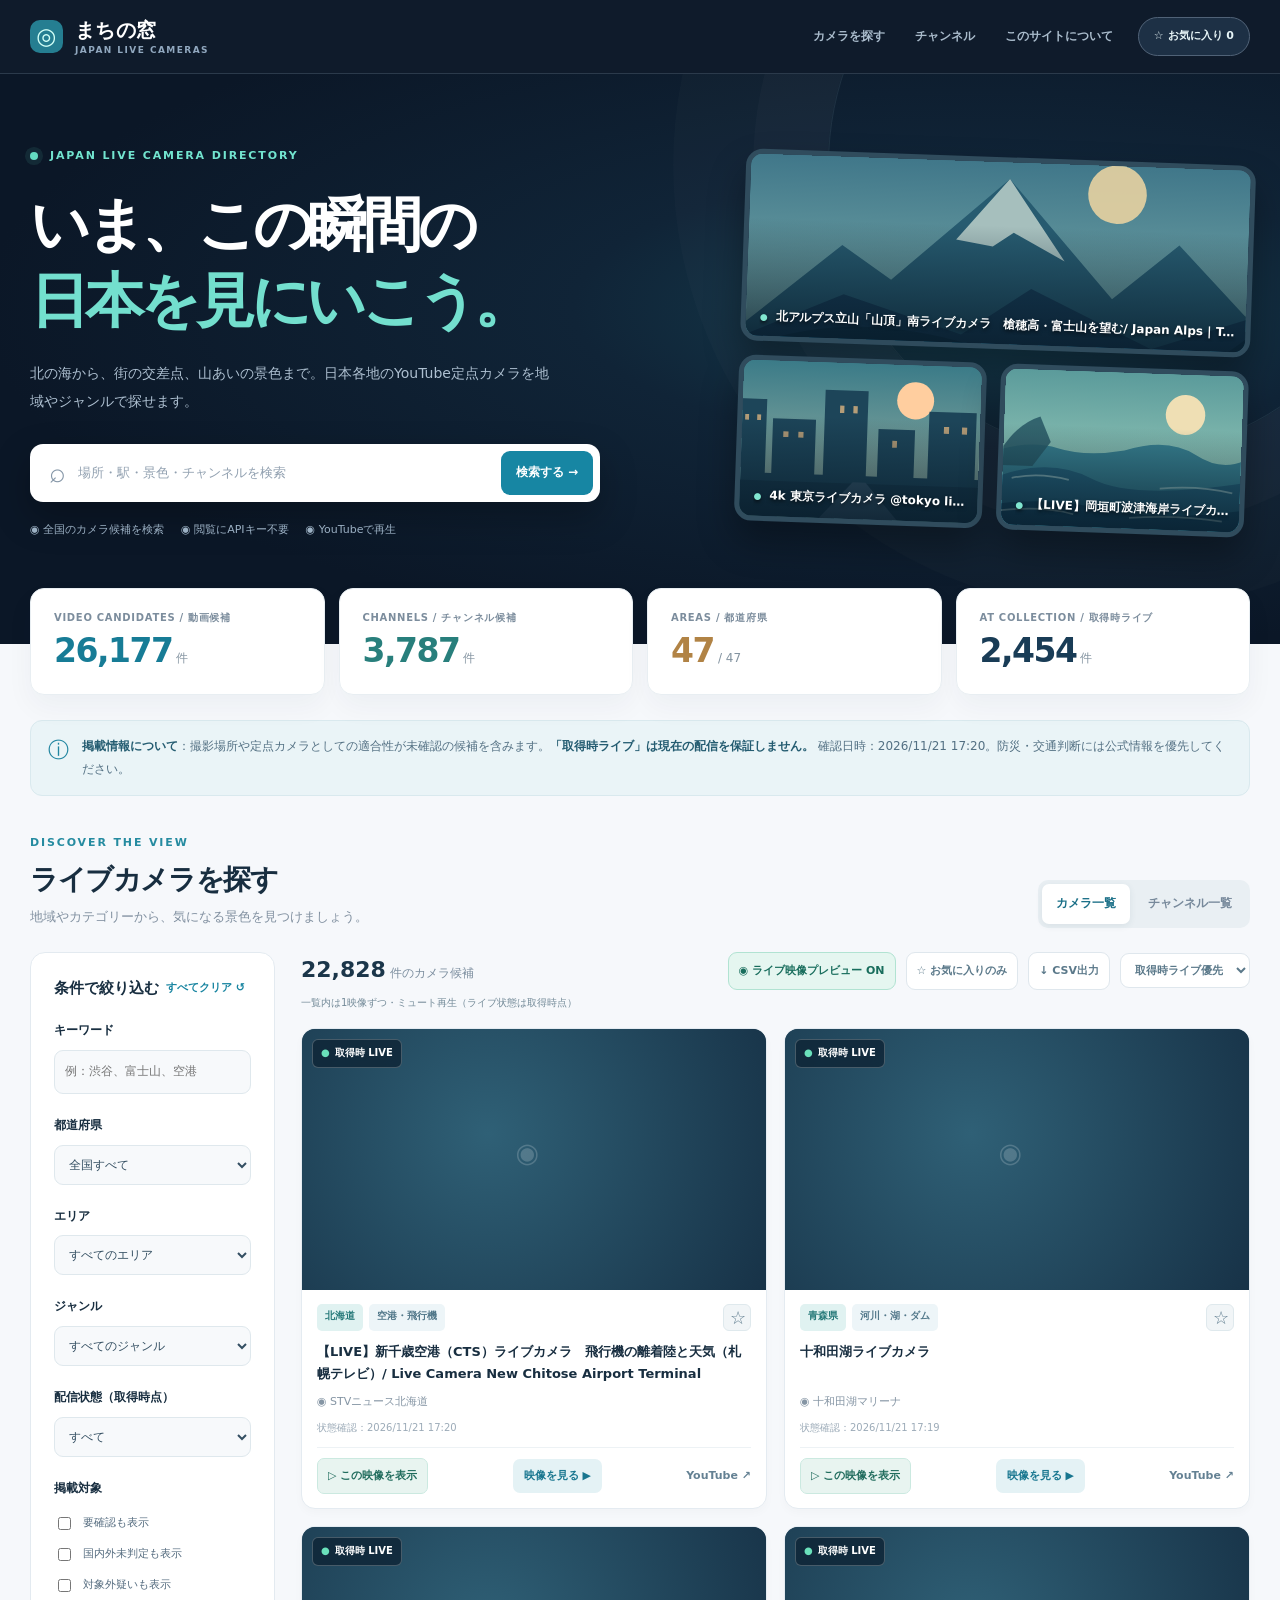
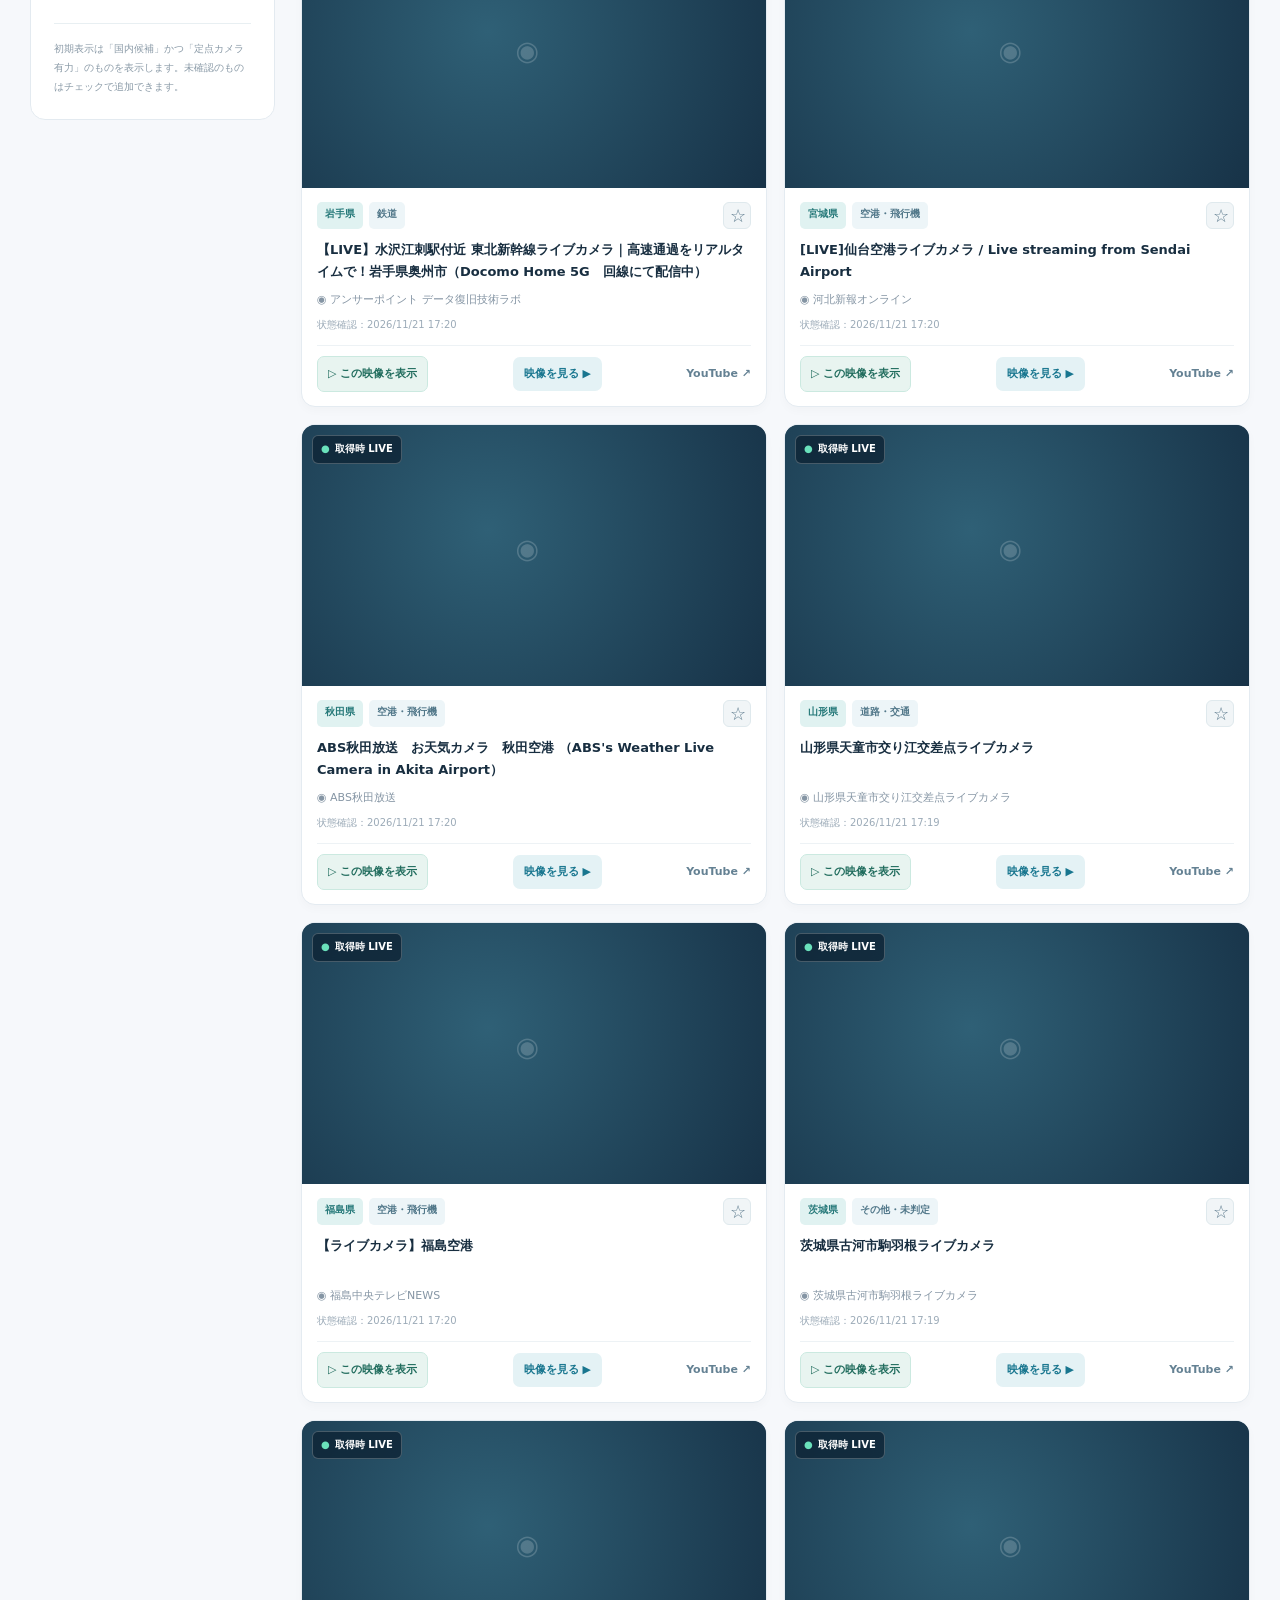
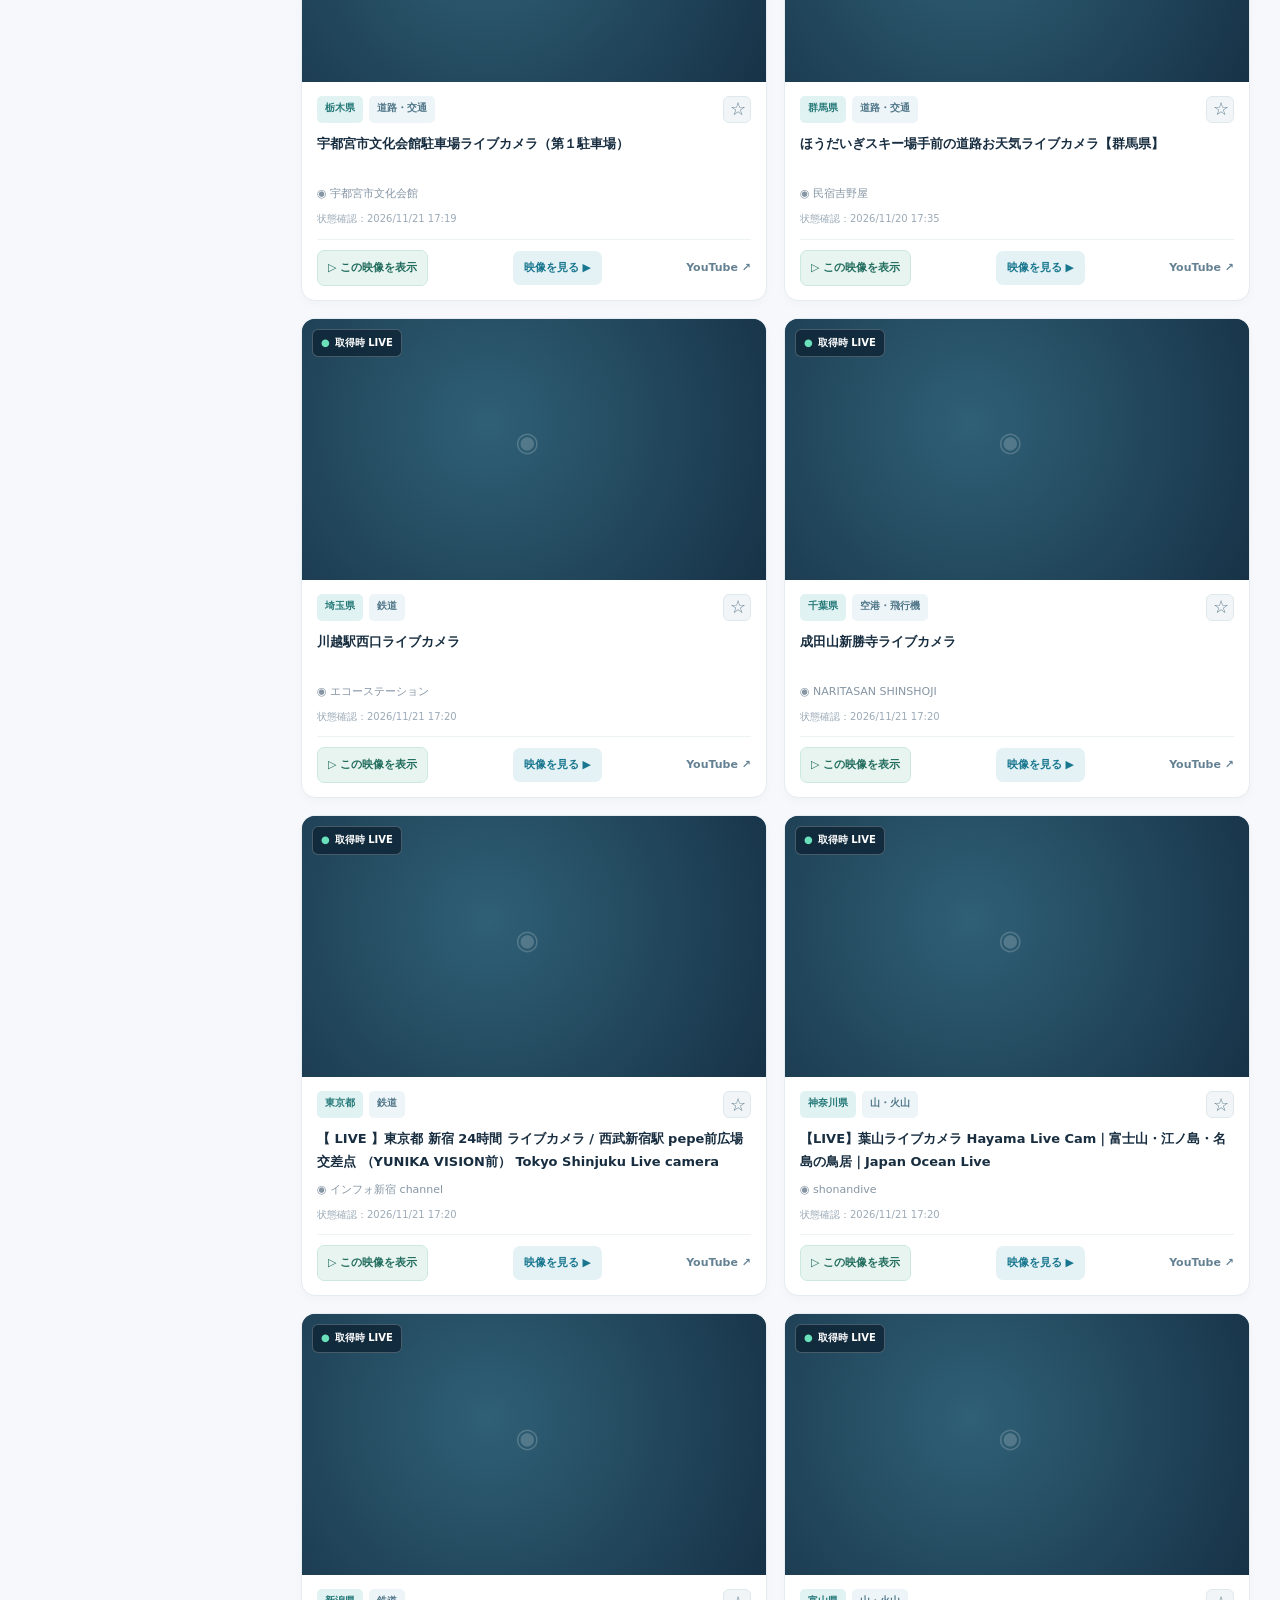
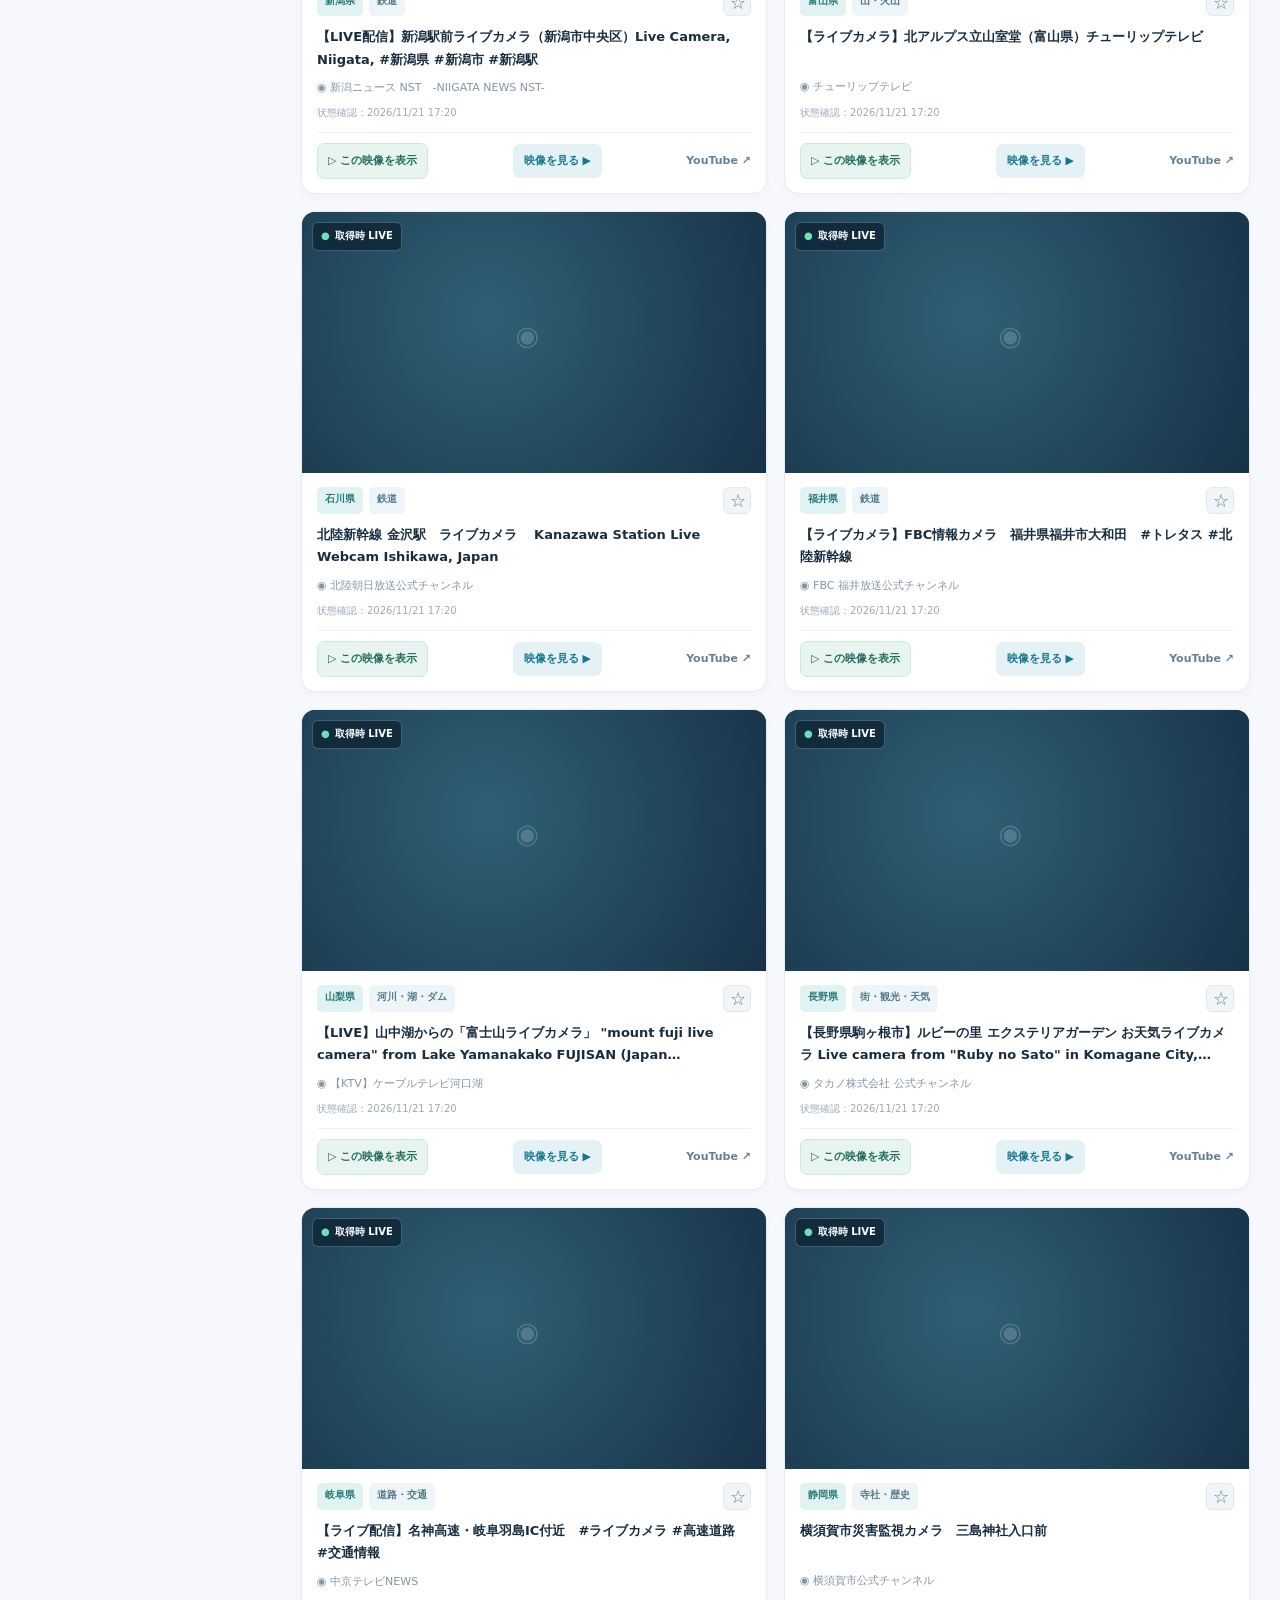
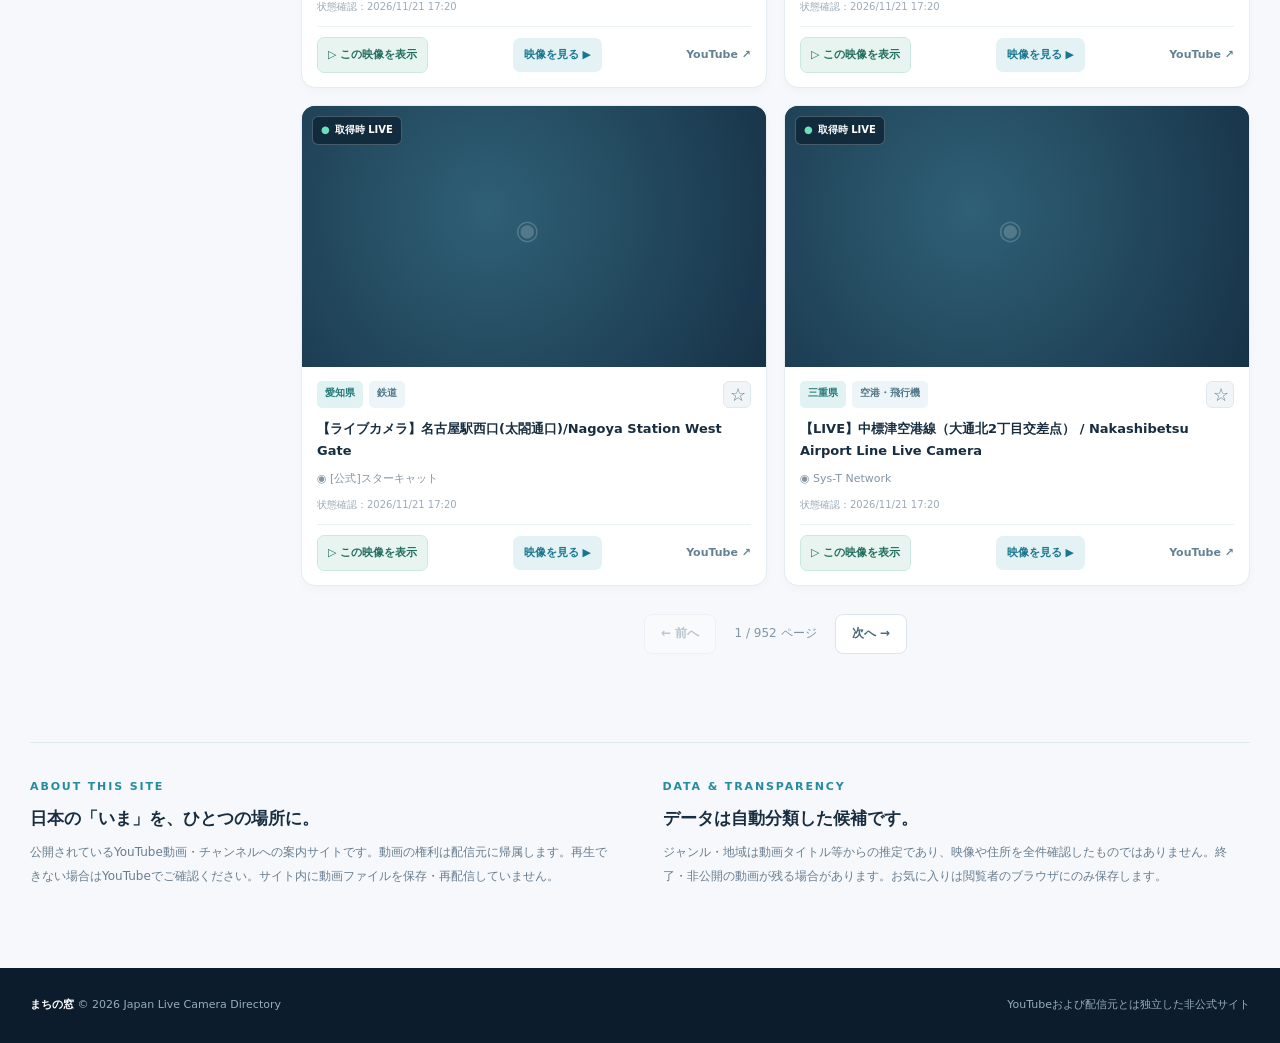
==== index.html @ 171aafa7 "chore: daily camera catalog refresh" ====
<!doctype html><html lang="ja"><head><meta charset="utf-8"><meta name="viewport" content="width=device-width,initial-scale=1"><meta name="theme-color" content="#0b1727"><meta name="description" content="日本全国のYouTubeライブカメラを都道府県・ジャンル・配信状態で探せるサイト。"><title>まちの窓｜日本全国ライブカメラ</title><style>:root{--navy:#0b1727;--ink:#182e40;--muted:#738599;--teal:#167e95;--mint:#59d8c2;--line:#e3eaf0;--paper:#f6f8fb;--surface:#fff}*{box-sizing:border-box}html{scroll-behavior:smooth}body{margin:0;background:var(--paper);color:var(--ink);font-family:system-ui,-apple-system,"Noto Sans JP","Hiragino Kaku Gothic ProN","Yu Gothic",Meiryo,sans-serif;line-height:1.65}button,input,select{font:inherit}button{cursor:pointer}button:disabled{opacity:.35;cursor:default}a,button{-webkit-tap-highlight-color:transparent}a:focus-visible,button:focus-visible,input:focus-visible,select:focus-visible{outline:3px solid #54b8d3;outline-offset:2px}.shell{max-width:1340px;margin:auto;padding:0 30px}.top{position:sticky;top:0;z-index:30;height:74px;background:rgba(11,23,39,.98);color:white;border-bottom:1px solid #2b3a4b}.topline{height:100%;display:flex;align-items:center;gap:25px}.brand{display:flex;align-items:center;gap:12px;color:white;text-decoration:none;font-size:20px;font-weight:900;letter-spacing:.02em;line-height:1.2;white-space:nowrap}.brand small{display:block;color:#91a8bf;font-weight:800;font-size:9px;letter-spacing:.16em;padding-top:3px}.mark{background:#257e91;width:33px;height:33px;display:grid;place-items:center;border-radius:10px;color:#d2fff6;font-size:23px}.top nav{display:flex;gap:30px;margin-left:auto}.top nav a{color:#aabccc;font-size:12px;text-decoration:none;font-weight:750}.top nav a:hover{color:#fff}.topfav{border:1px solid #506277;color:#e7f5f7;border-radius:20px;background:#1d3045;padding:9px 15px;font-size:11px;font-weight:800;white-space:nowrap}.hero{background:radial-gradient(ellipse at 76% 41%,#153f50 0%,#102437 29%,#0b1727 72%);color:#fff;position:relative;overflow:hidden;padding:73px 0 105px}.hero:after{content:"";position:absolute;right:-130px;top:-200px;width:580px;height:580px;border:1px solid #4d667342;border-radius:50%;box-shadow:0 0 0 75px #ffffff05,0 0 0 155px #ffffff04;pointer-events:none}.hero-grid{display:grid;grid-template-columns:1.04fr .96fr;align-items:center;gap:50px;position:relative;z-index:1}.eyebrow{font-size:11px;color:#72e4cf;font-weight:850;letter-spacing:.17em;display:flex;align-items:center;gap:12px}.pulse{height:8px;width:8px;background:#64dbc1;border-radius:50%;box-shadow:0 0 0 5px #6de2ca18}.hero h1{font-size:clamp(37px,4.6vw,60px);font-weight:900;letter-spacing:-.07em;line-height:1.28;margin:22px 0 21px}.hero h1 em{font-style:normal;color:#73dfce}.hero p{color:#aec0d1;font-size:14px;max-width:530px;line-height:2;margin:0 0 29px}.big-search{background:#fff;display:flex;align-items:center;gap:10px;border-radius:13px;padding:7px;max-width:570px;box-shadow:0 15px 36px #0004}.big-search>span{font-size:28px;color:#8697a8;padding-left:12px;line-height:1}.big-search input{border:0;outline:0;min-width:0;flex:1;font-size:13px;padding:10px 2px;color:#21364b}.big-search input::placeholder{color:#91a0b0}.big-search button{color:#fff;background:#1786a3;border:0;border-radius:9px;font-size:12px;font-weight:850;padding:12px 15px;white-space:nowrap}.big-search button:hover{background:#006f8c}.hero-caption{display:flex;gap:17px;flex-wrap:wrap;color:#9cb1c4;font-size:11px;margin-top:19px}.hero-photos{width:100%;display:grid;grid-template-columns:1fr 1fr;gap:14px;max-width:510px;margin-left:auto;transform:rotate(2deg)}.photo{background:#29495b;background-size:cover;background-position:center;border:5px solid #304c5d;border-radius:17px;overflow:hidden;position:relative;aspect-ratio:1.5;box-shadow:0 20px 37px #0005}.main-photo{grid-column:span 2;aspect-ratio:2.65}.photo img{width:100%;height:100%;object-fit:cover;display:block}.photo:after{content:"";position:absolute;inset:0;background:linear-gradient(0deg,#071927ba,transparent 65%)}.photo span{position:absolute;left:14px;bottom:10px;right:10px;z-index:1;color:white;font-weight:850;font-size:12px;text-shadow:0 2px 4px #0009;text-overflow:ellipsis;white-space:nowrap;overflow:hidden}.photo span:before{content:'●';font-size:9px;color:#81e6d0;margin-right:8px}.contentarea{padding-bottom:80px}.stats{display:grid;grid-template-columns:repeat(4,1fr);gap:14px;position:relative;z-index:2;margin-top:-56px;margin-bottom:25px}.stat{border:1px solid #e8eef2;background:white;border-radius:14px;padding:21px 23px;box-shadow:0 12px 28px #1c34410b}.stat small{display:block;font-size:10px;letter-spacing:.07em;font-weight:850;color:#7c8d9d;margin-bottom:4px}.stat strong{font-size:33px;font-weight:900;letter-spacing:-.045em;color:#177c96;line-height:1.3}.stat:nth-child(2) strong{color:#287f7c}.stat:nth-child(3) strong{color:#b18345}.stat:nth-child(4) strong{color:#193c56}.stat span{font-size:12px;color:#8393a0;margin-left:4px}.notice{display:flex;gap:13px;background:#eaf4f7;border:1px solid #d9e9ee;border-radius:12px;padding:14px 17px;font-size:12px;color:#537083;line-height:1.9;margin-bottom:38px}.notice b{color:#245c71}.notice-icon{font-size:21px;color:#2185a0;line-height:1.5}.section-heading{display:flex;justify-content:space-between;align-items:flex-end;gap:18px;margin-bottom:24px}.eyebrow.dark{color:#258ba0}.section-heading h2{font-size:28px;letter-spacing:-.05em;margin:5px 0 0}.section-heading p{font-size:13px;color:#8190a0;margin:3px 0 0}.tabs{background:#e9eff3;display:flex;gap:4px;padding:4px;border-radius:10px}.tabs button{border:0;background:transparent;border-radius:7px;font-size:12px;font-weight:800;color:#77899b;padding:10px 14px;white-space:nowrap}.tabs button.active{color:#1a6f87;background:white;box-shadow:0 2px 7px #23435815}.browser{display:grid;grid-template-columns:245px minmax(0,1fr);gap:26px;align-items:start}.filters{background:white;border:1px solid var(--line);border-radius:15px;padding:23px;position:sticky;top:90px}.filter-title{font-size:15px;font-weight:850;display:flex;align-items:center;justify-content:space-between;margin-bottom:21px}.filter-title button{border:0;background:transparent;color:#1784a0;font-size:11px;font-weight:800}.field{margin-bottom:22px}.field>label:first-child{display:block;font-size:12px;font-weight:800;margin-bottom:9px}.field input[type="search"],.field select{width:100%;border:1px solid #dfe8ed;background:#f7f9fb;border-radius:9px;color:#344f62;padding:11px 10px;font-size:12px;min-width:0}.check{display:flex;gap:9px;align-items:center;font-size:11px;color:#566d80;padding:6px 0;cursor:pointer}.check input{accent-color:#147f9c}.filter-help{border-top:1px solid #e8eff2;color:#8a9aa7;font-size:10px;line-height:1.9;margin:10px 0 0;padding-top:15px}.results{min-width:0}.toolbar{display:flex;align-items:center;gap:10px;flex-wrap:wrap;margin-bottom:17px}.toolbar p{font-size:12px;color:#7b8d9e;margin:0 auto 0 0}.toolbar p strong{font-size:22px;color:#1b364a}.toolbar select,.secondary{font-size:11px;color:#5b798a;background:white;border:1px solid #dfe7ed;border-radius:9px;padding:9px 10px;font-weight:750}.secondary:hover{background:#ecf5f8}.secondary.selected{background:#fff3dc;color:#ae7525;border-color:#eac985}.toolbar select{max-width:175px}.cards{display:grid;grid-template-columns:repeat(3,minmax(0,1fr));gap:17px}.cam{background:white;border:1px solid #e4ebf1;border-radius:14px;overflow:hidden;display:flex;flex-direction:column;box-shadow:0 4px 10px #152d3806;transition:transform .16s,box-shadow .16s}.cam:hover{transform:translateY(-3px);box-shadow:0 12px 24px #152d3818}.thumb{width:100%;padding:0;border:0;display:block;background:radial-gradient(circle at 40% 40%,#2f6076,#173247);aspect-ratio:16/9;position:relative;overflow:hidden;text-align:left}.thumb:before{content:'◉';position:absolute;top:39%;left:46%;color:#ffffff30;font-size:27px}.thumb img{width:100%;height:100%;object-fit:cover;display:block;position:relative;transition:transform .18s}.cam:hover .thumb img{transform:scale(1.045)}.badge{position:absolute;z-index:2;left:10px;top:10px;padding:5px 8px;color:#fff;background:#102738dc;backdrop-filter:blur(7px);font-size:10px;font-weight:850;border:1px solid #ffffff3a;border-radius:6px}.badge:before{content:'●';color:#90b7cb;margin-right:5px}.badge.live:before{color:#6ae1bb}.badge.end:before{color:#eca19f}.badge.scheduled:before{color:#f6d68b}.fav{position:absolute;z-index:2;right:10px;top:10px;width:32px;height:32px;border:1px solid #ffffff4a;border-radius:8px;background:#162d44bd;color:white;font-size:21px;line-height:1}.fav.on{color:#ffdb89}.cam-body{padding:14px 15px;display:flex;flex-direction:column;flex:1}.tags{display:flex;gap:6px;flex-wrap:wrap;margin-bottom:10px}.tag{background:#edf5f8;color:#52788a;font-size:10px;font-weight:800;padding:4px 8px;border-radius:5px}.tag.area{background:#e0f2f1;color:#277a7a}.tag.warn{background:#fff0e1;color:#a86b32}.cam h3{font-size:13px;line-height:1.7;margin:0 0 8px;font-weight:850;min-height:44px;overflow:hidden;display:-webkit-box;-webkit-line-clamp:2;-webkit-box-orient:vertical;word-break:break-word}.byline{color:#8595a4;font-size:11px;margin:0 0 8px;white-space:nowrap;overflow:hidden;text-overflow:ellipsis}.updated{color:#9cabb8;font-size:10px;margin:auto 0 11px}.card-actions{border-top:1px solid #edf2f5;display:flex;align-items:center;justify-content:space-between;gap:8px;padding-top:10px}.watch{font-weight:800;font-size:11px;color:#18768f;border:0;border-radius:7px;padding:8px 11px;background:#e4f2f5}.watch:hover{background:#c8e9ee}.youtube{color:#648193;text-decoration:none;font-size:11px;font-weight:800}.youtube:hover{text-decoration:underline}.channels{display:grid;grid-template-columns:repeat(2,minmax(0,1fr));gap:14px}.channel{background:white;border:1px solid var(--line);border-radius:13px;padding:18px;display:flex;align-items:flex-start;gap:13px}.avatar{width:44px;height:44px;flex-shrink:0;display:grid;place-items:center;background:linear-gradient(135deg,#2e9b9d,#263e6b);color:#e3fffb;border-radius:13px;font-weight:900;font-size:20px}.channel .chname{font-size:13px;font-weight:850;line-height:1.55;overflow-wrap:anywhere}.channel .chmeta{font-size:11px;color:#8295a4;padding-top:7px}.channel a{color:#13829c;text-decoration:none;font-size:11px;font-weight:800;display:inline-block;padding-top:6px}.pagination{display:flex;justify-content:center;align-items:center;gap:18px;margin:28px 0;min-height:40px}.pagination button{border:1px solid #dae6ed;background:white;color:#456779;padding:9px 16px;border-radius:8px;font-size:12px;font-weight:800}.pagination span{color:#8295a6;font-size:12px}.empty{background:#fff;border:1px dashed #cddde7;padding:60px 20px;border-radius:14px;text-align:center;grid-column:1/-1}.empty strong{font-size:17px;display:block}.empty p{font-size:12px;color:#7d8e9c}.about{border-top:1px solid #e0e9ef;display:grid;grid-template-columns:1fr 1fr;gap:45px;margin-top:60px;padding-top:35px}.about h3{font-size:17px;margin:8px 0}.about p{font-size:12px;color:#687d90;line-height:2;margin:0}footer{background:#0c1c2d;color:#97adbf;padding:28px 0;font-size:11px}.footerrow{display:flex;justify-content:space-between;gap:24px}.footerrow b{color:#fff}.modal{position:fixed;inset:0;background:#051321dd;z-index:90;display:flex;align-items:center;justify-content:center;padding:22px}.modal[hidden], [hidden]{display:none!important}.dialog{background:white;width:min(970px,100%);border-radius:15px;overflow:hidden;box-shadow:0 24px 70px #0005}.dialoghead{display:flex;justify-content:space-between;align-items:center;gap:14px;padding:13px 19px}.dialoghead strong{font-size:13px;overflow:hidden;white-space:nowrap;text-overflow:ellipsis}.dialoghead button{font-size:23px;background:#edf3f6;border:0;width:35px;height:35px;border-radius:8px;color:#526b7e}.player{aspect-ratio:16/9;background:#051322}.player iframe{width:100%;height:100%;border:0}.dialogfoot{display:flex;justify-content:space-between;align-items:center;gap:12px;padding:13px 19px}.dialogfoot small{font-size:11px;color:#7991a0}.dialogfoot a{white-space:nowrap;color:white;background:#197f9c;border-radius:8px;padding:8px 12px;text-decoration:none;font-size:11px;font-weight:800}
@media(max-width:1140px){.cards{grid-template-columns:repeat(2,minmax(0,1fr))}.hero-grid{gap:25px}.hero-photos{max-width:400px}}
@media(max-width:850px){.shell{padding:0 20px}.top nav{display:none}.topfav{margin-left:auto}.hero{padding:60px 0 98px}.hero-grid{grid-template-columns:1fr}.hero-photos{display:none}.hero h1{font-size:clamp(37px,6vw,54px)}.stats{grid-template-columns:repeat(2,minmax(0,1fr))}.browser{grid-template-columns:1fr}.filters{position:static;display:grid;grid-template-columns:repeat(2,minmax(0,1fr));gap:0 20px}.filter-title,.filter-help{grid-column:span 2}.section-heading{align-items:start}.cards{grid-template-columns:repeat(2,minmax(0,1fr))}}
@media(max-width:560px){.shell{padding:0 15px}.top{height:64px}.brand{font-size:17px}.topfav{font-size:10px;padding:7px 9px}.hero{padding:48px 0 95px}.hero h1{font-size:36px}.hero p{font-size:13px}.hero-caption{gap:6px 14px}.big-search input{font-size:12px}.big-search button{font-size:11px;padding:12px 10px}.stats{gap:9px}.stat{padding:16px}.stat small{font-size:9px}.stat strong{font-size:27px}.notice{font-size:11px;padding:12px}.section-heading{flex-direction:column;gap:15px}.section-heading h2{font-size:24px}.tabs{width:100%}.tabs button{flex:1}.filters{grid-template-columns:1fr;padding:18px}.filter-title,.filter-help{grid-column:span 1}.field{margin-bottom:16px}.cards,.channels{grid-template-columns:1fr}.toolbar p{width:100%}.toolbar select{flex:1;max-width:none}.secondary{font-size:10px}.about{grid-template-columns:1fr;gap:30px}.footerrow{display:block}.footerrow span{display:block;margin-bottom:6px}.modal{padding:11px}.dialogfoot{flex-wrap:wrap}}

/* YouTubeプレーヤーは200x200px以上、オーバーレイなし。 */
.cards{grid-template-columns:repeat(2,minmax(0,1fr))}
.cam .thumb{min-height:200px}
.cam .thumb .inline-player{position:absolute;inset:0;z-index:4;background:#061526}
.cam .thumb .inline-player[hidden]{display:none!important}
.cam .thumb .inline-player iframe{display:block;width:100%;height:100%;border:0}
.cam.inline-playing .thumb>button.thumb{visibility:hidden}
.cam .tags .preview-fav{position:static;z-index:auto;margin-left:auto;flex-shrink:0;display:inline-grid;place-items:center;width:28px;height:27px;font-size:18px;line-height:1;color:#627f91;background:#f1f5f7;border:1px solid #dfe9ed;border-radius:6px}
.cam .tags .preview-fav.on{color:#b57b15;background:#fff5df}
.cam .card-actions{flex-wrap:wrap;gap:7px}
.preview-select{background:#e8f4f0;border:1px solid #cbe9e0;color:#206c5d;border-radius:7px;padding:8px 10px;font-size:11px;font-weight:800}
.preview-select[aria-pressed=true]{background:#daeeeb;color:#145d55}
.preview-toggle{white-space:nowrap}
.preview-toggle.preview-on{background:#e5f6f0;border-color:#b1e3d2;color:#186d5c}
.preview-hint{font-size:10px;color:#738a98;width:100%;margin-top:-5px}
@media(max-width:560px){.cards{grid-template-columns:1fr}.cam .thumb{min-height:200px}.preview-toggle{flex:1}}
</style></head>
<body>
<header class="top"><div class="shell topline"><a class="brand" href="#top"><span class="mark">◎</span><span>まちの窓<small>JAPAN LIVE CAMERAS</small></span></a><nav><a href="#directory">カメラを探す</a><a href="#directory" id="navChannels">チャンネル</a><a href="#about">このサイトについて</a></nav><button id="topFav" class="topfav">☆ お気に入り <span id="favCount">0</span></button></div></header>
<main id="top">
<section class="hero"><div class="shell hero-grid"><div class="hero-copy"><div class="eyebrow"><span class="pulse"></span> JAPAN LIVE CAMERA DIRECTORY</div><h1>いま、この瞬間の<br><em>日本を見にいこう。</em></h1><p>北の海から、街の交差点、山あいの景色まで。日本各地のYouTube定点カメラを地域やジャンルで探せます。</p><form id="heroSearch" class="big-search"><span>⌕</span><input id="heroInput" type="search" placeholder="場所・駅・景色・チャンネルを検索" aria-label="キーワード検索"><button type="submit">検索する →</button></form><div class="hero-caption"><span>◉ 全国のカメラ候補を検索</span><span>◉ 閲覧にAPIキー不要</span><span>◉ YouTubeで再生</span></div></div><div class="hero-photos" aria-hidden="true"><div class="photo main-photo"><img id="heroPhoto1" alt=""><span id="heroPhotoLabel1">日本の景色</span></div><div class="photo"><img id="heroPhoto2" alt=""><span id="heroPhotoLabel2">全国の風景</span></div><div class="photo"><img id="heroPhoto3" alt=""><span id="heroPhotoLabel3">旅先の風景</span></div></div></div></section>
<div class="shell contentarea">
<section class="stats" aria-label="収録データ"><div class="stat"><small>VIDEO CANDIDATES / 動画候補</small><strong id="statVideos">—</strong><span>件</span></div><div class="stat"><small>CHANNELS / チャンネル候補</small><strong id="statChannels">—</strong><span>件</span></div><div class="stat"><small>AREAS / 都道府県</small><strong id="statPrefs">—</strong><span>/ 47</span></div><div class="stat"><small>AT COLLECTION / 取得時ライブ</small><strong id="statLive">—</strong><span>件</span></div></section>
<div class="notice"><span class="notice-icon">ⓘ</span><div><b>掲載情報について</b>：撮影場所や定点カメラとしての適合性が未確認の候補を含みます。<b>「取得時ライブ」は現在の配信を保証しません。</b> 確認日時：<span id="checkedTime">—</span>。防災・交通判断には公式情報を優先してください。</div></div>
<section id="directory"><div class="section-heading"><div><div class="eyebrow dark">DISCOVER THE VIEW</div><h2>ライブカメラを探す</h2><p>地域やカテゴリーから、気になる景色を見つけましょう。</p></div><div class="tabs" role="tablist"><button id="tabCams" class="active" aria-selected="true" role="tab">カメラ一覧</button><button id="tabChannels" aria-selected="false" role="tab">チャンネル一覧</button></div></div>
<div class="browser"><aside class="filters" aria-label="絞り込み"><div class="filter-title">条件で絞り込む <button id="resetFilters">すべてクリア ↺</button></div><div class="field"><label for="q">キーワード</label><input id="q" type="search" placeholder="例：渋谷、富士山、空港"></div><div class="field"><label for="pref">都道府県</label><select id="pref"><option value="">全国すべて</option></select></div><div class="field"><label for="region">エリア</label><select id="region"><option value="">すべてのエリア</option><option>北海道・東北</option><option>関東</option><option>中部</option><option>近畿</option><option>中国・四国</option><option>九州・沖縄</option></select></div><div class="field cam-only"><label for="genre">ジャンル</label><select id="genre"><option value="">すべてのジャンル</option></select></div><div class="field cam-only"><label for="status">配信状態（取得時点）</label><select id="status"><option value="">すべて</option><option value="ライブ">取得時ライブ</option><option value="配信終了">配信終了</option><option value="未確認">未確認</option><option value="配信予定">配信予定</option></select></div><div class="field cam-only"><label>掲載対象</label><label class="check"><input id="showReview" type="checkbox">要確認も表示</label><label class="check"><input id="showUnknown" type="checkbox">国内外未判定も表示</label><label class="check"><input id="showExcluded" type="checkbox">対象外疑いも表示</label></div><p class="filter-help">初期表示は「国内候補」かつ「定点カメラ有力」のものを表示します。未確認のものはチェックで追加できます。</p></aside>
<div class="results"><div class="toolbar"><p><strong id="resultCount">0</strong> <span id="resultLabel">件のカメラ候補</span></p><button id="favoritesOnly" class="secondary">☆ お気に入りのみ</button><button id="downloadCsv" class="secondary">↓ CSV出力</button><select id="sort" aria-label="並び替え"><option value="live">取得時ライブ優先</option><option value="new">最新確認順</option><option value="name">タイトル順</option><option value="pref">都道府県順</option></select></div><div id="camGrid" class="cards"></div><div id="channelGrid" class="channels" hidden></div><div id="pagination" class="pagination"></div></div></div>
</section>
<section class="about" id="about"><div><div class="eyebrow dark">ABOUT THIS SITE</div><h3>日本の「いま」を、ひとつの場所に。</h3><p>公開されているYouTube動画・チャンネルへの案内サイトです。動画の権利は配信元に帰属します。再生できない場合はYouTubeでご確認ください。サイト内に動画ファイルを保存・再配信していません。</p></div><div><div class="eyebrow dark">DATA & TRANSPARENCY</div><h3>データは自動分類した候補です。</h3><p>ジャンル・地域は動画タイトル等からの推定であり、映像や住所を全件確認したものではありません。終了・非公開の動画が残る場合があります。お気に入りは閲覧者のブラウザにのみ保存します。</p></div></section>
</div></main>
<footer><div class="shell footerrow"><span><b>まちの窓</b> © 2026 Japan Live Camera Directory</span><span>YouTubeおよび配信元とは独立した非公式サイト</span></div></footer>
<div id="modal" class="modal" role="dialog" aria-modal="true" aria-label="映像を再生" hidden><div class="dialog"><div class="dialoghead"><strong id="modalTitle"></strong><button id="closeModal" aria-label="閉じる">×</button></div><div id="player" class="player"></div><div class="dialogfoot"><small>※埋め込みが許可されていない場合はYouTubeからご覧ください。</small><a id="modalYT" target="_blank" rel="noopener noreferrer">YouTubeで開く ↗</a></div></div></div>
<script>window.CATALOG={"meta":{"created_utc":"2026-11-21T08:20:04+00:00","latest_check":"2026-11-21T08:20:02Z","source":"CSV\u63d0\u4f9b\u30c7\u30fc\u30bf / YouTube Data API\u30fb\u63b2\u8f09\u30b5\u30a4\u30c8","version":"1.0"},"cameras":[{"id":"jhSIAY9qaTY","t":"[LIVE] \u5bfa\u6cca\u300c\u5927\u6cb3\u6d25\u5206\u6c34\u8def\u6cb3\u53e3\u300d\u30e9\u30a4\u30d6\u30ab\u30e1\u30e9 | Live Cam in Niigata, Japan","c":"\u8d8a\u5f8c\u30e9\u30a4\u30d6\u30ab\u30e1\u30e9 | Live Cam in Niigata, Japan","cid":"UCN1EfhHAf-RMl_VpqpaTOsg","p":"\u4e09\u91cd\u770c","r":"\u8fd1\u757f","g":"\u6cb3\u5ddd\u30fb\u6e56\u30fb\u30c0\u30e0","s":"\u30e9\u30a4\u30d6","q":"\u6709\u529b","d":"\u56fd\u5185\u5019\u88dc","checked":"2026-11-20T08:35:53Z","seen":"2026-11-20T08:35:53Z","via":"API\u691c\u7d22\uff08\u52d5\u753b\uff09","location_basis":"\u30bf\u30a4\u30c8\u30eb\u306e\u5730\u540d\u304b\u3089\u63a8\u5b9a"},{"id":"J3zIOmIrSzM","t":"\u300cLIVECAMERA\u300d\u8349\u6d25\u904b\u52d5\u8336\u5c4b\u516c\u5712 \u9053\u306e\u99c5","c":"\u8349\u6d25\u753a\u516c\u5f0fYouTube\u30c1\u30e3\u30f3\u30cd\u30eb","cid":"UCbn5eHDjwmPC2K9RG8P0i_A","p":"\u4e09\u91cd\u770c","r":"\u8fd1\u757f","g":"\u9244\u9053","s":"\u30e9\u30a4\u30d6","q":"\u6709\u529b","d":"\u56fd\u5185\u5019\u88dc","checked":"2026-11-19T08:51:08Z","seen":"2026-11-19T08:51:08Z","via":"API\u691c\u7d22\uff08\u52d5\u753b\uff09","location_basis":"\u30bf\u30a4\u30c8\u30eb\u306e\u5730\u540d\u304b\u3089\u63a8\u5b9a"},{"id":"ybOa_LRzp_I","t":"\u300cLIVECAMERA\u300d\u88cf\u8349\u6d25\u5730\u8535 \u6e90\u6cc9\u5e83\u5834","c":"\u8349\u6d25\u753a\u516c\u5f0fYouTube\u30c1\u30e3\u30f3\u30cd\u30eb","cid":"UCbn5eHDjwmPC2K9RG8P0i_A","p":"\u4e09\u91cd\u770c","r":"\u8fd1\u757f","g":"\u8857\u30fb\u89b3\u5149\u30fb\u5929\u6c17","s":"\u30e9\u30a4\u30d6","q":"\u6709\u529b","d":"\u56fd\u5185\u5019\u88dc","checked":"2026-11-20T08:35:52Z","seen":"2026-11-20T08:35:52Z","via":"API\u691c\u7d22\uff08\u52d5\u753b\uff09","location_basis":"\u30bf\u30a4\u30c8\u30eb\u306e\u5730\u540d\u304b\u3089\u63a8\u5b9a"},{"id":"0ACRdNv3D9w","t":"\u300cLIVECAMERA\u300d\u88cf\u8349\u6d25\u5730\u8535 \u6f2b\u753b\u5802 \u30ab\u30d5\u30a7\u6708\u306e\u8c8c","c":"\u8349\u6d25\u753a\u516c\u5f0fYouTube\u30c1\u30e3\u30f3\u30cd\u30eb","cid":"UCbn5eHDjwmPC2K9RG8P0i_A","p":"\u4e09\u91cd\u770c","r":"\u8fd1\u757f","g":"\u305d\u306e\u4ed6\u30fb\u672a\u5224\u5b9a","s":"\u30e9\u30a4\u30d6","q":"\u6709\u529b","d":"\u56fd\u5185\u5019\u88dc","checked":"2026-11-20T08:35:53Z","seen":"2026-11-20T08:35:53Z","via":"API\u691c\u7d22\uff08\u52d5\u753b\uff09","location_basis":"\u30bf\u30a4\u30c8\u30eb\u306e\u5730\u540d\u304b\u3089\u63a8\u5b9a"},{"id":"jR1VLwE1vmY","t":"\u3010LIVE\u3011\u4e2d\u6a19\u6d25\u7a7a\u6e2f\u7dda\uff08\u5927\u901a\u53172\u4e01\u76ee\u4ea4\u5dee\u70b9\uff09 / Nakashibetsu Airport Line Live Camera","c":"Sys-T Network","cid":"UCfj8hLzV7BSN9PJbkFxdvgg","p":"\u4e09\u91cd\u770c","r":"\u8fd1\u757f","g":"\u7a7a\u6e2f\u30fb\u98db\u884c\u6a5f","s":"\u30e9\u30a4\u30d6","q":"\u6709\u529b","d":"\u56fd\u5185\u5019\u88dc","checked":"2026-11-21T08:20:01Z","seen":"2026-11-21T08:20:01Z","via":"API\u691c\u7d22\uff08\u52d5\u753b\uff09","location_basis":"\u30bf\u30a4\u30c8\u30eb\u306e\u5730\u540d\u304b\u3089\u63a8\u5b9a"},{"id":"sKK4cus9t5w","t":"\u3010LIVE\u3011\u4e2d\u6a19\u6d25\u7a7a\u6e2f\u7dda\uff08\u5927\u901a\u53172\u4e01\u76ee\u4ea4\u5dee\u70b9\uff09 / Nakashibetsu Airport Line Live Camera","c":"Sys-T Network","cid":"UCfj8hLzV7BSN9PJbkFxdvgg","p":"\u4e09\u91cd\u770c","r":"\u8fd1\u757f","g":"\u7a7a\u6e2f\u30fb\u98db\u884c\u6a5f","s":"\u30e9\u30a4\u30d6","q":"\u6709\u529b","d":"\u56fd\u5185\u5019\u88dc","checked":"2026-10-24T01:50:54Z","seen":"2026-10-24T01:50:54Z","via":"\u65e7CSV","location_basis":"\u30bf\u30a4\u30c8\u30eb\u306e\u5730\u540d\u304b\u3089\u63a8\u5b9a"},{"id":"i-x65o_04wk","t":"\u3010LIVE\u3011\u5730\u9707\u901f\u5831\u30fb\u6d25\u6ce2\u60c5\u5831\u30fb\u30cb\u30e5\u30fc\u30b9\u901f\u5831\u30fb\u6c17\u8c61\u60c5\u5831","c":"STUDIO LARME LABO","cid":"UC4H1Cn1FoKr1msagFhokV1A","p":"\u4e09\u91cd\u770c","r":"\u8fd1\u757f","g":"\u305d\u306e\u4ed6\u30fb\u672a\u5224\u5b9a","s":"\u30e9\u30a4\u30d6","q":"\u8981\u78ba\u8a8d","d":"\u56fd\u5185\u5019\u88dc","checked":"2026-11-21T08:19:59Z","seen":"2026-11-21T08:19:59Z","via":"API\u691c\u7d22\uff08\u52d5\u753b\uff09","location_basis":"\u30bf\u30a4\u30c8\u30eb\u306e\u5730\u540d\u304b\u3089\u63a8\u5b9a"},{"id":"Lo1mf9sTVjg","t":"\u3010LIVE\u3011\u5ca1\u57a3\u753a\u6ce2\u6d25\u6d77\u5cb8\u30e9\u30a4\u30d6\u30ab\u30e1\u30e9\u3010 Live Camera Okagaki Fukuoka\u3011","c":"\u5ca1\u57a3\u753a\u89b3\u5149\u5354\u4f1a\u306e\u307e\u3044\u306b\u3061","cid":"UCMj5mfLSlOmx-rOpquoErDQ","p":"\u4e09\u91cd\u770c","r":"\u8fd1\u757f","g":"\u6d77\u30fb\u6e2f\u30fb\u6ce2","s":"\u30e9\u30a4\u30d6","q":"\u6709\u529b","d":"\u56fd\u5185\u5019\u88dc","checked":"2026-11-20T08:35:54Z","seen":"2026-11-21T08:17:26Z","via":"API\u691c\u7d22\uff08\u52d5\u753b\uff09","location_basis":"\u30bf\u30a4\u30c8\u30eb\u306e\u5730\u540d\u304b\u3089\u63a8\u5b9a"},{"id":"IVHXzK_n5vg","t":"\u3010LIVE\u30ab\u30e1\u30e9\u3011\u7d76\u666f\uff01\u9ad8\u8349\u5c71\u304b\u3089\u671b\u3080\u713c\u6d25","c":"SBS\uff08\u9759\u5ca1\u653e\u9001\uff09","cid":"UC4K74vf5snEHSjYVfytMksw","p":"\u4e09\u91cd\u770c","r":"\u8fd1\u757f","g":"\u305d\u306e\u4ed6\u30fb\u672a\u5224\u5b9a","s":"\u30e9\u30a4\u30d6","q":"\u8981\u78ba\u8a8d","d":"\u56fd\u5185\u5019\u88dc","checked":"2026-11-19T08:51:08Z","seen":"2026-11-21T08:17:27Z","via":"API\u691c\u7d22\uff08\u52d5\u753b\uff09","location_basis":"\u30bf\u30a4\u30c8\u30eb\u306e\u5730\u540d\u304b\u3089\u63a8\u5b9a"},{"id":"Sx6Y3_J_nng","t":"\u3010Live\u3011\u6728\u6d25\u5ddd","c":"4 \u6dc0\u5ddd\u6c34\u7cfb \u6728\u6d25\u5ddd","cid":"UCmZsoFIhz3x2WD6RpgzBsVA","p":"\u4e09\u91cd\u770c","r":"\u8fd1\u757f","g":"\u305d\u306e\u4ed6\u30fb\u672a\u5224\u5b9a","s":"\u30e9\u30a4\u30d6","q":"\u8981\u78ba\u8a8d","d":"\u56fd\u5185\u5019\u88dc","checked":"2026-11-20T08:35:54Z","seen":"2026-11-20T08:35:54Z","via":"API\u691c\u7d22\uff08\u52d5\u753b\uff09","location_basis":"\u30bf\u30a4\u30c8\u30eb\u306e\u5730\u540d\u304b\u3089\u63a8\u5b9a"},{"id":"QhZhsABiMCs","t":"\u3010Live\u3011\u718a\u91ce\u5ddd\u3000\u5e02\u7530\u5ddd\u3000\u76f8\u91ce\u8c37\u5ddd","c":"13 \u65b0\u5bae\u5ddd\u6c34\u7cfb \u718a\u91ce\u5ddd \u5e02\u7530\u5ddd \u76f8\u91ce\u8c37\u5ddd","cid":"UCtfl_4HkP7rs2Ouork-L4-w","p":"\u4e09\u91cd\u770c","r":"\u8fd1\u757f","g":"\u305d\u306e\u4ed6\u30fb\u672a\u5224\u5b9a","s":"\u30e9\u30a4\u30d6","q":"\u8981\u78ba\u8a8d","d":"\u56fd\u5185\u5019\u88dc","checked":"2026-11-20T08:35:55Z","seen":"2026-11-20T08:35:55Z","via":"API\u691c\u7d22\uff08\u52d5\u753b\uff09","location_basis":"\u30bf\u30a4\u30c8\u30eb\u306e\u5730\u540d\u304b\u3089\u63a8\u5b9a"},{"id":"ChZyUOUW-Uc","t":"\u3010\u5730\u9707\u30e9\u30a4\u30d6\u3011\u5730\u9707\u30fb\u6d25\u6ce2\u76e3\u8996\u30e9\u30a4\u30d6 \uff5c\u65e5\u672c\u30fb\u4e16\u754c\uff5c\u707d\u5bb3\u30fb\u9632\u707d\u60c5\u5831\uff5c24\u6642\u9593\u30ea\u30a2\u30eb\u30bf\u30a4\u30e0\u914d\u4fe1","c":"doumoEQLive","cid":"UCqeDxzI3yu_hrTPYxip87LQ","p":"\u4e09\u91cd\u770c","r":"\u8fd1\u757f","g":"\u305d\u306e\u4ed6\u30fb\u672a\u5224\u5b9a","s":"\u30e9\u30a4\u30d6","q":"\u8981\u78ba\u8a8d","d":"\u56fd\u5185\u5019\u88dc","checked":"2026-11-21T08:20:01Z","seen":"2026-11-21T08:20:01Z","via":"API\u691c\u7d22\uff08\u52d5\u753b\uff09","location_basis":"\u30bf\u30a4\u30c8\u30eb\u306e\u5730\u540d\u304b\u3089\u63a8\u5b9a"},{"id":"M351Nf36fu8","t":"\u3010\u5730\u9707\u901f\u5831\u30e9\u30a4\u30d6\u3011\u7dca\u6025\u5730\u9707\u901f\u5831\u30fb\u5730\u9707\u30fb\u6d25\u6ce2\u30fb\u6c17\u8c61\u60c5\u5831\u3010\u81ea\u52d5\u8aad\u307f\u4e0a\u3052 / 24\u6642\u9593\u914d\u4fe1\u3011Earthquake Live Japan","c":"KonohaNET Official Channel","cid":"UCfvDB0QWjxcGb1tXqfhxs-A","p":"\u4e09\u91cd\u770c","r":"\u8fd1\u757f","g":"\u305d\u306e\u4ed6\u30fb\u672a\u5224\u5b9a","s":"\u30e9\u30a4\u30d6","q":"\u8981\u78ba\u8a8d","d":"\u56fd\u5185\u5019\u88dc","checked":"2026-11-20T08:35:51Z","seen":"2026-11-20T08:35:51Z","via":"API\u691c\u7d22\uff08\u52d5\u753b\uff09","location_basis":"\u30bf\u30a4\u30c8\u30eb\u306e\u5730\u540d\u304b\u3089\u63a8\u5b9a"},{"id":"e6W5K_yDLH4","t":"\u3010\u60c5\u5831\u30ab\u30e1\u30e9\u3011\u4e09\u91cd\u770c\u5317\u52e2\u5730\u57df\uff5c\u56db\u65e5\u5e02\u30fb\u9234\u9e7f\u30fb\u3044\u306a\u3079\u30fb\u83f0\u91ce\u30fb\u9577\u5cf6\u30fb\u6728\u66fd\u5cac","c":"\u682a\u5f0f\u4f1a\u793e \u30b7\u30fc\u30fb\u30c6\u30a3\u30fc\u30fb\u30ef\u30a4\uff0f\u682a\u5f0f\u4f1a\u793e\u30b1\u30fc\u30d6\u30eb\u30cd\u30c3\u30c8\u9234\u9e7f","cid":"UC27jmjaeO3Sfx0oyFShLftQ","p":"\u4e09\u91cd\u770c","r":"\u8fd1\u757f","g":"\u305d\u306e\u4ed6\u30fb\u672a\u5224\u5b9a","s":"\u30e9\u30a4\u30d6","q":"\u8981\u78ba\u8a8d","d":"\u56fd\u5185\u5019\u88dc","checked":"2026-11-20T08:35:53Z","seen":"2026-11-20T08:35:53Z","via":"API\u691c\u7d22\uff08\u52d5\u753b\uff09","location_basis":"\u30bf\u30a4\u30c8\u30eb\u306b\u90fd\u9053\u5e9c\u770c\u540d"},{"id":"HXGANE2pRrA","t":"\u3010\u6700\u901f\u3011\u5730\u9707\u901f\u5831\u30e9\u30a4\u30d6\u3010\u81ea\u52d5\u8aad\u307f\u4e0a\u3052\u3011\uff1c\u7dca\u6025\u5730\u9707\u901f\u5831\u30fb\u5730\u9707\u60c5\u5831\u30fb\u6d25\u6ce2\u60c5\u5831\u30fb\u96e8\u96f2\u30ec\u30fc\u30c0\u30fc\uff1e","c":"JDQ-\u5730\u9707\u60c5\u5831","cid":"UCfW0Xddxb-_EEsGKJzJFQYQ","p":"\u4e09\u91cd\u770c","r":"\u8fd1\u757f","g":"\u305d\u306e\u4ed6\u30fb\u672a\u5224\u5b9a","s":"\u30e9\u30a4\u30d6","q":"\u8981\u78ba\u8a8d","d":"\u56fd\u5185\u5019\u88dc","checked":"2026-11-20T08:35:53Z","seen":"2026-11-21T08:17:31Z","via":"API\u691c\u7d22\uff08\u52d5\u753b\uff09","location_basis":"\u30bf\u30a4\u30c8\u30eb\u306e\u5730\u540d\u304b\u3089\u63a8\u5b9a"},{"id":"-RBpWne_A_8","t":"\u3010\u67f3\u702c\u5ddd\u3011\u79cb\u6d25\u6a4b\u6620\u50cf\u76e3\u8996\u5c40\uff3b\u6771\u6751\u5c71\u5e02\u79cb\u6d25\u753a3\uff3d","c":"\u6771\u4eac\u90fd\u6c34\u9632\u30c1\u30e3\u30f3\u30cd\u30eb","cid":"UCaydvLwWthLMbfKLEQSY2UQ","p":"\u4e09\u91cd\u770c","r":"\u8fd1\u757f","g":"\u305d\u306e\u4ed6\u30fb\u672a\u5224\u5b9a","s":"\u30e9\u30a4\u30d6","q":"\u8981\u78ba\u8a8d","d":"\u56fd\u5185\u5019\u88dc","checked":"2026-11-21T08:20:00Z","seen":"2026-11-21T08:20:00Z","via":"API\u691c\u7d22\uff08\u52d5\u753b\uff09","location_basis":"\u30bf\u30a4\u30c8\u30eb\u306e\u5730\u540d\u304b\u3089\u63a8\u5b9a"},{"id":"HAVjic9Rzj4","t":"\u3010\u6d25\u6ce2\u30ab\u30e1\u30e9\u3011\u5bfa\u6cca\u5c71\u7530","c":"\u9577\u5ca1\u5e02\u9632\u707d\u30ab\u30e1\u30e9\u30c1\u30e3\u30f3\u30cd\u30eb2\u53f7","cid":"UCxa8qOwWyDnBq42qLpQms7g","p":"\u4e09\u91cd\u770c","r":"\u8fd1\u757f","g":"\u305d\u306e\u4ed6\u30fb\u672a\u5224\u5b9a","s":"\u30e9\u30a4\u30d6","q":"\u8981\u78ba\u8a8d","d":"\u56fd\u5185\u5019\u88dc","checked":"2026-11-21T08:19:58Z","seen":"2026-11-21T08:19:58Z","via":"API\u691c\u7d22\uff08\u52d5\u753b\uff09","location_basis":"\u30bf\u30a4\u30c8\u30eb\u306e\u5730\u540d\u304b\u3089\u63a8\u5b9a"},{"id":"Daeqj0lcS-0","t":"\u3010\u6d25\u6ce2\u30ab\u30e1\u30e9\u3011\u5bfa\u6cca\u6c34\u65cf\u535a\u7269\u9928","c":"\u9577\u5ca1\u5e02\u9632\u707d\u30ab\u30e1\u30e9\u30c1\u30e3\u30f3\u30cd\u30eb2\u53f7","cid":"UCxa8qOwWyDnBq42qLpQms7g","p":"\u4e09\u91cd\u770c","r":"\u8fd1\u757f","g":"\u305d\u306e\u4ed6\u30fb\u672a\u5224\u5b9a","s":"\u30e9\u30a4\u30d6","q":"\u8981\u78ba\u8a8d","d":"\u56fd\u5185\u5019\u88dc","checked":"2026-11-21T08:19:58Z","seen":"2026-11-21T08:19:58Z","via":"API\u691c\u7d22\uff08\u52d5\u753b\uff09","location_basis":"\u30bf\u30a4\u30c8\u30eb\u306e\u5730\u540d\u304b\u3089\u63a8\u5b9a"},{"id":"AHjHhKJqWNk","t":"\u3010\u6d25\u6ce2\u30ab\u30e1\u30e9\u3011\u5bfa\u6cca\u91ce\u7a4d","c":"\u9577\u5ca1\u5e02\u9632\u707d\u30ab\u30e1\u30e9\u30c1\u30e3\u30f3\u30cd\u30eb2\u53f7","cid":"UCxa8qOwWyDnBq42qLpQms7g","p":"\u4e09\u91cd\u770c","r":"\u8fd1\u757f","g":"\u305d\u306e\u4ed6\u30fb\u672a\u5224\u5b9a","s":"\u30e9\u30a4\u30d6","q":"\u8981\u78ba\u8a8d","d":"\u56fd\u5185\u5019\u88dc","checked":"2026-11-21T08:19:58Z","seen":"2026-11-21T08:19:58Z","via":"API\u691c\u7d22\uff08\u52d5\u753b\uff09","location_basis":"\u30bf\u30a4\u30c8\u30eb\u306e\u5730\u540d\u304b\u3089\u63a8\u5b9a"},{"id":"PEKweO4UxEs","t":"\u3010\u6d25\u6ce2\u30ab\u30e1\u30e9\u3011\u6c50\u898b\u53f0","c":"\u9577\u5ca1\u5e02\u9632\u707d\u30ab\u30e1\u30e9\u30c1\u30e3\u30f3\u30cd\u30eb2\u53f7","cid":"UCxa8qOwWyDnBq42qLpQms7g","p":"\u4e09\u91cd\u770c","r":"\u8fd1\u757f","g":"\u305d\u306e\u4ed6\u30fb\u672a\u5224\u5b9a","s":"\u30e9\u30a4\u30d6","q":"\u8981\u78ba\u8a8d","d":"\u56fd\u5185\u5019\u88dc","checked":"2026-11-21T08:19:58Z","seen":"2026-11-21T08:19:58Z","via":"API\u691c\u7d22\uff08\u52d5\u753b\uff09","location_basis":"\u30bf\u30a4\u30c8\u30eb\u306e\u5730\u540d\u304b\u3089\u63a8\u5b9a"},{"id":"2Hl_YCgM0g8","t":"\u3010\u990a\u6ca2\u5ddd\u3011\u5c0f\u5bae\u3075\u308b\u3055\u3068\u81ea\u7136\u5b66\u6821\u6620\u50cf\u76e3\u8996\u5c40\uff3b\u3042\u304d\u308b\u91ce\u4e59\u6d25\uff3d","c":"\u6771\u4eac\u90fd\u6c34\u9632\u30c1\u30e3\u30f3\u30cd\u30eb","cid":"UCaydvLwWthLMbfKLEQSY2UQ","p":"\u4e09\u91cd\u770c","r":"\u8fd1\u757f","g":"\u305d\u306e\u4ed6\u30fb\u672a\u5224\u5b9a","s":"\u30e9\u30a4\u30d6","q":"\u8981\u78ba\u8a8d","d":"\u56fd\u5185\u5019\u88dc","checked":"2026-11-21T08:20:00Z","seen":"2026-11-21T08:20:00Z","via":"API\u691c\u7d22\uff08\u52d5\u753b\uff09","location_basis":"\u30bf\u30a4\u30c8\u30eb\u306e\u5730\u540d\u304b\u3089\u63a8\u5b9a"},{"id":"7jbM9hSGVpc","t":"\u3050\u3093\u307e\u306e\u9053\u8def\u30e9\u30a4\u30d6\u30ab\u30e1\u30e9\uff08\uff08\u4e3b\uff09\u6850\u751f\u4f0a\u52e2\u5d0e\u7dda\u3000\u3042\u305a\u307e\u8de8\u9053\u6a4b\u4ea4\u5dee\u70b9\u6771\uff09","c":"\u3050\u3093\u307e\u306e\u9053\u8def\u30e9\u30a4\u30d6\u30ab\u30e1\u30e9\u3010\u4e2d\u90e8\u5730\u57df2\u3011","cid":"UCXjqhxiyUIDNWF5qjYC6yCg","p":"\u4e09\u91cd\u770c","r":"\u8fd1\u757f","g":"\u9053\u8def\u30fb\u4ea4\u901a","s":"\u30e9\u30a4\u30d6","q":"\u6709\u529b","d":"\u56fd\u5185\u5019\u88dc","checked":"2026-11-20T08:35:54Z","seen":"2026-11-20T08:35:54Z","via":"API\u691c\u7d22\uff08\u52d5\u753b\uff09","location_basis":"\u30bf\u30a4\u30c8\u30eb\u306e\u5730\u540d\u304b\u3089\u63a8\u5b9a"},{"id":"uQNxphYKmI4","t":"\u4e09\u91cd\u770c\u56db\u65e5\u5e02\u5e02\u9752\u8449\u753a\u30e9\u30a4\u30d6\u30ab\u30e1\u30e9","c":"\u4e09\u91cd\u770c\u56db\u65e5\u5e02\u5e02\u9752\u8449\u753a\u30e9\u30a4\u30d6\u30ab\u30e1\u30e9","cid":"UCAsJRFkehkDUFm34MNE6x0w","p":"\u4e09\u91cd\u770c","r":"\u8fd1\u757f","g":"\u305d\u306e\u4ed6\u30fb\u672a\u5224\u5b9a","s":"\u30e9\u30a4\u30d6","q":"\u6709\u529b","d":"\u56fd\u5185\u5019\u88dc","checked":"2026-11-20T08:34:56Z","seen":"2026-11-20T08:34:56Z","via":"\u65e2\u77e5\u30c1\u30e3\u30f3\u30cd\u30eb\u306e\u30a2\u30c3\u30d7\u30ed\u30fc\u30c9\u4e00\u89a7","location_basis":"\u30bf\u30a4\u30c8\u30eb\u306b\u90fd\u9053\u5e9c\u770c\u540d"},{"id":"QjvKu3_fc2A","t":"\u4e09\u91cd\u770c\u591a\u6c17\u90e1\u660e\u548c\u753a\u5927\u6dc0\u5bfa\u524d\u30e9\u30a4\u30d6\u30ab\u30e1\u30e9","c":"\u4e09\u91cd\u770c\u591a\u6c17\u90e1\u660e\u548c\u753a\u5927\u6dc0\u5bfa\u524d\u30e9\u30a4\u30d6\u30ab\u30e1\u30e9","cid":"UC6tNPKq6eE3xUZmvlT3wjkA","p":"\u4e09\u91cd\u770c","r":"\u8fd1\u757f","g":"\u5bfa\u793e\u30fb\u6b74\u53f2","s":"\u30e9\u30a4\u30d6","q":"\u6709\u529b","d":"\u56fd\u5185\u5019\u88dc","checked":"2026-11-21T08:19:35Z","seen":"2026-11-21T08:19:35Z","via":"\u65e2\u77e5\u30c1\u30e3\u30f3\u30cd\u30eb\u306e\u30a2\u30c3\u30d7\u30ed\u30fc\u30c9\u4e00\u89a7","location_basis":"\u30bf\u30a4\u30c8\u30eb\u306b\u90fd\u9053\u5e9c\u770c\u540d"},{"id":"aPeKmKeMYdg","t":"\u4eac\u90fd\u4e39\u5f8c\u9244\u9053 \u5bae\u6d25\u7dda\u30e9\u30a4\u30d6\u30ab\u30e1\u30e9","c":"\u4eac\u90fd\u4e39\u5f8c\u9244\u9053 \u5bae\u6d25\u7dda\u30e9\u30a4\u30d6\u30ab\u30e1\u30e9","cid":"UC4Byv5hc2ooIUEZWHZQXE-w","p":"\u4e09\u91cd\u770c","r":"\u8fd1\u757f","g":"\u9244\u9053","s":"\u30e9\u30a4\u30d6","q":"\u6709\u529b","d":"\u56fd\u5185\u5019\u88dc","checked":"2026-11-20T08:34:34Z","seen":"2026-11-20T08:34:34Z","via":"\u65e2\u77e5\u30c1\u30e3\u30f3\u30cd\u30eb\u306e\u30a2\u30c3\u30d7\u30ed\u30fc\u30c9\u4e00\u89a7","location_basis":"\u30bf\u30a4\u30c8\u30eb\u306e\u5730\u540d\u304b\u3089\u63a8\u5b9a"},{"id":"-a8OJN88ZKs","t":"\u5168\u65e5\u672c\u5730\u9707\u901f\u5831\u76e3\u8996\u30e9\u30a4\u30d6 - YQL\u7b2c\u4e00\u653e\u9001\u3010\u7dca\u6025\u5730\u9707\u901f\u5831\u30fb\u5730\u9707\u60c5\u5831\u30fb\u6d25\u6ce2\u60c5\u5831\u30fb\u6c17\u8c61\u60c5\u5831\u3011","c":"yumin\u5730\u9707\u89b3\u6e2c\u6240","cid":"UCwxItEujy6csVA8kxd5grAw","p":"\u4e09\u91cd\u770c","r":"\u8fd1\u757f","g":"\u305d\u306e\u4ed6\u30fb\u672a\u5224\u5b9a","s":"\u30e9\u30a4\u30d6","q":"\u8981\u78ba\u8a8d","d":"\u56fd\u5185\u5019\u88dc","checked":"2026-11-21T08:20:01Z","seen":"2026-11-21T08:20:01Z","via":"API\u691c\u7d22\uff08\u52d5\u753b\uff09","location_basis":"\u30bf\u30a4\u30c8\u30eb\u306e\u5730\u540d\u304b\u3089\u63a8\u5b9a"},{"id":"t8s5qsyPDI8","t":"\u56db\u65e5\u5e02\u5e02\u30af\u30ea\u30fc\u30f3\u30bb\u30f3\u30bf\u30fc\u3000\u30e9\u30a4\u30d6\u30ab\u30e1\u30e9","c":"\u56db\u65e5\u5e02\u5e02\u74b0\u5883\u4e8b\u696d\u8ab2","cid":"UCMKwjIx949b42d9V9-YEkbg","p":"\u4e09\u91cd\u770c","r":"\u8fd1\u757f","g":"\u305d\u306e\u4ed6\u30fb\u672a\u5224\u5b9a","s":"\u30e9\u30a4\u30d6","q":"\u6709\u529b","d":"\u56fd\u5185\u5019\u88dc","checked":"2026-11-20T08:35:53Z","seen":"2026-11-20T08:35:53Z","via":"API\u691c\u7d22\uff08\u52d5\u753b\uff09","location_basis":"\u30bf\u30a4\u30c8\u30eb\u306e\u5730\u540d\u304b\u3089\u63a8\u5b9a"},{"id":"An0oUZBZtG0","t":"\u570b\u6d77\u9662_GoOcean_\u65d7\u6d25","c":"GoOcean\u6d77\u6d0b\u904a\u61a9\u98a8\u96aa\u8cc7\u8a0a","cid":"UCk6tCE_LR8tzJCk8MWEPO6A","p":"\u4e09\u91cd\u770c","r":"\u8fd1\u757f","g":"\u305d\u306e\u4ed6\u30fb\u672a\u5224\u5b9a","s":"\u30e9\u30a4\u30d6","q":"\u8981\u78ba\u8a8d","d":"\u56fd\u5185\u5019\u88dc","checked":"2026-11-20T08:35:54Z","seen":"2026-11-20T08:35:54Z","via":"API\u691c\u7d22\uff08\u52d5\u753b\uff09","location_basis":"\u30bf\u30a4\u30c8\u30eb\u306e\u5730\u540d\u304b\u3089\u63a8\u5b9a"},{"id":"335CJ8poT-c","t":"\u5730\u9707\u30e9\u30a4\u30d6\uff1a\u7dca\u6025\u5730\u9707\u901f\u5831\u30e9\u30a4\u30d6\u914d\u4fe1 24\u6642\u9593\u30ea\u30a2\u30eb\u30bf\u30a4\u30e0\u66f4\u65b0\u4e2d\uff08\u5f37\u9707\u30e2\u30cb\u30bf / \u9707\u5ea6\u901f\u5831 / \u6d25\u6ce2\u8b66\u5831\u30fb\u6ce8\u610f\u5831\uff09","c":"\u30af\u30e9\u30a4\u30b7\u30b9TV","cid":"UCEmeeX9K_89X4dhCurCIdtQ","p":"\u4e09\u91cd\u770c","r":"\u8fd1\u757f","g":"\u305d\u306e\u4ed6\u30fb\u672a\u5224\u5b9a","s":"\u30e9\u30a4\u30d6","q":"\u8981\u78ba\u8a8d","d":"\u56fd\u5185\u5019\u88dc","checked":"2026-11-21T08:19:59Z","seen":"2026-11-21T08:19:59Z","via":"API\u691c\u7d22\uff08\u52d5\u753b\uff09","location_basis":"\u30bf\u30a4\u30c8\u30eb\u306e\u5730\u540d\u304b\u3089\u63a8\u5b9a"},{"id":"XAmNX3hw3rg","t":"\u5869\u6d25\u3000\u767d\u3044\u8239\u516c\u5712","c":"\u3072\u3089\u305fCATV","cid":"UCikjfCIsHHU0aFcBEzoyShQ","p":"\u4e09\u91cd\u770c","r":"\u8fd1\u757f","g":"\u8857\u30fb\u89b3\u5149\u30fb\u5929\u6c17","s":"\u30e9\u30a4\u30d6","q":"\u8981\u78ba\u8a8d","d":"\u56fd\u5185\u5019\u88dc","checked":"2026-11-20T08:35:54Z","seen":"2026-11-21T08:17:28Z","via":"API\u691c\u7d22\uff08\u52d5\u753b\uff09","location_basis":"\u30bf\u30a4\u30c8\u30eb\u306e\u5730\u540d\u304b\u3089\u63a8\u5b9a"},{"id":"YliJ-Plcvhc","t":"\u6a2a\u7530\u6c34\u4f4d\u89b3\u6e2c\u6240\uff08 \u9ad8\u6d25\u5ddd\u6c34\u7cfb\u3000\u5339\u898b\u5ddd \uff09","c":"\u6cb3\u5ddd\u6620\u50cf\u914d\u4fe1ch2(\u5cf6\u6839\u770c\u5185)@\u56fd\u4ea4\u7701\u4e2d\u56fd\u5730\u6574\u6cb3\u5ddd\u90e8","cid":"UCtLuiKE5mqWOtd6B5XrMVww","p":"\u4e09\u91cd\u770c","r":"\u8fd1\u757f","g":"\u6cb3\u5ddd\u30fb\u6e56\u30fb\u30c0\u30e0","s":"\u30e9\u30a4\u30d6","q":"\u8981\u78ba\u8a8d","d":"\u56fd\u5185\u5019\u88dc","checked":"2026-11-20T08:35:53Z","seen":"2026-11-21T08:17:30Z","via":"API\u691c\u7d22\uff08\u52d5\u753b\uff09","location_basis":"\u30bf\u30a4\u30c8\u30eb\u306e\u5730\u540d\u304b\u3089\u63a8\u5b9a"},{"id":"h8xMxqqOhb8","t":"\u6a2a\u9808\u8cc0\u5e02\u707d\u5bb3\u76e3\u8996\u30ab\u30e1\u30e9\u3000\u6d25\u4e45\u4e95\u6a4b\u4ed8\u8fd1","c":"\u6a2a\u9808\u8cc0\u5e02\u516c\u5f0f\u30c1\u30e3\u30f3\u30cd\u30eb","cid":"UCQDVaWThh91v2lgtCCqio5w","p":"\u4e09\u91cd\u770c","r":"\u8fd1\u757f","g":"\u305d\u306e\u4ed6\u30fb\u672a\u5224\u5b9a","s":"\u30e9\u30a4\u30d6","q":"\u6709\u529b","d":"\u56fd\u5185\u5019\u88dc","checked":"2026-11-21T08:20:01Z","seen":"2026-11-21T08:20:01Z","via":"API\u691c\u7d22\uff08\u52d5\u753b\uff09","location_basis":"\u30bf\u30a4\u30c8\u30eb\u306e\u5730\u540d\u304b\u3089\u63a8\u5b9a"},{"id":"Xn7YQxxC5R0","t":"\u6cb3\u6d25\u753a\u30e9\u30a4\u30d6\u30ab\u30e1\u30e9","c":"KawazuLiveCam","cid":"UCgJR4NiTcsb4h95YrsheNYw","p":"\u4e09\u91cd\u770c","r":"\u8fd1\u757f","g":"\u305d\u306e\u4ed6\u30fb\u672a\u5224\u5b9a","s":"\u30e9\u30a4\u30d6","q":"\u6709\u529b","d":"\u56fd\u5185\u5019\u88dc","checked":"2026-11-21T08:20:01Z","seen":"2026-11-21T08:20:01Z","via":"API\u691c\u7d22\uff08\u52d5\u753b\uff09","location_basis":"\u30bf\u30a4\u30c8\u30eb\u306e\u5730\u540d\u304b\u3089\u63a8\u5b9a"},{"id":"jX46WOhWAFo","t":"\u6cb3\u6d25\u753a\u7b39\u539f\u516c\u5712\u30e9\u30a4\u30d6\u30ab\u30e1\u30e9","c":"KawazuLiveCam","cid":"UCgJR4NiTcsb4h95YrsheNYw","p":"\u4e09\u91cd\u770c","r":"\u8fd1\u757f","g":"\u8857\u30fb\u89b3\u5149\u30fb\u5929\u6c17","s":"\u30e9\u30a4\u30d6","q":"\u6709\u529b","d":"\u56fd\u5185\u5019\u88dc","checked":"2026-11-21T08:19:59Z","seen":"2026-11-21T08:19:59Z","via":"API\u691c\u7d22\uff08\u52d5\u753b\uff09","location_basis":"\u30bf\u30a4\u30c8\u30eb\u306e\u5730\u540d\u304b\u3089\u63a8\u5b9a"},{"id":"D5qqN7fQcGI","t":"\u78d0\u7530\u5e02\u6d25\u6ce2\u76e3\u8996\u30ab\u30e1\u30e9\u3000\u798f\u7530\u6f01\u6e2f","c":"\u78d0\u7530\u5e02\u5371\u6a5f\u7ba1\u7406\u8ab2","cid":"UCDGTtJ3Uoy-zs9hSV8ZBytw","p":"\u4e09\u91cd\u770c","r":"\u8fd1\u757f","g":"\u6d77\u30fb\u6e2f\u30fb\u6ce2","s":"\u30e9\u30a4\u30d6","q":"\u6709\u529b","d":"\u56fd\u5185\u5019\u88dc","checked":"2026-11-21T08:19:59Z","seen":"2026-11-21T08:19:59Z","via":"API\u691c\u7d22\uff08\u52d5\u753b\uff09","location_basis":"\u30bf\u30a4\u30c8\u30eb\u306e\u5730\u540d\u304b\u3089\u63a8\u5b9a"},{"id":"oI5HK8rLvYQ","t":"\u795e\u6d25\u5cf6\u6e2f\uff08\u795e\u6d25\u5cf6\uff09","c":"\u6771\u4eac\u90fd\u4f0a\u8c46\u30fb\u5c0f\u7b20\u539f\u8af8\u5cf6\u6e2f\u6e7e\u30e9\u30a4\u30d6\u30ab\u30e1\u30e9","cid":"UCqdejTsUrCvZ55Y8u9v5h9w","p":"\u4e09\u91cd\u770c","r":"\u8fd1\u757f","g":"\u6d77\u30fb\u6e2f\u30fb\u6ce2","s":"\u30e9\u30a4\u30d6","q":"\u8981\u78ba\u8a8d","d":"\u56fd\u5185\u5019\u88dc","checked":"2026-11-20T08:35:52Z","seen":"2026-11-21T08:17:30Z","via":"API\u691c\u7d22\uff08\u52d5\u753b\uff09","location_basis":"\u30bf\u30a4\u30c8\u30eb\u306e\u5730\u540d\u304b\u3089\u63a8\u5b9a"},{"id":"YDIVPid_1io","t":"\u795e\u7530\u6c34\u4f4d\u89b3\u6e2c\u6240\uff08 \u9ad8\u6d25\u5ddd\u6c34\u7cfb\u3000\u9ad8\u6d25\u5ddd \uff09","c":"\u6cb3\u5ddd\u6620\u50cf\u914d\u4fe1ch2(\u5cf6\u6839\u770c\u5185)@\u56fd\u4ea4\u7701\u4e2d\u56fd\u5730\u6574\u6cb3\u5ddd\u90e8","cid":"UCtLuiKE5mqWOtd6B5XrMVww","p":"\u4e09\u91cd\u770c","r":"\u8fd1\u757f","g":"\u6cb3\u5ddd\u30fb\u6e56\u30fb\u30c0\u30e0","s":"\u30e9\u30a4\u30d6","q":"\u8981\u78ba\u8a8d","d":"\u56fd\u5185\u5019\u88dc","checked":"2026-11-20T08:35:53Z","seen":"2026-11-20T08:35:53Z","via":"API\u691c\u7d22\uff08\u52d5\u753b\uff09","location_basis":"\u30bf\u30a4\u30c8\u30eb\u306e\u5730\u540d\u304b\u3089\u63a8\u5b9a"},{"id":"fiCygrwRHKQ","t":"\u9152\u6d25\u6cb3\u5ddd\u30ab\u30e1\u30e9\uff08 \u9ad8\u6881\u5ddd\u6c34\u7cfb\u3000\u9ad8\u6881\u5ddd \uff09","c":"\u6cb3\u5ddd\u6620\u50cf\u914d\u4fe1ch3(\u5ca1\u5c71\u770c\u5185)@\u56fd\u4ea4\u7701\u4e2d\u56fd\u5730\u6574\u6cb3\u5ddd\u90e8","cid":"UCG7htRbYqeOf9HZWl86jsmQ","p":"\u4e09\u91cd\u770c","r":"\u8fd1\u757f","g":"\u6cb3\u5ddd\u30fb\u6e56\u30fb\u30c0\u30e0","s":"\u30e9\u30a4\u30d6","q":"\u8981\u78ba\u8a8d","d":"\u56fd\u5185\u5019\u88dc","checked":"2026-11-20T08:35:53Z","seen":"2026-11-21T08:17:30Z","via":"API\u691c\u7d22\uff08\u52d5\u753b\uff09","location_basis":"\u30bf\u30a4\u30c8\u30eb\u306e\u5730\u540d\u304b\u3089\u63a8\u5b9a"},{"id":"lwavMkRgG3E","t":"\u9ad8\u6d25\u5c3e\u6c34\u4f4d\u89b3\u6e2c\u6240\uff08\u65e5\u9ad8\u5ddd\uff09","c":"\u548c\u6b4c\u5c71\u770c \u65e5\u9ad8\u632f\u8208\u5c40\u7ba1\u5185 \u6cb3\u5ddd\u6620\u50cf","cid":"UCFx5EVFYmFvlDwet2A_yimA","p":"\u4e09\u91cd\u770c","r":"\u8fd1\u757f","g":"\u6cb3\u5ddd\u30fb\u6e56\u30fb\u30c0\u30e0","s":"\u30e9\u30a4\u30d6","q":"\u8981\u78ba\u8a8d","d":"\u56fd\u5185\u5019\u88dc","checked":"2026-11-21T08:20:00Z","seen":"2026-11-21T08:20:00Z","via":"API\u691c\u7d22\uff08\u52d5\u753b\uff09","location_basis":"\u30bf\u30a4\u30c8\u30eb\u306e\u5730\u540d\u304b\u3089\u63a8\u5b9a"},{"id":"FZ2qqzLpr-o","t":"\u9ad8\u89d2\u6c34\u4f4d\u89b3\u6e2c\u6240\uff08 \u9ad8\u6d25\u5ddd\u6c34\u7cfb\u3000\u9ad8\u6d25\u5ddd \uff09","c":"\u6cb3\u5ddd\u6620\u50cf\u914d\u4fe1ch2(\u5cf6\u6839\u770c\u5185)@\u56fd\u4ea4\u7701\u4e2d\u56fd\u5730\u6574\u6cb3\u5ddd\u90e8","cid":"UCtLuiKE5mqWOtd6B5XrMVww","p":"\u4e09\u91cd\u770c","r":"\u8fd1\u757f","g":"\u6cb3\u5ddd\u30fb\u6e56\u30fb\u30c0\u30e0","s":"\u30e9\u30a4\u30d6","q":"\u8981\u78ba\u8a8d","d":"\u56fd\u5185\u5019\u88dc","checked":"2026-11-21T08:19:59Z","seen":"2026-11-21T08:19:59Z","via":"API\u691c\u7d22\uff08\u52d5\u753b\uff09","location_basis":"\u30bf\u30a4\u30c8\u30eb\u306e\u5730\u540d\u304b\u3089\u63a8\u5b9a"},{"id":"ka7FV0sCvxQ","t":"\u9ad8\u96c4\u65d7\u6d25\u6d77\u6c34\u6d74\u5834 4K\u5373\u6642\u5f71\u50cf | Kaohsiung Cijin (Qijin) Beach 4K Live Camera","c":"\u9ad8\u96c4\u65c5\u904a\u7db2","cid":"UC2lamMZjjT-Qcq-zIx6NrCw","p":"\u4e09\u91cd\u770c","r":"\u8fd1\u757f","g":"\u6d77\u30fb\u6e2f\u30fb\u6ce2","s":"\u30e9\u30a4\u30d6","q":"\u6709\u529b","d":"\u56fd\u5185\u5019\u88dc","checked":"2026-11-20T08:35:54Z","seen":"2026-11-20T08:35:54Z","via":"API\u691c\u7d22\uff08\u52d5\u753b\uff09","location_basis":"\u30bf\u30a4\u30c8\u30eb\u306e\u5730\u540d\u304b\u3089\u63a8\u5b9a"},{"id":"HRPuSpah5Sw","t":"\u9ce5\u7fbd\u30de\u30ea\u30f3\u30bf\u30fc\u30df\u30ca\u30eb\u3000\u30e9\u30a4\u30d6\u914d\u4fe1","c":"\u9ce5\u7fbd\u5e02\u89b3\u5149\u5354\u4f1a","cid":"UCQaIJF9pcbAvVszZHTI-Kqw","p":"\u4e09\u91cd\u770c","r":"\u8fd1\u757f","g":"\u305d\u306e\u4ed6\u30fb\u672a\u5224\u5b9a","s":"\u30e9\u30a4\u30d6","q":"\u8981\u78ba\u8a8d","d":"\u56fd\u5185\u5019\u88dc","checked":"2026-11-20T08:35:53Z","seen":"2026-11-20T08:35:53Z","via":"API\u691c\u7d22\uff08\u52d5\u753b\uff09","location_basis":"\u30bf\u30a4\u30c8\u30eb\u306e\u5730\u540d\u304b\u3089\u63a8\u5b9a"},{"id":"YonXVFE9C3g","t":"\u9ce5\u7fbd\u6c34\u65cf\u9928\u30e9\u30c3\u30b3\u6c34\u69fd\u30e9\u30a4\u30d6\u30ab\u30e1\u30e9\u3000TOBA AQUARIUM SEA OTTER LIVE CAMERA","c":"\u9ce5\u7fbd\u6c34\u65cf\u9928 TOBA AQUARIUM","cid":"UCQcj-JgG6XA0hGcTYWnK3ig","p":"\u4e09\u91cd\u770c","r":"\u8fd1\u757f","g":"\u52d5\u7269\u30fb\u6c34\u65cf\u9928","s":"\u30e9\u30a4\u30d6","q":"\u6709\u529b","d":"\u56fd\u5185\u5019\u88dc","checked":"2026-11-20T08:35:52Z","seen":"2026-11-21T08:17:30Z","via":"\u65e7CSV","location_basis":"\u30bf\u30a4\u30c8\u30eb\u306e\u5730\u540d\u304b\u3089\u63a8\u5b9a"},{"id":"HxXavkLizWM","t":"4K Live Cam \u304a\u5929\u6c17\u30ab\u30e1\u30e9 \u4eac\u90fd\u99c5\u5468\u8fba\u3000\u897f\u306e\u7a7a\u3000\u6771\u672c\u9858\u5bfa","c":"\u304d\u3087\u3046\u306e\u897f\u306e\u7a7a \u304a\u5929\u6c17\u30e9\u30a4\u30d6\u30ab\u30e1\u30e9 \u4eac\u90fd / KYOTO livestreaming weather","cid":"UCIqV29FJyZLgHcwWVtf4VYA","p":"\u4eac\u90fd\u5e9c","r":"\u8fd1\u757f","g":"\u9244\u9053","s":"\u30e9\u30a4\u30d6","q":"\u6709\u529b","d":"\u56fd\u5185\u5019\u88dc","checked":"2026-11-21T08:19:58Z","seen":"2026-11-21T08:19:58Z","via":"API\u691c\u7d22\uff08\u52d5\u753b\uff09","location_basis":"\u30bf\u30a4\u30c8\u30eb\u306e\u5730\u540d\u304b\u3089\u63a8\u5b9a"},{"id":"JLlY6Cg17cc","t":"\u3010LIVE\u3011\u4eac\u90fd \u5d6f\u5ce8\u5d50\u5c71  \u7af9\u6797\u306e\u5c0f\u5f84\u30e9\u30a4\u30d6\u4e2d\u7d99\u30ab\u30e1\u30e9\uff08\u4eac\u90fd\u5e02\u89b3\u5149\u5354\u4f1a\u516c\u5f0f\uff09\uff0fBamboo forest path, Kyoto Live camera","c":"\u4eac\u90fd\u5e02\u89b3\u5149\u5354\u4f1a_Live\u914d\u4fe1","cid":"UCLpgVZwl9CaXierI3oq08mQ","p":"\u4eac\u90fd\u5e9c","r":"\u8fd1\u757f","g":"\u8857\u30fb\u89b3\u5149\u30fb\u5929\u6c17","s":"\u30e9\u30a4\u30d6","q":"\u6709\u529b","d":"\u56fd\u5185\u5019\u88dc","checked":"2026-11-21T08:19:58Z","seen":"2026-11-21T08:19:58Z","via":"API\u691c\u7d22\uff08\u52d5\u753b\uff09","location_basis":"\u30bf\u30a4\u30c8\u30eb\u306e\u5730\u540d\u304b\u3089\u63a8\u5b9a"},{"id":"2WB7nCKjijg","t":"\u3010LIVE\u3011\u4eac\u90fd \u5d6f\u5ce8\u5d50\u5c71 \u6e21\u6708\u6a4b\u5317\u8a70\u30e9\u30a4\u30d6\u4e2d\u7d99\u30ab\u30e1\u30e9\uff08\u4eac\u90fd\u5e02\u89b3\u5149\u5354\u4f1a\u516c\u5f0f\uff09\uff0fSaga Arashiyama, Kyoto Live camera","c":"\u4eac\u90fd\u5e02\u89b3\u5149\u5354\u4f1a_Live\u914d\u4fe1","cid":"UCLpgVZwl9CaXierI3oq08mQ","p":"\u4eac\u90fd\u5e9c","r":"\u8fd1\u757f","g":"\u8857\u30fb\u89b3\u5149\u30fb\u5929\u6c17","s":"\u30e9\u30a4\u30d6","q":"\u6709\u529b","d":"\u56fd\u5185\u5019\u88dc","checked":"2026-11-20T08:35:52Z","seen":"2026-11-21T08:17:30Z","via":"\u65e7CSV","location_basis":"\u30bf\u30a4\u30c8\u30eb\u306e\u5730\u540d\u304b\u3089\u63a8\u5b9a"},{"id":"gcWty8bA7Dc","t":"\u3010LIVE\u3011\u4eac\u90fd\u99c5 JR\u4eac\u90fd\u7dda \u9244\u9053\u30e9\u30a4\u30d6\u30ab\u30e1\u30e9 \u9244\u9053\u30e9\u30a4\u30d6\u30ab\u30e1\u30e9\uff08CH\uff12\u4eac\u90fd\u99c5\u6771\u5074\u3000\u9ad8\u5009\u8de8\u7dda\u6a4b) Train, Kyoto Station Live Camera","c":"JR\u4eac\u90fd\u99c5\u30e9\u30a4\u30d6\u30ab\u30e1\u30e9(JR Kyoto Station LiveCam)","cid":"UCd_j7Zc1KmjHkVyvNIySehQ","p":"\u4eac\u90fd\u5e9c","r":"\u8fd1\u757f","g":"\u9244\u9053","s":"\u30e9\u30a4\u30d6","q":"\u6709\u529b","d":"\u56fd\u5185\u5019\u88dc","checked":"2026-11-21T08:19:58Z","seen":"2026-11-21T08:19:58Z","via":"API\u691c\u7d22\uff08\u52d5\u753b\uff09","location_basis":"\u30bf\u30a4\u30c8\u30eb\u306e\u5730\u540d\u304b\u3089\u63a8\u5b9a"},{"id":"372yduHx8dQ","t":"\u3010LIVE\u3011\u4eac\u90fd\u99c5\u516b\u6761\u53e3\u30bf\u30af\u30b7\u30fc\u4e57\u308a\u5834\u30e9\u30a4\u30d6\u4e2d\u7d99\u30ab\u30e1\u30e9\uff08\u4eac\u90fd\u5e02\u89b3\u5149\u5354\u4f1a\u516c\u5f0f\uff09\uff0fKyoto Station Hachijo Taxi Staiotn, Kyoto Live camera","c":"\u4eac\u90fd\u5e02\u89b3\u5149\u5354\u4f1a_Live\u914d\u4fe1","cid":"UCLpgVZwl9CaXierI3oq08mQ","p":"\u4eac\u90fd\u5e9c","r":"\u8fd1\u757f","g":"\u9244\u9053","s":"\u30e9\u30a4\u30d6","q":"\u6709\u529b","d":"\u56fd\u5185\u5019\u88dc","checked":"2026-11-21T08:19:58Z","seen":"2026-11-21T08:19:58Z","via":"API\u691c\u7d22\uff08\u52d5\u753b\uff09","location_basis":"\u30bf\u30a4\u30c8\u30eb\u306e\u5730\u540d\u304b\u3089\u63a8\u5b9a"},{"id":"ABJKHT5ZrF4","t":"\u3010LIVE\u3011\u4eac\u90fd\u99c5\u524d\u30d0\u30b9\u4e57\u308a\u5834\u30e9\u30a4\u30d6\u30ab\u30e1\u30e9\uff08\u4eac\u90fd\u5e02\u89b3\u5149\u5354\u4f1a\u516c\u5f0f\uff09\uff0fKyoto Station Bus Terminal, Kyoto Live camera","c":"\u4eac\u90fd\u5e02\u89b3\u5149\u5354\u4f1a_Live\u914d\u4fe1","cid":"UCLpgVZwl9CaXierI3oq08mQ","p":"\u4eac\u90fd\u5e9c","r":"\u8fd1\u757f","g":"\u9244\u9053","s":"\u30e9\u30a4\u30d6","q":"\u6709\u529b","d":"\u56fd\u5185\u5019\u88dc","checked":"2026-11-21T08:19:58Z","seen":"2026-11-21T08:19:58Z","via":"API\u691c\u7d22\uff08\u52d5\u753b\uff09","location_basis":"\u30bf\u30a4\u30c8\u30eb\u306e\u5730\u540d\u304b\u3089\u63a8\u5b9a"},{"id":"KgkcDu8VV4U","t":"\u3010Live\u3011\u6dc0\u5ddd\u3000\u5b87\u6cbb\u5ddd","c":"3 \u6dc0\u5ddd\u6c34\u7cfb \u6dc0\u5ddd \u5b87\u6cbb\u5ddd","cid":"UCUGXTjGtxRHyoeTHHXCBSqg","p":"\u4eac\u90fd\u5e9c","r":"\u8fd1\u757f","g":"\u6cb3\u5ddd\u30fb\u6e56\u30fb\u30c0\u30e0","s":"\u30e9\u30a4\u30d6","q":"\u8981\u78ba\u8a8d","d":"\u56fd\u5185\u5019\u88dc","checked":"2026-11-20T08:35:51Z","seen":"2026-11-21T08:17:25Z","via":"API\u691c\u7d22\uff08\u52d5\u753b\uff09","location_basis":"\u30bf\u30a4\u30c8\u30eb\u306e\u5730\u540d\u304b\u3089\u63a8\u5b9a"},{"id":"MglBdkZeQNM","t":"\u4eac\u90fd\u5e9c\u4eac\u90fd\u5e02\u5de6\u4eac\u533a\u5317\u767d\u5ddd\u4e45\u4fdd\u7530\u753a\u30e9\u30a4\u30d6\u30ab\u30e1\u30e9","c":"\u4eac\u90fd\u5e9c\u4eac\u90fd\u5e02\u5de6\u4eac\u533a\u5317\u767d\u5ddd\u4e45\u4fdd\u7530\u753a\u30e9\u30a4\u30d6\u30ab\u30e1\u30e9","cid":"UC6qB8_c5l6y1AJHL_7Rj4ug","p":"\u4eac\u90fd\u5e9c","r":"\u8fd1\u757f","g":"\u305d\u306e\u4ed6\u30fb\u672a\u5224\u5b9a","s":"\u30e9\u30a4\u30d6","q":"\u6709\u529b","d":"\u56fd\u5185\u5019\u88dc","checked":"2026-11-21T08:19:51Z","seen":"2026-11-21T08:19:51Z","via":"\u65e2\u77e5\u30c1\u30e3\u30f3\u30cd\u30eb\u306e\u30a2\u30c3\u30d7\u30ed\u30fc\u30c9\u4e00\u89a7","location_basis":"\u30bf\u30a4\u30c8\u30eb\u306b\u90fd\u9053\u5e9c\u770c\u540d"},{"id":"J85hAwoxylg","t":"\u5929\u6a4b\u7acb\u5098\u677e\u516c\u5712\uff12\uff14\u6642\u9593\u30e9\u30a4\u30d6\u6620\u50cf","c":"\u5098\u677e\u30c1\u30e3\u30f3\u30cd\u30eb","cid":"UCtcIEQAydopRO1kFdvjdIRQ","p":"\u4eac\u90fd\u5e9c","r":"\u8fd1\u757f","g":"\u8857\u30fb\u89b3\u5149\u30fb\u5929\u6c17","s":"\u30e9\u30a4\u30d6","q":"\u8981\u78ba\u8a8d","d":"\u56fd\u5185\u5019\u88dc","checked":"2026-11-21T08:19:58Z","seen":"2026-11-21T08:19:58Z","via":"API\u691c\u7d22\uff08\u52d5\u753b\uff09","location_basis":"\u30bf\u30a4\u30c8\u30eb\u306e\u5730\u540d\u304b\u3089\u63a8\u5b9a"},{"id":"KSMtPlNaoMM","t":"\u821e\u9db4\u5e02\u4e94\u8001\u30f6\u5cb3\u30e9\u30a4\u30d6\u30ab\u30e1\u30e9(GORO SKY CAM-1)","c":"GORO SKY TOWER GOROGATAKE PARK","cid":"UC2lZiGfy3K5yZEtfore5mVw","p":"\u4eac\u90fd\u5e9c","r":"\u8fd1\u757f","g":"\u305d\u306e\u4ed6\u30fb\u672a\u5224\u5b9a","s":"\u30e9\u30a4\u30d6","q":"\u6709\u529b","d":"\u56fd\u5185\u5019\u88dc","checked":"2026-11-21T08:19:58Z","seen":"2026-11-21T08:19:58Z","via":"API\u691c\u7d22\uff08\u52d5\u753b\uff09","location_basis":"\u30bf\u30a4\u30c8\u30eb\u306e\u5730\u540d\u304b\u3089\u63a8\u5b9a"},{"id":"epcz8xsEHAo","t":"\u821e\u9db4\u5e02\u4e94\u8001\u30f6\u5cb3\u30e9\u30a4\u30d6\u30ab\u30e1\u30e9(GORO SKY CAM3)","c":"GORO SKY TOWER CAM3","cid":"UCmUGtyYYJkk4Ce584Fiy1Vg","p":"\u4eac\u90fd\u5e9c","r":"\u8fd1\u757f","g":"\u305d\u306e\u4ed6\u30fb\u672a\u5224\u5b9a","s":"\u30e9\u30a4\u30d6","q":"\u6709\u529b","d":"\u56fd\u5185\u5019\u88dc","checked":"2026-11-20T08:35:55Z","seen":"2026-11-20T08:35:55Z","via":"API\u691c\u7d22\uff08\u52d5\u753b\uff09","location_basis":"\u30bf\u30a4\u30c8\u30eb\u306e\u5730\u540d\u304b\u3089\u63a8\u5b9a"},{"id":"xEbGUGufpx0","t":"KBC NEWS LIVE 24\uff5e\u798f\u5ca1\u30fb\u4f50\u8cc0\u306e\u6700\u65b0\u30cb\u30e5\u30fc\u30b9\u30fb\u5929\u6c17\u60c5\u5831\u309224\u6642\u9593\u914d\u4fe1\uff5e","c":"\u798f\u5ca1\u30fb\u4f50\u8cc0 KBC NEWS","cid":"UCS8ZQejq2CL-nZcnRWZCA5Q","p":"\u4f50\u8cc0\u770c","r":"\u4e5d\u5dde\u30fb\u6c96\u7e04","g":"\u8857\u30fb\u89b3\u5149\u30fb\u5929\u6c17","s":"\u30e9\u30a4\u30d6","q":"\u8981\u78ba\u8a8d","d":"\u56fd\u5185\u5019\u88dc","checked":"2026-11-20T08:35:54Z","seen":"2026-11-20T08:35:54Z","via":"API\u691c\u7d22\uff08\u52d5\u753b\uff09","location_basis":"\u30bf\u30a4\u30c8\u30eb\u306e\u5730\u540d\u304b\u3089\u63a8\u5b9a"},{"id":"p8vaSmXx5Sc","t":"RKB NEWS 24 @ \u798f\u5ca1\uff06\u4f50\u8cc0\u306e\u6700\u65b0\u60c5\u5831\u3092\u3044\u3064\u308224\u6642\u9593\u914d\u4fe1 FUKUOKA/HAKATA/SAGA","c":"RKB\u6bce\u65e5\u653e\u9001NEWS","cid":"UCgrmHAblzN-QzMMgl2oNRog","p":"\u4f50\u8cc0\u770c","r":"\u4e5d\u5dde\u30fb\u6c96\u7e04","g":"\u305d\u306e\u4ed6\u30fb\u672a\u5224\u5b9a","s":"\u30e9\u30a4\u30d6","q":"\u8981\u78ba\u8a8d","d":"\u56fd\u5185\u5019\u88dc","checked":"2026-11-20T08:35:54Z","seen":"2026-11-20T08:35:54Z","via":"API\u691c\u7d22\uff08\u52d5\u753b\uff09","location_basis":"\u30bf\u30a4\u30c8\u30eb\u306e\u5730\u540d\u304b\u3089\u63a8\u5b9a"},{"id":"owWQ_TECeVA","t":"\u3010LIVE\u3011\u3044\u307e\u306e\u4f50\u8cc0\u99c5\uff06\u4f50\u8cc0\u7a7a\u6e2f\uff06\u9ce5\u6816\u5e02\uff06\u5b09\u91ce\u5e02\u307b\u304b\uff08SAGATV\u5929\u6c17\u30ab\u30e1\u30e9\uff09","c":"\u30b5\u30ac\u30c6\u30ec\u30d3 \u30cb\u30e5\u30fc\u30b9","cid":"UCmXfKCasdSTe9B49-Es9XZA","p":"\u4f50\u8cc0\u770c","r":"\u4e5d\u5dde\u30fb\u6c96\u7e04","g":"\u7a7a\u6e2f\u30fb\u98db\u884c\u6a5f","s":"\u30e9\u30a4\u30d6","q":"\u8981\u78ba\u8a8d","d":"\u56fd\u5185\u5019\u88dc","checked":"2026-11-20T08:35:53Z","seen":"2026-11-21T08:17:30Z","via":"API\u691c\u7d22\uff08\u52d5\u753b\uff09","location_basis":"\u30bf\u30a4\u30c8\u30eb\u306e\u5730\u540d\u304b\u3089\u63a8\u5b9a"},{"id":"Yaa1CFsJeuY","t":"\u3010LIVE\u3011\u4f50\u8cc0\u5e02\u304a\u5929\u6c17\u30e9\u30a4\u30d6\u30ab\u30e1\u30e9(\u5317\u65b9\u9762)\uff0fSaga City, Saga Perf, Japan Weather LiveCAM (North side)","c":"\u65b0\u6804\u5730\u7814\u682a\u5f0f\u4f1a\u793e\uff0f\u8eca\u8f09\u52d5\u753b\u30fb\u7a7a\u64ae","cid":"UCvKPdEH175PWXTqbIrm2uyA","p":"\u4f50\u8cc0\u770c","r":"\u4e5d\u5dde\u30fb\u6c96\u7e04","g":"\u8857\u30fb\u89b3\u5149\u30fb\u5929\u6c17","s":"\u30e9\u30a4\u30d6","q":"\u6709\u529b","d":"\u56fd\u5185\u5019\u88dc","checked":"2026-11-20T08:35:51Z","seen":"2026-11-20T08:35:51Z","via":"API\u691c\u7d22\uff08\u52d5\u753b\uff09","location_basis":"\u30bf\u30a4\u30c8\u30eb\u306e\u5730\u540d\u304b\u3089\u63a8\u5b9a"},{"id":"J5aMj6rbhrM","t":"\u4f50\u8cc0\u5e02\u4f50\u8cc0\u5e02\u5927\u548c\u753a\u4ea4\u5dee\u70b9\u30e9\u30a4\u30d6\u30ab\u30e1\u30e9","c":"\u4f50\u8cc0\u5e02\u4f50\u8cc0\u5e02\u5927\u548c\u753a\u4ea4\u5dee\u70b9\u30e9\u30a4\u30d6\u30ab\u30e1\u30e9","cid":"UCGIAyP_5Iw_hllYv2Mk8zMw","p":"\u4f50\u8cc0\u770c","r":"\u4e5d\u5dde\u30fb\u6c96\u7e04","g":"\u9053\u8def\u30fb\u4ea4\u901a","s":"\u30e9\u30a4\u30d6","q":"\u6709\u529b","d":"\u56fd\u5185\u5019\u88dc","checked":"2026-11-20T08:35:22Z","seen":"2026-11-20T08:35:22Z","via":"\u65e2\u77e5\u30c1\u30e3\u30f3\u30cd\u30eb\u306e\u30a2\u30c3\u30d7\u30ed\u30fc\u30c9\u4e00\u89a7","location_basis":"\u30bf\u30a4\u30c8\u30eb\u306e\u5730\u540d\u304b\u3089\u63a8\u5b9a"},{"id":"koJdX_HP5zE","t":"\u4f50\u8cc0\u770c\u4f50\u8cc0\u5e02\u5175\u5eab\u5357\u30e9\u30a4\u30d6\u30ab\u30e1\u30e9","c":"\u4f50\u8cc0\u770c\u4f50\u8cc0\u5e02\u5175\u5eab\u5357\u30e9\u30a4\u30d6\u30ab\u30e1\u30e9","cid":"UC40mbK5S9ZBTfandDsoiksw","p":"\u4f50\u8cc0\u770c","r":"\u4e5d\u5dde\u30fb\u6c96\u7e04","g":"\u305d\u306e\u4ed6\u30fb\u672a\u5224\u5b9a","s":"\u30e9\u30a4\u30d6","q":"\u6709\u529b","d":"\u56fd\u5185\u5019\u88dc","checked":"2026-11-20T08:35:06Z","seen":"2026-11-20T08:35:06Z","via":"\u65e2\u77e5\u30c1\u30e3\u30f3\u30cd\u30eb\u306e\u30a2\u30c3\u30d7\u30ed\u30fc\u30c9\u4e00\u89a7","location_basis":"\u30bf\u30a4\u30c8\u30eb\u306b\u90fd\u9053\u5e9c\u770c\u540d"},{"id":"un-_15n4LK8","t":"\u4f50\u8cc0\u770c\u4f50\u8cc0\u5e02\u5175\u5eab\u5357\u30e9\u30a4\u30d6\u30ab\u30e1\u30e9","c":"\u4f50\u8cc0\u770c\u4f50\u8cc0\u5e02\u5175\u5eab\u5357\u30e9\u30a4\u30d6\u30ab\u30e1\u30e9","cid":"UC59KnUTtmRQWAMF5VhcIgmA","p":"\u4f50\u8cc0\u770c","r":"\u4e5d\u5dde\u30fb\u6c96\u7e04","g":"\u305d\u306e\u4ed6\u30fb\u672a\u5224\u5b9a","s":"\u30e9\u30a4\u30d6","q":"\u6709\u529b","d":"\u56fd\u5185\u5019\u88dc","checked":"2026-11-20T08:34:20Z","seen":"2026-11-20T08:34:20Z","via":"\u65e2\u77e5\u30c1\u30e3\u30f3\u30cd\u30eb\u306e\u30a2\u30c3\u30d7\u30ed\u30fc\u30c9\u4e00\u89a7","location_basis":"\u30bf\u30a4\u30c8\u30eb\u306b\u90fd\u9053\u5e9c\u770c\u540d"},{"id":"gr3VkjJ3Lb8","t":"\u4f50\u8cc0\u770c\u4f50\u8cc0\u5e02\u5609\u702c\u753a\u837b\u91ce\u30e9\u30a4\u30d6\u30ab\u30e1\u30e9","c":"\u4f50\u8cc0\u770c\u4f50\u8cc0\u5e02\u5609\u702c\u753a\u837b\u91ce\u30e9\u30a4\u30d6\u30ab\u30e1\u30e9","cid":"UCVJqBikDP9ZmpnrkxgSL1CQ","p":"\u4f50\u8cc0\u770c","r":"\u4e5d\u5dde\u30fb\u6c96\u7e04","g":"\u305d\u306e\u4ed6\u30fb\u672a\u5224\u5b9a","s":"\u30e9\u30a4\u30d6","q":"\u6709\u529b","d":"\u56fd\u5185\u5019\u88dc","checked":"2026-11-20T08:35:50Z","seen":"2026-11-20T08:35:50Z","via":"API\u691c\u7d22\uff08\u52d5\u753b\uff09","location_basis":"\u30bf\u30a4\u30c8\u30eb\u306b\u90fd\u9053\u5e9c\u770c\u540d"},{"id":"QRWwUTcXWuw","t":"\u4f50\u8cc0\u770c\u4f50\u8cc0\u5e02\u5927\u548c\u753a\u4e45\u6c60\u4e95\u30e9\u30a4\u30d6\u30ab\u30e1\u30e9","c":"\u4f50\u8cc0\u770c\u4f50\u8cc0\u5e02\u5927\u548c\u753a\u4e45\u6c60\u4e95\u30e9\u30a4\u30d6\u30ab\u30e1\u30e9","cid":"UC230gUwvxTsqopk_L2iBqUQ","p":"\u4f50\u8cc0\u770c","r":"\u4e5d\u5dde\u30fb\u6c96\u7e04","g":"\u305d\u306e\u4ed6\u30fb\u672a\u5224\u5b9a","s":"\u30e9\u30a4\u30d6","q":"\u6709\u529b","d":"\u56fd\u5185\u5019\u88dc","checked":"2026-11-21T08:19:52Z","seen":"2026-11-21T08:19:52Z","via":"\u65e2\u77e5\u30c1\u30e3\u30f3\u30cd\u30eb\u306e\u30a2\u30c3\u30d7\u30ed\u30fc\u30c9\u4e00\u89a7","location_basis":"\u30bf\u30a4\u30c8\u30eb\u306b\u90fd\u9053\u5e9c\u770c\u540d"},{"id":"5f9sTXrxnjA","t":"\u4f50\u8cc0\u770c\u4f50\u8cc0\u5e02\u5927\u548c\u753a\u5c3c\u5bfa\u30e9\u30a4\u30d6\u30ab\u30e1\u30e9","c":"\u4f50\u8cc0\u770c\u4f50\u8cc0\u5e02\u5927\u548c\u753a\u5c3c\u5bfa\u30e9\u30a4\u30d6\u30ab\u30e1\u30e9","cid":"UC-OEK1wn73A5TXNGPwoTJtA","p":"\u4f50\u8cc0\u770c","r":"\u4e5d\u5dde\u30fb\u6c96\u7e04","g":"\u5bfa\u793e\u30fb\u6b74\u53f2","s":"\u30e9\u30a4\u30d6","q":"\u6709\u529b","d":"\u56fd\u5185\u5019\u88dc","checked":"2026-11-20T08:34:22Z","seen":"2026-11-20T08:34:22Z","via":"\u65e2\u77e5\u30c1\u30e3\u30f3\u30cd\u30eb\u306e\u30a2\u30c3\u30d7\u30ed\u30fc\u30c9\u4e00\u89a7","location_basis":"\u30bf\u30a4\u30c8\u30eb\u306b\u90fd\u9053\u5e9c\u770c\u540d"},{"id":"LDNUvlmLcg8","t":"\u4f50\u8cc0\u770c\u4f50\u8cc0\u5e02\u5927\u8ca1\u4ea4\u5dee\u70b9\u30e9\u30a4\u30d6\u30ab\u30e1\u30e9","c":"\u4f50\u8cc0\u770c\u4f50\u8cc0\u5e02\u5927\u8ca1\u4ea4\u5dee\u70b9\u30e9\u30a4\u30d6\u30ab\u30e1\u30e9","cid":"UC2QvBzpmCuA8_DuMikz9WVw","p":"\u4f50\u8cc0\u770c","r":"\u4e5d\u5dde\u30fb\u6c96\u7e04","g":"\u9053\u8def\u30fb\u4ea4\u901a","s":"\u30e9\u30a4\u30d6","q":"\u6709\u529b","d":"\u56fd\u5185\u5019\u88dc","checked":"2026-11-20T08:35:41Z","seen":"2026-11-20T08:35:41Z","via":"\u65e2\u77e5\u30c1\u30e3\u30f3\u30cd\u30eb\u306e\u30a2\u30c3\u30d7\u30ed\u30fc\u30c9\u4e00\u89a7","location_basis":"\u30bf\u30a4\u30c8\u30eb\u306b\u90fd\u9053\u5e9c\u770c\u540d"},{"id":"CL0_y2k79Vo","t":"\u4f50\u8cc0\u770c\u4f50\u8cc0\u5e02\u611b\u656c\u753a\u30e9\u30a4\u30d6\u30ab\u30e1\u30e9","c":"\u4f50\u8cc0\u770c\u4f50\u8cc0\u5e02\u611b\u656c\u753a\u30e9\u30a4\u30d6\u30ab\u30e1\u30e9","cid":"UC1JijA8j_0w-jIyxpSjFflw","p":"\u4f50\u8cc0\u770c","r":"\u4e5d\u5dde\u30fb\u6c96\u7e04","g":"\u305d\u306e\u4ed6\u30fb\u672a\u5224\u5b9a","s":"\u30e9\u30a4\u30d6","q":"\u6709\u529b","d":"\u56fd\u5185\u5019\u88dc","checked":"2026-11-20T08:34:39Z","seen":"2026-11-20T08:34:39Z","via":"\u65e2\u77e5\u30c1\u30e3\u30f3\u30cd\u30eb\u306e\u30a2\u30c3\u30d7\u30ed\u30fc\u30c9\u4e00\u89a7","location_basis":"\u30bf\u30a4\u30c8\u30eb\u306b\u90fd\u9053\u5e9c\u770c\u540d"},{"id":"eF9fItPcuAE","t":"\u4f50\u8cc0\u770c\u4f50\u8cc0\u5e02\u6210\u7ae0\u753a\u52e7\u8208\u5730\u533a\u30e9\u30a4\u30d6\u30ab\u30e1\u30e9","c":"\u4f50\u8cc0\u770c\u4f50\u8cc0\u5e02\u6210\u7ae0\u753a\u52e7\u8208\u5730\u533a\u30e9\u30a4\u30d6\u30ab\u30e1\u30e9","cid":"UC1fbLU2RWkyxAMbGqCKhnWA","p":"\u4f50\u8cc0\u770c","r":"\u4e5d\u5dde\u30fb\u6c96\u7e04","g":"\u305d\u306e\u4ed6\u30fb\u672a\u5224\u5b9a","s":"\u30e9\u30a4\u30d6","q":"\u6709\u529b","d":"\u56fd\u5185\u5019\u88dc","checked":"2026-11-21T08:19:44Z","seen":"2026-11-21T08:19:44Z","via":"\u65e2\u77e5\u30c1\u30e3\u30f3\u30cd\u30eb\u306e\u30a2\u30c3\u30d7\u30ed\u30fc\u30c9\u4e00\u89a7","location_basis":"\u30bf\u30a4\u30c8\u30eb\u306b\u90fd\u9053\u5e9c\u770c\u540d"},{"id":"2ndjfA63b3Y","t":"\u4f50\u8cc0\u770c\u4f50\u8cc0\u5e02\u6728\u539f\u30e9\u30a4\u30d6\u30ab\u30e1\u30e9","c":"\u4f50\u8cc0\u770c\u4f50\u8cc0\u5e02\u6728\u539f\u30e9\u30a4\u30d6\u30ab\u30e1\u30e9","cid":"UC0mezHji98oj6NRMBx098yA","p":"\u4f50\u8cc0\u770c","r":"\u4e5d\u5dde\u30fb\u6c96\u7e04","g":"\u305d\u306e\u4ed6\u30fb\u672a\u5224\u5b9a","s":"\u30e9\u30a4\u30d6","q":"\u6709\u529b","d":"\u56fd\u5185\u5019\u88dc","checked":"2026-11-21T08:19:57Z","seen":"2026-11-21T08:19:57Z","via":"API\u691c\u7d22\uff08\u52d5\u753b\uff09","location_basis":"\u30bf\u30a4\u30c8\u30eb\u306b\u90fd\u9053\u5e9c\u770c\u540d"},{"id":"H3hKV6D1AGM","t":"\u4f50\u8cc0\u770c\u4f50\u8cc0\u5e02\u6728\u539f\u30e9\u30a4\u30d6\u30ab\u30e1\u30e9","c":"\u4f50\u8cc0\u770c\u4f50\u8cc0\u5e02\u6728\u539f\u30e9\u30a4\u30d6\u30ab\u30e1\u30e9","cid":"UC0mezHji98oj6NRMBx098yA","p":"\u4f50\u8cc0\u770c","r":"\u4e5d\u5dde\u30fb\u6c96\u7e04","g":"\u305d\u306e\u4ed6\u30fb\u672a\u5224\u5b9a","s":"\u30e9\u30a4\u30d6","q":"\u6709\u529b","d":"\u56fd\u5185\u5019\u88dc","checked":"2026-11-20T08:34:49Z","seen":"2026-11-20T08:34:49Z","via":"\u65e2\u77e5\u30c1\u30e3\u30f3\u30cd\u30eb\u306e\u30a2\u30c3\u30d7\u30ed\u30fc\u30c9\u4e00\u89a7","location_basis":"\u30bf\u30a4\u30c8\u30eb\u306b\u90fd\u9053\u5e9c\u770c\u540d"},{"id":"PGCHTojDrDs","t":"\u4f50\u8cc0\u770c\u4f50\u8cc0\u5e02\u7530\u4ee3\u30e9\u30a4\u30d6\u30ab\u30e1\u30e9","c":"\u4f50\u8cc0\u770c\u4f50\u8cc0\u5e02\u7530\u4ee3\u30e9\u30a4\u30d6\u30ab\u30e1\u30e9","cid":"UCtCrIEMSUHKl3GaYrsfCxaA","p":"\u4f50\u8cc0\u770c","r":"\u4e5d\u5dde\u30fb\u6c96\u7e04","g":"\u305d\u306e\u4ed6\u30fb\u672a\u5224\u5b9a","s":"\u30e9\u30a4\u30d6","q":"\u6709\u529b","d":"\u56fd\u5185\u5019\u88dc","checked":"2026-11-20T08:35:50Z","seen":"2026-11-20T08:35:50Z","via":"API\u691c\u7d22\uff08\u52d5\u753b\uff09","location_basis":"\u30bf\u30a4\u30c8\u30eb\u306b\u90fd\u9053\u5e9c\u770c\u540d"},{"id":"zVdmCKYRft4","t":"\u4f50\u8cc0\u770c\u4f50\u8cc0\u5e02\u795e\u91ce\u6771\u4ea4\u5dee\u70b9\u30e9\u30a4\u30d6\u30ab\u30e1\u30e9","c":"\u4f50\u8cc0\u770c\u4f50\u8cc0\u5e02\u795e\u91ce\u6771\u4ea4\u5dee\u70b9\u30e9\u30a4\u30d6\u30ab\u30e1\u30e9","cid":"UCk0PUXhysjDAYeWoC8po9fQ","p":"\u4f50\u8cc0\u770c","r":"\u4e5d\u5dde\u30fb\u6c96\u7e04","g":"\u9053\u8def\u30fb\u4ea4\u901a","s":"\u30e9\u30a4\u30d6","q":"\u6709\u529b","d":"\u56fd\u5185\u5019\u88dc","checked":"2026-11-20T08:35:50Z","seen":"2026-11-20T08:35:50Z","via":"API\u691c\u7d22\uff08\u52d5\u753b\uff09","location_basis":"\u30bf\u30a4\u30c8\u30eb\u306b\u90fd\u9053\u5e9c\u770c\u540d"},{"id":"Ux8aJYeug34","t":"\u4f50\u8cc0\u770c\u4f50\u8cc0\u5e02\u795e\u91ce\u6771\u99c5\u5317\u901a\u308a\u30e9\u30a4\u30d6\u30ab\u30e1\u30e9","c":"\u4f50\u8cc0\u770c\u4f50\u8cc0\u5e02\u795e\u91ce\u6771\u99c5\u5317\u901a\u308a\u30e9\u30a4\u30d6\u30ab\u30e1\u30e9","cid":"UCE6nKt3aILHasrKz_zf2-Og","p":"\u4f50\u8cc0\u770c","r":"\u4e5d\u5dde\u30fb\u6c96\u7e04","g":"\u9244\u9053","s":"\u30e9\u30a4\u30d6","q":"\u6709\u529b","d":"\u56fd\u5185\u5019\u88dc","checked":"2026-11-21T08:19:28Z","seen":"2026-11-21T08:19:28Z","via":"\u65e2\u77e5\u30c1\u30e3\u30f3\u30cd\u30eb\u306e\u30a2\u30c3\u30d7\u30ed\u30fc\u30c9\u4e00\u89a7","location_basis":"\u30bf\u30a4\u30c8\u30eb\u306b\u90fd\u9053\u5e9c\u770c\u540d"},{"id":"3iBmaURiYqU","t":"\u4f50\u8cc0\u770c\u4f50\u8cc0\u5e02\u934b\u5cf6\u30e9\u30a4\u30d6\u30ab\u30e1\u30e9","c":"\u4f50\u8cc0\u770c\u4f50\u8cc0\u5e02\u934b\u5cf6\u30e9\u30a4\u30d6\u30ab\u30e1\u30e9","cid":"UCTtWAJvkATmsDgLZ5lJx_9A","p":"\u4f50\u8cc0\u770c","r":"\u4e5d\u5dde\u30fb\u6c96\u7e04","g":"\u305d\u306e\u4ed6\u30fb\u672a\u5224\u5b9a","s":"\u30e9\u30a4\u30d6","q":"\u6709\u529b","d":"\u56fd\u5185\u5019\u88dc","checked":"2026-11-21T08:19:57Z","seen":"2026-11-21T08:19:57Z","via":"API\u691c\u7d22\uff08\u52d5\u753b\uff09","location_basis":"\u30bf\u30a4\u30c8\u30eb\u306b\u90fd\u9053\u5e9c\u770c\u540d"},{"id":"poH_YwpEFmA","t":"\u4f50\u8cc0\u770c\u4f50\u8cc0\u5e02\u99c5\u524d\u4e2d\u592e1\u4e01\u76ee\u901a\u308a\u30e9\u30a4\u30d6\u30ab\u30e1\u30e9","c":"\u4f50\u8cc0\u770c\u4f50\u8cc0\u5e02\u99c5\u524d\u4e2d\u592e1\u4e01\u76ee\u901a\u308a\u30e9\u30a4\u30d6\u30ab\u30e1\u30e9","cid":"UC0hN6dz60SDgfU222YYgdng","p":"\u4f50\u8cc0\u770c","r":"\u4e5d\u5dde\u30fb\u6c96\u7e04","g":"\u9244\u9053","s":"\u30e9\u30a4\u30d6","q":"\u6709\u529b","d":"\u56fd\u5185\u5019\u88dc","checked":"2026-11-21T08:19:41Z","seen":"2026-11-21T08:19:41Z","via":"\u65e2\u77e5\u30c1\u30e3\u30f3\u30cd\u30eb\u306e\u30a2\u30c3\u30d7\u30ed\u30fc\u30c9\u4e00\u89a7","location_basis":"\u30bf\u30a4\u30c8\u30eb\u306b\u90fd\u9053\u5e9c\u770c\u540d"},{"id":"HHETjTMMLVc","t":"\u4f50\u8cc0\u770c\u5510\u6d25\u5e02\u547c\u5b50\u753a - \u98a8\u306e\u898b\u3048\u308b\u4e18\u30e9\u30a4\u30d6\u30ab\u30e1\u30e9","c":"\u682a\u5f0f\u4f1a\u793e\u30cd\u30c3\u30c8\u30d5\u30a9\u30fc","cid":"UCTBDGkDuKgIwRt-cGIPAmKw","p":"\u4f50\u8cc0\u770c","r":"\u4e5d\u5dde\u30fb\u6c96\u7e04","g":"\u305d\u306e\u4ed6\u30fb\u672a\u5224\u5b9a","s":"\u30e9\u30a4\u30d6","q":"\u6709\u529b","d":"\u56fd\u5185\u5019\u88dc","checked":"2026-11-20T08:35:51Z","seen":"2026-11-20T08:35:51Z","via":"API\u691c\u7d22\uff08\u52d5\u753b\uff09","location_basis":"\u30bf\u30a4\u30c8\u30eb\u306b\u90fd\u9053\u5e9c\u770c\u540d"},{"id":"5pZL9Tb2g0g","t":"\u4f50\u8cc0\u770c\u5c0f\u57ce\u5e02\u4e09\u65e5\u6708\u753a\u30e9\u30a4\u30d6\u30ab\u30e1\u30e9","c":" \u4f50\u8cc0\u770c\u5c0f\u57ce\u5e02\u4e09\u65e5\u6708\u753a\u30e9\u30a4\u30d6\u30ab\u30e1\u30e9","cid":"UCP8m8xAKRI9YjDlBV0SD8EQ","p":"\u4f50\u8cc0\u770c","r":"\u4e5d\u5dde\u30fb\u6c96\u7e04","g":"\u305d\u306e\u4ed6\u30fb\u672a\u5224\u5b9a","s":"\u30e9\u30a4\u30d6","q":"\u6709\u529b","d":"\u56fd\u5185\u5019\u88dc","checked":"2026-11-20T08:34:23Z","seen":"2026-11-20T08:34:23Z","via":"\u65e2\u77e5\u30c1\u30e3\u30f3\u30cd\u30eb\u306e\u30a2\u30c3\u30d7\u30ed\u30fc\u30c9\u4e00\u89a7","location_basis":"\u30bf\u30a4\u30c8\u30eb\u306b\u90fd\u9053\u5e9c\u770c\u540d"},{"id":"_LzrtOi7lUQ","t":"\uff08\u4f50\u8cc0\u770c\u6771\u90e8\u74b0\u5883\u65bd\u8a2d\u7d44\u5408\uff09\u30ea\u30b5\u30a4\u30af\u30eb\u30d7\u30e9\u30b6\u6df7\u96d1\u72b6\u6cc1\uff11","c":"\u4f50\u8cc0\u770c\u6771\u90e8\u74b0\u5883\u65bd\u8a2d\u7d44\u5408","cid":"UCStRyb0Xix3xtGjM0bXO7Iw","p":"\u4f50\u8cc0\u770c","r":"\u4e5d\u5dde\u30fb\u6c96\u7e04","g":"\u305d\u306e\u4ed6\u30fb\u672a\u5224\u5b9a","s":"\u30e9\u30a4\u30d6","q":"\u8981\u78ba\u8a8d","d":"\u56fd\u5185\u5019\u88dc","checked":"2026-11-21T08:20:00Z","seen":"2026-11-21T08:20:00Z","via":"API\u691c\u7d22\uff08\u52d5\u753b\uff09","location_basis":"\u30bf\u30a4\u30c8\u30eb\u306b\u90fd\u9053\u5e9c\u770c\u540d"},{"id":"zFxkrtgK26Q","t":"[\u5730\u9707\u5b9a\u70b9\u89b3\u6e2c] \u5175\u5eab\u770c\u5ddd\u897f\u5e02\u306e\u5ba4\u5185\u30e9\u30a4\u30d6\u30ab\u30e1\u30e9\u30fb\u5730\u9707\u89b3\u6e2c\u30e9\u30a4\u30d6\u3000\uff5eKawanishi-shi Hyogo Japan Earthquake Live Streaming\uff5e","c":"Tomi_delta","cid":"UC-o4t-51ay3jVjbTzmCRT8Q","p":"\u5175\u5eab\u770c","r":"\u8fd1\u757f","g":"\u305d\u306e\u4ed6\u30fb\u672a\u5224\u5b9a","s":"\u30e9\u30a4\u30d6","q":"\u6709\u529b","d":"\u56fd\u5185\u5019\u88dc","checked":"2026-11-18T08:34:38Z","seen":"2026-11-18T08:34:38Z","via":"API\u691c\u7d22\uff08\u52d5\u753b\uff09","location_basis":"\u30bf\u30a4\u30c8\u30eb\u306b\u90fd\u9053\u5e9c\u770c\u540d"},{"id":"lJ_pJCUeRyA","t":"[\u6de1\u8def\u5cf6]SHEVRON PLACE \u30e9\u30a4\u30d6\u30ab\u30e1\u30e9 CHANNEL\u2461","c":"SHEVRON PLACE","cid":"UC8hwEZIvQlYZGbfXcC5HDfw","p":"\u5175\u5eab\u770c","r":"\u8fd1\u757f","g":"\u305d\u306e\u4ed6\u30fb\u672a\u5224\u5b9a","s":"\u30e9\u30a4\u30d6","q":"\u6709\u529b","d":"\u56fd\u5185\u5019\u88dc","checked":"2026-11-20T08:35:51Z","seen":"2026-11-20T08:35:51Z","via":"API\u691c\u7d22\uff08\u52d5\u753b\uff09","location_basis":"\u30bf\u30a4\u30c8\u30eb\u306e\u5730\u540d\u304b\u3089\u63a8\u5b9a"},{"id":"PrSmjbs2Xsc","t":"\u301024\u6642\u9593\u30e9\u30a4\u30d6\u30fb\u9014\u4e2d\u5e83\u544a\u306a\u3057\u3011\u5927\u4eba\u306e\u591c\u3001\u30ea\u30c3\u30c1\u306a\u3072\u3068\u3068\u304d\uff5c\u795e\u6238\u30fb\u9ad8\u5c64\u30db\u30c6\u30eb\u30e9\u30a6\u30f3\u30b8\u306e\u30c6\u30ca\u30fc\u30b5\u30c3\u30af\u30b9\uff5c\u30ea\u30e9\u30c3\u30af\u30b9\u30b8\u30e3\u30ba\u30fb\u7761\u7720\u7528\u30fb\u4f5c\u696d\u7528BGM","c":"Harbor Lights Jazz","cid":"UCCD5-lJBq-r-i0IdblL0OQA","p":"\u5175\u5eab\u770c","r":"\u8fd1\u757f","g":"\u305d\u306e\u4ed6\u30fb\u672a\u5224\u5b9a","s":"\u30e9\u30a4\u30d6","q":"\u8981\u78ba\u8a8d","d":"\u56fd\u5185\u5019\u88dc","checked":"2026-11-21T08:19:59Z","seen":"2026-11-21T08:19:59Z","via":"API\u691c\u7d22\uff08\u52d5\u753b\uff09","location_basis":"\u30bf\u30a4\u30c8\u30eb\u306e\u5730\u540d\u304b\u3089\u63a8\u5b9a"},{"id":"AU_2zfM4m68","t":"\u3010LIVE\u3011\u795e\u6238\u30a6\u30a9\u30fc\u30bf\u30fc\u30d5\u30ed\u30f3\u30c8  \uff03\u30e1\u30ea\u30b1\u30f3\u30d1\u30fc\u30af\uff03\u795e\u6238\u30dd\u30fc\u30c8\u30bf\u30ef\u30fc","c":"\u795e\u6238\u30a6\u30a9\u30fc\u30bf\u30fc\u30d5\u30ed\u30f3\u30c8\u958b\u767a\u6a5f\u69cb","cid":"UC1YsvhwhmQV5kfVMRpTVx-A","p":"\u5175\u5eab\u770c","r":"\u8fd1\u757f","g":"\u8857\u30fb\u89b3\u5149\u30fb\u5929\u6c17","s":"\u30e9\u30a4\u30d6","q":"\u8981\u78ba\u8a8d","d":"\u56fd\u5185\u5019\u88dc","checked":"2026-11-20T08:35:53Z","seen":"2026-11-21T08:17:31Z","via":"API\u691c\u7d22\uff08\u52d5\u753b\uff09","location_basis":"\u30bf\u30a4\u30c8\u30eb\u306e\u5730\u540d\u304b\u3089\u63a8\u5b9a"},{"id":"seLIvh_h8y0","t":"\u3010\u8a66\u9a13\u914d\u4fe1\u4e2d\u3011\u56fd\u90532\u53f7\u7dda\u3000\u59eb\u8def\u795e\u5b50\u5ca1\u524d\u4ea4\u5dee\u70b9\u4ed8\u8fd1\u3000\u5b9a\u70b9\u30ab\u30e1\u30e9","c":"\u5b9a\u70b9\u30ab\u30e1\u30e9\u30c1\u30e3\u30f3\u30cd\u30eb\u3000\u5175\u5eab\u770c","cid":"UCNJwuNppA27j3xzlt1QMMUQ","p":"\u5175\u5eab\u770c","r":"\u8fd1\u757f","g":"\u9053\u8def\u30fb\u4ea4\u901a","s":"\u30e9\u30a4\u30d6","q":"\u6709\u529b","d":"\u56fd\u5185\u5019\u88dc","checked":"2026-11-21T08:19:58Z","seen":"2026-11-21T08:19:58Z","via":"API\u691c\u7d22\uff08\u52d5\u753b\uff09","location_basis":"\u30bf\u30a4\u30c8\u30eb\u306e\u5730\u540d\u304b\u3089\u63a8\u5b9a"},{"id":"qLkZfbu1c8Q","t":"\u5175\u5eab\u770c\u4e39\u6ce2\u5e02/\u5e02\u5cf6\u753a\u30e9\u30a4\u30d6\u30ab\u30e1\u30e9","c":"805\u305f\u3093\u3070","cid":"UCgX4au869j1gnBR4GZwRqlQ","p":"\u5175\u5eab\u770c","r":"\u8fd1\u757f","g":"\u305d\u306e\u4ed6\u30fb\u672a\u5224\u5b9a","s":"\u30e9\u30a4\u30d6","q":"\u6709\u529b","d":"\u56fd\u5185\u5019\u88dc","checked":"2026-11-21T08:19:58Z","seen":"2026-11-21T08:19:58Z","via":"API\u691c\u7d22\uff08\u52d5\u753b\uff09","location_basis":"\u30bf\u30a4\u30c8\u30eb\u306b\u90fd\u9053\u5e9c\u770c\u540d"},{"id":"nCBo_MynQbw","t":"\u5175\u5eab\u770c\u4e39\u6ce2\u5e02/\u798f\u77e5\u5c71\u5e02\u30e9\u30a4\u30d6\u30ab\u30e1\u30e9","c":"805\u305f\u3093\u3070","cid":"UCgX4au869j1gnBR4GZwRqlQ","p":"\u5175\u5eab\u770c","r":"\u8fd1\u757f","g":"\u305d\u306e\u4ed6\u30fb\u672a\u5224\u5b9a","s":"\u30e9\u30a4\u30d6","q":"\u6709\u529b","d":"\u56fd\u5185\u5019\u88dc","checked":"2026-11-21T08:19:58Z","seen":"2026-11-21T08:19:58Z","via":"API\u691c\u7d22\uff08\u52d5\u753b\uff09","location_basis":"\u30bf\u30a4\u30c8\u30eb\u306b\u90fd\u9053\u5e9c\u770c\u540d"},{"id":"NnZ_lTHcFYE","t":"\u5175\u5eab\u770c\u52a0\u53e4\u90e1\u7a32\u7f8e\u753a\u56fd\u5b89\u5929\u6e80\u795e\u793e\u30e9\u30a4\u30d6\u30ab\u30e1\u30e9","c":"\u5175\u5eab\u770c\u52a0\u53e4\u90e1\u7a32\u7f8e\u753a\u56fd\u5b89\u5929\u6e80\u795e\u793e\u30e9\u30a4\u30d6\u30ab\u30e1\u30e9","cid":"UC3teWaxXJ7EBIW73uQ9FiGw","p":"\u5175\u5eab\u770c","r":"\u8fd1\u757f","g":"\u5bfa\u793e\u30fb\u6b74\u53f2","s":"\u30e9\u30a4\u30d6","q":"\u6709\u529b","d":"\u56fd\u5185\u5019\u88dc","checked":"2026-11-20T08:35:18Z","seen":"2026-11-20T08:35:18Z","via":"\u65e2\u77e5\u30c1\u30e3\u30f3\u30cd\u30eb\u306e\u30a2\u30c3\u30d7\u30ed\u30fc\u30c9\u4e00\u89a7","location_basis":"\u30bf\u30a4\u30c8\u30eb\u306b\u90fd\u9053\u5e9c\u770c\u540d"},{"id":"lM2q5kCf3lY","t":"\u5175\u5eab\u770c\u59eb\u8def\u5e02\u5fa1\u7acb\u5317\u30e9\u30a4\u30d6\u30ab\u30e1\u30e9","c":"\u5175\u5eab\u770c\u59eb\u8def\u5e02\u5fa1\u7acb\u5317\u30e9\u30a4\u30d6\u30ab\u30e1\u30e9","cid":"UCxiuuekLcIZriQsPc8xt4ZA","p":"\u5175\u5eab\u770c","r":"\u8fd1\u757f","g":"\u305d\u306e\u4ed6\u30fb\u672a\u5224\u5b9a","s":"\u30e9\u30a4\u30d6","q":"\u6709\u529b","d":"\u56fd\u5185\u5019\u88dc","checked":"2026-11-20T08:35:50Z","seen":"2026-11-20T08:35:50Z","via":"API\u691c\u7d22\uff08\u52d5\u753b\uff09","location_basis":"\u30bf\u30a4\u30c8\u30eb\u306b\u90fd\u9053\u5e9c\u770c\u540d"},{"id":"j5Qvd_5rCrE","t":"\u5175\u5eab\u770c\u59eb\u8def\u5e02\u5fa1\u7acb\u5317\u5c71\u9053\u30e9\u30a4\u30d6\u30ab\u30e1\u30e9 Hyogo Himeji Live camera,world.cam","c":"\u5175\u5eab\u770c\u59eb\u8def\u5e02\u5fa1\u7acb\u5317\u5c71\u9053\u30e9\u30a4\u30d6\u30ab\u30e1\u30e9","cid":"UC4pbzBhybYZzp46egInHQ_Q","p":"\u5175\u5eab\u770c","r":"\u8fd1\u757f","g":"\u305d\u306e\u4ed6\u30fb\u672a\u5224\u5b9a","s":"\u30e9\u30a4\u30d6","q":"\u6709\u529b","d":"\u56fd\u5185\u5019\u88dc","checked":"2026-11-20T08:35:50Z","seen":"2026-11-20T08:35:50Z","via":"API\u691c\u7d22\uff08\u52d5\u753b\uff09","location_basis":"\u30bf\u30a4\u30c8\u30eb\u306b\u90fd\u9053\u5e9c\u770c\u540d"},{"id":"LOSuQJUY_gc","t":"\u59eb\u8def\u30d0\u30a4\u30d1\u30b9 \u59eb\u8def\u5357\u30e9\u30f3\u30d7\u3000\u30e9\u30a4\u30d6\u30ab\u30e1\u30e9","c":"WINK\u59eb\u8def\u30b1\u30fc\u30d6\u30eb\u30c6\u30ec\u30d3","cid":"UCj8MaS8DMpPHGraWX6pKPww","p":"\u5175\u5eab\u770c","r":"\u8fd1\u757f","g":"\u9053\u8def\u30fb\u4ea4\u901a","s":"\u30e9\u30a4\u30d6","q":"\u6709\u529b","d":"\u56fd\u5185\u5019\u88dc","checked":"2026-11-21T08:19:58Z","seen":"2026-11-21T08:19:58Z","via":"API\u691c\u7d22\uff08\u52d5\u753b\uff09","location_basis":"\u30bf\u30a4\u30c8\u30eb\u306e\u5730\u540d\u304b\u3089\u63a8\u5b9a"},{"id":"m9UTkNVzdKE","t":"\u5bcc\u5cb3\u306b\u4e0d\u6b63\u30a2\u30af\u30bb\u30b9\u3000AIE\u56fd\u969b\u5168\u56fd\u521d\u6226\u306e\u76f8\u624b\u306f  \u4ed6 \uff0f\u5175\u5eab\u770c\u306e\u6700\u65b0\u30cb\u30e5\u30fc\u30b9\u3092\u30e9\u30a4\u30d6\u914d\u4fe1\u4e2d\uff01\uff1c\u30b5\u30f3\u30c6\u30ec\u30d3\u30cb\u30e5\u30fc\u30b9\uff1e","c":"\u30b5\u30f3\u30c6\u30ec\u30d3\u30cb\u30e5\u30fc\u30b9","cid":"UCtf-aWCCwZPep5woQd9lAIQ","p":"\u5175\u5eab\u770c","r":"\u8fd1\u757f","g":"\u305d\u306e\u4ed6\u30fb\u672a\u5224\u5b9a","s":"\u30e9\u30a4\u30d6","q":"\u8981\u78ba\u8a8d","d":"\u56fd\u5185\u5019\u88dc","checked":"2026-11-21T08:19:58Z","seen":"2026-11-21T08:19:58Z","via":"API\u691c\u7d22\uff08\u52d5\u753b\uff09","location_basis":"\u30bf\u30a4\u30c8\u30eb\u306b\u90fd\u9053\u5e9c\u770c\u540d"},{"id":"ZfmeJRj83SQ","t":"\u5c71\u967d\u65b0\u5e79\u7dda \u59eb\u8def\u99c5 \u30e9\u30a4\u30d6\u30ab\u30e1\u30e9\uff5c\u767a\u8eca\u6a19\u3068\u304a\u5929\u6c17\u301011/21 \u5915\u301c\u591c\u3011\uff5c\u30ef\u30f3\u30d4\u30fc\u30b9\u65b0\u5e79\u7dda","c":"Live cam Himeji","cid":"UCBBnqtplrtG5r1r7H-t9tTw","p":"\u5175\u5eab\u770c","r":"\u8fd1\u757f","g":"\u9244\u9053","s":"\u30e9\u30a4\u30d6","q":"\u6709\u529b","d":"\u56fd\u5185\u5019\u88dc","checked":"2026-11-21T08:19:07Z","seen":"2026-11-21T08:19:07Z","via":"\u65e2\u77e5\u30c1\u30e3\u30f3\u30cd\u30eb\u306e\u30a2\u30c3\u30d7\u30ed\u30fc\u30c9\u4e00\u89a7","location_basis":"\u30bf\u30a4\u30c8\u30eb\u306e\u5730\u540d\u304b\u3089\u63a8\u5b9a"},{"id":"H-QXhrwa1KY","t":"\u660e\u77f3\u516c\u5712\u3000\u525b\u30ce\u6c60\u30e9\u30a4\u30d6\u30ab\u30e1\u30e9","c":"\u660e\u77f3\u516c\u5712\u3000\u525b\u30ce\u6c60\u30e9\u30a4\u30d6\u30ab\u30e1\u30e9","cid":"UCF5MSIa0y75loH-S1ZV76bw","p":"\u5175\u5eab\u770c","r":"\u8fd1\u757f","g":"\u8857\u30fb\u89b3\u5149\u30fb\u5929\u6c17","s":"\u30e9\u30a4\u30d6","q":"\u6709\u529b","d":"\u56fd\u5185\u5019\u88dc","checked":"2026-11-21T08:19:58Z","seen":"2026-11-21T08:19:58Z","via":"API\u691c\u7d22\uff08\u52d5\u753b\uff09","location_basis":"\u30bf\u30a4\u30c8\u30eb\u306e\u5730\u540d\u304b\u3089\u63a8\u5b9a"},{"id":"wRvmVpZf_hg","t":"\u660e\u77f3\u5ddd\u6d41\u57df\u9632\u707d\u30ab\u30e1\u30e9","c":"\u660e\u77f3\u5e02\u9632\u707d","cid":"UCxrjPIpQEBERYAISg5PU1lA","p":"\u5175\u5eab\u770c","r":"\u8fd1\u757f","g":"\u305d\u306e\u4ed6\u30fb\u672a\u5224\u5b9a","s":"\u30e9\u30a4\u30d6","q":"\u6709\u529b","d":"\u56fd\u5185\u5019\u88dc","checked":"2026-11-20T08:35:53Z","seen":"2026-11-20T08:35:53Z","via":"API\u691c\u7d22\uff08\u52d5\u753b\uff09","location_basis":"\u30bf\u30a4\u30c8\u30eb\u306e\u5730\u540d\u304b\u3089\u63a8\u5b9a"},{"id":"4wh97ib7cuQ","t":"\u660e\u77f3\u5ddd\uff08JR\u6a4b\u6881\u4ed8\u8fd1\uff09","c":"\u3072\u3087\u3046\u3054\u571f\u6728\u30c1\u30e3\u30f3\u30cd\u30eb","cid":"UCKngG4c_f190HimLoLNcgPQ","p":"\u5175\u5eab\u770c","r":"\u8fd1\u757f","g":"\u305d\u306e\u4ed6\u30fb\u672a\u5224\u5b9a","s":"\u30e9\u30a4\u30d6","q":"\u8981\u78ba\u8a8d","d":"\u56fd\u5185\u5019\u88dc","checked":"2026-11-20T08:35:53Z","seen":"2026-11-20T08:35:53Z","via":"API\u691c\u7d22\uff08\u52d5\u753b\uff09","location_basis":"\u30bf\u30a4\u30c8\u30eb\u306e\u5730\u540d\u304b\u3089\u63a8\u5b9a"},{"id":"fuG03I1X6V0","t":"\u6cb3\u5ddd\u30ab\u30e1\u30e9\u3010\u795e\u6238\u5ddd\u3011","c":"\u534a\u7530\u5e02\u516c\u5f0fYouTube","cid":"UCI6YBAifGrRLmFIuQ-VmGrw","p":"\u5175\u5eab\u770c","r":"\u8fd1\u757f","g":"\u6cb3\u5ddd\u30fb\u6e56\u30fb\u30c0\u30e0","s":"\u30e9\u30a4\u30d6","q":"\u8981\u78ba\u8a8d","d":"\u56fd\u5185\u5019\u88dc","checked":"2026-11-21T08:20:01Z","seen":"2026-11-21T08:20:01Z","via":"API\u691c\u7d22\uff08\u52d5\u753b\uff09","location_basis":"\u30bf\u30a4\u30c8\u30eb\u306e\u5730\u540d\u304b\u3089\u63a8\u5b9a"},{"id":"lsxYH2XQQCg","t":"\u6de1\u8def\u5cf6\u30e2\u30f3\u30ad\u30fc\u30bb\u30f3\u30bf\u30fc","c":"\u6de1\u8def\u30b6\u30eb","cid":"UCujrqnm0oqm_cF3AV1128Sw","p":"\u5175\u5eab\u770c","r":"\u8fd1\u757f","g":"\u305d\u306e\u4ed6\u30fb\u672a\u5224\u5b9a","s":"\u30e9\u30a4\u30d6","q":"\u8981\u78ba\u8a8d","d":"\u56fd\u5185\u5019\u88dc","checked":"2026-11-20T08:35:53Z","seen":"2026-11-21T08:17:31Z","via":"API\u691c\u7d22\uff08\u52d5\u753b\uff09","location_basis":"\u30bf\u30a4\u30c8\u30eb\u306e\u5730\u540d\u304b\u3089\u63a8\u5b9a"},{"id":"431dKoLtI50","t":"\u732a\u540d\u5ddd\u5929\u6587\u53f0 \u5927\u91ce\u30a2\u30eb\u30d7\u30b9\u30e9\u30f3\u30c9 \u30e9\u30a4\u30d6\u30ab\u30e1\u30e9 \u5175\u5eab\u770c\u732a\u540d\u5ddd\u753a","c":"\u732a\u540d\u5ddd\u5929\u6587\u53f0","cid":"UCf1JayqQAKIxmCM82-XuOqQ","p":"\u5175\u5eab\u770c","r":"\u8fd1\u757f","g":"\u5c71\u30fb\u706b\u5c71","s":"\u30e9\u30a4\u30d6","q":"\u6709\u529b","d":"\u56fd\u5185\u5019\u88dc","checked":"2026-11-21T08:19:58Z","seen":"2026-11-21T08:19:58Z","via":"API\u691c\u7d22\uff08\u52d5\u753b\uff09","location_basis":"\u30bf\u30a4\u30c8\u30eb\u306b\u90fd\u9053\u5e9c\u770c\u540d"},{"id":"1FPpY-LSfzw","t":"\u795e\u6238\u7a7a\u6e2f\u7b2c\u4e8c\u30bf\u30fc\u30df\u30ca\u30eb\u4e57\u5834","c":"\u5175\u5eab\u770c\u30bf\u30af\u30b7\u30fc\u5354\u4f1a\u795e\u6238\u962a\u795e\u9593\u652f\u90e8","cid":"UC0KT3qbRznC20bcrwDlHsMA","p":"\u5175\u5eab\u770c","r":"\u8fd1\u757f","g":"\u7a7a\u6e2f\u30fb\u98db\u884c\u6a5f","s":"\u30e9\u30a4\u30d6","q":"\u8981\u78ba\u8a8d","d":"\u56fd\u5185\u5019\u88dc","checked":"2026-11-21T08:19:58Z","seen":"2026-11-21T08:19:58Z","via":"API\u691c\u7d22\uff08\u52d5\u753b\uff09","location_basis":"\u30bf\u30a4\u30c8\u30eb\u306e\u5730\u540d\u304b\u3089\u63a8\u5b9a"},{"id":"W5iKrSNyJhQ","t":"\u7d76\u666f\u3092\u3001\u5f85\u305f\u305b\u306a\u3044\u3002\u821e\u5b50\u30d3\u30e9\u795e\u6238\u30e9\u30a4\u30d6\u4e2d\u7d99\u30b9\u30bf\u30fc\u30c8\uff01\u660e\u77f3\u6d77\u5ce1\u306e\u7d76\u666f\u3092\u30e9\u30a4\u30d6\u3067\u304a\u697d\u3057\u307f\u304f\u3060\u3055\u3044\u3002#\u821e\u5b50\u30d3\u30e9 #\u660e\u77f3\u6d77\u5ce1\u30e9\u30a4\u30d6 #\u7d76\u666f\u914d\u4fe1 #\u795e\u6238 #maikovilla #kobe #japan","c":"[\u516c\u5f0f]\u30b7\u30fc\u30b5\u30a4\u30c9\u30db\u30c6\u30eb\u821e\u5b50\u30d3\u30e9\u795e\u6238","cid":"UCZHJanz8FfXZ0yWrN2uksJw","p":"\u5175\u5eab\u770c","r":"\u8fd1\u757f","g":"\u6d77\u30fb\u6e2f\u30fb\u6ce2","s":"\u30e9\u30a4\u30d6","q":"\u8981\u78ba\u8a8d","d":"\u56fd\u5185\u5019\u88dc","checked":"2026-11-19T08:51:08Z","seen":"2026-11-21T08:17:25Z","via":"API\u691c\u7d22\uff08\u52d5\u753b\uff09","location_basis":"\u30bf\u30a4\u30c8\u30eb\u306e\u5730\u540d\u304b\u3089\u63a8\u5b9a"},{"id":"Bm7zggKvs6A","t":"\u962a\u795e\u9ad8\u901f3\u53f7\u795e\u6238\u7dda \u4eac\u6a4bPA\u4ed8\u8fd1 \u30e9\u30a4\u30d6\u30ab\u30e1\u30e9 Japan Hanshin Expressway No.3 Kobe Line Kyobashi rest area near Live Camera.","c":"\u962a\u795e\u9ad8\u901f3\u53f7\u795e\u6238\u7dda \u4eac\u6a4bPA\u4ed8\u8fd1 \u30e9\u30a4\u30d6\u30ab\u30e1\u30e9","cid":"UC8G4C-GpexZP7_AkuB37wHw","p":"\u5175\u5eab\u770c","r":"\u8fd1\u757f","g":"\u305d\u306e\u4ed6\u30fb\u672a\u5224\u5b9a","s":"\u30e9\u30a4\u30d6","q":"\u6709\u529b","d":"\u56fd\u5185\u5019\u88dc","checked":"2026-11-20T08:35:42Z","seen":"2026-11-20T08:35:42Z","via":"\u65e2\u77e5\u30c1\u30e3\u30f3\u30cd\u30eb\u306e\u30a2\u30c3\u30d7\u30ed\u30fc\u30c9\u4e00\u89a7","location_basis":"\u30bf\u30a4\u30c8\u30eb\u306e\u5730\u540d\u304b\u3089\u63a8\u5b9a"},{"id":"O2WboRntAQY","t":"\u99ac\u6728\u6c34\u4f4d\u89b3\u6e2c\u6240\uff08 \u6590\u4f0a\u5ddd\u6c34\u7cfb\u3000\u795e\u6238\u5ddd \uff09","c":"\u6cb3\u5ddd\u6620\u50cf\u914d\u4fe1ch2(\u5cf6\u6839\u770c\u5185)@\u56fd\u4ea4\u7701\u4e2d\u56fd\u5730\u6574\u6cb3\u5ddd\u90e8","cid":"UCtLuiKE5mqWOtd6B5XrMVww","p":"\u5175\u5eab\u770c","r":"\u8fd1\u757f","g":"\u6cb3\u5ddd\u30fb\u6e56\u30fb\u30c0\u30e0","s":"\u30e9\u30a4\u30d6","q":"\u8981\u78ba\u8a8d","d":"\u56fd\u5185\u5019\u88dc","checked":"2026-11-20T08:35:54Z","seen":"2026-11-20T08:35:54Z","via":"API\u691c\u7d22\uff08\u52d5\u753b\uff09","location_basis":"\u30bf\u30a4\u30c8\u30eb\u306e\u5730\u540d\u304b\u3089\u63a8\u5b9a"},{"id":"1V-rE4Z1ZZQ","t":"\ud83d\udd34\u3010\u30e9\u30a4\u30d6\u30ab\u30e1\u30e9\u3011\u795e\u6238\u7a7a\u6e2f\uff08UKB\uff09\u3000\u98db\u884c\u6a5f\u306e\u96e2\u7740\u9678\u3068\u304a\u5929\u6c17\uff08\u8aad\u58f2\u30c6\u30ec\u30d3\uff09/ Live Camera Kobe Airport","c":"\u8aad\u58f2\u30c6\u30ec\u30d3\u30cb\u30e5\u30fc\u30b9","cid":"UCv7_krlrre3GQi79d4guxHQ","p":"\u5175\u5eab\u770c","r":"\u8fd1\u757f","g":"\u7a7a\u6e2f\u30fb\u98db\u884c\u6a5f","s":"\u30e9\u30a4\u30d6","q":"\u6709\u529b","d":"\u56fd\u5185\u5019\u88dc","checked":"2026-11-20T08:35:55Z","seen":"2026-11-20T08:35:55Z","via":"API\u691c\u7d22\uff08\u52d5\u753b\uff09","location_basis":"\u30bf\u30a4\u30c8\u30eb\u306e\u5730\u540d\u304b\u3089\u63a8\u5b9a"},{"id":"nvtohNsjbY4","t":"JR\u5e2f\u5e83\u99c5\u30e9\u30a4\u30d6\u30ab\u30e1\u30e9 Live Camera in The JR Obihiro Station, Hokkaido in Japan","c":"\u5341\u52dd\u6bce\u65e5\u65b0\u805e","cid":"UCT-PZ211r3_9mFdF0zC1HHg","p":"\u5317\u6d77\u9053","r":"\u5317\u6d77\u9053\u30fb\u6771\u5317","g":"\u9244\u9053","s":"\u30e9\u30a4\u30d6","q":"\u6709\u529b","d":"\u56fd\u5185\u5019\u88dc","checked":"2026-11-21T08:19:58Z","seen":"2026-11-21T08:19:58Z","via":"API\u691c\u7d22\uff08\u52d5\u753b\uff09","location_basis":"\u30bf\u30a4\u30c8\u30eb\u306e\u5730\u540d\u304b\u3089\u63a8\u5b9a"},{"id":"T0OEy6-kF6w","t":"LCD\u5143\u753a\u99c5\u5468\u8fba(\u672d\u5e4c\u5e02\u55b6\u5730\u4e0b\u9244\u6771\u8c4a\u7dda)\u30e9\u30a4\u30d6\u30ab\u30e1\u30e9","c":"\u30e9\u30a4\u30d6\u30ab\u30e1\u30e9DB","cid":"UCrMOS_QpjjeIjMKUMOm4_Qw","p":"\u5317\u6d77\u9053","r":"\u5317\u6d77\u9053\u30fb\u6771\u5317","g":"\u9244\u9053","s":"\u30e9\u30a4\u30d6","q":"\u6709\u529b","d":"\u56fd\u5185\u5019\u88dc","checked":"2026-11-20T08:35:54Z","seen":"2026-11-20T08:35:54Z","via":"API\u691c\u7d22\uff08\u52d5\u753b\uff09","location_basis":"\u30bf\u30a4\u30c8\u30eb\u306e\u5730\u540d\u304b\u3089\u63a8\u5b9a"},{"id":"Bjwqs3XDkx4","t":"[LIVE][\u5317\u6d77\u9053\u5317\u898b\u5e02\u5e38\u5442\u753a]\u5927\u53cb\u7523\u696d\u3088\u308a\u9053\u9053\u5317\u898b\u5e38\u5442\u7dda\u30fb\u5e38\u5442\u753a\u57fa\u7dda\u4ea4\u5dee\u70b9\u30e9\u30a4\u30d6 (HOKKAIDO KITAMI TOKORO LIVECAMERA)","c":"\u5927\u53cb\u7523\u696d\u30e9\u30a4\u30d6","cid":"UC3Upaut8BeI-mkk2EhqtoKA","p":"\u5317\u6d77\u9053","r":"\u5317\u6d77\u9053\u30fb\u6771\u5317","g":"\u9053\u8def\u30fb\u4ea4\u901a","s":"\u30e9\u30a4\u30d6","q":"\u6709\u529b","d":"\u56fd\u5185\u5019\u88dc","checked":"2026-11-20T08:35:54Z","seen":"2026-11-20T08:35:54Z","via":"API\u691c\u7d22\uff08\u52d5\u753b\uff09","location_basis":"\u30bf\u30a4\u30c8\u30eb\u306b\u90fd\u9053\u5e9c\u770c\u540d"},{"id":"81UP7fJzjHI","t":"[LIVE][\u5317\u6d77\u9053\u5317\u898b\u5e02\u5e38\u5442\u753a]\u5e38\u5442\u753a\u304b\u3089\u6771\u306e\u7a7a\u30e9\u30a4\u30d6\u4e2d\u7d99 \u671d\u713c\u3051\u30fb\u65e5\u306e\u51fa\u30ab\u30e1\u30e9 (\u5e38\u5442\u5e02\u8857\u5730\u533a\u30fb100\u5e74\u8a18\u5ff5\u5854\u30fb\u7db2\u8d70\u5e02\u65b9\u5411) (HOKKAIDO KITAMI TOKORO LIVECAMERA)","c":"\u85e4\u5409\u96fb\u5b50\u8a2d\u8a08","cid":"UCxuCMqKKTWjzNbZiw661kAQ","p":"\u5317\u6d77\u9053","r":"\u5317\u6d77\u9053\u30fb\u6771\u5317","g":"\u8857\u30fb\u89b3\u5149\u30fb\u5929\u6c17","s":"\u30e9\u30a4\u30d6","q":"\u6709\u529b","d":"\u56fd\u5185\u5019\u88dc","checked":"2026-11-21T08:19:58Z","seen":"2026-11-21T08:19:58Z","via":"API\u691c\u7d22\uff08\u52d5\u753b\uff09","location_basis":"\u30bf\u30a4\u30c8\u30eb\u306b\u90fd\u9053\u5e9c\u770c\u540d"},{"id":"FaklI44r3BI","t":"[LIVE]\u3010\u30b5\u30ed\u30de\u6e56\u30e9\u30a4\u30d6\u30ab\u30e1\u30e9\u3011(\u5915\u65e5\u3001\u30a2\u30aa\u30b5\u30ae\u3001\u767d\u9ce5\u3001\u30a2\u30b6\u30e9\u30b7\u3001\u6f01\u8239)\u3000\u5317\u6d77\u9053\u5317\u898b\u5e02\u5e38\u5442\u753a\u3088\u308a\u3000Lake Saroma Livecamera Hokkaido,Tokoro (FullHD)","c":"\u85e4\u5409\u96fb\u5b50\u8a2d\u8a08","cid":"UCxuCMqKKTWjzNbZiw661kAQ","p":"\u5317\u6d77\u9053","r":"\u5317\u6d77\u9053\u30fb\u6771\u5317","g":"\u6cb3\u5ddd\u30fb\u6e56\u30fb\u30c0\u30e0","s":"\u30e9\u30a4\u30d6","q":"\u6709\u529b","d":"\u56fd\u5185\u5019\u88dc","checked":"2026-11-21T08:19:59Z","seen":"2026-11-21T08:19:59Z","via":"API\u691c\u7d22\uff08\u52d5\u753b\uff09","location_basis":"\u30bf\u30a4\u30c8\u30eb\u306b\u90fd\u9053\u5e9c\u770c\u540d"},{"id":"iNFZ8yy_Pto","t":"[LIVE]\u30b0\u30ed\u30fc\u30d0\u30eb\u4f53\u9a13\u65bd\u8a2d\u82e5\u539f\u30e9\u30a4\u30d6\u30ab\u30e1\u30e9(\u65e7 \u866b\u5922\u3068\u3053\u308d\u6606\u866b\u306e\u5bb6)\u3000\u65bd\u8a2d\u5168\u666f\u30ab\u30e1\u30e9\u3000\u5317\u6d77\u9053\u5317\u898b\u5e02\u5e38\u5442\u753a\u5409\u91ce","c":"\u85e4\u5409\u96fb\u5b50\u8a2d\u8a08","cid":"UCxuCMqKKTWjzNbZiw661kAQ","p":"\u5317\u6d77\u9053","r":"\u5317\u6d77\u9053\u30fb\u6771\u5317","g":"\u305d\u306e\u4ed6\u30fb\u672a\u5224\u5b9a","s":"\u30e9\u30a4\u30d6","q":"\u6709\u529b","d":"\u56fd\u5185\u5019\u88dc","checked":"2026-11-21T08:19:59Z","seen":"2026-11-21T08:19:59Z","via":"API\u691c\u7d22\uff08\u52d5\u753b\uff09","location_basis":"\u30bf\u30a4\u30c8\u30eb\u306b\u90fd\u9053\u5e9c\u770c\u540d"},{"id":"8mYx2JiFsA8","t":"[LIVE]\u5317\u6d77\u9053\u5317\u898b\u5e02\u5e38\u5442\u753a\u3088\u308a\u5317\u306e\u7a7a(\u4f4e\u7def\u5ea6\u30aa\u30fc\u30ed\u30e9\u30fb\u98a8\u96ea\u5bfe\u7b56\u7528\uff0f\u4eee\u8a2d)","c":"\u85e4\u5409\u96fb\u5b50\u8a2d\u8a08","cid":"UCxuCMqKKTWjzNbZiw661kAQ","p":"\u5317\u6d77\u9053","r":"\u5317\u6d77\u9053\u30fb\u6771\u5317","g":"\u305d\u306e\u4ed6\u30fb\u672a\u5224\u5b9a","s":"\u30e9\u30a4\u30d6","q":"\u8981\u78ba\u8a8d","d":"\u56fd\u5185\u5019\u88dc","checked":"2026-11-21T08:20:01Z","seen":"2026-11-21T08:20:01Z","via":"API\u691c\u7d22\uff08\u52d5\u753b\uff09","location_basis":"\u30bf\u30a4\u30c8\u30eb\u306b\u90fd\u9053\u5e9c\u770c\u540d"},{"id":"dk3B2lvPSIk","t":"\u301024/7 LIVE\u3011\u5317\u6d77\u9053\u30cb\u30bb\u30b3 \u7f8a\u8e44\u5c71\u306e\u4eca\uff5c\u5929\u6c17\u30fb\u7a4d\u96ea\u30fb\u7d76\u666f\u30e9\u30a4\u30d6\u30ab\u30e1\u30e9","c":"\u672c\u7530\u73c8\u7432\u5e97 | Niseko Mt Yotei Views \u0026 Ambience","cid":"UC-Gpej6F3EVsxsKplMeUmYg","p":"\u5317\u6d77\u9053","r":"\u5317\u6d77\u9053\u30fb\u6771\u5317","g":"\u96ea\u30fb\u30b9\u30ad\u30fc","s":"\u30e9\u30a4\u30d6","q":"\u6709\u529b","d":"\u56fd\u5185\u5019\u88dc","checked":"2026-11-19T08:51:04Z","seen":"2026-11-19T08:51:04Z","via":"API\u691c\u7d22\uff08\u52d5\u753b\uff09","location_basis":"\u30bf\u30a4\u30c8\u30eb\u306b\u90fd\u9053\u5e9c\u770c\u540d"},{"id":"5i4epNM0JAY","t":"\u301024/7 LIVE\u3011\u5317\u6d77\u9053\u30cb\u30bb\u30b3 \u7f8a\u8e44\u5c71\u306e\u4eca\uff5c\u5929\u6c17\u30fb\u7a4d\u96ea\u30fb\u7d76\u666f\u30e9\u30a4\u30d6\u30ab\u30e1\u30e9","c":"\u672c\u7530\u73c8\u7432\u5e97 | Niseko Mt Yotei Views \u0026 Ambience","cid":"UC-Gpej6F3EVsxsKplMeUmYg","p":"\u5317\u6d77\u9053","r":"\u5317\u6d77\u9053\u30fb\u6771\u5317","g":"\u96ea\u30fb\u30b9\u30ad\u30fc","s":"\u30e9\u30a4\u30d6","q":"\u6709\u529b","d":"\u56fd\u5185\u5019\u88dc","checked":"2026-11-05T07:57:04Z","seen":"2026-11-05T07:57:04Z","via":"API\u691c\u7d22\uff08\u52d5\u753b\uff09","location_basis":"\u30bf\u30a4\u30c8\u30eb\u306b\u90fd\u9053\u5e9c\u770c\u540d"},{"id":"NN3yHEGPpuw","t":"\u301024\u6642\u9593LIVE\u3011\u51ac\u306e\u672d\u5e4c\u309224\u6642\u9593\u751f\u914d\u4fe1\ud83c\udf41\uff5c\u672d\u5e4c\u306e\u8857\u30fb\u591c\u666f\u30fb\u671d\u306e\u98a8\u666f\uff5c\u307b\u3063\u304b\u3044\u3069\u3046\u3077\u30fc\u3061\u3083\u3093\u306d\u308bResort","c":"\u3010\u307b\u3063\u304b\u3044\u3069\u3046\u3011\u3077\u30fc\u3061\u3083\u3093\u306d\u308bResort","cid":"UCZdZ7uXbEZ1E96SnvfJGOAg","p":"\u5317\u6d77\u9053","r":"\u5317\u6d77\u9053\u30fb\u6771\u5317","g":"\u8857\u30fb\u89b3\u5149\u30fb\u5929\u6c17","s":"\u30e9\u30a4\u30d6","q":"\u8981\u78ba\u8a8d","d":"\u56fd\u5185\u5019\u88dc","checked":"2026-11-16T08:01:51Z","seen":"2026-11-16T08:01:51Z","via":"API\u691c\u7d22\uff08\u52d5\u753b\uff09","location_basis":"\u30bf\u30a4\u30c8\u30eb\u306e\u5730\u540d\u304b\u3089\u63a8\u5b9a"},{"id":"fd-61wNrxIo","t":"\u30104K\u3011\u5317\u6d77\u9053\u91e7\u8def\u5e02\"\u30d5\u30a3\u30c3\u30b7\u30e3\u30fc\u30de\u30f3\u30ba\u30ef\u30fc\u30d5MOO\"\u304b\u3089\u592a\u5e73\u6d0b\u3092\u671b\u3080","c":"\u30b5\u30f3\u30a8\u30b9\u96fb\u6c17\u901a\u4fe1\u682a\u5f0f\u4f1a\u793e","cid":"UCyOcmwwnMTzupEakS2_CRig","p":"\u5317\u6d77\u9053","r":"\u5317\u6d77\u9053\u30fb\u6771\u5317","g":"\u6d77\u30fb\u6e2f\u30fb\u6ce2","s":"\u30e9\u30a4\u30d6","q":"\u8981\u78ba\u8a8d","d":"\u56fd\u5185\u5019\u88dc","checked":"2026-11-21T08:20:00Z","seen":"2026-11-21T08:20:00Z","via":"API\u691c\u7d22\uff08\u52d5\u753b\uff09","location_basis":"\u30bf\u30a4\u30c8\u30eb\u306b\u90fd\u9053\u5e9c\u770c\u540d"},{"id":"kfIQBC0hrII","t":"\u3010LIVE \u0026 BGM\u266a\u3011\u3044\u307e\u306e\u672d\u5e4c\uff0f\u3055\u3063\u307d\u308d\u5275\u4e16\u30b9\u30af\u30a8\u30a2\u3000LIVE\u3000streaming\u3000SAPPORO-city","c":"SODANE\u30c1\u30e3\u30f3\u30cd\u30eb","cid":"UCmluFv8LmQmKpmq0wyCAVgA","p":"\u5317\u6d77\u9053","r":"\u5317\u6d77\u9053\u30fb\u6771\u5317","g":"\u305d\u306e\u4ed6\u30fb\u672a\u5224\u5b9a","s":"\u30e9\u30a4\u30d6","q":"\u8981\u78ba\u8a8d","d":"\u56fd\u5185\u5019\u88dc","checked":"2026-11-20T08:35:55Z","seen":"2026-11-21T08:17:31Z","via":"API\u691c\u7d22\uff08\u52d5\u753b\uff09","location_basis":"\u30bf\u30a4\u30c8\u30eb\u306e\u5730\u540d\u304b\u3089\u63a8\u5b9a"},{"id":"Azbdr5jbN6o","t":"\u3010LIVE\u3011\u3044\u307e\u306e\u65b0\u5343\u6b73\u7a7a\u6e2f\uff0fLive streaming from Hokkaido\u3000 New Chitose Airport\u3000\u5317\u6d77\u9053\uff4f\uff4e\u5929\u6c17\u30ab\u30e1\u30e9","c":"HTB\u5317\u6d77\u9053\u30c6\u30ec\u30d3","cid":"UCuY1i-Tic2G2xmox2_0h-Fw","p":"\u5317\u6d77\u9053","r":"\u5317\u6d77\u9053\u30fb\u6771\u5317","g":"\u7a7a\u6e2f\u30fb\u98db\u884c\u6a5f","s":"\u30e9\u30a4\u30d6","q":"\u8981\u78ba\u8a8d","d":"\u56fd\u5185\u5019\u88dc","checked":"2026-11-20T08:35:53Z","seen":"2026-11-21T08:17:31Z","via":"API\u691c\u7d22\uff08\u52d5\u753b\uff09","location_basis":"\u30bf\u30a4\u30c8\u30eb\u306b\u90fd\u9053\u5e9c\u770c\u540d"},{"id":"wRYonRnKsKw","t":"\u3010LIVE\u3011\u3044\u307e\u306e\u672d\u5e4c\u30fb\u3059\u3059\u304d\u306e\u4ea4\u5dee\u70b9\u3000| 24\u6642\u9593\u30e9\u30a4\u30d6\u30ab\u30e1\u30e9","c":"SODANE\u30c1\u30e3\u30f3\u30cd\u30eb","cid":"UCmluFv8LmQmKpmq0wyCAVgA","p":"\u5317\u6d77\u9053","r":"\u5317\u6d77\u9053\u30fb\u6771\u5317","g":"\u9053\u8def\u30fb\u4ea4\u901a","s":"\u30e9\u30a4\u30d6","q":"\u6709\u529b","d":"\u56fd\u5185\u5019\u88dc","checked":"2026-11-20T08:35:51Z","seen":"2026-11-21T08:17:31Z","via":"API\u691c\u7d22\uff08\u52d5\u753b\uff09","location_basis":"\u30bf\u30a4\u30c8\u30eb\u306e\u5730\u540d\u304b\u3089\u63a8\u5b9a"},{"id":"XUa1KBQt9fk","t":"\u3010LIVE\u3011\u305b\u305f\u306a\u753a \u30de\u30fc\u30ec\u65ed\u4e38\u5915\u65e5\u30e9\u30a4\u30d6\u30ab\u30e1\u30e9\uff5c\u5317\u6d77\u9053 \u5915\u65e5\u30fb\u65e5\u672c\u6d77","c":"\u305b\u305f\u306a\u30e9\u30a4\u30d6","cid":"UCPNHfCQr11Ebz9yfqZFqP6Q","p":"\u5317\u6d77\u9053","r":"\u5317\u6d77\u9053\u30fb\u6771\u5317","g":"\u305d\u306e\u4ed6\u30fb\u672a\u5224\u5b9a","s":"\u30e9\u30a4\u30d6","q":"\u6709\u529b","d":"\u56fd\u5185\u5019\u88dc","checked":"2026-11-21T08:19:58Z","seen":"2026-11-21T08:19:58Z","via":"API\u691c\u7d22\uff08\u52d5\u753b\uff09","location_basis":"\u30bf\u30a4\u30c8\u30eb\u306b\u90fd\u9053\u5e9c\u770c\u540d"},{"id":"F-RsS0KAIlY","t":"\u3010LIVE\u3011\u305b\u305f\u306a\u753a \u5317\u6a9c\u5c71 \u4ea4\u5dee\u70b9\u30e9\u30a4\u30d6\u30ab\u30e1\u30e9\uff5c\u5317\u6d77\u9053 \u9053\u8def\u72b6\u6cc1\u30fb\u5929\u6c17","c":"\u305b\u305f\u306a\u30e9\u30a4\u30d6","cid":"UCPNHfCQr11Ebz9yfqZFqP6Q","p":"\u5317\u6d77\u9053","r":"\u5317\u6d77\u9053\u30fb\u6771\u5317","g":"\u9053\u8def\u30fb\u4ea4\u901a","s":"\u30e9\u30a4\u30d6","q":"\u6709\u529b","d":"\u56fd\u5185\u5019\u88dc","checked":"2026-11-20T08:35:54Z","seen":"2026-11-20T08:35:54Z","via":"API\u691c\u7d22\uff08\u52d5\u753b\uff09","location_basis":"\u30bf\u30a4\u30c8\u30eb\u306b\u90fd\u9053\u5e9c\u770c\u540d"},{"id":"Wvqa1Csp5Vk","t":"\u3010LIVE\u3011\u30cb\u30e5\u30fc\u30b9\u3092\uff12\uff14\u6642\u9593\u914d\u4fe1\u3000\u3069\u3055\u3093\u3053\u30ef\u30a4\u30c9\u306e\u6700\u65b0\u30cb\u30e5\u30fc\u30b9\u3000\uff33\uff34\uff36\u30cb\u30e5\u30fc\u30b9\u5317\u6d77\u9053\uff12\uff14","c":"STV\u30cb\u30e5\u30fc\u30b9\u5317\u6d77\u9053","cid":"UCOZv-6MiXqJdLpmYtR431Ow","p":"\u5317\u6d77\u9053","r":"\u5317\u6d77\u9053\u30fb\u6771\u5317","g":"\u305d\u306e\u4ed6\u30fb\u672a\u5224\u5b9a","s":"\u30e9\u30a4\u30d6","q":"\u8981\u78ba\u8a8d","d":"\u56fd\u5185\u5019\u88dc","checked":"2026-11-21T08:19:59Z","seen":"2026-11-21T08:19:59Z","via":"API\u691c\u7d22\uff08\u52d5\u753b\uff09","location_basis":"\u30bf\u30a4\u30c8\u30eb\u306b\u90fd\u9053\u5e9c\u770c\u540d"},{"id":"4bus7bosciE","t":"\u3010LIVE\u3011\u30e9\u30a4\u30d6\u30ab\u30e1\u30e9\u3000\u91e7\u8def\u5e02\uff08\u5317\u6d77\u9053\u65b0\u805e\uff09 Live Streaming from Kushiro, Hokkaido","c":"\u5317\u6d77\u9053\u65b0\u805e\u3000\u3069\u3046\u3057\u3093\u52d5\u753b\u30cb\u30e5\u30fc\u30b9","cid":"UChw5QYzGsbEyepv_tji2ZFg","p":"\u5317\u6d77\u9053","r":"\u5317\u6d77\u9053\u30fb\u6771\u5317","g":"\u305d\u306e\u4ed6\u30fb\u672a\u5224\u5b9a","s":"\u30e9\u30a4\u30d6","q":"\u6709\u529b","d":"\u56fd\u5185\u5019\u88dc","checked":"2026-11-21T08:19:58Z","seen":"2026-11-21T08:19:58Z","via":"API\u691c\u7d22\uff08\u52d5\u753b\uff09","location_basis":"\u30bf\u30a4\u30c8\u30eb\u306b\u90fd\u9053\u5e9c\u770c\u540d"},{"id":"Y1uNv-JTJKg","t":"\u3010LIVE\u3011\u5317\u6d77\u9053\u306e\u6ce8\u76ee\u30b0\u30eb\u30e1\uff06\u8a71\u984c\u306e\u304a\u5e97\u3092\u305f\u3063\u3077\u308a\u3054\u7d39\u4ecb\uff01\u3069\u3055\u3093\u3053\u30ef\u30a4\u30c9179\u309224\u6642\u9593\u914d\u4fe1\uff01","c":"\u3069\u3055\u3093\u3053\u30ef\u30a4\u30c9\uff11\uff17\uff19","cid":"UCXBTWg4XJG4IbXU0h0ex7tg","p":"\u5317\u6d77\u9053","r":"\u5317\u6d77\u9053\u30fb\u6771\u5317","g":"\u305d\u306e\u4ed6\u30fb\u672a\u5224\u5b9a","s":"\u30e9\u30a4\u30d6","q":"\u8981\u78ba\u8a8d","d":"\u56fd\u5185\u5019\u88dc","checked":"2026-11-21T08:19:59Z","seen":"2026-11-21T08:19:59Z","via":"API\u691c\u7d22\uff08\u52d5\u753b\uff09","location_basis":"\u30bf\u30a4\u30c8\u30eb\u306b\u90fd\u9053\u5e9c\u770c\u540d"},{"id":"vGSD5cWirq4","t":"\u3010LIVE\u3011\u5317\u6d77\u9053\u306e\u751f\u304d\u7269\u89b3\u5bdf\uff08\u672d\u5e4c\u90ca\u5916\u306e\u990c\u5834\uff09","c":"\u682a\u5f0f\u4f1a\u793e\u6280\u7814\u5de5\u623f","cid":"UCuboS8tkqptYstvCrAtIZ6g","p":"\u5317\u6d77\u9053","r":"\u5317\u6d77\u9053\u30fb\u6771\u5317","g":"\u305d\u306e\u4ed6\u30fb\u672a\u5224\u5b9a","s":"\u30e9\u30a4\u30d6","q":"\u8981\u78ba\u8a8d","d":"\u56fd\u5185\u5019\u88dc","checked":"2026-11-20T08:35:53Z","seen":"2026-11-20T08:35:53Z","via":"API\u691c\u7d22\uff08\u52d5\u753b\uff09","location_basis":"\u30bf\u30a4\u30c8\u30eb\u306b\u90fd\u9053\u5e9c\u770c\u540d"},{"id":"3SKn4LgGJk8","t":"\u3010LIVE\u3011\u65b0\u5343\u6b73\u7a7a\u6e2f\uff08CTS\uff09\u30e9\u30a4\u30d6\u30ab\u30e1\u30e9\u3000\u98db\u884c\u6a5f\u306e\u96e2\u7740\u9678\u3068\u5929\u6c17\uff08\u672d\u5e4c\u30c6\u30ec\u30d3\uff09/ Live Camera New Chitose Airport Terminal","c":"STV\u30cb\u30e5\u30fc\u30b9\u5317\u6d77\u9053","cid":"UCOZv-6MiXqJdLpmYtR431Ow","p":"\u5317\u6d77\u9053","r":"\u5317\u6d77\u9053\u30fb\u6771\u5317","g":"\u7a7a\u6e2f\u30fb\u98db\u884c\u6a5f","s":"\u30e9\u30a4\u30d6","q":"\u6709\u529b","d":"\u56fd\u5185\u5019\u88dc","checked":"2026-11-21T08:20:00Z","seen":"2026-11-21T08:20:00Z","via":"API\u691c\u7d22\uff08\u52d5\u753b\uff09","location_basis":"\u30bf\u30a4\u30c8\u30eb\u306e\u5730\u540d\u304b\u3089\u63a8\u5b9a"},{"id":"MmOom49Vsco","t":"\u3010LIVE\u3011\u672d\u5e4c\u3082\u3044\u308f\u5c71\u30ed\u30fc\u30d7\u30a6\u30a7\u30a4-\u5c71\u9802\u30e9\u30a4\u30d6\u30ab\u30e1\u30e9/24\u6642\u9593\u30ea\u30a2\u30eb\u30bf\u30a4\u30e0\u914d\u4fe1\uff0fSAPPORO Mt.MOIWA ROPEWAY-Summit Live Camera","c":"\u672d\u5e4c\u3082\u3044\u308f\u5c71\u30ed\u30fc\u30d7\u30a6\u30a7\u30a4\u3010\u516c\u5f0f\u3011","cid":"UCQIw-e2W8a1e628l4_P1ZfQ","p":"\u5317\u6d77\u9053","r":"\u5317\u6d77\u9053\u30fb\u6771\u5317","g":"\u5c71\u30fb\u706b\u5c71","s":"\u30e9\u30a4\u30d6","q":"\u6709\u529b","d":"\u56fd\u5185\u5019\u88dc","checked":"2026-11-21T08:19:59Z","seen":"2026-11-21T08:19:59Z","via":"API\u691c\u7d22\uff08\u52d5\u753b\uff09","location_basis":"\u30bf\u30a4\u30c8\u30eb\u306e\u5730\u540d\u304b\u3089\u63a8\u5b9a"},{"id":"KXiF5d_fuY8","t":"\u3010LIVE\u3011\u672d\u5e4c\u3082\u3044\u308f\u5c71\u30ed\u30fc\u30d7\u30a6\u30a7\u30a4-\u6a19\u9ad8531\uff4d\u30e9\u30a4\u30d6\u30ab\u30e1\u30e9/24\u6642\u9593\u30ea\u30a2\u30eb\u30bf\u30a4\u30e0\u914d\u4fe1\uff0fSapporo Mt.Moiwa Ropeway-altitude signboard Live Camera","c":"\u672d\u5e4c\u3082\u3044\u308f\u5c71\u30ed\u30fc\u30d7\u30a6\u30a7\u30a4\u3010\u516c\u5f0f-2\u3011","cid":"UC7goiCiuQAGcDCjsajq50wQ","p":"\u5317\u6d77\u9053","r":"\u5317\u6d77\u9053\u30fb\u6771\u5317","g":"\u305d\u306e\u4ed6\u30fb\u672a\u5224\u5b9a","s":"\u30e9\u30a4\u30d6","q":"\u6709\u529b","d":"\u56fd\u5185\u5019\u88dc","checked":"2026-10-11T06:33:12Z","seen":"2026-10-11T07:19:56Z","via":"\u65e7CSV","location_basis":"\u30bf\u30a4\u30c8\u30eb\u306e\u5730\u540d\u304b\u3089\u63a8\u5b9a"},{"id":"RBHsITnIoI0","t":"\u3010LIVE\u3011\u672d\u5e4c\u30e9\u30a4\u30d6\u30ab\u30e1\u30e9\uff20\u3055\u3063\u307d\u308d\u5275\u4e16\u30b9\u30af\u30a8\u30a2\u3000Sapporo Odori Park in Hokkaido\u3000\uc0bf\ud3ec\ub85c \ub77c\uc774\ube0c\u3000\u672d\u5e4cLIVE","c":"\u671d\u65e5\u65b0\u805eLIVE","cid":"UCaHr0a1x8zmQ1dxanCeuesA","p":"\u5317\u6d77\u9053","r":"\u5317\u6d77\u9053\u30fb\u6771\u5317","g":"\u305d\u306e\u4ed6\u30fb\u672a\u5224\u5b9a","s":"\u30e9\u30a4\u30d6","q":"\u6709\u529b","d":"\u56fd\u5185\u5019\u88dc","checked":"2026-11-21T08:19:58Z","seen":"2026-11-21T08:19:58Z","via":"API\u691c\u7d22\uff08\u52d5\u753b\uff09","location_basis":"\u30bf\u30a4\u30c8\u30eb\u306e\u5730\u540d\u304b\u3089\u63a8\u5b9a"},{"id":"WRFxBWoOzb8","t":"\u3010LIVE\u3011\u9053\u8def\u72b6\u6cc1\u30fb\u4e2d\u5cf6\u516c\u5712\u99c5\u5468\u8fba \u672d\u5e4c\u5e02\u4e2d\u592e\u533a\u5357\uff18\u6761\u897f\uff14\u4e01\u76ee","c":"\u682a\u5f0f\u4f1a\u793e\u6280\u7814\u5de5\u623f","cid":"UCuboS8tkqptYstvCrAtIZ6g","p":"\u5317\u6d77\u9053","r":"\u5317\u6d77\u9053\u30fb\u6771\u5317","g":"\u9244\u9053","s":"\u30e9\u30a4\u30d6","q":"\u8981\u78ba\u8a8d","d":"\u56fd\u5185\u5019\u88dc","checked":"2026-11-21T08:19:58Z","seen":"2026-11-21T08:19:58Z","via":"API\u691c\u7d22\uff08\u52d5\u753b\uff09","location_basis":"\u30bf\u30a4\u30c8\u30eb\u306e\u5730\u540d\u304b\u3089\u63a8\u5b9a"},{"id":"6DhFMy_i8bg","t":"\u3010LIVE\u3011\u9053\u8def\u72b6\u6cc1\u30fb\u672d\u5e4c\u5e02\u56fd\u905336\u53f7\u7dda\u3068\u5275\u6210\u5ddd\u306e\u72b6\u6cc1","c":"\u682a\u5f0f\u4f1a\u793e\u6280\u7814\u5de5\u623f","cid":"UCuboS8tkqptYstvCrAtIZ6g","p":"\u5317\u6d77\u9053","r":"\u5317\u6d77\u9053\u30fb\u6771\u5317","g":"\u9053\u8def\u30fb\u4ea4\u901a","s":"\u30e9\u30a4\u30d6","q":"\u8981\u78ba\u8a8d","d":"\u56fd\u5185\u5019\u88dc","checked":"2026-11-21T08:19:59Z","seen":"2026-11-21T08:19:59Z","via":"API\u691c\u7d22\uff08\u52d5\u753b\uff09","location_basis":"\u30bf\u30a4\u30c8\u30eb\u306e\u5730\u540d\u304b\u3089\u63a8\u5b9a"},{"id":"84jAXILN5E4","t":"\u3010Live-Japan\u3011\u51fd\u9928\u99c5\u524d\u30e9\u30a4\u30d6\u30ab\u30e1\u30e9\u2460 #\u51fd\u9928 #HAKODATE #\u51fd\u9928\u6e7e #JR\u51fd\u9928\u99c5","c":"HAKODATE LIVE CAMERA","cid":"UCynX4LJTQ_H7_KPy7QiIS2A","p":"\u5317\u6d77\u9053","r":"\u5317\u6d77\u9053\u30fb\u6771\u5317","g":"\u9244\u9053","s":"\u30e9\u30a4\u30d6","q":"\u6709\u529b","d":"\u56fd\u5185\u5019\u88dc","checked":"2026-11-20T08:35:48Z","seen":"2026-11-20T08:35:48Z","via":"\u65e2\u77e5\u30c1\u30e3\u30f3\u30cd\u30eb\u306e\u30a2\u30c3\u30d7\u30ed\u30fc\u30c9\u4e00\u89a7","location_basis":"\u30bf\u30a4\u30c8\u30eb\u306e\u5730\u540d\u304b\u3089\u63a8\u5b9a"},{"id":"C5f5ewsG9hA","t":"\u3010Live-Japan\u3011\u51fd\u9928\u99c5\u524d\u30e9\u30a4\u30d6\u30ab\u30e1\u30e9\u2461 \u203b20\u79d2\u3054\u3068\u306b\u30a2\u30f3\u30b0\u30eb\u304c\u5909\u308f\u308a\u307e\u3059 #JR\u51fd\u9928\u99c5 #\u51fd\u9928 #\u8def\u9762\u96fb\u8eca #HAKODATE","c":"HAKODATE LIVE CAMERA","cid":"UCynX4LJTQ_H7_KPy7QiIS2A","p":"\u5317\u6d77\u9053","r":"\u5317\u6d77\u9053\u30fb\u6771\u5317","g":"\u9244\u9053","s":"\u30e9\u30a4\u30d6","q":"\u6709\u529b","d":"\u56fd\u5185\u5019\u88dc","checked":"2026-11-20T08:35:48Z","seen":"2026-11-20T08:35:48Z","via":"\u65e2\u77e5\u30c1\u30e3\u30f3\u30cd\u30eb\u306e\u30a2\u30c3\u30d7\u30ed\u30fc\u30c9\u4e00\u89a7","location_basis":"\u30bf\u30a4\u30c8\u30eb\u306e\u5730\u540d\u304b\u3089\u63a8\u5b9a"},{"id":"J8E-prFNjOA","t":"\u3010\u30e9\u30a4\u30d6\u30ab\u30e1\u30e9\u3011\u6a3d\u524d\u5c71\u795e\u793e\uff08\u5317\u6d77\u9053\u82eb\u5c0f\u7267\u5e02\uff09\uff5c\u73fe\u5728\u306e\u5929\u6c17\u30fb\u53c2\u9053\u30fb\u5883\u5185\u306e\u69d8\u5b50\u309224\u6642\u9593\u914d\u4fe1\u4e2d","c":"\u8857\u89d2\u30e9\u30a4\u30d6\u30ab\u30e1\u30e9","cid":"UChOao5VaHdlBgc4JfmcS2_g","p":"\u5317\u6d77\u9053","r":"\u5317\u6d77\u9053\u30fb\u6771\u5317","g":"\u5bfa\u793e\u30fb\u6b74\u53f2","s":"\u30e9\u30a4\u30d6","q":"\u6709\u529b","d":"\u56fd\u5185\u5019\u88dc","checked":"2026-11-21T08:19:58Z","seen":"2026-11-21T08:19:58Z","via":"API\u691c\u7d22\uff08\u52d5\u753b\uff09","location_basis":"\u30bf\u30a4\u30c8\u30eb\u306b\u90fd\u9053\u5e9c\u770c\u540d"},{"id":"eNvQilTr1nU","t":"\u3010\u30e9\u30a4\u30d6\u914d\u4fe1\u3011JR\u672d\u5e4c\u99c5\u306e\u3088\u3046\u3059","c":"HBC\u30cb\u30e5\u30fc\u30b9\u3000\u5317\u6d77\u9053\u653e\u9001","cid":"UCCTpf5c_9HDo_OSu3aX8uFQ","p":"\u5317\u6d77\u9053","r":"\u5317\u6d77\u9053\u30fb\u6771\u5317","g":"\u9244\u9053","s":"\u30e9\u30a4\u30d6","q":"\u8981\u78ba\u8a8d","d":"\u56fd\u5185\u5019\u88dc","checked":"2026-11-20T08:35:55Z","seen":"2026-11-20T08:35:55Z","via":"API\u691c\u7d22\uff08\u52d5\u753b\uff09","location_basis":"\u30bf\u30a4\u30c8\u30eb\u306e\u5730\u540d\u304b\u3089\u63a8\u5b9a"},{"id":"NzYMoOj0o0w","t":"\u3010\u5317\u6d77\u9053LIVE\u3011\u30b5\u30d5\u30a3\u30fc\u30eb\u30db\u30c6\u30eb\u7a1a\u5185\u304b\u3089\u306e\u7d76\u666f\u30aa\u30fc\u30b7\u30e3\u30f3\u30d3\u30e5\u30fc\u3092\u30e9\u30a4\u30d6\u3067\u304a\u5c4a\u3051 #\u30b5\u30d5\u30a3\u30fc\u30eb\u30db\u30c6\u30eb #\u7a1a\u5185\u30e9\u30a4\u30d6 #\u7d76\u666f\u914d\u4fe1 #\u5317\u6d77\u9053 #\u6d77 #hokkaido #japan","c":"\u30b5\u30d5\u30a3\u30fc\u30eb\u30db\u30c6\u30eb\u7a1a\u5185\u3010\u516c\u5f0f\u3011","cid":"UCSoeU61Gv7gogPtTQ8JeYCA","p":"\u5317\u6d77\u9053","r":"\u5317\u6d77\u9053\u30fb\u6771\u5317","g":"\u305d\u306e\u4ed6\u30fb\u672a\u5224\u5b9a","s":"\u30e9\u30a4\u30d6","q":"\u8981\u78ba\u8a8d","d":"\u56fd\u5185\u5019\u88dc","checked":"2026-11-20T08:35:52Z","seen":"2026-11-20T08:35:52Z","via":"API\u691c\u7d22\uff08\u52d5\u753b\uff09","location_basis":"\u30bf\u30a4\u30c8\u30eb\u306b\u90fd\u9053\u5e9c\u770c\u540d"},{"id":"tvgbZZYS4Nk","t":"\u3010\u5317\u6d77\u9053\u30cb\u30e5\u30fc\u30b924\u301cHTB\u30cb\u30e5\u30fc\u30b9LIVE\u3011\u5317\u6d77\u9053\u3067\u8d77\u304d\u305f\u4e8b\u4ef6\u3084\u4e8b\u6545\u3001\u707d\u5bb3\u306a\u3069\u309224\u6642\u9593\u914d\u4fe1\u4e2d\uff01","c":"HTB\u5317\u6d77\u9053\u30cb\u30e5\u30fc\u30b9","cid":"UCSWOnDD1KIriGmyQ7SgNA4A","p":"\u5317\u6d77\u9053","r":"\u5317\u6d77\u9053\u30fb\u6771\u5317","g":"\u305d\u306e\u4ed6\u30fb\u672a\u5224\u5b9a","s":"\u30e9\u30a4\u30d6","q":"\u8981\u78ba\u8a8d","d":"\u56fd\u5185\u5019\u88dc","checked":"2026-11-20T08:35:53Z","seen":"2026-11-21T08:17:31Z","via":"API\u691c\u7d22\uff08\u52d5\u753b\uff09","location_basis":"\u30bf\u30a4\u30c8\u30eb\u306b\u90fd\u9053\u5e9c\u770c\u540d"},{"id":"BoUwZFCyHqg","t":"\u3010\u5317\u6d77\u9053\u30fb\u65e9\u6765\u3011\u65e9\u6765\u30ab\u30f3\u30c8\u30ea\u30fc\u5036\u697d\u90e8 24\u6642\u9593\u30e9\u30a4\u30d6\u30ab\u30e1\u30e9\uff5c\u4eca\u65e5\u306e\u5929\u6c17\u30fb\u611f\u52d5\u306e\u30b5\u30f3\u30bb\u30c3\u30c8\u3092\u30ea\u30a2\u30eb\u30bf\u30a4\u30e0\u3067\u914d\u4fe1\u4e2d","c":"\u65e9\u6765\u30ab\u30f3\u30c8\u30ea\u30fc\u5036\u697d\u90e8\u3010\u516c\u5f0f\u3011","cid":"UC-NikbY3PmwdmxICMhSghdQ","p":"\u5317\u6d77\u9053","r":"\u5317\u6d77\u9053\u30fb\u6771\u5317","g":"\u8857\u30fb\u89b3\u5149\u30fb\u5929\u6c17","s":"\u30e9\u30a4\u30d6","q":"\u6709\u529b","d":"\u56fd\u5185\u5019\u88dc","checked":"2026-11-21T08:19:59Z","seen":"2026-11-21T08:19:59Z","via":"API\u691c\u7d22\uff08\u52d5\u753b\uff09","location_basis":"\u30bf\u30a4\u30c8\u30eb\u306b\u90fd\u9053\u5e9c\u770c\u540d"},{"id":"RwMCAFqY0Cg","t":"\u3010\u5317\u6d77\u9053\u5341\u52dd\u82bd\u5ba4\u753a\u3011\u304a\u5929\u6c17\u30e9\u30a4\u30d6\uff01\u73fe\u5728\u306e\u7a7a\u6a21\u69d8","c":"OHch\u304a\u30fc\u3061\u3083\u3093\u5317\u6d77\u9053","cid":"UCh-IOskOSUZfTXqKrElAXTA","p":"\u5317\u6d77\u9053","r":"\u5317\u6d77\u9053\u30fb\u6771\u5317","g":"\u8857\u30fb\u89b3\u5149\u30fb\u5929\u6c17","s":"\u30e9\u30a4\u30d6","q":"\u8981\u78ba\u8a8d","d":"\u56fd\u5185\u5019\u88dc","checked":"2026-11-16T08:01:49Z","seen":"2026-11-16T08:01:49Z","via":"API\u691c\u7d22\uff08\u52d5\u753b\uff09","location_basis":"\u30bf\u30a4\u30c8\u30eb\u306b\u90fd\u9053\u5e9c\u770c\u540d"},{"id":"ZkCdSLZ5ZzI","t":"\u3010\u5317\u6d77\u9053\u6700\u897f\u7aef\u3011\u5965\u5c3b\u5cf6\u30e9\u30a4\u30d6\u30ab\u30e1\u30e9\uff20\u30d2\u30e9\u30ad\u30b9\u30dd\u30fc\u30c4\u3010\u934b\u91e3\u5ca9\u3011","c":"\u30cb\u30c3\u30c1\u30ef\u30fc\u30af\u30b9 DIY","cid":"UCOjK4OYeD9qVZkJJHQKd1iQ","p":"\u5317\u6d77\u9053","r":"\u5317\u6d77\u9053\u30fb\u6771\u5317","g":"\u305d\u306e\u4ed6\u30fb\u672a\u5224\u5b9a","s":"\u30e9\u30a4\u30d6","q":"\u6709\u529b","d":"\u56fd\u5185\u5019\u88dc","checked":"2026-11-21T08:19:59Z","seen":"2026-11-21T08:19:59Z","via":"API\u691c\u7d22\uff08\u52d5\u753b\uff09","location_basis":"\u30bf\u30a4\u30c8\u30eb\u306b\u90fd\u9053\u5e9c\u770c\u540d"},{"id":"CqtfZqZAxlU","t":"\u3010\u5317\u6d77\u9053\u672d\u5e4c\u5e02\u6771\u533a\u3011\u5143\u753a\u99c5\u4ea4\u5dee\u70b9\u30e9\u30a4\u30d6\u30ab\u30e1\u30e9","c":"\u30e9\u30a4\u30d6\u30ab\u30e1\u30e9DB","cid":"UCrMOS_QpjjeIjMKUMOm4_Qw","p":"\u5317\u6d77\u9053","r":"\u5317\u6d77\u9053\u30fb\u6771\u5317","g":"\u9244\u9053","s":"\u30e9\u30a4\u30d6","q":"\u6709\u529b","d":"\u56fd\u5185\u5019\u88dc","checked":"2026-11-20T08:35:53Z","seen":"2026-11-20T08:35:53Z","via":"API\u691c\u7d22\uff08\u52d5\u753b\uff09","location_basis":"\u30bf\u30a4\u30c8\u30eb\u306b\u90fd\u9053\u5e9c\u770c\u540d"},{"id":"sVjsn156itE","t":"\u3010\u672d\u5e4c\u30e9\u30a4\u30d6\u30ab\u30e1\u30e9\u3011\u672d\u5e4c\u65b0\u9053\u3001\u77f3\u72e9\u8857\u9053\u3001\u672d\u6a3d\u81ea\u52d5\u8eca\u9053\u4ea4\u901a\u72b6\u6cc1","c":"\u672d\u5e4c\u65b0\u9053\u30fb\u77f3\u72e9\u8857\u9053\u4ea4\u5dee\u70b9\u30e9\u30a4\u30d6\u30ab\u30e1\u30e9","cid":"UCaiHqyz7a0OEAK0m128Cp9Q","p":"\u5317\u6d77\u9053","r":"\u5317\u6d77\u9053\u30fb\u6771\u5317","g":"\u9053\u8def\u30fb\u4ea4\u901a","s":"\u30e9\u30a4\u30d6","q":"\u6709\u529b","d":"\u56fd\u5185\u5019\u88dc","checked":"2026-11-20T08:35:54Z","seen":"2026-11-20T08:35:54Z","via":"API\u691c\u7d22\uff08\u52d5\u753b\uff09","location_basis":"\u30bf\u30a4\u30c8\u30eb\u306e\u5730\u540d\u304b\u3089\u63a8\u5b9a"},{"id":"dHElrtDv-Yo","t":"\u3010\u91ce\u9ce5\u89b3\u5bdf\u30e9\u30a4\u30d6\u3011\u5317\u6d77\u9053\u65b0\u51a0\u753a\u30c7\u30a3\u30de\u30b7\u30aa\u7f8e\u8853\u9928\u5c0f\u9ce5\u30fb\u304a\u5929\u6c17\u30ab\u30e1\u30e9\u3010\u30b3\u30ce\u30c9\u3011","c":"\u52d5\u7269\u652f\u63f4\u30b3\u30ce\u30c9ch","cid":"UC5nv3SjY473p89kwbn-9CVg","p":"\u5317\u6d77\u9053","r":"\u5317\u6d77\u9053\u30fb\u6771\u5317","g":"\u52d5\u7269\u30fb\u6c34\u65cf\u9928","s":"\u30e9\u30a4\u30d6","q":"\u8981\u78ba\u8a8d","d":"\u56fd\u5185\u5019\u88dc","checked":"2026-11-21T08:19:59Z","seen":"2026-11-21T08:19:59Z","via":"API\u691c\u7d22\uff08\u52d5\u753b\uff09","location_basis":"\u30bf\u30a4\u30c8\u30eb\u306b\u90fd\u9053\u5e9c\u770c\u540d"},{"id":"gaNLXSEUVRw","t":"\u3044\u307e\u306eJR\u672d\u5e4c\u99c5\uff0fLive streaming from JR Sapporo Station \u5317\u6d77\u9053\uff4f\uff4e\u5929\u6c17\u30ab\u30e1\u30e9","c":"HTB\u5317\u6d77\u9053\u30c6\u30ec\u30d3","cid":"UCuY1i-Tic2G2xmox2_0h-Fw","p":"\u5317\u6d77\u9053","r":"\u5317\u6d77\u9053\u30fb\u6771\u5317","g":"\u9244\u9053","s":"\u30e9\u30a4\u30d6","q":"\u8981\u78ba\u8a8d","d":"\u56fd\u5185\u5019\u88dc","checked":"2026-11-21T08:20:01Z","seen":"2026-11-21T08:20:01Z","via":"API\u691c\u7d22\uff08\u52d5\u753b\uff09","location_basis":"\u30bf\u30a4\u30c8\u30eb\u306b\u90fd\u9053\u5e9c\u770c\u540d"},{"id":"z3OUPSoABJk","t":"\u3044\u307e\u306e\u672d\u5e4c \u30e9\u30a4\u30d6\u30ab\u30e1\u30e9\uff08STV\u672d\u5e4c\u30c6\u30ec\u30d3\u653e\u9001\uff09\u5317\u6d77\u9053\u672d\u5e4c\u5e02\u4e2d\u592e\u533a /Live Camera Sapporo , Hokkaido","c":"STV\u672d\u5e4c\u30c6\u30ec\u30d3\u653e\u9001 \u516c\u5f0f","cid":"UCGrZAL2OKyKHj5flMIVU72A","p":"\u5317\u6d77\u9053","r":"\u5317\u6d77\u9053\u30fb\u6771\u5317","g":"\u305d\u306e\u4ed6\u30fb\u672a\u5224\u5b9a","s":"\u30e9\u30a4\u30d6","q":"\u6709\u529b","d":"\u56fd\u5185\u5019\u88dc","checked":"2026-11-21T08:19:58Z","seen":"2026-11-21T08:19:58Z","via":"API\u691c\u7d22\uff08\u52d5\u753b\uff09","location_basis":"\u30bf\u30a4\u30c8\u30eb\u306b\u90fd\u9053\u5e9c\u770c\u540d"},{"id":"oScPpt1PeGc","t":"\u304a\u5929\u6c17\u30ab\u30e1\u30e9 \u5317\u6d77\u9053\u65ed\u5ddd\u5e02  Live camera / Asahikawa, Hokkaido, Japan","c":"\u682a\u5f0f\u4f1a\u793e\u5317\u6d77\u9053\u9332\u753b\u30bb\u30f3\u30bf\u30fc","cid":"UCJOKZ03IvVCbahaPloXPaww","p":"\u5317\u6d77\u9053","r":"\u5317\u6d77\u9053\u30fb\u6771\u5317","g":"\u8857\u30fb\u89b3\u5149\u30fb\u5929\u6c17","s":"\u30e9\u30a4\u30d6","q":"\u6709\u529b","d":"\u56fd\u5185\u5019\u88dc","checked":"2026-11-20T08:35:53Z","seen":"2026-11-20T08:35:53Z","via":"API\u691c\u7d22\uff08\u52d5\u753b\uff09","location_basis":"\u30bf\u30a4\u30c8\u30eb\u306b\u90fd\u9053\u5e9c\u770c\u540d"},{"id":"0AkMnQW4XOk","t":"\u304d\u3058\u3072\u304d\u9ad8\u539f\u30e9\u30a4\u30d6\u30ab\u30e1\u30e9\uff5e\u51fd\u9928\u65b9\u9762\uff5e","c":"\u3010\u516c\u5f0f\u3011\u5317\u6d77\u9053\u5317\u6597\u5e02\u5f79\u6240","cid":"UCqptvzf0hRAA8lUdYLaPFmw","p":"\u5317\u6d77\u9053","r":"\u5317\u6d77\u9053\u30fb\u6771\u5317","g":"\u5c71\u30fb\u706b\u5c71","s":"\u30e9\u30a4\u30d6","q":"\u6709\u529b","d":"\u56fd\u5185\u5019\u88dc","checked":"2026-11-21T08:19:59Z","seen":"2026-11-21T08:19:59Z","via":"API\u691c\u7d22\uff08\u52d5\u753b\uff09","location_basis":"\u30bf\u30a4\u30c8\u30eb\u306e\u5730\u540d\u304b\u3089\u63a8\u5b9a"},{"id":"3nsYPW9PtDY","t":"\u3068\u304b\u3061\u5e2f\u5e83\u7a7a\u6e2f\u30e9\u30a4\u30d6\u30ab\u30e1\u30e9 Live Camera in The Tokachi-Obihiro Airport, Hokkaido in Japan","c":"\u5341\u52dd\u6bce\u65e5\u65b0\u805e","cid":"UCT-PZ211r3_9mFdF0zC1HHg","p":"\u5317\u6d77\u9053","r":"\u5317\u6d77\u9053\u30fb\u6771\u5317","g":"\u7a7a\u6e2f\u30fb\u98db\u884c\u6a5f","s":"\u30e9\u30a4\u30d6","q":"\u6709\u529b","d":"\u56fd\u5185\u5019\u88dc","checked":"2026-11-21T08:18:46Z","seen":"2026-11-21T08:18:46Z","via":"API\u691c\u7d22\uff08\u52d5\u753b\uff09","location_basis":"\u30bf\u30a4\u30c8\u30eb\u306e\u5730\u540d\u304b\u3089\u63a8\u5b9a"},{"id":"IDXRscHtp2s","t":"\u3068\u304b\u3061\u5e2f\u5e83\u7a7a\u6e2f\u30e9\u30a4\u30d6\u30ab\u30e1\u30e9 Live Camera in The Tokachi-Obihiro Airport, Hokkaido in Japan","c":"\u5341\u52dd\u6bce\u65e5\u65b0\u805e","cid":"UCT-PZ211r3_9mFdF0zC1HHg","p":"\u5317\u6d77\u9053","r":"\u5317\u6d77\u9053\u30fb\u6771\u5317","g":"\u7a7a\u6e2f\u30fb\u98db\u884c\u6a5f","s":"\u30e9\u30a4\u30d6","q":"\u6709\u529b","d":"\u56fd\u5185\u5019\u88dc","checked":"2026-11-18T08:34:38Z","seen":"2026-11-19T08:48:42Z","via":"API\u691c\u7d22\uff08\u52d5\u753b\uff09","location_basis":"\u30bf\u30a4\u30c8\u30eb\u306e\u5730\u540d\u304b\u3089\u63a8\u5b9a"},{"id":"ACIoHP6DW-0","t":"\u30b5\u30f3\u30a8\u30b9\u96fb\u6c17\u901a\u4fe1\u91e7\u8def\u672c\u793e\u30d3\u30eb\u5c4b\u4e0a\u30ab\u30e1\u30e9","c":"\u30b5\u30f3\u30a8\u30b9\u96fb\u6c17\u901a\u4fe1\u682a\u5f0f\u4f1a\u793e","cid":"UCyOcmwwnMTzupEakS2_CRig","p":"\u5317\u6d77\u9053","r":"\u5317\u6d77\u9053\u30fb\u6771\u5317","g":"\u305d\u306e\u4ed6\u30fb\u672a\u5224\u5b9a","s":"\u30e9\u30a4\u30d6","q":"\u8981\u78ba\u8a8d","d":"\u56fd\u5185\u5019\u88dc","checked":"2026-11-20T08:35:54Z","seen":"2026-11-20T08:35:54Z","via":"API\u691c\u7d22\uff08\u52d5\u753b\uff09","location_basis":"\u30bf\u30a4\u30c8\u30eb\u306e\u5730\u540d\u304b\u3089\u63a8\u5b9a"},{"id":"VZSrCwBZBbw","t":"\u30e9\u30a4\u30d6\u30ab\u30e1\u30e9  \u5927\u5009\u5c71\u30b8\u30e3\u30f3\u30d7\u7af6\u6280\u5834 \u5c71\u9802\u5c55\u671b\u53f0(STV\u672d\u5e4c\u30c6\u30ec\u30d3\u653e\u9001)\u5317\u6d77\u9053\u672d\u5e4c\u5e02\u4e2d\u592e\u533a\u5bae\u306e\u68ee /Live Camera Okurayama Ski Jump Stadium, Hokkaido","c":"STV\u672d\u5e4c\u30c6\u30ec\u30d3\u653e\u9001 \u516c\u5f0f","cid":"UCGrZAL2OKyKHj5flMIVU72A","p":"\u5317\u6d77\u9053","r":"\u5317\u6d77\u9053\u30fb\u6771\u5317","g":"\u5c71\u30fb\u706b\u5c71","s":"\u30e9\u30a4\u30d6","q":"\u6709\u529b","d":"\u56fd\u5185\u5019\u88dc","checked":"2026-11-21T08:19:58Z","seen":"2026-11-21T08:19:58Z","via":"API\u691c\u7d22\uff08\u52d5\u753b\uff09","location_basis":"\u30bf\u30a4\u30c8\u30eb\u306b\u90fd\u9053\u5e9c\u770c\u540d"},{"id":"nbtzTBRBuzM","t":"\u30e9\u30a4\u30d6\u30ab\u30e1\u30e9 \u5317\u5e83\u5cf6\u5e02\uff08STV\u672d\u5e4c\u30c6\u30ec\u30d3\u653e\u9001\uff09\u5317\u6d77\u9053\u5317\u5e83\u5cf6\u5e02\uff0fLive Camera Kitahirosima City, Hokkaido","c":"STV\u672d\u5e4c\u30c6\u30ec\u30d3\u653e\u9001 \u516c\u5f0f","cid":"UCGrZAL2OKyKHj5flMIVU72A","p":"\u5317\u6d77\u9053","r":"\u5317\u6d77\u9053\u30fb\u6771\u5317","g":"\u305d\u306e\u4ed6\u30fb\u672a\u5224\u5b9a","s":"\u30e9\u30a4\u30d6","q":"\u6709\u529b","d":"\u56fd\u5185\u5019\u88dc","checked":"2026-11-21T08:19:58Z","seen":"2026-11-21T08:19:58Z","via":"API\u691c\u7d22\uff08\u52d5\u753b\uff09","location_basis":"\u30bf\u30a4\u30c8\u30eb\u306b\u90fd\u9053\u5e9c\u770c\u540d"},{"id":"k4M_fmPptxQ","t":"\u30e9\u30a4\u30d6\u30ab\u30e1\u30e9 \u5317\u6d77\u9053(\uff33\uff34\uff36\u672d\u5e4c\u30c6\u30ec\u30d3\u653e\u9001)/LiveCamera Hokkaido Japan","c":"STV\u672d\u5e4c\u30c6\u30ec\u30d3\u653e\u9001 \u516c\u5f0f","cid":"UCGrZAL2OKyKHj5flMIVU72A","p":"\u5317\u6d77\u9053","r":"\u5317\u6d77\u9053\u30fb\u6771\u5317","g":"\u305d\u306e\u4ed6\u30fb\u672a\u5224\u5b9a","s":"\u30e9\u30a4\u30d6","q":"\u6709\u529b","d":"\u56fd\u5185\u5019\u88dc","checked":"2026-11-21T08:19:57Z","seen":"2026-11-21T08:19:57Z","via":"API\u691c\u7d22\uff08\u52d5\u753b\uff09","location_basis":"\u30bf\u30a4\u30c8\u30eb\u306b\u90fd\u9053\u5e9c\u770c\u540d"},{"id":"uvNVpMKG8rw","t":"\u30e9\u30a4\u30d6\u30ab\u30e1\u30e9 \u65b0\u5343\u6b73\u7a7a\u6e2f\u30bf\u30fc\u30df\u30ca\u30eb(\uff33\uff34\uff36\u672d\u5e4c\u30c6\u30ec\u30d3\u653e\u9001)/ Live Camera New Chitose Airport Terminal","c":"STV\u672d\u5e4c\u30c6\u30ec\u30d3\u653e\u9001 \u516c\u5f0f","cid":"UCGrZAL2OKyKHj5flMIVU72A","p":"\u5317\u6d77\u9053","r":"\u5317\u6d77\u9053\u30fb\u6771\u5317","g":"\u7a7a\u6e2f\u30fb\u98db\u884c\u6a5f","s":"\u30e9\u30a4\u30d6","q":"\u6709\u529b","d":"\u56fd\u5185\u5019\u88dc","checked":"2026-11-21T08:20:00Z","seen":"2026-11-21T08:20:00Z","via":"API\u691c\u7d22\uff08\u52d5\u753b\uff09","location_basis":"\u30bf\u30a4\u30c8\u30eb\u306e\u5730\u540d\u304b\u3089\u63a8\u5b9a"},{"id":"I1kJB1jdGo0","t":"\u30e9\u30a4\u30d6\u30ab\u30e1\u30e9 \uff2a\uff32\u672d\u5e4c\u99c5 (\uff33\uff34\uff36\u672d\u5e4c\u30c6\u30ec\u30d3\u653e\u9001)  Live Camera Sapporo Station , Hokkaido","c":"STV\u672d\u5e4c\u30c6\u30ec\u30d3\u653e\u9001 \u516c\u5f0f","cid":"UCGrZAL2OKyKHj5flMIVU72A","p":"\u5317\u6d77\u9053","r":"\u5317\u6d77\u9053\u30fb\u6771\u5317","g":"\u9244\u9053","s":"\u30e9\u30a4\u30d6","q":"\u6709\u529b","d":"\u56fd\u5185\u5019\u88dc","checked":"2026-11-21T08:19:58Z","seen":"2026-11-21T08:19:58Z","via":"API\u691c\u7d22\uff08\u52d5\u753b\uff09","location_basis":"\u30bf\u30a4\u30c8\u30eb\u306e\u5730\u540d\u304b\u3089\u63a8\u5b9a"},{"id":"tJSANybseXo","t":"\u30ec\u30f3\u30d6\u30e9\u30f3\u30c8\u30ea\u30be\u30fc\u30c8\u77e5\u5e8aRRS \u306e\u30e9\u30a4\u30d6\u914d\u4fe1","c":"\u30ec\u30f3\u30d6\u30e9\u30f3\u30c8\u30ea\u30be\u30fc\u30c8\u77e5\u5e8aRRS","cid":"UClrYdv2AEIuAGJ4p1-rFc-A","p":"\u5317\u6d77\u9053","r":"\u5317\u6d77\u9053\u30fb\u6771\u5317","g":"\u305d\u306e\u4ed6\u30fb\u672a\u5224\u5b9a","s":"\u30e9\u30a4\u30d6","q":"\u8981\u78ba\u8a8d","d":"\u56fd\u5185\u5019\u88dc","checked":"2026-11-21T08:20:00Z","seen":"2026-11-21T08:20:00Z","via":"API\u691c\u7d22\uff08\u52d5\u753b\uff09","location_basis":"\u30bf\u30a4\u30c8\u30eb\u306e\u5730\u540d\u304b\u3089\u63a8\u5b9a"},{"id":"jP6qFaRUBsc","t":"\u4eca\u65e5\u306e\u30ca\u30f3\u30e2\u30ca\u30f3\u30e2\u5e2f\u5e83 \u2010 \u5de5\u4e8b\u306e\u69d8\u5b50\u3092\u914d\u4fe1\u4e2d\uff08\u653e\u6620\u6642\u9593\uff1a7:30\uff5e19:00 \u65e5\u66dc\u4f11\u6b62\uff09","c":"\u30ca\u30f3\u30e2\u30ca\u30f3\u30e2\u5e2f\u5e83","cid":"UCZvi2h6x0T11WOq1zwjotOw","p":"\u5317\u6d77\u9053","r":"\u5317\u6d77\u9053\u30fb\u6771\u5317","g":"\u305d\u306e\u4ed6\u30fb\u672a\u5224\u5b9a","s":"\u30e9\u30a4\u30d6","q":"\u8981\u78ba\u8a8d","d":"\u56fd\u5185\u5019\u88dc","checked":"2026-11-20T08:35:54Z","seen":"2026-11-20T08:35:54Z","via":"API\u691c\u7d22\uff08\u52d5\u753b\uff09","location_basis":"\u30bf\u30a4\u30c8\u30eb\u306e\u5730\u540d\u304b\u3089\u63a8\u5b9a"},{"id":"_MQO3hSmP88","t":"\u5317\u6d77\u9053 \u6c5f\u5225\u30fb\u916a\u8fb2\u5b66\u5712\u5927\u5b66\u30e9\u30a4\u30d6\u30ab\u30e1\u30e9\u3010LIVE\u3011","c":"\u3010\u5317\u6d77\u9053\u3092\u76db\u308a\u4e0a\u3052\u308btv!\u3011\u916a\u5927\u653e\u9001\u5c40 YouTube\u30c1\u30e3\u30f3\u30cd\u30eb","cid":"UCq5rys-l2Q3m3UTblZyLtaQ","p":"\u5317\u6d77\u9053","r":"\u5317\u6d77\u9053\u30fb\u6771\u5317","g":"\u305d\u306e\u4ed6\u30fb\u672a\u5224\u5b9a","s":"\u30e9\u30a4\u30d6","q":"\u6709\u529b","d":"\u56fd\u5185\u5019\u88dc","checked":"2026-11-20T08:35:54Z","seen":"2026-11-20T08:35:54Z","via":"API\u691c\u7d22\uff08\u52d5\u753b\uff09","location_basis":"\u30bf\u30a4\u30c8\u30eb\u306b\u90fd\u9053\u5e9c\u770c\u540d"},{"id":"HjRnex1akEs","t":"\u5317\u6d77\u9053\u306e\u5929\u6c17\u4e88\u5831\u30fb\u6c17\u8c61\u60c5\u5831(\uff33\uff34\uff36\u672d\u5e4c\u30c6\u30ec\u30d3\u653e\u9001)","c":"STV\u672d\u5e4c\u30c6\u30ec\u30d3\u653e\u9001 \u516c\u5f0f","cid":"UCGrZAL2OKyKHj5flMIVU72A","p":"\u5317\u6d77\u9053","r":"\u5317\u6d77\u9053\u30fb\u6771\u5317","g":"\u8857\u30fb\u89b3\u5149\u30fb\u5929\u6c17","s":"\u30e9\u30a4\u30d6","q":"\u8981\u78ba\u8a8d","d":"\u56fd\u5185\u5019\u88dc","checked":"2026-11-21T08:19:59Z","seen":"2026-11-21T08:19:59Z","via":"API\u691c\u7d22\uff08\u52d5\u753b\uff09","location_basis":"\u30bf\u30a4\u30c8\u30eb\u306b\u90fd\u9053\u5e9c\u770c\u540d"},{"id":"4SW9YQI4lXQ","t":"\u5317\u6d77\u9053\u306e\u7d76\u666f\u3092\u8a70\u3081\u8fbc\u3093\u3060\u5929\u7a7a\u306e\u8d05\u6ca2\u300c\u5c0f\u6a3d\u5929\u72d7\u5c71\u300d","c":"\u5c0f\u6a3d\u5929\u72d7\u5c71\u30ed\u30fc\u30d7\u30a6\u30a8\u30a4","cid":"UC8NuNbL1frrbS4sQcFSClvQ","p":"\u5317\u6d77\u9053","r":"\u5317\u6d77\u9053\u30fb\u6771\u5317","g":"\u305d\u306e\u4ed6\u30fb\u672a\u5224\u5b9a","s":"\u30e9\u30a4\u30d6","q":"\u8981\u78ba\u8a8d","d":"\u56fd\u5185\u5019\u88dc","checked":"2026-11-21T08:19:58Z","seen":"2026-11-21T08:19:58Z","via":"API\u691c\u7d22\uff08\u52d5\u753b\uff09","location_basis":"\u30bf\u30a4\u30c8\u30eb\u306b\u90fd\u9053\u5e9c\u770c\u540d"},{"id":"YY2XmgR-tjI","t":"\u5317\u6d77\u9053\u30fb\u6d1e\u723a\u6e56\u30e9\u30a4\u30d6\u914d\u4fe1\uff5c\u30a6\u30a3\u30f3\u30b6\u30fc\u30db\u30c6\u30eb\u5c4b\u4e0a\u30ab\u30e1\u30e9\uff5c\u6d1e\u723a\u6e56\u306e\u98a8\u666f\u309224\u6642\u9593\u304a\u5c4a\u3051","c":"\u30b6\u30fb\u30a6\u30a3\u30f3\u30b6\u30fc\u30db\u30c6\u30eb\u6d1e\u723a\u30ea\u30be\u30fc\u30c8\u0026\u30b9\u30d1\u3010\u516c\u5f0f\u3011","cid":"UCzra9cYMLwOTkSRff-4XJag","p":"\u5317\u6d77\u9053","r":"\u5317\u6d77\u9053\u30fb\u6771\u5317","g":"\u6cb3\u5ddd\u30fb\u6e56\u30fb\u30c0\u30e0","s":"\u30e9\u30a4\u30d6","q":"\u8981\u78ba\u8a8d","d":"\u56fd\u5185\u5019\u88dc","checked":"2026-11-18T08:34:37Z","seen":"2026-11-18T08:34:37Z","via":"API\u691c\u7d22\uff08\u52d5\u753b\uff09","location_basis":"\u30bf\u30a4\u30c8\u30eb\u306b\u90fd\u9053\u5e9c\u770c\u540d"},{"id":"Hp1PCyp2nqk","t":"\u5317\u6d77\u9053\u4e0a\u58eb\u5e4c\u753a\u30ca\u30a4\u30bf\u30a4\u9ad8\u539f\u3000\u30e9\u30a4\u30d6\u30ab\u30e1\u30e9","c":"\u304b\u307f\u3057\u307b\u308d\u30b9\u30de\u30fc\u30c8PASS\u30c1\u30e3\u30f3\u30cd\u30eb","cid":"UCNt-rAHD7y9ErDC_cO-VfeA","p":"\u5317\u6d77\u9053","r":"\u5317\u6d77\u9053\u30fb\u6771\u5317","g":"\u5c71\u30fb\u706b\u5c71","s":"\u30e9\u30a4\u30d6","q":"\u6709\u529b","d":"\u56fd\u5185\u5019\u88dc","checked":"2026-11-20T08:35:54Z","seen":"2026-11-20T08:35:54Z","via":"API\u691c\u7d22\uff08\u52d5\u753b\uff09","location_basis":"\u30bf\u30a4\u30c8\u30eb\u306b\u90fd\u9053\u5e9c\u770c\u540d"},{"id":"i67_hYguOlE","t":"\u5317\u6d77\u9053\u4e0a\u5ddd\u90e1\u7f8e\u745b\u753a \u5927\u96ea\u5c71\u9023\u5cf0\u5341\u52dd\u5cb3\u30e9\u30a4\u30d6\u30ab\u30e1\u30e9","c":"\u5317\u6d77\u9053\u4e0a\u5ddd\u90e1\u7f8e\u745b\u753a \u5927\u96ea\u5c71\u9023\u5cf0\u5341\u52dd\u5cb3\u30e9\u30a4\u30d6\u30ab\u30e1\u30e9","cid":"UC-a2ihKN-SYxUBsKPdH7MVw","p":"\u5317\u6d77\u9053","r":"\u5317\u6d77\u9053\u30fb\u6771\u5317","g":"\u96ea\u30fb\u30b9\u30ad\u30fc","s":"\u30e9\u30a4\u30d6","q":"\u6709\u529b","d":"\u56fd\u5185\u5019\u88dc","checked":"2026-11-21T08:19:24Z","seen":"2026-11-21T08:19:24Z","via":"\u65e2\u77e5\u30c1\u30e3\u30f3\u30cd\u30eb\u306e\u30a2\u30c3\u30d7\u30ed\u30fc\u30c9\u4e00\u89a7","location_basis":"\u30bf\u30a4\u30c8\u30eb\u306b\u90fd\u9053\u5e9c\u770c\u540d"},{"id":"cQwaK5PLJTw","t":"\u5317\u6d77\u9053\u5317\u898b\u5e02\u5e38\u76e4\u753a\u30e9\u30a4\u30d6\u30ab\u30e1\u30e9","c":"\u5317\u6d77\u9053\u5317\u898b\u5e02\u5e38\u76e4\u753a\u30e9\u30a4\u30d6\u30ab\u30e1\u30e9","cid":"UC5-aLDNwlgvdBHqCa0aU0Kw","p":"\u5317\u6d77\u9053","r":"\u5317\u6d77\u9053\u30fb\u6771\u5317","g":"\u305d\u306e\u4ed6\u30fb\u672a\u5224\u5b9a","s":"\u30e9\u30a4\u30d6","q":"\u6709\u529b","d":"\u56fd\u5185\u5019\u88dc","checked":"2026-11-20T08:35:38Z","seen":"2026-11-20T08:35:38Z","via":"\u65e2\u77e5\u30c1\u30e3\u30f3\u30cd\u30eb\u306e\u30a2\u30c3\u30d7\u30ed\u30fc\u30c9\u4e00\u89a7","location_basis":"\u30bf\u30a4\u30c8\u30eb\u306b\u90fd\u9053\u5e9c\u770c\u540d"},{"id":"cElpVZpu1wI","t":"\u5317\u6d77\u9053\u58eb\u5e4c\u753a\u306e\u30e9\u30a4\u30d6\u30ab\u30e1\u30e9 Shihoro town, Hokkaido, Japan #\u3057\u307b\u308d #\u58eb\u5e4c","c":"\u30b8\u30e3\u30ac\u30a4\u30e2\u30f3\u30d7\u30ed\u30b8\u30a7\u30af\u30c8 \u5317\u6d77\u9053\u58eb\u5e4c\u753a","cid":"UCpp9pwi4t0rKWoGvKZaAESA","p":"\u5317\u6d77\u9053","r":"\u5317\u6d77\u9053\u30fb\u6771\u5317","g":"\u305d\u306e\u4ed6\u30fb\u672a\u5224\u5b9a","s":"\u30e9\u30a4\u30d6","q":"\u6709\u529b","d":"\u56fd\u5185\u5019\u88dc","checked":"2026-11-21T08:20:01Z","seen":"2026-11-21T08:20:01Z","via":"API\u691c\u7d22\uff08\u52d5\u753b\uff09","location_basis":"\u30bf\u30a4\u30c8\u30eb\u306b\u90fd\u9053\u5e9c\u770c\u540d"},{"id":"-oufP7RZ3ds","t":"\u5317\u6d77\u9053\u5929\u5869\u90e1\u8c4a\u5bcc\u753a\u30e9\u30a4\u30d6\u30ab\u30e1\u30e9","c":"\u5317\u6d77\u9053\u5929\u5869\u90e1\u8c4a\u5bcc\u753a\u30e9\u30a4\u30d6\u30ab\u30e1\u30e9","cid":"UC-IdV8-wVYvHPngEUJQf7Ug","p":"\u5317\u6d77\u9053","r":"\u5317\u6d77\u9053\u30fb\u6771\u5317","g":"\u305d\u306e\u4ed6\u30fb\u672a\u5224\u5b9a","s":"\u30e9\u30a4\u30d6","q":"\u6709\u529b","d":"\u56fd\u5185\u5019\u88dc","checked":"2026-11-01T07:33:33Z","seen":"2026-11-01T07:33:33Z","via":"\u65e2\u77e5\u30c1\u30e3\u30f3\u30cd\u30eb\u306e\u30a2\u30c3\u30d7\u30ed\u30fc\u30c9\u4e00\u89a7","location_basis":"\u30bf\u30a4\u30c8\u30eb\u306b\u90fd\u9053\u5e9c\u770c\u540d"},{"id":"0cAkVE9Qjws","t":"\u5317\u6d77\u9053\u5e2f\u5e83\u5e02\u897f\u5341\u516d\u6761\u5357\u30e9\u30a4\u30d6\u30ab\u30e1\u30e9","c":"\u5317\u6d77\u9053\u5e2f\u5e83\u5e02\u897f\u5341\u516d\u6761\u5357\u30e9\u30a4\u30d6\u30ab\u30e1\u30e9","cid":"UCX7H-tUpMizijkYY7Rg2E5g","p":"\u5317\u6d77\u9053","r":"\u5317\u6d77\u9053\u30fb\u6771\u5317","g":"\u305d\u306e\u4ed6\u30fb\u672a\u5224\u5b9a","s":"\u30e9\u30a4\u30d6","q":"\u6709\u529b","d":"\u56fd\u5185\u5019\u88dc","checked":"2026-11-21T08:19:57Z","seen":"2026-11-21T08:19:57Z","via":"API\u691c\u7d22\uff08\u52d5\u753b\uff09","location_basis":"\u30bf\u30a4\u30c8\u30eb\u306b\u90fd\u9053\u5e9c\u770c\u540d"},{"id":"FEUybUmjCVk","t":"\u5317\u6d77\u9053\u5e2f\u5e83\u5e02\u897f\u5341\u516d\u6761\u5357\u767d\u6a3a\u516c\u5712\u65b9\u9762\u30e9\u30a4\u30d6\u30ab\u30e1\u30e9","c":"\u5317\u6d77\u9053\u5e2f\u5e83\u5e02\u897f\u5341\u516d\u6761\u5357\u767d\u6a3a\u516c\u5712\u65b9\u9762\u30e9\u30a4\u30d6\u30ab\u30e1\u30e9","cid":"UCF3ACLmAoygOsAHzzRuZY1w","p":"\u5317\u6d77\u9053","r":"\u5317\u6d77\u9053\u30fb\u6771\u5317","g":"\u8857\u30fb\u89b3\u5149\u30fb\u5929\u6c17","s":"\u30e9\u30a4\u30d6","q":"\u6709\u529b","d":"\u56fd\u5185\u5019\u88dc","checked":"2026-11-21T08:19:57Z","seen":"2026-11-21T08:19:57Z","via":"API\u691c\u7d22\uff08\u52d5\u753b\uff09","location_basis":"\u30bf\u30a4\u30c8\u30eb\u306b\u90fd\u9053\u5e9c\u770c\u540d"},{"id":"5LFODuDfBFw","t":"\u5317\u6d77\u9053\u672d\u5e4c\u5e02\u624b\u7a32\u533a\u524d\u7530\u4e94\u676114\u4e01\u76ee\u30e9\u30a4\u30d6\u30ab\u30e1\u30e9","c":"\u5317\u6d77\u9053\u672d\u5e4c\u5e02\u624b\u7a32\u533a\u524d\u7530\u4e94\u676114\u4e01\u76ee\u30e9\u30a4\u30d6\u30ab\u30e1\u30e9","cid":"UC7FrwA-BfBivch7mClwiE4A","p":"\u5317\u6d77\u9053","r":"\u5317\u6d77\u9053\u30fb\u6771\u5317","g":"\u305d\u306e\u4ed6\u30fb\u672a\u5224\u5b9a","s":"\u30e9\u30a4\u30d6","q":"\u6709\u529b","d":"\u56fd\u5185\u5019\u88dc","checked":"2026-11-20T08:35:07Z","seen":"2026-11-20T08:35:07Z","via":"API\u691c\u7d22\uff08\u52d5\u753b\uff09","location_basis":"\u30bf\u30a4\u30c8\u30eb\u306b\u90fd\u9053\u5e9c\u770c\u540d"},{"id":"90nsu1_GJlk","t":"\u5317\u6d77\u9053\u672d\u5e4c\u5e02\u6771\u533a\u5317\u4e94\u5341\u6761\u6771\u30e9\u30a4\u30d6\u30ab\u30e1\u30e9","c":"\u5317\u6d77\u9053\u672d\u5e4c\u5e02\u6771\u533a\u5317\u4e94\u5341\u6761\u6771\u30e9\u30a4\u30d6\u30ab\u30e1\u30e9","cid":"UC6hbK04MKTIf2Hr0Ya9t0WA","p":"\u5317\u6d77\u9053","r":"\u5317\u6d77\u9053\u30fb\u6771\u5317","g":"\u305d\u306e\u4ed6\u30fb\u672a\u5224\u5b9a","s":"\u30e9\u30a4\u30d6","q":"\u6709\u529b","d":"\u56fd\u5185\u5019\u88dc","checked":"2026-11-20T08:35:37Z","seen":"2026-11-20T08:35:37Z","via":"\u65e2\u77e5\u30c1\u30e3\u30f3\u30cd\u30eb\u306e\u30a2\u30c3\u30d7\u30ed\u30fc\u30c9\u4e00\u89a7","location_basis":"\u30bf\u30a4\u30c8\u30eb\u306b\u90fd\u9053\u5e9c\u770c\u540d"},{"id":"PyMdb6n8JS4","t":"\u5317\u6d77\u9053\u672d\u5e4c\u5e02\u6771\u533a\u6771\u96c1\u6765\u516d\u6761\u30e9\u30a4\u30d6\u30ab\u30e1\u30e9","c":"\u5317\u6d77\u9053\u672d\u5e4c\u5e02\u6771\u533a\u6771\u96c1\u6765\u516d\u6761\u30e9\u30a4\u30d6\u30ab\u30e1\u30e9","cid":"UCHRqb1ZzuzFZufIrrIDuZvA","p":"\u5317\u6d77\u9053","r":"\u5317\u6d77\u9053\u30fb\u6771\u5317","g":"\u305d\u306e\u4ed6\u30fb\u672a\u5224\u5b9a","s":"\u30e9\u30a4\u30d6","q":"\u6709\u529b","d":"\u56fd\u5185\u5019\u88dc","checked":"2026-11-21T08:19:08Z","seen":"2026-11-21T08:19:08Z","via":"\u65e2\u77e5\u30c1\u30e3\u30f3\u30cd\u30eb\u306e\u30a2\u30c3\u30d7\u30ed\u30fc\u30c9\u4e00\u89a7","location_basis":"\u30bf\u30a4\u30c8\u30eb\u306b\u90fd\u9053\u5e9c\u770c\u540d"},{"id":"vD0hBn5N6UE","t":"\u5317\u6d77\u9053\u672d\u5e4c\u5e02\u6771\u533a\u6771\u96c1\u6765\u516d\u6761\u30e9\u30a4\u30d6\u30ab\u30e1\u30e9","c":"\u5317\u6d77\u9053\u672d\u5e4c\u5e02\u6771\u533a\u6771\u96c1\u6765\u516d\u6761\u30e9\u30a4\u30d6\u30ab\u30e1\u30e9","cid":"UCHRqb1ZzuzFZufIrrIDuZvA","p":"\u5317\u6d77\u9053","r":"\u5317\u6d77\u9053\u30fb\u6771\u5317","g":"\u305d\u306e\u4ed6\u30fb\u672a\u5224\u5b9a","s":"\u30e9\u30a4\u30d6","q":"\u6709\u529b","d":"\u56fd\u5185\u5019\u88dc","checked":"2026-11-21T08:19:08Z","seen":"2026-11-21T08:19:08Z","via":"\u65e2\u77e5\u30c1\u30e3\u30f3\u30cd\u30eb\u306e\u30a2\u30c3\u30d7\u30ed\u30fc\u30c9\u4e00\u89a7","location_basis":"\u30bf\u30a4\u30c8\u30eb\u306b\u90fd\u9053\u5e9c\u770c\u540d"},{"id":"zq5oRedTvRI","t":"\u5317\u6d77\u9053\u6a19\u6d25\u90e1\u4e2d\u6a19\u6d25\u753a\u30e9\u30a4\u30d6\u30ab\u30e1\u30e9","c":"\u5317\u6d77\u9053\u6a19\u6d25\u90e1\u4e2d\u6a19\u6d25\u753a\u30e9\u30a4\u30d6\u30ab\u30e1\u30e9","cid":"UC4nt42w46XJWmPjfQCgw0xg","p":"\u5317\u6d77\u9053","r":"\u5317\u6d77\u9053\u30fb\u6771\u5317","g":"\u305d\u306e\u4ed6\u30fb\u672a\u5224\u5b9a","s":"\u30e9\u30a4\u30d6","q":"\u6709\u529b","d":"\u56fd\u5185\u5019\u88dc","checked":"2026-11-20T08:34:47Z","seen":"2026-11-20T08:34:47Z","via":"\u65e2\u77e5\u30c1\u30e3\u30f3\u30cd\u30eb\u306e\u30a2\u30c3\u30d7\u30ed\u30fc\u30c9\u4e00\u89a7","location_basis":"\u30bf\u30a4\u30c8\u30eb\u306b\u90fd\u9053\u5e9c\u770c\u540d"},{"id":"Z_lRupV3Piw","t":"\u5317\u6d77\u9053\u6a19\u6d25\u90e1\u6a19\u6d25\u753a\u5357\u4e00\u6761\u6771  \u6587\u5316\u30db\u30fc\u30eb\u65b9\u9762\u30e9\u30a4\u30d6\u30ab\u30e1\u30e9","c":"\u5317\u6d77\u9053\u6a19\u6d25\u90e1\u6a19\u6d25\u753a\u5357\u4e00\u6761\u6771  \u6587\u5316\u30db\u30fc\u30eb\u65b9\u9762\u30e9\u30a4\u30d6\u30ab\u30e1\u30e9","cid":"UC3PYjBjrkDT8ldDqZAPxG5g","p":"\u5317\u6d77\u9053","r":"\u5317\u6d77\u9053\u30fb\u6771\u5317","g":"\u305d\u306e\u4ed6\u30fb\u672a\u5224\u5b9a","s":"\u30e9\u30a4\u30d6","q":"\u6709\u529b","d":"\u56fd\u5185\u5019\u88dc","checked":"2026-11-20T08:35:19Z","seen":"2026-11-20T08:35:19Z","via":"\u65e2\u77e5\u30c1\u30e3\u30f3\u30cd\u30eb\u306e\u30a2\u30c3\u30d7\u30ed\u30fc\u30c9\u4e00\u89a7","location_basis":"\u30bf\u30a4\u30c8\u30eb\u306b\u90fd\u9053\u5e9c\u770c\u540d"},{"id":"-gd5eFaTjrI","t":"\u5317\u6d77\u9053\u6edd\u5ddd\u5e02\u5e78\u753a\u30e9\u30a4\u30d6\u30ab\u30e1\u30e9","c":"\u5317\u6d77\u9053\u6edd\u5ddd\u5e02\u5e78\u753a\u30e9\u30a4\u30d6\u30ab\u30e1\u30e9","cid":"UCKygUybHX3A3Dmew4-MnqnA","p":"\u5317\u6d77\u9053","r":"\u5317\u6d77\u9053\u30fb\u6771\u5317","g":"\u305d\u306e\u4ed6\u30fb\u672a\u5224\u5b9a","s":"\u30e9\u30a4\u30d6","q":"\u6709\u529b","d":"\u56fd\u5185\u5019\u88dc","checked":"2026-11-20T08:34:33Z","seen":"2026-11-20T08:34:33Z","via":"\u65e2\u77e5\u30c1\u30e3\u30f3\u30cd\u30eb\u306e\u30a2\u30c3\u30d7\u30ed\u30fc\u30c9\u4e00\u89a7","location_basis":"\u30bf\u30a4\u30c8\u30eb\u306b\u90fd\u9053\u5e9c\u770c\u540d"},{"id":"s7Kq1P11PZo","t":"\u5317\u6d77\u9053\u6edd\u5ddd\u5e02\u5e78\u753a\u51fd\u9928\u672c\u7dda\u4ed8\u8fd1\u30e9\u30a4\u30d6\u30ab\u30e1\u30e9","c":"\u5317\u6d77\u9053\u6edd\u5ddd\u5e02\u5e78\u753a\u51fd\u9928\u672c\u7dda\u4ed8\u8fd1\u30e9\u30a4\u30d6\u30ab\u30e1\u30e9","cid":"UC7zpLBKRKAYfNEnjJRj6otA","p":"\u5317\u6d77\u9053","r":"\u5317\u6d77\u9053\u30fb\u6771\u5317","g":"\u9244\u9053","s":"\u30e9\u30a4\u30d6","q":"\u6709\u529b","d":"\u56fd\u5185\u5019\u88dc","checked":"2026-11-21T08:19:50Z","seen":"2026-11-21T08:19:50Z","via":"\u65e2\u77e5\u30c1\u30e3\u30f3\u30cd\u30eb\u306e\u30a2\u30c3\u30d7\u30ed\u30fc\u30c9\u4e00\u89a7","location_basis":"\u30bf\u30a4\u30c8\u30eb\u306b\u90fd\u9053\u5e9c\u770c\u540d"},{"id":"0YJKesNgY8E","t":"\u5317\u6d77\u9053\u958b\u767a\u5c40 \u6cb3\u5ddd\u6620\u50cf\uff11(Live)","c":"\u56fd\u571f\u4ea4\u901a\u7701 \u5317\u6d77\u9053\u958b\u767a\u5c40 \u6cb3\u5ddd\u7ba1\u7406\u8ab2","cid":"UC_CPIys6tBqmwVXsH-X4ycg","p":"\u5317\u6d77\u9053","r":"\u5317\u6d77\u9053\u30fb\u6771\u5317","g":"\u6cb3\u5ddd\u30fb\u6e56\u30fb\u30c0\u30e0","s":"\u30e9\u30a4\u30d6","q":"\u8981\u78ba\u8a8d","d":"\u56fd\u5185\u5019\u88dc","checked":"2026-11-20T08:35:53Z","seen":"2026-11-20T08:35:53Z","via":"API\u691c\u7d22\uff08\u52d5\u753b\uff09","location_basis":"\u30bf\u30a4\u30c8\u30eb\u306b\u90fd\u9053\u5e9c\u770c\u540d"},{"id":"0iCsSOcKNVM","t":"\u5317\u6d77\u9053\u958b\u767a\u5c40 \u6cb3\u5ddd\u6620\u50cf\uff12(Live)","c":"\u56fd\u571f\u4ea4\u901a\u7701 \u5317\u6d77\u9053\u958b\u767a\u5c40 \u6cb3\u5ddd\u7ba1\u7406\u8ab2","cid":"UC_CPIys6tBqmwVXsH-X4ycg","p":"\u5317\u6d77\u9053","r":"\u5317\u6d77\u9053\u30fb\u6771\u5317","g":"\u6cb3\u5ddd\u30fb\u6e56\u30fb\u30c0\u30e0","s":"\u30e9\u30a4\u30d6","q":"\u8981\u78ba\u8a8d","d":"\u56fd\u5185\u5019\u88dc","checked":"2026-11-21T08:19:59Z","seen":"2026-11-21T08:19:59Z","via":"API\u691c\u7d22\uff08\u52d5\u753b\uff09","location_basis":"\u30bf\u30a4\u30c8\u30eb\u306b\u90fd\u9053\u5e9c\u770c\u540d"},{"id":"OaimuJGtpDA","t":"\u5c0f\u6a3d\u5e02\u3000\u201dmarina scape\u201d\u201d","c":"LIVE the SCAPE \u301c\u51fa\u5f35\u5b9a\u70b9\u30ab\u30e1\u30e9\u5c55\u958b\u4e2d\u301c","cid":"UCLW7dg806PhOIh4oam4ZCRw","p":"\u5317\u6d77\u9053","r":"\u5317\u6d77\u9053\u30fb\u6771\u5317","g":"\u305d\u306e\u4ed6\u30fb\u672a\u5224\u5b9a","s":"\u30e9\u30a4\u30d6","q":"\u8981\u78ba\u8a8d","d":"\u56fd\u5185\u5019\u88dc","checked":"2026-11-11T07:47:10Z","seen":"2026-11-12T08:20:27Z","via":"API\u691c\u7d22\uff08\u52d5\u753b\uff09","location_basis":"\u30bf\u30a4\u30c8\u30eb\u306e\u5730\u540d\u304b\u3089\u63a8\u5b9a"},{"id":"jdQXnMY8HPM","t":"\u5e2f\u5e83\u5927\u6b63\u8fb2\u5354","c":"\u5e2f\u5e83\u5927\u6b63\u8fb2\u696d\u5354\u540c\u7d44\u5408","cid":"UCPWwx3NT9mlWb4-dFxIiiQg","p":"\u5317\u6d77\u9053","r":"\u5317\u6d77\u9053\u30fb\u6771\u5317","g":"\u305d\u306e\u4ed6\u30fb\u672a\u5224\u5b9a","s":"\u30e9\u30a4\u30d6","q":"\u8981\u78ba\u8a8d","d":"\u56fd\u5185\u5019\u88dc","checked":"2026-11-20T08:35:54Z","seen":"2026-11-20T08:35:54Z","via":"API\u691c\u7d22\uff08\u52d5\u753b\uff09","location_basis":"\u30bf\u30a4\u30c8\u30eb\u306e\u5730\u540d\u304b\u3089\u63a8\u5b9a"},{"id":"QV7ULZ4tbfM","t":"\u5e63\u821e\u6a4b\uff08\u306c\u3055\u307e\u3044\u3070\u3057\uff09\u5317\u6d77\u9053\u91e7\u8def\u5e02\u3000\"nusamai bridge\" kushiro,hokkaido","c":"\u30b5\u30f3\u30a8\u30b9\u96fb\u6c17\u901a\u4fe1\u682a\u5f0f\u4f1a\u793e","cid":"UCyOcmwwnMTzupEakS2_CRig","p":"\u5317\u6d77\u9053","r":"\u5317\u6d77\u9053\u30fb\u6771\u5317","g":"\u305d\u306e\u4ed6\u30fb\u672a\u5224\u5b9a","s":"\u30e9\u30a4\u30d6","q":"\u8981\u78ba\u8a8d","d":"\u56fd\u5185\u5019\u88dc","checked":"2026-11-21T08:19:58Z","seen":"2026-11-21T08:19:58Z","via":"API\u691c\u7d22\uff08\u52d5\u753b\uff09","location_basis":"\u30bf\u30a4\u30c8\u30eb\u306b\u90fd\u9053\u5e9c\u770c\u540d"},{"id":"z03-1CgDRyM","t":"\u65ed\u5ddd\u30e9\u30a4\u30d6\u30ab\u30e1\u30e9\uff5e\u5fe0\u548c\u3001\u6771\u5149\u3001\u6c38\u5c71\uff13\u62e0\u70b9\u304b\u3089\u540c\u6642\u4e2d\u7d99\uff5e\u3000 Asahikawa Hokkaido Japan LIVE","c":"\u30a2\u30a6\u30c8\u30d0\u30fc\u30f3","cid":"UCix_G_zC5PZ_y0uL84hFCdQ","p":"\u5317\u6d77\u9053","r":"\u5317\u6d77\u9053\u30fb\u6771\u5317","g":"\u305d\u306e\u4ed6\u30fb\u672a\u5224\u5b9a","s":"\u30e9\u30a4\u30d6","q":"\u6709\u529b","d":"\u56fd\u5185\u5019\u88dc","checked":"2026-11-20T08:35:54Z","seen":"2026-11-20T08:35:54Z","via":"API\u691c\u7d22\uff08\u52d5\u753b\uff09","location_basis":"\u30bf\u30a4\u30c8\u30eb\u306e\u5730\u540d\u304b\u3089\u63a8\u5b9a"},{"id":"S0U0FGIHn34","t":"\u65ed\u5ddd\u5e02\u56fd\u905339\u53f7\u7dda \u6c38\u5c71\u30e9\u30a4\u30d6\u30ab\u30e1\u30e9\u3000 Asahikawa Hokkaido Japan LIVE","c":"\u30a2\u30a6\u30c8\u30d0\u30fc\u30f3","cid":"UCix_G_zC5PZ_y0uL84hFCdQ","p":"\u5317\u6d77\u9053","r":"\u5317\u6d77\u9053\u30fb\u6771\u5317","g":"\u9053\u8def\u30fb\u4ea4\u901a","s":"\u30e9\u30a4\u30d6","q":"\u6709\u529b","d":"\u56fd\u5185\u5019\u88dc","checked":"2026-10-20T01:46:41Z","seen":"2026-10-20T01:46:41Z","via":"API\u691c\u7d22\uff08\u52d5\u753b\uff09","location_basis":"\u30bf\u30a4\u30c8\u30eb\u306e\u5730\u540d\u304b\u3089\u63a8\u5b9a"},{"id":"QSiF67ySu0Q","t":"\u671d\u9593\u6a0b\u9580\uff12\u30ab\u30e1\u30e9\uff08 \u65ed\u5ddd\u6c34\u7cfb\u3000\u767e\u9593\u5ddd \uff09","c":"\u6cb3\u5ddd\u6620\u50cf\u914d\u4fe1ch3(\u5ca1\u5c71\u770c\u5185)@\u56fd\u4ea4\u7701\u4e2d\u56fd\u5730\u6574\u6cb3\u5ddd\u90e8","cid":"UCG7htRbYqeOf9HZWl86jsmQ","p":"\u5317\u6d77\u9053","r":"\u5317\u6d77\u9053\u30fb\u6771\u5317","g":"\u305d\u306e\u4ed6\u30fb\u672a\u5224\u5b9a","s":"\u30e9\u30a4\u30d6","q":"\u8981\u78ba\u8a8d","d":"\u56fd\u5185\u5019\u88dc","checked":"2026-11-20T08:35:53Z","seen":"2026-11-20T08:35:53Z","via":"API\u691c\u7d22\uff08\u52d5\u753b\uff09","location_basis":"\u30bf\u30a4\u30c8\u30eb\u306e\u5730\u540d\u304b\u3089\u63a8\u5b9a"},{"id":"NmF-XRJddxY","t":"\u672d\u5e4c\u30e9\u30a4\u30d6\u30ab\u30e1\u30e9 Sapporo Japan Traffic Cam \u0026 Cityscape Live 24/7 | \ud83d\ude8b\u672d\u5e4c\u5e02\u96fb \u4e2d\u592e\u533a\u5f79\u6240\u524d\u505c\u7559\u5834 SC03 | \ud83c\udfb5lofi beats","c":"yuki nomad","cid":"UC3IqtfSTFjXK5hhFqeTgJkw","p":"\u5317\u6d77\u9053","r":"\u5317\u6d77\u9053\u30fb\u6771\u5317","g":"\u305d\u306e\u4ed6\u30fb\u672a\u5224\u5b9a","s":"\u30e9\u30a4\u30d6","q":"\u6709\u529b","d":"\u56fd\u5185\u5019\u88dc","checked":"2026-11-20T08:35:54Z","seen":"2026-11-20T08:35:54Z","via":"API\u691c\u7d22\uff08\u52d5\u753b\uff09","location_basis":"\u30bf\u30a4\u30c8\u30eb\u306e\u5730\u540d\u304b\u3089\u63a8\u5b9a"},{"id":"EhoIz_vQzMI","t":"\u672d\u5e4c\u30e9\u30a4\u30d6\u30ab\u30e1\u30e9\u3010\u5317\uff15\u6771\uff15\u3011\u5317\u6d77\u9053\u65b0\u5e79\u7dda \u672d\u5e4c\u8eca\u4e21\u57fa\u5730 - SAPPORO LIVECAM","c":"SAPPORO LIVECAM55","cid":"UCukL7O9tdsyntgchkNVTewg","p":"\u5317\u6d77\u9053","r":"\u5317\u6d77\u9053\u30fb\u6771\u5317","g":"\u9244\u9053","s":"\u30e9\u30a4\u30d6","q":"\u6709\u529b","d":"\u56fd\u5185\u5019\u88dc","checked":"2026-11-20T08:35:53Z","seen":"2026-11-20T08:35:53Z","via":"API\u691c\u7d22\uff08\u52d5\u753b\uff09","location_basis":"\u30bf\u30a4\u30c8\u30eb\u306b\u90fd\u9053\u5e9c\u770c\u540d"},{"id":"nhoukgdiHRA","t":"\u770c\u5e81\u6cb3\u5ddd\u30ab\u30e1\u30e9\uff08 \u65ed\u5ddd\u6c34\u7cfb\u3000\u65ed\u5ddd \uff09","c":"\u6cb3\u5ddd\u6620\u50cf\u914d\u4fe1ch3(\u5ca1\u5c71\u770c\u5185)@\u56fd\u4ea4\u7701\u4e2d\u56fd\u5730\u6574\u6cb3\u5ddd\u90e8","cid":"UCG7htRbYqeOf9HZWl86jsmQ","p":"\u5317\u6d77\u9053","r":"\u5317\u6d77\u9053\u30fb\u6771\u5317","g":"\u6cb3\u5ddd\u30fb\u6e56\u30fb\u30c0\u30e0","s":"\u30e9\u30a4\u30d6","q":"\u8981\u78ba\u8a8d","d":"\u56fd\u5185\u5019\u88dc","checked":"2026-11-20T08:35:53Z","seen":"2026-11-20T08:35:53Z","via":"API\u691c\u7d22\uff08\u52d5\u753b\uff09","location_basis":"\u30bf\u30a4\u30c8\u30eb\u306e\u5730\u540d\u304b\u3089\u63a8\u5b9a"},{"id":"QkJ8KoMPYTQ","t":"\u77e5\u5e8a 360\u00b0 4K \u30ab\u30e1\u30e9\u30e9\u30a4\u30d6 7/17 ~","c":"Forest Notes \u68ee\u306e\u52d5\u753b\u30c1\u30e3\u30f3\u30cd\u30eb","cid":"UCBT-WLQk0tN_WfjkrqdSVzQ","p":"\u5317\u6d77\u9053","r":"\u5317\u6d77\u9053\u30fb\u6771\u5317","g":"\u305d\u306e\u4ed6\u30fb\u672a\u5224\u5b9a","s":"\u30e9\u30a4\u30d6","q":"\u8981\u78ba\u8a8d","d":"\u56fd\u5185\u5019\u88dc","checked":"2026-11-21T08:20:00Z","seen":"2026-11-21T08:20:00Z","via":"API\u691c\u7d22\uff08\u52d5\u753b\uff09","location_basis":"\u30bf\u30a4\u30c8\u30eb\u306e\u5730\u540d\u304b\u3089\u63a8\u5b9a"},{"id":"CcgT5MFiL6Q","t":"\u77e5\u5e8a \u52d5\u7269\u89b3\u5bdf\u30ab\u30e1\u30e9\u30e9\u30a4\u30d6\uff0807/17\uff5e\uff09","c":"Forest Notes \u68ee\u306e\u52d5\u753b\u30c1\u30e3\u30f3\u30cd\u30eb","cid":"UCBT-WLQk0tN_WfjkrqdSVzQ","p":"\u5317\u6d77\u9053","r":"\u5317\u6d77\u9053\u30fb\u6771\u5317","g":"\u305d\u306e\u4ed6\u30fb\u672a\u5224\u5b9a","s":"\u30e9\u30a4\u30d6","q":"\u8981\u78ba\u8a8d","d":"\u56fd\u5185\u5019\u88dc","checked":"2026-11-21T08:19:59Z","seen":"2026-11-21T08:19:59Z","via":"API\u691c\u7d22\uff08\u52d5\u753b\uff09","location_basis":"\u30bf\u30a4\u30c8\u30eb\u306e\u5730\u540d\u304b\u3089\u63a8\u5b9a"},{"id":"hYb_-3QPYzg","t":"\u7d0b\u5225\u5e02\uff08\u5317\u6d77\u9053\uff09\u3000\u30e9\u30a4\u30d6\u30ab\u30e1\u30e9","c":"\u682a\u5f0f\u4f1a\u793e\u3000\u5c3e\u5d0e\u5efa\u6a5f","cid":"UCQtUwAZrxkuWMcdVzE3JU8A","p":"\u5317\u6d77\u9053","r":"\u5317\u6d77\u9053\u30fb\u6771\u5317","g":"\u305d\u306e\u4ed6\u30fb\u672a\u5224\u5b9a","s":"\u30e9\u30a4\u30d6","q":"\u6709\u529b","d":"\u56fd\u5185\u5019\u88dc","checked":"2026-11-21T08:19:59Z","seen":"2026-11-21T08:19:59Z","via":"API\u691c\u7d22\uff08\u52d5\u753b\uff09","location_basis":"\u30bf\u30a4\u30c8\u30eb\u306b\u90fd\u9053\u5e9c\u770c\u540d"},{"id":"tN_khO1foeA","t":"\uff3bLIVE CAMERA\uff3d\u672d\u5e4c \u72f8\u5c0f\u8def \u30e9\u30a4\u30d6\u30ab\u30e1\u30e9\uff08\uff14\u4e01\u76ee\uff09 Tanukikoji Shopping Street in Sapporo, Hokkaido, Japan.","c":"\u305f\u306c\u304d\u3084LIVE","cid":"UCRZplV8vE67bgCI6_3sm3mQ","p":"\u5317\u6d77\u9053","r":"\u5317\u6d77\u9053\u30fb\u6771\u5317","g":"\u305d\u306e\u4ed6\u30fb\u672a\u5224\u5b9a","s":"\u30e9\u30a4\u30d6","q":"\u6709\u529b","d":"\u56fd\u5185\u5019\u88dc","checked":"2026-11-21T08:19:57Z","seen":"2026-11-21T08:19:57Z","via":"API\u691c\u7d22\uff08\u52d5\u753b\uff09","location_basis":"\u30bf\u30a4\u30c8\u30eb\u306e\u5730\u540d\u304b\u3089\u63a8\u5b9a"},{"id":"ncvEMktxVd4","t":"\uff3bLIVE CAMERA\uff3d\u672d\u5e4c \u72f8\u5c0f\u8def \u30e9\u30a4\u30d6\u30ab\u30e1\u30e9\uff08\uff14\u4e01\u76ee\uff09 Tanukikoji Shopping Street in Sapporo, Hokkaido, Japan.","c":"\u305f\u306c\u304d\u3084LIVE","cid":"UCRZplV8vE67bgCI6_3sm3mQ","p":"\u5317\u6d77\u9053","r":"\u5317\u6d77\u9053\u30fb\u6771\u5317","g":"\u305d\u306e\u4ed6\u30fb\u672a\u5224\u5b9a","s":"\u30e9\u30a4\u30d6","q":"\u6709\u529b","d":"\u56fd\u5185\u5019\u88dc","checked":"2026-10-18T01:42:44Z","seen":"2026-10-18T01:42:44Z","via":"\u65e7CSV","location_basis":"\u30bf\u30a4\u30c8\u30eb\u306e\u5730\u540d\u304b\u3089\u63a8\u5b9a"},{"id":"LcsQHdZ6TQo","t":"2026/11/20_Daytime Stream\u30104K LIVE\u3011\u6c5f\u6238\u5ddd\u30e9\u30a4\u30d6\u30ab\u30e1\u30e9365 / Tokyo Edogawa Live Camera 365 (\u6771\u4eac\u30fb\u5343\u8449\u306e\u5929\u6c17\u30fb\u666f\u89b3\u30fb\u4f5c\u696d\u7528BGM)","c":"\u6c5f\u6238\u5ddd\u30e9\u30a4\u30d6\u30ab\u30e1\u30e9365 / Tokyo Edogawa Live Camera 365","cid":"UC4lQKRpFuYblqEBX8stJiGA","p":"\u5343\u8449\u770c","r":"\u95a2\u6771","g":"\u8857\u30fb\u89b3\u5149\u30fb\u5929\u6c17","s":"\u30e9\u30a4\u30d6","q":"\u6709\u529b","d":"\u56fd\u5185\u5019\u88dc","checked":"2026-11-20T08:35:33Z","seen":"2026-11-20T08:35:33Z","via":"\u65e2\u77e5\u30c1\u30e3\u30f3\u30cd\u30eb\u306e\u30a2\u30c3\u30d7\u30ed\u30fc\u30c9\u4e00\u89a7","location_basis":"\u30bf\u30a4\u30c8\u30eb\u306e\u5730\u540d\u304b\u3089\u63a8\u5b9a"},{"id":"OuCbntsMsWY","t":"\u3010LIVE\u3011\u6210\u7530\u7a7a\u6e2f\u30e9\u30a4\u30d6\u30ab\u30e1\u30e9\u3000A\u6ed1\u8d70\u8def(\u5357\u5074\uff09\uff20\u671d\u65e5\u65b0\u805e\u6210\u7530\u652f\u5c40  LIVE at Narita International airport","c":"\u671d\u65e5\u65b0\u805eLIVE","cid":"UCaHr0a1x8zmQ1dxanCeuesA","p":"\u5343\u8449\u770c","r":"\u95a2\u6771","g":"\u7a7a\u6e2f\u30fb\u98db\u884c\u6a5f","s":"\u30e9\u30a4\u30d6","q":"\u6709\u529b","d":"\u56fd\u5185\u5019\u88dc","checked":"2026-11-20T08:35:52Z","seen":"2026-11-21T08:17:26Z","via":"\u63b2\u8f09\u30b5\u30a4\u30c8\u76f4\u63a5\u30ea\u30f3\u30af","location_basis":"\u30bf\u30a4\u30c8\u30eb\u306e\u5730\u540d\u304b\u3089\u63a8\u5b9a"},{"id":"Gf5NpwlF_yI","t":"\u3010LIVE\u3011\u9928\u5c71\u30fb\u5317\u6761\u6d77\u5cb8\u30e9\u30a4\u30d6\u30ab\u30e1\u30e9\uff5cTateyama Hojo Beach Live Camera\uff5cChiba, Japan","c":"e-CAM(\u30a4\u30fc\u30ab\u30e0)\u30c1\u30e3\u30f3\u30cd\u30eb","cid":"UCOLGSHF7LfL-2svSfwsnOGQ","p":"\u5343\u8449\u770c","r":"\u95a2\u6771","g":"\u6d77\u30fb\u6e2f\u30fb\u6ce2","s":"\u30e9\u30a4\u30d6","q":"\u6709\u529b","d":"\u56fd\u5185\u5019\u88dc","checked":"2026-11-21T08:19:58Z","seen":"2026-11-21T08:19:58Z","via":"API\u691c\u7d22\uff08\u52d5\u753b\uff09","location_basis":"\u30bf\u30a4\u30c8\u30eb\u306e\u5730\u540d\u304b\u3089\u63a8\u5b9a"},{"id":"g9ok28RQbY0","t":"\u3010\u30e9\u30b8\u30aa\u6210\u7530\u3011\u6210\u7530\u5e02 \u56fd\u905351\u53f7\u7dda \u30e9\u30a4\u30d6\u30ab\u30e1\u30e9","c":"Radio NARITA Youtube Channel \u30e9\u30b8\u30aa\u6210\u7530","cid":"UCSN0phNQABx4Qc6lD5NFHOg","p":"\u5343\u8449\u770c","r":"\u95a2\u6771","g":"\u7a7a\u6e2f\u30fb\u98db\u884c\u6a5f","s":"\u30e9\u30a4\u30d6","q":"\u6709\u529b","d":"\u56fd\u5185\u5019\u88dc","checked":"2026-11-20T08:35:51Z","seen":"2026-11-20T08:35:51Z","via":"API\u691c\u7d22\uff08\u52d5\u753b\uff09","location_basis":"\u30bf\u30a4\u30c8\u30eb\u306e\u5730\u540d\u304b\u3089\u63a8\u5b9a"},{"id":"sDD1vrl707I","t":"\u3010\u5343\u8449\u770c\u8302\u539f\u5e02\u3011\u30e9\u30a4\u30d6\u30ab\u30e1\u30e9\uff5c\u5929\u6c17\u30fb\u9053\u8def\u72b6\u6cc1\u30fb\u53f0\u98a8\u30fb\u5927\u96e8\u306e\u73fe\u5728\u306e\u69d8\u5b50\uff5c\u5730\u5968\u4f4f\u5efa","c":"\u3061\u3057\u3087\u3046\u30c1\u30e3\u30f3\u30cd\u30eb\uff08\u5730\u5968\u4f4f\u5efa\uff09","cid":"UCX4OSGjax-NyfOOVazWFO6g","p":"\u5343\u8449\u770c","r":"\u95a2\u6771","g":"\u9053\u8def\u30fb\u4ea4\u901a","s":"\u30e9\u30a4\u30d6","q":"\u6709\u529b","d":"\u56fd\u5185\u5019\u88dc","checked":"2026-11-11T07:47:08Z","seen":"2026-11-11T07:47:08Z","via":"API\u691c\u7d22\uff08\u52d5\u753b\uff09","location_basis":"\u30bf\u30a4\u30c8\u30eb\u306b\u90fd\u9053\u5e9c\u770c\u540d"},{"id":"cZCfl0Asj1w","t":"\u3010\u5343\u8449\u770c\u8302\u539f\u5e02\u3011\u30e9\u30a4\u30d6\u30ab\u30e1\u30e9\uff5c\u5929\u6c17\u30fb\u9053\u8def\u72b6\u6cc1\u30fb\u53f0\u98a8\u30fb\u5927\u96e8\u306e\u73fe\u5728\u306e\u69d8\u5b50\uff5c\u5730\u5968\u4f4f\u5efa","c":"\u3061\u3057\u3087\u3046\u30c1\u30e3\u30f3\u30cd\u30eb\uff08\u5730\u5968\u4f4f\u5efa\uff09","cid":"UCX4OSGjax-NyfOOVazWFO6g","p":"\u5343\u8449\u770c","r":"\u95a2\u6771","g":"\u9053\u8def\u30fb\u4ea4\u901a","s":"\u30e9\u30a4\u30d6","q":"\u6709\u529b","d":"\u56fd\u5185\u5019\u88dc","checked":"2026-10-31T07:02:20Z","seen":"2026-10-31T07:02:20Z","via":"API\u691c\u7d22\uff08\u52d5\u753b\uff09","location_basis":"\u30bf\u30a4\u30c8\u30eb\u306b\u90fd\u9053\u5e9c\u770c\u540d"},{"id":"xdn-FUln6f4","t":"\u3010\u5343\u8449\u770c\u8302\u539f\u5e02\u3011\u30e9\u30a4\u30d6\u30ab\u30e1\u30e9\uff5c\u5929\u6c17\u30fb\u9053\u8def\u72b6\u6cc1\u30fb\u53f0\u98a8\u30fb\u5927\u96e8\u306e\u73fe\u5728\u306e\u69d8\u5b50\uff5c\u5730\u5968\u4f4f\u5efa","c":"\u3061\u3057\u3087\u3046\u30c1\u30e3\u30f3\u30cd\u30eb\uff08\u5730\u5968\u4f4f\u5efa\uff09","cid":"UCX4OSGjax-NyfOOVazWFO6g","p":"\u5343\u8449\u770c","r":"\u95a2\u6771","g":"\u9053\u8def\u30fb\u4ea4\u901a","s":"\u30e9\u30a4\u30d6","q":"\u6709\u529b","d":"\u56fd\u5185\u5019\u88dc","checked":"2026-10-11T06:33:07Z","seen":"2026-10-11T07:19:56Z","via":"\u65e7CSV","location_basis":"\u30bf\u30a4\u30c8\u30eb\u306b\u90fd\u9053\u5e9c\u770c\u540d"},{"id":"Ms2PIvqvxI8","t":"\u3073\u308f\u3053\u7bb1\u9928\u5c71 \u99d0\u8eca\u5834\u5165\u53e3\u30e9\u30a4\u30d6\u30ab\u30e1\u30e9","c":"\u3073\u308f\u3053\u7bb1\u9928\u5c71","cid":"UCN46KMWWoEd-Uz-0ZqoTLdw","p":"\u5343\u8449\u770c","r":"\u95a2\u6771","g":"\u9053\u8def\u30fb\u4ea4\u901a","s":"\u30e9\u30a4\u30d6","q":"\u6709\u529b","d":"\u56fd\u5185\u5019\u88dc","checked":"2026-11-20T08:35:51Z","seen":"2026-11-20T08:35:51Z","via":"API\u691c\u7d22\uff08\u52d5\u753b\uff09","location_basis":"\u30bf\u30a4\u30c8\u30eb\u306e\u5730\u540d\u304b\u3089\u63a8\u5b9a"},{"id":"YY-T3kOxTAU","t":"\u5343\u8449\u770c\u5343\u8449\u5e02\u82e5\u8449\u533a\u5c0f\u5009\u753a\u30e9\u30a4\u30d6\u30ab\u30e1\u30e9","c":"\u5343\u8449\u770c\u5343\u8449\u5e02\u82e5\u8449\u533a\u5c0f\u5009\u753a\u30e9\u30a4\u30d6\u30ab\u30e1\u30e9","cid":"UCBxJya83ShohqlwdODw0kPQ","p":"\u5343\u8449\u770c","r":"\u95a2\u6771","g":"\u305d\u306e\u4ed6\u30fb\u672a\u5224\u5b9a","s":"\u30e9\u30a4\u30d6","q":"\u6709\u529b","d":"\u56fd\u5185\u5019\u88dc","checked":"2026-11-21T08:19:30Z","seen":"2026-11-21T08:19:30Z","via":"\u65e2\u77e5\u30c1\u30e3\u30f3\u30cd\u30eb\u306e\u30a2\u30c3\u30d7\u30ed\u30fc\u30c9\u4e00\u89a7","location_basis":"\u30bf\u30a4\u30c8\u30eb\u306b\u90fd\u9053\u5e9c\u770c\u540d"},{"id":"9U8aCvg94X4","t":"\u5343\u8449\u770c\u5c71\u6b66\u90e1\u4e5d\u5341\u4e5d\u91cc\u753a\u4e0b\u8c9d\u585a\u30e9\u30a4\u30d6\u30ab\u30e1\u30e9","c":"\u5343\u8449\u770c\u5c71\u6b66\u90e1\u4e5d\u5341\u4e5d\u91cc\u753a\u4e0b\u8c9d\u585a\u30e9\u30a4\u30d6\u30ab\u30e1\u30e9","cid":"UC5Dpv3I7NdqggwVjCAEIqRA","p":"\u5343\u8449\u770c","r":"\u95a2\u6771","g":"\u305d\u306e\u4ed6\u30fb\u672a\u5224\u5b9a","s":"\u30e9\u30a4\u30d6","q":"\u6709\u529b","d":"\u56fd\u5185\u5019\u88dc","checked":"2026-11-08T07:22:34Z","seen":"2026-11-08T07:22:34Z","via":"\u65e2\u77e5\u30c1\u30e3\u30f3\u30cd\u30eb\u306e\u30a2\u30c3\u30d7\u30ed\u30fc\u30c9\u4e00\u89a7","location_basis":"\u30bf\u30a4\u30c8\u30eb\u306b\u90fd\u9053\u5e9c\u770c\u540d"},{"id":"gcBWVhoz-GE","t":"\u5343\u8449\u770c\u6210\u7530\u5e02\u571f\u5c4b\u30e9\u30a4\u30d6\u30ab\u30e1\u30e9","c":"\u5343\u8449\u770c\u6210\u7530\u5e02\u571f\u5c4b\u30e9\u30a4\u30d6\u30ab\u30e1\u30e9","cid":"UC4BBFj8uCYaNPGVNJGtJDlQ","p":"\u5343\u8449\u770c","r":"\u95a2\u6771","g":"\u7a7a\u6e2f\u30fb\u98db\u884c\u6a5f","s":"\u30e9\u30a4\u30d6","q":"\u6709\u529b","d":"\u56fd\u5185\u5019\u88dc","checked":"2026-11-21T08:19:43Z","seen":"2026-11-21T08:19:43Z","via":"\u65e2\u77e5\u30c1\u30e3\u30f3\u30cd\u30eb\u306e\u30a2\u30c3\u30d7\u30ed\u30fc\u30c9\u4e00\u89a7","location_basis":"\u30bf\u30a4\u30c8\u30eb\u306b\u90fd\u9053\u5e9c\u770c\u540d"},{"id":"Uq8UjinTEaU","t":"\u5343\u8449\u770c\u67cf\u5e02\u3000\u56fd\u905316\u53f7\u7dda\u3000\u30ea\u30a2\u30eb\u30bf\u30a4\u30e0 \u30e9\u30a4\u30d6\u914d\u4fe1\u3000\u6e0b\u6ede\u60c5\u5831","c":"\u96fb\u6750\u30bb\u30f3\u30bf\u30fc\u30c1\u30e3\u30f3\u30cd\u30eb","cid":"UC273v7_1AJ8N6lbuNKKggsA","p":"\u5343\u8449\u770c","r":"\u95a2\u6771","g":"\u9053\u8def\u30fb\u4ea4\u901a","s":"\u30e9\u30a4\u30d6","q":"\u8981\u78ba\u8a8d","d":"\u56fd\u5185\u5019\u88dc","checked":"2026-11-21T08:19:58Z","seen":"2026-11-21T08:19:58Z","via":"API\u691c\u7d22\uff08\u52d5\u753b\uff09","location_basis":"\u30bf\u30a4\u30c8\u30eb\u306b\u90fd\u9053\u5e9c\u770c\u540d"},{"id":"AtG0HU_e2ug","t":"\u6210\u7530\u5c71\u65b0\u52dd\u5bfa\u306e\u69d8\u5b50\u3092\u30e9\u30a4\u30d6\u914d\u4fe1\uff08\u7dcf\u9580\uff09","c":"feelnarita839","cid":"UCn4VjzRbzeRqSCdAQsUl_wQ","p":"\u5343\u8449\u770c","r":"\u95a2\u6771","g":"\u7a7a\u6e2f\u30fb\u98db\u884c\u6a5f","s":"\u30e9\u30a4\u30d6","q":"\u8981\u78ba\u8a8d","d":"\u56fd\u5185\u5019\u88dc","checked":"2026-11-20T08:35:51Z","seen":"2026-11-20T08:35:51Z","via":"API\u691c\u7d22\uff08\u52d5\u753b\uff09","location_basis":"\u30bf\u30a4\u30c8\u30eb\u306e\u5730\u540d\u304b\u3089\u63a8\u5b9a"},{"id":"g9Y-Bkq5O0Q","t":"\u6210\u7530\u5c71\u65b0\u52dd\u5bfa\u30e9\u30a4\u30d6\u30ab\u30e1\u30e9","c":"NARITASAN SHINSHOJI","cid":"UC43jgy-6kAJu2kEyHuerdGQ","p":"\u5343\u8449\u770c","r":"\u95a2\u6771","g":"\u7a7a\u6e2f\u30fb\u98db\u884c\u6a5f","s":"\u30e9\u30a4\u30d6","q":"\u6709\u529b","d":"\u56fd\u5185\u5019\u88dc","checked":"2026-11-21T08:20:01Z","seen":"2026-11-21T08:20:01Z","via":"API\u691c\u7d22\uff08\u52d5\u753b\uff09","location_basis":"\u30bf\u30a4\u30c8\u30eb\u306e\u5730\u540d\u304b\u3089\u63a8\u5b9a"},{"id":"I-QwJs-f7Xs","t":"\u6210\u7530\u7a7a\u6e2f \u30e9\u30a4\u30d6\uff5cRJAA Narita International Airport\uff5c\u30d5\u30e9\u30a4\u30c8\u60c5\u5831\u30fb\u767a\u7740\u6848\u5185\u30fb\u822a\u7a7a\u6a5f\u30e9\u30a4\u30d6\u914d\u4fe1","c":"AirTraffic Monitor Japan","cid":"UCSgoguyyfrF5m2DpaVdFgMg","p":"\u5343\u8449\u770c","r":"\u95a2\u6771","g":"\u7a7a\u6e2f\u30fb\u98db\u884c\u6a5f","s":"\u30e9\u30a4\u30d6","q":"\u8981\u78ba\u8a8d","d":"\u56fd\u5185\u5019\u88dc","checked":"2026-11-20T08:35:51Z","seen":"2026-11-20T08:35:51Z","via":"API\u691c\u7d22\uff08\u52d5\u753b\uff09","location_basis":"\u30bf\u30a4\u30c8\u30eb\u306e\u5730\u540d\u304b\u3089\u63a8\u5b9a"},{"id":"G2tN6QaDbJQ","t":"\u90e8\u539f\u30d3\u30fc\u30c1\u3000Hebara (1) \u3000\u5343\u8449\u770c \u52dd\u6d66\u5e02 \u30e9\u30a4\u30d6\u30ab\u30e1\u30e9 beach live camera Katsuura Chiba Japan","c":"wowpowcom","cid":"UCUvFTwKs1hFuF1heSDzFfaQ","p":"\u5343\u8449\u770c","r":"\u95a2\u6771","g":"\u6d77\u30fb\u6e2f\u30fb\u6ce2","s":"\u30e9\u30a4\u30d6","q":"\u6709\u529b","d":"\u56fd\u5185\u5019\u88dc","checked":"2026-11-21T08:19:59Z","seen":"2026-11-21T08:19:59Z","via":"API\u691c\u7d22\uff08\u52d5\u753b\uff09","location_basis":"\u30bf\u30a4\u30c8\u30eb\u306b\u90fd\u9053\u5e9c\u770c\u540d"},{"id":"fPIPRTQpCao","t":"\u90e8\u539f\u30d3\u30fc\u30c1\u3000Hebara (2) \u3000\u5343\u8449\u770c \u52dd\u6d66\u5e02 \u30e9\u30a4\u30d6\u30ab\u30e1\u30e9","c":"wowpowcom","cid":"UCUvFTwKs1hFuF1heSDzFfaQ","p":"\u5343\u8449\u770c","r":"\u95a2\u6771","g":"\u6d77\u30fb\u6e2f\u30fb\u6ce2","s":"\u30e9\u30a4\u30d6","q":"\u6709\u529b","d":"\u56fd\u5185\u5019\u88dc","checked":"2026-11-21T08:19:59Z","seen":"2026-11-21T08:19:59Z","via":"API\u691c\u7d22\uff08\u52d5\u753b\uff09","location_basis":"\u30bf\u30a4\u30c8\u30eb\u306b\u90fd\u9053\u5e9c\u770c\u540d"},{"id":"1bVPiIOim4I","t":"\u90e8\u539f\u30dd\u30a4\u30f3\u30c8\u30b5\u30f3\u30bb\u30c3\u30c8\u30e9\u30a4\u30d6\u30ab\u30e1\u30e9\uff08\u5343\u8449\u770c\u52dd\u6d66\u5e02\u90e8\u539f\u6d77\u5cb8\uff09","c":"\u30b5\u30f3\u30bb\u30c3\u30c8\u30bf\u30a6\u30f3","cid":"UCphRpVsW5x8nrZqOCHlmL3g","p":"\u5343\u8449\u770c","r":"\u95a2\u6771","g":"\u6d77\u30fb\u6e2f\u30fb\u6ce2","s":"\u30e9\u30a4\u30d6","q":"\u6709\u529b","d":"\u56fd\u5185\u5019\u88dc","checked":"2026-11-20T08:35:54Z","seen":"2026-11-20T08:35:54Z","via":"API\u691c\u7d22\uff08\u52d5\u753b\uff09","location_basis":"\u30bf\u30a4\u30c8\u30eb\u306b\u90fd\u9053\u5e9c\u770c\u540d"},{"id":"hnvq_N6ijQw","t":"\u9928\u5c71\u57ce\u30fb\u5c71\u9802\u30e9\u30a4\u30d6\u30ab\u30e1\u30e9","c":"\u9928\u5c71\u57ce\u30fb\u5c71\u9802\u30e9\u30a4\u30d6\u30ab\u30e1\u30e9","cid":"UCDMTA9ODpNKG2ohw3gTf-Zw","p":"\u5343\u8449\u770c","r":"\u95a2\u6771","g":"\u5c71\u30fb\u706b\u5c71","s":"\u30e9\u30a4\u30d6","q":"\u6709\u529b","d":"\u56fd\u5185\u5019\u88dc","checked":"2026-11-20T08:35:54Z","seen":"2026-11-20T08:35:54Z","via":"API\u691c\u7d22\uff08\u52d5\u753b\uff09","location_basis":"\u30bf\u30a4\u30c8\u30eb\u306e\u5730\u540d\u304b\u3089\u63a8\u5b9a"},{"id":"1raX4KS2_sA","t":"[4K Live]  \u548c\u6b4c\u5c71\u770c\u767d\u6d5c\u753a \u30e9\u30a4\u30d6\u30ab\u30e1\u30e9 Live Stream of Shirahama beach","c":"\u5171\u540c\u901a\u4fe1LiveCamera","cid":"UCRZMs9s1P6o0b1nGibmtkJA","p":"\u548c\u6b4c\u5c71\u770c","r":"\u8fd1\u757f","g":"\u305d\u306e\u4ed6\u30fb\u672a\u5224\u5b9a","s":"\u30e9\u30a4\u30d6","q":"\u6709\u529b","d":"\u56fd\u5185\u5019\u88dc","checked":"2026-11-19T08:51:08Z","seen":"2026-11-21T08:17:30Z","via":"API\u691c\u7d22\uff08\u52d5\u753b\uff09","location_basis":"\u30bf\u30a4\u30c8\u30eb\u306b\u90fd\u9053\u5e9c\u770c\u540d"},{"id":"ZwCRx4070ds","t":"\u301024\u6642\u9593\u30e9\u30a4\u30d6\u914d\u4fe1\u3011\u548c\u6b4c\u5c71\u30fb\u5370\u5357\u753a\u306eEC\u7269\u6d41\u5009\u5eab\u3092\u30ea\u30a2\u30eb\u30bf\u30a4\u30e0\u914d\u4fe1\uff5c\u30ca\u30ab\u30f1\u5bae\u30ce\u524d\u30d9\u30fc\u30b9","c":"\u30c9\u30ea\u30f3\u30af\u3061\u3083\u3093\u306d\u308b","cid":"UCLlLrel4PAhJkGDwdQYJ3EQ","p":"\u548c\u6b4c\u5c71\u770c","r":"\u8fd1\u757f","g":"\u305d\u306e\u4ed6\u30fb\u672a\u5224\u5b9a","s":"\u30e9\u30a4\u30d6","q":"\u8981\u78ba\u8a8d","d":"\u56fd\u5185\u5019\u88dc","checked":"2026-11-21T08:19:59Z","seen":"2026-11-21T08:19:59Z","via":"API\u691c\u7d22\uff08\u52d5\u753b\uff09","location_basis":"\u30bf\u30a4\u30c8\u30eb\u306e\u5730\u540d\u304b\u3089\u63a8\u5b9a"},{"id":"QPFEvMS-LoU","t":"\u3010LIVE\u3011\u4e32\u672c\u753a \u60c5\u5831\u30ab\u30e1\u30e9\uff0f\u30c6\u30ec\u30d3\u548c\u6b4c\u5c71","c":"\u30c6\u30ec\u30d3\u548c\u6b4c\u5c71\u3010\u516c\u5f0f\u3011","cid":"UCRIIrdFTB6jdToXF8KkJQFQ","p":"\u548c\u6b4c\u5c71\u770c","r":"\u8fd1\u757f","g":"\u305d\u306e\u4ed6\u30fb\u672a\u5224\u5b9a","s":"\u30e9\u30a4\u30d6","q":"\u8981\u78ba\u8a8d","d":"\u56fd\u5185\u5019\u88dc","checked":"2026-11-20T08:35:55Z","seen":"2026-11-20T08:35:55Z","via":"API\u691c\u7d22\uff08\u52d5\u753b\uff09","location_basis":"\u30bf\u30a4\u30c8\u30eb\u306e\u5730\u540d\u304b\u3089\u63a8\u5b9a"},{"id":"XXVXVSLbjAk","t":"\u3010LIVE\u3011\u9ad8\u91ce\u5c71 \u60c5\u5831\u30ab\u30e1\u30e9\uff0f\u30c6\u30ec\u30d3\u548c\u6b4c\u5c71","c":"\u30c6\u30ec\u30d3\u548c\u6b4c\u5c71\u3010\u516c\u5f0f\u3011","cid":"UCRIIrdFTB6jdToXF8KkJQFQ","p":"\u548c\u6b4c\u5c71\u770c","r":"\u8fd1\u757f","g":"\u305d\u306e\u4ed6\u30fb\u672a\u5224\u5b9a","s":"\u30e9\u30a4\u30d6","q":"\u8981\u78ba\u8a8d","d":"\u56fd\u5185\u5019\u88dc","checked":"2026-11-21T08:20:01Z","seen":"2026-11-21T08:20:01Z","via":"API\u691c\u7d22\uff08\u52d5\u753b\uff09","location_basis":"\u30bf\u30a4\u30c8\u30eb\u306e\u5730\u540d\u304b\u3089\u63a8\u5b9a"},{"id":"FaqaPHeAUN8","t":"\u4e0b\u7530\u30d7\u30ea\u30f3\u30b9\u30db\u30c6\u30eb\u3000\u767d\u6d5c\u4e2d\u592e\u6d77\u6c34\u6d74\u5834\uff08\u30e9\u30a4\u30d6\u30ab\u30e1\u30e9\u3088\u308a\uff09","c":"Shimoda Prince Hotel","cid":"UCn6wb4E1-pdzUG2Fn_tAfWA","p":"\u548c\u6b4c\u5c71\u770c","r":"\u8fd1\u757f","g":"\u6d77\u30fb\u6e2f\u30fb\u6ce2","s":"\u30e9\u30a4\u30d6","q":"\u6709\u529b","d":"\u56fd\u5185\u5019\u88dc","checked":"2026-11-21T08:19:59Z","seen":"2026-11-21T08:19:59Z","via":"API\u691c\u7d22\uff08\u52d5\u753b\uff09","location_basis":"\u30bf\u30a4\u30c8\u30eb\u306e\u5730\u540d\u304b\u3089\u63a8\u5b9a"},{"id":"VE4ot3HPH1U","t":"\u539a\u5cb8\u753a\u9053\u905314\u53f7\u767d\u6d5c\u6a4b\u4ed8\u8fd1","c":"\u539a\u5cb8\u753a\u9632\u707d\u60c5\u5831\u30ab\u30e1\u30e91","cid":"UC4zyVK57RDTty1RKtxgtiuA","p":"\u548c\u6b4c\u5c71\u770c","r":"\u8fd1\u757f","g":"\u305d\u306e\u4ed6\u30fb\u672a\u5224\u5b9a","s":"\u30e9\u30a4\u30d6","q":"\u8981\u78ba\u8a8d","d":"\u56fd\u5185\u5019\u88dc","checked":"2026-11-20T08:35:52Z","seen":"2026-11-20T08:35:52Z","via":"API\u691c\u7d22\uff08\u52d5\u753b\uff09","location_basis":"\u30bf\u30a4\u30c8\u30eb\u306e\u5730\u540d\u304b\u3089\u63a8\u5b9a"},{"id":"ROpV4EUfYz0","t":"\u548c\u6b4c\u5c71\u770c\u3000\u4e0a\u5bcc\u7530\u753a\u3000\u5bcc\u7530\u5ddd\u3000\u30e9\u30a4\u30d6\u30ab\u30e1\u30e9","c":"\u4e0a\u5bcc\u7530\u753a\u9632\u707d\u62c5\u5f53","cid":"UCSMEIDUWuLcU_eeqoNhCKsA","p":"\u548c\u6b4c\u5c71\u770c","r":"\u8fd1\u757f","g":"\u305d\u306e\u4ed6\u30fb\u672a\u5224\u5b9a","s":"\u30e9\u30a4\u30d6","q":"\u6709\u529b","d":"\u56fd\u5185\u5019\u88dc","checked":"2026-11-21T08:19:59Z","seen":"2026-11-21T08:19:59Z","via":"API\u691c\u7d22\uff08\u52d5\u753b\uff09","location_basis":"\u30bf\u30a4\u30c8\u30eb\u306b\u90fd\u9053\u5e9c\u770c\u540d"},{"id":"x9oGQV3OCtg","t":"Saitama Livecam - \u3055\u3044\u305f\u307e\u5e02 \u30e9\u30a4\u30d6\u30ab\u30e1\u30e9 \u6771\u4eac\u65b9\u9762 - Far From Tokyo","c":"Far From Tokyo","cid":"UC2ulvWX6ANorWwMVsikg8Nw","p":"\u57fc\u7389\u770c","r":"\u95a2\u6771","g":"\u305d\u306e\u4ed6\u30fb\u672a\u5224\u5b9a","s":"\u30e9\u30a4\u30d6","q":"\u6709\u529b","d":"\u56fd\u5185\u5019\u88dc","checked":"2026-11-21T08:19:58Z","seen":"2026-11-21T08:19:58Z","via":"API\u691c\u7d22\uff08\u52d5\u753b\uff09","location_basis":"\u30bf\u30a4\u30c8\u30eb\u306e\u5730\u540d\u304b\u3089\u63a8\u5b9a"},{"id":"u6l1L08s-MQ","t":"\u3010\u5584\u798f\u5bfa\u5ddd\u3011\u5bae\u4e0b\u6a4b\u6620\u50cf\u76e3\u8996\u5c40\uff3b\u6749\u4e26\u533a\u5927\u5bae2-26\uff3d","c":"\u6771\u4eac\u90fd\u6c34\u9632\u30c1\u30e3\u30f3\u30cd\u30eb","cid":"UCaydvLwWthLMbfKLEQSY2UQ","p":"\u57fc\u7389\u770c","r":"\u95a2\u6771","g":"\u5bfa\u793e\u30fb\u6b74\u53f2","s":"\u30e9\u30a4\u30d6","q":"\u8981\u78ba\u8a8d","d":"\u56fd\u5185\u5019\u88dc","checked":"2026-11-20T08:35:51Z","seen":"2026-11-20T08:35:51Z","via":"API\u691c\u7d22\uff08\u52d5\u753b\uff09","location_basis":"\u30bf\u30a4\u30c8\u30eb\u306e\u5730\u540d\u304b\u3089\u63a8\u5b9a"},{"id":"n7Pp52fFoxg","t":"\u308a\u305d\u306a\u30b3\u30a8\u30c9\u30c6\u30e9\u30b9 \u30e9\u30a4\u30d6\u30ab\u30e1\u30e9 #\u5ddd\u8d8a\u4e00\u756a\u8857 #\u6642\u306e\u9418","c":"\u5ddd\u8d8aTV","cid":"UCzzNauFBCq3l7C9TrmiIo-g","p":"\u57fc\u7389\u770c","r":"\u95a2\u6771","g":"\u305d\u306e\u4ed6\u30fb\u672a\u5224\u5b9a","s":"\u30e9\u30a4\u30d6","q":"\u6709\u529b","d":"\u56fd\u5185\u5019\u88dc","checked":"2026-11-21T08:20:00Z","seen":"2026-11-21T08:20:00Z","via":"API\u691c\u7d22\uff08\u52d5\u753b\uff09","location_basis":"\u30bf\u30a4\u30c8\u30eb\u306e\u5730\u540d\u304b\u3089\u63a8\u5b9a"},{"id":"4Um00RXK0E4","t":"\u57fc\u7389\u770c\u3055\u3044\u305f\u307e\u5e02\u897f\u533a\u897f\u5927\u5bae\u30e9\u30a4\u30d6\u30ab\u30e1\u30e9","c":"\u57fc\u7389\u770c\u3055\u3044\u305f\u307e\u5e02\u897f\u533a\u897f\u5927\u5bae\u30e9\u30a4\u30d6\u30ab\u30e1\u30e9","cid":"UCaAYNFFf-ucdJJfhOP9pcHQ","p":"\u57fc\u7389\u770c","r":"\u95a2\u6771","g":"\u305d\u306e\u4ed6\u30fb\u672a\u5224\u5b9a","s":"\u30e9\u30a4\u30d6","q":"\u6709\u529b","d":"\u56fd\u5185\u5019\u88dc","checked":"2026-11-21T08:19:58Z","seen":"2026-11-21T08:19:58Z","via":"API\u691c\u7d22\uff08\u52d5\u753b\uff09","location_basis":"\u30bf\u30a4\u30c8\u30eb\u306b\u90fd\u9053\u5e9c\u770c\u540d"},{"id":"1bV5KpuL2Mg","t":"\u57fc\u7389\u770c\u516b\u6f6e\u5e02\u5357\u5ddd\u5d0e\u30e9\u30a4\u30d6\u30ab\u30e1\u30e9","c":"\u57fc\u7389\u770c\u516b\u6f6e\u5e02\u5357\u5ddd\u5d0e\u30e9\u30a4\u30d6\u30ab\u30e1\u30e9","cid":"UCek2T_ZZQ2a4hkAxXyVBaDA","p":"\u57fc\u7389\u770c","r":"\u95a2\u6771","g":"\u305d\u306e\u4ed6\u30fb\u672a\u5224\u5b9a","s":"\u30e9\u30a4\u30d6","q":"\u6709\u529b","d":"\u56fd\u5185\u5019\u88dc","checked":"2026-11-21T08:19:57Z","seen":"2026-11-21T08:19:57Z","via":"API\u691c\u7d22\uff08\u52d5\u753b\uff09","location_basis":"\u30bf\u30a4\u30c8\u30eb\u306b\u90fd\u9053\u5e9c\u770c\u540d"},{"id":"pMEbKGHskho","t":"\u57fc\u7389\u770c\u5ddd\u8d8a\u5e02\u5c0f\u30f6\u8c37\u30e9\u30a4\u30d6\u30ab\u30e1\u30e9","c":"\u57fc\u7389\u770c\u5ddd\u8d8a\u5e02\u5c0f\u30f6\u8c37\u30e9\u30a4\u30d6\u30ab\u30e1\u30e9","cid":"UC1-xbQNCQew7WFB3lHtF4Dg","p":"\u57fc\u7389\u770c","r":"\u95a2\u6771","g":"\u305d\u306e\u4ed6\u30fb\u672a\u5224\u5b9a","s":"\u30e9\u30a4\u30d6","q":"\u6709\u529b","d":"\u56fd\u5185\u5019\u88dc","checked":"2026-11-21T08:19:57Z","seen":"2026-11-21T08:19:57Z","via":"API\u691c\u7d22\uff08\u52d5\u753b\uff09","location_basis":"\u30bf\u30a4\u30c8\u30eb\u306b\u90fd\u9053\u5e9c\u770c\u540d"},{"id":"M9yza6hvVAQ","t":"\u57fc\u7389\u770c\u5ddd\u8d8a\u5e02\u5c0f\u30f6\u8c37\u30e9\u30a4\u30d6\u30ab\u30e1\u30e9","c":"\u57fc\u7389\u770c\u5ddd\u8d8a\u5e02\u5c0f\u30f6\u8c37\u30e9\u30a4\u30d6\u30ab\u30e1\u30e9","cid":"UC1-xbQNCQew7WFB3lHtF4Dg","p":"\u57fc\u7389\u770c","r":"\u95a2\u6771","g":"\u305d\u306e\u4ed6\u30fb\u672a\u5224\u5b9a","s":"\u30e9\u30a4\u30d6","q":"\u6709\u529b","d":"\u56fd\u5185\u5019\u88dc","checked":"2026-11-20T08:34:51Z","seen":"2026-11-20T08:34:51Z","via":"\u65e2\u77e5\u30c1\u30e3\u30f3\u30cd\u30eb\u306e\u30a2\u30c3\u30d7\u30ed\u30fc\u30c9\u4e00\u89a7","location_basis":"\u30bf\u30a4\u30c8\u30eb\u306b\u90fd\u9053\u5e9c\u770c\u540d"},{"id":"EYL-W7KzfGk","t":"\u57fc\u7389\u770c\u7acb\u5c0f\u5150\u533b\u7642\u30bb\u30f3\u30bf\u30fc \u6a5f\u68b0\u5f0f\u99d0\u8eca\u5834 \u30e9\u30a4\u30d6\u30ab\u30e1\u30e9","c":"\u57fc\u7389\u770c\u7acb\u5c0f\u5150\u533b\u7642\u30bb\u30f3\u30bf\u30fc \u516c\u5f0fYouTube\u30c1\u30e3\u30f3\u30cd\u30eb","cid":"UCrW9CLx_CB8q_iMCQ6pVhZw","p":"\u57fc\u7389\u770c","r":"\u95a2\u6771","g":"\u9053\u8def\u30fb\u4ea4\u901a","s":"\u30e9\u30a4\u30d6","q":"\u6709\u529b","d":"\u56fd\u5185\u5019\u88dc","checked":"2026-11-21T08:19:58Z","seen":"2026-11-21T08:19:58Z","via":"API\u691c\u7d22\uff08\u52d5\u753b\uff09","location_basis":"\u30bf\u30a4\u30c8\u30eb\u306b\u90fd\u9053\u5e9c\u770c\u540d"},{"id":"x9agxtQQQ24","t":"\u57fc\u7389\u770c\u8d8a\u8c37\u5e02\u767b\u6238\u753a\u304a\u5929\u6c17\u30e9\u30a4\u30d6\u30ab\u30e1\u30e9","c":"\u57fc\u7389\u770c\u8d8a\u8c37\u5e02\u767b\u6238\u753a\u304a\u5929\u6c17\u30e9\u30a4\u30d6\u30ab\u30e1\u30e9","cid":"UC62eC_5o4qjM6rOS5H2Ekkw","p":"\u57fc\u7389\u770c","r":"\u95a2\u6771","g":"\u8857\u30fb\u89b3\u5149\u30fb\u5929\u6c17","s":"\u30e9\u30a4\u30d6","q":"\u6709\u529b","d":"\u56fd\u5185\u5019\u88dc","checked":"2026-11-20T08:34:17Z","seen":"2026-11-20T08:34:17Z","via":"\u65e2\u77e5\u30c1\u30e3\u30f3\u30cd\u30eb\u306e\u30a2\u30c3\u30d7\u30ed\u30fc\u30c9\u4e00\u89a7","location_basis":"\u30bf\u30a4\u30c8\u30eb\u306b\u90fd\u9053\u5e9c\u770c\u540d"},{"id":"zZLnDd5iO2g","t":"\u5927\u4eba\u732b\u306e\u90e8\u5c4b2\u968eLive@\u7b11\u306b\u3083\u3093\u3053\u738b\u56fd(\u79e9\u7236) [Cat live]","c":"\u7b11\u306b\u3083\u3093\u3053\u738b\u56fd\u30c1\u30e3\u30f3\u30cd\u30eb","cid":"UCwSNIL0FG4ucGM3AUW3tV0w","p":"\u57fc\u7389\u770c","r":"\u95a2\u6771","g":"\u305d\u306e\u4ed6\u30fb\u672a\u5224\u5b9a","s":"\u30e9\u30a4\u30d6","q":"\u8981\u78ba\u8a8d","d":"\u56fd\u5185\u5019\u88dc","checked":"2026-11-21T08:19:58Z","seen":"2026-11-21T08:19:58Z","via":"API\u691c\u7d22\uff08\u52d5\u753b\uff09","location_basis":"\u30bf\u30a4\u30c8\u30eb\u306e\u5730\u540d\u304b\u3089\u63a8\u5b9a"},{"id":"4aqhJm5CeCk","t":"\u5927\u4eba\u732b\u306e\u90e8\u5c4b3\u968eLive@\u7b11\u306b\u3083\u3093\u3053\u738b\u56fd(\u79e9\u7236) [Cat live]","c":"\u7b11\u306b\u3083\u3093\u3053\u738b\u56fd\u30c1\u30e3\u30f3\u30cd\u30eb","cid":"UCwSNIL0FG4ucGM3AUW3tV0w","p":"\u57fc\u7389\u770c","r":"\u95a2\u6771","g":"\u305d\u306e\u4ed6\u30fb\u672a\u5224\u5b9a","s":"\u30e9\u30a4\u30d6","q":"\u8981\u78ba\u8a8d","d":"\u56fd\u5185\u5019\u88dc","checked":"2026-11-21T08:19:58Z","seen":"2026-11-21T08:19:58Z","via":"API\u691c\u7d22\uff08\u52d5\u753b\uff09","location_basis":"\u30bf\u30a4\u30c8\u30eb\u306e\u5730\u540d\u304b\u3089\u63a8\u5b9a"},{"id":"fHUBA7fEdzU","t":"\u5ddd\u8d8a\u99c5\u897f\u53e3\u30e9\u30a4\u30d6\u30ab\u30e1\u30e9","c":"\u30a8\u30b3\u30fc\u30b9\u30c6\u30fc\u30b7\u30e7\u30f3","cid":"UCdoPAAWTtb11C41yGXOodLA","p":"\u57fc\u7389\u770c","r":"\u95a2\u6771","g":"\u9244\u9053","s":"\u30e9\u30a4\u30d6","q":"\u6709\u529b","d":"\u56fd\u5185\u5019\u88dc","checked":"2026-11-21T08:20:02Z","seen":"2026-11-21T08:20:02Z","via":"API\u691c\u7d22\uff08\u52d5\u753b\uff09","location_basis":"\u30bf\u30a4\u30c8\u30eb\u306e\u5730\u540d\u304b\u3089\u63a8\u5b9a"},{"id":"D8GhAoXX1kk","t":"\u6749\u4e26\u533a\u3000\u5584\u798f\u5bfa\u5ddd\u3000\u5927\u5bae\u4e2d\u5b66\u6821\u4ed8\u8fd1\uff08\u5800\u30ce\u5185\u4e00\u4e01\u76ee\uff09\u3000\u6b66\u8535\u91ce\u6a4b\u4e0a\u6d41","c":"\u6749\u4e26\u533a\u6cb3\u5ddd\u30e9\u30a4\u30d6\u30ab\u30e1\u30e9","cid":"UC8oWZuLFc_cBA0LmgWfA2Rw","p":"\u57fc\u7389\u770c","r":"\u95a2\u6771","g":"\u5bfa\u793e\u30fb\u6b74\u53f2","s":"\u30e9\u30a4\u30d6","q":"\u8981\u78ba\u8a8d","d":"\u56fd\u5185\u5019\u88dc","checked":"2026-11-20T08:35:51Z","seen":"2026-11-20T08:35:51Z","via":"API\u691c\u7d22\uff08\u52d5\u753b\uff09","location_basis":"\u30bf\u30a4\u30c8\u30eb\u306e\u5730\u540d\u304b\u3089\u63a8\u5b9a"},{"id":"rS5Iu49mitQ","t":"\u8535\u306e\u8857\u30fb\u5ddd\u8d8a\u4e00\u756a\u8857\u30e9\u30a4\u30d6\u30ab\u30e1\u30e9\uff08\u5929\u6c17\u30fb\u89b3\u5149\u30fb\u6df7\u96d1\u72b6\u6cc1\uff09","c":"\u5ddd\u8d8aTV","cid":"UCzzNauFBCq3l7C9TrmiIo-g","p":"\u57fc\u7389\u770c","r":"\u95a2\u6771","g":"\u8857\u30fb\u89b3\u5149\u30fb\u5929\u6c17","s":"\u30e9\u30a4\u30d6","q":"\u6709\u529b","d":"\u56fd\u5185\u5019\u88dc","checked":"2026-11-20T08:35:52Z","seen":"2026-11-21T08:17:31Z","via":"\u63b2\u8f09\u30b5\u30a4\u30c8\u76f4\u63a5\u30ea\u30f3\u30af","location_basis":"\u30bf\u30a4\u30c8\u30eb\u306e\u5730\u540d\u304b\u3089\u63a8\u5b9a"},{"id":"2_xb2wxic2s","t":"RECAMP\u5225\u5e9c\u5fd7\u9ad8\u6e56\u30e9\u30a4\u30d6\u6620\u50cf","c":"RECAMP\u5225\u5e9c\u5fd7\u9ad8\u6e56","cid":"UCMpC8SgYOYGOebljdZku8fA","p":"\u5927\u5206\u770c","r":"\u4e5d\u5dde\u30fb\u6c96\u7e04","g":"\u6cb3\u5ddd\u30fb\u6e56\u30fb\u30c0\u30e0","s":"\u30e9\u30a4\u30d6","q":"\u8981\u78ba\u8a8d","d":"\u56fd\u5185\u5019\u88dc","checked":"2026-11-21T08:19:59Z","seen":"2026-11-21T08:19:59Z","via":"API\u691c\u7d22\uff08\u52d5\u753b\uff09","location_basis":"\u30bf\u30a4\u30c8\u30eb\u306e\u5730\u540d\u304b\u3089\u63a8\u5b9a"},{"id":"sFhl7CFnNZA","t":"\u3010LIVE\u30ab\u30e1\u30e9\u3011\u5927\u5206\u7a7a\u6e2f\uff08Oita Airport\uff09","c":"\u3010\u516c\u5f0f\u3011OAB\u5927\u5206\u30cb\u30e5\u30fc\u30b9","cid":"UCekmK9BsmFY_PujFeV6ryqg","p":"\u5927\u5206\u770c","r":"\u4e5d\u5dde\u30fb\u6c96\u7e04","g":"\u7a7a\u6e2f\u30fb\u98db\u884c\u6a5f","s":"\u30e9\u30a4\u30d6","q":"\u8981\u78ba\u8a8d","d":"\u56fd\u5185\u5019\u88dc","checked":"2026-11-20T08:35:52Z","seen":"2026-11-21T08:17:31Z","via":"\u63b2\u8f09\u30b5\u30a4\u30c8\u76f4\u63a5\u30ea\u30f3\u30af","location_basis":"\u30bf\u30a4\u30c8\u30eb\u306e\u5730\u540d\u304b\u3089\u63a8\u5b9a"},{"id":"b_7InZC9hRI","t":"\u3010LIVE\u914d\u4fe1\u3011 \u5927\u5206\u770c\u306e\u6700\u65b0\u30cb\u30e5\u30fc\u30b9\u3092\u914d\u4fe1\u4e2d","c":"TOS\u30c6\u30ec\u30d3\u5927\u5206 \u30cb\u30e5\u30fc\u30b9\u3010\u516c\u5f0f\u3011","cid":"UChx_y6aLWNkifSDUt2TVAzg","p":"\u5927\u5206\u770c","r":"\u4e5d\u5dde\u30fb\u6c96\u7e04","g":"\u305d\u306e\u4ed6\u30fb\u672a\u5224\u5b9a","s":"\u30e9\u30a4\u30d6","q":"\u8981\u78ba\u8a8d","d":"\u56fd\u5185\u5019\u88dc","checked":"2026-11-21T08:19:58Z","seen":"2026-11-21T08:19:58Z","via":"API\u691c\u7d22\uff08\u52d5\u753b\uff09","location_basis":"\u30bf\u30a4\u30c8\u30eb\u306b\u90fd\u9053\u5e9c\u770c\u540d"},{"id":"B8h7WV2sXZw","t":"\u3010\u5927\u5206\u5e02\u3011\u9053\u306e\u99c5\u306e\u3064\u306f\u308b \u30e9\u30a4\u30d6\u30ab\u30e1\u30e9\uff5c\u306a\u306a\u305b\u30c0\u30e0\u3068\u5c71\u306e\u69d8\u5b50","c":"\u9053\u306e\u99c5\u306e\u3064\u306f\u308bPP\u30ab\u30e0","cid":"UCYbJSbL44OVU-5Kz4N3Wmgg","p":"\u5927\u5206\u770c","r":"\u4e5d\u5dde\u30fb\u6c96\u7e04","g":"\u9244\u9053","s":"\u30e9\u30a4\u30d6","q":"\u6709\u529b","d":"\u56fd\u5185\u5019\u88dc","checked":"2026-11-20T08:35:54Z","seen":"2026-11-20T08:35:54Z","via":"API\u691c\u7d22\uff08\u52d5\u753b\uff09","location_basis":"\u30bf\u30a4\u30c8\u30eb\u306e\u5730\u540d\u304b\u3089\u63a8\u5b9a"},{"id":"UNE9E5NfYNU","t":"\u3010\u914d\u4fe1\u4e2d\u3011\u5927\u5206\u5e02\u6c34\u5bb3\u76e3\u8996\u30ab\u30e1\u30e9No.11\u3000\u5efb\u6816\u5730\u533a\u6620\u50cf\u3010Live\u52d5\u753b\u3011","c":"\u5927\u5206\u5e02\u6c34\u5bb3\u76e3\u8996\u30ab\u30e1\u30e9No.11-No.20","cid":"UCnAcM5eWeRtdEarvlUSL2Ug","p":"\u5927\u5206\u770c","r":"\u4e5d\u5dde\u30fb\u6c96\u7e04","g":"\u305d\u306e\u4ed6\u30fb\u672a\u5224\u5b9a","s":"\u30e9\u30a4\u30d6","q":"\u6709\u529b","d":"\u56fd\u5185\u5019\u88dc","checked":"2026-11-21T08:19:58Z","seen":"2026-11-21T08:19:58Z","via":"API\u691c\u7d22\uff08\u52d5\u753b\uff09","location_basis":"\u30bf\u30a4\u30c8\u30eb\u306e\u5730\u540d\u304b\u3089\u63a8\u5b9a"},{"id":"Yn-hvbp51zo","t":"\u3010\u914d\u4fe1\u4e2d\u3011\u5927\u5206\u5e02\u6c34\u5bb3\u76e3\u8996\u30ab\u30e1\u30e9No.12\u3000\u82b1\u5712\u5730\u533a\u6620\u50cf\u3010Live\u52d5\u753b\u3011","c":"\u5927\u5206\u5e02\u6c34\u5bb3\u76e3\u8996\u30ab\u30e1\u30e9No.11-No.20","cid":"UCnAcM5eWeRtdEarvlUSL2Ug","p":"\u5927\u5206\u770c","r":"\u4e5d\u5dde\u30fb\u6c96\u7e04","g":"\u305d\u306e\u4ed6\u30fb\u672a\u5224\u5b9a","s":"\u30e9\u30a4\u30d6","q":"\u6709\u529b","d":"\u56fd\u5185\u5019\u88dc","checked":"2026-11-21T08:19:58Z","seen":"2026-11-21T08:19:58Z","via":"API\u691c\u7d22\uff08\u52d5\u753b\uff09","location_basis":"\u30bf\u30a4\u30c8\u30eb\u306e\u5730\u540d\u304b\u3089\u63a8\u5b9a"},{"id":"tmvTlqT4mNg","t":"\u3010\u914d\u4fe1\u4e2d\u3011\u5927\u5206\u5e02\u6c34\u5bb3\u76e3\u8996\u30ab\u30e1\u30e9No.13\u3000\u9d1b\u91ce\u5730\u533a\u6620\u50cf\u3010Live\u52d5\u753b\u3011","c":"\u5927\u5206\u5e02\u6c34\u5bb3\u76e3\u8996\u30ab\u30e1\u30e9No.11-No.20","cid":"UCnAcM5eWeRtdEarvlUSL2Ug","p":"\u5927\u5206\u770c","r":"\u4e5d\u5dde\u30fb\u6c96\u7e04","g":"\u305d\u306e\u4ed6\u30fb\u672a\u5224\u5b9a","s":"\u30e9\u30a4\u30d6","q":"\u6709\u529b","d":"\u56fd\u5185\u5019\u88dc","checked":"2026-11-21T08:19:58Z","seen":"2026-11-21T08:19:58Z","via":"API\u691c\u7d22\uff08\u52d5\u753b\uff09","location_basis":"\u30bf\u30a4\u30c8\u30eb\u306e\u5730\u540d\u304b\u3089\u63a8\u5b9a"},{"id":"We1In0FWfMw","t":"\u3010\u914d\u4fe1\u4e2d\u3011\u5927\u5206\u5e02\u6c34\u5bb3\u76e3\u8996\u30ab\u30e1\u30e9No.14\u3000\u6edd\u5c3e\u6a4b\u6771\u30ac\u30fc\u30c9\u4e0b\u6620\u50cf\u3010Live\u52d5\u753b\u3011","c":"\u5927\u5206\u5e02\u6c34\u5bb3\u76e3\u8996\u30ab\u30e1\u30e9No.11-No.20","cid":"UCnAcM5eWeRtdEarvlUSL2Ug","p":"\u5927\u5206\u770c","r":"\u4e5d\u5dde\u30fb\u6c96\u7e04","g":"\u305d\u306e\u4ed6\u30fb\u672a\u5224\u5b9a","s":"\u30e9\u30a4\u30d6","q":"\u6709\u529b","d":"\u56fd\u5185\u5019\u88dc","checked":"2026-11-21T08:19:59Z","seen":"2026-11-21T08:19:59Z","via":"API\u691c\u7d22\uff08\u52d5\u753b\uff09","location_basis":"\u30bf\u30a4\u30c8\u30eb\u306e\u5730\u540d\u304b\u3089\u63a8\u5b9a"},{"id":"r1i37_7za50","t":"\u3010\u914d\u4fe1\u4e2d\u3011\u5927\u5206\u5e02\u6c34\u5bb3\u76e3\u8996\u30ab\u30e1\u30e9No.15\u3000\u91d1\u306e\u624b\u5357\u5730\u533a\u6620\u50cf\u3010Live\u52d5\u753b\u3011","c":"\u5927\u5206\u5e02\u6c34\u5bb3\u76e3\u8996\u30ab\u30e1\u30e9No.11-No.20","cid":"UCnAcM5eWeRtdEarvlUSL2Ug","p":"\u5927\u5206\u770c","r":"\u4e5d\u5dde\u30fb\u6c96\u7e04","g":"\u305d\u306e\u4ed6\u30fb\u672a\u5224\u5b9a","s":"\u30e9\u30a4\u30d6","q":"\u6709\u529b","d":"\u56fd\u5185\u5019\u88dc","checked":"2026-11-21T08:19:58Z","seen":"2026-11-21T08:19:58Z","via":"API\u691c\u7d22\uff08\u52d5\u753b\uff09","location_basis":"\u30bf\u30a4\u30c8\u30eb\u306e\u5730\u540d\u304b\u3089\u63a8\u5b9a"},{"id":"WtctbiZTgcU","t":"\u3010\u914d\u4fe1\u4e2d\u3011\u5927\u5206\u5e02\u6c34\u5bb3\u76e3\u8996\u30ab\u30e1\u30e9No.16\u3000\u660e\u78e7\u5730\u533a\u6620\u50cf\u3010Live\u52d5\u753b\u3011","c":"\u5927\u5206\u5e02\u6c34\u5bb3\u76e3\u8996\u30ab\u30e1\u30e9No.11-No.20","cid":"UCnAcM5eWeRtdEarvlUSL2Ug","p":"\u5927\u5206\u770c","r":"\u4e5d\u5dde\u30fb\u6c96\u7e04","g":"\u305d\u306e\u4ed6\u30fb\u672a\u5224\u5b9a","s":"\u30e9\u30a4\u30d6","q":"\u6709\u529b","d":"\u56fd\u5185\u5019\u88dc","checked":"2026-11-20T08:35:51Z","seen":"2026-11-20T08:35:51Z","via":"API\u691c\u7d22\uff08\u52d5\u753b\uff09","location_basis":"\u30bf\u30a4\u30c8\u30eb\u306e\u5730\u540d\u304b\u3089\u63a8\u5b9a"},{"id":"uCWVPmGd0AU","t":"\u3010\u914d\u4fe1\u4e2d\u3011\u5927\u5206\u5e02\u6c34\u5bb3\u76e3\u8996\u30ab\u30e1\u30e9No.17\u3000\u7551\u4e2d\u5730\u533a\u6620\u50cf\u3010Live\u52d5\u753b\u3011","c":"\u5927\u5206\u5e02\u6c34\u5bb3\u76e3\u8996\u30ab\u30e1\u30e9No.11-No.20","cid":"UCnAcM5eWeRtdEarvlUSL2Ug","p":"\u5927\u5206\u770c","r":"\u4e5d\u5dde\u30fb\u6c96\u7e04","g":"\u305d\u306e\u4ed6\u30fb\u672a\u5224\u5b9a","s":"\u30e9\u30a4\u30d6","q":"\u6709\u529b","d":"\u56fd\u5185\u5019\u88dc","checked":"2026-11-21T08:19:58Z","seen":"2026-11-21T08:19:58Z","via":"API\u691c\u7d22\uff08\u52d5\u753b\uff09","location_basis":"\u30bf\u30a4\u30c8\u30eb\u306e\u5730\u540d\u304b\u3089\u63a8\u5b9a"},{"id":"RKlqlzMY7Hw","t":"\u3010\u914d\u4fe1\u4e2d\u3011\u5927\u5206\u5e02\u6c34\u5bb3\u76e3\u8996\u30ab\u30e1\u30e9No.19\u3000\u8cc0\u6765\uff08\u4e2d\u5cf6\uff09\u5730\u533a\u6620\u50cf\u3010Live\u52d5\u753b\u3011","c":"\u5927\u5206\u5e02\u6c34\u5bb3\u76e3\u8996\u30ab\u30e1\u30e9No.11-No.20","cid":"UCnAcM5eWeRtdEarvlUSL2Ug","p":"\u5927\u5206\u770c","r":"\u4e5d\u5dde\u30fb\u6c96\u7e04","g":"\u305d\u306e\u4ed6\u30fb\u672a\u5224\u5b9a","s":"\u30e9\u30a4\u30d6","q":"\u6709\u529b","d":"\u56fd\u5185\u5019\u88dc","checked":"2026-11-20T08:35:51Z","seen":"2026-11-20T08:35:51Z","via":"API\u691c\u7d22\uff08\u52d5\u753b\uff09","location_basis":"\u30bf\u30a4\u30c8\u30eb\u306e\u5730\u540d\u304b\u3089\u63a8\u5b9a"},{"id":"IlknH7a65Uc","t":"\u3010\u914d\u4fe1\u4e2d\u3011\u5927\u5206\u5e02\u6c34\u5bb3\u76e3\u8996\u30ab\u30e1\u30e9No.1\u3000\u6bdb\u4e95\u5730\u533a\u6620\u50cf\u3010Live\u52d5\u753b\u3011","c":"\u5927\u5206\u5e02\u6c34\u5bb3\u76e3\u8996\u30ab\u30e1\u30e9No.1-No.10","cid":"UCn99YdjhClqrN6yAHbIQKbw","p":"\u5927\u5206\u770c","r":"\u4e5d\u5dde\u30fb\u6c96\u7e04","g":"\u305d\u306e\u4ed6\u30fb\u672a\u5224\u5b9a","s":"\u30e9\u30a4\u30d6","q":"\u6709\u529b","d":"\u56fd\u5185\u5019\u88dc","checked":"2026-11-20T08:35:52Z","seen":"2026-11-20T08:35:52Z","via":"API\u691c\u7d22\uff08\u52d5\u753b\uff09","location_basis":"\u30bf\u30a4\u30c8\u30eb\u306e\u5730\u540d\u304b\u3089\u63a8\u5b9a"},{"id":"AK8gj1Adz0E","t":"\u3010\u914d\u4fe1\u4e2d\u3011\u5927\u5206\u5e02\u6c34\u5bb3\u76e3\u8996\u30ab\u30e1\u30e9No.20\u3000\u7247\u5cf6\u5730\u533a\u6620\u50cf\u3010Live\u52d5\u753b\u3011","c":"\u5927\u5206\u5e02\u6c34\u5bb3\u76e3\u8996\u30ab\u30e1\u30e9No.11-No.20","cid":"UCnAcM5eWeRtdEarvlUSL2Ug","p":"\u5927\u5206\u770c","r":"\u4e5d\u5dde\u30fb\u6c96\u7e04","g":"\u305d\u306e\u4ed6\u30fb\u672a\u5224\u5b9a","s":"\u30e9\u30a4\u30d6","q":"\u6709\u529b","d":"\u56fd\u5185\u5019\u88dc","checked":"2026-11-21T08:19:58Z","seen":"2026-11-21T08:19:58Z","via":"API\u691c\u7d22\uff08\u52d5\u753b\uff09","location_basis":"\u30bf\u30a4\u30c8\u30eb\u306e\u5730\u540d\u304b\u3089\u63a8\u5b9a"},{"id":"Nia_yMgsPDg","t":"\u3010\u914d\u4fe1\u4e2d\u3011\u5927\u5206\u5e02\u6c34\u5bb3\u76e3\u8996\u30ab\u30e1\u30e9No.21\u3000\u4e0b\u90e1\u30a2\u30f3\u30c0\u30fc\u30d1\u30b9\u6620\u50cf\u3010Live\u52d5\u753b\u3011","c":"\u5927\u5206\u5e02\u6c34\u5bb3\u76e3\u8996\u30ab\u30e1\u30e9No.21-No.30","cid":"UCBX0zn6wlTRURW7nrw7CN-A","p":"\u5927\u5206\u770c","r":"\u4e5d\u5dde\u30fb\u6c96\u7e04","g":"\u305d\u306e\u4ed6\u30fb\u672a\u5224\u5b9a","s":"\u30e9\u30a4\u30d6","q":"\u6709\u529b","d":"\u56fd\u5185\u5019\u88dc","checked":"2026-11-21T08:19:58Z","seen":"2026-11-21T08:19:58Z","via":"API\u691c\u7d22\uff08\u52d5\u753b\uff09","location_basis":"\u30bf\u30a4\u30c8\u30eb\u306e\u5730\u540d\u304b\u3089\u63a8\u5b9a"},{"id":"DhYNUkJGJ4k","t":"\u3010\u914d\u4fe1\u4e2d\u3011\u5927\u5206\u5e02\u6c34\u5bb3\u76e3\u8996\u30ab\u30e1\u30e9No.22\u3000\u5fd7\u6751\u4ea4\u5dee\u70b9\u5317\u30ac\u30fc\u30c9\u4e0b\u6620\u50cf\u3010Live\u52d5\u753b\u3011","c":"\u5927\u5206\u5e02\u6c34\u5bb3\u76e3\u8996\u30ab\u30e1\u30e9No.21-No.30","cid":"UCBX0zn6wlTRURW7nrw7CN-A","p":"\u5927\u5206\u770c","r":"\u4e5d\u5dde\u30fb\u6c96\u7e04","g":"\u9053\u8def\u30fb\u4ea4\u901a","s":"\u30e9\u30a4\u30d6","q":"\u6709\u529b","d":"\u56fd\u5185\u5019\u88dc","checked":"2026-11-21T08:19:58Z","seen":"2026-11-21T08:19:58Z","via":"API\u691c\u7d22\uff08\u52d5\u753b\uff09","location_basis":"\u30bf\u30a4\u30c8\u30eb\u306e\u5730\u540d\u304b\u3089\u63a8\u5b9a"},{"id":"LjQjOB7zI9g","t":"\u3010\u914d\u4fe1\u4e2d\u3011\u5927\u5206\u5e02\u6c34\u5bb3\u76e3\u8996\u30ab\u30e1\u30e9No.24\u3000\u5bae\u8c37\u3000\u5bae\u8c37\u5ddd\u6620\u50cf\u3010Live\u52d5\u753b\u3011","c":"\u5927\u5206\u5e02\u6c34\u5bb3\u76e3\u8996\u30ab\u30e1\u30e9No.21-No.30","cid":"UCBX0zn6wlTRURW7nrw7CN-A","p":"\u5927\u5206\u770c","r":"\u4e5d\u5dde\u30fb\u6c96\u7e04","g":"\u305d\u306e\u4ed6\u30fb\u672a\u5224\u5b9a","s":"\u30e9\u30a4\u30d6","q":"\u6709\u529b","d":"\u56fd\u5185\u5019\u88dc","checked":"2026-11-21T08:19:58Z","seen":"2026-11-21T08:19:58Z","via":"API\u691c\u7d22\uff08\u52d5\u753b\uff09","location_basis":"\u30bf\u30a4\u30c8\u30eb\u306e\u5730\u540d\u304b\u3089\u63a8\u5b9a"},{"id":"tchsZt2Bs7o","t":"\u3010\u914d\u4fe1\u4e2d\u3011\u5927\u5206\u5e02\u6c34\u5bb3\u76e3\u8996\u30ab\u30e1\u30e9No.26\u3000\u80e1\u9ebb\u9db4\u3000\u5185\u7a19\u7530\u6a0b\u7ba1\u6620\u50cf\u3010Live\u52d5\u753b\u3011","c":"\u5927\u5206\u5e02\u6c34\u5bb3\u76e3\u8996\u30ab\u30e1\u30e9No.21-No.30","cid":"UCBX0zn6wlTRURW7nrw7CN-A","p":"\u5927\u5206\u770c","r":"\u4e5d\u5dde\u30fb\u6c96\u7e04","g":"\u305d\u306e\u4ed6\u30fb\u672a\u5224\u5b9a","s":"\u30e9\u30a4\u30d6","q":"\u6709\u529b","d":"\u56fd\u5185\u5019\u88dc","checked":"2026-11-21T08:19:58Z","seen":"2026-11-21T08:19:58Z","via":"API\u691c\u7d22\uff08\u52d5\u753b\uff09","location_basis":"\u30bf\u30a4\u30c8\u30eb\u306e\u5730\u540d\u304b\u3089\u63a8\u5b9a"},{"id":"OkV1dug2h-E","t":"\u3010\u914d\u4fe1\u4e2d\u3011\u5927\u5206\u5e02\u6c34\u5bb3\u76e3\u8996\u30ab\u30e1\u30e9No.27\u3000\u78a9\u7530\u753a\u3000\u4f4f\u5409\u5ddd\u6620\u50cf\u3010Live\u52d5\u753b\u3011","c":"\u5927\u5206\u5e02\u6c34\u5bb3\u76e3\u8996\u30ab\u30e1\u30e9No.21-No.30","cid":"UCBX0zn6wlTRURW7nrw7CN-A","p":"\u5927\u5206\u770c","r":"\u4e5d\u5dde\u30fb\u6c96\u7e04","g":"\u305d\u306e\u4ed6\u30fb\u672a\u5224\u5b9a","s":"\u30e9\u30a4\u30d6","q":"\u6709\u529b","d":"\u56fd\u5185\u5019\u88dc","checked":"2026-11-21T08:19:58Z","seen":"2026-11-21T08:19:58Z","via":"API\u691c\u7d22\uff08\u52d5\u753b\uff09","location_basis":"\u30bf\u30a4\u30c8\u30eb\u306e\u5730\u540d\u304b\u3089\u63a8\u5b9a"},{"id":"7ig3tIn7eqU","t":"\u3010\u914d\u4fe1\u4e2d\u3011\u5927\u5206\u5e02\u6c34\u5bb3\u76e3\u8996\u30ab\u30e1\u30e9No.28\u3000\u8feb\u3000\u8feb\u5ddd\u6620\u50cf\u3010Live\u52d5\u753b\u3011","c":"\u5927\u5206\u5e02\u6c34\u5bb3\u76e3\u8996\u30ab\u30e1\u30e9No.21-No.30","cid":"UCBX0zn6wlTRURW7nrw7CN-A","p":"\u5927\u5206\u770c","r":"\u4e5d\u5dde\u30fb\u6c96\u7e04","g":"\u305d\u306e\u4ed6\u30fb\u672a\u5224\u5b9a","s":"\u30e9\u30a4\u30d6","q":"\u6709\u529b","d":"\u56fd\u5185\u5019\u88dc","checked":"2026-11-21T08:19:58Z","seen":"2026-11-21T08:19:58Z","via":"API\u691c\u7d22\uff08\u52d5\u753b\uff09","location_basis":"\u30bf\u30a4\u30c8\u30eb\u306e\u5730\u540d\u304b\u3089\u63a8\u5b9a"},{"id":"748raPUqVK8","t":"\u3010\u914d\u4fe1\u4e2d\u3011\u5927\u5206\u5e02\u6c34\u5bb3\u76e3\u8996\u30ab\u30e1\u30e9No.29\u3000\u6728\u4f50\u4e0a\u3000\u5c0f\u732b\u5ddd\u30fb\u8d64\u4e95\u5ddd\u5408\u6d41\u5730\u70b9\u6620\u50cf\u3010Live\u52d5\u753b\u3011","c":"\u5927\u5206\u5e02\u6c34\u5bb3\u76e3\u8996\u30ab\u30e1\u30e9No.21-No.30","cid":"UCBX0zn6wlTRURW7nrw7CN-A","p":"\u5927\u5206\u770c","r":"\u4e5d\u5dde\u30fb\u6c96\u7e04","g":"\u305d\u306e\u4ed6\u30fb\u672a\u5224\u5b9a","s":"\u30e9\u30a4\u30d6","q":"\u6709\u529b","d":"\u56fd\u5185\u5019\u88dc","checked":"2026-11-21T08:19:58Z","seen":"2026-11-21T08:19:58Z","via":"API\u691c\u7d22\uff08\u52d5\u753b\uff09","location_basis":"\u30bf\u30a4\u30c8\u30eb\u306e\u5730\u540d\u304b\u3089\u63a8\u5b9a"},{"id":"6riElXn9utE","t":"\u3010\u914d\u4fe1\u4e2d\u3011\u5927\u5206\u5e02\u6c34\u5bb3\u76e3\u8996\u30ab\u30e1\u30e9No.31\u3000\u4e09\u5ddd\u4e0a\u30ac\u30fc\u30c9\u4e0b\u6620\u50cf\u3010Live\u52d5\u753b\u3011","c":"\u5927\u5206\u5e02\u6c34\u5bb3\u76e3\u8996\u30ab\u30e1\u30e9No.31-No.36","cid":"UCIW2nrZN8Xizzuwc3D7JS0A","p":"\u5927\u5206\u770c","r":"\u4e5d\u5dde\u30fb\u6c96\u7e04","g":"\u305d\u306e\u4ed6\u30fb\u672a\u5224\u5b9a","s":"\u30e9\u30a4\u30d6","q":"\u6709\u529b","d":"\u56fd\u5185\u5019\u88dc","checked":"2026-11-21T08:19:58Z","seen":"2026-11-21T08:19:58Z","via":"API\u691c\u7d22\uff08\u52d5\u753b\uff09","location_basis":"\u30bf\u30a4\u30c8\u30eb\u306e\u5730\u540d\u304b\u3089\u63a8\u5b9a"},{"id":"6J3YSLUoV8E","t":"\u3010\u914d\u4fe1\u4e2d\u3011\u5927\u5206\u5e02\u6c34\u5bb3\u76e3\u8996\u30ab\u30e1\u30e9No.32\u3000\u5c3c\u304c\u702c\u5730\u533a\u6620\u50cf\u3010Live\u52d5\u753b\u3011","c":"\u5927\u5206\u5e02\u6c34\u5bb3\u76e3\u8996\u30ab\u30e1\u30e9No.31-No.36","cid":"UCIW2nrZN8Xizzuwc3D7JS0A","p":"\u5927\u5206\u770c","r":"\u4e5d\u5dde\u30fb\u6c96\u7e04","g":"\u305d\u306e\u4ed6\u30fb\u672a\u5224\u5b9a","s":"\u30e9\u30a4\u30d6","q":"\u6709\u529b","d":"\u56fd\u5185\u5019\u88dc","checked":"2026-11-21T08:19:58Z","seen":"2026-11-21T08:19:58Z","via":"API\u691c\u7d22\uff08\u52d5\u753b\uff09","location_basis":"\u30bf\u30a4\u30c8\u30eb\u306e\u5730\u540d\u304b\u3089\u63a8\u5b9a"},{"id":"rPjRzup5Xrk","t":"\u3010\u914d\u4fe1\u4e2d\u3011\u5927\u5206\u5e02\u6c34\u5bb3\u76e3\u8996\u30ab\u30e1\u30e9No.33\u3000\u7fbd\u7530\u5730\u533a\u6620\u50cf\u3010Live\u52d5\u753b\u3011","c":"\u5927\u5206\u5e02\u6c34\u5bb3\u76e3\u8996\u30ab\u30e1\u30e9No.31-No.36","cid":"UCIW2nrZN8Xizzuwc3D7JS0A","p":"\u5927\u5206\u770c","r":"\u4e5d\u5dde\u30fb\u6c96\u7e04","g":"\u7a7a\u6e2f\u30fb\u98db\u884c\u6a5f","s":"\u30e9\u30a4\u30d6","q":"\u6709\u529b","d":"\u56fd\u5185\u5019\u88dc","checked":"2026-11-21T08:19:58Z","seen":"2026-11-21T08:19:58Z","via":"API\u691c\u7d22\uff08\u52d5\u753b\uff09","location_basis":"\u30bf\u30a4\u30c8\u30eb\u306e\u5730\u540d\u304b\u3089\u63a8\u5b9a"},{"id":"X1fx5nbQl8I","t":"\u3010\u914d\u4fe1\u4e2d\u3011\u5927\u5206\u5e02\u6c34\u5bb3\u76e3\u8996\u30ab\u30e1\u30e9No.34\u3000\u4e0a\u6238\u6b21\u5730\u533a\u6620\u50cf\u3010Live\u52d5\u753b\u3011","c":"\u5927\u5206\u5e02\u6c34\u5bb3\u76e3\u8996\u30ab\u30e1\u30e9No.31-No.36","cid":"UCIW2nrZN8Xizzuwc3D7JS0A","p":"\u5927\u5206\u770c","r":"\u4e5d\u5dde\u30fb\u6c96\u7e04","g":"\u305d\u306e\u4ed6\u30fb\u672a\u5224\u5b9a","s":"\u30e9\u30a4\u30d6","q":"\u6709\u529b","d":"\u56fd\u5185\u5019\u88dc","checked":"2026-11-21T08:19:58Z","seen":"2026-11-21T08:19:58Z","via":"API\u691c\u7d22\uff08\u52d5\u753b\uff09","location_basis":"\u30bf\u30a4\u30c8\u30eb\u306e\u5730\u540d\u304b\u3089\u63a8\u5b9a"},{"id":"R67htAmOIkk","t":"\u3010\u914d\u4fe1\u4e2d\u3011\u5927\u5206\u5e02\u6c34\u5bb3\u76e3\u8996\u30ab\u30e1\u30e9No.35\u3000\u6771\u6d5c\u5730\u533a\u6620\u50cf\u3010Live\u52d5\u753b\u3011","c":"\u5927\u5206\u5e02\u6c34\u5bb3\u76e3\u8996\u30ab\u30e1\u30e9No.31-No.36","cid":"UCIW2nrZN8Xizzuwc3D7JS0A","p":"\u5927\u5206\u770c","r":"\u4e5d\u5dde\u30fb\u6c96\u7e04","g":"\u305d\u306e\u4ed6\u30fb\u672a\u5224\u5b9a","s":"\u30e9\u30a4\u30d6","q":"\u6709\u529b","d":"\u56fd\u5185\u5019\u88dc","checked":"2026-11-21T08:20:00Z","seen":"2026-11-21T08:20:00Z","via":"API\u691c\u7d22\uff08\u52d5\u753b\uff09","location_basis":"\u30bf\u30a4\u30c8\u30eb\u306e\u5730\u540d\u304b\u3089\u63a8\u5b9a"},{"id":"RtuQDjRXHy8","t":"\u3010\u914d\u4fe1\u4e2d\u3011\u5927\u5206\u5e02\u6c34\u5bb3\u76e3\u8996\u30ab\u30e1\u30e9No.36\u3000\u8cc0\u6765\u5bae\u82d1\u5730\u533a\u6620\u50cf\u3010Live\u52d5\u753b\u3011","c":"\u5927\u5206\u5e02\u6c34\u5bb3\u76e3\u8996\u30ab\u30e1\u30e9No.31-No.36","cid":"UCIW2nrZN8Xizzuwc3D7JS0A","p":"\u5927\u5206\u770c","r":"\u4e5d\u5dde\u30fb\u6c96\u7e04","g":"\u305d\u306e\u4ed6\u30fb\u672a\u5224\u5b9a","s":"\u30e9\u30a4\u30d6","q":"\u6709\u529b","d":"\u56fd\u5185\u5019\u88dc","checked":"2026-11-21T08:19:58Z","seen":"2026-11-21T08:19:58Z","via":"API\u691c\u7d22\uff08\u52d5\u753b\uff09","location_basis":"\u30bf\u30a4\u30c8\u30eb\u306e\u5730\u540d\u304b\u3089\u63a8\u5b9a"},{"id":"zMM0pSdf-To","t":"\u3010\u914d\u4fe1\u4e2d\u3011\u5927\u5206\u5e02\u6c34\u5bb3\u76e3\u8996\u30ab\u30e1\u30e9No.3\u3000\u56fd\u5206\u5730\u533a\u6620\u50cf\u3010Live\u52d5\u753b\u3011","c":"\u5927\u5206\u5e02\u6c34\u5bb3\u76e3\u8996\u30ab\u30e1\u30e9No.1-No.10","cid":"UCn99YdjhClqrN6yAHbIQKbw","p":"\u5927\u5206\u770c","r":"\u4e5d\u5dde\u30fb\u6c96\u7e04","g":"\u305d\u306e\u4ed6\u30fb\u672a\u5224\u5b9a","s":"\u30e9\u30a4\u30d6","q":"\u6709\u529b","d":"\u56fd\u5185\u5019\u88dc","checked":"2026-11-20T08:35:52Z","seen":"2026-11-20T08:35:52Z","via":"API\u691c\u7d22\uff08\u52d5\u753b\uff09","location_basis":"\u30bf\u30a4\u30c8\u30eb\u306e\u5730\u540d\u304b\u3089\u63a8\u5b9a"},{"id":"fGjJ0kgppAU","t":"\u3010\u914d\u4fe1\u4e2d\u3011\u5927\u5206\u5e02\u6c34\u5bb3\u76e3\u8996\u30ab\u30e1\u30e9No.4\u3000\u516b\u5e61\u5730\u533a\u6620\u50cf\u3010Live\u52d5\u753b\u3011","c":"\u5927\u5206\u5e02\u6c34\u5bb3\u76e3\u8996\u30ab\u30e1\u30e9No.1-No.10","cid":"UCn99YdjhClqrN6yAHbIQKbw","p":"\u5927\u5206\u770c","r":"\u4e5d\u5dde\u30fb\u6c96\u7e04","g":"\u305d\u306e\u4ed6\u30fb\u672a\u5224\u5b9a","s":"\u30e9\u30a4\u30d6","q":"\u6709\u529b","d":"\u56fd\u5185\u5019\u88dc","checked":"2026-11-20T08:35:52Z","seen":"2026-11-20T08:35:52Z","via":"API\u691c\u7d22\uff08\u52d5\u753b\uff09","location_basis":"\u30bf\u30a4\u30c8\u30eb\u306e\u5730\u540d\u304b\u3089\u63a8\u5b9a"},{"id":"CiUgtL5hxvc","t":"\u3010\u914d\u4fe1\u4e2d\u3011\u5927\u5206\u5e02\u6c34\u5bb3\u76e3\u8996\u30ab\u30e1\u30e9No.5\u3000\u5e38\u884c\u5730\u533a\u6620\u50cf\u3010Live\u52d5\u753b\u3011","c":"\u5927\u5206\u5e02\u6c34\u5bb3\u76e3\u8996\u30ab\u30e1\u30e9No.1-No.10","cid":"UCn99YdjhClqrN6yAHbIQKbw","p":"\u5927\u5206\u770c","r":"\u4e5d\u5dde\u30fb\u6c96\u7e04","g":"\u305d\u306e\u4ed6\u30fb\u672a\u5224\u5b9a","s":"\u30e9\u30a4\u30d6","q":"\u6709\u529b","d":"\u56fd\u5185\u5019\u88dc","checked":"2026-11-20T08:35:52Z","seen":"2026-11-20T08:35:52Z","via":"API\u691c\u7d22\uff08\u52d5\u753b\uff09","location_basis":"\u30bf\u30a4\u30c8\u30eb\u306e\u5730\u540d\u304b\u3089\u63a8\u5b9a"},{"id":"6VkeSq0GfqU","t":"\u3010\u914d\u4fe1\u4e2d\u3011\u5927\u5206\u5e02\u6c34\u5bb3\u76e3\u8996\u30ab\u30e1\u30e9No.6\u3000\u834f\u9688\u5730\u533a\u6620\u50cf\u3010Live\u52d5\u753b\u3011","c":"\u5927\u5206\u5e02\u6c34\u5bb3\u76e3\u8996\u30ab\u30e1\u30e9No.1-No.10","cid":"UCn99YdjhClqrN6yAHbIQKbw","p":"\u5927\u5206\u770c","r":"\u4e5d\u5dde\u30fb\u6c96\u7e04","g":"\u305d\u306e\u4ed6\u30fb\u672a\u5224\u5b9a","s":"\u30e9\u30a4\u30d6","q":"\u6709\u529b","d":"\u56fd\u5185\u5019\u88dc","checked":"2026-11-20T08:35:52Z","seen":"2026-11-20T08:35:52Z","via":"API\u691c\u7d22\uff08\u52d5\u753b\uff09","location_basis":"\u30bf\u30a4\u30c8\u30eb\u306e\u5730\u540d\u304b\u3089\u63a8\u5b9a"},{"id":"I2Bm3b84Zfk","t":"\u3010\u914d\u4fe1\u4e2d\u3011\u5927\u5206\u5e02\u6c34\u5bb3\u76e3\u8996\u30ab\u30e1\u30e9No.7\u3000\u7686\u6625\u5730\u533a\u6620\u50cf\u3010Live\u52d5\u753b\u3011","c":"\u5927\u5206\u5e02\u6c34\u5bb3\u76e3\u8996\u30ab\u30e1\u30e9No.1-No.10","cid":"UCn99YdjhClqrN6yAHbIQKbw","p":"\u5927\u5206\u770c","r":"\u4e5d\u5dde\u30fb\u6c96\u7e04","g":"\u305d\u306e\u4ed6\u30fb\u672a\u5224\u5b9a","s":"\u30e9\u30a4\u30d6","q":"\u6709\u529b","d":"\u56fd\u5185\u5019\u88dc","checked":"2026-11-20T08:35:52Z","seen":"2026-11-20T08:35:52Z","via":"API\u691c\u7d22\uff08\u52d5\u753b\uff09","location_basis":"\u30bf\u30a4\u30c8\u30eb\u306e\u5730\u540d\u304b\u3089\u63a8\u5b9a"},{"id":"qTfdXGxZ2rs","t":"\u3010\u914d\u4fe1\u4e2d\u3011\u5927\u5206\u5e02\u6c34\u5bb3\u76e3\u8996\u30ab\u30e1\u30e9No.8\u3000\u4e0b\u5224\u7530\uff08\u5c45\u6751\uff09\u5730\u533a\u6620\u50cf\u3010Live\u52d5\u753b\u3011","c":"\u5927\u5206\u5e02\u6c34\u5bb3\u76e3\u8996\u30ab\u30e1\u30e9No.1-No.10","cid":"UCn99YdjhClqrN6yAHbIQKbw","p":"\u5927\u5206\u770c","r":"\u4e5d\u5dde\u30fb\u6c96\u7e04","g":"\u305d\u306e\u4ed6\u30fb\u672a\u5224\u5b9a","s":"\u30e9\u30a4\u30d6","q":"\u6709\u529b","d":"\u56fd\u5185\u5019\u88dc","checked":"2026-11-20T08:35:52Z","seen":"2026-11-20T08:35:52Z","via":"API\u691c\u7d22\uff08\u52d5\u753b\uff09","location_basis":"\u30bf\u30a4\u30c8\u30eb\u306e\u5730\u540d\u304b\u3089\u63a8\u5b9a"},{"id":"s6bgz3a10j8","t":"\u3010\u914d\u4fe1\u4e2d\u3011\u5927\u5206\u5e02\u6c34\u5bb3\u76e3\u8996\u30ab\u30e1\u30e9No.9\u3000\u4e0b\u7530\u5c3b\u5730\u533a\u6620\u50cf\u3010Live\u52d5\u753b\u3011","c":"\u5927\u5206\u5e02\u6c34\u5bb3\u76e3\u8996\u30ab\u30e1\u30e9No.1-No.10","cid":"UCn99YdjhClqrN6yAHbIQKbw","p":"\u5927\u5206\u770c","r":"\u4e5d\u5dde\u30fb\u6c96\u7e04","g":"\u305d\u306e\u4ed6\u30fb\u672a\u5224\u5b9a","s":"\u30e9\u30a4\u30d6","q":"\u6709\u529b","d":"\u56fd\u5185\u5019\u88dc","checked":"2026-11-20T08:35:52Z","seen":"2026-11-20T08:35:52Z","via":"API\u691c\u7d22\uff08\u52d5\u753b\uff09","location_basis":"\u30bf\u30a4\u30c8\u30eb\u306e\u5730\u540d\u304b\u3089\u63a8\u5b9a"},{"id":"iRWZ7WnFIaM","t":"\u5225\u5e9c\u5e02\u65b0\u7389\u65c5\u9928\u306e2\u968e\u30fb\u732b\u90e8\u5c4b\u30e9\u30a4\u30d6\u914d\u4fe1","c":"\u306b\u3083\u3093\u305f\u307e\u30c1\u30e3\u30f3\u30cd\u30eb\u266a","cid":"UCzsSKT7ckGdgyJ2_2wf2fyw","p":"\u5927\u5206\u770c","r":"\u4e5d\u5dde\u30fb\u6c96\u7e04","g":"\u305d\u306e\u4ed6\u30fb\u672a\u5224\u5b9a","s":"\u30e9\u30a4\u30d6","q":"\u8981\u78ba\u8a8d","d":"\u56fd\u5185\u5019\u88dc","checked":"2026-11-21T08:19:59Z","seen":"2026-11-21T08:19:59Z","via":"API\u691c\u7d22\uff08\u52d5\u753b\uff09","location_basis":"\u30bf\u30a4\u30c8\u30eb\u306e\u5730\u540d\u304b\u3089\u63a8\u5b9a"},{"id":"lweBJVwHZAI","t":"\u5927\u5206\u770c\u5225\u5e9c\u5e02\u6d5c\u8107\u5730\u57df\u732b\u898b\u5b88\u308a\u30ab\u30e1\u30e9","c":"\u306b\u3083\u3093\u305f\u307e\u30c1\u30e3\u30f3\u30cd\u30eb\u266a","cid":"UCzsSKT7ckGdgyJ2_2wf2fyw","p":"\u5927\u5206\u770c","r":"\u4e5d\u5dde\u30fb\u6c96\u7e04","g":"\u305d\u306e\u4ed6\u30fb\u672a\u5224\u5b9a","s":"\u30e9\u30a4\u30d6","q":"\u8981\u78ba\u8a8d","d":"\u56fd\u5185\u5019\u88dc","checked":"2026-11-21T08:19:58Z","seen":"2026-11-21T08:19:58Z","via":"API\u691c\u7d22\uff08\u52d5\u753b\uff09","location_basis":"\u30bf\u30a4\u30c8\u30eb\u306b\u90fd\u9053\u5e9c\u770c\u540d"},{"id":"yfirsFuziyc","t":"\u5927\u5206\u770c\u5927\u5206\u5e02\u65b0\u8c9d\u30e9\u30a4\u30d6\u30ab\u30e1\u30e9","c":"\u5927\u5206\u770c\u5927\u5206\u5e02\u65b0\u8c9d\u30e9\u30a4\u30d6\u30ab\u30e1\u30e9","cid":"UCx7CUAfpLdunhWOcLCNBvZg","p":"\u5927\u5206\u770c","r":"\u4e5d\u5dde\u30fb\u6c96\u7e04","g":"\u305d\u306e\u4ed6\u30fb\u672a\u5224\u5b9a","s":"\u30e9\u30a4\u30d6","q":"\u6709\u529b","d":"\u56fd\u5185\u5019\u88dc","checked":"2026-11-20T08:34:26Z","seen":"2026-11-20T08:34:26Z","via":"\u65e2\u77e5\u30c1\u30e3\u30f3\u30cd\u30eb\u306e\u30a2\u30c3\u30d7\u30ed\u30fc\u30c9\u4e00\u89a7","location_basis":"\u30bf\u30a4\u30c8\u30eb\u306b\u90fd\u9053\u5e9c\u770c\u540d"},{"id":"Nzq_XMd3Pew","t":"\u5927\u5206\u770c\u5927\u5206\u5e02\u9ad8\u57ce\u672c\u753a\u539f\u5ddd\u30e9\u30a4\u30d6\u30ab\u30e1\u30e9","c":"\u5927\u5206\u770c\u5927\u5206\u5e02\u9ad8\u57ce\u672c\u753a\u539f\u5ddd\u30e9\u30a4\u30d6\u30ab\u30e1\u30e9","cid":"UCfl9lHgCmjzeiCcFEIC0dWA","p":"\u5927\u5206\u770c","r":"\u4e5d\u5dde\u30fb\u6c96\u7e04","g":"\u305d\u306e\u4ed6\u30fb\u672a\u5224\u5b9a","s":"\u30e9\u30a4\u30d6","q":"\u6709\u529b","d":"\u56fd\u5185\u5019\u88dc","checked":"2026-11-20T08:35:27Z","seen":"2026-11-20T08:35:27Z","via":"\u65e2\u77e5\u30c1\u30e3\u30f3\u30cd\u30eb\u306e\u30a2\u30c3\u30d7\u30ed\u30fc\u30c9\u4e00\u89a7","location_basis":"\u30bf\u30a4\u30c8\u30eb\u306b\u90fd\u9053\u5e9c\u770c\u540d"},{"id":"l_JqrgyyXXA","t":"(\u5317\u5411\u304d)LIVECAM OSAKA \u6771\u6d77\u9053\u672c\u7dda\uff08JR\u4eac\u90fd\u7dda\uff09\u30fb\u304a\u304a\u3055\u304b\u6771\u7dda\uff08\u6885\u7530\u8ca8\u7269\u7dda\uff09\u30e9\u30a4\u30d6\u30ab\u30e1\u30e9\u30104KUHD\u3011","c":"N.E.P.\u3000[\u9244\u9053]\u5927\u962a\u30e9\u30a4\u30d6\u30ab\u30e1\u30e9","cid":"UCVw-HgO1ivfBtvxZ3x9pbDA","p":"\u5927\u962a\u5e9c","r":"\u8fd1\u757f","g":"\u9244\u9053","s":"\u30e9\u30a4\u30d6","q":"\u6709\u529b","d":"\u56fd\u5185\u5019\u88dc","checked":"2026-11-20T08:35:52Z","seen":"2026-11-20T08:35:52Z","via":"\u65e7CSV","location_basis":"\u30bf\u30a4\u30c8\u30eb\u306e\u5730\u540d\u304b\u3089\u63a8\u5b9a"},{"id":"1akaJIBbUbc","t":"6\ufe0f\u20e3 \u4fdd\u8b77\u732b\u305f\u3061\u306e\u304a\u30c8\u30a4\u30ec\u898b\u5b88\u308a\u30ab\u30e1\u30e9\u300a\u5065\u5eb7\u7ba1\u7406\u7528\u300b\u0026\u3010 \u8b72\u6e21\u4f1a\u306e\u304a\u77e5\u3089\u305b\u3011\u3014\u6bce\u6708\u7b2c\u4e00\u65e5\u66dc\u65e5\u8b72\u6e21\u4f1a\uff01\uff20\u5927\u962a\u5929\u738b\u5bfa\u3015\uff5c\u4fdd\u8b77\u306d\u3053\u306e\u5bb624\u6642\u9593\u30e9\u30a4\u30d6\u914d\u4fe1","c":"\u4fdd\u8b77\u306d\u3053\u306e\u5bb6","cid":"UCpjc-Ru-GatVD_ky5NunqZA","p":"\u5927\u962a\u5e9c","r":"\u8fd1\u757f","g":"\u52d5\u7269\u30fb\u6c34\u65cf\u9928","s":"\u30e9\u30a4\u30d6","q":"\u8981\u78ba\u8a8d","d":"\u56fd\u5185\u5019\u88dc","checked":"2026-11-21T08:19:58Z","seen":"2026-11-21T08:19:58Z","via":"API\u691c\u7d22\uff08\u52d5\u753b\uff09","location_basis":"\u30bf\u30a4\u30c8\u30eb\u306e\u5730\u540d\u304b\u3089\u63a8\u5b9a"},{"id":"UR1SLIwFDdw","t":"\u3010JR\u5927\u962a\u99c5\u3011\u9032\u5316\u7d9a\u3051\u308b\u3001\u95a2\u897f\u306e\u7384\u95a2\u53e3\u3000\u3010LIVE\u914d\u4fe1\u3011","c":"\u5927\u962aNEWS\u3010\u30c6\u30ec\u30d3\u5927\u962a\u30cb\u30e5\u30fc\u30b9\u3011","cid":"UCd6GEK664CTEWRZda7Fu7Lg","p":"\u5927\u962a\u5e9c","r":"\u8fd1\u757f","g":"\u9244\u9053","s":"\u30e9\u30a4\u30d6","q":"\u8981\u78ba\u8a8d","d":"\u56fd\u5185\u5019\u88dc","checked":"2026-11-20T08:35:52Z","seen":"2026-11-20T08:35:52Z","via":"API\u691c\u7d22\uff08\u52d5\u753b\uff09","location_basis":"\u30bf\u30a4\u30c8\u30eb\u306e\u5730\u540d\u304b\u3089\u63a8\u5b9a"},{"id":"K-ibJs5xuuw","t":"\u3010LIVE\u3011\u5927\u962a \u9053\u9813\u5800 \u30e9\u30a4\u30d6\u30ab\u30e1\u30e9\u3000osaka Dotonbori LiveCamera","c":"\u30e9\u30b8\u30ab\u30eb\u30d3\u30c7\u30aa\u30b8\u30e7\u30c3\u30ad\u30fc RVJJP","cid":"UCQ2mmGKtrBp6rL8tSMJCCwA","p":"\u5927\u962a\u5e9c","r":"\u8fd1\u757f","g":"\u305d\u306e\u4ed6\u30fb\u672a\u5224\u5b9a","s":"\u30e9\u30a4\u30d6","q":"\u6709\u529b","d":"\u56fd\u5185\u5019\u88dc","checked":"2026-11-21T08:18:40Z","seen":"2026-11-21T08:18:40Z","via":"\u65e2\u77e5\u30c1\u30e3\u30f3\u30cd\u30eb\u306e\u30a2\u30c3\u30d7\u30ed\u30fc\u30c9\u4e00\u89a7","location_basis":"\u30bf\u30a4\u30c8\u30eb\u306e\u5730\u540d\u304b\u3089\u63a8\u5b9a"},{"id":"i2PpmC1IeKk","t":"\u3010LIVE\u3011\u5927\u962a \u9053\u9813\u5800 \u30e9\u30a4\u30d6\u30ab\u30e1\u30e9\u3000osaka Dotonbori LiveCamera","c":"\u30e9\u30b8\u30ab\u30eb\u30d3\u30c7\u30aa\u30b8\u30e7\u30c3\u30ad\u30fc RVJJP","cid":"UCQ2mmGKtrBp6rL8tSMJCCwA","p":"\u5927\u962a\u5e9c","r":"\u8fd1\u757f","g":"\u305d\u306e\u4ed6\u30fb\u672a\u5224\u5b9a","s":"\u30e9\u30a4\u30d6","q":"\u6709\u529b","d":"\u56fd\u5185\u5019\u88dc","checked":"2026-10-29T07:08:11Z","seen":"2026-10-29T07:08:11Z","via":"API\u691c\u7d22\uff08\u52d5\u753b\uff09","location_basis":"\u30bf\u30a4\u30c8\u30eb\u306e\u5730\u540d\u304b\u3089\u63a8\u5b9a"},{"id":"6OgYfTMOmhY","t":"\u3010LIVE\u3011\u5927\u962a\u30fb\u9053\u9813\u5800\u30e9\u30a4\u30d6\u30ab\u30e1\u30e9\u3000\u30b0\u30ea\u30b3\u770b\u677f\u524d\u306e\u69d8\u5b50\u306f\uff1f Osaka Dotonbori #\u9053\u9813\u5800 #\u30e9\u30a4\u30d6\u30ab\u30e1\u30e9","c":"MBS NEWS","cid":"UCkKJhKO73xF1pK5h9R82ZGQ","p":"\u5927\u962a\u5e9c","r":"\u8fd1\u757f","g":"\u305d\u306e\u4ed6\u30fb\u672a\u5224\u5b9a","s":"\u30e9\u30a4\u30d6","q":"\u6709\u529b","d":"\u56fd\u5185\u5019\u88dc","checked":"2026-11-21T08:19:59Z","seen":"2026-11-21T08:19:59Z","via":"API\u691c\u7d22\uff08\u52d5\u753b\uff09","location_basis":"\u30bf\u30a4\u30c8\u30eb\u306e\u5730\u540d\u304b\u3089\u63a8\u5b9a"},{"id":"soT0yMSldwI","t":"\u3010LIVE\u3011\u5927\u962a\u30fb\u9053\u9813\u5800\u30e9\u30a4\u30d6\u30ab\u30e1\u30e9\u3000\u30b0\u30ea\u30b3\u770b\u677f\u524d\u306e\u69d8\u5b50\u306f\uff1f Osaka Dotonbori #\u9053\u9813\u5800 #\u30e9\u30a4\u30d6\u30ab\u30e1\u30e9","c":"MBS NEWS","cid":"UCkKJhKO73xF1pK5h9R82ZGQ","p":"\u5927\u962a\u5e9c","r":"\u8fd1\u757f","g":"\u305d\u306e\u4ed6\u30fb\u672a\u5224\u5b9a","s":"\u30e9\u30a4\u30d6","q":"\u6709\u529b","d":"\u56fd\u5185\u5019\u88dc","checked":"2026-10-15T01:44:00Z","seen":"2026-10-15T01:44:00Z","via":"\u65e7CSV","location_basis":"\u30bf\u30a4\u30c8\u30eb\u306e\u5730\u540d\u304b\u3089\u63a8\u5b9a"},{"id":"BNKrnFl1s58","t":"\u3010LIVE\u3011\u5927\u962a\u74b0\u72b6\u7dda\u30fb\u6885\u7530\u8ca8\u7269\u7dda\u30e9\u30a4\u30d6\u30ab\u30e1\u30e9 Osaka, JAPAN | Train Camera","c":"\u5927\u962a\u74b0\u72b6\u7dda\u30e9\u30a4\u30d6\u30ab\u30e1\u30e9","cid":"UCRruWUK0POjg2veibHucffQ","p":"\u5927\u962a\u5e9c","r":"\u8fd1\u757f","g":"\u305d\u306e\u4ed6\u30fb\u672a\u5224\u5b9a","s":"\u30e9\u30a4\u30d6","q":"\u6709\u529b","d":"\u56fd\u5185\u5019\u88dc","checked":"2026-11-20T08:35:45Z","seen":"2026-11-20T08:35:45Z","via":"\u65e2\u77e5\u30c1\u30e3\u30f3\u30cd\u30eb\u306e\u30a2\u30c3\u30d7\u30ed\u30fc\u30c9\u4e00\u89a7","location_basis":"\u30bf\u30a4\u30c8\u30eb\u306e\u5730\u540d\u304b\u3089\u63a8\u5b9a"},{"id":"e3cn8nzj42I","t":"\u3010\u30c6\u30b9\u30c8\u914d\u4fe1\u3011\u9053\u9813\u5800\u30e9\u30a4\u30d6\u30ab\u30e1\u30e9 \uff12","c":"\u30e9\u30b8\u30ab\u30eb\u30d3\u30c7\u30aa\u30b8\u30e7\u30c3\u30ad\u30fc RVJJP","cid":"UCQ2mmGKtrBp6rL8tSMJCCwA","p":"\u5927\u962a\u5e9c","r":"\u8fd1\u757f","g":"\u305d\u306e\u4ed6\u30fb\u672a\u5224\u5b9a","s":"\u30e9\u30a4\u30d6","q":"\u6709\u529b","d":"\u56fd\u5185\u5019\u88dc","checked":"2026-11-21T08:18:40Z","seen":"2026-11-21T08:18:40Z","via":"\u65e2\u77e5\u30c1\u30e3\u30f3\u30cd\u30eb\u306e\u30a2\u30c3\u30d7\u30ed\u30fc\u30c9\u4e00\u89a7","location_basis":"\u30bf\u30a4\u30c8\u30eb\u306e\u5730\u540d\u304b\u3089\u63a8\u5b9a"},{"id":"kwUAeYZKjLM","t":"\u3010\u30c6\u30b9\u30c8\u914d\u4fe1\u3011\u9053\u9813\u5800\u30e9\u30a4\u30d6\u30ab\u30e1\u30e9 \uff12","c":"\u30e9\u30b8\u30ab\u30eb\u30d3\u30c7\u30aa\u30b8\u30e7\u30c3\u30ad\u30fc RVJJP","cid":"UCQ2mmGKtrBp6rL8tSMJCCwA","p":"\u5927\u962a\u5e9c","r":"\u8fd1\u757f","g":"\u305d\u306e\u4ed6\u30fb\u672a\u5224\u5b9a","s":"\u30e9\u30a4\u30d6","q":"\u6709\u529b","d":"\u56fd\u5185\u5019\u88dc","checked":"2026-11-05T07:57:03Z","seen":"2026-11-06T07:56:11Z","via":"API\u691c\u7d22\uff08\u52d5\u753b\uff09","location_basis":"\u30bf\u30a4\u30c8\u30eb\u306e\u5730\u540d\u304b\u3089\u63a8\u5b9a"},{"id":"il6iGt3CuiE","t":"\u3010\u30e9\u30a4\u30d6\u914d\u4fe1\u3011\u5927\u962a\u30fb\u6885\u7530\u30e9\u30a4\u30d6\u30ab\u30e1\u30e9 Osaka Umeda LiveCam JAPAN @\u6bce\u65e5\u65b0\u805e\u5927\u962a\u672c\u793e\u304b\u3089","c":"\u6bce\u65e5\u65b0\u805eSPORTS\u30c1\u30e3\u30f3\u30cd\u30eb\u3010\u516c\u5f0f\u3011","cid":"UCfgrbYIwI8GM0ujAfBw5o3Q","p":"\u5927\u962a\u5e9c","r":"\u8fd1\u757f","g":"\u305d\u306e\u4ed6\u30fb\u672a\u5224\u5b9a","s":"\u30e9\u30a4\u30d6","q":"\u6709\u529b","d":"\u56fd\u5185\u5019\u88dc","checked":"2026-11-21T08:20:00Z","seen":"2026-11-21T08:20:00Z","via":"API\u691c\u7d22\uff08\u52d5\u753b\uff09","location_basis":"\u30bf\u30a4\u30c8\u30eb\u306e\u5730\u540d\u304b\u3089\u63a8\u5b9a"},{"id":"dkDJTM5tKw4","t":"\u3010\u65b0\u5927\u962a \u30e9\u30a4\u30d6\u30ab\u30e1\u30e9\u3011\uff20\u5927\u962a\u30b3\u30ed\u30ca\u30db\u30c6\u30eb Japan ShinOsaka Live Camera","c":"\u3010LIVE\u3011\u5b9a\u70b9\u30ab\u30e1\u30e9@\u5927\u962a\u30b3\u30ed\u30ca\u30db\u30c6\u30eb","cid":"UCdoxbxQNSOTRDi_XZvF6cJw","p":"\u5927\u962a\u5e9c","r":"\u8fd1\u757f","g":"\u305d\u306e\u4ed6\u30fb\u672a\u5224\u5b9a","s":"\u30e9\u30a4\u30d6","q":"\u6709\u529b","d":"\u56fd\u5185\u5019\u88dc","checked":"2026-11-21T08:19:59Z","seen":"2026-11-21T08:19:59Z","via":"API\u691c\u7d22\uff08\u52d5\u753b\uff09","location_basis":"\u30bf\u30a4\u30c8\u30eb\u306e\u5730\u540d\u304b\u3089\u63a8\u5b9a"},{"id":"jDCCynfjX9I","t":"\u3014LIVE\u3015JR\u5927\u962a\u99c5 \u685c\u6a4b\u53e3\u30bf\u30af\u30b7\u30fc\u4e57\u5834\u30e9\u30a4\u30d6\u4e2d\u7d99\u30ab\u30e1\u30e9\uff08\u5927\u962a\u30bf\u30af\u30b7\u30fc\u30bb\u30f3\u30bf\u30fc\u516c\u5f0f) /OsakaStation SakurabashiGate TaxiStation LiveCamera","c":"\u516c\u76ca\u8ca1\u56e3\u6cd5\u4eba\u5927\u962a\u30bf\u30af\u30b7\u30fc\u30bb\u30f3\u30bf\u30fc","cid":"UCmq4HR6tnSSxVwsLGzCfT0A","p":"\u5927\u962a\u5e9c","r":"\u8fd1\u757f","g":"\u9244\u9053","s":"\u30e9\u30a4\u30d6","q":"\u6709\u529b","d":"\u56fd\u5185\u5019\u88dc","checked":"2026-11-21T08:20:00Z","seen":"2026-11-21T08:20:00Z","via":"API\u691c\u7d22\uff08\u52d5\u753b\uff09","location_basis":"\u30bf\u30a4\u30c8\u30eb\u306e\u5730\u540d\u304b\u3089\u63a8\u5b9a"},{"id":"YRuBQ3136D0","t":"\u3014LIVE\u3015JR\u65b0\u5927\u962a\u99c5\u30bf\u30af\u30b7\u30fc\u4e57\u5834\u30e9\u30a4\u30d6\u4e2d\u7d99\u30ab\u30e1\u30e9\u2460\uff08\u5927\u962a\u30bf\u30af\u30b7\u30fc\u30bb\u30f3\u30bf\u30fc\u516c\u5f0f\uff09 /\u3000Shin-Osaka Station Taxi Station Live Camera\u2460","c":"\u516c\u76ca\u8ca1\u56e3\u6cd5\u4eba\u5927\u962a\u30bf\u30af\u30b7\u30fc\u30bb\u30f3\u30bf\u30fc","cid":"UCmq4HR6tnSSxVwsLGzCfT0A","p":"\u5927\u962a\u5e9c","r":"\u8fd1\u757f","g":"\u9244\u9053","s":"\u30e9\u30a4\u30d6","q":"\u6709\u529b","d":"\u56fd\u5185\u5019\u88dc","checked":"2026-11-21T08:20:00Z","seen":"2026-11-21T08:20:00Z","via":"API\u691c\u7d22\uff08\u52d5\u753b\uff09","location_basis":"\u30bf\u30a4\u30c8\u30eb\u306e\u5730\u540d\u304b\u3089\u63a8\u5b9a"},{"id":"vxRaY0mXBbU","t":"\u3014LIVE\u3015JR\u65b0\u5927\u962a\u99c5\u30bf\u30af\u30b7\u30fc\u4e57\u5834\u30e9\u30a4\u30d6\u4e2d\u7d99\u30ab\u30e1\u30e9\u2461\uff08\u5927\u962a\u30bf\u30af\u30b7\u30fc\u30bb\u30f3\u30bf\u30fc\u516c\u5f0f\uff09 /\u3000Shin-Osaka Station Taxi Station Live Camera\u2461","c":"\u516c\u76ca\u8ca1\u56e3\u6cd5\u4eba\u5927\u962a\u30bf\u30af\u30b7\u30fc\u30bb\u30f3\u30bf\u30fc","cid":"UCmq4HR6tnSSxVwsLGzCfT0A","p":"\u5927\u962a\u5e9c","r":"\u8fd1\u757f","g":"\u9244\u9053","s":"\u30e9\u30a4\u30d6","q":"\u6709\u529b","d":"\u56fd\u5185\u5019\u88dc","checked":"2026-11-21T08:19:59Z","seen":"2026-11-21T08:19:59Z","via":"API\u691c\u7d22\uff08\u52d5\u753b\uff09","location_basis":"\u30bf\u30a4\u30c8\u30eb\u306e\u5730\u540d\u304b\u3089\u63a8\u5b9a"},{"id":"n5DgxJ4fX5c","t":"\u3014LIVE\u3015JR\u65b0\u5927\u962a\u99c5\u30bf\u30af\u30b7\u30fc\u5f85\u6a5f\u5834\u30e9\u30a4\u30d6\u4e2d\u7d99\u30ab\u30e1\u30e9\uff08\u5927\u962a\u30bf\u30af\u30b7\u30fc\u30bb\u30f3\u30bf\u30fc\u516c\u5f0f\uff09 /\u3000Shin-Osaka Station Taxi Waiting Area Live Camera","c":"\u516c\u76ca\u8ca1\u56e3\u6cd5\u4eba\u5927\u962a\u30bf\u30af\u30b7\u30fc\u30bb\u30f3\u30bf\u30fc","cid":"UCmq4HR6tnSSxVwsLGzCfT0A","p":"\u5927\u962a\u5e9c","r":"\u8fd1\u757f","g":"\u9244\u9053","s":"\u30e9\u30a4\u30d6","q":"\u6709\u529b","d":"\u56fd\u5185\u5019\u88dc","checked":"2026-11-21T08:20:00Z","seen":"2026-11-21T08:20:00Z","via":"API\u691c\u7d22\uff08\u52d5\u753b\uff09","location_basis":"\u30bf\u30a4\u30c8\u30eb\u306e\u5730\u540d\u304b\u3089\u63a8\u5b9a"},{"id":"ZzFW8Zpzs4U","t":"\u304b\u306b\u9053\u697d \u9053\u9813\u5800\u672c\u5e97\u306e\u6c34\u69fd","c":"\u304b\u306b\u9053\u697d\u516c\u5f0f","cid":"UCBiQ-uX0toX927y1w7gGUpQ","p":"\u5927\u962a\u5e9c","r":"\u8fd1\u757f","g":"\u52d5\u7269\u30fb\u6c34\u65cf\u9928","s":"\u30e9\u30a4\u30d6","q":"\u8981\u78ba\u8a8d","d":"\u56fd\u5185\u5019\u88dc","checked":"2026-11-21T08:20:00Z","seen":"2026-11-21T08:20:00Z","via":"API\u691c\u7d22\uff08\u52d5\u753b\uff09","location_basis":"\u30bf\u30a4\u30c8\u30eb\u306e\u5730\u540d\u304b\u3089\u63a8\u5b9a"},{"id":"z-74c5RKNaw","t":"\u30bf\u30af\u30b7\u30fc\u4e57\u308a\u5834\u30bf\u30fc\u30df\u30ca\u30eb1\u6df7\u96d1\u72b6\u6cc1\u914d\u4fe1\u4e2d\u3000\u4e00\u822c\u793e\u56e3\u6cd5\u4eba\u95a2\u897f\u56fd\u969b\u7a7a\u6e2f\u30bf\u30af\u30b7\u30fc\u904b\u55b6\u5354\u8b70\u4f1a\u3000\u95a2\u897f\u7a7a\u6e2f\u30bf\u30af\u30b7\u30fc\u4e57\u308a\u5834\u30bf\u30fc\u30df\u30ca\u30eb1","c":"\u95a2\u897f\u7a7a\u6e2f\u30bf\u30af\u30b7\u30fc\u4e57\u308a\u5834","cid":"UC-FbiTf6hR92dTmqBN1VwLA","p":"\u5927\u962a\u5e9c","r":"\u8fd1\u757f","g":"\u7a7a\u6e2f\u30fb\u98db\u884c\u6a5f","s":"\u30e9\u30a4\u30d6","q":"\u8981\u78ba\u8a8d","d":"\u56fd\u5185\u5019\u88dc","checked":"2026-11-20T08:35:51Z","seen":"2026-11-20T08:35:51Z","via":"API\u691c\u7d22\uff08\u52d5\u753b\uff09","location_basis":"\u30bf\u30a4\u30c8\u30eb\u306e\u5730\u540d\u304b\u3089\u63a8\u5b9a"},{"id":"uuR6dyoCoyg","t":"\u30bf\u30af\u30b7\u30fc\u4e57\u308a\u5834\u30bf\u30fc\u30df\u30ca\u30eb2\u6df7\u96d1\u72b6\u6cc1\u914d\u4fe1\u4e2d\u3000\u4e00\u822c\u793e\u56e3\u6cd5\u4eba\u95a2\u897f\u56fd\u969b\u7a7a\u6e2f\u30bf\u30af\u30b7\u30fc\u904b\u55b6\u5354\u8b70\u4f1a \u95a2\u897f\u7a7a\u6e2f\u30bf\u30af\u30b7\u30fc\u4e57\u308a\u5834\u30bf\u30fc\u30df\u30ca\u30eb2","c":"\u95a2\u897f\u7a7a\u6e2f\u30bf\u30af\u30b7\u30fc\u4e57\u308a\u5834","cid":"UC-FbiTf6hR92dTmqBN1VwLA","p":"\u5927\u962a\u5e9c","r":"\u8fd1\u757f","g":"\u7a7a\u6e2f\u30fb\u98db\u884c\u6a5f","s":"\u30e9\u30a4\u30d6","q":"\u8981\u78ba\u8a8d","d":"\u56fd\u5185\u5019\u88dc","checked":"2026-11-20T08:35:51Z","seen":"2026-11-20T08:35:51Z","via":"API\u691c\u7d22\uff08\u52d5\u753b\uff09","location_basis":"\u30bf\u30a4\u30c8\u30eb\u306e\u5730\u540d\u304b\u3089\u63a8\u5b9a"},{"id":"MQhw02MUbck","t":"\u5927\u962a\u5e9c\u5927\u962a\u5e02\u5e73\u91ce\u533a\u52a0\u7f8e\u978d\u4f5c\u30e9\u30a4\u30d6\u30ab\u30e1\u30e9","c":"\u5927\u962a\u5e9c\u5927\u962a\u5e02\u5e73\u91ce\u533a\u52a0\u7f8e\u978d\u4f5c\u30e9\u30a4\u30d6\u30ab\u30e1\u30e9","cid":"UCSnJGv86J8m0MiYe7ojHPpA","p":"\u5927\u962a\u5e9c","r":"\u8fd1\u757f","g":"\u305d\u306e\u4ed6\u30fb\u672a\u5224\u5b9a","s":"\u30e9\u30a4\u30d6","q":"\u6709\u529b","d":"\u56fd\u5185\u5019\u88dc","checked":"2026-11-20T08:35:17Z","seen":"2026-11-20T08:35:17Z","via":"\u65e2\u77e5\u30c1\u30e3\u30f3\u30cd\u30eb\u306e\u30a2\u30c3\u30d7\u30ed\u30fc\u30c9\u4e00\u89a7","location_basis":"\u30bf\u30a4\u30c8\u30eb\u306b\u90fd\u9053\u5e9c\u770c\u540d"},{"id":"EF_yNNeltr0","t":"\u5927\u962a\u5e9c\u5bdd\u5c4b\u5ddd\u5e02\u5927\u5229\u753a\u30e9\u30a4\u30d6\u30ab\u30e1\u30e9","c":"\u5927\u962a\u5e9c\u5bdd\u5c4b\u5ddd\u5e02\u5927\u5229\u753a\u30e9\u30a4\u30d6\u30ab\u30e1\u30e9","cid":"UC5fBsz2KmMrVZxHCBx_HTew","p":"\u5927\u962a\u5e9c","r":"\u8fd1\u757f","g":"\u305d\u306e\u4ed6\u30fb\u672a\u5224\u5b9a","s":"\u30e9\u30a4\u30d6","q":"\u6709\u529b","d":"\u56fd\u5185\u5019\u88dc","checked":"2026-11-20T08:35:10Z","seen":"2026-11-20T08:35:10Z","via":"\u65e2\u77e5\u30c1\u30e3\u30f3\u30cd\u30eb\u306e\u30a2\u30c3\u30d7\u30ed\u30fc\u30c9\u4e00\u89a7","location_basis":"\u30bf\u30a4\u30c8\u30eb\u306b\u90fd\u9053\u5e9c\u770c\u540d"},{"id":"mYQtKiCQpjg","t":"\u5927\u962a\u5e9c\u5bdd\u5c4b\u5ddd\u5e02\u5927\u5229\u795e\u793e\u901a\u5546\u5e97\u8857\u30e9\u30a4\u30d6\u30ab\u30e1\u30e9","c":"\u5927\u962a\u5e9c\u5bdd\u5c4b\u5ddd\u5e02\u5927\u5229\u795e\u793e\u901a\u5546\u5e97\u8857\u30e9\u30a4\u30d6\u30ab\u30e1\u30e9","cid":"UC5sJvoqqI_OjxqypYyllDZg","p":"\u5927\u962a\u5e9c","r":"\u8fd1\u757f","g":"\u5bfa\u793e\u30fb\u6b74\u53f2","s":"\u30e9\u30a4\u30d6","q":"\u6709\u529b","d":"\u56fd\u5185\u5019\u88dc","checked":"2026-11-20T08:35:30Z","seen":"2026-11-20T08:35:30Z","via":"\u65e2\u77e5\u30c1\u30e3\u30f3\u30cd\u30eb\u306e\u30a2\u30c3\u30d7\u30ed\u30fc\u30c9\u4e00\u89a7","location_basis":"\u30bf\u30a4\u30c8\u30eb\u306b\u90fd\u9053\u5e9c\u770c\u540d"},{"id":"65mMpFTsYz0","t":"\u5927\u962a\u5e9c\u6442\u6d25\u5e02\u3000\u5e9c\u905319\u53f7\u7dda\u3000\u30ea\u30a2\u30eb\u30bf\u30a4\u30e0 \u30e9\u30a4\u30d6\u914d\u4fe1\u3000\u6e0b\u6ede\u60c5\u5831","c":"\u96fb\u6750\u30bb\u30f3\u30bf\u30fc\u30c1\u30e3\u30f3\u30cd\u30eb","cid":"UC273v7_1AJ8N6lbuNKKggsA","p":"\u5927\u962a\u5e9c","r":"\u8fd1\u757f","g":"\u9053\u8def\u30fb\u4ea4\u901a","s":"\u30e9\u30a4\u30d6","q":"\u8981\u78ba\u8a8d","d":"\u56fd\u5185\u5019\u88dc","checked":"2026-11-21T08:19:58Z","seen":"2026-11-21T08:19:58Z","via":"API\u691c\u7d22\uff08\u52d5\u753b\uff09","location_basis":"\u30bf\u30a4\u30c8\u30eb\u306b\u90fd\u9053\u5e9c\u770c\u540d"},{"id":"R3ilG5fW9T4","t":"\u5927\u962a\u5e9c\u7b95\u9762\u5e02\u5f69\u90fd\u7c9f\u751f\u5317\u304a\u5929\u6c17\u30e9\u30a4\u30d6\u30ab\u30e1\u30e9","c":"\u5927\u962a\u5e9c\u7b95\u9762\u5e02\u5f69\u90fd\u7c9f\u751f\u5317\u304a\u5929\u6c17\u30e9\u30a4\u30d6\u30ab\u30e1\u30e9","cid":"UC3dsaJbrj6nzvNEJPHI4fXg","p":"\u5927\u962a\u5e9c","r":"\u8fd1\u757f","g":"\u8857\u30fb\u89b3\u5149\u30fb\u5929\u6c17","s":"\u30e9\u30a4\u30d6","q":"\u6709\u529b","d":"\u56fd\u5185\u5019\u88dc","checked":"2026-11-20T08:35:28Z","seen":"2026-11-20T08:35:28Z","via":"\u65e2\u77e5\u30c1\u30e3\u30f3\u30cd\u30eb\u306e\u30a2\u30c3\u30d7\u30ed\u30fc\u30c9\u4e00\u89a7","location_basis":"\u30bf\u30a4\u30c8\u30eb\u306b\u90fd\u9053\u5e9c\u770c\u540d"},{"id":"Lx3pbbts1no","t":"\u5927\u962a\u5e9c\u9ad8\u77f3\u5e02\u53d6\u77f3\u30e9\u30a4\u30d6\u30ab\u30e1\u30e9","c":"\u5927\u962a\u5e9c\u9ad8\u77f3\u5e02\u53d6\u77f3\u30e9\u30a4\u30d6\u30ab\u30e1\u30e9","cid":"UC38d0JGDy45qPa2IDcUhgWw","p":"\u5927\u962a\u5e9c","r":"\u8fd1\u757f","g":"\u305d\u306e\u4ed6\u30fb\u672a\u5224\u5b9a","s":"\u30e9\u30a4\u30d6","q":"\u6709\u529b","d":"\u56fd\u5185\u5019\u88dc","checked":"2026-11-20T08:35:03Z","seen":"2026-11-20T08:35:03Z","via":"\u65e2\u77e5\u30c1\u30e3\u30f3\u30cd\u30eb\u306e\u30a2\u30c3\u30d7\u30ed\u30fc\u30c9\u4e00\u89a7","location_basis":"\u30bf\u30a4\u30c8\u30eb\u306b\u90fd\u9053\u5e9c\u770c\u540d"},{"id":"Gan9y8RtfLQ","t":"\u5948\u826f\u770c\u5317\u845b\u57ce\u90e1\u5e83\u9675\u753a\u5927\u5b57\u5e83\u702c\u30e9\u30a4\u30d6\u30ab\u30e1\u30e9","c":"\u5948\u826f\u770c\u5317\u845b\u57ce\u90e1\u5e83\u9675\u753a\u5927\u5b57\u5e83\u702c\u30e9\u30a4\u30d6\u30ab\u30e1\u30e9","cid":"UC-3wu9z21Y4gG7fguSD60Gg","p":"\u5948\u826f\u770c","r":"\u8fd1\u757f","g":"\u305d\u306e\u4ed6\u30fb\u672a\u5224\u5b9a","s":"\u30e9\u30a4\u30d6","q":"\u6709\u529b","d":"\u56fd\u5185\u5019\u88dc","checked":"2026-11-20T08:34:40Z","seen":"2026-11-20T08:34:40Z","via":"\u65e2\u77e5\u30c1\u30e3\u30f3\u30cd\u30eb\u306e\u30a2\u30c3\u30d7\u30ed\u30fc\u30c9\u4e00\u89a7","location_basis":"\u30bf\u30a4\u30c8\u30eb\u306b\u90fd\u9053\u5e9c\u770c\u540d"},{"id":"JBU5hvHAu0g","t":"\u5948\u826f\u770c\u5948\u826f\u5e02\u5927\u5bae\u753a\u30e9\u30a4\u30d6\u30ab\u30e1\u30e9","c":"\u5948\u826f\u770c\u5948\u826f\u5e02\u5927\u5bae\u753a\u30e9\u30a4\u30d6\u30ab\u30e1\u30e9","cid":"UC_BUDXg-ERvXvyA4ekQDHKA","p":"\u5948\u826f\u770c","r":"\u8fd1\u757f","g":"\u305d\u306e\u4ed6\u30fb\u672a\u5224\u5b9a","s":"\u30e9\u30a4\u30d6","q":"\u6709\u529b","d":"\u56fd\u5185\u5019\u88dc","checked":"2026-11-16T08:01:06Z","seen":"2026-11-16T08:01:06Z","via":"\u65e2\u77e5\u30c1\u30e3\u30f3\u30cd\u30eb\u306e\u30a2\u30c3\u30d7\u30ed\u30fc\u30c9\u4e00\u89a7","location_basis":"\u30bf\u30a4\u30c8\u30eb\u306b\u90fd\u9053\u5e9c\u770c\u540d"},{"id":"KFJlulUY6s0","t":"\u5948\u826f\u770c\u5948\u826f\u5e02\u5927\u5bae\u753a\u30e9\u30a4\u30d6\u30ab\u30e1\u30e9","c":"\u5948\u826f\u770c\u5948\u826f\u5e02\u5927\u5bae\u753a\u30e9\u30a4\u30d6\u30ab\u30e1\u30e9","cid":"UC_BUDXg-ERvXvyA4ekQDHKA","p":"\u5948\u826f\u770c","r":"\u8fd1\u757f","g":"\u305d\u306e\u4ed6\u30fb\u672a\u5224\u5b9a","s":"\u30e9\u30a4\u30d6","q":"\u6709\u529b","d":"\u56fd\u5185\u5019\u88dc","checked":"2026-11-15T07:53:32Z","seen":"2026-11-15T07:53:32Z","via":"\u65e2\u77e5\u30c1\u30e3\u30f3\u30cd\u30eb\u306e\u30a2\u30c3\u30d7\u30ed\u30fc\u30c9\u4e00\u89a7","location_basis":"\u30bf\u30a4\u30c8\u30eb\u306b\u90fd\u9053\u5e9c\u770c\u540d"},{"id":"h8c7_AY_09w","t":"\u5ddd\u7530\u5ddd\u3000\u5409\u91ce\u5ddd\u5e02\u5c71\u5ddd\u753a\u4e95\u4e0a","c":"\u5fb3\u5cf6\u770c\u6cb3\u5ddd\u6574\u5099\u8ab2","cid":"UCXJ_ME7jWCW7CgrzKUqsD8g","p":"\u5948\u826f\u770c","r":"\u8fd1\u757f","g":"\u305d\u306e\u4ed6\u30fb\u672a\u5224\u5b9a","s":"\u30e9\u30a4\u30d6","q":"\u8981\u78ba\u8a8d","d":"\u56fd\u5185\u5019\u88dc","checked":"2026-11-21T08:19:59Z","seen":"2026-11-21T08:19:59Z","via":"API\u691c\u7d22\uff08\u52d5\u753b\uff09","location_basis":"\u30bf\u30a4\u30c8\u30eb\u306e\u5730\u540d\u304b\u3089\u63a8\u5b9a"},{"id":"2paFWVksZWo","t":"[LIVE]\u4ed9\u53f0\u30fb\u5317\u74b0\u72b6\u7dda(\u5357\u5409\u6210)\u30e9\u30a4\u30d6\u30ab\u30e1\u30e9/Live streaming from Sendai-city,Japan","c":"\u6cb3\u5317\u65b0\u5831\u30aa\u30f3\u30e9\u30a4\u30f3","cid":"UCNt5Ctj5uR_A5jTn_yZ9mVQ","p":"\u5bae\u57ce\u770c","r":"\u5317\u6d77\u9053\u30fb\u6771\u5317","g":"\u305d\u306e\u4ed6\u30fb\u672a\u5224\u5b9a","s":"\u30e9\u30a4\u30d6","q":"\u6709\u529b","d":"\u56fd\u5185\u5019\u88dc","checked":"2026-11-21T08:19:59Z","seen":"2026-11-21T08:19:59Z","via":"API\u691c\u7d22\uff08\u52d5\u753b\uff09","location_basis":"\u30bf\u30a4\u30c8\u30eb\u306e\u5730\u540d\u304b\u3089\u63a8\u5b9a"},{"id":"MxgZz2Abc8k","t":"[LIVE]\u4ed9\u53f0\u30fb\u611b\u5b95\u4e0a\u6749\u901a\u30e9\u30a4\u30d6\u30ab\u30e1\u30e9/Live streaming from Sendai-city,Japan","c":"\u6cb3\u5317\u65b0\u5831\u30aa\u30f3\u30e9\u30a4\u30f3","cid":"UCNt5Ctj5uR_A5jTn_yZ9mVQ","p":"\u5bae\u57ce\u770c","r":"\u5317\u6d77\u9053\u30fb\u6771\u5317","g":"\u305d\u306e\u4ed6\u30fb\u672a\u5224\u5b9a","s":"\u30e9\u30a4\u30d6","q":"\u6709\u529b","d":"\u56fd\u5185\u5019\u88dc","checked":"2026-11-21T08:19:59Z","seen":"2026-11-21T08:19:59Z","via":"API\u691c\u7d22\uff08\u52d5\u753b\uff09","location_basis":"\u30bf\u30a4\u30c8\u30eb\u306e\u5730\u540d\u304b\u3089\u63a8\u5b9a"},{"id":"9UNpXYB8rCQ","t":"[LIVE]\u4ed9\u53f0\u30fb\u6771\u4e8c\u756a\u4e01(\u4e94\u6a4b)\u30e9\u30a4\u30d6\u30ab\u30e1\u30e9/Live streaming from Sendai-city,Japan","c":"\u6cb3\u5317\u65b0\u5831\u30aa\u30f3\u30e9\u30a4\u30f3","cid":"UCNt5Ctj5uR_A5jTn_yZ9mVQ","p":"\u5bae\u57ce\u770c","r":"\u5317\u6d77\u9053\u30fb\u6771\u5317","g":"\u305d\u306e\u4ed6\u30fb\u672a\u5224\u5b9a","s":"\u30e9\u30a4\u30d6","q":"\u6709\u529b","d":"\u56fd\u5185\u5019\u88dc","checked":"2026-11-21T08:20:01Z","seen":"2026-11-21T08:20:01Z","via":"API\u691c\u7d22\uff08\u52d5\u753b\uff09","location_basis":"\u30bf\u30a4\u30c8\u30eb\u306e\u5730\u540d\u304b\u3089\u63a8\u5b9a"},{"id":"prhi5doir6U","t":"[LIVE]\u4ed9\u53f0\u7a7a\u6e2f\u30e9\u30a4\u30d6\u30ab\u30e1\u30e9 / Live streaming from Sendai Airport","c":"\u6cb3\u5317\u65b0\u5831\u30aa\u30f3\u30e9\u30a4\u30f3","cid":"UCNt5Ctj5uR_A5jTn_yZ9mVQ","p":"\u5bae\u57ce\u770c","r":"\u5317\u6d77\u9053\u30fb\u6771\u5317","g":"\u7a7a\u6e2f\u30fb\u98db\u884c\u6a5f","s":"\u30e9\u30a4\u30d6","q":"\u6709\u529b","d":"\u56fd\u5185\u5019\u88dc","checked":"2026-11-21T08:20:00Z","seen":"2026-11-21T08:20:00Z","via":"API\u691c\u7d22\uff08\u52d5\u753b\uff09","location_basis":"\u30bf\u30a4\u30c8\u30eb\u306e\u5730\u540d\u304b\u3089\u63a8\u5b9a"},{"id":"AinAZQgQp_s","t":"\u3010LIVE\u3011\u4ed9\u53f0\u99c5\u524d\u306e\u69d8\u5b50","c":"khb\u6771\u65e5\u672c\u653e\u9001","cid":"UCkW_baVbq6aGPWeYY4hOPCA","p":"\u5bae\u57ce\u770c","r":"\u5317\u6d77\u9053\u30fb\u6771\u5317","g":"\u9244\u9053","s":"\u30e9\u30a4\u30d6","q":"\u8981\u78ba\u8a8d","d":"\u56fd\u5185\u5019\u88dc","checked":"2026-11-21T08:20:02Z","seen":"2026-11-21T08:20:02Z","via":"API\u691c\u7d22\uff08\u52d5\u753b\uff09","location_basis":"\u30bf\u30a4\u30c8\u30eb\u306e\u5730\u540d\u304b\u3089\u63a8\u5b9a"},{"id":"jOcmIJJ97hA","t":"\u3010\u30e9\u30a4\u30d6\u30ab\u30e1\u30e9\u3011\u5bae\u57ce\u770c\u6c17\u4ed9\u6cbc\u5e02\u672c\u5409\u753a\uff1a\u304b\u3076\u3068\u3080\u3057SurfShop","c":"\u30a2\u30f3\u30b5\u30fc\u30dd\u30a4\u30f3\u30c8 \u30c7\u30fc\u30bf\u5fa9\u65e7\u6280\u8853\u30e9\u30dc","cid":"UCDa8UY2mQ_VQ2kLZ_BpyPUA","p":"\u5bae\u57ce\u770c","r":"\u5317\u6d77\u9053\u30fb\u6771\u5317","g":"\u305d\u306e\u4ed6\u30fb\u672a\u5224\u5b9a","s":"\u30e9\u30a4\u30d6","q":"\u6709\u529b","d":"\u56fd\u5185\u5019\u88dc","checked":"2026-11-21T08:20:01Z","seen":"2026-11-21T08:20:01Z","via":"API\u691c\u7d22\uff08\u52d5\u753b\uff09","location_basis":"\u30bf\u30a4\u30c8\u30eb\u306b\u90fd\u9053\u5e9c\u770c\u540d"},{"id":"UK9bAsWDwis","t":"\u304a\u5929\u6c17\uff06\u9053\u8def\u60c5\u5831\u30ab\u30e1\u30e9\u3000\u5317\u6839\u9ed2\u677e(\u4ed9\u53f0\u5e02)\u3000\u30e9\u30a4\u30d6\u30ab\u30e1\u30e9","c":"\u3068\u308a\u3063\u3074\u30fc\u5c0f\u9ce5\u7528\u54c1\u5c02\u9580\u5e97","cid":"UCtmMHYVblONASz9ayeLEmFA","p":"\u5bae\u57ce\u770c","r":"\u5317\u6d77\u9053\u30fb\u6771\u5317","g":"\u9053\u8def\u30fb\u4ea4\u901a","s":"\u30e9\u30a4\u30d6","q":"\u6709\u529b","d":"\u56fd\u5185\u5019\u88dc","checked":"2026-11-21T08:19:59Z","seen":"2026-11-21T08:19:59Z","via":"API\u691c\u7d22\uff08\u52d5\u753b\uff09","location_basis":"\u30bf\u30a4\u30c8\u30eb\u306e\u5730\u540d\u304b\u3089\u63a8\u5b9a"},{"id":"Ado_7_DMTdc","t":"\u4ed9\u53f0\u57ce\u8de1 Live Camera","c":"Discover SENDAI","cid":"UClaKuQ4CsCqpPQpIB-ieqIg","p":"\u5bae\u57ce\u770c","r":"\u5317\u6d77\u9053\u30fb\u6771\u5317","g":"\u5bfa\u793e\u30fb\u6b74\u53f2","s":"\u30e9\u30a4\u30d6","q":"\u6709\u529b","d":"\u56fd\u5185\u5019\u88dc","checked":"2026-11-21T08:19:59Z","seen":"2026-11-21T08:19:59Z","via":"API\u691c\u7d22\uff08\u52d5\u753b\uff09","location_basis":"\u30bf\u30a4\u30c8\u30eb\u306e\u5730\u540d\u304b\u3089\u63a8\u5b9a"},{"id":"vM5RkLiSn5E","t":"\u4ed9\u53f0\u5e02\u8857\u5730\u3068\u4ed9\u53f0\u57ce\u8de1\u3092\u3064\u306a\u3050\u5927\u6a4bLive Camera","c":"Discover SENDAI","cid":"UClaKuQ4CsCqpPQpIB-ieqIg","p":"\u5bae\u57ce\u770c","r":"\u5317\u6d77\u9053\u30fb\u6771\u5317","g":"\u5bfa\u793e\u30fb\u6b74\u53f2","s":"\u30e9\u30a4\u30d6","q":"\u6709\u529b","d":"\u56fd\u5185\u5019\u88dc","checked":"2026-11-21T08:19:59Z","seen":"2026-11-21T08:19:59Z","via":"API\u691c\u7d22\uff08\u52d5\u753b\uff09","location_basis":"\u30bf\u30a4\u30c8\u30eb\u306e\u5730\u540d\u304b\u3089\u63a8\u5b9a"},{"id":"ROZEUmBLXMc","t":"\u52dd\u6d66\u5ddd\u3000\u5c0f\u677e\u5cf6\u5e02\u6c5f\u7530\u753a\u4e2d\u9053","c":"\u5fb3\u5cf6\u770c\u6cb3\u5ddd\u6574\u5099\u8ab23","cid":"UCywx8eR_4NiUubEWi0a8_FA","p":"\u5bae\u57ce\u770c","r":"\u5317\u6d77\u9053\u30fb\u6771\u5317","g":"\u305d\u306e\u4ed6\u30fb\u672a\u5224\u5b9a","s":"\u30e9\u30a4\u30d6","q":"\u8981\u78ba\u8a8d","d":"\u56fd\u5185\u5019\u88dc","checked":"2026-11-20T08:35:53Z","seen":"2026-11-20T08:35:53Z","via":"API\u691c\u7d22\uff08\u52d5\u753b\uff09","location_basis":"\u30bf\u30a4\u30c8\u30eb\u306e\u5730\u540d\u304b\u3089\u63a8\u5b9a"},{"id":"yNXh2C8zRcM","t":"\u5bae\u57ce\u770c\u4ed9\u53f0\u5e02\u5bae\u57ce\u91ce\u533a\u71d5\u6ca2\u6771\u30e9\u30a4\u30d6\u30ab\u30e1\u30e9","c":"\u5bae\u57ce\u770c\u4ed9\u53f0\u5e02\u5bae\u57ce\u91ce\u533a\u71d5\u6ca2\u6771\u30e9\u30a4\u30d6\u30ab\u30e1\u30e9","cid":"UC2zXzh4Zd7o9b_bMD9aVIVw","p":"\u5bae\u57ce\u770c","r":"\u5317\u6d77\u9053\u30fb\u6771\u5317","g":"\u305d\u306e\u4ed6\u30fb\u672a\u5224\u5b9a","s":"\u30e9\u30a4\u30d6","q":"\u6709\u529b","d":"\u56fd\u5185\u5019\u88dc","checked":"2026-11-20T08:35:34Z","seen":"2026-11-20T08:35:34Z","via":"\u65e2\u77e5\u30c1\u30e3\u30f3\u30cd\u30eb\u306e\u30a2\u30c3\u30d7\u30ed\u30fc\u30c9\u4e00\u89a7","location_basis":"\u30bf\u30a4\u30c8\u30eb\u306b\u90fd\u9053\u5e9c\u770c\u540d"},{"id":"eeSx9PCXZy0","t":"\u5bae\u57ce\u770c\u4ed9\u53f0\u5e02\u82e5\u6797\u533a\u306e\u5929\u6c17(Live camera)","c":"aube mori","cid":"UCOyPArQHLjr8z9QNwE6RXGA","p":"\u5bae\u57ce\u770c","r":"\u5317\u6d77\u9053\u30fb\u6771\u5317","g":"\u8857\u30fb\u89b3\u5149\u30fb\u5929\u6c17","s":"\u30e9\u30a4\u30d6","q":"\u6709\u529b","d":"\u56fd\u5185\u5019\u88dc","checked":"2026-11-21T08:19:59Z","seen":"2026-11-21T08:19:59Z","via":"API\u691c\u7d22\uff08\u52d5\u753b\uff09","location_basis":"\u30bf\u30a4\u30c8\u30eb\u306b\u90fd\u9053\u5e9c\u770c\u540d"},{"id":"KSg2IQTl4po","t":"\u5bae\u57ce\u770c\u5229\u5e9c\u753a\u306e\u5ba4\u5185\u30e9\u30a4\u30d6\u30ab\u30e1\u30e9(\u5730\u9707\u5b9a\u70b9\u89b3\u6e2c) / Rifu, Japan - Earthquake Live stream","c":"KuriharaCam","cid":"UCwckgZv2TyZSxDUFIf4IHeg","p":"\u5bae\u57ce\u770c","r":"\u5317\u6d77\u9053\u30fb\u6771\u5317","g":"\u305d\u306e\u4ed6\u30fb\u672a\u5224\u5b9a","s":"\u30e9\u30a4\u30d6","q":"\u6709\u529b","d":"\u56fd\u5185\u5019\u88dc","checked":"2026-11-21T08:20:00Z","seen":"2026-11-21T08:20:00Z","via":"API\u691c\u7d22\uff08\u52d5\u753b\uff09","location_basis":"\u30bf\u30a4\u30c8\u30eb\u306b\u90fd\u9053\u5e9c\u770c\u540d"},{"id":"LiC6RfmXyG4","t":"\u5bae\u57ce\u770c\u67f4\u7530\u90e1\u5ddd\u5d0e\u753a\u30e9\u30a4\u30d6\u30ab\u30e1\u30e9","c":"\u5bae\u57ce\u770c\u67f4\u7530\u90e1\u5ddd\u5d0e\u753a\u30e9\u30a4\u30d6\u30ab\u30e1\u30e9","cid":"UCkoSi1OZNdKY_0NyfeE4ozw","p":"\u5bae\u57ce\u770c","r":"\u5317\u6d77\u9053\u30fb\u6771\u5317","g":"\u305d\u306e\u4ed6\u30fb\u672a\u5224\u5b9a","s":"\u30e9\u30a4\u30d6","q":"\u6709\u529b","d":"\u56fd\u5185\u5019\u88dc","checked":"2026-11-21T08:19:57Z","seen":"2026-11-21T08:19:57Z","via":"API\u691c\u7d22\uff08\u52d5\u753b\uff09","location_basis":"\u30bf\u30a4\u30c8\u30eb\u306b\u90fd\u9053\u5e9c\u770c\u540d"},{"id":"GgRIFLdf_-I","t":"\u5bae\u57ce\u770c\u67f4\u7530\u90e1\u5ddd\u5d0e\u753a\u5c0f\u91ce\u6e6f\u7530\u30e9\u30a4\u30d6\u30ab\u30e1\u30e9","c":"\u5bae\u57ce\u770c\u67f4\u7530\u90e1\u5ddd\u5d0e\u753a\u5c0f\u91ce\u6e6f\u7530\u30e9\u30a4\u30d6\u30ab\u30e1\u30e9","cid":"UCWVy545MKmY8oqSgoQffWxQ","p":"\u5bae\u57ce\u770c","r":"\u5317\u6d77\u9053\u30fb\u6771\u5317","g":"\u305d\u306e\u4ed6\u30fb\u672a\u5224\u5b9a","s":"\u30e9\u30a4\u30d6","q":"\u6709\u529b","d":"\u56fd\u5185\u5019\u88dc","checked":"2026-11-21T08:19:57Z","seen":"2026-11-21T08:19:57Z","via":"API\u691c\u7d22\uff08\u52d5\u753b\uff09","location_basis":"\u30bf\u30a4\u30c8\u30eb\u306b\u90fd\u9053\u5e9c\u770c\u540d"},{"id":"-t_6V7iJjGA","t":"\u65e5\u672c\u4e09\u666f\u3000\u677e\u5cf6\u3000\u30e9\u30a4\u30d6\u30ab\u30e1\u30e9","c":"\u30db\u30c6\u30eb\u677e\u5cf6\u5927\u89b3\u8358","cid":"UCJi5x4z7a8KT68r0CESZ98A","p":"\u5bae\u57ce\u770c","r":"\u5317\u6d77\u9053\u30fb\u6771\u5317","g":"\u305d\u306e\u4ed6\u30fb\u672a\u5224\u5b9a","s":"\u30e9\u30a4\u30d6","q":"\u6709\u529b","d":"\u56fd\u5185\u5019\u88dc","checked":"2026-11-20T08:35:52Z","seen":"2026-11-20T08:35:52Z","via":"\u63b2\u8f09\u30b5\u30a4\u30c8\u76f4\u63a5\u30ea\u30f3\u30af","location_basis":"\u30bf\u30a4\u30c8\u30eb\u306e\u5730\u540d\u304b\u3089\u63a8\u5b9a"},{"id":"JEsB_N99fCU","t":"\u795e\u7530\u702c\u5ddd\u3000\u5c0f\u677e\u5cf6\u5e02\u4e2d\u90f7\u753a","c":"\u5fb3\u5cf6\u770c\u6cb3\u5ddd\u6574\u5099\u8ab2","cid":"UCXJ_ME7jWCW7CgrzKUqsD8g","p":"\u5bae\u57ce\u770c","r":"\u5317\u6d77\u9053\u30fb\u6771\u5317","g":"\u305d\u306e\u4ed6\u30fb\u672a\u5224\u5b9a","s":"\u30e9\u30a4\u30d6","q":"\u8981\u78ba\u8a8d","d":"\u56fd\u5185\u5019\u88dc","checked":"2026-11-20T08:35:53Z","seen":"2026-11-20T08:35:53Z","via":"API\u691c\u7d22\uff08\u52d5\u753b\uff09","location_basis":"\u30bf\u30a4\u30c8\u30eb\u306e\u5730\u540d\u304b\u3089\u63a8\u5b9a"},{"id":"h9v4l3maqfs","t":"\u3010LIVE\u3011\u5bae\u5d0e\u30fb\u5927\u6dc0\u5ddd\u30e9\u30a4\u30d6\u30ab\u30e1\u30e9\u3000\u73fe\u5728\u306e\u5bae\u5d0e\u5e02\u5185\u3000Miyazaki","c":"\u671d\u65e5\u65b0\u805eLIVE","cid":"UCaHr0a1x8zmQ1dxanCeuesA","p":"\u5bae\u5d0e\u770c","r":"\u4e5d\u5dde\u30fb\u6c96\u7e04","g":"\u6cb3\u5ddd\u30fb\u6e56\u30fb\u30c0\u30e0","s":"\u30e9\u30a4\u30d6","q":"\u6709\u529b","d":"\u56fd\u5185\u5019\u88dc","checked":"2026-11-20T08:35:53Z","seen":"2026-11-21T08:17:26Z","via":"API\u691c\u7d22\uff08\u52d5\u753b\uff09","location_basis":"\u30bf\u30a4\u30c8\u30eb\u306e\u5730\u540d\u304b\u3089\u63a8\u5b9a"},{"id":"vCJEBpm-tuA","t":"\u3010LIVE\u914d\u4fe1\u3011\u5bae\u5d0e\u7a7a\u6e2f\u3000\u73fe\u5728\u306e\u72b6\u6cc1\u3000\uff03MRT\u30cb\u30e5\u30fc\u30b9\u3000\uff03\u5bae\u5d0e\u3000 #\u5bae\u5d0e\u770c\u3000#\u30e9\u30a4\u30d6\u30ab\u30e1\u30e9","c":"\uff2d\uff32\uff34\u5bae\u5d0e\u653e\u9001","cid":"UCET0Zu3i8I0mwh2yDDy6vfQ","p":"\u5bae\u5d0e\u770c","r":"\u4e5d\u5dde\u30fb\u6c96\u7e04","g":"\u7a7a\u6e2f\u30fb\u98db\u884c\u6a5f","s":"\u30e9\u30a4\u30d6","q":"\u6709\u529b","d":"\u56fd\u5185\u5019\u88dc","checked":"2026-11-20T08:35:52Z","seen":"2026-11-20T08:35:52Z","via":"\u65e7CSV","location_basis":"\u30bf\u30a4\u30c8\u30eb\u306b\u90fd\u9053\u5e9c\u770c\u540d"},{"id":"h0XLOhPgdPc","t":"\u5bae\u5d0e\u770c\u3048\u3073\u306e\u5e02\u5927\u660e\u53f8\u30e9\u30a4\u30d6\u30ab\u30e1\u30e9","c":"\u5bae\u5d0e\u770c\u3048\u3073\u306e\u5e02\u5927\u660e\u53f8\u30e9\u30a4\u30d6\u30ab\u30e1\u30e9","cid":"UC5gG_KwzI8IQYNTtQekKs8g","p":"\u5bae\u5d0e\u770c","r":"\u4e5d\u5dde\u30fb\u6c96\u7e04","g":"\u305d\u306e\u4ed6\u30fb\u672a\u5224\u5b9a","s":"\u30e9\u30a4\u30d6","q":"\u6709\u529b","d":"\u56fd\u5185\u5019\u88dc","checked":"2026-11-20T08:34:54Z","seen":"2026-11-20T08:34:54Z","via":"\u65e2\u77e5\u30c1\u30e3\u30f3\u30cd\u30eb\u306e\u30a2\u30c3\u30d7\u30ed\u30fc\u30c9\u4e00\u89a7","location_basis":"\u30bf\u30a4\u30c8\u30eb\u306b\u90fd\u9053\u5e9c\u770c\u540d"},{"id":"ZUYB3s49XNg","t":"\u5bae\u5d0e\u770c\u4e32\u9593\u5e02\u5bfa\u91cc\u30e9\u30a4\u30d6\u30ab\u30e1\u30e9","c":"\u5bae\u5d0e\u770c\u4e32\u9593\u5e02\u5bfa\u91cc\u30e9\u30a4\u30d6\u30ab\u30e1\u30e9","cid":"UC6bwIuGZ_Y1frlAbaBFG5rw","p":"\u5bae\u5d0e\u770c","r":"\u4e5d\u5dde\u30fb\u6c96\u7e04","g":"\u5bfa\u793e\u30fb\u6b74\u53f2","s":"\u30e9\u30a4\u30d6","q":"\u6709\u529b","d":"\u56fd\u5185\u5019\u88dc","checked":"2026-11-20T08:35:07Z","seen":"2026-11-20T08:35:07Z","via":"\u65e2\u77e5\u30c1\u30e3\u30f3\u30cd\u30eb\u306e\u30a2\u30c3\u30d7\u30ed\u30fc\u30c9\u4e00\u89a7","location_basis":"\u30bf\u30a4\u30c8\u30eb\u306b\u90fd\u9053\u5e9c\u770c\u540d"},{"id":"VimhxzLFcDs","t":"\u5bae\u5d0e\u770c\u5c0f\u6797\u5e02\u7d30\u91ce\u30e9\u30a4\u30d6\u30ab\u30e1\u30e9","c":"\u5bae\u5d0e\u770c\u5c0f\u6797\u5e02\u7d30\u91ce\u30e9\u30a4\u30d6\u30ab\u30e1\u30e9","cid":"UCddWL6bh4mdxDC5ffieBJ5A","p":"\u5bae\u5d0e\u770c","r":"\u4e5d\u5dde\u30fb\u6c96\u7e04","g":"\u305d\u306e\u4ed6\u30fb\u672a\u5224\u5b9a","s":"\u30e9\u30a4\u30d6","q":"\u6709\u529b","d":"\u56fd\u5185\u5019\u88dc","checked":"2026-11-20T08:35:50Z","seen":"2026-11-20T08:35:50Z","via":"API\u691c\u7d22\uff08\u52d5\u753b\uff09","location_basis":"\u30bf\u30a4\u30c8\u30eb\u306b\u90fd\u9053\u5e9c\u770c\u540d"},{"id":"CFgxlt_yf8k","t":"\u65e5\u5357\u30c6\u30ec\u30d3! \u304a\u5929\u6c17\u30ab\u30e1\u30e9\uff08\u5bae\u5d0e\u770c\u65e5\u5357\u5e02\u6cb9\u6d25\uff09\u65e5\u5357\u6d77\u5cb8","c":"\u65e5\u5357\u30c6\u30ec\u30d3!","cid":"UCv5dlVv4ROVgedDbjVktOOA","p":"\u5bae\u5d0e\u770c","r":"\u4e5d\u5dde\u30fb\u6c96\u7e04","g":"\u6d77\u30fb\u6e2f\u30fb\u6ce2","s":"\u30e9\u30a4\u30d6","q":"\u8981\u78ba\u8a8d","d":"\u56fd\u5185\u5019\u88dc","checked":"2026-11-20T08:35:53Z","seen":"2026-11-21T08:17:30Z","via":"API\u691c\u7d22\uff08\u52d5\u753b\uff09","location_basis":"\u30bf\u30a4\u30c8\u30eb\u306b\u90fd\u9053\u5e9c\u770c\u540d"},{"id":"xVhDDY_jWjo","t":"\u3010LIVE\u3011\u4f0f\u6728\u6e2f\u30ab\u30e1\u30e9\uff4c\u30af\u30eb\u30fc\u30ba\u5ba2\u8239\u5165\u6e2f\u30fb\u7acb\u5c71\u9023\u5cf0\u30ab\u30e1\u30e9","c":"TCN\u30e9\u30a4\u30d6 \u9ad8\u5ca1\u30b1\u30fc\u30d6\u30eb\u30cd\u30c3\u30c8\u30ef\u30fc\u30af","cid":"UCViEINl4jn95elupZZPk__w","p":"\u5bcc\u5c71\u770c","r":"\u4e2d\u90e8","g":"\u6d77\u30fb\u6e2f\u30fb\u6ce2","s":"\u30e9\u30a4\u30d6","q":"\u8981\u78ba\u8a8d","d":"\u56fd\u5185\u5019\u88dc","checked":"2026-11-21T08:20:00Z","seen":"2026-11-21T08:20:00Z","via":"API\u691c\u7d22\uff08\u52d5\u753b\uff09","location_basis":"\u30bf\u30a4\u30c8\u30eb\u306e\u5730\u540d\u304b\u3089\u63a8\u5b9a"},{"id":"vOFQt1JWSgE","t":"\u3010LIVE\u3011\u96e8\u6674\u6d77\u5cb8\u30e9\u30a4\u30d6\u30ab\u30e1\u30e9\uff4cAmaharashi Beach Live Camera","c":"TCN\u30e9\u30a4\u30d6 \u9ad8\u5ca1\u30b1\u30fc\u30d6\u30eb\u30cd\u30c3\u30c8\u30ef\u30fc\u30af","cid":"UCViEINl4jn95elupZZPk__w","p":"\u5bcc\u5c71\u770c","r":"\u4e2d\u90e8","g":"\u6d77\u30fb\u6e2f\u30fb\u6ce2","s":"\u30e9\u30a4\u30d6","q":"\u6709\u529b","d":"\u56fd\u5185\u5019\u88dc","checked":"2026-11-20T08:35:52Z","seen":"2026-11-21T08:17:30Z","via":"\u63b2\u8f09\u30b5\u30a4\u30c8\u76f4\u63a5\u30ea\u30f3\u30af","location_basis":"\u30bf\u30a4\u30c8\u30eb\u306e\u5730\u540d\u304b\u3089\u63a8\u5b9a"},{"id":"B1tvHi67OgA","t":"\u3010LIVE\u3011\u9ad8\u5ca1\u5e02\u5e83\u5c0f\u8def\uff0d\u4ea4\u901a\u60c5\u5831\u30e9\u30a4\u30d6\u30ab\u30e1\u30e9","c":"TCN\u30e9\u30a4\u30d6 \u9ad8\u5ca1\u30b1\u30fc\u30d6\u30eb\u30cd\u30c3\u30c8\u30ef\u30fc\u30af","cid":"UCViEINl4jn95elupZZPk__w","p":"\u5bcc\u5c71\u770c","r":"\u4e2d\u90e8","g":"\u305d\u306e\u4ed6\u30fb\u672a\u5224\u5b9a","s":"\u30e9\u30a4\u30d6","q":"\u6709\u529b","d":"\u56fd\u5185\u5019\u88dc","checked":"2026-11-21T08:20:00Z","seen":"2026-11-21T08:20:00Z","via":"API\u691c\u7d22\uff08\u52d5\u753b\uff09","location_basis":"\u30bf\u30a4\u30c8\u30eb\u306e\u5730\u540d\u304b\u3089\u63a8\u5b9a"},{"id":"SzVt9kwuFBw","t":"\u3010LIVE\u3011\u9ad8\u5ca1\u5e02\u662d\u548c\u753a\uff0d\u4ea4\u901a\u60c5\u5831\u30e9\u30a4\u30d6\u30ab\u30e1\u30e9","c":"TCN\u30e9\u30a4\u30d6 \u9ad8\u5ca1\u30b1\u30fc\u30d6\u30eb\u30cd\u30c3\u30c8\u30ef\u30fc\u30af","cid":"UCViEINl4jn95elupZZPk__w","p":"\u5bcc\u5c71\u770c","r":"\u4e2d\u90e8","g":"\u305d\u306e\u4ed6\u30fb\u672a\u5224\u5b9a","s":"\u30e9\u30a4\u30d6","q":"\u6709\u529b","d":"\u56fd\u5185\u5019\u88dc","checked":"2026-11-21T08:20:00Z","seen":"2026-11-21T08:20:00Z","via":"API\u691c\u7d22\uff08\u52d5\u753b\uff09","location_basis":"\u30bf\u30a4\u30c8\u30eb\u306e\u5730\u540d\u304b\u3089\u63a8\u5b9a"},{"id":"sNjoG5oS66U","t":"\u3010LIVE\u3011\u9ad8\u5ca1\u5e02\u91ce\u6751\uff0d\u4ea4\u901a\u60c5\u5831\u30e9\u30a4\u30d6\u30ab\u30e1\u30e9","c":"TCN\u30e9\u30a4\u30d6 \u9ad8\u5ca1\u30b1\u30fc\u30d6\u30eb\u30cd\u30c3\u30c8\u30ef\u30fc\u30af","cid":"UCViEINl4jn95elupZZPk__w","p":"\u5bcc\u5c71\u770c","r":"\u4e2d\u90e8","g":"\u305d\u306e\u4ed6\u30fb\u672a\u5224\u5b9a","s":"\u30e9\u30a4\u30d6","q":"\u6709\u529b","d":"\u56fd\u5185\u5019\u88dc","checked":"2026-11-21T08:20:00Z","seen":"2026-11-21T08:20:00Z","via":"API\u691c\u7d22\uff08\u52d5\u753b\uff09","location_basis":"\u30bf\u30a4\u30c8\u30eb\u306e\u5730\u540d\u304b\u3089\u63a8\u5b9a"},{"id":"Uqt2_p4mFkw","t":"\u3010\u30e9\u30a4\u30d64K\u3011\u6050\u7f85\u6f22\u30c8\u30ea\u30d7\u30eb\u30ea\u30d5\u30c8\u4e57\u308a\u5834\u4ed8\u8fd1\u3000\u7acb\u5c71\u30b2\u30ec\u30f3\u30c7","c":"\u6050\u7f85\u6f22\u30b9\u30ce\u30fc\u30d1\u30fc\u30af\u0026\u6050\u7f85\u6f22\u30a8\u30b3\u30ed\u30b8\u30fc\u30ad\u30e3\u30f3\u30d7\u5834","cid":"UCP31tAaN6scBcVAmgf2i1yg","p":"\u5bcc\u5c71\u770c","r":"\u4e2d\u90e8","g":"\u96ea\u30fb\u30b9\u30ad\u30fc","s":"\u30e9\u30a4\u30d6","q":"\u8981\u78ba\u8a8d","d":"\u56fd\u5185\u5019\u88dc","checked":"2026-11-20T08:35:51Z","seen":"2026-11-20T08:35:51Z","via":"API\u691c\u7d22\uff08\u52d5\u753b\uff09","location_basis":"\u30bf\u30a4\u30c8\u30eb\u306e\u5730\u540d\u304b\u3089\u63a8\u5b9a"},{"id":"YiX6DQ_dJ0I","t":"\u3010\u30e9\u30a4\u30d6\u3011\u5bcc\u5c71\u99c5\u5357\u53e3\uff5c\u99c5\u820e\u3078\u5438\u3044\u8fbc\u307e\u308c\u308b\u8def\u9762\u96fb\u8eca(LRT)\uff5c\u73fe\u5728\u306e\u5929\u6c17\u3068\u4eba\u901a\u308a","c":"\u30c1\u30e5\u30fc\u30ea\u30c3\u30d7\u30c6\u30ec\u30d3","cid":"UCk4bgav5X0rlbGefFnPcuoQ","p":"\u5bcc\u5c71\u770c","r":"\u4e2d\u90e8","g":"\u9244\u9053","s":"\u30e9\u30a4\u30d6","q":"\u8981\u78ba\u8a8d","d":"\u56fd\u5185\u5019\u88dc","checked":"2026-11-20T08:35:55Z","seen":"2026-11-20T08:35:55Z","via":"API\u691c\u7d22\uff08\u52d5\u753b\uff09","location_basis":"\u30bf\u30a4\u30c8\u30eb\u306e\u5730\u540d\u304b\u3089\u63a8\u5b9a"},{"id":"7wY_HO3HECY","t":"\u3010\u30e9\u30a4\u30d6\u30ab\u30e1\u30e9\u3011KNB\u60c5\u5831\u30ab\u30e1\u30e9\uff08\u5bcc\u5c71\u99c5\u5317\uff0f\u5bcc\u5c71\u7a7a\u6e2f\uff0f\u7acb\u5c71\u30fb\u5ba4\u5802\uff0f\u6ed1\u5ddd\uff09","c":"KNB\u516c\u5f0f\u30c1\u30e3\u30f3\u30cd\u30eb","cid":"UCX5d3AvqSXbnvvf12BTlgIA","p":"\u5bcc\u5c71\u770c","r":"\u4e2d\u90e8","g":"\u7a7a\u6e2f\u30fb\u98db\u884c\u6a5f","s":"\u30e9\u30a4\u30d6","q":"\u6709\u529b","d":"\u56fd\u5185\u5019\u88dc","checked":"2026-11-20T08:35:55Z","seen":"2026-11-20T08:35:55Z","via":"API\u691c\u7d22\uff08\u52d5\u753b\uff09","location_basis":"\u30bf\u30a4\u30c8\u30eb\u306e\u5730\u540d\u304b\u3089\u63a8\u5b9a"},{"id":"brLYHa4JzPM","t":"\u3010\u30e9\u30a4\u30d6\u30ab\u30e1\u30e9\u3011KNB\u99c5\u5317\u30ab\u30e1\u30e9\uff08\u5bcc\u5c71\u99c5\u5317\uff09","c":"KNB\u516c\u5f0f\u30c1\u30e3\u30f3\u30cd\u30eb","cid":"UCX5d3AvqSXbnvvf12BTlgIA","p":"\u5bcc\u5c71\u770c","r":"\u4e2d\u90e8","g":"\u9244\u9053","s":"\u30e9\u30a4\u30d6","q":"\u6709\u529b","d":"\u56fd\u5185\u5019\u88dc","checked":"2026-11-20T08:35:55Z","seen":"2026-11-20T08:35:55Z","via":"API\u691c\u7d22\uff08\u52d5\u753b\uff09","location_basis":"\u30bf\u30a4\u30c8\u30eb\u306e\u5730\u540d\u304b\u3089\u63a8\u5b9a"},{"id":"rWO9PXZwahM","t":"\u3010\u30e9\u30a4\u30d6\u30ab\u30e1\u30e9\u3011\u5317\u30a2\u30eb\u30d7\u30b9\u7acb\u5c71\u5ba4\u5802\uff08\u5bcc\u5c71\u770c\uff09\u30c1\u30e5\u30fc\u30ea\u30c3\u30d7\u30c6\u30ec\u30d3","c":"\u30c1\u30e5\u30fc\u30ea\u30c3\u30d7\u30c6\u30ec\u30d3","cid":"UCk4bgav5X0rlbGefFnPcuoQ","p":"\u5bcc\u5c71\u770c","r":"\u4e2d\u90e8","g":"\u5c71\u30fb\u706b\u5c71","s":"\u30e9\u30a4\u30d6","q":"\u6709\u529b","d":"\u56fd\u5185\u5019\u88dc","checked":"2026-11-21T08:20:01Z","seen":"2026-11-21T08:20:01Z","via":"API\u691c\u7d22\uff08\u52d5\u753b\uff09","location_basis":"\u30bf\u30a4\u30c8\u30eb\u306b\u90fd\u9053\u5e9c\u770c\u540d"},{"id":"ZAwOiSKL4Xc","t":"\u3010\u30e9\u30a4\u30d6\u30ab\u30e1\u30e9\u3011\u5bcc\u5c71\u5e02\u5185\uff08\u30bf\u30ef\u30fc111\u5c4b\u4e0a\u60c5\u5831\u30ab\u30e1\u30e9\uff09\u30c1\u30e5\u30fc\u30ea\u30c3\u30d7\u30c6\u30ec\u30d3","c":"\u30c1\u30e5\u30fc\u30ea\u30c3\u30d7\u30c6\u30ec\u30d3","cid":"UCk4bgav5X0rlbGefFnPcuoQ","p":"\u5bcc\u5c71\u770c","r":"\u4e2d\u90e8","g":"\u8857\u30fb\u89b3\u5149\u30fb\u5929\u6c17","s":"\u30e9\u30a4\u30d6","q":"\u6709\u529b","d":"\u56fd\u5185\u5019\u88dc","checked":"2026-11-20T08:35:55Z","seen":"2026-11-21T08:17:26Z","via":"API\u691c\u7d22\uff08\u52d5\u753b\uff09","location_basis":"\u30bf\u30a4\u30c8\u30eb\u306e\u5730\u540d\u304b\u3089\u63a8\u5b9a"},{"id":"u13B_yxQCB0","t":"\u3010\u30e9\u30a4\u30d6\u30ab\u30e1\u30e9\u3011\u6c37\u898b\u5e02\u5185\uff08\u5bcc\u5c71\u770c\uff09\u3000\u60c5\u5831\u30ab\u30e1\u30e9LIVE\u914d\u4fe1","c":"\u30c1\u30e5\u30fc\u30ea\u30c3\u30d7\u30c6\u30ec\u30d3","cid":"UCk4bgav5X0rlbGefFnPcuoQ","p":"\u5bcc\u5c71\u770c","r":"\u4e2d\u90e8","g":"\u8857\u30fb\u89b3\u5149\u30fb\u5929\u6c17","s":"\u30e9\u30a4\u30d6","q":"\u6709\u529b","d":"\u56fd\u5185\u5019\u88dc","checked":"2026-11-20T08:35:55Z","seen":"2026-11-20T08:35:55Z","via":"API\u691c\u7d22\uff08\u52d5\u753b\uff09","location_basis":"\u30bf\u30a4\u30c8\u30eb\u306b\u90fd\u9053\u5e9c\u770c\u540d"},{"id":"nyTjx4GolF4","t":"\u3010\u30e9\u30a4\u30d6\u30ab\u30e1\u30e9\u3011\u6ed1\u5ddd\u5e02\u30fb\u5bcc\u5c71\u6e7e\u306e\u773a\u3081\uff08\u30b9\u30ae\u30ce\u30bf\u30ef\u30fc\u3088\u308a\uff09 - \u30b9\u30ae\u30ce\u30de\u30b7\u30f3 SUGINO MACHINE LIMITED","c":"\u30b9\u30ae\u30ce\u30de\u30b7\u30f3 / SUGINO MACHINE LIMITED","cid":"UCB1XOQXPobsJsDPKuMHYl4g","p":"\u5bcc\u5c71\u770c","r":"\u4e2d\u90e8","g":"\u8857\u30fb\u89b3\u5149\u30fb\u5929\u6c17","s":"\u30e9\u30a4\u30d6","q":"\u6709\u529b","d":"\u56fd\u5185\u5019\u88dc","checked":"2026-11-21T08:20:00Z","seen":"2026-11-21T08:20:00Z","via":"API\u691c\u7d22\uff08\u52d5\u753b\uff09","location_basis":"\u30bf\u30a4\u30c8\u30eb\u306e\u5730\u540d\u304b\u3089\u63a8\u5b9a"},{"id":"syhnk79Q6DE","t":"\u3010\u30e9\u30a4\u30d6\u30ab\u30e1\u30e9\u3011\u6ed1\u5ddd\u5e02\u30fb\u7acb\u5c71\u9023\u5cf0\u306e\u773a\u3081\uff08\u30b9\u30ae\u30ce\u30bf\u30ef\u30fc\u3088\u308a\uff09 - \u30b9\u30ae\u30ce\u30de\u30b7\u30f3 SUGINO MACHINE LIMITED","c":"\u30b9\u30ae\u30ce\u30de\u30b7\u30f3 / SUGINO MACHINE LIMITED","cid":"UCB1XOQXPobsJsDPKuMHYl4g","p":"\u5bcc\u5c71\u770c","r":"\u4e2d\u90e8","g":"\u5c71\u30fb\u706b\u5c71","s":"\u30e9\u30a4\u30d6","q":"\u6709\u529b","d":"\u56fd\u5185\u5019\u88dc","checked":"2026-11-20T08:35:51Z","seen":"2026-11-20T08:35:51Z","via":"API\u691c\u7d22\uff08\u52d5\u753b\uff09","location_basis":"\u30bf\u30a4\u30c8\u30eb\u306e\u5730\u540d\u304b\u3089\u63a8\u5b9a"},{"id":"iZzGYJ6aSvQ","t":"\u3010\u5bcc\u5c71\u30c6\u30ec\u30d3\u3011\u304a\u5929\u6c17\u30ab\u30e1\u30e9\u30e9\u30a4\u30d6\u914d\u4fe1","c":"\u5bcc\u5c71\u30c6\u30ec\u30d3\u653e\u9001 \u516c\u5f0f\u30c1\u30e3\u30f3\u30cd\u30eb","cid":"UCD1MsyeoR0St_aWxydu9law","p":"\u5bcc\u5c71\u770c","r":"\u4e2d\u90e8","g":"\u8857\u30fb\u89b3\u5149\u30fb\u5929\u6c17","s":"\u30e9\u30a4\u30d6","q":"\u8981\u78ba\u8a8d","d":"\u56fd\u5185\u5019\u88dc","checked":"2026-11-21T08:20:00Z","seen":"2026-11-21T08:20:00Z","via":"API\u691c\u7d22\uff08\u52d5\u753b\uff09","location_basis":"\u30bf\u30a4\u30c8\u30eb\u306e\u5730\u540d\u304b\u3089\u63a8\u5b9a"},{"id":"IAdFjoGEoII","t":"\u3010\u5bcc\u5c71\u30c6\u30ec\u30d3\u3011\u5317\u30a2\u30eb\u30d7\u30b9\u7acb\u5c71\u5ba4\u5802\u304a\u5929\u6c17\u30ab\u30e1\u30e9 \u30e9\u30a4\u30d6\u914d\u4fe1","c":"\u5bcc\u5c71\u30c6\u30ec\u30d3\u653e\u9001 \u516c\u5f0f\u30c1\u30e3\u30f3\u30cd\u30eb","cid":"UCD1MsyeoR0St_aWxydu9law","p":"\u5bcc\u5c71\u770c","r":"\u4e2d\u90e8","g":"\u5c71\u30fb\u706b\u5c71","s":"\u30e9\u30a4\u30d6","q":"\u8981\u78ba\u8a8d","d":"\u56fd\u5185\u5019\u88dc","checked":"2026-11-20T08:35:55Z","seen":"2026-11-20T08:35:55Z","via":"API\u691c\u7d22\uff08\u52d5\u753b\uff09","location_basis":"\u30bf\u30a4\u30c8\u30eb\u306e\u5730\u540d\u304b\u3089\u63a8\u5b9a"},{"id":"aAwmC-yX6sg","t":"\u3010\u5bcc\u5c71\u5e02\u5a66\u4e2d\u753a\u4e0b\u8f61\u7530\u2460\u3011\u4e0a\u5a66\u8ca0\u30b1\u30fc\u30d6\u30eb\u30c6\u30ec\u30d3\u5b9a\u70b9\u30e9\u30a4\u30d6\u30ab\u30e1\u30e9","c":"\u4e0a\u5a66\u8ca0\u30b1\u30fc\u30d6\u30eb\u30c6\u30ec\u30d3","cid":"UC1ddmDCIlasqGm1PItp6AoA","p":"\u5bcc\u5c71\u770c","r":"\u4e2d\u90e8","g":"\u305d\u306e\u4ed6\u30fb\u672a\u5224\u5b9a","s":"\u30e9\u30a4\u30d6","q":"\u6709\u529b","d":"\u56fd\u5185\u5019\u88dc","checked":"2026-11-21T08:20:00Z","seen":"2026-11-21T08:20:00Z","via":"API\u691c\u7d22\uff08\u52d5\u753b\uff09","location_basis":"\u30bf\u30a4\u30c8\u30eb\u306e\u5730\u540d\u304b\u3089\u63a8\u5b9a"},{"id":"Kf0S73QlREA","t":"\u3010\u5bcc\u5c71\u5e02\u5a66\u4e2d\u753a\u4e0b\u8f61\u7530\u2461\u3011\u4e0a\u5a66\u8ca0\u30b1\u30fc\u30d6\u30eb\u30c6\u30ec\u30d3\u5b9a\u70b9\u30e9\u30a4\u30d6\u30ab\u30e1\u30e9","c":"\u4e0a\u5a66\u8ca0\u30b1\u30fc\u30d6\u30eb\u30c6\u30ec\u30d3","cid":"UC1ddmDCIlasqGm1PItp6AoA","p":"\u5bcc\u5c71\u770c","r":"\u4e2d\u90e8","g":"\u305d\u306e\u4ed6\u30fb\u672a\u5224\u5b9a","s":"\u30e9\u30a4\u30d6","q":"\u6709\u529b","d":"\u56fd\u5185\u5019\u88dc","checked":"2026-11-21T08:20:00Z","seen":"2026-11-21T08:20:00Z","via":"API\u691c\u7d22\uff08\u52d5\u753b\uff09","location_basis":"\u30bf\u30a4\u30c8\u30eb\u306e\u5730\u540d\u304b\u3089\u63a8\u5b9a"},{"id":"8-uExZ101-o","t":"\u3010\u5bcc\u5c71\u5e02\u5a66\u4e2d\u753a\u7802\u5b50\u7530\u3011\u4e0a\u5a66\u8ca0\u30b1\u30fc\u30d6\u30eb\u30c6\u30ec\u30d3\u5b9a\u70b9\u30e9\u30a4\u30d6\u30ab\u30e1\u30e9","c":"\u4e0a\u5a66\u8ca0\u30b1\u30fc\u30d6\u30eb\u30c6\u30ec\u30d3","cid":"UC1ddmDCIlasqGm1PItp6AoA","p":"\u5bcc\u5c71\u770c","r":"\u4e2d\u90e8","g":"\u305d\u306e\u4ed6\u30fb\u672a\u5224\u5b9a","s":"\u30e9\u30a4\u30d6","q":"\u6709\u529b","d":"\u56fd\u5185\u5019\u88dc","checked":"2026-11-21T08:20:00Z","seen":"2026-11-21T08:20:00Z","via":"API\u691c\u7d22\uff08\u52d5\u753b\uff09","location_basis":"\u30bf\u30a4\u30c8\u30eb\u306e\u5730\u540d\u304b\u3089\u63a8\u5b9a"},{"id":"Leo-bM-tt3E","t":"\u3010\u5bcc\u5c71\u5e02\u5a66\u4e2d\u753a\u7fbd\u6839\u3011\u4e0a\u5a66\u8ca0\u30b1\u30fc\u30d6\u30eb\u30c6\u30ec\u30d3 \u306e\u5b9a\u70b9\u30e9\u30a4\u30d6\u30ab\u30e1\u30e9","c":"\u4e0a\u5a66\u8ca0\u30b1\u30fc\u30d6\u30eb\u30c6\u30ec\u30d3","cid":"UC1ddmDCIlasqGm1PItp6AoA","p":"\u5bcc\u5c71\u770c","r":"\u4e2d\u90e8","g":"\u305d\u306e\u4ed6\u30fb\u672a\u5224\u5b9a","s":"\u30e9\u30a4\u30d6","q":"\u6709\u529b","d":"\u56fd\u5185\u5019\u88dc","checked":"2026-11-21T08:20:00Z","seen":"2026-11-21T08:20:00Z","via":"API\u691c\u7d22\uff08\u52d5\u753b\uff09","location_basis":"\u30bf\u30a4\u30c8\u30eb\u306e\u5730\u540d\u304b\u3089\u63a8\u5b9a"},{"id":"exnGgZUw9Rk","t":"\u3010\u5bcc\u5c71\u5e02\u5a66\u4e2d\u753a\u9752\u5cf6\u2460\u3011\u4e0a\u5a66\u8ca0\u30b1\u30fc\u30d6\u30eb\u30c6\u30ec\u30d3\u30e9\u30a4\u30d6\u30ab\u30e1\u30e9","c":"\u4e0a\u5a66\u8ca0\u30b1\u30fc\u30d6\u30eb\u30c6\u30ec\u30d3","cid":"UC1ddmDCIlasqGm1PItp6AoA","p":"\u5bcc\u5c71\u770c","r":"\u4e2d\u90e8","g":"\u305d\u306e\u4ed6\u30fb\u672a\u5224\u5b9a","s":"\u30e9\u30a4\u30d6","q":"\u6709\u529b","d":"\u56fd\u5185\u5019\u88dc","checked":"2026-11-21T08:20:00Z","seen":"2026-11-21T08:20:00Z","via":"API\u691c\u7d22\uff08\u52d5\u753b\uff09","location_basis":"\u30bf\u30a4\u30c8\u30eb\u306e\u5730\u540d\u304b\u3089\u63a8\u5b9a"},{"id":"J_gp0244_0M","t":"\u3010\u5bcc\u5c71\u5e02\u5a66\u4e2d\u753a\u9752\u5cf6\u2461\u3011\u4e0a\u5a66\u8ca0\u30b1\u30fc\u30d6\u30eb\u30c6\u30ec\u30d3\u30e9\u30a4\u30d6\u30ab\u30e1\u30e9","c":"\u4e0a\u5a66\u8ca0\u30b1\u30fc\u30d6\u30eb\u30c6\u30ec\u30d3","cid":"UC1ddmDCIlasqGm1PItp6AoA","p":"\u5bcc\u5c71\u770c","r":"\u4e2d\u90e8","g":"\u305d\u306e\u4ed6\u30fb\u672a\u5224\u5b9a","s":"\u30e9\u30a4\u30d6","q":"\u6709\u529b","d":"\u56fd\u5185\u5019\u88dc","checked":"2026-11-21T08:20:00Z","seen":"2026-11-21T08:20:00Z","via":"API\u691c\u7d22\uff08\u52d5\u753b\uff09","location_basis":"\u30bf\u30a4\u30c8\u30eb\u306e\u5730\u540d\u304b\u3089\u63a8\u5b9a"},{"id":"popgdKOUp9E","t":"\u3010\u5bcc\u5c71\u5e02\u5c71\u7530\u5bbf\u574a\uff08\u6ca2\u9023\uff09\u3011\u4e0a\u5a66\u8ca0\u30b1\u30fc\u30d6\u30eb\u30c6\u30ec\u30d3\u5b9a\u70b9\u30e9\u30a4\u30d6\u30ab\u30e1\u30e9","c":"\u4e0a\u5a66\u8ca0\u30b1\u30fc\u30d6\u30eb\u30c6\u30ec\u30d3","cid":"UC1ddmDCIlasqGm1PItp6AoA","p":"\u5bcc\u5c71\u770c","r":"\u4e2d\u90e8","g":"\u305d\u306e\u4ed6\u30fb\u672a\u5224\u5b9a","s":"\u30e9\u30a4\u30d6","q":"\u6709\u529b","d":"\u56fd\u5185\u5019\u88dc","checked":"2026-11-21T08:20:00Z","seen":"2026-11-21T08:20:00Z","via":"API\u691c\u7d22\uff08\u52d5\u753b\uff09","location_basis":"\u30bf\u30a4\u30c8\u30eb\u306e\u5730\u540d\u304b\u3089\u63a8\u5b9a"},{"id":"TJ6ITYK5KzM","t":"\u3010\u5bcc\u5c71\u5e02\u5c71\u7530\u6e05\u6c34\u3011\u4e0a\u5a66\u8ca0\u30b1\u30fc\u30d6\u30eb\u30c6\u30ec\u30d3\u30e9\u30a4\u30d6\u30ab\u30e1\u30e9","c":"\u4e0a\u5a66\u8ca0\u30b1\u30fc\u30d6\u30eb\u30c6\u30ec\u30d3","cid":"UC1ddmDCIlasqGm1PItp6AoA","p":"\u5bcc\u5c71\u770c","r":"\u4e2d\u90e8","g":"\u305d\u306e\u4ed6\u30fb\u672a\u5224\u5b9a","s":"\u30e9\u30a4\u30d6","q":"\u6709\u529b","d":"\u56fd\u5185\u5019\u88dc","checked":"2026-11-21T08:20:00Z","seen":"2026-11-21T08:20:00Z","via":"API\u691c\u7d22\uff08\u52d5\u753b\uff09","location_basis":"\u30bf\u30a4\u30c8\u30eb\u306e\u5730\u540d\u304b\u3089\u63a8\u5b9a"},{"id":"RQCfW6u7tYQ","t":"\u3010\u6c37\u898b\u5e02\u3011\u304a\u5929\u6c17\u30ab\u30e1\u30e9\u30e9\u30a4\u30d6\u914d\u4fe1\u3010\u5bcc\u5c71\u770c\u3011","c":"\u5bcc\u5c71\u30c6\u30ec\u30d3\u653e\u9001 \u516c\u5f0f\u30c1\u30e3\u30f3\u30cd\u30eb","cid":"UCD1MsyeoR0St_aWxydu9law","p":"\u5bcc\u5c71\u770c","r":"\u4e2d\u90e8","g":"\u8857\u30fb\u89b3\u5149\u30fb\u5929\u6c17","s":"\u30e9\u30a4\u30d6","q":"\u8981\u78ba\u8a8d","d":"\u56fd\u5185\u5019\u88dc","checked":"2026-11-21T08:20:00Z","seen":"2026-11-21T08:20:00Z","via":"API\u691c\u7d22\uff08\u52d5\u753b\uff09","location_basis":"\u30bf\u30a4\u30c8\u30eb\u306b\u90fd\u9053\u5e9c\u770c\u540d"},{"id":"edzh2jS8v6o","t":"\u30e9\u30a4\u30d6\u30ab\u30e1\u30e9\u592a\u90ce\u306e\u914d\u4fe1(\u7acb\u5c71\u9023\u5cf0\u30fb\u5bcc\u5c71\u7a7a\u6e2f\u30fb\u795e\u901a\u5ddd)","c":"\u30e9\u30a4\u30d6\u30ab\u30e1\u30e9\u592a\u90ce","cid":"UCOUCXSh9xZ8FL-2-y6jlo5A","p":"\u5bcc\u5c71\u770c","r":"\u4e2d\u90e8","g":"\u7a7a\u6e2f\u30fb\u98db\u884c\u6a5f","s":"\u30e9\u30a4\u30d6","q":"\u6709\u529b","d":"\u56fd\u5185\u5019\u88dc","checked":"2026-11-20T08:35:54Z","seen":"2026-11-20T08:35:54Z","via":"API\u691c\u7d22\uff08\u52d5\u753b\uff09","location_basis":"\u30bf\u30a4\u30c8\u30eb\u306e\u5730\u540d\u304b\u3089\u63a8\u5b9a"},{"id":"w9zKli6lmwc","t":"\u5317\u30a2\u30eb\u30d7\u30b9\u7acb\u5c71\u300c\u5c71\u9802\u300d\u5317\u30e9\u30a4\u30d6\u30ab\u30e1\u30e9\u3000\u5271\u5cb3 \u3078\u306e\u7a1c\u7dda / Japan Alps | Tateyama Summit North Cam :View of  Mt.Tsurugi","c":"\u7acb\u5c71\u5c71\u9802\u30e9\u30a4\u30d6\u30ab\u30e1\u30e9 tateyama now\u3010\u516c\u5f0f\u3011","cid":"UCjUUHJIGClFkfPPk0LWXNAg","p":"\u5bcc\u5c71\u770c","r":"\u4e2d\u90e8","g":"\u5c71\u30fb\u706b\u5c71","s":"\u30e9\u30a4\u30d6","q":"\u6709\u529b","d":"\u56fd\u5185\u5019\u88dc","checked":"2026-11-21T08:20:01Z","seen":"2026-11-21T08:20:01Z","via":"\u65e2\u77e5\u30c1\u30e3\u30f3\u30cd\u30eb\u306e\u30a2\u30c3\u30d7\u30ed\u30fc\u30c9\u4e00\u89a7","location_basis":"\u30bf\u30a4\u30c8\u30eb\u306e\u5730\u540d\u304b\u3089\u63a8\u5b9a"},{"id":"j8Kvv-w_GZQ","t":"\u5317\u30a2\u30eb\u30d7\u30b9\u7acb\u5c71\u300c\u5c71\u9802\u300d\u5357\u30e9\u30a4\u30d6\u30ab\u30e1\u30e9\u3000\u69cd\u7a42\u9ad8\u30fb\u5bcc\u58eb\u5c71\u3092\u671b\u3080/ Japan Alps | Tateyama Summit South Cam :View of Mt.Fuji \u0026 Yari-Hotaka","c":"\u7acb\u5c71\u5c71\u9802\u30e9\u30a4\u30d6\u30ab\u30e1\u30e9 tateyama now\u3010\u516c\u5f0f\u3011","cid":"UCjUUHJIGClFkfPPk0LWXNAg","p":"\u5bcc\u5c71\u770c","r":"\u4e2d\u90e8","g":"\u5c71\u30fb\u706b\u5c71","s":"\u30e9\u30a4\u30d6","q":"\u6709\u529b","d":"\u56fd\u5185\u5019\u88dc","checked":"2026-11-21T08:20:01Z","seen":"2026-11-21T08:20:01Z","via":"\u65e2\u77e5\u30c1\u30e3\u30f3\u30cd\u30eb\u306e\u30a2\u30c3\u30d7\u30ed\u30fc\u30c9\u4e00\u89a7","location_basis":"\u30bf\u30a4\u30c8\u30eb\u306e\u5730\u540d\u304b\u3089\u63a8\u5b9a"},{"id":"j-6GdZEh42s","t":"\u5317\u30a2\u30eb\u30d7\u30b9\u7acb\u5c71\u300c\u5c71\u9802\u300d\u6771\u30e9\u30a4\u30d6\u30ab\u30e1\u30e9","c":"\u7acb\u5c71\u5c71\u9802\u30e9\u30a4\u30d6\u30ab\u30e1\u30e9 tateyama now\u3010\u516c\u5f0f\u3011","cid":"UCjUUHJIGClFkfPPk0LWXNAg","p":"\u5bcc\u5c71\u770c","r":"\u4e2d\u90e8","g":"\u5c71\u30fb\u706b\u5c71","s":"\u30e9\u30a4\u30d6","q":"\u6709\u529b","d":"\u56fd\u5185\u5019\u88dc","checked":"2026-11-21T08:20:01Z","seen":"2026-11-21T08:20:01Z","via":"\u65e7CSV","location_basis":"\u30bf\u30a4\u30c8\u30eb\u306e\u5730\u540d\u304b\u3089\u63a8\u5b9a"},{"id":"avJoJA4x1Jk","t":"\u5317\u65e5\u672c\u65b0\u805e\u793e\u304b\u3089\u671b\u3080\u4e38\u306e\u5185\u65b9\u9762\u30e9\u30a4\u30d6\u30ab\u30e1\u30e9\uff08\u30b1\u30fc\u30d6\u30eb\u30c6\u30ec\u30d3\u5bcc\u5c71\uff09","c":"\u30b1\u30fc\u30d6\u30eb\u30c6\u30ec\u30d3\u5bcc\u5c71\u30e9\u30a4\u30d6\u30ab\u30e1\u30e9","cid":"UCMX-t9xNtjNShlFQZBC4dLg","p":"\u5bcc\u5c71\u770c","r":"\u4e2d\u90e8","g":"\u305d\u306e\u4ed6\u30fb\u672a\u5224\u5b9a","s":"\u30e9\u30a4\u30d6","q":"\u6709\u529b","d":"\u56fd\u5185\u5019\u88dc","checked":"2026-11-21T08:20:00Z","seen":"2026-11-21T08:20:00Z","via":"API\u691c\u7d22\uff08\u52d5\u753b\uff09","location_basis":"\u30bf\u30a4\u30c8\u30eb\u306e\u5730\u540d\u304b\u3089\u63a8\u5b9a"},{"id":"dmKd1UDFghI","t":"\u5317\u65e5\u672c\u65b0\u805e\u793e\u304b\u3089\u671b\u3080\u5bcc\u5c71\u99c5\u65b9\u9762\u30e9\u30a4\u30d6\u30ab\u30e1\u30e9\uff08\u30b1\u30fc\u30d6\u30eb\u30c6\u30ec\u30d3\u5bcc\u5c71\uff09","c":"\u30b1\u30fc\u30d6\u30eb\u30c6\u30ec\u30d3\u5bcc\u5c71\u30e9\u30a4\u30d6\u30ab\u30e1\u30e9","cid":"UCMX-t9xNtjNShlFQZBC4dLg","p":"\u5bcc\u5c71\u770c","r":"\u4e2d\u90e8","g":"\u9244\u9053","s":"\u30e9\u30a4\u30d6","q":"\u6709\u529b","d":"\u56fd\u5185\u5019\u88dc","checked":"2026-11-21T08:20:00Z","seen":"2026-11-21T08:20:00Z","via":"API\u691c\u7d22\uff08\u52d5\u753b\uff09","location_basis":"\u30bf\u30a4\u30c8\u30eb\u306e\u5730\u540d\u304b\u3089\u63a8\u5b9a"},{"id":"pLesrQ-qDjU","t":"\u5bcc\u5c71\u30a4\u30f3\u30bf\u30fc\u30c1\u30a7\u30f3\u30b8\u30e9\u30a4\u30d6\u30ab\u30e1\u30e9\uff08\u30b1\u30fc\u30d6\u30eb\u30c6\u30ec\u30d3\u5bcc\u5c71\uff09","c":"\u30b1\u30fc\u30d6\u30eb\u30c6\u30ec\u30d3\u5bcc\u5c71\u30e9\u30a4\u30d6\u30ab\u30e1\u30e9","cid":"UCMX-t9xNtjNShlFQZBC4dLg","p":"\u5bcc\u5c71\u770c","r":"\u4e2d\u90e8","g":"\u9053\u8def\u30fb\u4ea4\u901a","s":"\u30e9\u30a4\u30d6","q":"\u6709\u529b","d":"\u56fd\u5185\u5019\u88dc","checked":"2026-11-21T08:20:00Z","seen":"2026-11-21T08:20:00Z","via":"API\u691c\u7d22\uff08\u52d5\u753b\uff09","location_basis":"\u30bf\u30a4\u30c8\u30eb\u306e\u5730\u540d\u304b\u3089\u63a8\u5b9a"},{"id":"rpPjACl7mlk","t":"\u5bcc\u5c71\u5927\u6a4b\u30e9\u30a4\u30d6\u30ab\u30e1\u30e9\uff08\u30b1\u30fc\u30d6\u30eb\u30c6\u30ec\u30d3\u5bcc\u5c71\uff09","c":"\u30b1\u30fc\u30d6\u30eb\u30c6\u30ec\u30d3\u5bcc\u5c71\u30e9\u30a4\u30d6\u30ab\u30e1\u30e9","cid":"UCMX-t9xNtjNShlFQZBC4dLg","p":"\u5bcc\u5c71\u770c","r":"\u4e2d\u90e8","g":"\u305d\u306e\u4ed6\u30fb\u672a\u5224\u5b9a","s":"\u30e9\u30a4\u30d6","q":"\u6709\u529b","d":"\u56fd\u5185\u5019\u88dc","checked":"2026-11-21T08:20:00Z","seen":"2026-11-21T08:20:00Z","via":"API\u691c\u7d22\uff08\u52d5\u753b\uff09","location_basis":"\u30bf\u30a4\u30c8\u30eb\u306e\u5730\u540d\u304b\u3089\u63a8\u5b9a"},{"id":"Gt4WlZ-ywZs","t":"\u5bcc\u5c71\u770c\u4e2d\u65b0\u5ddd\u90e1\u7acb\u5c71\u753a\u897f\u5927\u68ee\u30e9\u30a4\u30d6\u30ab\u30e1\u30e9","c":"\u5bcc\u5c71\u770c\u4e2d\u65b0\u5ddd\u90e1\u7acb\u5c71\u753a\u897f\u5927\u68ee\u30e9\u30a4\u30d6\u30ab\u30e1\u30e9","cid":"UCMZTslM0d3kqwSBZ6hUy9rA","p":"\u5bcc\u5c71\u770c","r":"\u4e2d\u90e8","g":"\u5c71\u30fb\u706b\u5c71","s":"\u30e9\u30a4\u30d6","q":"\u6709\u529b","d":"\u56fd\u5185\u5019\u88dc","checked":"2026-11-20T08:35:50Z","seen":"2026-11-20T08:35:50Z","via":"API\u691c\u7d22\uff08\u52d5\u753b\uff09","location_basis":"\u30bf\u30a4\u30c8\u30eb\u306b\u90fd\u9053\u5e9c\u770c\u540d"},{"id":"7cRjU3JFPlc","t":"\u5bcc\u5c71\u770c\u5357\u783a\u5e02\u5c71\u898b\u30e9\u30a4\u30d6\u30ab\u30e1\u30e9","c":"\u5bcc\u5c71\u770c\u5357\u783a\u5e02\u5c71\u898b\u30e9\u30a4\u30d6\u30ab\u30e1\u30e9","cid":"UCXU3-yK9DcUcQ0NAHeUh-PQ","p":"\u5bcc\u5c71\u770c","r":"\u4e2d\u90e8","g":"\u305d\u306e\u4ed6\u30fb\u672a\u5224\u5b9a","s":"\u30e9\u30a4\u30d6","q":"\u6709\u529b","d":"\u56fd\u5185\u5019\u88dc","checked":"2026-11-20T08:35:50Z","seen":"2026-11-20T08:35:50Z","via":"API\u691c\u7d22\uff08\u52d5\u753b\uff09","location_basis":"\u30bf\u30a4\u30c8\u30eb\u306b\u90fd\u9053\u5e9c\u770c\u540d"},{"id":"fdMaHPoTatE","t":"\u5bcc\u5c71\u770c\u5357\u783a\u5e02\u9591\u4e57\u5bfa\u516c\u5712\u30e9\u30a4\u30d6\u30ab\u30e1\u30e9","c":"\u5bcc\u5c71\u770c\u5357\u783a\u5e02\u9591\u4e57\u5bfa\u516c\u5712\u30e9\u30a4\u30d6\u30ab\u30e1\u30e9","cid":"UC5WleQtJxmAa301fAJwpi7Q","p":"\u5bcc\u5c71\u770c","r":"\u4e2d\u90e8","g":"\u5bfa\u793e\u30fb\u6b74\u53f2","s":"\u30e9\u30a4\u30d6","q":"\u6709\u529b","d":"\u56fd\u5185\u5019\u88dc","checked":"2026-11-20T08:34:36Z","seen":"2026-11-20T08:34:36Z","via":"API\u691c\u7d22\uff08\u52d5\u753b\uff09","location_basis":"\u30bf\u30a4\u30c8\u30eb\u306b\u90fd\u9053\u5e9c\u770c\u540d"},{"id":"yQ9q5VhI8_I","t":"\u5bcc\u5c71\u770c\u5bcc\u5c71\u5e02\u4e94\u798f\u30e9\u30a4\u30d6\u30ab\u30e1\u30e9","c":"\u5bcc\u5c71\u770c\u5bcc\u5c71\u5e02\u4e94\u798f\u30e9\u30a4\u30d6\u30ab\u30e1\u30e9","cid":"UCKxIipIp1ldTEWznk9PpplQ","p":"\u5bcc\u5c71\u770c","r":"\u4e2d\u90e8","g":"\u305d\u306e\u4ed6\u30fb\u672a\u5224\u5b9a","s":"\u30e9\u30a4\u30d6","q":"\u6709\u529b","d":"\u56fd\u5185\u5019\u88dc","checked":"2026-11-20T08:35:50Z","seen":"2026-11-20T08:35:50Z","via":"API\u691c\u7d22\uff08\u52d5\u753b\uff09","location_basis":"\u30bf\u30a4\u30c8\u30eb\u306b\u90fd\u9053\u5e9c\u770c\u540d"},{"id":"QwFUWV3TCuE","t":"\u5bcc\u5c71\u770c\u5bcc\u5c71\u5e02\u6a2a\u5185\u30e9\u30a4\u30d6\u30ab\u30e1\u30e9","c":"\u5bcc\u5c71\u770c\u5bcc\u5c71\u5e02\u6a2a\u5185\u30e9\u30a4\u30d6\u30ab\u30e1\u30e9","cid":"UC00WNXmOrgIi9qMFERtmeGQ","p":"\u5bcc\u5c71\u770c","r":"\u4e2d\u90e8","g":"\u305d\u306e\u4ed6\u30fb\u672a\u5224\u5b9a","s":"\u30e9\u30a4\u30d6","q":"\u6709\u529b","d":"\u56fd\u5185\u5019\u88dc","checked":"2026-11-21T08:19:04Z","seen":"2026-11-21T08:19:04Z","via":"\u65e2\u77e5\u30c1\u30e3\u30f3\u30cd\u30eb\u306e\u30a2\u30c3\u30d7\u30ed\u30fc\u30c9\u4e00\u89a7","location_basis":"\u30bf\u30a4\u30c8\u30eb\u306b\u90fd\u9053\u5e9c\u770c\u540d"},{"id":"GWOw83NeM_w","t":"\u5bcc\u5c71\u770c\u9ad8\u5ca1\u5e02\u4e38\u306e\u5185\u30e9\u30a4\u30d6\u30ab\u30e1\u30e9","c":"\u5bcc\u5c71\u770c\u9ad8\u5ca1\u5e02\u4e38\u306e\u5185\u30e9\u30a4\u30d6\u30ab\u30e1\u30e9","cid":"UCBvyAdiJxOsSg1n6gOxGUnA","p":"\u5bcc\u5c71\u770c","r":"\u4e2d\u90e8","g":"\u305d\u306e\u4ed6\u30fb\u672a\u5224\u5b9a","s":"\u30e9\u30a4\u30d6","q":"\u6709\u529b","d":"\u56fd\u5185\u5019\u88dc","checked":"2026-11-20T08:35:50Z","seen":"2026-11-20T08:35:50Z","via":"API\u691c\u7d22\uff08\u52d5\u753b\uff09","location_basis":"\u30bf\u30a4\u30c8\u30eb\u306b\u90fd\u9053\u5e9c\u770c\u540d"},{"id":"UTdqJ4oaSzA","t":"\u5bcc\u5c71\u77ed\u671f\u5927\u5b66\u30e9\u30a4\u30d6\u30ab\u30e1\u30e9 No.1 \uff08\u7acb\u5c71\u65b9\u5411\uff09","c":"\u5bcc\u5c71\u77ed\u671f\u5927\u5b66","cid":"UCmv2uBixBqC0MrbmabXX6sg","p":"\u5bcc\u5c71\u770c","r":"\u4e2d\u90e8","g":"\u5c71\u30fb\u706b\u5c71","s":"\u30e9\u30a4\u30d6","q":"\u6709\u529b","d":"\u56fd\u5185\u5019\u88dc","checked":"2026-11-21T08:20:00Z","seen":"2026-11-21T08:20:00Z","via":"API\u691c\u7d22\uff08\u52d5\u753b\uff09","location_basis":"\u30bf\u30a4\u30c8\u30eb\u306e\u5730\u540d\u304b\u3089\u63a8\u5b9a"},{"id":"lgpzMfosSpo","t":"\u5bcc\u5c71\u77ed\u671f\u5927\u5b66\u30e9\u30a4\u30d6\u30ab\u30e1\u30e9 No.2","c":"\u5bcc\u5c71\u77ed\u671f\u5927\u5b66","cid":"UCmv2uBixBqC0MrbmabXX6sg","p":"\u5bcc\u5c71\u770c","r":"\u4e2d\u90e8","g":"\u305d\u306e\u4ed6\u30fb\u672a\u5224\u5b9a","s":"\u30e9\u30a4\u30d6","q":"\u6709\u529b","d":"\u56fd\u5185\u5019\u88dc","checked":"2026-11-21T08:20:00Z","seen":"2026-11-21T08:20:00Z","via":"API\u691c\u7d22\uff08\u52d5\u753b\uff09","location_basis":"\u30bf\u30a4\u30c8\u30eb\u306e\u5730\u540d\u304b\u3089\u63a8\u5b9a"},{"id":"geFgPuNaewc","t":"\u5bcc\u5c71\u77ed\u671f\u5927\u5b66\u30e9\u30a4\u30d6\u30ab\u30e1\u30e9 No.3\u3000\u7acb\u5c71\u9023\u5cf0\u65b9\u5411","c":"\u5bcc\u5c71\u77ed\u671f\u5927\u5b66","cid":"UCmv2uBixBqC0MrbmabXX6sg","p":"\u5bcc\u5c71\u770c","r":"\u4e2d\u90e8","g":"\u5c71\u30fb\u706b\u5c71","s":"\u30e9\u30a4\u30d6","q":"\u6709\u529b","d":"\u56fd\u5185\u5019\u88dc","checked":"2026-11-21T08:20:00Z","seen":"2026-11-21T08:20:00Z","via":"API\u691c\u7d22\uff08\u52d5\u753b\uff09","location_basis":"\u30bf\u30a4\u30c8\u30eb\u306e\u5730\u540d\u304b\u3089\u63a8\u5b9a"},{"id":"TtuU0gWxME4","t":"\u770c\u6c11\u4f1a\u9928\u524d\u4ea4\u5dee\u70b9\u30e9\u30a4\u30d6\u30ab\u30e1\u30e9\uff08\u30b1\u30fc\u30d6\u30eb\u30c6\u30ec\u30d3\u5bcc\u5c71\uff09","c":"\u30b1\u30fc\u30d6\u30eb\u30c6\u30ec\u30d3\u5bcc\u5c71\u30e9\u30a4\u30d6\u30ab\u30e1\u30e9","cid":"UCMX-t9xNtjNShlFQZBC4dLg","p":"\u5bcc\u5c71\u770c","r":"\u4e2d\u90e8","g":"\u9053\u8def\u30fb\u4ea4\u901a","s":"\u30e9\u30a4\u30d6","q":"\u6709\u529b","d":"\u56fd\u5185\u5019\u88dc","checked":"2026-11-20T08:35:54Z","seen":"2026-11-20T08:35:54Z","via":"API\u691c\u7d22\uff08\u52d5\u753b\uff09","location_basis":"\u30bf\u30a4\u30c8\u30eb\u306e\u5730\u540d\u304b\u3089\u63a8\u5b9a"},{"id":"3oNbwzFoWt4","t":"\u770c\u6c11\u4f1a\u9928\u524d\u4ea4\u5dee\u70b9\u30e9\u30a4\u30d6\u30ab\u30e1\u30e9\uff08\u30b1\u30fc\u30d6\u30eb\u30c6\u30ec\u30d3\u5bcc\u5c71\uff09","c":"\u30b1\u30fc\u30d6\u30eb\u30c6\u30ec\u30d3\u5bcc\u5c71\u30e9\u30a4\u30d6\u30ab\u30e1\u30e9","cid":"UCMX-t9xNtjNShlFQZBC4dLg","p":"\u5bcc\u5c71\u770c","r":"\u4e2d\u90e8","g":"\u9053\u8def\u30fb\u4ea4\u901a","s":"\u30e9\u30a4\u30d6","q":"\u6709\u529b","d":"\u56fd\u5185\u5019\u88dc","checked":"2026-11-03T07:57:18Z","seen":"2026-11-03T07:57:18Z","via":"API\u691c\u7d22\uff08\u52d5\u753b\uff09","location_basis":"\u30bf\u30a4\u30c8\u30eb\u306e\u5730\u540d\u304b\u3089\u63a8\u5b9a"},{"id":"nLPNkMBfBbQ","t":"\u7acb\u5c71\u6620\u50cf\u30e9\u30a4\u30d6\u30ab\u30e1\u30e9\uff08\u7acb\u5c71\u9023\u5cf0\u5357\u5074\uff09","c":"\u5bcc\u5c71\u5e02","cid":"UChAzc2K1-9Iw23yMuD3pBdw","p":"\u5bcc\u5c71\u770c","r":"\u4e2d\u90e8","g":"\u5c71\u30fb\u706b\u5c71","s":"\u30e9\u30a4\u30d6","q":"\u6709\u529b","d":"\u56fd\u5185\u5019\u88dc","checked":"2026-11-21T08:20:00Z","seen":"2026-11-21T08:20:00Z","via":"API\u691c\u7d22\uff08\u52d5\u753b\uff09","location_basis":"\u30bf\u30a4\u30c8\u30eb\u306e\u5730\u540d\u304b\u3089\u63a8\u5b9a"},{"id":"K-VRs_xIF6o","t":"\u7acb\u5c71\u6620\u50cf\u30e9\u30a4\u30d6\u30ab\u30e1\u30e9\uff08\u7acb\u5c71\u9023\u5cf0\u6771\u5074\uff09","c":"\u5bcc\u5c71\u5e02","cid":"UC6HR78K_ZaPUlPXeG9AdLBg","p":"\u5bcc\u5c71\u770c","r":"\u4e2d\u90e8","g":"\u5c71\u30fb\u706b\u5c71","s":"\u30e9\u30a4\u30d6","q":"\u6709\u529b","d":"\u56fd\u5185\u5019\u88dc","checked":"2026-11-21T08:20:00Z","seen":"2026-11-21T08:20:00Z","via":"API\u691c\u7d22\uff08\u52d5\u753b\uff09","location_basis":"\u30bf\u30a4\u30c8\u30eb\u306e\u5730\u540d\u304b\u3089\u63a8\u5b9a"},{"id":"7MH3oT7kqKg","t":"\u837b\u6d66\u6a4b\uff08\u795e\u901a\u5ddd\uff09\u30e9\u30a4\u30d6\u30ab\u30e1\u30e9\uff08\u30b1\u30fc\u30d6\u30eb\u30c6\u30ec\u30d3\u5bcc\u5c71\uff09","c":"\u30b1\u30fc\u30d6\u30eb\u30c6\u30ec\u30d3\u5bcc\u5c71\u30e9\u30a4\u30d6\u30ab\u30e1\u30e9","cid":"UCMX-t9xNtjNShlFQZBC4dLg","p":"\u5bcc\u5c71\u770c","r":"\u4e2d\u90e8","g":"\u305d\u306e\u4ed6\u30fb\u672a\u5224\u5b9a","s":"\u30e9\u30a4\u30d6","q":"\u6709\u529b","d":"\u56fd\u5185\u5019\u88dc","checked":"2026-11-21T08:20:00Z","seen":"2026-11-21T08:20:00Z","via":"API\u691c\u7d22\uff08\u52d5\u753b\uff09","location_basis":"\u30bf\u30a4\u30c8\u30eb\u306e\u5730\u540d\u304b\u3089\u63a8\u5b9a"},{"id":"GoC37SVY94w","t":"KRY Live\uff01\u5c71\u53e3\u770c\u5468\u5357\u5e02","c":"KRY\u5c71\u53e3\u653e\u9001\u30cb\u30e5\u30fc\u30b9\u516c\u5f0f\u30c1\u30e3\u30f3\u30cd\u30eb","cid":"UCUY22wZDhE6MM4E9F7139nQ","p":"\u5c71\u53e3\u770c","r":"\u4e2d\u56fd\u30fb\u56db\u56fd","g":"\u305d\u306e\u4ed6\u30fb\u672a\u5224\u5b9a","s":"\u30e9\u30a4\u30d6","q":"\u8981\u78ba\u8a8d","d":"\u56fd\u5185\u5019\u88dc","checked":"2026-11-20T08:35:53Z","seen":"2026-11-21T08:17:30Z","via":"API\u691c\u7d22\uff08\u52d5\u753b\uff09","location_basis":"\u30bf\u30a4\u30c8\u30eb\u306b\u90fd\u9053\u5e9c\u770c\u540d"},{"id":"z6tIfP0qS94","t":"\u3010\u30e9\u30a4\u30d6\u914d\u4fe1\u3011\u5c71\u53e3\u770c\u4e0b\u95a2\u5e02\u30fb\u95a2\u9580\u6a4b\u3000\u30e9\u30a4\u30d6\u30ab\u30e1\u30e9 \uff1ctys\u30c6\u30ec\u30d3\u5c71\u53e3\u3010\u516c\u5f0f\u3011\uff1e","c":"tys\u30c6\u30ec\u30d3\u5c71\u53e3\u3010\u516c\u5f0f\u3011","cid":"UC9r31LvpWhWU0aJdAirOZDQ","p":"\u5c71\u53e3\u770c","r":"\u4e2d\u56fd\u30fb\u56db\u56fd","g":"\u305d\u306e\u4ed6\u30fb\u672a\u5224\u5b9a","s":"\u30e9\u30a4\u30d6","q":"\u6709\u529b","d":"\u56fd\u5185\u5019\u88dc","checked":"2026-11-20T08:35:52Z","seen":"2026-11-21T08:17:30Z","via":"\u63b2\u8f09\u30b5\u30a4\u30c8\u76f4\u63a5\u30ea\u30f3\u30af","location_basis":"\u30bf\u30a4\u30c8\u30eb\u306b\u90fd\u9053\u5e9c\u770c\u540d"},{"id":"7RfJuEC8TVk","t":"\u4e0b\u95a2\u89b3\u5149PR\u30fb\u5317\u4e5d\u5dde\u5e02\u30fb\u9580\u53f8\u533a\u30fb\u95a2\u9580\u6a4b\u30fb\u8239\u8236\u30fb\u5c0f\u9ce5\u30fb\u30a4\u30eb\u30ab\u30fb\u305d\u306e\u4ed6\u8ffd\u5c3e\u203b\u3088\u308d\u3057\u3051\u308c\u3070\u30c1\u30e3\u30f3\u30cd\u30eb\u767b\u9332\u304a\u9858\u3044\u3057\u307e\u3059","c":"\u4e0b\u95a2\u5e02\u6709\u9650\u4f1a\u793e\u65b0\u8208\u88fd\u4f5c\u6240\u306e\u30e9\u30a4\u30d6\u914d\u4fe1","cid":"UClVbdSn_q2wy4t_aYkPMBTA","p":"\u5c71\u53e3\u770c","r":"\u4e2d\u56fd\u30fb\u56db\u56fd","g":"\u52d5\u7269\u30fb\u6c34\u65cf\u9928","s":"\u30e9\u30a4\u30d6","q":"\u8981\u78ba\u8a8d","d":"\u56fd\u5185\u5019\u88dc","checked":"2026-11-21T08:20:00Z","seen":"2026-11-21T08:20:00Z","via":"API\u691c\u7d22\uff08\u52d5\u753b\uff09","location_basis":"\u30bf\u30a4\u30c8\u30eb\u306e\u5730\u540d\u304b\u3089\u63a8\u5b9a"},{"id":"7PRdRVgN73g","t":"\u4e0b\u95a2\u89b3\u5149PR\u30fb\u5317\u4e5d\u5dde\u5e02\u30fb\u9580\u53f8\u533a\u30fb\u95a2\u9580\u6a4b\u30fb\u8239\u8236\u30fb\u5c0f\u9ce5\u30fb\u30a4\u30eb\u30ab\u30fb\u305d\u306e\u4ed6\u8ffd\u5c3e\u203b\u3088\u308d\u3057\u3051\u308c\u3070\u30c1\u30e3\u30f3\u30cd\u30eb\u767b\u9332\u304a\u9858\u3044\u3057\u307e\u3059","c":"\u4e0b\u95a2\u5e02\u6709\u9650\u4f1a\u793e\u65b0\u8208\u88fd\u4f5c\u6240\u306e\u30e9\u30a4\u30d6\u914d\u4fe1","cid":"UClVbdSn_q2wy4t_aYkPMBTA","p":"\u5c71\u53e3\u770c","r":"\u4e2d\u56fd\u30fb\u56db\u56fd","g":"\u52d5\u7269\u30fb\u6c34\u65cf\u9928","s":"\u30e9\u30a4\u30d6","q":"\u8981\u78ba\u8a8d","d":"\u56fd\u5185\u5019\u88dc","checked":"2026-11-10T08:27:45Z","seen":"2026-11-11T07:44:53Z","via":"API\u691c\u7d22\uff08\u52d5\u753b\uff09","location_basis":"\u30bf\u30a4\u30c8\u30eb\u306e\u5730\u540d\u304b\u3089\u63a8\u5b9a"},{"id":"icnmbZz65hQ","t":"\u5c71\u53e3\u770c\u5ca9\u56fd\u5e02\u6e05\u6d41\u65b0\u5ca9\u56fd\u99c5\u30e9\u30a4\u30d6\u30ab\u30e1\u30e9","c":"\u5c71\u53e3\u770c\u5ca9\u56fd\u5e02\u6e05\u6d41\u65b0\u5ca9\u56fd\u99c5\u30e9\u30a4\u30d6\u30ab\u30e1\u30e9","cid":"UC02jaFL63HCbNu2PbzUP8Ig","p":"\u5c71\u53e3\u770c","r":"\u4e2d\u56fd\u30fb\u56db\u56fd","g":"\u9244\u9053","s":"\u30e9\u30a4\u30d6","q":"\u6709\u529b","d":"\u56fd\u5185\u5019\u88dc","checked":"2026-11-21T08:19:57Z","seen":"2026-11-21T08:19:57Z","via":"API\u691c\u7d22\uff08\u52d5\u753b\uff09","location_basis":"\u30bf\u30a4\u30c8\u30eb\u306b\u90fd\u9053\u5e9c\u770c\u540d"},{"id":"XivZkUwObCs","t":"\u5c71\u53e3\u770c\u5ca9\u56fd\u5e02\u6e05\u6d41\u65b0\u5ca9\u56fd\u99c5\u685c\u4e26\u6728\u30e9\u30a4\u30d6\u30ab\u30e1\u30e9","c":"\u5c71\u53e3\u770c\u5ca9\u56fd\u5e02\u6e05\u6d41\u65b0\u5ca9\u56fd\u99c5\u685c\u4e26\u6728\u30e9\u30a4\u30d6\u30ab\u30e1\u30e9","cid":"UCX_gRt-nIwQcosrknsVLe_w","p":"\u5c71\u53e3\u770c","r":"\u4e2d\u56fd\u30fb\u56db\u56fd","g":"\u9244\u9053","s":"\u30e9\u30a4\u30d6","q":"\u6709\u529b","d":"\u56fd\u5185\u5019\u88dc","checked":"2026-11-21T08:19:57Z","seen":"2026-11-21T08:19:57Z","via":"API\u691c\u7d22\uff08\u52d5\u753b\uff09","location_basis":"\u30bf\u30a4\u30c8\u30eb\u306b\u90fd\u9053\u5e9c\u770c\u540d"},{"id":"FUAKNMnpCmU","t":"\u5c71\u53e3\u770c\u9577\u9580\u5e02\u3000\u5411\u5cb8\u5bfa\u3000Live Camera Axis M5525-E","c":"\u5411\u5cb8\u5bfa-koganji","cid":"UCjlR6ZLN2jZRLYVsGEycZpg","p":"\u5c71\u53e3\u770c","r":"\u4e2d\u56fd\u30fb\u56db\u56fd","g":"\u5bfa\u793e\u30fb\u6b74\u53f2","s":"\u30e9\u30a4\u30d6","q":"\u6709\u529b","d":"\u56fd\u5185\u5019\u88dc","checked":"2026-11-21T08:20:02Z","seen":"2026-11-21T08:20:02Z","via":"API\u691c\u7d22\uff08\u52d5\u753b\uff09","location_basis":"\u30bf\u30a4\u30c8\u30eb\u306b\u90fd\u9053\u5e9c\u770c\u540d"},{"id":"qNNDgWMVd5Y","t":"\u65b0\u4e0b\u95a2\u7b2c\uff16\u5730\u4e0b\u9053","c":"\u4e0b\u95a2\u5e02\u9632\u707d\u30e9\u30a4\u30d6\u30ab\u30e1\u30e9","cid":"UCZLw6QPGvsT2g4lFFSMIKWQ","p":"\u5c71\u53e3\u770c","r":"\u4e2d\u56fd\u30fb\u56db\u56fd","g":"\u305d\u306e\u4ed6\u30fb\u672a\u5224\u5b9a","s":"\u30e9\u30a4\u30d6","q":"\u8981\u78ba\u8a8d","d":"\u56fd\u5185\u5019\u88dc","checked":"2026-11-20T08:35:55Z","seen":"2026-11-20T08:35:55Z","via":"API\u691c\u7d22\uff08\u52d5\u753b\uff09","location_basis":"\u30bf\u30a4\u30c8\u30eb\u306e\u5730\u540d\u304b\u3089\u63a8\u5b9a"},{"id":"iNH8GfYWjkQ","t":"LIVE\u6620\u50cf\u3000\u5c71\u5f62\u5e02\u30fb\u9152\u7530\u5e02\u3000\u60c5\u5831\u30ab\u30e1\u30e9","c":"tuy6ch","cid":"UCTWatTAOnFVB0vwIetZCTHw","p":"\u5c71\u5f62\u770c","r":"\u5317\u6d77\u9053\u30fb\u6771\u5317","g":"\u305d\u306e\u4ed6\u30fb\u672a\u5224\u5b9a","s":"\u30e9\u30a4\u30d6","q":"\u8981\u78ba\u8a8d","d":"\u56fd\u5185\u5019\u88dc","checked":"2026-11-21T08:20:00Z","seen":"2026-11-21T08:20:00Z","via":"API\u691c\u7d22\uff08\u52d5\u753b\uff09","location_basis":"\u30bf\u30a4\u30c8\u30eb\u306e\u5730\u540d\u304b\u3089\u63a8\u5b9a"},{"id":"Isq5rcjqj8I","t":"LIVE\u6620\u50cf\u3000\u5c71\u5f62\u7a7a\u6e2f\uff5cLive streaming from YAMAGATA AIRPORT\uff08\u7dca\u6025\u60c5\u5831\u306f\u3053\u3061\u3089\u3067LIVE\u914d\u4fe1\u3057\u307e\u3059\uff09","c":"tuy6ch","cid":"UCTWatTAOnFVB0vwIetZCTHw","p":"\u5c71\u5f62\u770c","r":"\u5317\u6d77\u9053\u30fb\u6771\u5317","g":"\u7a7a\u6e2f\u30fb\u98db\u884c\u6a5f","s":"\u30e9\u30a4\u30d6","q":"\u8981\u78ba\u8a8d","d":"\u56fd\u5185\u5019\u88dc","checked":"2026-11-20T08:35:54Z","seen":"2026-11-21T08:17:26Z","via":"API\u691c\u7d22\uff08\u52d5\u753b\uff09","location_basis":"\u30bf\u30a4\u30c8\u30eb\u306e\u5730\u540d\u304b\u3089\u63a8\u5b9a"},{"id":"J56hFFHTfls","t":"\u301024\u6642\u9593\u914d\u4fe1\u4e2d\u3011\u73fe\u5728\u306e\u5c71\u5f62\u5e02","c":"YBC\u5c71\u5f62\u653e\u9001\u516c\u5f0f\u30c1\u30e3\u30f3\u30cd\u30eb","cid":"UCq4EHq2s9H8hBPXZVOi9alw","p":"\u5c71\u5f62\u770c","r":"\u5317\u6d77\u9053\u30fb\u6771\u5317","g":"\u305d\u306e\u4ed6\u30fb\u672a\u5224\u5b9a","s":"\u30e9\u30a4\u30d6","q":"\u8981\u78ba\u8a8d","d":"\u56fd\u5185\u5019\u88dc","checked":"2026-11-21T08:20:00Z","seen":"2026-11-21T08:20:00Z","via":"API\u691c\u7d22\uff08\u52d5\u753b\uff09","location_basis":"\u30bf\u30a4\u30c8\u30eb\u306e\u5730\u540d\u304b\u3089\u63a8\u5b9a"},{"id":"ZZsOemx6CyE","t":"\u301024\u6642\u9593\u914d\u4fe1\u4e2d\u3011\u73fe\u5728\u306e\u5c71\u5f62\u5e02","c":"YBC NEWS","cid":"UCPUkc0dqq_urdhaCmeq2HCg","p":"\u5c71\u5f62\u770c","r":"\u5317\u6d77\u9053\u30fb\u6771\u5317","g":"\u305d\u306e\u4ed6\u30fb\u672a\u5224\u5b9a","s":"\u30e9\u30a4\u30d6","q":"\u8981\u78ba\u8a8d","d":"\u56fd\u5185\u5019\u88dc","checked":"2026-11-20T08:35:54Z","seen":"2026-11-20T08:35:54Z","via":"API\u691c\u7d22\uff08\u52d5\u753b\uff09","location_basis":"\u30bf\u30a4\u30c8\u30eb\u306e\u5730\u540d\u304b\u3089\u63a8\u5b9a"},{"id":"CNIT7lJ36x8","t":"\u301024\u6642\u9593\u914d\u4fe1\u4e2d\u3011\u73fe\u5728\u306e\u5c71\u5f62\u7a7a\u6e2f","c":"YBC NEWS","cid":"UCPUkc0dqq_urdhaCmeq2HCg","p":"\u5c71\u5f62\u770c","r":"\u5317\u6d77\u9053\u30fb\u6771\u5317","g":"\u7a7a\u6e2f\u30fb\u98db\u884c\u6a5f","s":"\u30e9\u30a4\u30d6","q":"\u8981\u78ba\u8a8d","d":"\u56fd\u5185\u5019\u88dc","checked":"2026-11-21T08:20:00Z","seen":"2026-11-21T08:20:00Z","via":"API\u691c\u7d22\uff08\u52d5\u753b\uff09","location_basis":"\u30bf\u30a4\u30c8\u30eb\u306e\u5730\u540d\u304b\u3089\u63a8\u5b9a"},{"id":"oXrkEbPaj2o","t":"\u301024\u6642\u9593\u914d\u4fe1\u4e2d\u3011\u73fe\u5728\u306e\u9152\u7530\u5e02","c":"YBC NEWS","cid":"UCPUkc0dqq_urdhaCmeq2HCg","p":"\u5c71\u5f62\u770c","r":"\u5317\u6d77\u9053\u30fb\u6771\u5317","g":"\u305d\u306e\u4ed6\u30fb\u672a\u5224\u5b9a","s":"\u30e9\u30a4\u30d6","q":"\u8981\u78ba\u8a8d","d":"\u56fd\u5185\u5019\u88dc","checked":"2026-11-20T08:35:54Z","seen":"2026-11-21T08:17:28Z","via":"API\u691c\u7d22\uff08\u52d5\u753b\uff09","location_basis":"\u30bf\u30a4\u30c8\u30eb\u306e\u5730\u540d\u304b\u3089\u63a8\u5b9a"},{"id":"oH7FEhwoOqQ","t":"\u3010\u30e9\u30a4\u30d6\u30ab\u30e1\u30e9\u3011\u5c71\u5f62\u770c \u5927\u8535\u6751 \u8098\u6298\u6e29\u6cc9","c":"\u8098\u6298\u6e29\u6cc9\u305d\u3070\u51e6\u5bff\u5c4b","cid":"UCcOSt2pOCZgE7gndPPEwhAw","p":"\u5c71\u5f62\u770c","r":"\u5317\u6d77\u9053\u30fb\u6771\u5317","g":"\u8857\u30fb\u89b3\u5149\u30fb\u5929\u6c17","s":"\u30e9\u30a4\u30d6","q":"\u6709\u529b","d":"\u56fd\u5185\u5019\u88dc","checked":"2026-11-20T08:35:52Z","seen":"2026-11-21T08:17:27Z","via":"\u63b2\u8f09\u30b5\u30a4\u30c8\u76f4\u63a5\u30ea\u30f3\u30af","location_basis":"\u30bf\u30a4\u30c8\u30eb\u306b\u90fd\u9053\u5e9c\u770c\u540d"},{"id":"log3DCKyMwI","t":"\u3010\u751f\u914d\u4fe1\u3011\u73fe\u5728\u306e\u5c71\u5f62\u7a7a\u6e2f","c":"YBC\u5c71\u5f62\u653e\u9001\u516c\u5f0f\u30c1\u30e3\u30f3\u30cd\u30eb","cid":"UCq4EHq2s9H8hBPXZVOi9alw","p":"\u5c71\u5f62\u770c","r":"\u5317\u6d77\u9053\u30fb\u6771\u5317","g":"\u7a7a\u6e2f\u30fb\u98db\u884c\u6a5f","s":"\u30e9\u30a4\u30d6","q":"\u8981\u78ba\u8a8d","d":"\u56fd\u5185\u5019\u88dc","checked":"2026-11-21T08:20:00Z","seen":"2026-11-21T08:20:00Z","via":"API\u691c\u7d22\uff08\u52d5\u753b\uff09","location_basis":"\u30bf\u30a4\u30c8\u30eb\u306e\u5730\u540d\u304b\u3089\u63a8\u5b9a"},{"id":"T4gfiw7uw3k","t":"\u5c71\u5f62\u30e9\u30a4\u30d6\u30ab\u30e1\u30e9","c":"\u30e9\u30a4\u30d6\u30ab\u30e1\u30e9\u5c71\u5f62","cid":"UCOnMCC5xCxGNKnFsT7hASIQ","p":"\u5c71\u5f62\u770c","r":"\u5317\u6d77\u9053\u30fb\u6771\u5317","g":"\u305d\u306e\u4ed6\u30fb\u672a\u5224\u5b9a","s":"\u30e9\u30a4\u30d6","q":"\u6709\u529b","d":"\u56fd\u5185\u5019\u88dc","checked":"2026-11-20T08:35:54Z","seen":"2026-11-21T08:17:26Z","via":"API\u691c\u7d22\uff08\u52d5\u753b\uff09","location_basis":"\u30bf\u30a4\u30c8\u30eb\u306e\u5730\u540d\u304b\u3089\u63a8\u5b9a"},{"id":"87Lt8k0_aN0","t":"\u5c71\u5f62\u770c\u5317\u6751\u5c71\u90e1\u5927\u77f3\u7530\u753a\u7530\u6ca2\u30e9\u30a4\u30d6\u30ab\u30e1\u30e9","c":"\u5c71\u5f62\u770c\u5317\u6751\u5c71\u90e1\u5927\u77f3\u7530\u753a\u7530\u6ca2\u30e9\u30a4\u30d6\u30ab\u30e1\u30e9","cid":"UCVuk0-VLGI-rCtbU-t2BvZA","p":"\u5c71\u5f62\u770c","r":"\u5317\u6d77\u9053\u30fb\u6771\u5317","g":"\u305d\u306e\u4ed6\u30fb\u672a\u5224\u5b9a","s":"\u30e9\u30a4\u30d6","q":"\u6709\u529b","d":"\u56fd\u5185\u5019\u88dc","checked":"2026-11-21T08:19:57Z","seen":"2026-11-21T08:19:57Z","via":"API\u691c\u7d22\uff08\u52d5\u753b\uff09","location_basis":"\u30bf\u30a4\u30c8\u30eb\u306b\u90fd\u9053\u5e9c\u770c\u540d"},{"id":"yig0lq0VEZs","t":"\u5c71\u5f62\u770c\u5357\u967d\u5e02\u691a\u585a\u30e9\u30a4\u30d6\u30ab\u30e1\u30e9","c":"\u5c71\u5f62\u770c\u5357\u967d\u5e02\u691a\u585a\u30e9\u30a4\u30d6\u30ab\u30e1\u30e9","cid":"UC6IIJCTF3da-_fEF2QTFPvA","p":"\u5c71\u5f62\u770c","r":"\u5317\u6d77\u9053\u30fb\u6771\u5317","g":"\u305d\u306e\u4ed6\u30fb\u672a\u5224\u5b9a","s":"\u30e9\u30a4\u30d6","q":"\u6709\u529b","d":"\u56fd\u5185\u5019\u88dc","checked":"2026-11-21T08:19:33Z","seen":"2026-11-21T08:19:33Z","via":"\u65e2\u77e5\u30c1\u30e3\u30f3\u30cd\u30eb\u306e\u30a2\u30c3\u30d7\u30ed\u30fc\u30c9\u4e00\u89a7","location_basis":"\u30bf\u30a4\u30c8\u30eb\u306b\u90fd\u9053\u5e9c\u770c\u540d"},{"id":"nKzGKlqYops","t":"\u5c71\u5f62\u770c\u5929\u7ae5\u5e02\u4e0b\u837b\u91ce\u6238\u30e9\u30a4\u30d6\u30ab\u30e1\u30e9","c":"\u5c71\u5f62\u770c\u5929\u7ae5\u5e02\u4e0b\u837b\u91ce\u6238\u30e9\u30a4\u30d6\u30ab\u30e1\u30e9","cid":"UCVAqshIdDXPO8Eq-k3XTpmQ","p":"\u5c71\u5f62\u770c","r":"\u5317\u6d77\u9053\u30fb\u6771\u5317","g":"\u305d\u306e\u4ed6\u30fb\u672a\u5224\u5b9a","s":"\u30e9\u30a4\u30d6","q":"\u6709\u529b","d":"\u56fd\u5185\u5019\u88dc","checked":"2026-11-21T08:19:57Z","seen":"2026-11-21T08:19:57Z","via":"API\u691c\u7d22\uff08\u52d5\u753b\uff09","location_basis":"\u30bf\u30a4\u30c8\u30eb\u306b\u90fd\u9053\u5e9c\u770c\u540d"},{"id":"qpBmrqGZORY","t":"\u5c71\u5f62\u770c\u5929\u7ae5\u5e02\u4ea4\u308a\u6c5f\u4ea4\u5dee\u70b9\u30e9\u30a4\u30d6\u30ab\u30e1\u30e9","c":"\u5c71\u5f62\u770c\u5929\u7ae5\u5e02\u4ea4\u308a\u6c5f\u4ea4\u5dee\u70b9\u30e9\u30a4\u30d6\u30ab\u30e1\u30e9","cid":"UC1ECUslq_cP7ueTqfVX0ARQ","p":"\u5c71\u5f62\u770c","r":"\u5317\u6d77\u9053\u30fb\u6771\u5317","g":"\u9053\u8def\u30fb\u4ea4\u901a","s":"\u30e9\u30a4\u30d6","q":"\u6709\u529b","d":"\u56fd\u5185\u5019\u88dc","checked":"2026-11-21T08:19:57Z","seen":"2026-11-21T08:19:57Z","via":"API\u691c\u7d22\uff08\u52d5\u753b\uff09","location_basis":"\u30bf\u30a4\u30c8\u30eb\u306b\u90fd\u9053\u5e9c\u770c\u540d"},{"id":"ieXdCOTZCto","t":"\u5c71\u5f62\u770c\u5929\u7ae5\u5e02\u4ea4\u308a\u6c5f\u4ea4\u5dee\u70b9\u30e9\u30a4\u30d6\u30ab\u30e1\u30e9","c":"\u5c71\u5f62\u770c\u5929\u7ae5\u5e02\u4ea4\u308a\u6c5f\u4ea4\u5dee\u70b9\u30e9\u30a4\u30d6\u30ab\u30e1\u30e9","cid":"UC1ECUslq_cP7ueTqfVX0ARQ","p":"\u5c71\u5f62\u770c","r":"\u5317\u6d77\u9053\u30fb\u6771\u5317","g":"\u9053\u8def\u30fb\u4ea4\u901a","s":"\u30e9\u30a4\u30d6","q":"\u6709\u529b","d":"\u56fd\u5185\u5019\u88dc","checked":"2026-11-20T08:35:26Z","seen":"2026-11-20T08:35:26Z","via":"\u65e2\u77e5\u30c1\u30e3\u30f3\u30cd\u30eb\u306e\u30a2\u30c3\u30d7\u30ed\u30fc\u30c9\u4e00\u89a7","location_basis":"\u30bf\u30a4\u30c8\u30eb\u306b\u90fd\u9053\u5e9c\u770c\u540d"},{"id":"-T0ZXZneGTs","t":"\u5c71\u5f62\u770c\u5929\u7ae5\u5e02\u7dcf\u5408\u904b\u52d5\u516c\u5712\u4ed8\u8fd1\u30e9\u30a4\u30d6\u30ab\u30e1\u30e9","c":"\u5c71\u5f62\u770c\u5929\u7ae5\u5e02\u7dcf\u5408\u904b\u52d5\u516c\u5712\u4ed8\u8fd1\u30e9\u30a4\u30d6\u30ab\u30e1\u30e9","cid":"UC4CefFeCVVNdfl5-_-YOnNw","p":"\u5c71\u5f62\u770c","r":"\u5317\u6d77\u9053\u30fb\u6771\u5317","g":"\u8857\u30fb\u89b3\u5149\u30fb\u5929\u6c17","s":"\u30e9\u30a4\u30d6","q":"\u6709\u529b","d":"\u56fd\u5185\u5019\u88dc","checked":"2026-11-21T08:19:10Z","seen":"2026-11-21T08:19:10Z","via":"API\u691c\u7d22\uff08\u52d5\u753b\uff09","location_basis":"\u30bf\u30a4\u30c8\u30eb\u306b\u90fd\u9053\u5e9c\u770c\u540d"},{"id":"DOLcsH5G0So","t":"\u5c71\u5f62\u770c\u5929\u7ae5\u5e02\u936c\u30ce\u753a\u5929\u7ae5\u6e29\u6cc9\u65b9\u9762\u30e9\u30a4\u30d6\u30ab\u30e1\u30e9","c":"\u5c71\u5f62\u770c\u5929\u7ae5\u5e02\u936c\u30ce\u753a\u5929\u7ae5\u6e29\u6cc9\u65b9\u9762\u30e9\u30a4\u30d6\u30ab\u30e1\u30e9","cid":"UC3kXq4-Y29ciXnBi-G5MpzQ","p":"\u5c71\u5f62\u770c","r":"\u5317\u6d77\u9053\u30fb\u6771\u5317","g":"\u8857\u30fb\u89b3\u5149\u30fb\u5929\u6c17","s":"\u30e9\u30a4\u30d6","q":"\u6709\u529b","d":"\u56fd\u5185\u5019\u88dc","checked":"2026-11-21T08:19:09Z","seen":"2026-11-21T08:19:09Z","via":"\u65e2\u77e5\u30c1\u30e3\u30f3\u30cd\u30eb\u306e\u30a2\u30c3\u30d7\u30ed\u30fc\u30c9\u4e00\u89a7","location_basis":"\u30bf\u30a4\u30c8\u30eb\u306b\u90fd\u9053\u5e9c\u770c\u540d"},{"id":"itdN8-O5Xb0","t":"\u5c71\u5f62\u770c\u5929\u7ae5\u5e02\u936c\u30ce\u753a\u6c34\u6676\u5c71\u9e93\u30e9\u30a4\u30d6\u30ab\u30e1\u30e9","c":"\u5c71\u5f62\u770c\u5929\u7ae5\u5e02\u936c\u30ce\u753a\u6c34\u6676\u5c71\u9e93\u30e9\u30a4\u30d6\u30ab\u30e1\u30e9","cid":"UC032yh4oTomzOOh95jdxsZQ","p":"\u5c71\u5f62\u770c","r":"\u5317\u6d77\u9053\u30fb\u6771\u5317","g":"\u305d\u306e\u4ed6\u30fb\u672a\u5224\u5b9a","s":"\u30e9\u30a4\u30d6","q":"\u6709\u529b","d":"\u56fd\u5185\u5019\u88dc","checked":"2026-11-21T08:19:17Z","seen":"2026-11-21T08:19:17Z","via":"\u65e2\u77e5\u30c1\u30e3\u30f3\u30cd\u30eb\u306e\u30a2\u30c3\u30d7\u30ed\u30fc\u30c9\u4e00\u89a7","location_basis":"\u30bf\u30a4\u30c8\u30eb\u306b\u90fd\u9053\u5e9c\u770c\u540d"},{"id":"zjVEPuRyR2A","t":"\u5c71\u5f62\u770c\u5bd2\u6cb3\u6c5f\u5e02\u5927\u5b57\u65e5\u7530\u5b57\u4e94\u53cd\u4ea4\u5dee\u70b9\u30e9\u30a4\u30d6\u30ab\u30e1\u30e9","c":"\u5c71\u5f62\u770c\u5bd2\u6cb3\u6c5f\u5e02\u5927\u5b57\u65e5\u7530\u5b57\u4e94\u53cd\u4ea4\u5dee\u70b9\u30e9\u30a4\u30d6\u30ab\u30e1\u30e9","cid":"UC1YjUF-O7LSDukozFOJ4lUA","p":"\u5c71\u5f62\u770c","r":"\u5317\u6d77\u9053\u30fb\u6771\u5317","g":"\u9053\u8def\u30fb\u4ea4\u901a","s":"\u30e9\u30a4\u30d6","q":"\u6709\u529b","d":"\u56fd\u5185\u5019\u88dc","checked":"2026-11-21T08:19:36Z","seen":"2026-11-21T08:19:36Z","via":"\u65e2\u77e5\u30c1\u30e3\u30f3\u30cd\u30eb\u306e\u30a2\u30c3\u30d7\u30ed\u30fc\u30c9\u4e00\u89a7","location_basis":"\u30bf\u30a4\u30c8\u30eb\u306b\u90fd\u9053\u5e9c\u770c\u540d"},{"id":"TsBurdWbGOI","t":"\u5c71\u5f62\u770c\u5bd2\u6cb3\u6c5f\u5e02\u65b0\u5c71\u753a\u56fd\u9053112\u53f7\u7dda\u4ea4\u5dee\u70b9\u30e9\u30a4\u30d6\u30ab\u30e1\u30e9","c":"\u5c71\u5f62\u770c\u5bd2\u6cb3\u6c5f\u5e02\u65b0\u5c71\u753a\u4ea4\u5dee\u70b9\u30e9\u30a4\u30d6\u30ab\u30e1\u30e9","cid":"UCAu2i65tMlkS-yFj_Xy0emA","p":"\u5c71\u5f62\u770c","r":"\u5317\u6d77\u9053\u30fb\u6771\u5317","g":"\u9053\u8def\u30fb\u4ea4\u901a","s":"\u30e9\u30a4\u30d6","q":"\u6709\u529b","d":"\u56fd\u5185\u5019\u88dc","checked":"2026-11-20T08:34:59Z","seen":"2026-11-20T08:34:59Z","via":"\u65e2\u77e5\u30c1\u30e3\u30f3\u30cd\u30eb\u306e\u30a2\u30c3\u30d7\u30ed\u30fc\u30c9\u4e00\u89a7","location_basis":"\u30bf\u30a4\u30c8\u30eb\u306b\u90fd\u9053\u5e9c\u770c\u540d"},{"id":"O-WjeA0d7zA","t":"\u5c71\u5f62\u770c\u5bd2\u6cb3\u6c5f\u5e02\u65e5\u7530\u4e94\u53cd\u30e9\u30a4\u30d6\u30ab\u30e1\u30e9","c":"\u5c71\u5f62\u770c\u5bd2\u6cb3\u6c5f\u5e02\u65e5\u7530\u4e94\u53cd\u30e9\u30a4\u30d6\u30ab\u30e1\u30e9","cid":"UC0lclaln4cUejNiG85VYUww","p":"\u5c71\u5f62\u770c","r":"\u5317\u6d77\u9053\u30fb\u6771\u5317","g":"\u305d\u306e\u4ed6\u30fb\u672a\u5224\u5b9a","s":"\u30e9\u30a4\u30d6","q":"\u6709\u529b","d":"\u56fd\u5185\u5019\u88dc","checked":"2026-11-21T08:19:16Z","seen":"2026-11-21T08:19:16Z","via":"\u65e2\u77e5\u30c1\u30e3\u30f3\u30cd\u30eb\u306e\u30a2\u30c3\u30d7\u30ed\u30fc\u30c9\u4e00\u89a7","location_basis":"\u30bf\u30a4\u30c8\u30eb\u306b\u90fd\u9053\u5e9c\u770c\u540d"},{"id":"TfmZ8mowlEk","t":"\u5c71\u5f62\u770c\u5bd2\u6cb3\u6c5f\u5e02\u65e5\u7530\u4e94\u53cd\u5929\u7ae5\u5927\u6c5f\u7dda\u30e9\u30a4\u30d6\u30ab\u30e1\u30e9","c":"\u5c71\u5f62\u770c\u5bd2\u6cb3\u6c5f\u5e02\u65e5\u7530\u4e94\u53cd\u5929\u7ae5\u5927\u6c5f\u7dda\u30e9\u30a4\u30d6\u30ab\u30e1\u30e9","cid":"UCL1_QE_kBZuvAUHQhtrzi-w","p":"\u5c71\u5f62\u770c","r":"\u5317\u6d77\u9053\u30fb\u6771\u5317","g":"\u305d\u306e\u4ed6\u30fb\u672a\u5224\u5b9a","s":"\u30e9\u30a4\u30d6","q":"\u6709\u529b","d":"\u56fd\u5185\u5019\u88dc","checked":"2026-11-21T08:19:57Z","seen":"2026-11-21T08:19:57Z","via":"API\u691c\u7d22\uff08\u52d5\u753b\uff09","location_basis":"\u30bf\u30a4\u30c8\u30eb\u306b\u90fd\u9053\u5e9c\u770c\u540d"},{"id":"Cz5mS3vKxFM","t":"\u5c71\u5f62\u770c\u5c71\u5f62\u5e02\u3042\u304b\u306d\u30b1\u4e18\u5927\u901a\u308a\u30e9\u30a4\u30d6\u30ab\u30e1\u30e9","c":" \u5c71\u5f62\u770c\u5c71\u5f62\u5e02\u3042\u304b\u306d\u30b1\u4e18\u5927\u901a\u308a\u30e9\u30a4\u30d6\u30ab\u30e1\u30e9","cid":"UC5sdwVvuFQu37XdZAGEOgPw","p":"\u5c71\u5f62\u770c","r":"\u5317\u6d77\u9053\u30fb\u6771\u5317","g":"\u8857\u30fb\u89b3\u5149\u30fb\u5929\u6c17","s":"\u30e9\u30a4\u30d6","q":"\u6709\u529b","d":"\u56fd\u5185\u5019\u88dc","checked":"2026-11-21T08:19:54Z","seen":"2026-11-21T08:19:54Z","via":"\u65e2\u77e5\u30c1\u30e3\u30f3\u30cd\u30eb\u306e\u30a2\u30c3\u30d7\u30ed\u30fc\u30c9\u4e00\u89a7","location_basis":"\u30bf\u30a4\u30c8\u30eb\u306b\u90fd\u9053\u5e9c\u770c\u540d"},{"id":"OA5gspHJmZw","t":"\u5c71\u5f62\u770c\u5c71\u5f62\u5e02\u3042\u3055\u3072\u753a\u30e9\u30a4\u30d6\u30ab\u30e1\u30e9","c":"\u5c71\u5f62\u770c\u5c71\u5f62\u5e02\u3042\u3055\u3072\u753a\u30e9\u30a4\u30d6\u30ab\u30e1\u30e9","cid":"UC8prxvAm-nin2oBd6QeBFCw","p":"\u5c71\u5f62\u770c","r":"\u5317\u6d77\u9053\u30fb\u6771\u5317","g":"\u305d\u306e\u4ed6\u30fb\u672a\u5224\u5b9a","s":"\u30e9\u30a4\u30d6","q":"\u6709\u529b","d":"\u56fd\u5185\u5019\u88dc","checked":"2026-11-21T08:19:57Z","seen":"2026-11-21T08:19:57Z","via":"API\u691c\u7d22\uff08\u52d5\u753b\uff09","location_basis":"\u30bf\u30a4\u30c8\u30eb\u306b\u90fd\u9053\u5e9c\u770c\u540d"},{"id":"wjsxTb-aeS4","t":"\u5c71\u5f62\u770c\u5c71\u5f62\u5e02\u4e03\u65e5\u753a\u30e9\u30a4\u30d6\u30ab\u30e1\u30e9","c":"\u5c71\u5f62\u770c\u5c71\u5f62\u5e02\u4e03\u65e5\u753a\u30e9\u30a4\u30d6\u30ab\u30e1\u30e9","cid":"UCoTpf3pWeT556_TtdLvBA9A","p":"\u5c71\u5f62\u770c","r":"\u5317\u6d77\u9053\u30fb\u6771\u5317","g":"\u305d\u306e\u4ed6\u30fb\u672a\u5224\u5b9a","s":"\u30e9\u30a4\u30d6","q":"\u6709\u529b","d":"\u56fd\u5185\u5019\u88dc","checked":"2026-11-21T08:19:57Z","seen":"2026-11-21T08:19:57Z","via":"API\u691c\u7d22\uff08\u52d5\u753b\uff09","location_basis":"\u30bf\u30a4\u30c8\u30eb\u306b\u90fd\u9053\u5e9c\u770c\u540d"},{"id":"CIGcsFjz-RU","t":"\u5c71\u5f62\u770c\u5c71\u5f62\u5e02\u4e03\u6d66\u30e9\u30a4\u30d6\u30ab\u30e1\u30e9","c":"\u5c71\u5f62\u770c\u5c71\u5f62\u5e02\u4e03\u6d66\u30e9\u30a4\u30d6\u30ab\u30e1\u30e9","cid":"UCcQPwq8gV4gL6qCd_A4-IcQ","p":"\u5c71\u5f62\u770c","r":"\u5317\u6d77\u9053\u30fb\u6771\u5317","g":"\u305d\u306e\u4ed6\u30fb\u672a\u5224\u5b9a","s":"\u30e9\u30a4\u30d6","q":"\u6709\u529b","d":"\u56fd\u5185\u5019\u88dc","checked":"2026-11-21T08:19:57Z","seen":"2026-11-21T08:19:57Z","via":"API\u691c\u7d22\uff08\u52d5\u753b\uff09","location_basis":"\u30bf\u30a4\u30c8\u30eb\u306b\u90fd\u9053\u5e9c\u770c\u540d"},{"id":"iJ0KMx1Tykw","t":"\u5c71\u5f62\u770c\u5c71\u5f62\u5e02\u5357\u539f\u753a1\u4e01\u76ee\u30e9\u30a4\u30d6\u30ab\u30e1\u30e9","c":"\u5c71\u5f62\u770c\u5c71\u5f62\u5e02\u5357\u539f\u753a1\u4e01\u76ee\u30e9\u30a4\u30d6\u30ab\u30e1\u30e9","cid":"UC0I4ImwnbX68CFNfrKsYO5Q","p":"\u5c71\u5f62\u770c","r":"\u5317\u6d77\u9053\u30fb\u6771\u5317","g":"\u305d\u306e\u4ed6\u30fb\u672a\u5224\u5b9a","s":"\u30e9\u30a4\u30d6","q":"\u6709\u529b","d":"\u56fd\u5185\u5019\u88dc","checked":"2026-11-21T08:19:06Z","seen":"2026-11-21T08:19:06Z","via":"\u65e2\u77e5\u30c1\u30e3\u30f3\u30cd\u30eb\u306e\u30a2\u30c3\u30d7\u30ed\u30fc\u30c9\u4e00\u89a7","location_basis":"\u30bf\u30a4\u30c8\u30eb\u306b\u90fd\u9053\u5e9c\u770c\u540d"},{"id":"ivtpTkwVSww","t":"\u5c71\u5f62\u770c\u5c71\u5f62\u5e02\u5357\u56db\u756a\u753a\u4ea4\u5dee\u70b9\u30e9\u30a4\u30d6\u30ab\u30e1\u30e9","c":" \u5c71\u5f62\u770c\u5c71\u5f62\u5e02\u5357\u56db\u756a\u753a\u4ea4\u5dee\u70b9\u30e9\u30a4\u30d6\u30ab\u30e1\u30e9","cid":"UC3qt-g1EFkJcOZ3deHMWo-g","p":"\u5c71\u5f62\u770c","r":"\u5317\u6d77\u9053\u30fb\u6771\u5317","g":"\u9053\u8def\u30fb\u4ea4\u901a","s":"\u30e9\u30a4\u30d6","q":"\u6709\u529b","d":"\u56fd\u5185\u5019\u88dc","checked":"2026-11-20T08:35:05Z","seen":"2026-11-20T08:35:05Z","via":"\u65e2\u77e5\u30c1\u30e3\u30f3\u30cd\u30eb\u306e\u30a2\u30c3\u30d7\u30ed\u30fc\u30c9\u4e00\u89a7","location_basis":"\u30bf\u30a4\u30c8\u30eb\u306b\u90fd\u9053\u5e9c\u770c\u540d"},{"id":"KnUeYjDsuco","t":"\u5c71\u5f62\u770c\u5c71\u5f62\u5e02\u571f\u5742\u30e9\u30a4\u30d6\u30ab\u30e1\u30e9","c":"\u5c71\u5f62\u770c\u5c71\u5f62\u5e02\u571f\u5742\u30e9\u30a4\u30d6\u30ab\u30e1\u30e9","cid":"UC8cjujPteqygimJRmPIaauQ","p":"\u5c71\u5f62\u770c","r":"\u5317\u6d77\u9053\u30fb\u6771\u5317","g":"\u305d\u306e\u4ed6\u30fb\u672a\u5224\u5b9a","s":"\u30e9\u30a4\u30d6","q":"\u6709\u529b","d":"\u56fd\u5185\u5019\u88dc","checked":"2026-11-21T08:19:57Z","seen":"2026-11-21T08:19:57Z","via":"API\u691c\u7d22\uff08\u52d5\u753b\uff09","location_basis":"\u30bf\u30a4\u30c8\u30eb\u306b\u90fd\u9053\u5e9c\u770c\u540d"},{"id":"OZsUqbes-ZE","t":"\u5c71\u5f62\u770c\u5c71\u5f62\u5e02\u571f\u5742\u30e9\u30a4\u30d6\u30ab\u30e1\u30e9","c":"\u5c71\u5f62\u770c\u5c71\u5f62\u5e02\u571f\u5742\u30e9\u30a4\u30d6\u30ab\u30e1\u30e9","cid":"UC8cjujPteqygimJRmPIaauQ","p":"\u5c71\u5f62\u770c","r":"\u5317\u6d77\u9053\u30fb\u6771\u5317","g":"\u305d\u306e\u4ed6\u30fb\u672a\u5224\u5b9a","s":"\u30e9\u30a4\u30d6","q":"\u6709\u529b","d":"\u56fd\u5185\u5019\u88dc","checked":"2026-11-20T08:35:01Z","seen":"2026-11-20T08:35:01Z","via":"\u65e2\u77e5\u30c1\u30e3\u30f3\u30cd\u30eb\u306e\u30a2\u30c3\u30d7\u30ed\u30fc\u30c9\u4e00\u89a7","location_basis":"\u30bf\u30a4\u30c8\u30eb\u306b\u90fd\u9053\u5e9c\u770c\u540d"},{"id":"s-_x994zvMk","t":"\u5c71\u5f62\u770c\u5c71\u5f62\u5e02\u57ce\u897f\u753a\u304b\u304c\u3084\u304d\u30ed\u30fc\u30c9\u30e9\u30a4\u30d6\u30ab\u30e1\u30e9","c":"\u5c71\u5f62\u770c\u5c71\u5f62\u5e02\u57ce\u897f\u753a\u304b\u304c\u3084\u304d\u30ed\u30fc\u30c9\u30e9\u30a4\u30d6\u30ab\u30e1\u30e9","cid":"UCHduIXEIg9SkaO-ZeoqyUTQ","p":"\u5c71\u5f62\u770c","r":"\u5317\u6d77\u9053\u30fb\u6771\u5317","g":"\u305d\u306e\u4ed6\u30fb\u672a\u5224\u5b9a","s":"\u30e9\u30a4\u30d6","q":"\u6709\u529b","d":"\u56fd\u5185\u5019\u88dc","checked":"2026-11-21T08:19:57Z","seen":"2026-11-21T08:19:57Z","via":"API\u691c\u7d22\uff08\u52d5\u753b\uff09","location_basis":"\u30bf\u30a4\u30c8\u30eb\u306b\u90fd\u9053\u5e9c\u770c\u540d"},{"id":"DeK16dUoS20","t":"\u5c71\u5f62\u770c\u5c71\u5f62\u5e02\u57ce\u897f\u753a\u4ea4\u5dee\u70b9\u30e9\u30a4\u30d6\u30ab\u30e1\u30e9","c":"\u5c71\u5f62\u770c\u5c71\u5f62\u5e02\u57ce\u897f\u753a\u4ea4\u5dee\u70b9\u30e9\u30a4\u30d6\u30ab\u30e1\u30e9","cid":"UCF3apESgxPEmqgG5XHh7nrw","p":"\u5c71\u5f62\u770c","r":"\u5317\u6d77\u9053\u30fb\u6771\u5317","g":"\u9053\u8def\u30fb\u4ea4\u901a","s":"\u30e9\u30a4\u30d6","q":"\u6709\u529b","d":"\u56fd\u5185\u5019\u88dc","checked":"2026-11-21T08:19:57Z","seen":"2026-11-21T08:19:57Z","via":"API\u691c\u7d22\uff08\u52d5\u753b\uff09","location_basis":"\u30bf\u30a4\u30c8\u30eb\u306b\u90fd\u9053\u5e9c\u770c\u540d"},{"id":"Rmn5EVqt_8M","t":"\u5c71\u5f62\u770c\u5c71\u5f62\u5e02\u5927\u624b\u753a\u6708\u5c71\u30e9\u30a4\u30d6\u30ab\u30e1\u30e9","c":"\u5c71\u5f62\u770c\u5c71\u5f62\u5e02\u5927\u624b\u753a\u6708\u5c71\u30e9\u30a4\u30d6\u30ab\u30e1\u30e9","cid":"UCkBLUytjjM338_RZGIF5Lfw","p":"\u5c71\u5f62\u770c","r":"\u5317\u6d77\u9053\u30fb\u6771\u5317","g":"\u305d\u306e\u4ed6\u30fb\u672a\u5224\u5b9a","s":"\u30e9\u30a4\u30d6","q":"\u6709\u529b","d":"\u56fd\u5185\u5019\u88dc","checked":"2026-11-21T08:19:57Z","seen":"2026-11-21T08:19:57Z","via":"API\u691c\u7d22\uff08\u52d5\u753b\uff09","location_basis":"\u30bf\u30a4\u30c8\u30eb\u306b\u90fd\u9053\u5e9c\u770c\u540d"},{"id":"RFsvBqeAvZ4","t":"\u5c71\u5f62\u770c\u5c71\u5f62\u5e02\u5d8b\u5317\u30e9\u30a4\u30d6\u30ab\u30e1\u30e9","c":"\u5c71\u5f62\u770c\u5c71\u5f62\u5e02\u5d8b\u5317\u30e9\u30a4\u30d6\u30ab\u30e1\u30e9","cid":"UCoaHhmFoh62o-XbBWTlU_tA","p":"\u5c71\u5f62\u770c","r":"\u5317\u6d77\u9053\u30fb\u6771\u5317","g":"\u305d\u306e\u4ed6\u30fb\u672a\u5224\u5b9a","s":"\u30e9\u30a4\u30d6","q":"\u6709\u529b","d":"\u56fd\u5185\u5019\u88dc","checked":"2026-11-21T08:19:57Z","seen":"2026-11-21T08:19:57Z","via":"API\u691c\u7d22\uff08\u52d5\u753b\uff09","location_basis":"\u30bf\u30a4\u30c8\u30eb\u306b\u90fd\u9053\u5e9c\u770c\u540d"},{"id":"pv34c59u5os","t":"\u5c71\u5f62\u770c\u5c71\u5f62\u5e02\u5e73\u4e45\u4fdd\u30e9\u30a4\u30d6\u30ab\u30e1\u30e9","c":"\u5c71\u5f62\u770c\u5c71\u5f62\u5e02\u5e73\u4e45\u4fdd\u30e9\u30a4\u30d6\u30ab\u30e1\u30e9","cid":"UCon_cNnqDL2J7dyRscgbIRg","p":"\u5c71\u5f62\u770c","r":"\u5317\u6d77\u9053\u30fb\u6771\u5317","g":"\u305d\u306e\u4ed6\u30fb\u672a\u5224\u5b9a","s":"\u30e9\u30a4\u30d6","q":"\u6709\u529b","d":"\u56fd\u5185\u5019\u88dc","checked":"2026-11-21T08:19:57Z","seen":"2026-11-21T08:19:57Z","via":"API\u691c\u7d22\uff08\u52d5\u753b\uff09","location_basis":"\u30bf\u30a4\u30c8\u30eb\u306b\u90fd\u9053\u5e9c\u770c\u540d"},{"id":"Gk7e2T-8pOg","t":"\u5c71\u5f62\u770c\u5c71\u5f62\u5e02\u5e78\u753a\u3055\u304f\u3089\u6a2a\u4e01\u524d\u30e9\u30a4\u30d6\u30ab\u30e1\u30e9","c":"\u5c71\u5f62\u770c\u5c71\u5f62\u5e02\u5e78\u753a\u3055\u304f\u3089\u6a2a\u4e01\u524d\u30e9\u30a4\u30d6\u30ab\u30e1\u30e9","cid":"UC2tk8fy2ptfa6ndQnW5uarg","p":"\u5c71\u5f62\u770c","r":"\u5317\u6d77\u9053\u30fb\u6771\u5317","g":"\u305d\u306e\u4ed6\u30fb\u672a\u5224\u5b9a","s":"\u30e9\u30a4\u30d6","q":"\u6709\u529b","d":"\u56fd\u5185\u5019\u88dc","checked":"2026-11-21T08:19:57Z","seen":"2026-11-21T08:19:57Z","via":"API\u691c\u7d22\uff08\u52d5\u753b\uff09","location_basis":"\u30bf\u30a4\u30c8\u30eb\u306b\u90fd\u9053\u5e9c\u770c\u540d"},{"id":"V9IQoIFiAy0","t":"\u5c71\u5f62\u770c\u5c71\u5f62\u5e02\u660e\u77f3\u5802\u56fd\u9053348\u53f7\u7dda\u30e9\u30a4\u30d6\u30ab\u30e1\u30e9","c":"\u5c71\u5f62\u770c\u5c71\u5f62\u5e02\u660e\u77f3\u5802\u56fd\u9053348\u53f7\u7dda\u30e9\u30a4\u30d6\u30ab\u30e1\u30e9","cid":"UCe-Z3he9bp1FecLmjfpybxQ","p":"\u5c71\u5f62\u770c","r":"\u5317\u6d77\u9053\u30fb\u6771\u5317","g":"\u9053\u8def\u30fb\u4ea4\u901a","s":"\u30e9\u30a4\u30d6","q":"\u6709\u529b","d":"\u56fd\u5185\u5019\u88dc","checked":"2026-11-21T08:19:57Z","seen":"2026-11-21T08:19:57Z","via":"API\u691c\u7d22\uff08\u52d5\u753b\uff09","location_basis":"\u30bf\u30a4\u30c8\u30eb\u306b\u90fd\u9053\u5e9c\u770c\u540d"},{"id":"ktXkmHvNHDc","t":"\u5c71\u5f62\u770c\u5c71\u5f62\u5e02\u672c\u753a\u4e8c\u4e01\u76ee\u30e9\u30a4\u30d6\u30ab\u30e1\u30e9","c":"\u5c71\u5f62\u770c\u5c71\u5f62\u5e02\u672c\u753a\u4e8c\u4e01\u76ee\u30e9\u30a4\u30d6\u30ab\u30e1\u30e9","cid":"UCugaiCtAPVzMABAnS7bCvJw","p":"\u5c71\u5f62\u770c","r":"\u5317\u6d77\u9053\u30fb\u6771\u5317","g":"\u305d\u306e\u4ed6\u30fb\u672a\u5224\u5b9a","s":"\u30e9\u30a4\u30d6","q":"\u6709\u529b","d":"\u56fd\u5185\u5019\u88dc","checked":"2026-11-21T08:19:57Z","seen":"2026-11-21T08:19:57Z","via":"API\u691c\u7d22\uff08\u52d5\u753b\uff09","location_basis":"\u30bf\u30a4\u30c8\u30eb\u306b\u90fd\u9053\u5e9c\u770c\u540d"},{"id":"PAgtqMqrtm8","t":"\u5c71\u5f62\u770c\u5c71\u5f62\u5e02\u672c\u753a\u4e8c\u4e01\u76ee\u56fd\u9053112\u53f7\u30e9\u30a4\u30d6\u30ab\u30e1\u30e9","c":"\u5c71\u5f62\u770c\u5c71\u5f62\u5e02\u672c\u753a\u4e8c\u4e01\u76ee\u56fd\u9053112\u53f7\u30e9\u30a4\u30d6\u30ab\u30e1\u30e9","cid":"UCn5VqP4zqgfchWKhsNZg1BQ","p":"\u5c71\u5f62\u770c","r":"\u5317\u6d77\u9053\u30fb\u6771\u5317","g":"\u9053\u8def\u30fb\u4ea4\u901a","s":"\u30e9\u30a4\u30d6","q":"\u6709\u529b","d":"\u56fd\u5185\u5019\u88dc","checked":"2026-11-21T08:19:57Z","seen":"2026-11-21T08:19:57Z","via":"API\u691c\u7d22\uff08\u52d5\u753b\uff09","location_basis":"\u30bf\u30a4\u30c8\u30eb\u306b\u90fd\u9053\u5e9c\u770c\u540d"},{"id":"FT-URV4xnSg","t":"\u5c71\u5f62\u770c\u5c71\u5f62\u5e02\u672c\u753a\u4e8c\u4e01\u76ee\u56fd\u9053112\u53f7\u5e02\u5f79\u6240\u65b9\u9762\u30e9\u30a4\u30d6\u30ab\u30e1\u30e9","c":"\u5c71\u5f62\u770c\u5c71\u5f62\u5e02\u672c\u753a\u4e8c\u4e01\u76ee\u56fd\u9053112\u53f7\u5e02\u5f79\u6240\u65b9\u9762\u30e9\u30a4\u30d6\u30ab\u30e1\u30e9","cid":"UC1q92yzzMAXOoCBbtoTkGag","p":"\u5c71\u5f62\u770c","r":"\u5317\u6d77\u9053\u30fb\u6771\u5317","g":"\u9053\u8def\u30fb\u4ea4\u901a","s":"\u30e9\u30a4\u30d6","q":"\u6709\u529b","d":"\u56fd\u5185\u5019\u88dc","checked":"2026-11-21T08:19:57Z","seen":"2026-11-21T08:19:57Z","via":"API\u691c\u7d22\uff08\u52d5\u753b\uff09","location_basis":"\u30bf\u30a4\u30c8\u30eb\u306b\u90fd\u9053\u5e9c\u770c\u540d"},{"id":"OM7SlRwZSKk","t":"\u5c71\u5f62\u770c\u5c71\u5f62\u5e02\u677e\u6804\u770c\u905317\u53f7\u7dda\u30e9\u30a4\u30d6\u30ab\u30e1\u30e9","c":"\u5c71\u5f62\u770c\u5c71\u5f62\u5e02\u677e\u6804\u770c\u905317\u53f7\u7dda\u30e9\u30a4\u30d6\u30ab\u30e1\u30e9","cid":"UC5NDEEBTMfhUbuaqdqWW_-Q","p":"\u5c71\u5f62\u770c","r":"\u5317\u6d77\u9053\u30fb\u6771\u5317","g":"\u9053\u8def\u30fb\u4ea4\u901a","s":"\u30e9\u30a4\u30d6","q":"\u6709\u529b","d":"\u56fd\u5185\u5019\u88dc","checked":"2026-11-21T08:19:57Z","seen":"2026-11-21T08:19:57Z","via":"API\u691c\u7d22\uff08\u52d5\u753b\uff09","location_basis":"\u30bf\u30a4\u30c8\u30eb\u306b\u90fd\u9053\u5e9c\u770c\u540d"},{"id":"_em5wxkIpf0","t":"\u5c71\u5f62\u770c\u5c71\u5f62\u5e02\u677e\u6804\u770c\u905317\u53f7\u7dda\u30e9\u30a4\u30d6\u30ab\u30e1\u30e9","c":"\u5c71\u5f62\u770c\u5c71\u5f62\u5e02\u677e\u6804\u770c\u905317\u53f7\u7dda\u30e9\u30a4\u30d6\u30ab\u30e1\u30e9","cid":"UC5NDEEBTMfhUbuaqdqWW_-Q","p":"\u5c71\u5f62\u770c","r":"\u5317\u6d77\u9053\u30fb\u6771\u5317","g":"\u9053\u8def\u30fb\u4ea4\u901a","s":"\u30e9\u30a4\u30d6","q":"\u6709\u529b","d":"\u56fd\u5185\u5019\u88dc","checked":"2026-11-20T08:35:16Z","seen":"2026-11-20T08:35:16Z","via":"\u65e2\u77e5\u30c1\u30e3\u30f3\u30cd\u30eb\u306e\u30a2\u30c3\u30d7\u30ed\u30fc\u30c9\u4e00\u89a7","location_basis":"\u30bf\u30a4\u30c8\u30eb\u306b\u90fd\u9053\u5e9c\u770c\u540d"},{"id":"tkkw29o0ZTs","t":"\u5c71\u5f62\u770c\u5c71\u5f62\u5e02\u6c5f\u4fe3\u897f\u30d0\u30a4\u30d1\u30b9\u30e9\u30a4\u30d6\u30ab\u30e1\u30e9","c":"\u5c71\u5f62\u770c\u5c71\u5f62\u5e02\u6c5f\u4fe3\u897f\u30d0\u30a4\u30d1\u30b9\u30e9\u30a4\u30d6\u30ab\u30e1\u30e9","cid":"UCUEpzGI6bZwrC0EVghKgmeQ","p":"\u5c71\u5f62\u770c","r":"\u5317\u6d77\u9053\u30fb\u6771\u5317","g":"\u9053\u8def\u30fb\u4ea4\u901a","s":"\u30e9\u30a4\u30d6","q":"\u6709\u529b","d":"\u56fd\u5185\u5019\u88dc","checked":"2026-11-21T08:19:57Z","seen":"2026-11-21T08:19:57Z","via":"API\u691c\u7d22\uff08\u52d5\u753b\uff09","location_basis":"\u30bf\u30a4\u30c8\u30eb\u306b\u90fd\u9053\u5e9c\u770c\u540d"},{"id":"PrRO8huaL2s","t":"\u5c71\u5f62\u770c\u5c71\u5f62\u5e02\u6d5c\u5d0e\u4ea4\u5dee\u70b9\u30e9\u30a4\u30d6\u30ab\u30e1\u30e9","c":"\u5c71\u5f62\u770c\u5c71\u5f62\u5e02\u6d5c\u5d0e\u4ea4\u5dee\u70b9\u30e9\u30a4\u30d6\u30ab\u30e1\u30e9","cid":"UC17s-Yxn80Dmtcu8-kDRWBw","p":"\u5c71\u5f62\u770c","r":"\u5317\u6d77\u9053\u30fb\u6771\u5317","g":"\u9053\u8def\u30fb\u4ea4\u901a","s":"\u30e9\u30a4\u30d6","q":"\u6709\u529b","d":"\u56fd\u5185\u5019\u88dc","checked":"2026-11-21T08:19:50Z","seen":"2026-11-21T08:19:50Z","via":"\u65e2\u77e5\u30c1\u30e3\u30f3\u30cd\u30eb\u306e\u30a2\u30c3\u30d7\u30ed\u30fc\u30c9\u4e00\u89a7","location_basis":"\u30bf\u30a4\u30c8\u30eb\u306b\u90fd\u9053\u5e9c\u770c\u540d"},{"id":"RXWhVxQBb2A","t":"\u5c71\u5f62\u770c\u5c71\u5f62\u5e02\u6f06\u5c71\u30e9\u30a4\u30d6\u30ab\u30e1\u30e9","c":"\u5c71\u5f62\u770c\u5c71\u5f62\u5e02\u6f06\u5c71\u30e9\u30a4\u30d6\u30ab\u30e1\u30e9","cid":"UCqU85PbzsM4z_O8w8riN6kA","p":"\u5c71\u5f62\u770c","r":"\u5317\u6d77\u9053\u30fb\u6771\u5317","g":"\u305d\u306e\u4ed6\u30fb\u672a\u5224\u5b9a","s":"\u30e9\u30a4\u30d6","q":"\u6709\u529b","d":"\u56fd\u5185\u5019\u88dc","checked":"2026-11-21T08:19:57Z","seen":"2026-11-21T08:19:57Z","via":"API\u691c\u7d22\uff08\u52d5\u753b\uff09","location_basis":"\u30bf\u30a4\u30c8\u30eb\u306b\u90fd\u9053\u5e9c\u770c\u540d"},{"id":"jlNGZPw7Gx4","t":"\u5c71\u5f62\u770c\u5c71\u5f62\u5e02\u82e5\u8449\u753a\u9053\u8def\u6cbf\u3044\u30e9\u30a4\u30d6\u30ab\u30e1\u30e9","c":"\u5c71\u5f62\u770c\u5c71\u5f62\u5e02\u82e5\u8449\u753a\u9053\u8def\u6cbf\u3044\u30e9\u30a4\u30d6\u30ab\u30e1\u30e9","cid":"UC1KzzC2wpPBUCLhGGgU3q6g","p":"\u5c71\u5f62\u770c","r":"\u5317\u6d77\u9053\u30fb\u6771\u5317","g":"\u9053\u8def\u30fb\u4ea4\u901a","s":"\u30e9\u30a4\u30d6","q":"\u6709\u529b","d":"\u56fd\u5185\u5019\u88dc","checked":"2026-11-20T08:34:38Z","seen":"2026-11-20T08:34:38Z","via":"\u65e2\u77e5\u30c1\u30e3\u30f3\u30cd\u30eb\u306e\u30a2\u30c3\u30d7\u30ed\u30fc\u30c9\u4e00\u89a7","location_basis":"\u30bf\u30a4\u30c8\u30eb\u306b\u90fd\u9053\u5e9c\u770c\u540d"},{"id":"HuSOHBq8ep0","t":"\u5c71\u5f62\u770c\u5c71\u5f62\u5e02\u8868\u8535\u738b\u30e9\u30a4\u30d6\u30ab\u30e1\u30e9","c":"\u5c71\u5f62\u770c\u5c71\u5f62\u5e02\u8868\u8535\u738b\u30e9\u30a4\u30d6\u30ab\u30e1\u30e9","cid":"UClAxnBf5cxpHFqv9PEBegSg","p":"\u5c71\u5f62\u770c","r":"\u5317\u6d77\u9053\u30fb\u6771\u5317","g":"\u305d\u306e\u4ed6\u30fb\u672a\u5224\u5b9a","s":"\u30e9\u30a4\u30d6","q":"\u6709\u529b","d":"\u56fd\u5185\u5019\u88dc","checked":"2026-11-21T08:19:57Z","seen":"2026-11-21T08:19:57Z","via":"API\u691c\u7d22\uff08\u52d5\u753b\uff09","location_basis":"\u30bf\u30a4\u30c8\u30eb\u306b\u90fd\u9053\u5e9c\u770c\u540d"},{"id":"sKQM1BLEJwM","t":"\u5c71\u5f62\u770c\u5c71\u5f62\u5e02\u8868\u8535\u738b\u5c71\u5f62\u30d0\u30a4\u30d1\u30b9\u30e9\u30a4\u30d6\u30ab\u30e1\u30e9","c":"\u5c71\u5f62\u770c\u5c71\u5f62\u5e02\u8868\u8535\u738b\u5c71\u5f62\u30d0\u30a4\u30d1\u30b9\u30e9\u30a4\u30d6\u30ab\u30e1\u30e9","cid":"UCabGvrOAKh2We0UeVEj8eeA","p":"\u5c71\u5f62\u770c","r":"\u5317\u6d77\u9053\u30fb\u6771\u5317","g":"\u9053\u8def\u30fb\u4ea4\u901a","s":"\u30e9\u30a4\u30d6","q":"\u6709\u529b","d":"\u56fd\u5185\u5019\u88dc","checked":"2026-11-21T08:19:57Z","seen":"2026-11-21T08:19:57Z","via":"API\u691c\u7d22\uff08\u52d5\u753b\uff09","location_basis":"\u30bf\u30a4\u30c8\u30eb\u306b\u90fd\u9053\u5e9c\u770c\u540d"},{"id":"iHBEsDo_0fk","t":"\u5c71\u5f62\u770c\u5c71\u5f62\u5e02\u9999\u6f84\u753a\u304a\u5929\u6c17\u30e9\u30a4\u30d6\u30ab\u30e1\u30e9","c":"\u5c71\u5f62\u770c\u5c71\u5f62\u5e02\u9999\u6f84\u753a\u304a\u5929\u6c17\u30e9\u30a4\u30d6\u30ab\u30e1\u30e9","cid":"UCTJpL-SUZPFINBI6ELZV-RA","p":"\u5c71\u5f62\u770c","r":"\u5317\u6d77\u9053\u30fb\u6771\u5317","g":"\u8857\u30fb\u89b3\u5149\u30fb\u5929\u6c17","s":"\u30e9\u30a4\u30d6","q":"\u6709\u529b","d":"\u56fd\u5185\u5019\u88dc","checked":"2026-11-21T08:19:57Z","seen":"2026-11-21T08:19:57Z","via":"API\u691c\u7d22\uff08\u52d5\u753b\uff09","location_basis":"\u30bf\u30a4\u30c8\u30eb\u306b\u90fd\u9053\u5e9c\u770c\u540d"},{"id":"aydhhCbNPKA","t":"\u5c71\u5f62\u770c\u5c71\u5f62\u5e02\u9999\u6f84\u753a\u5c71\u5f62\u99c5\u524d\u30e9\u30a4\u30d6\u30ab\u30e1\u30e9","c":"\u5c71\u5f62\u770c\u5c71\u5f62\u5e02\u9999\u6f84\u753a\u5c71\u5f62\u99c5\u524d\u30e9\u30a4\u30d6\u30ab\u30e1\u30e9","cid":"UCgAFMXtm3SmGp_kXW6li7Dw","p":"\u5c71\u5f62\u770c","r":"\u5317\u6d77\u9053\u30fb\u6771\u5317","g":"\u9244\u9053","s":"\u30e9\u30a4\u30d6","q":"\u6709\u529b","d":"\u56fd\u5185\u5019\u88dc","checked":"2026-11-21T08:19:57Z","seen":"2026-11-21T08:19:57Z","via":"API\u691c\u7d22\uff08\u52d5\u753b\uff09","location_basis":"\u30bf\u30a4\u30c8\u30eb\u306b\u90fd\u9053\u5e9c\u770c\u540d"},{"id":"Y3fhncjLtv4","t":"\u5c71\u5f62\u770c\u65b0\u5e84\u5e02\u6c96\u306e\u753a\u30e9\u30a4\u30d6\u30ab\u30e1\u30e9","c":"\u5c71\u5f62\u770c\u65b0\u5e84\u5e02\u6c96\u306e\u753a\u30e9\u30a4\u30d6\u30ab\u30e1\u30e9","cid":"UCkb_7iJqdP3HuLRTOTE6KWg","p":"\u5c71\u5f62\u770c","r":"\u5317\u6d77\u9053\u30fb\u6771\u5317","g":"\u305d\u306e\u4ed6\u30fb\u672a\u5224\u5b9a","s":"\u30e9\u30a4\u30d6","q":"\u6709\u529b","d":"\u56fd\u5185\u5019\u88dc","checked":"2026-11-21T08:19:57Z","seen":"2026-11-21T08:19:57Z","via":"API\u691c\u7d22\uff08\u52d5\u753b\uff09","location_basis":"\u30bf\u30a4\u30c8\u30eb\u306b\u90fd\u9053\u5e9c\u770c\u540d"},{"id":"AUE05dIKbIU","t":"\u5c71\u5f62\u770c\u6751\u5c71\u5e02\u4e2d\u592e\u4ea4\u5dee\u70b9\u30e9\u30a4\u30d6\u30ab\u30e1\u30e9","c":"\u5c71\u5f62\u770c\u6751\u5c71\u5e02\u4e2d\u592e\u4ea4\u5dee\u70b9\u30e9\u30a4\u30d6\u30ab\u30e1\u30e9","cid":"UCvdxafUfb2sOvjDJ32ssLFA","p":"\u5c71\u5f62\u770c","r":"\u5317\u6d77\u9053\u30fb\u6771\u5317","g":"\u9053\u8def\u30fb\u4ea4\u901a","s":"\u30e9\u30a4\u30d6","q":"\u6709\u529b","d":"\u56fd\u5185\u5019\u88dc","checked":"2026-11-21T08:19:57Z","seen":"2026-11-21T08:19:57Z","via":"API\u691c\u7d22\uff08\u52d5\u753b\uff09","location_basis":"\u30bf\u30a4\u30c8\u30eb\u306b\u90fd\u9053\u5e9c\u770c\u540d"},{"id":"6TZ-45Gu9ZY","t":"\u5c71\u5f62\u770c\u6771\u6839\u5e02\u795e\u753a\u897f\u30e9\u30a4\u30d6\u30ab\u30e1\u30e9","c":"\u5c71\u5f62\u770c\u6771\u6839\u5e02\u795e\u753a\u897f\u30e9\u30a4\u30d6\u30ab\u30e1\u30e9","cid":"UC6wcS_VaTC9PvAJd_sEC_Nw","p":"\u5c71\u5f62\u770c","r":"\u5317\u6d77\u9053\u30fb\u6771\u5317","g":"\u305d\u306e\u4ed6\u30fb\u672a\u5224\u5b9a","s":"\u30e9\u30a4\u30d6","q":"\u6709\u529b","d":"\u56fd\u5185\u5019\u88dc","checked":"2026-11-20T08:34:55Z","seen":"2026-11-20T08:34:55Z","via":"\u65e2\u77e5\u30c1\u30e3\u30f3\u30cd\u30eb\u306e\u30a2\u30c3\u30d7\u30ed\u30fc\u30c9\u4e00\u89a7","location_basis":"\u30bf\u30a4\u30c8\u30eb\u306b\u90fd\u9053\u5e9c\u770c\u540d"},{"id":"Xwk_XD7z9Lo","t":"\u5c71\u5f62\u770c\u6771\u6839\u5e02\u795e\u753a\u897f\u91ce\u539f\u30e9\u30a4\u30d6\u30ab\u30e1\u30e9","c":"\u5c71\u5f62\u770c\u6771\u6839\u5e02\u795e\u753a\u897f\u91ce\u539f\u30e9\u30a4\u30d6\u30ab\u30e1\u30e9","cid":"UCFeUJMwl6xxjbJYzJmjXrUA","p":"\u5c71\u5f62\u770c","r":"\u5317\u6d77\u9053\u30fb\u6771\u5317","g":"\u305d\u306e\u4ed6\u30fb\u672a\u5224\u5b9a","s":"\u30e9\u30a4\u30d6","q":"\u6709\u529b","d":"\u56fd\u5185\u5019\u88dc","checked":"2026-11-21T08:19:57Z","seen":"2026-11-21T08:19:57Z","via":"API\u691c\u7d22\uff08\u52d5\u753b\uff09","location_basis":"\u30bf\u30a4\u30c8\u30eb\u306b\u90fd\u9053\u5e9c\u770c\u540d"},{"id":"DX8V1YtyhI0","t":"\u5c71\u5f62\u770c\u6771\u6839\u5e02\u95a2\u5c71\u5ce0\u30e9\u30a4\u30d6\u30ab\u30e1\u30e9","c":"\u5c71\u5f62\u770c\u6771\u6839\u5e02\u95a2\u5c71\u5ce0\u30e9\u30a4\u30d6\u30ab\u30e1\u30e9","cid":"UCK4n9vnX0IEGfn17-eeeI7A","p":"\u5c71\u5f62\u770c","r":"\u5317\u6d77\u9053\u30fb\u6771\u5317","g":"\u305d\u306e\u4ed6\u30fb\u672a\u5224\u5b9a","s":"\u30e9\u30a4\u30d6","q":"\u6709\u529b","d":"\u56fd\u5185\u5019\u88dc","checked":"2026-11-21T08:19:57Z","seen":"2026-11-21T08:19:57Z","via":"API\u691c\u7d22\uff08\u52d5\u753b\uff09","location_basis":"\u30bf\u30a4\u30c8\u30eb\u306b\u90fd\u9053\u5e9c\u770c\u540d"},{"id":"SN4Db7j2Jl4","t":"\u5c71\u5f62\u770c\u6771\u7f6e\u8cdc\u90e1\u30e9\u30a4\u30d6\u30ab\u30e1\u30e9","c":"\u5c71\u5f62\u770c\u6771\u7f6e\u8cdc\u90e1\u9ad8\u7560\u753a\u798f\u6ca2\u5357\u30e9\u30a4\u30d6\u30ab\u30e1\u30e9","cid":"UC3IGMcLauwolNZZ3Dw33PaQ","p":"\u5c71\u5f62\u770c","r":"\u5317\u6d77\u9053\u30fb\u6771\u5317","g":"\u305d\u306e\u4ed6\u30fb\u672a\u5224\u5b9a","s":"\u30e9\u30a4\u30d6","q":"\u6709\u529b","d":"\u56fd\u5185\u5019\u88dc","checked":"2026-11-21T08:19:34Z","seen":"2026-11-21T08:19:34Z","via":"\u65e2\u77e5\u30c1\u30e3\u30f3\u30cd\u30eb\u306e\u30a2\u30c3\u30d7\u30ed\u30fc\u30c9\u4e00\u89a7","location_basis":"\u30bf\u30a4\u30c8\u30eb\u306b\u90fd\u9053\u5e9c\u770c\u540d"},{"id":"XDE-YU7X89Q","t":"\u5c71\u5f62\u770c\u6771\u7f6e\u8cdc\u90e1\u5ddd\u897f\u753a\u4e2d\u5c0f\u677e\u5f79\u5834\u524d\u30e9\u30a4\u30d6\u30ab\u30e1\u30e9","c":"\u5c71\u5f62\u770c\u6771\u7f6e\u8cdc\u90e1\u5ddd\u897f\u753a\u4e0a\u5c0f\u677e\u5f79\u5834\u524d\u30e9\u30a4\u30d6\u30ab\u30e1\u30e9","cid":"UCRsHAp0IxQBh3OdtDAjnzmQ","p":"\u5c71\u5f62\u770c","r":"\u5317\u6d77\u9053\u30fb\u6771\u5317","g":"\u305d\u306e\u4ed6\u30fb\u672a\u5224\u5b9a","s":"\u30e9\u30a4\u30d6","q":"\u6709\u529b","d":"\u56fd\u5185\u5019\u88dc","checked":"2026-11-21T08:19:57Z","seen":"2026-11-21T08:19:57Z","via":"API\u691c\u7d22\uff08\u52d5\u753b\uff09","location_basis":"\u30bf\u30a4\u30c8\u30eb\u306b\u90fd\u9053\u5e9c\u770c\u540d"},{"id":"o6au8HOpj2A","t":"\u5c71\u5f62\u770c\u6771\u7f6e\u8cdc\u90e1\u9ad8\u7560\u753a\u30e9\u30a4\u30d6\u30ab\u30e1\u30e9","c":"\u5c71\u5f62\u770c\u6771\u7f6e\u8cdc\u90e1\u9ad8\u7560\u753a\u30e9\u30a4\u30d6\u30ab\u30e1\u30e9","cid":"UCozsIg6DaQfPg4fnjtWzeKg","p":"\u5c71\u5f62\u770c","r":"\u5317\u6d77\u9053\u30fb\u6771\u5317","g":"\u305d\u306e\u4ed6\u30fb\u672a\u5224\u5b9a","s":"\u30e9\u30a4\u30d6","q":"\u6709\u529b","d":"\u56fd\u5185\u5019\u88dc","checked":"2026-11-21T08:19:57Z","seen":"2026-11-21T08:19:57Z","via":"API\u691c\u7d22\uff08\u52d5\u753b\uff09","location_basis":"\u30bf\u30a4\u30c8\u30eb\u306b\u90fd\u9053\u5e9c\u770c\u540d"},{"id":"RlpsCiIfnIM","t":"\u5c71\u5f62\u770c\u7c73\u6ca2\u5e02\u4e07\u4e16\u753a\u5208\u5b89\u7c73\u6ca2\u30b9\u30ad\u30fc\u5834\u30e9\u30a4\u30d6\u30ab\u30e1\u30e9","c":"\u5c71\u5f62\u770c\u7c73\u6ca2\u5e02\u4e07\u4e16\u753a\u5208\u5b89\u7c73\u6ca2\u30b9\u30ad\u30fc\u5834\u30e9\u30a4\u30d6\u30ab\u30e1\u30e9","cid":"UChwpNG3i-WKvf2ukfU1eWmQ","p":"\u5c71\u5f62\u770c","r":"\u5317\u6d77\u9053\u30fb\u6771\u5317","g":"\u96ea\u30fb\u30b9\u30ad\u30fc","s":"\u30e9\u30a4\u30d6","q":"\u6709\u529b","d":"\u56fd\u5185\u5019\u88dc","checked":"2026-11-21T08:19:57Z","seen":"2026-11-21T08:19:57Z","via":"API\u691c\u7d22\uff08\u52d5\u753b\uff09","location_basis":"\u30bf\u30a4\u30c8\u30eb\u306b\u90fd\u9053\u5e9c\u770c\u540d"},{"id":"zjhsZ3P4k-U","t":"\u5c71\u5f62\u770c\u7c73\u6ca2\u5e02\u516d\u90f7\u753a\u897f\u85e4\u6cc9\u30e9\u30a4\u30d6\u30ab\u30e1\u30e9","c":"\u5c71\u5f62\u770c\u7c73\u6ca2\u5e02\u516d\u90f7\u753a\u897f\u85e4\u6cc9\u30e9\u30a4\u30d6\u30ab\u30e1\u30e9","cid":"UC-XZHMvs3-29C1I6I8G82aA","p":"\u5c71\u5f62\u770c","r":"\u5317\u6d77\u9053\u30fb\u6771\u5317","g":"\u305d\u306e\u4ed6\u30fb\u672a\u5224\u5b9a","s":"\u30e9\u30a4\u30d6","q":"\u6709\u529b","d":"\u56fd\u5185\u5019\u88dc","checked":"2026-11-21T08:19:57Z","seen":"2026-11-21T08:19:57Z","via":"API\u691c\u7d22\uff08\u52d5\u753b\uff09","location_basis":"\u30bf\u30a4\u30c8\u30eb\u306b\u90fd\u9053\u5e9c\u770c\u540d"},{"id":"55OguoP7Dbo","t":"\u5c71\u5f62\u770c\u897f\u6751\u5c71\u90e1\u897f\u5ddd\u753a\u6708\u5c71\u65b0\u9053\u30e9\u30a4\u30d6\u30ab\u30e1\u30e9","c":"\u5c71\u5f62\u770c\u897f\u6751\u5c71\u90e1\u897f\u5ddd\u753a\u6708\u5c71\u65b0\u9053\u30e9\u30a4\u30d6\u30ab\u30e1\u30e9","cid":"UCWFI9Ds7epzjmlqKHZRyJAw","p":"\u5c71\u5f62\u770c","r":"\u5317\u6d77\u9053\u30fb\u6771\u5317","g":"\u305d\u306e\u4ed6\u30fb\u672a\u5224\u5b9a","s":"\u30e9\u30a4\u30d6","q":"\u6709\u529b","d":"\u56fd\u5185\u5019\u88dc","checked":"2026-11-21T08:19:57Z","seen":"2026-11-21T08:19:57Z","via":"API\u691c\u7d22\uff08\u52d5\u753b\uff09","location_basis":"\u30bf\u30a4\u30c8\u30eb\u306b\u90fd\u9053\u5e9c\u770c\u540d"},{"id":"bHEEsdDuylI","t":"\u5c71\u5f62\u770c\u9152\u7530\u5e02\u4e0b\u5b89\u753a\u304a\u5929\u6c17\u30e9\u30a4\u30d6\u30ab\u30e1\u30e9","c":"\u5c71\u5f62\u770c\u9152\u7530\u5e02\u4e0b\u5b89\u753a\u304a\u5929\u6c17\u30e9\u30a4\u30d6\u30ab\u30e1\u30e9","cid":"UCN_0y4Ew7zX9RFO8oTugfiw","p":"\u5c71\u5f62\u770c","r":"\u5317\u6d77\u9053\u30fb\u6771\u5317","g":"\u8857\u30fb\u89b3\u5149\u30fb\u5929\u6c17","s":"\u30e9\u30a4\u30d6","q":"\u6709\u529b","d":"\u56fd\u5185\u5019\u88dc","checked":"2026-11-21T08:19:57Z","seen":"2026-11-21T08:19:57Z","via":"API\u691c\u7d22\uff08\u52d5\u753b\uff09","location_basis":"\u30bf\u30a4\u30c8\u30eb\u306b\u90fd\u9053\u5e9c\u770c\u540d"},{"id":"3HacTeWTbYs","t":"\u5c71\u5f62\u770c\u9152\u7530\u5e02\u4e0b\u5b89\u753a\u9ce5\u6d77\u5c71\u30e9\u30a4\u30d6\u30ab\u30e1\u30e9","c":"\u5c71\u5f62\u770c\u9152\u7530\u5e02\u4e0b\u5b89\u753a\u9ce5\u6d77\u5c71\u30e9\u30a4\u30d6\u30ab\u30e1\u30e9","cid":"UCCV3JvqX4WBfMKnBHl4NiEQ","p":"\u5c71\u5f62\u770c","r":"\u5317\u6d77\u9053\u30fb\u6771\u5317","g":"\u305d\u306e\u4ed6\u30fb\u672a\u5224\u5b9a","s":"\u30e9\u30a4\u30d6","q":"\u6709\u529b","d":"\u56fd\u5185\u5019\u88dc","checked":"2026-11-21T08:19:57Z","seen":"2026-11-21T08:19:57Z","via":"API\u691c\u7d22\uff08\u52d5\u753b\uff09","location_basis":"\u30bf\u30a4\u30c8\u30eb\u306b\u90fd\u9053\u5e9c\u770c\u540d"},{"id":"ekAz5rv3Yo0","t":"\u5c71\u5f62\u770c\u9152\u7530\u5e02\u8239\u5834\u753a\u9152\u7530\u6e2f\u30e9\u30a4\u30d6\u30ab\u30e1\u30e9","c":"\u5c71\u5f62\u770c\u9152\u7530\u5e02\u8239\u5834\u753a\u9152\u7530\u6e2f\u30e9\u30a4\u30d6\u30ab\u30e1\u30e9","cid":"UCKWEEh9AHji0F9Oi1v9iuTg","p":"\u5c71\u5f62\u770c","r":"\u5317\u6d77\u9053\u30fb\u6771\u5317","g":"\u6d77\u30fb\u6e2f\u30fb\u6ce2","s":"\u30e9\u30a4\u30d6","q":"\u6709\u529b","d":"\u56fd\u5185\u5019\u88dc","checked":"2026-11-21T08:19:57Z","seen":"2026-11-21T08:19:57Z","via":"API\u691c\u7d22\uff08\u52d5\u753b\uff09","location_basis":"\u30bf\u30a4\u30c8\u30eb\u306b\u90fd\u9053\u5e9c\u770c\u540d"},{"id":"BMQdLXaaHeg","t":"\u5c71\u5f62\u770c\u9db4\u5ca1\u5e02\u767d\u5c71\u8208\u91ce\u30e9\u30a4\u30d6\u30ab\u30e1\u30e9","c":"\u5c71\u5f62\u770c\u9db4\u5ca1\u5e02\u767d\u5c71\u8208\u91ce\u30e9\u30a4\u30d6\u30ab\u30e1\u30e9","cid":"UC_-J3LsGHI0aIynwLinVFwA","p":"\u5c71\u5f62\u770c","r":"\u5317\u6d77\u9053\u30fb\u6771\u5317","g":"\u305d\u306e\u4ed6\u30fb\u672a\u5224\u5b9a","s":"\u30e9\u30a4\u30d6","q":"\u6709\u529b","d":"\u56fd\u5185\u5019\u88dc","checked":"2026-11-21T08:19:57Z","seen":"2026-11-21T08:19:57Z","via":"API\u691c\u7d22\uff08\u52d5\u753b\uff09","location_basis":"\u30bf\u30a4\u30c8\u30eb\u306b\u90fd\u9053\u5e9c\u770c\u540d"},{"id":"Zhw92lQehus","t":"\u5c71\u5f62\u9244\u9053\u30d5\u30e9\u30ef\u30fc\u9577\u4e95\u7dda\u3000\u8352\u7825\u99c5\u30e9\u30a4\u30d6\u30ab\u30e1\u30e9","c":"\u5c71\u5f62\u9244\u9053\u30d5\u30e9\u30ef\u30fc\u9577\u4e95\u7dda\u3000\u8352\u7825\u99c5\u30e9\u30a4\u30d6\u30ab\u30e1\u30e9","cid":"UC-D-YyHEKKg7d4j3jYxCymA","p":"\u5c71\u5f62\u770c","r":"\u5317\u6d77\u9053\u30fb\u6771\u5317","g":"\u9244\u9053","s":"\u30e9\u30a4\u30d6","q":"\u6709\u529b","d":"\u56fd\u5185\u5019\u88dc","checked":"2026-11-21T08:19:57Z","seen":"2026-11-21T08:19:57Z","via":"API\u691c\u7d22\uff08\u52d5\u753b\uff09","location_basis":"\u30bf\u30a4\u30c8\u30eb\u306e\u5730\u540d\u304b\u3089\u63a8\u5b9a"},{"id":"RZPFjMk--M8","t":"\u5c71\u5f62\u99c5\u524d\u3055\u304b\u3044\u3084\u99d0\u8eca\u5834","c":"\u5c71\u5f62\u99c5\u524d\u3055\u304b\u3044\u3084\u99d0\u8eca\u5834","cid":"UC48flEMUbf4ICgMGbB_Zzvw","p":"\u5c71\u5f62\u770c","r":"\u5317\u6d77\u9053\u30fb\u6771\u5317","g":"\u9244\u9053","s":"\u30e9\u30a4\u30d6","q":"\u8981\u78ba\u8a8d","d":"\u56fd\u5185\u5019\u88dc","checked":"2026-11-21T08:20:00Z","seen":"2026-11-21T08:20:00Z","via":"API\u691c\u7d22\uff08\u52d5\u753b\uff09","location_basis":"\u30bf\u30a4\u30c8\u30eb\u306e\u5730\u540d\u304b\u3089\u63a8\u5b9a"},{"id":"OozjynN_Dd4","t":"\u73fe\u5728\u306e\u9152\u7530\u5e02","c":"YBC\u5c71\u5f62\u653e\u9001\u516c\u5f0f\u30c1\u30e3\u30f3\u30cd\u30eb","cid":"UCq4EHq2s9H8hBPXZVOi9alw","p":"\u5c71\u5f62\u770c","r":"\u5317\u6d77\u9053\u30fb\u6771\u5317","g":"\u305d\u306e\u4ed6\u30fb\u672a\u5224\u5b9a","s":"\u30e9\u30a4\u30d6","q":"\u8981\u78ba\u8a8d","d":"\u56fd\u5185\u5019\u88dc","checked":"2026-11-21T08:20:00Z","seen":"2026-11-21T08:20:00Z","via":"API\u691c\u7d22\uff08\u52d5\u753b\uff09","location_basis":"\u30bf\u30a4\u30c8\u30eb\u306e\u5730\u540d\u304b\u3089\u63a8\u5b9a"},{"id":"G-wKM6Dw3kA","t":"\u8535\u738b\u30b5\u30f3\u30e9\u30a4\u30ba\u30e9\u30a4\u30d6\u30ab\u30e1\u30e9","c":"\u8535\u738b\u7d22\u9053\u5354\u4f1a","cid":"UC1xeTccsAQdz7-fF0eAa5HA","p":"\u5c71\u5f62\u770c","r":"\u5317\u6d77\u9053\u30fb\u6771\u5317","g":"\u305d\u306e\u4ed6\u30fb\u672a\u5224\u5b9a","s":"\u30e9\u30a4\u30d6","q":"\u6709\u529b","d":"\u56fd\u5185\u5019\u88dc","checked":"2026-11-20T08:35:55Z","seen":"2026-11-20T08:35:55Z","via":"API\u691c\u7d22\uff08\u52d5\u753b\uff09","location_basis":"\u30bf\u30a4\u30c8\u30eb\u306e\u5730\u540d\u304b\u3089\u63a8\u5b9a"},{"id":"Rs4CcR79sWA","t":"\u8535\u738b\u30ed\u30fc\u30d7\u30a6\u30a7\u30a4\u99d0\u8eca\u5834\u30e9\u30a4\u30d6\u30ab\u30e1\u30e9","c":"\u8535\u738b\u7d22\u9053\u5354\u4f1a","cid":"UC1xeTccsAQdz7-fF0eAa5HA","p":"\u5c71\u5f62\u770c","r":"\u5317\u6d77\u9053\u30fb\u6771\u5317","g":"\u9053\u8def\u30fb\u4ea4\u901a","s":"\u30e9\u30a4\u30d6","q":"\u6709\u529b","d":"\u56fd\u5185\u5019\u88dc","checked":"2026-11-20T08:35:54Z","seen":"2026-11-20T08:35:54Z","via":"API\u691c\u7d22\uff08\u52d5\u753b\uff09","location_basis":"\u30bf\u30a4\u30c8\u30eb\u306e\u5730\u540d\u304b\u3089\u63a8\u5b9a"},{"id":"RlU6BRXBP9c","t":"JR \u4e2d\u592e\u672c\u7dda\u30e9\u30a4\u30d6\u30ab\u30e1\u30e9\u2460\uff08\u6625\u65e5\u5c45\u753a \u21d4 \u77f3\u548c\u6e29\u6cc9\uff09\u4e0a\u308a\u516b\u738b\u5b50\u3001\u65b0\u5bbf\u65b9\u5411\u3010\u5c71\u68a8\u770c\u7b1b\u5439\u5e02\u3011","c":"The Dramatic \u4e2d\u592e\u672c\u7dda\u3002","cid":"UCZ974tQkAeV7_l_opPHCcdg","p":"\u5c71\u68a8\u770c","r":"\u4e2d\u90e8","g":"\u9244\u9053","s":"\u30e9\u30a4\u30d6","q":"\u6709\u529b","d":"\u56fd\u5185\u5019\u88dc","checked":"2026-11-21T08:18:43Z","seen":"2026-11-21T08:18:43Z","via":"\u65e2\u77e5\u30c1\u30e3\u30f3\u30cd\u30eb\u306e\u30a2\u30c3\u30d7\u30ed\u30fc\u30c9\u4e00\u89a7","location_basis":"\u30bf\u30a4\u30c8\u30eb\u306b\u90fd\u9053\u5e9c\u770c\u540d"},{"id":"Sv9hcJ3k5h4","t":"\u30104K\u3011\u5bcc\u58eb\u5c71\u30e9\u30a4\u30d6\u30ab\u30e1\u30e9 / 4K Live Camera Mt.FUJI\u3000\uff5e\u6cb3\u53e3\u6e56\uff5e\u5bcc\u58eb\u5c71\u30d1\u30ce\u30e9\u30de\u30ed\u30fc\u30d7\u30a6\u30a7\u30a4","c":"\u30d5\u30b8\u30e4\u30deNAVI","cid":"UCwzJctz6m-0wG_evkheecZA","p":"\u5c71\u68a8\u770c","r":"\u4e2d\u90e8","g":"\u6cb3\u5ddd\u30fb\u6e56\u30fb\u30c0\u30e0","s":"\u30e9\u30a4\u30d6","q":"\u6709\u529b","d":"\u56fd\u5185\u5019\u88dc","checked":"2026-11-21T08:18:43Z","seen":"2026-11-21T08:18:43Z","via":"\u63b2\u8f09\u30b5\u30a4\u30c8\u76f4\u63a5\u30ea\u30f3\u30af","location_basis":"\u30bf\u30a4\u30c8\u30eb\u306e\u5730\u540d\u304b\u3089\u63a8\u5b9a"},{"id":"ipbHUjTeUIw","t":"\u3010Kawaguchiko Station Live Camera in Japan\u3011\u5bcc\u58eb\u6025\u884c\u7dda\u6cb3\u53e3\u6e56\u99c5\u524d\u3000\u5bcc\u58eb\u89b3\u5149\u958b\u767a(\u682a) \u672c\u793e\u30e9\u30a4\u30d6\u30ab\u30e1\u30e9\u3000\u63d0\u4f9b\uff1aUTY\u30c6\u30ec\u30d3\u5c71\u68a8","c":"UTY\u30c6\u30ec\u30d3\u5c71\u68a8\u516c\u5f0f\u30c1\u30e3\u30f3\u30cd\u30eb","cid":"UCk2oG--VyYST4SYyQkeadjA","p":"\u5c71\u68a8\u770c","r":"\u4e2d\u90e8","g":"\u9244\u9053","s":"\u30e9\u30a4\u30d6","q":"\u6709\u529b","d":"\u56fd\u5185\u5019\u88dc","checked":"2026-11-20T08:35:52Z","seen":"2026-11-21T08:17:28Z","via":"\u65e7CSV","location_basis":"\u30bf\u30a4\u30c8\u30eb\u306e\u5730\u540d\u304b\u3089\u63a8\u5b9a"},{"id":"R9HdMjbAa_w","t":"\u3010LIVE\u3011\u5357\u30a2\u30eb\u30d7\u30b9\u5e02\u306e\u8857\u4e26\u307f\uff08\u5c71\u68a8\u770c\uff09Cityscape of Minami Alps City, Yamanashi Prefecture, Japan","c":"\u5ce1\u897fCATV\u3010KYOUSAI CATV\u3011\u5c71\u68a8\u770c\u5357\u30a2\u30eb\u30d7\u30b9\u5e02\u306e\u30b1\u30fc\u30d6\u30eb\u30c6\u30ec\u30d3\u5c40","cid":"UCmL0Si8DAFKlX4Tsxu7GVqw","p":"\u5c71\u68a8\u770c","r":"\u4e2d\u90e8","g":"\u5c71\u30fb\u706b\u5c71","s":"\u30e9\u30a4\u30d6","q":"\u8981\u78ba\u8a8d","d":"\u56fd\u5185\u5019\u88dc","checked":"2026-11-21T08:19:57Z","seen":"2026-11-21T08:19:57Z","via":"API\u691c\u7d22\uff08\u52d5\u753b\uff09","location_basis":"\u30bf\u30a4\u30c8\u30eb\u306b\u90fd\u9053\u5e9c\u770c\u540d"},{"id":"wOl9ZA7rI7k","t":"\u3010LIVE\u3011\u5bcc\u58eb\u5c71\u3068\u68da\u7530(\u5c71\u68a8\u770c\u5357\u30a2\u30eb\u30d7\u30b9\u5e02) Rice terraces and Mt.Fuji of MinamiAlps City, Yamanashi Prefecture, Japan","c":"\u5ce1\u897fCATV\u3010KYOUSAI CATV\u3011\u5c71\u68a8\u770c\u5357\u30a2\u30eb\u30d7\u30b9\u5e02\u306e\u30b1\u30fc\u30d6\u30eb\u30c6\u30ec\u30d3\u5c40","cid":"UCmL0Si8DAFKlX4Tsxu7GVqw","p":"\u5c71\u68a8\u770c","r":"\u4e2d\u90e8","g":"\u5c71\u30fb\u706b\u5c71","s":"\u30e9\u30a4\u30d6","q":"\u8981\u78ba\u8a8d","d":"\u56fd\u5185\u5019\u88dc","checked":"2026-11-21T08:20:01Z","seen":"2026-11-21T08:20:01Z","via":"API\u691c\u7d22\uff08\u52d5\u753b\uff09","location_basis":"\u30bf\u30a4\u30c8\u30eb\u306b\u90fd\u9053\u5e9c\u770c\u540d"},{"id":"eB0f0PM5l_k","t":"\u3010LIVE\u3011\u5bcc\u58eb\u5c71\u4e2d\u6e56 \u30d1\u30ce\u30e9\u30de\u30e9\u30a4\u30d6\u30ab\u30e1\u30e9","c":"\u5bcc\u58eb\u5c71\u4e2d\u6e56\u30d1\u30ce\u30e9\u30de\u30e9\u30a4\u30d6\u30ab\u30e1\u30e9","cid":"UC4vlCNw-GtuaQiA-nn8bwvg","p":"\u5c71\u68a8\u770c","r":"\u4e2d\u90e8","g":"\u6cb3\u5ddd\u30fb\u6e56\u30fb\u30c0\u30e0","s":"\u30e9\u30a4\u30d6","q":"\u6709\u529b","d":"\u56fd\u5185\u5019\u88dc","checked":"2026-11-21T08:19:59Z","seen":"2026-11-21T08:19:59Z","via":"API\u691c\u7d22\uff08\u52d5\u753b\uff09","location_basis":"\u30bf\u30a4\u30c8\u30eb\u306e\u5730\u540d\u304b\u3089\u63a8\u5b9a"},{"id":"gEkMjOvegLM","t":"\u3010LIVE\u3011\u5bcc\u58eb\u5c71\u4e2d\u6e56 \u661f\u7a7a\u30e9\u30a4\u30d6\u30ab\u30e1\u30e9","c":"\u5bcc\u58eb\u5c71\u4e2d\u6e56\u30d1\u30ce\u30e9\u30de\u30e9\u30a4\u30d6\u30ab\u30e1\u30e9","cid":"UC4vlCNw-GtuaQiA-nn8bwvg","p":"\u5c71\u68a8\u770c","r":"\u4e2d\u90e8","g":"\u6cb3\u5ddd\u30fb\u6e56\u30fb\u30c0\u30e0","s":"\u30e9\u30a4\u30d6","q":"\u6709\u529b","d":"\u56fd\u5185\u5019\u88dc","checked":"2026-11-06T07:57:10Z","seen":"2026-11-06T07:57:10Z","via":"\u65e2\u77e5\u30c1\u30e3\u30f3\u30cd\u30eb\u306e\u30a2\u30c3\u30d7\u30ed\u30fc\u30c9\u4e00\u89a7","location_basis":"\u30bf\u30a4\u30c8\u30eb\u306e\u5730\u540d\u304b\u3089\u63a8\u5b9a"},{"id":"V2qpam72laA","t":"\u3010LIVE\u3011\u5bcc\u58eb\u5c71\u4e2d\u6e56 \u661f\u7a7a\u30e9\u30a4\u30d6\u30ab\u30e1\u30e9","c":"\u5bcc\u58eb\u5c71\u4e2d\u6e56\u30d1\u30ce\u30e9\u30de\u30e9\u30a4\u30d6\u30ab\u30e1\u30e9","cid":"UC4vlCNw-GtuaQiA-nn8bwvg","p":"\u5c71\u68a8\u770c","r":"\u4e2d\u90e8","g":"\u6cb3\u5ddd\u30fb\u6e56\u30fb\u30c0\u30e0","s":"\u30e9\u30a4\u30d6","q":"\u6709\u529b","d":"\u56fd\u5185\u5019\u88dc","checked":"2026-11-05T07:56:01Z","seen":"2026-11-05T07:56:01Z","via":"API\u691c\u7d22\uff08\u52d5\u753b\uff09","location_basis":"\u30bf\u30a4\u30c8\u30eb\u306e\u5730\u540d\u304b\u3089\u63a8\u5b9a"},{"id":"zeMsQU1wgKg","t":"\u3010LIVE\u3011\u5bcc\u58eb\u5c71\u4e2d\u6e56 \u661f\u7a7a\u30e9\u30a4\u30d6\u30ab\u30e1\u30e9 #\u3057\u3057\u5ea7\u6d41\u661f\u7fa4","c":"\u5bcc\u58eb\u5c71\u4e2d\u6e56\u30d1\u30ce\u30e9\u30de\u30e9\u30a4\u30d6\u30ab\u30e1\u30e9","cid":"UC4vlCNw-GtuaQiA-nn8bwvg","p":"\u5c71\u68a8\u770c","r":"\u4e2d\u90e8","g":"\u6cb3\u5ddd\u30fb\u6e56\u30fb\u30c0\u30e0","s":"\u30e9\u30a4\u30d6","q":"\u6709\u529b","d":"\u56fd\u5185\u5019\u88dc","checked":"2026-11-21T08:18:59Z","seen":"2026-11-21T08:18:59Z","via":"\u65e2\u77e5\u30c1\u30e3\u30f3\u30cd\u30eb\u306e\u30a2\u30c3\u30d7\u30ed\u30fc\u30c9\u4e00\u89a7","location_basis":"\u30bf\u30a4\u30c8\u30eb\u306e\u5730\u540d\u304b\u3089\u63a8\u5b9a"},{"id":"iOpOauWJz5c","t":"\u3010LIVE\u3011\u5bcc\u58eb\u6cb3\u53e3\u6e56\u300c\u7d05\u8449\u307e\u3064\u308a\u300d\u30e9\u30a4\u30d6\u30ab\u30e1\u30e9","c":"\u3010KTV\u3011\u30b1\u30fc\u30d6\u30eb\u30c6\u30ec\u30d3\u6cb3\u53e3\u6e56","cid":"UCK9eHUAiJeNA2i_1TcgZcfw","p":"\u5c71\u68a8\u770c","r":"\u4e2d\u90e8","g":"\u6cb3\u5ddd\u30fb\u6e56\u30fb\u30c0\u30e0","s":"\u30e9\u30a4\u30d6","q":"\u6709\u529b","d":"\u56fd\u5185\u5019\u88dc","checked":"2026-11-20T08:35:51Z","seen":"2026-11-20T08:35:51Z","via":"API\u691c\u7d22\uff08\u52d5\u753b\uff09","location_basis":"\u30bf\u30a4\u30c8\u30eb\u306e\u5730\u540d\u304b\u3089\u63a8\u5b9a"},{"id":"F2NbYrc-gBU","t":"\u3010LIVE\u3011\u5c71\u4e2d\u6e56\u304b\u3089\u306e\u300c\u5bcc\u58eb\u5c71\u30e9\u30a4\u30d6\u30ab\u30e1\u30e9\u300d \"mount fuji live camera\" from Lake Yamanakako FUJISAN (Japan Yamanashi)","c":"\u3010KTV\u3011\u30b1\u30fc\u30d6\u30eb\u30c6\u30ec\u30d3\u6cb3\u53e3\u6e56","cid":"UCK9eHUAiJeNA2i_1TcgZcfw","p":"\u5c71\u68a8\u770c","r":"\u4e2d\u90e8","g":"\u6cb3\u5ddd\u30fb\u6e56\u30fb\u30c0\u30e0","s":"\u30e9\u30a4\u30d6","q":"\u6709\u529b","d":"\u56fd\u5185\u5019\u88dc","checked":"2026-11-21T08:20:01Z","seen":"2026-11-21T08:20:01Z","via":"API\u691c\u7d22\uff08\u52d5\u753b\uff09","location_basis":"\u30bf\u30a4\u30c8\u30eb\u306e\u5730\u540d\u304b\u3089\u63a8\u5b9a"},{"id":"WjVH-0qSwOw","t":"\u3010LIVE\u3011\u5c71\u4e2d\u6e56\u8299\u84c9\u53f0\u30e9\u30a4\u30d6\u30ab\u30e1\u30e9 \u3010\u201cMt. Fuji Live 24/7\u201d\u3011","c":"\u682a\u5f0f\u4f1a\u793e\u5fcd\u91ceCATV","cid":"UCho5sR8l5OCLFgQa22bSbrQ","p":"\u5c71\u68a8\u770c","r":"\u4e2d\u90e8","g":"\u6cb3\u5ddd\u30fb\u6e56\u30fb\u30c0\u30e0","s":"\u30e9\u30a4\u30d6","q":"\u6709\u529b","d":"\u56fd\u5185\u5019\u88dc","checked":"2026-11-20T08:35:54Z","seen":"2026-11-21T08:17:25Z","via":"API\u691c\u7d22\uff08\u52d5\u753b\uff09","location_basis":"\u30bf\u30a4\u30c8\u30eb\u306e\u5730\u540d\u304b\u3089\u63a8\u5b9a"},{"id":"1mRb_buPZ6E","t":"\u3010LIVE\u3011\u6adb\u5f62\u5c71 \u30e9\u30a4\u30d6\u30ab\u30e1\u30e9  (\u5c71\u68a8\u770c )\u3000Mt Kusigata Live Camera\u3000\u5c71\u68a8\u767e\u540d\u5c71\u30fb\u65e5\u672c\u4e8c\u767e\u540d\u5c71","c":"\u5ce1\u897fCATV\u3010KYOUSAI CATV\u3011\u5c71\u68a8\u770c\u5357\u30a2\u30eb\u30d7\u30b9\u5e02\u306e\u30b1\u30fc\u30d6\u30eb\u30c6\u30ec\u30d3\u5c40","cid":"UCmL0Si8DAFKlX4Tsxu7GVqw","p":"\u5c71\u68a8\u770c","r":"\u4e2d\u90e8","g":"\u305d\u306e\u4ed6\u30fb\u672a\u5224\u5b9a","s":"\u30e9\u30a4\u30d6","q":"\u6709\u529b","d":"\u56fd\u5185\u5019\u88dc","checked":"2026-11-21T08:20:00Z","seen":"2026-11-21T08:20:00Z","via":"API\u691c\u7d22\uff08\u52d5\u753b\uff09","location_basis":"\u30bf\u30a4\u30c8\u30eb\u306b\u90fd\u9053\u5e9c\u770c\u540d"},{"id":"1cnReFAU04k","t":"\u3010LIVE\u3011\u6cb3\u53e3\u6e56\u304b\u3089\u306e\u300c\u5bcc\u58eb\u5c71\u30e9\u30a4\u30d6\u30ab\u30e1\u30e9\u300d\"mount fuji live camera\" from Lake Kawaguchiko (Yamanashi Japan)","c":"\u3010KTV\u3011\u30b1\u30fc\u30d6\u30eb\u30c6\u30ec\u30d3\u6cb3\u53e3\u6e56","cid":"UCK9eHUAiJeNA2i_1TcgZcfw","p":"\u5c71\u68a8\u770c","r":"\u4e2d\u90e8","g":"\u6cb3\u5ddd\u30fb\u6e56\u30fb\u30c0\u30e0","s":"\u30e9\u30a4\u30d6","q":"\u6709\u529b","d":"\u56fd\u5185\u5019\u88dc","checked":"2026-11-21T08:20:01Z","seen":"2026-11-21T08:20:01Z","via":"API\u691c\u7d22\uff08\u52d5\u753b\uff09","location_basis":"\u30bf\u30a4\u30c8\u30eb\u306e\u5730\u540d\u304b\u3089\u63a8\u5b9a"},{"id":"bdUbACCWmoY","t":"\u3010LIVE\u3011\u6cb3\u53e3\u6e56\u5927\u77f3\u516c\u5712\u304b\u3089\u306e\u300c\u5bcc\u58eb\u5c71\u30e9\u30a4\u30d6\u30ab\u30e1\u30e9\u300d \"mount fuji live camera\" from Lake Kawaguchiko Oishi Park  (Japan)","c":"\u3010KTV\u3011\u30b1\u30fc\u30d6\u30eb\u30c6\u30ec\u30d3\u6cb3\u53e3\u6e56","cid":"UCK9eHUAiJeNA2i_1TcgZcfw","p":"\u5c71\u68a8\u770c","r":"\u4e2d\u90e8","g":"\u6cb3\u5ddd\u30fb\u6e56\u30fb\u30c0\u30e0","s":"\u30e9\u30a4\u30d6","q":"\u6709\u529b","d":"\u56fd\u5185\u5019\u88dc","checked":"2026-11-21T08:20:01Z","seen":"2026-11-21T08:20:01Z","via":"API\u691c\u7d22\uff08\u52d5\u753b\uff09","location_basis":"\u30bf\u30a4\u30c8\u30eb\u306e\u5730\u540d\u304b\u3089\u63a8\u5b9a"},{"id":"rW5aaFv8oxs","t":"\u3010\u5bcc\u58eb\u5c71\u30e9\u30a4\u30d6\u30ab\u30e1\u30e9\u3011\uff5e\u6cb3\u53e3\u6e56\uff5e\u5bcc\u58eb\u5c71\u30d1\u30ce\u30e9\u30de\u30ed\u30fc\u30d7\u30a6\u30a7\u30a4\u5c55\u671b\u53f0\u3000\u63d0\u4f9b\uff1aUTY\u30c6\u30ec\u30d3\u5c71\u68a8\u3010Mt.Fuji Live Cam in Japan\u3011","c":"UTY\u30c6\u30ec\u30d3\u5c71\u68a8\u516c\u5f0f\u30c1\u30e3\u30f3\u30cd\u30eb","cid":"UCk2oG--VyYST4SYyQkeadjA","p":"\u5c71\u68a8\u770c","r":"\u4e2d\u90e8","g":"\u6cb3\u5ddd\u30fb\u6e56\u30fb\u30c0\u30e0","s":"\u30e9\u30a4\u30d6","q":"\u6709\u529b","d":"\u56fd\u5185\u5019\u88dc","checked":"2026-11-20T08:35:52Z","seen":"2026-11-20T08:35:52Z","via":"\u65e7CSV","location_basis":"\u30bf\u30a4\u30c8\u30eb\u306e\u5730\u540d\u304b\u3089\u63a8\u5b9a"},{"id":"Ifpk8p-EDAQ","t":"\u3010\u7532\u5e9c\u76c6\u5730\u306e\u8857\u4e26\u307f\u3011\u5c71\u68a8\u770c\u7acb\u79d1\u5b66\u9928\u3000\u5c4b\u4e0a\u30e9\u30a4\u30d6\u30ab\u30e1\u30e9\uff08\u63d0\u4f9b\uff1a\u30c6\u30ec\u30d3\u5c71\u68a8\uff09\u3010Kofu basin Live Cam in Japan\u3011","c":"UTY\u30c6\u30ec\u30d3\u5c71\u68a8\u516c\u5f0f\u30c1\u30e3\u30f3\u30cd\u30eb","cid":"UCk2oG--VyYST4SYyQkeadjA","p":"\u5c71\u68a8\u770c","r":"\u4e2d\u90e8","g":"\u8857\u30fb\u89b3\u5149\u30fb\u5929\u6c17","s":"\u30e9\u30a4\u30d6","q":"\u6709\u529b","d":"\u56fd\u5185\u5019\u88dc","checked":"2026-11-20T08:35:52Z","seen":"2026-11-21T08:17:28Z","via":"\u65e7CSV","location_basis":"\u30bf\u30a4\u30c8\u30eb\u306b\u90fd\u9053\u5e9c\u770c\u540d"},{"id":"Mak-Zg-fS2s","t":"\u5317\u6cb3\u53e3\u6e56\u89b3\u5149\u5354\u4f1a \u30e9\u30a4\u30d6\u30ab\u30e1\u30e91","c":"camera1\u5317\u6cb3\u53e3\u6e56\u89b3\u5149\u5354\u4f1a","cid":"UCA9FCnkhxa54xP0jg4Tx42w","p":"\u5c71\u68a8\u770c","r":"\u4e2d\u90e8","g":"\u6cb3\u5ddd\u30fb\u6e56\u30fb\u30c0\u30e0","s":"\u30e9\u30a4\u30d6","q":"\u6709\u529b","d":"\u56fd\u5185\u5019\u88dc","checked":"2026-11-20T08:35:55Z","seen":"2026-11-21T08:17:27Z","via":"API\u691c\u7d22\uff08\u52d5\u753b\uff09","location_basis":"\u30bf\u30a4\u30c8\u30eb\u306e\u5730\u540d\u304b\u3089\u63a8\u5b9a"},{"id":"1Lri-i1mVYI","t":"\u5bcc\u58eb\u5c71\u30e9\u30a4\u30d6\u30ab\u30e1\u30e9/\u6cb3\u53e3\u6e56\u99c5\u524d   Live camera of Mt,Fuji","c":"fuji-net","cid":"UCiIA2H7KnbK7Wsyhpw1_glw","p":"\u5c71\u68a8\u770c","r":"\u4e2d\u90e8","g":"\u9244\u9053","s":"\u30e9\u30a4\u30d6","q":"\u6709\u529b","d":"\u56fd\u5185\u5019\u88dc","checked":"2026-11-21T08:18:47Z","seen":"2026-11-21T08:18:47Z","via":"\u65e2\u77e5\u30c1\u30e3\u30f3\u30cd\u30eb\u306e\u30a2\u30c3\u30d7\u30ed\u30fc\u30c9\u4e00\u89a7","location_basis":"\u30bf\u30a4\u30c8\u30eb\u306e\u5730\u540d\u304b\u3089\u63a8\u5b9a"},{"id":"oe7SMLOEQk0","t":"\u5bcc\u58eb\u5c71\uff06\u6cb3\u53e3\u6e56\u30e9\u30a4\u30d6\u30ab\u30e1\u30e9 / Mt.Fuji \u0026 Lake Kawaguchiko livestream from Mizno hotel","c":"official MIZNO HOTEL","cid":"UCdI9Vn0aIzNOdlIZkAy-VnA","p":"\u5c71\u68a8\u770c","r":"\u4e2d\u90e8","g":"\u6cb3\u5ddd\u30fb\u6e56\u30fb\u30c0\u30e0","s":"\u30e9\u30a4\u30d6","q":"\u6709\u529b","d":"\u56fd\u5185\u5019\u88dc","checked":"2026-11-21T08:20:01Z","seen":"2026-11-21T08:20:01Z","via":"API\u691c\u7d22\uff08\u52d5\u753b\uff09","location_basis":"\u30bf\u30a4\u30c8\u30eb\u306e\u5730\u540d\u304b\u3089\u63a8\u5b9a"},{"id":"JGyGoXlKZmw","t":"\u5bcc\u58eb\u672c\u6816\u6e56\u30ea\u30be\u30fc\u30c8\uff08\u5bcc\u58eb\u829d\u685c\u307e\u3064\u308a\u4f1a\u5834\uff09\u30e9\u30a4\u30d6\u30ab\u30e1\u30e9 / Live Camera \u201dFuji Motosuko Resort\u201d","c":"\u30d5\u30b8\u30e4\u30deNAVI","cid":"UCwzJctz6m-0wG_evkheecZA","p":"\u5c71\u68a8\u770c","r":"\u4e2d\u90e8","g":"\u6cb3\u5ddd\u30fb\u6e56\u30fb\u30c0\u30e0","s":"\u30e9\u30a4\u30d6","q":"\u6709\u529b","d":"\u56fd\u5185\u5019\u88dc","checked":"2026-11-21T08:18:43Z","seen":"2026-11-21T08:18:43Z","via":"\u65e2\u77e5\u30c1\u30e3\u30f3\u30cd\u30eb\u306e\u30a2\u30c3\u30d7\u30ed\u30fc\u30c9\u4e00\u89a7","location_basis":"\u30bf\u30a4\u30c8\u30eb\u306e\u5730\u540d\u304b\u3089\u63a8\u5b9a"},{"id":"uHuFCWkbJtI","t":"\u5c71\u4e2d\u6e56\u30de\u30a6\u30f3\u30c8\u30e9\u30a4\u30d6\u529b\u30e1\u30e9","c":"\u30de\u30a6\u30f3\u30c8\u30e9\u30a4\u30d6","cid":"UCyOxM5hcMR1wO_pgRIs11nQ","p":"\u5c71\u68a8\u770c","r":"\u4e2d\u90e8","g":"\u6cb3\u5ddd\u30fb\u6e56\u30fb\u30c0\u30e0","s":"\u30e9\u30a4\u30d6","q":"\u8981\u78ba\u8a8d","d":"\u56fd\u5185\u5019\u88dc","checked":"2026-11-21T08:20:01Z","seen":"2026-11-21T08:20:01Z","via":"API\u691c\u7d22\uff08\u52d5\u753b\uff09","location_basis":"\u30bf\u30a4\u30c8\u30eb\u306e\u5730\u540d\u304b\u3089\u63a8\u5b9a"},{"id":"xRYPxFjI4HE","t":"\u5c71\u68a8\u770c\u4e0a\u91ce\u539f\u5e02\u4e0a\u91ce\u539fIC\u30e9\u30a4\u30d6\u30ab\u30e1\u30e9","c":"\u5c71\u68a8\u770c\u4e0a\u91ce\u539f\u5e02\u4e0a\u91ce\u539fIC\u30e9\u30a4\u30d6\u30ab\u30e1\u30e9","cid":"UCFod_8qjE6MO5Jq9IWIAf7Q","p":"\u5c71\u68a8\u770c","r":"\u4e2d\u90e8","g":"\u305d\u306e\u4ed6\u30fb\u672a\u5224\u5b9a","s":"\u30e9\u30a4\u30d6","q":"\u6709\u529b","d":"\u56fd\u5185\u5019\u88dc","checked":"2026-11-21T08:19:03Z","seen":"2026-11-21T08:19:03Z","via":"\u65e2\u77e5\u30c1\u30e3\u30f3\u30cd\u30eb\u306e\u30a2\u30c3\u30d7\u30ed\u30fc\u30c9\u4e00\u89a7","location_basis":"\u30bf\u30a4\u30c8\u30eb\u306b\u90fd\u9053\u5e9c\u770c\u540d"},{"id":"nyWge8POLZo","t":"\u5c71\u68a8\u770c\u5317\u675c\u5e02\u5c0f\u6df5\u6ca2\u753a\u30e9\u30a4\u30d6\u30ab\u30e1\u30e9","c":"\u5c71\u68a8\u770c\u5317\u675c\u5e02\u5c0f\u6df5\u6ca2\u753a\u30e9\u30a4\u30d6\u30ab\u30e1\u30e9","cid":"UC7ERI3vks8ca-Q7RfgCl2Dw","p":"\u5c71\u68a8\u770c","r":"\u4e2d\u90e8","g":"\u305d\u306e\u4ed6\u30fb\u672a\u5224\u5b9a","s":"\u30e9\u30a4\u30d6","q":"\u6709\u529b","d":"\u56fd\u5185\u5019\u88dc","checked":"2026-11-20T08:34:53Z","seen":"2026-11-20T08:34:53Z","via":"\u65e2\u77e5\u30c1\u30e3\u30f3\u30cd\u30eb\u306e\u30a2\u30c3\u30d7\u30ed\u30fc\u30c9\u4e00\u89a7","location_basis":"\u30bf\u30a4\u30c8\u30eb\u306b\u90fd\u9053\u5e9c\u770c\u540d"},{"id":"2TinOAaNqOA","t":"\u5c71\u68a8\u770c\u5bcc\u58eb\u5409\u7530\u5e02\u4e0a\u5409\u7530\u6771\u30e9\u30a4\u30d6\u30ab\u30e1\u30e9","c":"\u5c71\u68a8\u770c\u5bcc\u58eb\u5409\u7530\u5e02\u4e0a\u5409\u7530\u6771\u30e9\u30a4\u30d6\u30ab\u30e1\u30e9","cid":"UCbczeVrxd1rEOKNYofrMGFg","p":"\u5c71\u68a8\u770c","r":"\u4e2d\u90e8","g":"\u305d\u306e\u4ed6\u30fb\u672a\u5224\u5b9a","s":"\u30e9\u30a4\u30d6","q":"\u6709\u529b","d":"\u56fd\u5185\u5019\u88dc","checked":"2026-11-20T08:35:50Z","seen":"2026-11-20T08:35:50Z","via":"API\u691c\u7d22\uff08\u52d5\u753b\uff09","location_basis":"\u30bf\u30a4\u30c8\u30eb\u306b\u90fd\u9053\u5e9c\u770c\u540d"},{"id":"Y49h-rNsrOw","t":"\u5c71\u68a8\u770c\u5bcc\u58eb\u5409\u7530\u5e02\u4e2d\u66fd\u6839\u30e9\u30a4\u30d6\u30ab\u30e1\u30e9","c":"\u5c71\u68a8\u770c\u5bcc\u58eb\u5409\u7530\u5e02\u4e2d\u66fd\u6839\u30e9\u30a4\u30d6\u30ab\u30e1\u30e9","cid":"UCGo2c3IHodmlSmJK_HCzBeg","p":"\u5c71\u68a8\u770c","r":"\u4e2d\u90e8","g":"\u305d\u306e\u4ed6\u30fb\u672a\u5224\u5b9a","s":"\u30e9\u30a4\u30d6","q":"\u6709\u529b","d":"\u56fd\u5185\u5019\u88dc","checked":"2026-11-20T08:35:50Z","seen":"2026-11-20T08:35:50Z","via":"API\u691c\u7d22\uff08\u52d5\u753b\uff09","location_basis":"\u30bf\u30a4\u30c8\u30eb\u306b\u90fd\u9053\u5e9c\u770c\u540d"},{"id":"mb5dCPK6sw0","t":"\u5c71\u68a8\u770c\u5bcc\u58eb\u5409\u7530\u5e02\u4e2d\u66fd\u6839\u30e9\u30a4\u30d6\u30ab\u30e1\u30e9","c":"\u5c71\u68a8\u770c\u5bcc\u58eb\u5409\u7530\u5e02\u4e2d\u66fd\u6839\u30e9\u30a4\u30d6\u30ab\u30e1\u30e9","cid":"UCOZ9bDOtj5Ke2lvOV7vAM0A","p":"\u5c71\u68a8\u770c","r":"\u4e2d\u90e8","g":"\u305d\u306e\u4ed6\u30fb\u672a\u5224\u5b9a","s":"\u30e9\u30a4\u30d6","q":"\u6709\u529b","d":"\u56fd\u5185\u5019\u88dc","checked":"2026-11-20T08:35:50Z","seen":"2026-11-20T08:35:50Z","via":"API\u691c\u7d22\uff08\u52d5\u753b\uff09","location_basis":"\u30bf\u30a4\u30c8\u30eb\u306b\u90fd\u9053\u5e9c\u770c\u540d"},{"id":"LSw1C80BQyQ","t":"\u5c71\u68a8\u770c\u7532\u5e9c\u5e02\u84ec\u6ca2\u30e9\u30a4\u30d6\u30ab\u30e1\u30e9","c":"\u5c71\u68a8\u770c\u7532\u5e9c\u5e02\u84ec\u6ca2\u30e9\u30a4\u30d6\u30ab\u30e1\u30e9","cid":"UCPLxUHd5kS-aRLy-EclsTkA","p":"\u5c71\u68a8\u770c","r":"\u4e2d\u90e8","g":"\u305d\u306e\u4ed6\u30fb\u672a\u5224\u5b9a","s":"\u30e9\u30a4\u30d6","q":"\u6709\u529b","d":"\u56fd\u5185\u5019\u88dc","checked":"2026-11-20T08:35:21Z","seen":"2026-11-20T08:35:21Z","via":"\u65e2\u77e5\u30c1\u30e3\u30f3\u30cd\u30eb\u306e\u30a2\u30c3\u30d7\u30ed\u30fc\u30c9\u4e00\u89a7","location_basis":"\u30bf\u30a4\u30c8\u30eb\u306b\u90fd\u9053\u5e9c\u770c\u540d"},{"id":"4zTR72UGZ04","t":"\u6cb3\u53e3\u6e56\u904a\u89a7\u8239\u300c\u5929\u6674(\u3042\u3063\u3071\u308c)\u300d\u30e9\u30a4\u30d6\u30ab\u30e1\u30e9\uff0fLake Kawaguchiko Sightseeing Boat \"Appare\"","c":"\u30d5\u30b8\u30e4\u30deNAVI","cid":"UCwzJctz6m-0wG_evkheecZA","p":"\u5c71\u68a8\u770c","r":"\u4e2d\u90e8","g":"\u6cb3\u5ddd\u30fb\u6e56\u30fb\u30c0\u30e0","s":"\u30e9\u30a4\u30d6","q":"\u6709\u529b","d":"\u56fd\u5185\u5019\u88dc","checked":"2026-11-21T08:18:43Z","seen":"2026-11-21T08:18:43Z","via":"\u65e2\u77e5\u30c1\u30e3\u30f3\u30cd\u30eb\u306e\u30a2\u30c3\u30d7\u30ed\u30fc\u30c9\u4e00\u89a7","location_basis":"\u30bf\u30a4\u30c8\u30eb\u306e\u5730\u540d\u304b\u3089\u63a8\u5b9a"},{"id":"-C6FE2m7kX8","t":"\u3010 \u30e1\uff5e\u30c6\u30ec NEWS LIVE 24 \u3011 \u611b\u77e5\u30fb\u5c90\u961c\u30fb\u4e09\u91cd\u306e\u6771\u6d773\u770c\u3067\u8d77\u304d\u305f\u4e8b\u4ef6\u3084\u4e8b\u6545\u3001\u707d\u5bb3\u306a\u3069\u65e5\u3005\u306e\u30cb\u30e5\u30fc\u30b9\u52d5\u753b\u309224\u6642\u9593\u914d\u4fe1\u4e2d","c":"\u30e1\u301c\u30c6\u30ec\u30cb\u30e5\u30fc\u30b9","cid":"UCWnOKASPkCBEL-_O8odMvtg","p":"\u5c90\u961c\u770c","r":"\u4e2d\u90e8","g":"\u305d\u306e\u4ed6\u30fb\u672a\u5224\u5b9a","s":"\u30e9\u30a4\u30d6","q":"\u8981\u78ba\u8a8d","d":"\u56fd\u5185\u5019\u88dc","checked":"2026-11-20T08:35:52Z","seen":"2026-11-20T08:35:52Z","via":"API\u691c\u7d22\uff08\u52d5\u753b\uff09","location_basis":"\u30bf\u30a4\u30c8\u30eb\u306e\u5730\u540d\u304b\u3089\u63a8\u5b9a"},{"id":"rRJo8uVlAGo","t":"\u3010LIVE STREAMING HIDA TAKAYAMA\u3011\u98db\u9a28\u9ad8\u5c71 \u4e2d\u6a4b \u30e9\u30a4\u30d6\u30ab\u30e1\u30e9","c":"\u98db\u9a28\u30fb\u9ad8\u5c71\u89b3\u5149\u30b3\u30f3\u30d9\u30f3\u30b7\u30e7\u30f3\u5354\u4f1a","cid":"UCo9jSEdhc5nhmpLbwF_tSBA","p":"\u5c90\u961c\u770c","r":"\u4e2d\u90e8","g":"\u305d\u306e\u4ed6\u30fb\u672a\u5224\u5b9a","s":"\u30e9\u30a4\u30d6","q":"\u6709\u529b","d":"\u56fd\u5185\u5019\u88dc","checked":"2026-11-20T08:35:52Z","seen":"2026-11-20T08:35:52Z","via":"\u63b2\u8f09\u30b5\u30a4\u30c8\u76f4\u63a5\u30ea\u30f3\u30af","location_basis":"\u30bf\u30a4\u30c8\u30eb\u306e\u5730\u540d\u304b\u3089\u63a8\u5b9a"},{"id":"fbY0VRfHsS8","t":"\u3010LIVE STREAMING HIDA TAKAYAMA\u3011\u98db\u9a28\u9ad8\u5c71 \u9663\u5c4b\u524d\u30e9\u30a4\u30d6\u30ab\u30e1\u30e9","c":"\u98db\u9a28\u30fb\u9ad8\u5c71\u89b3\u5149\u30b3\u30f3\u30d9\u30f3\u30b7\u30e7\u30f3\u5354\u4f1a","cid":"UCo9jSEdhc5nhmpLbwF_tSBA","p":"\u5c90\u961c\u770c","r":"\u4e2d\u90e8","g":"\u305d\u306e\u4ed6\u30fb\u672a\u5224\u5b9a","s":"\u30e9\u30a4\u30d6","q":"\u6709\u529b","d":"\u56fd\u5185\u5019\u88dc","checked":"2026-11-21T08:20:00Z","seen":"2026-11-21T08:20:00Z","via":"API\u691c\u7d22\uff08\u52d5\u753b\uff09","location_basis":"\u30bf\u30a4\u30c8\u30eb\u306e\u5730\u540d\u304b\u3089\u63a8\u5b9a"},{"id":"2vtOhscrIG8","t":"\u3010LIVE STREAMING HIDA TAKAYAMA\u3011\u98db\u9a28\u9ad8\u5c71\u30a2\u30eb\u30d7\u30b9\u5c55\u671b\u516c\u5712\u30b9\u30ab\u30a4\u30d1\u30fc\u30af","c":"\u98db\u9a28\u30fb\u9ad8\u5c71\u89b3\u5149\u30b3\u30f3\u30d9\u30f3\u30b7\u30e7\u30f3\u5354\u4f1a","cid":"UCo9jSEdhc5nhmpLbwF_tSBA","p":"\u5c90\u961c\u770c","r":"\u4e2d\u90e8","g":"\u5c71\u30fb\u706b\u5c71","s":"\u30e9\u30a4\u30d6","q":"\u8981\u78ba\u8a8d","d":"\u56fd\u5185\u5019\u88dc","checked":"2026-11-21T08:20:00Z","seen":"2026-11-21T08:20:00Z","via":"API\u691c\u7d22\uff08\u52d5\u753b\uff09","location_basis":"\u30bf\u30a4\u30c8\u30eb\u306e\u5730\u540d\u304b\u3089\u63a8\u5b9a"},{"id":"m9XOe3u5IPA","t":"\u3010LIVE\u3011\u5c90\u961c\u5e02 \u30e9\u30a4\u30d6\u30ab\u30e1\u30e9 Gifu Yanagase LIVE camera","c":"\u67f3\u30b1\u702cTV - \u5c90\u961c\u5e02 \u30e9\u30a4\u30d6\u30ab\u30e1\u30e9 Gifu Yanagase LIVE camera","cid":"UCzcJ9aYTmI1i6HOPShRmFcw","p":"\u5c90\u961c\u770c","r":"\u4e2d\u90e8","g":"\u305d\u306e\u4ed6\u30fb\u672a\u5224\u5b9a","s":"\u30e9\u30a4\u30d6","q":"\u6709\u529b","d":"\u56fd\u5185\u5019\u88dc","checked":"2026-11-20T08:35:54Z","seen":"2026-11-20T08:35:54Z","via":"API\u691c\u7d22\uff08\u52d5\u753b\uff09","location_basis":"\u30bf\u30a4\u30c8\u30eb\u306e\u5730\u540d\u304b\u3089\u63a8\u5b9a"},{"id":"Ck9kfes-Jjw","t":"\u3010LIVE\u3011\u5c90\u961c\u5e02\u67f3\u30b1\u702c \u30e9\u30a4\u30d6\u30ab\u30e1\u30e9 Gifu Yanagase LIVE camera","c":"\u67f3\u30b1\u702cTV - \u5c90\u961c\u5e02 \u30e9\u30a4\u30d6\u30ab\u30e1\u30e9 Gifu Yanagase LIVE camera","cid":"UCzcJ9aYTmI1i6HOPShRmFcw","p":"\u5c90\u961c\u770c","r":"\u4e2d\u90e8","g":"\u305d\u306e\u4ed6\u30fb\u672a\u5224\u5b9a","s":"\u30e9\u30a4\u30d6","q":"\u6709\u529b","d":"\u56fd\u5185\u5019\u88dc","checked":"2026-11-20T08:35:55Z","seen":"2026-11-20T08:35:55Z","via":"API\u691c\u7d22\uff08\u52d5\u753b\uff09","location_basis":"\u30bf\u30a4\u30c8\u30eb\u306e\u5730\u540d\u304b\u3089\u63a8\u5b9a"},{"id":"Go207h7sYu8","t":"\u3010\u30e9\u30a4\u30d6\u914d\u4fe1\u3011\u540d\u795e\u9ad8\u901f\u30fb\u5c90\u961c\u7fbd\u5cf6IC\u4ed8\u8fd1\u3000#\u30e9\u30a4\u30d6\u30ab\u30e1\u30e9  #\u9ad8\u901f\u9053\u8def\u3000#\u4ea4\u901a\u60c5\u5831","c":"\u4e2d\u4eac\u30c6\u30ec\u30d3NEWS","cid":"UCxiRdfyH0FtFCRZTRfRsdsA","p":"\u5c90\u961c\u770c","r":"\u4e2d\u90e8","g":"\u9053\u8def\u30fb\u4ea4\u901a","s":"\u30e9\u30a4\u30d6","q":"\u6709\u529b","d":"\u56fd\u5185\u5019\u88dc","checked":"2026-11-21T08:20:00Z","seen":"2026-11-21T08:20:00Z","via":"API\u691c\u7d22\uff08\u52d5\u753b\uff09","location_basis":"\u30bf\u30a4\u30c8\u30eb\u306e\u5730\u540d\u304b\u3089\u63a8\u5b9a"},{"id":"hgogqv0lZpE","t":"\u3010\u30e9\u30a4\u30d6\u914d\u4fe1\u3011\u540d\u795e\u9ad8\u901f\u9053\u8def \u5c90\u961c\u7fbd\u5cf6\u30a4\u30f3\u30bf\u30fc\u30c1\u30a7\u30f3\u30b8\u4ed8\u8fd1\u306e\u3044\u307e\u3000#\u4ea4\u901a\u60c5\u5831 #\u30e9\u30a4\u30d6","c":"\u6771\u6d77\u30c6\u30ec\u30d3 \u30cb\u30e5\u30fc\u30b9ONE","cid":"UCUQ0AtI3k10_CyLYcu4WRVA","p":"\u5c90\u961c\u770c","r":"\u4e2d\u90e8","g":"\u9053\u8def\u30fb\u4ea4\u901a","s":"\u30e9\u30a4\u30d6","q":"\u8981\u78ba\u8a8d","d":"\u56fd\u5185\u5019\u88dc","checked":"2026-11-21T08:20:01Z","seen":"2026-11-21T08:20:01Z","via":"API\u691c\u7d22\uff08\u52d5\u753b\uff09","location_basis":"\u30bf\u30a4\u30c8\u30eb\u306e\u5730\u540d\u304b\u3089\u63a8\u5b9a"},{"id":"oMNl9X6Tb0I","t":"\u5bae\u5ddd\u5185\u8c37\u5ddd\u3000\u677f\u91ce\u90e1\u4e0a\u677f\u753a\u4e03\u689d","c":"\u5fb3\u5cf6\u770c\u6cb3\u5ddd\u6574\u5099\u8ab23","cid":"UCywx8eR_4NiUubEWi0a8_FA","p":"\u5c90\u961c\u770c","r":"\u4e2d\u90e8","g":"\u305d\u306e\u4ed6\u30fb\u672a\u5224\u5b9a","s":"\u30e9\u30a4\u30d6","q":"\u8981\u78ba\u8a8d","d":"\u56fd\u5185\u5019\u88dc","checked":"2026-11-20T08:35:53Z","seen":"2026-11-20T08:35:53Z","via":"API\u691c\u7d22\uff08\u52d5\u753b\uff09","location_basis":"\u30bf\u30a4\u30c8\u30eb\u306e\u5730\u540d\u304b\u3089\u63a8\u5b9a"},{"id":"jRp3wcSCHvo","t":"\u5c90\u961c\u770c \u6cb3\u5ddd\u6c34\u4f4d\u60c5\u5831","c":"\u304e\u3075\u30b3\u30e0\u30cd\u30c3\u30c8 CCN\u5c40","cid":"UCIIjkr4MUxpPqAQbHeNhIEQ","p":"\u5c90\u961c\u770c","r":"\u4e2d\u90e8","g":"\u6cb3\u5ddd\u30fb\u6e56\u30fb\u30c0\u30e0","s":"\u30e9\u30a4\u30d6","q":"\u8981\u78ba\u8a8d","d":"\u56fd\u5185\u5019\u88dc","checked":"2026-11-20T08:35:53Z","seen":"2026-11-20T08:35:53Z","via":"API\u691c\u7d22\uff08\u52d5\u753b\uff09","location_basis":"\u30bf\u30a4\u30c8\u30eb\u306b\u90fd\u9053\u5e9c\u770c\u540d"},{"id":"v9VsY721RSs","t":"\u5dcc\u7acb\u5ce1/\u304c\u3093\u3060\u3066\u516c\u5712 \u30e9\u30a4\u30d6\u30ab\u30e1\u30e9 - Live Stream Gandate Gorge \u5c90\u961c\u770c\u4e0b\u5442\u5e02\u98db\u9a28\u5c0f\u5742 Hida-Osaka","c":"\u98db\u9a28\u5c0f\u5742\u89b3\u5149\u5354\u4f1a Hida-Osaka Tourist Association","cid":"UC5lG_82zJKl2gvDKkHL0m5Q","p":"\u5c90\u961c\u770c","r":"\u4e2d\u90e8","g":"\u8857\u30fb\u89b3\u5149\u30fb\u5929\u6c17","s":"\u30e9\u30a4\u30d6","q":"\u6709\u529b","d":"\u56fd\u5185\u5019\u88dc","checked":"2026-11-20T08:35:52Z","seen":"2026-11-20T08:35:52Z","via":"\u65e7CSV","location_basis":"\u30bf\u30a4\u30c8\u30eb\u306b\u90fd\u9053\u5e9c\u770c\u540d"},{"id":"Hka56zO5hPE","t":"\u5e84\u5ddd\u6f01\u696d\u5354\u540c\u7d44\u5408\u30e9\u30a4\u30d6\u30ab\u30e1\u30e9\uff08\u9ad8\u5c71\u5e02\u8358\u5ddd\u753a\uff09","c":"\u5e84\u5ddd\u6f01\u696d\u5354\u540c\u7d44\u5408","cid":"UC3b_afzIVjdVAPJeij-IUqg","p":"\u5c90\u961c\u770c","r":"\u4e2d\u90e8","g":"\u305d\u306e\u4ed6\u30fb\u672a\u5224\u5b9a","s":"\u30e9\u30a4\u30d6","q":"\u6709\u529b","d":"\u56fd\u5185\u5019\u88dc","checked":"2026-11-20T08:35:51Z","seen":"2026-11-20T08:35:51Z","via":"API\u691c\u7d22\uff08\u52d5\u753b\uff09","location_basis":"\u30bf\u30a4\u30c8\u30eb\u306e\u5730\u540d\u304b\u3089\u63a8\u5b9a"},{"id":"MS5PE4s8vY4","t":"\u7b20\u30f6\u5cb3\u30e9\u30a4\u30d6\u6620\u50cf\uff1c\u4e2d\u90e8\u5c71\u5cb3\u56fd\u7acb\u516c\u5712\u5965\u98db\u9a28\u30d3\u30b8\u30bf\u30fc\u30bb\u30f3\u30bf\u30fc\uff08\u5c90\u961c\u770c\u9ad8\u5c71\u5e02\uff09\u3088\u308a\uff1e\u3010\u516c\u5f0f\u3011\u98db\u9a28\u5c71\u8108\u30b8\u30aa\u30c1\u30e3\u30f3\u30cd\u30eb \u306e\u30e9\u30a4\u30d6\u914d\u4fe1","c":"\u3010\u516c\u5f0f\u3011\u98db\u9a28\u5c71\u8108\u30b8\u30aa\u30c1\u30e3\u30f3\u30cd\u30eb","cid":"UCwAWN4EozWaY3rfifhAK8aQ","p":"\u5c90\u961c\u770c","r":"\u4e2d\u90e8","g":"\u5c71\u30fb\u706b\u5c71","s":"\u30e9\u30a4\u30d6","q":"\u8981\u78ba\u8a8d","d":"\u56fd\u5185\u5019\u88dc","checked":"2026-11-21T08:20:01Z","seen":"2026-11-21T08:20:01Z","via":"API\u691c\u7d22\uff08\u52d5\u753b\uff09","location_basis":"\u30bf\u30a4\u30c8\u30eb\u306b\u90fd\u9053\u5e9c\u770c\u540d"},{"id":"leFhfdptn_Y","t":"\u7dbe\u5ddd\u753a\u9ad8\u5c71\u822a\u7a7a\u516c\u5712\u306e\u30e9\u30a4\u30d6\u914d\u4fe1","c":"\u7dbe\u5ddd\u753a\u9ad8\u5c71\u822a\u7a7a\u516c\u5712","cid":"UCS5Lu_lvzsHqshSod39ncoQ","p":"\u5c90\u961c\u770c","r":"\u4e2d\u90e8","g":"\u8857\u30fb\u89b3\u5149\u30fb\u5929\u6c17","s":"\u30e9\u30a4\u30d6","q":"\u8981\u78ba\u8a8d","d":"\u56fd\u5185\u5019\u88dc","checked":"2026-11-21T08:20:00Z","seen":"2026-11-21T08:20:00Z","via":"API\u691c\u7d22\uff08\u52d5\u753b\uff09","location_basis":"\u30bf\u30a4\u30c8\u30eb\u306e\u5730\u540d\u304b\u3089\u63a8\u5b9a"},{"id":"xi47AfuVnWA","t":"\u7dbe\u5ddd\u753a\u9ad8\u5c71\u822a\u7a7a\u516c\u5712\u306e\u30e9\u30a4\u30d6\u914d\u4fe12","c":"\u7dbe\u5ddd\u753a\u9ad8\u5c71\u822a\u7a7a\u516c\u5712","cid":"UCS5Lu_lvzsHqshSod39ncoQ","p":"\u5c90\u961c\u770c","r":"\u4e2d\u90e8","g":"\u8857\u30fb\u89b3\u5149\u30fb\u5929\u6c17","s":"\u30e9\u30a4\u30d6","q":"\u8981\u78ba\u8a8d","d":"\u56fd\u5185\u5019\u88dc","checked":"2026-11-19T08:51:08Z","seen":"2026-11-21T08:17:28Z","via":"API\u691c\u7d22\uff08\u52d5\u753b\uff09","location_basis":"\u30bf\u30a4\u30c8\u30eb\u306e\u5730\u540d\u304b\u3089\u63a8\u5b9a"},{"id":"07idYvnG9HM","t":"\u98db\u9a28\u99ac\u702c\u5ddd\u30e9\u30a4\u30d6\u3000\u5c90\u961c\u770c\u4e0b\u5442\u5e02\u304b\u3089\u30e9\u30a4\u30d6\u4e2d\u7d99","c":"Mechapinky(\u30e1\u30ab\u30d4\u30f3\u30ad\u30fc)","cid":"UCJGSEWFXV6oDswwK2O6Ax7g","p":"\u5c90\u961c\u770c","r":"\u4e2d\u90e8","g":"\u305d\u306e\u4ed6\u30fb\u672a\u5224\u5b9a","s":"\u30e9\u30a4\u30d6","q":"\u8981\u78ba\u8a8d","d":"\u56fd\u5185\u5019\u88dc","checked":"2026-11-21T08:19:58Z","seen":"2026-11-21T08:19:58Z","via":"API\u691c\u7d22\uff08\u52d5\u753b\uff09","location_basis":"\u30bf\u30a4\u30c8\u30eb\u306b\u90fd\u9053\u5e9c\u770c\u540d"},{"id":"dATdZkvpQrI","t":"\u98db\u9a28\u9ad8\u5c71\u30e9\u30a4\u30d6\u30ab\u30e1\u30e9 \u30e9\u30a4\u30d6\u30b9\u30c8\u30ea\u30fc\u30df\u30f3\u30b0 Live Streaming of \"Hida Takayama Live camera\"","c":"Livetakayama","cid":"UC5MNHWRJRJ1buoVIg2sHmCw","p":"\u5c90\u961c\u770c","r":"\u4e2d\u90e8","g":"\u305d\u306e\u4ed6\u30fb\u672a\u5224\u5b9a","s":"\u30e9\u30a4\u30d6","q":"\u6709\u529b","d":"\u56fd\u5185\u5019\u88dc","checked":"2026-11-20T08:35:54Z","seen":"2026-11-20T08:35:54Z","via":"API\u691c\u7d22\uff08\u52d5\u753b\uff09","location_basis":"\u30bf\u30a4\u30c8\u30eb\u306e\u5730\u540d\u304b\u3089\u63a8\u5b9a"},{"id":"ehycacO3wt4","t":"\u592a\u5200\u5ca1\u5c71\u30e9\u30a4\u30d6\u30ab\u30e1\u30e9\uff08\u30cf\u30b5\u30df\u5ca9\uff09\u30ea\u30a2\u30eb\u30bf\u30a4\u30e0\u914d\u4fe1","c":"TACHIOKAYA","cid":"UCBTzVd-Ne0Ih7nT3ViP9Fqw","p":"\u5ca1\u5c71\u770c","r":"\u4e2d\u56fd\u30fb\u56db\u56fd","g":"\u305d\u306e\u4ed6\u30fb\u672a\u5224\u5b9a","s":"\u30e9\u30a4\u30d6","q":"\u6709\u529b","d":"\u56fd\u5185\u5019\u88dc","checked":"2026-11-20T08:35:53Z","seen":"2026-11-20T08:35:53Z","via":"API\u691c\u7d22\uff08\u52d5\u753b\uff09","location_basis":"\u30bf\u30a4\u30c8\u30eb\u306e\u5730\u540d\u304b\u3089\u63a8\u5b9a"},{"id":"DIT-Tg_7XMg","t":"\u5ca1\u5c71\u770c\u5009\u6577\u5e02\u4e8c\u65e5\u5e02\u30e9\u30a4\u30d6\u30ab\u30e1\u30e9","c":"\u5ca1\u5c71\u770c\u5009\u6577\u5e02\u4e8c\u65e5\u5e02\u30e9\u30a4\u30d6\u30ab\u30e1\u30e9","cid":"UC5Mr3Er9Noc--iKxmsPn7tA","p":"\u5ca1\u5c71\u770c","r":"\u4e2d\u56fd\u30fb\u56db\u56fd","g":"\u305d\u306e\u4ed6\u30fb\u672a\u5224\u5b9a","s":"\u30e9\u30a4\u30d6","q":"\u6709\u529b","d":"\u56fd\u5185\u5019\u88dc","checked":"2026-11-21T08:19:57Z","seen":"2026-11-21T08:19:57Z","via":"API\u691c\u7d22\uff08\u52d5\u753b\uff09","location_basis":"\u30bf\u30a4\u30c8\u30eb\u306b\u90fd\u9053\u5e9c\u770c\u540d"},{"id":"jeIejRnWSMo","t":"\u5ca1\u5c71\u770c\u5009\u6577\u5e02\u4e8c\u65e5\u5e02\u30e9\u30a4\u30d6\u30ab\u30e1\u30e9","c":"\u5ca1\u5c71\u770c\u5009\u6577\u5e02\u4e8c\u65e5\u5e02\u30e9\u30a4\u30d6\u30ab\u30e1\u30e9","cid":"UC5Mr3Er9Noc--iKxmsPn7tA","p":"\u5ca1\u5c71\u770c","r":"\u4e2d\u56fd\u30fb\u56db\u56fd","g":"\u305d\u306e\u4ed6\u30fb\u672a\u5224\u5b9a","s":"\u30e9\u30a4\u30d6","q":"\u6709\u529b","d":"\u56fd\u5185\u5019\u88dc","checked":"2026-11-20T08:34:24Z","seen":"2026-11-20T08:34:24Z","via":"\u65e2\u77e5\u30c1\u30e3\u30f3\u30cd\u30eb\u306e\u30a2\u30c3\u30d7\u30ed\u30fc\u30c9\u4e00\u89a7","location_basis":"\u30bf\u30a4\u30c8\u30eb\u306b\u90fd\u9053\u5e9c\u770c\u540d"},{"id":"Z8dCRKYWarA","t":"\u5ca1\u5c71\u770c\u5009\u6577\u5e02\u771f\u5099\u753a\u4e0a\u4e8c\u4e07\u30e9\u30a4\u30d6\u30ab\u30e1\u30e9","c":"\u5ca1\u5c71\u770c\u5009\u6577\u5e02\u771f\u5099\u753a\u4e0a\u4e8c\u4e07\u30e9\u30a4\u30d6\u30ab\u30e1\u30e9","cid":"UCmi_jDhrBKgiI983ST77jQw","p":"\u5ca1\u5c71\u770c","r":"\u4e2d\u56fd\u30fb\u56db\u56fd","g":"\u305d\u306e\u4ed6\u30fb\u672a\u5224\u5b9a","s":"\u30e9\u30a4\u30d6","q":"\u6709\u529b","d":"\u56fd\u5185\u5019\u88dc","checked":"2026-11-21T08:19:57Z","seen":"2026-11-21T08:19:57Z","via":"API\u691c\u7d22\uff08\u52d5\u753b\uff09","location_basis":"\u30bf\u30a4\u30c8\u30eb\u306b\u90fd\u9053\u5e9c\u770c\u540d"},{"id":"DNEa0l0uygo","t":"\u5ca1\u5c71\u770c\u5ca1\u5c71\u5e02\u5357\u533a\u4e2d\u7566\u30e9\u30a4\u30d6\u30ab\u30e1\u30e9","c":"\u5ca1\u5c71\u770c\u5ca1\u5c71\u5e02\u5357\u533a\u4e2d\u7566\u30e9\u30a4\u30d6\u30ab\u30e1\u30e9","cid":"UC032e6PkTtAJyJ4TX4omaaQ","p":"\u5ca1\u5c71\u770c","r":"\u4e2d\u56fd\u30fb\u56db\u56fd","g":"\u305d\u306e\u4ed6\u30fb\u672a\u5224\u5b9a","s":"\u30e9\u30a4\u30d6","q":"\u6709\u529b","d":"\u56fd\u5185\u5019\u88dc","checked":"2026-11-21T08:19:57Z","seen":"2026-11-21T08:19:57Z","via":"API\u691c\u7d22\uff08\u52d5\u753b\uff09","location_basis":"\u30bf\u30a4\u30c8\u30eb\u306b\u90fd\u9053\u5e9c\u770c\u540d"},{"id":"XQbKe9AZlNM","t":"\u5ca1\u5c71\u770c\u5ca1\u5c71\u5e02\u5357\u533a\u4e2d\u7566\u30e9\u30a4\u30d6\u30ab\u30e1\u30e9","c":"\u5ca1\u5c71\u770c\u5ca1\u5c71\u5e02\u5357\u533a\u4e2d\u7566\u30e9\u30a4\u30d6\u30ab\u30e1\u30e9","cid":"UC032e6PkTtAJyJ4TX4omaaQ","p":"\u5ca1\u5c71\u770c","r":"\u4e2d\u56fd\u30fb\u56db\u56fd","g":"\u305d\u306e\u4ed6\u30fb\u672a\u5224\u5b9a","s":"\u30e9\u30a4\u30d6","q":"\u6709\u529b","d":"\u56fd\u5185\u5019\u88dc","checked":"2026-11-20T08:35:23Z","seen":"2026-11-20T08:35:23Z","via":"\u65e2\u77e5\u30c1\u30e3\u30f3\u30cd\u30eb\u306e\u30a2\u30c3\u30d7\u30ed\u30fc\u30c9\u4e00\u89a7","location_basis":"\u30bf\u30a4\u30c8\u30eb\u306b\u90fd\u9053\u5e9c\u770c\u540d"},{"id":"aiifINWhDmg","t":"\u5ca1\u5c71\u770c\u5ca1\u5c71\u5e02\u5357\u533a\u5f53\u65b0\u7530\u30e9\u30a4\u30d6\u30ab\u30e1\u30e9","c":"\u5ca1\u5c71\u770c\u5ca1\u5c71\u5e02\u5357\u533a\u5f53\u65b0\u7530\u30e9\u30a4\u30d6\u30ab\u30e1\u30e9","cid":"UCwT7epbejWq1p1w85GgNM4g","p":"\u5ca1\u5c71\u770c","r":"\u4e2d\u56fd\u30fb\u56db\u56fd","g":"\u305d\u306e\u4ed6\u30fb\u672a\u5224\u5b9a","s":"\u30e9\u30a4\u30d6","q":"\u6709\u529b","d":"\u56fd\u5185\u5019\u88dc","checked":"2026-11-21T08:19:57Z","seen":"2026-11-21T08:19:57Z","via":"API\u691c\u7d22\uff08\u52d5\u753b\uff09","location_basis":"\u30bf\u30a4\u30c8\u30eb\u306b\u90fd\u9053\u5e9c\u770c\u540d"},{"id":"FCwlyfXcLNE","t":"\u702c\u6238\u5185\u6d77\u30e9\u30a4\u30d6\u30ab\u30e1\u30e9 (\u5ca1\u5c71\u5e02\u5357\u533a\u5c0f\u4e32)","c":"kogushi","cid":"UCVMMnH7mTPksymujI9jwyjQ","p":"\u5ca1\u5c71\u770c","r":"\u4e2d\u56fd\u30fb\u56db\u56fd","g":"\u305d\u306e\u4ed6\u30fb\u672a\u5224\u5b9a","s":"\u30e9\u30a4\u30d6","q":"\u6709\u529b","d":"\u56fd\u5185\u5019\u88dc","checked":"2026-11-20T08:35:53Z","seen":"2026-11-21T08:17:28Z","via":"API\u691c\u7d22\uff08\u52d5\u753b\uff09","location_basis":"\u30bf\u30a4\u30c8\u30eb\u306e\u5730\u540d\u304b\u3089\u63a8\u5b9a"},{"id":"b4fafEFfDRw","t":"\u3010LIVE\u3011\u5bae\u53e4\u60c5\u5831\u30ab\u30e1\u30e9","c":"IBC\u5ca9\u624b\u653e\u9001 6BOX","cid":"UCMbq0m2vILQTbc0VhOcVWaQ","p":"\u5ca9\u624b\u770c","r":"\u5317\u6d77\u9053\u30fb\u6771\u5317","g":"\u305d\u306e\u4ed6\u30fb\u672a\u5224\u5b9a","s":"\u30e9\u30a4\u30d6","q":"\u8981\u78ba\u8a8d","d":"\u56fd\u5185\u5019\u88dc","checked":"2026-11-21T08:20:00Z","seen":"2026-11-21T08:20:00Z","via":"API\u691c\u7d22\uff08\u52d5\u753b\uff09","location_basis":"\u30bf\u30a4\u30c8\u30eb\u306e\u5730\u540d\u304b\u3089\u63a8\u5b9a"},{"id":"1JUPn--Pku4","t":"\u3010LIVE\u3011\u6c34\u6ca2\u6c5f\u523a\u99c5\u4ed8\u8fd1 \u6771\u5317\u65b0\u5e79\u7dda\u30e9\u30a4\u30d6\u30ab\u30e1\u30e9\uff5c\u9ad8\u901f\u901a\u904e\u3092\u30ea\u30a2\u30eb\u30bf\u30a4\u30e0\u3067\uff01\u5ca9\u624b\u770c\u5965\u5dde\u5e02\uff08Docomo Home 5G\u3000\u56de\u7dda\u306b\u3066\u914d\u4fe1\u4e2d\uff09","c":"\u30a2\u30f3\u30b5\u30fc\u30dd\u30a4\u30f3\u30c8 \u30c7\u30fc\u30bf\u5fa9\u65e7\u6280\u8853\u30e9\u30dc","cid":"UCDa8UY2mQ_VQ2kLZ_BpyPUA","p":"\u5ca9\u624b\u770c","r":"\u5317\u6d77\u9053\u30fb\u6771\u5317","g":"\u9244\u9053","s":"\u30e9\u30a4\u30d6","q":"\u6709\u529b","d":"\u56fd\u5185\u5019\u88dc","checked":"2026-11-21T08:20:01Z","seen":"2026-11-21T08:20:01Z","via":"API\u691c\u7d22\uff08\u52d5\u753b\uff09","location_basis":"\u30bf\u30a4\u30c8\u30eb\u306b\u90fd\u9053\u5e9c\u770c\u540d"},{"id":"lj7cUMQWbWc","t":"\u3010MIT\u30e9\u30a4\u30d6\u914d\u4fe1\u3011\u5927\u8239\u6e21\u5e02","c":"menkoichannel","cid":"UCw14eNQAUDqCg-fX3Uvd07w","p":"\u5ca9\u624b\u770c","r":"\u5317\u6d77\u9053\u30fb\u6771\u5317","g":"\u305d\u306e\u4ed6\u30fb\u672a\u5224\u5b9a","s":"\u30e9\u30a4\u30d6","q":"\u8981\u78ba\u8a8d","d":"\u56fd\u5185\u5019\u88dc","checked":"2026-11-21T08:20:01Z","seen":"2026-11-21T08:20:01Z","via":"API\u691c\u7d22\uff08\u52d5\u753b\uff09","location_basis":"\u30bf\u30a4\u30c8\u30eb\u306e\u5730\u540d\u304b\u3089\u63a8\u5b9a"},{"id":"t6Y6d6d3WMM","t":"\u3010\u3044\u308f\u3066\u82b1\u5dfb\u7a7a\u6e2f\u3011\u30bf\u30fc\u30df\u30ca\u30eb\u30d3\u30eb\u99d0\u8eca\u5834\u5229\u7528\u72b6\u6cc1\uff08\u30e9\u30a4\u30d6\u30ab\u30e1\u30e9\uff09","c":"\u82b1\u5dfb\u7a7a\u6e2f\u4e8b\u52d9\u6240","cid":"UCA3HAQPa6Y30TQVEPZzZ7sA","p":"\u5ca9\u624b\u770c","r":"\u5317\u6d77\u9053\u30fb\u6771\u5317","g":"\u7a7a\u6e2f\u30fb\u98db\u884c\u6a5f","s":"\u30e9\u30a4\u30d6","q":"\u6709\u529b","d":"\u56fd\u5185\u5019\u88dc","checked":"2026-11-20T08:35:52Z","seen":"2026-11-20T08:35:52Z","via":"API\u691c\u7d22\uff08\u52d5\u753b\uff09","location_basis":"\u30bf\u30a4\u30c8\u30eb\u306e\u5730\u540d\u304b\u3089\u63a8\u5b9a"},{"id":"gVycZXz3QOw","t":"\u3010\u30e9\u30a4\u30d6\u30ab\u30e1\u30e9\u3011\u5ca9\u624b\u770c\u5965\u5dde\u5e02\u6c34\u6ca2Answerpoint\u3088\u308a\u304a\u5929\u6c17\u30ab\u30e1\u30e9\u914d\u4fe1\u4e2d","c":"\u30a2\u30f3\u30b5\u30fc\u30dd\u30a4\u30f3\u30c8 \u30c7\u30fc\u30bf\u5fa9\u65e7\u6280\u8853\u30e9\u30dc","cid":"UCDa8UY2mQ_VQ2kLZ_BpyPUA","p":"\u5ca9\u624b\u770c","r":"\u5317\u6d77\u9053\u30fb\u6771\u5317","g":"\u8857\u30fb\u89b3\u5149\u30fb\u5929\u6c17","s":"\u30e9\u30a4\u30d6","q":"\u6709\u529b","d":"\u56fd\u5185\u5019\u88dc","checked":"2026-11-21T08:19:59Z","seen":"2026-11-21T08:19:59Z","via":"API\u691c\u7d22\uff08\u52d5\u753b\uff09","location_basis":"\u30bf\u30a4\u30c8\u30eb\u306b\u90fd\u9053\u5e9c\u770c\u540d"},{"id":"nFhcKtH6s6I","t":"\u3010\u30e9\u30a4\u30d6\u30ab\u30e1\u30e9\u3011\u5ca9\u624b\u770c\u5965\u5dde\u5e02\u80c6\u6ca2:\u672c\u6d44\u5bfa","c":"\u30a2\u30f3\u30b5\u30fc\u30dd\u30a4\u30f3\u30c8 \u30c7\u30fc\u30bf\u5fa9\u65e7\u6280\u8853\u30e9\u30dc","cid":"UCDa8UY2mQ_VQ2kLZ_BpyPUA","p":"\u5ca9\u624b\u770c","r":"\u5317\u6d77\u9053\u30fb\u6771\u5317","g":"\u5bfa\u793e\u30fb\u6b74\u53f2","s":"\u30e9\u30a4\u30d6","q":"\u6709\u529b","d":"\u56fd\u5185\u5019\u88dc","checked":"2026-11-21T08:20:00Z","seen":"2026-11-21T08:20:00Z","via":"API\u691c\u7d22\uff08\u52d5\u753b\uff09","location_basis":"\u30bf\u30a4\u30c8\u30eb\u306b\u90fd\u9053\u5e9c\u770c\u540d"},{"id":"s22NyobKUes","t":"\u3010\u30e9\u30a4\u30d6\u30ab\u30e1\u30e9\u3011\u5ca9\u624b\u770c\u80c6\u6ca2\u90e1\u91d1\u30b1\u5d0e\u753a:\u304a\u5929\u6c17\u30ab\u30e1\u30e9","c":"\u30a2\u30f3\u30b5\u30fc\u30dd\u30a4\u30f3\u30c8 \u30c7\u30fc\u30bf\u5fa9\u65e7\u6280\u8853\u30e9\u30dc","cid":"UCDa8UY2mQ_VQ2kLZ_BpyPUA","p":"\u5ca9\u624b\u770c","r":"\u5317\u6d77\u9053\u30fb\u6771\u5317","g":"\u8857\u30fb\u89b3\u5149\u30fb\u5929\u6c17","s":"\u30e9\u30a4\u30d6","q":"\u6709\u529b","d":"\u56fd\u5185\u5019\u88dc","checked":"2026-11-21T08:19:59Z","seen":"2026-11-21T08:19:59Z","via":"API\u691c\u7d22\uff08\u52d5\u753b\uff09","location_basis":"\u30bf\u30a4\u30c8\u30eb\u306b\u90fd\u9053\u5e9c\u770c\u540d"},{"id":"HvH4MeqtifI","t":"\u3010\u30e9\u30a4\u30d6\u914d\u4fe1\u3011\u76db\u5ca1\u60c5\u5831\u30ab\u30e1\u30e9","c":"IAT\u5ca9\u624b\u671d\u65e5\u30c6\u30ec\u30d3","cid":"UCPPyaDqgxNlbiyOkq2FzMOQ","p":"\u5ca9\u624b\u770c","r":"\u5317\u6d77\u9053\u30fb\u6771\u5317","g":"\u305d\u306e\u4ed6\u30fb\u672a\u5224\u5b9a","s":"\u30e9\u30a4\u30d6","q":"\u8981\u78ba\u8a8d","d":"\u56fd\u5185\u5019\u88dc","checked":"2026-11-20T08:35:53Z","seen":"2026-11-20T08:35:53Z","via":"API\u691c\u7d22\uff08\u52d5\u753b\uff09","location_basis":"\u30bf\u30a4\u30c8\u30eb\u306e\u5730\u540d\u304b\u3089\u63a8\u5b9a"},{"id":"XHnrgK4sEDE","t":"\u3044\u308f\u3066\u82b1\u5dfb\u7a7a\u6e2f\u30e9\u30a4\u30d6\u6620\u50cf","c":"\u3044\u308f\u3066\u82b1\u5dfb\u7a7a\u6e2f","cid":"UCujqw4iys19UVg2JYVfVsYA","p":"\u5ca9\u624b\u770c","r":"\u5317\u6d77\u9053\u30fb\u6771\u5317","g":"\u7a7a\u6e2f\u30fb\u98db\u884c\u6a5f","s":"\u30e9\u30a4\u30d6","q":"\u8981\u78ba\u8a8d","d":"\u56fd\u5185\u5019\u88dc","checked":"2026-11-20T08:35:52Z","seen":"2026-11-21T08:17:31Z","via":"\u63b2\u8f09\u30b5\u30a4\u30c8\u76f4\u63a5\u30ea\u30f3\u30af","location_basis":"\u30bf\u30a4\u30c8\u30eb\u306e\u5730\u540d\u304b\u3089\u63a8\u5b9a"},{"id":"46aFXcBczMA","t":"\u5ca9\u624b\u770c\u76db\u5ca1\u5e02\u4e0a\u5802\u56fd\u90534\u53f7\u7dda\u4e8c\u6238\u65b9\u9762\u30e9\u30a4\u30d6\u30ab\u30e1\u30e9","c":"\u5ca9\u624b\u770c\u76db\u5ca1\u5e02\u4e0a\u5802\u56fd\u90534\u53f7\u7dda\u30e9\u30a4\u30d6\u30ab\u30e1\u30e9","cid":"UCE-0B8E4XrJY5sAtJLVEgAQ","p":"\u5ca9\u624b\u770c","r":"\u5317\u6d77\u9053\u30fb\u6771\u5317","g":"\u9053\u8def\u30fb\u4ea4\u901a","s":"\u30e9\u30a4\u30d6","q":"\u6709\u529b","d":"\u56fd\u5185\u5019\u88dc","checked":"2026-11-21T08:19:57Z","seen":"2026-11-21T08:19:57Z","via":"API\u691c\u7d22\uff08\u52d5\u753b\uff09","location_basis":"\u30bf\u30a4\u30c8\u30eb\u306b\u90fd\u9053\u5e9c\u770c\u540d"},{"id":"RQ5h8JqpApQ","t":"\u5ca9\u624b\u770c\u9060\u91ce\u5e02 \u8352\u795e\u795e\u793e","c":"\u9060\u91ce\u30c6\u30ec\u30d3\u3010\u516c\u5f0f\u3011Kacomu\u30c1\u30e3\u30f3\u30cd\u30eb","cid":"UCqVgSCGTFvklYcoMaU-tvaA","p":"\u5ca9\u624b\u770c","r":"\u5317\u6d77\u9053\u30fb\u6771\u5317","g":"\u5bfa\u793e\u30fb\u6b74\u53f2","s":"\u30e9\u30a4\u30d6","q":"\u8981\u78ba\u8a8d","d":"\u56fd\u5185\u5019\u88dc","checked":"2026-11-20T08:35:54Z","seen":"2026-11-20T08:35:54Z","via":"API\u691c\u7d22\uff08\u52d5\u753b\uff09","location_basis":"\u30bf\u30a4\u30c8\u30eb\u306b\u90fd\u9053\u5e9c\u770c\u540d"},{"id":"GmPv1G6KV34","t":"\u82b1\u5dfb\u7a7a\u6e2f\uff08\u897f\u5074\u30a8\u30d7\u30ed\u30f3\uff09\u30e9\u30a4\u30d6\u6620\u50cf","c":"\u82b1\u5dfb\u7a7a\u6e2f\u4e8b\u52d9\u6240","cid":"UCA3HAQPa6Y30TQVEPZzZ7sA","p":"\u5ca9\u624b\u770c","r":"\u5317\u6d77\u9053\u30fb\u6771\u5317","g":"\u7a7a\u6e2f\u30fb\u98db\u884c\u6a5f","s":"\u30e9\u30a4\u30d6","q":"\u8981\u78ba\u8a8d","d":"\u56fd\u5185\u5019\u88dc","checked":"2026-11-21T08:20:01Z","seen":"2026-11-21T08:20:01Z","via":"API\u691c\u7d22\uff08\u52d5\u753b\uff09","location_basis":"\u30bf\u30a4\u30c8\u30eb\u306e\u5730\u540d\u304b\u3089\u63a8\u5b9a"},{"id":"sWs2eTLh2PM","t":"\u90fd\u4f1a\u306e\u7a93\uff08\u76db\u5ca1\u30fb\u5185\u4e38\uff0f\u5ca9\u624b\uff09\uff1aIWAMIN.TV LIVE","c":"IWAMIN.TV\u90fd\u4f1a\u306e\u7a93","cid":"UChs6c1XJPL1P_JL-oDQzRLg","p":"\u5ca9\u624b\u770c","r":"\u5317\u6d77\u9053\u30fb\u6771\u5317","g":"\u305d\u306e\u4ed6\u30fb\u672a\u5224\u5b9a","s":"\u30e9\u30a4\u30d6","q":"\u8981\u78ba\u8a8d","d":"\u56fd\u5185\u5019\u88dc","checked":"2026-11-21T08:20:01Z","seen":"2026-11-21T08:20:01Z","via":"API\u691c\u7d22\uff08\u52d5\u753b\uff09","location_basis":"\u30bf\u30a4\u30c8\u30eb\u306e\u5730\u540d\u304b\u3089\u63a8\u5b9a"},{"id":"V6muNB5biYE","t":"\u3010LIVE\u3011\u677e\u6c5f\u30fb\u5b8d\u9053\u6e56\u30e9\u30a4\u30d6\u30ab\u30e1\u30e9","c":"1\u3061\u3083\u3093!\u65e5\u672c\u6d77\u30c6\u30ec\u30d3","cid":"UCuE_--BXc0J7gIAtA_t4NnQ","p":"\u5cf6\u6839\u770c","r":"\u4e2d\u56fd\u30fb\u56db\u56fd","g":"\u6cb3\u5ddd\u30fb\u6e56\u30fb\u30c0\u30e0","s":"\u30e9\u30a4\u30d6","q":"\u6709\u529b","d":"\u56fd\u5185\u5019\u88dc","checked":"2026-11-21T08:20:01Z","seen":"2026-11-21T08:20:01Z","via":"API\u691c\u7d22\uff08\u52d5\u753b\uff09","location_basis":"\u30bf\u30a4\u30c8\u30eb\u306e\u5730\u540d\u304b\u3089\u63a8\u5b9a"},{"id":"GaKp6Mofepc","t":"\u3010LIVE\u3011\u897f\u90f7\u6e2f\u30e9\u30a4\u30d6\u30ab\u30e1\u30e9\u3000\u5cf6\u6839\u770c\u96a0\u5c90\u306e\u5cf6\u753a","c":"1\u3061\u3083\u3093!\u65e5\u672c\u6d77\u30c6\u30ec\u30d3","cid":"UCuE_--BXc0J7gIAtA_t4NnQ","p":"\u5cf6\u6839\u770c","r":"\u4e2d\u56fd\u30fb\u56db\u56fd","g":"\u6d77\u30fb\u6e2f\u30fb\u6ce2","s":"\u30e9\u30a4\u30d6","q":"\u6709\u529b","d":"\u56fd\u5185\u5019\u88dc","checked":"2026-11-21T08:20:01Z","seen":"2026-11-21T08:20:01Z","via":"API\u691c\u7d22\uff08\u52d5\u753b\uff09","location_basis":"\u30bf\u30a4\u30c8\u30eb\u306b\u90fd\u9053\u5e9c\u770c\u540d"},{"id":"dII4PI-fYvw","t":"\u3010\u304a\u3067\u30ab\u30e1\u3011\u8d8a\u5f8c\u51fa\u96f2\u5d0e\u3000\u5929\u9818\u306e\u91cc","c":"FM\u306a\u304c\u304a\u304b\u516c\u5f0f","cid":"UCT4uwjKQ9fla7IZdzPfszVA","p":"\u5cf6\u6839\u770c","r":"\u4e2d\u56fd\u30fb\u56db\u56fd","g":"\u305d\u306e\u4ed6\u30fb\u672a\u5224\u5b9a","s":"\u30e9\u30a4\u30d6","q":"\u8981\u78ba\u8a8d","d":"\u56fd\u5185\u5019\u88dc","checked":"2026-11-18T08:34:38Z","seen":"2026-11-18T08:34:38Z","via":"API\u691c\u7d22\uff08\u52d5\u753b\uff09","location_basis":"\u30bf\u30a4\u30c8\u30eb\u306e\u5730\u540d\u304b\u3089\u63a8\u5b9a"},{"id":"pff4hR22B0A","t":"\u5cf6\u6839\u770c\u5b89\u6765\u5e02\u3000\u6cb3\u5ddd\u6c34\u4f4d\u30ab\u30e1\u30e9\u3000\u6728\u6238\u5ddd(\u5b89\u6765\u753a)","c":"\u5b89\u6765\u5e02\u6c34\u4f4d\u76e3\u8996\u30ab\u30e1\u30e9","cid":"UC9p3vUM1svYX8qPezLq_I8Q","p":"\u5cf6\u6839\u770c","r":"\u4e2d\u56fd\u30fb\u56db\u56fd","g":"\u6cb3\u5ddd\u30fb\u6e56\u30fb\u30c0\u30e0","s":"\u30e9\u30a4\u30d6","q":"\u8981\u78ba\u8a8d","d":"\u56fd\u5185\u5019\u88dc","checked":"2026-11-21T08:19:59Z","seen":"2026-11-21T08:19:59Z","via":"API\u691c\u7d22\uff08\u52d5\u753b\uff09","location_basis":"\u30bf\u30a4\u30c8\u30eb\u306b\u90fd\u9053\u5e9c\u770c\u540d"},{"id":"ZDha8EvDzlM","t":"\u5cf6\u6839\u770c\u5b89\u6765\u5e02\u3000\u6cb3\u5ddd\u6c34\u4f4d\u30ab\u30e1\u30e9\u3000\u6d1e\u8cab\u5ddd(\u5e83\u702c\u753a\u5e83\u702c)","c":"\u5b89\u6765\u5e02\u6c34\u4f4d\u76e3\u8996\u30ab\u30e1\u30e9","cid":"UC9p3vUM1svYX8qPezLq_I8Q","p":"\u5cf6\u6839\u770c","r":"\u4e2d\u56fd\u30fb\u56db\u56fd","g":"\u6cb3\u5ddd\u30fb\u6e56\u30fb\u30c0\u30e0","s":"\u30e9\u30a4\u30d6","q":"\u8981\u78ba\u8a8d","d":"\u56fd\u5185\u5019\u88dc","checked":"2026-11-20T08:35:51Z","seen":"2026-11-20T08:35:51Z","via":"API\u691c\u7d22\uff08\u52d5\u753b\uff09","location_basis":"\u30bf\u30a4\u30c8\u30eb\u306b\u90fd\u9053\u5e9c\u770c\u540d"},{"id":"nXPmFSvko0E","t":"\u5cf6\u6839\u770c\u5b89\u6765\u5e02\u3000\u6cb3\u5ddd\u6c34\u4f4d\u30ab\u30e1\u30e9\u3000\u86c7\u55b0\u5ddd(\u4f2f\u592a\u753a\u6771\u6bcd\u91cc)","c":"\u5b89\u6765\u5e02\u6c34\u4f4d\u76e3\u8996\u30ab\u30e1\u30e9","cid":"UC9p3vUM1svYX8qPezLq_I8Q","p":"\u5cf6\u6839\u770c","r":"\u4e2d\u56fd\u30fb\u56db\u56fd","g":"\u6cb3\u5ddd\u30fb\u6e56\u30fb\u30c0\u30e0","s":"\u30e9\u30a4\u30d6","q":"\u8981\u78ba\u8a8d","d":"\u56fd\u5185\u5019\u88dc","checked":"2026-11-20T08:35:51Z","seen":"2026-11-20T08:35:51Z","via":"API\u691c\u7d22\uff08\u52d5\u753b\uff09","location_basis":"\u30bf\u30a4\u30c8\u30eb\u306b\u90fd\u9053\u5e9c\u770c\u540d"},{"id":"T5Ls55s6rSY","t":"\u5cf6\u6839\u770c\u677e\u6c5f\u5e02\u6771\u51fa\u96f2\u753a\u56fd\u90539\u53f7\u7dda\u30e9\u30a4\u30d6\u30ab\u30e1\u30e9","c":"\u5cf6\u6839\u770c\u677e\u6c5f\u5e02\u6771\u51fa\u96f2\u753a\u56fd\u90539\u53f7\u7dda\u30e9\u30a4\u30d6\u30ab\u30e1\u30e9","cid":"UC6eR9hLT3qNKgEozIDs0P2A","p":"\u5cf6\u6839\u770c","r":"\u4e2d\u56fd\u30fb\u56db\u56fd","g":"\u9053\u8def\u30fb\u4ea4\u901a","s":"\u30e9\u30a4\u30d6","q":"\u6709\u529b","d":"\u56fd\u5185\u5019\u88dc","checked":"2026-11-21T08:19:42Z","seen":"2026-11-21T08:19:42Z","via":"\u65e2\u77e5\u30c1\u30e3\u30f3\u30cd\u30eb\u306e\u30a2\u30c3\u30d7\u30ed\u30fc\u30c9\u4e00\u89a7","location_basis":"\u30bf\u30a4\u30c8\u30eb\u306b\u90fd\u9053\u5e9c\u770c\u540d"},{"id":"D4KqR6uFiMU","t":"\u5cf6\u6839\u770c\u76ca\u7530\u5e02\u4e09\u5b85\u753a\u30e9\u30a4\u30d6\u30ab\u30e1\u30e9","c":"\u5cf6\u6839\u770c\u76ca\u7530\u5e02\u4e09\u5b85\u753a\u30e9\u30a4\u30d6\u30ab\u30e1\u30e9","cid":"UC1j9TBj9fKp2BE5dY_zB8pg","p":"\u5cf6\u6839\u770c","r":"\u4e2d\u56fd\u30fb\u56db\u56fd","g":"\u305d\u306e\u4ed6\u30fb\u672a\u5224\u5b9a","s":"\u30e9\u30a4\u30d6","q":"\u6709\u529b","d":"\u56fd\u5185\u5019\u88dc","checked":"2026-11-20T08:34:31Z","seen":"2026-11-20T08:34:31Z","via":"\u65e2\u77e5\u30c1\u30e3\u30f3\u30cd\u30eb\u306e\u30a2\u30c3\u30d7\u30ed\u30fc\u30c9\u4e00\u89a7","location_basis":"\u30bf\u30a4\u30c8\u30eb\u306b\u90fd\u9053\u5e9c\u770c\u540d"},{"id":"ju3n3bvYlRw","t":"24H\u30104K Live\u3011\u5c3e\u9053 \u5343\u5149\u5bfa\u5c71\u30ed\u30fc\u30d7\u30a6\u30a7\u30a4 Onomichi Mt.Senkoji Ropeway Official Live Cam","c":"\u5343\u5149\u5bfa\u5c71\u30ed\u30fc\u30d7\u30a6\u30a7\u30a4","cid":"UC8RtSgWxyqdtPbGQfXk3mjw","p":"\u5e83\u5cf6\u770c","r":"\u4e2d\u56fd\u30fb\u56db\u56fd","g":"\u5bfa\u793e\u30fb\u6b74\u53f2","s":"\u30e9\u30a4\u30d6","q":"\u6709\u529b","d":"\u56fd\u5185\u5019\u88dc","checked":"2026-11-21T08:20:01Z","seen":"2026-11-21T08:20:01Z","via":"API\u691c\u7d22\uff08\u52d5\u753b\uff09","location_basis":"\u30bf\u30a4\u30c8\u30eb\u306e\u5730\u540d\u304b\u3089\u63a8\u5b9a"},{"id":"VYaWdldfU4Q","t":"[4K Live] KUROSAKA Cam 5 \u3000\u5e83\u5cf6\u8857\u9053\u8e0f\u5207 \u4fef\u77b0","c":"\u9ed2\u5742\u30e9\u30a4\u30d6\u30ab\u30e1\u30e9","cid":"UCagfXxy3O7noRW1xlCo5cCQ","p":"\u5e83\u5cf6\u770c","r":"\u4e2d\u56fd\u30fb\u56db\u56fd","g":"\u9244\u9053","s":"\u30e9\u30a4\u30d6","q":"\u8981\u78ba\u8a8d","d":"\u56fd\u5185\u5019\u88dc","checked":"2026-11-21T08:20:01Z","seen":"2026-11-21T08:20:01Z","via":"API\u691c\u7d22\uff08\u52d5\u753b\uff09","location_basis":"\u30bf\u30a4\u30c8\u30eb\u306e\u5730\u540d\u304b\u3089\u63a8\u5b9a"},{"id":"uKZAB-EWw8E","t":"\u301024h LIVE\u3011\u5e83\u5cf6\u6700\u65b0\u30cb\u30e5\u30fc\u30b9\u3000\uff5e24\u6642\u9593\u30e9\u30a4\u30d6\u914d\u4fe1\u4e2d\uff5e\u3010RCC NEWS DIG\u3011","c":"RCC NEWS DIG Powered by JNN","cid":"UCATnyu9lou_Lw43gvyoh8uA","p":"\u5e83\u5cf6\u770c","r":"\u4e2d\u56fd\u30fb\u56db\u56fd","g":"\u305d\u306e\u4ed6\u30fb\u672a\u5224\u5b9a","s":"\u30e9\u30a4\u30d6","q":"\u8981\u78ba\u8a8d","d":"\u56fd\u5185\u5019\u88dc","checked":"2026-11-21T08:20:01Z","seen":"2026-11-21T08:20:01Z","via":"API\u691c\u7d22\uff08\u52d5\u753b\uff09","location_basis":"\u30bf\u30a4\u30c8\u30eb\u306e\u5730\u540d\u304b\u3089\u63a8\u5b9a"},{"id":"g3P6ooY6igk","t":"\u3010LIVE\u3011\u3044\u307e\u306eJR\u5e83\u5cf6\u99c5\uff0fHiroshima Station | Live Camera","c":"\u3010\u516c\u5f0f\u3011\u5e83\u5cf6\u30db\u30fc\u30e0\u30c6\u30ec\u30d3","cid":"UCg9YmSd9-AF2RRPNHsLjj2A","p":"\u5e83\u5cf6\u770c","r":"\u4e2d\u56fd\u30fb\u56db\u56fd","g":"\u9244\u9053","s":"\u30e9\u30a4\u30d6","q":"\u6709\u529b","d":"\u56fd\u5185\u5019\u88dc","checked":"2026-11-21T08:20:01Z","seen":"2026-11-21T08:20:01Z","via":"API\u691c\u7d22\uff08\u52d5\u753b\uff09","location_basis":"\u30bf\u30a4\u30c8\u30eb\u306e\u5730\u540d\u304b\u3089\u63a8\u5b9a"},{"id":"oCf6wCvsVIo","t":"\u3010LIVE\u3011\u3044\u307e\u306e\u30a8\u30b9\u30b3\u30f3\u30d5\u30a3\u30fc\u30eb\u30c9/\u5317\u5e83\u5cf6\u5e02","c":"HTB\u30b9\u30dd\u30fc\u30c4","cid":"UCHJoVkQSOMgKQn9K15jCo8Q","p":"\u5e83\u5cf6\u770c","r":"\u4e2d\u56fd\u30fb\u56db\u56fd","g":"\u305d\u306e\u4ed6\u30fb\u672a\u5224\u5b9a","s":"\u30e9\u30a4\u30d6","q":"\u8981\u78ba\u8a8d","d":"\u56fd\u5185\u5019\u88dc","checked":"2026-11-21T08:19:58Z","seen":"2026-11-21T08:19:58Z","via":"API\u691c\u7d22\uff08\u52d5\u753b\uff09","location_basis":"\u30bf\u30a4\u30c8\u30eb\u306e\u5730\u540d\u304b\u3089\u63a8\u5b9a"},{"id":"oW2Gb8YoGAg","t":"\u3010LIVE\u3011\u3044\u307e\u306e\u5e83\u5cf6\u672c\u901a\u4ea4\u5dee\u70b9\uff0fHiroshima City, Japan. The 2023 G7 Summit was held.","c":"\u3010\u516c\u5f0f\u3011HOME\u5e83\u5cf6\u30cb\u30e5\u30fc\u30b9","cid":"UCRnFGOp_mjaCYEhMzsE2iHA","p":"\u5e83\u5cf6\u770c","r":"\u4e2d\u56fd\u30fb\u56db\u56fd","g":"\u9053\u8def\u30fb\u4ea4\u901a","s":"\u30e9\u30a4\u30d6","q":"\u8981\u78ba\u8a8d","d":"\u56fd\u5185\u5019\u88dc","checked":"2026-11-21T08:20:01Z","seen":"2026-11-21T08:20:01Z","via":"API\u691c\u7d22\uff08\u52d5\u753b\uff09","location_basis":"\u30bf\u30a4\u30c8\u30eb\u306e\u5730\u540d\u304b\u3089\u63a8\u5b9a"},{"id":"mqqYqShxy0Q","t":"\u3010LIVE\u3011\u3044\u307e\u306e\u9786\u306e\u6d66\uff08\u5e83\u5cf6\u770c\u798f\u5c71\u5e02\uff09\uff0fTOMONOURA Fukuyama-shi, Hiroshima, Japan.","c":"\u3010\u516c\u5f0f\u3011HOME\u5e83\u5cf6\u30cb\u30e5\u30fc\u30b9","cid":"UCRnFGOp_mjaCYEhMzsE2iHA","p":"\u5e83\u5cf6\u770c","r":"\u4e2d\u56fd\u30fb\u56db\u56fd","g":"\u305d\u306e\u4ed6\u30fb\u672a\u5224\u5b9a","s":"\u30e9\u30a4\u30d6","q":"\u8981\u78ba\u8a8d","d":"\u56fd\u5185\u5019\u88dc","checked":"2026-10-29T07:08:12Z","seen":"2026-10-29T07:08:12Z","via":"API\u691c\u7d22\uff08\u52d5\u753b\uff09","location_basis":"\u30bf\u30a4\u30c8\u30eb\u306b\u90fd\u9053\u5e9c\u770c\u540d"},{"id":"s2CxZ7N25i0","t":"\u3010LIVE\u3011\u5bae\u5cf6\u30e9\u30a4\u30d6\u30ab\u30e1\u30e9/Miyajima live camera","c":"\u3010\u516c\u5f0f\u3011HOME\u5e83\u5cf6\u30cb\u30e5\u30fc\u30b9","cid":"UCRnFGOp_mjaCYEhMzsE2iHA","p":"\u5e83\u5cf6\u770c","r":"\u4e2d\u56fd\u30fb\u56db\u56fd","g":"\u305d\u306e\u4ed6\u30fb\u672a\u5224\u5b9a","s":"\u30e9\u30a4\u30d6","q":"\u6709\u529b","d":"\u56fd\u5185\u5019\u88dc","checked":"2026-11-20T08:35:52Z","seen":"2026-11-21T08:17:31Z","via":"\u63b2\u8f09\u30b5\u30a4\u30c8\u76f4\u63a5\u30ea\u30f3\u30af","location_basis":"\u30bf\u30a4\u30c8\u30eb\u306e\u5730\u540d\u304b\u3089\u63a8\u5b9a"},{"id":"e2pgLUmaxGs","t":"\u3010LIVE\u3011\u5e83\u5cf6\u30cb\u30e5\u30fc\u30b924\u3000\uff5e\u5e83\u5cf6\u306e\u6700\u65b0\u30cb\u30e5\u30fc\u30b9\u309224\u6642\u9593\u914d\u4fe1\u4e2d\uff01\uff5e","c":"\u3010\u516c\u5f0f\u3011HOME\u5e83\u5cf6\u30cb\u30e5\u30fc\u30b9","cid":"UCRnFGOp_mjaCYEhMzsE2iHA","p":"\u5e83\u5cf6\u770c","r":"\u4e2d\u56fd\u30fb\u56db\u56fd","g":"\u305d\u306e\u4ed6\u30fb\u672a\u5224\u5b9a","s":"\u30e9\u30a4\u30d6","q":"\u8981\u78ba\u8a8d","d":"\u56fd\u5185\u5019\u88dc","checked":"2026-11-20T08:35:55Z","seen":"2026-11-20T08:35:55Z","via":"API\u691c\u7d22\uff08\u52d5\u753b\uff09","location_basis":"\u30bf\u30a4\u30c8\u30eb\u306e\u5730\u540d\u304b\u3089\u63a8\u5b9a"},{"id":"lj61Io3f2Ns","t":"\u3010LIVE\u3011\u5e83\u5cf6\u770c\u5e83\u5cf6\u5e02\u5357\u533a\u3000\u56fd\u90532\u53f7/\u592a\u7530\u5ddd\u6c34\u7cfb\u4eac\u6a4b\u5ddd\u3000Hiroshima_City","c":"CaaS\u3061\u3083\u3093\u306d\u308b\u3000CaaS-AI","cid":"UCPC60SwUoYYkiQlBc0ULJPA","p":"\u5e83\u5cf6\u770c","r":"\u4e2d\u56fd\u30fb\u56db\u56fd","g":"\u9053\u8def\u30fb\u4ea4\u901a","s":"\u30e9\u30a4\u30d6","q":"\u8981\u78ba\u8a8d","d":"\u56fd\u5185\u5019\u88dc","checked":"2026-11-21T08:20:01Z","seen":"2026-11-21T08:20:01Z","via":"API\u691c\u7d22\uff08\u52d5\u753b\uff09","location_basis":"\u30bf\u30a4\u30c8\u30eb\u306b\u90fd\u9053\u5e9c\u770c\u540d"},{"id":"uPXvT-eE0To","t":"\u3010LIVE\u3011\u5e83\u5cf6\u7a7a\u6e2f","c":"\u5e83\u30c6\u30ec!NEWS","cid":"UCyHdFYJyt4Ihwuscuk5ALJA","p":"\u5e83\u5cf6\u770c","r":"\u4e2d\u56fd\u30fb\u56db\u56fd","g":"\u7a7a\u6e2f\u30fb\u98db\u884c\u6a5f","s":"\u30e9\u30a4\u30d6","q":"\u8981\u78ba\u8a8d","d":"\u56fd\u5185\u5019\u88dc","checked":"2026-11-21T08:19:59Z","seen":"2026-11-21T08:19:59Z","via":"API\u691c\u7d22\uff08\u52d5\u753b\uff09","location_basis":"\u30bf\u30a4\u30c8\u30eb\u306e\u5730\u540d\u304b\u3089\u63a8\u5b9a"},{"id":"KWarKq_pvTM","t":"\u3010LIVE\u3011\u5e83\u5cf6\u7a7a\u6e2f\u30e9\u30a4\u30d6\u30ab\u30e1\u30e9 Live Camera @Hiroshima Airport HIJ/RJOA\u3010RCC NEWS DIG\u3011","c":"RCC NEWS DIG Powered by JNN","cid":"UCATnyu9lou_Lw43gvyoh8uA","p":"\u5e83\u5cf6\u770c","r":"\u4e2d\u56fd\u30fb\u56db\u56fd","g":"\u7a7a\u6e2f\u30fb\u98db\u884c\u6a5f","s":"\u30e9\u30a4\u30d6","q":"\u6709\u529b","d":"\u56fd\u5185\u5019\u88dc","checked":"2026-11-20T08:35:53Z","seen":"2026-11-21T08:17:31Z","via":"API\u691c\u7d22\uff08\u52d5\u753b\uff09","location_basis":"\u30bf\u30a4\u30c8\u30eb\u306e\u5730\u540d\u304b\u3089\u63a8\u5b9a"},{"id":"YnCXegVqpKA","t":"\u3010LIVE\u3011\u5e83\u5cf6\u99c5\u30e9\u30a4\u30d6\u30ab\u30e1\u30e9  \u65b0\u5e79\u7dda\u30fb\u5728\u6765\u7dda\u30db\u30fc\u30e0\u306e\u69d8\u5b50  Live Camera Hiroshima Station \u3010RCC NEWS DIG\u3011","c":"RCC NEWS DIG Powered by JNN","cid":"UCATnyu9lou_Lw43gvyoh8uA","p":"\u5e83\u5cf6\u770c","r":"\u4e2d\u56fd\u30fb\u56db\u56fd","g":"\u9244\u9053","s":"\u30e9\u30a4\u30d6","q":"\u6709\u529b","d":"\u56fd\u5185\u5019\u88dc","checked":"2026-11-21T08:20:01Z","seen":"2026-11-21T08:20:01Z","via":"API\u691c\u7d22\uff08\u52d5\u753b\uff09","location_basis":"\u30bf\u30a4\u30c8\u30eb\u306e\u5730\u540d\u304b\u3089\u63a8\u5b9a"},{"id":"2-sN0A1nF9M","t":"\u3010LIVE\u3011\u5e83\u5cf6\u99c5\u5357\u53e3\u30e9\u30a4\u30d6\u30ab\u30e1\u30e9\u3000\u5e83\u5cf6\u99c5\u306b\u5927\u5c4b\u6839\u67b6\u8a2d\u3000Live Camera Hiroshima Station\u3010RCC NEWS DIG\u3011","c":"RCC NEWS DIG Powered by JNN","cid":"UCATnyu9lou_Lw43gvyoh8uA","p":"\u5e83\u5cf6\u770c","r":"\u4e2d\u56fd\u30fb\u56db\u56fd","g":"\u9244\u9053","s":"\u30e9\u30a4\u30d6","q":"\u6709\u529b","d":"\u56fd\u5185\u5019\u88dc","checked":"2026-11-21T08:20:01Z","seen":"2026-11-21T08:20:01Z","via":"API\u691c\u7d22\uff08\u52d5\u753b\uff09","location_basis":"\u30bf\u30a4\u30c8\u30eb\u306e\u5730\u540d\u304b\u3089\u63a8\u5b9a"},{"id":"4IYYByR29A0","t":"\u3010LIVE\u3011\u5e83\u5cf6\u99c5\uff12\u968e\u306b\u8def\u9762\u96fb\u8eca\u3000 \u5e83\u5cf6\u96fb\u9244\u300c\u99c5\u524d\u5927\u6a4b\u30eb\u30fc\u30c8\u300d","c":"\u5e83\u30c6\u30ec!NEWS","cid":"UCyHdFYJyt4Ihwuscuk5ALJA","p":"\u5e83\u5cf6\u770c","r":"\u4e2d\u56fd\u30fb\u56db\u56fd","g":"\u9244\u9053","s":"\u30e9\u30a4\u30d6","q":"\u8981\u78ba\u8a8d","d":"\u56fd\u5185\u5019\u88dc","checked":"2026-11-21T08:20:01Z","seen":"2026-11-21T08:20:01Z","via":"API\u691c\u7d22\uff08\u52d5\u753b\uff09","location_basis":"\u30bf\u30a4\u30c8\u30eb\u306e\u5730\u540d\u304b\u3089\u63a8\u5b9a"},{"id":"XgfO-cYvroo","t":"\u3010LIVE\u3011\u897f\u5e83\u5cf6\u30d0\u30a4\u30d1\u30b9\u306e\u30e9\u30a4\u30d6\u914d\u4fe1","c":"\u5e83\u5cf6WEST","cid":"UCbMVSPVpUljBwGoLLt2O3Pg","p":"\u5e83\u5cf6\u770c","r":"\u4e2d\u56fd\u30fb\u56db\u56fd","g":"\u9053\u8def\u30fb\u4ea4\u901a","s":"\u30e9\u30a4\u30d6","q":"\u8981\u78ba\u8a8d","d":"\u56fd\u5185\u5019\u88dc","checked":"2026-11-21T08:20:01Z","seen":"2026-11-21T08:20:01Z","via":"API\u691c\u7d22\uff08\u52d5\u753b\uff09","location_basis":"\u30bf\u30a4\u30c8\u30eb\u306e\u5730\u540d\u304b\u3089\u63a8\u5b9a"},{"id":"Hff_Mg58whs","t":"\u3010LIVE\u3011\u9996\u90fd\u9ad8 \u90fd\u5fc3\u74b0\u72b6\u7dda \u5449\u670d\u6a4bJCT\u4ed8\u8fd1 \u30e9\u30a4\u30d6\u30ab\u30e1\u30e9/Tokyo highway Live Camera  2026/10/23  18:00\uff5e","c":"\u4ea4\u901a\u60c5\u5831\u30e9\u30a4\u30d6\u30ab\u30e1\u30e9CH","cid":"UCawcG-FdPCNSu_JGIAZH0OQ","p":"\u5e83\u5cf6\u770c","r":"\u4e2d\u56fd\u30fb\u56db\u56fd","g":"\u9053\u8def\u30fb\u4ea4\u901a","s":"\u30e9\u30a4\u30d6","q":"\u6709\u529b","d":"\u56fd\u5185\u5019\u88dc","checked":"2026-10-25T06:09:11Z","seen":"2026-10-25T06:09:11Z","via":"\u65e2\u77e5\u30c1\u30e3\u30f3\u30cd\u30eb\u306e\u30a2\u30c3\u30d7\u30ed\u30fc\u30c9\u4e00\u89a7","location_basis":"\u30bf\u30a4\u30c8\u30eb\u306e\u5730\u540d\u304b\u3089\u63a8\u5b9a"},{"id":"ppfn2jetxdM","t":"\u3010LIVE\u3011\u9996\u90fd\u9ad8 \u90fd\u5fc3\u74b0\u72b6\u7dda \u5449\u670d\u6a4bJCT\u4ed8\u8fd1 \u30e9\u30a4\u30d6\u30ab\u30e1\u30e9/Tokyo highway Live Camera  2026/10/31  01:35\uff5e","c":"\u4ea4\u901a\u60c5\u5831\u30e9\u30a4\u30d6\u30ab\u30e1\u30e9CH","cid":"UCawcG-FdPCNSu_JGIAZH0OQ","p":"\u5e83\u5cf6\u770c","r":"\u4e2d\u56fd\u30fb\u56db\u56fd","g":"\u9053\u8def\u30fb\u4ea4\u901a","s":"\u30e9\u30a4\u30d6","q":"\u6709\u529b","d":"\u56fd\u5185\u5019\u88dc","checked":"2026-11-01T07:33:24Z","seen":"2026-11-01T07:33:24Z","via":"\u65e2\u77e5\u30c1\u30e3\u30f3\u30cd\u30eb\u306e\u30a2\u30c3\u30d7\u30ed\u30fc\u30c9\u4e00\u89a7","location_basis":"\u30bf\u30a4\u30c8\u30eb\u306e\u5730\u540d\u304b\u3089\u63a8\u5b9a"},{"id":"nVHCKu59jNI","t":"\u3010LIVE\u3011\u9996\u90fd\u9ad8 \u90fd\u5fc3\u74b0\u72b6\u7dda \u5449\u670d\u6a4bJCT\u4ed8\u8fd1 \u30e9\u30a4\u30d6\u30ab\u30e1\u30e9/Tokyo highway Live Camera 2026/10/09  18:00\uff5e","c":"\u4ea4\u901a\u60c5\u5831\u30e9\u30a4\u30d6\u30ab\u30e1\u30e9CH","cid":"UCawcG-FdPCNSu_JGIAZH0OQ","p":"\u5e83\u5cf6\u770c","r":"\u4e2d\u56fd\u30fb\u56db\u56fd","g":"\u9053\u8def\u30fb\u4ea4\u901a","s":"\u30e9\u30a4\u30d6","q":"\u6709\u529b","d":"\u56fd\u5185\u5019\u88dc","checked":"2026-10-11T10:20:14Z","seen":"2026-10-11T10:20:14Z","via":"\u65e7CSV","location_basis":"\u30bf\u30a4\u30c8\u30eb\u306e\u5730\u540d\u304b\u3089\u63a8\u5b9a"},{"id":"esNrPqgM898","t":"\u3010LIVE\u3011\u9996\u90fd\u9ad8 \u90fd\u5fc3\u74b0\u72b6\u7dda \u5449\u670d\u6a4bJCT\u4ed8\u8fd1 \u30e9\u30a4\u30d6\u30ab\u30e1\u30e9/Tokyo highway Live Camera 2026/11/03  00:45\uff5e","c":"\u4ea4\u901a\u60c5\u5831\u30e9\u30a4\u30d6\u30ab\u30e1\u30e9CH","cid":"UCawcG-FdPCNSu_JGIAZH0OQ","p":"\u5e83\u5cf6\u770c","r":"\u4e2d\u56fd\u30fb\u56db\u56fd","g":"\u9053\u8def\u30fb\u4ea4\u901a","s":"\u30e9\u30a4\u30d6","q":"\u6709\u529b","d":"\u56fd\u5185\u5019\u88dc","checked":"2026-11-03T07:56:15Z","seen":"2026-11-03T07:56:15Z","via":"\u65e2\u77e5\u30c1\u30e3\u30f3\u30cd\u30eb\u306e\u30a2\u30c3\u30d7\u30ed\u30fc\u30c9\u4e00\u89a7","location_basis":"\u30bf\u30a4\u30c8\u30eb\u306e\u5730\u540d\u304b\u3089\u63a8\u5b9a"},{"id":"9GslxLDHCJE","t":"\u3010LIVE\u3011\u9996\u90fd\u9ad8 \u90fd\u5fc3\u74b0\u72b6\u7dda \u5449\u670d\u6a4bJCT\u4ed8\u8fd1 \u30e9\u30a4\u30d6\u30ab\u30e1\u30e9/Tokyo highway Live Camera 2026/11/07  01:25\uff5e","c":"\u4ea4\u901a\u60c5\u5831\u30e9\u30a4\u30d6\u30ab\u30e1\u30e9CH","cid":"UCawcG-FdPCNSu_JGIAZH0OQ","p":"\u5e83\u5cf6\u770c","r":"\u4e2d\u56fd\u30fb\u56db\u56fd","g":"\u9053\u8def\u30fb\u4ea4\u901a","s":"\u30e9\u30a4\u30d6","q":"\u6709\u529b","d":"\u56fd\u5185\u5019\u88dc","checked":"2026-11-08T07:22:04Z","seen":"2026-11-08T07:22:04Z","via":"\u65e2\u77e5\u30c1\u30e3\u30f3\u30cd\u30eb\u306e\u30a2\u30c3\u30d7\u30ed\u30fc\u30c9\u4e00\u89a7","location_basis":"\u30bf\u30a4\u30c8\u30eb\u306e\u5730\u540d\u304b\u3089\u63a8\u5b9a"},{"id":"TYA6ipFUI4k","t":"\u3010LIVE\u3011\u9996\u90fd\u9ad8 \u90fd\u5fc3\u74b0\u72b6\u7dda \u5449\u670d\u6a4bJCT\u4ed8\u8fd1 \u30e9\u30a4\u30d6\u30ab\u30e1\u30e9/Tokyo highway Live Camera 2026/11/13 18:00\uff5e","c":"\u4ea4\u901a\u60c5\u5831\u30e9\u30a4\u30d6\u30ab\u30e1\u30e9CH","cid":"UCawcG-FdPCNSu_JGIAZH0OQ","p":"\u5e83\u5cf6\u770c","r":"\u4e2d\u56fd\u30fb\u56db\u56fd","g":"\u9053\u8def\u30fb\u4ea4\u901a","s":"\u30e9\u30a4\u30d6","q":"\u6709\u529b","d":"\u56fd\u5185\u5019\u88dc","checked":"2026-11-15T07:53:06Z","seen":"2026-11-15T07:53:06Z","via":"\u65e2\u77e5\u30c1\u30e3\u30f3\u30cd\u30eb\u306e\u30a2\u30c3\u30d7\u30ed\u30fc\u30c9\u4e00\u89a7","location_basis":"\u30bf\u30a4\u30c8\u30eb\u306e\u5730\u540d\u304b\u3089\u63a8\u5b9a"},{"id":"OoCptrnkS-k","t":"\u3010LIVE\u3011\u9996\u90fd\u9ad8 \u90fd\u5fc3\u74b0\u72b6\u7dda \u5449\u670d\u6a4bJCT\u4ed8\u8fd1 \u30e9\u30a4\u30d6\u30ab\u30e1\u30e9/Tokyo highway Live Camera 2026/11/20  18:00\uff5e","c":"\u4ea4\u901a\u60c5\u5831\u30e9\u30a4\u30d6\u30ab\u30e1\u30e9CH","cid":"UCawcG-FdPCNSu_JGIAZH0OQ","p":"\u5e83\u5cf6\u770c","r":"\u4e2d\u56fd\u30fb\u56db\u56fd","g":"\u9053\u8def\u30fb\u4ea4\u901a","s":"\u30e9\u30a4\u30d6","q":"\u6709\u529b","d":"\u56fd\u5185\u5019\u88dc","checked":"2026-11-21T08:18:53Z","seen":"2026-11-21T08:18:53Z","via":"\u65e2\u77e5\u30c1\u30e3\u30f3\u30cd\u30eb\u306e\u30a2\u30c3\u30d7\u30ed\u30fc\u30c9\u4e00\u89a7","location_basis":"\u30bf\u30a4\u30c8\u30eb\u306e\u5730\u540d\u304b\u3089\u63a8\u5b9a"},{"id":"qW-_IQ9dukE","t":"\u30ad\u30e3\u30f3\u30d1\u30b9\u30ab\u30e1\u30e9(\u6771\u5e83\u5cf6\u30ad\u30e3\u30f3\u30d1\u30b9)","c":"HiroshimaUniv","cid":"UCOgfxgmcZrpluvs3796NNRg","p":"\u5e83\u5cf6\u770c","r":"\u4e2d\u56fd\u30fb\u56db\u56fd","g":"\u305d\u306e\u4ed6\u30fb\u672a\u5224\u5b9a","s":"\u30e9\u30a4\u30d6","q":"\u8981\u78ba\u8a8d","d":"\u56fd\u5185\u5019\u88dc","checked":"2026-11-21T08:20:00Z","seen":"2026-11-21T08:20:00Z","via":"API\u691c\u7d22\uff08\u52d5\u753b\uff09","location_basis":"\u30bf\u30a4\u30c8\u30eb\u306e\u5730\u540d\u304b\u3089\u63a8\u5b9a"},{"id":"AD-P9-N6yCk","t":"\u5449\u30ab\u30f3\u30c8\u30ea\u30fc\u30af\u30e9\u30d6\u3000\u30b3\u30fc\u30b9\u4e2d\u7d99","c":"\u5449\u30ab\u30f3\u30c8\u30ea\u30fc\u30af\u30e9\u30d6","cid":"UCA15-HvJGbcjHrXfN4X3Ufw","p":"\u5e83\u5cf6\u770c","r":"\u4e2d\u56fd\u30fb\u56db\u56fd","g":"\u305d\u306e\u4ed6\u30fb\u672a\u5224\u5b9a","s":"\u30e9\u30a4\u30d6","q":"\u8981\u78ba\u8a8d","d":"\u56fd\u5185\u5019\u88dc","checked":"2026-11-21T08:20:00Z","seen":"2026-11-21T08:20:00Z","via":"API\u691c\u7d22\uff08\u52d5\u753b\uff09","location_basis":"\u30bf\u30a4\u30c8\u30eb\u306e\u5730\u540d\u304b\u3089\u63a8\u5b9a"},{"id":"lrPqs4XuTgM","t":"\u56fd\u905331\u53f7\u5449\u99c5\u4ea4\u901a\u30bf\u30fc\u30df\u30ca\u30eb\u6574\u5099\u5de5\u4e8b\u3000\u30e9\u30a4\u30d6\u30ab\u30e1\u30e9","c":"\u5449\u99c5\u5468\u8fba\u6574\u5099","cid":"UCZ3cGZZi7-Zw2oZITPavWAA","p":"\u5e83\u5cf6\u770c","r":"\u4e2d\u56fd\u30fb\u56db\u56fd","g":"\u9244\u9053","s":"\u30e9\u30a4\u30d6","q":"\u6709\u529b","d":"\u56fd\u5185\u5019\u88dc","checked":"2026-11-21T08:20:01Z","seen":"2026-11-21T08:20:01Z","via":"API\u691c\u7d22\uff08\u52d5\u753b\uff09","location_basis":"\u30bf\u30a4\u30c8\u30eb\u306e\u5730\u540d\u304b\u3089\u63a8\u5b9a"},{"id":"o1x2IvJQEfw","t":"\u5bae\u5cf6\u53e3\u5730\u533a\u5468\u8fba\uff08\u524d\u7a7a\u99c5\u4ed8\u8fd1\uff09\u30e9\u30a4\u30d6\u30ab\u30e1\u30e9","c":"\u5bae\u5cf6\u53e3\u5730\u533a\u5468\u8fba\u30e9\u30a4\u30d6\u30ab\u30e1\u30e9","cid":"UCDFnS3bw1KH1UGKk1rX0rBA","p":"\u5e83\u5cf6\u770c","r":"\u4e2d\u56fd\u30fb\u56db\u56fd","g":"\u9244\u9053","s":"\u30e9\u30a4\u30d6","q":"\u6709\u529b","d":"\u56fd\u5185\u5019\u88dc","checked":"2026-11-20T08:35:53Z","seen":"2026-11-20T08:35:53Z","via":"API\u691c\u7d22\uff08\u52d5\u753b\uff09","location_basis":"\u30bf\u30a4\u30c8\u30eb\u306e\u5730\u540d\u304b\u3089\u63a8\u5b9a"},{"id":"VdeD_EhdwtQ","t":"\u5bae\u5cf6\u53e3\u5730\u533a\u5468\u8fba\uff08\u5730\u5fa1\u524d\u4ed8\u8fd1\uff09\u30e9\u30a4\u30d6\u30ab\u30e1\u30e9","c":"\u5bae\u5cf6\u53e3\u5730\u533a\u5468\u8fba\u30e9\u30a4\u30d6\u30ab\u30e1\u30e9","cid":"UCDFnS3bw1KH1UGKk1rX0rBA","p":"\u5e83\u5cf6\u770c","r":"\u4e2d\u56fd\u30fb\u56db\u56fd","g":"\u305d\u306e\u4ed6\u30fb\u672a\u5224\u5b9a","s":"\u30e9\u30a4\u30d6","q":"\u6709\u529b","d":"\u56fd\u5185\u5019\u88dc","checked":"2026-11-20T08:35:53Z","seen":"2026-11-20T08:35:53Z","via":"API\u691c\u7d22\uff08\u52d5\u753b\uff09","location_basis":"\u30bf\u30a4\u30c8\u30eb\u306e\u5730\u540d\u304b\u3089\u63a8\u5b9a"},{"id":"JLQ0hbHPCds","t":"\u5bae\u5cf6\u53e3\u5730\u533a\u5468\u8fba\uff08\u5bae\u5cf6\u53e3\u4ed8\u8fd1\uff09\u30e9\u30a4\u30d6\u30ab\u30e1\u30e9","c":"\u5bae\u5cf6\u53e3\u5730\u533a\u5468\u8fba\u30e9\u30a4\u30d6\u30ab\u30e1\u30e9","cid":"UCDFnS3bw1KH1UGKk1rX0rBA","p":"\u5e83\u5cf6\u770c","r":"\u4e2d\u56fd\u30fb\u56db\u56fd","g":"\u305d\u306e\u4ed6\u30fb\u672a\u5224\u5b9a","s":"\u30e9\u30a4\u30d6","q":"\u6709\u529b","d":"\u56fd\u5185\u5019\u88dc","checked":"2026-11-21T08:20:01Z","seen":"2026-11-21T08:20:01Z","via":"API\u691c\u7d22\uff08\u52d5\u753b\uff09","location_basis":"\u30bf\u30a4\u30c8\u30eb\u306e\u5730\u540d\u304b\u3089\u63a8\u5b9a"},{"id":"C4gMc_5a798","t":"\u5e83\u5cf6\u770c \u798f\u5c71\u5e02\u795e\u8fba\u753a\u5341\u4e5d\u8ed2\u5c4b\u30e9\u30a4\u30d6\u30ab\u30e1\u30e9","c":"\u5e83\u5cf6\u770c \u798f\u5c71\u5e02\u795e\u8fba\u753a\u5341\u4e5d\u8ed2\u5c4b\u30e9\u30a4\u30d6\u30ab\u30e1\u30e9","cid":"UCCwdg3w9V5MKYDnzTNYrgtA","p":"\u5e83\u5cf6\u770c","r":"\u4e2d\u56fd\u30fb\u56db\u56fd","g":"\u305d\u306e\u4ed6\u30fb\u672a\u5224\u5b9a","s":"\u30e9\u30a4\u30d6","q":"\u6709\u529b","d":"\u56fd\u5185\u5019\u88dc","checked":"2026-11-21T08:19:57Z","seen":"2026-11-21T08:19:57Z","via":"API\u691c\u7d22\uff08\u52d5\u753b\uff09","location_basis":"\u30bf\u30a4\u30c8\u30eb\u306b\u90fd\u9053\u5e9c\u770c\u540d"},{"id":"w9lBxqJmQ94","t":"\u5e83\u5cf6\u770c\u3067\u4e00\u756a\u9ad8\u3044\u5834\u6240\u306e\u30e9\u30a4\u30d6\u30ab\u30e1\u30e9\u3000\u6050\u7f85\u6f22\u30ab\u30e4\u30d0\u30bf\u30b2\u30ec\u30f3\u30c7\u5c71\u9802\u4ed8\u8fd1\u3067\u3059","c":"\u6050\u7f85\u6f22\u30b9\u30ce\u30fc\u30d1\u30fc\u30af\u0026\u6050\u7f85\u6f22\u30a8\u30b3\u30ed\u30b8\u30fc\u30ad\u30e3\u30f3\u30d7\u5834","cid":"UCP31tAaN6scBcVAmgf2i1yg","p":"\u5e83\u5cf6\u770c","r":"\u4e2d\u56fd\u30fb\u56db\u56fd","g":"\u96ea\u30fb\u30b9\u30ad\u30fc","s":"\u30e9\u30a4\u30d6","q":"\u6709\u529b","d":"\u56fd\u5185\u5019\u88dc","checked":"2026-11-20T08:35:53Z","seen":"2026-11-20T08:35:53Z","via":"API\u691c\u7d22\uff08\u52d5\u753b\uff09","location_basis":"\u30bf\u30a4\u30c8\u30eb\u306b\u90fd\u9053\u5e9c\u770c\u540d"},{"id":"EtMDveT4Lxs","t":"\u5e83\u5cf6\u770c\u5c3e\u9053\u5e02\u56e0\u5cf6\u304a\u5929\u6c17\u30e9\u30a4\u30d6\u30ab\u30e1\u30e9","c":"\u5e83\u5cf6\u770c\u5c3e\u9053\u5e02\u56e0\u5cf6\u304a\u5929\u6c17\u30e9\u30a4\u30d6\u30ab\u30e1\u30e9","cid":"UCrLxStFq3CzZ1d_KU_kKUcA","p":"\u5e83\u5cf6\u770c","r":"\u4e2d\u56fd\u30fb\u56db\u56fd","g":"\u8857\u30fb\u89b3\u5149\u30fb\u5929\u6c17","s":"\u30e9\u30a4\u30d6","q":"\u6709\u529b","d":"\u56fd\u5185\u5019\u88dc","checked":"2026-11-21T08:19:57Z","seen":"2026-11-21T08:19:57Z","via":"API\u691c\u7d22\uff08\u52d5\u753b\uff09","location_basis":"\u30bf\u30a4\u30c8\u30eb\u306b\u90fd\u9053\u5e9c\u770c\u540d"},{"id":"1IQTyX5KnRY","t":"\u5e83\u5cf6\u770c\u798f\u5c71\u5e02\u4e09\u5409\u753a\u30e9\u30a4\u30d6\u30ab\u30e1\u30e9","c":" \u5e83\u5cf6\u770c\u798f\u5c71\u5e02\u4e09\u5409\u753a\u30e9\u30a4\u30d6\u30ab\u30e1\u30e9","cid":"UCviZkYsL1JgOlXlUoxA6bgg","p":"\u5e83\u5cf6\u770c","r":"\u4e2d\u56fd\u30fb\u56db\u56fd","g":"\u305d\u306e\u4ed6\u30fb\u672a\u5224\u5b9a","s":"\u30e9\u30a4\u30d6","q":"\u6709\u529b","d":"\u56fd\u5185\u5019\u88dc","checked":"2026-11-21T08:19:57Z","seen":"2026-11-21T08:19:57Z","via":"API\u691c\u7d22\uff08\u52d5\u753b\uff09","location_basis":"\u30bf\u30a4\u30c8\u30eb\u306b\u90fd\u9053\u5e9c\u770c\u540d"},{"id":"s-OagYG4CuI","t":"\u5e83\u5cf6\u770c\u798f\u5c71\u5e02\u5343\u7530\u753a\u30e9\u30a4\u30d6\u30ab\u30e1\u30e9","c":"\u5e83\u5cf6\u770c\u798f\u5c71\u5e02\u5343\u7530\u753a\u30e9\u30a4\u30d6\u30ab\u30e1\u30e9","cid":"UCoBVRRv2S7q5pY00V-mIB3A","p":"\u5e83\u5cf6\u770c","r":"\u4e2d\u56fd\u30fb\u56db\u56fd","g":"\u305d\u306e\u4ed6\u30fb\u672a\u5224\u5b9a","s":"\u30e9\u30a4\u30d6","q":"\u6709\u529b","d":"\u56fd\u5185\u5019\u88dc","checked":"2026-11-21T08:19:57Z","seen":"2026-11-21T08:19:57Z","via":"API\u691c\u7d22\uff08\u52d5\u753b\uff09","location_basis":"\u30bf\u30a4\u30c8\u30eb\u306b\u90fd\u9053\u5e9c\u770c\u540d"},{"id":"WuG7zd8Gm-Y","t":"\u5e83\u5cf6\u770c\u798f\u5c71\u5e02\u6771\u624b\u57ce\u753a \u624b\u57ce\u6a4b\u30e9\u30a4\u30d6\u30ab\u30e1\u30e9","c":" \u5e83\u5cf6\u770c\u798f\u5c71\u5e02\u6771\u624b\u57ce\u753a \u624b\u57ce\u6a4b\u30e9\u30a4\u30d6\u30ab\u30e1\u30e9","cid":"UC2_cl7s889S9jm-roiIrdJQ","p":"\u5e83\u5cf6\u770c","r":"\u4e2d\u56fd\u30fb\u56db\u56fd","g":"\u305d\u306e\u4ed6\u30fb\u672a\u5224\u5b9a","s":"\u30e9\u30a4\u30d6","q":"\u6709\u529b","d":"\u56fd\u5185\u5019\u88dc","checked":"2026-11-21T08:19:47Z","seen":"2026-11-21T08:19:47Z","via":"API\u691c\u7d22\uff08\u52d5\u753b\uff09","location_basis":"\u30bf\u30a4\u30c8\u30eb\u306b\u90fd\u9053\u5e9c\u770c\u540d"},{"id":"EYZTexpk-Y4","t":"\u5e83\u5cf6\u770c\u798f\u5c71\u5e02\u795e\u8fba\u753a\u5927\u901a\u308a\u30e9\u30a4\u30d6\u30ab\u30e1\u30e9","c":"\u5e83\u5cf6\u770c\u798f\u5c71\u5e02\u795e\u8fba\u753a\u5927\u901a\u308a\u30e9\u30a4\u30d6\u30ab\u30e1\u30e9","cid":"UC2wAFO1bc4WtbtRLxwnnrpw","p":"\u5e83\u5cf6\u770c","r":"\u4e2d\u56fd\u30fb\u56db\u56fd","g":"\u8857\u30fb\u89b3\u5149\u30fb\u5929\u6c17","s":"\u30e9\u30a4\u30d6","q":"\u6709\u529b","d":"\u56fd\u5185\u5019\u88dc","checked":"2026-11-20T08:34:29Z","seen":"2026-11-20T08:34:29Z","via":"\u65e2\u77e5\u30c1\u30e3\u30f3\u30cd\u30eb\u306e\u30a2\u30c3\u30d7\u30ed\u30fc\u30c9\u4e00\u89a7","location_basis":"\u30bf\u30a4\u30c8\u30eb\u306b\u90fd\u9053\u5e9c\u770c\u540d"},{"id":"_1pGHRADu7o","t":"\u798f\u5c71\u5e02\u5357\u672c\u5e84\uff08 \u82a6\u7530\u5ddd\u6c34\u7cfb\u3000\u82a6\u7530\u5ddd \uff09","c":"\u6cb3\u5ddd\u6620\u50cf\u914d\u4fe1ch4(\u5e83\u5cf6\u770c\u5185)@\u56fd\u4ea4\u7701\u4e2d\u56fd\u5730\u6574\u6cb3\u5ddd\u90e8","cid":"UCINbBcbN6CPmqI8kp1WcLTA","p":"\u5e83\u5cf6\u770c","r":"\u4e2d\u56fd\u30fb\u56db\u56fd","g":"\u305d\u306e\u4ed6\u30fb\u672a\u5224\u5b9a","s":"\u30e9\u30a4\u30d6","q":"\u8981\u78ba\u8a8d","d":"\u56fd\u5185\u5019\u88dc","checked":"2026-11-20T08:35:53Z","seen":"2026-11-21T08:17:31Z","via":"API\u691c\u7d22\uff08\u52d5\u753b\uff09","location_basis":"\u30bf\u30a4\u30c8\u30eb\u306e\u5730\u540d\u304b\u3089\u63a8\u5b9a"},{"id":"LqSoICQDq2g","t":"\ud83d\udd34\u3010LIVE\u3011\u5e83\u5cf6\u30fb\u91cc\u5c71\u30e9\u30a4\u30d6\u30ab\u30e1\u30e9 \u5bae\u8107\u30d5\u30a1\u30fc\u30e0 / Hiroshima Satoyama Live Camera 24/7 | Miyawaki Farm","c":"\u30d0\u30af\u30ce\u30d3\u30b8\u30e7\u30f3","cid":"UCVg0E1H6LZBhTt_2oSm2Hzg","p":"\u5e83\u5cf6\u770c","r":"\u4e2d\u56fd\u30fb\u56db\u56fd","g":"\u305d\u306e\u4ed6\u30fb\u672a\u5224\u5b9a","s":"\u30e9\u30a4\u30d6","q":"\u6709\u529b","d":"\u56fd\u5185\u5019\u88dc","checked":"2026-11-20T08:35:54Z","seen":"2026-11-21T08:17:31Z","via":"API\u691c\u7d22\uff08\u52d5\u753b\uff09","location_basis":"\u30bf\u30a4\u30c8\u30eb\u306e\u5730\u540d\u304b\u3089\u63a8\u5b9a"},{"id":"pOPLpKxGqxQ","t":"\u3010LIVE\u914d\u4fe1\u3011\u5fb3\u5cf6\u99c5\u65b9\u9762\u30e9\u30a4\u30d6\u30ab\u30e1\u30e9\uff08\u5fb3\u5cf6\u770c\u5fb3\u5cf6\u5e02\uff09\u30fb\u97f3\u58f0\u306a\u3057/Mt. Bizan in Tokushima Japan - Live Cam\u3010\u7709\u5c71\u65b9\u9762\u3082\u914d\u4fe1\u4e2d\u3011","c":"\u5fb3\u5cf6 \u7709\u5c71\u30fb\u963f\u6ce2\u304a\u3069\u308a Live Camera","cid":"UCgxPy1pKN9Ah5bj2W9KYvAw","p":"\u5fb3\u5cf6\u770c","r":"\u4e2d\u56fd\u30fb\u56db\u56fd","g":"\u9244\u9053","s":"\u30e9\u30a4\u30d6","q":"\u6709\u529b","d":"\u56fd\u5185\u5019\u88dc","checked":"2026-11-21T08:18:57Z","seen":"2026-11-21T08:18:57Z","via":"\u65e2\u77e5\u30c1\u30e3\u30f3\u30cd\u30eb\u306e\u30a2\u30c3\u30d7\u30ed\u30fc\u30c9\u4e00\u89a7","location_basis":"\u30bf\u30a4\u30c8\u30eb\u306b\u90fd\u9053\u5e9c\u770c\u540d"},{"id":"luOqDxsRiPU","t":"\u3010\u5fb3\u5cf6\u5e02\u304b\u3061\u3069\u304d\u6a4b\u65b9\u9762LIVE\u3011\u30c6\u30ec\u30d3\u30c8\u30af\u30b7\u30de\u5c4b\u4e0a\u30ab\u30e1\u30e9","c":"\u30c6\u30ec\u30d3\u30c8\u30af\u30b7\u30de\u516c\u5f0f\u30c1\u30e3\u30f3\u30cd\u30eb","cid":"UC9vHakGPWyz7VCwCTGOLdfw","p":"\u5fb3\u5cf6\u770c","r":"\u4e2d\u56fd\u30fb\u56db\u56fd","g":"\u305d\u306e\u4ed6\u30fb\u672a\u5224\u5b9a","s":"\u30e9\u30a4\u30d6","q":"\u8981\u78ba\u8a8d","d":"\u56fd\u5185\u5019\u88dc","checked":"2026-11-20T08:35:53Z","seen":"2026-11-20T08:35:53Z","via":"API\u691c\u7d22\uff08\u52d5\u753b\uff09","location_basis":"\u30bf\u30a4\u30c8\u30eb\u306e\u5730\u540d\u304b\u3089\u63a8\u5b9a"},{"id":"hNZk_BFIfXc","t":"\u52dd\u6d66\u5ddd\u3000\u5fb3\u5cf6\u5e02\u98ef\u8c37\u753a\u4e0b\u6c96\u91ce","c":"\u5fb3\u5cf6\u770c\u6cb3\u5ddd\u6574\u5099\u8ab23","cid":"UCywx8eR_4NiUubEWi0a8_FA","p":"\u5fb3\u5cf6\u770c","r":"\u4e2d\u56fd\u30fb\u56db\u56fd","g":"\u305d\u306e\u4ed6\u30fb\u672a\u5224\u5b9a","s":"\u30e9\u30a4\u30d6","q":"\u8981\u78ba\u8a8d","d":"\u56fd\u5185\u5019\u88dc","checked":"2026-11-20T08:35:53Z","seen":"2026-11-20T08:35:53Z","via":"API\u691c\u7d22\uff08\u52d5\u753b\uff09","location_basis":"\u30bf\u30a4\u30c8\u30eb\u306e\u5730\u540d\u304b\u3089\u63a8\u5b9a"},{"id":"7UMre-SDImU","t":"\u5712\u702c\u5ddd\u3000\u5fb3\u5cf6\u5e02\u516b\u4e07\u753a\u4e0b\u9577\u8c37","c":"\u5fb3\u5cf6\u770c\u6cb3\u5ddd\u6574\u5099\u8ab23","cid":"UCywx8eR_4NiUubEWi0a8_FA","p":"\u5fb3\u5cf6\u770c","r":"\u4e2d\u56fd\u30fb\u56db\u56fd","g":"\u305d\u306e\u4ed6\u30fb\u672a\u5224\u5b9a","s":"\u30e9\u30a4\u30d6","q":"\u8981\u78ba\u8a8d","d":"\u56fd\u5185\u5019\u88dc","checked":"2026-11-20T08:35:53Z","seen":"2026-11-20T08:35:53Z","via":"API\u691c\u7d22\uff08\u52d5\u753b\uff09","location_basis":"\u30bf\u30a4\u30c8\u30eb\u306e\u5730\u540d\u304b\u3089\u63a8\u5b9a"},{"id":"xjYDjAubw_A","t":"\u5927\u8c37\u5ddd\u3000\u9cf4\u9580\u5e02\u5927\u9ebb\u753a\u5927\u8c37","c":"\u5fb3\u5cf6\u770c\u6cb3\u5ddd\u6574\u5099\u8ab2","cid":"UCXJ_ME7jWCW7CgrzKUqsD8g","p":"\u5fb3\u5cf6\u770c","r":"\u4e2d\u56fd\u30fb\u56db\u56fd","g":"\u305d\u306e\u4ed6\u30fb\u672a\u5224\u5b9a","s":"\u30e9\u30a4\u30d6","q":"\u8981\u78ba\u8a8d","d":"\u56fd\u5185\u5019\u88dc","checked":"2026-11-20T08:35:54Z","seen":"2026-11-20T08:35:54Z","via":"API\u691c\u7d22\uff08\u52d5\u753b\uff09","location_basis":"\u30bf\u30a4\u30c8\u30eb\u306e\u5730\u540d\u304b\u3089\u63a8\u5b9a"},{"id":"YDStGYUxjgI","t":"\u5927\u9cf4\u9580\u6a4b\u30e9\u30a4\u30d6\u914d\u4fe1\u3000Ohnaruto Bridge Live Streaming","c":"\u65c5\u9928\u82e5\u6f6e","cid":"UCoP2wTERGAKe6oK0FPSfVsw","p":"\u5fb3\u5cf6\u770c","r":"\u4e2d\u56fd\u30fb\u56db\u56fd","g":"\u305d\u306e\u4ed6\u30fb\u672a\u5224\u5b9a","s":"\u30e9\u30a4\u30d6","q":"\u8981\u78ba\u8a8d","d":"\u56fd\u5185\u5019\u88dc","checked":"2026-11-20T08:35:53Z","seen":"2026-11-20T08:35:53Z","via":"API\u691c\u7d22\uff08\u52d5\u753b\uff09","location_basis":"\u30bf\u30a4\u30c8\u30eb\u306e\u5730\u540d\u304b\u3089\u63a8\u5b9a"},{"id":"fjBbrDzFhO8","t":"\u5fb3\u5cf6\u770c\u5fb3\u5cf6\u5e02\u5357\u7530\u5bae\u30e9\u30a4\u30d6\u30ab\u30e1\u30e9","c":"\u5fb3\u5cf6\u770c\u5fb3\u5cf6\u5e02\u5357\u7530\u5bae\u30e9\u30a4\u30d6\u30ab\u30e1\u30e9","cid":"UC7XeoMOO1eLnRT6HfHjaVQw","p":"\u5fb3\u5cf6\u770c","r":"\u4e2d\u56fd\u30fb\u56db\u56fd","g":"\u305d\u306e\u4ed6\u30fb\u672a\u5224\u5b9a","s":"\u30e9\u30a4\u30d6","q":"\u6709\u529b","d":"\u56fd\u5185\u5019\u88dc","checked":"2026-11-20T08:34:58Z","seen":"2026-11-20T08:34:58Z","via":"\u65e2\u77e5\u30c1\u30e3\u30f3\u30cd\u30eb\u306e\u30a2\u30c3\u30d7\u30ed\u30fc\u30c9\u4e00\u89a7","location_basis":"\u30bf\u30a4\u30c8\u30eb\u306b\u90fd\u9053\u5e9c\u770c\u540d"},{"id":"2uos4hPDM6g","t":"\u5fb3\u5cf6\u770c\u5fb3\u5cf6\u5e02\u5fdc\u795e\u753a\u30e9\u30a4\u30d6\u30ab\u30e1\u30e9","c":"\u5fb3\u5cf6\u770c\u5fb3\u5cf6\u5e02\u5fdc\u795e\u753a\u30e9\u30a4\u30d6\u30ab\u30e1\u30e9","cid":"UC3ifsR-3ktCqERHtXHipROA","p":"\u5fb3\u5cf6\u770c","r":"\u4e2d\u56fd\u30fb\u56db\u56fd","g":"\u305d\u306e\u4ed6\u30fb\u672a\u5224\u5b9a","s":"\u30e9\u30a4\u30d6","q":"\u6709\u529b","d":"\u56fd\u5185\u5019\u88dc","checked":"2026-11-21T08:19:55Z","seen":"2026-11-21T08:19:55Z","via":"\u65e2\u77e5\u30c1\u30e3\u30f3\u30cd\u30eb\u306e\u30a2\u30c3\u30d7\u30ed\u30fc\u30c9\u4e00\u89a7","location_basis":"\u30bf\u30a4\u30c8\u30eb\u306b\u90fd\u9053\u5e9c\u770c\u540d"},{"id":"baWECvq-eJk","t":"\u5fb3\u5cf6\u770c\u6587\u5316\u306e\u68ee\u7dcf\u5408\u516c\u5712 \u306e\u30e9\u30a4\u30d6\u914d\u4fe1","c":"\u5fb3\u5cf6\u770c\u6587\u5316\u306e\u68ee\u7dcf\u5408\u516c\u5712","cid":"UC1MluQfkyLgTmLtLB6Dh2xA","p":"\u5fb3\u5cf6\u770c","r":"\u4e2d\u56fd\u30fb\u56db\u56fd","g":"\u8857\u30fb\u89b3\u5149\u30fb\u5929\u6c17","s":"\u30e9\u30a4\u30d6","q":"\u8981\u78ba\u8a8d","d":"\u56fd\u5185\u5019\u88dc","checked":"2026-10-14T01:42:05Z","seen":"2026-10-14T01:42:05Z","via":"API\u691c\u7d22\uff08\u52d5\u753b\uff09","location_basis":"\u30bf\u30a4\u30c8\u30eb\u306b\u90fd\u9053\u5e9c\u770c\u540d"},{"id":"QI2aab1EKlU","t":"\u9b8e\u55b0\u5ddd\u3000\u5fb3\u5cf6\u5e02\u5317\u77e2\u4e09\u753a\uff13\u4e01\u76ee","c":"\u5fb3\u5cf6\u770c\u6cb3\u5ddd\u6574\u5099\u8ab23","cid":"UCywx8eR_4NiUubEWi0a8_FA","p":"\u5fb3\u5cf6\u770c","r":"\u4e2d\u56fd\u30fb\u56db\u56fd","g":"\u305d\u306e\u4ed6\u30fb\u672a\u5224\u5b9a","s":"\u30e9\u30a4\u30d6","q":"\u8981\u78ba\u8a8d","d":"\u56fd\u5185\u5019\u88dc","checked":"2026-11-20T08:35:53Z","seen":"2026-11-20T08:35:53Z","via":"API\u691c\u7d22\uff08\u52d5\u753b\uff09","location_basis":"\u30bf\u30a4\u30c8\u30eb\u306e\u5730\u540d\u304b\u3089\u63a8\u5b9a"},{"id":"C0gpM_qIIl0","t":"[LIVE] \u677e\u5c71\u5e02\u5357\u30af\u30ea\u30fc\u30f3\u30bb\u30f3\u30bf\u30fc\u3000\u5165\u53e3\u4ed8\u8fd1\uff08\u91cd\u4fe1\u5ddd\u6cbf\u3044\uff09","c":"\u677e\u5c71\u5e02\u6e05\u6383\u65bd\u8a2d\u8ab2\u30c1\u30e3\u30f3\u30cd\u30eb","cid":"UC4e4gaT5BGXjIZ67pmAAb1w","p":"\u611b\u5a9b\u770c","r":"\u4e2d\u56fd\u30fb\u56db\u56fd","g":"\u305d\u306e\u4ed6\u30fb\u672a\u5224\u5b9a","s":"\u30e9\u30a4\u30d6","q":"\u8981\u78ba\u8a8d","d":"\u56fd\u5185\u5019\u88dc","checked":"2026-11-21T08:20:01Z","seen":"2026-11-21T08:20:01Z","via":"API\u691c\u7d22\uff08\u52d5\u753b\uff09","location_basis":"\u30bf\u30a4\u30c8\u30eb\u306e\u5730\u540d\u304b\u3089\u63a8\u5b9a"},{"id":"OuPEJZRdqXU","t":"\u3010LIVE\u3011\u4e09\u5cf6\u5ddd\u4e4b\u6c5f\u6e2f \u30e9\u30a4\u30d6\u30ab\u30e1\u30e9 \u611b\u5a9b\u770c\u56db\u56fd\u4e2d\u592e\u5e02","c":"\u4e09\u5cf6\u30dd\u30fc\u30c8\u30b5\u30fc\u30d3\u30b9","cid":"UCIf6siGkL7JdkyPkDwgYD2Q","p":"\u611b\u5a9b\u770c","r":"\u4e2d\u56fd\u30fb\u56db\u56fd","g":"\u6d77\u30fb\u6e2f\u30fb\u6ce2","s":"\u30e9\u30a4\u30d6","q":"\u6709\u529b","d":"\u56fd\u5185\u5019\u88dc","checked":"2026-11-21T08:20:00Z","seen":"2026-11-21T08:20:00Z","via":"API\u691c\u7d22\uff08\u52d5\u753b\uff09","location_basis":"\u30bf\u30a4\u30c8\u30eb\u306b\u90fd\u9053\u5e9c\u770c\u540d"},{"id":"EAkfCe5VNFc","t":"\u3010LIVE\u3011\u6765\u5cf6\u6d77\u5ce1\u5357\u5074\u30fb\u4eca\u6cbb\u6e2f\u4ed8\u8fd1\u30e9\u30a4\u30d6\u30ab\u30e1\u30e9\uff5c\u8239\u540d\u30fb\u901f\u529bAIS\uff5cJapan Ship Watching | Kurushima, Imabari | Ship Names \u0026 Speed","c":"SKHN","cid":"UCCdKPqsk7bM62NUMCbHx_kA","p":"\u611b\u5a9b\u770c","r":"\u4e2d\u56fd\u30fb\u56db\u56fd","g":"\u6d77\u30fb\u6e2f\u30fb\u6ce2","s":"\u30e9\u30a4\u30d6","q":"\u6709\u529b","d":"\u56fd\u5185\u5019\u88dc","checked":"2026-11-21T08:20:00Z","seen":"2026-11-21T08:20:00Z","via":"API\u691c\u7d22\uff08\u52d5\u753b\uff09","location_basis":"\u30bf\u30a4\u30c8\u30eb\u306e\u5730\u540d\u304b\u3089\u63a8\u5b9a"},{"id":"CFh9z-6IeEE","t":"\u3010\u30e9\u30a4\u30d6\u30ab\u30e1\u30e9 \u3011\u677e\u5c71\u7a7a\u6e2f Matsuyama Airport,MYJ\uff1cNEWS CH.4\uff1e","c":"\u3010\u516c\u5f0f\u3011\u5357\u6d77\u653e\u9001NEWS\uff08\u30c1\u30e3\u30f3\uff14\uff09","cid":"UC-2L3iPWxVyvvnPLplpdCHA","p":"\u611b\u5a9b\u770c","r":"\u4e2d\u56fd\u30fb\u56db\u56fd","g":"\u7a7a\u6e2f\u30fb\u98db\u884c\u6a5f","s":"\u30e9\u30a4\u30d6","q":"\u6709\u529b","d":"\u56fd\u5185\u5019\u88dc","checked":"2026-11-21T08:20:01Z","seen":"2026-11-21T08:20:01Z","via":"API\u691c\u7d22\uff08\u52d5\u753b\uff09","location_basis":"\u30bf\u30a4\u30c8\u30eb\u306e\u5730\u540d\u304b\u3089\u63a8\u5b9a"},{"id":"dR38IfNLULA","t":"\u3010\u30e9\u30a4\u30d6\u30ab\u30e1\u30e9\u3011\u611b\u5a9b\u770c\u677e\u5c71\u5e02\u672c\u753a\uff1cNEWS CH.4\uff1e","c":"\u3010\u516c\u5f0f\u3011\u5357\u6d77\u653e\u9001NEWS\uff08\u30c1\u30e3\u30f3\uff14\uff09","cid":"UC-2L3iPWxVyvvnPLplpdCHA","p":"\u611b\u5a9b\u770c","r":"\u4e2d\u56fd\u30fb\u56db\u56fd","g":"\u305d\u306e\u4ed6\u30fb\u672a\u5224\u5b9a","s":"\u30e9\u30a4\u30d6","q":"\u6709\u529b","d":"\u56fd\u5185\u5019\u88dc","checked":"2026-11-21T08:20:01Z","seen":"2026-11-21T08:20:01Z","via":"API\u691c\u7d22\uff08\u52d5\u753b\uff09","location_basis":"\u30bf\u30a4\u30c8\u30eb\u306b\u90fd\u9053\u5e9c\u770c\u540d"},{"id":"ZsoV_eLAngM","t":"\u3010\u30e9\u30a4\u30d6\u30ab\u30e1\u30e9\u3011\u677e\u5c71\u57ce\uff0fMatsuyama Castle","c":"\u3010\u516c\u5f0f\u3011\u5357\u6d77\u653e\u9001NEWS\uff08\u30c1\u30e3\u30f3\uff14\uff09","cid":"UC-2L3iPWxVyvvnPLplpdCHA","p":"\u611b\u5a9b\u770c","r":"\u4e2d\u56fd\u30fb\u56db\u56fd","g":"\u305d\u306e\u4ed6\u30fb\u672a\u5224\u5b9a","s":"\u30e9\u30a4\u30d6","q":"\u6709\u529b","d":"\u56fd\u5185\u5019\u88dc","checked":"2026-11-21T08:20:01Z","seen":"2026-11-21T08:20:01Z","via":"API\u691c\u7d22\uff08\u52d5\u753b\uff09","location_basis":"\u30bf\u30a4\u30c8\u30eb\u306e\u5730\u540d\u304b\u3089\u63a8\u5b9a"},{"id":"aJcTvBuj5AA","t":"\u5b87\u548c\u5cf6\u5e02\u30e9\u30a4\u30d6\u30ab\u30e1\u30e9\u3010EBC\u3011","c":"\u30c6\u30ec\u30d3\u611b\u5a9b\u3010\u516c\u5f0f\u3011","cid":"UCSzVAEFIewUsDHFEkcdyw1w","p":"\u611b\u5a9b\u770c","r":"\u4e2d\u56fd\u30fb\u56db\u56fd","g":"\u305d\u306e\u4ed6\u30fb\u672a\u5224\u5b9a","s":"\u30e9\u30a4\u30d6","q":"\u6709\u529b","d":"\u56fd\u5185\u5019\u88dc","checked":"2026-11-21T08:20:01Z","seen":"2026-11-21T08:20:01Z","via":"API\u691c\u7d22\uff08\u52d5\u753b\uff09","location_basis":"\u30bf\u30a4\u30c8\u30eb\u306e\u5730\u540d\u304b\u3089\u63a8\u5b9a"},{"id":"3r4zLAChrZ4","t":"\u611b\u5a9b\u770c\u5b87\u548c\u5cf6\u5e02\u4f0a\u5439\u753a\u30e9\u30a4\u30d6\u30ab\u30e1\u30e9","c":"\u611b\u5a9b\u770c\u5b87\u548c\u5cf6\u5e02\u4f0a\u5439\u753a\u30e9\u30a4\u30d6\u30ab\u30e1\u30e9","cid":"UC-Wr-H2NVHOLYtw5AM7R14w","p":"\u611b\u5a9b\u770c","r":"\u4e2d\u56fd\u30fb\u56db\u56fd","g":"\u305d\u306e\u4ed6\u30fb\u672a\u5224\u5b9a","s":"\u30e9\u30a4\u30d6","q":"\u6709\u529b","d":"\u56fd\u5185\u5019\u88dc","checked":"2026-11-20T08:35:09Z","seen":"2026-11-20T08:35:09Z","via":"API\u691c\u7d22\uff08\u52d5\u753b\uff09","location_basis":"\u30bf\u30a4\u30c8\u30eb\u306b\u90fd\u9053\u5e9c\u770c\u540d"},{"id":"L9OqeSJgzKA","t":"\u677e\u5c71\u7a7a\u6e2f\u30e9\u30a4\u30d6\u30ab\u30e1\u30e9\u3010EBC\u3011","c":"\u30c6\u30ec\u30d3\u611b\u5a9b\u3010\u516c\u5f0f\u3011","cid":"UCSzVAEFIewUsDHFEkcdyw1w","p":"\u611b\u5a9b\u770c","r":"\u4e2d\u56fd\u30fb\u56db\u56fd","g":"\u7a7a\u6e2f\u30fb\u98db\u884c\u6a5f","s":"\u30e9\u30a4\u30d6","q":"\u6709\u529b","d":"\u56fd\u5185\u5019\u88dc","checked":"2026-11-21T08:20:01Z","seen":"2026-11-21T08:20:01Z","via":"API\u691c\u7d22\uff08\u52d5\u753b\uff09","location_basis":"\u30bf\u30a4\u30c8\u30eb\u306e\u5730\u540d\u304b\u3089\u63a8\u5b9a"},{"id":"4_k-COgxl5E","t":"\u9053\u5f8c\u6e29\u6cc9\u672c\u9928\u30e9\u30a4\u30d6\u30ab\u30e1\u30e9\uff08\u6b63\u9762\u30ab\u30e1\u30e9\uff09","c":"\u3010\u516c\u5f0f\u3011\u9053\u5f8c\u6e29\u6cc9","cid":"UClAtpDytL1hmOUeiJaNrHlQ","p":"\u611b\u5a9b\u770c","r":"\u4e2d\u56fd\u30fb\u56db\u56fd","g":"\u8857\u30fb\u89b3\u5149\u30fb\u5929\u6c17","s":"\u30e9\u30a4\u30d6","q":"\u6709\u529b","d":"\u56fd\u5185\u5019\u88dc","checked":"2026-11-21T08:18:46Z","seen":"2026-11-21T08:18:46Z","via":"\u65e2\u77e5\u30c1\u30e3\u30f3\u30cd\u30eb\u306e\u30a2\u30c3\u30d7\u30ed\u30fc\u30c9\u4e00\u89a7","location_basis":"\u30bf\u30a4\u30c8\u30eb\u306e\u5730\u540d\u304b\u3089\u63a8\u5b9a"},{"id":"FBTic0C9BUs","t":"JR\u4e2d\u592e\u7dda \u30e9\u30a4\u30d6\u30ab\u30e1\u30e9\u3000\u8c4a\u7530\u99c5\uff5e\u65e5\u91ce\u99c5\u9593 JR Chuo Line Toyoda~Hino Station train LIve Webcam,Japan,tokyo","c":"\u9244\u9053\u52d5\u753bch","cid":"UCDoo6BDBM70pQQfmoG640Bg","p":"\u611b\u77e5\u770c","r":"\u4e2d\u90e8","g":"\u9244\u9053","s":"\u30e9\u30a4\u30d6","q":"\u6709\u529b","d":"\u56fd\u5185\u5019\u88dc","checked":"2026-11-21T08:18:41Z","seen":"2026-11-21T08:18:41Z","via":"\u65e2\u77e5\u30c1\u30e3\u30f3\u30cd\u30eb\u306e\u30a2\u30c3\u30d7\u30ed\u30fc\u30c9\u4e00\u89a7","location_basis":"\u30bf\u30a4\u30c8\u30eb\u306e\u5730\u540d\u304b\u3089\u63a8\u5b9a"},{"id":"AvGewy9yONA","t":"JR\u4e2d\u592e\u7dda\u3000\u65e5\u91ce\u99c5\uff5e\u8c4a\u7530\u99c5\u9593 JR Chuo Line Hino\uff5eToyda Station train LIve Webcam,Japan,tokyo","c":"\u9244\u9053\u52d5\u753bch","cid":"UCDoo6BDBM70pQQfmoG640Bg","p":"\u611b\u77e5\u770c","r":"\u4e2d\u90e8","g":"\u9244\u9053","s":"\u30e9\u30a4\u30d6","q":"\u6709\u529b","d":"\u56fd\u5185\u5019\u88dc","checked":"2026-11-21T08:18:41Z","seen":"2026-11-21T08:18:41Z","via":"\u65e2\u77e5\u30c1\u30e3\u30f3\u30cd\u30eb\u306e\u30a2\u30c3\u30d7\u30ed\u30fc\u30c9\u4e00\u89a7","location_basis":"\u30bf\u30a4\u30c8\u30eb\u306e\u5730\u540d\u304b\u3089\u63a8\u5b9a"},{"id":"TJsy_Z7wgPs","t":"\u3010LIVE\u3011\u4e45\u5c4b\u5927\u901a\u516c\u5712\uff08\u540d\u53e4\u5c4b\u5e02\u4e2d\u533a\uff09\u30e9\u30a4\u30d6\u30ab\u30e1\u30e9/Livecam HISAYA ODORI PARK in Nagoya Japan","c":"\u30c8\u30ea\u30cb\u30c6\u30a3\u30fc\u30e9\u30a4\u30d6","cid":"UCHoJiBhfhNVyFcennfJr7Yg","p":"\u611b\u77e5\u770c","r":"\u4e2d\u90e8","g":"\u8857\u30fb\u89b3\u5149\u30fb\u5929\u6c17","s":"\u30e9\u30a4\u30d6","q":"\u6709\u529b","d":"\u56fd\u5185\u5019\u88dc","checked":"2026-11-20T08:35:53Z","seen":"2026-11-20T08:35:53Z","via":"API\u691c\u7d22\uff08\u52d5\u753b\uff09","location_basis":"\u30bf\u30a4\u30c8\u30eb\u306e\u5730\u540d\u304b\u3089\u63a8\u5b9a"},{"id":"1Cpl6fHD8Fc","t":"\u3010\u30e9\u30a4\u30d6\u30ab\u30e1\u30e9\u3011\u540d\u53e4\u5c4b\u5e02\u4e2d\u5ddd\u533a\u5f79\u6240\u99d0\u2f9e\u5834","c":"[\u516c\u5f0f]\u30b9\u30bf\u30fc\u30ad\u30e3\u30c3\u30c8","cid":"UCsuKV3IwmGEHJTvi9GAJ1tA","p":"\u611b\u77e5\u770c","r":"\u4e2d\u90e8","g":"\u305d\u306e\u4ed6\u30fb\u672a\u5224\u5b9a","s":"\u30e9\u30a4\u30d6","q":"\u6709\u529b","d":"\u56fd\u5185\u5019\u88dc","checked":"2026-11-20T08:35:53Z","seen":"2026-11-20T08:35:53Z","via":"API\u691c\u7d22\uff08\u52d5\u753b\uff09","location_basis":"\u30bf\u30a4\u30c8\u30eb\u306e\u5730\u540d\u304b\u3089\u63a8\u5b9a"},{"id":"X304dz1zrfU","t":"\u3010\u30e9\u30a4\u30d6\u30ab\u30e1\u30e9\u3011\u540d\u53e4\u5c4b\u99c5/Nagoya Station","c":"[\u516c\u5f0f]\u30b9\u30bf\u30fc\u30ad\u30e3\u30c3\u30c8","cid":"UCsuKV3IwmGEHJTvi9GAJ1tA","p":"\u611b\u77e5\u770c","r":"\u4e2d\u90e8","g":"\u9244\u9053","s":"\u30e9\u30a4\u30d6","q":"\u6709\u529b","d":"\u56fd\u5185\u5019\u88dc","checked":"2026-11-21T08:20:00Z","seen":"2026-11-21T08:20:00Z","via":"API\u691c\u7d22\uff08\u52d5\u753b\uff09","location_basis":"\u30bf\u30a4\u30c8\u30eb\u306e\u5730\u540d\u304b\u3089\u63a8\u5b9a"},{"id":"cJd9IIu2vio","t":"\u3010\u30e9\u30a4\u30d6\u30ab\u30e1\u30e9\u3011\u540d\u53e4\u5c4b\u99c5\u897f\u53e3(\u592a\u95a4\u901a\u53e3)/Nagoya Station West Gate","c":"[\u516c\u5f0f]\u30b9\u30bf\u30fc\u30ad\u30e3\u30c3\u30c8","cid":"UCsuKV3IwmGEHJTvi9GAJ1tA","p":"\u611b\u77e5\u770c","r":"\u4e2d\u90e8","g":"\u9244\u9053","s":"\u30e9\u30a4\u30d6","q":"\u6709\u529b","d":"\u56fd\u5185\u5019\u88dc","checked":"2026-11-21T08:20:01Z","seen":"2026-11-21T08:20:01Z","via":"API\u691c\u7d22\uff08\u52d5\u753b\uff09","location_basis":"\u30bf\u30a4\u30c8\u30eb\u306e\u5730\u540d\u304b\u3089\u63a8\u5b9a"},{"id":"gtJywT5srns","t":"\u3010\u30e9\u30a4\u30d6\u30ab\u30e1\u30e9\u3011\u540d\u53e4\u5c4b\u9ad8\u901f \u65b0\u6d32\u5d0eJCT/Shinsuzaki JCT\u3000Nagoya Expressway","c":"[\u516c\u5f0f]\u30b9\u30bf\u30fc\u30ad\u30e3\u30c3\u30c8","cid":"UCsuKV3IwmGEHJTvi9GAJ1tA","p":"\u611b\u77e5\u770c","r":"\u4e2d\u90e8","g":"\u305d\u306e\u4ed6\u30fb\u672a\u5224\u5b9a","s":"\u30e9\u30a4\u30d6","q":"\u6709\u529b","d":"\u56fd\u5185\u5019\u88dc","checked":"2026-11-20T08:35:53Z","seen":"2026-11-20T08:35:53Z","via":"API\u691c\u7d22\uff08\u52d5\u753b\uff09","location_basis":"\u30bf\u30a4\u30c8\u30eb\u306e\u5730\u540d\u304b\u3089\u63a8\u5b9a"},{"id":"2yWgORneqfA","t":"\u3010\u30e9\u30a4\u30d6\u30ab\u30e1\u30e9\u3011\u611b\u77e5\u770c \u8c4a\u6a4b\u5e02 \u67f3\u751f\u5ddd","c":" taisyouan (\u5927\u6b63\u5eb5)","cid":"UCHuIzyAUIXmX4edn-41es1A","p":"\u611b\u77e5\u770c","r":"\u4e2d\u90e8","g":"\u305d\u306e\u4ed6\u30fb\u672a\u5224\u5b9a","s":"\u30e9\u30a4\u30d6","q":"\u6709\u529b","d":"\u56fd\u5185\u5019\u88dc","checked":"2026-11-20T08:35:53Z","seen":"2026-11-21T08:17:29Z","via":"API\u691c\u7d22\uff08\u52d5\u753b\uff09","location_basis":"\u30bf\u30a4\u30c8\u30eb\u306b\u90fd\u9053\u5e9c\u770c\u540d"},{"id":"LRgGBlcL4KU","t":"\u3010\u30e9\u30a4\u30d6\u30ab\u30e1\u30e9\u3011\u770c\u55b6\u540d\u53e4\u5c4b\u7a7a\u6e2f/Nagoya Airport","c":"[\u516c\u5f0f]\u30b9\u30bf\u30fc\u30ad\u30e3\u30c3\u30c8","cid":"UCsuKV3IwmGEHJTvi9GAJ1tA","p":"\u611b\u77e5\u770c","r":"\u4e2d\u90e8","g":"\u7a7a\u6e2f\u30fb\u98db\u884c\u6a5f","s":"\u30e9\u30a4\u30d6","q":"\u6709\u529b","d":"\u56fd\u5185\u5019\u88dc","checked":"2026-11-21T08:20:00Z","seen":"2026-11-21T08:20:00Z","via":"API\u691c\u7d22\uff08\u52d5\u753b\uff09","location_basis":"\u30bf\u30a4\u30c8\u30eb\u306e\u5730\u540d\u304b\u3089\u63a8\u5b9a"},{"id":"N1_qXtzWA30","t":"\u3010\u30e9\u30a4\u30d6\u914d\u4fe1\u3011\u4e2d\u90e8\u56fd\u969b\u7a7a\u6e2f\uff08\u30bb\u30f3\u30c8\u30ec\u30a2\uff09\u30fb\u56fd\u969b\u7dda\uff08CHUBU CENTRAIR International Airport\uff09#\u7a7a\u6e2f #LIVE\u30ab\u30e1\u30e9 #\u4e2d\u4eac\u30c6\u30ec\u30d3LIVE","c":"\u4e2d\u4eac\u30c6\u30ec\u30d3NEWS","cid":"UCxiRdfyH0FtFCRZTRfRsdsA","p":"\u611b\u77e5\u770c","r":"\u4e2d\u90e8","g":"\u7a7a\u6e2f\u30fb\u98db\u884c\u6a5f","s":"\u30e9\u30a4\u30d6","q":"\u8981\u78ba\u8a8d","d":"\u56fd\u5185\u5019\u88dc","checked":"2026-11-20T08:35:52Z","seen":"2026-11-21T08:17:31Z","via":"\u63b2\u8f09\u30b5\u30a4\u30c8\u76f4\u63a5\u30ea\u30f3\u30af","location_basis":"\u30bf\u30a4\u30c8\u30eb\u306e\u5730\u540d\u304b\u3089\u63a8\u5b9a"},{"id":"gfz2-fSadKQ","t":"\u3010\u30e9\u30a4\u30d6\u914d\u4fe1\u3011\u540d\u53e4\u5c4b\u99c5\u3000Nagoya Station , Japan\u3000#\u4e2d\u4eac\u30c6\u30ec\u30d3LIVE","c":"\u4e2d\u4eac\u30c6\u30ec\u30d3NEWS","cid":"UCxiRdfyH0FtFCRZTRfRsdsA","p":"\u611b\u77e5\u770c","r":"\u4e2d\u90e8","g":"\u9244\u9053","s":"\u30e9\u30a4\u30d6","q":"\u8981\u78ba\u8a8d","d":"\u56fd\u5185\u5019\u88dc","checked":"2026-11-20T08:35:54Z","seen":"2026-11-20T08:35:54Z","via":"API\u691c\u7d22\uff08\u52d5\u753b\uff09","location_basis":"\u30bf\u30a4\u30c8\u30eb\u306e\u5730\u540d\u304b\u3089\u63a8\u5b9a"},{"id":"ElmLqemMkng","t":"\u3010\u60c5\u5831\u30ab\u30e1\u30e9LIVE\u3011\u30e1\uff5e\u30c6\u30ec\uff08\u540d\u53e4\u5c4b\u30c6\u30ec\u30d3\uff09\u304b\u3089\u3000\u6771\u6d77\uff13\u770c\u306e\u60c5\u5831\u30ab\u30e1\u30e9\u306e\u6620\u50cf\u3092\u304a\u9001\u308a\u3057\u307e\u3059","c":"\u30e1\u301c\u30c6\u30ec\u30cb\u30e5\u30fc\u30b9","cid":"UCWnOKASPkCBEL-_O8odMvtg","p":"\u611b\u77e5\u770c","r":"\u4e2d\u90e8","g":"\u305d\u306e\u4ed6\u30fb\u672a\u5224\u5b9a","s":"\u30e9\u30a4\u30d6","q":"\u8981\u78ba\u8a8d","d":"\u56fd\u5185\u5019\u88dc","checked":"2026-11-21T08:20:01Z","seen":"2026-11-21T08:20:01Z","via":"API\u691c\u7d22\uff08\u52d5\u753b\uff09","location_basis":"\u30bf\u30a4\u30c8\u30eb\u306e\u5730\u540d\u304b\u3089\u63a8\u5b9a"},{"id":"t2iUKTOFxws","t":"\u4e2d\u90e8\u56fd\u969b\u7a7a\u6e2f \u30e9\u30a4\u30d6\uff5cRJGG Chubu Centrair International Airport\uff5c\u30d5\u30e9\u30a4\u30c8\u60c5\u5831\u30fb\u767a\u7740\u6848\u5185\u30fb\u822a\u7a7a\u6a5f\u30e9\u30a4\u30d6\u914d\u4fe1","c":"AirTraffic Monitor Japan","cid":"UCSgoguyyfrF5m2DpaVdFgMg","p":"\u611b\u77e5\u770c","r":"\u4e2d\u90e8","g":"\u7a7a\u6e2f\u30fb\u98db\u884c\u6a5f","s":"\u30e9\u30a4\u30d6","q":"\u8981\u78ba\u8a8d","d":"\u56fd\u5185\u5019\u88dc","checked":"2026-11-20T08:35:54Z","seen":"2026-11-20T08:35:54Z","via":"API\u691c\u7d22\uff08\u52d5\u753b\uff09","location_basis":"\u30bf\u30a4\u30c8\u30eb\u306e\u5730\u540d\u304b\u3089\u63a8\u5b9a"},{"id":"p1o31UR6bS0","t":"\u540d\u53e4\u5c4b\u99c5 \u30e9\u30a4\u30d6\u30ab\u30e1\u30e9 \u611b\u77e5 \u9244\u9053 \u65b0\u5e79\u7dda \u5929\u6c17 \u591c\u666f \u3010\u3011 Japan Nagoya Live Camera","c":"\u9244\u9053\u6cbf\u7dda\u306e\u751f\u6d3b","cid":"UCjmqhsGQ9J1QK4r5mUrZb4A","p":"\u611b\u77e5\u770c","r":"\u4e2d\u90e8","g":"\u9244\u9053","s":"\u30e9\u30a4\u30d6","q":"\u6709\u529b","d":"\u56fd\u5185\u5019\u88dc","checked":"2026-11-18T08:34:35Z","seen":"2026-11-19T08:48:46Z","via":"API\u691c\u7d22\uff08\u52d5\u753b\uff09","location_basis":"\u30bf\u30a4\u30c8\u30eb\u306e\u5730\u540d\u304b\u3089\u63a8\u5b9a"},{"id":"Rgvt1Lqgvxk","t":"\u540d\u53e4\u5c4b\u99c5 \u30e9\u30a4\u30d6\u30ab\u30e1\u30e9 \u611b\u77e5 \u9244\u9053 \u65b0\u5e79\u7dda \u5929\u6c17 \u591c\u666f \u3010\u3011 Japan Nagoya Live Camera","c":"\u9244\u9053\u6cbf\u7dda\u306e\u751f\u6d3b","cid":"UCjmqhsGQ9J1QK4r5mUrZb4A","p":"\u611b\u77e5\u770c","r":"\u4e2d\u90e8","g":"\u9244\u9053","s":"\u30e9\u30a4\u30d6","q":"\u6709\u529b","d":"\u56fd\u5185\u5019\u88dc","checked":"2026-11-13T08:01:22Z","seen":"2026-11-13T08:01:22Z","via":"API\u691c\u7d22\uff08\u52d5\u753b\uff09","location_basis":"\u30bf\u30a4\u30c8\u30eb\u306e\u5730\u540d\u304b\u3089\u63a8\u5b9a"},{"id":"YrWNYJxThfU","t":"\u540d\u53e4\u5c4b\u99c5 \u30e9\u30a4\u30d6\u30ab\u30e1\u30e9 \u611b\u77e5 \u9244\u9053 \u65b0\u5e79\u7dda \u5929\u6c17 \u591c\u666f \u3010\u3011 Japan Nagoya Live Camera","c":"\u9244\u9053\u6cbf\u7dda\u306e\u751f\u6d3b","cid":"UCjmqhsGQ9J1QK4r5mUrZb4A","p":"\u611b\u77e5\u770c","r":"\u4e2d\u90e8","g":"\u9244\u9053","s":"\u30e9\u30a4\u30d6","q":"\u6709\u529b","d":"\u56fd\u5185\u5019\u88dc","checked":"2026-11-09T08:00:56Z","seen":"2026-11-09T08:00:56Z","via":"API\u691c\u7d22\uff08\u52d5\u753b\uff09","location_basis":"\u30bf\u30a4\u30c8\u30eb\u306e\u5730\u540d\u304b\u3089\u63a8\u5b9a"},{"id":"3EqvCFB4teE","t":"\u540d\u53e4\u5c4b\u99c5 \u30e9\u30a4\u30d6\u30ab\u30e1\u30e9 \u611b\u77e5 \u9244\u9053 \u65b0\u5e79\u7dda \u5929\u6c17 \u591c\u666f \u3010\u3011 Japan Nagoya Live Camera","c":"\u9244\u9053\u6cbf\u7dda\u306e\u751f\u6d3b","cid":"UCjmqhsGQ9J1QK4r5mUrZb4A","p":"\u611b\u77e5\u770c","r":"\u4e2d\u90e8","g":"\u9244\u9053","s":"\u30e9\u30a4\u30d6","q":"\u6709\u529b","d":"\u56fd\u5185\u5019\u88dc","checked":"2026-11-04T07:32:05Z","seen":"2026-11-05T07:54:48Z","via":"API\u691c\u7d22\uff08\u52d5\u753b\uff09","location_basis":"\u30bf\u30a4\u30c8\u30eb\u306e\u5730\u540d\u304b\u3089\u63a8\u5b9a"},{"id":"-b_VvNAUeZ4","t":"\u540d\u53e4\u5c4b\u99c5 \u30e9\u30a4\u30d6\u30ab\u30e1\u30e9 \u611b\u77e5 \u9244\u9053 \u65b0\u5e79\u7dda \u5929\u6c17 \u591c\u666f \u3010\u3011 Japan Nagoya Live Camera","c":"\u9244\u9053\u6cbf\u7dda\u306e\u751f\u6d3b","cid":"UCjmqhsGQ9J1QK4r5mUrZb4A","p":"\u611b\u77e5\u770c","r":"\u4e2d\u90e8","g":"\u9244\u9053","s":"\u30e9\u30a4\u30d6","q":"\u6709\u529b","d":"\u56fd\u5185\u5019\u88dc","checked":"2026-10-14T01:42:06Z","seen":"2026-10-14T01:42:06Z","via":"\u65e7CSV","location_basis":"\u30bf\u30a4\u30c8\u30eb\u306e\u5730\u540d\u304b\u3089\u63a8\u5b9a"},{"id":"g-oTmfTbNBk","t":"\u8c4a\u6a4b\u5e02\u8868\u6d5c\u6d77\u5cb8\u30e9\u30a4\u30d6\u30ab\u30e1\u30e9\uff08\u5c0f\u5cf6\u6f01\u6751\u30b3\u30df\u30e5\u30cb\u30c6\u30a3\u65bd\u8a2d\uff09","c":"\u8c4a\u6a4b\u5e02\u8868\u6d5c\u6d77\u5cb8\u30e9\u30a4\u30d6\u30ab\u30e1\u30e9","cid":"UCmq3RV8ZLTIv95YrusLyqhQ","p":"\u611b\u77e5\u770c","r":"\u4e2d\u90e8","g":"\u6d77\u30fb\u6e2f\u30fb\u6ce2","s":"\u30e9\u30a4\u30d6","q":"\u6709\u529b","d":"\u56fd\u5185\u5019\u88dc","checked":"2026-11-21T08:19:59Z","seen":"2026-11-21T08:19:59Z","via":"API\u691c\u7d22\uff08\u52d5\u753b\uff09","location_basis":"\u30bf\u30a4\u30c8\u30eb\u306e\u5730\u540d\u304b\u3089\u63a8\u5b9a"},{"id":"S8EGB7mcYXg","t":"\u8c4a\u6a4b\u5e02\u8868\u6d5c\u6d77\u5cb8\u30e9\u30a4\u30d6\u30ab\u30e1\u30e9\uff08\u5c0f\u677e\u539f\u6f01\u6751\u30b3\u30df\u30e5\u30cb\u30c6\u30a3\u65bd\u8a2d\u30fb\u6771\u5074\uff09","c":"\u8c4a\u6a4b\u5e02\u8868\u6d5c\u6d77\u5cb8\u30e9\u30a4\u30d6\u30ab\u30e1\u30e9","cid":"UCmq3RV8ZLTIv95YrusLyqhQ","p":"\u611b\u77e5\u770c","r":"\u4e2d\u90e8","g":"\u6d77\u30fb\u6e2f\u30fb\u6ce2","s":"\u30e9\u30a4\u30d6","q":"\u6709\u529b","d":"\u56fd\u5185\u5019\u88dc","checked":"2026-11-19T08:51:08Z","seen":"2026-11-21T08:17:29Z","via":"API\u691c\u7d22\uff08\u52d5\u753b\uff09","location_basis":"\u30bf\u30a4\u30c8\u30eb\u306e\u5730\u540d\u304b\u3089\u63a8\u5b9a"},{"id":"feauIt5F5Cw","t":"\u8c4a\u6a4b\u5e02\u8868\u6d5c\u6d77\u5cb8\u30e9\u30a4\u30d6\u30ab\u30e1\u30e9\uff08\u5c0f\u677e\u539f\u6f01\u6751\u30b3\u30df\u30e5\u30cb\u30c6\u30a3\u65bd\u8a2d\u30fb\u897f\u5074\uff09","c":"\u8c4a\u6a4b\u5e02\u8868\u6d5c\u6d77\u5cb8\u30e9\u30a4\u30d6\u30ab\u30e1\u30e9","cid":"UCmq3RV8ZLTIv95YrusLyqhQ","p":"\u611b\u77e5\u770c","r":"\u4e2d\u90e8","g":"\u6d77\u30fb\u6e2f\u30fb\u6ce2","s":"\u30e9\u30a4\u30d6","q":"\u6709\u529b","d":"\u56fd\u5185\u5019\u88dc","checked":"2026-11-21T08:19:59Z","seen":"2026-11-21T08:19:59Z","via":"API\u691c\u7d22\uff08\u52d5\u753b\uff09","location_basis":"\u30bf\u30a4\u30c8\u30eb\u306e\u5730\u540d\u304b\u3089\u63a8\u5b9a"},{"id":"3x4oCaO-tLE","t":"2026/11/21 \u3010LIVE CAMERA\u3011#\u9577\u5ca1\u4eac\u5e02 #\u9577\u5ca1\u5929\u6e80\u5bae\u516b\u6761\u30b1\u6c60 #\u30e9\u30a4\u30d6\u30ab\u30e1\u30e9 #livecamera  #nagaokakyo","c":"agataJapan","cid":"UCAqJUdintpCdd-Kqk-UxFTw","p":"\u65b0\u6f5f\u770c","r":"\u4e2d\u90e8","g":"\u305d\u306e\u4ed6\u30fb\u672a\u5224\u5b9a","s":"\u30e9\u30a4\u30d6","q":"\u6709\u529b","d":"\u56fd\u5185\u5019\u88dc","checked":"2026-11-21T08:19:58Z","seen":"2026-11-21T08:19:58Z","via":"API\u691c\u7d22\uff08\u52d5\u753b\uff09","location_basis":"\u30bf\u30a4\u30c8\u30eb\u306e\u5730\u540d\u304b\u3089\u63a8\u5b9a"},{"id":"g9SJeUH0sWc","t":"\u300a\u30e9\u30a4\u30d6\u30ab\u30e1\u30e9\u300b\u65b0\u6f5f\u770c\u5185 \u9053\u8def\u60c5\u5831\u30ab\u30e1\u30e9\u3010NCT\u3011","c":"\u3010NCT\u3011\u30a8\u30cc\u30fb\u30b7\u30a3\u30fb\u30c6\u30a3","cid":"UCD9IbC6qsJrGqeXVs2gb46Q","p":"\u65b0\u6f5f\u770c","r":"\u4e2d\u90e8","g":"\u9053\u8def\u30fb\u4ea4\u901a","s":"\u30e9\u30a4\u30d6","q":"\u6709\u529b","d":"\u56fd\u5185\u5019\u88dc","checked":"2026-11-20T08:35:55Z","seen":"2026-11-21T08:17:30Z","via":"API\u691c\u7d22\uff08\u52d5\u753b\uff09","location_basis":"\u30bf\u30a4\u30c8\u30eb\u306b\u90fd\u9053\u5e9c\u770c\u540d"},{"id":"LVS7nfe_wlU","t":"\u3010LIVE\u914d\u4fe1\u3011\u65b0\u6f5f\u5e02\u30e9\u30a4\u30d6\u30ab\u30e1\u30e9\uff08\u65b0\u6f5f\u5e02\u4e2d\u592e\u533a\uff09Live Camera, Niigata,  #\u65b0\u6f5f\u770c #\u65b0\u6f5f\u5e02 #\u65b0\u6f5f\u99c5","c":"\u65b0\u6f5f\u30cb\u30e5\u30fc\u30b9 NST\u3000-NIIGATA NEWS NST-","cid":"UC8iN-WKPu820ve-4t9NxHRw","p":"\u65b0\u6f5f\u770c","r":"\u4e2d\u90e8","g":"\u9244\u9053","s":"\u30e9\u30a4\u30d6","q":"\u6709\u529b","d":"\u56fd\u5185\u5019\u88dc","checked":"2026-11-20T08:35:52Z","seen":"2026-11-20T08:35:52Z","via":"\u63b2\u8f09\u30b5\u30a4\u30c8\u76f4\u63a5\u30ea\u30f3\u30af","location_basis":"\u30bf\u30a4\u30c8\u30eb\u306b\u90fd\u9053\u5e9c\u770c\u540d"},{"id":"TUjtOgs_fCM","t":"\u3010LIVE\u914d\u4fe1\u3011\u65b0\u6f5f\u99c5\u524d\u30e9\u30a4\u30d6\u30ab\u30e1\u30e9\uff08\u65b0\u6f5f\u5e02\u4e2d\u592e\u533a\uff09Live Camera, Niigata,  #\u65b0\u6f5f\u770c #\u65b0\u6f5f\u5e02 #\u65b0\u6f5f\u99c5","c":"\u65b0\u6f5f\u30cb\u30e5\u30fc\u30b9 NST\u3000-NIIGATA NEWS NST-","cid":"UC8iN-WKPu820ve-4t9NxHRw","p":"\u65b0\u6f5f\u770c","r":"\u4e2d\u90e8","g":"\u9244\u9053","s":"\u30e9\u30a4\u30d6","q":"\u6709\u529b","d":"\u56fd\u5185\u5019\u88dc","checked":"2026-11-21T08:20:01Z","seen":"2026-11-21T08:20:01Z","via":"API\u691c\u7d22\uff08\u52d5\u753b\uff09","location_basis":"\u30bf\u30a4\u30c8\u30eb\u306b\u90fd\u9053\u5e9c\u770c\u540d"},{"id":"_GapP9nqEQQ","t":"\u3010LIVE\u914d\u4fe1\u3011\u9577\u5ca1\u99c5\u524d\u30e9\u30a4\u30d6\u30ab\u30e1\u30e9\u3067\u914d\u4fe1\uff01\uff08\u9577\u5ca1\u5e02\uff09Live Camera, Nagaoka, Niigata,  #\u65b0\u6f5f\u770c #\u9577\u5ca1\u5e02 #\u9577\u5ca1\u99c5","c":"\u65b0\u6f5f\u30cb\u30e5\u30fc\u30b9 NST\u3000-NIIGATA NEWS NST-","cid":"UC8iN-WKPu820ve-4t9NxHRw","p":"\u65b0\u6f5f\u770c","r":"\u4e2d\u90e8","g":"\u9244\u9053","s":"\u30e9\u30a4\u30d6","q":"\u6709\u529b","d":"\u56fd\u5185\u5019\u88dc","checked":"2026-11-20T08:35:53Z","seen":"2026-11-20T08:35:53Z","via":"API\u691c\u7d22\uff08\u52d5\u753b\uff09","location_basis":"\u30bf\u30a4\u30c8\u30eb\u306b\u90fd\u9053\u5e9c\u770c\u540d"},{"id":"x7eCQxlXlpo","t":"\u3010\u30e9\u30a4\u30d6\u30ab\u30e1\u30e9\u3011\u65b0\u6f5f \u4e07\u4ee3\u30b7\u30c6\u30a4 \u4eca\u306e\u69d8\u5b50\uff1cBANDAI CITY, NIIGATA\u3000LIVE CAMERA\uff1e","c":"NST\u65b0\u6f5f\u7dcf\u5408\u30c6\u30ec\u30d3\u3010\u516c\u5f0f\u3011","cid":"UCXScRoBNwPISEKWqBXeGiwQ","p":"\u65b0\u6f5f\u770c","r":"\u4e2d\u90e8","g":"\u305d\u306e\u4ed6\u30fb\u672a\u5224\u5b9a","s":"\u30e9\u30a4\u30d6","q":"\u6709\u529b","d":"\u56fd\u5185\u5019\u88dc","checked":"2026-11-20T08:35:53Z","seen":"2026-11-21T08:17:25Z","via":"API\u691c\u7d22\uff08\u52d5\u753b\uff09","location_basis":"\u30bf\u30a4\u30c8\u30eb\u306e\u5730\u540d\u304b\u3089\u63a8\u5b9a"},{"id":"IQms8zArI7w","t":"\u3010\u30e9\u30a4\u30d6\u30ab\u30e1\u30e9\u3011\u65b0\u6f5f\u5e02\u3001\u9577\u5ca1\u5e02\u3001\u4e0a\u8d8a\u5e02\u3001\u4f50\u6e21\u5e02\u3001\u65b0\u6f5f\u99c5\u524d\u3000\u770c\u51855\u5730\u70b9\u30eb\u30fc\u30d7\u3000Niigata, Japan","c":"TeNY\u65b0\u6f5f\u4e00\u756a\u30cb\u30e5\u30fc\u30b9","cid":"UC_0tfCjB-pPNR8r9G9G1fTA","p":"\u65b0\u6f5f\u770c","r":"\u4e2d\u90e8","g":"\u9244\u9053","s":"\u30e9\u30a4\u30d6","q":"\u6709\u529b","d":"\u56fd\u5185\u5019\u88dc","checked":"2026-11-21T08:20:01Z","seen":"2026-11-21T08:20:01Z","via":"API\u691c\u7d22\uff08\u52d5\u753b\uff09","location_basis":"\u30bf\u30a4\u30c8\u30eb\u306e\u5730\u540d\u304b\u3089\u63a8\u5b9a"},{"id":"K_9AHHUDmis","t":"\u3010\u30e9\u30a4\u30d6\u30ab\u30e1\u30e9\u3011\u73fe\u5728\u306e\u65b0\u6f5f\u306e\u69d8\u5b50\uff5c24H Live streaming from NIIGATA City [JAPAN]","c":"BSN\u3086\u3046\u306a\u3073 | \u65b0\u6f5fNEWS \u0026 LIVE","cid":"UCSFteALQuWkhEeKqIGVc_UQ","p":"\u65b0\u6f5f\u770c","r":"\u4e2d\u90e8","g":"\u305d\u306e\u4ed6\u30fb\u672a\u5224\u5b9a","s":"\u30e9\u30a4\u30d6","q":"\u6709\u529b","d":"\u56fd\u5185\u5019\u88dc","checked":"2026-11-20T08:35:53Z","seen":"2026-11-21T08:17:27Z","via":"API\u691c\u7d22\uff08\u52d5\u753b\uff09","location_basis":"\u30bf\u30a4\u30c8\u30eb\u306e\u5730\u540d\u304b\u3089\u63a8\u5b9a"},{"id":"nwO2D1yUnT8","t":"\u3010\u9053\u306e\u99c5\u3011\u65b0\u6f5f\u770c\u30fb\u7b39\u5ddd\u6d41\u308c \u5915\u65e5\u4f1a\u9928\u3000Live\u30c1\u30e3\u30f3\u30cd\u30eb+BGM\u3000\u2606\u65e5\u9803\u3001\u5f53\u30e9\u30a4\u30d6\u30c1\u30e3\u30f3\u30cd\u30eb\u3092\u3054\u8996\u8074\u9802\u304d\u3042\u308a\u304c\u3068\u3046\u3054\u3056\u3044\u307e\u3059\u3002\u2606","c":"Travel Japan Live Channel ","cid":"UCFfurCxvxE0mFkFy1ZwSang","p":"\u65b0\u6f5f\u770c","r":"\u4e2d\u90e8","g":"\u9244\u9053","s":"\u30e9\u30a4\u30d6","q":"\u8981\u78ba\u8a8d","d":"\u56fd\u5185\u5019\u88dc","checked":"2026-11-21T08:20:00Z","seen":"2026-11-21T08:20:00Z","via":"API\u691c\u7d22\uff08\u52d5\u753b\uff09","location_basis":"\u30bf\u30a4\u30c8\u30eb\u306b\u90fd\u9053\u5e9c\u770c\u540d"},{"id":"UrNQzykKfU8","t":"\u3010\uff14K\u30e9\u30a4\u30d6\u3011\u7d76\u666f\u65e5\u672c\u6d77\u3086\u3046\u3072\u30e9\u30a4\u30d6\u30ab\u30e1\u30e9\u65b0\u6f5f\u5e02\u897f\u533a\u3000Sunset Live Cam \u2013 Sea of Japan  Nishi-ku, Niigata","c":"\u65b0\u6f5f\u5e02 \u897f\u533a SUNSET ","cid":"UC0tIwl3Ar4zRIuzsZi6QzYw","p":"\u65b0\u6f5f\u770c","r":"\u4e2d\u90e8","g":"\u305d\u306e\u4ed6\u30fb\u672a\u5224\u5b9a","s":"\u30e9\u30a4\u30d6","q":"\u6709\u529b","d":"\u56fd\u5185\u5019\u88dc","checked":"2026-11-20T08:35:54Z","seen":"2026-11-20T08:35:54Z","via":"API\u691c\u7d22\uff08\u52d5\u753b\uff09","location_basis":"\u30bf\u30a4\u30c8\u30eb\u306e\u5730\u540d\u304b\u3089\u63a8\u5b9a"},{"id":"npUguwCxiwI","t":"\u65b0\u6f5f\u65e5\u5831\u30e1\u30c7\u30a3\u30a2\u30b7\u30c3\u30d7\uff12\uff10\u968e\u306e\u30e9\u30a4\u30d6\u30ab\u30e1\u30e9\u3010\u5317\u5074\u3011\u3000Live Camera in Niigata","c":"\u65b0\u6f5f\u65e5\u5831","cid":"UCYw6U1n6ezcRmZ9JJPSWI4g","p":"\u65b0\u6f5f\u770c","r":"\u4e2d\u90e8","g":"\u305d\u306e\u4ed6\u30fb\u672a\u5224\u5b9a","s":"\u30e9\u30a4\u30d6","q":"\u6709\u529b","d":"\u56fd\u5185\u5019\u88dc","checked":"2026-11-20T08:35:53Z","seen":"2026-11-20T08:35:53Z","via":"API\u691c\u7d22\uff08\u52d5\u753b\uff09","location_basis":"\u30bf\u30a4\u30c8\u30eb\u306e\u5730\u540d\u304b\u3089\u63a8\u5b9a"},{"id":"M5klvNOe5eg","t":"\u65b0\u6f5f\u65e5\u5831\u30e1\u30c7\u30a3\u30a2\u30b7\u30c3\u30d7\uff12\uff10\u968e\u306e\u30e9\u30a4\u30d6\u30ab\u30e1\u30e9\u3010\u5357\u5074\u3011\u3000Live Camera in Niigata","c":"\u65b0\u6f5f\u65e5\u5831","cid":"UCYw6U1n6ezcRmZ9JJPSWI4g","p":"\u65b0\u6f5f\u770c","r":"\u4e2d\u90e8","g":"\u305d\u306e\u4ed6\u30fb\u672a\u5224\u5b9a","s":"\u30e9\u30a4\u30d6","q":"\u6709\u529b","d":"\u56fd\u5185\u5019\u88dc","checked":"2026-11-20T08:35:53Z","seen":"2026-11-20T08:35:53Z","via":"API\u691c\u7d22\uff08\u52d5\u753b\uff09","location_basis":"\u30bf\u30a4\u30c8\u30eb\u306e\u5730\u540d\u304b\u3089\u63a8\u5b9a"},{"id":"8TXnJlef2zw","t":"\u65b0\u6f5f\u65e5\u5831\u30e1\u30c7\u30a3\u30a2\u30b7\u30c3\u30d7\uff12\uff10\u968e\u306e\u30e9\u30a4\u30d6\u30ab\u30e1\u30e9\u3010\u6771\u5074\u3011\u3000Live Camera in Niigata","c":"\u65b0\u6f5f\u65e5\u5831","cid":"UCYw6U1n6ezcRmZ9JJPSWI4g","p":"\u65b0\u6f5f\u770c","r":"\u4e2d\u90e8","g":"\u305d\u306e\u4ed6\u30fb\u672a\u5224\u5b9a","s":"\u30e9\u30a4\u30d6","q":"\u6709\u529b","d":"\u56fd\u5185\u5019\u88dc","checked":"2026-11-20T08:35:53Z","seen":"2026-11-20T08:35:53Z","via":"API\u691c\u7d22\uff08\u52d5\u753b\uff09","location_basis":"\u30bf\u30a4\u30c8\u30eb\u306e\u5730\u540d\u304b\u3089\u63a8\u5b9a"},{"id":"s_jLXm299n4","t":"\u65b0\u6f5f\u65e5\u5831\u30e1\u30c7\u30a3\u30a2\u30b7\u30c3\u30d7\uff12\uff10\u968e\u306e\u30e9\u30a4\u30d6\u30ab\u30e1\u30e9\u3010\u897f\u5074\u3011\u3000Live Camera in Niigata","c":"\u65b0\u6f5f\u65e5\u5831","cid":"UCYw6U1n6ezcRmZ9JJPSWI4g","p":"\u65b0\u6f5f\u770c","r":"\u4e2d\u90e8","g":"\u305d\u306e\u4ed6\u30fb\u672a\u5224\u5b9a","s":"\u30e9\u30a4\u30d6","q":"\u6709\u529b","d":"\u56fd\u5185\u5019\u88dc","checked":"2026-11-20T08:35:53Z","seen":"2026-11-20T08:35:53Z","via":"API\u691c\u7d22\uff08\u52d5\u753b\uff09","location_basis":"\u30bf\u30a4\u30c8\u30eb\u306e\u5730\u540d\u304b\u3089\u63a8\u5b9a"},{"id":"-hyYkoP0RBU","t":"\u65b0\u6f5f\u770c\u30fb\u9053\u306e\u99c5\u3000\u7b39\u5ddd\u6d41\u308c\u30e9\u30a4\u30d6\u30c1\u30e3\u30f3\u30cd\u30eb\uff0b\u5916\u90e8\u30de\u30a4\u30af\u3000\u203b\u6674\u308c\u305f\u65e5\u306b\u306f\u7c9f\u5cf6\u306e\u5cf6\u5f71\u3082\u5fa1\u89a7\u3044\u305f\u3060\u3051\u307e\u3059\u3000\u2606\u65e5\u9803\u3001\u5f53\u30e9\u30a4\u30d6\u30c1\u30e3\u30f3\u30cd\u30eb\u3092\u3054\u8996\u8074\u9802\u304d\u3042\u308a\u304c\u3068\u3046\u3054\u3056\u3044\u307e\u3059\u3002\u2606","c":"Travel Japan Live Channel ","cid":"UCFfurCxvxE0mFkFy1ZwSang","p":"\u65b0\u6f5f\u770c","r":"\u4e2d\u90e8","g":"\u9244\u9053","s":"\u30e9\u30a4\u30d6","q":"\u8981\u78ba\u8a8d","d":"\u56fd\u5185\u5019\u88dc","checked":"2026-11-20T08:35:55Z","seen":"2026-11-21T08:17:25Z","via":"API\u691c\u7d22\uff08\u52d5\u753b\uff09","location_basis":"\u30bf\u30a4\u30c8\u30eb\u306b\u90fd\u9053\u5e9c\u770c\u540d"},{"id":"qKybg6uRr0o","t":"\u65b0\u6f5f\u770c\u4e09\u6761\u5e02\u897f\u5927\u5d0e\u30e9\u30a4\u30d6\u30ab\u30e1\u30e9","c":"\u65b0\u6f5f\u770c\u4e09\u6761\u5e02\u897f\u5927\u5d0e\u30e9\u30a4\u30d6\u30ab\u30e1\u30e9","cid":"UC0K-r8xBHG4Yeso2pXWBOdA","p":"\u65b0\u6f5f\u770c","r":"\u4e2d\u90e8","g":"\u305d\u306e\u4ed6\u30fb\u672a\u5224\u5b9a","s":"\u30e9\u30a4\u30d6","q":"\u6709\u529b","d":"\u56fd\u5185\u5019\u88dc","checked":"2026-11-21T08:19:29Z","seen":"2026-11-21T08:19:29Z","via":"\u65e2\u77e5\u30c1\u30e3\u30f3\u30cd\u30eb\u306e\u30a2\u30c3\u30d7\u30ed\u30fc\u30c9\u4e00\u89a7","location_basis":"\u30bf\u30a4\u30c8\u30eb\u306b\u90fd\u9053\u5e9c\u770c\u540d"},{"id":"fno_bfmYg7s","t":"\u65b0\u6f5f\u770c\u65b0\u6f5f\u5e02\u79cb\u8449\u533a\u5317\u4e0a\u65b0\u7530\u30e9\u30a4\u30d6\u30ab\u30e1\u30e9","c":"\u65b0\u6f5f\u770c\u65b0\u6f5f\u5e02\u79cb\u8449\u533a\u5317\u4e0a\u65b0\u7530\u30e9\u30a4\u30d6\u30ab\u30e1\u30e9","cid":"UC0s2kFlLJCfLZF4jaoVdVOw","p":"\u65b0\u6f5f\u770c","r":"\u4e2d\u90e8","g":"\u305d\u306e\u4ed6\u30fb\u672a\u5224\u5b9a","s":"\u30e9\u30a4\u30d6","q":"\u6709\u529b","d":"\u56fd\u5185\u5019\u88dc","checked":"2026-11-20T08:35:15Z","seen":"2026-11-20T08:35:15Z","via":"\u65e2\u77e5\u30c1\u30e3\u30f3\u30cd\u30eb\u306e\u30a2\u30c3\u30d7\u30ed\u30fc\u30c9\u4e00\u89a7","location_basis":"\u30bf\u30a4\u30c8\u30eb\u306b\u90fd\u9053\u5e9c\u770c\u540d"},{"id":"X-_GdDrSZbk","t":"\u65b0\u6f5f\u99c5 \u767a\u8eca\u6a19\u30e9\u30a4\u30d6\u914d\u4fe1\u3010JR\u6771\u65e5\u672c\u3011","c":"\u3010JR\u6771\u65e5\u672c\u3011\u65b0\u6f5f\u99c5\u767a\u8eca\u6a19\u30e9\u30a4\u30d6\u30ab\u30e1\u30e9","cid":"UCdfXoTp4-fh3MRQQFzOlPkg","p":"\u65b0\u6f5f\u770c","r":"\u4e2d\u90e8","g":"\u9244\u9053","s":"\u30e9\u30a4\u30d6","q":"\u8981\u78ba\u8a8d","d":"\u56fd\u5185\u5019\u88dc","checked":"2026-11-20T08:35:53Z","seen":"2026-11-21T08:17:26Z","via":"API\u691c\u7d22\uff08\u52d5\u753b\uff09","location_basis":"\u30bf\u30a4\u30c8\u30eb\u306e\u5730\u540d\u304b\u3089\u63a8\u5b9a"},{"id":"lcBjWmT6Oe4","t":"\u7dca\u6025\u5831\u9053\u30c1\u30e3\u30f3\u30cd\u30eb\ud83d\udce1UX\u65b0\u6f5f\u30c6\u30ec\u30d321","c":"UX\u65b0\u6f5f\u30cb\u30e5\u30fc\u30b9","cid":"UCmBnPrnbYpbUZ10TMIlY9YA","p":"\u65b0\u6f5f\u770c","r":"\u4e2d\u90e8","g":"\u305d\u306e\u4ed6\u30fb\u672a\u5224\u5b9a","s":"\u30e9\u30a4\u30d6","q":"\u8981\u78ba\u8a8d","d":"\u56fd\u5185\u5019\u88dc","checked":"2026-11-21T08:20:00Z","seen":"2026-11-21T08:20:00Z","via":"API\u691c\u7d22\uff08\u52d5\u753b\uff09","location_basis":"\u30bf\u30a4\u30c8\u30eb\u306e\u5730\u540d\u304b\u3089\u63a8\u5b9a"},{"id":"jDmtBdIcMTU","t":"#\u3075\u3089\u3063\u3068\u5185\u6d77\u3000\u5185\u6d77\u6d77\u5cb8\u30e9\u30a4\u30d6\u30ab\u30e1\u30e9","c":"\u5357\u77e5\u591a\u753a\u89b3\u5149\u5354\u4f1a","cid":"UCFM4GflSxh1UEJK1MJbnsEg","p":"\u672a\u5224\u5b9a","r":"\u672a\u5224\u5b9a","g":"\u6d77\u30fb\u6e2f\u30fb\u6ce2","s":"\u30e9\u30a4\u30d6","q":"\u6709\u529b","d":"\u672a\u5224\u5b9a","checked":"2026-11-20T08:35:54Z","seen":"2026-11-20T08:35:54Z","via":"API\u691c\u7d22\uff08\u52d5\u753b\uff09","location_basis":"\u5730\u540d\u306a\u3057\u30fb\u8907\u6570\u5019\u88dc"},{"id":"C3yW6ecbclA","t":"#\u3075\u3089\u3063\u3068\u5e2b\u5d0e\u3000\u5e2b\u5d0e\u6e2f\u30e9\u30a4\u30d6\u30ab\u30e1\u30e9","c":"\u5357\u77e5\u591a\u753a\u89b3\u5149\u5354\u4f1a","cid":"UCFM4GflSxh1UEJK1MJbnsEg","p":"\u672a\u5224\u5b9a","r":"\u672a\u5224\u5b9a","g":"\u6d77\u30fb\u6e2f\u30fb\u6ce2","s":"\u30e9\u30a4\u30d6","q":"\u6709\u529b","d":"\u672a\u5224\u5b9a","checked":"2026-11-20T08:35:53Z","seen":"2026-11-21T08:17:30Z","via":"API\u691c\u7d22\uff08\u52d5\u753b\uff09","location_basis":"\u5730\u540d\u306a\u3057\u30fb\u8907\u6570\u5019\u88dc"},{"id":"0gaazAMH-_I","t":"#\u5bcc\u58eb\u5c71\u30e9\u30a4\u30d6\u30ab\u30e1\u30e9@\u4e09\u4fdd\u534a\u5cf6","c":"\u6e05\u6c34\u4e09\u4fdd","cid":"UCtyumcPb7Pc0PZVXRLtB-ag","p":"\u672a\u5224\u5b9a","r":"\u672a\u5224\u5b9a","g":"\u5c71\u30fb\u706b\u5c71","s":"\u30e9\u30a4\u30d6","q":"\u6709\u529b","d":"\u672a\u5224\u5b9a","checked":"2026-11-21T08:19:59Z","seen":"2026-11-21T08:19:59Z","via":"API\u691c\u7d22\uff08\u52d5\u753b\uff09","location_basis":"\u5730\u540d\u306a\u3057\u30fb\u8907\u6570\u5019\u88dc"},{"id":"5q_X0GJuv_A","t":"1\ufe0f\u20e3 \u2705\u4fdd\u8b77\u306d\u3053\u306e\u5bb6\u2705 13\u982d\u306e\u4fdd\u8b77\u732b\u306e\u6bce\u65e5\uff08Cats Rescue \u0026 Protection Japan\uff09\uff08Every day of 13 protected cats\uff09\uff5c24\u6642\u9593\u30e9\u30a4\u30d6\u914d\u4fe1","c":"\u4fdd\u8b77\u306d\u3053\u306e\u5bb6","cid":"UCpjc-Ru-GatVD_ky5NunqZA","p":"\u672a\u5224\u5b9a","r":"\u672a\u5224\u5b9a","g":"\u52d5\u7269\u30fb\u6c34\u65cf\u9928","s":"\u30e9\u30a4\u30d6","q":"\u8981\u78ba\u8a8d","d":"\u672a\u5224\u5b9a","checked":"2026-11-20T08:35:53Z","seen":"2026-11-20T08:35:53Z","via":"API\u691c\u7d22\uff08\u52d5\u753b\uff09","location_basis":"\u5730\u540d\u306a\u3057\u30fb\u8907\u6570\u5019\u88dc"},{"id":"1TG6jxYggFY","t":"2026/11/20 \u3010LIVE CAMERA\u3011#\u897f\u5c3e\u5e02 #\u30c8\u30f3\u30dc\u30ed\u5e72\u6f5f #\u6771\u5e61\u8c46\u6d77\u5cb8 #\u30e9\u30a4\u30d6\u30ab\u30e1\u30e9 #livecamera #nishio #higashihazu #aichi","c":"agataJapan","cid":"UCAqJUdintpCdd-Kqk-UxFTw","p":"\u672a\u5224\u5b9a","r":"\u672a\u5224\u5b9a","g":"\u6d77\u30fb\u6e2f\u30fb\u6ce2","s":"\u30e9\u30a4\u30d6","q":"\u6709\u529b","d":"\u672a\u5224\u5b9a","checked":"2026-11-20T08:35:53Z","seen":"2026-11-21T08:17:29Z","via":"API\u691c\u7d22\uff08\u52d5\u753b\uff09","location_basis":"\u5730\u540d\u306a\u3057\u30fb\u8907\u6570\u5019\u88dc"},{"id":"50N5fNOr2CU","t":"2026/11/21 \u3010LIVE CAMERA\u3011#\u30b9\u30d7\u30ea\u30f3\u30b0\u30b9\u3072\u3088\u3057 #\u30e9\u30a4\u30d6\u30ab\u30e1\u30e9 #\u5357\u4e39\u5e02 #livecamera #springshiyoshi #nantan #kyoto #\u65e5\u5409\u30c0\u30e0","c":"agataJapan","cid":"UCAqJUdintpCdd-Kqk-UxFTw","p":"\u672a\u5224\u5b9a","r":"\u672a\u5224\u5b9a","g":"\u6cb3\u5ddd\u30fb\u6e56\u30fb\u30c0\u30e0","s":"\u30e9\u30a4\u30d6","q":"\u6709\u529b","d":"\u672a\u5224\u5b9a","checked":"2026-11-21T08:19:58Z","seen":"2026-11-21T08:19:58Z","via":"API\u691c\u7d22\uff08\u52d5\u753b\uff09","location_basis":"\u5730\u540d\u306a\u3057\u30fb\u8907\u6570\u5019\u88dc"},{"id":"0s5kMFZ1FfQ","t":"2026/11/21 \u3010LIVE CAMERA\u3011#\u4e80\u5ca1 #\u304b\u3081\u304a\u304b\u9727\u306e\u30c6\u30e9\u30b9 #\u30e9\u30a4\u30d6\u30ab\u30e1\u30e9 #ver2 #livecamera  #kameoka #kameokakirinoterasu","c":"agataJapan","cid":"UCAqJUdintpCdd-Kqk-UxFTw","p":"\u672a\u5224\u5b9a","r":"\u672a\u5224\u5b9a","g":"\u305d\u306e\u4ed6\u30fb\u672a\u5224\u5b9a","s":"\u30e9\u30a4\u30d6","q":"\u6709\u529b","d":"\u672a\u5224\u5b9a","checked":"2026-11-21T08:19:58Z","seen":"2026-11-21T08:19:58Z","via":"API\u691c\u7d22\uff08\u52d5\u753b\uff09","location_basis":"\u5730\u540d\u306a\u3057\u30fb\u8907\u6570\u5019\u88dc"},{"id":"roNVuAMzr-A","t":"2026/11/21 \u3010LIVE CAMERA\u3011#\u5357\u4e39\u5e02 #\u7f8e\u5c71\u304b\u3084\u3076\u304d\u306e\u91cc  #\u30e9\u30a4\u30d6\u30ab\u30e1\u30e9 #livecamera  #nantan #miyama #thatchedvillage #\u7f8e\u5c71","c":"agataJapan","cid":"UCAqJUdintpCdd-Kqk-UxFTw","p":"\u672a\u5224\u5b9a","r":"\u672a\u5224\u5b9a","g":"\u305d\u306e\u4ed6\u30fb\u672a\u5224\u5b9a","s":"\u30e9\u30a4\u30d6","q":"\u6709\u529b","d":"\u672a\u5224\u5b9a","checked":"2026-11-21T08:19:58Z","seen":"2026-11-21T08:19:58Z","via":"API\u691c\u7d22\uff08\u52d5\u753b\uff09","location_basis":"\u5730\u540d\u306a\u3057\u30fb\u8907\u6570\u5019\u88dc"},{"id":"8QljbTT1t88","t":"2026/11/21 \u3010LIVE CAMERA\u3011#\u5411\u65e5\u5e02 #\u5411\u65e5\u753a #\u307e\u3061\u3066\u3089\u3059MUKO #\u7af9\u306e\u91cc\u4e59\u8a13 #\u4eac\u90fd\u897f\u5c71 #\u30e9\u30a4\u30d6\u30ab\u30e1\u30e9 #livecamera  #mukomachi #muko","c":"agataJapan","cid":"UCAqJUdintpCdd-Kqk-UxFTw","p":"\u672a\u5224\u5b9a","r":"\u672a\u5224\u5b9a","g":"\u305d\u306e\u4ed6\u30fb\u672a\u5224\u5b9a","s":"\u30e9\u30a4\u30d6","q":"\u6709\u529b","d":"\u672a\u5224\u5b9a","checked":"2026-11-21T08:19:58Z","seen":"2026-11-21T08:19:58Z","via":"API\u691c\u7d22\uff08\u52d5\u753b\uff09","location_basis":"\u5730\u540d\u306a\u3057\u30fb\u8907\u6570\u5019\u88dc"},{"id":"ManyEcR75T4","t":"2026/11/21 \u3010LIVE CAMERA\u3011\u65e5\u672c\u30fb\u4eac\u90fd \u798f\u77e5\u5c71\u57ce \u30e9\u30a4\u30d6\u30ab\u30e1\u30e9\uff5c\u65e5\u672c\u5373\u6642\u76f4\u64ad\uff5cFukuchiyama Castle Live","c":"agataJapan","cid":"UCAqJUdintpCdd-Kqk-UxFTw","p":"\u672a\u5224\u5b9a","r":"\u672a\u5224\u5b9a","g":"\u305d\u306e\u4ed6\u30fb\u672a\u5224\u5b9a","s":"\u30e9\u30a4\u30d6","q":"\u6709\u529b","d":"\u672a\u5224\u5b9a","checked":"2026-11-21T08:19:58Z","seen":"2026-11-21T08:19:58Z","via":"API\u691c\u7d22\uff08\u52d5\u753b\uff09","location_basis":"\u5730\u540d\u306a\u3057\u30fb\u8907\u6570\u5019\u88dc"},{"id":"GanUTU5qUe0","t":"2026\u5e74 \u30d5\u30af\u30ed\u30a6\u5de3\u7bb1\u30e9\u30a4\u30d6\u30105/27 4:38:14 \u5de3\u7acb\u3061\u3078\u3011\u30002026 Ural Owl Nest Box Cam  Iizuna Nagano Japan","c":"hukurou shimasen","cid":"UCoWIUUglegPu8ZksyTnjSgA","p":"\u672a\u5224\u5b9a","r":"\u672a\u5224\u5b9a","g":"\u305d\u306e\u4ed6\u30fb\u672a\u5224\u5b9a","s":"\u30e9\u30a4\u30d6","q":"\u8981\u78ba\u8a8d","d":"\u672a\u5224\u5b9a","checked":"2026-11-21T08:20:01Z","seen":"2026-11-21T08:20:01Z","via":"API\u691c\u7d22\uff08\u52d5\u753b\uff09","location_basis":"\u5730\u540d\u306a\u3057\u30fb\u8907\u6570\u5019\u88dc"},{"id":"kRHasTyxCk4","t":"2026\u5e74 \u98ef\u7db1\u30ec\u30b9\u30c8\u30e9\u30f3  Live cam\uff08\u990c\u53f0\u30e9\u30a4\u30d6\u30ab\u30e1\u30e9\uff09 : Bird Feeder in Japan\uff08Iizuna Animal Restaurant 2026\uff09","c":"\u30aa\u30aa\u30bf\u30ab\u3057\u307e\u3059\uff1f","cid":"UCqPW4BxXMXLnn0K-N60pEug","p":"\u672a\u5224\u5b9a","r":"\u672a\u5224\u5b9a","g":"\u305d\u306e\u4ed6\u30fb\u672a\u5224\u5b9a","s":"\u30e9\u30a4\u30d6","q":"\u6709\u529b","d":"\u672a\u5224\u5b9a","checked":"2026-11-20T08:35:51Z","seen":"2026-11-20T08:35:51Z","via":"API\u691c\u7d22\uff08\u52d5\u753b\uff09","location_basis":"\u5730\u540d\u306a\u3057\u30fb\u8907\u6570\u5019\u88dc"},{"id":"yWM6Z9yb3Ug","t":"24\u5c0f\u6642 LIVE \u76f4\u64ad\u4e2d-4K 2160P \u53f0\u7063\u5f70\u5316 \u6eaa\u6e56 \u5373\u6642\u5f71\u50cf (\u5929\u6c23\u52d5\u614b) \uff0cFormosa Taiwan Changhua City Weather Livestream Video","c":"\u98db\u8a0a\u5b89\u9632\u79d1\u6280","cid":"UCsXoS2vcQqyBwcPaua6Asfw","p":"\u672a\u5224\u5b9a","r":"\u672a\u5224\u5b9a","g":"\u6cb3\u5ddd\u30fb\u6e56\u30fb\u30c0\u30e0","s":"\u30e9\u30a4\u30d6","q":"\u8981\u78ba\u8a8d","d":"\u672a\u5224\u5b9a","checked":"2026-11-20T08:35:53Z","seen":"2026-11-20T08:35:53Z","via":"API\u691c\u7d22\uff08\u52d5\u753b\uff09","location_basis":"\u5730\u540d\u306a\u3057\u30fb\u8907\u6570\u5019\u88dc"},{"id":"8y0nZrfkewY","t":"24\u6642\u9593 \u5730\u56f3\u30af\u30a4\u30ba / 24h Map Quiz\u3010\u9244\u9053\u99c5\u4eca\u6614\u7de8\u3011","c":"24\u6642\u9593 \u5730\u56f3\u30af\u30a4\u30ba / 24h Map Quiz","cid":"UCgJjTpG3EVBmnkcOog2nz7w","p":"\u672a\u5224\u5b9a","r":"\u672a\u5224\u5b9a","g":"\u9244\u9053","s":"\u30e9\u30a4\u30d6","q":"\u8981\u78ba\u8a8d","d":"\u672a\u5224\u5b9a","checked":"2026-11-20T08:35:51Z","seen":"2026-11-20T08:35:51Z","via":"API\u691c\u7d22\uff08\u52d5\u753b\uff09","location_basis":"\u5730\u540d\u306a\u3057\u30fb\u8907\u6570\u5019\u88dc"},{"id":"dpciHaEzYyA","t":"24\u6642\u9593\u5730\u9707\u3092\u76e3\u8996\u3000\u5730\u9707\u60c5\u5831\u3092\u914d\u4fe1","c":"HachiojiCam","cid":"UCtQoLjXjBZNZPq461KO-myg","p":"\u672a\u5224\u5b9a","r":"\u672a\u5224\u5b9a","g":"\u305d\u306e\u4ed6\u30fb\u672a\u5224\u5b9a","s":"\u30e9\u30a4\u30d6","q":"\u8981\u78ba\u8a8d","d":"\u672a\u5224\u5b9a","checked":"2026-11-20T08:35:52Z","seen":"2026-11-20T08:35:52Z","via":"\u65e7CSV","location_basis":"\u5730\u540d\u306a\u3057\u30fb\u8907\u6570\u5019\u88dc"},{"id":"79_-rApfIik","t":"25 Rabbits \ud83d\udc30 24/7 Cozy Lofi Room - Live Cam for Sleep / Study / Relax","c":"\u3010\u3046\u3055\u30d1\u30e9\ud83d\udc30cafe \u3011YouTube\u652f\u5e97","cid":"UC7_NIEhBBuWQK-Sej7UehBw","p":"\u672a\u5224\u5b9a","r":"\u672a\u5224\u5b9a","g":"\u305d\u306e\u4ed6\u30fb\u672a\u5224\u5b9a","s":"\u30e9\u30a4\u30d6","q":"\u6709\u529b","d":"\u672a\u5224\u5b9a","checked":"2026-11-21T08:20:01Z","seen":"2026-11-21T08:20:01Z","via":"API\u691c\u7d22\uff08\u52d5\u753b\uff09","location_basis":"\u5730\u540d\u306a\u3057\u30fb\u8907\u6570\u5019\u88dc"},{"id":"zE5AMq4mH0s","t":"38+ Hour ASMR Cracking Marathon: Gentle Repetitive Tingles for Deep Sleep, Focused Study, Relaxation","c":"\u30dc\u30ad\u30a2\u30fc\u30c8ch","cid":"UC8w9ubo2fONcasBFyCb9z2g","p":"\u672a\u5224\u5b9a","r":"\u672a\u5224\u5b9a","g":"\u305d\u306e\u4ed6\u30fb\u672a\u5224\u5b9a","s":"\u30e9\u30a4\u30d6","q":"\u5bfe\u8c61\u5916\u7591\u3044","d":"\u672a\u5224\u5b9a","checked":"2026-11-20T08:35:53Z","seen":"2026-11-20T08:35:53Z","via":"API\u691c\u7d22\uff08\u52d5\u753b\uff09","location_basis":"\u5730\u540d\u306a\u3057\u30fb\u8907\u6570\u5019\u88dc"},{"id":"cwbGxrb45Y8","t":"3rd HOUSE \u7a32\u6751\u30b1\u5d0e \u897f\u68df\u30eb\u30fc\u30d5\u30c8\u30c3\u30d7\u30ab\u30e1\u30e9\uff08\u7a32\u6751\u30b1\u5d0e\u30d3\u30e5\u30fc\uff09| H.View Camera","c":"\u6e58\u5357\u30e9\u30a4\u30d6\u30ab\u30e1\u30e9","cid":"UC_9dgNP8GvfhUURELouR3Dg","p":"\u672a\u5224\u5b9a","r":"\u672a\u5224\u5b9a","g":"\u305d\u306e\u4ed6\u30fb\u672a\u5224\u5b9a","s":"\u30e9\u30a4\u30d6","q":"\u8981\u78ba\u8a8d","d":"\u672a\u5224\u5b9a","checked":"2026-11-13T08:01:27Z","seen":"2026-11-13T08:01:27Z","via":"API\u691c\u7d22\uff08\u52d5\u753b\uff09","location_basis":"\u5730\u540d\u306a\u3057\u30fb\u8907\u6570\u5019\u88dc"},{"id":"T2dB77dObao","t":"3rd HOUSE \u7a32\u6751\u30b1\u5d0e \u897f\u68df\u30eb\u30fc\u30d5\u30c8\u30c3\u30d7\u30ab\u30e1\u30e9\uff08\u7a32\u6751\u30b1\u5d0e\u30d3\u30e5\u30fc\uff09| H.View Camera","c":"\u6e58\u5357\u30e9\u30a4\u30d6\u30ab\u30e1\u30e9","cid":"UC_9dgNP8GvfhUURELouR3Dg","p":"\u672a\u5224\u5b9a","r":"\u672a\u5224\u5b9a","g":"\u305d\u306e\u4ed6\u30fb\u672a\u5224\u5b9a","s":"\u30e9\u30a4\u30d6","q":"\u8981\u78ba\u8a8d","d":"\u672a\u5224\u5b9a","checked":"2026-10-28T06:53:56Z","seen":"2026-10-28T06:53:56Z","via":"API\u691c\u7d22\uff08\u52d5\u753b\uff09","location_basis":"\u5730\u540d\u306a\u3057\u30fb\u8907\u6570\u5019\u88dc"},{"id":"eubQJm3hCfM","t":"4K\u3010LIVE\u3011\u6771\u4eac\u6e7e\u30e9\u30a4\u30d6\u30ab\u30e1\u30e9\u795e\u5948\u5ddd\u3000\u58f1\u53f7\u6a5f\u3000\u5317\u306e\u7a7a","c":"\u6771\u4eac\u6e7e\u30e9\u30a4\u30d6\u30ab\u30e1\u30e9\u795e\u5948\u5ddd","cid":"UCVU7YkuXIE7Bqmq8uHbP91A","p":"\u672a\u5224\u5b9a","r":"\u672a\u5224\u5b9a","g":"\u6d77\u30fb\u6e2f\u30fb\u6ce2","s":"\u30e9\u30a4\u30d6","q":"\u6709\u529b","d":"\u672a\u5224\u5b9a","checked":"2026-11-20T08:35:52Z","seen":"2026-11-20T08:35:52Z","via":"API\u691c\u7d22\uff08\u52d5\u753b\uff09","location_basis":"\u5730\u540d\u306a\u3057\u30fb\u8907\u6570\u5019\u88dc"},{"id":"sf0cJTQw5TE","t":"4K\u3010LIVE\u3011\u6771\u4eac\u6e7e\u30e9\u30a4\u30d6\u30ab\u30e1\u30e9\u795e\u5948\u5ddd\u3000\u5f10\u53f7\u6a5f  \u5317\u6771\u306e\u7a7a","c":"\u6771\u4eac\u6e7e\u30e9\u30a4\u30d6\u30ab\u30e1\u30e9\u795e\u5948\u5ddd","cid":"UCVU7YkuXIE7Bqmq8uHbP91A","p":"\u672a\u5224\u5b9a","r":"\u672a\u5224\u5b9a","g":"\u6d77\u30fb\u6e2f\u30fb\u6ce2","s":"\u30e9\u30a4\u30d6","q":"\u6709\u529b","d":"\u672a\u5224\u5b9a","checked":"2026-11-20T08:35:52Z","seen":"2026-11-20T08:35:52Z","via":"API\u691c\u7d22\uff08\u52d5\u753b\uff09","location_basis":"\u5730\u540d\u306a\u3057\u30fb\u8907\u6570\u5019\u88dc"},{"id":"Tpg0Lc75JFg","t":"7\ufe0f\u20e3 \u673a\u4e0b\u30fb\u304a\u3053\u3082\u308a\u7a7a\u9593\u3010\u91cc\u89aa\u69d8\u52df\u96c6\u4e2d\u3011\u611b\u3055\u308c\u4fdd\u8b77\u732b \u3058\u3063\u3061\u3083\u3093\u306e\u304a\u90e8\u5c4b\uff5c\u4fdd\u8b77\u306d\u3053\u306e\u5bb624\u6642\u9593\u30e9\u30a4\u30d6\u914d\u4fe1","c":"\u4fdd\u8b77\u306d\u3053\u306e\u5bb6","cid":"UCpjc-Ru-GatVD_ky5NunqZA","p":"\u672a\u5224\u5b9a","r":"\u672a\u5224\u5b9a","g":"\u52d5\u7269\u30fb\u6c34\u65cf\u9928","s":"\u30e9\u30a4\u30d6","q":"\u8981\u78ba\u8a8d","d":"\u672a\u5224\u5b9a","checked":"2026-11-21T08:19:58Z","seen":"2026-11-21T08:19:58Z","via":"API\u691c\u7d22\uff08\u52d5\u753b\uff09","location_basis":"\u5730\u540d\u306a\u3057\u30fb\u8907\u6570\u5019\u88dc"},{"id":"8RovbOj6F5w","t":"8\ufe0f\u20e3\u4fdd\u8b77\u732b\u305f\u3061\u306e\u898b\u5b88\u308a\u30ab\u30e1\u30e9\u300a\u5de6\u30b8\u30e7\u30a4\u30f3\u30c8\u30b1\u30fc\u30b8\u4e0b\u6bb5\u300b\u3010\u91cc\u89aa\u69d8\u52df\u96c6\u4e2d\u3067\u3059\u3011\uff5c\u4fdd\u8b77\u306d\u3053\u306e\u5bb624\u6642\u9593\u30e9\u30a4\u30d6\u914d\u4fe1","c":"\u4fdd\u8b77\u306d\u3053\u306e\u5bb6","cid":"UCpjc-Ru-GatVD_ky5NunqZA","p":"\u672a\u5224\u5b9a","r":"\u672a\u5224\u5b9a","g":"\u52d5\u7269\u30fb\u6c34\u65cf\u9928","s":"\u30e9\u30a4\u30d6","q":"\u8981\u78ba\u8a8d","d":"\u672a\u5224\u5b9a","checked":"2026-11-20T08:35:53Z","seen":"2026-11-20T08:35:53Z","via":"API\u691c\u7d22\uff08\u52d5\u753b\uff09","location_basis":"\u5730\u540d\u306a\u3057\u30fb\u8907\u6570\u5019\u88dc"},{"id":"8raZBBY64xE","t":"9\u3010LIVE\u3011\u9996\u90fd\u9ad8 \u90fd\u5fc3\u74b0\u72b6\u7dda \u5b9d\u753a\u4ed8\u8fd1 \u30e9\u30a4\u30d6\u30ab\u30e1\u30e9/Tokyo highway Live Camera  2026/11/20  18:00\uff5e","c":"\u4ea4\u901a\u60c5\u5831\u30e9\u30a4\u30d6\u30ab\u30e1\u30e9CH","cid":"UCawcG-FdPCNSu_JGIAZH0OQ","p":"\u672a\u5224\u5b9a","r":"\u672a\u5224\u5b9a","g":"\u9053\u8def\u30fb\u4ea4\u901a","s":"\u30e9\u30a4\u30d6","q":"\u6709\u529b","d":"\u672a\u5224\u5b9a","checked":"2026-11-21T08:18:53Z","seen":"2026-11-21T08:18:53Z","via":"\u65e2\u77e5\u30c1\u30e3\u30f3\u30cd\u30eb\u306e\u30a2\u30c3\u30d7\u30ed\u30fc\u30c9\u4e00\u89a7","location_basis":"\u5730\u540d\u306a\u3057\u30fb\u8907\u6570\u5019\u88dc"},{"id":"JggH-oqueck","t":"AAB\u30d6\u30ec\u30a4\u30ad\u30f3\u30b0\u30cb\u30e5\u30fc\u30b9\uff06\u60c5\u5831\u30ab\u30e1\u30e9\u30e9\u30a4\u30d6\uff08AAB\u672c\u793e\uff09","c":"AAB\u79cb\u7530\u671d\u65e5\u653e\u9001","cid":"UCEobbi8fWt_DibQzOImnKqQ","p":"\u672a\u5224\u5b9a","r":"\u672a\u5224\u5b9a","g":"\u305d\u306e\u4ed6\u30fb\u672a\u5224\u5b9a","s":"\u30e9\u30a4\u30d6","q":"\u8981\u78ba\u8a8d","d":"\u672a\u5224\u5b9a","checked":"2026-11-21T08:20:01Z","seen":"2026-11-21T08:20:01Z","via":"API\u691c\u7d22\uff08\u52d5\u753b\uff09","location_basis":"\u5730\u540d\u306a\u3057\u30fb\u8907\u6570\u5019\u88dc"},{"id":"63Q8D9EgJBo","t":"AKT\u60c5\u5831\u30ab\u30e1\u30e9\u30e9\u30a4\u30d6  4\u5730\u70b9\uff08\u7dca\u6025\u60c5\u5831\u306f\u3053\u3061\u3089\u3067LIVE\u914d\u4fe1\u3057\u307e\u3059\uff09","c":"AKT\u79cb\u7530\u30c6\u30ec\u30d3\uff08\u516c\u5f0f\uff09","cid":"UC7UzAjbjzvekhio8uEJXCpw","p":"\u672a\u5224\u5b9a","r":"\u672a\u5224\u5b9a","g":"\u305d\u306e\u4ed6\u30fb\u672a\u5224\u5b9a","s":"\u30e9\u30a4\u30d6","q":"\u8981\u78ba\u8a8d","d":"\u672a\u5224\u5b9a","checked":"2026-11-21T08:20:01Z","seen":"2026-11-21T08:20:01Z","via":"API\u691c\u7d22\uff08\u52d5\u753b\uff09","location_basis":"\u5730\u540d\u306a\u3057\u30fb\u8907\u6570\u5019\u88dc"},{"id":"dIChLG4_WNs","t":"Africam Nkorho Bush Lodge powered by EXPLORE.org","c":"Explore Africa","cid":"UCiGOIXjFqy5_mUNxQNOMfHw","p":"\u672a\u5224\u5b9a","r":"\u672a\u5224\u5b9a","g":"\u305d\u306e\u4ed6\u30fb\u672a\u5224\u5b9a","s":"\u30e9\u30a4\u30d6","q":"\u8981\u78ba\u8a8d","d":"\u672a\u5224\u5b9a","checked":"2026-11-20T08:35:54Z","seen":"2026-11-20T08:35:54Z","via":"API\u691c\u7d22\uff08\u52d5\u753b\uff09","location_basis":"\u5730\u540d\u306a\u3057\u30fb\u8907\u6570\u5019\u88dc"},{"id":"SMzIhO95oXc","t":"Akashi Strait Live Camera | SUMA-Technica","c":"SUMA- Technica","cid":"UCyj9jzwYpdryKA3y3cxxoNQ","p":"\u672a\u5224\u5b9a","r":"\u672a\u5224\u5b9a","g":"\u305d\u306e\u4ed6\u30fb\u672a\u5224\u5b9a","s":"\u30e9\u30a4\u30d6","q":"\u6709\u529b","d":"\u672a\u5224\u5b9a","checked":"2026-11-20T08:35:51Z","seen":"2026-11-20T08:35:51Z","via":"API\u691c\u7d22\uff08\u52d5\u753b\uff09","location_basis":"\u5730\u540d\u306a\u3057\u30fb\u8907\u6570\u5019\u88dc"},{"id":"9L-EFWJkdos","t":"Autumn Stream \ud83c\udf42 Peaceful Double Waterfall | Relaxing Water Sounds \u0026 Autumn Ambience \ud83d\udd34LIVE 24/7","c":"Transcarpathia","cid":"UCERSxUWp9Gj_kE8RDqRvA3A","p":"\u672a\u5224\u5b9a","r":"\u672a\u5224\u5b9a","g":"\u305d\u306e\u4ed6\u30fb\u672a\u5224\u5b9a","s":"\u30e9\u30a4\u30d6","q":"\u8981\u78ba\u8a8d","d":"\u672a\u5224\u5b9a","checked":"2026-11-07T07:14:13Z","seen":"2026-11-07T07:14:13Z","via":"API\u691c\u7d22\uff08\u52d5\u753b\uff09","location_basis":"\u5730\u540d\u306a\u3057\u30fb\u8907\u6570\u5019\u88dc"},{"id":"__xOz_Q3qR4","t":"BE:FIRST STATION","c":"BE:FIRST Official","cid":"UCi_AquB9uaI3-9xXkuWG7IQ","p":"\u672a\u5224\u5b9a","r":"\u672a\u5224\u5b9a","g":"\u305d\u306e\u4ed6\u30fb\u672a\u5224\u5b9a","s":"\u30e9\u30a4\u30d6","q":"\u8981\u78ba\u8a8d","d":"\u672a\u5224\u5b9a","checked":"2026-11-20T08:35:53Z","seen":"2026-11-20T08:35:53Z","via":"API\u691c\u7d22\uff08\u52d5\u753b\uff09","location_basis":"\u5730\u540d\u306a\u3057\u30fb\u8907\u6570\u5019\u88dc"},{"id":"_IegwToRnFw","t":"BEACH TERRACE KUSHIMOTO \u30e9\u30a4\u30d6","c":"\u30cd\u30c3\u30c8\u30ef\u30fc\u30af\u30ab\u30e1\u30e9\u30e9\u30a4\u30d6","cid":"UCU1Mm0OgSrbhU0U3DNanOTg","p":"\u672a\u5224\u5b9a","r":"\u672a\u5224\u5b9a","g":"\u305d\u306e\u4ed6\u30fb\u672a\u5224\u5b9a","s":"\u30e9\u30a4\u30d6","q":"\u8981\u78ba\u8a8d","d":"\u672a\u5224\u5b9a","checked":"2026-11-21T08:20:00Z","seen":"2026-11-21T08:20:00Z","via":"API\u691c\u7d22\uff08\u52d5\u753b\uff09","location_basis":"\u5730\u540d\u306a\u3057\u30fb\u8907\u6570\u5019\u88dc"},{"id":"0ekdcJokiMI","t":"BSC24-\u7b2c2 \u5730\u9707\u8b66\u6212\u653e\u9001\uff12\uff14\u6642\u3000\u9632\u707d\u60c5\u5831\u5171\u6709\uff08\u5730\u9707\u30fb\u5674\u706b\u30fb\u7570\u5e38\u6c17\u8c61\u7b49\uff09 \u3010\u8aad\u307f\u4e0a\u3052\u306a\u3057\u3011","c":"\u81ea\u7136\u707d\u5bb3\u60c5\u5831\u5171\u6709\u653e\u9001\u5c402","cid":"UCeEkbpBLgTEHy9NP-JHnPYQ","p":"\u672a\u5224\u5b9a","r":"\u672a\u5224\u5b9a","g":"\u5c71\u30fb\u706b\u5c71","s":"\u30e9\u30a4\u30d6","q":"\u8981\u78ba\u8a8d","d":"\u672a\u5224\u5b9a","checked":"2026-11-21T08:19:59Z","seen":"2026-11-21T08:19:59Z","via":"API\u691c\u7d22\uff08\u52d5\u753b\uff09","location_basis":"\u5730\u540d\u306a\u3057\u30fb\u8907\u6570\u5019\u88dc"},{"id":"J0HtOOiC9s4","t":"Balcony Cam-\u30d9\u30e9\u30f3\u30c0\u30fb\u30ab\u30e1\u30e9","c":"Osaka Peregrine Falcons","cid":"UCRr2pk4Wkzu0Dbc4nGmBoxg","p":"\u672a\u5224\u5b9a","r":"\u672a\u5224\u5b9a","g":"\u305d\u306e\u4ed6\u30fb\u672a\u5224\u5b9a","s":"\u30e9\u30a4\u30d6","q":"\u8981\u78ba\u8a8d","d":"\u672a\u5224\u5b9a","checked":"2026-11-21T08:19:59Z","seen":"2026-11-21T08:19:59Z","via":"API\u691c\u7d22\uff08\u52d5\u753b\uff09","location_basis":"\u5730\u540d\u306a\u3057\u30fb\u8907\u6570\u5019\u88dc"},{"id":"yVxEDHySCYA","t":"Bird Onsen\uff5c\u5bcc\u58eb\u5c71\u9e93\u306e\u30d0\u30fc\u30c9\u30d0\u30b9 \u91ce\u9ce5\u30e9\u30a4\u30d6\u30ab\u30e1\u30e9 24\u6642\u9593\uff5cLive bird bath cam, Mt. Fuji Japan","c":"ma2movie","cid":"UC5wwgNqFzkMJA3Z0kRPkAZg","p":"\u672a\u5224\u5b9a","r":"\u672a\u5224\u5b9a","g":"\u52d5\u7269\u30fb\u6c34\u65cf\u9928","s":"\u30e9\u30a4\u30d6","q":"\u6709\u529b","d":"\u672a\u5224\u5b9a","checked":"2026-11-20T08:35:50Z","seen":"2026-11-20T08:35:50Z","via":"API\u691c\u7d22\uff08\u52d5\u753b\uff09","location_basis":"\u5730\u540d\u306a\u3057\u30fb\u8907\u6570\u5019\u88dc"},{"id":"RhjZJRXYEOU","t":"CAT LIVE STREAM Relaxing Cats Sleep \u0026 Play / \u732b\u306e\u653e\u7f6e\u914d\u4fe1\uff08\u30b3\u30e1\u30f3\u30c8\u8fd4\u4fe1\u306a\u3057\u30fb\u307e\u3063\u305f\u308a\u7652\u3084\u3057\u7528\uff09\u9ad8\u8a55\u4fa1\uff06\u767b\u9332\u304a\u9858\u3044\u3057\u307e\u3059\uff01","c":"\u3061\u304f\u30cb\u30e3\u30f3\u3068\u3055\u3055\u30cb\u30e3\u30f3","cid":"UCdBRi7m2VAvtkQ6HSxi8csg","p":"\u672a\u5224\u5b9a","r":"\u672a\u5224\u5b9a","g":"\u305d\u306e\u4ed6\u30fb\u672a\u5224\u5b9a","s":"\u30e9\u30a4\u30d6","q":"\u8981\u78ba\u8a8d","d":"\u672a\u5224\u5b9a","checked":"2026-10-13T01:35:04Z","seen":"2026-10-13T01:35:04Z","via":"API\u691c\u7d22\uff08\u52d5\u753b\uff09","location_basis":"\u5730\u540d\u306a\u3057\u30fb\u8907\u6570\u5019\u88dc"},{"id":"VstwG24JRyE","t":"COCO\u5fd7\u5e03\u5fd7\u30e9\u30a4\u30d6\u30ab\u30e1\u30e9_\u5357\u5074","c":"COCO\u5fd7\u5e03\u5fd7\u30e9\u30a4\u30d6\u30ab\u30e1\u30e9-\u5357\u5074","cid":"UCtXQx1usl2mGV4H9rVcLsSQ","p":"\u672a\u5224\u5b9a","r":"\u672a\u5224\u5b9a","g":"\u305d\u306e\u4ed6\u30fb\u672a\u5224\u5b9a","s":"\u30e9\u30a4\u30d6","q":"\u6709\u529b","d":"\u672a\u5224\u5b9a","checked":"2026-11-17T09:15:55Z","seen":"2026-11-17T09:15:55Z","via":"API\u691c\u7d22\uff08\u52d5\u753b\uff09","location_basis":"\u5730\u540d\u306a\u3057\u30fb\u8907\u6570\u5019\u88dc"},{"id":"DJZMozGqJK8","t":"CUTIE STREET Station\ud83d\udc8e","c":"CUTIE STREET","cid":"UCEz-AFAg3EUKsxraad1puQA","p":"\u672a\u5224\u5b9a","r":"\u672a\u5224\u5b9a","g":"\u305d\u306e\u4ed6\u30fb\u672a\u5224\u5b9a","s":"\u30e9\u30a4\u30d6","q":"\u8981\u78ba\u8a8d","d":"\u672a\u5224\u5b9a","checked":"2026-11-20T08:35:53Z","seen":"2026-11-20T08:35:53Z","via":"API\u691c\u7d22\uff08\u52d5\u753b\uff09","location_basis":"\u5730\u540d\u306a\u3057\u30fb\u8907\u6570\u5019\u88dc"},{"id":"IuuoBfHa9R0","t":"Cozy Paris Cafe Ambience And French Jazz Cafe Music For Relaxation, Study And Work ~ Chill Jazz","c":"Montmartre Chill","cid":"UCicgfRHQY98aKZ_mZKtHydw","p":"\u672a\u5224\u5b9a","r":"\u672a\u5224\u5b9a","g":"\u305d\u306e\u4ed6\u30fb\u672a\u5224\u5b9a","s":"\u30e9\u30a4\u30d6","q":"\u8981\u78ba\u8a8d","d":"\u672a\u5224\u5b9a","checked":"2026-11-20T08:35:54Z","seen":"2026-11-20T08:35:54Z","via":"API\u691c\u7d22\uff08\u52d5\u753b\uff09","location_basis":"\u5730\u540d\u306a\u3057\u30fb\u8907\u6570\u5019\u88dc"},{"id":"5y_ZZgojc9E","t":"Creepy Nuts - Station","c":"Creepy Nuts","cid":"UCEc1YzMOSKKtJD7H-q71HgQ","p":"\u672a\u5224\u5b9a","r":"\u672a\u5224\u5b9a","g":"\u305d\u306e\u4ed6\u30fb\u672a\u5224\u5b9a","s":"\u30e9\u30a4\u30d6","q":"\u8981\u78ba\u8a8d","d":"\u672a\u5224\u5b9a","checked":"2026-11-20T08:35:53Z","seen":"2026-11-20T08:35:53Z","via":"API\u691c\u7d22\uff08\u52d5\u753b\uff09","location_basis":"\u5730\u540d\u306a\u3057\u30fb\u8907\u6570\u5019\u88dc"},{"id":"XUWjAsajKXg","t":"Daxi Old Street Live Cam \u5927\u6eaa\u8001\u8857\u5373\u6642\u5f71\u50cf","c":"\u904a\u6843\u5712 Taoyuan Travel","cid":"UCARB8y6PuoOBjZXJKIG-LDw","p":"\u672a\u5224\u5b9a","r":"\u672a\u5224\u5b9a","g":"\u305d\u306e\u4ed6\u30fb\u672a\u5224\u5b9a","s":"\u30e9\u30a4\u30d6","q":"\u6709\u529b","d":"\u672a\u5224\u5b9a","checked":"2026-11-20T08:35:54Z","seen":"2026-11-20T08:35:54Z","via":"API\u691c\u7d22\uff08\u52d5\u753b\uff09","location_basis":"\u5730\u540d\u306a\u3057\u30fb\u8907\u6570\u5019\u88dc"},{"id":"B1bZGGhvVnI","t":"FM Salus\u30a4\u30c3\u30c4\u30b3\u30e0\u30b9\u30bf\u30b8\u30aa\u305f\u307e\u30d7\u30e9\u30fc\u30b6\u3000\u30e9\u30a4\u30d6\u30ab\u30e1\u30e9","c":"FM Salus","cid":"UCSP4FX8-UIll7E9Ou010tgA","p":"\u672a\u5224\u5b9a","r":"\u672a\u5224\u5b9a","g":"\u305d\u306e\u4ed6\u30fb\u672a\u5224\u5b9a","s":"\u30e9\u30a4\u30d6","q":"\u6709\u529b","d":"\u672a\u5224\u5b9a","checked":"2026-11-21T08:20:00Z","seen":"2026-11-21T08:20:00Z","via":"API\u691c\u7d22\uff08\u52d5\u753b\uff09","location_basis":"\u5730\u540d\u306a\u3057\u30fb\u8907\u6570\u5019\u88dc"},{"id":"0KMeH_vh0Bk","t":"FUJISAN ROOFTOP TERRACE \u5bcc\u58eb\u5c71\u99c5\u5c4b\u4e0a\u30e9\u30a4\u30d6\u30ab\u30e1\u30e9\uff0f\u201cFUJISAN ROOFTOP TERRACE\u201d,Fujikyu Railway Mt.Fuji Station","c":"\u30d5\u30b8\u30e4\u30deNAVI","cid":"UCwzJctz6m-0wG_evkheecZA","p":"\u672a\u5224\u5b9a","r":"\u672a\u5224\u5b9a","g":"\u9244\u9053","s":"\u30e9\u30a4\u30d6","q":"\u6709\u529b","d":"\u672a\u5224\u5b9a","checked":"2026-11-21T08:18:43Z","seen":"2026-11-21T08:18:43Z","via":"\u65e2\u77e5\u30c1\u30e3\u30f3\u30cd\u30eb\u306e\u30a2\u30c3\u30d7\u30ed\u30fc\u30c9\u4e00\u89a7","location_basis":"\u5730\u540d\u306a\u3057\u30fb\u8907\u6570\u5019\u88dc"},{"id":"_6nLps25Kws","t":"FUJIYAMA\u30bf\u30ef\u30fc\u30e9\u30a4\u30d6\u30ab\u30e1\u30e9\uff0fLive stream of Mt.Fuji from \"FUJIYAMA TOWER\" , Fuji-Q Highland","c":"\u30d5\u30b8\u30e4\u30deNAVI","cid":"UCwzJctz6m-0wG_evkheecZA","p":"\u672a\u5224\u5b9a","r":"\u672a\u5224\u5b9a","g":"\u8857\u30fb\u89b3\u5149\u30fb\u5929\u6c17","s":"\u30e9\u30a4\u30d6","q":"\u6709\u529b","d":"\u672a\u5224\u5b9a","checked":"2026-11-21T08:18:43Z","seen":"2026-11-21T08:18:43Z","via":"\u65e2\u77e5\u30c1\u30e3\u30f3\u30cd\u30eb\u306e\u30a2\u30c3\u30d7\u30ed\u30fc\u30c9\u4e00\u89a7","location_basis":"\u5730\u540d\u306a\u3057\u30fb\u8907\u6570\u5019\u88dc"},{"id":"HupLpQ_BSXE","t":"Forest inn SANGORO \u30b2\u30ec\u30f3\u30c7\u30e9\u30a4\u30d6\u30ab\u30e1\u30e9","c":"Forest inn SANGORO","cid":"UCtX9bo_155wGHQZHpgxVNxg","p":"\u672a\u5224\u5b9a","r":"\u672a\u5224\u5b9a","g":"\u96ea\u30fb\u30b9\u30ad\u30fc","s":"\u30e9\u30a4\u30d6","q":"\u6709\u529b","d":"\u672a\u5224\u5b9a","checked":"2026-11-21T08:20:00Z","seen":"2026-11-21T08:20:00Z","via":"API\u691c\u7d22\uff08\u52d5\u753b\uff09","location_basis":"\u5730\u540d\u306a\u3057\u30fb\u8907\u6570\u5019\u88dc"},{"id":"kHOpvP8_ff8","t":"Forest inn SANGORO \u30ec\u30b9\u30c8\u30e9\u30f3\u30e9\u30a4\u30d6\u30ab\u30e1\u30e9","c":"Forest inn SANGORO","cid":"UCtX9bo_155wGHQZHpgxVNxg","p":"\u672a\u5224\u5b9a","r":"\u672a\u5224\u5b9a","g":"\u305d\u306e\u4ed6\u30fb\u672a\u5224\u5b9a","s":"\u30e9\u30a4\u30d6","q":"\u6709\u529b","d":"\u672a\u5224\u5b9a","checked":"2026-11-20T08:35:54Z","seen":"2026-11-20T08:35:54Z","via":"API\u691c\u7d22\uff08\u52d5\u753b\uff09","location_basis":"\u5730\u540d\u306a\u3057\u30fb\u8907\u6570\u5019\u88dc"},{"id":"rxjCkkyyUjs","t":"GETO \u30e9\u30a4\u30d6\u30ab\u30e1\u30e9","c":"\u590f\u6cb9\u9ad8\u539f\u30b9\u30ad\u30fc\u5834 / GETO KOGEN SKI RESORT","cid":"UCGzmPMu9JG-u_zK82hc_g_w","p":"\u672a\u5224\u5b9a","r":"\u672a\u5224\u5b9a","g":"\u305d\u306e\u4ed6\u30fb\u672a\u5224\u5b9a","s":"\u30e9\u30a4\u30d6","q":"\u6709\u529b","d":"\u672a\u5224\u5b9a","checked":"2026-11-20T08:35:51Z","seen":"2026-11-20T08:35:51Z","via":"API\u691c\u7d22\uff08\u52d5\u753b\uff09","location_basis":"\u5730\u540d\u306a\u3057\u30fb\u8907\u6570\u5019\u88dc"},{"id":"tG1K8s6LFVg","t":"HBC\u30e9\u30b8\u30aa\u3000\u30b9\u30bf\u30b8\u30aa\u30e9\u30a4\u30d6\u914d\u4fe1","c":"HBC\u30e9\u30b8\u30aa\u516c\u5f0fYouTube\u30c1\u30e3\u30f3\u30cd\u30eb","cid":"UC8rxpPuEcXB19TY4yphKulA","p":"\u672a\u5224\u5b9a","r":"\u672a\u5224\u5b9a","g":"\u305d\u306e\u4ed6\u30fb\u672a\u5224\u5b9a","s":"\u30e9\u30a4\u30d6","q":"\u8981\u78ba\u8a8d","d":"\u672a\u5224\u5b9a","checked":"2026-11-19T08:51:06Z","seen":"2026-11-19T08:51:06Z","via":"API\u691c\u7d22\uff08\u52d5\u753b\uff09","location_basis":"\u5730\u540d\u306a\u3057\u30fb\u8907\u6570\u5019\u88dc"},{"id":"zqU1_x85EDo","t":"HIROHAI\u4f50\u4f2f\u7dcf\u5408\u30b9\u30dd\u30fc\u30c4\u516c\u5712\u2460","c":"m.y","cid":"UCHsm0dVYVf0Fp3snFE11DjA","p":"\u672a\u5224\u5b9a","r":"\u672a\u5224\u5b9a","g":"\u8857\u30fb\u89b3\u5149\u30fb\u5929\u6c17","s":"\u30e9\u30a4\u30d6","q":"\u8981\u78ba\u8a8d","d":"\u672a\u5224\u5b9a","checked":"2026-11-20T08:35:53Z","seen":"2026-11-20T08:35:53Z","via":"API\u691c\u7d22\uff08\u52d5\u753b\uff09","location_basis":"\u5730\u540d\u306a\u3057\u30fb\u8907\u6570\u5019\u88dc"},{"id":"0wCbaL4vf9E","t":"HIROHAI\u4f50\u4f2f\u7dcf\u5408\u30b9\u30dd\u30fc\u30c4\u516c\u5712\u2461","c":"m.y","cid":"UCHsm0dVYVf0Fp3snFE11DjA","p":"\u672a\u5224\u5b9a","r":"\u672a\u5224\u5b9a","g":"\u8857\u30fb\u89b3\u5149\u30fb\u5929\u6c17","s":"\u30e9\u30a4\u30d6","q":"\u8981\u78ba\u8a8d","d":"\u672a\u5224\u5b9a","checked":"2026-11-20T08:35:53Z","seen":"2026-11-20T08:35:53Z","via":"API\u691c\u7d22\uff08\u52d5\u753b\uff09","location_basis":"\u5730\u540d\u306a\u3057\u30fb\u8907\u6570\u5019\u88dc"},{"id":"uDBYuEV4zjI","t":"Heathrow Airport LIVE 24/7","c":"BIG JET TV","cid":"UCkQef3Fidr7tm3gNuXgGKPw","p":"\u672a\u5224\u5b9a","r":"\u672a\u5224\u5b9a","g":"\u305d\u306e\u4ed6\u30fb\u672a\u5224\u5b9a","s":"\u30e9\u30a4\u30d6","q":"\u8981\u78ba\u8a8d","d":"\u672a\u5224\u5b9a","checked":"2026-11-20T08:35:52Z","seen":"2026-11-20T08:35:52Z","via":"\u65e7CSV","location_basis":"\u5730\u540d\u306a\u3057\u30fb\u8907\u6570\u5019\u88dc"},{"id":"IJqlho9qJIw","t":"Hikaru Utada\u2019s Station (24/7)","c":"Hikaru Utada","cid":"UChcgcbX3zMBwd0wTJyy2JlA","p":"\u672a\u5224\u5b9a","r":"\u672a\u5224\u5b9a","g":"\u305d\u306e\u4ed6\u30fb\u672a\u5224\u5b9a","s":"\u30e9\u30a4\u30d6","q":"\u8981\u78ba\u8a8d","d":"\u672a\u5224\u5b9a","checked":"2026-11-20T08:35:53Z","seen":"2026-11-20T08:35:53Z","via":"API\u691c\u7d22\uff08\u52d5\u753b\uff09","location_basis":"\u5730\u540d\u306a\u3057\u30fb\u8907\u6570\u5019\u88dc"},{"id":"tp0h_Ta7EEM","t":"Hikone LIVE Cam 4k","c":"Hikone LIVE Cam","cid":"UCdPOB5VJio_w6qWK09rwhIQ","p":"\u672a\u5224\u5b9a","r":"\u672a\u5224\u5b9a","g":"\u305d\u306e\u4ed6\u30fb\u672a\u5224\u5b9a","s":"\u30e9\u30a4\u30d6","q":"\u6709\u529b","d":"\u672a\u5224\u5b9a","checked":"2026-11-20T08:35:52Z","seen":"2026-11-20T08:35:52Z","via":"API\u691c\u7d22\uff08\u52d5\u753b\uff09","location_basis":"\u5730\u540d\u306a\u3057\u30fb\u8907\u6570\u5019\u88dc"},{"id":"H7fg4Io5ZUk","t":"ITZY - Playlist Station","c":"ITZY","cid":"UCDhM2k2Cua-JdobAh5moMFg","p":"\u672a\u5224\u5b9a","r":"\u672a\u5224\u5b9a","g":"\u305d\u306e\u4ed6\u30fb\u672a\u5224\u5b9a","s":"\u30e9\u30a4\u30d6","q":"\u8981\u78ba\u8a8d","d":"\u672a\u5224\u5b9a","checked":"2026-11-20T08:35:53Z","seen":"2026-11-20T08:35:53Z","via":"API\u691c\u7d22\uff08\u52d5\u753b\uff09","location_basis":"\u5730\u540d\u306a\u3057\u30fb\u8907\u6570\u5019\u88dc"},{"id":"qsDlBqd6WXE","t":"Itoigawa CharMant-Hiuchi","c":"CATV NOU","cid":"UCb76JDf4HH5svGrokZB43kQ","p":"\u672a\u5224\u5b9a","r":"\u672a\u5224\u5b9a","g":"\u305d\u306e\u4ed6\u30fb\u672a\u5224\u5b9a","s":"\u30e9\u30a4\u30d6","q":"\u8981\u78ba\u8a8d","d":"\u672a\u5224\u5b9a","checked":"2026-11-20T08:35:51Z","seen":"2026-11-20T08:35:51Z","via":"API\u691c\u7d22\uff08\u52d5\u753b\uff09","location_basis":"\u5730\u540d\u306a\u3057\u30fb\u8907\u6570\u5019\u88dc"},{"id":"ymJ6YFo5dU8","t":"Itoigawa Niigata Yakeyama","c":"CATV NOU","cid":"UCb76JDf4HH5svGrokZB43kQ","p":"\u672a\u5224\u5b9a","r":"\u672a\u5224\u5b9a","g":"\u305d\u306e\u4ed6\u30fb\u672a\u5224\u5b9a","s":"\u30e9\u30a4\u30d6","q":"\u8981\u78ba\u8a8d","d":"\u672a\u5224\u5b9a","checked":"2026-11-20T08:35:51Z","seen":"2026-11-20T08:35:51Z","via":"API\u691c\u7d22\uff08\u52d5\u753b\uff09","location_basis":"\u5730\u540d\u306a\u3057\u30fb\u8907\u6570\u5019\u88dc"},{"id":"TPCe71DK998","t":"JR \u4e2d\u592e\u672c\u7dda\u30e9\u30a4\u30d6\u30ab\u30e1\u30e9\u2461 \uff08\u6625\u65e5\u5c45\u753a \u21d4 \u77f3\u548c\u6e29\u6cc9\uff09\u4e0b\u308a\u7532\u5e9c\u3001\u677e\u672c\u65b9\u9762\u301011\u6708\u3011","c":"The Dramatic \u4e2d\u592e\u672c\u7dda\u3002","cid":"UCZ974tQkAeV7_l_opPHCcdg","p":"\u672a\u5224\u5b9a","r":"\u672a\u5224\u5b9a","g":"\u9244\u9053","s":"\u30e9\u30a4\u30d6","q":"\u6709\u529b","d":"\u672a\u5224\u5b9a","checked":"2026-11-21T08:18:43Z","seen":"2026-11-21T08:18:43Z","via":"\u65e2\u77e5\u30c1\u30e3\u30f3\u30cd\u30eb\u306e\u30a2\u30c3\u30d7\u30ed\u30fc\u30c9\u4e00\u89a7","location_basis":"\u5730\u540d\u306a\u3057\u30fb\u8907\u6570\u5019\u88dc"},{"id":"0hv8qrY9bOk","t":"JR \u4e2d\u592e\u7dda \u591a\u6cbb\u898b\u99c5 \u9244\u9053 \u30e9\u30a4\u30d6\u30ab\u30e1\u30e9   (Train LIVE CAM from Tajimi Station, Japan)","c":"yoko chin","cid":"UCg9e1OjeEVES8ZrPMiIVrIg","p":"\u672a\u5224\u5b9a","r":"\u672a\u5224\u5b9a","g":"\u9244\u9053","s":"\u30e9\u30a4\u30d6","q":"\u6709\u529b","d":"\u672a\u5224\u5b9a","checked":"2026-11-18T08:34:35Z","seen":"2026-11-18T08:34:35Z","via":"API\u691c\u7d22\uff08\u52d5\u753b\uff09","location_basis":"\u5730\u540d\u306a\u3057\u30fb\u8907\u6570\u5019\u88dc"},{"id":"GALubvVA9b0","t":"JR \u4e2d\u592e\u7dda \u591a\u6cbb\u898b\u99c5 \u9244\u9053 \u30e9\u30a4\u30d6\u30ab\u30e1\u30e9   (Train LIVE CAM from Tajimi Station, Japan)","c":"yoko chin","cid":"UCg9e1OjeEVES8ZrPMiIVrIg","p":"\u672a\u5224\u5b9a","r":"\u672a\u5224\u5b9a","g":"\u9244\u9053","s":"\u30e9\u30a4\u30d6","q":"\u6709\u529b","d":"\u672a\u5224\u5b9a","checked":"2026-10-19T01:45:41Z","seen":"2026-10-19T01:45:41Z","via":"API\u691c\u7d22\uff08\u52d5\u753b\uff09","location_basis":"\u5730\u540d\u306a\u3057\u30fb\u8907\u6570\u5019\u88dc"},{"id":"FeY0WXm82K4","t":"JR \u4e2d\u592e\u7dda \u591a\u6cbb\u898b\u99c5 \u9244\u9053 \u30e9\u30a4\u30d6\u30ab\u30e1\u30e9   (Train LIVE CAM from Tajimi Station, Japan)","c":"yoko chin","cid":"UCg9e1OjeEVES8ZrPMiIVrIg","p":"\u672a\u5224\u5b9a","r":"\u672a\u5224\u5b9a","g":"\u9244\u9053","s":"\u30e9\u30a4\u30d6","q":"\u6709\u529b","d":"\u672a\u5224\u5b9a","checked":"2026-10-17T01:42:20Z","seen":"2026-10-17T01:42:20Z","via":"API\u691c\u7d22\uff08\u52d5\u753b\uff09","location_basis":"\u5730\u540d\u306a\u3057\u30fb\u8907\u6570\u5019\u88dc"},{"id":"aqd-jKasHno","t":"JR \u4e2d\u592e\u7dda \u591a\u6cbb\u898b\u99c5 \u9244\u9053 \u30e9\u30a4\u30d6\u30ab\u30e1\u30e9   (Train LIVE CAM from Tajimi Station, Japan)","c":"yoko chin","cid":"UCg9e1OjeEVES8ZrPMiIVrIg","p":"\u672a\u5224\u5b9a","r":"\u672a\u5224\u5b9a","g":"\u9244\u9053","s":"\u30e9\u30a4\u30d6","q":"\u6709\u529b","d":"\u672a\u5224\u5b9a","checked":"2026-10-16T01:43:17Z","seen":"2026-10-16T01:43:17Z","via":"API\u691c\u7d22\uff08\u52d5\u753b\uff09","location_basis":"\u5730\u540d\u306a\u3057\u30fb\u8907\u6570\u5019\u88dc"},{"id":"I4NAGo4eQog","t":"JR \u4e2d\u592e\u7dda \u591a\u6cbb\u898b\u99c5 \u9244\u9053 \u30e9\u30a4\u30d6\u30ab\u30e1\u30e9   (Train LIVE CAM from Tajimi Station, Japan)","c":"yoko chin","cid":"UCg9e1OjeEVES8ZrPMiIVrIg","p":"\u672a\u5224\u5b9a","r":"\u672a\u5224\u5b9a","g":"\u9244\u9053","s":"\u30e9\u30a4\u30d6","q":"\u6709\u529b","d":"\u672a\u5224\u5b9a","checked":"2026-10-14T01:42:04Z","seen":"2026-10-14T01:42:04Z","via":"API\u691c\u7d22\uff08\u52d5\u753b\uff09","location_basis":"\u5730\u540d\u306a\u3057\u30fb\u8907\u6570\u5019\u88dc"},{"id":"gJhu3_qLw88","t":"JR\u4e0b\u7058\u99c5\u81e8\u6642\u99d0\u8eca\u5834\u30e9\u30a4\u30d6\u30ab\u30e1\u30e9","c":"\u4f0a\u4e88\u5e02\u89b3\u5149\u7269\u7523\u5354\u4f1a\u30bd\u30ec\u30a4\u30e8","cid":"UCTuJq2IKXqHJA8yD_E7zAcA","p":"\u672a\u5224\u5b9a","r":"\u672a\u5224\u5b9a","g":"\u9244\u9053","s":"\u30e9\u30a4\u30d6","q":"\u6709\u529b","d":"\u672a\u5224\u5b9a","checked":"2026-11-20T08:35:51Z","seen":"2026-11-20T08:35:51Z","via":"API\u691c\u7d22\uff08\u52d5\u753b\uff09","location_basis":"\u5730\u540d\u306a\u3057\u30fb\u8907\u6570\u5019\u88dc"},{"id":"1xr6O2CozGw","t":"JR\u4e2d\u6761\u99c5\uff08\u80ce\u5185\u5e02\uff09\u4e2d\u6761\u99c5\u89b3\u5149\u4ea4\u6d41\u5ba4 \u306e\u60c5\u5831\u30e9\u30a4\u30d6\u30ab\u30e1\u30e9 Nakajo Station Live Camera\u3000\u7fbd\u8d8a\u672c\u7dda\u3000Live\u30ab\u30e1\u30e9\u3010FHD\u30ab\u30e1\u30e9\u3011\u9244\u9053\u30e9\u30a4\u30d6\u30ab\u30e1\u30e9","c":"\u4e2d\u6761\u99c5\u89b3\u5149\u4ea4\u6d41\u5ba4","cid":"UCAaw-OnuKB5FTpBkM0xUZ4Q","p":"\u672a\u5224\u5b9a","r":"\u672a\u5224\u5b9a","g":"\u9244\u9053","s":"\u30e9\u30a4\u30d6","q":"\u6709\u529b","d":"\u672a\u5224\u5b9a","checked":"2026-11-21T08:18:45Z","seen":"2026-11-21T08:18:45Z","via":"\u65e2\u77e5\u30c1\u30e3\u30f3\u30cd\u30eb\u306e\u30a2\u30c3\u30d7\u30ed\u30fc\u30c9\u4e00\u89a7","location_basis":"\u5730\u540d\u306a\u3057\u30fb\u8907\u6570\u5019\u88dc"},{"id":"pufHCGNHZFg","t":"JR\u4e2d\u6761\u99c5\uff08\u80ce\u5185\u5e02\uff09\u4e2d\u6761\u99c5\u89b3\u5149\u4ea4\u6d41\u5ba4 \u306e\u60c5\u5831\u30e9\u30a4\u30d6\u30ab\u30e1\u30e9 Nakajo Station Live Camera\u3010FHD\u30ab\u30e1\u30e9\u3011\u9244\u9053\u30e9\u30a4\u30d6\u30ab\u30e1\u30e9","c":"\u4e2d\u6761\u99c5\u89b3\u5149\u4ea4\u6d41\u5ba4","cid":"UCAaw-OnuKB5FTpBkM0xUZ4Q","p":"\u672a\u5224\u5b9a","r":"\u672a\u5224\u5b9a","g":"\u9244\u9053","s":"\u30e9\u30a4\u30d6","q":"\u6709\u529b","d":"\u672a\u5224\u5b9a","checked":"2026-11-21T08:18:45Z","seen":"2026-11-21T08:18:45Z","via":"\u65e2\u77e5\u30c1\u30e3\u30f3\u30cd\u30eb\u306e\u30a2\u30c3\u30d7\u30ed\u30fc\u30c9\u4e00\u89a7","location_basis":"\u5730\u540d\u306a\u3057\u30fb\u8907\u6570\u5019\u88dc"},{"id":"JSGO-QbbxZk","t":"JR\u4e2d\u6761\u99c5\uff08\u80ce\u5185\u5e02\uff09\u4e2d\u6761\u99c5\u89b3\u5149\u4ea4\u6d41\u5ba4 \u306e\u60c5\u5831\u30e9\u30a4\u30d6\u30ab\u30e1\u30e9\u3010\u897f\u53e3\u30bf\u30af\u30b7\u30fc\u4e57\u5834\u3011\u72b6\u6cc1\u78ba\u8a8dLive\u30ab\u30e1\u30e9\u300e\u914d\u4fe1\u30c6\u30b9\u30c8\u4e2d\u300f","c":"\u4e2d\u6761\u99c5\u89b3\u5149\u4ea4\u6d41\u5ba4","cid":"UCAaw-OnuKB5FTpBkM0xUZ4Q","p":"\u672a\u5224\u5b9a","r":"\u672a\u5224\u5b9a","g":"\u9244\u9053","s":"\u30e9\u30a4\u30d6","q":"\u6709\u529b","d":"\u672a\u5224\u5b9a","checked":"2026-11-21T08:18:45Z","seen":"2026-11-21T08:18:45Z","via":"\u65e2\u77e5\u30c1\u30e3\u30f3\u30cd\u30eb\u306e\u30a2\u30c3\u30d7\u30ed\u30fc\u30c9\u4e00\u89a7","location_basis":"\u5730\u540d\u306a\u3057\u30fb\u8907\u6570\u5019\u88dc"},{"id":"D4YiBKIsZVA","t":"JUPEER\u30b2\u30ec\u30f3\u30c7\u30e9\u30a4\u30d6\u30ab\u30e1\u30e9","c":"\u8535\u738b\u7d22\u9053\u5354\u4f1a","cid":"UC1xeTccsAQdz7-fF0eAa5HA","p":"\u672a\u5224\u5b9a","r":"\u672a\u5224\u5b9a","g":"\u96ea\u30fb\u30b9\u30ad\u30fc","s":"\u30e9\u30a4\u30d6","q":"\u6709\u529b","d":"\u672a\u5224\u5b9a","checked":"2026-11-21T08:20:00Z","seen":"2026-11-21T08:20:00Z","via":"API\u691c\u7d22\uff08\u52d5\u753b\uff09","location_basis":"\u5730\u540d\u306a\u3057\u30fb\u8907\u6570\u5019\u88dc"},{"id":"4okOYH3UDi8","t":"Japan 4K \ud83c\udf38 Sakura Spring Paradise of Pink Blossoms, Peaceful Temples \u0026 Timeless Beauty","c":"The World 4K","cid":"UCbeof7xs_x5kSp0lTKv0GQA","p":"\u672a\u5224\u5b9a","r":"\u672a\u5224\u5b9a","g":"\u305d\u306e\u4ed6\u30fb\u672a\u5224\u5b9a","s":"\u30e9\u30a4\u30d6","q":"\u8981\u78ba\u8a8d","d":"\u672a\u5224\u5b9a","checked":"2026-11-21T08:20:00Z","seen":"2026-11-21T08:20:00Z","via":"API\u691c\u7d22\uff08\u52d5\u753b\uff09","location_basis":"\u5730\u540d\u306a\u3057\u30fb\u8907\u6570\u5019\u88dc"},{"id":"6wzy8Av-1Ck","t":"Kansai International Airport | \u95a2\u897f\u56fd\u969b\u7a7a\u6e2f | Live Flight Arrivals and Departures","c":"Live Airways Japan","cid":"UCQQ8dyyiFW0mq8toYhpigRg","p":"\u672a\u5224\u5b9a","r":"\u672a\u5224\u5b9a","g":"\u7a7a\u6e2f\u30fb\u98db\u884c\u6a5f","s":"\u30e9\u30a4\u30d6","q":"\u8981\u78ba\u8a8d","d":"\u672a\u5224\u5b9a","checked":"2026-11-20T08:35:51Z","seen":"2026-11-20T08:35:51Z","via":"API\u691c\u7d22\uff08\u52d5\u753b\uff09","location_basis":"\u5730\u540d\u306a\u3057\u30fb\u8907\u6570\u5019\u88dc"},{"id":"Sb6v9lXIDjc","t":"Kohanaiki Web Camera","c":"Kohanaiki Hawaii","cid":"UCBpAlyrWIZy1Kv17LOMkFgQ","p":"\u672a\u5224\u5b9a","r":"\u672a\u5224\u5b9a","g":"\u305d\u306e\u4ed6\u30fb\u672a\u5224\u5b9a","s":"\u30e9\u30a4\u30d6","q":"\u8981\u78ba\u8a8d","d":"\u672a\u5224\u5b9a","checked":"2026-11-19T08:51:08Z","seen":"2026-11-19T08:51:08Z","via":"API\u691c\u7d22\uff08\u52d5\u753b\uff09","location_basis":"\u5730\u540d\u306a\u3057\u30fb\u8907\u6570\u5019\u88dc"},{"id":"C4GGwGgh2wQ","t":"LCD JAPAN Earthquake early warning live camera","c":"\u30e9\u30a4\u30d6\u30ab\u30e1\u30e9DB","cid":"UCrMOS_QpjjeIjMKUMOm4_Qw","p":"\u672a\u5224\u5b9a","r":"\u672a\u5224\u5b9a","g":"\u305d\u306e\u4ed6\u30fb\u672a\u5224\u5b9a","s":"\u30e9\u30a4\u30d6","q":"\u6709\u529b","d":"\u672a\u5224\u5b9a","checked":"2026-11-21T08:20:00Z","seen":"2026-11-21T08:20:00Z","via":"API\u691c\u7d22\uff08\u52d5\u753b\uff09","location_basis":"\u5730\u540d\u306a\u3057\u30fb\u8907\u6570\u5019\u88dc"},{"id":"jKvSvFTO5cA","t":"LCD\u7dca\u6025\u5730\u9707\u901f\u5831\u30e9\u30a4\u30d6\u914d\u4fe1","c":"\u30e9\u30a4\u30d6\u30ab\u30e1\u30e9DB","cid":"UCrMOS_QpjjeIjMKUMOm4_Qw","p":"\u672a\u5224\u5b9a","r":"\u672a\u5224\u5b9a","g":"\u305d\u306e\u4ed6\u30fb\u672a\u5224\u5b9a","s":"\u30e9\u30a4\u30d6","q":"\u8981\u78ba\u8a8d","d":"\u672a\u5224\u5b9a","checked":"2026-11-21T08:19:58Z","seen":"2026-11-21T08:19:58Z","via":"API\u691c\u7d22\uff08\u52d5\u753b\uff09","location_basis":"\u5730\u540d\u306a\u3057\u30fb\u8907\u6570\u5019\u88dc"},{"id":"Prdw5YQeu9g","t":"LIVE DRAW KENTUCKY | KINGKONG | Railcam: Ashland, VA USA | Virtual Railfan | POIPET | PCSO","c":"LIVE CEPAT","cid":"UCYzWJmChx-8uj4reEIK-VeQ","p":"\u672a\u5224\u5b9a","r":"\u672a\u5224\u5b9a","g":"\u305d\u306e\u4ed6\u30fb\u672a\u5224\u5b9a","s":"\u30e9\u30a4\u30d6","q":"\u8981\u78ba\u8a8d","d":"\u672a\u5224\u5b9a","checked":"2026-10-13T01:35:03Z","seen":"2026-10-13T01:35:03Z","via":"API\u691c\u7d22\uff08\u52d5\u753b\uff09","location_basis":"\u5730\u540d\u306a\u3057\u30fb\u8907\u6570\u5019\u88dc"},{"id":"e_J3OA_Tv4Q","t":"LIVE DRAW KENTUCKY | OREGON| Orailcam: Ashland, VA USA | Virtual Railfan | POIPET | FLORIDA | PCSO","c":"LIVE RESMI","cid":"UCjuQDwDaDPewp8IgvBmQN5Q","p":"\u672a\u5224\u5b9a","r":"\u672a\u5224\u5b9a","g":"\u305d\u306e\u4ed6\u30fb\u672a\u5224\u5b9a","s":"\u30e9\u30a4\u30d6","q":"\u8981\u78ba\u8a8d","d":"\u672a\u5224\u5b9a","checked":"2026-10-13T01:35:06Z","seen":"2026-10-13T01:35:06Z","via":"\u65e7CSV","location_basis":"\u5730\u540d\u306a\u3057\u30fb\u8907\u6570\u5019\u88dc"},{"id":"Kozl3hd56Y0","t":"LIVE Tokyo Bay \ud83c\uddef\ud83c\uddf5 | 4K | \u9996\u90fd\u9ad8\u901f\u6e7e\u5cb8\u7dda \u6771\u96f2JCT\u4ed8\u8fd1 \u6771\u4eac\u30e9\u30a4\u30d6\u30ab\u30e1\u30e9 | Expressway Traffic | 24/7 Japan LiveStream","c":"HMTV | Tokyo Bay Live \u0026 Archive","cid":"UC8Y5mMpRMNLlLWXM3BUKy6Q","p":"\u672a\u5224\u5b9a","r":"\u672a\u5224\u5b9a","g":"\u9053\u8def\u30fb\u4ea4\u901a","s":"\u30e9\u30a4\u30d6","q":"\u6709\u529b","d":"\u672a\u5224\u5b9a","checked":"2026-11-21T08:20:01Z","seen":"2026-11-21T08:20:01Z","via":"API\u691c\u7d22\uff08\u52d5\u753b\uff09","location_basis":"\u5730\u540d\u306a\u3057\u30fb\u8907\u6570\u5019\u88dc"},{"id":"AQfjcPB9b-0","t":"LIVE Tokyo Bay \ud83c\uddef\ud83c\uddf5 | \u90fd\u55b6\u30d0\u30b9\u6df1\u5ddd\u8eca\u5eab | Toei Bus Depot | \u6c5f\u6771\u533a \u6771\u96f2 | 24/7 \u6771\u4eac\u30e9\u30a4\u30d6\u30ab\u30e1\u30e9 | Work \u0026 Chill BGM","c":"HMTV | Tokyo Bay Live \u0026 Archive","cid":"UC8Y5mMpRMNLlLWXM3BUKy6Q","p":"\u672a\u5224\u5b9a","r":"\u672a\u5224\u5b9a","g":"\u9244\u9053","s":"\u30e9\u30a4\u30d6","q":"\u6709\u529b","d":"\u672a\u5224\u5b9a","checked":"2026-11-20T08:35:52Z","seen":"2026-11-20T08:35:52Z","via":"API\u691c\u7d22\uff08\u52d5\u753b\uff09","location_basis":"\u5730\u540d\u306a\u3057\u30fb\u8907\u6570\u5019\u88dc"},{"id":"i7N4cYYdjXE","t":"LIVE Tokyo Bay \ud83c\uddef\ud83c\uddf5| \u90fd\u55b6\u30d0\u30b9 \u6df1\u5ddd\u8eca\u5eab | \u767a\u8eca\u6848\u5185\u30b5\u30a4\u30cd\u30fc\u30b8 | \u6709\u660e\u30fb\u6771\u96f2 | 24/7 \u6771\u4eac\u30e9\u30a4\u30d6\u30ab\u30e1\u30e9 | Work \u0026 Chill BGM","c":"HMTV | Tokyo Bay Live \u0026 Archive","cid":"UC8Y5mMpRMNLlLWXM3BUKy6Q","p":"\u672a\u5224\u5b9a","r":"\u672a\u5224\u5b9a","g":"\u9244\u9053","s":"\u30e9\u30a4\u30d6","q":"\u6709\u529b","d":"\u672a\u5224\u5b9a","checked":"2026-11-20T08:35:52Z","seen":"2026-11-20T08:35:52Z","via":"API\u691c\u7d22\uff08\u52d5\u753b\uff09","location_basis":"\u5730\u540d\u306a\u3057\u30fb\u8907\u6570\u5019\u88dc"},{"id":"fM_OMUKxaG4","t":"LIVE cameras around Japan! Let's armchair travel! | smooth jazz music","c":"Armchair Traveler","cid":"UCO3TJbHlgOoC-u9-0tcllOQ","p":"\u672a\u5224\u5b9a","r":"\u672a\u5224\u5b9a","g":"\u305d\u306e\u4ed6\u30fb\u672a\u5224\u5b9a","s":"\u30e9\u30a4\u30d6","q":"\u6709\u529b","d":"\u672a\u5224\u5b9a","checked":"2026-11-17T09:15:52Z","seen":"2026-11-17T09:15:52Z","via":"API\u691c\u7d22\uff08\u52d5\u753b\uff09","location_basis":"\u5730\u540d\u306a\u3057\u30fb\u8907\u6570\u5019\u88dc"},{"id":"vEdDmgAqAI0","t":"LIVE \ud83d\udd34 24/7 \ud83d\ude86 Tokyo Shinjuku JR || Japan Railways \ud83d\ude86 LIVE Train Traffic Camera #japan #train #railway","c":"PESIARnet","cid":"UCp9fW2f4vUmEB1_9IrIw-Ug","p":"\u672a\u5224\u5b9a","r":"\u672a\u5224\u5b9a","g":"\u9244\u9053","s":"\u30e9\u30a4\u30d6","q":"\u8981\u78ba\u8a8d","d":"\u672a\u5224\u5b9a","checked":"2026-11-19T08:51:07Z","seen":"2026-11-19T08:51:07Z","via":"API\u691c\u7d22\uff08\u52d5\u753b\uff09","location_basis":"\u5730\u540d\u306a\u3057\u30fb\u8907\u6570\u5019\u88dc"},{"id":"aV4zVYQed_Q","t":"LIVE \ud83d\udd34 24/7 \ud83d\ude86 Tokyo Shinjuku JR || Japan Railways \ud83d\ude86 LIVE Train Traffic Camera #japan #train #railway","c":"PESIARnet","cid":"UCp9fW2f4vUmEB1_9IrIw-Ug","p":"\u672a\u5224\u5b9a","r":"\u672a\u5224\u5b9a","g":"\u9244\u9053","s":"\u30e9\u30a4\u30d6","q":"\u8981\u78ba\u8a8d","d":"\u672a\u5224\u5b9a","checked":"2026-10-11T06:33:13Z","seen":"2026-10-11T07:19:56Z","via":"\u65e7CSV","location_basis":"\u5730\u540d\u306a\u3057\u30fb\u8907\u6570\u5019\u88dc"},{"id":"IimtbuqYIE8","t":"LIVE: NHK WORLD-JAPAN News","c":"NHK WORLD-JAPAN","cid":"UCSPEjw8F2nQDtmUKPFNF7_A","p":"\u672a\u5224\u5b9a","r":"\u672a\u5224\u5b9a","g":"\u305d\u306e\u4ed6\u30fb\u672a\u5224\u5b9a","s":"\u30e9\u30a4\u30d6","q":"\u8981\u78ba\u8a8d","d":"\u672a\u5224\u5b9a","checked":"2026-11-21T08:20:01Z","seen":"2026-11-21T08:20:01Z","via":"API\u691c\u7d22\uff08\u52d5\u753b\uff09","location_basis":"\u5730\u540d\u306a\u3057\u30fb\u8907\u6570\u5019\u88dc"},{"id":"pm6Iv_jVkJk","t":"LIVECAM TAKEHARAPORT TADANOUMIPORT JAPAN \u306e\u30e9\u30a4\u30d6\u914d\u4fe1","c":"LIVECAM TAKEHARAPORT TADANOUMIPORT JAPAN","cid":"UCIcq3oUcaQl6LJkiCpEoQ2Q","p":"\u672a\u5224\u5b9a","r":"\u672a\u5224\u5b9a","g":"\u305d\u306e\u4ed6\u30fb\u672a\u5224\u5b9a","s":"\u30e9\u30a4\u30d6","q":"\u6709\u529b","d":"\u672a\u5224\u5b9a","checked":"2026-11-21T08:20:00Z","seen":"2026-11-21T08:20:00Z","via":"API\u691c\u7d22\uff08\u52d5\u753b\uff09","location_basis":"\u5730\u540d\u306a\u3057\u30fb\u8907\u6570\u5019\u88dc"},{"id":"v9TQTWPfaP0","t":"LIVE\u6620\u50cf\u3000\u5e84\u5185\u7a7a\u6e2f\uff5cLive streaming from SHONAI AIRPORT","c":"tuy6ch","cid":"UCTWatTAOnFVB0vwIetZCTHw","p":"\u672a\u5224\u5b9a","r":"\u672a\u5224\u5b9a","g":"\u7a7a\u6e2f\u30fb\u98db\u884c\u6a5f","s":"\u30e9\u30a4\u30d6","q":"\u8981\u78ba\u8a8d","d":"\u672a\u5224\u5b9a","checked":"2026-11-21T08:19:59Z","seen":"2026-11-21T08:19:59Z","via":"API\u691c\u7d22\uff08\u52d5\u753b\uff09","location_basis":"\u5730\u540d\u306a\u3057\u30fb\u8907\u6570\u5019\u88dc"},{"id":"RxPUTRxFWLM","t":"Live Camera Axis M1135","c":"\u57fc\u7389\u770c\u3068\u304d\u304c\u308f\u753a","cid":"UCcLQmnnIBmiGX3bF5mjuKyA","p":"\u672a\u5224\u5b9a","r":"\u672a\u5224\u5b9a","g":"\u305d\u306e\u4ed6\u30fb\u672a\u5224\u5b9a","s":"\u30e9\u30a4\u30d6","q":"\u6709\u529b","d":"\u672a\u5224\u5b9a","checked":"2026-11-21T08:20:01Z","seen":"2026-11-21T08:20:01Z","via":"API\u691c\u7d22\uff08\u52d5\u753b\uff09","location_basis":"\u5730\u540d\u306a\u3057\u30fb\u8907\u6570\u5019\u88dc"},{"id":"aue885DVApM","t":"Live Camera Axis M1135","c":"\u57fc\u7389\u770c\u3068\u304d\u304c\u308f\u753a","cid":"UCcLQmnnIBmiGX3bF5mjuKyA","p":"\u672a\u5224\u5b9a","r":"\u672a\u5224\u5b9a","g":"\u305d\u306e\u4ed6\u30fb\u672a\u5224\u5b9a","s":"\u30e9\u30a4\u30d6","q":"\u6709\u529b","d":"\u672a\u5224\u5b9a","checked":"2026-11-21T08:20:00Z","seen":"2026-11-21T08:20:00Z","via":"API\u691c\u7d22\uff08\u52d5\u753b\uff09","location_basis":"\u5730\u540d\u306a\u3057\u30fb\u8907\u6570\u5019\u88dc"},{"id":"zL68biE6wAs","t":"Live Moon Jelly Cam | Monterey Bay Aquarium","c":"Monterey Bay Aquarium","cid":"UCnM5iMGiKsZg-iOlIO2ZkdQ","p":"\u672a\u5224\u5b9a","r":"\u672a\u5224\u5b9a","g":"\u305d\u306e\u4ed6\u30fb\u672a\u5224\u5b9a","s":"\u30e9\u30a4\u30d6","q":"\u8981\u78ba\u8a8d","d":"\u672a\u5224\u5b9a","checked":"2026-11-20T08:35:53Z","seen":"2026-11-20T08:35:53Z","via":"API\u691c\u7d22\uff08\u52d5\u753b\uff09","location_basis":"\u5730\u540d\u306a\u3057\u30fb\u8907\u6570\u5019\u88dc"},{"id":"NqOmHpwMUxs","t":"Live sea otter / fur seal cam - Seattle Aquarium","c":"Seattle Aquarium","cid":"UCl-QNzkm3zAmoCqedCL1EPQ","p":"\u672a\u5224\u5b9a","r":"\u672a\u5224\u5b9a","g":"\u305d\u306e\u4ed6\u30fb\u672a\u5224\u5b9a","s":"\u30e9\u30a4\u30d6","q":"\u8981\u78ba\u8a8d","d":"\u672a\u5224\u5b9a","checked":"2026-11-20T08:35:53Z","seen":"2026-11-20T08:35:53Z","via":"API\u691c\u7d22\uff08\u52d5\u753b\uff09","location_basis":"\u5730\u540d\u306a\u3057\u30fb\u8907\u6570\u5019\u88dc"},{"id":"SfK-NLz9-BM","t":"Live. TOKYO \u90ca\u5916\u304b\u3089\u306e\u30e9\u30a4\u30d6\u30ab\u30e1\u30e9","c":"\u8352\u5ddd\u306a\u3046","cid":"UCaJnRUdUe0BqWqRMoGPUurA","p":"\u672a\u5224\u5b9a","r":"\u672a\u5224\u5b9a","g":"\u305d\u306e\u4ed6\u30fb\u672a\u5224\u5b9a","s":"\u30e9\u30a4\u30d6","q":"\u6709\u529b","d":"\u672a\u5224\u5b9a","checked":"2026-11-20T08:35:55Z","seen":"2026-11-20T08:35:55Z","via":"API\u691c\u7d22\uff08\u52d5\u753b\uff09","location_basis":"\u5730\u540d\u306a\u3057\u30fb\u8907\u6570\u5019\u88dc"},{"id":"4L2l5fpCZGY","t":"MBC\u5357\u65e5\u672c\u653e\u9001","c":"MBC\u5357\u65e5\u672c\u653e\u9001","cid":"UC7f4czw8TuG69HuVt_uXRtQ","p":"\u672a\u5224\u5b9a","r":"\u672a\u5224\u5b9a","g":"\u305d\u306e\u4ed6\u30fb\u672a\u5224\u5b9a","s":"\u30e9\u30a4\u30d6","q":"\u8981\u78ba\u8a8d","d":"\u672a\u5224\u5b9a","checked":"2026-11-20T08:35:51Z","seen":"2026-11-20T08:35:51Z","via":"API\u691c\u7d22\uff08\u52d5\u753b\uff09","location_basis":"\u5730\u540d\u306a\u3057\u30fb\u8907\u6570\u5019\u88dc"},{"id":"OVcVOJYXUsc","t":"MaunaKea East view \u0026 Meteor shower LIVE from Subaru telescope NAOJ, Hawaii","c":"Asahi Astro LIVE\u3000\u671d\u65e5\u65b0\u805e\u5b87\u5b99\u90e8","cid":"UCiN7OwV8g8dMm_E0xphBVig","p":"\u672a\u5224\u5b9a","r":"\u672a\u5224\u5b9a","g":"\u305d\u306e\u4ed6\u30fb\u672a\u5224\u5b9a","s":"\u30e9\u30a4\u30d6","q":"\u8981\u78ba\u8a8d","d":"\u672a\u5224\u5b9a","checked":"2026-11-20T08:35:54Z","seen":"2026-11-20T08:35:54Z","via":"API\u691c\u7d22\uff08\u52d5\u753b\uff09","location_basis":"\u5730\u540d\u306a\u3057\u30fb\u8907\u6570\u5019\u88dc"},{"id":"Q3UhCgsWDw8","t":"MaunaKea West view \u0026 Meteor shower LIVE from CFHT, hawaii","c":"Asahi Astro LIVE\u3000\u671d\u65e5\u65b0\u805e\u5b87\u5b99\u90e8","cid":"UCiN7OwV8g8dMm_E0xphBVig","p":"\u672a\u5224\u5b9a","r":"\u672a\u5224\u5b9a","g":"\u305d\u306e\u4ed6\u30fb\u672a\u5224\u5b9a","s":"\u30e9\u30a4\u30d6","q":"\u8981\u78ba\u8a8d","d":"\u672a\u5224\u5b9a","checked":"2026-11-21T08:20:01Z","seen":"2026-11-21T08:20:01Z","via":"API\u691c\u7d22\uff08\u52d5\u753b\uff09","location_basis":"\u5730\u540d\u306a\u3057\u30fb\u8907\u6570\u5019\u88dc"},{"id":"-OfA04BD4GA","t":"Michael Jackson: The Station","c":"Michael Jackson","cid":"UC5OrDvL9DscpcAstz7JnQGA","p":"\u672a\u5224\u5b9a","r":"\u672a\u5224\u5b9a","g":"\u305d\u306e\u4ed6\u30fb\u672a\u5224\u5b9a","s":"\u30e9\u30a4\u30d6","q":"\u8981\u78ba\u8a8d","d":"\u672a\u5224\u5b9a","checked":"2026-11-20T08:35:53Z","seen":"2026-11-20T08:35:53Z","via":"API\u691c\u7d22\uff08\u52d5\u753b\uff09","location_basis":"\u5730\u540d\u306a\u3057\u30fb\u8907\u6570\u5019\u88dc"},{"id":"yKN9w0WYnpQ","t":"Midnight Lounge  | 24/7 Live Streaming | 80s Japanese City Pop","c":"Akemi | Japanese City Pop","cid":"UCMtea6uO7NndQvh2svsHOLw","p":"\u672a\u5224\u5b9a","r":"\u672a\u5224\u5b9a","g":"\u305d\u306e\u4ed6\u30fb\u672a\u5224\u5b9a","s":"\u30e9\u30a4\u30d6","q":"\u8981\u78ba\u8a8d","d":"\u672a\u5224\u5b9a","checked":"2026-11-21T08:20:01Z","seen":"2026-11-21T08:20:01Z","via":"API\u691c\u7d22\uff08\u52d5\u753b\uff09","location_basis":"\u5730\u540d\u306a\u3057\u30fb\u8907\u6570\u5019\u88dc"},{"id":"09L1-FrLIBE","t":"Midnight Lounge 2 | 24/7 Live Streaming | 80s Japanese City Pop","c":"Akemi | Japanese City Pop","cid":"UCMtea6uO7NndQvh2svsHOLw","p":"\u672a\u5224\u5b9a","r":"\u672a\u5224\u5b9a","g":"\u305d\u306e\u4ed6\u30fb\u672a\u5224\u5b9a","s":"\u30e9\u30a4\u30d6","q":"\u8981\u78ba\u8a8d","d":"\u672a\u5224\u5b9a","checked":"2026-11-21T08:20:01Z","seen":"2026-11-21T08:20:01Z","via":"API\u691c\u7d22\uff08\u52d5\u753b\uff09","location_basis":"\u5730\u540d\u306a\u3057\u30fb\u8907\u6570\u5019\u88dc"},{"id":"0uKB7Ukr7fI","t":"NDN \u7b2c\u4e00\u653e\u9001\u3010\u81ea\u7136\u707d\u5bb3\u9632\u707d\u30cd\u30c3\u30c8\u30ef\u30fc\u30af\u3011","c":"NDN \u7b2c\u4e00\u653e\u9001\u3010\u81ea\u7136\u707d\u5bb3\u9632\u707d\u30cd\u30c3\u30c8\u30ef\u30fc\u30af\u3011","cid":"UCJ2bNk5GFGt3jUOsf1kMerA","p":"\u672a\u5224\u5b9a","r":"\u672a\u5224\u5b9a","g":"\u305d\u306e\u4ed6\u30fb\u672a\u5224\u5b9a","s":"\u30e9\u30a4\u30d6","q":"\u8981\u78ba\u8a8d","d":"\u672a\u5224\u5b9a","checked":"2026-11-21T08:20:01Z","seen":"2026-11-21T08:20:01Z","via":"API\u691c\u7d22\uff08\u52d5\u753b\uff09","location_basis":"\u5730\u540d\u306a\u3057\u30fb\u8907\u6570\u5019\u88dc"},{"id":"ydYDqZQpim8","t":"Namibia: Live stream in the Namib Desert","c":"NamibiaCam","cid":"UC9X6gGKDv2yhMoofoeS7-Gg","p":"\u672a\u5224\u5b9a","r":"\u672a\u5224\u5b9a","g":"\u305d\u306e\u4ed6\u30fb\u672a\u5224\u5b9a","s":"\u30e9\u30a4\u30d6","q":"\u8981\u78ba\u8a8d","d":"\u672a\u5224\u5b9a","checked":"2026-11-21T08:19:59Z","seen":"2026-11-21T08:19:59Z","via":"API\u691c\u7d22\uff08\u52d5\u753b\uff09","location_basis":"\u5730\u540d\u306a\u3057\u30fb\u8907\u6570\u5019\u88dc"},{"id":"-ViqhY35AbQ","t":"Nest Cam-\u5de3\u5185\u30ab\u30e1\u30e9","c":"Osaka Peregrine Falcons","cid":"UCRr2pk4Wkzu0Dbc4nGmBoxg","p":"\u672a\u5224\u5b9a","r":"\u672a\u5224\u5b9a","g":"\u305d\u306e\u4ed6\u30fb\u672a\u5224\u5b9a","s":"\u30e9\u30a4\u30d6","q":"\u8981\u78ba\u8a8d","d":"\u672a\u5224\u5b9a","checked":"2026-11-21T08:19:59Z","seen":"2026-11-21T08:19:59Z","via":"API\u691c\u7d22\uff08\u52d5\u753b\uff09","location_basis":"\u5730\u540d\u306a\u3057\u30fb\u8907\u6570\u5019\u88dc"},{"id":"LQ_Cv4aFuq8","t":"Niseko Tokyu Grand HIRAFU Live Camera (.Base)","c":"Niseko Tokyu Grand HIRAFU","cid":"UCi5rodStpvsXMJMXAvk-OnA","p":"\u672a\u5224\u5b9a","r":"\u672a\u5224\u5b9a","g":"\u305d\u306e\u4ed6\u30fb\u672a\u5224\u5b9a","s":"\u30e9\u30a4\u30d6","q":"\u6709\u529b","d":"\u672a\u5224\u5b9a","checked":"2026-11-21T08:19:59Z","seen":"2026-11-21T08:19:59Z","via":"API\u691c\u7d22\uff08\u52d5\u753b\uff09","location_basis":"\u5730\u540d\u306a\u3057\u30fb\u8907\u6570\u5019\u88dc"},{"id":"M8VvVkzu2ts","t":"Niseko View Plaza \u30e9\u30a4\u30d6\u30ab\u30e1\u30e9","c":"\u30cb\u30bb\u30b3\u30ea\u30be\u30fc\u30c8\u89b3\u5149\u5354\u4f1a","cid":"UCSXTeuRwSFCPHyh2DExLrww","p":"\u672a\u5224\u5b9a","r":"\u672a\u5224\u5b9a","g":"\u305d\u306e\u4ed6\u30fb\u672a\u5224\u5b9a","s":"\u30e9\u30a4\u30d6","q":"\u6709\u529b","d":"\u672a\u5224\u5b9a","checked":"2026-11-06T07:58:06Z","seen":"2026-11-06T07:58:06Z","via":"API\u691c\u7d22\uff08\u52d5\u753b\uff09","location_basis":"\u5730\u540d\u306a\u3057\u30fb\u8907\u6570\u5019\u88dc"},{"id":"QYz62LvpBC0","t":"Niseko View Plaza \u30e9\u30a4\u30d6\u30ab\u30e1\u30e9","c":"\u30cb\u30bb\u30b3\u30ea\u30be\u30fc\u30c8\u89b3\u5149\u5354\u4f1a","cid":"UCSXTeuRwSFCPHyh2DExLrww","p":"\u672a\u5224\u5b9a","r":"\u672a\u5224\u5b9a","g":"\u305d\u306e\u4ed6\u30fb\u672a\u5224\u5b9a","s":"\u30e9\u30a4\u30d6","q":"\u6709\u529b","d":"\u672a\u5224\u5b9a","checked":"2026-10-26T06:16:26Z","seen":"2026-10-26T06:16:26Z","via":"\u65e7CSV","location_basis":"\u5730\u540d\u306a\u3057\u30fb\u8907\u6570\u5019\u88dc"},{"id":"NxxjTEzs_Q8","t":"Osaka Itami International Airport | \u5927\u962a\u56fd\u969b\u7a7a\u6e2f | Live Flight Arrivals and Departures | @LiveAirways_JP","c":"Live Airways Japan","cid":"UCQQ8dyyiFW0mq8toYhpigRg","p":"\u672a\u5224\u5b9a","r":"\u672a\u5224\u5b9a","g":"\u7a7a\u6e2f\u30fb\u98db\u884c\u6a5f","s":"\u30e9\u30a4\u30d6","q":"\u8981\u78ba\u8a8d","d":"\u672a\u5224\u5b9a","checked":"2026-11-21T08:20:00Z","seen":"2026-11-21T08:20:00Z","via":"API\u691c\u7d22\uff08\u52d5\u753b\uff09","location_basis":"\u5730\u540d\u306a\u3057\u30fb\u8907\u6570\u5019\u88dc"},{"id":"zPib6KyF5Nk","t":"RAB LIVE! \u306e\u30e9\u30a4\u30d6\u914d\u4fe1","c":"RAB LIVE!","cid":"UC5-iNRzRq7oxfSn9_TBNSrA","p":"\u672a\u5224\u5b9a","r":"\u672a\u5224\u5b9a","g":"\u305d\u306e\u4ed6\u30fb\u672a\u5224\u5b9a","s":"\u30e9\u30a4\u30d6","q":"\u8981\u78ba\u8a8d","d":"\u672a\u5224\u5b9a","checked":"2026-11-21T08:20:02Z","seen":"2026-11-21T08:20:02Z","via":"API\u691c\u7d22\uff08\u52d5\u753b\uff09","location_basis":"\u5730\u540d\u306a\u3057\u30fb\u8907\u6570\u5019\u88dc"},{"id":"DQYMmd10FHg","t":"SEKAI NO OWARI SPECIAL LIVE ARCHIVE","c":"SEKAI NO OWARI","cid":"UCKudwfXQgNM7Gkjv95qRI9w","p":"\u672a\u5224\u5b9a","r":"\u672a\u5224\u5b9a","g":"\u305d\u306e\u4ed6\u30fb\u672a\u5224\u5b9a","s":"\u30e9\u30a4\u30d6","q":"\u8981\u78ba\u8a8d","d":"\u672a\u5224\u5b9a","checked":"2026-11-20T08:35:53Z","seen":"2026-11-20T08:35:53Z","via":"API\u691c\u7d22\uff08\u52d5\u753b\uff09","location_basis":"\u5730\u540d\u306a\u3057\u30fb\u8907\u6570\u5019\u88dc"},{"id":"pRg2UZtFe78","t":"SORAMADO cafe 1387-ISAHANA \u30e9\u30a4\u30d6\u30ab\u30e1\u30e9","c":"CKD","cid":"UCaPdEZTb0oK4f_GeeoQiM_A","p":"\u672a\u5224\u5b9a","r":"\u672a\u5224\u5b9a","g":"\u305d\u306e\u4ed6\u30fb\u672a\u5224\u5b9a","s":"\u30e9\u30a4\u30d6","q":"\u6709\u529b","d":"\u672a\u5224\u5b9a","checked":"2026-11-20T08:35:54Z","seen":"2026-11-20T08:35:54Z","via":"API\u691c\u7d22\uff08\u52d5\u753b\uff09","location_basis":"\u5730\u540d\u306a\u3057\u30fb\u8907\u6570\u5019\u88dc"},{"id":"qQmP9cVQpmE","t":"SOS\u6d3b\u52d5\u3000\u30e9\u30a4\u30d6\u30ab\u30e1\u30e9","c":"\u90a3\u9808\u30cf\u30a4\u30fb\u308a\u3093\u3069\u3046\u6e56 SOS\u6d3b\u52d5\ufe63\u4fdd\u8b77\u72ac\u8b72\u6e21\ufe63","cid":"UCDez6jG9PTik5eXw0Z4nseQ","p":"\u672a\u5224\u5b9a","r":"\u672a\u5224\u5b9a","g":"\u305d\u306e\u4ed6\u30fb\u672a\u5224\u5b9a","s":"\u30e9\u30a4\u30d6","q":"\u6709\u529b","d":"\u672a\u5224\u5b9a","checked":"2026-11-20T08:35:54Z","seen":"2026-11-20T08:35:54Z","via":"API\u691c\u7d22\uff08\u52d5\u753b\uff09","location_basis":"\u5730\u540d\u306a\u3057\u30fb\u8907\u6570\u5019\u88dc"},{"id":"OdOmFWb2w9A","t":"SWEET STEADY Station","c":"SWEET STEADY ","cid":"UC5s_kUbxX3P1q6lmDgygD-w","p":"\u672a\u5224\u5b9a","r":"\u672a\u5224\u5b9a","g":"\u305d\u306e\u4ed6\u30fb\u672a\u5224\u5b9a","s":"\u30e9\u30a4\u30d6","q":"\u8981\u78ba\u8a8d","d":"\u672a\u5224\u5b9a","checked":"2026-11-21T08:20:01Z","seen":"2026-11-21T08:20:01Z","via":"API\u691c\u7d22\uff08\u52d5\u753b\uff09","location_basis":"\u5730\u540d\u306a\u3057\u30fb\u8907\u6570\u5019\u88dc"},{"id":"eO1OOmxQTV8","t":"Sakurajima Live Japan Earthquake Monitoring Fiber 1","c":"SintelaDAS","cid":"UCRUIb8GGGXtgkNtgpN1DWVw","p":"\u672a\u5224\u5b9a","r":"\u672a\u5224\u5b9a","g":"\u305d\u306e\u4ed6\u30fb\u672a\u5224\u5b9a","s":"\u30e9\u30a4\u30d6","q":"\u8981\u78ba\u8a8d","d":"\u672a\u5224\u5b9a","checked":"2026-11-20T08:35:53Z","seen":"2026-11-20T08:35:53Z","via":"API\u691c\u7d22\uff08\u52d5\u753b\uff09","location_basis":"\u5730\u540d\u306a\u3057\u30fb\u8907\u6570\u5019\u88dc"},{"id":"nf05Dw0AJnM","t":"Sakurajima Live Japan Earthquake Monitoring Fibre 2","c":"SintelaDAS","cid":"UCRUIb8GGGXtgkNtgpN1DWVw","p":"\u672a\u5224\u5b9a","r":"\u672a\u5224\u5b9a","g":"\u305d\u306e\u4ed6\u30fb\u672a\u5224\u5b9a","s":"\u30e9\u30a4\u30d6","q":"\u8981\u78ba\u8a8d","d":"\u672a\u5224\u5b9a","checked":"2026-11-20T08:35:53Z","seen":"2026-11-20T08:35:53Z","via":"API\u691c\u7d22\uff08\u52d5\u753b\uff09","location_basis":"\u5730\u540d\u306a\u3057\u30fb\u8907\u6570\u5019\u88dc"},{"id":"TPIzbMwlrOI","t":"Sapporo Hokkaido Japan Live 24/7 | \ud83c\udf5cTanukikoji 8-chome \u4ea4\u5dee\u70b9\u306e\u96ea\u9053\u30fb\u9053\u8def\u72b6\u6cc1 | lofi, beats to chill","c":"Hokkaido Kurashi no Yomimono","cid":"UCIMs8atP2qoxcfAvhiFlzGQ","p":"\u672a\u5224\u5b9a","r":"\u672a\u5224\u5b9a","g":"\u9053\u8def\u30fb\u4ea4\u901a","s":"\u30e9\u30a4\u30d6","q":"\u8981\u78ba\u8a8d","d":"\u672a\u5224\u5b9a","checked":"2026-11-21T08:19:58Z","seen":"2026-11-21T08:19:58Z","via":"API\u691c\u7d22\uff08\u52d5\u753b\uff09","location_basis":"\u5730\u540d\u306a\u3057\u30fb\u8907\u6570\u5019\u88dc"},{"id":"m0zx7vPJtC0","t":"Satsukiyama DAYZOO\u3000\u30a6\u30a9\u30f3\u30d0\u30c3\u30c8\u30e9\u30a4\u30d6\u30ab\u30e1\u30e9\u3000\uff5e\u4e16\u754c\u3067\u552f\u4e00\u306e\u30a6\u30a9\u30f3\u30d0\u30c3\u30c8\u306e\u30e9\u30a4\u30d6\u6620\u50cf\u3092\u304a\u5c4a\u3051\uff5e","c":"\u3010\u516c\u5f0f\u3011\u4e94\u6708\u5c71\u52d5\u7269\u5712 \u30a6\u30a9\u30f3\u30d0\u30c3\u30c8\u3066\u308c\u3073","cid":"UC3fDjbb2JVIX6rOLNNqctow","p":"\u672a\u5224\u5b9a","r":"\u672a\u5224\u5b9a","g":"\u305d\u306e\u4ed6\u30fb\u672a\u5224\u5b9a","s":"\u30e9\u30a4\u30d6","q":"\u6709\u529b","d":"\u672a\u5224\u5b9a","checked":"2026-11-21T08:19:58Z","seen":"2026-11-21T08:19:58Z","via":"API\u691c\u7d22\uff08\u52d5\u753b\uff09","location_basis":"\u5730\u540d\u306a\u3057\u30fb\u8907\u6570\u5019\u88dc"},{"id":"_KXHUb0wFRE","t":"Sea Otter Cam 2 | Vancouver Aquarium","c":"Vancouver Aquarium","cid":"UCbzl-qtfTKY9QNgtnqmuyBw","p":"\u672a\u5224\u5b9a","r":"\u672a\u5224\u5b9a","g":"\u305d\u306e\u4ed6\u30fb\u672a\u5224\u5b9a","s":"\u30e9\u30a4\u30d6","q":"\u8981\u78ba\u8a8d","d":"\u672a\u5224\u5b9a","checked":"2026-11-20T08:35:51Z","seen":"2026-11-20T08:35:51Z","via":"API\u691c\u7d22\uff08\u52d5\u753b\uff09","location_basis":"\u5730\u540d\u306a\u3057\u30fb\u8907\u6570\u5019\u88dc"},{"id":"XviHGq0UC6c","t":"Seals live | Phase 1 @ WEC Lauwersoog, Netherlands","c":"Zeehondencentrum","cid":"UCaqwCONkIsKkpMK2UlU_B4g","p":"\u672a\u5224\u5b9a","r":"\u672a\u5224\u5b9a","g":"\u305d\u306e\u4ed6\u30fb\u672a\u5224\u5b9a","s":"\u30e9\u30a4\u30d6","q":"\u8981\u78ba\u8a8d","d":"\u672a\u5224\u5b9a","checked":"2026-11-20T08:35:51Z","seen":"2026-11-20T08:35:51Z","via":"API\u691c\u7d22\uff08\u52d5\u753b\uff09","location_basis":"\u5730\u540d\u306a\u3057\u30fb\u8907\u6570\u5019\u88dc"},{"id":"aXAsMcmtJTc","t":"Seals live | Phase 3 @ WEC Lauwersoog, Netherlands (Stichting Zeehondencentrum Pieterburen)","c":"Zeehondencentrum","cid":"UCaqwCONkIsKkpMK2UlU_B4g","p":"\u672a\u5224\u5b9a","r":"\u672a\u5224\u5b9a","g":"\u305d\u306e\u4ed6\u30fb\u672a\u5224\u5b9a","s":"\u30e9\u30a4\u30d6","q":"\u8981\u78ba\u8a8d","d":"\u672a\u5224\u5b9a","checked":"2026-11-20T08:35:51Z","seen":"2026-11-20T08:35:51Z","via":"API\u691c\u7d22\uff08\u52d5\u753b\uff09","location_basis":"\u5730\u540d\u306a\u3057\u30fb\u8907\u6570\u5019\u88dc"},{"id":"DF3jShJmE2g","t":"Seals live | Phase 3 Underwater @ WEC Lauwersoog, NL (Stichting Zeehondencentrum Pieterburen)","c":"Zeehondencentrum","cid":"UCaqwCONkIsKkpMK2UlU_B4g","p":"\u672a\u5224\u5b9a","r":"\u672a\u5224\u5b9a","g":"\u305d\u306e\u4ed6\u30fb\u672a\u5224\u5b9a","s":"\u30e9\u30a4\u30d6","q":"\u8981\u78ba\u8a8d","d":"\u672a\u5224\u5b9a","checked":"2026-11-20T08:35:51Z","seen":"2026-11-20T08:35:51Z","via":"API\u691c\u7d22\uff08\u52d5\u753b\uff09","location_basis":"\u5730\u540d\u306a\u3057\u30fb\u8907\u6570\u5019\u88dc"},{"id":"YMthdv04Zxc","t":"Spitz - STATION","c":"spitzclips","cid":"UCEAOVoVVtVBhcn7vLIQIkDA","p":"\u672a\u5224\u5b9a","r":"\u672a\u5224\u5b9a","g":"\u305d\u306e\u4ed6\u30fb\u672a\u5224\u5b9a","s":"\u30e9\u30a4\u30d6","q":"\u8981\u78ba\u8a8d","d":"\u672a\u5224\u5b9a","checked":"2026-11-21T08:20:01Z","seen":"2026-11-21T08:20:01Z","via":"API\u691c\u7d22\uff08\u52d5\u753b\uff09","location_basis":"\u5730\u540d\u306a\u3057\u30fb\u8907\u6570\u5019\u88dc"},{"id":"p326sZfmwHM","t":"TNC \u30c6\u30ec\u30d3\u897f\u65e5\u672c\u3000LIVE\u914d\u4fe1","c":"\u798f\u5ca1TNC \u30cb\u30e5\u30fc\u30b9","cid":"UCZ0U1AoJOKVdlejhjUU1fBg","p":"\u672a\u5224\u5b9a","r":"\u672a\u5224\u5b9a","g":"\u305d\u306e\u4ed6\u30fb\u672a\u5224\u5b9a","s":"\u30e9\u30a4\u30d6","q":"\u8981\u78ba\u8a8d","d":"\u672a\u5224\u5b9a","checked":"2026-11-21T08:20:02Z","seen":"2026-11-21T08:20:02Z","via":"API\u691c\u7d22\uff08\u52d5\u753b\uff09","location_basis":"\u5730\u540d\u306a\u3057\u30fb\u8907\u6570\u5019\u88dc"},{"id":"41e-WW_4_NY","t":"TSK\u30e9\u30a4\u30d6\u30ab\u30e1\u30e9","c":"TSK\u30e9\u30a4\u30d6\u30ab\u30e1\u30e9","cid":"UC6Md_M1SUOtrryYZC-NZTvA","p":"\u672a\u5224\u5b9a","r":"\u672a\u5224\u5b9a","g":"\u305d\u306e\u4ed6\u30fb\u672a\u5224\u5b9a","s":"\u30e9\u30a4\u30d6","q":"\u6709\u529b","d":"\u672a\u5224\u5b9a","checked":"2026-11-21T08:20:00Z","seen":"2026-11-21T08:20:00Z","via":"API\u691c\u7d22\uff08\u52d5\u753b\uff09","location_basis":"\u5730\u540d\u306a\u3057\u30fb\u8907\u6570\u5019\u88dc"},{"id":"JMs71IR2oDY","t":"TSS\u60c5\u5831\u30ab\u30e1\u30e9\u3000\u30e9\u30a4\u30d6\u914d\u4fe1 / LIVE Camera","c":"\u5e83\u5cf6\u30cb\u30e5\u30fc\u30b9TSS","cid":"UC7_jFLwpm5apDF-v-pXZb4w","p":"\u672a\u5224\u5b9a","r":"\u672a\u5224\u5b9a","g":"\u305d\u306e\u4ed6\u30fb\u672a\u5224\u5b9a","s":"\u30e9\u30a4\u30d6","q":"\u6709\u529b","d":"\u672a\u5224\u5b9a","checked":"2026-11-21T08:20:01Z","seen":"2026-11-21T08:20:01Z","via":"API\u691c\u7d22\uff08\u52d5\u753b\uff09","location_basis":"\u5730\u540d\u306a\u3057\u30fb\u8907\u6570\u5019\u88dc"},{"id":"hLR6w9TSPZg","t":"The Classical Masterpieces Radio \ud83c\udf1f 24/7 Live (Light to Dramatic Pieces) / \u4e16\u754c\u304c\u611b\u3057\u305f\u30af\u30e9\u30b7\u30c3\u30af\u540d\u66f2\u96c6\uff0824\u6642\u9593\u9023\u7d9a\u914d\u4fe1\uff09","c":"Classical, Mostly\u3010\u30af\u30e9\u30b7\u30c3\u30af\u3068\u304b\u3011","cid":"UCIEw70Yy1hK78sB5EOMeHdw","p":"\u672a\u5224\u5b9a","r":"\u672a\u5224\u5b9a","g":"\u305d\u306e\u4ed6\u30fb\u672a\u5224\u5b9a","s":"\u30e9\u30a4\u30d6","q":"\u8981\u78ba\u8a8d","d":"\u672a\u5224\u5b9a","checked":"2026-11-21T08:20:01Z","seen":"2026-11-21T08:20:01Z","via":"API\u691c\u7d22\uff08\u52d5\u753b\uff09","location_basis":"\u5730\u540d\u306a\u3057\u30fb\u8907\u6570\u5019\u88dc"},{"id":"32r2UY8gH-4","t":"Tokyo Bay Live Cam \uff5c \u6771\u4eac\u6e7e\u30e9\u30a4\u30d6\u30ab\u30e1\u30e9 \uff5c \u9996\u90fd\u9ad8\u901f\u6e7e\u5cb8\u7dda\u30fb\u308a\u3093\u304b\u3044\u7dda\u30fb\u6771\u96f2\u99c5","c":"BAYSHORE LIVE CAM","cid":"UCBXduOgzXNkr2fUHjsDYdSw","p":"\u672a\u5224\u5b9a","r":"\u672a\u5224\u5b9a","g":"\u9244\u9053","s":"\u30e9\u30a4\u30d6","q":"\u6709\u529b","d":"\u672a\u5224\u5b9a","checked":"2026-11-21T08:20:01Z","seen":"2026-11-21T08:20:01Z","via":"API\u691c\u7d22\uff08\u52d5\u753b\uff09","location_basis":"\u5730\u540d\u306a\u3057\u30fb\u8907\u6570\u5019\u88dc"},{"id":"fstcnYuunH0","t":"Tokyo Gate Bridge Live Cam \uff5c \u6771\u4eac\u30b2\u30fc\u30c8\u30d6\u30ea\u30c3\u30b8 \u30e9\u30a4\u30d6\u30ab\u30e1\u30e9\uff5c \u6771\u4eac\u6e7e\u30fb\u82e5\u6d32\u30fb\u6d77\u306e\u68ee","c":"BAYSHORE LIVE CAM","cid":"UCBXduOgzXNkr2fUHjsDYdSw","p":"\u672a\u5224\u5b9a","r":"\u672a\u5224\u5b9a","g":"\u6d77\u30fb\u6e2f\u30fb\u6ce2","s":"\u30e9\u30a4\u30d6","q":"\u6709\u529b","d":"\u672a\u5224\u5b9a","checked":"2026-11-20T08:35:53Z","seen":"2026-11-20T08:35:53Z","via":"API\u691c\u7d22\uff08\u52d5\u753b\uff09","location_basis":"\u5730\u540d\u306a\u3057\u30fb\u8907\u6570\u5019\u88dc"},{"id":"_k-5U7IeK8g","t":"Tokyo Live Camera \u6771\u4eac\u30e9\u30a4\u30d6\u30ab\u30e1\u30e9 Tokyo Bay 4K with Lofi and soft Jazz BGM in 4K UHD","c":"Tokyo Views LIVE","cid":"UCaaSp7JYkACHR-Sr-p3OHeQ","p":"\u672a\u5224\u5b9a","r":"\u672a\u5224\u5b9a","g":"\u305d\u306e\u4ed6\u30fb\u672a\u5224\u5b9a","s":"\u30e9\u30a4\u30d6","q":"\u6709\u529b","d":"\u672a\u5224\u5b9a","checked":"2026-11-20T08:35:55Z","seen":"2026-11-21T08:17:31Z","via":"API\u691c\u7d22\uff08\u52d5\u753b\uff09","location_basis":"\u5730\u540d\u306a\u3057\u30fb\u8907\u6570\u5019\u88dc"},{"id":"Ac0E6CrnDxA","t":"Tokyo Live Camera\u30104K\u3011","c":"Odaiba-Papa","cid":"UC2bNTeNkDDyodoCnWCOqBWg","p":"\u672a\u5224\u5b9a","r":"\u672a\u5224\u5b9a","g":"\u305d\u306e\u4ed6\u30fb\u672a\u5224\u5b9a","s":"\u30e9\u30a4\u30d6","q":"\u6709\u529b","d":"\u672a\u5224\u5b9a","checked":"2026-11-21T08:19:58Z","seen":"2026-11-21T08:19:58Z","via":"API\u691c\u7d22\uff08\u52d5\u753b\uff09","location_basis":"\u5730\u540d\u306a\u3057\u30fb\u8907\u6570\u5019\u88dc"},{"id":"pzyA9gFHlJg","t":"Tokyo Now! | \u6771\u4eac 24/7 Live Cams \u0026 City Dashboard","c":"Tokyo Now! LIVE","cid":"UCwZTHBzo0fHVEWhydjW9vlQ","p":"\u672a\u5224\u5b9a","r":"\u672a\u5224\u5b9a","g":"\u305d\u306e\u4ed6\u30fb\u672a\u5224\u5b9a","s":"\u30e9\u30a4\u30d6","q":"\u6709\u529b","d":"\u672a\u5224\u5b9a","checked":"2026-11-21T08:20:01Z","seen":"2026-11-21T08:20:01Z","via":"API\u691c\u7d22\uff08\u52d5\u753b\uff09","location_basis":"\u5730\u540d\u306a\u3057\u30fb\u8907\u6570\u5019\u88dc"},{"id":"jlYDDLqLApI","t":"Tokyo Shinonome Live Cam \uff5c \u6771\u4eac \u6771\u96f2 \u30e9\u30a4\u30d6\u30ab\u30e1\u30e9 \uff5c \u90fd\u55b6\u30d0\u30b9\u30fb\u6df1\u5ddd\u8eca\u5eab\u30fb\u6674\u6d77\u901a\u308a","c":"BAYSHORE LIVE CAM","cid":"UCBXduOgzXNkr2fUHjsDYdSw","p":"\u672a\u5224\u5b9a","r":"\u672a\u5224\u5b9a","g":"\u9244\u9053","s":"\u30e9\u30a4\u30d6","q":"\u6709\u529b","d":"\u672a\u5224\u5b9a","checked":"2026-11-20T08:35:52Z","seen":"2026-11-20T08:35:52Z","via":"API\u691c\u7d22\uff08\u52d5\u753b\uff09","location_basis":"\u5730\u540d\u306a\u3057\u30fb\u8907\u6570\u5019\u88dc"},{"id":"CQFZblF3seM","t":"UTY\u30cb\u30e5\u30fc\u30b9\u3000\uff12\uff14\uff48","c":"UTY\u30c6\u30ec\u30d3\u5c71\u68a8\u516c\u5f0f\u30c1\u30e3\u30f3\u30cd\u30eb","cid":"UCk2oG--VyYST4SYyQkeadjA","p":"\u672a\u5224\u5b9a","r":"\u672a\u5224\u5b9a","g":"\u305d\u306e\u4ed6\u30fb\u672a\u5224\u5b9a","s":"\u30e9\u30a4\u30d6","q":"\u8981\u78ba\u8a8d","d":"\u672a\u5224\u5b9a","checked":"2026-11-20T08:35:54Z","seen":"2026-11-20T08:35:54Z","via":"API\u691c\u7d22\uff08\u52d5\u753b\uff09","location_basis":"\u5730\u540d\u306a\u3057\u30fb\u8907\u6570\u5019\u88dc"},{"id":"ck1683CUjWg","t":"WashTime\u611b\u77e5\u5ddd\u3000\u6df7\u96d1\u72b6\u6cc1","c":"Wash Time","cid":"UC8jdeE2OfvtarQRjASDt_ow","p":"\u672a\u5224\u5b9a","r":"\u672a\u5224\u5b9a","g":"\u305d\u306e\u4ed6\u30fb\u672a\u5224\u5b9a","s":"\u30e9\u30a4\u30d6","q":"\u8981\u78ba\u8a8d","d":"\u672a\u5224\u5b9a","checked":"2026-11-20T08:35:53Z","seen":"2026-11-20T08:35:53Z","via":"API\u691c\u7d22\uff08\u52d5\u753b\uff09","location_basis":"\u5730\u540d\u306a\u3057\u30fb\u8907\u6570\u5019\u88dc"},{"id":"K6qxmXyjWxg","t":"Watertown International Airport","c":"Watertown Airport","cid":"UCTuEAr2E3-931Nw9hbRu1vg","p":"\u672a\u5224\u5b9a","r":"\u672a\u5224\u5b9a","g":"\u305d\u306e\u4ed6\u30fb\u672a\u5224\u5b9a","s":"\u30e9\u30a4\u30d6","q":"\u8981\u78ba\u8a8d","d":"\u672a\u5224\u5b9a","checked":"2026-11-20T08:35:52Z","seen":"2026-11-20T08:35:52Z","via":"\u65e7CSV","location_basis":"\u5730\u540d\u306a\u3057\u30fb\u8907\u6570\u5019\u88dc"},{"id":"bTQLX4Nvq4c","t":"Yosemite Live Webcams | Half Dome, El Capitan, High Sierra, Glacier Point  \ud83c\udf05 Relaxing Nature Escape","c":"Gavin Heffernan Timelapse Travel ","cid":"UCqhDq_fKTSgc8LZCa2gGMEg","p":"\u672a\u5224\u5b9a","r":"\u672a\u5224\u5b9a","g":"\u305d\u306e\u4ed6\u30fb\u672a\u5224\u5b9a","s":"\u30e9\u30a4\u30d6","q":"\u6709\u529b","d":"\u672a\u5224\u5b9a","checked":"2026-10-20T01:46:41Z","seen":"2026-10-20T01:46:41Z","via":"\u65e7CSV","location_basis":"\u5730\u540d\u306a\u3057\u30fb\u8907\u6570\u5019\u88dc"},{"id":"2zKW4oyYVZM","t":"ZTMY TV -An Archive-","c":"\u305a\u3063\u3068\u771f\u591c\u4e2d\u3067\u3044\u3044\u306e\u306b\u3002 ZUTOMAYO","cid":"UCv6P5nsS9rP4tDtFlqLU_QQ","p":"\u672a\u5224\u5b9a","r":"\u672a\u5224\u5b9a","g":"\u305d\u306e\u4ed6\u30fb\u672a\u5224\u5b9a","s":"\u30e9\u30a4\u30d6","q":"\u8981\u78ba\u8a8d","d":"\u672a\u5224\u5b9a","checked":"2026-11-21T08:20:01Z","seen":"2026-11-21T08:20:01Z","via":"API\u691c\u7d22\uff08\u52d5\u753b\uff09","location_basis":"\u5730\u540d\u306a\u3057\u30fb\u8907\u6570\u5019\u88dc"},{"id":"LkkxB3Ggx8w","t":"[24\u6642\u9593LIVE\ud83d\udccd]\u300c\u3084\u3070\u3044\u3001\u6368\u3066\u66f2\u30bc\u30ed\u2026\u300d\u8074\u304f\u66f2\u3059\u3079\u3066\u304c\u795e\u66f2\u306e\u6d0b\u697d\u30e9\u30b8\u30aa\u3010\u4f5c\u696d\u7528\u30fb\u30c9\u30e9\u30a4\u30d6\u3011","c":"Pop Music Studio","cid":"UCdOZzswwFt9lHBWpmx8-Sgg","p":"\u672a\u5224\u5b9a","r":"\u672a\u5224\u5b9a","g":"\u305d\u306e\u4ed6\u30fb\u672a\u5224\u5b9a","s":"\u30e9\u30a4\u30d6","q":"\u8981\u78ba\u8a8d","d":"\u672a\u5224\u5b9a","checked":"2026-11-20T08:35:52Z","seen":"2026-11-20T08:35:52Z","via":"API\u691c\u7d22\uff08\u52d5\u753b\uff09","location_basis":"\u5730\u540d\u306a\u3057\u30fb\u8907\u6570\u5019\u88dc"},{"id":"-O8WzECQAlE","t":"[2K 180\u00b0 LIVE] KUROSAKA Cam 3 \u5c71\u9670\u306e\u5c71\u5965\u3002\u306a\u3093\u3067\u3082\u306a\u3044\u98a8\u666f\u3001JR\u4f2f\u5099\u7dda\u304c\u901a\u308b\u3002","c":"\u9ed2\u5742\u30e9\u30a4\u30d6\u30ab\u30e1\u30e9","cid":"UCagfXxy3O7noRW1xlCo5cCQ","p":"\u672a\u5224\u5b9a","r":"\u672a\u5224\u5b9a","g":"\u8857\u30fb\u89b3\u5149\u30fb\u5929\u6c17","s":"\u30e9\u30a4\u30d6","q":"\u8981\u78ba\u8a8d","d":"\u672a\u5224\u5b9a","checked":"2026-11-20T08:35:53Z","seen":"2026-11-21T08:17:30Z","via":"API\u691c\u7d22\uff08\u52d5\u753b\uff09","location_basis":"\u5730\u540d\u306a\u3057\u30fb\u8907\u6570\u5019\u88dc"},{"id":"cj3pkV9rjk0","t":"[4K LIVE] KUROSAKA Cam 1 \u5c71\u9670\u306e\u5c71\u5965\u3002\u306a\u3093\u3067\u3082\u306a\u3044\u98a8\u666f\u3001JR\u4f2f\u5099\u7dda\u304c\u901a\u308b\u3002","c":"\u9ed2\u5742\u30e9\u30a4\u30d6\u30ab\u30e1\u30e9","cid":"UCagfXxy3O7noRW1xlCo5cCQ","p":"\u672a\u5224\u5b9a","r":"\u672a\u5224\u5b9a","g":"\u8857\u30fb\u89b3\u5149\u30fb\u5929\u6c17","s":"\u30e9\u30a4\u30d6","q":"\u8981\u78ba\u8a8d","d":"\u672a\u5224\u5b9a","checked":"2026-11-19T08:51:08Z","seen":"2026-11-21T08:17:30Z","via":"API\u691c\u7d22\uff08\u52d5\u753b\uff09","location_basis":"\u5730\u540d\u306a\u3057\u30fb\u8907\u6570\u5019\u88dc"},{"id":"VM18f-IIUTw","t":"[4K Live] \u6771\u4eac\u30fb\u6c50\u7559 \u30e9\u30a4\u30d6\u30ab\u30e1\u30e9 live stream of Shimbashi,Tokyo","c":"\u5171\u540c\u901a\u4fe1LiveCamera","cid":"UCRZMs9s1P6o0b1nGibmtkJA","p":"\u672a\u5224\u5b9a","r":"\u672a\u5224\u5b9a","g":"\u305d\u306e\u4ed6\u30fb\u672a\u5224\u5b9a","s":"\u30e9\u30a4\u30d6","q":"\u6709\u529b","d":"\u672a\u5224\u5b9a","checked":"2026-11-20T08:35:52Z","seen":"2026-11-21T08:17:31Z","via":"API\u691c\u7d22\uff08\u52d5\u753b\uff09","location_basis":"\u5730\u540d\u306a\u3057\u30fb\u8907\u6570\u5019\u88dc"},{"id":"1ksmiy6EsDo","t":"[4K] Live Camera - Niseko Hanazono Resort","c":"Hanazono Niseko Resort \u30cb\u30bb\u30b3 HANAZONO\u30ea\u30be\u30fc\u30c8","cid":"UCrNyeY4kGLL0-Hs8wC98peg","p":"\u672a\u5224\u5b9a","r":"\u672a\u5224\u5b9a","g":"\u305d\u306e\u4ed6\u30fb\u672a\u5224\u5b9a","s":"\u30e9\u30a4\u30d6","q":"\u6709\u529b","d":"\u672a\u5224\u5b9a","checked":"2026-11-20T08:35:54Z","seen":"2026-11-20T08:35:54Z","via":"API\u691c\u7d22\uff08\u52d5\u753b\uff09","location_basis":"\u5730\u540d\u306a\u3057\u30fb\u8907\u6570\u5019\u88dc"},{"id":"RVvYQghFCXk","t":"[4K] \uc2e4\uc2dc\uac04 \uc11c\uc6b8 \ud55c\uac15 \ub77c\uc774\ube0c\ucea0 - \ubc18\ud3ec\ub300\uad50 \uc7ac\uc988 \u0026 \ub85c\ud30c\uc774 \ub77c\ub514\uc624 (since 2020) Seoul Korea Live Cam Jazz \u0026 Lofi radio","c":"\ub370\uc77c\ub9ac\uc11c\uc6b8 \ud55c\uac15 \ub77c\uc774\ube0c\ucea0","cid":"UCQKQTgZJo3PlxA-9V1Z51XA","p":"\u672a\u5224\u5b9a","r":"\u672a\u5224\u5b9a","g":"\u305d\u306e\u4ed6\u30fb\u672a\u5224\u5b9a","s":"\u30e9\u30a4\u30d6","q":"\u6709\u529b","d":"\u672a\u5224\u5b9a","checked":"2026-11-20T08:35:51Z","seen":"2026-11-20T08:35:51Z","via":"API\u691c\u7d22\uff08\u52d5\u753b\uff09","location_basis":"\u5730\u540d\u306a\u3057\u30fb\u8907\u6570\u5019\u88dc"},{"id":"LmW2QnyBnmA","t":"[LIVE] \u5208\u8c37\u77e5\u7acb\u74b0\u5883\u7d44\u5408\u30af\u30ea\u30fc\u30f3\u30bb\u30f3\u30bf\u30fc","c":"\u5208\u8c37\u77e5\u7acb\u74b0\u5883\u7d44\u5408","cid":"UCZtwURWjfaKS9YQrfS2gh4g","p":"\u672a\u5224\u5b9a","r":"\u672a\u5224\u5b9a","g":"\u305d\u306e\u4ed6\u30fb\u672a\u5224\u5b9a","s":"\u30e9\u30a4\u30d6","q":"\u8981\u78ba\u8a8d","d":"\u672a\u5224\u5b9a","checked":"2026-11-21T08:19:59Z","seen":"2026-11-21T08:19:59Z","via":"API\u691c\u7d22\uff08\u52d5\u753b\uff09","location_basis":"\u5730\u540d\u306a\u3057\u30fb\u8907\u6570\u5019\u88dc"},{"id":"5kBeCPsx5A8","t":"[LIVE] \u5208\u8c37\u77e5\u7acb\u74b0\u5883\u7d44\u5408\u30af\u30ea\u30fc\u30f3\u30bb\u30f3\u30bf\u30fc\uff12","c":"\u5208\u8c37\u77e5\u7acb\u74b0\u5883\u7d44\u5408","cid":"UCZtwURWjfaKS9YQrfS2gh4g","p":"\u672a\u5224\u5b9a","r":"\u672a\u5224\u5b9a","g":"\u305d\u306e\u4ed6\u30fb\u672a\u5224\u5b9a","s":"\u30e9\u30a4\u30d6","q":"\u8981\u78ba\u8a8d","d":"\u672a\u5224\u5b9a","checked":"2026-11-20T08:35:54Z","seen":"2026-11-20T08:35:54Z","via":"API\u691c\u7d22\uff08\u52d5\u753b\uff09","location_basis":"\u5730\u540d\u306a\u3057\u30fb\u8907\u6570\u5019\u88dc"},{"id":"IiWbouLwUfA","t":"[LIVE] \u9bd6\u6c5f\u30af\u30ea\u30fc\u30f3\u30bb\u30f3\u30bf\u30fc","c":"\u9bd6\u6c5f\u5e83\u57df\u885b\u751f\u65bd\u8a2d\u7d44\u5408","cid":"UCp2i8YWDU6J-pq3ow36MwhA","p":"\u672a\u5224\u5b9a","r":"\u672a\u5224\u5b9a","g":"\u305d\u306e\u4ed6\u30fb\u672a\u5224\u5b9a","s":"\u30e9\u30a4\u30d6","q":"\u8981\u78ba\u8a8d","d":"\u672a\u5224\u5b9a","checked":"2026-11-04T07:32:06Z","seen":"2026-11-04T07:32:06Z","via":"API\u691c\u7d22\uff08\u52d5\u753b\uff09","location_basis":"\u5730\u540d\u306a\u3057\u30fb\u8907\u6570\u5019\u88dc"},{"id":"wGhUc7_AH80","t":"[LIVE]\u30e6\u30fc\u30e9\u30b9\u5e38\u5442\u80fd\u53d6\u30a6\u30a4\u30f3\u30c9\u30d5\u30a1\u30fc\u30e0(\u98a8\u529b\u767a\u96fb\u6240)\u3000\u30e9\u30a4\u30d6\u30ab\u30e1\u30e9\uff11 (HOKKAIDO KITAMI TOKORO Wind-power generation LIVECAMERA 1)","c":"\u85e4\u5409\u96fb\u5b50\u8a2d\u8a08","cid":"UCxuCMqKKTWjzNbZiw661kAQ","p":"\u672a\u5224\u5b9a","r":"\u672a\u5224\u5b9a","g":"\u305d\u306e\u4ed6\u30fb\u672a\u5224\u5b9a","s":"\u30e9\u30a4\u30d6","q":"\u6709\u529b","d":"\u672a\u5224\u5b9a","checked":"2026-11-20T08:35:54Z","seen":"2026-11-20T08:35:54Z","via":"API\u691c\u7d22\uff08\u52d5\u753b\uff09","location_basis":"\u5730\u540d\u306a\u3057\u30fb\u8907\u6570\u5019\u88dc"},{"id":"zRT3miyL4YA","t":"[LIVE]\u5bae\u57ce\u30fb\u9596\u4e0a\u6e2f\u30e9\u30a4\u30d6\u30ab\u30e1\u30e9/Live streaming from Yuriage Port facing the Pacific Ocean","c":"\u6cb3\u5317\u65b0\u5831\u30aa\u30f3\u30e9\u30a4\u30f3","cid":"UCNt5Ctj5uR_A5jTn_yZ9mVQ","p":"\u672a\u5224\u5b9a","r":"\u672a\u5224\u5b9a","g":"\u6d77\u30fb\u6e2f\u30fb\u6ce2","s":"\u30e9\u30a4\u30d6","q":"\u6709\u529b","d":"\u672a\u5224\u5b9a","checked":"2026-11-21T08:19:58Z","seen":"2026-11-21T08:19:58Z","via":"API\u691c\u7d22\uff08\u52d5\u753b\uff09","location_basis":"\u5730\u540d\u306a\u3057\u30fb\u8907\u6570\u5019\u88dc"},{"id":"gXKuUyKt8mc","t":"[V3cam] K\u012blauea volcano, Hawaii (south Halema\u02bbuma\u02bbu crater)","c":"USGS","cid":"UCeXH8GZyV3sVqAr45AvupOA","p":"\u672a\u5224\u5b9a","r":"\u672a\u5224\u5b9a","g":"\u305d\u306e\u4ed6\u30fb\u672a\u5224\u5b9a","s":"\u30e9\u30a4\u30d6","q":"\u8981\u78ba\u8a8d","d":"\u672a\u5224\u5b9a","checked":"2026-11-20T08:35:52Z","seen":"2026-11-20T08:35:52Z","via":"\u65e7CSV","location_basis":"\u5730\u540d\u306a\u3057\u30fb\u8907\u6570\u5019\u88dc"},{"id":"FUSt6E1ocNg","t":"[\u9332\u753b\u6620\u50cf]  \u6771\u4eac\u30c7\u30a3\u30ba\u30cb\u30fc\u30b7\u30fc\u30fb\u30db\u30c6\u30eb\u30df\u30e9\u30b3\u30b9\u30bf 2\u968e\u304b\u3089\u306e\u98a8\u666f \u30cf\u30fc\u30d0\u30fc\u3068\u30d4\u30a2\u30c3\u30c4\u30a1\u5e83\u5834 \u30d1\u30fc\u30afBGM \u30e9\u30a4\u30d6\u64ae\u5f71","c":"\u30e9\u30a4\u30d6 Scenery from MiraCosta","cid":"UCgKfoky1oVtslZdbTX9LGPQ","p":"\u672a\u5224\u5b9a","r":"\u672a\u5224\u5b9a","g":"\u8857\u30fb\u89b3\u5149\u30fb\u5929\u6c17","s":"\u30e9\u30a4\u30d6","q":"\u8981\u78ba\u8a8d","d":"\u672a\u5224\u5b9a","checked":"2026-11-20T08:35:52Z","seen":"2026-11-20T08:35:52Z","via":"\u65e7CSV","location_basis":"\u5730\u540d\u306a\u3057\u30fb\u8907\u6570\u5019\u88dc"},{"id":"VivxTL0T31c","t":"[\u9332\u753b\u6620\u50cf]  \u6771\u4eac\u30c7\u30a3\u30ba\u30cb\u30fc\u30b7\u30fc\u30fb\u30db\u30c6\u30eb\u30df\u30e9\u30b3\u30b9\u30bf \u30d0\u30eb\u30b3\u30cb\u30fc\u304b\u3089\u3086\u3063\u305f\u308a \u30cf\u30fc\u30d0\u30fc\u3068\u30d4\u30a2\u30c3\u30c4\u30a1\u5e83\u5834 \u30d1\u30fc\u30afBGM \u30e9\u30a4\u30d6\u64ae\u5f71","c":"\u30e9\u30a4\u30d6 Scenery from MiraCosta","cid":"UCgKfoky1oVtslZdbTX9LGPQ","p":"\u672a\u5224\u5b9a","r":"\u672a\u5224\u5b9a","g":"\u8857\u30fb\u89b3\u5149\u30fb\u5929\u6c17","s":"\u30e9\u30a4\u30d6","q":"\u8981\u78ba\u8a8d","d":"\u672a\u5224\u5b9a","checked":"2026-10-16T01:43:18Z","seen":"2026-10-16T01:43:18Z","via":"\u65e7CSV","location_basis":"\u5730\u540d\u306a\u3057\u30fb\u8907\u6570\u5019\u88dc"},{"id":"-7LdvUqVw50","t":"[\uc2e4\uc2dc\uac04 \ub77c\uc774\ube0c \ub178\uc6d0 \uacbd\uce58] \uc11c\uc6b8 \ud790\ub9c1 \ub178\uc6d0 \ub864\ub9c1\ucea0 (LiveCam_Healing_Nowon_Seoul_Korea LIVE CAM)","c":"HEALING NOWON LIVE","cid":"UCLjq5Rv7vp0sD3M9mkW2elQ","p":"\u672a\u5224\u5b9a","r":"\u672a\u5224\u5b9a","g":"\u305d\u306e\u4ed6\u30fb\u672a\u5224\u5b9a","s":"\u30e9\u30a4\u30d6","q":"\u6709\u529b","d":"\u672a\u5224\u5b9a","checked":"2026-11-20T08:35:51Z","seen":"2026-11-20T08:35:51Z","via":"API\u691c\u7d22\uff08\u52d5\u753b\uff09","location_basis":"\u5730\u540d\u306a\u3057\u30fb\u8907\u6570\u5019\u88dc"},{"id":"1SA6W2XXSd0","t":"apollostation\u5343\u91cc\u30cb\u30e5\u30fc\u30bf\u30a6\u30f3SS\u3000\u6d17\u8eca\u30e9\u30a4\u30d6\u6df7\u96d1\u30c1\u30a7\u30c3\u30af \u306e\u30e9\u30a4\u30d6\u914d\u4fe1","c":"\u6d17\u8eca\u30e9\u30a4\u30d6\u6df7\u96d1\u30c1\u30a7\u30c3\u30af","cid":"UC4FLwSLzqi5CLEd3qFr9k-A","p":"\u672a\u5224\u5b9a","r":"\u672a\u5224\u5b9a","g":"\u305d\u306e\u4ed6\u30fb\u672a\u5224\u5b9a","s":"\u30e9\u30a4\u30d6","q":"\u8981\u78ba\u8a8d","d":"\u672a\u5224\u5b9a","checked":"2026-11-21T08:19:59Z","seen":"2026-11-21T08:19:59Z","via":"API\u691c\u7d22\uff08\u52d5\u753b\uff09","location_basis":"\u5730\u540d\u306a\u3057\u30fb\u8907\u6570\u5019\u88dc"},{"id":"5ySxZb0-Kys","t":"apollostation\u5e1d\u585a\u5c71SS\u3000\u6d17\u8eca\u30e9\u30a4\u30d6\u6df7\u96d1\u30c1\u30a7\u30c3\u30af \u306e\u30e9\u30a4\u30d6\u914d\u4fe1","c":"\u6d17\u8eca\u30e9\u30a4\u30d6\u6df7\u96d1\u30c1\u30a7\u30c3\u30af","cid":"UC4FLwSLzqi5CLEd3qFr9k-A","p":"\u672a\u5224\u5b9a","r":"\u672a\u5224\u5b9a","g":"\u305d\u306e\u4ed6\u30fb\u672a\u5224\u5b9a","s":"\u30e9\u30a4\u30d6","q":"\u8981\u78ba\u8a8d","d":"\u672a\u5224\u5b9a","checked":"2026-11-21T08:20:01Z","seen":"2026-11-21T08:20:01Z","via":"API\u691c\u7d22\uff08\u52d5\u753b\uff09","location_basis":"\u5730\u540d\u306a\u3057\u30fb\u8907\u6570\u5019\u88dc"},{"id":"4G8exglSE5w","t":"apollostation\u9580\u771f\u5357SS\u3000\u6d17\u8eca\u30e9\u30a4\u30d6\u6df7\u96d1\u30c1\u30a7\u30c3\u30af \u306e\u30e9\u30a4\u30d6\u914d\u4fe1","c":"\u6d17\u8eca\u30e9\u30a4\u30d6\u6df7\u96d1\u30c1\u30a7\u30c3\u30af","cid":"UC4FLwSLzqi5CLEd3qFr9k-A","p":"\u672a\u5224\u5b9a","r":"\u672a\u5224\u5b9a","g":"\u305d\u306e\u4ed6\u30fb\u672a\u5224\u5b9a","s":"\u30e9\u30a4\u30d6","q":"\u8981\u78ba\u8a8d","d":"\u672a\u5224\u5b9a","checked":"2026-11-20T08:35:52Z","seen":"2026-11-20T08:35:52Z","via":"API\u691c\u7d22\uff08\u52d5\u753b\uff09","location_basis":"\u5730\u540d\u306a\u3057\u30fb\u8907\u6570\u5019\u88dc"},{"id":"_krYOEqGGlQ","t":"cvn\u308a\u3093\u3054\u4e26\u6728\u30e9\u30a4\u30d6\u30ab\u30e1\u30e9 \u306e\u30e9\u30a4\u30d6\u914d\u4fe1","c":"cvn \u308a\u3093\u3054\u4e26\u6728\u30e9\u30a4\u30d6\u30ab\u30e1\u30e9","cid":"UCVT451VepHh_hWmCC03kOww","p":"\u672a\u5224\u5b9a","r":"\u672a\u5224\u5b9a","g":"\u305d\u306e\u4ed6\u30fb\u672a\u5224\u5b9a","s":"\u30e9\u30a4\u30d6","q":"\u6709\u529b","d":"\u672a\u5224\u5b9a","checked":"2026-11-21T08:20:00Z","seen":"2026-11-21T08:20:00Z","via":"API\u691c\u7d22\uff08\u52d5\u753b\uff09","location_basis":"\u5730\u540d\u306a\u3057\u30fb\u8907\u6570\u5019\u88dc"},{"id":"BehU1STa7Zs","t":"cvn\u30b5\u30eb\u5c71\u30e9\u30a4\u30d6\u30ab\u30e1\u30e9 \u306e\u30e9\u30a4\u30d6\u914d\u4fe1","c":"cvn \u30b5\u30eb\u5c71\u30e9\u30a4\u30d6\u30ab\u30e1\u30e9","cid":"UCNI0op3CT3IXCnOAhr9r3Mg","p":"\u672a\u5224\u5b9a","r":"\u672a\u5224\u5b9a","g":"\u305d\u306e\u4ed6\u30fb\u672a\u5224\u5b9a","s":"\u30e9\u30a4\u30d6","q":"\u6709\u529b","d":"\u672a\u5224\u5b9a","checked":"2026-11-21T08:20:01Z","seen":"2026-11-21T08:20:01Z","via":"API\u691c\u7d22\uff08\u52d5\u753b\uff09","location_basis":"\u5730\u540d\u306a\u3057\u30fb\u8907\u6570\u5019\u88dc"},{"id":"831QJ5DMU3M","t":"cvn\u30da\u30f3\u30ae\u30f3\u306e\u4e18\u30e9\u30a4\u30d6\u30ab\u30e1\u30e9 \u306e\u30e9\u30a4\u30d6\u914d\u4fe1","c":"cvn \u30da\u30f3\u30ae\u30f3\u30e9\u30a4\u30d6\u30ab\u30e1\u30e9","cid":"UCfLSbr8eONUgh3GmCv4QJPQ","p":"\u672a\u5224\u5b9a","r":"\u672a\u5224\u5b9a","g":"\u52d5\u7269\u30fb\u6c34\u65cf\u9928","s":"\u30e9\u30a4\u30d6","q":"\u6709\u529b","d":"\u672a\u5224\u5b9a","checked":"2026-11-21T08:19:59Z","seen":"2026-11-21T08:19:59Z","via":"API\u691c\u7d22\uff08\u52d5\u753b\uff09","location_basis":"\u5730\u540d\u306a\u3057\u30fb\u8907\u6570\u5019\u88dc"},{"id":"29ImiCvl6Q0","t":"cvn\u30f4\u30a3\u30b9\u30bf\u30d1\u30ec\u30b9\u5c4b\u4e0a\u30e9\u30a4\u30d6\u30ab\u30e1\u30e9 \u306e\u30e9\u30a4\u30d6\u914d\u4fe1","c":"cvn \u30f4\u30a3\u30b9\u30bf\u30d1\u30ec\u30b9\u5c4b\u4e0a\u30e9\u30a4\u30d6\u30ab\u30e1\u30e9","cid":"UCIiX4Esbl0tkLHTuyy-mrQg","p":"\u672a\u5224\u5b9a","r":"\u672a\u5224\u5b9a","g":"\u305d\u306e\u4ed6\u30fb\u672a\u5224\u5b9a","s":"\u30e9\u30a4\u30d6","q":"\u6709\u529b","d":"\u672a\u5224\u5b9a","checked":"2026-11-20T08:35:51Z","seen":"2026-11-20T08:35:51Z","via":"API\u691c\u7d22\uff08\u52d5\u753b\uff09","location_basis":"\u5730\u540d\u306a\u3057\u30fb\u8907\u6570\u5019\u88dc"},{"id":"heMprT8cua4","t":"cvn\u4e0b\u6817\u30e9\u30a4\u30d6\u30ab\u30e1\u30e9 \u306e\u30e9\u30a4\u30d6\u914d\u4fe1","c":"cvn \u4e0b\u6817\u30e9\u30a4\u30d6\u30ab\u30e1\u30e9","cid":"UCPV0jIfO8ANQjsoRevz8Y6Q","p":"\u672a\u5224\u5b9a","r":"\u672a\u5224\u5b9a","g":"\u305d\u306e\u4ed6\u30fb\u672a\u5224\u5b9a","s":"\u30e9\u30a4\u30d6","q":"\u6709\u529b","d":"\u672a\u5224\u5b9a","checked":"2026-11-19T08:51:08Z","seen":"2026-11-21T08:17:25Z","via":"API\u691c\u7d22\uff08\u52d5\u753b\uff09","location_basis":"\u5730\u540d\u306a\u3057\u30fb\u8907\u6570\u5019\u88dc"},{"id":"bHptGwWpIfY","t":"cvn\u4e26\u6728\u901a\u308a\u30e9\u30a4\u30d6\u30ab\u30e1\u30e9 \u306e\u30e9\u30a4\u30d6\u914d\u4fe1","c":"cvn \u4e26\u6728\u901a\u308a\u30e9\u30a4\u30d6\u30ab\u30e1\u30e9","cid":"UC1izLlsCadKVxQd4vrTMD8A","p":"\u672a\u5224\u5b9a","r":"\u672a\u5224\u5b9a","g":"\u8857\u30fb\u89b3\u5149\u30fb\u5929\u6c17","s":"\u30e9\u30a4\u30d6","q":"\u6709\u529b","d":"\u672a\u5224\u5b9a","checked":"2026-11-19T08:51:08Z","seen":"2026-11-19T08:51:08Z","via":"API\u691c\u7d22\uff08\u52d5\u753b\uff09","location_basis":"\u5730\u540d\u306a\u3057\u30fb\u8907\u6570\u5019\u88dc"},{"id":"0BUgupT6JP4","t":"cvn\u5357\u4fe1\u6fc3\u30e9\u30a4\u30d6\u30ab\u30e1\u30e9 \u306e\u30e9\u30a4\u30d6\u914d\u4fe1","c":"cvn \u5357\u4fe1\u6fc3\u30e9\u30a4\u30d6\u30ab\u30e1\u30e9","cid":"UCqkTVxJXbZ5W5KlarDqrjFQ","p":"\u672a\u5224\u5b9a","r":"\u672a\u5224\u5b9a","g":"\u305d\u306e\u4ed6\u30fb\u672a\u5224\u5b9a","s":"\u30e9\u30a4\u30d6","q":"\u6709\u529b","d":"\u672a\u5224\u5b9a","checked":"2026-11-19T08:51:08Z","seen":"2026-11-19T08:51:08Z","via":"API\u691c\u7d22\uff08\u52d5\u753b\uff09","location_basis":"\u5730\u540d\u306a\u3057\u30fb\u8907\u6570\u5019\u88dc"},{"id":"inBGRhQRih0","t":"cvn\u5408\u540c\u5e81\u820e\u5317\u30e9\u30a4\u30d6\u30ab\u30e1\u30e9 \u306e\u30e9\u30a4\u30d6\u914d\u4fe1","c":"cvn\u5408\u540c\u5e81\u820e\u5317\u30e9\u30a4\u30d6\u30ab\u30e1\u30e9","cid":"UCTVZNbie6250ICvqL8RfrbQ","p":"\u672a\u5224\u5b9a","r":"\u672a\u5224\u5b9a","g":"\u305d\u306e\u4ed6\u30fb\u672a\u5224\u5b9a","s":"\u30e9\u30a4\u30d6","q":"\u6709\u529b","d":"\u672a\u5224\u5b9a","checked":"2026-11-20T08:35:51Z","seen":"2026-11-20T08:35:51Z","via":"API\u691c\u7d22\uff08\u52d5\u753b\uff09","location_basis":"\u5730\u540d\u306a\u3057\u30fb\u8907\u6570\u5019\u88dc"},{"id":"dQWaCX6CvHY","t":"cvn\u543e\u59bb\u753a\u30e9\u30a6\u30f3\u30c9\u30a2\u30d0\u30a6\u30c8\u30e9\u30a4\u30d6\u30ab\u30e1\u30e9 \u306e\u30e9\u30a4\u30d6\u914d\u4fe1","c":"cvn\u543e\u59bb\u753a\u30e9\u30a6\u30f3\u30c9\u30a2\u30d0\u30a6\u30c8\u30e9\u30a4\u30d6\u30ab\u30e1\u30e9","cid":"UC48VyqTnLd8zeNo3Hn9xaJg","p":"\u672a\u5224\u5b9a","r":"\u672a\u5224\u5b9a","g":"\u305d\u306e\u4ed6\u30fb\u672a\u5224\u5b9a","s":"\u30e9\u30a4\u30d6","q":"\u6709\u529b","d":"\u672a\u5224\u5b9a","checked":"2026-11-20T08:35:53Z","seen":"2026-11-20T08:35:53Z","via":"API\u691c\u7d22\uff08\u52d5\u753b\uff09","location_basis":"\u5730\u540d\u306a\u3057\u30fb\u8907\u6570\u5019\u88dc"},{"id":"docohfCiIaw","t":"cvn\u6771\u548c\u753a\u30e9\u30a6\u30f3\u30c9\u30a2\u30d0\u30a6\u30c8\u30e9\u30a4\u30d6\u30ab\u30e1\u30e9 \u306e\u30e9\u30a4\u30d6\u914d\u4fe1","c":"cvn \u6771\u548c\u753a\u30e9\u30a6\u30f3\u30c9\u30a2\u30d0\u30a6\u30c8\u30e9\u30a4\u30d6\u30ab\u30e1\u30e9","cid":"UCBo5AfNttfSHeiFc4xjkdXA","p":"\u672a\u5224\u5b9a","r":"\u672a\u5224\u5b9a","g":"\u305d\u306e\u4ed6\u30fb\u672a\u5224\u5b9a","s":"\u30e9\u30a4\u30d6","q":"\u6709\u529b","d":"\u672a\u5224\u5b9a","checked":"2026-11-19T08:51:08Z","seen":"2026-11-20T08:33:27Z","via":"API\u691c\u7d22\uff08\u52d5\u753b\uff09","location_basis":"\u5730\u540d\u306a\u3057\u30fb\u8907\u6570\u5019\u88dc"},{"id":"c5Bo8m9II7s","t":"cvn\u6cbb\u90e8\u5742\u9ad8\u539f\u30b9\u30ad\u30fc\u5834\u30e9\u30a4\u30d6\u30ab\u30e1\u30e9 \u306e\u30e9\u30a4\u30d6\u914d\u4fe1","c":"cvn \u6cbb\u90e8\u5742\u9ad8\u539f\u30b9\u30ad\u30fc\u5834\u30e9\u30a4\u30d6\u30ab\u30e1\u30e9","cid":"UC3FO42o5-Tvl_vP_AZSy2kA","p":"\u672a\u5224\u5b9a","r":"\u672a\u5224\u5b9a","g":"\u96ea\u30fb\u30b9\u30ad\u30fc","s":"\u30e9\u30a4\u30d6","q":"\u6709\u529b","d":"\u672a\u5224\u5b9a","checked":"2026-11-20T08:35:51Z","seen":"2026-11-20T08:35:51Z","via":"API\u691c\u7d22\uff08\u52d5\u753b\uff09","location_basis":"\u5730\u540d\u306a\u3057\u30fb\u8907\u6570\u5019\u88dc"},{"id":"w1Hr63VPB6Q","t":"cvn\u91ce\u5e95\u5ddd\u30e9\u30a4\u30d6\u30ab\u30e1\u30e9 \u306e\u30e9\u30a4\u30d6\u914d\u4fe1","c":"cvn \u91ce\u5e95\u5ddd\u30e9\u30a4\u30d6\u30ab\u30e1\u30e9","cid":"UCCYDN_M-NbDKP7E0deFeQeA","p":"\u672a\u5224\u5b9a","r":"\u672a\u5224\u5b9a","g":"\u305d\u306e\u4ed6\u30fb\u672a\u5224\u5b9a","s":"\u30e9\u30a4\u30d6","q":"\u6709\u529b","d":"\u672a\u5224\u5b9a","checked":"2026-11-21T08:20:00Z","seen":"2026-11-21T08:20:00Z","via":"API\u691c\u7d22\uff08\u52d5\u753b\uff09","location_basis":"\u5730\u540d\u306a\u3057\u30fb\u8907\u6570\u5019\u88dc"},{"id":"xB5avlmaw1s","t":"cvn\u98ef\u7530\u30ab\u30f3\u30c8\u30ea\u30fc\u5036\u697d\u90e8\u30e9\u30a4\u30d6\u30ab\u30e1\u30e9 \u306e\u30e9\u30a4\u30d6\u914d\u4fe1","c":"cvn \u98ef\u7530\u30ab\u30f3\u30c8\u30ea\u30fc\u5036\u697d\u90e8\u30e9\u30a4\u30d6\u30ab\u30e1\u30e9","cid":"UCvh_8p8VmAbZCXRSKKEzh4g","p":"\u672a\u5224\u5b9a","r":"\u672a\u5224\u5b9a","g":"\u305d\u306e\u4ed6\u30fb\u672a\u5224\u5b9a","s":"\u30e9\u30a4\u30d6","q":"\u6709\u529b","d":"\u672a\u5224\u5b9a","checked":"2026-11-20T08:35:54Z","seen":"2026-11-20T08:35:54Z","via":"API\u691c\u7d22\uff08\u52d5\u753b\uff09","location_basis":"\u5730\u540d\u306a\u3057\u30fb\u8907\u6570\u5019\u88dc"},{"id":"spHL4J-AszU","t":"cvn\u98ef\u7530\u5e02\u8857\u5730\u30e9\u30a4\u30d6\u30ab\u30e1\u30e9 \u306e\u30e9\u30a4\u30d6\u914d\u4fe1","c":"cvn \u98ef\u7530\u5e02\u8857\u5730\u30e9\u30a4\u30d6\u30ab\u30e1\u30e9","cid":"UCdLzrONUGPPhHACm-OJFZfA","p":"\u672a\u5224\u5b9a","r":"\u672a\u5224\u5b9a","g":"\u8857\u30fb\u89b3\u5149\u30fb\u5929\u6c17","s":"\u30e9\u30a4\u30d6","q":"\u6709\u529b","d":"\u672a\u5224\u5b9a","checked":"2026-11-19T08:51:08Z","seen":"2026-11-19T08:51:08Z","via":"API\u691c\u7d22\uff08\u52d5\u753b\uff09","location_basis":"\u5730\u540d\u306a\u3057\u30fb\u8907\u6570\u5019\u88dc"},{"id":"7Tz_SvVgaXE","t":"cvn\u98ef\u7530\u99c5\u30db\u30fc\u30e0\u30e9\u30a4\u30d6\u30ab\u30e1\u30e9 \u306e\u30e9\u30a4\u30d6\u914d\u4fe1","c":"cvn \u98ef\u7530\u99c5\u30db\u30fc\u30e0\u30e9\u30a4\u30d6\u30ab\u30e1\u30e9","cid":"UCv6bLM0gYcsx7i_XveUNvqA","p":"\u672a\u5224\u5b9a","r":"\u672a\u5224\u5b9a","g":"\u9244\u9053","s":"\u30e9\u30a4\u30d6","q":"\u6709\u529b","d":"\u672a\u5224\u5b9a","checked":"2026-11-21T08:18:48Z","seen":"2026-11-21T08:18:48Z","via":"\u65e2\u77e5\u30c1\u30e3\u30f3\u30cd\u30eb\u306e\u30a2\u30c3\u30d7\u30ed\u30fc\u30c9\u4e00\u89a7","location_basis":"\u5730\u540d\u306a\u3057\u30fb\u8907\u6570\u5019\u88dc"},{"id":"5NJZVXZnWp8","t":"cvn\u98ef\u7530\u99c5\u30e9\u30a4\u30d6\u30ab\u30e1\u30e9 \u306e\u30e9\u30a4\u30d6\u914d\u4fe1","c":"cvn \u98ef\u7530\u99c5\u30e9\u30a4\u30d6\u30ab\u30e1\u30e9","cid":"UCfRziws8kV_nYxfS9OXz6sQ","p":"\u672a\u5224\u5b9a","r":"\u672a\u5224\u5b9a","g":"\u9244\u9053","s":"\u30e9\u30a4\u30d6","q":"\u6709\u529b","d":"\u672a\u5224\u5b9a","checked":"2026-11-21T08:20:02Z","seen":"2026-11-21T08:20:02Z","via":"API\u691c\u7d22\uff08\u52d5\u753b\uff09","location_basis":"\u5730\u540d\u306a\u3057\u30fb\u8907\u6570\u5019\u88dc"},{"id":"YISJ0yec1pI","t":"cvn\u9ebb\u7e3e\u306e\u91cc\u30e9\u30a4\u30d6\u30ab\u30e1\u30e9 \u306e\u30e9\u30a4\u30d6\u914d\u4fe1","c":"cvn \u9ebb\u7e3e\u306e\u91cc\u30e9\u30a4\u30d6\u30ab\u30e1\u30e9","cid":"UCdBQ6gvDSdhoujdRWB66h0w","p":"\u672a\u5224\u5b9a","r":"\u672a\u5224\u5b9a","g":"\u305d\u306e\u4ed6\u30fb\u672a\u5224\u5b9a","s":"\u30e9\u30a4\u30d6","q":"\u6709\u529b","d":"\u672a\u5224\u5b9a","checked":"2026-11-19T08:51:08Z","seen":"2026-11-20T08:33:27Z","via":"API\u691c\u7d22\uff08\u52d5\u753b\uff09","location_basis":"\u5730\u540d\u306a\u3057\u30fb\u8907\u6570\u5019\u88dc"},{"id":"IFxEh3wkEnI","t":"interluck LIVE\u914d\u4fe1\u3000Ver.2 (CAM 2)\u3000\u30b5\u30d6\u30ab\u30e1\u30e9","c":"\u6709\u9650\u4f1a\u793e\u30a4\u30f3\u30bf\u30fc\u30e9\u30c3\u30afInterluck Co.,Ltd","cid":"UCgSK0uLZsmVZ-ldzPGLw2Ug","p":"\u672a\u5224\u5b9a","r":"\u672a\u5224\u5b9a","g":"\u305d\u306e\u4ed6\u30fb\u672a\u5224\u5b9a","s":"\u30e9\u30a4\u30d6","q":"\u8981\u78ba\u8a8d","d":"\u672a\u5224\u5b9a","checked":"2026-11-21T08:20:00Z","seen":"2026-11-21T08:20:00Z","via":"API\u691c\u7d22\uff08\u52d5\u753b\uff09","location_basis":"\u5730\u540d\u306a\u3057\u30fb\u8907\u6570\u5019\u88dc"},{"id":"OezlpZtoCcU","t":"wakuya action sports park PUB. \u30e9\u30a4\u30d6\u30ab\u30e1\u30e9","c":"wakuya action sports park PUB.","cid":"UCMRLNBT-4b2E7IG_ata-URQ","p":"\u672a\u5224\u5b9a","r":"\u672a\u5224\u5b9a","g":"\u305d\u306e\u4ed6\u30fb\u672a\u5224\u5b9a","s":"\u30e9\u30a4\u30d6","q":"\u6709\u529b","d":"\u672a\u5224\u5b9a","checked":"2026-11-20T08:35:52Z","seen":"2026-11-20T08:35:52Z","via":"API\u691c\u7d22\uff08\u52d5\u753b\uff09","location_basis":"\u5730\u540d\u306a\u3057\u30fb\u8907\u6570\u5019\u88dc"},{"id":"9ZSaxcyl6KQ","t":"\u2460\u5e73\u91ce\u5ddd\u30ab\u30e1\u30e91","c":"\u5948\u826f\u770c\u9999\u829d\u5e02\u6cb3\u5ddd\u76e3\u8996\u30ab\u30e1\u30e9","cid":"UCUrsE6wMY1GTLZ0NwTxuuRg","p":"\u672a\u5224\u5b9a","r":"\u672a\u5224\u5b9a","g":"\u305d\u306e\u4ed6\u30fb\u672a\u5224\u5b9a","s":"\u30e9\u30a4\u30d6","q":"\u8981\u78ba\u8a8d","d":"\u672a\u5224\u5b9a","checked":"2026-11-21T08:19:59Z","seen":"2026-11-21T08:19:59Z","via":"API\u691c\u7d22\uff08\u52d5\u753b\uff09","location_basis":"\u5730\u540d\u306a\u3057\u30fb\u8907\u6570\u5019\u88dc"},{"id":"_gB_FG2JtX4","t":"\u2461\u5e73\u91ce\u5ddd\u30ab\u30e1\u30e92","c":"\u5948\u826f\u770c\u9999\u829d\u5e02\u6cb3\u5ddd\u76e3\u8996\u30ab\u30e1\u30e9","cid":"UCUrsE6wMY1GTLZ0NwTxuuRg","p":"\u672a\u5224\u5b9a","r":"\u672a\u5224\u5b9a","g":"\u305d\u306e\u4ed6\u30fb\u672a\u5224\u5b9a","s":"\u30e9\u30a4\u30d6","q":"\u8981\u78ba\u8a8d","d":"\u672a\u5224\u5b9a","checked":"2026-11-21T08:19:59Z","seen":"2026-11-21T08:19:59Z","via":"API\u691c\u7d22\uff08\u52d5\u753b\uff09","location_basis":"\u5730\u540d\u306a\u3057\u30fb\u8907\u6570\u5019\u88dc"},{"id":"PXhrsZYspcY","t":"\u2462\u539f\u5ddd\u30ab\u30e1\u30e9","c":"\u5948\u826f\u770c\u9999\u829d\u5e02\u6cb3\u5ddd\u76e3\u8996\u30ab\u30e1\u30e9","cid":"UCUrsE6wMY1GTLZ0NwTxuuRg","p":"\u672a\u5224\u5b9a","r":"\u672a\u5224\u5b9a","g":"\u305d\u306e\u4ed6\u30fb\u672a\u5224\u5b9a","s":"\u30e9\u30a4\u30d6","q":"\u8981\u78ba\u8a8d","d":"\u672a\u5224\u5b9a","checked":"2026-11-21T08:19:59Z","seen":"2026-11-21T08:19:59Z","via":"API\u691c\u7d22\uff08\u52d5\u753b\uff09","location_basis":"\u5730\u540d\u306a\u3057\u30fb\u8907\u6570\u5019\u88dc"},{"id":"7vTUIp6jaGo","t":"\u2463\u7af9\u7530\u5ddd\u30ab\u30e1\u30e9","c":"\u5948\u826f\u770c\u9999\u829d\u5e02\u6cb3\u5ddd\u76e3\u8996\u30ab\u30e1\u30e9","cid":"UCUrsE6wMY1GTLZ0NwTxuuRg","p":"\u672a\u5224\u5b9a","r":"\u672a\u5224\u5b9a","g":"\u305d\u306e\u4ed6\u30fb\u672a\u5224\u5b9a","s":"\u30e9\u30a4\u30d6","q":"\u8981\u78ba\u8a8d","d":"\u672a\u5224\u5b9a","checked":"2026-11-21T08:19:59Z","seen":"2026-11-21T08:19:59Z","via":"API\u691c\u7d22\uff08\u52d5\u753b\uff09","location_basis":"\u5730\u540d\u306a\u3057\u30fb\u8907\u6570\u5019\u88dc"},{"id":"8T4oSysZXI0","t":"\u2464\u9ce5\u5c45\u5ddd\u30ab\u30e1\u30e9","c":"\u5948\u826f\u770c\u9999\u829d\u5e02\u6cb3\u5ddd\u76e3\u8996\u30ab\u30e1\u30e9","cid":"UCUrsE6wMY1GTLZ0NwTxuuRg","p":"\u672a\u5224\u5b9a","r":"\u672a\u5224\u5b9a","g":"\u5bfa\u793e\u30fb\u6b74\u53f2","s":"\u30e9\u30a4\u30d6","q":"\u8981\u78ba\u8a8d","d":"\u672a\u5224\u5b9a","checked":"2026-11-21T08:19:59Z","seen":"2026-11-21T08:19:59Z","via":"API\u691c\u7d22\uff08\u52d5\u753b\uff09","location_basis":"\u5730\u540d\u306a\u3057\u30fb\u8907\u6570\u5019\u88dc"},{"id":"KqkZ6vfqCeI","t":"\u2465\u521d\u7530\u5ddd\u30ab\u30e1\u30e9","c":"\u5948\u826f\u770c\u9999\u829d\u5e02\u6cb3\u5ddd\u76e3\u8996\u30ab\u30e1\u30e9","cid":"UCUrsE6wMY1GTLZ0NwTxuuRg","p":"\u672a\u5224\u5b9a","r":"\u672a\u5224\u5b9a","g":"\u305d\u306e\u4ed6\u30fb\u672a\u5224\u5b9a","s":"\u30e9\u30a4\u30d6","q":"\u8981\u78ba\u8a8d","d":"\u672a\u5224\u5b9a","checked":"2026-11-21T08:19:59Z","seen":"2026-11-21T08:19:59Z","via":"API\u691c\u7d22\uff08\u52d5\u753b\uff09","location_basis":"\u5730\u540d\u306a\u3057\u30fb\u8907\u6570\u5019\u88dc"},{"id":"tvqOQl8l1Ko","t":"\u2466\u5c71\u5d0e\u5ddd\u30ab\u30e1\u30e9","c":"\u5948\u826f\u770c\u9999\u829d\u5e02\u6cb3\u5ddd\u76e3\u8996\u30ab\u30e1\u30e9","cid":"UCUrsE6wMY1GTLZ0NwTxuuRg","p":"\u672a\u5224\u5b9a","r":"\u672a\u5224\u5b9a","g":"\u305d\u306e\u4ed6\u30fb\u672a\u5224\u5b9a","s":"\u30e9\u30a4\u30d6","q":"\u8981\u78ba\u8a8d","d":"\u672a\u5224\u5b9a","checked":"2026-11-21T08:19:59Z","seen":"2026-11-21T08:19:59Z","via":"API\u691c\u7d22\uff08\u52d5\u753b\uff09","location_basis":"\u5730\u540d\u306a\u3057\u30fb\u8907\u6570\u5019\u88dc"},{"id":"BXg3_lL_ZV8","t":"\u2468\u845b\u4e0b\u5ddd\u30ab\u30e1\u30e91","c":"\u5948\u826f\u770c\u9999\u829d\u5e02\u6cb3\u5ddd\u76e3\u8996\u30ab\u30e1\u30e9","cid":"UCUrsE6wMY1GTLZ0NwTxuuRg","p":"\u672a\u5224\u5b9a","r":"\u672a\u5224\u5b9a","g":"\u305d\u306e\u4ed6\u30fb\u672a\u5224\u5b9a","s":"\u30e9\u30a4\u30d6","q":"\u8981\u78ba\u8a8d","d":"\u672a\u5224\u5b9a","checked":"2026-11-21T08:19:59Z","seen":"2026-11-21T08:19:59Z","via":"API\u691c\u7d22\uff08\u52d5\u753b\uff09","location_basis":"\u5730\u540d\u306a\u3057\u30fb\u8907\u6570\u5019\u88dc"},{"id":"9lKlQnICS-4","t":"\u2469\u845b\u4e0b\u5ddd\u30ab\u30e1\u30e92","c":"\u5948\u826f\u770c\u9999\u829d\u5e02\u6cb3\u5ddd\u76e3\u8996\u30ab\u30e1\u30e9","cid":"UCUrsE6wMY1GTLZ0NwTxuuRg","p":"\u672a\u5224\u5b9a","r":"\u672a\u5224\u5b9a","g":"\u305d\u306e\u4ed6\u30fb\u672a\u5224\u5b9a","s":"\u30e9\u30a4\u30d6","q":"\u8981\u78ba\u8a8d","d":"\u672a\u5224\u5b9a","checked":"2026-11-20T08:35:55Z","seen":"2026-11-21T08:17:28Z","via":"API\u691c\u7d22\uff08\u52d5\u753b\uff09","location_basis":"\u5730\u540d\u306a\u3057\u30fb\u8907\u6570\u5019\u88dc"},{"id":"KpB5CMofRI8","t":"\u24b9-08\ud83d\udd34 Live-\u9ad8\u96c4\u5e02 \u91cd\u8981\u8def\u53e3 \u5373\u6642\u5f71\u50cf \u5566\u5566\u968a\u61c9\u63f4\u66f2 x Jazz\u7235\u58eb\u66f2\u98a8 \ud83c\udfa7 \u6b4c\u66f2\u5df2\u4e0a\u7dda\uff0c\ud83d\udca5\u79bf\u9df9Music \u7368\u64ad  24H Kaohsiung, Taiwan \u300b \u5929\u6c23\u3001\u8eca\u6d41\u4eba\u6d41 \ud83c\udd63\u24c016","c":"\u79bf\u9df9 x TUI Hz","cid":"UCnYcHH_lKR14OV3RgzUGTtQ","p":"\u672a\u5224\u5b9a","r":"\u672a\u5224\u5b9a","g":"\u305d\u306e\u4ed6\u30fb\u672a\u5224\u5b9a","s":"\u30e9\u30a4\u30d6","q":"\u8981\u78ba\u8a8d","d":"\u672a\u5224\u5b9a","checked":"2026-11-20T08:35:54Z","seen":"2026-11-20T08:35:54Z","via":"API\u691c\u7d22\uff08\u52d5\u753b\uff09","location_basis":"\u5730\u540d\u306a\u3057\u30fb\u8907\u6570\u5019\u88dc"},{"id":"Pcj4xeEgbj8","t":"\u25cfLIVE \u3057\u307e\u306a\u307f\u6d77\u9053\uff0f\u6765\u5cf6\u6d77\u5ce1\u5927\u6a4b","c":"eat\u611b\u5a9b\u671d\u65e5\u30c6\u30ec\u30d3","cid":"UCOItj2DCO5Pj-eJKnLrbz6g","p":"\u672a\u5224\u5b9a","r":"\u672a\u5224\u5b9a","g":"\u6d77\u30fb\u6e2f\u30fb\u6ce2","s":"\u30e9\u30a4\u30d6","q":"\u8981\u78ba\u8a8d","d":"\u672a\u5224\u5b9a","checked":"2026-11-21T08:20:01Z","seen":"2026-11-21T08:20:01Z","via":"API\u691c\u7d22\uff08\u52d5\u753b\uff09","location_basis":"\u5730\u540d\u306a\u3057\u30fb\u8907\u6570\u5019\u88dc"},{"id":"dojmzSgF-yk","t":"\u2b50\ufe0f\u65b0\u767b\u5834\u2b50\ufe0f \ud83c\udfa6 \u7b51\u6ce2\u5c71 \u30e9\u30a4\u30d6\u30ab\u30e1\u30e9  \u3010\u5973\u4f53\u5c71\u9802\u5408\u6d41\u5730\u70b9\u3011","c":"\u7b51\u6ce2\u5c71\u30c1\u30e3\u30f3\u30cd\u30eb","cid":"UC_Ah4M1mOd8TW0Ou7X5wJ7w","p":"\u672a\u5224\u5b9a","r":"\u672a\u5224\u5b9a","g":"\u5c71\u30fb\u706b\u5c71","s":"\u30e9\u30a4\u30d6","q":"\u6709\u529b","d":"\u672a\u5224\u5b9a","checked":"2026-11-21T08:19:58Z","seen":"2026-11-21T08:19:58Z","via":"API\u691c\u7d22\uff08\u52d5\u753b\uff09","location_basis":"\u5730\u540d\u306a\u3057\u30fb\u8907\u6570\u5019\u88dc"},{"id":"hN8mxz3-1pg","t":"\u300cLIVE CAMERA\u300d\u8349\u6d25\u6e29\u6cc9\u30b9\u30ad\u30fc\u5834\u3000\u5929\u72d7\u5c71\u5c71\u9802\u30a8\u30ea\u30a2","c":"\u8349\u6d25\u753a\u516c\u5f0fYouTube\u30c1\u30e3\u30f3\u30cd\u30eb","cid":"UCbn5eHDjwmPC2K9RG8P0i_A","p":"\u672a\u5224\u5b9a","r":"\u672a\u5224\u5b9a","g":"\u96ea\u30fb\u30b9\u30ad\u30fc","s":"\u30e9\u30a4\u30d6","q":"\u6709\u529b","d":"\u672a\u5224\u5b9a","checked":"2026-11-20T08:35:51Z","seen":"2026-11-20T08:35:51Z","via":"API\u691c\u7d22\uff08\u52d5\u753b\uff09","location_basis":"\u5730\u540d\u306a\u3057\u30fb\u8907\u6570\u5019\u88dc"},{"id":"iwbF1j08AO0","t":"\u300cLIVE CAMERA\u300d\u8349\u6d25\u6e29\u6cc9\u30d0\u30b9\u30bf\u30fc\u30df\u30ca\u30eb","c":"\u8349\u6d25\u753a\u516c\u5f0fYouTube\u30c1\u30e3\u30f3\u30cd\u30eb2","cid":"UCbLm5pG7JURHymVMcISf6_g","p":"\u672a\u5224\u5b9a","r":"\u672a\u5224\u5b9a","g":"\u8857\u30fb\u89b3\u5149\u30fb\u5929\u6c17","s":"\u30e9\u30a4\u30d6","q":"\u6709\u529b","d":"\u672a\u5224\u5b9a","checked":"2026-11-20T08:35:54Z","seen":"2026-11-20T08:35:54Z","via":"API\u691c\u7d22\uff08\u52d5\u753b\uff09","location_basis":"\u5730\u540d\u306a\u3057\u30fb\u8907\u6570\u5019\u88dc"},{"id":"Xr781EeLdqs","t":"\u300cLIVE CAMERA\u300d\u8349\u6d25\u6e29\u6cc9\u30fb\u6e29\u6cc9\u9580","c":"\u8349\u6d25\u753a\u516c\u5f0fYouTube\u30c1\u30e3\u30f3\u30cd\u30eb","cid":"UCbn5eHDjwmPC2K9RG8P0i_A","p":"\u672a\u5224\u5b9a","r":"\u672a\u5224\u5b9a","g":"\u8857\u30fb\u89b3\u5149\u30fb\u5929\u6c17","s":"\u30e9\u30a4\u30d6","q":"\u6709\u529b","d":"\u672a\u5224\u5b9a","checked":"2026-11-20T08:35:52Z","seen":"2026-11-20T08:35:52Z","via":"API\u691c\u7d22\uff08\u52d5\u753b\uff09","location_basis":"\u5730\u540d\u306a\u3057\u30fb\u8907\u6570\u5019\u88dc"},{"id":"VZ7UthXFfTw","t":"\u300cLIVECAMERA \u300d\u8349\u6d25\u6e29\u6cc9\u30fb\u672c\u767d\u6839\u5c71\u30e9\u30a4\u30d6\u30ab\u30e1\u30e9\uff08\u56fa\u5b9a\u5f0f\uff09","c":"\u8349\u6d25\u753a\u516c\u5f0fYouTube\u30c1\u30e3\u30f3\u30cd\u30eb","cid":"UCbn5eHDjwmPC2K9RG8P0i_A","p":"\u672a\u5224\u5b9a","r":"\u672a\u5224\u5b9a","g":"\u8857\u30fb\u89b3\u5149\u30fb\u5929\u6c17","s":"\u30e9\u30a4\u30d6","q":"\u6709\u529b","d":"\u672a\u5224\u5b9a","checked":"2026-11-20T08:35:54Z","seen":"2026-11-20T08:35:54Z","via":"API\u691c\u7d22\uff08\u52d5\u753b\uff09","location_basis":"\u5730\u540d\u306a\u3057\u30fb\u8907\u6570\u5019\u88dc"},{"id":"_1PfF1v9GJc","t":"\u300cLIVECAMERA \u300d\u8349\u6d25\u6e29\u6cc9\u30fb\u6e29\u6cc9\u9580\u7121\u6599\u99d0\u8eca\u5834","c":"\u8349\u6d25\u753a\u516c\u5f0fYouTube\u30c1\u30e3\u30f3\u30cd\u30eb","cid":"UCbn5eHDjwmPC2K9RG8P0i_A","p":"\u672a\u5224\u5b9a","r":"\u672a\u5224\u5b9a","g":"\u9053\u8def\u30fb\u4ea4\u901a","s":"\u30e9\u30a4\u30d6","q":"\u6709\u529b","d":"\u672a\u5224\u5b9a","checked":"2026-11-21T08:20:01Z","seen":"2026-11-21T08:20:01Z","via":"API\u691c\u7d22\uff08\u52d5\u753b\uff09","location_basis":"\u5730\u540d\u306a\u3057\u30fb\u8907\u6570\u5019\u88dc"},{"id":"ZFhzy9-sy3U","t":"\u300cLIVECAMERA \u300d\u8349\u6d25\u6e29\u6cc9\u30fb\u6e29\u6cc9\u9580\u89b3\u5149\u30d0\u30b9\u5c02\u7528\u99d0\u8eca\u5834","c":"\u8349\u6d25\u753a\u516c\u5f0fYouTube\u30c1\u30e3\u30f3\u30cd\u30eb","cid":"UCbn5eHDjwmPC2K9RG8P0i_A","p":"\u672a\u5224\u5b9a","r":"\u672a\u5224\u5b9a","g":"\u9053\u8def\u30fb\u4ea4\u901a","s":"\u30e9\u30a4\u30d6","q":"\u6709\u529b","d":"\u672a\u5224\u5b9a","checked":"2026-11-20T08:35:53Z","seen":"2026-11-20T08:35:53Z","via":"API\u691c\u7d22\uff08\u52d5\u753b\uff09","location_basis":"\u5730\u540d\u306a\u3057\u30fb\u8907\u6570\u5019\u88dc"},{"id":"gL7YgPM0Jvk","t":"\u300cLIVECAMERA \u300d\u8349\u6d25\u6e29\u6cc9\u30fb\u767d\u6839\u5c71\u30e9\u30a4\u30d6\u30ab\u30e1\u30e9\uff08\u56fa\u5b9a\u5f0f\uff09","c":"\u8349\u6d25\u753a\u516c\u5f0fYouTube\u30c1\u30e3\u30f3\u30cd\u30eb","cid":"UCbn5eHDjwmPC2K9RG8P0i_A","p":"\u672a\u5224\u5b9a","r":"\u672a\u5224\u5b9a","g":"\u8857\u30fb\u89b3\u5149\u30fb\u5929\u6c17","s":"\u30e9\u30a4\u30d6","q":"\u6709\u529b","d":"\u672a\u5224\u5b9a","checked":"2026-11-20T08:35:51Z","seen":"2026-11-20T08:35:51Z","via":"API\u691c\u7d22\uff08\u52d5\u753b\uff09","location_basis":"\u5730\u540d\u306a\u3057\u30fb\u8907\u6570\u5019\u88dc"},{"id":"H7LMTsyX2no","t":"\u300cLIVECAMERA \u300d\u8349\u6d25\u6e29\u6cc9\u30fb\u767d\u6839\u5c71\u30e9\u30a4\u30d6\u30ab\u30e1\u30e9\uff08\u79fb\u52d5\u5f0f\uff09","c":"\u8349\u6d25\u753a\u516c\u5f0fYouTube\u30c1\u30e3\u30f3\u30cd\u30eb2","cid":"UCbLm5pG7JURHymVMcISf6_g","p":"\u672a\u5224\u5b9a","r":"\u672a\u5224\u5b9a","g":"\u8857\u30fb\u89b3\u5149\u30fb\u5929\u6c17","s":"\u30e9\u30a4\u30d6","q":"\u6709\u529b","d":"\u672a\u5224\u5b9a","checked":"2026-11-21T08:19:59Z","seen":"2026-11-21T08:19:59Z","via":"API\u691c\u7d22\uff08\u52d5\u753b\uff09","location_basis":"\u5730\u540d\u306a\u3057\u30fb\u8907\u6570\u5019\u88dc"},{"id":"UdOAbyzxKto","t":"\u300cLIVECAMERA \u300d\u8349\u6d25\u6e29\u6cc9\u30fb\u897f\u306e\u6cb3\u539f\u516c\u5712\u99d0\u8eca\u5834","c":"\u8349\u6d25\u753a\u516c\u5f0fYouTube\u30c1\u30e3\u30f3\u30cd\u30eb","cid":"UCbn5eHDjwmPC2K9RG8P0i_A","p":"\u672a\u5224\u5b9a","r":"\u672a\u5224\u5b9a","g":"\u9053\u8def\u30fb\u4ea4\u901a","s":"\u30e9\u30a4\u30d6","q":"\u6709\u529b","d":"\u672a\u5224\u5b9a","checked":"2026-11-20T08:35:51Z","seen":"2026-11-20T08:35:51Z","via":"API\u691c\u7d22\uff08\u52d5\u753b\uff09","location_basis":"\u5730\u540d\u306a\u3057\u30fb\u8907\u6570\u5019\u88dc"},{"id":"DVIqL4NkaNk","t":"\u300cLIVECAMERA \u300d\u897f\u306e\u6cb3\u539f\u9732\u5929\u98a8\u5442\u5165\u308a\u53e3","c":"\u8349\u6d25\u753a\u516c\u5f0fYouTube\u30c1\u30e3\u30f3\u30cd\u30eb2","cid":"UCbLm5pG7JURHymVMcISf6_g","p":"\u672a\u5224\u5b9a","r":"\u672a\u5224\u5b9a","g":"\u305d\u306e\u4ed6\u30fb\u672a\u5224\u5b9a","s":"\u30e9\u30a4\u30d6","q":"\u6709\u529b","d":"\u672a\u5224\u5b9a","checked":"2026-11-20T08:35:54Z","seen":"2026-11-20T08:35:54Z","via":"API\u691c\u7d22\uff08\u52d5\u753b\uff09","location_basis":"\u5730\u540d\u306a\u3057\u30fb\u8907\u6570\u5019\u88dc"},{"id":"caahuMvVxsw","t":"\u300cLIVECAMERA\u300d\u3000\u8349\u6d25\u6e29\u6cc9\u300c\u6e6f\u7551\u300d\u6e6f\u6edd\u524d","c":"\u8349\u6d25\u753a\u516c\u5f0fYouTube\u30c1\u30e3\u30f3\u30cd\u30eb2","cid":"UCbLm5pG7JURHymVMcISf6_g","p":"\u672a\u5224\u5b9a","r":"\u672a\u5224\u5b9a","g":"\u8857\u30fb\u89b3\u5149\u30fb\u5929\u6c17","s":"\u30e9\u30a4\u30d6","q":"\u6709\u529b","d":"\u672a\u5224\u5b9a","checked":"2026-11-20T08:35:52Z","seen":"2026-11-20T08:35:52Z","via":"API\u691c\u7d22\uff08\u52d5\u753b\uff09","location_basis":"\u5730\u540d\u306a\u3057\u30fb\u8907\u6570\u5019\u88dc"},{"id":"rHuoK_TWOnA","t":"\u300cLIVECAMERA\u300d\u56fd\u9053292\u53f7 \u8349\u6d25\u6e29\u6cc9\u5165\u53e3","c":"\u8349\u6d25\u753a\u516c\u5f0fYouTube\u30c1\u30e3\u30f3\u30cd\u30eb","cid":"UCbn5eHDjwmPC2K9RG8P0i_A","p":"\u672a\u5224\u5b9a","r":"\u672a\u5224\u5b9a","g":"\u9053\u8def\u30fb\u4ea4\u901a","s":"\u30e9\u30a4\u30d6","q":"\u6709\u529b","d":"\u672a\u5224\u5b9a","checked":"2026-11-20T08:35:54Z","seen":"2026-11-20T08:35:54Z","via":"API\u691c\u7d22\uff08\u52d5\u753b\uff09","location_basis":"\u5730\u540d\u306a\u3057\u30fb\u8907\u6570\u5019\u88dc"},{"id":"VnRb8aFDK2M","t":"\u300cLIVECAMERA\u300d\u5929\u72d7\u5c71 \u7b2c\u4e00\u99d0\u8eca\u5834","c":"\u8349\u6d25\u753a\u516c\u5f0fYouTube\u30c1\u30e3\u30f3\u30cd\u30eb","cid":"UCbn5eHDjwmPC2K9RG8P0i_A","p":"\u672a\u5224\u5b9a","r":"\u672a\u5224\u5b9a","g":"\u9053\u8def\u30fb\u4ea4\u901a","s":"\u30e9\u30a4\u30d6","q":"\u6709\u529b","d":"\u672a\u5224\u5b9a","checked":"2026-11-20T08:35:54Z","seen":"2026-11-20T08:35:54Z","via":"API\u691c\u7d22\uff08\u52d5\u753b\uff09","location_basis":"\u5730\u540d\u306a\u3057\u30fb\u8907\u6570\u5019\u88dc"},{"id":"RT_yg_qsK_M","t":"\u300cLIVECAMERA\u300d\u8349\u6d25\u6e29\u6cc9 \u897f\u306e\u6cb3\u539f\u30fb\u6e6f\u5dddLIVE","c":"\u8349\u6d25\u753a\u516c\u5f0fYouTube\u30c1\u30e3\u30f3\u30cd\u30eb","cid":"UCbn5eHDjwmPC2K9RG8P0i_A","p":"\u672a\u5224\u5b9a","r":"\u672a\u5224\u5b9a","g":"\u8857\u30fb\u89b3\u5149\u30fb\u5929\u6c17","s":"\u30e9\u30a4\u30d6","q":"\u6709\u529b","d":"\u672a\u5224\u5b9a","checked":"2026-11-21T08:20:02Z","seen":"2026-11-21T08:20:02Z","via":"API\u691c\u7d22\uff08\u52d5\u753b\uff09","location_basis":"\u5730\u540d\u306a\u3057\u30fb\u8907\u6570\u5019\u88dc"},{"id":"MSmvzI46fpQ","t":"\u300cLIVECAMERA\u300d\u8349\u6d25\u6e29\u6cc9\u300c\u6e6f\u7551\u300d\uff08\u79fb\u52d5\u5f0f\u30e9\u30a4\u30d6\u30ab\u30e1\u30e9\uff09","c":"\u8349\u6d25\u753a\u516c\u5f0fYouTube\u30c1\u30e3\u30f3\u30cd\u30eb2","cid":"UCbLm5pG7JURHymVMcISf6_g","p":"\u672a\u5224\u5b9a","r":"\u672a\u5224\u5b9a","g":"\u8857\u30fb\u89b3\u5149\u30fb\u5929\u6c17","s":"\u30e9\u30a4\u30d6","q":"\u6709\u529b","d":"\u672a\u5224\u5b9a","checked":"2026-11-20T08:35:52Z","seen":"2026-11-21T08:17:30Z","via":"API\u691c\u7d22\uff08\u52d5\u753b\uff09","location_basis":"\u5730\u540d\u306a\u3057\u30fb\u8907\u6570\u5019\u88dc"},{"id":"eX7vAL4Jtfk","t":"\u300cLIVECAMERA\u300d\u8349\u6d25\u6e29\u6cc9\u30b9\u30ad\u30fc\u5834\u3000\u5929\u72d7\u5c71\u5c71\u9e93\u30a8\u30ea\u30a2","c":"\u8349\u6d25\u753a\u516c\u5f0fYouTube\u30c1\u30e3\u30f3\u30cd\u30eb","cid":"UCbn5eHDjwmPC2K9RG8P0i_A","p":"\u672a\u5224\u5b9a","r":"\u672a\u5224\u5b9a","g":"\u96ea\u30fb\u30b9\u30ad\u30fc","s":"\u30e9\u30a4\u30d6","q":"\u6709\u529b","d":"\u672a\u5224\u5b9a","checked":"2026-11-20T08:35:54Z","seen":"2026-11-20T08:35:54Z","via":"API\u691c\u7d22\uff08\u52d5\u753b\uff09","location_basis":"\u5730\u540d\u306a\u3057\u30fb\u8907\u6570\u5019\u88dc"},{"id":"38mbxtbIEx0","t":"\u300c\u3053\u3093\u306a\u306e\u4f5c\u308a\u305f\u3044\u300d\u3092AI\u3068\u5f62\u306b\u3059\u308b\uff5cJinWise \u5236\u4f5c\u30e9\u30a4\u30d6","c":"JinWise","cid":"UC1KXPSett_IXjL1IEX_VYXA","p":"\u672a\u5224\u5b9a","r":"\u672a\u5224\u5b9a","g":"\u305d\u306e\u4ed6\u30fb\u672a\u5224\u5b9a","s":"\u30e9\u30a4\u30d6","q":"\u8981\u78ba\u8a8d","d":"\u672a\u5224\u5b9a","checked":"2026-11-20T08:35:52Z","seen":"2026-11-20T08:35:52Z","via":"\u65e7CSV","location_basis":"\u5730\u540d\u306a\u3057\u30fb\u8907\u6570\u5019\u88dc"},{"id":"tySc-u-XUl8","t":"\u300c\u5927\u962a\u54b2\u6d32\u30e2\u30ea\u30fc\u30ca\u300d\u304a\u5929\u6c17\u30e9\u30a4\u30d6\u30ab\u30e1\u30e9\u25b6\u4e07\u535a\u5922\u6d32\u306e\u96a3\u306e\u73fe\u5728\u6c17\u6e29\u30fb\u6e7f\u5ea6\u30fb\u96e8\u91cf\u30fb\u98a8\u5411\u30fb\u98a8\u901f\u306f\uff1f24\u6642\u9593BGM\u3042\u308a #\u5929\u6c17  #livecam 10/5- by\u897f\u5c3e\u30ec\u30f3\u30c8\u30aa\u30fc\u30eb","c":"\u897f\u5c3e\u30ec\u30f3\u30c8\u30aa\u30fc\u30eb-\u7dcf\u5408\u30ec\u30f3\u30bf\u30eb\u696d\u306e\u30d1\u30a4\u30aa\u30cb\u30a2-NISHIO\u3010\u516c\u5f0f\u3011","cid":"UCjzv1iEfHbY-Gmv8fzlRC9Q","p":"\u672a\u5224\u5b9a","r":"\u672a\u5224\u5b9a","g":"\u8857\u30fb\u89b3\u5149\u30fb\u5929\u6c17","s":"\u30e9\u30a4\u30d6","q":"\u6709\u529b","d":"\u672a\u5224\u5b9a","checked":"2026-11-20T08:35:53Z","seen":"2026-11-20T08:35:53Z","via":"API\u691c\u7d22\uff08\u52d5\u753b\uff09","location_basis":"\u5730\u540d\u306a\u3057\u30fb\u8907\u6570\u5019\u88dc"},{"id":"IZ3hxdfZlwo","t":"\u300e\u4fe1\u5dde/\u8acf\u8a2a\u3000\u9727\u30f6\u5cf0\u9ad8\u539f\u5225\u8358\u5730\u3000\u30d3\u30d0\u30eb\u30c7\u306e\u4e18\u300f\u30e9\u30a4\u30d6\u30d3\u30e5\u30fc https://www.vivalde.co.jp/\u3000\u81ea\u7136\u3068\u30d1\u30ce\u30e9\u30de\u666f\u89b3\u304c\u7e54\u308a\u306a\u3059\u30b7\u30f3\u30d5\u30a9\u30cb\u30fc","c":"\u9727\u30f6\u5cf0\u9ad8\u539f\u30d3\u30d0\u30eb\u30c7\u306e\u4e18","cid":"UC57srrDpMhtfYozG3fAHRMQ","p":"\u672a\u5224\u5b9a","r":"\u672a\u5224\u5b9a","g":"\u5c71\u30fb\u706b\u5c71","s":"\u30e9\u30a4\u30d6","q":"\u8981\u78ba\u8a8d","d":"\u672a\u5224\u5b9a","checked":"2026-11-19T08:51:08Z","seen":"2026-11-19T08:51:08Z","via":"API\u691c\u7d22\uff08\u52d5\u753b\uff09","location_basis":"\u5730\u540d\u306a\u3057\u30fb\u8907\u6570\u5019\u88dc"},{"id":"WPlGhkOtCgQ","t":"\u300e\u6247\u753a\u30ab\u30fc\u30d6\u300f\u962a\u795e\u9ad8\u901f\u5b9a\u70b9\u30e9\u30a4\u30d6\u914d\u4fe1 (Hanshin Expressway Live Broadcast)","c":"AmpiTa","cid":"UCW8SDGfX60OFSA7LyVZ9eNg","p":"\u672a\u5224\u5b9a","r":"\u672a\u5224\u5b9a","g":"\u305d\u306e\u4ed6\u30fb\u672a\u5224\u5b9a","s":"\u30e9\u30a4\u30d6","q":"\u8981\u78ba\u8a8d","d":"\u672a\u5224\u5b9a","checked":"2026-11-21T08:20:00Z","seen":"2026-11-21T08:20:00Z","via":"API\u691c\u7d22\uff08\u52d5\u753b\uff09","location_basis":"\u5730\u540d\u306a\u3057\u30fb\u8907\u6570\u5019\u88dc"},{"id":"oStlJVqzJH4","t":"\u300e\u9577\u67c4IC\u5357\u897f\u300f\u962a\u795e\u9ad8\u901f\u5b9a\u70b9\u30e9\u30a4\u30d6\u914d\u4fe1 (Hanshin Expressway Live Broadcast)","c":"AmpiTa","cid":"UCW8SDGfX60OFSA7LyVZ9eNg","p":"\u672a\u5224\u5b9a","r":"\u672a\u5224\u5b9a","g":"\u305d\u306e\u4ed6\u30fb\u672a\u5224\u5b9a","s":"\u30e9\u30a4\u30d6","q":"\u8981\u78ba\u8a8d","d":"\u672a\u5224\u5b9a","checked":"2026-11-21T08:20:00Z","seen":"2026-11-21T08:20:00Z","via":"API\u691c\u7d22\uff08\u52d5\u753b\uff09","location_basis":"\u5730\u540d\u306a\u3057\u30fb\u8907\u6570\u5019\u88dc"},{"id":"RzWt5D6oMIk","t":"\u3010 LIVE\u3011\u9244\u9053\u7acb\u4f53\u4ea4\u5dee\u30e9\u30a4\u30d6\u30ab\u30e1\u30e9\u3010\u6771\u4eac\u3011","c":"\u9244\u9053\u7acb\u4f53\u4ea4\u5deeLIVE CAMERA","cid":"UCQfWP-FCYnQM33LqaUdxgDA","p":"\u672a\u5224\u5b9a","r":"\u672a\u5224\u5b9a","g":"\u9244\u9053","s":"\u30e9\u30a4\u30d6","q":"\u6709\u529b","d":"\u672a\u5224\u5b9a","checked":"2026-11-20T08:35:51Z","seen":"2026-11-20T08:35:51Z","via":"API\u691c\u7d22\uff08\u52d5\u753b\uff09","location_basis":"\u5730\u540d\u306a\u3057\u30fb\u8907\u6570\u5019\u88dc"},{"id":"-pULzb80Ilg","t":"\u3010#24\u6642\u9593\u30e9\u30a4\u30d6  #\u30cb\u30e5\u30fc\u30b9 \uff01\u3011\u30ea\u30a2\u30eb\u30bf\u30a4\u30e0\u914d\u4fe1\u60c5\u5831 #\u539f\u795e / #\u5d29\u58ca\u30b9\u30bf\u30fc\u30ec\u30a4\u30eb / #\u30bc\u30f3\u30bc\u30ed","c":"\u30cf\u30b3\u30cd\u30b3\u7f36\u8a70","cid":"UCgh6X6BgD4LAkaHhevJQ37A","p":"\u672a\u5224\u5b9a","r":"\u672a\u5224\u5b9a","g":"\u305d\u306e\u4ed6\u30fb\u672a\u5224\u5b9a","s":"\u30e9\u30a4\u30d6","q":"\u8981\u78ba\u8a8d","d":"\u672a\u5224\u5b9a","checked":"2026-11-20T08:35:53Z","seen":"2026-11-20T08:35:53Z","via":"API\u691c\u7d22\uff08\u52d5\u753b\uff09","location_basis":"\u5730\u540d\u306a\u3057\u30fb\u8907\u6570\u5019\u88dc"},{"id":"QLYrl40LdOE","t":"\u3010100\u6642\u9593\u8010\u4e45\u3011\u300c\u30b3\u30fc\u30c9\u30ae\u30a2\u30b9 \u53cd\u9006\u306e\u30eb\u30eb\u30fc\u30b7\u30e5\u300d(TV\u30b7\u30ea\u30fc\u30ba\u516850\u8a71)over100\u6642\u9593\u8010\u4e45\u751f\u914d\u4fe1\uff0f\u300c\u30b3\u30fc\u30c9\u30ae\u30a2\u30b9 \u53cd\u9006\u306e\u30eb\u30eb\u30fc\u30b7\u30e5\u300d20\u5468\u5e74\u8a18\u5ff5\uff01","c":"\u30b3\u30fc\u30c9\u30ae\u30a2\u30b9\u30c1\u30e3\u30f3\u30cd\u30eb CODEGEASS Channel","cid":"UCAspmxRygBRTIwkfKJ7rp0g","p":"\u672a\u5224\u5b9a","r":"\u672a\u5224\u5b9a","g":"\u305d\u306e\u4ed6\u30fb\u672a\u5224\u5b9a","s":"\u30e9\u30a4\u30d6","q":"\u8981\u78ba\u8a8d","d":"\u672a\u5224\u5b9a","checked":"2026-10-12T01:35:14Z","seen":"2026-10-12T01:35:14Z","via":"API\u691c\u7d22\uff08\u52d5\u753b\uff09","location_basis":"\u5730\u540d\u306a\u3057\u30fb\u8907\u6570\u5019\u88dc"},{"id":"aD2vT3cIohc","t":"\u301011\u670819\u65e5\uff08\u6728\uff09\u30cb\u30e5\u30fc\u30b9\u3092\u30e9\u30a4\u30d6\u914d\u4fe1\u4e2d\u3011\u611b\u5a9b\u6700\u65b0\u30cb\u30e5\u30fc\u30b9\uff12\uff14\u6642\u9593\u914d\u4fe1","c":"\u611b\u5a9b\u3068\u3064\u306a\u304c\u308b \u30cb\u30e5\u30fc\u30b9LINK","cid":"UCISf7aH1HqBtTD9jPgzIfVA","p":"\u672a\u5224\u5b9a","r":"\u672a\u5224\u5b9a","g":"\u305d\u306e\u4ed6\u30fb\u672a\u5224\u5b9a","s":"\u30e9\u30a4\u30d6","q":"\u8981\u78ba\u8a8d","d":"\u672a\u5224\u5b9a","checked":"2026-11-20T08:35:54Z","seen":"2026-11-20T08:35:54Z","via":"API\u691c\u7d22\uff08\u52d5\u753b\uff09","location_basis":"\u5730\u540d\u306a\u3057\u30fb\u8907\u6570\u5019\u88dc"},{"id":"6rGBfwgAGG4","t":"\u30102026\u3011\u5bae\u53e4\u5cf6\u30e9\u30a4\u30d6\u914d\u4fe1\uff5c\u30a8\u30e1\u30e9\u30eb\u30c9\u30b3\u30fc\u30b9\u30c8\u30b4\u30eb\u30d5\u30ea\u30f3\u30af\u30b9","c":"KuROKO-\u5bae\u53e4\u5cf6\u6620\u50cf-","cid":"UCv89ldA5wRHQpPqPjy5NEJg","p":"\u672a\u5224\u5b9a","r":"\u672a\u5224\u5b9a","g":"\u305d\u306e\u4ed6\u30fb\u672a\u5224\u5b9a","s":"\u30e9\u30a4\u30d6","q":"\u8981\u78ba\u8a8d","d":"\u672a\u5224\u5b9a","checked":"2026-11-20T08:35:53Z","seen":"2026-11-20T08:35:53Z","via":"API\u691c\u7d22\uff08\u52d5\u753b\uff09","location_basis":"\u5730\u540d\u306a\u3057\u30fb\u8907\u6570\u5019\u88dc"},{"id":"UEhW0UQ5kiE","t":"\u30102026\u5e7411\u670817\u65e5\u914d\u4fe1\u7d42\u4e86\u4e88\u5b9a\u3011\u5c0f\u8c37\u6751\u938c\u6c60\u30e9\u30a4\u30d6\u30ab\u30e1\u30e94K\u6620\u50cf","c":"\u9577\u91ce\u770c\u5c0f\u8c37\u6751CATV\u3010\u304a\u305f\u308a\u304c\u3076\u3063\u305fch\u3011","cid":"UCiDhLpNYJJP54T5IzzXsujg","p":"\u672a\u5224\u5b9a","r":"\u672a\u5224\u5b9a","g":"\u305d\u306e\u4ed6\u30fb\u672a\u5224\u5b9a","s":"\u30e9\u30a4\u30d6","q":"\u6709\u529b","d":"\u672a\u5224\u5b9a","checked":"2026-11-16T08:01:51Z","seen":"2026-11-16T08:01:51Z","via":"API\u691c\u7d22\uff08\u52d5\u753b\uff09","location_basis":"\u5730\u540d\u306a\u3057\u30fb\u8907\u6570\u5019\u88dc"},{"id":"Y2n7ATU1kXs","t":"\u301024/7 LIVE\u301180s City Pop \u301c\u8a18\u5ff5\u65e5\u306e\u591c\u306b\u8074\u304f\u301c / Night Drive Radio","c":"Night Drive City Pop","cid":"UCkBpah_qJX1MZQNPWrJ1cww","p":"\u672a\u5224\u5b9a","r":"\u672a\u5224\u5b9a","g":"\u305d\u306e\u4ed6\u30fb\u672a\u5224\u5b9a","s":"\u30e9\u30a4\u30d6","q":"\u8981\u78ba\u8a8d","d":"\u672a\u5224\u5b9a","checked":"2026-11-20T08:35:53Z","seen":"2026-11-20T08:35:53Z","via":"API\u691c\u7d22\uff08\u52d5\u753b\uff09","location_basis":"\u5730\u540d\u306a\u3057\u30fb\u8907\u6570\u5019\u88dc"},{"id":"ibAKyxoSkOA","t":"\u301024/7 LIVE\u301180s Japanese AOR \u301c\u591c\u306e\u8857\u3092\u6d41\u3059\u3088\u3046\u306b\u301c / Night Drive Radio","c":"Night Drive City Pop","cid":"UCkBpah_qJX1MZQNPWrJ1cww","p":"\u672a\u5224\u5b9a","r":"\u672a\u5224\u5b9a","g":"\u305d\u306e\u4ed6\u30fb\u672a\u5224\u5b9a","s":"\u30e9\u30a4\u30d6","q":"\u8981\u78ba\u8a8d","d":"\u672a\u5224\u5b9a","checked":"2026-11-20T08:35:53Z","seen":"2026-11-20T08:35:53Z","via":"API\u691c\u7d22\uff08\u52d5\u753b\uff09","location_basis":"\u5730\u540d\u306a\u3057\u30fb\u8907\u6570\u5019\u88dc"},{"id":"E-JQphyHLsI","t":"\u301024/7 LIVE\u3011Live Stream - Mt. Fuji Live Camera \u0026 Relaxing Music from Yamanakako - \u5bcc\u58eb\u5c71\u30e9\u30a4\u30d6\u30ab\u30e1\u30e9\u3068\u7652\u3084\u3057\u306e\u97f3\u697d","c":"Relaxmusic Studio Channel ","cid":"UC5kZAivN-cp7vr_SZGK8_uw","p":"\u672a\u5224\u5b9a","r":"\u672a\u5224\u5b9a","g":"\u5c71\u30fb\u706b\u5c71","s":"\u30e9\u30a4\u30d6","q":"\u6709\u529b","d":"\u672a\u5224\u5b9a","checked":"2026-11-21T08:19:59Z","seen":"2026-11-21T08:19:59Z","via":"API\u691c\u7d22\uff08\u52d5\u753b\uff09","location_basis":"\u5730\u540d\u306a\u3057\u30fb\u8907\u6570\u5019\u88dc"},{"id":"t9kwjZBLI-A","t":"\u301024H NEWS LIVE\u3011 \u6700\u65b0\u30cb\u30e5\u30fc\u30b9 \u30e9\u30a4\u30d6\u914d\u4fe1\u4e2d \u2500\u250024H LATEST NEWS LIVE NOW from JAPAN, Tokyo, NIPPON TV\uff08\u65e5\u30c6\u30ecNEWS LIVE\uff09","c":"\u65e5\u30c6\u30ecNEWS","cid":"UCuTAXTexrhetbOe3zgskJBQ","p":"\u672a\u5224\u5b9a","r":"\u672a\u5224\u5b9a","g":"\u305d\u306e\u4ed6\u30fb\u672a\u5224\u5b9a","s":"\u30e9\u30a4\u30d6","q":"\u8981\u78ba\u8a8d","d":"\u672a\u5224\u5b9a","checked":"2026-11-21T08:20:01Z","seen":"2026-11-21T08:20:01Z","via":"API\u691c\u7d22\uff08\u52d5\u753b\uff09","location_basis":"\u5730\u540d\u306a\u3057\u30fb\u8907\u6570\u5019\u88dc"},{"id":"aFN5cVbmNYQ","t":"\u301024H\u30e9\u30a4\u30d6\u3011\u30a8\u30eb\u30b7\u30fc\u30d6\u30a4\u30a8\u30ea\u30a2\u9053\u8def\u72b6\u6cc1\u0026\u5730\u9707\u60c5\u5831\u30e9\u30a4\u30d6","c":"\u30a8\u30eb\u30b7\u30fc\u30d6\u30a4\u682a\u5f0f\u4f1a\u793e","cid":"UCRRJZCkzKBkBG1N7duHu6Iw","p":"\u672a\u5224\u5b9a","r":"\u672a\u5224\u5b9a","g":"\u9053\u8def\u30fb\u4ea4\u901a","s":"\u30e9\u30a4\u30d6","q":"\u8981\u78ba\u8a8d","d":"\u672a\u5224\u5b9a","checked":"2026-11-19T08:51:08Z","seen":"2026-11-19T08:51:08Z","via":"API\u691c\u7d22\uff08\u52d5\u753b\uff09","location_basis":"\u5730\u540d\u306a\u3057\u30fb\u8907\u6570\u5019\u88dc"},{"id":"Anr15FA9OCI","t":"\u301024h LIVE\u3011\u6700\u65b0\u30cb\u30e5\u30fc\u30b9\u3092\u30e9\u30a4\u30d6\u914d\u4fe1\u4e2d\uff01 |  TBS NEWS DIG","c":"TBS NEWS DIG Powered by JNN","cid":"UC6AG81pAkf6Lbi_1VC5NmPA","p":"\u672a\u5224\u5b9a","r":"\u672a\u5224\u5b9a","g":"\u305d\u306e\u4ed6\u30fb\u672a\u5224\u5b9a","s":"\u30e9\u30a4\u30d6","q":"\u8981\u78ba\u8a8d","d":"\u672a\u5224\u5b9a","checked":"2026-11-21T08:20:01Z","seen":"2026-11-21T08:20:01Z","via":"API\u691c\u7d22\uff08\u52d5\u753b\uff09","location_basis":"\u5730\u540d\u306a\u3057\u30fb\u8907\u6570\u5019\u88dc"},{"id":"KiWroHlPeOs","t":"\u301024\u6642\u9593 LIVE\u3011\u9ec4\u91d1\u8272\u306b\u5305\u307e\u308c\u308b\u3072\u3068\u3068\u304d\uff5c\u9280\u674f\u4e26\u6728\u306e\u9ad8\u539f\u30ab\u30d5\u30a7\uff5c\u7652\u3057\u306e\u30d4\u30a2\u30ce\u0026\u30ae\u30bf\u30fcBGM\ud83c\udf3f \uff5c Piano \u0026 Guitar\uff5c \u30ea\u30e9\u30c3\u30af\u30b9\u97f3\u697d\uff5c\u96c6\u4e2d\u30fb\u8aad\u66f8\u30fb\u52c9\u5f37\u7528","c":"\u3068\u3068\u306e\u3046\u6642\u9593","cid":"UCvv0nua3-kYEdqQ7K1ExlXg","p":"\u672a\u5224\u5b9a","r":"\u672a\u5224\u5b9a","g":"\u5c71\u30fb\u706b\u5c71","s":"\u30e9\u30a4\u30d6","q":"\u8981\u78ba\u8a8d","d":"\u672a\u5224\u5b9a","checked":"2026-11-20T08:35:53Z","seen":"2026-11-20T08:35:53Z","via":"API\u691c\u7d22\uff08\u52d5\u753b\uff09","location_basis":"\u5730\u540d\u306a\u3057\u30fb\u8907\u6570\u5019\u88dc"},{"id":"5TTHB0zi__4","t":"\u301024\u6642\u9593LIVE\u3011\u3084\u308b\u6c17\u304c\u51fa\u308b\uff01\u30c6\u30f3\u30b7\u30e7\u30f3\u4e0a\u304c\u308b\u6d0b\u697d\u30e1\u30c9\u30ec\u30fc | \u5143\u6c17\u306a\u4f5c\u696d\u30fb\u52c9\u5f37\u7528BGM | Motivation Playlist","c":"Otoakari Cozy Vibes","cid":"UC4vAl3WzyVUmrUAOs5MXkXQ","p":"\u672a\u5224\u5b9a","r":"\u672a\u5224\u5b9a","g":"\u305d\u306e\u4ed6\u30fb\u672a\u5224\u5b9a","s":"\u30e9\u30a4\u30d6","q":"\u8981\u78ba\u8a8d","d":"\u672a\u5224\u5b9a","checked":"2026-11-20T08:35:52Z","seen":"2026-11-20T08:35:52Z","via":"API\u691c\u7d22\uff08\u52d5\u753b\uff09","location_basis":"\u5730\u540d\u306a\u3057\u30fb\u8907\u6570\u5019\u88dc"},{"id":"vLw5fSsSH6Q","t":"\u301024\u6642\u9593LIVE\u3011\u4e00\u767a\u3067\u30be\u30fc\u30f3\u306b\u5165\u308b\u4f5c\u696d\u7528EDM\u30e9\u30b8\u30aa\uff5c\u4eba\u6c17\u66f2\u30d9\u30b9\u30c8\uff5c\u4f5c\u696d\u30fb\u52c9\u5f37\u30fb\u5728\u5b85\u306b","c":"SONGLIFE","cid":"UCqj7uWDw9OfotzArBwnne1Q","p":"\u672a\u5224\u5b9a","r":"\u672a\u5224\u5b9a","g":"\u305d\u306e\u4ed6\u30fb\u672a\u5224\u5b9a","s":"\u30e9\u30a4\u30d6","q":"\u8981\u78ba\u8a8d","d":"\u672a\u5224\u5b9a","checked":"2026-11-20T08:35:52Z","seen":"2026-11-20T08:35:52Z","via":"API\u691c\u7d22\uff08\u52d5\u753b\uff09","location_basis":"\u5730\u540d\u306a\u3057\u30fb\u8907\u6570\u5019\u88dc"},{"id":"zcRkBqscbJE","t":"\u301024\u6642\u9593LIVE\u3011\u4ed5\u4e8b\u3082\u5bb6\u4e8b\u3082\u306f\u304b\u3069\u308b\u79cb\u306e\u6d0b\u697dR\u0026B Pop\ud83c\udf3e\u660e\u308b\u304f\u524d\u5411\u304d\u306b\u306a\u308c\u308b\u30d7\u30ec\u30a4\u30ea\u30b9\u30c8\uff5c\u4f5c\u696d\u7528BGM\uff5cWork \u0026 Shine","c":"23TH Music Studio","cid":"UCC0-yKqi8me6HxbfB1tETVg","p":"\u672a\u5224\u5b9a","r":"\u672a\u5224\u5b9a","g":"\u305d\u306e\u4ed6\u30fb\u672a\u5224\u5b9a","s":"\u30e9\u30a4\u30d6","q":"\u8981\u78ba\u8a8d","d":"\u672a\u5224\u5b9a","checked":"2026-11-20T08:35:52Z","seen":"2026-11-20T08:35:52Z","via":"API\u691c\u7d22\uff08\u52d5\u753b\uff09","location_basis":"\u5730\u540d\u306a\u3057\u30fb\u8907\u6570\u5019\u88dc"},{"id":"ni3-bDLsWT4","t":"\u301024\u6642\u9593LIVE\u3011\u662d\u548c\u306e\u65e5\u672c \uff5c \u7d42\u6226\u304b\u3089\u9ad8\u5ea6\u7d4c\u6e08\u6210\u9577\u3078 \u8cb4\u91cd\u306a\u8a18\u9332\u6620\u50cf\u30ce\u30f3\u30b9\u30c8\u30c3\u30d7\u914d\u4fe1","c":"Japan\u2019s Nostalgic Films","cid":"UC-EiWb2xz1ZfTl8VBcEWqIQ","p":"\u672a\u5224\u5b9a","r":"\u672a\u5224\u5b9a","g":"\u305d\u306e\u4ed6\u30fb\u672a\u5224\u5b9a","s":"\u30e9\u30a4\u30d6","q":"\u8981\u78ba\u8a8d","d":"\u672a\u5224\u5b9a","checked":"2026-11-21T08:19:59Z","seen":"2026-11-21T08:19:59Z","via":"API\u691c\u7d22\uff08\u52d5\u753b\uff09","location_basis":"\u5730\u540d\u306a\u3057\u30fb\u8907\u6570\u5019\u88dc"},{"id":"MguABjQrMZc","t":"\u301024\u6642\u9593LIVE\u3011\u6d41\u3057\u3066\u3044\u308b\u3060\u3051\u3067\u3001\u7d05\u8449\u306e\u9053\u3092\u8d70\u3063\u3066\u3044\u308b\u6c17\u5206\u306b\u306a\u308b\u79cb\u306e\u6d0b\u697dR\u0026B Pop\ud83c\udf41\u4f5c\u696d\u7528BGM\uff5cMaple Road Radio","c":"23TH Music Studio","cid":"UCC0-yKqi8me6HxbfB1tETVg","p":"\u672a\u5224\u5b9a","r":"\u672a\u5224\u5b9a","g":"\u305d\u306e\u4ed6\u30fb\u672a\u5224\u5b9a","s":"\u30e9\u30a4\u30d6","q":"\u8981\u78ba\u8a8d","d":"\u672a\u5224\u5b9a","checked":"2026-11-20T08:35:53Z","seen":"2026-11-20T08:35:53Z","via":"API\u691c\u7d22\uff08\u52d5\u753b\uff09","location_basis":"\u5730\u540d\u306a\u3057\u30fb\u8907\u6570\u5019\u88dc"},{"id":"s5ECgPGNI28","t":"\u301024\u6642\u9593LIVE\u3011\u76ee\u899a\u3081\u305f\u77ac\u9593\u304b\u3089\u6c17\u5206\u304c\u4e0a\u304c\u308b\u671d\u306e\u6d0b\u697dR\u0026B Pop\u2615\u660e\u308b\u304f\u524d\u5411\u304d\u306b\u306a\u308c\u308b\u30e2\u30fc\u30cb\u30f3\u30b0\u30d7\u30ec\u30a4\u30ea\u30b9\u30c8\uff5c\u4f5c\u696d\u7528BGM\uff5cMorning Glow","c":"23TH Music Studio","cid":"UCC0-yKqi8me6HxbfB1tETVg","p":"\u672a\u5224\u5b9a","r":"\u672a\u5224\u5b9a","g":"\u305d\u306e\u4ed6\u30fb\u672a\u5224\u5b9a","s":"\u30e9\u30a4\u30d6","q":"\u8981\u78ba\u8a8d","d":"\u672a\u5224\u5b9a","checked":"2026-11-20T08:35:53Z","seen":"2026-11-20T08:35:53Z","via":"API\u691c\u7d22\uff08\u52d5\u753b\uff09","location_basis":"\u5730\u540d\u306a\u3057\u30fb\u8907\u6570\u5019\u88dc"},{"id":"ZojbZBDdGWY","t":"\u301024\u6642\u9593LIVE\u3011\u7a93\u3092\u958b\u3051\u308b\u305f\u3073\u306b\u6df1\u547c\u5438\u3057\u305f\u304f\u306a\u308b\u79cb\u98a8\u306e\u6d0b\u697dR\u0026B Pop\ud83c\udf43\u5fc3\u5730\u3088\u304f\u524d\u5411\u304d\u306b\u306a\u308c\u308b\u30d7\u30ec\u30a4\u30ea\u30b9\u30c8\uff5c\u4f5c\u696d\u7528BGM\uff5cThrough the Open Window","c":"23TH Music Studio","cid":"UCC0-yKqi8me6HxbfB1tETVg","p":"\u672a\u5224\u5b9a","r":"\u672a\u5224\u5b9a","g":"\u305d\u306e\u4ed6\u30fb\u672a\u5224\u5b9a","s":"\u30e9\u30a4\u30d6","q":"\u8981\u78ba\u8a8d","d":"\u672a\u5224\u5b9a","checked":"2026-11-20T08:35:52Z","seen":"2026-11-20T08:35:52Z","via":"API\u691c\u7d22\uff08\u52d5\u753b\uff09","location_basis":"\u5730\u540d\u306a\u3057\u30fb\u8907\u6570\u5019\u88dc"},{"id":"tjYfytvvjh8","t":"\u301024\u6642\u9593LIVE\u3011\u8074\u304f\u3060\u3051\u3067\u30c6\u30f3\u30b7\u30e7\u30f3\u4e0a\u304c\u308b\uff01\u6c17\u5206\u304c\u5909\u308f\u308b\u723d\u5feb\u306a\u6d0b\u697d\uff5c\u5143\u6c17\u304c\u51fa\u308b\u30d7\u30ec\u30a4\u30ea\u30b9\u30c8\uff5c\u4f5c\u696d\u7528\u30fb\u6d0b\u697dBGM\uff5cPositive Vibes Playlist","c":"Good Day Pop","cid":"UCOKZZpwQpMO4BhdZQpf9ERQ","p":"\u672a\u5224\u5b9a","r":"\u672a\u5224\u5b9a","g":"\u305d\u306e\u4ed6\u30fb\u672a\u5224\u5b9a","s":"\u30e9\u30a4\u30d6","q":"\u8981\u78ba\u8a8d","d":"\u672a\u5224\u5b9a","checked":"2026-11-20T08:35:52Z","seen":"2026-11-20T08:35:52Z","via":"API\u691c\u7d22\uff08\u52d5\u753b\uff09","location_basis":"\u5730\u540d\u306a\u3057\u30fb\u8907\u6570\u5019\u88dc"},{"id":"Fi4OqXZTYS4","t":"\u301024\u6642\u9593\u30e9\u30a4\u30d6\u3011Akiba.TV \u30cb\u30db\u30f3\u30df\u30c4\u30d0\u30c1\u5de3\u7bb1\u30aa\u30fc\u30ca\u30fc\u30d7\u30ed\u30b8\u30a7\u30af\u30c8 \u301c\u30cb\u30db\u30f3\u30df\u30c4\u30d0\u30c1\u306e\u65e5\u5e38\u301c","c":"\u5e83\u5cf6\u770c\u795e\u77f3\u9ad8\u539f\uff08\uff7c\uff9e\uff9d\uff7e\uff77\uff7a\uff73\uff79\uff9e\uff9d\uff09\u753a\u89b3\u5149\u60c5\u5831\u30c1\u30e3\u30f3\u30cd\u30eb","cid":"UCTJRBcWEKTRZrUvbjnAJlow","p":"\u672a\u5224\u5b9a","r":"\u672a\u5224\u5b9a","g":"\u305d\u306e\u4ed6\u30fb\u672a\u5224\u5b9a","s":"\u30e9\u30a4\u30d6","q":"\u8981\u78ba\u8a8d","d":"\u672a\u5224\u5b9a","checked":"2026-11-21T08:20:01Z","seen":"2026-11-21T08:20:01Z","via":"API\u691c\u7d22\uff08\u52d5\u753b\uff09","location_basis":"\u5730\u540d\u306a\u3057\u30fb\u8907\u6570\u5019\u88dc"},{"id":"ETHyA8CFFbQ","t":"\u301024\u6642\u9593\u30e9\u30a4\u30d6\u3011\u5927\u962a\u30fb\u6dc0\u5ddd \u6bdb\u99ac\u9598\u9580\u30e9\u30a4\u30d6\u30ab\u30e1\u30e9\uff5cOsaka Japan River Live Camera","c":"\u5927\u962a\u30fb\u6dc0\u5ddd\u30e9\u30a4\u30d6\u30ab\u30e1\u30e9 / Osaka River Live","cid":"UCMIdTAugft4IayajcKZLRjw","p":"\u672a\u5224\u5b9a","r":"\u672a\u5224\u5b9a","g":"\u6cb3\u5ddd\u30fb\u6e56\u30fb\u30c0\u30e0","s":"\u30e9\u30a4\u30d6","q":"\u6709\u529b","d":"\u672a\u5224\u5b9a","checked":"2026-11-20T08:35:55Z","seen":"2026-11-20T08:35:55Z","via":"API\u691c\u7d22\uff08\u52d5\u753b\uff09","location_basis":"\u5730\u540d\u306a\u3057\u30fb\u8907\u6570\u5019\u88dc"},{"id":"Lt6YIV7mxz4","t":"\u301024\u6642\u9593\u30e9\u30a4\u30d6\u3011\u5927\u962a\u30fb\u6dc0\u5ddd \u6bdb\u99ac\u9598\u9580\u30e9\u30a4\u30d6\u30ab\u30e1\u30e9\uff5cOsaka Japan River Live Camera","c":"\u5927\u962a\u30fb\u6dc0\u5ddd\u30e9\u30a4\u30d6\u30ab\u30e1\u30e9 / Osaka River Live","cid":"UCMIdTAugft4IayajcKZLRjw","p":"\u672a\u5224\u5b9a","r":"\u672a\u5224\u5b9a","g":"\u6cb3\u5ddd\u30fb\u6e56\u30fb\u30c0\u30e0","s":"\u30e9\u30a4\u30d6","q":"\u6709\u529b","d":"\u672a\u5224\u5b9a","checked":"2026-10-18T01:42:44Z","seen":"2026-10-18T01:42:44Z","via":"\u65e7CSV","location_basis":"\u5730\u540d\u306a\u3057\u30fb\u8907\u6570\u5019\u88dc"},{"id":"dHRtdwXlPsk","t":"\u301024\u6642\u9593\u30e9\u30a4\u30d6\u30fb\u9014\u4e2d\u5e83\u544a\u306a\u3057\u30111\u65e5\u306e\u75b2\u308c\u306b\u3001\u5fc3\u5730\u3088\u3044\u3072\u3068\u3068\u304d\uff5c\u5cac\u306e\u591c\u306e\u55ab\u8336\u5e97\u3067\u8074\u304f\u30b8\u30e3\u30ba\uff5c\u706f\u53f0\u3068\u6e2f\u306e\u706f\u308a\u30fb\u7761\u7720\u7528\u30fb\u4f5c\u696d\u7528BGM","c":"Harbor Lights Jazz","cid":"UCCD5-lJBq-r-i0IdblL0OQA","p":"\u672a\u5224\u5b9a","r":"\u672a\u5224\u5b9a","g":"\u6d77\u30fb\u6e2f\u30fb\u6ce2","s":"\u30e9\u30a4\u30d6","q":"\u8981\u78ba\u8a8d","d":"\u672a\u5224\u5b9a","checked":"2026-11-11T07:47:11Z","seen":"2026-11-11T07:47:11Z","via":"API\u691c\u7d22\uff08\u52d5\u753b\uff09","location_basis":"\u5730\u540d\u306a\u3057\u30fb\u8907\u6570\u5019\u88dc"},{"id":"WEJz1vTOUcY","t":"\u301024\u6642\u9593\u30e9\u30a4\u30d6\u30fb\u9014\u4e2d\u5e83\u544a\u306a\u3057\u3011\u53e4\u304d\u826f\u304d\u591c\u306e\u30b9\u30a4\u30f3\u30b0\uff5c\u6e2f\u306e\u53e4\u3044\u30d0\u30fc\u3067\u8074\u304f\u3001\u3086\u3063\u304f\u308a\u30b8\u30e3\u30ba\u3068\u30c6\u30ca\u30fc\u30b5\u30c3\u30af\u30b9\uff5c\u30ea\u30e9\u30c3\u30af\u30b9\u30b8\u30e3\u30ba\u30fb\u7761\u7720\u7528\u30fb\u4f5c\u696d\u7528BGM","c":"Harbor Lights Jazz","cid":"UCCD5-lJBq-r-i0IdblL0OQA","p":"\u672a\u5224\u5b9a","r":"\u672a\u5224\u5b9a","g":"\u6d77\u30fb\u6e2f\u30fb\u6ce2","s":"\u30e9\u30a4\u30d6","q":"\u8981\u78ba\u8a8d","d":"\u672a\u5224\u5b9a","checked":"2026-11-20T08:35:53Z","seen":"2026-11-20T08:35:53Z","via":"API\u691c\u7d22\uff08\u52d5\u753b\uff09","location_basis":"\u5730\u540d\u306a\u3057\u30fb\u8907\u6570\u5019\u88dc"},{"id":"fHMUdMdlu5Y","t":"\u301024\u6642\u9593\u30e9\u30a4\u30d6\u30fb\u9014\u4e2d\u5e83\u544a\u306a\u3057\u3011\u5fc3\u5730\u3088\u3044\u591c\u3092\u72ec\u308a\u5360\u3081\uff5c\u6e2f\u753a\u306e\u591c\u666f\u3067\u8074\u304f\u30b8\u30e3\u30ba\u30d0\u30e9\u30fc\u30c9\uff5c\u30ea\u30e9\u30c3\u30af\u30b9\u30b8\u30e3\u30ba\u30fb\u7761\u7720\u7528\u30fb\u4f5c\u696d\u7528BGM","c":"Harbor Lights Jazz","cid":"UCCD5-lJBq-r-i0IdblL0OQA","p":"\u672a\u5224\u5b9a","r":"\u672a\u5224\u5b9a","g":"\u6d77\u30fb\u6e2f\u30fb\u6ce2","s":"\u30e9\u30a4\u30d6","q":"\u8981\u78ba\u8a8d","d":"\u672a\u5224\u5b9a","checked":"2026-11-21T08:19:59Z","seen":"2026-11-21T08:19:59Z","via":"API\u691c\u7d22\uff08\u52d5\u753b\uff09","location_basis":"\u5730\u540d\u306a\u3057\u30fb\u8907\u6570\u5019\u88dc"},{"id":"Bdl9JfWJ0jw","t":"\u301024\u6642\u9593\u30e9\u30a4\u30d6\u30fb\u9014\u4e2d\u5e83\u544a\u306a\u3057\u3011\u6708\u591c\u306e\u5c4b\u4e0a\u30d0\u30fc\u3067\u3001\u7720\u304f\u306a\u308b\u307e\u3067\uff5c\u7d05\u8449\u3068\u798f\u5ca1\u306e\u591c\u666f\u3092\u773a\u3081\u308b\u30b8\u30e3\u30ba\uff5c\u7761\u7720\u7528\u30fb\u4f5c\u696d\u7528BGM","c":"Harbor Lights Jazz","cid":"UCCD5-lJBq-r-i0IdblL0OQA","p":"\u672a\u5224\u5b9a","r":"\u672a\u5224\u5b9a","g":"\u8857\u30fb\u89b3\u5149\u30fb\u5929\u6c17","s":"\u30e9\u30a4\u30d6","q":"\u8981\u78ba\u8a8d","d":"\u672a\u5224\u5b9a","checked":"2026-11-03T07:57:17Z","seen":"2026-11-03T07:57:17Z","via":"API\u691c\u7d22\uff08\u52d5\u753b\uff09","location_basis":"\u5730\u540d\u306a\u3057\u30fb\u8907\u6570\u5019\u88dc"},{"id":"qFj9hEYadG4","t":"\u301024\u6642\u9593\u30fb365\u65e5\u30b4\u30eb\u30d5\u6f2c\u3051\u914d\u4fe1\u3011\u5973\u5b50\u30d7\u30ed\u30b4\u30eb\u30d5\u30a1\u30fc\u306e\u30ec\u30c3\u30b9\u30f3\u3001\u30de\u30a4\u30ca\u30d3\u30cd\u30af\u30b9\u30c8\u30d2\u30ed\u30a4\u30f3\u30b4\u30eb\u30d5\u30c4\u30a2\u30fc\u3092\u597d\u304d\u306a\u5834\u6240\u3001\u597d\u304d\u306a\u6642\u306b\uff01","c":"ALBA TV  |  \u30b4\u30eb\u30d5\u30ec\u30c3\u30b9\u30f3\u0026\u30c8\u30fc\u30ca\u30e1\u30f3\u30c8\u4e2d\u7d99","cid":"UCxvWSELjikbLKiai1QMtCig","p":"\u672a\u5224\u5b9a","r":"\u672a\u5224\u5b9a","g":"\u305d\u306e\u4ed6\u30fb\u672a\u5224\u5b9a","s":"\u30e9\u30a4\u30d6","q":"\u8981\u78ba\u8a8d","d":"\u672a\u5224\u5b9a","checked":"2026-11-20T08:35:54Z","seen":"2026-11-20T08:35:54Z","via":"API\u691c\u7d22\uff08\u52d5\u753b\uff09","location_basis":"\u5730\u540d\u306a\u3057\u30fb\u8907\u6570\u5019\u88dc"},{"id":"YTYHJzJMClU","t":"\u301024\u6642\u9593\u4e00\u6319\u653e\u9001\u3011\u4e2d\u5cf6\u77e5\u5b50\u306e\u304a\u3093\u305b\u3093\u3055\u3093\u307d\u3010120\u8a71\u3011\u3076\u3063\u901a\u3057\u5165\u6d74\u300c\u540d\u6e6f\u30fb\u79d8\u6e6f\u300d","c":"\u3010\u516c\u5f0f\u3011\u4e2d\u5cf6\u77e5\u5b50\u306e\u304a\u3093\u305b\u3093\u3055\u3093\u307d","cid":"UCw1-svukw_OXmMmnNSyWvSg","p":"\u672a\u5224\u5b9a","r":"\u672a\u5224\u5b9a","g":"\u305d\u306e\u4ed6\u30fb\u672a\u5224\u5b9a","s":"\u30e9\u30a4\u30d6","q":"\u8981\u78ba\u8a8d","d":"\u672a\u5224\u5b9a","checked":"2026-11-21T08:19:59Z","seen":"2026-11-21T08:19:59Z","via":"API\u691c\u7d22\uff08\u52d5\u753b\uff09","location_basis":"\u5730\u540d\u306a\u3057\u30fb\u8907\u6570\u5019\u88dc"},{"id":"gKy2MwHR7EY","t":"\u301024\u6642\u9593\u751f\u914d\u4fe1\u3011\u732b\u90e8\u5c4b\u30e9\u30a4\u30d6\u30ab\u30e1\u30e9 #\u4fdd\u8b77\u732b #\u30c1\u30e3\u30f3\u30cd\u30eb\u767b\u9332\u304a\u9858\u3044\u3057\u307e\u3059 #\u30e9\u30a4\u30d6\u30ab\u30e1\u30e9","c":"JPch(JP\u3061\u3083\u3093\u306d\u308b)","cid":"UCDGUxwLoiuiOpE_BjM0jfgg","p":"\u672a\u5224\u5b9a","r":"\u672a\u5224\u5b9a","g":"\u305d\u306e\u4ed6\u30fb\u672a\u5224\u5b9a","s":"\u30e9\u30a4\u30d6","q":"\u6709\u529b","d":"\u672a\u5224\u5b9a","checked":"2026-11-20T08:35:51Z","seen":"2026-11-20T08:35:51Z","via":"API\u691c\u7d22\uff08\u52d5\u753b\uff09","location_basis":"\u5730\u540d\u306a\u3057\u30fb\u8907\u6570\u5019\u88dc"},{"id":"aA-lYRXMbtQ","t":"\u301024\u6642\u9593\u914d\u4fe1\u4e2d\u3011\u30db\u30c6\u30eb\u30bf\u30f3\u30b0\u30e9\u30e0LIVE\u30ab\u30e1\u30e9\uff20\u30bf\u30f3\u30b0\u30e9\u30e0\u516c\u5f0f","c":"\u30bf\u30f3\u30b0\u30e9\u30e0\u6591\u5c3e\u6771\u6025\u30ea\u30be\u30fc\u30c8\u3010\u516c\u5f0f\u3011_Tangram Madarao Tokyu \u3010official\u3011","cid":"UCnO4Bd0YTXkth8dpxVOq1xQ","p":"\u672a\u5224\u5b9a","r":"\u672a\u5224\u5b9a","g":"\u305d\u306e\u4ed6\u30fb\u672a\u5224\u5b9a","s":"\u30e9\u30a4\u30d6","q":"\u8981\u78ba\u8a8d","d":"\u672a\u5224\u5b9a","checked":"2026-11-20T08:35:53Z","seen":"2026-11-20T08:35:53Z","via":"API\u691c\u7d22\uff08\u52d5\u753b\uff09","location_basis":"\u5730\u540d\u306a\u3057\u30fb\u8907\u6570\u5019\u88dc"},{"id":"DWdptTYerA8","t":"\u301024\u6642\u9593\u914d\u4fe1\u4e2d\u3011\u73fe\u5728\u306e\u7c73\u6ca2\u5e02","c":"YBC NEWS","cid":"UCPUkc0dqq_urdhaCmeq2HCg","p":"\u672a\u5224\u5b9a","r":"\u672a\u5224\u5b9a","g":"\u305d\u306e\u4ed6\u30fb\u672a\u5224\u5b9a","s":"\u30e9\u30a4\u30d6","q":"\u8981\u78ba\u8a8d","d":"\u672a\u5224\u5b9a","checked":"2026-11-21T08:20:00Z","seen":"2026-11-21T08:20:00Z","via":"API\u691c\u7d22\uff08\u52d5\u753b\uff09","location_basis":"\u5730\u540d\u306a\u3057\u30fb\u8907\u6570\u5019\u88dc"},{"id":"Ba8mu-3ORa8","t":"\u301024\u6642\u9593\u914d\u4fe1\u4e2d\u3011\u91ce\u5c3b\u6e56\u30c6\u30e9\u30b9LIVE\u30ab\u30e1\u30e9\uff20\u30bf\u30f3\u30b0\u30e9\u30e0\u516c\u5f0f","c":"\u30bf\u30f3\u30b0\u30e9\u30e0\u6591\u5c3e\u6771\u6025\u30ea\u30be\u30fc\u30c8\u3010\u516c\u5f0f\u3011_Tangram Madarao Tokyu \u3010official\u3011","cid":"UCnO4Bd0YTXkth8dpxVOq1xQ","p":"\u672a\u5224\u5b9a","r":"\u672a\u5224\u5b9a","g":"\u6cb3\u5ddd\u30fb\u6e56\u30fb\u30c0\u30e0","s":"\u30e9\u30a4\u30d6","q":"\u8981\u78ba\u8a8d","d":"\u672a\u5224\u5b9a","checked":"2026-11-20T08:35:53Z","seen":"2026-11-20T08:35:53Z","via":"API\u691c\u7d22\uff08\u52d5\u753b\uff09","location_basis":"\u5730\u540d\u306a\u3057\u30fb\u8907\u6570\u5019\u88dc"},{"id":"4T-ARSiV53g","t":"\u301024\uff28\uff1aLIVE\u301124\u6642\u9593 \u6771\u4eac \u6709\u660e \u304a\u5929\u6c17\u30ab\u30e1\u30e9 24h Teikei Live Weather Camera Tokyo Ariake\u3010\u30c6\u30a4\u30b1\u30a4\u81e8\u6d77\u57fa\u5730\u30ab\u30e1\u30e9\u3011","c":"\u30c6\u30a4\u30b1\u30a4\u516c\u5f0f\u30c1\u30e3\u30f3\u30cd\u30eb","cid":"UCuv7xqb-jo3HEFMIVLTY_CA","p":"\u672a\u5224\u5b9a","r":"\u672a\u5224\u5b9a","g":"\u8857\u30fb\u89b3\u5149\u30fb\u5929\u6c17","s":"\u30e9\u30a4\u30d6","q":"\u8981\u78ba\u8a8d","d":"\u672a\u5224\u5b9a","checked":"2026-11-21T08:20:01Z","seen":"2026-11-21T08:20:01Z","via":"API\u691c\u7d22\uff08\u52d5\u753b\uff09","location_basis":"\u5730\u540d\u306a\u3057\u30fb\u8907\u6570\u5019\u88dc"},{"id":"IE8-viQyJ2k","t":"\u3010360 4K Live\u3011\u5c4f\u6771 #\u842c\u4e39 #\u52a0\u793e\u8def\u52a0\u798f\u8def\u53e3 360 4K\u5168\u666f\u5373\u6642\u5f71\u50cf #360\u770b\u898b\u53f0\u7063 #\u53f0\u7063360 #360\u770b\u898b\u5c4f\u6771 #rogy360taiwan #\u5c4f\u6771\u7e23\u653f\u5e9c\u4ea4\u901a\u65c5\u904a\u8655","c":"Rogy360\u770b\u898b\u53f0\u7063","cid":"UCqv4mqa4LRLYNTwxaRo9-qg","p":"\u672a\u5224\u5b9a","r":"\u672a\u5224\u5b9a","g":"\u305d\u306e\u4ed6\u30fb\u672a\u5224\u5b9a","s":"\u30e9\u30a4\u30d6","q":"\u8981\u78ba\u8a8d","d":"\u672a\u5224\u5b9a","checked":"2026-11-20T08:35:53Z","seen":"2026-11-20T08:35:53Z","via":"API\u691c\u7d22\uff08\u52d5\u753b\uff09","location_basis":"\u5730\u540d\u306a\u3057\u30fb\u8907\u6570\u5019\u88dc"},{"id":"ZtjuzFnYXr8","t":"\u30104K LIVE \u3011\u798f\u5ca1\u5e02\u30a2\u30a4\u30e9\u30f3\u30c9\u30b7\u30c6\u30a3\u306f\u3070\u305f\u304d\u516c\u5712\u30e9\u30a4\u30d6\u914d\u4fe1","c":"\u30a2\u30a4\u30e9\u30f3\u30c9\u30b7\u30c6\u30a3\u306f\u3070\u305f\u304d\u516c\u5712","cid":"UCVdr3n_CwNvuHRTxwYhVCSg","p":"\u672a\u5224\u5b9a","r":"\u672a\u5224\u5b9a","g":"\u8857\u30fb\u89b3\u5149\u30fb\u5929\u6c17","s":"\u30e9\u30a4\u30d6","q":"\u8981\u78ba\u8a8d","d":"\u672a\u5224\u5b9a","checked":"2026-11-21T08:20:00Z","seen":"2026-11-21T08:20:00Z","via":"API\u691c\u7d22\uff08\u52d5\u753b\uff09","location_basis":"\u5730\u540d\u306a\u3057\u30fb\u8907\u6570\u5019\u88dc"},{"id":"2RBil3H-fAA","t":"\u30104K LIVE\u3011\u5fcd\u91ce\u6751\u4e8c\u5341\u66f2\u5ce0\u5c55\u671b\u30c6\u30e9\u30b9\uff5eSORA no IRO\uff5e\u3000Nij\u016bmagari Pass Viewing Terrace, Oshino Village","c":"\u5fcd\u91ce\u6751\u516c\u5f0f","cid":"UCRDIwmg6CFDF6yRuojYbGPw","p":"\u672a\u5224\u5b9a","r":"\u672a\u5224\u5b9a","g":"\u8857\u30fb\u89b3\u5149\u30fb\u5929\u6c17","s":"\u30e9\u30a4\u30d6","q":"\u8981\u78ba\u8a8d","d":"\u672a\u5224\u5b9a","checked":"2026-11-21T08:20:01Z","seen":"2026-11-21T08:20:01Z","via":"API\u691c\u7d22\uff08\u52d5\u753b\uff09","location_basis":"\u5730\u540d\u306a\u3057\u30fb\u8907\u6570\u5019\u88dc"},{"id":"aNyum2UiZoU","t":"\u30104K LIVE\u3011\u6771\u4eac\u7acb\u5ddd\u30e9\u30a4\u30d6\u30ab\u30e1\u30e9 \u7a7a\u306b\u661f\u3068\u96f2 \u9065\u304b\u306a\u5bcc\u58eb\u5c71 / Tokyo Tachikawa city sky livecam","c":"\u30e9\u30a4\u30d6\u30ab\u30e1\u30e9\u898b\u307e\u305b\u3093\u304b \u3010 Shingenn \u3057\u3093\u3052\u3093 \u3011","cid":"UCudZb3TjSjDk3NDCKnuipeQ","p":"\u672a\u5224\u5b9a","r":"\u672a\u5224\u5b9a","g":"\u5c71\u30fb\u706b\u5c71","s":"\u30e9\u30a4\u30d6","q":"\u6709\u529b","d":"\u672a\u5224\u5b9a","checked":"2026-11-20T08:35:52Z","seen":"2026-11-20T08:35:52Z","via":"API\u691c\u7d22\uff08\u52d5\u753b\uff09","location_basis":"\u5730\u540d\u306a\u3057\u30fb\u8907\u6570\u5019\u88dc"},{"id":"Tpxj6KwYAqE","t":"\u30104K LIVE\u3011\u7c95\u6e15\u5e02\u8857\u5730","c":"\u3010\u5cf6\u6839\u770c\u7f8e\u90f7\u753a\u516c\u5f0f\u3011\u30e9\u30a4\u30d6\u30ab\u30e1\u30e9CH","cid":"UCxFMuvI5BKx00zH8IxpaQ2g","p":"\u672a\u5224\u5b9a","r":"\u672a\u5224\u5b9a","g":"\u8857\u30fb\u89b3\u5149\u30fb\u5929\u6c17","s":"\u30e9\u30a4\u30d6","q":"\u8981\u78ba\u8a8d","d":"\u672a\u5224\u5b9a","checked":"2026-11-20T08:35:54Z","seen":"2026-11-21T08:17:30Z","via":"API\u691c\u7d22\uff08\u52d5\u753b\uff09","location_basis":"\u5730\u540d\u306a\u3057\u30fb\u8907\u6570\u5019\u88dc"},{"id":"-ilylMoj03g","t":"\u30104K LIVE\u3011\u9152\u8c37","c":"\u3010\u5cf6\u6839\u770c\u7f8e\u90f7\u753a\u516c\u5f0f\u3011\u30e9\u30a4\u30d6\u30ab\u30e1\u30e9CH","cid":"UCxFMuvI5BKx00zH8IxpaQ2g","p":"\u672a\u5224\u5b9a","r":"\u672a\u5224\u5b9a","g":"\u305d\u306e\u4ed6\u30fb\u672a\u5224\u5b9a","s":"\u30e9\u30a4\u30d6","q":"\u8981\u78ba\u8a8d","d":"\u672a\u5224\u5b9a","checked":"2026-11-21T08:20:01Z","seen":"2026-11-21T08:20:01Z","via":"API\u691c\u7d22\uff08\u52d5\u753b\uff09","location_basis":"\u5730\u540d\u306a\u3057\u30fb\u8907\u6570\u5019\u88dc"},{"id":"_61oLL-8Gt0","t":"\u30104K LIVE\u3011\u91ce\u9593\u96f2\u6d77\u30d3\u30e5\u30fc\u30b9\u30dd\u30c3\u30c8","c":"\u3010\u5cf6\u6839\u770c\u7f8e\u90f7\u753a\u516c\u5f0f\u3011\u30e9\u30a4\u30d6\u30ab\u30e1\u30e9CH","cid":"UCxFMuvI5BKx00zH8IxpaQ2g","p":"\u672a\u5224\u5b9a","r":"\u672a\u5224\u5b9a","g":"\u305d\u306e\u4ed6\u30fb\u672a\u5224\u5b9a","s":"\u30e9\u30a4\u30d6","q":"\u8981\u78ba\u8a8d","d":"\u672a\u5224\u5b9a","checked":"2026-11-21T08:20:01Z","seen":"2026-11-21T08:20:01Z","via":"API\u691c\u7d22\uff08\u52d5\u753b\uff09","location_basis":"\u5730\u540d\u306a\u3057\u30fb\u8907\u6570\u5019\u88dc"},{"id":"fjhg3gAnMFg","t":"\u30104K Live Camera\u3011\u53f0\u4e2d\u9ad8\u7f8e\u6fd5\u57304K\u5373\u6642\u5f71\u50cf | Taichung Gaomei Wetland 4K Live Camera","c":"\u5927\u73a9\u53f0\u4e2d-\u81fa\u4e2d\u89c0\u5149\u65c5\u904a\u5c40","cid":"UCSV_89hkpo3y_J1INMueN6A","p":"\u672a\u5224\u5b9a","r":"\u672a\u5224\u5b9a","g":"\u305d\u306e\u4ed6\u30fb\u672a\u5224\u5b9a","s":"\u30e9\u30a4\u30d6","q":"\u6709\u529b","d":"\u672a\u5224\u5b9a","checked":"2026-11-20T08:35:54Z","seen":"2026-11-20T08:35:54Z","via":"API\u691c\u7d22\uff08\u52d5\u753b\uff09","location_basis":"\u5730\u540d\u306a\u3057\u30fb\u8907\u6570\u5019\u88dc"},{"id":"91PfFoqvuUk","t":"\u30104K\u3011Taiwan Taoyuan International Airport (TPE/RCTP) Live Camera 24/7 \u6843\u5712\u570b\u969b\u6a5f\u5834\u5373\u6642\u5f71\u50cf\uff5c\u6843\u5712\u6a5f\u5834","c":"\u904a\u6843\u5712 Taoyuan Travel","cid":"UCARB8y6PuoOBjZXJKIG-LDw","p":"\u672a\u5224\u5b9a","r":"\u672a\u5224\u5b9a","g":"\u305d\u306e\u4ed6\u30fb\u672a\u5224\u5b9a","s":"\u30e9\u30a4\u30d6","q":"\u6709\u529b","d":"\u672a\u5224\u5b9a","checked":"2026-11-20T08:35:52Z","seen":"2026-11-20T08:35:52Z","via":"API\u691c\u7d22\uff08\u52d5\u753b\uff09","location_basis":"\u5730\u540d\u306a\u3057\u30fb\u8907\u6570\u5019\u88dc"},{"id":"UCG1aXVO8H8","t":"\u30104K\u3011\u53f0\u6771\u591a\u826f\u8eca\u7ad9\u5373\u6642\u5f71\u50cf Taitung Duoliang Station Live Camera","c":"Amazing Taitung \u53f0\u6771\u5c31\u91ac\u73a9","cid":"UCT4jEYvUdpdN9oUALaypGfQ","p":"\u672a\u5224\u5b9a","r":"\u672a\u5224\u5b9a","g":"\u305d\u306e\u4ed6\u30fb\u672a\u5224\u5b9a","s":"\u30e9\u30a4\u30d6","q":"\u6709\u529b","d":"\u672a\u5224\u5b9a","checked":"2026-11-19T08:51:08Z","seen":"2026-11-20T08:33:27Z","via":"API\u691c\u7d22\uff08\u52d5\u753b\uff09","location_basis":"\u5730\u540d\u306a\u3057\u30fb\u8907\u6570\u5019\u88dc"},{"id":"VqS_Y8ZCj6M","t":"\u30104K\u3011\u53f0\u6771\u6749\u539f\u7063\u5373\u6642\u5f71\u50cf Taitung Shanyuan Bay Live Camera","c":"Amazing Taitung \u53f0\u6771\u5c31\u91ac\u73a9","cid":"UCT4jEYvUdpdN9oUALaypGfQ","p":"\u672a\u5224\u5b9a","r":"\u672a\u5224\u5b9a","g":"\u305d\u306e\u4ed6\u30fb\u672a\u5224\u5b9a","s":"\u30e9\u30a4\u30d6","q":"\u6709\u529b","d":"\u672a\u5224\u5b9a","checked":"2026-11-20T08:35:55Z","seen":"2026-11-20T08:35:55Z","via":"API\u691c\u7d22\uff08\u52d5\u753b\uff09","location_basis":"\u5730\u540d\u306a\u3057\u30fb\u8907\u6570\u5019\u88dc"},{"id":"TY4qQElcUrA","t":"\u30104K\u3011\u53f0\u6771\u83ef\u6e90\u66d9\u5149\u89c0\u666f\u53f0\u5373\u6642\u5f71\u50cf Taitung Huayuan Live Camera","c":"Amazing Taitung \u53f0\u6771\u5c31\u91ac\u73a9","cid":"UCT4jEYvUdpdN9oUALaypGfQ","p":"\u672a\u5224\u5b9a","r":"\u672a\u5224\u5b9a","g":"\u305d\u306e\u4ed6\u30fb\u672a\u5224\u5b9a","s":"\u30e9\u30a4\u30d6","q":"\u6709\u529b","d":"\u672a\u5224\u5b9a","checked":"2026-11-21T08:19:59Z","seen":"2026-11-21T08:19:59Z","via":"API\u691c\u7d22\uff08\u52d5\u753b\uff09","location_basis":"\u5730\u540d\u306a\u3057\u30fb\u8907\u6570\u5019\u88dc"},{"id":"q3KJt-SZc2s","t":"\u30104K\u3011\u53f0\u6771\u91d1\u6a3d \u5373\u6642\u5f71\u50cf Taitung Jinzun Live Camera","c":"Amazing Taitung \u53f0\u6771\u5c31\u91ac\u73a9","cid":"UCT4jEYvUdpdN9oUALaypGfQ","p":"\u672a\u5224\u5b9a","r":"\u672a\u5224\u5b9a","g":"\u305d\u306e\u4ed6\u30fb\u672a\u5224\u5b9a","s":"\u30e9\u30a4\u30d6","q":"\u6709\u529b","d":"\u672a\u5224\u5b9a","checked":"2026-11-21T08:19:59Z","seen":"2026-11-21T08:19:59Z","via":"API\u691c\u7d22\uff08\u52d5\u753b\uff09","location_basis":"\u5730\u540d\u306a\u3057\u30fb\u8907\u6570\u5019\u88dc"},{"id":"3KZ20aH_Oq4","t":"\u30104K\u3011\u6771\u4eac\u30e9\u30a4\u30d6\u30ab\u30e1\u30e9 \u8352\u5ddd \u571f\u624b / Tokyo Live Camera Arakawa River","c":"\u8352\u5ddd \u571f\u624b \u6cb3\u5ddd\u6577\u30b0\u30e9\u30a6\u30f3\u30c9 \u30e9\u30a4\u30d6\u30ab\u30e1\u30e9","cid":"UCrpdkCQKI1mfwB7WdKFOgYQ","p":"\u672a\u5224\u5b9a","r":"\u672a\u5224\u5b9a","g":"\u6cb3\u5ddd\u30fb\u6e56\u30fb\u30c0\u30e0","s":"\u30e9\u30a4\u30d6","q":"\u6709\u529b","d":"\u672a\u5224\u5b9a","checked":"2026-11-20T08:35:52Z","seen":"2026-11-21T08:17:31Z","via":"API\u691c\u7d22\uff08\u52d5\u753b\uff09","location_basis":"\u5730\u540d\u306a\u3057\u30fb\u8907\u6570\u5019\u88dc"},{"id":"1vdmvnXnkQ4","t":"\u30104K\u3011\u6b66\u8535\u5fa1\u5dbd\u795e\u793eLIVE\u30ab\u30e1\u30e9\uff08\u5fa1\u5cb3\u5c71LIVE\u30ab\u30e1\u30e9\uff09","c":"\u9752\u6885\u5e02\u89b3\u5149\u5354\u4f1a","cid":"UC6avbfi8llm_IDkKqBP3Jjg","p":"\u672a\u5224\u5b9a","r":"\u672a\u5224\u5b9a","g":"\u5bfa\u793e\u30fb\u6b74\u53f2","s":"\u30e9\u30a4\u30d6","q":"\u8981\u78ba\u8a8d","d":"\u672a\u5224\u5b9a","checked":"2026-11-20T08:35:52Z","seen":"2026-11-21T08:17:28Z","via":"API\u691c\u7d22\uff08\u52d5\u753b\uff09","location_basis":"\u5730\u540d\u306a\u3057\u30fb\u8907\u6570\u5019\u88dc"},{"id":"VQB6sYDXQpo","t":"\u30104K\u30e9\u30a4\u30d6\u3011\u65e5\u672c\u5e73\u5922\u30c6\u30e9\u30b9\u30fb\u5bcc\u58eb\u5c71\u30e9\u30a4\u30d6\u30ab\u30e1\u30e9","c":"\u65e5\u672c\u5e73\u5922\u30c6\u30e9\u30b9official","cid":"UC3bhyaNq5-NFF3A4HJssvIQ","p":"\u672a\u5224\u5b9a","r":"\u672a\u5224\u5b9a","g":"\u5c71\u30fb\u706b\u5c71","s":"\u30e9\u30a4\u30d6","q":"\u6709\u529b","d":"\u672a\u5224\u5b9a","checked":"2026-11-19T08:51:08Z","seen":"2026-11-19T08:51:08Z","via":"API\u691c\u7d22\uff08\u52d5\u753b\uff09","location_basis":"\u5730\u540d\u306a\u3057\u30fb\u8907\u6570\u5019\u88dc"},{"id":"mCYGHvCZtP0","t":"\u30104K\u9ad8\u89e3\u50cf\u5ea6\u3011 \u5730\u9707\u76e3\u8996\u30e9\u30a4\u30d6 \u6c17\u8c61\u0026\u4e16\u754c\u306e\u5730\u9707\u60c5\u5831 \u3010\u9045\u5ef6\u5341\u6570\u79d2\u3011","c":"Su_Root\u3000\u5730\u9707\u76e3\u8996\u89b3\u6e2c\u30e9\u30a4\u30d6","cid":"UCArz15aqhp4UXuUVYYEY43g","p":"\u672a\u5224\u5b9a","r":"\u672a\u5224\u5b9a","g":"\u305d\u306e\u4ed6\u30fb\u672a\u5224\u5b9a","s":"\u30e9\u30a4\u30d6","q":"\u8981\u78ba\u8a8d","d":"\u672a\u5224\u5b9a","checked":"2026-11-20T08:35:51Z","seen":"2026-11-20T08:35:51Z","via":"API\u691c\u7d22\uff08\u52d5\u753b\uff09","location_basis":"\u5730\u540d\u306a\u3057\u30fb\u8907\u6570\u5019\u88dc"},{"id":"olTLrxNTM3w","t":"\u3010Archive\u3011\u6b4c\u821e\u4f0e\u753a\u30e9\u30a4\u30d6\u30ab\u30e1\u30e9 Shinjuku  Kabukicho Live Camera","c":"KABUKICHO","cid":"UC0bo0F5nUfsHTgUWf3FKrIw","p":"\u672a\u5224\u5b9a","r":"\u672a\u5224\u5b9a","g":"\u305d\u306e\u4ed6\u30fb\u672a\u5224\u5b9a","s":"\u30e9\u30a4\u30d6","q":"\u6709\u529b","d":"\u672a\u5224\u5b9a","checked":"2026-11-21T08:18:39Z","seen":"2026-11-21T08:18:39Z","via":"\u65e2\u77e5\u30c1\u30e3\u30f3\u30cd\u30eb\u306e\u30a2\u30c3\u30d7\u30ed\u30fc\u30c9\u4e00\u89a7","location_basis":"\u5730\u540d\u306a\u3057\u30fb\u8907\u6570\u5019\u88dc"},{"id":"ho2Vezwf9D8","t":"\u3010F1\u3011\u91ce\u751f\u306e\u30e4\u30f3\u30d0\u30eb\u30af\u30a4\u30ca\u30fb\u6c96\u7e04\u3084\u3093\u3070\u308b\u751f\u304d\u7269\u30e9\u30a4\u30d6\u914d\u4fe1 2026","c":"\u3010\u30e4\u30f3\u30d0\u30eb\u30af\u30a4\u30ca\u3068\u6c96\u7e04\u306e\u751f\u304d\u7269 LIVE\u3011by \u9053\u306e\u99c5\u3084\u3093\u3070\u308b\u30d1\u30a4\u30ca\u30c3\u30d7\u30eb\u306e\u4e18\u5b89\u6ce2","cid":"UCYU8QIKLN7zJNdaNmf9ZUCw","p":"\u672a\u5224\u5b9a","r":"\u672a\u5224\u5b9a","g":"\u305d\u306e\u4ed6\u30fb\u672a\u5224\u5b9a","s":"\u30e9\u30a4\u30d6","q":"\u8981\u78ba\u8a8d","d":"\u672a\u5224\u5b9a","checked":"2026-11-21T08:20:00Z","seen":"2026-11-21T08:20:00Z","via":"API\u691c\u7d22\uff08\u52d5\u753b\uff09","location_basis":"\u5730\u540d\u306a\u3057\u30fb\u8907\u6570\u5019\u88dc"},{"id":"FYIhq9FwpNI","t":"\u3010F2\u3011\u68ee\u306e\u6e67\u304d\u6c34\u30fb\u4e2d\u6d41\u30ab\u30e1\u30e9\uff5c\u6c96\u7e04\u3084\u3093\u3070\u308b\u751f\u304d\u7269LIVE","c":"\u3010\u30e4\u30f3\u30d0\u30eb\u30af\u30a4\u30ca\u3068\u6c96\u7e04\u306e\u751f\u304d\u7269 LIVE\u3011by \u9053\u306e\u99c5\u3084\u3093\u3070\u308b\u30d1\u30a4\u30ca\u30c3\u30d7\u30eb\u306e\u4e18\u5b89\u6ce2","cid":"UCYU8QIKLN7zJNdaNmf9ZUCw","p":"\u672a\u5224\u5b9a","r":"\u672a\u5224\u5b9a","g":"\u305d\u306e\u4ed6\u30fb\u672a\u5224\u5b9a","s":"\u30e9\u30a4\u30d6","q":"\u8981\u78ba\u8a8d","d":"\u672a\u5224\u5b9a","checked":"2026-11-20T08:35:54Z","seen":"2026-11-20T08:35:54Z","via":"API\u691c\u7d22\uff08\u52d5\u753b\uff09","location_basis":"\u5730\u540d\u306a\u3057\u30fb\u8907\u6570\u5019\u88dc"},{"id":"briBfx5IZbg","t":"\u3010HD LIVE STREAM\u3011 AMERICAN VILLAGE in Okinawa\u3000\u6c96\u7e04\u30e9\u30a4\u30d6\u30ab\u30e1\u30e9","c":"SAKURAYA CHANNEL OKINAWA","cid":"UCpTWzGUr4aS45kkpomvU0ww","p":"\u672a\u5224\u5b9a","r":"\u672a\u5224\u5b9a","g":"\u305d\u306e\u4ed6\u30fb\u672a\u5224\u5b9a","s":"\u30e9\u30a4\u30d6","q":"\u6709\u529b","d":"\u672a\u5224\u5b9a","checked":"2026-11-20T08:35:52Z","seen":"2026-11-20T08:35:52Z","via":"API\u691c\u7d22\uff08\u52d5\u753b\uff09","location_basis":"\u5730\u540d\u306a\u3057\u30fb\u8907\u6570\u5019\u88dc"},{"id":"uh_yNAE01w8","t":"\u3010Kinmen Live\u3011\u91d1\u9580\u5efa\u529f\u5dbc\u5373\u6642\u5f71\u50cf\uff5cKinmen Jiangong Islet 4K Live Camera","c":"\u6a02\u904a\u91d1\u9580","cid":"UC6LcWhmbz6dbPtrIZXJn79A","p":"\u672a\u5224\u5b9a","r":"\u672a\u5224\u5b9a","g":"\u305d\u306e\u4ed6\u30fb\u672a\u5224\u5b9a","s":"\u30e9\u30a4\u30d6","q":"\u6709\u529b","d":"\u672a\u5224\u5b9a","checked":"2026-11-21T08:19:59Z","seen":"2026-11-21T08:19:59Z","via":"API\u691c\u7d22\uff08\u52d5\u753b\uff09","location_basis":"\u5730\u540d\u306a\u3057\u30fb\u8907\u6570\u5019\u88dc"},{"id":"R6cWQHTQq-c","t":"\u3010LIVE 4K\u3011Osaka Live Camera \u5927\u962a\u30e9\u30a4\u30d6\u30ab\u30e1\u30e9 Osaka, JAPAN | Live Camera Stream","c":"\u5927\u962a\u74b0\u72b6\u7dda\u30e9\u30a4\u30d6\u30ab\u30e1\u30e9","cid":"UCRruWUK0POjg2veibHucffQ","p":"\u672a\u5224\u5b9a","r":"\u672a\u5224\u5b9a","g":"\u305d\u306e\u4ed6\u30fb\u672a\u5224\u5b9a","s":"\u30e9\u30a4\u30d6","q":"\u6709\u529b","d":"\u672a\u5224\u5b9a","checked":"2026-11-21T08:19:58Z","seen":"2026-11-21T08:19:58Z","via":"API\u691c\u7d22\uff08\u52d5\u753b\uff09","location_basis":"\u5730\u540d\u306a\u3057\u30fb\u8907\u6570\u5019\u88dc"},{"id":"VWpOgCVKoK4","t":"\u3010LIVE CAMERA\u3011THE BUSENA TERRACE\uff5c\u30b6\u30fb\u30d6\u30bb\u30ca\u30c6\u30e9\u30b9\u3000\u30d3\u30fc\u30c1\u30e9\u30a4\u30d6\u30ab\u30e1\u30e9","c":"TheTerraceHotels","cid":"UCcvSlpVp6ME4dSgzZsHI00w","p":"\u672a\u5224\u5b9a","r":"\u672a\u5224\u5b9a","g":"\u6d77\u30fb\u6e2f\u30fb\u6ce2","s":"\u30e9\u30a4\u30d6","q":"\u6709\u529b","d":"\u672a\u5224\u5b9a","checked":"2026-11-20T08:35:52Z","seen":"2026-11-21T08:17:29Z","via":"API\u691c\u7d22\uff08\u52d5\u753b\uff09","location_basis":"\u5730\u540d\u306a\u3057\u30fb\u8907\u6570\u5019\u88dc"},{"id":"Pc2IQEMr4wg","t":"\u3010LIVE CAMERA\u3011\u4ed8\u77e5\u5ce1\u30fb\u4e0d\u52d5\u516c\u5712\u99d0\u8eca\u5834\u3000\u30e9\u30a4\u30d6\u30ab\u30e1\u30e9","c":"Visit Nakatsugawa\u3010\u4e2d\u6d25\u5ddd\u5e02\u89b3\u5149\u60c5\u5831\u3011","cid":"UCayPdTOk9BFT4iwkwZOiDpw","p":"\u672a\u5224\u5b9a","r":"\u672a\u5224\u5b9a","g":"\u9053\u8def\u30fb\u4ea4\u901a","s":"\u30e9\u30a4\u30d6","q":"\u6709\u529b","d":"\u672a\u5224\u5b9a","checked":"2026-11-21T08:19:59Z","seen":"2026-11-21T08:19:59Z","via":"API\u691c\u7d22\uff08\u52d5\u753b\uff09","location_basis":"\u5730\u540d\u306a\u3057\u30fb\u8907\u6570\u5019\u88dc"},{"id":"lv6B9GEoSKo","t":"\u3010LIVE CAM\u3011\u300c\u6587\u798d\u4f1d\u96f7\u300d\u796dArea_Day2","c":"\u305a\u3063\u3068\u771f\u591c\u4e2d\u3067\u3044\u3044\u306e\u306b\u3002 ZUTOMAYO","cid":"UCv6P5nsS9rP4tDtFlqLU_QQ","p":"\u672a\u5224\u5b9a","r":"\u672a\u5224\u5b9a","g":"\u305d\u306e\u4ed6\u30fb\u672a\u5224\u5b9a","s":"\u30e9\u30a4\u30d6","q":"\u6709\u529b","d":"\u672a\u5224\u5b9a","checked":"2026-10-11T06:33:01Z","seen":"2026-10-11T07:19:56Z","via":"\u65e7CSV","location_basis":"\u5730\u540d\u306a\u3057\u30fb\u8907\u6570\u5019\u88dc"},{"id":"K0Mj74T94TY","t":"\u3010LIVE \u3011\u9ce5\u53d6\u5e02\u30e9\u30a4\u30d6\u30ab\u30e1\u30e9(Plusbits)","c":"Plusbits","cid":"UCps-STwqstzBwnsoqew5B2Q","p":"\u672a\u5224\u5b9a","r":"\u672a\u5224\u5b9a","g":"\u305d\u306e\u4ed6\u30fb\u672a\u5224\u5b9a","s":"\u30e9\u30a4\u30d6","q":"\u6709\u529b","d":"\u672a\u5224\u5b9a","checked":"2026-11-19T08:51:08Z","seen":"2026-11-19T08:51:08Z","via":"API\u691c\u7d22\uff08\u52d5\u753b\uff09","location_basis":"\u5730\u540d\u306a\u3057\u30fb\u8907\u6570\u5019\u88dc"},{"id":"g5GWHsBP3HM","t":"\u3010LIVE \u5e38\u7dcf\u5e02\u3011\u5e38\u7dcf\u7dda\u77f3\u4e0b\u99c5\u524d\u30e9\u30a4\u30d6\u30ab\u30e1\u30e9","c":"\u5e38\u7dcf\u30c7\u30b6\u30a4\u30f3","cid":"UCag8gWmatJmyF6WTZAf6mbw","p":"\u672a\u5224\u5b9a","r":"\u672a\u5224\u5b9a","g":"\u9244\u9053","s":"\u30e9\u30a4\u30d6","q":"\u6709\u529b","d":"\u672a\u5224\u5b9a","checked":"2026-11-21T08:20:00Z","seen":"2026-11-21T08:20:00Z","via":"API\u691c\u7d22\uff08\u52d5\u753b\uff09","location_basis":"\u5730\u540d\u306a\u3057\u30fb\u8907\u6570\u5019\u88dc"},{"id":"-nSBtuB98FM","t":"\u3010LIVE\u3011 \u4eac\u90fd\u30e9\u30a4\u30d6\u30ab\u30e1\u30e9  \u6771\u5c71 \u6e05\u6c34\u5bfa\u30e9\u30a4\u30d6\u30ab\u30e1\u30e9 \u304a\u5929\u6c17 / Kiyomizu-dera Temple, Kyoto Live camera 24/7","c":"KYOTO LIVE CAMERA","cid":"UCGYs8S82QtfP__XHQmym1dQ","p":"\u672a\u5224\u5b9a","r":"\u672a\u5224\u5b9a","g":"\u5bfa\u793e\u30fb\u6b74\u53f2","s":"\u30e9\u30a4\u30d6","q":"\u6709\u529b","d":"\u672a\u5224\u5b9a","checked":"2026-11-20T08:35:53Z","seen":"2026-11-20T08:35:53Z","via":"API\u691c\u7d22\uff08\u52d5\u753b\uff09","location_basis":"\u5730\u540d\u306a\u3057\u30fb\u8907\u6570\u5019\u88dc"},{"id":"Jq8tJ7gekd4","t":"\u3010LIVE\u3011 \u5927\u962a\u4e0a\u7a7a\u30e9\u30a4\u30d6\u914d\u4fe1 Flight Tracking Osaka RJOO\u3010ADS-B/MLAT\u3011","c":"\u5927\u962a\u4e0a\u7a7a\u3092\u773a\u3081\u308b\u4f1a","cid":"UCuDLfZqg5nzdSqRzi6pcv4w","p":"\u672a\u5224\u5b9a","r":"\u672a\u5224\u5b9a","g":"\u305d\u306e\u4ed6\u30fb\u672a\u5224\u5b9a","s":"\u30e9\u30a4\u30d6","q":"\u8981\u78ba\u8a8d","d":"\u672a\u5224\u5b9a","checked":"2026-11-20T08:35:54Z","seen":"2026-11-20T08:35:54Z","via":"API\u691c\u7d22\uff08\u52d5\u753b\uff09","location_basis":"\u5730\u540d\u306a\u3057\u30fb\u8907\u6570\u5019\u88dc"},{"id":"tpqm6t978VY","t":"\u3010LIVE\u3011 \u6771\u4eac\u65b0\u5e79\u7dda\u8eca\u4e21\u30bb\u30f3\u30bf\u30fc\u5468\u8fba\u306e\u9244\u9053\u98a8\u666f\uff08\u30e9\u30a4\u30d6\u30ab\u30e1\u30e9\uff09","c":"\u682a\u5f0f\u4f1a\u793e\u30d5\u30a9\u30c8\u30fb\u30d1\u30d6\u30ea\u30c3\u30b7\u30f3\u30b0","cid":"UCLoiPCAYF1zm5x8X_TtFqpQ","p":"\u672a\u5224\u5b9a","r":"\u672a\u5224\u5b9a","g":"\u9244\u9053","s":"\u30e9\u30a4\u30d6","q":"\u6709\u529b","d":"\u672a\u5224\u5b9a","checked":"2026-11-20T08:35:55Z","seen":"2026-11-20T08:35:55Z","via":"API\u691c\u7d22\uff08\u52d5\u753b\uff09","location_basis":"\u5730\u540d\u306a\u3057\u30fb\u8907\u6570\u5019\u88dc"},{"id":"NPC8OJzHZzU","t":"\u3010LIVE\u3011 \u8328\u57ce \u7530\u3093\u307c\u30e9\u30a4\u30d6\u30ab\u30e1\u30e9 Ibaraki Japan,Rice field Livecamera","c":"\u8fb2\u5275\u30c1\u30e3\u30f3\u30cd\u30eb","cid":"UCLnD4crPgW0pmFJdWGGcoGw","p":"\u672a\u5224\u5b9a","r":"\u672a\u5224\u5b9a","g":"\u305d\u306e\u4ed6\u30fb\u672a\u5224\u5b9a","s":"\u30e9\u30a4\u30d6","q":"\u6709\u529b","d":"\u672a\u5224\u5b9a","checked":"2026-11-21T08:19:59Z","seen":"2026-11-21T08:19:59Z","via":"API\u691c\u7d22\uff08\u52d5\u753b\uff09","location_basis":"\u5730\u540d\u306a\u3057\u30fb\u8907\u6570\u5019\u88dc"},{"id":"Em22Cuoe8Pk","t":"\u3010LIVE\u3011Beppu Bay Camera\u3000Limited Express \"Yufuin no Mori\"","c":"tyann sywei","cid":"UCd41Qao7-RbhcZeDywVfZ9w","p":"\u672a\u5224\u5b9a","r":"\u672a\u5224\u5b9a","g":"\u305d\u306e\u4ed6\u30fb\u672a\u5224\u5b9a","s":"\u30e9\u30a4\u30d6","q":"\u8981\u78ba\u8a8d","d":"\u672a\u5224\u5b9a","checked":"2026-11-21T08:19:58Z","seen":"2026-11-21T08:19:58Z","via":"API\u691c\u7d22\uff08\u52d5\u753b\uff09","location_basis":"\u5730\u540d\u306a\u3057\u30fb\u8907\u6570\u5019\u88dc"},{"id":"WhNoqKDlx8Y","t":"\u3010LIVE\u3011JR\u672c\u516b\u5e61\u99c5\u5317\u53e3\u30bf\u30af\u30b7\u30fc\u4e57\u308a\u5834\u30e9\u30a4\u30d6\u30ab\u30e1\u30e9 JAPAN LIVECAMERA MOTOYAWATA STATION","c":"\u5343\u8449\u770c\u30bf\u30af\u30b7\u30fc\u5354\u4f1a\u4eac\u8449\u652f\u90e8 CHIBA TAXI Association Keiyo Branch","cid":"UCkE1JbngfWjKngmTSujg_wA","p":"\u672a\u5224\u5b9a","r":"\u672a\u5224\u5b9a","g":"\u9244\u9053","s":"\u30e9\u30a4\u30d6","q":"\u6709\u529b","d":"\u672a\u5224\u5b9a","checked":"2026-11-21T08:19:58Z","seen":"2026-11-21T08:19:58Z","via":"API\u691c\u7d22\uff08\u52d5\u753b\uff09","location_basis":"\u5730\u540d\u306a\u3057\u30fb\u8907\u6570\u5019\u88dc"},{"id":"oQVfclB6nvY","t":"\u3010LIVE\u3011JR\u672c\u516b\u5e61\u99c5\u5317\u53e3\u30e9\u30a4\u30d6\u30ab\u30e1\u30e9\u3000\u672c\u516b\u5e61\u99c5\u5074 LIVECAMERA livestream webcam \u96fb\u8eca \u9244\u9053\u30ab\u30e1\u30e9 train station JAPAN \u4ea4\u901a\u60c5\u5831","c":"\u5343\u8449\u770c\u30bf\u30af\u30b7\u30fc\u5354\u4f1a\u4eac\u8449\u652f\u90e8 CHIBA TAXI Association Keiyo Branch","cid":"UCkE1JbngfWjKngmTSujg_wA","p":"\u672a\u5224\u5b9a","r":"\u672a\u5224\u5b9a","g":"\u9244\u9053","s":"\u30e9\u30a4\u30d6","q":"\u6709\u529b","d":"\u672a\u5224\u5b9a","checked":"2026-11-20T08:35:55Z","seen":"2026-11-20T08:35:55Z","via":"API\u691c\u7d22\uff08\u52d5\u753b\uff09","location_basis":"\u5730\u540d\u306a\u3057\u30fb\u8907\u6570\u5019\u88dc"},{"id":"g_00CDso3AI","t":"\u3010LIVE\u3011JR\u672c\u516b\u5e61\u99c5\u5357\u53e3\u30e9\u30a4\u30d6\u30ab\u30e1\u30e9 LIVECAMERA livestream webcam train station JAPAN \u96fb\u8eca \u9244\u9053\u30ab\u30e1\u30e9","c":"\u5343\u8449\u770c\u30bf\u30af\u30b7\u30fc\u5354\u4f1a\u4eac\u8449\u652f\u90e8 CHIBA TAXI Association Keiyo Branch","cid":"UCkE1JbngfWjKngmTSujg_wA","p":"\u672a\u5224\u5b9a","r":"\u672a\u5224\u5b9a","g":"\u9244\u9053","s":"\u30e9\u30a4\u30d6","q":"\u6709\u529b","d":"\u672a\u5224\u5b9a","checked":"2026-11-21T08:19:58Z","seen":"2026-11-21T08:19:58Z","via":"API\u691c\u7d22\uff08\u52d5\u753b\uff09","location_basis":"\u5730\u540d\u306a\u3057\u30fb\u8907\u6570\u5019\u88dc"},{"id":"CS9Nv_ncHqc","t":"\u3010LIVE\u3011TOKYO MX \u5831\u9053\u5c40 24\u6642\u9593\u914d\u4fe1","c":"TOKYO MX \u5831\u9053\u5c40","cid":"UCJf85jSgFayOSsZfJ051ZKw","p":"\u672a\u5224\u5b9a","r":"\u672a\u5224\u5b9a","g":"\u305d\u306e\u4ed6\u30fb\u672a\u5224\u5b9a","s":"\u30e9\u30a4\u30d6","q":"\u8981\u78ba\u8a8d","d":"\u672a\u5224\u5b9a","checked":"2026-11-20T08:35:53Z","seen":"2026-11-20T08:35:53Z","via":"API\u691c\u7d22\uff08\u52d5\u753b\uff09","location_basis":"\u5730\u540d\u306a\u3057\u30fb\u8907\u6570\u5019\u88dc"},{"id":"DyYXe3LJOW8","t":"\u3010LIVE\u3011\u300c\u5bcc\u58eb\u5c71\u3068\u65b0\u6771\u540d\u9ad8\u901f\u30e9\u30a4\u30d6\u30ab\u30e1\u30e9\u300d View of Mt. Fuji \u0026 Shin-Tomei Expressway Live Camera","c":"\u3010KTV\u3011\u30b1\u30fc\u30d6\u30eb\u30c6\u30ec\u30d3\u6cb3\u53e3\u6e56","cid":"UCK9eHUAiJeNA2i_1TcgZcfw","p":"\u672a\u5224\u5b9a","r":"\u672a\u5224\u5b9a","g":"\u5c71\u30fb\u706b\u5c71","s":"\u30e9\u30a4\u30d6","q":"\u6709\u529b","d":"\u672a\u5224\u5b9a","checked":"2026-11-19T08:51:08Z","seen":"2026-11-21T08:17:25Z","via":"API\u691c\u7d22\uff08\u52d5\u753b\uff09","location_basis":"\u5730\u540d\u306a\u3057\u30fb\u8907\u6570\u5019\u88dc"},{"id":"Fu08U6nlCSY","t":"\u3010LIVE\u3011\u304a\u5929\u6c17\u30ab\u30e1\u30e9\u3000\u5927\u962a\uff0fOSAKA,JAPAN 24/7 livestreaming weather   /Osaka Sky Livecam","c":"starstyle","cid":"UC7lHIZbQzHILorlX4R0izsw","p":"\u672a\u5224\u5b9a","r":"\u672a\u5224\u5b9a","g":"\u8857\u30fb\u89b3\u5149\u30fb\u5929\u6c17","s":"\u30e9\u30a4\u30d6","q":"\u6709\u529b","d":"\u672a\u5224\u5b9a","checked":"2026-11-21T08:18:42Z","seen":"2026-11-21T08:18:42Z","via":"\u65e2\u77e5\u30c1\u30e3\u30f3\u30cd\u30eb\u306e\u30a2\u30c3\u30d7\u30ed\u30fc\u30c9\u4e00\u89a7","location_basis":"\u5730\u540d\u306a\u3057\u30fb\u8907\u6570\u5019\u88dc"},{"id":"06eWQscOHdo","t":"\u3010LIVE\u3011\u30a2\u30e1\u30ea\u30ab\u30de\u30ca\u30c6\u30a3\u30fc\u300a\u4f11\u9928\u4e2d\u306e\u65b0\u5c4b\u5cf6\u6c34\u65cf\u9928\u3088\u308a\u81e8\u6642\u914d\u4fe1\u4e2d\u300bNEWYASHIMAAQUARIUM\u3000AMERICAN MANATEE\u3000LIVE CAMERA","c":"TSC\u30c6\u30ec\u30d3\u305b\u3068\u3046\u3061","cid":"UCAzaZfwgfjYVRGn4S60xM6Q","p":"\u672a\u5224\u5b9a","r":"\u672a\u5224\u5b9a","g":"\u52d5\u7269\u30fb\u6c34\u65cf\u9928","s":"\u30e9\u30a4\u30d6","q":"\u6709\u529b","d":"\u672a\u5224\u5b9a","checked":"2026-11-20T08:35:53Z","seen":"2026-11-21T08:17:28Z","via":"API\u691c\u7d22\uff08\u52d5\u753b\uff09","location_basis":"\u5730\u540d\u306a\u3057\u30fb\u8907\u6570\u5019\u88dc"},{"id":"3GG0N612qno","t":"\u3010LIVE\u3011\u30a8\u30f3\u30bc\u30eb\u30b0\u30e9\u30f3\u30c7\u30a3\u30a2\u8d8a\u5f8c\u4e2d\u91cc","c":"\u3010\u516c\u5f0f\u3011\u30a8\u30f3\u30bc\u30eb\u30b0\u30e9\u30f3\u30c7\u30a3\u30a2\u8d8a\u5f8c\u4e2d\u91cc","cid":"UCexdnSOIhkaNm2AvOmLeinQ","p":"\u672a\u5224\u5b9a","r":"\u672a\u5224\u5b9a","g":"\u305d\u306e\u4ed6\u30fb\u672a\u5224\u5b9a","s":"\u30e9\u30a4\u30d6","q":"\u8981\u78ba\u8a8d","d":"\u672a\u5224\u5b9a","checked":"2026-11-21T08:19:59Z","seen":"2026-11-21T08:19:59Z","via":"API\u691c\u7d22\uff08\u52d5\u753b\uff09","location_basis":"\u5730\u540d\u306a\u3057\u30fb\u8907\u6570\u5019\u88dc"},{"id":"XlZDI0JUOcM","t":"\u3010LIVE\u3011\u30af\u30ea\u30b9\u30de\u30b9\u30b8\u30e3\u30ba\uff5c\u96ea\u306e\u964d\u308b\u591c\u3001\u6696\u7089\u306e\u3042\u308b\u90e8\u5c4b\u3067\uff5c\u3042\u305f\u305f\u307e\u308b\u3060\u3051\u3067\u3001\u3044\u3044\u591c\uff5c\u4f5c\u696d\u7528BGM\u30fb\u7761\u7720\u7528BGM","c":"TrinityStudio","cid":"UC5P-5yVUfDlYveYnst4aujg","p":"\u672a\u5224\u5b9a","r":"\u672a\u5224\u5b9a","g":"\u305d\u306e\u4ed6\u30fb\u672a\u5224\u5b9a","s":"\u30e9\u30a4\u30d6","q":"\u8981\u78ba\u8a8d","d":"\u672a\u5224\u5b9a","checked":"2026-11-21T08:19:59Z","seen":"2026-11-21T08:19:59Z","via":"API\u691c\u7d22\uff08\u52d5\u753b\uff09","location_basis":"\u5730\u540d\u306a\u3057\u30fb\u8907\u6570\u5019\u88dc"},{"id":"0HCO9fncu_4","t":"\u3010LIVE\u3011\u30b5\u30f3\u30b7\u30e3\u30a4\u30f360\u901a\u308a\u30e9\u30a4\u30d6\u30ab\u30e1\u30e9\uff1aTokyo City Live Camera ikebukuro","c":"\u30b5\u30f3\u30b7\u30e3\u30a4\u30f360\u901a\u308a\u30e9\u30a4\u30d6\u30ab\u30e1\u30e9","cid":"UCEloGRn_GCcr-I_6f5MYJPw","p":"\u672a\u5224\u5b9a","r":"\u672a\u5224\u5b9a","g":"\u8857\u30fb\u89b3\u5149\u30fb\u5929\u6c17","s":"\u30e9\u30a4\u30d6","q":"\u6709\u529b","d":"\u672a\u5224\u5b9a","checked":"2026-11-21T08:20:01Z","seen":"2026-11-21T08:20:01Z","via":"API\u691c\u7d22\uff08\u52d5\u753b\uff09","location_basis":"\u5730\u540d\u306a\u3057\u30fb\u8907\u6570\u5019\u88dc"},{"id":"961YDrszB64","t":"\u3010LIVE\u3011\u30c6\u30ec\u30d3\u5ca9\u624b\u30fb\u60c5\u5831\u30ab\u30e1\u30e9","c":"\u30c6\u30ec\u30d3\u5ca9\u624bTVI\u30cb\u30e5\u30fc\u30b9\u30c1\u30e3\u30f3\u30cd\u30eb","cid":"UC7qQJi_WE9yNhA48kP6TT0Q","p":"\u672a\u5224\u5b9a","r":"\u672a\u5224\u5b9a","g":"\u305d\u306e\u4ed6\u30fb\u672a\u5224\u5b9a","s":"\u30e9\u30a4\u30d6","q":"\u8981\u78ba\u8a8d","d":"\u672a\u5224\u5b9a","checked":"2026-11-21T08:20:01Z","seen":"2026-11-21T08:20:01Z","via":"API\u691c\u7d22\uff08\u52d5\u753b\uff09","location_basis":"\u5730\u540d\u306a\u3057\u30fb\u8907\u6570\u5019\u88dc"},{"id":"zppA64fWxfE","t":"\u3010LIVE\u3011\u30e9\u30a4\u30d6\u30ab\u30e1\u30e9\u3000\u8ac7\u5c71\u795e\u793e\uff0f\u5948\u826f","c":"\u5948\u826f\u30c6\u30ec\u30d3\u653e\u9001","cid":"UC9FTt8SigjBd2bzzH3QCCVQ","p":"\u672a\u5224\u5b9a","r":"\u672a\u5224\u5b9a","g":"\u5bfa\u793e\u30fb\u6b74\u53f2","s":"\u30e9\u30a4\u30d6","q":"\u6709\u529b","d":"\u672a\u5224\u5b9a","checked":"2026-11-20T08:35:52Z","seen":"2026-11-20T08:35:52Z","via":"\u63b2\u8f09\u30b5\u30a4\u30c8\u76f4\u63a5\u30ea\u30f3\u30af","location_basis":"\u5730\u540d\u306a\u3057\u30fb\u8907\u6570\u5019\u88dc"},{"id":"KG_NX5YkkOo","t":"\u3010LIVE\u3011\u30ea\u30d3\u30a8\u30e9\u30b7\u30fc\u30dc\u30cb\u30a2\u30de\u30ea\u30fc\u30ca \u30e9\u30a4\u30d6\u30ab\u30e1\u30e9 / Riviera Seabornia Marina Live Camera","c":"\u3010\u516c\u5f0f\u3011\u30ea\u30d3\u30a8\u30e9 / Riviera Official","cid":"UC811znPqrm4Oqs4P-rGN9yg","p":"\u672a\u5224\u5b9a","r":"\u672a\u5224\u5b9a","g":"\u6d77\u30fb\u6e2f\u30fb\u6ce2","s":"\u30e9\u30a4\u30d6","q":"\u6709\u529b","d":"\u672a\u5224\u5b9a","checked":"2026-11-21T08:20:01Z","seen":"2026-11-21T08:20:01Z","via":"API\u691c\u7d22\uff08\u52d5\u753b\uff09","location_basis":"\u5730\u540d\u306a\u3057\u30fb\u8907\u6570\u5019\u88dc"},{"id":"EaZ2BbH0a9E","t":"\u3010LIVE\u3011\u30ea\u30d3\u30a8\u30e9\u30b7\u30fc\u30dc\u30cb\u30a2\u30de\u30ea\u30fc\u30ca \u98a8\u5411\u98a8\u901f\u8a08 / Riviera Seabornia Marina Anemometer","c":"\u3010\u516c\u5f0f\u3011\u30ea\u30d3\u30a8\u30e9 / Riviera Official","cid":"UC811znPqrm4Oqs4P-rGN9yg","p":"\u672a\u5224\u5b9a","r":"\u672a\u5224\u5b9a","g":"\u6d77\u30fb\u6e2f\u30fb\u6ce2","s":"\u30e9\u30a4\u30d6","q":"\u8981\u78ba\u8a8d","d":"\u672a\u5224\u5b9a","checked":"2026-11-21T08:20:00Z","seen":"2026-11-21T08:20:00Z","via":"API\u691c\u7d22\uff08\u52d5\u753b\uff09","location_basis":"\u5730\u540d\u306a\u3057\u30fb\u8907\u6570\u5019\u88dc"},{"id":"fl0YqYWGvd8","t":"\u3010LIVE\u3011\u30ea\u30d3\u30a8\u30e9\u9017\u5b50\u30de\u30ea\u30fc\u30ca \u30e9\u30a4\u30d6\u30ab\u30e1\u30e9 / Riviera Zushi Marina Live Camera","c":"\u3010\u516c\u5f0f\u3011\u30ea\u30d3\u30a8\u30e9 / Riviera Official","cid":"UC811znPqrm4Oqs4P-rGN9yg","p":"\u672a\u5224\u5b9a","r":"\u672a\u5224\u5b9a","g":"\u6d77\u30fb\u6e2f\u30fb\u6ce2","s":"\u30e9\u30a4\u30d6","q":"\u6709\u529b","d":"\u672a\u5224\u5b9a","checked":"2026-11-21T08:20:01Z","seen":"2026-11-21T08:20:01Z","via":"API\u691c\u7d22\uff08\u52d5\u753b\uff09","location_basis":"\u5730\u540d\u306a\u3057\u30fb\u8907\u6570\u5019\u88dc"},{"id":"rXBP07YI-wk","t":"\u3010LIVE\u3011\u4e0a\u91ce\u57ce\u30e9\u30a4\u30d6\u30ab\u30e1\u30e9 \u685c\u5cf6\u3068\u9e7f\u5150\u5cf6\u5e02\u5185  /  Sakurajima and Kagoshima city in Japan.  /  Vulc\u00e3o com c\u00e2mera ao vivo","c":"\u682a\u5f0f\u4f1a\u793e \u4e0a\u91ce\u57ce\u516c\u5f0f","cid":"UCynXCHprmOfyGzGSnqgp6Wg","p":"\u672a\u5224\u5b9a","r":"\u672a\u5224\u5b9a","g":"\u5c71\u30fb\u706b\u5c71","s":"\u30e9\u30a4\u30d6","q":"\u6709\u529b","d":"\u672a\u5224\u5b9a","checked":"2026-11-21T08:18:41Z","seen":"2026-11-21T08:18:41Z","via":"\u65e2\u77e5\u30c1\u30e3\u30f3\u30cd\u30eb\u306e\u30a2\u30c3\u30d7\u30ed\u30fc\u30c9\u4e00\u89a7","location_basis":"\u5730\u540d\u306a\u3057\u30fb\u8907\u6570\u5019\u88dc"},{"id":"vR7q44PEhrM","t":"\u3010LIVE\u3011\u4eac\u90fd  \u54f2\u5b66\u306e\u9053\u30e9\u30a4\u30d6\u30ab\u30e1\u30e9\uff08\u4eac\u90fd\u5e02\u89b3\u5149\u5354\u4f1a\u516c\u5f0f\uff09\uff0fThe Philosopher\u2019s Path, Kyoto Live camera","c":"\u4eac\u90fd\u5e02\u89b3\u5149\u5354\u4f1a_Live\u914d\u4fe1","cid":"UCLpgVZwl9CaXierI3oq08mQ","p":"\u672a\u5224\u5b9a","r":"\u672a\u5224\u5b9a","g":"\u8857\u30fb\u89b3\u5149\u30fb\u5929\u6c17","s":"\u30e9\u30a4\u30d6","q":"\u6709\u529b","d":"\u672a\u5224\u5b9a","checked":"2026-11-21T08:19:58Z","seen":"2026-11-21T08:19:58Z","via":"API\u691c\u7d22\uff08\u52d5\u753b\uff09","location_basis":"\u5730\u540d\u306a\u3057\u30fb\u8907\u6570\u5019\u88dc"},{"id":"zOmsv_U32DA","t":"\u3010LIVE\u3011\u4eac\u90fd \u4ec1\u548c\u5bfa\u30e9\u30a4\u30d6\u4e2d\u7d99\u30ab\u30e1\u30e9\uff0fNinnaji Temple, Kyoto Live camera","c":"\u4eac\u90fd\u89b3\u5149\u6df7\u96d1\u72b6\u6cc1Live2","cid":"UC7D_PW7xGstIirPkHtcViCw","p":"\u672a\u5224\u5b9a","r":"\u672a\u5224\u5b9a","g":"\u5bfa\u793e\u30fb\u6b74\u53f2","s":"\u30e9\u30a4\u30d6","q":"\u6709\u529b","d":"\u672a\u5224\u5b9a","checked":"2026-11-21T08:19:58Z","seen":"2026-11-21T08:19:58Z","via":"API\u691c\u7d22\uff08\u52d5\u753b\uff09","location_basis":"\u5730\u540d\u306a\u3057\u30fb\u8907\u6570\u5019\u88dc"},{"id":"MMeBDRfRHyA","t":"\u3010LIVE\u3011\u4eac\u90fd \u4f0f\u898b\u7a32\u8377\u5927\u793e \u8868\u53c2\u9053\u30e9\u30a4\u30d6\u4e2d\u7d99\u30ab\u30e1\u30e9\uff0fFushimi Inari Taisha, Kyoto Live camera","c":"\u4eac\u90fd\u89b3\u5149\u6df7\u96d1\u72b6\u6cc1Live","cid":"UCyVf8FIJ-kFpzUadi7_tgZQ","p":"\u672a\u5224\u5b9a","r":"\u672a\u5224\u5b9a","g":"\u5bfa\u793e\u30fb\u6b74\u53f2","s":"\u30e9\u30a4\u30d6","q":"\u6709\u529b","d":"\u672a\u5224\u5b9a","checked":"2026-11-21T08:19:58Z","seen":"2026-11-21T08:19:58Z","via":"API\u691c\u7d22\uff08\u52d5\u753b\uff09","location_basis":"\u5730\u540d\u306a\u3057\u30fb\u8907\u6570\u5019\u88dc"},{"id":"evMpyQnPwxQ","t":"\u3010LIVE\u3011\u4eac\u90fd \u4f0f\u898b\u7a32\u8377\u5927\u793e\u4ed8\u8fd1 \u88cf\u53c2\u9053\u30e9\u30a4\u30d6\u4e2d\u7d99\u30ab\u30e1\u30e9\uff0fFushimi Inari Shrine, Kyoto Live camera","c":"\u4eac\u90fd\u5e02\u89b3\u5149\u5354\u4f1a_Live\u914d\u4fe1","cid":"UCLpgVZwl9CaXierI3oq08mQ","p":"\u672a\u5224\u5b9a","r":"\u672a\u5224\u5b9a","g":"\u5bfa\u793e\u30fb\u6b74\u53f2","s":"\u30e9\u30a4\u30d6","q":"\u6709\u529b","d":"\u672a\u5224\u5b9a","checked":"2026-11-21T08:19:58Z","seen":"2026-11-21T08:19:58Z","via":"API\u691c\u7d22\uff08\u52d5\u753b\uff09","location_basis":"\u5730\u540d\u306a\u3057\u30fb\u8907\u6570\u5019\u88dc"},{"id":"01nT87VRcQk","t":"\u3010LIVE\u3011\u4eac\u90fd \u5317\u91ce\u5929\u6e80\u5bae\u524d\u4ed8\u8fd1\u30e9\u30a4\u30d6\u4e2d\u7d99\u30ab\u30e1\u30e9\uff08\u4eac\u90fd\u5e02\u89b3\u5149\u5354\u4f1a\u516c\u5f0f\uff09\uff0fKitano Tenmangu Shrine, Kyoto Live camera","c":"\u4eac\u90fd\u5e02\u89b3\u5149\u5354\u4f1a_Live\u914d\u4fe1","cid":"UCLpgVZwl9CaXierI3oq08mQ","p":"\u672a\u5224\u5b9a","r":"\u672a\u5224\u5b9a","g":"\u8857\u30fb\u89b3\u5149\u30fb\u5929\u6c17","s":"\u30e9\u30a4\u30d6","q":"\u6709\u529b","d":"\u672a\u5224\u5b9a","checked":"2026-11-21T08:19:58Z","seen":"2026-11-21T08:19:58Z","via":"API\u691c\u7d22\uff08\u52d5\u753b\uff09","location_basis":"\u5730\u540d\u306a\u3057\u30fb\u8907\u6570\u5019\u88dc"},{"id":"5hlP34DHcFk","t":"\u3010LIVE\u3011\u4eac\u90fd \u57ce\u5357\u5bae\u30e9\u30a4\u30d6\u4e2d\u7d99\u30ab\u30e1\u30e9\uff0fJonangu Shrine, Kyoto Live camera","c":"\u4eac\u90fd\u89b3\u5149\u6df7\u96d1\u72b6\u6cc1Live","cid":"UCyVf8FIJ-kFpzUadi7_tgZQ","p":"\u672a\u5224\u5b9a","r":"\u672a\u5224\u5b9a","g":"\u305d\u306e\u4ed6\u30fb\u672a\u5224\u5b9a","s":"\u30e9\u30a4\u30d6","q":"\u6709\u529b","d":"\u672a\u5224\u5b9a","checked":"2026-11-21T08:19:58Z","seen":"2026-11-21T08:19:58Z","via":"API\u691c\u7d22\uff08\u52d5\u753b\uff09","location_basis":"\u5730\u540d\u306a\u3057\u30fb\u8907\u6570\u5019\u88dc"},{"id":"mEqMdNLcpGY","t":"\u3010LIVE\u3011\u4eac\u90fd \u5927\u539f\u91ce\u795e\u793e\u30e9\u30a4\u30d6\u4e2d\u7d99\u30ab\u30e1\u30e9\uff0fOharano-jinja Shrine, Kyoto Live camera","c":"\u4eac\u90fd\u89b3\u5149\u6df7\u96d1\u72b6\u6cc1Live","cid":"UCyVf8FIJ-kFpzUadi7_tgZQ","p":"\u672a\u5224\u5b9a","r":"\u672a\u5224\u5b9a","g":"\u5bfa\u793e\u30fb\u6b74\u53f2","s":"\u30e9\u30a4\u30d6","q":"\u6709\u529b","d":"\u672a\u5224\u5b9a","checked":"2026-11-21T08:19:58Z","seen":"2026-11-21T08:19:58Z","via":"API\u691c\u7d22\uff08\u52d5\u753b\uff09","location_basis":"\u5730\u540d\u306a\u3057\u30fb\u8907\u6570\u5019\u88dc"},{"id":"ldO0Eqoomms","t":"\u3010LIVE\u3011\u4eac\u90fd \u5927\u899a\u5bfa\uff08\u4eac\u90fd\u5e02\u89b3\u5149\u5354\u4f1a\u516c\u5f0f\uff09\uff0fDaikakuji Temple, Kyoto Live camera","c":"\u4eac\u90fd\u5e02\u89b3\u5149\u5354\u4f1aKyoto City Tourism Association","cid":"UCFyohCp_Vx6WC82DiJ0l88w","p":"\u672a\u5224\u5b9a","r":"\u672a\u5224\u5b9a","g":"\u5bfa\u793e\u30fb\u6b74\u53f2","s":"\u30e9\u30a4\u30d6","q":"\u6709\u529b","d":"\u672a\u5224\u5b9a","checked":"2026-11-21T08:19:59Z","seen":"2026-11-21T08:19:59Z","via":"API\u691c\u7d22\uff08\u52d5\u753b\uff09","location_basis":"\u5730\u540d\u306a\u3057\u30fb\u8907\u6570\u5019\u88dc"},{"id":"QKqHuf0O3yw","t":"\u3010LIVE\u3011\u4eac\u90fd \u5bc2\u5149\u9662\u30e9\u30a4\u30d6\u4e2d\u7d99\u30ab\u30e1\u30e9\uff0fJakkoin Temple, Kyoto Live camera","c":"\u4eac\u90fd\u89b3\u5149\u6df7\u96d1\u72b6\u6cc1Live","cid":"UCyVf8FIJ-kFpzUadi7_tgZQ","p":"\u672a\u5224\u5b9a","r":"\u672a\u5224\u5b9a","g":"\u305d\u306e\u4ed6\u30fb\u672a\u5224\u5b9a","s":"\u30e9\u30a4\u30d6","q":"\u6709\u529b","d":"\u672a\u5224\u5b9a","checked":"2026-11-21T08:19:58Z","seen":"2026-11-21T08:19:58Z","via":"API\u691c\u7d22\uff08\u52d5\u753b\uff09","location_basis":"\u5730\u540d\u306a\u3057\u30fb\u8907\u6570\u5019\u88dc"},{"id":"Qm4X_oY-9YM","t":"\u3010LIVE\u3011\u4eac\u90fd \u5d6f\u5ce8\u9ce5\u5c45\u672c\u4f1d\u7d71\u7684\u5efa\u9020\u7269\u7fa4\u4fdd\u5b58\u5730\u533a\uff08\u4eac\u90fd\u5e02\u89b3\u5149\u5354\u4f1a\u516c\u5f0f\uff09\uff0fSaga-Toriimoto Preserved Street District, Kyoto Live camera","c":"\u4eac\u90fd\u5e02\u89b3\u5149\u5354\u4f1aKyoto City Tourism Association","cid":"UCFyohCp_Vx6WC82DiJ0l88w","p":"\u672a\u5224\u5b9a","r":"\u672a\u5224\u5b9a","g":"\u5bfa\u793e\u30fb\u6b74\u53f2","s":"\u30e9\u30a4\u30d6","q":"\u6709\u529b","d":"\u672a\u5224\u5b9a","checked":"2026-11-21T08:19:59Z","seen":"2026-11-21T08:19:59Z","via":"API\u691c\u7d22\uff08\u52d5\u753b\uff09","location_basis":"\u5730\u540d\u306a\u3057\u30fb\u8907\u6570\u5019\u88dc"},{"id":"iUbbYRWIEzo","t":"\u3010LIVE\u3011\u4eac\u90fd \u5e73\u5b89\u795e\u5bae\u30e9\u30a4\u30d6\u4e2d\u7d99\u30ab\u30e1\u30e9\uff0fHeian Jingu Shrine, Kyoto Live camera","c":"\u4eac\u90fd\u89b3\u5149\u6df7\u96d1\u72b6\u6cc1Live","cid":"UCyVf8FIJ-kFpzUadi7_tgZQ","p":"\u672a\u5224\u5b9a","r":"\u672a\u5224\u5b9a","g":"\u305d\u306e\u4ed6\u30fb\u672a\u5224\u5b9a","s":"\u30e9\u30a4\u30d6","q":"\u6709\u529b","d":"\u672a\u5224\u5b9a","checked":"2026-11-21T08:20:00Z","seen":"2026-11-21T08:20:00Z","via":"API\u691c\u7d22\uff08\u52d5\u753b\uff09","location_basis":"\u5730\u540d\u306a\u3057\u30fb\u8907\u6570\u5019\u88dc"},{"id":"AhFQvPJe_Yk","t":"\u3010LIVE\u3011\u4eac\u90fd \u6771\u5927\u8def\u901a\u30fb\u4e94\u6761\u5742\u30e9\u30a4\u30d6\u4e2d\u7d99\u30ab\u30e1\u30e9\uff0fHigashiojiDori Gojo-zaka","c":"\u4eac\u90fd\u89b3\u5149\u6df7\u96d1\u72b6\u6cc1Live","cid":"UCyVf8FIJ-kFpzUadi7_tgZQ","p":"\u672a\u5224\u5b9a","r":"\u672a\u5224\u5b9a","g":"\u305d\u306e\u4ed6\u30fb\u672a\u5224\u5b9a","s":"\u30e9\u30a4\u30d6","q":"\u8981\u78ba\u8a8d","d":"\u672a\u5224\u5b9a","checked":"2026-11-21T08:20:01Z","seen":"2026-11-21T08:20:01Z","via":"API\u691c\u7d22\uff08\u52d5\u753b\uff09","location_basis":"\u5730\u540d\u306a\u3057\u30fb\u8907\u6570\u5019\u88dc"},{"id":"bK9vpKisRnQ","t":"\u3010LIVE\u3011\u4eac\u90fd \u6c38\u89b3\u5802\u30e9\u30a4\u30d6\u4e2d\u7d99\u30ab\u30e1\u30e9\uff0fEikando (Zenrin-ji Temple), Kyoto Live camera","c":"\u4eac\u90fd\u89b3\u5149\u6df7\u96d1\u72b6\u6cc1Live","cid":"UCyVf8FIJ-kFpzUadi7_tgZQ","p":"\u672a\u5224\u5b9a","r":"\u672a\u5224\u5b9a","g":"\u305d\u306e\u4ed6\u30fb\u672a\u5224\u5b9a","s":"\u30e9\u30a4\u30d6","q":"\u6709\u529b","d":"\u672a\u5224\u5b9a","checked":"2026-11-21T08:19:58Z","seen":"2026-11-21T08:19:58Z","via":"API\u691c\u7d22\uff08\u52d5\u753b\uff09","location_basis":"\u5730\u540d\u306a\u3057\u30fb\u8907\u6570\u5019\u88dc"},{"id":"4Za-6AXfu4w","t":"\u3010LIVE\u3011\u4eac\u90fd \u6e05\u51c9\u5bfa \u5d6f\u5ce8\u91c8\u8fe6\u5802\uff08\u4eac\u90fd\u5e02\u89b3\u5149\u5354\u4f1a\u516c\u5f0f\uff09\uff0fSeiryoji Temple(Saga Shaka-do) Kyoto Live camera","c":"\u4eac\u90fd\u5e02\u89b3\u5149\u5354\u4f1aKyoto City Tourism Association","cid":"UCFyohCp_Vx6WC82DiJ0l88w","p":"\u672a\u5224\u5b9a","r":"\u672a\u5224\u5b9a","g":"\u5bfa\u793e\u30fb\u6b74\u53f2","s":"\u30e9\u30a4\u30d6","q":"\u6709\u529b","d":"\u672a\u5224\u5b9a","checked":"2026-11-20T08:35:51Z","seen":"2026-11-20T08:35:51Z","via":"API\u691c\u7d22\uff08\u52d5\u753b\uff09","location_basis":"\u5730\u540d\u306a\u3057\u30fb\u8907\u6570\u5019\u88dc"},{"id":"cUnYPpK7ENk","t":"\u3010LIVE\u3011\u4eac\u90fd \u6e05\u6c34\u5742\u30e9\u30a4\u30d6\u4e2d\u7d99\u30ab\u30e1\u30e9\uff0fKiyomizu-zaka, Kyoto Live camera","c":"\u4eac\u90fd\u89b3\u5149\u6df7\u96d1\u72b6\u6cc1Live","cid":"UCyVf8FIJ-kFpzUadi7_tgZQ","p":"\u672a\u5224\u5b9a","r":"\u672a\u5224\u5b9a","g":"\u305d\u306e\u4ed6\u30fb\u672a\u5224\u5b9a","s":"\u30e9\u30a4\u30d6","q":"\u6709\u529b","d":"\u672a\u5224\u5b9a","checked":"2026-11-21T08:19:58Z","seen":"2026-11-21T08:19:58Z","via":"API\u691c\u7d22\uff08\u52d5\u753b\uff09","location_basis":"\u5730\u540d\u306a\u3057\u30fb\u8907\u6570\u5019\u88dc"},{"id":"rjQZjpEjnc4","t":"\u3010LIVE\u3011\u4eac\u90fd \u795e\u8b77\u5bfa\u30e9\u30a4\u30d6\u4e2d\u7d99\u30ab\u30e1\u30e9\uff0fJingoji Temple, Kyoto Live camera","c":"\u4eac\u90fd\u89b3\u5149\u6df7\u96d1\u72b6\u6cc1Live","cid":"UCyVf8FIJ-kFpzUadi7_tgZQ","p":"\u672a\u5224\u5b9a","r":"\u672a\u5224\u5b9a","g":"\u5bfa\u793e\u30fb\u6b74\u53f2","s":"\u30e9\u30a4\u30d6","q":"\u6709\u529b","d":"\u672a\u5224\u5b9a","checked":"2026-11-21T08:19:58Z","seen":"2026-11-21T08:19:58Z","via":"API\u691c\u7d22\uff08\u52d5\u753b\uff09","location_basis":"\u5730\u540d\u306a\u3057\u30fb\u8907\u6570\u5019\u88dc"},{"id":"eJAqPCdS1cY","t":"\u3010LIVE\u3011\u4eac\u90fd \u8cb4\u8239\u795e\u793e\u30e9\u30a4\u30d6\u4e2d\u7d99\u30ab\u30e1\u30e9\uff0fKifune-jinja Shrine, Kyoto Live camera","c":"\u4eac\u90fd\u89b3\u5149\u6df7\u96d1\u72b6\u6cc1Live","cid":"UCyVf8FIJ-kFpzUadi7_tgZQ","p":"\u672a\u5224\u5b9a","r":"\u672a\u5224\u5b9a","g":"\u5bfa\u793e\u30fb\u6b74\u53f2","s":"\u30e9\u30a4\u30d6","q":"\u6709\u529b","d":"\u672a\u5224\u5b9a","checked":"2026-11-21T08:19:58Z","seen":"2026-11-21T08:19:58Z","via":"API\u691c\u7d22\uff08\u52d5\u753b\uff09","location_basis":"\u5730\u540d\u306a\u3057\u30fb\u8907\u6570\u5019\u88dc"},{"id":"P0jNz4sEbsg","t":"\u3010LIVE\u3011\u4eac\u90fd \u9053\u306e\u99c5\u30a6\u30c3\u30c7\u30a3\u30fc\u4eac\u5317\u30e9\u30a4\u30d6\u4e2d\u7d99\u30ab\u30e1\u30e9\uff0fMichi-no-Eki Woody Keihoku, Kyoto Live camera","c":"\u4eac\u90fd\u89b3\u5149\u6df7\u96d1\u72b6\u6cc1Live","cid":"UCyVf8FIJ-kFpzUadi7_tgZQ","p":"\u672a\u5224\u5b9a","r":"\u672a\u5224\u5b9a","g":"\u9244\u9053","s":"\u30e9\u30a4\u30d6","q":"\u6709\u529b","d":"\u672a\u5224\u5b9a","checked":"2026-11-21T08:19:58Z","seen":"2026-11-21T08:19:58Z","via":"API\u691c\u7d22\uff08\u52d5\u753b\uff09","location_basis":"\u5730\u540d\u306a\u3057\u30fb\u8907\u6570\u5019\u88dc"},{"id":"Z37hOWHiGKw","t":"\u3010LIVE\u3011\u4eac\u90fd \u918d\u9190\u5bfa\u30e9\u30a4\u30d6\u4e2d\u7d99\u30ab\u30e1\u30e9\uff0fDaigoji Temple, Kyoto Live camera","c":"\u4eac\u90fd\u89b3\u5149\u6df7\u96d1\u72b6\u6cc1Live","cid":"UCyVf8FIJ-kFpzUadi7_tgZQ","p":"\u672a\u5224\u5b9a","r":"\u672a\u5224\u5b9a","g":"\u5bfa\u793e\u30fb\u6b74\u53f2","s":"\u30e9\u30a4\u30d6","q":"\u6709\u529b","d":"\u672a\u5224\u5b9a","checked":"2026-11-21T08:19:58Z","seen":"2026-11-21T08:19:58Z","via":"API\u691c\u7d22\uff08\u52d5\u753b\uff09","location_basis":"\u5730\u540d\u306a\u3057\u30fb\u8907\u6570\u5019\u88dc"},{"id":"kFxyBm56WPk","t":"\u3010LIVE\u3011\u4eac\u90fd \u9280\u95a3\u5bfa\u30e9\u30a4\u30d6\u4e2d\u7d99\u30ab\u30e1\u30e9\uff0fGinkaku-ji Temple, Kyoto Live camera","c":"\u4eac\u90fd\u89b3\u5149\u6df7\u96d1\u72b6\u6cc1Live","cid":"UCyVf8FIJ-kFpzUadi7_tgZQ","p":"\u672a\u5224\u5b9a","r":"\u672a\u5224\u5b9a","g":"\u5bfa\u793e\u30fb\u6b74\u53f2","s":"\u30e9\u30a4\u30d6","q":"\u6709\u529b","d":"\u672a\u5224\u5b9a","checked":"2026-11-21T08:19:58Z","seen":"2026-11-21T08:19:58Z","via":"API\u691c\u7d22\uff08\u52d5\u753b\uff09","location_basis":"\u5730\u540d\u306a\u3057\u30fb\u8907\u6570\u5019\u88dc"},{"id":"qZ2ghbe3zc0","t":"\u3010LIVE\u3011\u4eac\u90fd \u9326\u5e02\u5834\u30e9\u30a4\u30d6\u4e2d\u7d99\u30ab\u30e1\u30e9\u203b11-18\u6642\uff08\u4eac\u90fd\u5e02\u89b3\u5149\u5354\u4f1a\u516c\u5f0f\uff09\uff0fNishiki Market, Kyoto Live camera(Streaming: 11:00-18:00 JST)","c":"\u4eac\u90fd\u5e02\u89b3\u5149\u5354\u4f1a_Live\u914d\u4fe1","cid":"UCLpgVZwl9CaXierI3oq08mQ","p":"\u672a\u5224\u5b9a","r":"\u672a\u5224\u5b9a","g":"\u8857\u30fb\u89b3\u5149\u30fb\u5929\u6c17","s":"\u30e9\u30a4\u30d6","q":"\u6709\u529b","d":"\u672a\u5224\u5b9a","checked":"2026-11-21T08:19:58Z","seen":"2026-11-21T08:19:58Z","via":"API\u691c\u7d22\uff08\u52d5\u753b\uff09","location_basis":"\u5730\u540d\u306a\u3057\u30fb\u8907\u6570\u5019\u88dc"},{"id":"LQNFwE2DoHY","t":"\u3010LIVE\u3011\u4eac\u90fd \u968f\u5fc3\u9662\u30e9\u30a4\u30d6\u4e2d\u7d99\u30ab\u30e1\u30e9\uff0fZuishin-in Temple, Kyoto Live camera","c":"\u4eac\u90fd\u89b3\u5149\u6df7\u96d1\u72b6\u6cc1Live2","cid":"UC7D_PW7xGstIirPkHtcViCw","p":"\u672a\u5224\u5b9a","r":"\u672a\u5224\u5b9a","g":"\u305d\u306e\u4ed6\u30fb\u672a\u5224\u5b9a","s":"\u30e9\u30a4\u30d6","q":"\u6709\u529b","d":"\u672a\u5224\u5b9a","checked":"2026-11-21T08:19:58Z","seen":"2026-11-21T08:19:58Z","via":"API\u691c\u7d22\uff08\u52d5\u753b\uff09","location_basis":"\u5730\u540d\u306a\u3057\u30fb\u8907\u6570\u5019\u88dc"},{"id":"jXBohrqXwvM","t":"\u3010LIVE\u3011\u4eac\u90fd\u30fb\u6e05\u6c34\u5bfa\u9580\u524d\u99d0\u8eca\u5834\u51fa\u5165\u308a\u53e3\u30e9\u30a4\u30d6\u914d\u4fe1\uff0fKyoto Parking in front of Kiyomizu Temple","c":"kiyomizu monzen P","cid":"UCw5a5uXLtBVfxvZlP02bCCQ","p":"\u672a\u5224\u5b9a","r":"\u672a\u5224\u5b9a","g":"\u9053\u8def\u30fb\u4ea4\u901a","s":"\u30e9\u30a4\u30d6","q":"\u8981\u78ba\u8a8d","d":"\u672a\u5224\u5b9a","checked":"2026-11-21T08:19:58Z","seen":"2026-11-21T08:19:58Z","via":"API\u691c\u7d22\uff08\u52d5\u753b\uff09","location_basis":"\u5730\u540d\u306a\u3057\u30fb\u8907\u6570\u5019\u88dc"},{"id":"niQh-vFZBs4","t":"\u3010LIVE\u3011\u4eac\u90fd\u6771\u5c71 \u306d\u306d\u306e\u9053\u30e9\u30a4\u30d6\u4e2d\u7d99\u30ab\u30e1\u30e9\uff08\u4eac\u90fd\u5e02\u89b3\u5149\u5354\u4f1a\u516c\u5f0f\uff09\uff0fNene no michi(Nene Street), Kyoto Live camera","c":"\u4eac\u90fd\u5e02\u89b3\u5149\u5354\u4f1a_Live\u914d\u4fe1","cid":"UCLpgVZwl9CaXierI3oq08mQ","p":"\u672a\u5224\u5b9a","r":"\u672a\u5224\u5b9a","g":"\u8857\u30fb\u89b3\u5149\u30fb\u5929\u6c17","s":"\u30e9\u30a4\u30d6","q":"\u6709\u529b","d":"\u672a\u5224\u5b9a","checked":"2026-11-21T08:19:58Z","seen":"2026-11-21T08:19:58Z","via":"API\u691c\u7d22\uff08\u52d5\u753b\uff09","location_basis":"\u5730\u540d\u306a\u3057\u30fb\u8907\u6570\u5019\u88dc"},{"id":"J3xHBUgWRqc","t":"\u3010LIVE\u3011\u4eac\u90fd\u8879\u5712 \u82b1\u898b\u5c0f\u8def\uff08\u4eac\u90fd\u5e02\u89b3\u5149\u5354\u4f1a\u516c\u5f0f\uff09\uff0fHanamikoji Street, Kyoto Live camera","c":"\u4eac\u90fd\u5e02\u89b3\u5149\u5354\u4f1a_Live\u914d\u4fe1","cid":"UCLpgVZwl9CaXierI3oq08mQ","p":"\u672a\u5224\u5b9a","r":"\u672a\u5224\u5b9a","g":"\u8857\u30fb\u89b3\u5149\u30fb\u5929\u6c17","s":"\u30e9\u30a4\u30d6","q":"\u6709\u529b","d":"\u672a\u5224\u5b9a","checked":"2026-11-20T08:35:52Z","seen":"2026-11-20T08:35:52Z","via":"\u63b2\u8f09\u30b5\u30a4\u30c8\u76f4\u63a5\u30ea\u30f3\u30af","location_basis":"\u5730\u540d\u306a\u3057\u30fb\u8907\u6570\u5019\u88dc"},{"id":"M4Tnq-xRTc0","t":"\u3010LIVE\u3011\u4eac\u962a\u96fb\u8eca \u30e9\u30a4\u30d6\u30ab\u30e1\u30e9 \u4e2d\u66f8\u5cf6\uff5e\u6dc0 24\u6642\u9593\u914d\u4fe1\uff5cKeihan Railway Kyoto Japan Live Camera","c":"\u4eac\u962a\u307e\u306a\u307f\u3063\u304f\u3059","cid":"UC-FJEUgsKaHi5ep0wihlNEw","p":"\u672a\u5224\u5b9a","r":"\u672a\u5224\u5b9a","g":"\u9244\u9053","s":"\u30e9\u30a4\u30d6","q":"\u6709\u529b","d":"\u672a\u5224\u5b9a","checked":"2026-11-21T08:19:58Z","seen":"2026-11-21T08:19:58Z","via":"API\u691c\u7d22\uff08\u52d5\u753b\uff09","location_basis":"\u5730\u540d\u306a\u3057\u30fb\u8907\u6570\u5019\u88dc"},{"id":"xbtcl8WuEZ4","t":"\u3010LIVE\u3011\u4f53\u611f\u578b\u52d5\u7269\u5712\uff49\uff3a\uff4f\uff4f\u30be\u30a6\u30ac\u30e1\u7267\u5834\u3010\u5ba4\u5185\u3011","c":"KTV12net /\u5c0f\u6797TV","cid":"UCCvr6WB3iOFt623D90pZCtA","p":"\u672a\u5224\u5b9a","r":"\u672a\u5224\u5b9a","g":"\u52d5\u7269\u30fb\u6c34\u65cf\u9928","s":"\u30e9\u30a4\u30d6","q":"\u8981\u78ba\u8a8d","d":"\u672a\u5224\u5b9a","checked":"2026-11-19T08:51:08Z","seen":"2026-11-19T08:51:08Z","via":"API\u691c\u7d22\uff08\u52d5\u753b\uff09","location_basis":"\u5730\u540d\u306a\u3057\u30fb\u8907\u6570\u5019\u88dc"},{"id":"h-aOylbMEsQ","t":"\u3010LIVE\u3011\u4f53\u611f\u578b\u52d5\u7269\u5712\uff49\uff3a\uff4f\uff4f\u30be\u30a6\u30ac\u30e1\u7267\u5834\u3010\u5c4b\u5916\u3011| iZoo Outdoor \u2013 Meet the Giant Tortoises!","c":"KTV12net /\u5c0f\u6797TV","cid":"UCCvr6WB3iOFt623D90pZCtA","p":"\u672a\u5224\u5b9a","r":"\u672a\u5224\u5b9a","g":"\u52d5\u7269\u30fb\u6c34\u65cf\u9928","s":"\u30e9\u30a4\u30d6","q":"\u8981\u78ba\u8a8d","d":"\u672a\u5224\u5b9a","checked":"2026-11-19T08:51:08Z","seen":"2026-11-19T08:51:08Z","via":"API\u691c\u7d22\uff08\u52d5\u753b\uff09","location_basis":"\u5730\u540d\u306a\u3057\u30fb\u8907\u6570\u5019\u88dc"},{"id":"1vPU-bye4RM","t":"\u3010LIVE\u3011\u5165\u5834\u9580\u21d2\u8a08\u91cf\u68df\u30ab\u30e1\u30e9\u6620\u50cf","c":"\u5165\u5834\u9580-\u3009\u8a08\u91cf\u68df\u30e9\u30a4\u30d6\u914d\u4fe1","cid":"UCGPfKYwxPfhsabwWn0ialcg","p":"\u672a\u5224\u5b9a","r":"\u672a\u5224\u5b9a","g":"\u305d\u306e\u4ed6\u30fb\u672a\u5224\u5b9a","s":"\u30e9\u30a4\u30d6","q":"\u8981\u78ba\u8a8d","d":"\u672a\u5224\u5b9a","checked":"2026-11-21T08:20:00Z","seen":"2026-11-21T08:20:00Z","via":"API\u691c\u7d22\uff08\u52d5\u753b\uff09","location_basis":"\u5730\u540d\u306a\u3057\u30fb\u8907\u6570\u5019\u88dc"},{"id":"AhMHeC9lVeI","t":"\u3010LIVE\u3011\u5168\u56fd\u306e\u505c\u96fb\u30fb\u5730\u9707\u901f\u5831\u30fb\u6c17\u8c61\u30fb\u9632\u707d\u30fb\u901a\u4fe1\u969c\u5bb3\uff5c\u30ea\u30a2\u30eb\u30bf\u30a4\u30e0\u76e3\u8996","c":"\u9632\u707d\u60c5\u5831Live","cid":"UCo5ZabD84DSqPHQG9Mtrkaw","p":"\u672a\u5224\u5b9a","r":"\u672a\u5224\u5b9a","g":"\u305d\u306e\u4ed6\u30fb\u672a\u5224\u5b9a","s":"\u30e9\u30a4\u30d6","q":"\u8981\u78ba\u8a8d","d":"\u672a\u5224\u5b9a","checked":"2026-11-20T08:35:52Z","seen":"2026-11-20T08:35:52Z","via":"\u65e7CSV","location_basis":"\u5730\u540d\u306a\u3057\u30fb\u8907\u6570\u5019\u88dc"},{"id":"s--MDmshT3I","t":"\u3010LIVE\u3011\u51fd\u9928\u5c71\u30e9\u30a4\u30d6\u30ab\u30e1\u30e9 \uff0f Mt. Hakodate Ropeway Live Camera","c":"\uff26\uff2d\u3044\u308b\u304b","cid":"UCwJceIUpEJAkS7mVUJoEmYg","p":"\u672a\u5224\u5b9a","r":"\u672a\u5224\u5b9a","g":"\u305d\u306e\u4ed6\u30fb\u672a\u5224\u5b9a","s":"\u30e9\u30a4\u30d6","q":"\u6709\u529b","d":"\u672a\u5224\u5b9a","checked":"2026-11-20T08:35:52Z","seen":"2026-11-21T08:17:31Z","via":"\u63b2\u8f09\u30b5\u30a4\u30c8\u76f4\u63a5\u30ea\u30f3\u30af","location_basis":"\u5730\u540d\u306a\u3057\u30fb\u8907\u6570\u5019\u88dc"},{"id":"YZk5-aAV9qk","t":"\u3010LIVE\u3011\u5317\u516b\u30f6\u5cb3\u30ed\u30fc\u30d7\u30a6\u30a7\u30a4\uff08\u30d4\u30e9\u30bf\u30b9\u84fc\u79d1\u30b9\u30ce\u30fc\u30ea\u30be\u30fc\u30c8\uff09\u6a19\u9ad82237\uff4d \u30e9\u30a4\u30d6\u30ab\u30e1\u30e9","c":"\u5317\u516b\u30f6\u5cb3\u30ea\u30be\u30fc\u30c8","cid":"UCcFHRjoyLgjuKU6amaVh-Jg","p":"\u672a\u5224\u5b9a","r":"\u672a\u5224\u5b9a","g":"\u305d\u306e\u4ed6\u30fb\u672a\u5224\u5b9a","s":"\u30e9\u30a4\u30d6","q":"\u6709\u529b","d":"\u672a\u5224\u5b9a","checked":"2026-11-20T08:35:53Z","seen":"2026-11-20T08:35:53Z","via":"API\u691c\u7d22\uff08\u52d5\u753b\uff09","location_basis":"\u5730\u540d\u306a\u3057\u30fb\u8907\u6570\u5019\u88dc"},{"id":"90gkRvw0EtE","t":"\u3010LIVE\u3011\u5343\u4fdd\u5ddd\uff08\u5185\u514d\u6a4b\uff09\uff0d\u6cb3\u5ddd\u60c5\u5831\u30e9\u30a4\u30d6\u30ab\u30e1\u30e9","c":"TCN\u30e9\u30a4\u30d6 \u9ad8\u5ca1\u30b1\u30fc\u30d6\u30eb\u30cd\u30c3\u30c8\u30ef\u30fc\u30af","cid":"UCViEINl4jn95elupZZPk__w","p":"\u672a\u5224\u5b9a","r":"\u672a\u5224\u5b9a","g":"\u6cb3\u5ddd\u30fb\u6e56\u30fb\u30c0\u30e0","s":"\u30e9\u30a4\u30d6","q":"\u6709\u529b","d":"\u672a\u5224\u5b9a","checked":"2026-11-20T08:35:51Z","seen":"2026-11-20T08:35:51Z","via":"API\u691c\u7d22\uff08\u52d5\u753b\uff09","location_basis":"\u5730\u540d\u306a\u3057\u30fb\u8907\u6570\u5019\u88dc"},{"id":"Lcs1zz8ahts","t":"\u3010LIVE\u3011\u5343\u4fdd\u5ddd\uff08\u6c38\u697d\u753a\uff09\uff0d\u6cb3\u5ddd\u60c5\u5831\u30e9\u30a4\u30d6\u30ab\u30e1\u30e9","c":"TCN\u30e9\u30a4\u30d6 \u9ad8\u5ca1\u30b1\u30fc\u30d6\u30eb\u30cd\u30c3\u30c8\u30ef\u30fc\u30af","cid":"UCViEINl4jn95elupZZPk__w","p":"\u672a\u5224\u5b9a","r":"\u672a\u5224\u5b9a","g":"\u6cb3\u5ddd\u30fb\u6e56\u30fb\u30c0\u30e0","s":"\u30e9\u30a4\u30d6","q":"\u6709\u529b","d":"\u672a\u5224\u5b9a","checked":"2026-11-21T08:20:00Z","seen":"2026-11-21T08:20:00Z","via":"API\u691c\u7d22\uff08\u52d5\u753b\uff09","location_basis":"\u5730\u540d\u306a\u3057\u30fb\u8907\u6570\u5019\u88dc"},{"id":"MBxbkzEuzXc","t":"\u3010LIVE\u3011\u56fd\u9053156\u53f7\u6e05\u6c34\u753a\u4ea4\u5dee\u70b9\uff0d\u4ea4\u901a\u60c5\u5831\u30e9\u30a4\u30d6\u30ab\u30e1\u30e9","c":"TCN\u30e9\u30a4\u30d6 \u9ad8\u5ca1\u30b1\u30fc\u30d6\u30eb\u30cd\u30c3\u30c8\u30ef\u30fc\u30af","cid":"UCViEINl4jn95elupZZPk__w","p":"\u672a\u5224\u5b9a","r":"\u672a\u5224\u5b9a","g":"\u9053\u8def\u30fb\u4ea4\u901a","s":"\u30e9\u30a4\u30d6","q":"\u6709\u529b","d":"\u672a\u5224\u5b9a","checked":"2026-11-21T08:20:00Z","seen":"2026-11-21T08:20:00Z","via":"API\u691c\u7d22\uff08\u52d5\u753b\uff09","location_basis":"\u5730\u540d\u306a\u3057\u30fb\u8907\u6570\u5019\u88dc"},{"id":"p2N7bq903Jc","t":"\u3010LIVE\u3011\u571f\u6d66\u5e02\u57ce\u5317\u753a \u56fd\u9053125\u53f7 \u30e9\u30a4\u30d6\u30ab\u30e1\u30e9","c":"\u7740\u7269\u304a\u624b\u5165\u308c\u5c02\u9580\u5e97\u3000\u6247\u5c4b","cid":"UCci_DS2ch9f5UwcUYItMiyw","p":"\u672a\u5224\u5b9a","r":"\u672a\u5224\u5b9a","g":"\u9053\u8def\u30fb\u4ea4\u901a","s":"\u30e9\u30a4\u30d6","q":"\u6709\u529b","d":"\u672a\u5224\u5b9a","checked":"2026-11-20T08:35:54Z","seen":"2026-11-20T08:35:54Z","via":"API\u691c\u7d22\uff08\u52d5\u753b\uff09","location_basis":"\u5730\u540d\u306a\u3057\u30fb\u8907\u6570\u5019\u88dc"},{"id":"_S6fKuBTeW0","t":"\u3010LIVE\u3011\u5916\u82d1\u524d\u4ea4\u5dee\u70b9\uff08\u5b9a\u70b9\uff092026/5/20 14:15\u301c","c":"\u3044\u3048\u308d\u301c\u3061\u3083\u3093\u306d\u308b","cid":"UC9XF0EUJZUHSMXFQZ7rNYJQ","p":"\u672a\u5224\u5b9a","r":"\u672a\u5224\u5b9a","g":"\u9053\u8def\u30fb\u4ea4\u901a","s":"\u30e9\u30a4\u30d6","q":"\u8981\u78ba\u8a8d","d":"\u672a\u5224\u5b9a","checked":"2026-11-21T08:20:00Z","seen":"2026-11-21T08:20:00Z","via":"API\u691c\u7d22\uff08\u52d5\u753b\uff09","location_basis":"\u5730\u540d\u306a\u3057\u30fb\u8907\u6570\u5019\u88dc"},{"id":"umKdv57mIn8","t":"\u3010LIVE\u3011\u5927\u548c\u5ddd\u6cb3\u5ddd / Yamatoriver Live Camera","c":"\u30d9\u30a4\u30b3\u30e0\u516c\u5f0fYouTube\u30c1\u30e3\u30f3\u30cd\u30eb","cid":"UCR8RKWznKgXXZSVUr54JNIw","p":"\u672a\u5224\u5b9a","r":"\u672a\u5224\u5b9a","g":"\u6cb3\u5ddd\u30fb\u6e56\u30fb\u30c0\u30e0","s":"\u30e9\u30a4\u30d6","q":"\u6709\u529b","d":"\u672a\u5224\u5b9a","checked":"2026-11-21T08:19:59Z","seen":"2026-11-21T08:19:59Z","via":"API\u691c\u7d22\uff08\u52d5\u753b\uff09","location_basis":"\u5730\u540d\u306a\u3057\u30fb\u8907\u6570\u5019\u88dc"},{"id":"ANq2xetu9es","t":"\u3010LIVE\u3011\u5927\u962a\u30d9\u30a4\u30a8\u30ea\u30a2 / Osaka Bay area Live Camera","c":"\u30d9\u30a4\u30b3\u30e0\u516c\u5f0fYouTube\u30c1\u30e3\u30f3\u30cd\u30eb","cid":"UCR8RKWznKgXXZSVUr54JNIw","p":"\u672a\u5224\u5b9a","r":"\u672a\u5224\u5b9a","g":"\u305d\u306e\u4ed6\u30fb\u672a\u5224\u5b9a","s":"\u30e9\u30a4\u30d6","q":"\u6709\u529b","d":"\u672a\u5224\u5b9a","checked":"2026-11-20T08:35:53Z","seen":"2026-11-20T08:35:53Z","via":"API\u691c\u7d22\uff08\u52d5\u753b\uff09","location_basis":"\u5730\u540d\u306a\u3057\u30fb\u8907\u6570\u5019\u88dc"},{"id":"LPcDAtkX0-Q","t":"\u3010LIVE\u3011\u5927\u962a\u30fb\u4e2d\u4e4b\u5cf6\u30e9\u30a4\u30d6\u30ab\u30e1\u30e9\uff20\u671d\u65e5\u65b0\u805e\u5927\u962a\u672c\u793e","c":"\u671d\u65e5\u65b0\u805eLIVE","cid":"UCaHr0a1x8zmQ1dxanCeuesA","p":"\u672a\u5224\u5b9a","r":"\u672a\u5224\u5b9a","g":"\u305d\u306e\u4ed6\u30fb\u672a\u5224\u5b9a","s":"\u30e9\u30a4\u30d6","q":"\u6709\u529b","d":"\u672a\u5224\u5b9a","checked":"2026-11-21T08:19:58Z","seen":"2026-11-21T08:19:58Z","via":"API\u691c\u7d22\uff08\u52d5\u753b\uff09","location_basis":"\u5730\u540d\u306a\u3057\u30fb\u8907\u6570\u5019\u88dc"},{"id":"8zxjzSKfyWo","t":"\u3010LIVE\u3011\u5927\u962a\u30fb\u4f0a\u4e39\u7a7a\u6e2f\u30e9\u30a4\u30d6\u30ab\u30e1\u30e9 \u3000\u98db\u884c\u6a5f\u306e\u96e2\u7740\u9678\u3084\u7a7a\u6e2f\u306e\u69d8\u5b50\u306f\uff1f OSAKA  Itami Airport\u3010\u751f\u914d\u4fe1\u3011","c":"MBS NEWS","cid":"UCkKJhKO73xF1pK5h9R82ZGQ","p":"\u672a\u5224\u5b9a","r":"\u672a\u5224\u5b9a","g":"\u7a7a\u6e2f\u30fb\u98db\u884c\u6a5f","s":"\u30e9\u30a4\u30d6","q":"\u6709\u529b","d":"\u672a\u5224\u5b9a","checked":"2026-11-20T08:35:54Z","seen":"2026-11-20T08:35:54Z","via":"API\u691c\u7d22\uff08\u52d5\u753b\uff09","location_basis":"\u5730\u540d\u306a\u3057\u30fb\u8907\u6570\u5019\u88dc"},{"id":"qwKh-LOkomQ","t":"\u3010LIVE\u3011\u5927\u962a\u56fd\u969b\u7a7a\u6e2f\uff08\u4f0a\u4e39\u7a7a\u6e2f\uff09\u30e9\u30a4\u30d6\u30ab\u30e1\u30e9\u3000\uff20\u671d\u65e5\u65b0\u805e\u793e\u683c\u7d0d\u5eab","c":"\u671d\u65e5\u65b0\u805eLIVE","cid":"UCaHr0a1x8zmQ1dxanCeuesA","p":"\u672a\u5224\u5b9a","r":"\u672a\u5224\u5b9a","g":"\u7a7a\u6e2f\u30fb\u98db\u884c\u6a5f","s":"\u30e9\u30a4\u30d6","q":"\u6709\u529b","d":"\u672a\u5224\u5b9a","checked":"2026-11-21T08:19:59Z","seen":"2026-11-21T08:19:59Z","via":"API\u691c\u7d22\uff08\u52d5\u753b\uff09","location_basis":"\u5730\u540d\u306a\u3057\u30fb\u8907\u6570\u5019\u88dc"},{"id":"IXfgxgA4g2o","t":"\u3010LIVE\u3011\u5927\u962a\u65e5\u672c\u6a4b\u30e9\u30a4\u30d6\u30ab\u30e1\u30e9\u3000osaka Nipponbashi Livecamera","c":"\u9632\u72af\u30ab\u30e1\u30e9\u8ca9\u58f2\u30fb\u8a2d\u7f6e\u5de5\u4e8b\u306e\u9632\u72af110\u756a","cid":"UCjeJcwvOUi4XZpM4J9bm74A","p":"\u672a\u5224\u5b9a","r":"\u672a\u5224\u5b9a","g":"\u305d\u306e\u4ed6\u30fb\u672a\u5224\u5b9a","s":"\u30e9\u30a4\u30d6","q":"\u6709\u529b","d":"\u672a\u5224\u5b9a","checked":"2026-11-20T08:35:54Z","seen":"2026-11-20T08:35:54Z","via":"API\u691c\u7d22\uff08\u52d5\u753b\uff09","location_basis":"\u5730\u540d\u306a\u3057\u30fb\u8907\u6570\u5019\u88dc"},{"id":"OEQekuu9ltY","t":"\u3010LIVE\u3011\u5bcc\u58eb\u5c71\u30e9\u30a4\u30d6\u30ab\u30e1\u30e9","c":"\u5bcc\u58eb\u5c71\u4e2d\u6e56\u30d1\u30ce\u30e9\u30de\u30e9\u30a4\u30d6\u30ab\u30e1\u30e9","cid":"UC4vlCNw-GtuaQiA-nn8bwvg","p":"\u672a\u5224\u5b9a","r":"\u672a\u5224\u5b9a","g":"\u5c71\u30fb\u706b\u5c71","s":"\u30e9\u30a4\u30d6","q":"\u6709\u529b","d":"\u672a\u5224\u5b9a","checked":"2026-11-21T08:18:59Z","seen":"2026-11-21T08:18:59Z","via":"\u65e2\u77e5\u30c1\u30e3\u30f3\u30cd\u30eb\u306e\u30a2\u30c3\u30d7\u30ed\u30fc\u30c9\u4e00\u89a7","location_basis":"\u5730\u540d\u306a\u3057\u30fb\u8907\u6570\u5019\u88dc"},{"id":"pPW9tqTL0BU","t":"\u3010LIVE\u3011\u5bcc\u58eb\u5c71\u30fb\u65e5\u672c\u5e73\u30e9\u30a4\u30d6\u30ab\u30e1\u30e9 Mt.Fuji, JAPAN | SBS NEWS6","c":"SBSnews6","cid":"UCOLVB0iYK8ahQ0mFn-lF-8g","p":"\u672a\u5224\u5b9a","r":"\u672a\u5224\u5b9a","g":"\u5c71\u30fb\u706b\u5c71","s":"\u30e9\u30a4\u30d6","q":"\u6709\u529b","d":"\u672a\u5224\u5b9a","checked":"2026-11-20T08:35:52Z","seen":"2026-11-20T08:35:52Z","via":"\u65e7CSV","location_basis":"\u5730\u540d\u306a\u3057\u30fb\u8907\u6570\u5019\u88dc"},{"id":"OrSibbU62gM","t":"\u3010LIVE\u3011\u5c3c\u5d0e\u57ce / Amagasaki Castle Live Camera","c":"\u30d9\u30a4\u30b3\u30e0\u516c\u5f0fYouTube\u30c1\u30e3\u30f3\u30cd\u30eb","cid":"UCR8RKWznKgXXZSVUr54JNIw","p":"\u672a\u5224\u5b9a","r":"\u672a\u5224\u5b9a","g":"\u305d\u306e\u4ed6\u30fb\u672a\u5224\u5b9a","s":"\u30e9\u30a4\u30d6","q":"\u6709\u529b","d":"\u672a\u5224\u5b9a","checked":"2026-11-21T08:19:59Z","seen":"2026-11-21T08:19:59Z","via":"API\u691c\u7d22\uff08\u52d5\u753b\uff09","location_basis":"\u5730\u540d\u306a\u3057\u30fb\u8907\u6570\u5019\u88dc"},{"id":"yCIx_2o7mjs","t":"\u3010LIVE\u3011\u5c3e\u4e45\u99c5\u30e9\u30a4\u30d6\u30ab\u30e1\u30e9\u3000\u5c3e\u4e45\u8eca\u4e21\u30bb\u30f3\u30bf\u30fc\u3000\u56db\u5b63\u5cf6","c":"\u5c3e\u4e45\u99c5\u30e9\u30a4\u30d6\u30ab\u30e1\u30e9\u3000\u5c3e\u4e45\u8eca\u4e21\u30bb\u30f3\u30bf\u30fc\u3000\u30ab\u30b7\u30aa\u30da\u30a2\u30fb\u56db\u5b63\u5cf6\u3000TOKYO OKU","cid":"UCCTGl8U-2OSKzNA1Ek7fMdQ","p":"\u672a\u5224\u5b9a","r":"\u672a\u5224\u5b9a","g":"\u9244\u9053","s":"\u30e9\u30a4\u30d6","q":"\u6709\u529b","d":"\u672a\u5224\u5b9a","checked":"2026-11-20T08:35:55Z","seen":"2026-11-20T08:35:55Z","via":"API\u691c\u7d22\uff08\u52d5\u753b\uff09","location_basis":"\u5730\u540d\u306a\u3057\u30fb\u8907\u6570\u5019\u88dc"},{"id":"UrocILNt92U","t":"\u3010LIVE\u3011\u5c71\u53e3\u5e02\u6cb3\u5ddd\u60c5\u5831\u30ab\u30e1\u30e9\u3000\u5c71\u53e3\u5e02\u540d\u7530\u5cf6\u5730\u533a\u3000\u6e96\u7528\u6cb3\u5ddd\u3000\u4e2d\u5ddd\u3000Yamaguchi_City","c":"CaaS\u3061\u3083\u3093\u306d\u308b\u3000CaaS-AI","cid":"UCPC60SwUoYYkiQlBc0ULJPA","p":"\u672a\u5224\u5b9a","r":"\u672a\u5224\u5b9a","g":"\u6cb3\u5ddd\u30fb\u6e56\u30fb\u30c0\u30e0","s":"\u30e9\u30a4\u30d6","q":"\u8981\u78ba\u8a8d","d":"\u672a\u5224\u5b9a","checked":"2026-11-20T08:35:54Z","seen":"2026-11-20T08:35:54Z","via":"API\u691c\u7d22\uff08\u52d5\u753b\uff09","location_basis":"\u5730\u540d\u306a\u3057\u30fb\u8907\u6570\u5019\u88dc"},{"id":"KNaMhI1dBmA","t":"\u3010LIVE\u3011\u5c71\u53e3\u5e02\u6cb3\u5ddd\u60c5\u5831\u30ab\u30e1\u30e9\u3000\u5c71\u53e3\u5e02\u5927\u5185\u5730\u533a\u3000\u6939\u91ce\u5ddd\u6c34\u7cfb\u3000\u4ec1\u4fdd\u5ddd\u3000 Yamaguchi_City","c":"CaaS\u3061\u3083\u3093\u306d\u308b\u3000CaaS-AI","cid":"UCPC60SwUoYYkiQlBc0ULJPA","p":"\u672a\u5224\u5b9a","r":"\u672a\u5224\u5b9a","g":"\u6cb3\u5ddd\u30fb\u6e56\u30fb\u30c0\u30e0","s":"\u30e9\u30a4\u30d6","q":"\u8981\u78ba\u8a8d","d":"\u672a\u5224\u5b9a","checked":"2026-11-20T08:35:53Z","seen":"2026-11-20T08:35:53Z","via":"API\u691c\u7d22\uff08\u52d5\u753b\uff09","location_basis":"\u5730\u540d\u306a\u3057\u30fb\u8907\u6570\u5019\u88dc"},{"id":"4ZHJ7zIRF10","t":"\u3010LIVE\u3011\u65b0\u5bbf\uff5e\u5c0f\u7530\u539f\u3092\u8d70\u308b\u5c0f\u7530\u6025\u7dda\u30e9\u30a4\u30d6\u30ab\u30e1\u30e9 \u539a\u6728\u99c5\u4ed8\u8fd1 \u30ed\u30de\u30f3\u30b9\u30ab\u30fc VSE \u9244\u9053 \u96fb\u8eca \u5217\u8eca \u5929\u6c17 UFO","c":"\u76f8\u6a21\u5ddd\u30e9\u30a4\u30d6\u30ab\u30e1\u30e9","cid":"UCg9QtOKSEptfh2IxsqyZ5AA","p":"\u672a\u5224\u5b9a","r":"\u672a\u5224\u5b9a","g":"\u9244\u9053","s":"\u30e9\u30a4\u30d6","q":"\u6709\u529b","d":"\u672a\u5224\u5b9a","checked":"2026-11-21T08:20:01Z","seen":"2026-11-21T08:20:01Z","via":"API\u691c\u7d22\uff08\u52d5\u753b\uff09","location_basis":"\u5730\u540d\u306a\u3057\u30fb\u8907\u6570\u5019\u88dc"},{"id":"lrpZAKk-WDE","t":"\u3010LIVE\u3011\u65b9\u5357\u753a \u4ea4\u5dee\u70b9\u30fb\u65b9\u5357FM \u30e9\u30a4\u30d6\u30ab\u30e1\u30e9","c":"\u65b9\u5357FM","cid":"UCoSUmfd8PQST1-jUvMNsIgw","p":"\u672a\u5224\u5b9a","r":"\u672a\u5224\u5b9a","g":"\u9053\u8def\u30fb\u4ea4\u901a","s":"\u30e9\u30a4\u30d6","q":"\u6709\u529b","d":"\u672a\u5224\u5b9a","checked":"2026-11-20T08:35:51Z","seen":"2026-11-20T08:35:51Z","via":"API\u691c\u7d22\uff08\u52d5\u753b\uff09","location_basis":"\u5730\u540d\u306a\u3057\u30fb\u8907\u6570\u5019\u88dc"},{"id":"7XzfKy8CzdY","t":"\u3010LIVE\u3011\u6771\u4eac\u30c9\u30fc\u30e0\u30b7\u30c6\u30a3\u516c\u5f0f\u30e9\u30a4\u30d6\u30ab\u30e1\u30e9  Tokyo Dome City, Japan - Live Camera 24/7","c":"\u6771\u4eac\u30c9\u30fc\u30e0\u30b7\u30c6\u30a3","cid":"UCKF9JhWeRNlgtwmLJpD1_vA","p":"\u672a\u5224\u5b9a","r":"\u672a\u5224\u5b9a","g":"\u305d\u306e\u4ed6\u30fb\u672a\u5224\u5b9a","s":"\u30e9\u30a4\u30d6","q":"\u6709\u529b","d":"\u672a\u5224\u5b9a","checked":"2026-11-21T08:20:01Z","seen":"2026-11-21T08:20:01Z","via":"API\u691c\u7d22\uff08\u52d5\u753b\uff09","location_basis":"\u5730\u540d\u306a\u3057\u30fb\u8907\u6570\u5019\u88dc"},{"id":"Be7dhMuFlGY","t":"\u3010LIVE\u3011\u6771\u4eac\u30fb\u65b0\u6a4b\u99c5\u65b9\u9762\u30e9\u30a4\u30d6\u30ab\u30e1\u30e9 | SBS NEWS6","c":"SBSnews6","cid":"UCOLVB0iYK8ahQ0mFn-lF-8g","p":"\u672a\u5224\u5b9a","r":"\u672a\u5224\u5b9a","g":"\u9244\u9053","s":"\u30e9\u30a4\u30d6","q":"\u6709\u529b","d":"\u672a\u5224\u5b9a","checked":"2026-11-20T08:35:55Z","seen":"2026-11-20T08:35:55Z","via":"API\u691c\u7d22\uff08\u52d5\u753b\uff09","location_basis":"\u5730\u540d\u306a\u3057\u30fb\u8907\u6570\u5019\u88dc"},{"id":"bKVGdsMVuMA","t":"\u3010LIVE\u3011\u6771\u4eac\u30fb\u7bc9\u5730\u30e9\u30a4\u30d6\u30ab\u30e1\u30e9\u3000\u6e7e\u5cb8\u3084\u30ec\u30a4\u30f3\u30dc\u30fc\u30d6\u30ea\u30c3\u30b8\u306e\u3042\u308b\u98a8\u666f\u3000 at Tsukiji, view of Tokyo waterfront and Rainbow bridge","c":"\u671d\u65e5\u65b0\u805eLIVE","cid":"UCaHr0a1x8zmQ1dxanCeuesA","p":"\u672a\u5224\u5b9a","r":"\u672a\u5224\u5b9a","g":"\u6d77\u30fb\u6e2f\u30fb\u6ce2","s":"\u30e9\u30a4\u30d6","q":"\u6709\u529b","d":"\u672a\u5224\u5b9a","checked":"2026-11-21T08:20:01Z","seen":"2026-11-21T08:20:01Z","via":"API\u691c\u7d22\uff08\u52d5\u753b\uff09","location_basis":"\u5730\u540d\u306a\u3057\u30fb\u8907\u6570\u5019\u88dc"},{"id":"VqTF7RQfRTc","t":"\u3010LIVE\u3011\u6771\u4eac\u30fb\u897f\u9ebb\u5e03\u30e9\u30a4\u30d6\u30ab\u30e1\u30e9 / Tokyo Nishiazabu Live Camera","c":"\u6620\u50cf\u30b3\u30f3\u30b5\u30eb\u30c9\u30c3\u30c8\u30b3\u30e0","cid":"UC7Et2H7QnWjaIY938jqrwKQ","p":"\u672a\u5224\u5b9a","r":"\u672a\u5224\u5b9a","g":"\u305d\u306e\u4ed6\u30fb\u672a\u5224\u5b9a","s":"\u30e9\u30a4\u30d6","q":"\u6709\u529b","d":"\u672a\u5224\u5b9a","checked":"2026-11-21T08:20:00Z","seen":"2026-11-21T08:20:00Z","via":"API\u691c\u7d22\uff08\u52d5\u753b\uff09","location_basis":"\u5730\u540d\u306a\u3057\u30fb\u8907\u6570\u5019\u88dc"},{"id":"nc4JM5E_5TI","t":"\u3010LIVE\u3011\u6771\u4eac\u7a7a\u8272\u30e9\u30a4\u30d6\u30ab\u30e1\u30e9 / Tokyo Skycolor Live Camera","c":"\u6620\u50cf\u30b3\u30f3\u30b5\u30eb\u30c9\u30c3\u30c8\u30b3\u30e0","cid":"UC7Et2H7QnWjaIY938jqrwKQ","p":"\u672a\u5224\u5b9a","r":"\u672a\u5224\u5b9a","g":"\u305d\u306e\u4ed6\u30fb\u672a\u5224\u5b9a","s":"\u30e9\u30a4\u30d6","q":"\u6709\u529b","d":"\u672a\u5224\u5b9a","checked":"2026-11-20T08:35:52Z","seen":"2026-11-20T08:35:52Z","via":"API\u691c\u7d22\uff08\u52d5\u753b\uff09","location_basis":"\u5730\u540d\u306a\u3057\u30fb\u8907\u6570\u5019\u88dc"},{"id":"vt1eDSAychw","t":"\u3010LIVE\u3011\u6771\u6b66\u938c\u30f6\u8c37\u99c5\u30bf\u30af\u30b7\u30fc\u4e57\u308a\u5834\u30e9\u30a4\u30d6\u30ab\u30e1\u30e9 JAPAN KAMAGAYA STATION LIVECAMERA livestream","c":"\u5343\u8449\u770c\u30bf\u30af\u30b7\u30fc\u5354\u4f1a\u4eac\u8449\u652f\u90e8 CHIBA TAXI Association Keiyo Branch","cid":"UCkE1JbngfWjKngmTSujg_wA","p":"\u672a\u5224\u5b9a","r":"\u672a\u5224\u5b9a","g":"\u9244\u9053","s":"\u30e9\u30a4\u30d6","q":"\u6709\u529b","d":"\u672a\u5224\u5b9a","checked":"2026-11-21T08:19:58Z","seen":"2026-11-21T08:19:58Z","via":"API\u691c\u7d22\uff08\u52d5\u753b\uff09","location_basis":"\u5730\u540d\u306a\u3057\u30fb\u8907\u6570\u5019\u88dc"},{"id":"w_WCXju2Q44","t":"\u3010LIVE\u3011\u6771\u6b66\u938c\u30f6\u8c37\u99c5\u30e9\u30a4\u30d6\u30ab\u30e1\u30e9 \u30bf\u30af\u30b7\u30fc\u4e57\u308a\u5834\u3000JAPAN KAMAGAYA STATION TAXI POOL livecamera livestream","c":"\u5343\u8449\u770c\u30bf\u30af\u30b7\u30fc\u5354\u4f1a\u4eac\u8449\u652f\u90e8 CHIBA TAXI Association Keiyo Branch","cid":"UCkE1JbngfWjKngmTSujg_wA","p":"\u672a\u5224\u5b9a","r":"\u672a\u5224\u5b9a","g":"\u9244\u9053","s":"\u30e9\u30a4\u30d6","q":"\u6709\u529b","d":"\u672a\u5224\u5b9a","checked":"2026-11-21T08:19:58Z","seen":"2026-11-21T08:19:58Z","via":"API\u691c\u7d22\uff08\u52d5\u753b\uff09","location_basis":"\u5730\u540d\u306a\u3057\u30fb\u8907\u6570\u5019\u88dc"},{"id":"tAIGWWvd3bQ","t":"\u3010LIVE\u3011\u677e\u67cf\u5dba\u53d7\u5929\u5bae\u2502\u98a8\u666f\u5373\u6642\u5f71\u50cf\u2502LIVE CAMERA\u2502\u30e9\u30a4\u30d6\u30ab\u30e1\u30e9\u2502\u81fa\u7063\u7384\u5929\u4e0a\u5e1d\u9032\u9999\u4e2d\u5fc3\u2502TAIWAN","c":"\u677e\u67cf\u5dba\u53d7\u5929\u5bae","cid":"UC5an2J74W5FA_9Z6ere7fPA","p":"\u672a\u5224\u5b9a","r":"\u672a\u5224\u5b9a","g":"\u8857\u30fb\u89b3\u5149\u30fb\u5929\u6c17","s":"\u30e9\u30a4\u30d6","q":"\u6709\u529b","d":"\u672a\u5224\u5b9a","checked":"2026-11-20T08:35:53Z","seen":"2026-11-20T08:35:53Z","via":"API\u691c\u7d22\uff08\u52d5\u753b\uff09","location_basis":"\u5730\u540d\u306a\u3057\u30fb\u8907\u6570\u5019\u88dc"},{"id":"sNMeuMIHbxY","t":"\u3010LIVE\u3011\u6a19\u9ad81230\uff4d\u3000\u4fe1\u5dde \u84fc\u79d1\u6e56\u7554\u30e9\u30a4\u30d6\u30ab\u30e1\u30e9\uff1c\u84fc\u79d1\u5c71\uff0f\u5317\u6a2a\u5cb3\u3000\u65b9\u5411\uff1e","c":"\u84fc\u79d1\u6e56\u7554 \u84fc\u306e\u82b1\u30e9\u30a4\u30d6\u30ab\u30e1\u30e9","cid":"UCh-ZgieTtDdkrM1r_FIkX1Q","p":"\u672a\u5224\u5b9a","r":"\u672a\u5224\u5b9a","g":"\u6cb3\u5ddd\u30fb\u6e56\u30fb\u30c0\u30e0","s":"\u30e9\u30a4\u30d6","q":"\u6709\u529b","d":"\u672a\u5224\u5b9a","checked":"2026-11-19T08:51:08Z","seen":"2026-11-21T08:17:25Z","via":"API\u691c\u7d22\uff08\u52d5\u753b\uff09","location_basis":"\u5730\u540d\u306a\u3057\u30fb\u8907\u6570\u5019\u88dc"},{"id":"EHkMjfMw7oU","t":"\u3010LIVE\u3011\u6b4c\u821e\u4f0e\u753a\u30e9\u30a4\u30d6\u30ab\u30e1\u30e9 Shinjuku Kabukicho Live Camera","c":"KABUKICHO","cid":"UC0bo0F5nUfsHTgUWf3FKrIw","p":"\u672a\u5224\u5b9a","r":"\u672a\u5224\u5b9a","g":"\u305d\u306e\u4ed6\u30fb\u672a\u5224\u5b9a","s":"\u30e9\u30a4\u30d6","q":"\u6709\u529b","d":"\u672a\u5224\u5b9a","checked":"2026-11-21T08:20:01Z","seen":"2026-11-21T08:20:01Z","via":"API\u691c\u7d22\uff08\u52d5\u753b\uff09","location_basis":"\u5730\u540d\u306a\u3057\u30fb\u8907\u6570\u5019\u88dc"},{"id":"7Wz_-LP6pek","t":"\u3010LIVE\u3011\u6b66\u5eab\u5ddd\u6cb3\u5ddd / Mukoriver Live Camera","c":"\u30d9\u30a4\u30b3\u30e0\u516c\u5f0fYouTube\u30c1\u30e3\u30f3\u30cd\u30eb","cid":"UCR8RKWznKgXXZSVUr54JNIw","p":"\u672a\u5224\u5b9a","r":"\u672a\u5224\u5b9a","g":"\u6cb3\u5ddd\u30fb\u6e56\u30fb\u30c0\u30e0","s":"\u30e9\u30a4\u30d6","q":"\u6709\u529b","d":"\u672a\u5224\u5b9a","checked":"2026-11-21T08:19:59Z","seen":"2026-11-21T08:19:59Z","via":"API\u691c\u7d22\uff08\u52d5\u753b\uff09","location_basis":"\u5730\u540d\u306a\u3057\u30fb\u8907\u6570\u5019\u88dc"},{"id":"DoC_PlS1P_M","t":"\u3010LIVE\u3011\u6c5f\u306e\u5cf6\u30e8\u30c3\u30c8\u30cf\u30fc\u30d0\u30fc \u30e9\u30a4\u30d6\u30ab\u30e1\u30e9 / Enoshima Yacht Harbor Live Camera","c":"\u3010\u516c\u5f0f\u3011\u30ea\u30d3\u30a8\u30e9 / Riviera Official","cid":"UC811znPqrm4Oqs4P-rGN9yg","p":"\u672a\u5224\u5b9a","r":"\u672a\u5224\u5b9a","g":"\u305d\u306e\u4ed6\u30fb\u672a\u5224\u5b9a","s":"\u30e9\u30a4\u30d6","q":"\u6709\u529b","d":"\u672a\u5224\u5b9a","checked":"2026-11-21T08:20:01Z","seen":"2026-11-21T08:20:01Z","via":"API\u691c\u7d22\uff08\u52d5\u753b\uff09","location_basis":"\u5730\u540d\u306a\u3057\u30fb\u8907\u6570\u5019\u88dc"},{"id":"V1Oa0GYWp8w","t":"\u3010LIVE\u3011\u7652\u3057\u306e\u71b1\u5e2f \u30a2\u30de\u30be\u30f3\u306e\u30b8\u30e3\u30f3\u30b0\u30eb\u304b\u3089\u914d\u4fe1\u3000\u591c\u660e\u3051\u306e\u7a7a\u3092\u6a2a\u5207\u308b\u30a4\u30f3\u30b3\u306e\u7fa4\u308c\u3000\u591c\u306e\u5ddd\u306b\u97ff\u304f\u30ab\u30a8\u30eb\u3068\u6606\u866b\u306e\u58f0\u3000#\u30cd\u30b0\u30ed\u5ddd #\u30d6\u30e9\u30b8\u30eb\u3010\u30e9\u30a4\u30d6\u3011ANN/\u30c6\u30ec\u671d","c":"ANNnewsCH","cid":"UCGCZAYq5Xxojl_tSXcVJhiQ","p":"\u672a\u5224\u5b9a","r":"\u672a\u5224\u5b9a","g":"\u305d\u306e\u4ed6\u30fb\u672a\u5224\u5b9a","s":"\u30e9\u30a4\u30d6","q":"\u8981\u78ba\u8a8d","d":"\u672a\u5224\u5b9a","checked":"2026-10-12T01:35:13Z","seen":"2026-10-12T01:35:13Z","via":"API\u691c\u7d22\uff08\u52d5\u753b\uff09","location_basis":"\u5730\u540d\u306a\u3057\u30fb\u8907\u6570\u5019\u88dc"},{"id":"lvlFx0PAJ-k","t":"\u3010LIVE\u3011\u795e\u5948\u5ddd\u306e\u771f\u3093\u4e2d\u3092\u6d41\u308c\u308b\u76f8\u6a21\u5ddd\u30e9\u30a4\u30d6\u30ab\u30e1\u30e9 \u539a\u6728 \u6d77\u8001\u540d  \u570f\u592e\u9053\u4ed8\u8fd1","c":"\u76f8\u6a21\u5ddd\u30e9\u30a4\u30d6\u30ab\u30e1\u30e9","cid":"UCg9QtOKSEptfh2IxsqyZ5AA","p":"\u672a\u5224\u5b9a","r":"\u672a\u5224\u5b9a","g":"\u305d\u306e\u4ed6\u30fb\u672a\u5224\u5b9a","s":"\u30e9\u30a4\u30d6","q":"\u6709\u529b","d":"\u672a\u5224\u5b9a","checked":"2026-11-20T08:35:52Z","seen":"2026-11-21T08:17:31Z","via":"API\u691c\u7d22\uff08\u52d5\u753b\uff09","location_basis":"\u5730\u540d\u306a\u3057\u30fb\u8907\u6570\u5019\u88dc"},{"id":"984ocGQaEno","t":"\u3010LIVE\u3011\u795e\u7530\u99c5\u5317\u53e3\u30e9\u30a4\u30d6\u30ab\u30e1\u30e9\u3010Tokyo kanda\u3011","c":"\u795e\u7530\u30e9\u30a4\u30d6\u30c1\u30e3\u30f3\u30cd\u30eb(Kanda live channel)","cid":"UCu76uqpelv-VALL5d6zsljg","p":"\u672a\u5224\u5b9a","r":"\u672a\u5224\u5b9a","g":"\u9244\u9053","s":"\u30e9\u30a4\u30d6","q":"\u6709\u529b","d":"\u672a\u5224\u5b9a","checked":"2026-11-21T08:18:42Z","seen":"2026-11-21T08:18:42Z","via":"\u65e2\u77e5\u30c1\u30e3\u30f3\u30cd\u30eb\u306e\u30a2\u30c3\u30d7\u30ed\u30fc\u30c9\u4e00\u89a7","location_basis":"\u5730\u540d\u306a\u3057\u30fb\u8907\u6570\u5019\u88dc"},{"id":"jp8YydpqWJA","t":"\u3010LIVE\u3011\u7b20\u7f6e\u30ad\u30e3\u30f3\u30d7\u5834\u30e9\u30a4\u30d6\u30ab\u30e1\u30e9\uff0fKasagi campsite livecam","c":"\u7b20\u7f6e\u30ad\u30e3\u30f3\u30d7\u5834 Channel","cid":"UCXvHEXCqzgz1jha1o-15bFA","p":"\u672a\u5224\u5b9a","r":"\u672a\u5224\u5b9a","g":"\u305d\u306e\u4ed6\u30fb\u672a\u5224\u5b9a","s":"\u30e9\u30a4\u30d6","q":"\u6709\u529b","d":"\u672a\u5224\u5b9a","checked":"2026-11-21T08:20:00Z","seen":"2026-11-21T08:20:00Z","via":"API\u691c\u7d22\uff08\u52d5\u753b\uff09","location_basis":"\u5730\u540d\u306a\u3057\u30fb\u8907\u6570\u5019\u88dc"},{"id":"so_3HK9HIdg","t":"\u3010LIVE\u3011\u7cbe\u9032\u6e56\u304b\u3089\u306e\u300c\u5bcc\u58eb\u5c71\u30e9\u30a4\u30d6\u30ab\u30e1\u30e9\u300d\u3000\"mount fuji live camera\" from Lake Shojiko (Yamanashi Japan)","c":"\u3010KTV\u3011\u30b1\u30fc\u30d6\u30eb\u30c6\u30ec\u30d3\u6cb3\u53e3\u6e56","cid":"UCK9eHUAiJeNA2i_1TcgZcfw","p":"\u672a\u5224\u5b9a","r":"\u672a\u5224\u5b9a","g":"\u6cb3\u5ddd\u30fb\u6e56\u30fb\u30c0\u30e0","s":"\u30e9\u30a4\u30d6","q":"\u6709\u529b","d":"\u672a\u5224\u5b9a","checked":"2026-11-19T08:51:08Z","seen":"2026-11-21T08:17:25Z","via":"API\u691c\u7d22\uff08\u52d5\u753b\uff09","location_basis":"\u5730\u540d\u306a\u3057\u30fb\u8907\u6570\u5019\u88dc"},{"id":"_UzlXZz9fho","t":"\u3010LIVE\u3011\u8305\u30f6\u5d0e\u30e9\u30a4\u30d6\u30ab\u30e1\u30e9(Live Camera in Chigasak Southern Beach)","c":"WITH SEA","cid":"UCSzlMnbA7Fl0qSIggqllwFg","p":"\u672a\u5224\u5b9a","r":"\u672a\u5224\u5b9a","g":"\u305d\u306e\u4ed6\u30fb\u672a\u5224\u5b9a","s":"\u30e9\u30a4\u30d6","q":"\u6709\u529b","d":"\u672a\u5224\u5b9a","checked":"2026-11-20T08:35:54Z","seen":"2026-11-21T08:17:31Z","via":"API\u691c\u7d22\uff08\u52d5\u753b\uff09","location_basis":"\u5730\u540d\u306a\u3057\u30fb\u8907\u6570\u5019\u88dc"},{"id":"tuNC0ot0j9I","t":"\u3010LIVE\u3011\u8449\u5c71\u30fb\u5bcc\u58eb\u5c71\u30e9\u30a4\u30d6\u30ab\u30e1\u30e9\u3000\u88d5\u6b21\u90ce\u706f\u53f0\u30fb\u6c5f\u306e\u5cf6\u3000\u6ce2\u60c5\u5831\u3000\"mount fuji live camera\" from Hayama (Japan)\u30104K\u3011","c":"\u3010KTV\u3011\u30b1\u30fc\u30d6\u30eb\u30c6\u30ec\u30d3\u6cb3\u53e3\u6e56","cid":"UCK9eHUAiJeNA2i_1TcgZcfw","p":"\u672a\u5224\u5b9a","r":"\u672a\u5224\u5b9a","g":"\u6d77\u30fb\u6e2f\u30fb\u6ce2","s":"\u30e9\u30a4\u30d6","q":"\u6709\u529b","d":"\u672a\u5224\u5b9a","checked":"2026-11-21T08:20:01Z","seen":"2026-11-21T08:20:01Z","via":"API\u691c\u7d22\uff08\u52d5\u753b\uff09","location_basis":"\u5730\u540d\u306a\u3057\u30fb\u8907\u6570\u5019\u88dc"},{"id":"VjosYEZ7K4I","t":"\u3010LIVE\u3011\u84fc\u79d1\u30d3\u30fc\u30ca\u30b9\u30e9\u30a4\u30f3\u7b39\u4e38\u5e73\u304b\u3089\u30e9\u30a4\u30d6\u914d\u4fe1","c":"\u3010LIVE\u3011\u84fc\u79d1\u30d3\u30fc\u30ca\u30b9\u30e9\u30a4\u30f3\u7b39\u4e38\u5e73\u306e\u30e9\u30a4\u30d6\u30ab\u30e1\u30e9","cid":"UCti0Db6zWtsOEFTkin0nHxg","p":"\u672a\u5224\u5b9a","r":"\u672a\u5224\u5b9a","g":"\u305d\u306e\u4ed6\u30fb\u672a\u5224\u5b9a","s":"\u30e9\u30a4\u30d6","q":"\u8981\u78ba\u8a8d","d":"\u672a\u5224\u5b9a","checked":"2026-11-21T08:20:01Z","seen":"2026-11-21T08:20:01Z","via":"API\u691c\u7d22\uff08\u52d5\u753b\uff09","location_basis":"\u5730\u540d\u306a\u3057\u30fb\u8907\u6570\u5019\u88dc"},{"id":"PdSoyrNorjg","t":"\u3010LIVE\u3011\u8568\u5e02\u307e\u3061\u306a\u304b\u30e9\u30a4\u30d6\u30ab\u30e1\u30e9\u3000\u8568\u30b1\u30fc\u30d6\u30eb\u30d3\u30b8\u30e7\u30f3","c":"\u8568\u30b1\u30fc\u30d6\u30eb\u300c\u30a6\u30a4\u30f3\u30af\u30c1\u30e3\u30f3\u30cd\u30eb\u300d","cid":"UC94IabrslUCrs6jZ2NtkXFA","p":"\u672a\u5224\u5b9a","r":"\u672a\u5224\u5b9a","g":"\u305d\u306e\u4ed6\u30fb\u672a\u5224\u5b9a","s":"\u30e9\u30a4\u30d6","q":"\u6709\u529b","d":"\u672a\u5224\u5b9a","checked":"2026-11-21T08:19:58Z","seen":"2026-11-21T08:19:58Z","via":"API\u691c\u7d22\uff08\u52d5\u753b\uff09","location_basis":"\u5730\u540d\u306a\u3057\u30fb\u8907\u6570\u5019\u88dc"},{"id":"trtjxKUhEoA","t":"\u3010LIVE\u3011\u8a08\u91cf\u68df\u51fa\u53e3\u30ab\u30e1\u30e9\u6620\u50cf","c":"\u8a08\u91cf\u68df\u51fa\u53e3\u30e9\u30a4\u30d6\u914d\u4fe1","cid":"UC54jttsXojHekY6g-KUek4Q","p":"\u672a\u5224\u5b9a","r":"\u672a\u5224\u5b9a","g":"\u305d\u306e\u4ed6\u30fb\u672a\u5224\u5b9a","s":"\u30e9\u30a4\u30d6","q":"\u8981\u78ba\u8a8d","d":"\u672a\u5224\u5b9a","checked":"2026-11-20T08:35:54Z","seen":"2026-11-20T08:35:54Z","via":"API\u691c\u7d22\uff08\u52d5\u753b\uff09","location_basis":"\u5730\u540d\u306a\u3057\u30fb\u8907\u6570\u5019\u88dc"},{"id":"i9LRwkZCGtU","t":"\u3010LIVE\u3011\u8c4a\u4e2d\u30ed\u30de\u30f3\u30c1\u30c3\u30af\u8857\u9053 \u30e9\u30a4\u30d6\u30ab\u30e1\u30e9 1\u53f7\u6a5f/ Toyonaka Romantic Road Live Camera No.1","c":"\u30ab\u30e9\u30aa\u30b1\u6b4c\u3048\u3070\u30fc","cid":"UCam-uQOanyeBSXm78X-f79w","p":"\u672a\u5224\u5b9a","r":"\u672a\u5224\u5b9a","g":"\u305d\u306e\u4ed6\u30fb\u672a\u5224\u5b9a","s":"\u30e9\u30a4\u30d6","q":"\u6709\u529b","d":"\u672a\u5224\u5b9a","checked":"2026-11-21T08:19:59Z","seen":"2026-11-21T08:19:59Z","via":"API\u691c\u7d22\uff08\u52d5\u753b\uff09","location_basis":"\u5730\u540d\u306a\u3057\u30fb\u8907\u6570\u5019\u88dc"},{"id":"zLA5p5loU8M","t":"\u3010LIVE\u3011\u8d64\u57ce\u5357\u9e93\u30e9\u30a4\u30d6\u30ab\u30e1\u30e9-North-\u3000\u25c7\u8d64\u57ce\u5c71\u65b9\u9762\u30ab\u30e1\u30e9\u25c7","c":"\u8d64\u57ce\u5357\u9e93\u30e9\u30a4\u30d6\u30ab\u30e1\u30e9","cid":"UCZZ6_PSQehJJlEthiP27a_g","p":"\u672a\u5224\u5b9a","r":"\u672a\u5224\u5b9a","g":"\u305d\u306e\u4ed6\u30fb\u672a\u5224\u5b9a","s":"\u30e9\u30a4\u30d6","q":"\u6709\u529b","d":"\u672a\u5224\u5b9a","checked":"2026-11-21T08:19:59Z","seen":"2026-11-21T08:19:59Z","via":"API\u691c\u7d22\uff08\u52d5\u753b\uff09","location_basis":"\u5730\u540d\u306a\u3057\u30fb\u8907\u6570\u5019\u88dc"},{"id":"Vm68kvWSKvY","t":"\u3010LIVE\u3011\u8d64\u57ce\u5357\u9e93\u30e9\u30a4\u30d6\u30ab\u30e1\u30e9-South-\u3000\u25c7\u95a2\u6771\u5e73\u91ce\u3000\u6771\u4eac\u65b9\u9762\u30ab\u30e1\u30e9\u25c7","c":"\u8d64\u57ce\u5357\u9e93\u30e9\u30a4\u30d6\u30ab\u30e1\u30e9","cid":"UCZZ6_PSQehJJlEthiP27a_g","p":"\u672a\u5224\u5b9a","r":"\u672a\u5224\u5b9a","g":"\u305d\u306e\u4ed6\u30fb\u672a\u5224\u5b9a","s":"\u30e9\u30a4\u30d6","q":"\u6709\u529b","d":"\u672a\u5224\u5b9a","checked":"2026-11-21T08:19:58Z","seen":"2026-11-21T08:19:58Z","via":"API\u691c\u7d22\uff08\u52d5\u753b\uff09","location_basis":"\u5730\u540d\u306a\u3057\u30fb\u8907\u6570\u5019\u88dc"},{"id":"NOp3jDYcZd8","t":"\u3010LIVE\u3011\u9053\u306e\u99c5\u3000\u3086\u3046\u3072\u30d1\u30fc\u30af\u6d5c\u7530","c":"1\u3061\u3083\u3093!\u65e5\u672c\u6d77\u30c6\u30ec\u30d3","cid":"UCuE_--BXc0J7gIAtA_t4NnQ","p":"\u672a\u5224\u5b9a","r":"\u672a\u5224\u5b9a","g":"\u9244\u9053","s":"\u30e9\u30a4\u30d6","q":"\u8981\u78ba\u8a8d","d":"\u672a\u5224\u5b9a","checked":"2026-11-20T08:35:53Z","seen":"2026-11-21T08:17:30Z","via":"API\u691c\u7d22\uff08\u52d5\u753b\uff09","location_basis":"\u5730\u540d\u306a\u3057\u30fb\u8907\u6570\u5019\u88dc"},{"id":"3Z7ZOgCT4SU","t":"\u3010LIVE\u3011\u95a2\u897f\u306e\u30cb\u30e5\u30fc\u30b9\u309224\u6642\u9593\u914d\u4fe1 \uff5eKansaiNews24\uff5e \u3010ABC\u30c6\u30ec\u30d3\u30cb\u30e5\u30fc\u30b9\u3011","c":"ABC\u30c6\u30ec\u30d3\u30cb\u30e5\u30fc\u30b9","cid":"UCPW-5qfYGNR8XYrvESrqJKA","p":"\u672a\u5224\u5b9a","r":"\u672a\u5224\u5b9a","g":"\u305d\u306e\u4ed6\u30fb\u672a\u5224\u5b9a","s":"\u30e9\u30a4\u30d6","q":"\u8981\u78ba\u8a8d","d":"\u672a\u5224\u5b9a","checked":"2026-11-21T08:19:59Z","seen":"2026-11-21T08:19:59Z","via":"API\u691c\u7d22\uff08\u52d5\u753b\uff09","location_basis":"\u5730\u540d\u306a\u3057\u30fb\u8907\u6570\u5019\u88dc"},{"id":"1dY5_2BScEE","t":"\u3010LIVE\u3011\u95a2\u897f\u56fd\u969b\u7a7a\u6e2f(KIX)\u30e9\u30a4\u30d6\u30ab\u30e1\u30e9\u3000\u7b2c1\u30bf\u30fc\u30df\u30ca\u30eb\uff5c Kansai International Airport - Osaka, Japan\uff1c\u30ab\u30f3\u30c6\u30ecNEWS\uff1e","c":"\u30ab\u30f3\u30c6\u30ecNEWS","cid":"UCQhaZjODkIjuv38d-i5TVRw","p":"\u672a\u5224\u5b9a","r":"\u672a\u5224\u5b9a","g":"\u7a7a\u6e2f\u30fb\u98db\u884c\u6a5f","s":"\u30e9\u30a4\u30d6","q":"\u6709\u529b","d":"\u672a\u5224\u5b9a","checked":"2026-11-20T08:35:55Z","seen":"2026-11-21T08:17:30Z","via":"API\u691c\u7d22\uff08\u52d5\u753b\uff09","location_basis":"\u5730\u540d\u306a\u3057\u30fb\u8907\u6570\u5019\u88dc"},{"id":"k0t8_ntCxfM","t":"\u3010LIVE\u3011\u9996\u90fd\u9ad8 1\u53f7\u7fbd\u7530\u7dda \u6d5c\u5d0e\u6a4bJCT \u30e9\u30a4\u30d6\u30ab\u30e1\u30e9/Tokyo highway Live Camera  2026/10/31  01:35\uff5e","c":"\u4ea4\u901a\u60c5\u5831\u30e9\u30a4\u30d6\u30ab\u30e1\u30e9CH","cid":"UCawcG-FdPCNSu_JGIAZH0OQ","p":"\u672a\u5224\u5b9a","r":"\u672a\u5224\u5b9a","g":"\u7a7a\u6e2f\u30fb\u98db\u884c\u6a5f","s":"\u30e9\u30a4\u30d6","q":"\u6709\u529b","d":"\u672a\u5224\u5b9a","checked":"2026-11-01T07:33:24Z","seen":"2026-11-01T07:33:24Z","via":"\u65e2\u77e5\u30c1\u30e3\u30f3\u30cd\u30eb\u306e\u30a2\u30c3\u30d7\u30ed\u30fc\u30c9\u4e00\u89a7","location_basis":"\u5730\u540d\u306a\u3057\u30fb\u8907\u6570\u5019\u88dc"},{"id":"68FB_D1sAWs","t":"\u3010LIVE\u3011\u9996\u90fd\u9ad8 1\u53f7\u7fbd\u7530\u7dda \u6d5c\u5d0e\u6a4bJCT \u30e9\u30a4\u30d6\u30ab\u30e1\u30e9/Tokyo highway Live Camera  2026/11/03  00:45\uff5e","c":"\u4ea4\u901a\u60c5\u5831\u30e9\u30a4\u30d6\u30ab\u30e1\u30e9CH","cid":"UCawcG-FdPCNSu_JGIAZH0OQ","p":"\u672a\u5224\u5b9a","r":"\u672a\u5224\u5b9a","g":"\u7a7a\u6e2f\u30fb\u98db\u884c\u6a5f","s":"\u30e9\u30a4\u30d6","q":"\u6709\u529b","d":"\u672a\u5224\u5b9a","checked":"2026-11-03T07:56:15Z","seen":"2026-11-03T07:56:15Z","via":"\u65e2\u77e5\u30c1\u30e3\u30f3\u30cd\u30eb\u306e\u30a2\u30c3\u30d7\u30ed\u30fc\u30c9\u4e00\u89a7","location_basis":"\u5730\u540d\u306a\u3057\u30fb\u8907\u6570\u5019\u88dc"},{"id":"VWh9bwWMzsM","t":"\u3010LIVE\u3011\u9996\u90fd\u9ad8 1\u53f7\u7fbd\u7530\u7dda \u6d5c\u5d0e\u6a4bJCT \u30e9\u30a4\u30d6\u30ab\u30e1\u30e9/Tokyo highway Live Camera  2026/11/13 18:00\uff5e","c":"\u4ea4\u901a\u60c5\u5831\u30e9\u30a4\u30d6\u30ab\u30e1\u30e9CH","cid":"UCawcG-FdPCNSu_JGIAZH0OQ","p":"\u672a\u5224\u5b9a","r":"\u672a\u5224\u5b9a","g":"\u7a7a\u6e2f\u30fb\u98db\u884c\u6a5f","s":"\u30e9\u30a4\u30d6","q":"\u6709\u529b","d":"\u672a\u5224\u5b9a","checked":"2026-11-15T07:53:06Z","seen":"2026-11-15T07:53:06Z","via":"\u65e2\u77e5\u30c1\u30e3\u30f3\u30cd\u30eb\u306e\u30a2\u30c3\u30d7\u30ed\u30fc\u30c9\u4e00\u89a7","location_basis":"\u5730\u540d\u306a\u3057\u30fb\u8907\u6570\u5019\u88dc"},{"id":"yN-rupjUzDI","t":"\u3010LIVE\u3011\u9996\u90fd\u9ad8 1\u53f7\u7fbd\u7530\u7dda \u6d5c\u5d0e\u6a4bJCT \u30e9\u30a4\u30d6\u30ab\u30e1\u30e9/Tokyo highway Live Camera 2026/10/09  18:00\uff5e","c":"\u4ea4\u901a\u60c5\u5831\u30e9\u30a4\u30d6\u30ab\u30e1\u30e9CH","cid":"UCawcG-FdPCNSu_JGIAZH0OQ","p":"\u672a\u5224\u5b9a","r":"\u672a\u5224\u5b9a","g":"\u7a7a\u6e2f\u30fb\u98db\u884c\u6a5f","s":"\u30e9\u30a4\u30d6","q":"\u6709\u529b","d":"\u672a\u5224\u5b9a","checked":"2026-10-11T10:20:14Z","seen":"2026-10-11T10:20:14Z","via":"\u65e7CSV","location_basis":"\u5730\u540d\u306a\u3057\u30fb\u8907\u6570\u5019\u88dc"},{"id":"4ZjSam_17DQ","t":"\u3010LIVE\u3011\u9996\u90fd\u9ad8 1\u53f7\u7fbd\u7530\u7dda \u6d5c\u5d0e\u6a4bJCT \u30e9\u30a4\u30d6\u30ab\u30e1\u30e9/Tokyo highway Live Camera 2026/10/23  18:00\uff5e","c":"\u4ea4\u901a\u60c5\u5831\u30e9\u30a4\u30d6\u30ab\u30e1\u30e9CH","cid":"UCawcG-FdPCNSu_JGIAZH0OQ","p":"\u672a\u5224\u5b9a","r":"\u672a\u5224\u5b9a","g":"\u7a7a\u6e2f\u30fb\u98db\u884c\u6a5f","s":"\u30e9\u30a4\u30d6","q":"\u6709\u529b","d":"\u672a\u5224\u5b9a","checked":"2026-10-25T06:09:11Z","seen":"2026-10-25T06:09:11Z","via":"\u65e2\u77e5\u30c1\u30e3\u30f3\u30cd\u30eb\u306e\u30a2\u30c3\u30d7\u30ed\u30fc\u30c9\u4e00\u89a7","location_basis":"\u5730\u540d\u306a\u3057\u30fb\u8907\u6570\u5019\u88dc"},{"id":"UWrUJad-r24","t":"\u3010LIVE\u3011\u9996\u90fd\u9ad8 1\u53f7\u7fbd\u7530\u7dda \u6d5c\u5d0e\u6a4bJCT \u30e9\u30a4\u30d6\u30ab\u30e1\u30e9/Tokyo highway Live Camera 2026/11/07  01:25\uff5e","c":"\u4ea4\u901a\u60c5\u5831\u30e9\u30a4\u30d6\u30ab\u30e1\u30e9CH","cid":"UCawcG-FdPCNSu_JGIAZH0OQ","p":"\u672a\u5224\u5b9a","r":"\u672a\u5224\u5b9a","g":"\u7a7a\u6e2f\u30fb\u98db\u884c\u6a5f","s":"\u30e9\u30a4\u30d6","q":"\u6709\u529b","d":"\u672a\u5224\u5b9a","checked":"2026-11-08T07:22:04Z","seen":"2026-11-08T07:22:04Z","via":"\u65e2\u77e5\u30c1\u30e3\u30f3\u30cd\u30eb\u306e\u30a2\u30c3\u30d7\u30ed\u30fc\u30c9\u4e00\u89a7","location_basis":"\u5730\u540d\u306a\u3057\u30fb\u8907\u6570\u5019\u88dc"},{"id":"ho6zqnJZ75M","t":"\u3010LIVE\u3011\u9996\u90fd\u9ad8 1\u53f7\u7fbd\u7530\u7dda \u6d5c\u5d0e\u6a4bJCT \u30e9\u30a4\u30d6\u30ab\u30e1\u30e9/Tokyo highway Live Camera 2026/11/20  18:00\uff5e","c":"\u4ea4\u901a\u60c5\u5831\u30e9\u30a4\u30d6\u30ab\u30e1\u30e9CH","cid":"UCawcG-FdPCNSu_JGIAZH0OQ","p":"\u672a\u5224\u5b9a","r":"\u672a\u5224\u5b9a","g":"\u7a7a\u6e2f\u30fb\u98db\u884c\u6a5f","s":"\u30e9\u30a4\u30d6","q":"\u6709\u529b","d":"\u672a\u5224\u5b9a","checked":"2026-11-21T08:18:53Z","seen":"2026-11-21T08:18:53Z","via":"\u65e2\u77e5\u30c1\u30e3\u30f3\u30cd\u30eb\u306e\u30a2\u30c3\u30d7\u30ed\u30fc\u30c9\u4e00\u89a7","location_basis":"\u5730\u540d\u306a\u3057\u30fb\u8907\u6570\u5019\u88dc"},{"id":"tuN-efB5VsQ","t":"\u3010LIVE\u3011\u9996\u90fd\u9ad8 \u90fd\u5fc3\u74b0\u72b6\u7dda \u5b9d\u753a\u4ed8\u8fd1 \u30e9\u30a4\u30d6\u30ab\u30e1\u30e9/Tokyo highway Live Camera   2026/11/07  01:25\uff5e","c":"\u4ea4\u901a\u60c5\u5831\u30e9\u30a4\u30d6\u30ab\u30e1\u30e9CH","cid":"UCawcG-FdPCNSu_JGIAZH0OQ","p":"\u672a\u5224\u5b9a","r":"\u672a\u5224\u5b9a","g":"\u9053\u8def\u30fb\u4ea4\u901a","s":"\u30e9\u30a4\u30d6","q":"\u6709\u529b","d":"\u672a\u5224\u5b9a","checked":"2026-11-08T07:22:04Z","seen":"2026-11-08T07:22:04Z","via":"\u65e2\u77e5\u30c1\u30e3\u30f3\u30cd\u30eb\u306e\u30a2\u30c3\u30d7\u30ed\u30fc\u30c9\u4e00\u89a7","location_basis":"\u5730\u540d\u306a\u3057\u30fb\u8907\u6570\u5019\u88dc"},{"id":"YXO1MpFgpV0","t":"\u3010LIVE\u3011\u9996\u90fd\u9ad8 \u90fd\u5fc3\u74b0\u72b6\u7dda \u5b9d\u753a\u4ed8\u8fd1 \u30e9\u30a4\u30d6\u30ab\u30e1\u30e9/Tokyo highway Live Camera  2026/10/23  18:00\uff5e","c":"\u4ea4\u901a\u60c5\u5831\u30e9\u30a4\u30d6\u30ab\u30e1\u30e9CH","cid":"UCawcG-FdPCNSu_JGIAZH0OQ","p":"\u672a\u5224\u5b9a","r":"\u672a\u5224\u5b9a","g":"\u9053\u8def\u30fb\u4ea4\u901a","s":"\u30e9\u30a4\u30d6","q":"\u6709\u529b","d":"\u672a\u5224\u5b9a","checked":"2026-10-25T06:09:11Z","seen":"2026-10-25T06:09:11Z","via":"\u65e2\u77e5\u30c1\u30e3\u30f3\u30cd\u30eb\u306e\u30a2\u30c3\u30d7\u30ed\u30fc\u30c9\u4e00\u89a7","location_basis":"\u5730\u540d\u306a\u3057\u30fb\u8907\u6570\u5019\u88dc"},{"id":"eJTcAbJBsNs","t":"\u3010LIVE\u3011\u9996\u90fd\u9ad8 \u90fd\u5fc3\u74b0\u72b6\u7dda \u5b9d\u753a\u4ed8\u8fd1 \u30e9\u30a4\u30d6\u30ab\u30e1\u30e9/Tokyo highway Live Camera  2026/10/31  01:35\uff5e","c":"\u4ea4\u901a\u60c5\u5831\u30e9\u30a4\u30d6\u30ab\u30e1\u30e9CH","cid":"UCawcG-FdPCNSu_JGIAZH0OQ","p":"\u672a\u5224\u5b9a","r":"\u672a\u5224\u5b9a","g":"\u9053\u8def\u30fb\u4ea4\u901a","s":"\u30e9\u30a4\u30d6","q":"\u6709\u529b","d":"\u672a\u5224\u5b9a","checked":"2026-11-01T07:33:24Z","seen":"2026-11-01T07:33:24Z","via":"\u65e2\u77e5\u30c1\u30e3\u30f3\u30cd\u30eb\u306e\u30a2\u30c3\u30d7\u30ed\u30fc\u30c9\u4e00\u89a7","location_basis":"\u5730\u540d\u306a\u3057\u30fb\u8907\u6570\u5019\u88dc"},{"id":"OAfna6SlZFE","t":"\u3010LIVE\u3011\u9996\u90fd\u9ad8 \u90fd\u5fc3\u74b0\u72b6\u7dda \u5b9d\u753a\u4ed8\u8fd1 \u30e9\u30a4\u30d6\u30ab\u30e1\u30e9/Tokyo highway Live Camera  2026/11/13 18:00\uff5e","c":"\u4ea4\u901a\u60c5\u5831\u30e9\u30a4\u30d6\u30ab\u30e1\u30e9CH","cid":"UCawcG-FdPCNSu_JGIAZH0OQ","p":"\u672a\u5224\u5b9a","r":"\u672a\u5224\u5b9a","g":"\u9053\u8def\u30fb\u4ea4\u901a","s":"\u30e9\u30a4\u30d6","q":"\u6709\u529b","d":"\u672a\u5224\u5b9a","checked":"2026-11-15T07:53:06Z","seen":"2026-11-15T07:53:06Z","via":"\u65e2\u77e5\u30c1\u30e3\u30f3\u30cd\u30eb\u306e\u30a2\u30c3\u30d7\u30ed\u30fc\u30c9\u4e00\u89a7","location_basis":"\u5730\u540d\u306a\u3057\u30fb\u8907\u6570\u5019\u88dc"},{"id":"GodPl1KEkWU","t":"\u3010LIVE\u3011\u9996\u90fd\u9ad8 \u90fd\u5fc3\u74b0\u72b6\u7dda \u5b9d\u753a\u4ed8\u8fd1 \u30e9\u30a4\u30d6\u30ab\u30e1\u30e9/Tokyo highway Live Camera 2026/10/09  18:00\uff5e","c":"\u4ea4\u901a\u60c5\u5831\u30e9\u30a4\u30d6\u30ab\u30e1\u30e9CH","cid":"UCawcG-FdPCNSu_JGIAZH0OQ","p":"\u672a\u5224\u5b9a","r":"\u672a\u5224\u5b9a","g":"\u9053\u8def\u30fb\u4ea4\u901a","s":"\u30e9\u30a4\u30d6","q":"\u6709\u529b","d":"\u672a\u5224\u5b9a","checked":"2026-10-11T10:20:14Z","seen":"2026-10-11T10:20:14Z","via":"\u65e7CSV","location_basis":"\u5730\u540d\u306a\u3057\u30fb\u8907\u6570\u5019\u88dc"},{"id":"59Iy4iBgyhI","t":"\u3010LIVE\u3011\u9996\u90fd\u9ad8 \u90fd\u5fc3\u74b0\u72b6\u7dda \u5b9d\u753a\u4ed8\u8fd1 \u30e9\u30a4\u30d6\u30ab\u30e1\u30e9/Tokyo highway Live Camera 2026/11/03  00:45\uff5e","c":"\u4ea4\u901a\u60c5\u5831\u30e9\u30a4\u30d6\u30ab\u30e1\u30e9CH","cid":"UCawcG-FdPCNSu_JGIAZH0OQ","p":"\u672a\u5224\u5b9a","r":"\u672a\u5224\u5b9a","g":"\u9053\u8def\u30fb\u4ea4\u901a","s":"\u30e9\u30a4\u30d6","q":"\u6709\u529b","d":"\u672a\u5224\u5b9a","checked":"2026-11-03T07:56:15Z","seen":"2026-11-03T07:56:15Z","via":"\u65e2\u77e5\u30c1\u30e3\u30f3\u30cd\u30eb\u306e\u30a2\u30c3\u30d7\u30ed\u30fc\u30c9\u4e00\u89a7","location_basis":"\u5730\u540d\u306a\u3057\u30fb\u8907\u6570\u5019\u88dc"},{"id":"lAABWOqyZIU","t":"\u3010LIVE\u3011\u9996\u90fd\u9ad8 \u90fd\u5fc3\u74b0\u72b6\u7dda \u7af9\u6a4bJCT\u4ed8\u8fd1 \u30e9\u30a4\u30d6\u30ab\u30e1\u30e9/Tokyo highway Live Camera  2026/10/09  18:00\uff5e","c":"\u4ea4\u901a\u60c5\u5831\u30e9\u30a4\u30d6\u30ab\u30e1\u30e9CH","cid":"UCawcG-FdPCNSu_JGIAZH0OQ","p":"\u672a\u5224\u5b9a","r":"\u672a\u5224\u5b9a","g":"\u9053\u8def\u30fb\u4ea4\u901a","s":"\u30e9\u30a4\u30d6","q":"\u6709\u529b","d":"\u672a\u5224\u5b9a","checked":"2026-10-11T10:20:14Z","seen":"2026-10-11T10:20:14Z","via":"\u65e7CSV","location_basis":"\u5730\u540d\u306a\u3057\u30fb\u8907\u6570\u5019\u88dc"},{"id":"p5mnjt8_sNQ","t":"\u3010LIVE\u3011\u9996\u90fd\u9ad8 \u90fd\u5fc3\u74b0\u72b6\u7dda \u7af9\u6a4bJCT\u4ed8\u8fd1 \u30e9\u30a4\u30d6\u30ab\u30e1\u30e9/Tokyo highway Live Camera  2026/11/13 18:00\uff5e","c":"\u4ea4\u901a\u60c5\u5831\u30e9\u30a4\u30d6\u30ab\u30e1\u30e9CH","cid":"UCawcG-FdPCNSu_JGIAZH0OQ","p":"\u672a\u5224\u5b9a","r":"\u672a\u5224\u5b9a","g":"\u9053\u8def\u30fb\u4ea4\u901a","s":"\u30e9\u30a4\u30d6","q":"\u6709\u529b","d":"\u672a\u5224\u5b9a","checked":"2026-11-15T07:53:06Z","seen":"2026-11-15T07:53:06Z","via":"\u65e2\u77e5\u30c1\u30e3\u30f3\u30cd\u30eb\u306e\u30a2\u30c3\u30d7\u30ed\u30fc\u30c9\u4e00\u89a7","location_basis":"\u5730\u540d\u306a\u3057\u30fb\u8907\u6570\u5019\u88dc"},{"id":"aAVyExAkO3M","t":"\u3010LIVE\u3011\u9996\u90fd\u9ad8 \u90fd\u5fc3\u74b0\u72b6\u7dda \u7af9\u6a4bJCT\u4ed8\u8fd1 \u30e9\u30a4\u30d6\u30ab\u30e1\u30e9/Tokyo highway Live Camera 2026/10/23  18:00\uff5e","c":"\u4ea4\u901a\u60c5\u5831\u30e9\u30a4\u30d6\u30ab\u30e1\u30e9CH","cid":"UCawcG-FdPCNSu_JGIAZH0OQ","p":"\u672a\u5224\u5b9a","r":"\u672a\u5224\u5b9a","g":"\u9053\u8def\u30fb\u4ea4\u901a","s":"\u30e9\u30a4\u30d6","q":"\u6709\u529b","d":"\u672a\u5224\u5b9a","checked":"2026-10-25T06:09:11Z","seen":"2026-10-25T06:09:11Z","via":"\u65e2\u77e5\u30c1\u30e3\u30f3\u30cd\u30eb\u306e\u30a2\u30c3\u30d7\u30ed\u30fc\u30c9\u4e00\u89a7","location_basis":"\u5730\u540d\u306a\u3057\u30fb\u8907\u6570\u5019\u88dc"},{"id":"2ziM_uwSlXI","t":"\u3010LIVE\u3011\u9996\u90fd\u9ad8 \u90fd\u5fc3\u74b0\u72b6\u7dda \u7af9\u6a4bJCT\u4ed8\u8fd1 \u30e9\u30a4\u30d6\u30ab\u30e1\u30e9/Tokyo highway Live Camera 2026/10/31  01:35\uff5e","c":"\u4ea4\u901a\u60c5\u5831\u30e9\u30a4\u30d6\u30ab\u30e1\u30e9CH","cid":"UCawcG-FdPCNSu_JGIAZH0OQ","p":"\u672a\u5224\u5b9a","r":"\u672a\u5224\u5b9a","g":"\u9053\u8def\u30fb\u4ea4\u901a","s":"\u30e9\u30a4\u30d6","q":"\u6709\u529b","d":"\u672a\u5224\u5b9a","checked":"2026-11-01T07:33:24Z","seen":"2026-11-01T07:33:24Z","via":"\u65e2\u77e5\u30c1\u30e3\u30f3\u30cd\u30eb\u306e\u30a2\u30c3\u30d7\u30ed\u30fc\u30c9\u4e00\u89a7","location_basis":"\u5730\u540d\u306a\u3057\u30fb\u8907\u6570\u5019\u88dc"},{"id":"-B8AkmouHaQ","t":"\u3010LIVE\u3011\u9996\u90fd\u9ad8 \u90fd\u5fc3\u74b0\u72b6\u7dda \u7af9\u6a4bJCT\u4ed8\u8fd1 \u30e9\u30a4\u30d6\u30ab\u30e1\u30e9/Tokyo highway Live Camera 2026/11/03  00:45\uff5e","c":"\u4ea4\u901a\u60c5\u5831\u30e9\u30a4\u30d6\u30ab\u30e1\u30e9CH","cid":"UCawcG-FdPCNSu_JGIAZH0OQ","p":"\u672a\u5224\u5b9a","r":"\u672a\u5224\u5b9a","g":"\u9053\u8def\u30fb\u4ea4\u901a","s":"\u30e9\u30a4\u30d6","q":"\u6709\u529b","d":"\u672a\u5224\u5b9a","checked":"2026-11-03T07:56:15Z","seen":"2026-11-03T07:56:15Z","via":"\u65e2\u77e5\u30c1\u30e3\u30f3\u30cd\u30eb\u306e\u30a2\u30c3\u30d7\u30ed\u30fc\u30c9\u4e00\u89a7","location_basis":"\u5730\u540d\u306a\u3057\u30fb\u8907\u6570\u5019\u88dc"},{"id":"5-NLk7MGe0E","t":"\u3010LIVE\u3011\u9996\u90fd\u9ad8 \u90fd\u5fc3\u74b0\u72b6\u7dda \u7af9\u6a4bJCT\u4ed8\u8fd1 \u30e9\u30a4\u30d6\u30ab\u30e1\u30e9/Tokyo highway Live Camera 2026/11/07  01:25\uff5e","c":"\u4ea4\u901a\u60c5\u5831\u30e9\u30a4\u30d6\u30ab\u30e1\u30e9CH","cid":"UCawcG-FdPCNSu_JGIAZH0OQ","p":"\u672a\u5224\u5b9a","r":"\u672a\u5224\u5b9a","g":"\u9053\u8def\u30fb\u4ea4\u901a","s":"\u30e9\u30a4\u30d6","q":"\u6709\u529b","d":"\u672a\u5224\u5b9a","checked":"2026-11-08T07:22:04Z","seen":"2026-11-08T07:22:04Z","via":"\u65e2\u77e5\u30c1\u30e3\u30f3\u30cd\u30eb\u306e\u30a2\u30c3\u30d7\u30ed\u30fc\u30c9\u4e00\u89a7","location_basis":"\u5730\u540d\u306a\u3057\u30fb\u8907\u6570\u5019\u88dc"},{"id":"4MjEJ4vw93E","t":"\u3010LIVE\u3011\u9996\u90fd\u9ad8 \u90fd\u5fc3\u74b0\u72b6\u7dda \u7af9\u6a4bJCT\u4ed8\u8fd1 \u30e9\u30a4\u30d6\u30ab\u30e1\u30e9/Tokyo highway Live Camera 2026/11/20  18:00\uff5e","c":"\u4ea4\u901a\u60c5\u5831\u30e9\u30a4\u30d6\u30ab\u30e1\u30e9CH","cid":"UCawcG-FdPCNSu_JGIAZH0OQ","p":"\u672a\u5224\u5b9a","r":"\u672a\u5224\u5b9a","g":"\u9053\u8def\u30fb\u4ea4\u901a","s":"\u30e9\u30a4\u30d6","q":"\u6709\u529b","d":"\u672a\u5224\u5b9a","checked":"2026-11-21T08:18:53Z","seen":"2026-11-21T08:18:53Z","via":"\u65e2\u77e5\u30c1\u30e3\u30f3\u30cd\u30eb\u306e\u30a2\u30c3\u30d7\u30ed\u30fc\u30c9\u4e00\u89a7","location_basis":"\u5730\u540d\u306a\u3057\u30fb\u8907\u6570\u5019\u88dc"},{"id":"F844sDNRQWI","t":"\u3010LIVE\u3011\u9996\u90fd\u9ad8 \u9ad8\u901f\u6e7e\u5cb8\u7dda \u845b\u897f\u4ed8\u8fd1\u30fb\u6709\u660e\u65b9\u5411 \u30e9\u30a4\u30d6\u30ab\u30e1\u30e9/Tokyo highway Live Camera  2026/10/23  18:00\uff5e","c":"\u4ea4\u901a\u60c5\u5831\u30e9\u30a4\u30d6\u30ab\u30e1\u30e9CH","cid":"UCawcG-FdPCNSu_JGIAZH0OQ","p":"\u672a\u5224\u5b9a","r":"\u672a\u5224\u5b9a","g":"\u9053\u8def\u30fb\u4ea4\u901a","s":"\u30e9\u30a4\u30d6","q":"\u6709\u529b","d":"\u672a\u5224\u5b9a","checked":"2026-10-25T06:09:11Z","seen":"2026-10-25T06:09:11Z","via":"\u65e2\u77e5\u30c1\u30e3\u30f3\u30cd\u30eb\u306e\u30a2\u30c3\u30d7\u30ed\u30fc\u30c9\u4e00\u89a7","location_basis":"\u5730\u540d\u306a\u3057\u30fb\u8907\u6570\u5019\u88dc"},{"id":"Q3YE4igIE5g","t":"\u3010LIVE\u3011\u9996\u90fd\u9ad8 \u9ad8\u901f\u6e7e\u5cb8\u7dda \u845b\u897f\u4ed8\u8fd1\u30fb\u6709\u660e\u65b9\u5411 \u30e9\u30a4\u30d6\u30ab\u30e1\u30e9/Tokyo highway Live Camera  2026/10/31  01:35\uff5e","c":"\u4ea4\u901a\u60c5\u5831\u30e9\u30a4\u30d6\u30ab\u30e1\u30e9CH","cid":"UCawcG-FdPCNSu_JGIAZH0OQ","p":"\u672a\u5224\u5b9a","r":"\u672a\u5224\u5b9a","g":"\u9053\u8def\u30fb\u4ea4\u901a","s":"\u30e9\u30a4\u30d6","q":"\u6709\u529b","d":"\u672a\u5224\u5b9a","checked":"2026-11-01T07:33:24Z","seen":"2026-11-01T07:33:24Z","via":"\u65e2\u77e5\u30c1\u30e3\u30f3\u30cd\u30eb\u306e\u30a2\u30c3\u30d7\u30ed\u30fc\u30c9\u4e00\u89a7","location_basis":"\u5730\u540d\u306a\u3057\u30fb\u8907\u6570\u5019\u88dc"},{"id":"g7EMZ0g1vDg","t":"\u3010LIVE\u3011\u9996\u90fd\u9ad8 \u9ad8\u901f\u6e7e\u5cb8\u7dda \u845b\u897f\u4ed8\u8fd1\u30fb\u6709\u660e\u65b9\u5411 \u30e9\u30a4\u30d6\u30ab\u30e1\u30e9/Tokyo highway Live Camera  2026/11/03  00:45\uff5e","c":"\u4ea4\u901a\u60c5\u5831\u30e9\u30a4\u30d6\u30ab\u30e1\u30e9CH","cid":"UCawcG-FdPCNSu_JGIAZH0OQ","p":"\u672a\u5224\u5b9a","r":"\u672a\u5224\u5b9a","g":"\u9053\u8def\u30fb\u4ea4\u901a","s":"\u30e9\u30a4\u30d6","q":"\u6709\u529b","d":"\u672a\u5224\u5b9a","checked":"2026-11-03T07:56:15Z","seen":"2026-11-03T07:56:15Z","via":"\u65e2\u77e5\u30c1\u30e3\u30f3\u30cd\u30eb\u306e\u30a2\u30c3\u30d7\u30ed\u30fc\u30c9\u4e00\u89a7","location_basis":"\u5730\u540d\u306a\u3057\u30fb\u8907\u6570\u5019\u88dc"},{"id":"4Tm10d_lzJU","t":"\u3010LIVE\u3011\u9996\u90fd\u9ad8 \u9ad8\u901f\u6e7e\u5cb8\u7dda \u845b\u897f\u4ed8\u8fd1\u30fb\u6709\u660e\u65b9\u5411 \u30e9\u30a4\u30d6\u30ab\u30e1\u30e9/Tokyo highway Live Camera  2026/11/07  01:25\uff5e","c":"\u4ea4\u901a\u60c5\u5831\u30e9\u30a4\u30d6\u30ab\u30e1\u30e9CH","cid":"UCawcG-FdPCNSu_JGIAZH0OQ","p":"\u672a\u5224\u5b9a","r":"\u672a\u5224\u5b9a","g":"\u9053\u8def\u30fb\u4ea4\u901a","s":"\u30e9\u30a4\u30d6","q":"\u6709\u529b","d":"\u672a\u5224\u5b9a","checked":"2026-11-08T07:22:04Z","seen":"2026-11-08T07:22:04Z","via":"\u65e2\u77e5\u30c1\u30e3\u30f3\u30cd\u30eb\u306e\u30a2\u30c3\u30d7\u30ed\u30fc\u30c9\u4e00\u89a7","location_basis":"\u5730\u540d\u306a\u3057\u30fb\u8907\u6570\u5019\u88dc"},{"id":"DsmK0qs0eFw","t":"\u3010LIVE\u3011\u9996\u90fd\u9ad8 \u9ad8\u901f\u6e7e\u5cb8\u7dda \u845b\u897f\u4ed8\u8fd1\u30fb\u6709\u660e\u65b9\u5411 \u30e9\u30a4\u30d6\u30ab\u30e1\u30e9/Tokyo highway Live Camera  2026/11/13 18:00\uff5e","c":"\u4ea4\u901a\u60c5\u5831\u30e9\u30a4\u30d6\u30ab\u30e1\u30e9CH","cid":"UCawcG-FdPCNSu_JGIAZH0OQ","p":"\u672a\u5224\u5b9a","r":"\u672a\u5224\u5b9a","g":"\u9053\u8def\u30fb\u4ea4\u901a","s":"\u30e9\u30a4\u30d6","q":"\u6709\u529b","d":"\u672a\u5224\u5b9a","checked":"2026-11-15T07:53:06Z","seen":"2026-11-15T07:53:06Z","via":"\u65e2\u77e5\u30c1\u30e3\u30f3\u30cd\u30eb\u306e\u30a2\u30c3\u30d7\u30ed\u30fc\u30c9\u4e00\u89a7","location_basis":"\u5730\u540d\u306a\u3057\u30fb\u8907\u6570\u5019\u88dc"},{"id":"s29NNX5A0IU","t":"\u3010LIVE\u3011\u9996\u90fd\u9ad8 \u9ad8\u901f\u6e7e\u5cb8\u7dda \u845b\u897f\u4ed8\u8fd1\u30fb\u6709\u660e\u65b9\u5411 \u30e9\u30a4\u30d6\u30ab\u30e1\u30e9/Tokyo highway Live Camera 2026/10/09  18:00\uff5e","c":"\u4ea4\u901a\u60c5\u5831\u30e9\u30a4\u30d6\u30ab\u30e1\u30e9CH","cid":"UCawcG-FdPCNSu_JGIAZH0OQ","p":"\u672a\u5224\u5b9a","r":"\u672a\u5224\u5b9a","g":"\u9053\u8def\u30fb\u4ea4\u901a","s":"\u30e9\u30a4\u30d6","q":"\u6709\u529b","d":"\u672a\u5224\u5b9a","checked":"2026-10-11T10:20:14Z","seen":"2026-10-11T10:20:14Z","via":"\u65e7CSV","location_basis":"\u5730\u540d\u306a\u3057\u30fb\u8907\u6570\u5019\u88dc"},{"id":"3eTOrAXiPGk","t":"\u3010LIVE\u3011\u9996\u90fd\u9ad8 \u9ad8\u901f\u6e7e\u5cb8\u7dda \u845b\u897f\u4ed8\u8fd1\u30fb\u6709\u660e\u65b9\u5411 \u30e9\u30a4\u30d6\u30ab\u30e1\u30e9/Tokyo highway Live Camera 2026/11/20  18:00\uff5e","c":"\u4ea4\u901a\u60c5\u5831\u30e9\u30a4\u30d6\u30ab\u30e1\u30e9CH","cid":"UCawcG-FdPCNSu_JGIAZH0OQ","p":"\u672a\u5224\u5b9a","r":"\u672a\u5224\u5b9a","g":"\u9053\u8def\u30fb\u4ea4\u901a","s":"\u30e9\u30a4\u30d6","q":"\u6709\u529b","d":"\u672a\u5224\u5b9a","checked":"2026-11-21T08:18:53Z","seen":"2026-11-21T08:18:53Z","via":"\u65e2\u77e5\u30c1\u30e3\u30f3\u30cd\u30eb\u306e\u30a2\u30c3\u30d7\u30ed\u30fc\u30c9\u4e00\u89a7","location_basis":"\u5730\u540d\u306a\u3057\u30fb\u8907\u6570\u5019\u88dc"},{"id":"DscxUbNEgME","t":"\u3010LIVE\u3011\u9996\u90fd\u9ad8\uff08C2\uff09\u5343\u4f4f\u65b0\u6a4b\u6599\u91d1\u6240\u4ed8\u8fd1\u5b9a\u70b9\u30ab\u30e1\u30e9","c":"yotarou","cid":"UC99wvgw2EaTCaZvfkjDJBvQ","p":"\u672a\u5224\u5b9a","r":"\u672a\u5224\u5b9a","g":"\u9053\u8def\u30fb\u4ea4\u901a","s":"\u30e9\u30a4\u30d6","q":"\u6709\u529b","d":"\u672a\u5224\u5b9a","checked":"2026-11-20T08:35:51Z","seen":"2026-11-20T08:35:51Z","via":"API\u691c\u7d22\uff08\u52d5\u753b\uff09","location_basis":"\u5730\u540d\u306a\u3057\u30fb\u8907\u6570\u5019\u88dc"},{"id":"eFAa1Ku7HLo","t":"\u3010LIVE\u3011\u9ce5\u53d6\u5e02\u8857\u5730\u30ab\u30e1\u30e9","c":"1\u3061\u3083\u3093!\u65e5\u672c\u6d77\u30c6\u30ec\u30d3","cid":"UCuE_--BXc0J7gIAtA_t4NnQ","p":"\u672a\u5224\u5b9a","r":"\u672a\u5224\u5b9a","g":"\u8857\u30fb\u89b3\u5149\u30fb\u5929\u6c17","s":"\u30e9\u30a4\u30d6","q":"\u8981\u78ba\u8a8d","d":"\u672a\u5224\u5b9a","checked":"2026-11-19T08:51:08Z","seen":"2026-11-21T08:17:30Z","via":"API\u691c\u7d22\uff08\u52d5\u753b\uff09","location_basis":"\u5730\u540d\u306a\u3057\u30fb\u8907\u6570\u5019\u88dc"},{"id":"HytzfZWhkTs","t":"\u3010LIVE\u3011\uff32\uff2b\uff2b\u707d\u5bb3\u5831\u9053\u30c1\u30e3\u30f3\u30cd\u30eb","c":"RKK NEWS DIG","cid":"UCG1ApxYbWaC9xUxgHCWyR5Q","p":"\u672a\u5224\u5b9a","r":"\u672a\u5224\u5b9a","g":"\u305d\u306e\u4ed6\u30fb\u672a\u5224\u5b9a","s":"\u30e9\u30a4\u30d6","q":"\u8981\u78ba\u8a8d","d":"\u672a\u5224\u5b9a","checked":"2026-11-21T08:20:00Z","seen":"2026-11-21T08:20:00Z","via":"API\u691c\u7d22\uff08\u52d5\u753b\uff09","location_basis":"\u5730\u540d\u306a\u3057\u30fb\u8907\u6570\u5019\u88dc"},{"id":"eosUANqpLQk","t":"\u3010LIVE\u914d\u4fe1\u3011\u9577\u826f\u5ddd\u6cb3\u53e3\u5830\u3000\u9b5a\u9053\u30e9\u30a4\u30d6\u6620\u50cf","c":"\u9577\u826f\u5ddd\u6cb3\u53e3\u5830\u7ba1\u7406\u6240","cid":"UCzVvZFWfXBR-hAcD199v9mw","p":"\u672a\u5224\u5b9a","r":"\u672a\u5224\u5b9a","g":"\u6cb3\u5ddd\u30fb\u6e56\u30fb\u30c0\u30e0","s":"\u30e9\u30a4\u30d6","q":"\u8981\u78ba\u8a8d","d":"\u672a\u5224\u5b9a","checked":"2026-11-21T08:20:00Z","seen":"2026-11-21T08:20:00Z","via":"API\u691c\u7d22\uff08\u52d5\u753b\uff09","location_basis":"\u5730\u540d\u306a\u3057\u30fb\u8907\u6570\u5019\u88dc"},{"id":"1NtYMzERRxs","t":"\u3010Life is...\u3011\u30b3\u30ce\u30c9\u30fb\u99ac\u306e\u6620\u308b\u304a\u5929\u6c17\u30ab\u30e1\u30e9\uff08\u65b0\u51a0\u30fb\u8fd1\u8ddd\u96e2\u30ab\u30e1\u30e9\uff09\u260524\u6642\u9593365\u65e5\u653e\u7267\u5730\u30e9\u30a4\u30d6\u4e2d\u7d99\u4e2d\u2605","c":"\u52d5\u7269\u652f\u63f4\u30b3\u30ce\u30c9ch","cid":"UC5nv3SjY473p89kwbn-9CVg","p":"\u672a\u5224\u5b9a","r":"\u672a\u5224\u5b9a","g":"\u8857\u30fb\u89b3\u5149\u30fb\u5929\u6c17","s":"\u30e9\u30a4\u30d6","q":"\u8981\u78ba\u8a8d","d":"\u672a\u5224\u5b9a","checked":"2026-11-21T08:19:59Z","seen":"2026-11-21T08:19:59Z","via":"API\u691c\u7d22\uff08\u52d5\u753b\uff09","location_basis":"\u5730\u540d\u306a\u3057\u30fb\u8907\u6570\u5019\u88dc"},{"id":"aPyIN0sg_LE","t":"\u3010Life is...\u3011\u30b3\u30ce\u30c9\u30fb\u99ac\u306e\u6620\u308b\u304a\u5929\u6c17\u30ab\u30e1\u30e9\uff12\uff08\u65b0\u51a0\u30fb\u9060\u8ddd\u96e2\u30ab\u30e1\u30e9\uff09\u260524\u6642\u9593365\u65e5\u653e\u7267\u5730\u30e9\u30a4\u30d6\u4e2d\u7d99\u4e2d\u2605","c":"\u52d5\u7269\u652f\u63f4\u30b3\u30ce\u30c9ch","cid":"UC5nv3SjY473p89kwbn-9CVg","p":"\u672a\u5224\u5b9a","r":"\u672a\u5224\u5b9a","g":"\u8857\u30fb\u89b3\u5149\u30fb\u5929\u6c17","s":"\u30e9\u30a4\u30d6","q":"\u8981\u78ba\u8a8d","d":"\u672a\u5224\u5b9a","checked":"2026-11-20T08:35:54Z","seen":"2026-11-20T08:35:54Z","via":"API\u691c\u7d22\uff08\u52d5\u753b\uff09","location_basis":"\u5730\u540d\u306a\u3057\u30fb\u8907\u6570\u5019\u88dc"},{"id":"a8nJQr5rBGs","t":"\u3010Live Cam\u3011\u6771\u6d77\u5cb8\u5373\u6642\u5f71\u50cf - \u7da0\u5cf6\u67f4\u53e3\u6d6e\u6f5b\u5340\uff5cChaikou Snorkeling Area\uff5c\u67f4\u53e3\u30b9\u30ce\u30fc\u30b1\u30ea\u30f3\u30b0\u30b9\u30dd\u30c3\u30c8 2160p\uff5c\u53f0\u6771\u7da0\u5cf6\uff5cGreen Island","c":"\u6771\u90e8\u6d77\u5cb8\u570b\u5bb6\u98a8\u666f\u5340\u7ba1\u7406\u8655","cid":"UC5FiBoG6GcB5QqsiOsGe22A","p":"\u672a\u5224\u5b9a","r":"\u672a\u5224\u5b9a","g":"\u6d77\u30fb\u6e2f\u30fb\u6ce2","s":"\u30e9\u30a4\u30d6","q":"\u6709\u529b","d":"\u672a\u5224\u5b9a","checked":"2026-11-21T08:20:01Z","seen":"2026-11-21T08:20:01Z","via":"API\u691c\u7d22\uff08\u52d5\u753b\uff09","location_basis":"\u5730\u540d\u306a\u3057\u30fb\u8907\u6570\u5019\u88dc"},{"id":"ZdqHgQwvZOw","t":"\u3010Live Cam\u3011\u6771\u6d77\u5cb8\u5373\u6642\u5f71\u50cf - \u91d1\u6a3d\u904a\u61a9\u5340\uff5cJinzun\uff5c\u91d1\u6a3d\u4f11\u61a9\u30a8\u30ea\u30a2 2160p","c":"\u6771\u90e8\u6d77\u5cb8\u570b\u5bb6\u98a8\u666f\u5340\u7ba1\u7406\u8655","cid":"UC5FiBoG6GcB5QqsiOsGe22A","p":"\u672a\u5224\u5b9a","r":"\u672a\u5224\u5b9a","g":"\u6d77\u30fb\u6e2f\u30fb\u6ce2","s":"\u30e9\u30a4\u30d6","q":"\u6709\u529b","d":"\u672a\u5224\u5b9a","checked":"2026-11-20T08:35:54Z","seen":"2026-11-20T08:35:54Z","via":"API\u691c\u7d22\uff08\u52d5\u753b\uff09","location_basis":"\u5730\u540d\u306a\u3057\u30fb\u8907\u6570\u5019\u88dc"},{"id":"65Ig2N72LB8","t":"\u3010Live\u3011\u4e5d\u982d\u7adc\u5ddd\u3000\u65e5\u91ce\u5ddd","c":"14 \u4e5d\u982d\u7adc\u5ddd\u6c34\u7cfb \u4e5d\u982d\u7adc\u5ddd \u65e5\u91ce\u5ddd","cid":"UC8hRcJTCsFPohx5iPBvyDWg","p":"\u672a\u5224\u5b9a","r":"\u672a\u5224\u5b9a","g":"\u305d\u306e\u4ed6\u30fb\u672a\u5224\u5b9a","s":"\u30e9\u30a4\u30d6","q":"\u8981\u78ba\u8a8d","d":"\u672a\u5224\u5b9a","checked":"2026-11-21T08:19:58Z","seen":"2026-11-21T08:19:58Z","via":"API\u691c\u7d22\uff08\u52d5\u753b\uff09","location_basis":"\u5730\u540d\u306a\u3057\u30fb\u8907\u6570\u5019\u88dc"},{"id":"E7jIN4FDKIU","t":"\u3010Live\u3011\u4f1a\u6d25\u82e5\u677e\u5e02\u3000\u4f1a\u6d25 \u6771\u5c71\u6e29\u6cc9 \u5411\u7027 \u4e2d\u5ead \u30e9\u30a4\u30d6\u30ab\u30e1\u30e9/Aizu Higashiyama Spa MUKAITAKI Live Camera","c":"\u4f1a\u6d25\u6771\u5c71\u6e29\u6cc9\u5411\u7027\u30fbmukaitaki","cid":"UCTY5Gt9CxQcKVdHX6RFgojQ","p":"\u672a\u5224\u5b9a","r":"\u672a\u5224\u5b9a","g":"\u8857\u30fb\u89b3\u5149\u30fb\u5929\u6c17","s":"\u30e9\u30a4\u30d6","q":"\u6709\u529b","d":"\u672a\u5224\u5b9a","checked":"2026-11-21T08:18:44Z","seen":"2026-11-21T08:18:44Z","via":"\u65e2\u77e5\u30c1\u30e3\u30f3\u30cd\u30eb\u306e\u30a2\u30c3\u30d7\u30ed\u30fc\u30c9\u4e00\u89a7","location_basis":"\u5730\u540d\u306a\u3057\u30fb\u8907\u6570\u5019\u88dc"},{"id":"qH73MkzgxpI","t":"\u3010Live\u3011\u5186\u5c71\u5ddd\u3000\u5948\u4f50\u5ddd\u3000\u51fa\u77f3\u5ddd","c":"9 \u5186\u5c71\u5ddd\u6c34\u7cfb \u5186\u5c71\u5ddd \u5948\u4f50\u5ddd \u51fa\u77f3\u5ddd","cid":"UCf4IBm27ezg94PfVqa3YaWA","p":"\u672a\u5224\u5b9a","r":"\u672a\u5224\u5b9a","g":"\u305d\u306e\u4ed6\u30fb\u672a\u5224\u5b9a","s":"\u30e9\u30a4\u30d6","q":"\u8981\u78ba\u8a8d","d":"\u672a\u5224\u5b9a","checked":"2026-11-21T08:19:58Z","seen":"2026-11-21T08:19:58Z","via":"API\u691c\u7d22\uff08\u52d5\u753b\uff09","location_basis":"\u5730\u540d\u306a\u3057\u30fb\u8907\u6570\u5019\u88dc"},{"id":"GDq5fC13ajE","t":"\u3010Live\u3011\u52a0\u53e4\u5ddd\u3000\u4e07\u9858\u5bfa\u5ddd","c":"10 \u52a0\u53e4\u5ddd\u6c34\u7cfb \u52a0\u53e4\u5ddd \u4e07\u9858\u5bfa\u5ddd","cid":"UCUtVl-t6tNVz1L48GTowAqQ","p":"\u672a\u5224\u5b9a","r":"\u672a\u5224\u5b9a","g":"\u5bfa\u793e\u30fb\u6b74\u53f2","s":"\u30e9\u30a4\u30d6","q":"\u8981\u78ba\u8a8d","d":"\u672a\u5224\u5b9a","checked":"2026-11-21T08:19:58Z","seen":"2026-11-21T08:19:58Z","via":"API\u691c\u7d22\uff08\u52d5\u753b\uff09","location_basis":"\u5730\u540d\u306a\u3057\u30fb\u8907\u6570\u5019\u88dc"},{"id":"SgRKSTXk5cc","t":"\u3010Live\u3011\u53f0\u7063\u5929\u6c23\u5373\u6642\u76e3\u6e2c Taiwan Weather Real-time monitoring (\u6c23\u6eab\u3001\u96e8\u91cf\u3001\u98a8\u529b\u3001\u96f7\u9054\u3001\u98b1\u98a8)  Typhoon","c":"\u53f0\u7063\u98b1\u98a8\u8ad6\u58c7","cid":"UCj8tIQ_-XRoOy2-7bxktcRg","p":"\u672a\u5224\u5b9a","r":"\u672a\u5224\u5b9a","g":"\u305d\u306e\u4ed6\u30fb\u672a\u5224\u5b9a","s":"\u30e9\u30a4\u30d6","q":"\u8981\u78ba\u8a8d","d":"\u672a\u5224\u5b9a","checked":"2026-11-21T08:19:59Z","seen":"2026-11-21T08:19:59Z","via":"API\u691c\u7d22\uff08\u52d5\u753b\uff09","location_basis":"\u5730\u540d\u306a\u3057\u30fb\u8907\u6570\u5019\u88dc"},{"id":"-C_Ye-iUTYo","t":"\u3010Live\u3011\u540d\u5f35\u5ddd\u3000\u5b87\u9640\u5ddd\u3000\u670d\u90e8\u5ddd\u3000\u67d8\u690d\u5ddd","c":"5 \u6dc0\u5ddd\u6c34\u7cfb \u540d\u5f35\u5ddd \u5b87\u9640\u5ddd \u670d\u90e8\u5ddd \u67d8\u690d\u5ddd","cid":"UCwKfdA61jpY3Smhu9XxMLHQ","p":"\u672a\u5224\u5b9a","r":"\u672a\u5224\u5b9a","g":"\u305d\u306e\u4ed6\u30fb\u672a\u5224\u5b9a","s":"\u30e9\u30a4\u30d6","q":"\u8981\u78ba\u8a8d","d":"\u672a\u5224\u5b9a","checked":"2026-11-20T08:35:53Z","seen":"2026-11-20T08:35:53Z","via":"API\u691c\u7d22\uff08\u52d5\u753b\uff09","location_basis":"\u5730\u540d\u306a\u3057\u30fb\u8907\u6570\u5019\u88dc"},{"id":"8EmS__S4VY8","t":"\u3010Live\u3011\u540d\u5f35\u5ddd\u3000\u5b87\u9640\u5ddd\u3000\u670d\u90e8\u5ddd\u3000\u67d8\u690d\u5ddd","c":"5 \u6dc0\u5ddd\u6c34\u7cfb \u540d\u5f35\u5ddd \u5b87\u9640\u5ddd \u670d\u90e8\u5ddd \u67d8\u690d\u5ddd","cid":"UCwKfdA61jpY3Smhu9XxMLHQ","p":"\u672a\u5224\u5b9a","r":"\u672a\u5224\u5b9a","g":"\u305d\u306e\u4ed6\u30fb\u672a\u5224\u5b9a","s":"\u30e9\u30a4\u30d6","q":"\u8981\u78ba\u8a8d","d":"\u672a\u5224\u5b9a","checked":"2026-11-20T08:35:51Z","seen":"2026-11-20T08:35:51Z","via":"API\u691c\u7d22\uff08\u52d5\u753b\uff09","location_basis":"\u5730\u540d\u306a\u3057\u30fb\u8907\u6570\u5019\u88dc"},{"id":"a9V34RRTAQo","t":"\u3010Live\u3011\u571f\u8c37\u68da\u7530\u30e9\u30a4\u30d6\u30ab\u30e1\u30e9\u3000Doya Rice Terraces Live Camera","c":"chunchunTV","cid":"UCiK4obZhOWVjA4xNPfUoPwA","p":"\u672a\u5224\u5b9a","r":"\u672a\u5224\u5b9a","g":"\u305d\u306e\u4ed6\u30fb\u672a\u5224\u5b9a","s":"\u30e9\u30a4\u30d6","q":"\u6709\u529b","d":"\u672a\u5224\u5b9a","checked":"2026-11-21T08:20:02Z","seen":"2026-11-21T08:20:02Z","via":"API\u691c\u7d22\uff08\u52d5\u753b\uff09","location_basis":"\u5730\u540d\u306a\u3057\u30fb\u8907\u6570\u5019\u88dc"},{"id":"_vsvJFCmlo0","t":"\u3010Live\u3011\u5927\u548c\u5ddd\u3000\u4f50\u4fdd\u5ddd\u3000\u66fd\u6211\u5ddd","c":"8 \u5927\u548c\u5ddd\u6c34\u7cfb \u5927\u548c\u5ddd \u4f50\u4fdd\u5ddd \u66fd\u6211\u5ddd","cid":"UCyoN_7A4wAhxT1lnkmDNyww","p":"\u672a\u5224\u5b9a","r":"\u672a\u5224\u5b9a","g":"\u305d\u306e\u4ed6\u30fb\u672a\u5224\u5b9a","s":"\u30e9\u30a4\u30d6","q":"\u8981\u78ba\u8a8d","d":"\u672a\u5224\u5b9a","checked":"2026-11-21T08:19:59Z","seen":"2026-11-21T08:19:59Z","via":"API\u691c\u7d22\uff08\u52d5\u753b\uff09","location_basis":"\u5730\u540d\u306a\u3057\u30fb\u8907\u6570\u5019\u88dc"},{"id":"8wie6hq9u-Y","t":"\u3010Live\u3011\u5b9d\u306e\u6d5c\u6d77\u6c34\u6d74\u5834\u30e9\u30a4\u30d6\u30ab\u30e1\u30e9\u3000Hounohama Beach Live Camera","c":"chunchunTV","cid":"UCiK4obZhOWVjA4xNPfUoPwA","p":"\u672a\u5224\u5b9a","r":"\u672a\u5224\u5b9a","g":"\u6d77\u30fb\u6e2f\u30fb\u6ce2","s":"\u30e9\u30a4\u30d6","q":"\u6709\u529b","d":"\u672a\u5224\u5b9a","checked":"2026-11-20T08:35:54Z","seen":"2026-11-20T08:35:54Z","via":"API\u691c\u7d22\uff08\u52d5\u753b\uff09","location_basis":"\u5730\u540d\u306a\u3057\u30fb\u8907\u6570\u5019\u88dc"},{"id":"uO-njPexdvo","t":"\u3010Live\u3011\u63d6\u4fdd\u5ddd\u3000\u6797\u7530\u5ddd","c":"11 \u63d6\u4fdd\u5ddd\u6c34\u7cfb \u63d6\u4fdd\u5ddd \u6797\u7530\u5ddd","cid":"UCf_Ltl8KpTsCPTMo-bVITJA","p":"\u672a\u5224\u5b9a","r":"\u672a\u5224\u5b9a","g":"\u305d\u306e\u4ed6\u30fb\u672a\u5224\u5b9a","s":"\u30e9\u30a4\u30d6","q":"\u8981\u78ba\u8a8d","d":"\u672a\u5224\u5b9a","checked":"2026-11-20T08:35:51Z","seen":"2026-11-21T08:17:28Z","via":"API\u691c\u7d22\uff08\u52d5\u753b\uff09","location_basis":"\u5730\u540d\u306a\u3057\u30fb\u8907\u6570\u5019\u88dc"},{"id":"z5qAABHK2Oc","t":"\u3010Live\u3011\u6771\u64ad\u6d77\u5cb8","c":"16 \u6771\u64ad\u6d77\u5cb8","cid":"UCYQkax7MCF5UJFTSnGn0aEQ","p":"\u672a\u5224\u5b9a","r":"\u672a\u5224\u5b9a","g":"\u6d77\u30fb\u6e2f\u30fb\u6ce2","s":"\u30e9\u30a4\u30d6","q":"\u8981\u78ba\u8a8d","d":"\u672a\u5224\u5b9a","checked":"2026-11-21T08:20:00Z","seen":"2026-11-21T08:20:00Z","via":"API\u691c\u7d22\uff08\u52d5\u753b\uff09","location_basis":"\u5730\u540d\u306a\u3057\u30fb\u8907\u6570\u5019\u88dc"},{"id":"hfQpi7ZYias","t":"\u3010Live\u3011\u6842\u5ddd","c":"2 \u6dc0\u5ddd\u6c34\u7cfb \u6842\u5ddd","cid":"UCeczXzGd2EkYyCxJOdIRWWQ","p":"\u672a\u5224\u5b9a","r":"\u672a\u5224\u5b9a","g":"\u305d\u306e\u4ed6\u30fb\u672a\u5224\u5b9a","s":"\u30e9\u30a4\u30d6","q":"\u8981\u78ba\u8a8d","d":"\u672a\u5224\u5b9a","checked":"2026-11-21T08:20:00Z","seen":"2026-11-21T08:20:00Z","via":"API\u691c\u7d22\uff08\u52d5\u753b\uff09","location_basis":"\u5730\u540d\u306a\u3057\u30fb\u8907\u6570\u5019\u88dc"},{"id":"TRVTHDNMAnw","t":"\u3010Live\u3011\u702c\u7530\u5ddd\u3000\u91ce\u6d32\u5ddd","c":"7 \u6dc0\u5ddd\u6c34\u7cfb \u91ce\u6d32\u5ddd \u702c\u7530\u5ddd","cid":"UCwH3gyIQdpIbwkPKukYE_8g","p":"\u672a\u5224\u5b9a","r":"\u672a\u5224\u5b9a","g":"\u305d\u306e\u4ed6\u30fb\u672a\u5224\u5b9a","s":"\u30e9\u30a4\u30d6","q":"\u8981\u78ba\u8a8d","d":"\u672a\u5224\u5b9a","checked":"2026-11-20T08:35:51Z","seen":"2026-11-20T08:35:51Z","via":"API\u691c\u7d22\uff08\u52d5\u753b\uff09","location_basis":"\u5730\u540d\u306a\u3057\u30fb\u8907\u6570\u5019\u88dc"},{"id":"OSGB6e5wTzg","t":"\u3010Live\u3011\u732a\u540d\u5ddd\u3000\u85fb\u5ddd","c":"6 \u6dc0\u5ddd\u6c34\u7cfb \u732a\u540d\u5ddd \u85fb\u5ddd","cid":"UC9fYc_jxYMJThon9dmnXcKg","p":"\u672a\u5224\u5b9a","r":"\u672a\u5224\u5b9a","g":"\u305d\u306e\u4ed6\u30fb\u672a\u5224\u5b9a","s":"\u30e9\u30a4\u30d6","q":"\u8981\u78ba\u8a8d","d":"\u672a\u5224\u5b9a","checked":"2026-11-20T08:35:54Z","seen":"2026-11-20T08:35:54Z","via":"API\u691c\u7d22\uff08\u52d5\u753b\uff09","location_basis":"\u5730\u540d\u306a\u3057\u30fb\u8907\u6570\u5019\u88dc"},{"id":"LfdbFD5IB3Q","t":"\u3010Live\u3011\u7d00\u306e\u5ddd\u3000\u8cb4\u5fd7\u5ddd","c":"12 \u7d00\u306e\u5ddd\u6c34\u7cfb \u7d00\u306e\u5ddd \u8cb4\u5fd7\u5ddd","cid":"UC6FOeLXamd2Dc7XeCEJk-2Q","p":"\u672a\u5224\u5b9a","r":"\u672a\u5224\u5b9a","g":"\u305d\u306e\u4ed6\u30fb\u672a\u5224\u5b9a","s":"\u30e9\u30a4\u30d6","q":"\u8981\u78ba\u8a8d","d":"\u672a\u5224\u5b9a","checked":"2026-11-20T08:35:55Z","seen":"2026-11-20T08:35:55Z","via":"API\u691c\u7d22\uff08\u52d5\u753b\uff09","location_basis":"\u5730\u540d\u306a\u3057\u30fb\u8907\u6570\u5019\u88dc"},{"id":"696B4fw5nQI","t":"\u3010Live\u3011\u8fd1\u757f\u5730\u65b9\u6574\u5099\u5c40\u3000\u4e3b\u8981\u6cb3\u5ddd\u6620\u50cf\uff11\uff16\u30ab\u6240","c":"\u56fd\u571f\u4ea4\u901a\u7701 \u8fd1\u757f\u5730\u65b9\u6574\u5099\u5c40 \u6cb3\u5ddd\u90e8\u6c34\u707d\u5bb3\u4e88\u5831\u30bb\u30f3\u30bf\u30fc","cid":"UCZP1ToNCzbV_RpPChepbbiw","p":"\u672a\u5224\u5b9a","r":"\u672a\u5224\u5b9a","g":"\u6cb3\u5ddd\u30fb\u6e56\u30fb\u30c0\u30e0","s":"\u30e9\u30a4\u30d6","q":"\u8981\u78ba\u8a8d","d":"\u672a\u5224\u5b9a","checked":"2026-11-21T08:19:58Z","seen":"2026-11-21T08:19:58Z","via":"API\u691c\u7d22\uff08\u52d5\u753b\uff09","location_basis":"\u5730\u540d\u306a\u3057\u30fb\u8907\u6570\u5019\u88dc"},{"id":"hwtC-dynaSY","t":"\u3010Live\u3011\u9808\u8cc0\u5229\u306e\u666f\u8272","c":"\u304a\u9b5a\u3054\u306f\u3093\u30c1\u30e3\u30f3\u30cd\u30eb","cid":"UCSzp9dQclhjDhoLAg2kNWTg","p":"\u672a\u5224\u5b9a","r":"\u672a\u5224\u5b9a","g":"\u305d\u306e\u4ed6\u30fb\u672a\u5224\u5b9a","s":"\u30e9\u30a4\u30d6","q":"\u8981\u78ba\u8a8d","d":"\u672a\u5224\u5b9a","checked":"2026-11-21T08:19:59Z","seen":"2026-11-21T08:19:59Z","via":"API\u691c\u7d22\uff08\u52d5\u753b\uff09","location_basis":"\u5730\u540d\u306a\u3057\u30fb\u8907\u6570\u5019\u88dc"},{"id":"vALZRyqT_Jg","t":"\u3010NEW\u3011\u5bae\u53e4\u5cf6 \u304a\u5929\u6c17\u30ab\u30e1\u30e9 \u30e9\u30a4\u30d6\u914d\u4fe1\uff08OTV\u6c96\u7e04\u30c6\u30ec\u30d3\uff09","c":"\u6c96\u7e04\u30cb\u30e5\u30fc\u30b9OTV","cid":"UCjPVLguFrd6DTfHl2McrPjw","p":"\u672a\u5224\u5b9a","r":"\u672a\u5224\u5b9a","g":"\u8857\u30fb\u89b3\u5149\u30fb\u5929\u6c17","s":"\u30e9\u30a4\u30d6","q":"\u8981\u78ba\u8a8d","d":"\u672a\u5224\u5b9a","checked":"2026-11-20T08:35:55Z","seen":"2026-11-21T08:17:29Z","via":"API\u691c\u7d22\uff08\u52d5\u753b\uff09","location_basis":"\u5730\u540d\u306a\u3057\u30fb\u8907\u6570\u5019\u88dc"},{"id":"JH7ChBC2uxc","t":"\u3010NNS\u9053\u8def\u30ab\u30e1\u30e9\u3011\u56fd\u905320\u53f7 \u5c0f\u702c\u30b9\u30dd\u30fc\u30c4\u516c\u5712\u5165\u53e3\u4ea4\u5dee\u70b9\u30ab\u30e1\u30e9","c":"NNS LiveCamera","cid":"UCNHRpHmTfsZvvrvLiTQBEEA","p":"\u672a\u5224\u5b9a","r":"\u672a\u5224\u5b9a","g":"\u9053\u8def\u30fb\u4ea4\u901a","s":"\u30e9\u30a4\u30d6","q":"\u8981\u78ba\u8a8d","d":"\u672a\u5224\u5b9a","checked":"2026-11-21T08:20:01Z","seen":"2026-11-21T08:20:01Z","via":"API\u691c\u7d22\uff08\u52d5\u753b\uff09","location_basis":"\u5730\u540d\u306a\u3057\u30fb\u8907\u6570\u5019\u88dc"},{"id":"-RogqxfnBdg","t":"\u3010Official\u3011 \u30a2\u30cb\u30bd\u30f324\u6642\u9593365\u65e5\u30e9\u30b8\u30aa\uff5cAnileap \u30a2\u30cb\u30ea\u30fc\u30d7\uff5c24/7 anime song live stream\ud83c\udf0f","c":"\u300cKING AMUSEMENT CREATIVE\u300d\u516c\u5f0f\u30c1\u30e3\u30f3\u30cd\u30eb","cid":"UCR61XV4ROXhkcfLO31hTGuw","p":"\u672a\u5224\u5b9a","r":"\u672a\u5224\u5b9a","g":"\u305d\u306e\u4ed6\u30fb\u672a\u5224\u5b9a","s":"\u30e9\u30a4\u30d6","q":"\u8981\u78ba\u8a8d","d":"\u672a\u5224\u5b9a","checked":"2026-11-21T08:20:01Z","seen":"2026-11-21T08:20:01Z","via":"API\u691c\u7d22\uff08\u52d5\u753b\uff09","location_basis":"\u5730\u540d\u306a\u3057\u30fb\u8907\u6570\u5019\u88dc"},{"id":"haFjd0713ZQ","t":"\u3010QVC\u30e9\u30a4\u30d6\u3011\u30c6\u30ec\u30d3\u30b7\u30e7\u30c3\u30d4\u30f3\u30b0 24\u6642\u9593365\u65e5\u653e\u9001\u4e2d\uff01","c":"QVC Japan \u3010\u516c\u5f0f\u3011","cid":"UCmC_c4yFCCrPFRijE3c4Esw","p":"\u672a\u5224\u5b9a","r":"\u672a\u5224\u5b9a","g":"\u305d\u306e\u4ed6\u30fb\u672a\u5224\u5b9a","s":"\u30e9\u30a4\u30d6","q":"\u8981\u78ba\u8a8d","d":"\u672a\u5224\u5b9a","checked":"2026-11-21T08:19:59Z","seen":"2026-11-21T08:19:59Z","via":"API\u691c\u7d22\uff08\u52d5\u753b\uff09","location_basis":"\u5730\u540d\u306a\u3057\u30fb\u8907\u6570\u5019\u88dc"},{"id":"OypZ7021k74","t":"\u3010RCN\u3011\u5e02\u5185\u306e\u30e9\u30a4\u30d6\u30ab\u30e1\u30e9","c":"\u3064\u308b\u304c\u30c1\u30e3\u30f3\u30cd\u30ebLIVE","cid":"UChOBawAZ5qKd6vxbM3zbmdA","p":"\u672a\u5224\u5b9a","r":"\u672a\u5224\u5b9a","g":"\u8857\u30fb\u89b3\u5149\u30fb\u5929\u6c17","s":"\u30e9\u30a4\u30d6","q":"\u6709\u529b","d":"\u672a\u5224\u5b9a","checked":"2026-11-21T08:20:02Z","seen":"2026-11-21T08:20:02Z","via":"API\u691c\u7d22\uff08\u52d5\u753b\uff09","location_basis":"\u5730\u540d\u306a\u3057\u30fb\u8907\u6570\u5019\u88dc"},{"id":"raQsjiqssNk","t":"\u3010Sat.11/21/2026 Livecamera at the florist\u3011 \u30b9\u30ed\u30fc\u30c0\u30f3\u30b9 SLOWDANCE \u7b49\u3005\u529b \u5c3e\u5c71\u53f0 \u4e16\u7530\u8c37 Setagaya \u6771\u4eac Tokyo \u65e5\u672c Japan","c":"\u3010\u516c\u5f0fYouTube\u3011SLOWDANCEch","cid":"UCSOPcjkQVRR1u2DAZo54FFA","p":"\u672a\u5224\u5b9a","r":"\u672a\u5224\u5b9a","g":"\u305d\u306e\u4ed6\u30fb\u672a\u5224\u5b9a","s":"\u30e9\u30a4\u30d6","q":"\u6709\u529b","d":"\u672a\u5224\u5b9a","checked":"2026-11-21T08:19:57Z","seen":"2026-11-21T08:19:57Z","via":"API\u691c\u7d22\uff08\u52d5\u753b\uff09","location_basis":"\u5730\u540d\u306a\u3057\u30fb\u8907\u6570\u5019\u88dc"},{"id":"_dKv9HyCtDI","t":"\u3010T1\u3011\u5c0f\u5ddd\u4e0b\u6d41\u30fb\u4e0a\u304b\u3089\u30ab\u30e1\u30e9\uff5c\u6c96\u7e04\u3084\u3093\u3070\u308b\u751f\u304d\u7269LIVE","c":"\u3010\u30e4\u30f3\u30d0\u30eb\u30af\u30a4\u30ca\u3068\u6c96\u7e04\u306e\u751f\u304d\u7269 LIVE\u3011by \u9053\u306e\u99c5\u3084\u3093\u3070\u308b\u30d1\u30a4\u30ca\u30c3\u30d7\u30eb\u306e\u4e18\u5b89\u6ce2","cid":"UCYU8QIKLN7zJNdaNmf9ZUCw","p":"\u672a\u5224\u5b9a","r":"\u672a\u5224\u5b9a","g":"\u305d\u306e\u4ed6\u30fb\u672a\u5224\u5b9a","s":"\u30e9\u30a4\u30d6","q":"\u8981\u78ba\u8a8d","d":"\u672a\u5224\u5b9a","checked":"2026-11-20T08:35:54Z","seen":"2026-11-20T08:35:54Z","via":"API\u691c\u7d22\uff08\u52d5\u753b\uff09","location_basis":"\u5730\u540d\u306a\u3057\u30fb\u8907\u6570\u5019\u88dc"},{"id":"5-qf31pQ-c4","t":"\u3010T2\u3011\u5c0f\u5ddd\u4e0a\u6d41\u30fb\u751f\u304d\u7269\u76ee\u7dda\u30ab\u30e1\u30e9\uff5c\u6c96\u7e04\u3084\u3093\u3070\u308b\u751f\u304d\u7269LIVE","c":"\u3010\u30e4\u30f3\u30d0\u30eb\u30af\u30a4\u30ca\u3068\u6c96\u7e04\u306e\u751f\u304d\u7269 LIVE\u3011by \u9053\u306e\u99c5\u3084\u3093\u3070\u308b\u30d1\u30a4\u30ca\u30c3\u30d7\u30eb\u306e\u4e18\u5b89\u6ce2","cid":"UCYU8QIKLN7zJNdaNmf9ZUCw","p":"\u672a\u5224\u5b9a","r":"\u672a\u5224\u5b9a","g":"\u305d\u306e\u4ed6\u30fb\u672a\u5224\u5b9a","s":"\u30e9\u30a4\u30d6","q":"\u8981\u78ba\u8a8d","d":"\u672a\u5224\u5b9a","checked":"2026-11-20T08:35:54Z","seen":"2026-11-20T08:35:54Z","via":"API\u691c\u7d22\uff08\u52d5\u753b\uff09","location_basis":"\u5730\u540d\u306a\u3057\u30fb\u8907\u6570\u5019\u88dc"},{"id":"yivgHURpNAY","t":"\u3010T4\u3011\u5c0f\u5ddd\u30ab\u30e1\u30e9\uff5c\u6c96\u7e04\u3084\u3093\u3070\u308b\u751f\u304d\u7269LIVE","c":"\u3010\u30e4\u30f3\u30d0\u30eb\u30af\u30a4\u30ca\u3068\u6c96\u7e04\u306e\u751f\u304d\u7269 LIVE\u3011by \u9053\u306e\u99c5\u3084\u3093\u3070\u308b\u30d1\u30a4\u30ca\u30c3\u30d7\u30eb\u306e\u4e18\u5b89\u6ce2","cid":"UCYU8QIKLN7zJNdaNmf9ZUCw","p":"\u672a\u5224\u5b9a","r":"\u672a\u5224\u5b9a","g":"\u305d\u306e\u4ed6\u30fb\u672a\u5224\u5b9a","s":"\u30e9\u30a4\u30d6","q":"\u8981\u78ba\u8a8d","d":"\u672a\u5224\u5b9a","checked":"2026-11-20T08:35:54Z","seen":"2026-11-20T08:35:54Z","via":"API\u691c\u7d22\uff08\u52d5\u753b\uff09","location_basis":"\u5730\u540d\u306a\u3057\u30fb\u8907\u6570\u5019\u88dc"},{"id":"Ndo_8RuefH4","t":"\u3010Taipei Live Cam\u3011\u5927\u7a3b\u57d5\u78bc\u982d - 4K\u5373\u6642\u5f71\u50cf | Taipei Dadaocheng Wharf | \u53f0\u5317\u5927\u7a32\u57d5\u57e0\u982d","c":"Taipei Travel Live Cam  \u53f0\u5317\u89c0\u5149\u5373\u6642\u5f71\u50cf ","cid":"UCJLjpq7pTJRbP3vtx0LxB9Q","p":"\u672a\u5224\u5b9a","r":"\u672a\u5224\u5b9a","g":"\u305d\u306e\u4ed6\u30fb\u672a\u5224\u5b9a","s":"\u30e9\u30a4\u30d6","q":"\u6709\u529b","d":"\u672a\u5224\u5b9a","checked":"2026-11-20T08:35:54Z","seen":"2026-11-20T08:35:54Z","via":"API\u691c\u7d22\uff08\u52d5\u753b\uff09","location_basis":"\u5730\u540d\u306a\u3057\u30fb\u8907\u6570\u5019\u88dc"},{"id":"z_fY1pj1VBw","t":"\u3010Taipei Live Cam\u3011\u8c61\u5c71\u770b\u53f0\u5317 - 4K\u5373\u6642\u5f71\u50cf | Overlooking Taipei at the top of Xiangshan | \u8c61\u5c71\u304b\u3089\u671b\u3080\u53f0\u5317 | Taipei 101","c":"Taipei Travel Live Cam  \u53f0\u5317\u89c0\u5149\u5373\u6642\u5f71\u50cf ","cid":"UCJLjpq7pTJRbP3vtx0LxB9Q","p":"\u672a\u5224\u5b9a","r":"\u672a\u5224\u5b9a","g":"\u305d\u306e\u4ed6\u30fb\u672a\u5224\u5b9a","s":"\u30e9\u30a4\u30d6","q":"\u6709\u529b","d":"\u672a\u5224\u5b9a","checked":"2026-11-21T08:19:59Z","seen":"2026-11-21T08:19:59Z","via":"API\u691c\u7d22\uff08\u52d5\u753b\uff09","location_basis":"\u5730\u540d\u306a\u3057\u30fb\u8907\u6570\u5019\u88dc"},{"id":"mP_Nks3acIM","t":"\u3010W1\u3011\u6c34\u5834\u30fb\u30e1\u30a4\u30f3\u30ab\u30e1\u30e9\uff5c\u6c96\u7e04\u3084\u3093\u3070\u308b\u751f\u304d\u7269LIVE \u300a\u30c1\u30e3\u30c3\u30c8\u53ef\u300b","c":"\u3010\u30e4\u30f3\u30d0\u30eb\u30af\u30a4\u30ca\u3068\u6c96\u7e04\u306e\u751f\u304d\u7269 LIVE\u3011by \u9053\u306e\u99c5\u3084\u3093\u3070\u308b\u30d1\u30a4\u30ca\u30c3\u30d7\u30eb\u306e\u4e18\u5b89\u6ce2","cid":"UCYU8QIKLN7zJNdaNmf9ZUCw","p":"\u672a\u5224\u5b9a","r":"\u672a\u5224\u5b9a","g":"\u305d\u306e\u4ed6\u30fb\u672a\u5224\u5b9a","s":"\u30e9\u30a4\u30d6","q":"\u8981\u78ba\u8a8d","d":"\u672a\u5224\u5b9a","checked":"2026-11-20T08:35:54Z","seen":"2026-11-20T08:35:54Z","via":"API\u691c\u7d22\uff08\u52d5\u753b\uff09","location_basis":"\u5730\u540d\u306a\u3057\u30fb\u8907\u6570\u5019\u88dc"},{"id":"2VTzVIGjRo0","t":"\u3010W2\u3011\u6c34\u5834\u30fb\u751f\u304d\u7269\u76ee\u7dda\u30ab\u30e1\u30e9\uff5c\u6c96\u7e04\u3084\u3093\u3070\u308b\u751f\u304d\u7269LIVE","c":"\u3010\u30e4\u30f3\u30d0\u30eb\u30af\u30a4\u30ca\u3068\u6c96\u7e04\u306e\u751f\u304d\u7269 LIVE\u3011by \u9053\u306e\u99c5\u3084\u3093\u3070\u308b\u30d1\u30a4\u30ca\u30c3\u30d7\u30eb\u306e\u4e18\u5b89\u6ce2","cid":"UCYU8QIKLN7zJNdaNmf9ZUCw","p":"\u672a\u5224\u5b9a","r":"\u672a\u5224\u5b9a","g":"\u305d\u306e\u4ed6\u30fb\u672a\u5224\u5b9a","s":"\u30e9\u30a4\u30d6","q":"\u8981\u78ba\u8a8d","d":"\u672a\u5224\u5b9a","checked":"2026-11-20T08:35:54Z","seen":"2026-11-20T08:35:54Z","via":"API\u691c\u7d22\uff08\u52d5\u753b\uff09","location_basis":"\u5730\u540d\u306a\u3057\u30fb\u8907\u6570\u5019\u88dc"},{"id":"na5y0L8H0KA","t":"\u3010Whitepit\u4eac\u90fd\u4f0f\u898b\u672c\u5e97\u3011\u6df7\u96d1\u72b6\u6cc1","c":"\u6642\u9593\u5236\u30bb\u30eb\u30d5\u6d17\u8ecaWhitepit","cid":"UC2XmkklmDn3jZeUYKe7sZPA","p":"\u672a\u5224\u5b9a","r":"\u672a\u5224\u5b9a","g":"\u305d\u306e\u4ed6\u30fb\u672a\u5224\u5b9a","s":"\u30e9\u30a4\u30d6","q":"\u8981\u78ba\u8a8d","d":"\u672a\u5224\u5b9a","checked":"2026-11-21T08:20:01Z","seen":"2026-11-21T08:20:01Z","via":"API\u691c\u7d22\uff08\u52d5\u753b\uff09","location_basis":"\u5730\u540d\u306a\u3057\u30fb\u8907\u6570\u5019\u88dc"},{"id":"izd85ixu89Q","t":"\u3010Whitepit\u5357\u533a\u6771\u6d77\u901a\u5e97\u3011\u6df7\u96d1\u72b6\u6cc1","c":"Fujitaka\u30c1\u30e3\u30f3\u30cd\u30eb","cid":"UCwt_iCi41lCweU3cZQpgLZg","p":"\u672a\u5224\u5b9a","r":"\u672a\u5224\u5b9a","g":"\u305d\u306e\u4ed6\u30fb\u672a\u5224\u5b9a","s":"\u30e9\u30a4\u30d6","q":"\u8981\u78ba\u8a8d","d":"\u672a\u5224\u5b9a","checked":"2026-11-20T08:35:52Z","seen":"2026-11-20T08:35:52Z","via":"API\u691c\u7d22\uff08\u52d5\u753b\uff09","location_basis":"\u5730\u540d\u306a\u3057\u30fb\u8907\u6570\u5019\u88dc"},{"id":"61SLPy7meEo","t":"\u3010Whitepit\u5c3c\u5d0e\u7389\u6c5f\u6a4b\u5e97\u3011\u6df7\u96d1\u72b6\u6cc1","c":"TCM\u6d17\u8eca\u5834\u30e9\u30a4\u30d6\u6df7\u96d1\u30c1\u30a7\u30c3\u30af","cid":"UC4g7vj6Gy6WI1lTDq-Hl6fQ","p":"\u672a\u5224\u5b9a","r":"\u672a\u5224\u5b9a","g":"\u305d\u306e\u4ed6\u30fb\u672a\u5224\u5b9a","s":"\u30e9\u30a4\u30d6","q":"\u8981\u78ba\u8a8d","d":"\u672a\u5224\u5b9a","checked":"2026-11-21T08:20:01Z","seen":"2026-11-21T08:20:01Z","via":"API\u691c\u7d22\uff08\u52d5\u753b\uff09","location_basis":"\u5730\u540d\u306a\u3057\u30fb\u8907\u6570\u5019\u88dc"},{"id":"i2TjMP8GMcw","t":"\u3010Whitepit\u677e\u539f\u30bb\u30d6\u30f3\u30d1\u30fc\u30af\u5929\u7f8e\u524d\u5e97\u3011\u6df7\u96d1\u72b6\u6cc1","c":"\u6642\u9593\u5236\u30bb\u30eb\u30d5\u6d17\u8ecaWhitepit","cid":"UC2XmkklmDn3jZeUYKe7sZPA","p":"\u672a\u5224\u5b9a","r":"\u672a\u5224\u5b9a","g":"\u305d\u306e\u4ed6\u30fb\u672a\u5224\u5b9a","s":"\u30e9\u30a4\u30d6","q":"\u8981\u78ba\u8a8d","d":"\u672a\u5224\u5b9a","checked":"2026-11-20T08:35:51Z","seen":"2026-11-20T08:35:51Z","via":"API\u691c\u7d22\uff08\u52d5\u753b\uff09","location_basis":"\u5730\u540d\u306a\u3057\u30fb\u8907\u6570\u5019\u88dc"},{"id":"SG6PmIj0CpA","t":"\u3010Whitepit\u897f\u5bae\u4eca\u6d25\u6e2f\u753a\u5e97\u3011\u6df7\u96d1\u72b6\u6cc1","c":"TCM\u6d17\u8eca\u5834\u30e9\u30a4\u30d6\u6df7\u96d1\u30c1\u30a7\u30c3\u30af","cid":"UC4g7vj6Gy6WI1lTDq-Hl6fQ","p":"\u672a\u5224\u5b9a","r":"\u672a\u5224\u5b9a","g":"\u6d77\u30fb\u6e2f\u30fb\u6ce2","s":"\u30e9\u30a4\u30d6","q":"\u8981\u78ba\u8a8d","d":"\u672a\u5224\u5b9a","checked":"2026-11-21T08:20:01Z","seen":"2026-11-21T08:20:01Z","via":"API\u691c\u7d22\uff08\u52d5\u753b\uff09","location_basis":"\u5730\u540d\u306a\u3057\u30fb\u8907\u6570\u5019\u88dc"},{"id":"lo-jjyNuSYg","t":"\u3010YCV Live \u30ab\u30e1\u30e9\u3011\u4fdd\u571f\u30f6\u8c37\u30d0\u30a4\u30d1\u30b9\u3000\u65b0\u4fdd\u571f\u30f6\u8c37IC","c":"\u3010\u516c\u5f0f\u3011YCV\u30c1\u30e3\u30f3\u30cd\u30eb","cid":"UC70kwyzDZKpofJVyDZ0BaHQ","p":"\u672a\u5224\u5b9a","r":"\u672a\u5224\u5b9a","g":"\u9053\u8def\u30fb\u4ea4\u901a","s":"\u30e9\u30a4\u30d6","q":"\u8981\u78ba\u8a8d","d":"\u672a\u5224\u5b9a","checked":"2026-11-21T08:20:01Z","seen":"2026-11-21T08:20:01Z","via":"API\u691c\u7d22\uff08\u52d5\u753b\uff09","location_basis":"\u5730\u540d\u306a\u3057\u30fb\u8907\u6570\u5019\u88dc"},{"id":"fndY3LREfdE","t":"\u3010iTSCOM\u30e9\u30a4\u30d6\u914d\u4fe1\u3011\u4e8c\u5b50\u7389\u5ddd \u30e9\u30a4\u30d6\u30ab\u30e1\u30e9 LIVE Camera/ Tokyo Futako Tamagawa","c":"iTSCOM","cid":"UCPPFGmTUyM4iDIgp2_zJi5g","p":"\u672a\u5224\u5b9a","r":"\u672a\u5224\u5b9a","g":"\u305d\u306e\u4ed6\u30fb\u672a\u5224\u5b9a","s":"\u30e9\u30a4\u30d6","q":"\u6709\u529b","d":"\u672a\u5224\u5b9a","checked":"2026-11-20T08:35:55Z","seen":"2026-11-21T08:17:31Z","via":"API\u691c\u7d22\uff08\u52d5\u753b\uff09","location_basis":"\u5730\u540d\u306a\u3057\u30fb\u8907\u6570\u5019\u88dc"},{"id":"AADZvNj8db4","t":"\u3010iTSCOM\u30e9\u30a4\u30d6\u914d\u4fe1\u3011\u7528\u8cc0 \u30e9\u30a4\u30d6\u30ab\u30e1\u30e9 LIVE Camera/ Tokyo Metropolitan Expressway Yoga Tollgate","c":"iTSCOM","cid":"UCPPFGmTUyM4iDIgp2_zJi5g","p":"\u672a\u5224\u5b9a","r":"\u672a\u5224\u5b9a","g":"\u305d\u306e\u4ed6\u30fb\u672a\u5224\u5b9a","s":"\u30e9\u30a4\u30d6","q":"\u6709\u529b","d":"\u672a\u5224\u5b9a","checked":"2026-11-20T08:35:55Z","seen":"2026-11-20T08:35:55Z","via":"API\u691c\u7d22\uff08\u52d5\u753b\uff09","location_basis":"\u5730\u540d\u306a\u3057\u30fb\u8907\u6570\u5019\u88dc"},{"id":"SrBe9lX9tnU","t":"\u3010live\u3011\u8c4a\u4e18\u6751\uff15\u6cb3\u5ddd+\u30e9\u30a4\u30d6\u30ab\u30e1\u30e9","c":"ToyookaVillage","cid":"UCWWyVO3XOjtBwFk4pIPiwaw","p":"\u672a\u5224\u5b9a","r":"\u672a\u5224\u5b9a","g":"\u6cb3\u5ddd\u30fb\u6e56\u30fb\u30c0\u30e0","s":"\u30e9\u30a4\u30d6","q":"\u6709\u529b","d":"\u672a\u5224\u5b9a","checked":"2026-11-20T08:35:54Z","seen":"2026-11-20T08:35:54Z","via":"API\u691c\u7d22\uff08\u52d5\u753b\uff09","location_basis":"\u5730\u540d\u306a\u3057\u30fb\u8907\u6570\u5019\u88dc"},{"id":"dOKOq-jU1b8","t":"\u3010osaka\u3011\u5929\u6e80\u6a4b\uff5e\u5927\u962a\u57ce \u5929\u6c17LIVE\u30ab\u30e1\u30e9 #osaka #Osaka Castle","c":"\u5927\u962aNEWS\u3010\u30c6\u30ec\u30d3\u5927\u962a\u30cb\u30e5\u30fc\u30b9\u3011","cid":"UCd6GEK664CTEWRZda7Fu7Lg","p":"\u672a\u5224\u5b9a","r":"\u672a\u5224\u5b9a","g":"\u8857\u30fb\u89b3\u5149\u30fb\u5929\u6c17","s":"\u30e9\u30a4\u30d6","q":"\u8981\u78ba\u8a8d","d":"\u672a\u5224\u5b9a","checked":"2026-11-20T08:35:53Z","seen":"2026-11-20T08:35:53Z","via":"API\u691c\u7d22\uff08\u52d5\u753b\uff09","location_basis":"\u5730\u540d\u306a\u3057\u30fb\u8907\u6570\u5019\u88dc"},{"id":"lqBxtLeuc94","t":"\u3010\u306d\u3053\u306b\u3046\u3011 \u305d\u3068\u306d\u3053\u65b0\u9928  \u300e\u898b\u3084\u3059\u304f\u306a\u308a\u307e\u3057\u305f\uff5e\ud83d\udc95\ud83d\ude0a\u300fCat Live 24 hours","c":"\u306d\u3053\u306b\u3046","cid":"UCxZk6JM2ceaSCOtkVinIKCQ","p":"\u672a\u5224\u5b9a","r":"\u672a\u5224\u5b9a","g":"\u52d5\u7269\u30fb\u6c34\u65cf\u9928","s":"\u30e9\u30a4\u30d6","q":"\u8981\u78ba\u8a8d","d":"\u672a\u5224\u5b9a","checked":"2026-11-20T08:35:53Z","seen":"2026-11-20T08:35:53Z","via":"API\u691c\u7d22\uff08\u52d5\u753b\uff09","location_basis":"\u5730\u540d\u306a\u3057\u30fb\u8907\u6570\u5019\u88dc"},{"id":"Zi-bjm-9K_E","t":"\u3010\u306d\u3053\u306b\u3046\u3011 \u306d\u3053\u5e83\u58342 \u300e\u306b\u3083\u3093\u3053\u305f\u3061\u304c\u9593\u8fd1\u306b\u898b\u3048\u308b\u30ab\u30e1\u30e9\u3067\u3059\uff5e\ud83c\udf38\ud83c\udf51\u300f","c":"\u306d\u3053\u306b\u3046","cid":"UCxZk6JM2ceaSCOtkVinIKCQ","p":"\u672a\u5224\u5b9a","r":"\u672a\u5224\u5b9a","g":"\u52d5\u7269\u30fb\u6c34\u65cf\u9928","s":"\u30e9\u30a4\u30d6","q":"\u8981\u78ba\u8a8d","d":"\u672a\u5224\u5b9a","checked":"2026-11-20T08:35:53Z","seen":"2026-11-20T08:35:53Z","via":"API\u691c\u7d22\uff08\u52d5\u753b\uff09","location_basis":"\u5730\u540d\u306a\u3057\u30fb\u8907\u6570\u5019\u88dc"},{"id":"kiNmvPc5TFE","t":"\u3010\u306d\u3053\u306b\u3046\u3011 \u306d\u3053\u5e83\u5834\uff11 \u30db\u30ab\u30da\u30fb\u900f\u660e\u306d\u3053\u3061\u3050\u3089\u5165\u308c\u307e\u3057\u305f\uff5e\u3002\u3042\u3063\u305f\u304b\u2668\u3000\u706b\u30fb\u91d1\u306e20\u6642\u306f\u97f3\u58f0\u30e9\u30a4\u30d6\uff08\u732b\u306e\u30de\u30a4\u30af\u3082\u3042\u308b\u3088\ud83c\udfa4\uff09\u3000Live audio from 8pm on Tue. and Fri.","c":"\u306d\u3053\u306b\u3046","cid":"UCxZk6JM2ceaSCOtkVinIKCQ","p":"\u672a\u5224\u5b9a","r":"\u672a\u5224\u5b9a","g":"\u52d5\u7269\u30fb\u6c34\u65cf\u9928","s":"\u30e9\u30a4\u30d6","q":"\u8981\u78ba\u8a8d","d":"\u672a\u5224\u5b9a","checked":"2026-11-20T08:35:53Z","seen":"2026-11-20T08:35:53Z","via":"API\u691c\u7d22\uff08\u52d5\u753b\uff09","location_basis":"\u5730\u540d\u306a\u3057\u30fb\u8907\u6570\u5019\u88dc"},{"id":"VTohLwk8WHI","t":"\u3010\u306d\u3053\u306b\u3046\u3011 \u5973\u5b50\u90e8  \u51fa\u7a93\u3067\u307e\u3063\u305f\u308a\uff01\ud83c\udf3f","c":"\u306d\u3053\u306b\u3046","cid":"UCxZk6JM2ceaSCOtkVinIKCQ","p":"\u672a\u5224\u5b9a","r":"\u672a\u5224\u5b9a","g":"\u52d5\u7269\u30fb\u6c34\u65cf\u9928","s":"\u30e9\u30a4\u30d6","q":"\u8981\u78ba\u8a8d","d":"\u672a\u5224\u5b9a","checked":"2026-11-20T08:35:53Z","seen":"2026-11-20T08:35:53Z","via":"API\u691c\u7d22\uff08\u52d5\u753b\uff09","location_basis":"\u5730\u540d\u306a\u3057\u30fb\u8907\u6570\u5019\u88dc"},{"id":"zbQvhlnQC9U","t":"\u3010\u3084\u307e\u306e\u3046\u3061LIVE\u914d\u4fe1\u3011\u30b9\u30ce\u30fc\u30e2\u30f3\u30ad\u30fc\u30d1\u30fc\u30af\u30d0\u30b9\u5f85\u5408\u6240","c":"\u3010\u516c\u5f0f\u3011\u5c71\u30ce\u5185\u307e\u3061\u3065\u304f\u308a\u89b3\u5149\u5c40","cid":"UCPhpp0O43zs-6y7Z56N_obA","p":"\u672a\u5224\u5b9a","r":"\u672a\u5224\u5b9a","g":"\u305d\u306e\u4ed6\u30fb\u672a\u5224\u5b9a","s":"\u30e9\u30a4\u30d6","q":"\u8981\u78ba\u8a8d","d":"\u672a\u5224\u5b9a","checked":"2026-11-20T08:35:51Z","seen":"2026-11-20T08:35:51Z","via":"API\u691c\u7d22\uff08\u52d5\u753b\uff09","location_basis":"\u5730\u540d\u306a\u3057\u30fb\u8907\u6570\u5019\u88dc"},{"id":"lAWdqnXJ0w0","t":"\u3010\u3084\u307e\u306e\u3046\u3061LIVE\u914d\u4fe1\u3011\u6e6f\u7530\u4e2d\u99c5\u524d","c":"\u3010\u516c\u5f0f\u3011\u5c71\u30ce\u5185\u307e\u3061\u3065\u304f\u308a\u89b3\u5149\u5c40","cid":"UCPhpp0O43zs-6y7Z56N_obA","p":"\u672a\u5224\u5b9a","r":"\u672a\u5224\u5b9a","g":"\u9244\u9053","s":"\u30e9\u30a4\u30d6","q":"\u8981\u78ba\u8a8d","d":"\u672a\u5224\u5b9a","checked":"2026-11-21T08:20:00Z","seen":"2026-11-21T08:20:00Z","via":"API\u691c\u7d22\uff08\u52d5\u753b\uff09","location_basis":"\u5730\u540d\u306a\u3057\u30fb\u8907\u6570\u5019\u88dc"},{"id":"9t7uFd290qY","t":"\u3010\u3084\u307e\u306e\u3046\u3061LIVE\u914d\u4fe1\u3011\u9053\u306e\u99c5 \u5317\u4fe1\u5dde\u3084\u307e\u306e\u3046\u3061","c":"\u3010\u516c\u5f0f\u3011\u5c71\u30ce\u5185\u307e\u3061\u3065\u304f\u308a\u89b3\u5149\u5c40","cid":"UCPhpp0O43zs-6y7Z56N_obA","p":"\u672a\u5224\u5b9a","r":"\u672a\u5224\u5b9a","g":"\u9244\u9053","s":"\u30e9\u30a4\u30d6","q":"\u8981\u78ba\u8a8d","d":"\u672a\u5224\u5b9a","checked":"2026-11-19T08:51:08Z","seen":"2026-11-19T08:51:08Z","via":"API\u691c\u7d22\uff08\u52d5\u753b\uff09","location_basis":"\u5730\u540d\u306a\u3057\u30fb\u8907\u6570\u5019\u88dc"},{"id":"Y4iP8-tG8fc","t":"\u3010\u30a2\u30e1\u30ea\u30ab\u30e9\u30a4\u30d6\u3011\u30ed\u30b7\u30a2\u3068\u30a6\u30af\u30e9\u30a4\u30ca\u304c\u300c\u30a8\u30cd\u30eb\u30ae\u30fc\u505c\u6226\u300d\u3067\u5408\u610f\u3000\u30c8\u30e9\u30f3\u30d7\u5927\u7d71\u9818\u304c\u767a\u8868 \u2500\u2500 \u56fd\u969b\u30cb\u30e5\u30fc\u30b9\u30e9\u30a4\u30d6\uff08\u65e5\u30c6\u30ecNEWS LIVE\uff09","c":"\u65e5\u30c6\u30ecNEWS","cid":"UCuTAXTexrhetbOe3zgskJBQ","p":"\u672a\u5224\u5b9a","r":"\u672a\u5224\u5b9a","g":"\u305d\u306e\u4ed6\u30fb\u672a\u5224\u5b9a","s":"\u30e9\u30a4\u30d6","q":"\u8981\u78ba\u8a8d","d":"\u672a\u5224\u5b9a","checked":"2026-10-13T01:35:03Z","seen":"2026-10-13T01:35:03Z","via":"API\u691c\u7d22\uff08\u52d5\u753b\uff09","location_basis":"\u5730\u540d\u306a\u3057\u30fb\u8907\u6570\u5019\u88dc"},{"id":"Yj_i3UYyKCo","t":"\u3010\u30a2\u30e1\u30ea\u30ab\u30e9\u30a4\u30d6\u3011\u30ed\u30b7\u30a2\u3068\u30a6\u30af\u30e9\u30a4\u30ca\u304c\u300c\u30a8\u30cd\u30eb\u30ae\u30fc\u505c\u6226\u300d\u3067\u5408\u610f\u3000\u30c8\u30e9\u30f3\u30d7\u5927\u7d71\u9818\u304c\u767a\u8868 \u2500\u2500 \u56fd\u969b\u30cb\u30e5\u30fc\u30b9\u30e9\u30a4\u30d6\uff08\u65e5\u30c6\u30ecNEWS LIVE\uff09","c":"\u65e5\u30c6\u30ecNEWS","cid":"UCuTAXTexrhetbOe3zgskJBQ","p":"\u672a\u5224\u5b9a","r":"\u672a\u5224\u5b9a","g":"\u305d\u306e\u4ed6\u30fb\u672a\u5224\u5b9a","s":"\u30e9\u30a4\u30d6","q":"\u8981\u78ba\u8a8d","d":"\u672a\u5224\u5b9a","checked":"2026-10-12T01:35:13Z","seen":"2026-10-12T01:35:13Z","via":"API\u691c\u7d22\uff08\u52d5\u753b\uff09","location_basis":"\u5730\u540d\u306a\u3057\u30fb\u8907\u6570\u5019\u88dc"},{"id":"NEcyP877d1A","t":"\u3010\u30b0\u30eb\u30e1\u7279\u96c6\u3011\u65e5\u30c6\u30ecNEWS\u306e\u30b0\u30eb\u30e1\u7dcf\u96c6\u7de8 \u30c1\u30e3\u30c3\u30c8\u3067\u8a9e\u308d\u3046 \u4eca\u65e5\u306e\u98df\u4e8b\u306f\uff1f","c":"\u65e5\u30c6\u30ecNEWS","cid":"UCuTAXTexrhetbOe3zgskJBQ","p":"\u672a\u5224\u5b9a","r":"\u672a\u5224\u5b9a","g":"\u305d\u306e\u4ed6\u30fb\u672a\u5224\u5b9a","s":"\u30e9\u30a4\u30d6","q":"\u8981\u78ba\u8a8d","d":"\u672a\u5224\u5b9a","checked":"2026-11-21T08:19:59Z","seen":"2026-11-21T08:19:59Z","via":"API\u691c\u7d22\uff08\u52d5\u753b\uff09","location_basis":"\u5730\u540d\u306a\u3057\u30fb\u8907\u6570\u5019\u88dc"},{"id":"PJASxgbPwAI","t":"\u3010\u30cb\u30e5\u30fc\u30b9\u30e9\u30a4\u30d6\u3011\u663c\u306e\u30cb\u30e5\u30fc\u30b9\uff08Japan News Digest Live\uff09\u6700\u65b0\u60c5\u5831\u306a\u3069\uff0811\u670821\u65e5\uff09\uff5cTBS NEWS DIG","c":"TBS NEWS DIG Powered by JNN","cid":"UC6AG81pAkf6Lbi_1VC5NmPA","p":"\u672a\u5224\u5b9a","r":"\u672a\u5224\u5b9a","g":"\u305d\u306e\u4ed6\u30fb\u672a\u5224\u5b9a","s":"\u30e9\u30a4\u30d6","q":"\u8981\u78ba\u8a8d","d":"\u672a\u5224\u5b9a","checked":"2026-11-21T08:19:57Z","seen":"2026-11-21T08:19:57Z","via":"API\u691c\u7d22\uff08\u52d5\u753b\uff09","location_basis":"\u5730\u540d\u306a\u3057\u30fb\u8907\u6570\u5019\u88dc"},{"id":"f6dYTBLtfgA","t":"\u3010\u30e9\u30a4\u30d6 \u60c5\u5831\u30ab\u30e1\u30e9\u3011\u5bcc\u58eb\u5c71\u3067\u521d\u51a0\u96ea \u76ee\u8996\u89b3\u6e2c\u306e\u53bb\u5e74\u3088\u308a\u4e00\u9031\u9593\u9045\u3044\uff5cMt. Fuji Live Camera \u2013Yamanashi, Japan\u3010LIVE\u3011(2026\u5e7410\u670830\u65e5) ANN/\u30c6\u30ec\u671d","c":"ANNnewsCH","cid":"UCGCZAYq5Xxojl_tSXcVJhiQ","p":"\u672a\u5224\u5b9a","r":"\u672a\u5224\u5b9a","g":"\u5c71\u30fb\u706b\u5c71","s":"\u30e9\u30a4\u30d6","q":"\u6709\u529b","d":"\u672a\u5224\u5b9a","checked":"2026-11-01T07:34:38Z","seen":"2026-11-01T07:34:38Z","via":"API\u691c\u7d22\uff08\u52d5\u753b\uff09","location_basis":"\u5730\u540d\u306a\u3057\u30fb\u8907\u6570\u5019\u88dc"},{"id":"1nz2zRNDby8","t":"\u3010\u30e9\u30a4\u30d6\u3011\u30aa\u30f3\u30e9\u30a4\u30f3\u81ea\u7fd2\u5ba4 #\u4f5c\u696d\u7528 #\u52c9\u5f37 #\u81ea\u7fd2\u5ba4 study with me","c":"\u30aa\u30f3\u30e9\u30a4\u30f3\u4f5c\u696d\u90e8\u5c4b","cid":"UCXuD2XmPTdpVy7zmwbFVZWg","p":"\u672a\u5224\u5b9a","r":"\u672a\u5224\u5b9a","g":"\u305d\u306e\u4ed6\u30fb\u672a\u5224\u5b9a","s":"\u30e9\u30a4\u30d6","q":"\u8981\u78ba\u8a8d","d":"\u672a\u5224\u5b9a","checked":"2026-11-20T08:35:54Z","seen":"2026-11-20T08:35:54Z","via":"API\u691c\u7d22\uff08\u52d5\u753b\uff09","location_basis":"\u5730\u540d\u306a\u3057\u30fb\u8907\u6570\u5019\u88dc"},{"id":"qA77EsQ76gI","t":"\u3010\u30e9\u30a4\u30d6\u3011\u5730\u9707\u901f\u5831 \u30ea\u30a2\u30eb\u30bf\u30a4\u30e0\u914d\u4fe1","c":"Yahoo!\u30cb\u30e5\u30fc\u30b9","cid":"UC0Zx310UpURng56Prb9s0qQ","p":"\u672a\u5224\u5b9a","r":"\u672a\u5224\u5b9a","g":"\u305d\u306e\u4ed6\u30fb\u672a\u5224\u5b9a","s":"\u30e9\u30a4\u30d6","q":"\u8981\u78ba\u8a8d","d":"\u672a\u5224\u5b9a","checked":"2026-11-20T08:35:52Z","seen":"2026-11-20T08:35:52Z","via":"API\u691c\u7d22\uff08\u52d5\u753b\uff09","location_basis":"\u5730\u540d\u306a\u3057\u30fb\u8907\u6570\u5019\u88dc"},{"id":"coYw-eVU0Ks","t":"\u3010\u30e9\u30a4\u30d6\u3011\u65e5\u672c\u306e\u6700\u65b0\u30cb\u30e5\u30fc\u30b9\u309224\u6642\u9593\u30e9\u30a4\u30d6\u914d\u4fe1\uff5c\u30c6\u30ec\u671dNEWS24\uff08Japan News LIVE\uff09\u3010\u30c1\u30e3\u30c3\u30c8\u30a2\u30f3\u30b1\u30fc\u30c8\u5b9f\u65bd\u4e2d\uff01\u3042\u306a\u305f\u306e\u610f\u898b\u306f\uff1f\u3011","c":"ANNnewsCH","cid":"UCGCZAYq5Xxojl_tSXcVJhiQ","p":"\u672a\u5224\u5b9a","r":"\u672a\u5224\u5b9a","g":"\u305d\u306e\u4ed6\u30fb\u672a\u5224\u5b9a","s":"\u30e9\u30a4\u30d6","q":"\u8981\u78ba\u8a8d","d":"\u672a\u5224\u5b9a","checked":"2026-11-19T08:51:08Z","seen":"2026-11-19T08:51:08Z","via":"API\u691c\u7d22\uff08\u52d5\u753b\uff09","location_basis":"\u5730\u540d\u306a\u3057\u30fb\u8907\u6570\u5019\u88dc"},{"id":"p-sL0eD2db0","t":"\u3010\u30e9\u30a4\u30d6\u3011\u6cb3\u5ddd\u76e3\u8996\u3000\u516b\u7530\u5ddd\u3000\u897f\u6d66\u6a4b\u4e0a\u6d41","c":"\u6625\u65e5\u4e95\u5e02\u516c\u5f0f\u52d5\u753b\u30c1\u30e3\u30f3\u30cd\u30eb(KasugaiCity)","cid":"UCHhN8zJnQ9tHxue5EG-6C_Q","p":"\u672a\u5224\u5b9a","r":"\u672a\u5224\u5b9a","g":"\u6cb3\u5ddd\u30fb\u6e56\u30fb\u30c0\u30e0","s":"\u30e9\u30a4\u30d6","q":"\u8981\u78ba\u8a8d","d":"\u672a\u5224\u5b9a","checked":"2026-11-20T08:35:53Z","seen":"2026-11-20T08:35:53Z","via":"API\u691c\u7d22\uff08\u52d5\u753b\uff09","location_basis":"\u5730\u540d\u306a\u3057\u30fb\u8907\u6570\u5019\u88dc"},{"id":"aJ5cdKOqKxg","t":"\u3010\u30e9\u30a4\u30d6\u3011\u6cb3\u5ddd\u76e3\u8996\u3000\u5730\u8535\u5ddd\u3000\u516b\u5c3b\u6a4b\u4e0a\u6d41","c":"\u6625\u65e5\u4e95\u5e02\u516c\u5f0f\u52d5\u753b\u30c1\u30e3\u30f3\u30cd\u30eb(KasugaiCity)","cid":"UCHhN8zJnQ9tHxue5EG-6C_Q","p":"\u672a\u5224\u5b9a","r":"\u672a\u5224\u5b9a","g":"\u6cb3\u5ddd\u30fb\u6e56\u30fb\u30c0\u30e0","s":"\u30e9\u30a4\u30d6","q":"\u8981\u78ba\u8a8d","d":"\u672a\u5224\u5b9a","checked":"2026-11-20T08:35:54Z","seen":"2026-11-20T08:35:54Z","via":"API\u691c\u7d22\uff08\u52d5\u753b\uff09","location_basis":"\u5730\u540d\u306a\u3057\u30fb\u8907\u6570\u5019\u88dc"},{"id":"wRjDXvAUnV4","t":"\u3010\u30e9\u30a4\u30d6\u3011\u6cb3\u5ddd\u76e3\u8996\u3000\u5730\u8535\u5ddd\u3000\u52dd\u5ddd\u6c34\u4f4d\u89b3\u6e2c\u6240","c":"\u6625\u65e5\u4e95\u5e02\u516c\u5f0f\u52d5\u753b\u30c1\u30e3\u30f3\u30cd\u30eb(KasugaiCity)","cid":"UCHhN8zJnQ9tHxue5EG-6C_Q","p":"\u672a\u5224\u5b9a","r":"\u672a\u5224\u5b9a","g":"\u6cb3\u5ddd\u30fb\u6e56\u30fb\u30c0\u30e0","s":"\u30e9\u30a4\u30d6","q":"\u8981\u78ba\u8a8d","d":"\u672a\u5224\u5b9a","checked":"2026-11-20T08:35:53Z","seen":"2026-11-20T08:35:53Z","via":"API\u691c\u7d22\uff08\u52d5\u753b\uff09","location_basis":"\u5730\u540d\u306a\u3057\u30fb\u8907\u6570\u5019\u88dc"},{"id":"822Uf8VdxsA","t":"\u3010\u30e9\u30a4\u30d6\u30ab\u30e1\u30e9\u3011\u3055\u3055\u3057\u307e\u30e9\u30a4\u30d6/Sasashima Live","c":"[\u516c\u5f0f]\u30b9\u30bf\u30fc\u30ad\u30e3\u30c3\u30c8","cid":"UCsuKV3IwmGEHJTvi9GAJ1tA","p":"\u672a\u5224\u5b9a","r":"\u672a\u5224\u5b9a","g":"\u305d\u306e\u4ed6\u30fb\u672a\u5224\u5b9a","s":"\u30e9\u30a4\u30d6","q":"\u6709\u529b","d":"\u672a\u5224\u5b9a","checked":"2026-11-20T08:35:55Z","seen":"2026-11-20T08:35:55Z","via":"API\u691c\u7d22\uff08\u52d5\u753b\uff09","location_basis":"\u5730\u540d\u306a\u3057\u30fb\u8907\u6570\u5019\u88dc"},{"id":"O0jZ8tkKFlg","t":"\u3010\u30e9\u30a4\u30d6\u30ab\u30e1\u30e9\u3011\u30a8\u30be\u30ea\u30b9\u3068\u30ad\u30bf\u30ad\u30c4\u30cd\u306e\u751f\u914d\u4fe1/Birds Squirrels webcam in Hokkaido Japan","c":"LIVE-HOKKAIDO","cid":"UCDniwwb6FPDtoMsVSCVWi6A","p":"\u672a\u5224\u5b9a","r":"\u672a\u5224\u5b9a","g":"\u305d\u306e\u4ed6\u30fb\u672a\u5224\u5b9a","s":"\u30e9\u30a4\u30d6","q":"\u6709\u529b","d":"\u672a\u5224\u5b9a","checked":"2026-11-21T08:19:59Z","seen":"2026-11-21T08:19:59Z","via":"API\u691c\u7d22\uff08\u52d5\u753b\uff09","location_basis":"\u5730\u540d\u306a\u3057\u30fb\u8907\u6570\u5019\u88dc"},{"id":"DNPc4st19MQ","t":"\u3010\u30e9\u30a4\u30d6\u30ab\u30e1\u30e9\u3011\u4e00\u95a2\u5e02\u5343\u53a9\u753a\u306e\u5357\u306e\u7a7a","c":"soft-studio_stream","cid":"UC8yFw_J8nYXr_cTUIREiZbQ","p":"\u672a\u5224\u5b9a","r":"\u672a\u5224\u5b9a","g":"\u305d\u306e\u4ed6\u30fb\u672a\u5224\u5b9a","s":"\u30e9\u30a4\u30d6","q":"\u6709\u529b","d":"\u672a\u5224\u5b9a","checked":"2026-11-20T08:35:53Z","seen":"2026-11-20T08:35:53Z","via":"API\u691c\u7d22\uff08\u52d5\u753b\uff09","location_basis":"\u5730\u540d\u306a\u3057\u30fb\u8907\u6570\u5019\u88dc"},{"id":"P-2EMatXq8w","t":"\u3010\u30e9\u30a4\u30d6\u30ab\u30e1\u30e9\u3011\u4e00\u95a2\u5e02\u5343\u53a9\u753a\u306e\u6771\u306e\u7a7a","c":"soft-studio_stream","cid":"UC8yFw_J8nYXr_cTUIREiZbQ","p":"\u672a\u5224\u5b9a","r":"\u672a\u5224\u5b9a","g":"\u305d\u306e\u4ed6\u30fb\u672a\u5224\u5b9a","s":"\u30e9\u30a4\u30d6","q":"\u6709\u529b","d":"\u672a\u5224\u5b9a","checked":"2026-11-20T08:35:51Z","seen":"2026-11-20T08:35:51Z","via":"API\u691c\u7d22\uff08\u52d5\u753b\uff09","location_basis":"\u5730\u540d\u306a\u3057\u30fb\u8907\u6570\u5019\u88dc"},{"id":"J4gl5Rgyquk","t":"\u3010\u30e9\u30a4\u30d6\u30ab\u30e1\u30e9\u3011\u4e2d\u30c6\u30ec\u60c5\u5831\u30ab\u30e1\u30e9\uff08\u90e1\u5c71\u30fb\u798f\u5cf6\u30fb\u4f1a\u6d25\u30fb\u5c0f\u540d\u6d5c\uff09","c":"\u798f\u5cf6\u4e2d\u592e\u30c6\u30ec\u30d3NEWS","cid":"UC8Y0ZErdlAnA9uW7ZeRdreQ","p":"\u672a\u5224\u5b9a","r":"\u672a\u5224\u5b9a","g":"\u305d\u306e\u4ed6\u30fb\u672a\u5224\u5b9a","s":"\u30e9\u30a4\u30d6","q":"\u6709\u529b","d":"\u672a\u5224\u5b9a","checked":"2026-11-21T08:20:00Z","seen":"2026-11-21T08:20:00Z","via":"API\u691c\u7d22\uff08\u52d5\u753b\uff09","location_basis":"\u5730\u540d\u306a\u3057\u30fb\u8907\u6570\u5019\u88dc"},{"id":"4GOcBMwX9SY","t":"\u3010\u30e9\u30a4\u30d6\u30ab\u30e1\u30e9\u3011\u4e39\u5357\u5730\u57df\u2460  \u4ea4\u901a\u60c5\u5831  \u56fd\u90538\u53f7\u7dda\u30fb\u770c\u9053\u9bd6\u6c5f\u7e54\u7530\u7dda\uff08\u8d8a\u524d\u5e02\u30fb\u9bd6\u6c5f\u5e02\u30fb\u8d8a\u524d\u753a\uff09","c":"\u798f\u4e95\u65b0\u805e\u793e","cid":"UCIwKLGenxhn0gc3GL_dbjVQ","p":"\u672a\u5224\u5b9a","r":"\u672a\u5224\u5b9a","g":"\u9053\u8def\u30fb\u4ea4\u901a","s":"\u30e9\u30a4\u30d6","q":"\u6709\u529b","d":"\u672a\u5224\u5b9a","checked":"2026-11-20T08:35:54Z","seen":"2026-11-20T08:35:54Z","via":"API\u691c\u7d22\uff08\u52d5\u753b\uff09","location_basis":"\u5730\u540d\u306a\u3057\u30fb\u8907\u6570\u5019\u88dc"},{"id":"twVp6c16tRk","t":"\u3010\u30e9\u30a4\u30d6\u30ab\u30e1\u30e9\u3011\u5bcc\u58eb\u898b\u9ad8\u539f\u30b4\u30eb\u30d5\u30b3\u30fc\u30b9","c":"\u5bcc\u58eb\u898b\u9ad8\u539f\u30b4\u30eb\u30d5\u30b3\u30fc\u30b9","cid":"UC_wYNBMqbB1SOo7BbY2k-DA","p":"\u672a\u5224\u5b9a","r":"\u672a\u5224\u5b9a","g":"\u5c71\u30fb\u706b\u5c71","s":"\u30e9\u30a4\u30d6","q":"\u6709\u529b","d":"\u672a\u5224\u5b9a","checked":"2026-11-21T08:20:00Z","seen":"2026-11-21T08:20:00Z","via":"API\u691c\u7d22\uff08\u52d5\u753b\uff09","location_basis":"\u5730\u540d\u306a\u3057\u30fb\u8907\u6570\u5019\u88dc"},{"id":"NokinTfqIaM","t":"\u3010\u30e9\u30a4\u30d6\u30ab\u30e1\u30e9\u3011\u5c71\u53e3\u5b87\u90e8\u7a7a\u6e2f\u30e9\u30a4\u30d6\u30ab\u30e1\u30e9(Yamaguchi Ube Airport Live) \u30c6\u30ec\u30d3\u897f\u65e5\u672c\u3000Live\u914d\u4fe1","c":"\u798f\u5ca1TNC \u30cb\u30e5\u30fc\u30b9","cid":"UCZ0U1AoJOKVdlejhjUU1fBg","p":"\u672a\u5224\u5b9a","r":"\u672a\u5224\u5b9a","g":"\u7a7a\u6e2f\u30fb\u98db\u884c\u6a5f","s":"\u30e9\u30a4\u30d6","q":"\u6709\u529b","d":"\u672a\u5224\u5b9a","checked":"2026-11-21T08:20:01Z","seen":"2026-11-21T08:20:01Z","via":"API\u691c\u7d22\uff08\u52d5\u753b\uff09","location_basis":"\u5730\u540d\u306a\u3057\u30fb\u8907\u6570\u5019\u88dc"},{"id":"FDFzGTdbuuQ","t":"\u3010\u30e9\u30a4\u30d6\u30ab\u30e1\u30e9\u3011\u6c5f\u306e\u5cf6\u30fb\u7247\u702c\u6771\u6d5c\u6d77\u5cb8\u306e\u73fe\u5728\uff5c\u6ce2\u60c5\u5831\u30fb\u6df7\u96d1\u72b6\u6cc1\u30fb\u99d0\u8eca\u5834\u3010\u6e58\u5357 24\u6642\u9593\u30e9\u30a4\u30d6\u914d\u4fe1\u3011","c":"Heart Piano","cid":"UC4FbAAJ5ke_ifXRMiuqywOw","p":"\u672a\u5224\u5b9a","r":"\u672a\u5224\u5b9a","g":"\u9053\u8def\u30fb\u4ea4\u901a","s":"\u30e9\u30a4\u30d6","q":"\u6709\u529b","d":"\u672a\u5224\u5b9a","checked":"2026-11-20T08:35:54Z","seen":"2026-11-20T08:35:54Z","via":"API\u691c\u7d22\uff08\u52d5\u753b\uff09","location_basis":"\u5730\u540d\u306a\u3057\u30fb\u8907\u6570\u5019\u88dc"},{"id":"Atafz3NLftg","t":"\u3010\u30e9\u30a4\u30d6\u30ab\u30e1\u30e9\u3011\u6cb3\u5ddd\u76e3\u8996\u30ab\u30e1\u30e9\uff08\u63d0\u4f9b\uff1a\u56fd\u4ea4\u7701\uff09","c":"\u798f\u5cf6\u4e2d\u592e\u30c6\u30ec\u30d3NEWS","cid":"UC8Y0ZErdlAnA9uW7ZeRdreQ","p":"\u672a\u5224\u5b9a","r":"\u672a\u5224\u5b9a","g":"\u6cb3\u5ddd\u30fb\u6e56\u30fb\u30c0\u30e0","s":"\u30e9\u30a4\u30d6","q":"\u6709\u529b","d":"\u672a\u5224\u5b9a","checked":"2026-11-20T08:35:54Z","seen":"2026-11-20T08:35:54Z","via":"API\u691c\u7d22\uff08\u52d5\u753b\uff09","location_basis":"\u5730\u540d\u306a\u3057\u30fb\u8907\u6570\u5019\u88dc"},{"id":"Ypv7BM9GWS8","t":"\u3010\u30e9\u30a4\u30d6\u30ab\u30e1\u30e9\u3011\u6d77\u306e\u30e9\u30a4\u30d6\u914d\u4fe1\uff5c\u6df1\u5cf6\u3000\u6d77\u6cc1\u78ba\u8a8d","c":"\u5cf6\u6c1111\u4eba\u306e\u5cf6\u66ae\u3089\u3057\u3010\u3067\u3043\u30fc\u3077\u307e\u308a\u3093\u6df1\u5cf6\u3011","cid":"UCnVwMGjeDTN9CNqk89nxcJg","p":"\u672a\u5224\u5b9a","r":"\u672a\u5224\u5b9a","g":"\u305d\u306e\u4ed6\u30fb\u672a\u5224\u5b9a","s":"\u30e9\u30a4\u30d6","q":"\u6709\u529b","d":"\u672a\u5224\u5b9a","checked":"2026-11-21T08:19:58Z","seen":"2026-11-21T08:19:58Z","via":"API\u691c\u7d22\uff08\u52d5\u753b\uff09","location_basis":"\u5730\u540d\u306a\u3057\u30fb\u8907\u6570\u5019\u88dc"},{"id":"oZycR-gg4hc","t":"\u3010\u30e9\u30a4\u30d6\u6620\u50cf\u3011\u65b0\u71c3\u5cb3","c":"live2 kts","cid":"UC39y8wAWmYJHWEwf4vTw6Qw","p":"\u672a\u5224\u5b9a","r":"\u672a\u5224\u5b9a","g":"\u305d\u306e\u4ed6\u30fb\u672a\u5224\u5b9a","s":"\u30e9\u30a4\u30d6","q":"\u8981\u78ba\u8a8d","d":"\u672a\u5224\u5b9a","checked":"2026-11-20T08:35:51Z","seen":"2026-11-20T08:35:51Z","via":"API\u691c\u7d22\uff08\u52d5\u753b\uff09","location_basis":"\u5730\u540d\u306a\u3057\u30fb\u8907\u6570\u5019\u88dc"},{"id":"Bgqcsjlf5Vg","t":"\u3010\u30e9\u30a4\u30d6\u914d\u4fe1\u3011\u3064\u304f\u308b\u307e\u30b5\u30fc\u30ad\u30c3\u30c8\u5b9a\u70b9\u30e9\u30a4\u30d6\u914d\u4fe1","c":"FLUKE LIVE","cid":"UCvLh7UZWD9uFrtktEub7wJA","p":"\u672a\u5224\u5b9a","r":"\u672a\u5224\u5b9a","g":"\u305d\u306e\u4ed6\u30fb\u672a\u5224\u5b9a","s":"\u30e9\u30a4\u30d6","q":"\u8981\u78ba\u8a8d","d":"\u672a\u5224\u5b9a","checked":"2026-11-20T08:35:54Z","seen":"2026-11-20T08:35:54Z","via":"API\u691c\u7d22\uff08\u52d5\u753b\uff09","location_basis":"\u5730\u540d\u306a\u3057\u30fb\u8907\u6570\u5019\u88dc"},{"id":"4v5e4eKIT_E","t":"\u3010\u30e9\u30a4\u30d6\u914d\u4fe1\u3011\u30a6\u30a9\u30fc\u30bf\u30fc\u30de\u30fc\u30af\u30db\u30c6\u30eb\uff06\u30ea\u30be\u30fc\u30c4\u6c96\u7e04 \u5bae\u53e4\u5cf6","c":"KuROKO-\u5bae\u53e4\u5cf6\u6620\u50cf-","cid":"UCv89ldA5wRHQpPqPjy5NEJg","p":"\u672a\u5224\u5b9a","r":"\u672a\u5224\u5b9a","g":"\u305d\u306e\u4ed6\u30fb\u672a\u5224\u5b9a","s":"\u30e9\u30a4\u30d6","q":"\u8981\u78ba\u8a8d","d":"\u672a\u5224\u5b9a","checked":"2026-11-20T08:35:52Z","seen":"2026-11-21T08:17:25Z","via":"API\u691c\u7d22\uff08\u52d5\u753b\uff09","location_basis":"\u5730\u540d\u306a\u3057\u30fb\u8907\u6570\u5019\u88dc"},{"id":"Xd5ssXY_BVA","t":"\u3010\u30e9\u30a4\u30d6\u914d\u4fe1\u3011\u4e38\u6cbc\u9ad8\u539f\u3000\u30ec\u30b9\u30c8\u30e9\u30f3\u3068\u3093\u3075\u3041\u3093","c":"MARUNUMA","cid":"UCVh1-I9rKs7w7C7_LuUhwcg","p":"\u672a\u5224\u5b9a","r":"\u672a\u5224\u5b9a","g":"\u5c71\u30fb\u706b\u5c71","s":"\u30e9\u30a4\u30d6","q":"\u8981\u78ba\u8a8d","d":"\u672a\u5224\u5b9a","checked":"2026-11-21T08:20:01Z","seen":"2026-11-21T08:20:01Z","via":"API\u691c\u7d22\uff08\u52d5\u753b\uff09","location_basis":"\u5730\u540d\u306a\u3057\u30fb\u8907\u6570\u5019\u88dc"},{"id":"cqvEOhOzN2o","t":"\u3010\u30e9\u30a4\u30d6\u914d\u4fe1\u3011\u4e38\u6cbc\u9ad8\u539f\u30d0\u30a4\u30aa\u30ec\u30c3\u30c8\u30b3\u30fc\u30b9\u3000\u6a19\u9ad81500m","c":"MARUNUMA","cid":"UCVh1-I9rKs7w7C7_LuUhwcg","p":"\u672a\u5224\u5b9a","r":"\u672a\u5224\u5b9a","g":"\u5c71\u30fb\u706b\u5c71","s":"\u30e9\u30a4\u30d6","q":"\u8981\u78ba\u8a8d","d":"\u672a\u5224\u5b9a","checked":"2026-11-21T08:20:02Z","seen":"2026-11-21T08:20:02Z","via":"API\u691c\u7d22\uff08\u52d5\u753b\uff09","location_basis":"\u5730\u540d\u306a\u3057\u30fb\u8907\u6570\u5019\u88dc"},{"id":"YSkT5SaTDQk","t":"\u3010\u30e9\u30a4\u30d6\u914d\u4fe1\u3011\u5357\u56fd\u30fb\u6307\u5bbf\u306e\u4fdd\u8b77\u732b\u305f\u3061\ud83e\udd6d\u306f\u3061\u308f\u308c\u8fb2\u5712\u30fbnecoharane\ud83d\udc08\u3010\u91cc\u89aa\u3055\u3093\u52df\u96c6\u4e2d\u3011 [Cat Live Stream from Kagoshima]","c":"\u306f\u3061\u308f\u308c\u8fb2\u5712\u30c1\u30e3\u30f3\u30cd\u30eb","cid":"UCmBFVWzMm3QjqZ2ib6KXqEw","p":"\u672a\u5224\u5b9a","r":"\u672a\u5224\u5b9a","g":"\u305d\u306e\u4ed6\u30fb\u672a\u5224\u5b9a","s":"\u30e9\u30a4\u30d6","q":"\u8981\u78ba\u8a8d","d":"\u672a\u5224\u5b9a","checked":"2026-11-20T08:35:53Z","seen":"2026-11-20T08:35:53Z","via":"API\u691c\u7d22\uff08\u52d5\u753b\uff09","location_basis":"\u5730\u540d\u306a\u3057\u30fb\u8907\u6570\u5019\u88dc"},{"id":"BJT9r6cnYM8","t":"\u3010\u30e9\u30a4\u30d6\u914d\u4fe1\u3011\u5357\u56fd\u30fb\u6307\u5bbf\u306e\u4fdd\u8b77\u732b\u305f\u3061\ud83e\udd6d\u306f\u3061\u308f\u308c\u8fb2\u5712\u30fbnecoharane\ud83d\udc08\u3010\u91cc\u89aa\u3055\u3093\u52df\u96c6\u4e2d\u3011 [Cat Live Stream from Kagoshima]","c":"\u306f\u3061\u308f\u308c\u8fb2\u5712\u30c1\u30e3\u30f3\u30cd\u30eb","cid":"UCmBFVWzMm3QjqZ2ib6KXqEw","p":"\u672a\u5224\u5b9a","r":"\u672a\u5224\u5b9a","g":"\u305d\u306e\u4ed6\u30fb\u672a\u5224\u5b9a","s":"\u30e9\u30a4\u30d6","q":"\u8981\u78ba\u8a8d","d":"\u672a\u5224\u5b9a","checked":"2026-10-16T01:43:18Z","seen":"2026-10-16T01:43:18Z","via":"API\u691c\u7d22\uff08\u52d5\u753b\uff09","location_basis":"\u5730\u540d\u306a\u3057\u30fb\u8907\u6570\u5019\u88dc"},{"id":"VLotprp7h7E","t":"\u3010\u30e9\u30a4\u30d6\u914d\u4fe1\u3011\u5c71\u53e3\u5e02\u30fb\uff54\uff59\uff53\u672c\u793e\u30e9\u30a4\u30d6\u30ab\u30e1\u30e9\uff08\u4ec1\u4fdd\u5ddd\uff09 \uff1ctys\u30c6\u30ec\u30d3\u5c71\u53e3\u3010\u516c\u5f0f\u3011\uff1e","c":"tys\u30c6\u30ec\u30d3\u5c71\u53e3\u3010\u516c\u5f0f\u3011","cid":"UC9r31LvpWhWU0aJdAirOZDQ","p":"\u672a\u5224\u5b9a","r":"\u672a\u5224\u5b9a","g":"\u305d\u306e\u4ed6\u30fb\u672a\u5224\u5b9a","s":"\u30e9\u30a4\u30d6","q":"\u6709\u529b","d":"\u672a\u5224\u5b9a","checked":"2026-11-20T08:35:54Z","seen":"2026-11-20T08:35:54Z","via":"API\u691c\u7d22\uff08\u52d5\u753b\uff09","location_basis":"\u5730\u540d\u306a\u3057\u30fb\u8907\u6570\u5019\u88dc"},{"id":"QDScDVncg7Y","t":"\u3010\u30ea\u30a2\u30eb\u30bf\u30a4\u30e0\u5730\u9707\u3011\u5f37\u9707\u30e2\u30cb\u30bf \u30de\u30eb\u30c1\u30a6\u30a3\u30f3\u30c9\u30a6 \u30e9\u30a4\u30d6\uff0824\u6642\u9593\u653e\u9001\uff09","c":"\u5f37\u9707\u30e2\u30cb\u30bf\u653e\u9001 24 LIVE","cid":"UCCSz3WLwOm3bHDwxZNjO-_Q","p":"\u672a\u5224\u5b9a","r":"\u672a\u5224\u5b9a","g":"\u305d\u306e\u4ed6\u30fb\u672a\u5224\u5b9a","s":"\u30e9\u30a4\u30d6","q":"\u8981\u78ba\u8a8d","d":"\u672a\u5224\u5b9a","checked":"2026-11-21T08:19:59Z","seen":"2026-11-21T08:19:59Z","via":"API\u691c\u7d22\uff08\u52d5\u753b\uff09","location_basis":"\u5730\u540d\u306a\u3057\u30fb\u8907\u6570\u5019\u88dc"},{"id":"S3Rxultxbxo","t":"\u3010\u4e09\u6ca2\u5ddd\u3011\u7802\u5834\u306e\u6a4b\u6620\u50cf\u76e3\u8996\u5c40\uff3b\u7a32\u57ce\u5e02\u767e\u6751\uff3d","c":"\u6771\u4eac\u90fd\u6c34\u9632\u30c1\u30e3\u30f3\u30cd\u30eb","cid":"UCaydvLwWthLMbfKLEQSY2UQ","p":"\u672a\u5224\u5b9a","r":"\u672a\u5224\u5b9a","g":"\u305d\u306e\u4ed6\u30fb\u672a\u5224\u5b9a","s":"\u30e9\u30a4\u30d6","q":"\u8981\u78ba\u8a8d","d":"\u672a\u5224\u5b9a","checked":"2026-11-21T08:20:01Z","seen":"2026-11-21T08:20:01Z","via":"API\u691c\u7d22\uff08\u52d5\u753b\uff09","location_basis":"\u5730\u540d\u306a\u3057\u30fb\u8907\u6570\u5019\u88dc"},{"id":"6bQyyhNOzY0","t":"\u3010\u4e0a\u30ce\u56fd\u753a\u30e9\u30a4\u30d6\u30ab\u30e1\u30e9\u3011\u2460R228 \u30e9\u30a6\u30f3\u30c9\u30a2\u30d0\u30a6\u30c8 Roundabout Town Kaminokuni , Hokkaido ,Japan","c":"\u682a\u5f0f\u4f1a\u793e\u82e5\u72ed\u7d44","cid":"UC5JpiO6tF8uRAZERl5dMcYQ","p":"\u672a\u5224\u5b9a","r":"\u672a\u5224\u5b9a","g":"\u305d\u306e\u4ed6\u30fb\u672a\u5224\u5b9a","s":"\u30e9\u30a4\u30d6","q":"\u6709\u529b","d":"\u672a\u5224\u5b9a","checked":"2026-11-21T08:19:59Z","seen":"2026-11-21T08:19:59Z","via":"API\u691c\u7d22\uff08\u52d5\u753b\uff09","location_basis":"\u5730\u540d\u306a\u3057\u30fb\u8907\u6570\u5019\u88dc"},{"id":"QCjlVmoCazI","t":"\u3010\u4e0a\u30ce\u56fd\u753a\u30e9\u30a4\u30d6\u30ab\u30e1\u30e9\u3011\u2461\u30e9\u30a6\u30f3\u30c9\u30a2\u30d0\u30a6\u30c8\u62e1\u5927 Roundabout Town Kaminokuni , Hokkaido ,Japan","c":"\u682a\u5f0f\u4f1a\u793e\u82e5\u72ed\u7d44","cid":"UC5JpiO6tF8uRAZERl5dMcYQ","p":"\u672a\u5224\u5b9a","r":"\u672a\u5224\u5b9a","g":"\u305d\u306e\u4ed6\u30fb\u672a\u5224\u5b9a","s":"\u30e9\u30a4\u30d6","q":"\u6709\u529b","d":"\u672a\u5224\u5b9a","checked":"2026-11-21T08:19:59Z","seen":"2026-11-21T08:19:59Z","via":"API\u691c\u7d22\uff08\u52d5\u753b\uff09","location_basis":"\u5730\u540d\u306a\u3057\u30fb\u8907\u6570\u5019\u88dc"},{"id":"Mk7nEzSeliI","t":"\u3010\u4e0a\u65b0\u5e84\u4e00\u756a\u3088\u308a\u30d1\u30c1\u30f3\u30b3\u5b9f\u8df5\u751f\u914d\u4fe1\u3011\u5b8c\u5168\u30b3\u30f3\u30d7\u30ea\u30fc\u30c82\u51a0\u738b\u304c\uff13\u51a0\u76ee\u6307\u3059\u751f\u914d\u4fe1\u30002026.11.21  #\u30d1\u30c1\u30f3\u30b3 #\u30e9\u30a4\u30d6\u914d\u4fe1 #shorts","c":"\u30d1\u30aa\u30ad\u30c1\u30d1\u30c1\u30f3\u30b3","cid":"UCabkK9vtJGGsQRIKWq30uiQ","p":"\u672a\u5224\u5b9a","r":"\u672a\u5224\u5b9a","g":"\u305d\u306e\u4ed6\u30fb\u672a\u5224\u5b9a","s":"\u30e9\u30a4\u30d6","q":"\u8981\u78ba\u8a8d","d":"\u672a\u5224\u5b9a","checked":"2026-11-21T08:19:57Z","seen":"2026-11-21T08:19:57Z","via":"API\u691c\u7d22\uff08\u52d5\u753b\uff09","location_basis":"\u5730\u540d\u306a\u3057\u30fb\u8907\u6570\u5019\u88dc"},{"id":"3rdUZAeQr1c","t":"\u3010\u4e2d\u592e\u9053\u30e9\u30a4\u30d6\u30ab\u30e1\u30e9\u3011\u8ac7\u5408\u5742SA\u4ed8\u8fd1","c":"YBS\u5c71\u68a8\u653e\u9001 \u516c\u5f0f\u30c1\u30e3\u30f3\u30cd\u30eb","cid":"UCL3peEBSiAkEMDuxNkffbvw","p":"\u672a\u5224\u5b9a","r":"\u672a\u5224\u5b9a","g":"\u305d\u306e\u4ed6\u30fb\u672a\u5224\u5b9a","s":"\u30e9\u30a4\u30d6","q":"\u6709\u529b","d":"\u672a\u5224\u5b9a","checked":"2026-11-21T08:20:00Z","seen":"2026-11-21T08:20:00Z","via":"API\u691c\u7d22\uff08\u52d5\u753b\uff09","location_basis":"\u5730\u540d\u306a\u3057\u30fb\u8907\u6570\u5019\u88dc"},{"id":"Itxx3tS5aCI","t":"\u3010\u4e2d\u592e\u9053\u30e9\u30a4\u30d6\u30ab\u30e1\u30e9\u3011\u8ac7\u5408\u5742SA\u4ed8\u8fd1","c":"YBS\u5c71\u68a8\u653e\u9001 \u516c\u5f0f\u30c1\u30e3\u30f3\u30cd\u30eb","cid":"UCL3peEBSiAkEMDuxNkffbvw","p":"\u672a\u5224\u5b9a","r":"\u672a\u5224\u5b9a","g":"\u305d\u306e\u4ed6\u30fb\u672a\u5224\u5b9a","s":"\u30e9\u30a4\u30d6","q":"\u6709\u529b","d":"\u672a\u5224\u5b9a","checked":"2026-10-25T06:10:31Z","seen":"2026-10-25T06:10:31Z","via":"\u65e7CSV","location_basis":"\u5730\u540d\u306a\u3057\u30fb\u8907\u6570\u5019\u88dc"},{"id":"AuL4SObpe1M","t":"\u3010\u4e2d\u5ddd\u3011\u9752\u7825\u6a4b\u6620\u50cf\u76e3\u8996\u5c40\uff3b\u845b\u98fe\u533a\u9752\u62382\uff3d","c":"\u6771\u4eac\u90fd\u6c34\u9632\u30c1\u30e3\u30f3\u30cd\u30eb","cid":"UCaydvLwWthLMbfKLEQSY2UQ","p":"\u672a\u5224\u5b9a","r":"\u672a\u5224\u5b9a","g":"\u305d\u306e\u4ed6\u30fb\u672a\u5224\u5b9a","s":"\u30e9\u30a4\u30d6","q":"\u8981\u78ba\u8a8d","d":"\u672a\u5224\u5b9a","checked":"2026-11-20T08:35:52Z","seen":"2026-11-20T08:35:52Z","via":"API\u691c\u7d22\uff08\u52d5\u753b\uff09","location_basis":"\u5730\u540d\u306a\u3057\u30fb\u8907\u6570\u5019\u88dc"},{"id":"1fCzyXSuoM8","t":"\u3010\u4e38\u5b50\u5ddd\u3011\u6edd\u30ce\u6a4b\u6620\u50cf\u76e3\u8996\u5c40\uff3b\u4e16\u7530\u8c37\u533a\u91ce\u6bdb1\uff3d","c":"\u6771\u4eac\u90fd\u6c34\u9632\u30c1\u30e3\u30f3\u30cd\u30eb","cid":"UCaydvLwWthLMbfKLEQSY2UQ","p":"\u672a\u5224\u5b9a","r":"\u672a\u5224\u5b9a","g":"\u305d\u306e\u4ed6\u30fb\u672a\u5224\u5b9a","s":"\u30e9\u30a4\u30d6","q":"\u8981\u78ba\u8a8d","d":"\u672a\u5224\u5b9a","checked":"2026-11-20T08:35:52Z","seen":"2026-11-20T08:35:52Z","via":"API\u691c\u7d22\uff08\u52d5\u753b\uff09","location_basis":"\u5730\u540d\u306a\u3057\u30fb\u8907\u6570\u5019\u88dc"},{"id":"BJkNnwv__t8","t":"\u3010\u4e38\u5b50\u5ddd\u3011\u9df9\u306e\u5726\u6a0b\u9580\u6620\u50cf\u76e3\u8996\u5c40\uff3b\u5927\u7530\u533a\u7530\u5712\u8abf\u5e035\uff3d","c":"\u6771\u4eac\u90fd\u6c34\u9632\u30c1\u30e3\u30f3\u30cd\u30eb","cid":"UCaydvLwWthLMbfKLEQSY2UQ","p":"\u672a\u5224\u5b9a","r":"\u672a\u5224\u5b9a","g":"\u305d\u306e\u4ed6\u30fb\u672a\u5224\u5b9a","s":"\u30e9\u30a4\u30d6","q":"\u8981\u78ba\u8a8d","d":"\u672a\u5224\u5b9a","checked":"2026-11-20T08:35:52Z","seen":"2026-11-20T08:35:52Z","via":"API\u691c\u7d22\uff08\u52d5\u753b\uff09","location_basis":"\u5730\u540d\u306a\u3057\u30fb\u8907\u6570\u5019\u88dc"},{"id":"FDNz8U8IOWk","t":"\u3010\u4e5e\u7530\u5ddd\u3011\u4e0a\u4e4b\u6839\u6a4b\u6620\u50cf\u76e3\u8996\u5c40\uff3b\u591a\u6469\u5e02\u611b\u5b954\uff3d","c":"\u6771\u4eac\u90fd\u6c34\u9632\u30c1\u30e3\u30f3\u30cd\u30eb","cid":"UCaydvLwWthLMbfKLEQSY2UQ","p":"\u672a\u5224\u5b9a","r":"\u672a\u5224\u5b9a","g":"\u305d\u306e\u4ed6\u30fb\u672a\u5224\u5b9a","s":"\u30e9\u30a4\u30d6","q":"\u8981\u78ba\u8a8d","d":"\u672a\u5224\u5b9a","checked":"2026-11-21T08:20:00Z","seen":"2026-11-21T08:20:00Z","via":"API\u691c\u7d22\uff08\u52d5\u753b\uff09","location_basis":"\u5730\u540d\u306a\u3057\u30fb\u8907\u6570\u5019\u88dc"},{"id":"_hxa3Nfcc40","t":"\u3010\u4eac\u6d5c\u904b\u6cb3\uff08\u54c1\u5ddd\u533a\u52dd\u5cf6\uff09\u3011","c":"\u6771\u4eac\u90fd\u9ad8\u6f6e\u9632\u707d\u30c1\u30e3\u30f3\u30cd\u30eb","cid":"UCHasOi3-m3IgOy0OBvm85qA","p":"\u672a\u5224\u5b9a","r":"\u672a\u5224\u5b9a","g":"\u305d\u306e\u4ed6\u30fb\u672a\u5224\u5b9a","s":"\u30e9\u30a4\u30d6","q":"\u8981\u78ba\u8a8d","d":"\u672a\u5224\u5b9a","checked":"2026-11-20T08:35:54Z","seen":"2026-11-20T08:35:54Z","via":"API\u691c\u7d22\uff08\u52d5\u753b\uff09","location_basis":"\u5730\u540d\u306a\u3057\u30fb\u8907\u6570\u5019\u88dc"},{"id":"wJuRmR5LmUs","t":"\u3010\u4eac\u90fd\u30e9\u30a4\u30d6\u30ab\u30e1\u30e9\u3011\u4eac\u90fd\u5e02\u4e2d\u5fc3\u90e8\u30fb\u70cf\u4e38\u4e8c\u6761\u304b\u3089\u4eac\u90fd\u5fa1\u82d1\u3092\u671b\u3080\uff08\u4eac\u90fd\u5e02\u4e2d\u4eac\u533a\uff09Live view of Karasuma Street \u0026 Kyoto Gyoen National Garden","c":"\u4eac\u90fd\u65b0\u805e","cid":"UCbC54g8cx22kk2w0eT-8qOQ","p":"\u672a\u5224\u5b9a","r":"\u672a\u5224\u5b9a","g":"\u305d\u306e\u4ed6\u30fb\u672a\u5224\u5b9a","s":"\u30e9\u30a4\u30d6","q":"\u6709\u529b","d":"\u672a\u5224\u5b9a","checked":"2026-11-21T08:19:58Z","seen":"2026-11-21T08:19:58Z","via":"API\u691c\u7d22\uff08\u52d5\u753b\uff09","location_basis":"\u5730\u540d\u306a\u3057\u30fb\u8907\u6570\u5019\u88dc"},{"id":"5mjTIc1BE_0","t":"\u3010\u4eac\u90fd\u30e9\u30a4\u30d6\u30ab\u30e1\u30e9\u3011\u4eac\u90fd\u5e02\u4e2d\u5fc3\u90e8\u30fb\u70cf\u4e38\u901a\u306e\u69d8\u5b50\uff08\u4eac\u90fd\u5e02\u4e2d\u4eac\u533a\uff09Live view of Karasuma Street in front of the Kyoto Shimbun","c":"\u4eac\u90fd\u65b0\u805e","cid":"UCbC54g8cx22kk2w0eT-8qOQ","p":"\u672a\u5224\u5b9a","r":"\u672a\u5224\u5b9a","g":"\u305d\u306e\u4ed6\u30fb\u672a\u5224\u5b9a","s":"\u30e9\u30a4\u30d6","q":"\u6709\u529b","d":"\u672a\u5224\u5b9a","checked":"2026-11-20T08:35:54Z","seen":"2026-11-20T08:35:54Z","via":"API\u691c\u7d22\uff08\u52d5\u753b\uff09","location_basis":"\u5730\u540d\u306a\u3057\u30fb\u8907\u6570\u5019\u88dc"},{"id":"IdSVAYZStSs","t":"\u3010\u4eca\u30b3\u30b3\uff01500\u7cfb\u3011\uff1a\u30ce\u30f3\u30b9\u30c8\u30c3\u30d7\u914d\u4fe1\uff1a\u5c71\u967d\u65b0\u5e79\u7dda \u904b\u884c\u5b9f\u6cc1\uff0f[LIVE] Sanyo #Shinkansen Type 500","c":"\u5c71\u967d\u65b0\u5e79\u7dda \u0026 \u30b5\u30f3\u30e9\u30a4\u30ba\u51fa\u96f2\u30fb\u702c\u6238 \u0026 \u30c9\u30af\u30bf\u30fc\u30a4\u30a8\u30ed\u30fc \u904b\u884c\u5b9f\u6cc1LIVE \u30fc\u5ca1\u5c71\u8eca\u4e21\u57fa\u5730\u5c55\u671b\u30fc","cid":"UCKQb2CKFSbvnj8oIYxVCRow","p":"\u672a\u5224\u5b9a","r":"\u672a\u5224\u5b9a","g":"\u9244\u9053","s":"\u30e9\u30a4\u30d6","q":"\u8981\u78ba\u8a8d","d":"\u672a\u5224\u5b9a","checked":"2026-11-21T08:20:00Z","seen":"2026-11-21T08:20:00Z","via":"API\u691c\u7d22\uff08\u52d5\u753b\uff09","location_basis":"\u5730\u540d\u306a\u3057\u30fb\u8907\u6570\u5019\u88dc"},{"id":"rHbVqrM_pZs","t":"\u3010\u4eca\u898b\u3048\u308b\uff1f\u3011\u6771\u4eac\u304b\u3089\u898b\u305f\u5bcc\u58eb\u5c71 \u30e9\u30a4\u30d6\u30ab\u30e1\u30e9\uff5c\u897f\u6771\u4eac\u7530\u7121\u30bf\u30ef\u30fc\u65b9\u9762\u304b\u3089\u751f\u4e2d\u7d99 [Can You See It Now?] Live Cam View of Mt. Fuji from Tokyo","c":"\u6771\u4eac\u5e83\u57df\u30e9\u30a4\u30d6\u30ab\u30e1\u30e9 Tokyo Wide Area Live Camera ","cid":"UCBOGp2muSXsqNw8hRvvBfOw","p":"\u672a\u5224\u5b9a","r":"\u672a\u5224\u5b9a","g":"\u5c71\u30fb\u706b\u5c71","s":"\u30e9\u30a4\u30d6","q":"\u6709\u529b","d":"\u672a\u5224\u5b9a","checked":"2026-11-20T08:35:52Z","seen":"2026-11-20T08:35:52Z","via":"API\u691c\u7d22\uff08\u52d5\u753b\uff09","location_basis":"\u5730\u540d\u306a\u3057\u30fb\u8907\u6570\u5019\u88dc"},{"id":"p5DZVIt1nmA","t":"\u3010\u4ed9\u5ddd\u3011\u4ed9\u5ddd\u53d6\u6c34\u6620\u50cf\u76e3\u8996\u5c40\uff3b\u2f29\u2fa6\u4e95\u5e02\u7dd1\u753a2\uff3d","c":"\u6771\u4eac\u90fd\u6c34\u9632\u30c1\u30e3\u30f3\u30cd\u30eb","cid":"UCaydvLwWthLMbfKLEQSY2UQ","p":"\u672a\u5224\u5b9a","r":"\u672a\u5224\u5b9a","g":"\u305d\u306e\u4ed6\u30fb\u672a\u5224\u5b9a","s":"\u30e9\u30a4\u30d6","q":"\u8981\u78ba\u8a8d","d":"\u672a\u5224\u5b9a","checked":"2026-11-20T08:35:52Z","seen":"2026-11-20T08:35:52Z","via":"API\u691c\u7d22\uff08\u52d5\u753b\uff09","location_basis":"\u5730\u540d\u306a\u3057\u30fb\u8907\u6570\u5019\u88dc"},{"id":"BbsLUXk26Eo","t":"\u3010\u4ed9\u5ddd\u3011\u9577\u4e45\u4fdd\u6620\u50cf\u76e3\u8996\u5c40\uff3b\u4e09\u9df9\u5e02\u65b0\u5ddd6\uff3d","c":"\u6771\u4eac\u90fd\u6c34\u9632\u30c1\u30e3\u30f3\u30cd\u30eb","cid":"UCaydvLwWthLMbfKLEQSY2UQ","p":"\u672a\u5224\u5b9a","r":"\u672a\u5224\u5b9a","g":"\u305d\u306e\u4ed6\u30fb\u672a\u5224\u5b9a","s":"\u30e9\u30a4\u30d6","q":"\u8981\u78ba\u8a8d","d":"\u672a\u5224\u5b9a","checked":"2026-11-21T08:20:00Z","seen":"2026-11-21T08:20:00Z","via":"API\u691c\u7d22\uff08\u52d5\u753b\uff09","location_basis":"\u5730\u540d\u306a\u3057\u30fb\u8907\u6570\u5019\u88dc"},{"id":"FVPt0-lFIWY","t":"\u3010\u4f11\u6b62\u4e2d\u3011\u3010\u829d\u5ddd\u3011\u65b0\u829d\u5ddd\u6a4b\u6620\u50cf\u76e3\u8996\u5c40\uff3b\u8db3\u7acb\u533a\u5165\u8c377\uff3d","c":"\u6771\u4eac\u90fd\u6c34\u9632\u30c1\u30e3\u30f3\u30cd\u30eb","cid":"UCaydvLwWthLMbfKLEQSY2UQ","p":"\u672a\u5224\u5b9a","r":"\u672a\u5224\u5b9a","g":"\u305d\u306e\u4ed6\u30fb\u672a\u5224\u5b9a","s":"\u30e9\u30a4\u30d6","q":"\u8981\u78ba\u8a8d","d":"\u672a\u5224\u5b9a","checked":"2026-11-20T08:35:55Z","seen":"2026-11-20T08:35:55Z","via":"API\u691c\u7d22\uff08\u52d5\u753b\uff09","location_basis":"\u5730\u540d\u306a\u3057\u30fb\u8907\u6570\u5019\u88dc"},{"id":"pF85V1n8k8o","t":"\u3010\u5168\u56fd \u30e9\u30a4\u30d6\u30ab\u30e1\u30e9\u3011\u5f37\u3044\u5bd2\u6c17 \u5927\u96ea\u3084\u5439\u96ea\u3001\u571f\u7802\u707d\u5bb3\u306b\u3082\u8b66\u6212 \u3008WEDR \u6c17\u8c61\u81e8\u6642\u914d\u4fe1\u3009","c":"\u6c17\u8c61\u5730\u9707\u6e1b\u707d\u653e\u9001\u5c40 WEDR","cid":"UC72Sp-JB3bNhuR5w-G0YC5Q","p":"\u672a\u5224\u5b9a","r":"\u672a\u5224\u5b9a","g":"\u305d\u306e\u4ed6\u30fb\u672a\u5224\u5b9a","s":"\u30e9\u30a4\u30d6","q":"\u6709\u529b","d":"\u672a\u5224\u5b9a","checked":"2026-11-20T08:35:54Z","seen":"2026-11-20T08:35:54Z","via":"API\u691c\u7d22\uff08\u52d5\u753b\uff09","location_basis":"\u5730\u540d\u306a\u3057\u30fb\u8907\u6570\u5019\u88dc"},{"id":"n1TtSZ7z7c0","t":"\u3010\u516b\u30c4\u702c\u5ddd\u3011\u516b\u30c4\u702c\u6620\u50cf\u76e3\u8996\u5c40 [\u5c0f\u7b20\u539f\u6751\u7236\u5cf6\u5b57\u5317\u888b\u6ca2]","c":"\u6771\u4eac\u90fd\u6c34\u9632\u30c1\u30e3\u30f3\u30cd\u30eb","cid":"UCaydvLwWthLMbfKLEQSY2UQ","p":"\u672a\u5224\u5b9a","r":"\u672a\u5224\u5b9a","g":"\u305d\u306e\u4ed6\u30fb\u672a\u5224\u5b9a","s":"\u30e9\u30a4\u30d6","q":"\u8981\u78ba\u8a8d","d":"\u672a\u5224\u5b9a","checked":"2026-11-20T08:35:52Z","seen":"2026-11-20T08:35:52Z","via":"API\u691c\u7d22\uff08\u52d5\u753b\uff09","location_basis":"\u5730\u540d\u306a\u3057\u30fb\u8907\u6570\u5019\u88dc"},{"id":"FxElvga1jtE","t":"\u3010\u516c\u5f0f\u3011aicafe\u30e9\u30a4\u30d6\u914d\u4fe1","c":"R185aicafe","cid":"UCo3w8Yc05zmHHAmfX7gk_Nw","p":"\u672a\u5224\u5b9a","r":"\u672a\u5224\u5b9a","g":"\u305d\u306e\u4ed6\u30fb\u672a\u5224\u5b9a","s":"\u30e9\u30a4\u30d6","q":"\u8981\u78ba\u8a8d","d":"\u672a\u5224\u5b9a","checked":"2026-11-21T08:20:00Z","seen":"2026-11-21T08:20:00Z","via":"API\u691c\u7d22\uff08\u52d5\u753b\uff09","location_basis":"\u5730\u540d\u306a\u3057\u30fb\u8907\u6570\u5019\u88dc"},{"id":"9eFB6hE72Ro","t":"\u3010\u516c\u5f0f\u3011\u516b\u5e61\u6d5c\u30d5\u30a7\u30ea\u30fc\u30bf\u30fc\u30df\u30ca\u30eb\u30e9\u30a4\u30d6\u30ab\u30e1\u30e9 \u6d77\u5074","c":"\u516b\u5e61\u6d5c\u5e02\u5f79\u6240","cid":"UCavlT0ICUqHulNOpbJN-FeA","p":"\u672a\u5224\u5b9a","r":"\u672a\u5224\u5b9a","g":"\u305d\u306e\u4ed6\u30fb\u672a\u5224\u5b9a","s":"\u30e9\u30a4\u30d6","q":"\u6709\u529b","d":"\u672a\u5224\u5b9a","checked":"2026-11-21T08:20:01Z","seen":"2026-11-21T08:20:01Z","via":"API\u691c\u7d22\uff08\u52d5\u753b\uff09","location_basis":"\u5730\u540d\u306a\u3057\u30fb\u8907\u6570\u5019\u88dc"},{"id":"m0CmPlMGfQk","t":"\u3010\u516c\u5f0f\u3011\u516b\u5e61\u6d5c\u30d5\u30a7\u30ea\u30fc\u30bf\u30fc\u30df\u30ca\u30eb\u30e9\u30a4\u30d6\u30ab\u30e1\u30e9 \u99d0\u8eca\u5834\u5074","c":"\u516b\u5e61\u6d5c\u5e02\u5f79\u6240","cid":"UCavlT0ICUqHulNOpbJN-FeA","p":"\u672a\u5224\u5b9a","r":"\u672a\u5224\u5b9a","g":"\u9053\u8def\u30fb\u4ea4\u901a","s":"\u30e9\u30a4\u30d6","q":"\u6709\u529b","d":"\u672a\u5224\u5b9a","checked":"2026-11-21T08:20:01Z","seen":"2026-11-21T08:20:01Z","via":"API\u691c\u7d22\uff08\u52d5\u753b\uff09","location_basis":"\u5730\u540d\u306a\u3057\u30fb\u8907\u6570\u5019\u88dc"},{"id":"FDHG6K57VXs","t":"\u3010\u53c2\u52a0OK\u3011\u30de\u30a4\u30af\u30e9 \u30b5\u30d0\u30a4\u30d0\u30eb\u30b5\u30fc\u30d0\u30fc K-Craft \u53c2\u52a0\u578b\u30e9\u30a4\u30d6\uff5cJava\u7248\u30fb\u7d71\u5408\u7248 \u8ab0\u3067\u3082\u5165\u308c\u307e\u3059","c":"\u304b\u3044\u30b9\u30bf","cid":"UCHH2xpmCpIhesbnIKkOHfmA","p":"\u672a\u5224\u5b9a","r":"\u672a\u5224\u5b9a","g":"\u305d\u306e\u4ed6\u30fb\u672a\u5224\u5b9a","s":"\u30e9\u30a4\u30d6","q":"\u8981\u78ba\u8a8d","d":"\u672a\u5224\u5b9a","checked":"2026-10-27T06:19:09Z","seen":"2026-10-27T06:19:09Z","via":"\u65e7CSV","location_basis":"\u5730\u540d\u306a\u3057\u30fb\u8907\u6570\u5019\u88dc"},{"id":"6AvK0EoOw94","t":"\u3010\u53e4\u5ddd\u3011\u53e4\u5ddd\u5730\u4e0b\u8abf\u7bc0\u6c60\u53d6\u6c34\u65bd\u8a2d\u6620\u50cf\u76e3\u8996\u5c40\uff3b\u6e2f\u533a\u767d\u91d15-3\uff3d","c":"\u6771\u4eac\u90fd\u6c34\u9632\u30c1\u30e3\u30f3\u30cd\u30eb","cid":"UCaydvLwWthLMbfKLEQSY2UQ","p":"\u672a\u5224\u5b9a","r":"\u672a\u5224\u5b9a","g":"\u305d\u306e\u4ed6\u30fb\u672a\u5224\u5b9a","s":"\u30e9\u30a4\u30d6","q":"\u8981\u78ba\u8a8d","d":"\u672a\u5224\u5b9a","checked":"2026-11-20T08:35:54Z","seen":"2026-11-20T08:35:54Z","via":"API\u691c\u7d22\uff08\u52d5\u753b\uff09","location_basis":"\u5730\u540d\u306a\u3057\u30fb\u8907\u6570\u5019\u88dc"},{"id":"JtJL2ujzgz8","t":"\u3010\u53e4\u5ddd\u3011\u56db\u30ce\u6a4b\u6620\u50cf\u76e3\u8996\u5c40\uff3b\u6e2f\u533a\u5357\u9ebb\u5e033\uff3d","c":"\u6771\u4eac\u90fd\u6c34\u9632\u30c1\u30e3\u30f3\u30cd\u30eb","cid":"UCaydvLwWthLMbfKLEQSY2UQ","p":"\u672a\u5224\u5b9a","r":"\u672a\u5224\u5b9a","g":"\u305d\u306e\u4ed6\u30fb\u672a\u5224\u5b9a","s":"\u30e9\u30a4\u30d6","q":"\u8981\u78ba\u8a8d","d":"\u672a\u5224\u5b9a","checked":"2026-11-20T08:35:52Z","seen":"2026-11-20T08:35:52Z","via":"API\u691c\u7d22\uff08\u52d5\u753b\uff09","location_basis":"\u5730\u540d\u306a\u3057\u30fb\u8907\u6570\u5019\u88dc"},{"id":"81rIrlxnrr4","t":"\u3010\u5451\u5ddd\u3011\u65ed\u6a4b\u6620\u50cf\u76e3\u8996\u5c40\uff3b\u5927\u7530\u533a\u5927\u68ee\u53575-4\uff3d","c":"\u6771\u4eac\u90fd\u6c34\u9632\u30c1\u30e3\u30f3\u30cd\u30eb","cid":"UCaydvLwWthLMbfKLEQSY2UQ","p":"\u672a\u5224\u5b9a","r":"\u672a\u5224\u5b9a","g":"\u305d\u306e\u4ed6\u30fb\u672a\u5224\u5b9a","s":"\u30e9\u30a4\u30d6","q":"\u8981\u78ba\u8a8d","d":"\u672a\u5224\u5b9a","checked":"2026-11-20T08:35:52Z","seen":"2026-11-20T08:35:52Z","via":"API\u691c\u7d22\uff08\u52d5\u753b\uff09","location_basis":"\u5730\u540d\u306a\u3057\u30fb\u8907\u6570\u5019\u88dc"},{"id":"f9qoq9eoSIg","t":"\u3010\u5451\u5ddd\u3011\u6c60\u4e0a\u6620\u50cf\u76e3\u8996\u5c40\uff3b\u5927\u7530\u533a\u6c60\u4e0a1\uff3d","c":"\u6771\u4eac\u90fd\u6c34\u9632\u30c1\u30e3\u30f3\u30cd\u30eb","cid":"UCaydvLwWthLMbfKLEQSY2UQ","p":"\u672a\u5224\u5b9a","r":"\u672a\u5224\u5b9a","g":"\u305d\u306e\u4ed6\u30fb\u672a\u5224\u5b9a","s":"\u30e9\u30a4\u30d6","q":"\u8981\u78ba\u8a8d","d":"\u672a\u5224\u5b9a","checked":"2026-11-21T08:20:01Z","seen":"2026-11-21T08:20:01Z","via":"API\u691c\u7d22\uff08\u52d5\u753b\uff09","location_basis":"\u5730\u540d\u306a\u3057\u30fb\u8907\u6570\u5019\u88dc"},{"id":"a0K0AUmRPeQ","t":"\u3010\u5584\u798f\u5bfa\u5ddd\u3011\u548c\u7530\u5800\u516c\u5712\u6c60\u6620\u50cf\u76e3\u8996\u5c40\uff3b\u6749\u4e26\u533a\u677e\u30ce\u67282-1\uff3d","c":"\u6771\u4eac\u90fd\u6c34\u9632\u30c1\u30e3\u30f3\u30cd\u30eb","cid":"UCaydvLwWthLMbfKLEQSY2UQ","p":"\u672a\u5224\u5b9a","r":"\u672a\u5224\u5b9a","g":"\u5bfa\u793e\u30fb\u6b74\u53f2","s":"\u30e9\u30a4\u30d6","q":"\u8981\u78ba\u8a8d","d":"\u672a\u5224\u5b9a","checked":"2026-11-21T08:20:00Z","seen":"2026-11-21T08:20:00Z","via":"API\u691c\u7d22\uff08\u52d5\u753b\uff09","location_basis":"\u5730\u540d\u306a\u3057\u30fb\u8907\u6570\u5019\u88dc"},{"id":"VwLusPjP2gE","t":"\u3010\u5584\u798f\u5bfa\u5ddd\u3011\u5584\u798f\u5bfa\u53d6\u6c34\u65bd\u8a2d\u6620\u50cf\u76e3\u8996\u5c40\uff3b\u6749\u4e26\u533a\u5800\u30ce\u51852-1\uff08\u5584\u798f\u5bfa\u5ddd\u53d6\u6c34\u65bd\u8a2d\uff09\uff3d","c":"\u6771\u4eac\u90fd\u6c34\u9632\u30c1\u30e3\u30f3\u30cd\u30eb","cid":"UCaydvLwWthLMbfKLEQSY2UQ","p":"\u672a\u5224\u5b9a","r":"\u672a\u5224\u5b9a","g":"\u5bfa\u793e\u30fb\u6b74\u53f2","s":"\u30e9\u30a4\u30d6","q":"\u8981\u78ba\u8a8d","d":"\u672a\u5224\u5b9a","checked":"2026-11-20T08:35:51Z","seen":"2026-11-20T08:35:51Z","via":"API\u691c\u7d22\uff08\u52d5\u753b\uff09","location_basis":"\u5730\u540d\u306a\u3057\u30fb\u8907\u6570\u5019\u88dc"},{"id":"fRfY9qJxlig","t":"\u3010\u5584\u798f\u5bfa\u5ddd\u3011\u767d\u5c71\u524d\u6a4b\u6620\u50cf\u76e3\u8996\u5c40\uff3b\u6749\u4e26\u533a\u6210\u7530\u67712\uff3d","c":"\u6771\u4eac\u90fd\u6c34\u9632\u30c1\u30e3\u30f3\u30cd\u30eb","cid":"UCaydvLwWthLMbfKLEQSY2UQ","p":"\u672a\u5224\u5b9a","r":"\u672a\u5224\u5b9a","g":"\u7a7a\u6e2f\u30fb\u98db\u884c\u6a5f","s":"\u30e9\u30a4\u30d6","q":"\u8981\u78ba\u8a8d","d":"\u672a\u5224\u5b9a","checked":"2026-11-20T08:35:52Z","seen":"2026-11-20T08:35:52Z","via":"API\u691c\u7d22\uff08\u52d5\u753b\uff09","location_basis":"\u5730\u540d\u306a\u3057\u30fb\u8907\u6570\u5019\u88dc"},{"id":"InvIlT2BdfA","t":"\u3010\u5584\u798f\u5bfa\u5ddd\u3011\u837b\u7aaa\u6a4b\u6620\u50cf\u76e3\u8996\u5c40\uff3b\u6749\u4e26\u533a\u837b\u7aaa5\uff3d","c":"\u6771\u4eac\u90fd\u6c34\u9632\u30c1\u30e3\u30f3\u30cd\u30eb","cid":"UCaydvLwWthLMbfKLEQSY2UQ","p":"\u672a\u5224\u5b9a","r":"\u672a\u5224\u5b9a","g":"\u5bfa\u793e\u30fb\u6b74\u53f2","s":"\u30e9\u30a4\u30d6","q":"\u8981\u78ba\u8a8d","d":"\u672a\u5224\u5b9a","checked":"2026-11-20T08:35:54Z","seen":"2026-11-20T08:35:54Z","via":"API\u691c\u7d22\uff08\u52d5\u753b\uff09","location_basis":"\u5730\u540d\u306a\u3057\u30fb\u8907\u6570\u5019\u88dc"},{"id":"7wiEJygFlT8","t":"\u3010\u5584\u798f\u5bfa\u5ddd\u3011\u897f\u7530\u7aef\u6a4b\u6620\u50cf\u76e3\u8996\u5c40\uff3b\u6749\u4e26\u533a\u837b\u7aaa1\uff3d","c":"\u6771\u4eac\u90fd\u6c34\u9632\u30c1\u30e3\u30f3\u30cd\u30eb","cid":"UCaydvLwWthLMbfKLEQSY2UQ","p":"\u672a\u5224\u5b9a","r":"\u672a\u5224\u5b9a","g":"\u5bfa\u793e\u30fb\u6b74\u53f2","s":"\u30e9\u30a4\u30d6","q":"\u8981\u78ba\u8a8d","d":"\u672a\u5224\u5b9a","checked":"2026-11-20T08:35:54Z","seen":"2026-11-20T08:35:54Z","via":"API\u691c\u7d22\uff08\u52d5\u753b\uff09","location_basis":"\u5730\u540d\u306a\u3057\u30fb\u8907\u6570\u5019\u88dc"},{"id":"z2TRUXzhMXw","t":"\u3010\u56fd\u7acb\u30fb\u9ce5\u53d6\u5927\u5b66\u9ce5\u53d6\u30ad\u30e3\u30f3\u30d1\u30b9\u3011\u9ce5\u53d6\u5927\u5b66\u30fb\u6e56\u5c71\u6c60\u5730\u533a\u306e\u672c\u65e5\u306e\u5929\u6c17\u3001\u5b66\u751f\u5c02\u7528\u8cc3\u8cb8\u30de\u30f3\u30b7\u30e7\u30f3\u30fb\u30b5\u30f3\u30b7\u30fc\u30d7\u30e9\u30b6\u5c4b\u4e0a\u304b\u3089\u306e\u30e9\u30a4\u30d6\u52d5\u753b","c":"\u682a\u5f0f\u4f1a\u793eREM","cid":"UCaE_uEtyFd893_R7l_gpx-A","p":"\u672a\u5224\u5b9a","r":"\u672a\u5224\u5b9a","g":"\u8857\u30fb\u89b3\u5149\u30fb\u5929\u6c17","s":"\u30e9\u30a4\u30d6","q":"\u8981\u78ba\u8a8d","d":"\u672a\u5224\u5b9a","checked":"2026-11-19T08:51:08Z","seen":"2026-11-19T08:51:08Z","via":"API\u691c\u7d22\uff08\u52d5\u753b\uff09","location_basis":"\u5730\u540d\u306a\u3057\u30fb\u8907\u6570\u5019\u88dc"},{"id":"VRJTYCwvk3I","t":"\u3010\u56fd\u969b\u3011\u30c8\u30e9\u30f3\u30d7\u5927\u7d71\u9818 \u30a6\u30af\u30e9\u30a4\u30ca\u306f\u300c\u65b0\u3057\u3044\u5927\u7d71\u9818\u3092\u300d/\u30b5\u30a6\u30b8\u7a7a\u6e2f\u306b\u30d5\u30fc\u30b7\u6d3e\u653b\u6483\u304b\u300012\u4eba\u6b7b\u4ea1 300\u4eba\u4ee5\u4e0a\u3051\u304c/\u306a\u3069\u3010\u30cb\u30e5\u30fc\u30b9\u307e\u3068\u3081\u3011 (2026\u5e7410\u67089\u65e5\uff5e11\u65e5) ANN/\u30c6\u30ec\u671d LIVE","c":"ANNnewsCH","cid":"UCGCZAYq5Xxojl_tSXcVJhiQ","p":"\u672a\u5224\u5b9a","r":"\u672a\u5224\u5b9a","g":"\u7a7a\u6e2f\u30fb\u98db\u884c\u6a5f","s":"\u30e9\u30a4\u30d6","q":"\u8981\u78ba\u8a8d","d":"\u672a\u5224\u5b9a","checked":"2026-10-12T01:35:13Z","seen":"2026-10-13T01:33:34Z","via":"API\u691c\u7d22\uff08\u52d5\u753b\uff09","location_basis":"\u5730\u540d\u306a\u3057\u30fb\u8907\u6570\u5019\u88dc"},{"id":"6cSqfcag4tM","t":"\u3010\u5730\u9707\u30e9\u30a4\u30d6 \u516c\u5f0f\u3011\u65e5\u672c\u5168\u56fd \u7dca\u6025\u5730\u9707\u901f\u5831\u30e9\u30a4\u30d6 The Real-time Earthquake Alert Channel for Japan (Tokyo) since 2012","c":"\u682a\u5f0f\u4f1a\u793e\u30c6\u30a3\u30fc\u30d5\u30a1\u30a4\u30d6\u30d7\u30ed\u30b8\u30a7\u30af\u30c8","cid":"UCUVWoy_rGPdZeUp7jjRHOaQ","p":"\u672a\u5224\u5b9a","r":"\u672a\u5224\u5b9a","g":"\u305d\u306e\u4ed6\u30fb\u672a\u5224\u5b9a","s":"\u30e9\u30a4\u30d6","q":"\u8981\u78ba\u8a8d","d":"\u672a\u5224\u5b9a","checked":"2026-11-21T08:19:57Z","seen":"2026-11-21T08:19:57Z","via":"API\u691c\u7d22\uff08\u52d5\u753b\uff09","location_basis":"\u5730\u540d\u306a\u3057\u30fb\u8907\u6570\u5019\u88dc"},{"id":"I5_vUnu1GN4","t":"\u3010\u5730\u9707\u30e9\u30a4\u30d6 \u516c\u5f0f\u3011\u65e5\u672c\u5168\u56fd \u7dca\u6025\u5730\u9707\u901f\u5831\u30e9\u30a4\u30d6 The Real-time Earthquake Alert Channel for Japan (Tokyo) since 2012","c":"\u682a\u5f0f\u4f1a\u793e\u30c6\u30a3\u30fc\u30d5\u30a1\u30a4\u30d6\u30d7\u30ed\u30b8\u30a7\u30af\u30c8","cid":"UCUVWoy_rGPdZeUp7jjRHOaQ","p":"\u672a\u5224\u5b9a","r":"\u672a\u5224\u5b9a","g":"\u305d\u306e\u4ed6\u30fb\u672a\u5224\u5b9a","s":"\u30e9\u30a4\u30d6","q":"\u8981\u78ba\u8a8d","d":"\u672a\u5224\u5b9a","checked":"2026-11-20T08:35:55Z","seen":"2026-11-20T08:35:55Z","via":"API\u691c\u7d22\uff08\u52d5\u753b\uff09","location_basis":"\u5730\u540d\u306a\u3057\u30fb\u8907\u6570\u5019\u88dc"},{"id":"G67jhUXO948","t":"\u3010\u5730\u9707\u30e9\u30a4\u30d6\u3011\u7dca\u6025\u5730\u9707\u901f\u5831 24\u6642\u9593\u30ea\u30a2\u30eb\u30bf\u30a4\u30e0\u914d\u4fe1\u4e2d \u30a6\u30a7\u30b6\u30fc\u30cb\u30e5\u30fc\u30b9\uff0fEarthquake Alert Japan Live","c":"\u30a6\u30a7\u30b6\u30fc\u30cb\u30e5\u30fc\u30b9","cid":"UCNsidkYpIAQ4QaufptQBPHQ","p":"\u672a\u5224\u5b9a","r":"\u672a\u5224\u5b9a","g":"\u305d\u306e\u4ed6\u30fb\u672a\u5224\u5b9a","s":"\u30e9\u30a4\u30d6","q":"\u8981\u78ba\u8a8d","d":"\u672a\u5224\u5b9a","checked":"2026-11-21T08:19:57Z","seen":"2026-11-21T08:19:57Z","via":"API\u691c\u7d22\uff08\u52d5\u753b\uff09","location_basis":"\u5730\u540d\u306a\u3057\u30fb\u8907\u6570\u5019\u88dc"},{"id":"8VS2SdlkfAY","t":"\u3010\u5730\u9707\u901f\u5831\u30e9\u30a4\u30d6\u30113D \u65e5\u672c\u5168\u56fd\u5730\u9707\u901f\u5831 | 24\u6642\u9593\u914d\u4fe1\uff0824/7 3D Japan Earthquake Monitor\uff09","c":"\u3010EQ-LIVE\u30113D\u65e5\u672c\u5168\u56fd\u5730\u9707\u901f\u5831\u30c1\u30e3\u30f3\u30cd\u30eb","cid":"UCZyX7Zu8IWnhaEwbcJCw8FQ","p":"\u672a\u5224\u5b9a","r":"\u672a\u5224\u5b9a","g":"\u305d\u306e\u4ed6\u30fb\u672a\u5224\u5b9a","s":"\u30e9\u30a4\u30d6","q":"\u8981\u78ba\u8a8d","d":"\u672a\u5224\u5b9a","checked":"2026-11-20T08:35:53Z","seen":"2026-11-20T08:35:53Z","via":"API\u691c\u7d22\uff08\u52d5\u753b\uff09","location_basis":"\u5730\u540d\u306a\u3057\u30fb\u8907\u6570\u5019\u88dc"},{"id":"vvbVJ9eWEZU","t":"\u3010\u591a\u6469\u5ddd\u3011\u5c71\u5d0e\u6cb3\u539f\u6620\u50cf\u76e3\u8996\u5c40\uff3b\u9752\u6885\u5e02\u67da\u6728\u753a1-193-38\uff3d","c":"\u6771\u4eac\u90fd\u6c34\u9632\u30c1\u30e3\u30f3\u30cd\u30eb","cid":"UCaydvLwWthLMbfKLEQSY2UQ","p":"\u672a\u5224\u5b9a","r":"\u672a\u5224\u5b9a","g":"\u6cb3\u5ddd\u30fb\u6e56\u30fb\u30c0\u30e0","s":"\u30e9\u30a4\u30d6","q":"\u8981\u78ba\u8a8d","d":"\u672a\u5224\u5b9a","checked":"2026-11-20T08:35:52Z","seen":"2026-11-21T08:17:31Z","via":"API\u691c\u7d22\uff08\u52d5\u753b\uff09","location_basis":"\u5730\u540d\u306a\u3057\u30fb\u8907\u6570\u5019\u88dc"},{"id":"dGvqoI2qzVg","t":"\u3010\u5927\u6817\u5ddd\u3011\u971e\u30b1\u95a2\u6a4b\u6620\u50cf\u76e3\u8996\u5c40\uff3b\u591a\u6469\u5e02\u6771\u5bfa\u65b9287\uff3d","c":"\u6771\u4eac\u90fd\u6c34\u9632\u30c1\u30e3\u30f3\u30cd\u30eb","cid":"UCaydvLwWthLMbfKLEQSY2UQ","p":"\u672a\u5224\u5b9a","r":"\u672a\u5224\u5b9a","g":"\u5bfa\u793e\u30fb\u6b74\u53f2","s":"\u30e9\u30a4\u30d6","q":"\u8981\u78ba\u8a8d","d":"\u672a\u5224\u5b9a","checked":"2026-11-21T08:20:00Z","seen":"2026-11-21T08:20:00Z","via":"API\u691c\u7d22\uff08\u52d5\u753b\uff09","location_basis":"\u5730\u540d\u306a\u3057\u30fb\u8907\u6570\u5019\u88dc"},{"id":"OVJrG3XeVWA","t":"\u3010\u5927\u962aLIVE\u3011\u52d5\u304f\u30ab\u30e1\u30e9 \u5927\u962a\u306e\u4eca\u306e\u98a8\u666f\uff0fOsaka Live Stream 24/7livestreaming","c":"starstyle","cid":"UC7lHIZbQzHILorlX4R0izsw","p":"\u672a\u5224\u5b9a","r":"\u672a\u5224\u5b9a","g":"\u8857\u30fb\u89b3\u5149\u30fb\u5929\u6c17","s":"\u30e9\u30a4\u30d6","q":"\u8981\u78ba\u8a8d","d":"\u672a\u5224\u5b9a","checked":"2026-11-21T08:18:42Z","seen":"2026-11-21T08:18:42Z","via":"\u65e2\u77e5\u30c1\u30e3\u30f3\u30cd\u30eb\u306e\u30a2\u30c3\u30d7\u30ed\u30fc\u30c9\u4e00\u89a7","location_basis":"\u5730\u540d\u306a\u3057\u30fb\u8907\u6570\u5019\u88dc"},{"id":"4TRKLe7NDAc","t":"\u3010\u5948\u826f\u6a4b\u5ddd\u3011\u5bae\u524d\u4e8c\u306e\u6a4b\u6620\u50cf\u76e3\u8996\u5c40\uff3b\u6771\u5927\u548c\u5e02\u9ad8\u67283\uff3d","c":"\u6771\u4eac\u90fd\u6c34\u9632\u30c1\u30e3\u30f3\u30cd\u30eb","cid":"UCaydvLwWthLMbfKLEQSY2UQ","p":"\u672a\u5224\u5b9a","r":"\u672a\u5224\u5b9a","g":"\u305d\u306e\u4ed6\u30fb\u672a\u5224\u5b9a","s":"\u30e9\u30a4\u30d6","q":"\u8981\u78ba\u8a8d","d":"\u672a\u5224\u5b9a","checked":"2026-11-21T08:20:01Z","seen":"2026-11-21T08:20:01Z","via":"API\u691c\u7d22\uff08\u52d5\u753b\uff09","location_basis":"\u5730\u540d\u306a\u3057\u30fb\u8907\u6570\u5019\u88dc"},{"id":"ELz2FOC2-xc","t":"\u3010\u5948\u826f\u6a4b\u5ddd\u3011\u65e5\u6708\u6a4b\u4e0b\u6d41\u6620\u50cf\u76e3\u8996\u5c40\uff3b\u6771\u5927\u548c\u5e02\u5948\u826f\u6a4b3\uff3d","c":"\u6771\u4eac\u90fd\u6c34\u9632\u30c1\u30e3\u30f3\u30cd\u30eb","cid":"UCaydvLwWthLMbfKLEQSY2UQ","p":"\u672a\u5224\u5b9a","r":"\u672a\u5224\u5b9a","g":"\u305d\u306e\u4ed6\u30fb\u672a\u5224\u5b9a","s":"\u30e9\u30a4\u30d6","q":"\u8981\u78ba\u8a8d","d":"\u672a\u5224\u5b9a","checked":"2026-11-20T08:35:51Z","seen":"2026-11-20T08:35:51Z","via":"API\u691c\u7d22\uff08\u52d5\u753b\uff09","location_basis":"\u5730\u540d\u306a\u3057\u30fb\u8907\u6570\u5019\u88dc"},{"id":"huAp4q7lxiQ","t":"\u3010\u5999\u6b63\u5bfa\u5ddd\u3011\u4e0a\u9ad8\u7530\u4e0a\u6620\u50cf\u76e3\u8996\u5c40\uff3b\u4e2d\u91ce\u533a\u4e0a\u9ad8\u75305-6\uff3d","c":"\u6771\u4eac\u90fd\u6c34\u9632\u30c1\u30e3\u30f3\u30cd\u30eb","cid":"UCaydvLwWthLMbfKLEQSY2UQ","p":"\u672a\u5224\u5b9a","r":"\u672a\u5224\u5b9a","g":"\u5bfa\u793e\u30fb\u6b74\u53f2","s":"\u30e9\u30a4\u30d6","q":"\u8981\u78ba\u8a8d","d":"\u672a\u5224\u5b9a","checked":"2026-11-20T08:35:51Z","seen":"2026-11-20T08:35:51Z","via":"API\u691c\u7d22\uff08\u52d5\u753b\uff09","location_basis":"\u5730\u540d\u306a\u3057\u30fb\u8907\u6570\u5019\u88dc"},{"id":"GYnpK-UkH1k","t":"\u3010\u5999\u6b63\u5bfa\u5ddd\u3011\u4e2d\u91ce\u5de5\u696d\uff11\u53f7\u6a4b\u6620\u50cf\u76e3\u8996\u5c40\uff3b\u4e2d\u91ce\u533a\u91ce\u65b93\uff3d","c":"\u6771\u4eac\u90fd\u6c34\u9632\u30c1\u30e3\u30f3\u30cd\u30eb","cid":"UCaydvLwWthLMbfKLEQSY2UQ","p":"\u672a\u5224\u5b9a","r":"\u672a\u5224\u5b9a","g":"\u5bfa\u793e\u30fb\u6b74\u53f2","s":"\u30e9\u30a4\u30d6","q":"\u8981\u78ba\u8a8d","d":"\u672a\u5224\u5b9a","checked":"2026-11-20T08:35:53Z","seen":"2026-11-20T08:35:53Z","via":"API\u691c\u7d22\uff08\u52d5\u753b\uff09","location_basis":"\u5730\u540d\u306a\u3057\u30fb\u8907\u6570\u5019\u88dc"},{"id":"zrzij_wmu84","t":"\u3010\u5999\u6b63\u5bfa\u5ddd\u3011\u5343\u6b73\u6a4b\u6620\u50cf\u76e3\u8996\u5c40\uff3b\u4e2d\u91ce\u533a\u6cbc\u888b3\uff3d","c":"\u6771\u4eac\u90fd\u6c34\u9632\u30c1\u30e3\u30f3\u30cd\u30eb","cid":"UCaydvLwWthLMbfKLEQSY2UQ","p":"\u672a\u5224\u5b9a","r":"\u672a\u5224\u5b9a","g":"\u5bfa\u793e\u30fb\u6b74\u53f2","s":"\u30e9\u30a4\u30d6","q":"\u8981\u78ba\u8a8d","d":"\u672a\u5224\u5b9a","checked":"2026-11-20T08:35:52Z","seen":"2026-11-20T08:35:52Z","via":"API\u691c\u7d22\uff08\u52d5\u753b\uff09","location_basis":"\u5730\u540d\u306a\u3057\u30fb\u8907\u6570\u5019\u88dc"},{"id":"V0CV0cS3GGs","t":"\u3010\u5999\u6b63\u5bfa\u5ddd\u3011\u9dfa\u76db\u6a4b\u6620\u50cf\u76e3\u8996\u5c40\uff3b\u4e2d\u91ce\u533a\u5927\u548c\u753a4\uff3d","c":"\u6771\u4eac\u90fd\u6c34\u9632\u30c1\u30e3\u30f3\u30cd\u30eb","cid":"UCaydvLwWthLMbfKLEQSY2UQ","p":"\u672a\u5224\u5b9a","r":"\u672a\u5224\u5b9a","g":"\u5bfa\u793e\u30fb\u6b74\u53f2","s":"\u30e9\u30a4\u30d6","q":"\u8981\u78ba\u8a8d","d":"\u672a\u5224\u5b9a","checked":"2026-11-21T08:20:01Z","seen":"2026-11-21T08:20:01Z","via":"API\u691c\u7d22\uff08\u52d5\u753b\uff09","location_basis":"\u5730\u540d\u306a\u3057\u30fb\u8907\u6570\u5019\u88dc"},{"id":"x4gyqPBWZW8","t":"\u3010\u5b9a\u70b9\u30e9\u30a4\u30d6\u301124\u6642\u9593\u914d\u4fe1\u74b0\u5883 \u7a3c\u50cd\u4e2d\uff5c\u6771\u4eac\u30fb\u84b2\u7530\uff5c\u682a\u5f0f\u4f1a\u793eSBPS","c":"\u682a\u5f0f\u4f1a\u793eSBPS","cid":"UC-LPsTZpyxFdrYOsFB2VrsQ","p":"\u672a\u5224\u5b9a","r":"\u672a\u5224\u5b9a","g":"\u305d\u306e\u4ed6\u30fb\u672a\u5224\u5b9a","s":"\u30e9\u30a4\u30d6","q":"\u8981\u78ba\u8a8d","d":"\u672a\u5224\u5b9a","checked":"2026-11-21T08:19:57Z","seen":"2026-11-21T08:19:57Z","via":"API\u691c\u7d22\uff08\u52d5\u753b\uff09","location_basis":"\u5730\u540d\u306a\u3057\u30fb\u8907\u6570\u5019\u88dc"},{"id":"OlPRCTRZqHM","t":"\u3010\u5b9a\u70b9\u30e9\u30a4\u30d6\uff1a9\u65e5\u76ee\u3011\u5b9f\u9332\uff012,000\u65e5\u5f8c\u306b\u6d88\u3048\u308b\u7a7a\u304d\u5730","c":"\u8eca\u7a93\u306e\u8a18\u61b6","cid":"UCwEawjcSRzoWnCi0eY_9GHA","p":"\u672a\u5224\u5b9a","r":"\u672a\u5224\u5b9a","g":"\u305d\u306e\u4ed6\u30fb\u672a\u5224\u5b9a","s":"\u30e9\u30a4\u30d6","q":"\u8981\u78ba\u8a8d","d":"\u672a\u5224\u5b9a","checked":"2026-11-20T08:35:50Z","seen":"2026-11-20T08:35:50Z","via":"API\u691c\u7d22\uff08\u52d5\u753b\uff09","location_basis":"\u5730\u540d\u306a\u3057\u30fb\u8907\u6570\u5019\u88dc"},{"id":"uMxa6Z_YfD0","t":"\u3010\u5bcc\u58eb\u5c71\u30e9\u30a4\u30d6\u30ab\u30e1\u30e9\u3011Mt.FUJI Live Camera","c":"YBS\u5c71\u68a8\u653e\u9001 \u516c\u5f0f\u30c1\u30e3\u30f3\u30cd\u30eb","cid":"UCL3peEBSiAkEMDuxNkffbvw","p":"\u672a\u5224\u5b9a","r":"\u672a\u5224\u5b9a","g":"\u5c71\u30fb\u706b\u5c71","s":"\u30e9\u30a4\u30d6","q":"\u6709\u529b","d":"\u672a\u5224\u5b9a","checked":"2026-11-21T08:20:00Z","seen":"2026-11-21T08:20:00Z","via":"API\u691c\u7d22\uff08\u52d5\u753b\uff09","location_basis":"\u5730\u540d\u306a\u3057\u30fb\u8907\u6570\u5019\u88dc"},{"id":"_qdu714QT1E","t":"\u3010\u5bcc\u58eb\u5c71\u30e9\u30a4\u30d6\u30ab\u30e1\u30e9\u3011Mt.FUJI Live Camera","c":"YBS\u5c71\u68a8\u653e\u9001 \u516c\u5f0f\u30c1\u30e3\u30f3\u30cd\u30eb","cid":"UCL3peEBSiAkEMDuxNkffbvw","p":"\u672a\u5224\u5b9a","r":"\u672a\u5224\u5b9a","g":"\u5c71\u30fb\u706b\u5c71","s":"\u30e9\u30a4\u30d6","q":"\u6709\u529b","d":"\u672a\u5224\u5b9a","checked":"2026-10-26T06:16:27Z","seen":"2026-10-26T06:16:27Z","via":"API\u691c\u7d22\uff08\u52d5\u753b\uff09","location_basis":"\u5730\u540d\u306a\u3057\u30fb\u8907\u6570\u5019\u88dc"},{"id":"Jk-x0FjeFK0","t":"\u3010\u5bdd\u5c4b\u5ddd\u5357\u90e8\u5730\u4e0b\u6cb3\u5ddd\u3011\u5e73\u91ce\u7acb\u5751\u30e9\u30a4\u30d6\u914d\u4fe1","c":"\u5927\u962a\u5e9c\u5bdd\u5c4b\u5ddd\u6c34\u7cfb\u6539\u4fee\u5de5\u55b6\u6240","cid":"UCcJUM5tiWEnfG7nfWI4davg","p":"\u672a\u5224\u5b9a","r":"\u672a\u5224\u5b9a","g":"\u6cb3\u5ddd\u30fb\u6e56\u30fb\u30c0\u30e0","s":"\u30e9\u30a4\u30d6","q":"\u8981\u78ba\u8a8d","d":"\u672a\u5224\u5b9a","checked":"2026-11-21T08:19:59Z","seen":"2026-11-21T08:19:59Z","via":"API\u691c\u7d22\uff08\u52d5\u753b\uff09","location_basis":"\u5730\u540d\u306a\u3057\u30fb\u8907\u6570\u5019\u88dc"},{"id":"uztgLKgQJAY","t":"\u3010\u5c71\u7530\u5ddd\u3011\u7af9\u5c4b\u6a4b\u6620\u50cf\u76e3\u8996\u5c40\uff3b\u2f0b\u738b\u5b50\u5e02\u5b50\u5b89\u753a4\uff3d","c":"\u6771\u4eac\u90fd\u6c34\u9632\u30c1\u30e3\u30f3\u30cd\u30eb","cid":"UCaydvLwWthLMbfKLEQSY2UQ","p":"\u672a\u5224\u5b9a","r":"\u672a\u5224\u5b9a","g":"\u305d\u306e\u4ed6\u30fb\u672a\u5224\u5b9a","s":"\u30e9\u30a4\u30d6","q":"\u8981\u78ba\u8a8d","d":"\u672a\u5224\u5b9a","checked":"2026-11-19T08:51:08Z","seen":"2026-11-19T08:51:08Z","via":"API\u691c\u7d22\uff08\u52d5\u753b\uff09","location_basis":"\u5730\u540d\u306a\u3057\u30fb\u8907\u6570\u5019\u88dc"},{"id":"Kx3__kDD0co","t":"\u3010\u5ddd\u53e3\u5ddd\u3011\u7247\u4e95\u6238\u6620\u50cf\u76e3\u8996\u5c40\uff3b\u2f0b\u738b\u5b50\u5e02\u5ddd\u2f1d\u753a2903\uff3d","c":"\u6771\u4eac\u90fd\u6c34\u9632\u30c1\u30e3\u30f3\u30cd\u30eb","cid":"UCaydvLwWthLMbfKLEQSY2UQ","p":"\u672a\u5224\u5b9a","r":"\u672a\u5224\u5b9a","g":"\u305d\u306e\u4ed6\u30fb\u672a\u5224\u5b9a","s":"\u30e9\u30a4\u30d6","q":"\u8981\u78ba\u8a8d","d":"\u672a\u5224\u5b9a","checked":"2026-11-20T08:35:54Z","seen":"2026-11-20T08:35:54Z","via":"API\u691c\u7d22\uff08\u52d5\u753b\uff09","location_basis":"\u5730\u540d\u306a\u3057\u30fb\u8907\u6570\u5019\u88dc"},{"id":"MOYui7vUqsE","t":"\u3010\u5e73\u4e95\u5ddd\u3011\u5800\u53e3\u6a4b\u4e0a\u6620\u50cf\u76e3\u8996\u5c40\uff3b\u897f\u591a\u6469\u90e1\u65e5\u306e\u51fa\u753a\u5927\u4e45\u91ce2220-1\uff3d","c":"\u6771\u4eac\u90fd\u6c34\u9632\u30c1\u30e3\u30f3\u30cd\u30eb","cid":"UCaydvLwWthLMbfKLEQSY2UQ","p":"\u672a\u5224\u5b9a","r":"\u672a\u5224\u5b9a","g":"\u305d\u306e\u4ed6\u30fb\u672a\u5224\u5b9a","s":"\u30e9\u30a4\u30d6","q":"\u8981\u78ba\u8a8d","d":"\u672a\u5224\u5b9a","checked":"2026-11-21T08:19:59Z","seen":"2026-11-21T08:19:59Z","via":"API\u691c\u7d22\uff08\u52d5\u753b\uff09","location_basis":"\u5730\u540d\u306a\u3057\u30fb\u8907\u6570\u5019\u88dc"},{"id":"6DkAz-eIQOA","t":"\u3010\u5e73\u4e95\u5ddd\u3011\u5c3e\u5d0e\u6a4b\u6620\u50cf\u76e3\u8996\u5c40\uff3b\u3042\u304d\u308b\u91ce\u5e02\u83c5\u751f203\uff3d","c":"\u6771\u4eac\u90fd\u6c34\u9632\u30c1\u30e3\u30f3\u30cd\u30eb","cid":"UCaydvLwWthLMbfKLEQSY2UQ","p":"\u672a\u5224\u5b9a","r":"\u672a\u5224\u5b9a","g":"\u305d\u306e\u4ed6\u30fb\u672a\u5224\u5b9a","s":"\u30e9\u30a4\u30d6","q":"\u8981\u78ba\u8a8d","d":"\u672a\u5224\u5b9a","checked":"2026-11-21T08:19:59Z","seen":"2026-11-21T08:19:59Z","via":"API\u691c\u7d22\uff08\u52d5\u753b\uff09","location_basis":"\u5730\u540d\u306a\u3057\u30fb\u8907\u6570\u5019\u88dc"},{"id":"l16rIrjGPlM","t":"\u3010\u5e73\u4e95\u5ddd\u3011\u5e73\u9ad8\u6a4b\u6620\u50cf\u76e3\u8996\u5c40\uff3b\u3042\u304d\u308b\u91ce\u5e02\u8349\u82b13709\uff3d","c":"\u6771\u4eac\u90fd\u6c34\u9632\u30c1\u30e3\u30f3\u30cd\u30eb","cid":"UCaydvLwWthLMbfKLEQSY2UQ","p":"\u672a\u5224\u5b9a","r":"\u672a\u5224\u5b9a","g":"\u305d\u306e\u4ed6\u30fb\u672a\u5224\u5b9a","s":"\u30e9\u30a4\u30d6","q":"\u8981\u78ba\u8a8d","d":"\u672a\u5224\u5b9a","checked":"2026-11-21T08:20:00Z","seen":"2026-11-21T08:20:00Z","via":"API\u691c\u7d22\uff08\u52d5\u753b\uff09","location_basis":"\u5730\u540d\u306a\u3057\u30fb\u8907\u6570\u5019\u88dc"},{"id":"48qw8x7LJaU","t":"\u3010\u5e73\u4e95\u5ddd\u3011\u6771\u5e73\u4e95\u6a4b\u6620\u50cf\u76e3\u8996\u5c40\uff3b\u897f\u591a\u6469\u90e1\u65e5\u306e\u51fa\u753a\u5e73\u4e95\uff3d","c":"\u6771\u4eac\u90fd\u6c34\u9632\u30c1\u30e3\u30f3\u30cd\u30eb","cid":"UCaydvLwWthLMbfKLEQSY2UQ","p":"\u672a\u5224\u5b9a","r":"\u672a\u5224\u5b9a","g":"\u305d\u306e\u4ed6\u30fb\u672a\u5224\u5b9a","s":"\u30e9\u30a4\u30d6","q":"\u8981\u78ba\u8a8d","d":"\u672a\u5224\u5b9a","checked":"2026-11-20T08:35:52Z","seen":"2026-11-20T08:35:52Z","via":"API\u691c\u7d22\uff08\u52d5\u753b\uff09","location_basis":"\u5730\u540d\u306a\u3057\u30fb\u8907\u6570\u5019\u88dc"},{"id":"kexzzEJ8ZqY","t":"\u3010\u5e73\u4e95\u5ddd\u3011\u7389\u306e\u5185\u6a4b\u6620\u50cf\u76e3\u8996\u5c40\uff3b\u897f\u591a\u6469\u90e1\u65e5\u306e\u51fa\u753a\u5927\u4e45\u91ce8791\uff3d","c":"\u6771\u4eac\u90fd\u6c34\u9632\u30c1\u30e3\u30f3\u30cd\u30eb","cid":"UCaydvLwWthLMbfKLEQSY2UQ","p":"\u672a\u5224\u5b9a","r":"\u672a\u5224\u5b9a","g":"\u305d\u306e\u4ed6\u30fb\u672a\u5224\u5b9a","s":"\u30e9\u30a4\u30d6","q":"\u8981\u78ba\u8a8d","d":"\u672a\u5224\u5b9a","checked":"2026-11-21T08:19:59Z","seen":"2026-11-21T08:19:59Z","via":"API\u691c\u7d22\uff08\u52d5\u753b\uff09","location_basis":"\u5730\u540d\u306a\u3057\u30fb\u8907\u6570\u5019\u88dc"},{"id":"SxQIiWUhDUw","t":"\u3010\u5e73\u4e95\u5ddd\u3011\u9e7f\u306e\u6e6f\u6a4b\u6620\u50cf\u76e3\u8996\u5c40\uff3b\u897f\u591a\u6469\u90e1\u65e5\u306e\u51fa\u753a\u5e73\u4e95\uff3d","c":"\u6771\u4eac\u90fd\u6c34\u9632\u30c1\u30e3\u30f3\u30cd\u30eb","cid":"UCaydvLwWthLMbfKLEQSY2UQ","p":"\u672a\u5224\u5b9a","r":"\u672a\u5224\u5b9a","g":"\u305d\u306e\u4ed6\u30fb\u672a\u5224\u5b9a","s":"\u30e9\u30a4\u30d6","q":"\u8981\u78ba\u8a8d","d":"\u672a\u5224\u5b9a","checked":"2026-11-21T08:19:59Z","seen":"2026-11-21T08:19:59Z","via":"API\u691c\u7d22\uff08\u52d5\u753b\uff09","location_basis":"\u5730\u540d\u306a\u3057\u30fb\u8907\u6570\u5019\u88dc"},{"id":"iWB72XvR7to","t":"\u3010\u60c5\u5831\u6f0f\u3048\u3044\u7d9a\u51fa\u3011\u30b5\u30a4\u30d0\u30fc\u653b\u6483 \u201c\u72af\u884c\u58f0\u660e\u201d\u3092\u72ec\u81ea\u5206\u6790 \u6b63\u4f53\u306f\uff1f\u8ab0\u304c\u30ca\u30bc\uff1f\u7269\u6d41\u3084\u30a4\u30f3\u30d5\u30e9\u306b\u3082\u5f71\u97ff \u2500\u2500 \u793e\u4f1a\u30cb\u30e5\u30fc\u30b9\u30e9\u30a4\u30d6\uff08\u65e5\u30c6\u30ecNEWS LIVE\uff09","c":"\u65e5\u30c6\u30ecNEWS","cid":"UCuTAXTexrhetbOe3zgskJBQ","p":"\u672a\u5224\u5b9a","r":"\u672a\u5224\u5b9a","g":"\u305d\u306e\u4ed6\u30fb\u672a\u5224\u5b9a","s":"\u30e9\u30a4\u30d6","q":"\u8981\u78ba\u8a8d","d":"\u672a\u5224\u5b9a","checked":"2026-10-12T01:35:13Z","seen":"2026-10-12T01:35:13Z","via":"API\u691c\u7d22\uff08\u52d5\u753b\uff09","location_basis":"\u5730\u540d\u306a\u3057\u30fb\u8907\u6570\u5019\u88dc"},{"id":"Z8Byz2DUSaQ","t":"\u3010\u6210\u6728\u5ddd\u3011\u6210\u6728\u5ddd\u6620\u50cf\u76e3\u8996\u5c40\uff3b\u9752\u6885\u5e02\u6210\u67281\uff3d","c":"\u6771\u4eac\u90fd\u6c34\u9632\u30c1\u30e3\u30f3\u30cd\u30eb","cid":"UCaydvLwWthLMbfKLEQSY2UQ","p":"\u672a\u5224\u5b9a","r":"\u672a\u5224\u5b9a","g":"\u305d\u306e\u4ed6\u30fb\u672a\u5224\u5b9a","s":"\u30e9\u30a4\u30d6","q":"\u8981\u78ba\u8a8d","d":"\u672a\u5224\u5b9a","checked":"2026-11-21T08:19:59Z","seen":"2026-11-21T08:19:59Z","via":"API\u691c\u7d22\uff08\u52d5\u753b\uff09","location_basis":"\u5730\u540d\u306a\u3057\u30fb\u8907\u6570\u5019\u88dc"},{"id":"WaIl6dz8S0E","t":"\u3010\u653f\u6cbb\u30e9\u30a4\u30d6\u3011\u77f3\u7834\u5143\u9996\u76f8\u300c\u30df\u30c9\u30eb\u30d1\u30ef\u30fc\u300d\u306e\u56fd\u3005\u3068\u306e\u7d50\u96c6\u304c\u91cd\u8981\u3000\u5927\u56fd\u9593\u5916\u4ea4\u306e\u6f6e\u6d41\u306e\u4e2d / \u81ea\u6c11\u515a\u5408\u540c\u4f1a\u8b70\u3067\u300c\u30d5\u30e5\u30fc\u30b8\u30e7\u30f3\u30a8\u30cd\u30eb\u30ae\u30fc\u63a8\u9032\u6cd5\u6848\u300d\u4e86\u627f \u2500\u2500 \u653f\u6cbb\u30cb\u30e5\u30fc\u30b9\u307e\u3068\u3081 \uff08\u65e5\u30c6\u30ecNEWS LIVE\uff09","c":"\u65e5\u30c6\u30ecNEWS","cid":"UCuTAXTexrhetbOe3zgskJBQ","p":"\u672a\u5224\u5b9a","r":"\u672a\u5224\u5b9a","g":"\u305d\u306e\u4ed6\u30fb\u672a\u5224\u5b9a","s":"\u30e9\u30a4\u30d6","q":"\u8981\u78ba\u8a8d","d":"\u672a\u5224\u5b9a","checked":"2026-11-15T07:54:08Z","seen":"2026-11-15T07:54:08Z","via":"API\u691c\u7d22\uff08\u52d5\u753b\uff09","location_basis":"\u5730\u540d\u306a\u3057\u30fb\u8907\u6570\u5019\u88dc"},{"id":"h3wx0F_vMUA","t":"\u3010\u653f\u6cbb\u30e9\u30a4\u30d6\u3011\u7d30\u91ce\u9632\u707d\u62c5\u5f53\u76f8\u3001\u53f0\u98a825\u53f7\u306e\u88ab\u707d\u7b87\u6240\u3092\u8996\u5bdf/\u8302\u6728\u5916\u76f8  ICC\u306e\u8d64\u6839\u6240\u9577\u3089\u3068\u76f8\u6b21\u304e\u96fb\u8a71\u4f1a\u8ac7\u3000\u30c8\u30e9\u30f3\u30d7\u653f\u6a29\u306eICC\u672c\u4f53\u3078\u306e\u201c\u5236\u88c1\u201d\u53d7\u3051\u2500\u2500 \u653f\u6cbb\u30cb\u30e5\u30fc\u30b9\u307e\u3068\u3081 \uff08\u65e5\u30c6\u30ecNEWS LIVE\uff09","c":"\u65e5\u30c6\u30ecNEWS","cid":"UCuTAXTexrhetbOe3zgskJBQ","p":"\u672a\u5224\u5b9a","r":"\u672a\u5224\u5b9a","g":"\u305d\u306e\u4ed6\u30fb\u672a\u5224\u5b9a","s":"\u30e9\u30a4\u30d6","q":"\u8981\u78ba\u8a8d","d":"\u672a\u5224\u5b9a","checked":"2026-10-12T01:35:14Z","seen":"2026-10-12T01:35:14Z","via":"API\u691c\u7d22\uff08\u52d5\u753b\uff09","location_basis":"\u5730\u540d\u306a\u3057\u30fb\u8907\u6570\u5019\u88dc"},{"id":"wsfTTC7UA0M","t":"\u3010\u65b0\u6cb3\u5cb8\u5ddd\u3011\u5fd7\u8302\u6a4b\u6620\u50cf\u76e3\u8996\u5c40\uff3b\u5317\u533a\u5fd7\u83025\uff3d","c":"\u6771\u4eac\u90fd\u6c34\u9632\u30c1\u30e3\u30f3\u30cd\u30eb","cid":"UCaydvLwWthLMbfKLEQSY2UQ","p":"\u672a\u5224\u5b9a","r":"\u672a\u5224\u5b9a","g":"\u305d\u306e\u4ed6\u30fb\u672a\u5224\u5b9a","s":"\u30e9\u30a4\u30d6","q":"\u8981\u78ba\u8a8d","d":"\u672a\u5224\u5b9a","checked":"2026-11-20T08:35:52Z","seen":"2026-11-21T08:17:31Z","via":"API\u691c\u7d22\uff08\u52d5\u753b\uff09","location_basis":"\u5730\u540d\u306a\u3057\u30fb\u8907\u6570\u5019\u88dc"},{"id":"mleTFazeKes","t":"\u3010\u65b0\u6cb3\u5cb8\u5ddd\u3011\u65b0\u6cb3\u5cb8\u6a4b\u6620\u50cf\u76e3\u8996\u5c40\uff3b\u5317\u533a\u6d6e\u95934\uff3d","c":"\u6771\u4eac\u90fd\u6c34\u9632\u30c1\u30e3\u30f3\u30cd\u30eb","cid":"UCaydvLwWthLMbfKLEQSY2UQ","p":"\u672a\u5224\u5b9a","r":"\u672a\u5224\u5b9a","g":"\u305d\u306e\u4ed6\u30fb\u672a\u5224\u5b9a","s":"\u30e9\u30a4\u30d6","q":"\u8981\u78ba\u8a8d","d":"\u672a\u5224\u5b9a","checked":"2026-11-20T08:35:52Z","seen":"2026-11-21T08:17:31Z","via":"API\u691c\u7d22\uff08\u52d5\u753b\uff09","location_basis":"\u5730\u540d\u306a\u3057\u30fb\u8907\u6570\u5019\u88dc"},{"id":"ec8nY1JZ6zA","t":"\u3010\u65b0\u6cb3\u5cb8\u5ddd\u3011\u6d6e\u9593\u6a4b\u6620\u50cf\u76e3\u8996\u5c40\uff3b\u5317\u533a\u6d6e\u95931\uff3d","c":"\u6771\u4eac\u90fd\u6c34\u9632\u30c1\u30e3\u30f3\u30cd\u30eb","cid":"UCaydvLwWthLMbfKLEQSY2UQ","p":"\u672a\u5224\u5b9a","r":"\u672a\u5224\u5b9a","g":"\u305d\u306e\u4ed6\u30fb\u672a\u5224\u5b9a","s":"\u30e9\u30a4\u30d6","q":"\u8981\u78ba\u8a8d","d":"\u672a\u5224\u5b9a","checked":"2026-11-20T08:35:52Z","seen":"2026-11-20T08:35:52Z","via":"API\u691c\u7d22\uff08\u52d5\u753b\uff09","location_basis":"\u5730\u540d\u306a\u3057\u30fb\u8907\u6570\u5019\u88dc"},{"id":"_dA2jB2NEZw","t":"\u3010\u65b0\u6cb3\u5cb8\u5ddd\u3011\u7b39\u76ee\u6a4b\u6620\u50cf\u76e3\u8996\u5c40\uff3b\u677f\u6a4b\u533a\u9ad8\u5cf6\u5e736\uff3d","c":"\u6771\u4eac\u90fd\u6c34\u9632\u30c1\u30e3\u30f3\u30cd\u30eb","cid":"UCaydvLwWthLMbfKLEQSY2UQ","p":"\u672a\u5224\u5b9a","r":"\u672a\u5224\u5b9a","g":"\u305d\u306e\u4ed6\u30fb\u672a\u5224\u5b9a","s":"\u30e9\u30a4\u30d6","q":"\u8981\u78ba\u8a8d","d":"\u672a\u5224\u5b9a","checked":"2026-11-20T08:35:52Z","seen":"2026-11-20T08:35:52Z","via":"API\u691c\u7d22\uff08\u52d5\u753b\uff09","location_basis":"\u5730\u540d\u306a\u3057\u30fb\u8907\u6570\u5019\u88dc"},{"id":"QRTgNvqQRok","t":"\u3010\u65b0\u6cb3\u5cb8\u5ddd\u3011\u821f\u6e21\u5927\u6a4b\u6620\u50cf\u76e3\u8996\u5c40\uff3b\u677f\u6a4b\u533a\u84ee\u68393\uff3d","c":"\u6771\u4eac\u90fd\u6c34\u9632\u30c1\u30e3\u30f3\u30cd\u30eb","cid":"UCaydvLwWthLMbfKLEQSY2UQ","p":"\u672a\u5224\u5b9a","r":"\u672a\u5224\u5b9a","g":"\u305d\u306e\u4ed6\u30fb\u672a\u5224\u5b9a","s":"\u30e9\u30a4\u30d6","q":"\u8981\u78ba\u8a8d","d":"\u672a\u5224\u5b9a","checked":"2026-11-21T08:19:59Z","seen":"2026-11-21T08:19:59Z","via":"API\u691c\u7d22\uff08\u52d5\u753b\uff09","location_basis":"\u5730\u540d\u306a\u3057\u30fb\u8907\u6570\u5019\u88dc"},{"id":"-A8ByPKmF5s","t":"\u3010\u65e5\u672c\u3011\u7dca\u6025\u5730\u9707\u901f\u5831\u30e9\u30a4\u30d6\u914d\u4fe1 \uff5e Japan Earthquake Early Warning Live Streaming","c":"\u30e9\u30a4\u30d6\u30ab\u30e1\u30e9DB","cid":"UCrMOS_QpjjeIjMKUMOm4_Qw","p":"\u672a\u5224\u5b9a","r":"\u672a\u5224\u5b9a","g":"\u305d\u306e\u4ed6\u30fb\u672a\u5224\u5b9a","s":"\u30e9\u30a4\u30d6","q":"\u8981\u78ba\u8a8d","d":"\u672a\u5224\u5b9a","checked":"2026-11-21T08:20:01Z","seen":"2026-11-21T08:20:01Z","via":"API\u691c\u7d22\uff08\u52d5\u753b\uff09","location_basis":"\u5730\u540d\u306a\u3057\u30fb\u8907\u6570\u5019\u88dc"},{"id":"uYTeQCjKLKE","t":"\u3010\u65e5\u9ad8\u5ddd\u9f8d\u795e\u301124\uff48\u5ddd\u30e9\u30a4\u30d6\u30ab\u30e1\u30e9(\u591c\u306f\u300e\u4f55\u304b\u300f\u6620\u308a\u8fbc\u3080\u304b\u3082\u2026)","c":"\u9f8d\u795e\u3064\u308a\u5409TV","cid":"UCQ9SqsHB_nhOQKxT4RTqerA","p":"\u672a\u5224\u5b9a","r":"\u672a\u5224\u5b9a","g":"\u305d\u306e\u4ed6\u30fb\u672a\u5224\u5b9a","s":"\u30e9\u30a4\u30d6","q":"\u6709\u529b","d":"\u672a\u5224\u5b9a","checked":"2026-11-21T08:19:59Z","seen":"2026-11-21T08:19:59Z","via":"API\u691c\u7d22\uff08\u52d5\u753b\uff09","location_basis":"\u5730\u540d\u306a\u3057\u30fb\u8907\u6570\u5019\u88dc"},{"id":"sVWdv5Gz90A","t":"\u3010\u661f\u7a7alive\u3011\u5948\u826f\u306e\u661f\u7a7a\u30ab\u30e1\u30e9\u3000\u5929\u306e\u5ddd\u30fb\u706b\u7403\u898b\u3048\u308b\u304b\u306a\uff1f\u3000\u5b87\u9640\u5e02 \uff0f Starry night over Nara,Japan / livecam","c":"starstyle","cid":"UC7lHIZbQzHILorlX4R0izsw","p":"\u672a\u5224\u5b9a","r":"\u672a\u5224\u5b9a","g":"\u305d\u306e\u4ed6\u30fb\u672a\u5224\u5b9a","s":"\u30e9\u30a4\u30d6","q":"\u6709\u529b","d":"\u672a\u5224\u5b9a","checked":"2026-11-21T08:18:42Z","seen":"2026-11-21T08:18:42Z","via":"\u65e2\u77e5\u30c1\u30e3\u30f3\u30cd\u30eb\u306e\u30a2\u30c3\u30d7\u30ed\u30fc\u30c9\u4e00\u89a7","location_basis":"\u5730\u540d\u306a\u3057\u30fb\u8907\u6570\u5019\u88dc"},{"id":"2lyOt0h0yqE","t":"\u3010\u661f\u7a7a\u30ab\u30e1\u30e9\u3011\u5948\u826f\u306e\u661f\u7a7a  \u897f\u306e\u7a7a\u30fb\u661f\u7a7a\u30e9\u30a4\u30d6 Starry night over Nara,Japan/STAR SKY Livecam  from Japan","c":"starstyle","cid":"UC7lHIZbQzHILorlX4R0izsw","p":"\u672a\u5224\u5b9a","r":"\u672a\u5224\u5b9a","g":"\u305d\u306e\u4ed6\u30fb\u672a\u5224\u5b9a","s":"\u30e9\u30a4\u30d6","q":"\u6709\u529b","d":"\u672a\u5224\u5b9a","checked":"2026-11-21T08:18:42Z","seen":"2026-11-21T08:18:42Z","via":"\u65e2\u77e5\u30c1\u30e3\u30f3\u30cd\u30eb\u306e\u30a2\u30c3\u30d7\u30ed\u30fc\u30c9\u4e00\u89a7","location_basis":"\u5730\u540d\u306a\u3057\u30fb\u8907\u6570\u5019\u88dc"},{"id":"K00ZtM98fHs","t":"\u3010\u661f\u7a7a\u4fdd\u8b77\u533a\u3011\u4f0a\u8c46\u8af8\u5cf6\u30fb\u795e\u6d25\u5cf6\u304b\u3089\u661f\u7a7a\u30e9\u30a4\u30d6  Kozushima Dark Sky Island \u2014 Starry Sky LIVE from Japan","c":"Asahi Astro LIVE\u3000\u671d\u65e5\u65b0\u805e\u5b87\u5b99\u90e8","cid":"UCiN7OwV8g8dMm_E0xphBVig","p":"\u672a\u5224\u5b9a","r":"\u672a\u5224\u5b9a","g":"\u305d\u306e\u4ed6\u30fb\u672a\u5224\u5b9a","s":"\u30e9\u30a4\u30d6","q":"\u8981\u78ba\u8a8d","d":"\u672a\u5224\u5b9a","checked":"2026-11-21T08:20:00Z","seen":"2026-11-21T08:20:00Z","via":"API\u691c\u7d22\uff08\u52d5\u753b\uff09","location_basis":"\u5730\u540d\u306a\u3057\u30fb\u8907\u6570\u5019\u88dc"},{"id":"mxOqa-cEGb4","t":"\u3010\u6700\u901f\u3011\u30b9\u30de\u30db\u3067\u898b\u3084\u3059\u3044\u5730\u9707\u30e9\u30a4\u30d6\u3010\u7dca\u6025\u5730\u9707\u901f\u5831\uff0f24\u6642\u9593\uff0f\u7e26\u753b\u9762\u3011JDQ","c":"JDQ-\u5730\u9707\u60c5\u5831","cid":"UCfW0Xddxb-_EEsGKJzJFQYQ","p":"\u672a\u5224\u5b9a","r":"\u672a\u5224\u5b9a","g":"\u305d\u306e\u4ed6\u30fb\u672a\u5224\u5b9a","s":"\u30e9\u30a4\u30d6","q":"\u8981\u78ba\u8a8d","d":"\u672a\u5224\u5b9a","checked":"2026-11-20T08:35:53Z","seen":"2026-11-20T08:35:53Z","via":"API\u691c\u7d22\uff08\u52d5\u753b\uff09","location_basis":"\u5730\u540d\u306a\u3057\u30fb\u8907\u6570\u5019\u88dc"},{"id":"C6LcLuSlLuE","t":"\u3010\u6709\u660e\u30e9\u30a4\u30d6\u30ab\u30e1\u30e9\u3011LIVE Scenery overlooking land, Yurikamome Line, Odaiba, Tokyo JAPAN / Live cam","c":"EN DAIBA GLOBAL","cid":"UCaxxRyMskvvbpQMo-VJpNhw","p":"\u672a\u5224\u5b9a","r":"\u672a\u5224\u5b9a","g":"\u305d\u306e\u4ed6\u30fb\u672a\u5224\u5b9a","s":"\u30e9\u30a4\u30d6","q":"\u6709\u529b","d":"\u672a\u5224\u5b9a","checked":"2026-11-20T08:35:53Z","seen":"2026-11-20T08:35:53Z","via":"API\u691c\u7d22\uff08\u52d5\u753b\uff09","location_basis":"\u5730\u540d\u306a\u3057\u30fb\u8907\u6570\u5019\u88dc"},{"id":"q8CKL80CHsk","t":"\u3010\u6709\u660e\u30e9\u30a4\u30d6\u30ab\u30e1\u30e9\u3011\u9678\u6d77\u7a7a\u3092\u671b\u3080\u666f\u8272\u309224\u6642\u9593\u30e9\u30a4\u30d6\u914d\u4fe1\u4e2d / Live cam","c":"EN DAIBA","cid":"UCMaXtOvzgcCQt7MZwJmr7XA","p":"\u672a\u5224\u5b9a","r":"\u672a\u5224\u5b9a","g":"\u305d\u306e\u4ed6\u30fb\u672a\u5224\u5b9a","s":"\u30e9\u30a4\u30d6","q":"\u6709\u529b","d":"\u672a\u5224\u5b9a","checked":"2026-11-21T08:20:01Z","seen":"2026-11-21T08:20:01Z","via":"API\u691c\u7d22\uff08\u52d5\u753b\uff09","location_basis":"\u5730\u540d\u306a\u3057\u30fb\u8907\u6570\u5019\u88dc"},{"id":"NdAyRlYxw3M","t":"\u3010\u6771\u4eac\u6e7e\u30e9\u30a4\u30d6\u30ab\u30e1\u30e9\u3011LIVE Tokyo Bay, Traffic between ships and planes - Sea and Sky / japan travel / Live cam","c":"EN DAIBA GLOBAL","cid":"UCaxxRyMskvvbpQMo-VJpNhw","p":"\u672a\u5224\u5b9a","r":"\u672a\u5224\u5b9a","g":"\u6d77\u30fb\u6e2f\u30fb\u6ce2","s":"\u30e9\u30a4\u30d6","q":"\u6709\u529b","d":"\u672a\u5224\u5b9a","checked":"2026-11-20T08:35:53Z","seen":"2026-11-20T08:35:53Z","via":"API\u691c\u7d22\uff08\u52d5\u753b\uff09","location_basis":"\u5730\u540d\u306a\u3057\u30fb\u8907\u6570\u5019\u88dc"},{"id":"tv7c5sVzaeQ","t":"\u3010\u6771\u4eac\u6e7e\u30e9\u30a4\u30d6\u30ab\u30e1\u30e9\u3011\u6771\u4eac\u6e7e\u306e\u6d77\u3068\u7a7a\u3001\u8239\u3068\u98db\u884c\u6a5f\u306e\u5f80\u6765 24\u6642\u9593\u30e9\u30a4\u30d6\u914d\u4fe1\u4e2d / Live cam","c":"EN DAIBA","cid":"UCMaXtOvzgcCQt7MZwJmr7XA","p":"\u672a\u5224\u5b9a","r":"\u672a\u5224\u5b9a","g":"\u7a7a\u6e2f\u30fb\u98db\u884c\u6a5f","s":"\u30e9\u30a4\u30d6","q":"\u6709\u529b","d":"\u672a\u5224\u5b9a","checked":"2026-11-21T08:20:01Z","seen":"2026-11-21T08:20:01Z","via":"API\u691c\u7d22\uff08\u52d5\u753b\uff09","location_basis":"\u5730\u540d\u306a\u3057\u30fb\u8907\u6570\u5019\u88dc"},{"id":"gbpa0PdQf9k","t":"\u3010\u67f3\u702c\u5ddd\u3011\u91d1\u5c71\u6a4b\u6620\u50cf\u76e3\u8996\u5c40\uff3b\u6e05\u702c\u5e02\u4e2d\u91cc6\uff3d","c":"\u6771\u4eac\u90fd\u6c34\u9632\u30c1\u30e3\u30f3\u30cd\u30eb","cid":"UCaydvLwWthLMbfKLEQSY2UQ","p":"\u672a\u5224\u5b9a","r":"\u672a\u5224\u5b9a","g":"\u305d\u306e\u4ed6\u30fb\u672a\u5224\u5b9a","s":"\u30e9\u30a4\u30d6","q":"\u8981\u78ba\u8a8d","d":"\u672a\u5224\u5b9a","checked":"2026-11-21T08:20:00Z","seen":"2026-11-21T08:20:00Z","via":"API\u691c\u7d22\uff08\u52d5\u753b\uff09","location_basis":"\u5730\u540d\u306a\u3057\u30fb\u8907\u6570\u5019\u88dc"},{"id":"kgOEec1TofY","t":"\u3010\u6b8b\u5800\u5ddd\u3011\u4e0b\u7802\u6a4b\u6620\u50cf\u76e3\u8996\u5c40\uff3b\u7acb\u5ddd\u5e02\u4e0a\u7802\u753a5\uff3d","c":"\u6771\u4eac\u90fd\u6c34\u9632\u30c1\u30e3\u30f3\u30cd\u30eb","cid":"UCaydvLwWthLMbfKLEQSY2UQ","p":"\u672a\u5224\u5b9a","r":"\u672a\u5224\u5b9a","g":"\u305d\u306e\u4ed6\u30fb\u672a\u5224\u5b9a","s":"\u30e9\u30a4\u30d6","q":"\u8981\u78ba\u8a8d","d":"\u672a\u5224\u5b9a","checked":"2026-11-21T08:20:01Z","seen":"2026-11-21T08:20:01Z","via":"API\u691c\u7d22\uff08\u52d5\u753b\uff09","location_basis":"\u5730\u540d\u306a\u3057\u30fb\u8907\u6570\u5019\u88dc"},{"id":"xWvGw4qvKsY","t":"\u3010\u6b8b\u5800\u5ddd\u3011\u5bcc\u58eb\u585a\u6a4b\u6620\u50cf\u76e3\u8996\u5c40\uff3b\u6b66\u8535\u6751\u5c71\u5e02\u6b8b\u58005-111\uff3d","c":"\u6771\u4eac\u90fd\u6c34\u9632\u30c1\u30e3\u30f3\u30cd\u30eb","cid":"UCaydvLwWthLMbfKLEQSY2UQ","p":"\u672a\u5224\u5b9a","r":"\u672a\u5224\u5b9a","g":"\u305d\u306e\u4ed6\u30fb\u672a\u5224\u5b9a","s":"\u30e9\u30a4\u30d6","q":"\u8981\u78ba\u8a8d","d":"\u672a\u5224\u5b9a","checked":"2026-11-21T08:20:00Z","seen":"2026-11-21T08:20:00Z","via":"API\u691c\u7d22\uff08\u52d5\u753b\uff09","location_basis":"\u5730\u540d\u306a\u3057\u30fb\u8907\u6570\u5019\u88dc"},{"id":"L9dTTIsaFyg","t":"\u3010\u6b8b\u5800\u5ddd\u3011\u5c71\u4e2d\u5742\u4e0b\u6620\u50cf\u76e3\u8996\u5c40\uff3b\u7acb\u5ddd\u5e02\u5bcc\u58eb\u898b\u753a4\uff3d","c":"\u6771\u4eac\u90fd\u6c34\u9632\u30c1\u30e3\u30f3\u30cd\u30eb","cid":"UCaydvLwWthLMbfKLEQSY2UQ","p":"\u672a\u5224\u5b9a","r":"\u672a\u5224\u5b9a","g":"\u305d\u306e\u4ed6\u30fb\u672a\u5224\u5b9a","s":"\u30e9\u30a4\u30d6","q":"\u8981\u78ba\u8a8d","d":"\u672a\u5224\u5b9a","checked":"2026-11-20T08:35:53Z","seen":"2026-11-20T08:35:53Z","via":"API\u691c\u7d22\uff08\u52d5\u753b\uff09","location_basis":"\u5730\u540d\u306a\u3057\u30fb\u8907\u6570\u5019\u88dc"},{"id":"XCdZeIhMpeg","t":"\u3010\u6b8b\u5800\u5ddd\u3011\u8868\u6a4b\u6620\u50cf\u76e3\u8996\u5c40\uff3b\u897f\u591a\u6469\u90e1\u745e\u7a42\u753a\u6bbf\u30b1\u8c37775\uff3d","c":"\u6771\u4eac\u90fd\u6c34\u9632\u30c1\u30e3\u30f3\u30cd\u30eb","cid":"UCaydvLwWthLMbfKLEQSY2UQ","p":"\u672a\u5224\u5b9a","r":"\u672a\u5224\u5b9a","g":"\u305d\u306e\u4ed6\u30fb\u672a\u5224\u5b9a","s":"\u30e9\u30a4\u30d6","q":"\u8981\u78ba\u8a8d","d":"\u672a\u5224\u5b9a","checked":"2026-11-21T08:19:59Z","seen":"2026-11-21T08:19:59Z","via":"API\u691c\u7d22\uff08\u52d5\u753b\uff09","location_basis":"\u5730\u540d\u306a\u3057\u30fb\u8907\u6570\u5019\u88dc"},{"id":"uqrjVpaPHCM","t":"\u3010\u6bdb\u9577\u5ddd\u3011\u6bdb\u9577\u6a4b\u6620\u50cf\u76e3\u8996\u5c40\uff3b\u8db3\u7acb\u533a\u53e4\u5343\u8c37\u672c\u753a4\uff3d","c":"\u6771\u4eac\u90fd\u6c34\u9632\u30c1\u30e3\u30f3\u30cd\u30eb","cid":"UCaydvLwWthLMbfKLEQSY2UQ","p":"\u672a\u5224\u5b9a","r":"\u672a\u5224\u5b9a","g":"\u305d\u306e\u4ed6\u30fb\u672a\u5224\u5b9a","s":"\u30e9\u30a4\u30d6","q":"\u8981\u78ba\u8a8d","d":"\u672a\u5224\u5b9a","checked":"2026-11-20T08:35:52Z","seen":"2026-11-20T08:35:52Z","via":"API\u691c\u7d22\uff08\u52d5\u753b\uff09","location_basis":"\u5730\u540d\u306a\u3057\u30fb\u8907\u6570\u5019\u88dc"},{"id":"7cfYgMdKRBA","t":"\u3010\u6bdb\u9577\u5ddd\u3011\u9df2\u5bae\u6a4b\u6620\u50cf\u76e3\u8996\u5c40\uff3b\u8db3\u7acb\u533a\u82b1\u75517-22 \uff3d","c":"\u6771\u4eac\u90fd\u6c34\u9632\u30c1\u30e3\u30f3\u30cd\u30eb","cid":"UCaydvLwWthLMbfKLEQSY2UQ","p":"\u672a\u5224\u5b9a","r":"\u672a\u5224\u5b9a","g":"\u305d\u306e\u4ed6\u30fb\u672a\u5224\u5b9a","s":"\u30e9\u30a4\u30d6","q":"\u8981\u78ba\u8a8d","d":"\u672a\u5224\u5b9a","checked":"2026-11-20T08:35:53Z","seen":"2026-11-20T08:35:53Z","via":"API\u691c\u7d22\uff08\u52d5\u753b\uff09","location_basis":"\u5730\u540d\u306a\u3057\u30fb\u8907\u6570\u5019\u88dc"},{"id":"KS9ikfkX_PI","t":"\u3010\u6cb3\u7ae5\u306f\u73fe\u308b\uff1f\u3011\u9060\u91ce\u30fb\u30ab\u30c3\u30d1\u6df5\u30e9\u30a4\u30d6\u30ab\u30e1\u30e9\u3010\u671f\u9593\u9650\u5b9a\u3011","c":"\u9060\u91ce\u30c6\u30ec\u30d3\u3010\u516c\u5f0f\u3011Kacomu\u30c1\u30e3\u30f3\u30cd\u30eb","cid":"UCqVgSCGTFvklYcoMaU-tvaA","p":"\u672a\u5224\u5b9a","r":"\u672a\u5224\u5b9a","g":"\u305d\u306e\u4ed6\u30fb\u672a\u5224\u5b9a","s":"\u30e9\u30a4\u30d6","q":"\u6709\u529b","d":"\u672a\u5224\u5b9a","checked":"2026-11-20T08:35:53Z","seen":"2026-11-20T08:35:53Z","via":"API\u691c\u7d22\uff08\u52d5\u753b\uff09","location_basis":"\u5730\u540d\u306a\u3057\u30fb\u8907\u6570\u5019\u88dc"},{"id":"QCKC4nOJNfw","t":"\u3010\u6d77\u8001\u53d6\u5ddd\u3011\u5929\u7a7a\u6a4b\u6620\u50cf\u76e3\u8996\u5c40\uff3b\u5927\u7530\u533a\u2f7b\u75305\uff3d","c":"\u6771\u4eac\u90fd\u6c34\u9632\u30c1\u30e3\u30f3\u30cd\u30eb","cid":"UCaydvLwWthLMbfKLEQSY2UQ","p":"\u672a\u5224\u5b9a","r":"\u672a\u5224\u5b9a","g":"\u305d\u306e\u4ed6\u30fb\u672a\u5224\u5b9a","s":"\u30e9\u30a4\u30d6","q":"\u8981\u78ba\u8a8d","d":"\u672a\u5224\u5b9a","checked":"2026-11-20T08:35:52Z","seen":"2026-11-21T08:17:31Z","via":"API\u691c\u7d22\uff08\u52d5\u753b\uff09","location_basis":"\u5730\u540d\u306a\u3057\u30fb\u8907\u6570\u5019\u88dc"},{"id":"eHrqIefbe9Q","t":"\u3010\u6dfb\u7530\u753a\u3011\u82f1\u5f66\u5c71\u30e9\u30a4\u30d6\u30ab\u30e1\u30e9","c":"\u3010\u6dfb\u7530\u753a\u3011\u82f1\u5f66\u5c71\u30e9\u30a4\u30d6\u30ab\u30e1\u30e9","cid":"UCPSoamgFxuDznR5ZfU3L8TQ","p":"\u672a\u5224\u5b9a","r":"\u672a\u5224\u5b9a","g":"\u305d\u306e\u4ed6\u30fb\u672a\u5224\u5b9a","s":"\u30e9\u30a4\u30d6","q":"\u6709\u529b","d":"\u672a\u5224\u5b9a","checked":"2026-11-20T08:35:53Z","seen":"2026-11-21T08:17:28Z","via":"API\u691c\u7d22\uff08\u52d5\u753b\uff09","location_basis":"\u5730\u540d\u306a\u3057\u30fb\u8907\u6570\u5019\u88dc"},{"id":"nOdZW9irJrE","t":"\u3010\u6e0b\u6e29\u6cc9LIVE\u914d\u4fe1\u2668\ufe0f\u3011SHIBU ONSEN Live stream \u6e0b\u6e29\u6cc9\u89b3\u5149\u6848\u5185\u6240\u524d","c":"\u6e0b\u6e29\u6cc9\u65c5\u9928\u7d44\u5408\u516c\u5f0f - Shibu onsen official","cid":"UCb4uf-QBa9sJNOZp5TVutlw","p":"\u672a\u5224\u5b9a","r":"\u672a\u5224\u5b9a","g":"\u8857\u30fb\u89b3\u5149\u30fb\u5929\u6c17","s":"\u30e9\u30a4\u30d6","q":"\u8981\u78ba\u8a8d","d":"\u672a\u5224\u5b9a","checked":"2026-11-21T08:20:01Z","seen":"2026-11-21T08:20:01Z","via":"API\u691c\u7d22\uff08\u52d5\u753b\uff09","location_basis":"\u5730\u540d\u306a\u3057\u30fb\u8907\u6570\u5019\u88dc"},{"id":"849SJO-DAg8","t":"\u3010\u6e56\u5c71\u6c60\u773a\u671b\uff20\u9ce5\u53d6\u3011\u9ce5\u53d6\u5927\u5b66\u5730\u533a\u306e\u672c\u65e5\u306e\u5929\u6c17\u3001\u5b66\u751f\u5c02\u7528\u8cc3\u8cb8\u30de\u30f3\u30b7\u30e7\u30f3\u30fb\u30b5\u30f3\u30b7\u30fc\u30d7\u30e9\u30b6\u304b\u3089\u306e\u773a\u671b\uff3b\u30e9\u30a4\u30d6\u30ab\u30e1\u30e9\u914d\u4fe1\uff3d\u9ce5\u53d6\u5927\u5b66\u5468\u8fba\u60c5\u5831 \u9ce5\u53d6\u30ad\u30e3\u30f3\u30d1\u30b9\u5468\u8fba\u60c5\u5831 \u9ce5\u53d6\u3063\u3066\u3069\u3093\u306a\u3068\u3053\uff1f","c":"\u9ce5\u53d6\u5927\u5b66\u751f\u304c\u9078\u3093\u3060\u8cc3\u8cb8\u30de\u30f3\u30b7\u30e7\u30f3\u30fb\u682a\u5f0f\u4f1a\u793eREM\u30a2\u30fc\u30eb\u30a4\u30fc\u30a8\u30e0","cid":"UCbhnzBe6gSCdCBO7DFrmiCw","p":"\u672a\u5224\u5b9a","r":"\u672a\u5224\u5b9a","g":"\u8857\u30fb\u89b3\u5149\u30fb\u5929\u6c17","s":"\u30e9\u30a4\u30d6","q":"\u6709\u529b","d":"\u672a\u5224\u5b9a","checked":"2026-11-19T08:51:08Z","seen":"2026-11-19T08:51:08Z","via":"API\u691c\u7d22\uff08\u52d5\u753b\uff09","location_basis":"\u5730\u540d\u306a\u3057\u30fb\u8907\u6570\u5019\u88dc"},{"id":"8vESAF-rTV4","t":"\u3010\u7121\u4eba\u5cf6\u30fb\u733f\u5cf6\u3011\u30e9\u30a4\u30d6\u30ab\u30e1\u30e9","c":"TRYANGLE\u3010\u516c\u5f0f\u3011","cid":"UCE_JqLdSufB5oxOWJGQqx7g","p":"\u672a\u5224\u5b9a","r":"\u672a\u5224\u5b9a","g":"\u305d\u306e\u4ed6\u30fb\u672a\u5224\u5b9a","s":"\u30e9\u30a4\u30d6","q":"\u6709\u529b","d":"\u672a\u5224\u5b9a","checked":"2026-11-21T08:20:01Z","seen":"2026-11-21T08:20:01Z","via":"API\u691c\u7d22\uff08\u52d5\u753b\uff09","location_basis":"\u5730\u540d\u306a\u3057\u30fb\u8907\u6570\u5019\u88dc"},{"id":"xgunijcLVVs","t":"\u3010\u725b\u5cb3\u6e29\u6cc9\u30b9\u30ad\u30fc\u5834\u30b2\u30ec\u30f3\u30c7\u3011\u4e0a\u5a66\u8ca0\u30b1\u30fc\u30d6\u30eb\u30c6\u30ec\u30d3\u5b9a\u70b9\u30e9\u30a4\u30d6\u30ab\u30e1\u30e9","c":"\u4e0a\u5a66\u8ca0\u30b1\u30fc\u30d6\u30eb\u30c6\u30ec\u30d3","cid":"UC1ddmDCIlasqGm1PItp6AoA","p":"\u672a\u5224\u5b9a","r":"\u672a\u5224\u5b9a","g":"\u96ea\u30fb\u30b9\u30ad\u30fc","s":"\u30e9\u30a4\u30d6","q":"\u6709\u529b","d":"\u672a\u5224\u5b9a","checked":"2026-11-21T08:20:00Z","seen":"2026-11-21T08:20:00Z","via":"API\u691c\u7d22\uff08\u52d5\u753b\uff09","location_basis":"\u5730\u540d\u306a\u3057\u30fb\u8907\u6570\u5019\u88dc"},{"id":"z_QcYosX4zc","t":"\u3010\u767d\u5b50\u5ddd\u3011\u4e09\u30c4\u6a4b\u6620\u50cf\u76e3\u8996\u5c40\uff3b\u7df4\u99ac\u533a\u5927\u6cc9\u753a6\uff3d","c":"\u6771\u4eac\u90fd\u6c34\u9632\u30c1\u30e3\u30f3\u30cd\u30eb","cid":"UCaydvLwWthLMbfKLEQSY2UQ","p":"\u672a\u5224\u5b9a","r":"\u672a\u5224\u5b9a","g":"\u305d\u306e\u4ed6\u30fb\u672a\u5224\u5b9a","s":"\u30e9\u30a4\u30d6","q":"\u8981\u78ba\u8a8d","d":"\u672a\u5224\u5b9a","checked":"2026-11-21T08:20:00Z","seen":"2026-11-21T08:20:00Z","via":"API\u691c\u7d22\uff08\u52d5\u753b\uff09","location_basis":"\u5730\u540d\u306a\u3057\u30fb\u8907\u6570\u5019\u88dc"},{"id":"yFknyhaf2V8","t":"\u3010\u767d\u5b50\u5ddd\u3011\u677e\u6bbf\u6a4b\u6620\u50cf\u76e3\u8996\u5c40\uff3b\u7df4\u99ac\u533a\u6771\u5927\u6cc97\uff3d","c":"\u6771\u4eac\u90fd\u6c34\u9632\u30c1\u30e3\u30f3\u30cd\u30eb","cid":"UCaydvLwWthLMbfKLEQSY2UQ","p":"\u672a\u5224\u5b9a","r":"\u672a\u5224\u5b9a","g":"\u305d\u306e\u4ed6\u30fb\u672a\u5224\u5b9a","s":"\u30e9\u30a4\u30d6","q":"\u8981\u78ba\u8a8d","d":"\u672a\u5224\u5b9a","checked":"2026-11-20T08:35:54Z","seen":"2026-11-20T08:35:54Z","via":"API\u691c\u7d22\uff08\u52d5\u753b\uff09","location_basis":"\u5730\u540d\u306a\u3057\u30fb\u8907\u6570\u5019\u88dc"},{"id":"XfAxaeoYeS4","t":"\u3010\u767d\u5b50\u5ddd\u3011\u8d8a\u5f8c\u5c71\u6a4b\u6620\u50cf\u76e3\u8996\u5c40\uff3b\u7df4\u99ac\u533a\u571f\u652f\u75304\uff3d","c":"\u6771\u4eac\u90fd\u6c34\u9632\u30c1\u30e3\u30f3\u30cd\u30eb","cid":"UCaydvLwWthLMbfKLEQSY2UQ","p":"\u672a\u5224\u5b9a","r":"\u672a\u5224\u5b9a","g":"\u305d\u306e\u4ed6\u30fb\u672a\u5224\u5b9a","s":"\u30e9\u30a4\u30d6","q":"\u8981\u78ba\u8a8d","d":"\u672a\u5224\u5b9a","checked":"2026-11-21T08:19:59Z","seen":"2026-11-21T08:19:59Z","via":"API\u691c\u7d22\uff08\u52d5\u753b\uff09","location_basis":"\u5730\u540d\u306a\u3057\u30fb\u8907\u6570\u5019\u88dc"},{"id":"WXtpkBMD9SI","t":"\u3010\u76ee\u9ed2\u5ddd\u3011\u8239\u5165\u5834\u6620\u50cf\u76e3\u8996\u5c40[\u76ee\u9ed2\u533a\u4e2d\u76ee\u9ed2 1-8 (\u8239\u5165\u5834\u8abf\u7bc0\u6c60)]","c":"\u6771\u4eac\u90fd\u6c34\u9632\u30c1\u30e3\u30f3\u30cd\u30eb","cid":"UCaydvLwWthLMbfKLEQSY2UQ","p":"\u672a\u5224\u5b9a","r":"\u672a\u5224\u5b9a","g":"\u305d\u306e\u4ed6\u30fb\u672a\u5224\u5b9a","s":"\u30e9\u30a4\u30d6","q":"\u8981\u78ba\u8a8d","d":"\u672a\u5224\u5b9a","checked":"2026-11-21T08:19:59Z","seen":"2026-11-21T08:19:59Z","via":"API\u691c\u7d22\uff08\u52d5\u753b\uff09","location_basis":"\u5730\u540d\u306a\u3057\u30fb\u8907\u6570\u5019\u88dc"},{"id":"enpixQ4yws4","t":"\u3010\u76ee\u9ed2\u5ddd\u3011\u834f\u539f\u6620\u50cf\u76e3\u8996\u5c40\uff3b\u54c1\u5ddd\u533a\u897f\u4e94\u53cd\u7530 3-9\uff08\u834f\u539f\u8abf\u7bc0\u6c60\uff09\uff3d","c":"\u6771\u4eac\u90fd\u6c34\u9632\u30c1\u30e3\u30f3\u30cd\u30eb","cid":"UCaydvLwWthLMbfKLEQSY2UQ","p":"\u672a\u5224\u5b9a","r":"\u672a\u5224\u5b9a","g":"\u305d\u306e\u4ed6\u30fb\u672a\u5224\u5b9a","s":"\u30e9\u30a4\u30d6","q":"\u8981\u78ba\u8a8d","d":"\u672a\u5224\u5b9a","checked":"2026-11-21T08:20:00Z","seen":"2026-11-21T08:20:00Z","via":"API\u691c\u7d22\uff08\u52d5\u753b\uff09","location_basis":"\u5730\u540d\u306a\u3057\u30fb\u8907\u6570\u5019\u88dc"},{"id":"HZGu3p-fWFU","t":"\u3010\u76ee\u9ed2\u5ddd\u3011\u834f\u539f\u8abf\u7bc0\u6c60\u4e0a\u6d41\uff3b\u54c1\u5ddd\u533a\u897f\u4e94\u53cd\u75303\uff3d","c":"\u6771\u4eac\u90fd\u6c34\u9632\u30c1\u30e3\u30f3\u30cd\u30eb","cid":"UCaydvLwWthLMbfKLEQSY2UQ","p":"\u672a\u5224\u5b9a","r":"\u672a\u5224\u5b9a","g":"\u305d\u306e\u4ed6\u30fb\u672a\u5224\u5b9a","s":"\u30e9\u30a4\u30d6","q":"\u8981\u78ba\u8a8d","d":"\u672a\u5224\u5b9a","checked":"2026-11-20T08:35:52Z","seen":"2026-11-20T08:35:52Z","via":"API\u691c\u7d22\uff08\u52d5\u753b\uff09","location_basis":"\u5730\u540d\u306a\u3057\u30fb\u8907\u6570\u5019\u88dc"},{"id":"IzAwuhZLKfE","t":"\u3010\u76ee\u9ed2\u5ddd\u3011\u9752\u8449\u53f0\u6620\u50cf\u76e3\u8996\u5c40\uff3b\u76ee\u9ed2\u533a\u9752\u8449\u53f02\uff3d","c":"\u6771\u4eac\u90fd\u6c34\u9632\u30c1\u30e3\u30f3\u30cd\u30eb","cid":"UCaydvLwWthLMbfKLEQSY2UQ","p":"\u672a\u5224\u5b9a","r":"\u672a\u5224\u5b9a","g":"\u305d\u306e\u4ed6\u30fb\u672a\u5224\u5b9a","s":"\u30e9\u30a4\u30d6","q":"\u8981\u78ba\u8a8d","d":"\u672a\u5224\u5b9a","checked":"2026-11-20T08:35:52Z","seen":"2026-11-21T08:17:31Z","via":"API\u691c\u7d22\uff08\u52d5\u753b\uff09","location_basis":"\u5730\u540d\u306a\u3057\u30fb\u8907\u6570\u5019\u88dc"},{"id":"n4RN_znCTak","t":"\u3010\u77f3\u795e\u4e95\u5ddd\u3011\u3059\u305a\u3057\u308d\u6a4b\u6620\u50cf\u76e3\u8996\u5c40\uff3b\u7df4\u2fba\u533a\u5bcc\u2f20\u2f92\u53f04\uff3d","c":"\u6771\u4eac\u90fd\u6c34\u9632\u30c1\u30e3\u30f3\u30cd\u30eb","cid":"UCaydvLwWthLMbfKLEQSY2UQ","p":"\u672a\u5224\u5b9a","r":"\u672a\u5224\u5b9a","g":"\u305d\u306e\u4ed6\u30fb\u672a\u5224\u5b9a","s":"\u30e9\u30a4\u30d6","q":"\u8981\u78ba\u8a8d","d":"\u672a\u5224\u5b9a","checked":"2026-11-21T08:19:59Z","seen":"2026-11-21T08:19:59Z","via":"API\u691c\u7d22\uff08\u52d5\u753b\uff09","location_basis":"\u5730\u540d\u306a\u3057\u30fb\u8907\u6570\u5019\u88dc"},{"id":"RagO5RKepEc","t":"\u3010\u77f3\u795e\u4e95\u5ddd\u3011\u4e45\u4fdd\u7530\u6a4b\u6620\u50cf\u76e3\u8996\u5c40\uff3b\u677f\u6a4b\u533a\u53cc\u8449\u753a13\uff3d","c":"\u6771\u4eac\u90fd\u6c34\u9632\u30c1\u30e3\u30f3\u30cd\u30eb","cid":"UCaydvLwWthLMbfKLEQSY2UQ","p":"\u672a\u5224\u5b9a","r":"\u672a\u5224\u5b9a","g":"\u305d\u306e\u4ed6\u30fb\u672a\u5224\u5b9a","s":"\u30e9\u30a4\u30d6","q":"\u8981\u78ba\u8a8d","d":"\u672a\u5224\u5b9a","checked":"2026-11-20T08:35:52Z","seen":"2026-11-20T08:35:52Z","via":"API\u691c\u7d22\uff08\u52d5\u753b\uff09","location_basis":"\u5730\u540d\u306a\u3057\u30fb\u8907\u6570\u5019\u88dc"},{"id":"kHTP4HSThvk","t":"\u3010\u77f3\u795e\u4e95\u5ddd\u3011\u5411\u53f0\u6620\u50cf\u76e3\u8996\u5c40\uff3b\u897f\u6771\u4eac\u5e02\u5411\u53f05\uff3d","c":"\u6771\u4eac\u90fd\u6c34\u9632\u30c1\u30e3\u30f3\u30cd\u30eb","cid":"UCaydvLwWthLMbfKLEQSY2UQ","p":"\u672a\u5224\u5b9a","r":"\u672a\u5224\u5b9a","g":"\u305d\u306e\u4ed6\u30fb\u672a\u5224\u5b9a","s":"\u30e9\u30a4\u30d6","q":"\u8981\u78ba\u8a8d","d":"\u672a\u5224\u5b9a","checked":"2026-11-21T08:19:59Z","seen":"2026-11-21T08:19:59Z","via":"API\u691c\u7d22\uff08\u52d5\u753b\uff09","location_basis":"\u5730\u540d\u306a\u3057\u30fb\u8907\u6570\u5019\u88dc"},{"id":"DClR4hUoPJ4","t":"\u3010\u77f3\u795e\u4e95\u5ddd\u3011\u5bae\u5bbf\u6a4b\u6620\u50cf\u76e3\u8996\u5c40\uff3b\u7df4\u2fba\u533a\u685c\u53f03\uff3d","c":"\u6771\u4eac\u90fd\u6c34\u9632\u30c1\u30e3\u30f3\u30cd\u30eb","cid":"UCaydvLwWthLMbfKLEQSY2UQ","p":"\u672a\u5224\u5b9a","r":"\u672a\u5224\u5b9a","g":"\u305d\u306e\u4ed6\u30fb\u672a\u5224\u5b9a","s":"\u30e9\u30a4\u30d6","q":"\u8981\u78ba\u8a8d","d":"\u672a\u5224\u5b9a","checked":"2026-11-21T08:19:59Z","seen":"2026-11-21T08:19:59Z","via":"API\u691c\u7d22\uff08\u52d5\u753b\uff09","location_basis":"\u5730\u540d\u306a\u3057\u30fb\u8907\u6570\u5019\u88dc"},{"id":"hmAabwma5oQ","t":"\u3010\u77f3\u795e\u4e95\u5ddd\u3011\u5e9a\u7533\u6a4b\u6620\u50cf\u76e3\u8996\u5c40\uff3b\u7df4\u99ac\u533a\u95a2\u753a\u53174-4-14\uff3d","c":"\u6771\u4eac\u90fd\u6c34\u9632\u30c1\u30e3\u30f3\u30cd\u30eb","cid":"UCaydvLwWthLMbfKLEQSY2UQ","p":"\u672a\u5224\u5b9a","r":"\u672a\u5224\u5b9a","g":"\u305d\u306e\u4ed6\u30fb\u672a\u5224\u5b9a","s":"\u30e9\u30a4\u30d6","q":"\u8981\u78ba\u8a8d","d":"\u672a\u5224\u5b9a","checked":"2026-11-21T08:19:59Z","seen":"2026-11-21T08:19:59Z","via":"API\u691c\u7d22\uff08\u52d5\u753b\uff09","location_basis":"\u5730\u540d\u306a\u3057\u30fb\u8907\u6570\u5019\u88dc"},{"id":"vNpwB1NKi5I","t":"\u3010\u77f3\u795e\u4e95\u5ddd\u3011\u611b\u5b95\u6a4b\u6620\u50cf\u76e3\u8996\u5c40\uff3b\u7df4\u2fba\u533a\u4e0a\u2f6f\u795e\u4e953\uff3d","c":"\u6771\u4eac\u90fd\u6c34\u9632\u30c1\u30e3\u30f3\u30cd\u30eb","cid":"UCaydvLwWthLMbfKLEQSY2UQ","p":"\u672a\u5224\u5b9a","r":"\u672a\u5224\u5b9a","g":"\u305d\u306e\u4ed6\u30fb\u672a\u5224\u5b9a","s":"\u30e9\u30a4\u30d6","q":"\u8981\u78ba\u8a8d","d":"\u672a\u5224\u5b9a","checked":"2026-11-21T08:19:59Z","seen":"2026-11-21T08:19:59Z","via":"API\u691c\u7d22\uff08\u52d5\u753b\uff09","location_basis":"\u5730\u540d\u306a\u3057\u30fb\u8907\u6570\u5019\u88dc"},{"id":"MsxX8Pwk34U","t":"\u3010\u77f3\u795e\u4e95\u5ddd\u3011\u67f3\u6ca2\u6a4b\u6620\u50cf\u76e3\u8996\u5c40\uff3b\u897f\u6771\u4eac\u5e02\u67f3\u6ca21\uff3d","c":"\u6771\u4eac\u90fd\u6c34\u9632\u30c1\u30e3\u30f3\u30cd\u30eb","cid":"UCaydvLwWthLMbfKLEQSY2UQ","p":"\u672a\u5224\u5b9a","r":"\u672a\u5224\u5b9a","g":"\u305d\u306e\u4ed6\u30fb\u672a\u5224\u5b9a","s":"\u30e9\u30a4\u30d6","q":"\u8981\u78ba\u8a8d","d":"\u672a\u5224\u5b9a","checked":"2026-11-21T08:19:59Z","seen":"2026-11-21T08:19:59Z","via":"API\u691c\u7d22\uff08\u52d5\u753b\uff09","location_basis":"\u5730\u540d\u306a\u3057\u30fb\u8907\u6570\u5019\u88dc"},{"id":"TvvG4YfT59Y","t":"\u3010\u77f3\u795e\u4e95\u5ddd\u3011\u6e9c\u6df5\u6a4b\u6620\u50cf\u76e3\u8996\u5c40\uff3b\u7df4\u99ac\u533a\u95a2\u753a\u53173\uff3d","c":"\u6771\u4eac\u90fd\u6c34\u9632\u30c1\u30e3\u30f3\u30cd\u30eb","cid":"UCaydvLwWthLMbfKLEQSY2UQ","p":"\u672a\u5224\u5b9a","r":"\u672a\u5224\u5b9a","g":"\u305d\u306e\u4ed6\u30fb\u672a\u5224\u5b9a","s":"\u30e9\u30a4\u30d6","q":"\u8981\u78ba\u8a8d","d":"\u672a\u5224\u5b9a","checked":"2026-11-21T08:19:58Z","seen":"2026-11-21T08:19:58Z","via":"API\u691c\u7d22\uff08\u52d5\u753b\uff09","location_basis":"\u5730\u540d\u306a\u3057\u30fb\u8907\u6570\u5019\u88dc"},{"id":"7cdERd8bo0Y","t":"\u3010\u77f3\u795e\u4e95\u5ddd\u3011\u6e9c\u6e15\u6a4b\u4e0a\u6d41\u6620\u50cf\u76e3\u8996\u5c40\uff3b\u897f\u6771\u4eac\u5e02\u6771\u4f0f\u898b3-5-25\uff3d","c":"\u6771\u4eac\u90fd\u6c34\u9632\u30c1\u30e3\u30f3\u30cd\u30eb","cid":"UCaydvLwWthLMbfKLEQSY2UQ","p":"\u672a\u5224\u5b9a","r":"\u672a\u5224\u5b9a","g":"\u305d\u306e\u4ed6\u30fb\u672a\u5224\u5b9a","s":"\u30e9\u30a4\u30d6","q":"\u8981\u78ba\u8a8d","d":"\u672a\u5224\u5b9a","checked":"2026-11-21T08:19:59Z","seen":"2026-11-21T08:19:59Z","via":"API\u691c\u7d22\uff08\u52d5\u753b\uff09","location_basis":"\u5730\u540d\u306a\u3057\u30fb\u8907\u6570\u5019\u88dc"},{"id":"3c-x1cH_xdA","t":"\u3010\u77f3\u795e\u4e95\u5ddd\u3011\u6e9d\u7530\u6a4b\u6620\u50cf\u76e3\u8996\u5c40\uff3b\u5317\u533a\u5800\u82391\uff3d","c":"\u6771\u4eac\u90fd\u6c34\u9632\u30c1\u30e3\u30f3\u30cd\u30eb","cid":"UCaydvLwWthLMbfKLEQSY2UQ","p":"\u672a\u5224\u5b9a","r":"\u672a\u5224\u5b9a","g":"\u305d\u306e\u4ed6\u30fb\u672a\u5224\u5b9a","s":"\u30e9\u30a4\u30d6","q":"\u8981\u78ba\u8a8d","d":"\u672a\u5224\u5b9a","checked":"2026-11-20T08:35:52Z","seen":"2026-11-20T08:35:52Z","via":"API\u691c\u7d22\uff08\u52d5\u753b\uff09","location_basis":"\u5730\u540d\u306a\u3057\u30fb\u8907\u6570\u5019\u88dc"},{"id":"9pepGHBXOxM","t":"\u3010\u77f3\u795e\u4e95\u5ddd\u3011\u77f3\u795e\u4e95\u53d6\u6c34\u53e3\u6620\u50cf\u76e3\u8996\u5c40\uff3b\u7df4\u99ac\u533a\u8cab\u4e955\u4e01\u76ee30-6\uff3d","c":"\u6771\u4eac\u90fd\u6c34\u9632\u30c1\u30e3\u30f3\u30cd\u30eb","cid":"UCaydvLwWthLMbfKLEQSY2UQ","p":"\u672a\u5224\u5b9a","r":"\u672a\u5224\u5b9a","g":"\u305d\u306e\u4ed6\u30fb\u672a\u5224\u5b9a","s":"\u30e9\u30a4\u30d6","q":"\u8981\u78ba\u8a8d","d":"\u672a\u5224\u5b9a","checked":"2026-11-21T08:19:59Z","seen":"2026-11-21T08:19:59Z","via":"API\u691c\u7d22\uff08\u52d5\u753b\uff09","location_basis":"\u5730\u540d\u306a\u3057\u30fb\u8907\u6570\u5019\u88dc"},{"id":"LmJ3F1sZjZE","t":"\u3010\u77f3\u795e\u4e95\u5ddd\u3011\u829d\u4e45\u4fdd\u6620\u50cf\u76e3\u8996\u5c40\uff3b\u897f\u6771\u4eac\u5e02\u829d\u4e45\u4fdd1\uff3d","c":"\u6771\u4eac\u90fd\u6c34\u9632\u30c1\u30e3\u30f3\u30cd\u30eb","cid":"UCaydvLwWthLMbfKLEQSY2UQ","p":"\u672a\u5224\u5b9a","r":"\u672a\u5224\u5b9a","g":"\u305d\u306e\u4ed6\u30fb\u672a\u5224\u5b9a","s":"\u30e9\u30a4\u30d6","q":"\u8981\u78ba\u8a8d","d":"\u672a\u5224\u5b9a","checked":"2026-11-21T08:19:59Z","seen":"2026-11-21T08:19:59Z","via":"API\u691c\u7d22\uff08\u52d5\u753b\uff09","location_basis":"\u5730\u540d\u306a\u3057\u30fb\u8907\u6570\u5019\u88dc"},{"id":"sY99FgMwsG4","t":"\u3010\u795e\u7530\u5ddd\u3011\u4e45\u6211\u5c71\u6a4b\u6620\u50cf\u76e3\u8996\u5c40\uff3b\u6749\u4e26\u533a\u4e45\u6211\u5c712-16\uff3d","c":"\u6771\u4eac\u90fd\u6c34\u9632\u30c1\u30e3\u30f3\u30cd\u30eb","cid":"UCaydvLwWthLMbfKLEQSY2UQ","p":"\u672a\u5224\u5b9a","r":"\u672a\u5224\u5b9a","g":"\u305d\u306e\u4ed6\u30fb\u672a\u5224\u5b9a","s":"\u30e9\u30a4\u30d6","q":"\u8981\u78ba\u8a8d","d":"\u672a\u5224\u5b9a","checked":"2026-11-21T08:20:01Z","seen":"2026-11-21T08:20:01Z","via":"API\u691c\u7d22\uff08\u52d5\u753b\uff09","location_basis":"\u5730\u540d\u306a\u3057\u30fb\u8907\u6570\u5019\u88dc"},{"id":"_M5UCgCo69A","t":"\u3010\u795e\u7530\u5ddd\u3011\u4f43\u6a4b\u6620\u50cf\u76e3\u8996\u5c40\uff3b\u6749\u4e26\u533a\u9ad8\u4e95\u6238\u67712-29\uff3d","c":"\u6771\u4eac\u90fd\u6c34\u9632\u30c1\u30e3\u30f3\u30cd\u30eb","cid":"UCaydvLwWthLMbfKLEQSY2UQ","p":"\u672a\u5224\u5b9a","r":"\u672a\u5224\u5b9a","g":"\u305d\u306e\u4ed6\u30fb\u672a\u5224\u5b9a","s":"\u30e9\u30a4\u30d6","q":"\u8981\u78ba\u8a8d","d":"\u672a\u5224\u5b9a","checked":"2026-11-20T08:35:53Z","seen":"2026-11-20T08:35:53Z","via":"API\u691c\u7d22\uff08\u52d5\u753b\uff09","location_basis":"\u5730\u540d\u306a\u3057\u30fb\u8907\u6570\u5019\u88dc"},{"id":"T00nuKJ3HF8","t":"\u3010\u795e\u7530\u5ddd\u3011\u5357\u5c0f\u6edd\u6a4b\u6620\u50cf\u76e3\u8996\u5c40\uff3b\u4e2d\u91ce\u533a\u6771\u4e2d\u91ce5\uff3d","c":"\u6771\u4eac\u90fd\u6c34\u9632\u30c1\u30e3\u30f3\u30cd\u30eb","cid":"UCaydvLwWthLMbfKLEQSY2UQ","p":"\u672a\u5224\u5b9a","r":"\u672a\u5224\u5b9a","g":"\u305d\u306e\u4ed6\u30fb\u672a\u5224\u5b9a","s":"\u30e9\u30a4\u30d6","q":"\u8981\u78ba\u8a8d","d":"\u672a\u5224\u5b9a","checked":"2026-11-20T08:35:52Z","seen":"2026-11-20T08:35:52Z","via":"API\u691c\u7d22\uff08\u52d5\u753b\uff09","location_basis":"\u5730\u540d\u306a\u3057\u30fb\u8907\u6570\u5019\u88dc"},{"id":"32xkX2_7rxA","t":"\u3010\u795e\u7530\u5ddd\u3011\u548c\u7530\u898b\u6a4b\u6620\u50cf\u76e3\u8996\u5c40\uff3b\u6749\u4e26\u533a\u548c\u75301\uff3d","c":"\u6771\u4eac\u90fd\u6c34\u9632\u30c1\u30e3\u30f3\u30cd\u30eb","cid":"UCaydvLwWthLMbfKLEQSY2UQ","p":"\u672a\u5224\u5b9a","r":"\u672a\u5224\u5b9a","g":"\u305d\u306e\u4ed6\u30fb\u672a\u5224\u5b9a","s":"\u30e9\u30a4\u30d6","q":"\u8981\u78ba\u8a8d","d":"\u672a\u5224\u5b9a","checked":"2026-11-20T08:35:54Z","seen":"2026-11-20T08:35:54Z","via":"API\u691c\u7d22\uff08\u52d5\u753b\uff09","location_basis":"\u5730\u540d\u306a\u3057\u30fb\u8907\u6570\u5019\u88dc"},{"id":"IMHyXiEpBPY","t":"\u3010\u795e\u7530\u5ddd\u3011\u6383\u90e8\u6a4b\u6620\u50cf\u76e3\u8996\u5c40\uff3b\u6587\u4eac\u533a\u95a2\u53e31-19\uff3d","c":"\u6771\u4eac\u90fd\u6c34\u9632\u30c1\u30e3\u30f3\u30cd\u30eb","cid":"UCaydvLwWthLMbfKLEQSY2UQ","p":"\u672a\u5224\u5b9a","r":"\u672a\u5224\u5b9a","g":"\u305d\u306e\u4ed6\u30fb\u672a\u5224\u5b9a","s":"\u30e9\u30a4\u30d6","q":"\u8981\u78ba\u8a8d","d":"\u672a\u5224\u5b9a","checked":"2026-11-21T08:19:59Z","seen":"2026-11-21T08:19:59Z","via":"API\u691c\u7d22\uff08\u52d5\u753b\uff09","location_basis":"\u5730\u540d\u306a\u3057\u30fb\u8907\u6570\u5019\u88dc"},{"id":"JcI3OZzEwl8","t":"\u3010\u795e\u7530\u5ddd\u3011\u795e\u5584\u5408\u6d41\u6620\u50cf\u76e3\u8996\u5c40\uff3b\u4e2d\u91ce\u533a\u5f25\u751f\u753a5\uff3d","c":"\u6771\u4eac\u90fd\u6c34\u9632\u30c1\u30e3\u30f3\u30cd\u30eb","cid":"UCaydvLwWthLMbfKLEQSY2UQ","p":"\u672a\u5224\u5b9a","r":"\u672a\u5224\u5b9a","g":"\u305d\u306e\u4ed6\u30fb\u672a\u5224\u5b9a","s":"\u30e9\u30a4\u30d6","q":"\u8981\u78ba\u8a8d","d":"\u672a\u5224\u5b9a","checked":"2026-11-21T08:19:59Z","seen":"2026-11-21T08:19:59Z","via":"API\u691c\u7d22\uff08\u52d5\u753b\uff09","location_basis":"\u5730\u540d\u306a\u3057\u30fb\u8907\u6570\u5019\u88dc"},{"id":"EalhCNpLTXE","t":"\u3010\u795e\u7530\u5ddd\u3011\u795e\u7530\u53d6\u6c34\u6620\u50cf\u76e3\u8996\u5c40\uff3b\u6749\u4e26\u533a\u548c\u6cc94\uff08\u795e\u7530\u5ddd\u53d6\u6c34\u65bd\u8a2d\uff09\uff3d","c":"\u6771\u4eac\u90fd\u6c34\u9632\u30c1\u30e3\u30f3\u30cd\u30eb","cid":"UCaydvLwWthLMbfKLEQSY2UQ","p":"\u672a\u5224\u5b9a","r":"\u672a\u5224\u5b9a","g":"\u305d\u306e\u4ed6\u30fb\u672a\u5224\u5b9a","s":"\u30e9\u30a4\u30d6","q":"\u8981\u78ba\u8a8d","d":"\u672a\u5224\u5b9a","checked":"2026-11-20T08:35:52Z","seen":"2026-11-20T08:35:52Z","via":"API\u691c\u7d22\uff08\u52d5\u753b\uff09","location_basis":"\u5730\u540d\u306a\u3057\u30fb\u8907\u6570\u5019\u88dc"},{"id":"P40WrJaz1yI","t":"\u3010\u795e\u7530\u5ddd\u3011\u7dd1\u6a4b\u6620\u50cf\u76e3\u8996\u5c40\uff3b\u6749\u4e26\u533a\u4e45\u6211\u5c713-30\uff3d","c":"\u6771\u4eac\u90fd\u6c34\u9632\u30c1\u30e3\u30f3\u30cd\u30eb","cid":"UCaydvLwWthLMbfKLEQSY2UQ","p":"\u672a\u5224\u5b9a","r":"\u672a\u5224\u5b9a","g":"\u305d\u306e\u4ed6\u30fb\u672a\u5224\u5b9a","s":"\u30e9\u30a4\u30d6","q":"\u8981\u78ba\u8a8d","d":"\u672a\u5224\u5b9a","checked":"2026-11-21T08:20:00Z","seen":"2026-11-21T08:20:00Z","via":"API\u691c\u7d22\uff08\u52d5\u753b\uff09","location_basis":"\u5730\u540d\u306a\u3057\u30fb\u8907\u6570\u5019\u88dc"},{"id":"8p11ESAA15w","t":"\u3010\u795e\u7530\u5ddd\u3011\u98ef\u7530\u6a4b\u6620\u50cf\u76e3\u8996\u5c40\uff3b\u6587\u4eac\u533a\u5f8c\u697d1\uff3d","c":"\u6771\u4eac\u90fd\u6c34\u9632\u30c1\u30e3\u30f3\u30cd\u30eb","cid":"UCaydvLwWthLMbfKLEQSY2UQ","p":"\u672a\u5224\u5b9a","r":"\u672a\u5224\u5b9a","g":"\u305d\u306e\u4ed6\u30fb\u672a\u5224\u5b9a","s":"\u30e9\u30a4\u30d6","q":"\u8981\u78ba\u8a8d","d":"\u672a\u5224\u5b9a","checked":"2026-11-20T08:35:52Z","seen":"2026-11-20T08:35:52Z","via":"API\u691c\u7d22\uff08\u52d5\u753b\uff09","location_basis":"\u5730\u540d\u306a\u3057\u30fb\u8907\u6570\u5019\u88dc"},{"id":"ZRUh9gNk8-g","t":"\u3010\u79cb\u5ddd\u3011\u7559\u539f\u6620\u50cf\u76e3\u8996\u5c40\uff3b\u3042\u304d\u308b\u91ce\u5e02\u7559\u539f\uff3d","c":"\u6771\u4eac\u90fd\u6c34\u9632\u30c1\u30e3\u30f3\u30cd\u30eb","cid":"UCaydvLwWthLMbfKLEQSY2UQ","p":"\u672a\u5224\u5b9a","r":"\u672a\u5224\u5b9a","g":"\u305d\u306e\u4ed6\u30fb\u672a\u5224\u5b9a","s":"\u30e9\u30a4\u30d6","q":"\u8981\u78ba\u8a8d","d":"\u672a\u5224\u5b9a","checked":"2026-11-21T08:19:58Z","seen":"2026-11-21T08:19:58Z","via":"API\u691c\u7d22\uff08\u52d5\u753b\uff09","location_basis":"\u5730\u540d\u306a\u3057\u30fb\u8907\u6570\u5019\u88dc"},{"id":"5HB71rEvnM0","t":"\u3010\u7a0b\u4e45\u4fdd\u5ddd\u3011\u7a0b\u4e45\u4fdd\u6a4b\u6620\u50cf\u76e3\u8996\u5c40\uff3b\u65e5\u91ce\u5e02\u4e09\u6ca23\uff3d","c":"\u6771\u4eac\u90fd\u6c34\u9632\u30c1\u30e3\u30f3\u30cd\u30eb","cid":"UCaydvLwWthLMbfKLEQSY2UQ","p":"\u672a\u5224\u5b9a","r":"\u672a\u5224\u5b9a","g":"\u305d\u306e\u4ed6\u30fb\u672a\u5224\u5b9a","s":"\u30e9\u30a4\u30d6","q":"\u8981\u78ba\u8a8d","d":"\u672a\u5224\u5b9a","checked":"2026-11-19T08:51:08Z","seen":"2026-11-19T08:51:08Z","via":"API\u691c\u7d22\uff08\u52d5\u753b\uff09","location_basis":"\u5730\u540d\u306a\u3057\u30fb\u8907\u6570\u5019\u88dc"},{"id":"gLltHj05T3A","t":"\u3010\u7a0b\u4e45\u4fdd\u5ddd\u3011\u843d\u5ddd\u6a4b\u6620\u50cf\u76e3\u8996\u5c40\uff3b\u65e5\u91ce\u5e02\u843d\u5ddd237-4\uff3d","c":"\u6771\u4eac\u90fd\u6c34\u9632\u30c1\u30e3\u30f3\u30cd\u30eb","cid":"UCaydvLwWthLMbfKLEQSY2UQ","p":"\u672a\u5224\u5b9a","r":"\u672a\u5224\u5b9a","g":"\u305d\u306e\u4ed6\u30fb\u672a\u5224\u5b9a","s":"\u30e9\u30a4\u30d6","q":"\u8981\u78ba\u8a8d","d":"\u672a\u5224\u5b9a","checked":"2026-11-21T08:19:57Z","seen":"2026-11-21T08:19:57Z","via":"API\u691c\u7d22\uff08\u52d5\u753b\uff09","location_basis":"\u5730\u540d\u306a\u3057\u30fb\u8907\u6570\u5019\u88dc"},{"id":"dLsuCS_w0-8","t":"\u3010\u7a7a\u5800\u5ddd\u3011\u4e2d\u91cc\u6620\u50cf\u76e3\u8996\u5c40\uff3b\u6e05\u702c\u5e02\u91ce\u5869\uff3d","c":"\u6771\u4eac\u90fd\u6c34\u9632\u30c1\u30e3\u30f3\u30cd\u30eb","cid":"UCaydvLwWthLMbfKLEQSY2UQ","p":"\u672a\u5224\u5b9a","r":"\u672a\u5224\u5b9a","g":"\u305d\u306e\u4ed6\u30fb\u672a\u5224\u5b9a","s":"\u30e9\u30a4\u30d6","q":"\u8981\u78ba\u8a8d","d":"\u672a\u5224\u5b9a","checked":"2026-11-21T08:20:00Z","seen":"2026-11-21T08:20:00Z","via":"API\u691c\u7d22\uff08\u52d5\u753b\uff09","location_basis":"\u5730\u540d\u306a\u3057\u30fb\u8907\u6570\u5019\u88dc"},{"id":"YaVQKiU-VJ0","t":"\u3010\u7a7a\u5800\u5ddd\u3011\u4e38\u5c71\u6a4b\u6620\u50cf\u76e3\u8996\u5c40\uff3b\u6771\u6751\u5c71\u5e02\u6804\u753a1\uff3d","c":"\u6771\u4eac\u90fd\u6c34\u9632\u30c1\u30e3\u30f3\u30cd\u30eb","cid":"UCaydvLwWthLMbfKLEQSY2UQ","p":"\u672a\u5224\u5b9a","r":"\u672a\u5224\u5b9a","g":"\u305d\u306e\u4ed6\u30fb\u672a\u5224\u5b9a","s":"\u30e9\u30a4\u30d6","q":"\u8981\u78ba\u8a8d","d":"\u672a\u5224\u5b9a","checked":"2026-11-21T08:20:00Z","seen":"2026-11-21T08:20:00Z","via":"API\u691c\u7d22\uff08\u52d5\u753b\uff09","location_basis":"\u5730\u540d\u306a\u3057\u30fb\u8907\u6570\u5019\u88dc"},{"id":"fJxRI4M2WDE","t":"\u3010\u7a7a\u5800\u5ddd\u3011\u4e94\u4e2d\u6a4b\u6620\u50cf\u76e3\u8996\u5c40\uff3b\u6771\u5927\u548c\u5e02\u8535\u65773-757\uff3d","c":"\u6771\u4eac\u90fd\u6c34\u9632\u30c1\u30e3\u30f3\u30cd\u30eb","cid":"UCaydvLwWthLMbfKLEQSY2UQ","p":"\u672a\u5224\u5b9a","r":"\u672a\u5224\u5b9a","g":"\u305d\u306e\u4ed6\u30fb\u672a\u5224\u5b9a","s":"\u30e9\u30a4\u30d6","q":"\u8981\u78ba\u8a8d","d":"\u672a\u5224\u5b9a","checked":"2026-11-21T08:19:59Z","seen":"2026-11-21T08:19:59Z","via":"API\u691c\u7d22\uff08\u52d5\u753b\uff09","location_basis":"\u5730\u540d\u306a\u3057\u30fb\u8907\u6570\u5019\u88dc"},{"id":"_SRuQXK_sQk","t":"\u3010\u7a7a\u5800\u5ddd\u3011\u65b0\u85ac\u5e2b\u6a4b\u6620\u50cf\u76e3\u8996\u5c40\uff3b\u6b66\u8535\u6751\u5c71\u5e02\u4e2d\u592e3\uff3d","c":"\u6771\u4eac\u90fd\u6c34\u9632\u30c1\u30e3\u30f3\u30cd\u30eb","cid":"UCaydvLwWthLMbfKLEQSY2UQ","p":"\u672a\u5224\u5b9a","r":"\u672a\u5224\u5b9a","g":"\u305d\u306e\u4ed6\u30fb\u672a\u5224\u5b9a","s":"\u30e9\u30a4\u30d6","q":"\u8981\u78ba\u8a8d","d":"\u672a\u5224\u5b9a","checked":"2026-11-21T08:19:59Z","seen":"2026-11-21T08:19:59Z","via":"API\u691c\u7d22\uff08\u52d5\u753b\uff09","location_basis":"\u5730\u540d\u306a\u3057\u30fb\u8907\u6570\u5019\u88dc"},{"id":"HJ3XTE6SXxE","t":"\u3010\u7a7a\u5800\u5ddd\u3011\u795e\u660e\u6a4b\u6620\u50cf\u76e3\u8996\u5c40\uff3b\u6b66\u8535\u6751\u5c71\u5e02\u795e\u660e3\uff3d","c":"\u6771\u4eac\u90fd\u6c34\u9632\u30c1\u30e3\u30f3\u30cd\u30eb","cid":"UCaydvLwWthLMbfKLEQSY2UQ","p":"\u672a\u5224\u5b9a","r":"\u672a\u5224\u5b9a","g":"\u305d\u306e\u4ed6\u30fb\u672a\u5224\u5b9a","s":"\u30e9\u30a4\u30d6","q":"\u8981\u78ba\u8a8d","d":"\u672a\u5224\u5b9a","checked":"2026-11-21T08:19:59Z","seen":"2026-11-21T08:19:59Z","via":"API\u691c\u7d22\uff08\u52d5\u753b\uff09","location_basis":"\u5730\u540d\u306a\u3057\u30fb\u8907\u6570\u5019\u88dc"},{"id":"5A599UlkmhE","t":"\u3010\u7a7a\u5800\u5ddd\u3011\u9752\u8449\u753a\u6620\u50cf\u76e3\u8996\u5c40\uff3b\u6771\u6751\u5c71\u5e02\u9752\u8449\u753a3\uff3d","c":"\u6771\u4eac\u90fd\u6c34\u9632\u30c1\u30e3\u30f3\u30cd\u30eb","cid":"UCaydvLwWthLMbfKLEQSY2UQ","p":"\u672a\u5224\u5b9a","r":"\u672a\u5224\u5b9a","g":"\u305d\u306e\u4ed6\u30fb\u672a\u5224\u5b9a","s":"\u30e9\u30a4\u30d6","q":"\u8981\u78ba\u8a8d","d":"\u672a\u5224\u5b9a","checked":"2026-11-21T08:20:00Z","seen":"2026-11-21T08:20:00Z","via":"API\u691c\u7d22\uff08\u52d5\u753b\uff09","location_basis":"\u5730\u540d\u306a\u3057\u30fb\u8907\u6570\u5019\u88dc"},{"id":"uytinzUPXeE","t":"\u3010\u7d76\u666f\u30e9\u30a4\u30d6\u3011\u5185\u6d66\u6e7e\u3092\u4e00\u671b\uff5c\u30a6\u30a3\u30f3\u30b6\u30fc\u30db\u30c6\u30eb\u5c4b\u4e0a\u30ab\u30e1\u30e9\uff5c\u5185\u6d66\u6e7e\u306e\u98a8\u666f\u309224\u6642\u9593\u304a\u5c4a\u3051","c":"\u30b6\u30fb\u30a6\u30a3\u30f3\u30b6\u30fc\u30db\u30c6\u30eb\u6d1e\u723a\u30ea\u30be\u30fc\u30c8\u0026\u30b9\u30d1\u3010\u516c\u5f0f\u3011","cid":"UCzra9cYMLwOTkSRff-4XJag","p":"\u672a\u5224\u5b9a","r":"\u672a\u5224\u5b9a","g":"\u8857\u30fb\u89b3\u5149\u30fb\u5929\u6c17","s":"\u30e9\u30a4\u30d6","q":"\u8981\u78ba\u8a8d","d":"\u672a\u5224\u5b9a","checked":"2026-11-21T08:19:59Z","seen":"2026-11-21T08:19:59Z","via":"API\u691c\u7d22\uff08\u52d5\u753b\uff09","location_basis":"\u5730\u540d\u306a\u3057\u30fb\u8907\u6570\u5019\u88dc"},{"id":"K--kTMBYW0c","t":"\u3010\u7dbe\u702c\u5ddd\u3011\u5185\u5320\u6a4b\u6620\u50cf\u76e3\u8996\u5c40\uff3b\u8db3\u7acb\u533a\u5357\u82b1\u75513\uff3d","c":"\u6771\u4eac\u90fd\u6c34\u9632\u30c1\u30e3\u30f3\u30cd\u30eb","cid":"UCaydvLwWthLMbfKLEQSY2UQ","p":"\u672a\u5224\u5b9a","r":"\u672a\u5224\u5b9a","g":"\u305d\u306e\u4ed6\u30fb\u672a\u5224\u5b9a","s":"\u30e9\u30a4\u30d6","q":"\u8981\u78ba\u8a8d","d":"\u672a\u5224\u5b9a","checked":"2026-11-20T08:35:52Z","seen":"2026-11-20T08:35:52Z","via":"API\u691c\u7d22\uff08\u52d5\u753b\uff09","location_basis":"\u5730\u540d\u306a\u3057\u30fb\u8907\u6570\u5019\u88dc"},{"id":"W7kZdoqGfTg","t":"\u3010\u7f8e\u30b1\u539f\u3011\u30e9\u30a4\u30d6\u30ab\u30e1\u30e9\uff5c\u5929\u6c17\u3084\u99d0\u8eca\u5834\u306e\u6df7\u96d1\u5177\u5408\u306e\u78ba\u8a8d\u306b\u4fbf\u5229\uff5c","c":"\u677e\u672c\u306e\u30b7\u30f3\u30ab\u3010\u677e\u672c\u5e02\u516c\u5f0f\u30c1\u30e3\u30f3\u30cd\u30eb\u3011 / Matsumoto City official","cid":"UCUYwqlUZcN1gFNz-KQtwV1g","p":"\u672a\u5224\u5b9a","r":"\u672a\u5224\u5b9a","g":"\u9053\u8def\u30fb\u4ea4\u901a","s":"\u30e9\u30a4\u30d6","q":"\u6709\u529b","d":"\u672a\u5224\u5b9a","checked":"2026-11-19T08:51:08Z","seen":"2026-11-19T08:51:08Z","via":"API\u691c\u7d22\uff08\u52d5\u753b\uff09","location_basis":"\u5730\u540d\u306a\u3057\u30fb\u8907\u6570\u5019\u88dc"},{"id":"o0eu9pnIhfc","t":"\u3010\u8449\u5c71\u6e2f\u3011\u65b0\u6e2f\u30e9\u30a4\u30d6\u30ab\u30e1\u30e9","c":"\u6e58\u5357\u30b5\u30cb\u30fc\u30b5\u30a4\u30c9\u30de\u30ea\u30fc\u30ca","cid":"UCxmo6RuWtljvb5J_zTI22gQ","p":"\u672a\u5224\u5b9a","r":"\u672a\u5224\u5b9a","g":"\u6d77\u30fb\u6e2f\u30fb\u6ce2","s":"\u30e9\u30a4\u30d6","q":"\u6709\u529b","d":"\u672a\u5224\u5b9a","checked":"2026-11-20T08:35:53Z","seen":"2026-11-21T08:17:30Z","via":"API\u691c\u7d22\uff08\u52d5\u753b\uff09","location_basis":"\u5730\u540d\u306a\u3057\u30fb\u8907\u6570\u5019\u88dc"},{"id":"redypuTv8m8","t":"\u3010\u8449\u5c71\u6e2f\u3011\u672c\u6e2f\u30e9\u30a4\u30d6\u30ab\u30e1\u30e9","c":"\u6e58\u5357\u30b5\u30cb\u30fc\u30b5\u30a4\u30c9\u30de\u30ea\u30fc\u30ca","cid":"UCxmo6RuWtljvb5J_zTI22gQ","p":"\u672a\u5224\u5b9a","r":"\u672a\u5224\u5b9a","g":"\u6d77\u30fb\u6e2f\u30fb\u6ce2","s":"\u30e9\u30a4\u30d6","q":"\u6709\u529b","d":"\u672a\u5224\u5b9a","checked":"2026-11-21T08:19:58Z","seen":"2026-11-21T08:19:58Z","via":"API\u691c\u7d22\uff08\u52d5\u753b\uff09","location_basis":"\u5730\u540d\u306a\u3057\u30fb\u8907\u6570\u5019\u88dc"},{"id":"xUU3uAXRxAs","t":"\u3010\u8449\u5c71\u6e2f\u3011\u99d0\u8eca\u5834\u3000\u30e9\u30a4\u30d6\u30ab\u30e1\u30e9","c":"\u6e58\u5357\u30b5\u30cb\u30fc\u30b5\u30a4\u30c9\u30de\u30ea\u30fc\u30ca","cid":"UCxmo6RuWtljvb5J_zTI22gQ","p":"\u672a\u5224\u5b9a","r":"\u672a\u5224\u5b9a","g":"\u9053\u8def\u30fb\u4ea4\u901a","s":"\u30e9\u30a4\u30d6","q":"\u6709\u529b","d":"\u672a\u5224\u5b9a","checked":"2026-11-20T08:35:54Z","seen":"2026-11-20T08:35:54Z","via":"API\u691c\u7d22\uff08\u52d5\u753b\uff09","location_basis":"\u5730\u540d\u306a\u3057\u30fb\u8907\u6570\u5019\u88dc"},{"id":"-gnl8awXwJc","t":"\u3010\u8a66\u9a13\u914d\u4fe1\u30113DEQ-X\uff5c3D\u65e5\u672c\u5168\u56fd\u5730\u9707\u30e2\u30cb\u30bf\u30fc\u3008\u958b\u767a\u30fb\u52d5\u4f5c\u691c\u8a3c\u4e2d\u3009\uff5c24\u6642\u9593365\u65e5\u9023\u7d9a\u914d\u4fe1","c":"\u3010EQ-LIVE\u30113D\u65e5\u672c\u5168\u56fd\u5730\u9707\u901f\u5831\u30c1\u30e3\u30f3\u30cd\u30eb","cid":"UCZyX7Zu8IWnhaEwbcJCw8FQ","p":"\u672a\u5224\u5b9a","r":"\u672a\u5224\u5b9a","g":"\u305d\u306e\u4ed6\u30fb\u672a\u5224\u5b9a","s":"\u30e9\u30a4\u30d6","q":"\u8981\u78ba\u8a8d","d":"\u672a\u5224\u5b9a","checked":"2026-11-20T08:35:51Z","seen":"2026-11-20T08:35:51Z","via":"API\u691c\u7d22\uff08\u52d5\u753b\uff09","location_basis":"\u5730\u540d\u306a\u3057\u30fb\u8907\u6570\u5019\u88dc"},{"id":"N8M4timuSNg","t":"\u3010\u8a66\u9a13\u914d\u4fe1\u4e2d\u3011\u2460\u8352\u5ddd\u3001\u963f\u8cc0\u91ce\u5ddd\u6c34\u7cfb(\u963f\u8cc0\u5ddd\u3001\u963f\u8cc0\u91ce\u5ddd)\uff0f\u4e3b\u8981\u6cb3\u5ddd\u6620\u50cf\u3010Live\u3011","c":"\u56fd\u571f\u4ea4\u901a\u7701 \u5317\u9678\u5730\u65b9\u6574\u5099\u5c40\u6c34\u707d\u5bb3\u5bfe\u7b56\u30bb\u30f3\u30bf\u30fc","cid":"UCcwYr4sdrvx3XjdkyHnhtBA","p":"\u672a\u5224\u5b9a","r":"\u672a\u5224\u5b9a","g":"\u6cb3\u5ddd\u30fb\u6e56\u30fb\u30c0\u30e0","s":"\u30e9\u30a4\u30d6","q":"\u8981\u78ba\u8a8d","d":"\u672a\u5224\u5b9a","checked":"2026-11-21T08:20:01Z","seen":"2026-11-21T08:20:01Z","via":"API\u691c\u7d22\uff08\u52d5\u753b\uff09","location_basis":"\u5730\u540d\u306a\u3057\u30fb\u8907\u6570\u5019\u88dc"},{"id":"bjDnpic40Yw","t":"\u3010\u8a66\u9a13\u914d\u4fe1\u4e2d\u3011\u2461\u4fe1\u6fc3\u5ddd\u6c34\u7cfb(\u5343\u66f2\u5ddd\u30fb\u4fe1\u6fc3\u5ddd\u30fb\u4fe1\u6fc3\u5ddd\u4e0b\u6d41)\uff0f\u4e3b\u8981\u6cb3\u5ddd\u6620\u50cf\u3010Live\u3011","c":"\u56fd\u571f\u4ea4\u901a\u7701 \u5317\u9678\u5730\u65b9\u6574\u5099\u5c40\u6c34\u707d\u5bb3\u5bfe\u7b56\u30bb\u30f3\u30bf\u30fc","cid":"UCcwYr4sdrvx3XjdkyHnhtBA","p":"\u672a\u5224\u5b9a","r":"\u672a\u5224\u5b9a","g":"\u6cb3\u5ddd\u30fb\u6e56\u30fb\u30c0\u30e0","s":"\u30e9\u30a4\u30d6","q":"\u8981\u78ba\u8a8d","d":"\u672a\u5224\u5b9a","checked":"2026-11-19T08:51:08Z","seen":"2026-11-19T08:51:08Z","via":"API\u691c\u7d22\uff08\u52d5\u753b\uff09","location_basis":"\u5730\u540d\u306a\u3057\u30fb\u8907\u6570\u5019\u88dc"},{"id":"CdoNvV1EtBs","t":"\u3010\u8a66\u9a13\u914d\u4fe1\u4e2d\u3011\u2462\u95a2\u5ddd\u3001\u59eb\u5ddd\u3001\u9ed2\u90e8\u5ddd\u6c34\u7cfb\uff0f\u4e3b\u8981\u6cb3\u5ddd\u6620\u50cf\u3010Live\u3011","c":"\u56fd\u571f\u4ea4\u901a\u7701 \u5317\u9678\u5730\u65b9\u6574\u5099\u5c40\u6c34\u707d\u5bb3\u5bfe\u7b56\u30bb\u30f3\u30bf\u30fc","cid":"UCcwYr4sdrvx3XjdkyHnhtBA","p":"\u672a\u5224\u5b9a","r":"\u672a\u5224\u5b9a","g":"\u6cb3\u5ddd\u30fb\u6e56\u30fb\u30c0\u30e0","s":"\u30e9\u30a4\u30d6","q":"\u8981\u78ba\u8a8d","d":"\u672a\u5224\u5b9a","checked":"2026-11-21T08:20:00Z","seen":"2026-11-21T08:20:00Z","via":"API\u691c\u7d22\uff08\u52d5\u753b\uff09","location_basis":"\u5730\u540d\u306a\u3057\u30fb\u8907\u6570\u5019\u88dc"},{"id":"yGBiRYtHHZk","t":"\u3010\u8a66\u9a13\u914d\u4fe1\u4e2d\u3011\u2463\u5e38\u9858\u5bfa\u5ddd\u3001\u795e\u901a\u5ddd\u3001\u5e84\u5ddd\u3001\u5c0f\u77e2\u90e8\u5ddd\u6c34\u7cfb\uff0f\u4e3b\u8981\u6cb3\u5ddd\u6620\u50cf\u3010Live\u3011","c":"\u56fd\u571f\u4ea4\u901a\u7701 \u5317\u9678\u5730\u65b9\u6574\u5099\u5c40\u6c34\u707d\u5bb3\u5bfe\u7b56\u30bb\u30f3\u30bf\u30fc","cid":"UCcwYr4sdrvx3XjdkyHnhtBA","p":"\u672a\u5224\u5b9a","r":"\u672a\u5224\u5b9a","g":"\u6cb3\u5ddd\u30fb\u6e56\u30fb\u30c0\u30e0","s":"\u30e9\u30a4\u30d6","q":"\u8981\u78ba\u8a8d","d":"\u672a\u5224\u5b9a","checked":"2026-11-21T08:20:00Z","seen":"2026-11-21T08:20:00Z","via":"API\u691c\u7d22\uff08\u52d5\u753b\uff09","location_basis":"\u5730\u540d\u306a\u3057\u30fb\u8907\u6570\u5019\u88dc"},{"id":"cp3Y4mkWGqs","t":"\u3010\u8a66\u9a13\u914d\u4fe1\u4e2d\u3011\u2464\u624b\u53d6\u5ddd\u3001\u68af\u5ddd\u6c34\u7cfb\uff0f\u4e3b\u8981\u6cb3\u5ddd\u6620\u50cf\u3010Live\u3011","c":"\u56fd\u571f\u4ea4\u901a\u7701 \u5317\u9678\u5730\u65b9\u6574\u5099\u5c40\u6c34\u707d\u5bb3\u5bfe\u7b56\u30bb\u30f3\u30bf\u30fc","cid":"UCcwYr4sdrvx3XjdkyHnhtBA","p":"\u672a\u5224\u5b9a","r":"\u672a\u5224\u5b9a","g":"\u6cb3\u5ddd\u30fb\u6e56\u30fb\u30c0\u30e0","s":"\u30e9\u30a4\u30d6","q":"\u8981\u78ba\u8a8d","d":"\u672a\u5224\u5b9a","checked":"2026-11-21T08:20:02Z","seen":"2026-11-21T08:20:02Z","via":"API\u691c\u7d22\uff08\u52d5\u753b\uff09","location_basis":"\u5730\u540d\u306a\u3057\u30fb\u8907\u6570\u5019\u88dc"},{"id":"cqclIoOMKVY","t":"\u3010\u8a66\u9a13\u914d\u4fe1\u4e2d\u3011\u5927\u962a\u56fd\u969b\u7a7a\u6e2f\u3078\u7740\u9678\u3059\u308b\u98db\u884c\u6a5f\u304c\u898b\u3048\u308b\u30e9\u30a4\u30d6\u30ab\u30e1\u30e9","c":"\u5b9a\u70b9\u30ab\u30e1\u30e9\u30c1\u30e3\u30f3\u30cd\u30eb\u3000\u5175\u5eab\u770c","cid":"UCNJwuNppA27j3xzlt1QMMUQ","p":"\u672a\u5224\u5b9a","r":"\u672a\u5224\u5b9a","g":"\u7a7a\u6e2f\u30fb\u98db\u884c\u6a5f","s":"\u30e9\u30a4\u30d6","q":"\u6709\u529b","d":"\u672a\u5224\u5b9a","checked":"2026-11-21T08:19:58Z","seen":"2026-11-21T08:19:58Z","via":"API\u691c\u7d22\uff08\u52d5\u753b\uff09","location_basis":"\u5730\u540d\u306a\u3057\u30fb\u8907\u6570\u5019\u88dc"},{"id":"Ds0dsdLXApc","t":"\u3010\u8a66\u9a13\u914d\u4fe1\u4e2d\u3011\u592a\u5b50\u753a\uff08\u592a\u5b50\u7adc\u91ce\u30d0\u30a4\u30d1\u30b9\uff09\u592a\u5b50\u5317\u30a4\u30f3\u30bf\u30fc\u4ed8\u8fd1\u897f\u5074\u3000\u5b9a\u70b9\u30ab\u30e1\u30e9","c":"\u5b9a\u70b9\u30ab\u30e1\u30e9\u30c1\u30e3\u30f3\u30cd\u30eb\u3000\u5175\u5eab\u770c","cid":"UCNJwuNppA27j3xzlt1QMMUQ","p":"\u672a\u5224\u5b9a","r":"\u672a\u5224\u5b9a","g":"\u9053\u8def\u30fb\u4ea4\u901a","s":"\u30e9\u30a4\u30d6","q":"\u6709\u529b","d":"\u672a\u5224\u5b9a","checked":"2026-11-20T08:35:55Z","seen":"2026-11-21T08:17:31Z","via":"API\u691c\u7d22\uff08\u52d5\u753b\uff09","location_basis":"\u5730\u540d\u306a\u3057\u30fb\u8907\u6570\u5019\u88dc"},{"id":"MoLx7N9szL0","t":"\u3010\u8a66\u9a13\u914d\u4fe1\u4e2d\u3011\u5c71\u967d\u96fb\u9244\u3000\u5929\u6e80\u99c5\u524d\u3000\u5b9a\u70b9\u30ab\u30e1\u30e9","c":"\u5b9a\u70b9\u30ab\u30e1\u30e9\u30c1\u30e3\u30f3\u30cd\u30eb\u3000\u5175\u5eab\u770c","cid":"UCNJwuNppA27j3xzlt1QMMUQ","p":"\u672a\u5224\u5b9a","r":"\u672a\u5224\u5b9a","g":"\u9244\u9053","s":"\u30e9\u30a4\u30d6","q":"\u6709\u529b","d":"\u672a\u5224\u5b9a","checked":"2026-11-21T08:19:58Z","seen":"2026-11-21T08:19:58Z","via":"API\u691c\u7d22\uff08\u52d5\u753b\uff09","location_basis":"\u5730\u540d\u306a\u3057\u30fb\u8907\u6570\u5019\u88dc"},{"id":"2HaSwjvRGzI","t":"\u3010\u8a66\u9a13\u914d\u4fe1\u4e2d\u3011\u7db2\u5e72\u81e8\u6d77\u5927\u6a4b","c":"\u5b9a\u70b9\u30ab\u30e1\u30e9\u30c1\u30e3\u30f3\u30cd\u30eb\u3000\u5175\u5eab\u770c","cid":"UCNJwuNppA27j3xzlt1QMMUQ","p":"\u672a\u5224\u5b9a","r":"\u672a\u5224\u5b9a","g":"\u305d\u306e\u4ed6\u30fb\u672a\u5224\u5b9a","s":"\u30e9\u30a4\u30d6","q":"\u8981\u78ba\u8a8d","d":"\u672a\u5224\u5b9a","checked":"2026-11-21T08:19:58Z","seen":"2026-11-21T08:19:58Z","via":"API\u691c\u7d22\uff08\u52d5\u753b\uff09","location_basis":"\u5730\u540d\u306a\u3057\u30fb\u8907\u6570\u5019\u88dc"},{"id":"dsiAHuDNFcA","t":"\u3010\u8fb0\u5df3\u6c34\u9580\uff08\u6c5f\u6771\u533a\u8fb0\u5df3\uff09\u3011\u6c34\u9580\u5168\u666f","c":"\u6771\u4eac\u90fd\u9ad8\u6f6e\u9632\u707d\u30c1\u30e3\u30f3\u30cd\u30eb","cid":"UCHasOi3-m3IgOy0OBvm85qA","p":"\u672a\u5224\u5b9a","r":"\u672a\u5224\u5b9a","g":"\u6cb3\u5ddd\u30fb\u6e56\u30fb\u30c0\u30e0","s":"\u30e9\u30a4\u30d6","q":"\u8981\u78ba\u8a8d","d":"\u672a\u5224\u5b9a","checked":"2026-11-20T08:35:53Z","seen":"2026-11-20T08:35:53Z","via":"API\u691c\u7d22\uff08\u52d5\u753b\uff09","location_basis":"\u5730\u540d\u306a\u3057\u30fb\u8907\u6570\u5019\u88dc"},{"id":"trG4bQR2amw","t":"\u3010\u914d\u4fe1\u4e2d\u3011\u5927\u5206\u5e02\u6c34\u5bb3\u76e3\u8996\u30ab\u30e1\u30e9No.10\u3000\u5bae\u5d0e\u5730\u533a\u6620\u50cf\u3010Live\u52d5\u753b\u3011","c":"\u5927\u5206\u5e02\u6c34\u5bb3\u76e3\u8996\u30ab\u30e1\u30e9No.1-No.10","cid":"UCn99YdjhClqrN6yAHbIQKbw","p":"\u672a\u5224\u5b9a","r":"\u672a\u5224\u5b9a","g":"\u305d\u306e\u4ed6\u30fb\u672a\u5224\u5b9a","s":"\u30e9\u30a4\u30d6","q":"\u6709\u529b","d":"\u672a\u5224\u5b9a","checked":"2026-11-20T08:35:52Z","seen":"2026-11-20T08:35:52Z","via":"API\u691c\u7d22\uff08\u52d5\u753b\uff09","location_basis":"\u5730\u540d\u306a\u3057\u30fb\u8907\u6570\u5019\u88dc"},{"id":"1FhDSS-7ZWc","t":"\u3010\u914d\u4fe1\u4e2d\u3011\u5927\u5206\u5e02\u6c34\u5bb3\u76e3\u8996\u30ab\u30e1\u30e9No.2\u3000\u6d25\u5b88\u5730\u533a\u6620\u50cf\u3010Live\u52d5\u753b\u3011","c":"\u5927\u5206\u5e02\u6c34\u5bb3\u76e3\u8996\u30ab\u30e1\u30e9No.1-No.10","cid":"UCn99YdjhClqrN6yAHbIQKbw","p":"\u672a\u5224\u5b9a","r":"\u672a\u5224\u5b9a","g":"\u305d\u306e\u4ed6\u30fb\u672a\u5224\u5b9a","s":"\u30e9\u30a4\u30d6","q":"\u6709\u529b","d":"\u672a\u5224\u5b9a","checked":"2026-11-20T08:35:52Z","seen":"2026-11-20T08:35:52Z","via":"API\u691c\u7d22\uff08\u52d5\u753b\uff09","location_basis":"\u5730\u540d\u306a\u3057\u30fb\u8907\u6570\u5019\u88dc"},{"id":"8HpR2bc3-_I","t":"\u3010\u91ce\u5ddd\u3011\u4e00\u91cc\u585a\u6a4b\u6620\u50cf\u76e3\u8996\u5c40\uff3b\u56fd\u5206\u5bfa\u5e02\u6771\u5143\u753a3\uff3d","c":"\u6771\u4eac\u90fd\u6c34\u9632\u30c1\u30e3\u30f3\u30cd\u30eb","cid":"UCaydvLwWthLMbfKLEQSY2UQ","p":"\u672a\u5224\u5b9a","r":"\u672a\u5224\u5b9a","g":"\u5bfa\u793e\u30fb\u6b74\u53f2","s":"\u30e9\u30a4\u30d6","q":"\u8981\u78ba\u8a8d","d":"\u672a\u5224\u5b9a","checked":"2026-11-20T08:35:51Z","seen":"2026-11-20T08:35:51Z","via":"API\u691c\u7d22\uff08\u52d5\u753b\uff09","location_basis":"\u5730\u540d\u306a\u3057\u30fb\u8907\u6570\u5019\u88dc"},{"id":"iZicbBOtC2c","t":"\u3010\u91ce\u5ddd\u3011\u5927\u6ca2\u6a4b\u6620\u50cf\u76e3\u8996\u5c40\uff3b\u4e09\u9df9\u5e02\u5927\u6ca25\uff3d","c":"\u6771\u4eac\u90fd\u6c34\u9632\u30c1\u30e3\u30f3\u30cd\u30eb","cid":"UCaydvLwWthLMbfKLEQSY2UQ","p":"\u672a\u5224\u5b9a","r":"\u672a\u5224\u5b9a","g":"\u305d\u306e\u4ed6\u30fb\u672a\u5224\u5b9a","s":"\u30e9\u30a4\u30d6","q":"\u8981\u78ba\u8a8d","d":"\u672a\u5224\u5b9a","checked":"2026-11-21T08:19:57Z","seen":"2026-11-21T08:19:57Z","via":"API\u691c\u7d22\uff08\u52d5\u753b\uff09","location_basis":"\u5730\u540d\u306a\u3057\u30fb\u8907\u6570\u5019\u88dc"},{"id":"QemB_v63oUA","t":"\u3010\u91ce\u5ddd\u3011\u698e\u6a4b\u6620\u50cf\u76e3\u8996\u5c40\uff3b\u8abf\u5e03\u5e02\u8abf\u5e03\u30f6\u4e183\uff3d","c":"\u6771\u4eac\u90fd\u6c34\u9632\u30c1\u30e3\u30f3\u30cd\u30eb","cid":"UCaydvLwWthLMbfKLEQSY2UQ","p":"\u672a\u5224\u5b9a","r":"\u672a\u5224\u5b9a","g":"\u305d\u306e\u4ed6\u30fb\u672a\u5224\u5b9a","s":"\u30e9\u30a4\u30d6","q":"\u8981\u78ba\u8a8d","d":"\u672a\u5224\u5b9a","checked":"2026-11-20T08:35:52Z","seen":"2026-11-21T08:17:31Z","via":"API\u691c\u7d22\uff08\u52d5\u753b\uff09","location_basis":"\u5730\u540d\u306a\u3057\u30fb\u8907\u6570\u5019\u88dc"},{"id":"cf4qhdsaY7A","t":"\u3010\u91ce\u5ddd\u3011\u91ce\u5ddd\u6620\u50cf\u76e3\u8996\u5c40\uff3b\u72db\u6c5f\u5e02\u6771\u91ce\u5ddd3\uff3d","c":"\u6771\u4eac\u90fd\u6c34\u9632\u30c1\u30e3\u30f3\u30cd\u30eb","cid":"UCaydvLwWthLMbfKLEQSY2UQ","p":"\u672a\u5224\u5b9a","r":"\u672a\u5224\u5b9a","g":"\u305d\u306e\u4ed6\u30fb\u672a\u5224\u5b9a","s":"\u30e9\u30a4\u30d6","q":"\u8981\u78ba\u8a8d","d":"\u672a\u5224\u5b9a","checked":"2026-11-20T08:35:52Z","seen":"2026-11-21T08:17:31Z","via":"API\u691c\u7d22\uff08\u52d5\u753b\uff09","location_basis":"\u5730\u540d\u306a\u3057\u30fb\u8907\u6570\u5019\u88dc"},{"id":"fk37cmRWx3c","t":"\u3010\u91ce\u5ddd\u3011\u938c\u7530\u6a4b\u91ce\u5ddd\u6620\u50cf\u76e3\u8996\u5c40\uff3b\u4e16\u7530\u8c37\u533a\u938c\u75304\uff3d","c":"\u6771\u4eac\u90fd\u6c34\u9632\u30c1\u30e3\u30f3\u30cd\u30eb","cid":"UCaydvLwWthLMbfKLEQSY2UQ","p":"\u672a\u5224\u5b9a","r":"\u672a\u5224\u5b9a","g":"\u305d\u306e\u4ed6\u30fb\u672a\u5224\u5b9a","s":"\u30e9\u30a4\u30d6","q":"\u8981\u78ba\u8a8d","d":"\u672a\u5224\u5b9a","checked":"2026-11-20T08:35:52Z","seen":"2026-11-20T08:35:52Z","via":"API\u691c\u7d22\uff08\u52d5\u753b\uff09","location_basis":"\u5730\u540d\u306a\u3057\u30fb\u8907\u6570\u5019\u88dc"},{"id":"P1DyrZjDrcM","t":"\u3010\u91ce\u5ddd\u3011\u99ac\u6a4b\u6620\u50cf\u76e3\u8996\u5c40\uff3b\u8abf\u5e03\u5e02\u56fd\u98182\uff3d","c":"\u6771\u4eac\u90fd\u6c34\u9632\u30c1\u30e3\u30f3\u30cd\u30eb","cid":"UCaydvLwWthLMbfKLEQSY2UQ","p":"\u672a\u5224\u5b9a","r":"\u672a\u5224\u5b9a","g":"\u305d\u306e\u4ed6\u30fb\u672a\u5224\u5b9a","s":"\u30e9\u30a4\u30d6","q":"\u8981\u78ba\u8a8d","d":"\u672a\u5224\u5b9a","checked":"2026-11-20T08:35:52Z","seen":"2026-11-21T08:17:31Z","via":"API\u691c\u7d22\uff08\u52d5\u753b\uff09","location_basis":"\u5730\u540d\u306a\u3057\u30fb\u8907\u6570\u5019\u88dc"},{"id":"BXAfKaTix5A","t":"\u3010\u9632\u707d\u60c5\u5831\u3011\u7b19\u30ce\u5ddd \u30e9\u30a4\u30d6\u30ab\u30e1\u30e9","c":"\u3064\u308b\u304c\u30c1\u30e3\u30f3\u30cd\u30ebLIVE","cid":"UChOBawAZ5qKd6vxbM3zbmdA","p":"\u672a\u5224\u5b9a","r":"\u672a\u5224\u5b9a","g":"\u305d\u306e\u4ed6\u30fb\u672a\u5224\u5b9a","s":"\u30e9\u30a4\u30d6","q":"\u6709\u529b","d":"\u672a\u5224\u5b9a","checked":"2026-11-21T08:20:01Z","seen":"2026-11-21T08:20:01Z","via":"API\u691c\u7d22\uff08\u52d5\u753b\uff09","location_basis":"\u5730\u540d\u306a\u3057\u30fb\u8907\u6570\u5019\u88dc"},{"id":"pmTFyDvr4l4","t":"\u3010\u9685\u7530\u5ddd\u3011\u5c0f\u53f0\u6620\u50cf\u76e3\u8996\u5c40\uff3b\u8352\u5ddd\u533a\u753a\u5c4b6\uff3d","c":"\u6771\u4eac\u90fd\u6c34\u9632\u30c1\u30e3\u30f3\u30cd\u30eb","cid":"UCaydvLwWthLMbfKLEQSY2UQ","p":"\u672a\u5224\u5b9a","r":"\u672a\u5224\u5b9a","g":"\u6cb3\u5ddd\u30fb\u6e56\u30fb\u30c0\u30e0","s":"\u30e9\u30a4\u30d6","q":"\u8981\u78ba\u8a8d","d":"\u672a\u5224\u5b9a","checked":"2026-11-20T08:35:52Z","seen":"2026-11-20T08:35:52Z","via":"API\u691c\u7d22\uff08\u52d5\u753b\uff09","location_basis":"\u5730\u540d\u306a\u3057\u30fb\u8907\u6570\u5019\u88dc"},{"id":"V24oBNqba34","t":"\u3010\u96ea\u304c\u5897\u3048\u307e\u3057\u305f\u3011\u5bcc\u58eb\u5c71\u30e9\u30a4\u30d6\u30ab\u30e1\u30e9[\u5c71\u68a8]\u3000live Camera Mt,Fuji","c":"M.M.R \u9244\u9053\u5009\u5eab","cid":"UCx7aVfqIUgc4jwsvXl_tT-g","p":"\u672a\u5224\u5b9a","r":"\u672a\u5224\u5b9a","g":"\u5c71\u30fb\u706b\u5c71","s":"\u30e9\u30a4\u30d6","q":"\u6709\u529b","d":"\u672a\u5224\u5b9a","checked":"2026-11-16T08:01:50Z","seen":"2026-11-16T08:01:50Z","via":"API\u691c\u7d22\uff08\u52d5\u753b\uff09","location_basis":"\u5730\u540d\u306a\u3057\u30fb\u8907\u6570\u5019\u88dc"},{"id":"pFH7ZXY1Azg","t":"\u3010\u96ea\u5316\u7ca7\u3011\u5bcc\u58eb\u5c71\u30e9\u30a4\u30d6\u30ab\u30e1\u30e9[\u5c71\u68a8]\u3000live Camera Mt,Fuji","c":"M.M.R \u9244\u9053\u5009\u5eab","cid":"UCx7aVfqIUgc4jwsvXl_tT-g","p":"\u672a\u5224\u5b9a","r":"\u672a\u5224\u5b9a","g":"\u5c71\u30fb\u706b\u5c71","s":"\u30e9\u30a4\u30d6","q":"\u6709\u529b","d":"\u672a\u5224\u5b9a","checked":"2026-11-03T07:57:18Z","seen":"2026-11-03T07:57:18Z","via":"API\u691c\u7d22\uff08\u52d5\u753b\uff09","location_basis":"\u5730\u540d\u306a\u3057\u30fb\u8907\u6570\u5019\u88dc"},{"id":"QBUwKDnGAqg","t":"\u3010\u971e\u5ddd\u3011\u971e\u5ddd\u6620\u50cf\u76e3\u8996\u5c40\uff3b\u9752\u6885\u5e02\u4eca\u4e951\uff3d","c":"\u6771\u4eac\u90fd\u6c34\u9632\u30c1\u30e3\u30f3\u30cd\u30eb","cid":"UCaydvLwWthLMbfKLEQSY2UQ","p":"\u672a\u5224\u5b9a","r":"\u672a\u5224\u5b9a","g":"\u305d\u306e\u4ed6\u30fb\u672a\u5224\u5b9a","s":"\u30e9\u30a4\u30d6","q":"\u8981\u78ba\u8a8d","d":"\u672a\u5224\u5b9a","checked":"2026-11-21T08:20:00Z","seen":"2026-11-21T08:20:00Z","via":"API\u691c\u7d22\uff08\u52d5\u753b\uff09","location_basis":"\u5730\u540d\u306a\u3057\u30fb\u8907\u6570\u5019\u88dc"},{"id":"VLrPtR64w3k","t":"\u3010\u971e\u5ddd\u3011\u971e\u5ddd\u8abf\u7bc0\u6c60(\u4e0a\u6d41)\u76e3\u8996\u5c40\uff3b\u9752\u6885\u5e02\u4eca\u4e95\uff12\u4e01\u76ee\uff3d\u3010\u30c6\u30ed\u30c3\u30d7\u8a66\u9a13\u4e2d\u3011","c":"\u6771\u4eac\u90fd\u6c34\u9632\u30c1\u30e3\u30f3\u30cd\u30eb","cid":"UCaydvLwWthLMbfKLEQSY2UQ","p":"\u672a\u5224\u5b9a","r":"\u672a\u5224\u5b9a","g":"\u305d\u306e\u4ed6\u30fb\u672a\u5224\u5b9a","s":"\u30e9\u30a4\u30d6","q":"\u8981\u78ba\u8a8d","d":"\u672a\u5224\u5b9a","checked":"2026-11-20T08:35:55Z","seen":"2026-11-20T08:35:55Z","via":"API\u691c\u7d22\uff08\u52d5\u753b\uff09","location_basis":"\u5730\u540d\u306a\u3057\u30fb\u8907\u6570\u5019\u88dc"},{"id":"aY7QonaOGVw","t":"\u3010\u971e\u5ddd\u3011\u971e\u5ddd\u8abf\u7bc0\u6c60(\u4e0b\u6d41)\u76e3\u8996\u5c40 [\u9752\u6885\u5e02\u4eca\u4e95\uff12\u4e01\u76ee]","c":"\u6771\u4eac\u90fd\u6c34\u9632\u30c1\u30e3\u30f3\u30cd\u30eb","cid":"UCaydvLwWthLMbfKLEQSY2UQ","p":"\u672a\u5224\u5b9a","r":"\u672a\u5224\u5b9a","g":"\u305d\u306e\u4ed6\u30fb\u672a\u5224\u5b9a","s":"\u30e9\u30a4\u30d6","q":"\u8981\u78ba\u8a8d","d":"\u672a\u5224\u5b9a","checked":"2026-11-21T08:19:59Z","seen":"2026-11-21T08:19:59Z","via":"API\u691c\u7d22\uff08\u52d5\u753b\uff09","location_basis":"\u5730\u540d\u306a\u3057\u30fb\u8907\u6570\u5019\u88dc"},{"id":"nkj4mHlPIko","t":"\u3010\u9bc9\u5ddd\u3011\u8ffd\u5206\u6a4b\u6620\u50cf\u76e3\u8996\u5c40\uff3b\u3042\u304d\u308b\u91ce\u5e02\u83c5\u751f\uff3d","c":"\u6771\u4eac\u90fd\u6c34\u9632\u30c1\u30e3\u30f3\u30cd\u30eb","cid":"UCaydvLwWthLMbfKLEQSY2UQ","p":"\u672a\u5224\u5b9a","r":"\u672a\u5224\u5b9a","g":"\u305d\u306e\u4ed6\u30fb\u672a\u5224\u5b9a","s":"\u30e9\u30a4\u30d6","q":"\u8981\u78ba\u8a8d","d":"\u672a\u5224\u5b9a","checked":"2026-11-21T08:20:01Z","seen":"2026-11-21T08:20:01Z","via":"API\u691c\u7d22\uff08\u52d5\u753b\uff09","location_basis":"\u5730\u540d\u306a\u3057\u30fb\u8907\u6570\u5019\u88dc"},{"id":"-__bMh4S-aI","t":"\u3010\u9ed2\u76ee\u5ddd\u3011\u795e\u5b9d\u5927\u6a4b\u6620\u50cf\u76e3\u8996\u5c40\uff3b\u6771\u4e45\u7559\u2f76\u5e02\u795e\u5b9d\u753a1\uff3d","c":"\u6771\u4eac\u90fd\u6c34\u9632\u30c1\u30e3\u30f3\u30cd\u30eb","cid":"UCaydvLwWthLMbfKLEQSY2UQ","p":"\u672a\u5224\u5b9a","r":"\u672a\u5224\u5b9a","g":"\u305d\u306e\u4ed6\u30fb\u672a\u5224\u5b9a","s":"\u30e9\u30a4\u30d6","q":"\u8981\u78ba\u8a8d","d":"\u672a\u5224\u5b9a","checked":"2026-11-21T08:20:00Z","seen":"2026-11-21T08:20:00Z","via":"API\u691c\u7d22\uff08\u52d5\u753b\uff09","location_basis":"\u5730\u540d\u306a\u3057\u30fb\u8907\u6570\u5019\u88dc"},{"id":"6sin2Z5WM3I","t":"\u3010\ud83d\udd34 Live Now\u3011\u5bcc\u58eb\u30d3\u30e5\u30fc\u30db\u30c6\u30eb\u30e9\u30a4\u30d6\u30ab\u30e1\u30e9\uff08Live stream of Mt. Fuji from Fuji View Hotel.\uff09","c":"\u5bcc\u58eb\u30d3\u30e5\u30fc\u30db\u30c6\u30eb\u30e9\u30a4\u30d6\u30ab\u30e1\u30e9","cid":"UC-b3CY7CpC7Tp6wEnWlA8aQ","p":"\u672a\u5224\u5b9a","r":"\u672a\u5224\u5b9a","g":"\u305d\u306e\u4ed6\u30fb\u672a\u5224\u5b9a","s":"\u30e9\u30a4\u30d6","q":"\u6709\u529b","d":"\u672a\u5224\u5b9a","checked":"2026-11-20T08:35:54Z","seen":"2026-11-20T08:35:54Z","via":"API\u691c\u7d22\uff08\u52d5\u753b\uff09","location_basis":"\u5730\u540d\u306a\u3057\u30fb\u8907\u6570\u5019\u88dc"},{"id":"xPgeZzojY5o","t":"\u3010\ud83d\udd34\u6c5f\u306e\u5cf6\u30e9\u30a4\u30d6\u30ab\u30e1\u30e91\u3011\ud83c\udf34\u7247\u702c\u6d77\u5cb8\u6771\u6d5c \uff1aEnoshima LiveCamera 24Hours\ud83c\udfa5by HviewCam","c":"FlyingSuika","cid":"UCfoiWJgMmg4p9olz1WE0-9A","p":"\u672a\u5224\u5b9a","r":"\u672a\u5224\u5b9a","g":"\u6d77\u30fb\u6e2f\u30fb\u6ce2","s":"\u30e9\u30a4\u30d6","q":"\u6709\u529b","d":"\u672a\u5224\u5b9a","checked":"2026-11-20T08:35:52Z","seen":"2026-11-20T08:35:52Z","via":"\u63b2\u8f09\u30b5\u30a4\u30c8\u76f4\u63a5\u30ea\u30f3\u30af","location_basis":"\u5730\u540d\u306a\u3057\u30fb\u8907\u6570\u5019\u88dc"},{"id":"ywXRfMLuw78","t":"\u3010\ud83d\udd34\u6c5f\u306e\u5cf6\u30e9\u30a4\u30d6\u30ab\u30e1\u30e92\u3011\ud83c\udfd6\u6c5f\u306e\u5cf6\u30ba\u30fc\u30e0 \uff1aEnoshima LiveCamera 24Hours\uff1a\ud83c\udfa5by HviewCam","c":"FlyingSuika","cid":"UCfoiWJgMmg4p9olz1WE0-9A","p":"\u672a\u5224\u5b9a","r":"\u672a\u5224\u5b9a","g":"\u305d\u306e\u4ed6\u30fb\u672a\u5224\u5b9a","s":"\u30e9\u30a4\u30d6","q":"\u6709\u529b","d":"\u672a\u5224\u5b9a","checked":"2026-11-21T08:20:01Z","seen":"2026-11-21T08:20:01Z","via":"API\u691c\u7d22\uff08\u52d5\u753b\uff09","location_basis":"\u5730\u540d\u306a\u3057\u30fb\u8907\u6570\u5019\u88dc"},{"id":"ESsZ9iB7tz0","t":"\u3010\ud83d\udd34\u6c5f\u306e\u5cf6\u30e9\u30a4\u30d6\u30ab\u30e1\u30e93\u3011\ud83d\udc2c\u8170\u8d8a\u6d77\u5cb8\uff1aEnoshima LiveCamera 24Hours\ud83c\udfa5by HviewCam","c":"FlyingSuika","cid":"UCfoiWJgMmg4p9olz1WE0-9A","p":"\u672a\u5224\u5b9a","r":"\u672a\u5224\u5b9a","g":"\u6d77\u30fb\u6e2f\u30fb\u6ce2","s":"\u30e9\u30a4\u30d6","q":"\u6709\u529b","d":"\u672a\u5224\u5b9a","checked":"2026-11-21T08:20:01Z","seen":"2026-11-21T08:20:01Z","via":"API\u691c\u7d22\uff08\u52d5\u753b\uff09","location_basis":"\u5730\u540d\u306a\u3057\u30fb\u8907\u6570\u5019\u88dc"},{"id":"8tk5LQkNr5k","t":"\u3010\ud83d\udd34\u9017\u5b50\u6d77\u5cb8\u30e9\u30a4\u30d6\u30ab\u30e1\u30e91\u3011\ud83c\udf34\u6d77\u5cb8\u7dda\uff1a\ud83c\udfa5by HviewCam","c":"FlyingSuika","cid":"UCfoiWJgMmg4p9olz1WE0-9A","p":"\u672a\u5224\u5b9a","r":"\u672a\u5224\u5b9a","g":"\u6d77\u30fb\u6e2f\u30fb\u6ce2","s":"\u30e9\u30a4\u30d6","q":"\u6709\u529b","d":"\u672a\u5224\u5b9a","checked":"2026-11-21T08:20:01Z","seen":"2026-11-21T08:20:01Z","via":"API\u691c\u7d22\uff08\u52d5\u753b\uff09","location_basis":"\u5730\u540d\u306a\u3057\u30fb\u8907\u6570\u5019\u88dc"},{"id":"QDfSyvJ-1-g","t":"\u3010\ud83d\udd34\u9017\u5b50\u6d77\u5cb8\u30e9\u30a4\u30d6\u30ab\u30e1\u30e92\u3011\u26f5\u9017\u5b50\u6d77\u5cb8\u30ef\u30a4\u30c9\uff1a\ud83c\udfa5by HviewCam","c":"FlyingSuika","cid":"UCfoiWJgMmg4p9olz1WE0-9A","p":"\u672a\u5224\u5b9a","r":"\u672a\u5224\u5b9a","g":"\u6d77\u30fb\u6e2f\u30fb\u6ce2","s":"\u30e9\u30a4\u30d6","q":"\u6709\u529b","d":"\u672a\u5224\u5b9a","checked":"2026-11-21T08:20:01Z","seen":"2026-11-21T08:20:01Z","via":"API\u691c\u7d22\uff08\u52d5\u753b\uff09","location_basis":"\u5730\u540d\u306a\u3057\u30fb\u8907\u6570\u5019\u88dc"},{"id":"UQJ2AMY72ek","t":"\u3010\ud83d\udd34\u9017\u5b50\u6d77\u5cb8\u30e9\u30a4\u30d6\u30ab\u30e1\u30e93 PTZ\u3011\u6d77\u5cb8\u7dda\u30ba\u30fc\u30e0","c":"FlyingSuika","cid":"UCfoiWJgMmg4p9olz1WE0-9A","p":"\u672a\u5224\u5b9a","r":"\u672a\u5224\u5b9a","g":"\u6d77\u30fb\u6e2f\u30fb\u6ce2","s":"\u30e9\u30a4\u30d6","q":"\u6709\u529b","d":"\u672a\u5224\u5b9a","checked":"2026-11-21T08:20:01Z","seen":"2026-11-21T08:20:01Z","via":"API\u691c\u7d22\uff08\u52d5\u753b\uff09","location_basis":"\u5730\u540d\u306a\u3057\u30fb\u8907\u6570\u5019\u88dc"},{"id":"q4-c-nINfo0","t":"\u3010\ud83d\udd34\u914d\u4fe1\u4e2d\u3011 \ud83c\udf83\u30cf\u30ed\u30a6\u30a3\u30f3\u304c\u3084\u3063\u3066\u304d\u305f\u3088\uff01| \u30da\u30c3\u30d1\u30d4\u30c3\u30b024\u6642\u9593LIVE | \u9023\u7d9a\u518d\u751f | \u5b50\u3069\u3082\u5411\u3051\u30a2\u30cb\u30e1 | \u8d64\u3061\u3083\u3093\u304c\u6ce3\u304d\u6b62\u3080 | \u30da\u30c3\u30d1\u30d4\u30c3\u30b0 - Peppa Pig Japanese","c":"\u30da\u30c3\u30d1\u30d4\u30c3\u30b0 Peppa Pig - \u516c\u5f0f\u30c1\u30e3\u30f3\u30cd\u30eb","cid":"UCldXjuJ7Qg8wTNktOnVXkGw","p":"\u672a\u5224\u5b9a","r":"\u672a\u5224\u5b9a","g":"\u305d\u306e\u4ed6\u30fb\u672a\u5224\u5b9a","s":"\u30e9\u30a4\u30d6","q":"\u8981\u78ba\u8a8d","d":"\u672a\u5224\u5b9a","checked":"2026-10-16T01:43:18Z","seen":"2026-10-16T01:43:18Z","via":"API\u691c\u7d22\uff08\u52d5\u753b\uff09","location_basis":"\u5730\u540d\u306a\u3057\u30fb\u8907\u6570\u5019\u88dc"},{"id":"OYMhRUP1AT4","t":"\u3044\u308f\u307f\u3056\u308f\u516c\u5712\u30d0\u30e9\u5712\u30e9\u30a4\u30d6\u30ab\u30e1\u30e9","c":"\u5317\u6d77\u9053\u5ca9\u898b\u6ca2\u5e02\u516c\u5f0fYouTube\u30c1\u30e3\u30f3\u30cd\u30eb","cid":"UCJ1qyx46EWfODjkwWHrORoQ","p":"\u672a\u5224\u5b9a","r":"\u672a\u5224\u5b9a","g":"\u8857\u30fb\u89b3\u5149\u30fb\u5929\u6c17","s":"\u30e9\u30a4\u30d6","q":"\u6709\u529b","d":"\u672a\u5224\u5b9a","checked":"2026-11-21T08:19:59Z","seen":"2026-11-21T08:19:59Z","via":"API\u691c\u7d22\uff08\u52d5\u753b\uff09","location_basis":"\u5730\u540d\u306a\u3057\u30fb\u8907\u6570\u5019\u88dc"},{"id":"zF9z7b7R8wk","t":"\u3046\u3055\u304e\u90e8\u5c4b\u30e9\u30a4\u30d6\uff08\u6a2a\u304b\u3089\uff09 --LIVE Bunny Cam 24/7---(view from the side)","c":"usagi946","cid":"UCOWcfk-Wdx45-JJjam1AwfA","p":"\u672a\u5224\u5b9a","r":"\u672a\u5224\u5b9a","g":"\u305d\u306e\u4ed6\u30fb\u672a\u5224\u5b9a","s":"\u30e9\u30a4\u30d6","q":"\u8981\u78ba\u8a8d","d":"\u672a\u5224\u5b9a","checked":"2026-11-21T08:20:01Z","seen":"2026-11-21T08:20:01Z","via":"API\u691c\u7d22\uff08\u52d5\u753b\uff09","location_basis":"\u5730\u540d\u306a\u3057\u30fb\u8907\u6570\u5019\u88dc"},{"id":"N6AUX_RRFpM","t":"\u304a\u3044\u306a\u308a\u3055\u3093\u5883\u5185","c":"paul gotto","cid":"UCBlP5ZE9SqkdAFFTrSdYGBw","p":"\u672a\u5224\u5b9a","r":"\u672a\u5224\u5b9a","g":"\u5bfa\u793e\u30fb\u6b74\u53f2","s":"\u30e9\u30a4\u30d6","q":"\u8981\u78ba\u8a8d","d":"\u672a\u5224\u5b9a","checked":"2026-11-20T08:35:53Z","seen":"2026-11-20T08:35:53Z","via":"API\u691c\u7d22\uff08\u52d5\u753b\uff09","location_basis":"\u5730\u540d\u306a\u3057\u30fb\u8907\u6570\u5019\u88dc"},{"id":"IF9aMSrHTAM","t":"\u304a\u3044\u306a\u308a\u3055\u3093\u7dcf\u9580\u524d","c":"paul gotto","cid":"UCBlP5ZE9SqkdAFFTrSdYGBw","p":"\u672a\u5224\u5b9a","r":"\u672a\u5224\u5b9a","g":"\u305d\u306e\u4ed6\u30fb\u672a\u5224\u5b9a","s":"\u30e9\u30a4\u30d6","q":"\u8981\u78ba\u8a8d","d":"\u672a\u5224\u5b9a","checked":"2026-11-20T08:35:53Z","seen":"2026-11-21T08:17:29Z","via":"API\u691c\u7d22\uff08\u52d5\u753b\uff09","location_basis":"\u5730\u540d\u306a\u3057\u30fb\u8907\u6570\u5019\u88dc"},{"id":"7B-hDVlvWCE","t":"\u304a\u5929\u6c17\u30ab\u30e1\u30e9","c":"KAMON\u30b1\u30fc\u30d6\u30eb","cid":"UCT9UKqubF1S23AcKInLEKOg","p":"\u672a\u5224\u5b9a","r":"\u672a\u5224\u5b9a","g":"\u8857\u30fb\u89b3\u5149\u30fb\u5929\u6c17","s":"\u30e9\u30a4\u30d6","q":"\u8981\u78ba\u8a8d","d":"\u672a\u5224\u5b9a","checked":"2026-11-21T08:20:01Z","seen":"2026-11-21T08:20:01Z","via":"API\u691c\u7d22\uff08\u52d5\u753b\uff09","location_basis":"\u5730\u540d\u306a\u3057\u30fb\u8907\u6570\u5019\u88dc"},{"id":"THryehCFhUU","t":"\u304b\u308a\u3086\u3057\u30d3\u30fc\u30c1 \u30e9\u30a4\u30d6\u30ab\u30e1\u30e9","c":"Kariyushi Hotels","cid":"UCiVxzgxfn4OhuDygv5o5-mg","p":"\u672a\u5224\u5b9a","r":"\u672a\u5224\u5b9a","g":"\u6d77\u30fb\u6e2f\u30fb\u6ce2","s":"\u30e9\u30a4\u30d6","q":"\u6709\u529b","d":"\u672a\u5224\u5b9a","checked":"2026-11-20T08:35:52Z","seen":"2026-11-20T08:35:52Z","via":"API\u691c\u7d22\uff08\u52d5\u753b\uff09","location_basis":"\u5730\u540d\u306a\u3057\u30fb\u8907\u6570\u5019\u88dc"},{"id":"_v5y5bpCAAw","t":"\u304d\u3058\u3072\u304d\u9ad8\u539f\u30e9\u30a4\u30d6\u30ab\u30e1\u30e9\uff5e\u5927\u6cbc\u65b9\u9762\uff5e","c":"\u3010\u516c\u5f0f\u3011\u5317\u6d77\u9053\u5317\u6597\u5e02\u5f79\u6240","cid":"UCqptvzf0hRAA8lUdYLaPFmw","p":"\u672a\u5224\u5b9a","r":"\u672a\u5224\u5b9a","g":"\u5c71\u30fb\u706b\u5c71","s":"\u30e9\u30a4\u30d6","q":"\u6709\u529b","d":"\u672a\u5224\u5b9a","checked":"2026-11-20T08:35:55Z","seen":"2026-11-20T08:35:55Z","via":"API\u691c\u7d22\uff08\u52d5\u753b\uff09","location_basis":"\u5730\u540d\u306a\u3057\u30fb\u8907\u6570\u5019\u88dc"},{"id":"UbBKEl0vlZw","t":"\u304f\u3089\u3076\u3061\u3053\u3069\u3082\u5929\u6587\u53f0\uff1a\u304a\u7a7a\u30ab\u30e1\u30e9","c":"\u304f\u3089\u3076\u3061\u3053\u3069\u3082\u5929\u6587\u53f0LIVE","cid":"UCR3AJmhTKeTwqaTq4K2dmqg","p":"\u672a\u5224\u5b9a","r":"\u672a\u5224\u5b9a","g":"\u305d\u306e\u4ed6\u30fb\u672a\u5224\u5b9a","s":"\u30e9\u30a4\u30d6","q":"\u8981\u78ba\u8a8d","d":"\u672a\u5224\u5b9a","checked":"2026-11-20T08:35:54Z","seen":"2026-11-20T08:35:54Z","via":"API\u691c\u7d22\uff08\u52d5\u753b\uff09","location_basis":"\u5730\u540d\u306a\u3057\u30fb\u8907\u6570\u5019\u88dc"},{"id":"Yf8BmKprzDQ","t":"\u3050\u3093\u307e\u306e\u9053\u8def\u30e9\u30a4\u30d6\u30ab\u30e1\u30e9\uff08\u4e0a\u4fe1\u81ea\u52d5\u8eca\u9053 \u6797\u30a2\u30f3\u30c0\u30fc\u30d1\u30b9\uff09","c":"\u3050\u3093\u307e\u306e\u9053\u8def\u30e9\u30a4\u30d6\u30ab\u30e1\u30e9\u3010\u5317\u90e8\u5730\u57df\u3011","cid":"UCVuOdqtmmJod2GmhxlLfmCw","p":"\u672a\u5224\u5b9a","r":"\u672a\u5224\u5b9a","g":"\u9053\u8def\u30fb\u4ea4\u901a","s":"\u30e9\u30a4\u30d6","q":"\u6709\u529b","d":"\u672a\u5224\u5b9a","checked":"2026-11-20T08:35:54Z","seen":"2026-11-20T08:35:54Z","via":"API\u691c\u7d22\uff08\u52d5\u753b\uff09","location_basis":"\u5730\u540d\u306a\u3057\u30fb\u8907\u6570\u5019\u88dc"},{"id":"T045_v11470","t":"\u3050\u3093\u307e\u306e\u9053\u8def\u30e9\u30a4\u30d6\u30ab\u30e1\u30e9\uff08\u4e0a\u4fe1\u81ea\u52d5\u8eca\u9053\u3000\u4e0a\u4fe1\u77f3\u4e0a\u6a4b\uff09","c":"\u3050\u3093\u307e\u306e\u9053\u8def\u30e9\u30a4\u30d6\u30ab\u30e1\u30e9\u3010\u5317\u90e8\u5730\u57df\u3011","cid":"UCVuOdqtmmJod2GmhxlLfmCw","p":"\u672a\u5224\u5b9a","r":"\u672a\u5224\u5b9a","g":"\u9053\u8def\u30fb\u4ea4\u901a","s":"\u30e9\u30a4\u30d6","q":"\u6709\u529b","d":"\u672a\u5224\u5b9a","checked":"2026-11-21T08:19:59Z","seen":"2026-11-21T08:19:59Z","via":"API\u691c\u7d22\uff08\u52d5\u753b\uff09","location_basis":"\u5730\u540d\u306a\u3057\u30fb\u8907\u6570\u5019\u88dc"},{"id":"DPk8o9QDtMc","t":"\u3050\u3093\u307e\u306e\u9053\u8def\u30e9\u30a4\u30d6\u30ab\u30e1\u30e9\uff08\u4e0a\u4fe1\u81ea\u52d5\u8eca\u9053\u3000\u5ca9\u4e0b\u4ea4\u5dee\u70b9\uff09","c":"\u3050\u3093\u307e\u306e\u9053\u8def\u30e9\u30a4\u30d6\u30ab\u30e1\u30e9\u3010\u5317\u90e8\u5730\u57df\u3011","cid":"UCVuOdqtmmJod2GmhxlLfmCw","p":"\u672a\u5224\u5b9a","r":"\u672a\u5224\u5b9a","g":"\u9053\u8def\u30fb\u4ea4\u901a","s":"\u30e9\u30a4\u30d6","q":"\u6709\u529b","d":"\u672a\u5224\u5b9a","checked":"2026-11-21T08:19:58Z","seen":"2026-11-21T08:19:58Z","via":"API\u691c\u7d22\uff08\u52d5\u753b\uff09","location_basis":"\u5730\u540d\u306a\u3057\u30fb\u8907\u6570\u5019\u88dc"},{"id":"SgDKj-WigDU","t":"\u3050\u3093\u307e\u306e\u9053\u8def\u30e9\u30a4\u30d6\u30ab\u30e1\u30e9\uff08\u4e0a\u4fe1\u81ea\u52d5\u8eca\u9053\u3000\u5ddd\u539f\u7551\u30a2\u30f3\u30c0\u30fc\u30d1\u30b9\uff09","c":"\u3050\u3093\u307e\u306e\u9053\u8def\u30e9\u30a4\u30d6\u30ab\u30e1\u30e9\u3010\u5317\u90e8\u5730\u57df\u3011","cid":"UCVuOdqtmmJod2GmhxlLfmCw","p":"\u672a\u5224\u5b9a","r":"\u672a\u5224\u5b9a","g":"\u9053\u8def\u30fb\u4ea4\u901a","s":"\u30e9\u30a4\u30d6","q":"\u6709\u529b","d":"\u672a\u5224\u5b9a","checked":"2026-11-20T08:35:53Z","seen":"2026-11-20T08:35:53Z","via":"API\u691c\u7d22\uff08\u52d5\u753b\uff09","location_basis":"\u5730\u540d\u306a\u3057\u30fb\u8907\u6570\u5019\u88dc"},{"id":"PviVQGo7_do","t":"\u3050\u3093\u307e\u306e\u9053\u8def\u30e9\u30a4\u30d6\u30ab\u30e1\u30e9\uff08\u4e0a\u4fe1\u81ea\u52d5\u8eca\u9053\u3000\u677e\u8c37\u6771\u4ea4\u5dee\u70b9\uff09","c":"\u3050\u3093\u307e\u306e\u9053\u8def\u30e9\u30a4\u30d6\u30ab\u30e1\u30e9\u3010\u5317\u90e8\u5730\u57df\u3011","cid":"UCVuOdqtmmJod2GmhxlLfmCw","p":"\u672a\u5224\u5b9a","r":"\u672a\u5224\u5b9a","g":"\u9053\u8def\u30fb\u4ea4\u901a","s":"\u30e9\u30a4\u30d6","q":"\u6709\u529b","d":"\u672a\u5224\u5b9a","checked":"2026-11-20T08:35:54Z","seen":"2026-11-20T08:35:54Z","via":"API\u691c\u7d22\uff08\u52d5\u753b\uff09","location_basis":"\u5730\u540d\u306a\u3057\u30fb\u8907\u6570\u5019\u88dc"},{"id":"kWUpi81cENQ","t":"\u3050\u3093\u307e\u306e\u9053\u8def\u30e9\u30a4\u30d6\u30ab\u30e1\u30e9\uff08\u56fd\u9053292\u53f7\u3000\u30c1\u30a7\u30fc\u30f3\u8131\u7740\u5834\u4ed8\u8fd1\uff09","c":"\u3050\u3093\u307e\u306e\u9053\u8def\u30e9\u30a4\u30d6\u30ab\u30e1\u30e9\u3010\u5317\u90e8\u5730\u57df\u3011","cid":"UCVuOdqtmmJod2GmhxlLfmCw","p":"\u672a\u5224\u5b9a","r":"\u672a\u5224\u5b9a","g":"\u9053\u8def\u30fb\u4ea4\u901a","s":"\u30e9\u30a4\u30d6","q":"\u6709\u529b","d":"\u672a\u5224\u5b9a","checked":"2026-11-21T08:19:58Z","seen":"2026-11-21T08:19:58Z","via":"API\u691c\u7d22\uff08\u52d5\u753b\uff09","location_basis":"\u5730\u540d\u306a\u3057\u30fb\u8907\u6570\u5019\u88dc"},{"id":"8_M9Byp5y8w","t":"\u3050\u3093\u307e\u306e\u9053\u8def\u30e9\u30a4\u30d6\u30ab\u30e1\u30e9\uff08\u56fd\u9053\uff14\uff10\uff17\u53f7\u3000\u8ffd\u5206\u4ea4\u5dee\u70b9\u5357\uff09","c":"\u3050\u3093\u307e\u306e\u9053\u8def\u30e9\u30a4\u30d6\u30ab\u30e1\u30e9\u3010\u6771\u90e8\u5730\u57df\u3011","cid":"UC1gDeEnSozPenmKLWxIXXyw","p":"\u672a\u5224\u5b9a","r":"\u672a\u5224\u5b9a","g":"\u9053\u8def\u30fb\u4ea4\u901a","s":"\u30e9\u30a4\u30d6","q":"\u6709\u529b","d":"\u672a\u5224\u5b9a","checked":"2026-11-20T08:35:54Z","seen":"2026-11-20T08:35:54Z","via":"API\u691c\u7d22\uff08\u52d5\u753b\uff09","location_basis":"\u5730\u540d\u306a\u3057\u30fb\u8907\u6570\u5019\u88dc"},{"id":"DV83dEKZ9Xk","t":"\u3050\u3093\u307e\u306e\u9053\u8def\u30e9\u30a4\u30d6\u30ab\u30e1\u30e9\uff08\u897f\u6bdb\u5e83\u57df\u5e79\u7dda\u9053\u8def\u3000\u5b89\u4e2d\u5e02\u30b9\u30dd\u30fc\u30c4\u30bb\u30f3\u30bf\u30fc\u4ed8\u8fd1\uff09","c":"\u3050\u3093\u307e\u306e\u9053\u8def\u30e9\u30a4\u30d6\u30ab\u30e1\u30e9\u3010\u897f\u90e8\u5730\u57df2\u3011","cid":"UCGW7Cx2p9UI_KffBLVNZ2mw","p":"\u672a\u5224\u5b9a","r":"\u672a\u5224\u5b9a","g":"\u9053\u8def\u30fb\u4ea4\u901a","s":"\u30e9\u30a4\u30d6","q":"\u6709\u529b","d":"\u672a\u5224\u5b9a","checked":"2026-11-19T08:51:08Z","seen":"2026-11-19T08:51:08Z","via":"API\u691c\u7d22\uff08\u52d5\u753b\uff09","location_basis":"\u5730\u540d\u306a\u3057\u30fb\u8907\u6570\u5019\u88dc"},{"id":"CD9efHFLFG0","t":"\u3050\u3093\u307e\u306e\u9053\u8def\u30e9\u30a4\u30d6\u30ab\u30e1\u30e9\uff08\u897f\u6bdb\u5e83\u57df\u5e79\u7dda\u9053\u8def\u3000\u699b\u540d\u4ee4\u548c\u5927\u6a4b\uff09","c":"\u3050\u3093\u307e\u306e\u9053\u8def\u30e9\u30a4\u30d6\u30ab\u30e1\u30e9\u3010\u897f\u90e8\u5730\u57df2\u3011","cid":"UCGW7Cx2p9UI_KffBLVNZ2mw","p":"\u672a\u5224\u5b9a","r":"\u672a\u5224\u5b9a","g":"\u9053\u8def\u30fb\u4ea4\u901a","s":"\u30e9\u30a4\u30d6","q":"\u6709\u529b","d":"\u672a\u5224\u5b9a","checked":"2026-11-20T08:35:51Z","seen":"2026-11-20T08:35:51Z","via":"API\u691c\u7d22\uff08\u52d5\u753b\uff09","location_basis":"\u5730\u540d\u306a\u3057\u30fb\u8907\u6570\u5019\u88dc"},{"id":"v54UZTWAwEc","t":"\u3050\u3093\u307e\u306e\u9053\u8def\u30e9\u30a4\u30d6\u30ab\u30e1\u30e9\uff08\uff08\u4e00\uff09\u5229\u6839\u5ddd\u81ea\u8ee2\u8eca\u9053\u3000\u5927\u6e21\u7dd1\u5730\u516c\u5712\uff09","c":"\u3050\u3093\u307e\u306e\u9053\u8def\u30e9\u30a4\u30d6\u30ab\u30e1\u30e9\u3010\u4e2d\u90e8\u5730\u57df2\u3011","cid":"UCXjqhxiyUIDNWF5qjYC6yCg","p":"\u672a\u5224\u5b9a","r":"\u672a\u5224\u5b9a","g":"\u9053\u8def\u30fb\u4ea4\u901a","s":"\u30e9\u30a4\u30d6","q":"\u6709\u529b","d":"\u672a\u5224\u5b9a","checked":"2026-11-21T08:19:59Z","seen":"2026-11-21T08:19:59Z","via":"API\u691c\u7d22\uff08\u52d5\u753b\uff09","location_basis":"\u5730\u540d\u306a\u3057\u30fb\u8907\u6570\u5019\u88dc"},{"id":"GqpNQ7XLajU","t":"\u3050\u3093\u307e\u306e\u9053\u8def\u30e9\u30a4\u30d6\u30ab\u30e1\u30e9\uff08\uff08\u4e00\uff09\u5927\u539f\u5883\u4e09\u30c4\u6728\u7dda \u4e09\u30c4\u6728\u30a2\u30f3\u30c0\u30fc\u30d1\u30b9\uff09","c":"\u3050\u3093\u307e\u306e\u9053\u8def\u30e9\u30a4\u30d6\u30ab\u30e1\u30e9\u3010\u4e2d\u90e8\u5730\u57df2\u3011","cid":"UCXjqhxiyUIDNWF5qjYC6yCg","p":"\u672a\u5224\u5b9a","r":"\u672a\u5224\u5b9a","g":"\u9053\u8def\u30fb\u4ea4\u901a","s":"\u30e9\u30a4\u30d6","q":"\u6709\u529b","d":"\u672a\u5224\u5b9a","checked":"2026-11-21T08:19:59Z","seen":"2026-11-21T08:19:59Z","via":"API\u691c\u7d22\uff08\u52d5\u753b\uff09","location_basis":"\u5730\u540d\u306a\u3057\u30fb\u8907\u6570\u5019\u88dc"},{"id":"g-bDbT9l1Q8","t":"\u3050\u3093\u307e\u306e\u9053\u8def\u30e9\u30a4\u30d6\u30ab\u30e1\u30e9\uff08\uff08\u4e00\uff09\u5bfa\u5ca1\u9928\u6797\u7dda \u5ca1\u91ce\u30a2\u30f3\u30c0\u30fc\u30d1\u30b9\uff09","c":"\u3050\u3093\u307e\u306e\u9053\u8def\u30e9\u30a4\u30d6\u30ab\u30e1\u30e9\u3010\u6771\u90e8\u5730\u57df2\u3011","cid":"UCdd8Y6sp8GxRrm5JgktU2_A","p":"\u672a\u5224\u5b9a","r":"\u672a\u5224\u5b9a","g":"\u9053\u8def\u30fb\u4ea4\u901a","s":"\u30e9\u30a4\u30d6","q":"\u6709\u529b","d":"\u672a\u5224\u5b9a","checked":"2026-11-20T08:35:54Z","seen":"2026-11-20T08:35:54Z","via":"API\u691c\u7d22\uff08\u52d5\u753b\uff09","location_basis":"\u5730\u540d\u306a\u3057\u30fb\u8907\u6570\u5019\u88dc"},{"id":"6iRyKzL0Zqk","t":"\u3050\u3093\u307e\u306e\u9053\u8def\u30e9\u30a4\u30d6\u30ab\u30e1\u30e9\uff08\uff08\u4e3b\uff09\u4e0b\u4ec1\u7530\u5b89\u4e2d\u5009\u6e15\u7dda \u78ef\u90e8\u30a2\u30f3\u30c0\u30fc\u30d1\u30b9\uff09","c":"\u3050\u3093\u307e\u306e\u9053\u8def\u30e9\u30a4\u30d6\u30ab\u30e1\u30e9\u3010\u897f\u90e8\u5730\u57df2\u3011","cid":"UCGW7Cx2p9UI_KffBLVNZ2mw","p":"\u672a\u5224\u5b9a","r":"\u672a\u5224\u5b9a","g":"\u9053\u8def\u30fb\u4ea4\u901a","s":"\u30e9\u30a4\u30d6","q":"\u6709\u529b","d":"\u672a\u5224\u5b9a","checked":"2026-11-20T08:35:51Z","seen":"2026-11-20T08:35:51Z","via":"API\u691c\u7d22\uff08\u52d5\u753b\uff09","location_basis":"\u5730\u540d\u306a\u3057\u30fb\u8907\u6570\u5019\u88dc"},{"id":"49hYNiv_37Y","t":"\u3050\u3093\u307e\u306e\u9053\u8def\u30e9\u30a4\u30d6\u30ab\u30e1\u30e9\uff08\uff08\u4e3b\uff09\u4f50\u91ce\u884c\u7530\u7dda\u3000\u6e21\u826f\u702c\u5927\u6a4b\uff09","c":"\u3050\u3093\u307e\u306e\u9053\u8def\u30e9\u30a4\u30d6\u30ab\u30e1\u30e9\u3010\u6771\u90e8\u5730\u57df\u3011","cid":"UC1gDeEnSozPenmKLWxIXXyw","p":"\u672a\u5224\u5b9a","r":"\u672a\u5224\u5b9a","g":"\u9053\u8def\u30fb\u4ea4\u901a","s":"\u30e9\u30a4\u30d6","q":"\u6709\u529b","d":"\u672a\u5224\u5b9a","checked":"2026-11-21T08:19:58Z","seen":"2026-11-21T08:19:58Z","via":"API\u691c\u7d22\uff08\u52d5\u753b\uff09","location_basis":"\u5730\u540d\u306a\u3057\u30fb\u8907\u6570\u5019\u88dc"},{"id":"a83OzgE9IlI","t":"\u3050\u3093\u307e\u306e\u9053\u8def\u30e9\u30a4\u30d6\u30ab\u30e1\u30e9\uff08\uff08\u4e3b\uff09\u85e4\u5ca1\u5927\u80e1\u7dda\u3000\u99d2\u5f62\u8de8\u7dda\u6a4b\uff09","c":"\u3050\u3093\u307e\u306e\u9053\u8def\u30e9\u30a4\u30d6\u30ab\u30e1\u30e9\u3010\u4e2d\u90e8\u5730\u57df1\u3011","cid":"UCRcPwcVRpG2BZIeReVAqWcw","p":"\u672a\u5224\u5b9a","r":"\u672a\u5224\u5b9a","g":"\u9053\u8def\u30fb\u4ea4\u901a","s":"\u30e9\u30a4\u30d6","q":"\u6709\u529b","d":"\u672a\u5224\u5b9a","checked":"2026-11-20T08:35:49Z","seen":"2026-11-20T08:35:49Z","via":"API\u691c\u7d22\uff08\u52d5\u753b\uff09","location_basis":"\u5730\u540d\u306a\u3057\u30fb\u8907\u6570\u5019\u88dc"},{"id":"oa9SqyA_7Vo","t":"\u3050\u3093\u307e\u306e\u9053\u8def\u30e9\u30a4\u30d6\u30ab\u30e1\u30e9\uff08\uff08\u4e3b\uff09\u9928\u6797\u85e4\u5ca1\u7dda \u5343\u4ee3\u7530\u30a2\u30f3\u30c0\u30fc\u30d1\u30b9\uff09","c":"\u3050\u3093\u307e\u306e\u9053\u8def\u30e9\u30a4\u30d6\u30ab\u30e1\u30e9\u3010\u6771\u90e8\u5730\u57df2\u3011","cid":"UCdd8Y6sp8GxRrm5JgktU2_A","p":"\u672a\u5224\u5b9a","r":"\u672a\u5224\u5b9a","g":"\u9053\u8def\u30fb\u4ea4\u901a","s":"\u30e9\u30a4\u30d6","q":"\u6709\u529b","d":"\u672a\u5224\u5b9a","checked":"2026-11-20T08:35:54Z","seen":"2026-11-21T08:17:29Z","via":"API\u691c\u7d22\uff08\u52d5\u753b\uff09","location_basis":"\u5730\u540d\u306a\u3057\u30fb\u8907\u6570\u5019\u88dc"},{"id":"laCnzkkvNKM","t":"\u3050\u3093\u307e\u306e\u9053\u8def\u30e9\u30a4\u30d6\u30ab\u30e1\u30e9\uff08\uff08\u4e3b\uff09\u9ad8\u5d0e\u795e\u79e9\u7236\u753a\u7dda\u3000\u5bfa\u5c3e\u753a\u5317\u4ea4\u5dee\u70b9\u5357\uff09","c":"\u3050\u3093\u307e\u306e\u9053\u8def\u30e9\u30a4\u30d6\u30ab\u30e1\u30e9\u3010\u897f\u90e8\u5730\u57df2\u3011","cid":"UCGW7Cx2p9UI_KffBLVNZ2mw","p":"\u672a\u5224\u5b9a","r":"\u672a\u5224\u5b9a","g":"\u9053\u8def\u30fb\u4ea4\u901a","s":"\u30e9\u30a4\u30d6","q":"\u6709\u529b","d":"\u672a\u5224\u5b9a","checked":"2026-11-20T08:35:51Z","seen":"2026-11-20T08:35:51Z","via":"API\u691c\u7d22\uff08\u52d5\u753b\uff09","location_basis":"\u5730\u540d\u306a\u3057\u30fb\u8907\u6570\u5019\u88dc"},{"id":"2DikjPVF-Es","t":"\u3050\u3093\u307e\u306e\u9053\u8def\u30e9\u30a4\u30d6\u30ab\u30e1\u30e9\uff08\uff08\u56fd\uff09122\u53f7 \u76f8\u751f\u753a\u4e8c\u4e01\u76ee\u30a2\u30f3\u30c0\u30fc\u30d1\u30b9\uff09","c":"\u3050\u3093\u307e\u306e\u9053\u8def\u30e9\u30a4\u30d6\u30ab\u30e1\u30e9\u3010\u6771\u90e8\u5730\u57df2\u3011","cid":"UCdd8Y6sp8GxRrm5JgktU2_A","p":"\u672a\u5224\u5b9a","r":"\u672a\u5224\u5b9a","g":"\u9053\u8def\u30fb\u4ea4\u901a","s":"\u30e9\u30a4\u30d6","q":"\u6709\u529b","d":"\u672a\u5224\u5b9a","checked":"2026-11-20T08:35:55Z","seen":"2026-11-20T08:35:55Z","via":"API\u691c\u7d22\uff08\u52d5\u753b\uff09","location_basis":"\u5730\u540d\u306a\u3057\u30fb\u8907\u6570\u5019\u88dc"},{"id":"JWRVcjBctbw","t":"\u3050\u3093\u307e\u306e\u9053\u8def\u30e9\u30a4\u30d6\u30ab\u30e1\u30e9\uff08\uff08\u56fd\uff09354\u53f7 \u6c5f\u6728\u30a2\u30f3\u30c0\u30fc\u30d1\u30b9\uff09","c":"\u3050\u3093\u307e\u306e\u9053\u8def\u30e9\u30a4\u30d6\u30ab\u30e1\u30e9\u3010\u897f\u90e8\u5730\u57df1\u3011","cid":"UCydMXEczHn6Qn_pwjcf5ipA","p":"\u672a\u5224\u5b9a","r":"\u672a\u5224\u5b9a","g":"\u9053\u8def\u30fb\u4ea4\u901a","s":"\u30e9\u30a4\u30d6","q":"\u6709\u529b","d":"\u672a\u5224\u5b9a","checked":"2026-11-21T08:19:59Z","seen":"2026-11-21T08:19:59Z","via":"API\u691c\u7d22\uff08\u52d5\u753b\uff09","location_basis":"\u5730\u540d\u306a\u3057\u30fb\u8907\u6570\u5019\u88dc"},{"id":"BIs4lyIYgCA","t":"\u3050\u3093\u307e\u306e\u9053\u8def\u30e9\u30a4\u30d6\u30ab\u30e1\u30e9\uff08\uff08\u56fd\uff09\uff11\uff12\uff12\u53f7\u3000\u9ad8\u6839\u6b69\u9053\u6a4b\u4ed8\u8fd1\uff09","c":"\u3050\u3093\u307e\u306e\u9053\u8def\u30e9\u30a4\u30d6\u30ab\u30e1\u30e9\u3010\u6771\u90e8\u5730\u57df\u3011","cid":"UC1gDeEnSozPenmKLWxIXXyw","p":"\u672a\u5224\u5b9a","r":"\u672a\u5224\u5b9a","g":"\u9053\u8def\u30fb\u4ea4\u901a","s":"\u30e9\u30a4\u30d6","q":"\u6709\u529b","d":"\u672a\u5224\u5b9a","checked":"2026-11-20T08:35:54Z","seen":"2026-11-20T08:35:54Z","via":"API\u691c\u7d22\uff08\u52d5\u753b\uff09","location_basis":"\u5730\u540d\u306a\u3057\u30fb\u8907\u6570\u5019\u88dc"},{"id":"p9pzUJXx_LI","t":"\u3050\u3093\u307e\u306e\u9053\u8def\u30e9\u30a4\u30d6\u30ab\u30e1\u30e9\uff08\uff08\u56fd\uff09\uff12\uff15\uff14\u53f7\uff08\u30d0\u30a4\u30d1\u30b9\uff09\u3000\u65b0\u5bcc\u5ca1\u5927\u6a4b\uff09","c":"\u3050\u3093\u307e\u306e\u9053\u8def\u30e9\u30a4\u30d6\u30ab\u30e1\u30e9\u3010\u897f\u90e8\u5730\u57df2\u3011","cid":"UCGW7Cx2p9UI_KffBLVNZ2mw","p":"\u672a\u5224\u5b9a","r":"\u672a\u5224\u5b9a","g":"\u9053\u8def\u30fb\u4ea4\u901a","s":"\u30e9\u30a4\u30d6","q":"\u6709\u529b","d":"\u672a\u5224\u5b9a","checked":"2026-11-20T08:35:51Z","seen":"2026-11-20T08:35:51Z","via":"API\u691c\u7d22\uff08\u52d5\u753b\uff09","location_basis":"\u5730\u540d\u306a\u3057\u30fb\u8907\u6570\u5019\u88dc"},{"id":"518vEnzY5Zk","t":"\u3050\u3093\u307e\u306e\u9053\u8def\u30e9\u30a4\u30d6\u30ab\u30e1\u30e9\uff08\uff08\u56fd\uff09\uff12\uff15\uff14\u53f7\uff08\u30d0\u30a4\u30d1\u30b9\uff09\u3000\u85e4\u6b66\u6a4b\u5317\u8a70\uff09","c":"\u3050\u3093\u307e\u306e\u9053\u8def\u30e9\u30a4\u30d6\u30ab\u30e1\u30e9\u3010\u897f\u90e8\u5730\u57df2\u3011","cid":"UCGW7Cx2p9UI_KffBLVNZ2mw","p":"\u672a\u5224\u5b9a","r":"\u672a\u5224\u5b9a","g":"\u9053\u8def\u30fb\u4ea4\u901a","s":"\u30e9\u30a4\u30d6","q":"\u6709\u529b","d":"\u672a\u5224\u5b9a","checked":"2026-11-20T08:35:51Z","seen":"2026-11-20T08:35:51Z","via":"API\u691c\u7d22\uff08\u52d5\u753b\uff09","location_basis":"\u5730\u540d\u306a\u3057\u30fb\u8907\u6570\u5019\u88dc"},{"id":"J9Zr8hoVrt0","t":"\u3050\u3093\u307e\u306e\u9053\u8def\u30e9\u30a4\u30d6\u30ab\u30e1\u30e9\uff08\uff08\u56fd\uff09\uff13\uff15\uff13\u53f7\u3000\u6e0b\u5ddd\u897fIC\u4ed8\u8fd1\uff09","c":"\u3050\u3093\u307e\u306e\u9053\u8def\u30e9\u30a4\u30d6\u30ab\u30e1\u30e9\u3010\u4e2d\u90e8\u5730\u57df1\u3011","cid":"UCRcPwcVRpG2BZIeReVAqWcw","p":"\u672a\u5224\u5b9a","r":"\u672a\u5224\u5b9a","g":"\u9053\u8def\u30fb\u4ea4\u901a","s":"\u30e9\u30a4\u30d6","q":"\u6709\u529b","d":"\u672a\u5224\u5b9a","checked":"2026-11-20T08:35:49Z","seen":"2026-11-20T08:35:49Z","via":"API\u691c\u7d22\uff08\u52d5\u753b\uff09","location_basis":"\u5730\u540d\u306a\u3057\u30fb\u8907\u6570\u5019\u88dc"},{"id":"9mOlMw-uDZc","t":"\u3050\u3093\u307e\u306e\u9053\u8def\u30e9\u30a4\u30d6\u30ab\u30e1\u30e9\uff08\uff08\u56fd\uff09\uff13\uff15\uff14\u53f7\u3000\u4e2d\u5c45\u753a\u4e00\u4e01\u76ee\u4ea4\u5dee\u70b9\uff09","c":"\u3050\u3093\u307e\u306e\u9053\u8def\u30e9\u30a4\u30d6\u30ab\u30e1\u30e9\u3010\u897f\u90e8\u5730\u57df1\u3011","cid":"UCydMXEczHn6Qn_pwjcf5ipA","p":"\u672a\u5224\u5b9a","r":"\u672a\u5224\u5b9a","g":"\u9053\u8def\u30fb\u4ea4\u901a","s":"\u30e9\u30a4\u30d6","q":"\u6709\u529b","d":"\u672a\u5224\u5b9a","checked":"2026-11-20T08:35:54Z","seen":"2026-11-20T08:35:54Z","via":"API\u691c\u7d22\uff08\u52d5\u753b\uff09","location_basis":"\u5730\u540d\u306a\u3057\u30fb\u8907\u6570\u5019\u88dc"},{"id":"gaYklBaVfOs","t":"\u3050\u3093\u307e\u306e\u9053\u8def\u30e9\u30a4\u30d6\u30ab\u30e1\u30e9\uff08\uff08\u56fd\uff09\uff13\uff15\uff14\u53f7\u3000\u5742\u7530\u5317\u4ea4\u5dee\u70b9\u897f\uff09","c":"\u3050\u3093\u307e\u306e\u9053\u8def\u30e9\u30a4\u30d6\u30ab\u30e1\u30e9\u3010\u6771\u90e8\u5730\u57df\u3011","cid":"UC1gDeEnSozPenmKLWxIXXyw","p":"\u672a\u5224\u5b9a","r":"\u672a\u5224\u5b9a","g":"\u9053\u8def\u30fb\u4ea4\u901a","s":"\u30e9\u30a4\u30d6","q":"\u6709\u529b","d":"\u672a\u5224\u5b9a","checked":"2026-11-20T08:35:54Z","seen":"2026-11-20T08:35:54Z","via":"API\u691c\u7d22\uff08\u52d5\u753b\uff09","location_basis":"\u5730\u540d\u306a\u3057\u30fb\u8907\u6570\u5019\u88dc"},{"id":"hATUT4aLYFQ","t":"\u3050\u3093\u307e\u306e\u9053\u8def\u30e9\u30a4\u30d6\u30ab\u30e1\u30e9\uff08\uff08\u56fd\uff09\uff13\uff15\uff14\u53f7\u3000\u677f\u5009\u5927\u6a4b\uff09","c":"\u3050\u3093\u307e\u306e\u9053\u8def\u30e9\u30a4\u30d6\u30ab\u30e1\u30e9\u3010\u6771\u90e8\u5730\u57df\u3011","cid":"UC1gDeEnSozPenmKLWxIXXyw","p":"\u672a\u5224\u5b9a","r":"\u672a\u5224\u5b9a","g":"\u9053\u8def\u30fb\u4ea4\u901a","s":"\u30e9\u30a4\u30d6","q":"\u6709\u529b","d":"\u672a\u5224\u5b9a","checked":"2026-11-20T08:35:54Z","seen":"2026-11-20T08:35:54Z","via":"API\u691c\u7d22\uff08\u52d5\u753b\uff09","location_basis":"\u5730\u540d\u306a\u3057\u30fb\u8907\u6570\u5019\u88dc"},{"id":"bku7RyjtGK0","t":"\u3050\u3093\u307e\u306e\u9053\u8def\u30e9\u30a4\u30d6\u30ab\u30e1\u30e9\uff08\uff08\u56fd\uff09\uff13\uff15\uff14\u53f7\u3000\u9091\u697d\u753a\u30fc\u9928\u6797\u5e02\u5883\uff09","c":"\u3050\u3093\u307e\u306e\u9053\u8def\u30e9\u30a4\u30d6\u30ab\u30e1\u30e9\u3010\u6771\u90e8\u5730\u57df\u3011","cid":"UC1gDeEnSozPenmKLWxIXXyw","p":"\u672a\u5224\u5b9a","r":"\u672a\u5224\u5b9a","g":"\u9053\u8def\u30fb\u4ea4\u901a","s":"\u30e9\u30a4\u30d6","q":"\u6709\u529b","d":"\u672a\u5224\u5b9a","checked":"2026-11-20T08:35:54Z","seen":"2026-11-20T08:35:54Z","via":"API\u691c\u7d22\uff08\u52d5\u753b\uff09","location_basis":"\u5730\u540d\u306a\u3057\u30fb\u8907\u6570\u5019\u88dc"},{"id":"eYfwoUOzL64","t":"\u3050\u3093\u307e\u306e\u9053\u8def\u30e9\u30a4\u30d6\u30ab\u30e1\u30e9\uff08\uff08\u56fd\uff09\uff13\uff15\uff14\u53f7\u3000\u97ee\u585a\u753a\u4ea4\u5dee\u70b9\u6771\uff09","c":"\u3050\u3093\u307e\u306e\u9053\u8def\u30e9\u30a4\u30d6\u30ab\u30e1\u30e9\u3010\u4e2d\u90e8\u5730\u57df2\u3011","cid":"UCXjqhxiyUIDNWF5qjYC6yCg","p":"\u672a\u5224\u5b9a","r":"\u672a\u5224\u5b9a","g":"\u9053\u8def\u30fb\u4ea4\u901a","s":"\u30e9\u30a4\u30d6","q":"\u6709\u529b","d":"\u672a\u5224\u5b9a","checked":"2026-11-20T08:35:54Z","seen":"2026-11-20T08:35:54Z","via":"API\u691c\u7d22\uff08\u52d5\u753b\uff09","location_basis":"\u5730\u540d\u306a\u3057\u30fb\u8907\u6570\u5019\u88dc"},{"id":"ZdTnOzbTNiU","t":"\u3050\u3093\u307e\u306e\u9053\u8def\u30e9\u30a4\u30d6\u30ab\u30e1\u30e9\uff08\uff08\u56fd\uff09\uff14\uff10\uff17\u53f7\u3000\u77e2\u5cf6\u8de8\u9053\u6a4b\u4ed8\u8fd1\uff09","c":"\u3050\u3093\u307e\u306e\u9053\u8def\u30e9\u30a4\u30d6\u30ab\u30e1\u30e9\u3010\u6771\u90e8\u5730\u57df\u3011","cid":"UC1gDeEnSozPenmKLWxIXXyw","p":"\u672a\u5224\u5b9a","r":"\u672a\u5224\u5b9a","g":"\u9053\u8def\u30fb\u4ea4\u901a","s":"\u30e9\u30a4\u30d6","q":"\u6709\u529b","d":"\u672a\u5224\u5b9a","checked":"2026-11-20T08:35:54Z","seen":"2026-11-20T08:35:54Z","via":"API\u691c\u7d22\uff08\u52d5\u753b\uff09","location_basis":"\u5730\u540d\u306a\u3057\u30fb\u8907\u6570\u5019\u88dc"},{"id":"sg3EmgoHx9I","t":"\u3050\u3093\u307e\u306e\u9053\u8def\u30e9\u30a4\u30d6\u30ab\u30e1\u30e9\uff08\uff08\u56fd\uff09\uff14\uff16\uff12\u53f7\u3000\u5742\u6771\u5927\u6a4b\u5317\u8a70\uff09","c":"\u3050\u3093\u307e\u306e\u9053\u8def\u30e9\u30a4\u30d6\u30ab\u30e1\u30e9\u3010\u4e2d\u90e8\u5730\u57df2\u3011","cid":"UCXjqhxiyUIDNWF5qjYC6yCg","p":"\u672a\u5224\u5b9a","r":"\u672a\u5224\u5b9a","g":"\u9053\u8def\u30fb\u4ea4\u901a","s":"\u30e9\u30a4\u30d6","q":"\u6709\u529b","d":"\u672a\u5224\u5b9a","checked":"2026-11-20T08:35:54Z","seen":"2026-11-20T08:35:54Z","via":"API\u691c\u7d22\uff08\u52d5\u753b\uff09","location_basis":"\u5730\u540d\u306a\u3057\u30fb\u8907\u6570\u5019\u88dc"},{"id":"R6GGTmfQq4Q","t":"\u3055\u304f\u3089\u3084\u99d0\u8eca\u5834\u524d\u30fb\u30e9\u30a4\u30d6\u30ab\u30e1\u30e9\uff08\u91d1\u9234\u6a4b\u6771\u8a70\u3081\uff09","c":"\u4eac\u90fd\u6e05\u6edd\u3055\u304f\u3089\u3084","cid":"UCJ6cQeyGC8VIML6drrIJSZA","p":"\u672a\u5224\u5b9a","r":"\u672a\u5224\u5b9a","g":"\u9053\u8def\u30fb\u4ea4\u901a","s":"\u30e9\u30a4\u30d6","q":"\u6709\u529b","d":"\u672a\u5224\u5b9a","checked":"2026-11-20T08:35:52Z","seen":"2026-11-20T08:35:52Z","via":"API\u691c\u7d22\uff08\u52d5\u753b\uff09","location_basis":"\u5730\u540d\u306a\u3057\u30fb\u8907\u6570\u5019\u88dc"},{"id":"OV0JEv6C2QQ","t":"\u3057\u307e\u306a\u307f\u30e9\u30a4\u30d6\u30ab\u30e1\u30e9\u3010EBC\u3011","c":"\u30c6\u30ec\u30d3\u611b\u5a9b\u3010\u516c\u5f0f\u3011","cid":"UCSzVAEFIewUsDHFEkcdyw1w","p":"\u672a\u5224\u5b9a","r":"\u672a\u5224\u5b9a","g":"\u305d\u306e\u4ed6\u30fb\u672a\u5224\u5b9a","s":"\u30e9\u30a4\u30d6","q":"\u6709\u529b","d":"\u672a\u5224\u5b9a","checked":"2026-11-21T08:20:01Z","seen":"2026-11-21T08:20:01Z","via":"API\u691c\u7d22\uff08\u52d5\u753b\uff09","location_basis":"\u5730\u540d\u306a\u3057\u30fb\u8907\u6570\u5019\u88dc"},{"id":"3-QV-UfQOjQ","t":"\u3058\u3083\u304c\u3044\u3082\u8857\u9053 \u6d5c\u5c0f\u6e05\u6c34\u5074 \u66b4\u98a8\u96ea\u7528\u30ab\u30e1\u30e9 | \"Jagaimo Road\", Hamakoshimizu side: Blizzard-resistant camera","c":"\u5c0f\u6e05\u6c34\u753a\u5f79\u5834\u30e9\u30a4\u30d6\u30ab\u30e1\u30e9","cid":"UCosghz8j35-5OCT5OR5_keQ","p":"\u672a\u5224\u5b9a","r":"\u672a\u5224\u5b9a","g":"\u305d\u306e\u4ed6\u30fb\u672a\u5224\u5b9a","s":"\u30e9\u30a4\u30d6","q":"\u8981\u78ba\u8a8d","d":"\u672a\u5224\u5b9a","checked":"2026-11-20T08:35:54Z","seen":"2026-11-20T08:35:54Z","via":"API\u691c\u7d22\uff08\u52d5\u753b\uff09","location_basis":"\u5730\u540d\u306a\u3057\u30fb\u8907\u6570\u5019\u88dc"},{"id":"0dNjEr0iHN4","t":"\u3061\u304f\u3066\u3064\u3000\u30e9\u30a4\u30d6\u3000\uff36\uff2f\uff2c\uff12\u3000\uff2c\uff29\uff36\uff25\uff23\uff21\uff2d\u3000\u9244\u9053\u30e9\u30a4\u30d6\u30ab\u30e1\u30e9 LIVE CAM","c":"HKRR","cid":"UC5dUwMo6gNhhviIjzGV0tqg","p":"\u672a\u5224\u5b9a","r":"\u672a\u5224\u5b9a","g":"\u9244\u9053","s":"\u30e9\u30a4\u30d6","q":"\u6709\u529b","d":"\u672a\u5224\u5b9a","checked":"2026-11-21T08:19:59Z","seen":"2026-11-21T08:19:59Z","via":"API\u691c\u7d22\uff08\u52d5\u753b\uff09","location_basis":"\u5730\u540d\u306a\u3057\u30fb\u8907\u6570\u5019\u88dc"},{"id":"Lume7LFSk7g","t":"\u306a\u304c\u306e\u8868\u53c2\u9053\u30bb\u30f3\u30c8\u30e9\u30eb\u30b9\u30af\u30a5\u30a8\u30a2 \u306e\u30e9\u30a4\u30d6\u914d\u4fe1","c":"\u306a\u304c\u306e\u8868\u53c2\u9053\u30bb\u30f3\u30c8\u30e9\u30eb\u30b9\u30af\u30a5\u30a8\u30a2","cid":"UCZI9agmips6GjCsI6QcARJw","p":"\u672a\u5224\u5b9a","r":"\u672a\u5224\u5b9a","g":"\u5bfa\u793e\u30fb\u6b74\u53f2","s":"\u30e9\u30a4\u30d6","q":"\u8981\u78ba\u8a8d","d":"\u672a\u5224\u5b9a","checked":"2026-11-21T08:19:58Z","seen":"2026-11-21T08:19:58Z","via":"API\u691c\u7d22\uff08\u52d5\u753b\uff09","location_basis":"\u5730\u540d\u306a\u3057\u30fb\u8907\u6570\u5019\u88dc"},{"id":"GbczJ3odUt4","t":"\u306d\u3053\u3042\u3064\u3081\u3000\u306b\u308f\u3055\u304d\u30e9\u30a4\u30d6\u3000\"Neko Atsume's Yard Live\"","c":"\u306d\u3053\u3042\u3064\u3081\u306e\u4f1a\u793e\u3000\u30d2\u30c3\u30c8\u30dd\u30a4\u30f3\u30c8\u30c1\u30e3\u30f3\u30cd\u30eb","cid":"UCG-aicps4_a2CHGz443VB-g","p":"\u672a\u5224\u5b9a","r":"\u672a\u5224\u5b9a","g":"\u52d5\u7269\u30fb\u6c34\u65cf\u9928","s":"\u30e9\u30a4\u30d6","q":"\u8981\u78ba\u8a8d","d":"\u672a\u5224\u5b9a","checked":"2026-11-20T08:35:54Z","seen":"2026-11-20T08:35:54Z","via":"API\u691c\u7d22\uff08\u52d5\u753b\uff09","location_basis":"\u5730\u540d\u306a\u3057\u30fb\u8907\u6570\u5019\u88dc"},{"id":"dgnFnjJyUj8","t":"\u306e\u3093\u3073\u308a\u66ae\u3089\u3059\u9ad8\u9f62\u732b\u90e8\u5c4b\u306e\u30e9\u30a4\u30d6\u914d\u4fe1 Old Cats Live\u3000H.VIEW LIVECAM","c":"\u306b\u3083\u3093\u305f\u307e\u30c1\u30e3\u30f3\u30cd\u30eb\u266a","cid":"UCzsSKT7ckGdgyJ2_2wf2fyw","p":"\u672a\u5224\u5b9a","r":"\u672a\u5224\u5b9a","g":"\u305d\u306e\u4ed6\u30fb\u672a\u5224\u5b9a","s":"\u30e9\u30a4\u30d6","q":"\u6709\u529b","d":"\u672a\u5224\u5b9a","checked":"2026-11-21T08:19:59Z","seen":"2026-11-21T08:19:59Z","via":"API\u691c\u7d22\uff08\u52d5\u753b\uff09","location_basis":"\u5730\u540d\u306a\u3057\u30fb\u8907\u6570\u5019\u88dc"},{"id":"CSJ-pbEj69o","t":"\u306f\u307e\u307e\u3064\u30d5\u30e9\u30ef\u30fc\u30d1\u30fc\u30af\u3000\u30e9\u30a4\u30d6\u30ab\u30e1\u30e9  24h\u914d\u4fe1\u4e2d","c":"ZAZA\u30de\u30ac\u30b8\u30f3\u30c1\u30e3\u30f3\u30cd\u30eb","cid":"UCJKH8wYxFYeufDnvy1MPofA","p":"\u672a\u5224\u5b9a","r":"\u672a\u5224\u5b9a","g":"\u305d\u306e\u4ed6\u30fb\u672a\u5224\u5b9a","s":"\u30e9\u30a4\u30d6","q":"\u6709\u529b","d":"\u672a\u5224\u5b9a","checked":"2026-11-19T08:51:08Z","seen":"2026-11-19T08:51:08Z","via":"API\u691c\u7d22\uff08\u52d5\u753b\uff09","location_basis":"\u5730\u540d\u306a\u3057\u30fb\u8907\u6570\u5019\u88dc"},{"id":"jQCWZ41bJ-g","t":"\u307f\u306a\u304b\u307f\u85e4\u539f\u30e9\u30a4\u30d6\u914d\u4fe1\u30c8\u30f3\u30cd\u30eb","c":"\u85e4\u539f\u307f\u306a\u304b\u307f","cid":"UCumKJ3un9z9a8F1HiX_5_JQ","p":"\u672a\u5224\u5b9a","r":"\u672a\u5224\u5b9a","g":"\u9053\u8def\u30fb\u4ea4\u901a","s":"\u30e9\u30a4\u30d6","q":"\u8981\u78ba\u8a8d","d":"\u672a\u5224\u5b9a","checked":"2026-11-21T08:19:59Z","seen":"2026-11-21T08:19:59Z","via":"API\u691c\u7d22\uff08\u52d5\u753b\uff09","location_basis":"\u5730\u540d\u306a\u3057\u30fb\u8907\u6570\u5019\u88dc"},{"id":"FJRIPYqvLA4","t":"\u307f\u306a\u307f\u305d\u3046\u307e\u30c1\u30e3\u30f3\u30cd\u30eb\u30e9\u30a4\u30d6\u914d\u4fe1","c":"Minamisoma City \u5357\u76f8\u99ac\u5e02","cid":"UCculIbyU1DHHN2ciUMvcD6A","p":"\u672a\u5224\u5b9a","r":"\u672a\u5224\u5b9a","g":"\u305d\u306e\u4ed6\u30fb\u672a\u5224\u5b9a","s":"\u30e9\u30a4\u30d6","q":"\u8981\u78ba\u8a8d","d":"\u672a\u5224\u5b9a","checked":"2026-11-21T08:20:01Z","seen":"2026-11-21T08:20:01Z","via":"API\u691c\u7d22\uff08\u52d5\u753b\uff09","location_basis":"\u5730\u540d\u306a\u3057\u30fb\u8907\u6570\u5019\u88dc"},{"id":"8AUVFoeVF2I","t":"\u307f\u308b\u304f\u30b9\u30c6\u30fc\u30b7\u30e7\u30f3","c":"M!LK","cid":"UCHqQCpqvSOcHQr6Oqa4_5wg","p":"\u672a\u5224\u5b9a","r":"\u672a\u5224\u5b9a","g":"\u305d\u306e\u4ed6\u30fb\u672a\u5224\u5b9a","s":"\u30e9\u30a4\u30d6","q":"\u8981\u78ba\u8a8d","d":"\u672a\u5224\u5b9a","checked":"2026-11-20T08:35:53Z","seen":"2026-11-20T08:35:53Z","via":"API\u691c\u7d22\uff08\u52d5\u753b\uff09","location_basis":"\u5730\u540d\u306a\u3057\u30fb\u8907\u6570\u5019\u88dc"},{"id":"AZtMZlAMnKY","t":"\u308a\u3093\u3086\u3046\u9ed2\u5cb3 \u306e\u30e9\u30a4\u30d6\u914d\u4fe1","c":"\u308a\u3093\u3086\u3046\u9ed2\u5cb3","cid":"UCVYIhTlhrSYB5plZwf-i7IA","p":"\u672a\u5224\u5b9a","r":"\u672a\u5224\u5b9a","g":"\u305d\u306e\u4ed6\u30fb\u672a\u5224\u5b9a","s":"\u30e9\u30a4\u30d6","q":"\u8981\u78ba\u8a8d","d":"\u672a\u5224\u5b9a","checked":"2026-11-20T08:35:53Z","seen":"2026-11-20T08:35:53Z","via":"API\u691c\u7d22\uff08\u52d5\u753b\uff09","location_basis":"\u5730\u540d\u306a\u3057\u30fb\u8907\u6570\u5019\u88dc"},{"id":"3Q7Yos70-sQ","t":"\u308b\u308b\u3071\u308b\u5b50\u80b2\u3066\u652f\u63f4\u30bb\u30f3\u30bf\u30fc\u30e9\u30a4\u30d6\u30ab\u30e1\u30e9","c":"\u9577\u91ce\u770c\u8efd\u4e95\u6ca2\u753a","cid":"UCwWWMxoGXIVX_LZUn11bneQ","p":"\u672a\u5224\u5b9a","r":"\u672a\u5224\u5b9a","g":"\u305d\u306e\u4ed6\u30fb\u672a\u5224\u5b9a","s":"\u30e9\u30a4\u30d6","q":"\u6709\u529b","d":"\u672a\u5224\u5b9a","checked":"2026-11-21T08:19:59Z","seen":"2026-11-21T08:19:59Z","via":"API\u691c\u7d22\uff08\u52d5\u753b\uff09","location_basis":"\u5730\u540d\u306a\u3057\u30fb\u8907\u6570\u5019\u88dc"},{"id":"GJuqIxomRhA","t":"\u30a2\u30a4\u30fb\u30ad\u30e3\u30f3\u3000\u5317\u6cb3\u5185\u3000\u7d30\u5229\u5927\u6a4b\u3000\u30e9\u30a4\u30d6\u914d\u4fe1","c":"\u30a2\u30a4\u30fb\u30ad\u30e3\u30f3\u5236\u4f5cG","cid":"UCCDCozZz1umL3bOH_WMa-4Q","p":"\u672a\u5224\u5b9a","r":"\u672a\u5224\u5b9a","g":"\u305d\u306e\u4ed6\u30fb\u672a\u5224\u5b9a","s":"\u30e9\u30a4\u30d6","q":"\u8981\u78ba\u8a8d","d":"\u672a\u5224\u5b9a","checked":"2026-11-20T08:35:53Z","seen":"2026-11-20T08:35:53Z","via":"API\u691c\u7d22\uff08\u52d5\u753b\uff09","location_basis":"\u5730\u540d\u306a\u3057\u30fb\u8907\u6570\u5019\u88dc"},{"id":"xGfw98KW8g0","t":"\u30a2\u30a4\u30fb\u30ad\u30e3\u30f3\u3000\u5927\u5cf6\u5927\u6a4b\u3000\u30e9\u30a4\u30d6\u914d\u4fe1","c":"\u30a2\u30a4\u30fb\u30ad\u30e3\u30f3\u5236\u4f5cG","cid":"UCCDCozZz1umL3bOH_WMa-4Q","p":"\u672a\u5224\u5b9a","r":"\u672a\u5224\u5b9a","g":"\u305d\u306e\u4ed6\u30fb\u672a\u5224\u5b9a","s":"\u30e9\u30a4\u30d6","q":"\u8981\u78ba\u8a8d","d":"\u672a\u5224\u5b9a","checked":"2026-11-20T08:35:53Z","seen":"2026-11-21T08:17:29Z","via":"API\u691c\u7d22\uff08\u52d5\u753b\uff09","location_basis":"\u5730\u540d\u306a\u3057\u30fb\u8907\u6570\u5019\u88dc"},{"id":"wkpK0btHs74","t":"\u30a2\u30a4\u30fb\u30ad\u30e3\u30f3\u3000\u65b0\u6e2f\u753a\u56fd\u9053\uff12\u53f7\u3000\u30e9\u30a4\u30d6\u914d\u4fe1","c":"\u30a2\u30a4\u30fb\u30ad\u30e3\u30f3\u5236\u4f5cG","cid":"UCCDCozZz1umL3bOH_WMa-4Q","p":"\u672a\u5224\u5b9a","r":"\u672a\u5224\u5b9a","g":"\u9053\u8def\u30fb\u4ea4\u901a","s":"\u30e9\u30a4\u30d6","q":"\u8981\u78ba\u8a8d","d":"\u672a\u5224\u5b9a","checked":"2026-11-21T08:20:01Z","seen":"2026-11-21T08:20:01Z","via":"API\u691c\u7d22\uff08\u52d5\u753b\uff09","location_basis":"\u5730\u540d\u306a\u3057\u30fb\u8907\u6570\u5019\u88dc"},{"id":"C3Ood13b4Sk","t":"\u30a2\u30a4\u30fb\u30ad\u30e3\u30f3\u3000\u9326\u5e2f\u6a4b\u3000\u30e9\u30a4\u30d6\u914d\u4fe1","c":"\u30a2\u30a4\u30fb\u30ad\u30e3\u30f3\u5236\u4f5cG","cid":"UCCDCozZz1umL3bOH_WMa-4Q","p":"\u672a\u5224\u5b9a","r":"\u672a\u5224\u5b9a","g":"\u305d\u306e\u4ed6\u30fb\u672a\u5224\u5b9a","s":"\u30e9\u30a4\u30d6","q":"\u8981\u78ba\u8a8d","d":"\u672a\u5224\u5b9a","checked":"2026-11-21T08:20:01Z","seen":"2026-11-21T08:20:01Z","via":"API\u691c\u7d22\uff08\u52d5\u753b\uff09","location_basis":"\u5730\u540d\u306a\u3057\u30fb\u8907\u6570\u5019\u88dc"},{"id":"c3MXSOpCvww","t":"\u30a2\u30a4\u30fb\u30ad\u30e3\u30f3\u3000\u9326\u753a\u770c\u5883\u3000\u30e9\u30a4\u30d6\u914d\u4fe1","c":"\u30a2\u30a4\u30fb\u30ad\u30e3\u30f3\u5236\u4f5cG","cid":"UCCDCozZz1umL3bOH_WMa-4Q","p":"\u672a\u5224\u5b9a","r":"\u672a\u5224\u5b9a","g":"\u305d\u306e\u4ed6\u30fb\u672a\u5224\u5b9a","s":"\u30e9\u30a4\u30d6","q":"\u8981\u78ba\u8a8d","d":"\u672a\u5224\u5b9a","checked":"2026-11-20T08:35:55Z","seen":"2026-11-20T08:35:55Z","via":"API\u691c\u7d22\uff08\u52d5\u753b\uff09","location_basis":"\u5730\u540d\u306a\u3057\u30fb\u8907\u6570\u5019\u88dc"},{"id":"ONrz50rufHg","t":"\u30a2\u30aa\u30ab\u30ef\u30c0\u30a4\u30d3\u30f3\u30b0\u30b5\u30fc\u30d3\u30b9 \u306e\u30e9\u30a4\u30d6 \u30b9\u30c8\u30ea\u30fc\u30e0","c":"\u30a2\u30aa\u30ab\u30ef\u30c0\u30a4\u30d3\u30f3\u30b0\u30b5\u30fc\u30d3\u30b9","cid":"UCvUBcvvQUNaD2D33TS48kqA","p":"\u672a\u5224\u5b9a","r":"\u672a\u5224\u5b9a","g":"\u305d\u306e\u4ed6\u30fb\u672a\u5224\u5b9a","s":"\u30e9\u30a4\u30d6","q":"\u8981\u78ba\u8a8d","d":"\u672a\u5224\u5b9a","checked":"2026-11-20T08:35:54Z","seen":"2026-11-20T08:35:54Z","via":"API\u691c\u7d22\uff08\u52d5\u753b\uff09","location_basis":"\u5730\u540d\u306a\u3057\u30fb\u8907\u6570\u5019\u88dc"},{"id":"gEFeJnybwU4","t":"\u30a2\u30b0\u30ea\u30e9\u30f3\u30c9\u3048\u3044\u304a\u5929\u6c17\u30ab\u30e1\u30e9\uff08\u65e7\u308f\u304f\u30e9\u30f3\u304a\u5929\u6c17\u30ab\u30e1\u30e9\uff09\uff03\u958b\u805e\u5cb3","c":"\u30d0\u30ba\u3074\u304fLIVE","cid":"UCtnAHzQFeuj6j0e_fSZL9Ug","p":"\u672a\u5224\u5b9a","r":"\u672a\u5224\u5b9a","g":"\u8857\u30fb\u89b3\u5149\u30fb\u5929\u6c17","s":"\u30e9\u30a4\u30d6","q":"\u8981\u78ba\u8a8d","d":"\u672a\u5224\u5b9a","checked":"2026-11-20T08:35:51Z","seen":"2026-11-20T08:35:51Z","via":"API\u691c\u7d22\uff08\u52d5\u753b\uff09","location_basis":"\u5730\u540d\u306a\u3057\u30fb\u8907\u6570\u5019\u88dc"},{"id":"kQskivhwAwE","t":"\u30a2\u30e9\u30a4\u30de\u30a6\u30f3\u30c6\u30f3\u30ea\u30be\u30fc\u30c8\u306e\u30e9\u30a4\u30d6\u914d\u4fe1","c":"\u30a2\u30e9\u30a4\u30de\u30a6\u30f3\u30c6\u30f3\u30ea\u30be\u30fc\u30c8","cid":"UCykbn5kKdajksZb7C0UyY7A","p":"\u672a\u5224\u5b9a","r":"\u672a\u5224\u5b9a","g":"\u305d\u306e\u4ed6\u30fb\u672a\u5224\u5b9a","s":"\u30e9\u30a4\u30d6","q":"\u8981\u78ba\u8a8d","d":"\u672a\u5224\u5b9a","checked":"2026-11-21T08:20:01Z","seen":"2026-11-21T08:20:01Z","via":"API\u691c\u7d22\uff08\u52d5\u753b\uff09","location_basis":"\u5730\u540d\u306a\u3057\u30fb\u8907\u6570\u5019\u88dc"},{"id":"6ivJGHPaIm4","t":"\u30a2\u30e9\u30a4\u30de\u30a6\u30f3\u30c6\u30f3\u30ea\u30be\u30fc\u30c8\u306e\u30e9\u30a4\u30d6\u914d\u4fe1","c":"\u30a2\u30e9\u30a4\u30de\u30a6\u30f3\u30c6\u30f3\u30ea\u30be\u30fc\u30c8","cid":"UCqcg0_8a_yherpvD6OxtFCQ","p":"\u672a\u5224\u5b9a","r":"\u672a\u5224\u5b9a","g":"\u305d\u306e\u4ed6\u30fb\u672a\u5224\u5b9a","s":"\u30e9\u30a4\u30d6","q":"\u8981\u78ba\u8a8d","d":"\u672a\u5224\u5b9a","checked":"2026-11-20T08:35:51Z","seen":"2026-11-20T08:35:51Z","via":"API\u691c\u7d22\uff08\u52d5\u753b\uff09","location_basis":"\u5730\u540d\u306a\u3057\u30fb\u8907\u6570\u5019\u88dc"},{"id":"ZVyRpGjjjqc","t":"\u30a2\u30e9\u30a4\u30de\u30a6\u30f3\u30c6\u30f3\u30ea\u30be\u30fc\u30c8\u306e\u30e9\u30a4\u30d6\u914d\u4fe1","c":"\u30a2\u30e9\u30a4\u30de\u30a6\u30f3\u30c6\u30f3\u30ea\u30be\u30fc\u30c8","cid":"UC8z1LCWf07xGrHGq4VkpRLg","p":"\u672a\u5224\u5b9a","r":"\u672a\u5224\u5b9a","g":"\u305d\u306e\u4ed6\u30fb\u672a\u5224\u5b9a","s":"\u30e9\u30a4\u30d6","q":"\u8981\u78ba\u8a8d","d":"\u672a\u5224\u5b9a","checked":"2026-11-20T08:35:51Z","seen":"2026-11-20T08:35:51Z","via":"API\u691c\u7d22\uff08\u52d5\u753b\uff09","location_basis":"\u5730\u540d\u306a\u3057\u30fb\u8907\u6570\u5019\u88dc"},{"id":"gnGwhHccEB0","t":"\u30a6\u30df\u30cd\u30b3\u5546\u5e97\uff08\u5916\u30ab\u30e1\u30e9\uff11\uff09","c":"\u30a6\u30df\u30cd\u30b3\u5546\u5e97","cid":"UCjVQqE5mViYlR1zF1yefd2g","p":"\u672a\u5224\u5b9a","r":"\u672a\u5224\u5b9a","g":"\u305d\u306e\u4ed6\u30fb\u672a\u5224\u5b9a","s":"\u30e9\u30a4\u30d6","q":"\u8981\u78ba\u8a8d","d":"\u672a\u5224\u5b9a","checked":"2026-11-20T08:35:53Z","seen":"2026-11-20T08:35:53Z","via":"API\u691c\u7d22\uff08\u52d5\u753b\uff09","location_basis":"\u5730\u540d\u306a\u3057\u30fb\u8907\u6570\u5019\u88dc"},{"id":"3o9aoRyrvAk","t":"\u30a6\u30df\u30cd\u30b3\u5546\u5e97\uff08\u5e97\u5185\u30ab\u30e1\u30e9\uff09","c":"\u30a6\u30df\u30cd\u30b3\u5546\u5e97","cid":"UCjVQqE5mViYlR1zF1yefd2g","p":"\u672a\u5224\u5b9a","r":"\u672a\u5224\u5b9a","g":"\u305d\u306e\u4ed6\u30fb\u672a\u5224\u5b9a","s":"\u30e9\u30a4\u30d6","q":"\u8981\u78ba\u8a8d","d":"\u672a\u5224\u5b9a","checked":"2026-11-20T08:35:55Z","seen":"2026-11-21T08:17:29Z","via":"API\u691c\u7d22\uff08\u52d5\u753b\uff09","location_basis":"\u5730\u540d\u306a\u3057\u30fb\u8907\u6570\u5019\u88dc"},{"id":"XYJTDZyQa-A","t":"\u30a8\u30f3\u30bc\u30eb\u30d5\u30a9\u30ec\u30b9\u30c8\u767d\u6cb3\u9ad8\u539f\u306e\u30e9\u30a4\u30d6\u30ab\u30e1\u30e9","c":"\u3010\u516c\u5f0f\u3011\u30a8\u30f3\u30bc\u30eb\u30d5\u30a9\u30ec\u30b9\u30c8\u767d\u6cb3\u9ad8\u539f","cid":"UCVa9EaYy_W0V8z-VIcrA0GA","p":"\u672a\u5224\u5b9a","r":"\u672a\u5224\u5b9a","g":"\u5c71\u30fb\u706b\u5c71","s":"\u30e9\u30a4\u30d6","q":"\u6709\u529b","d":"\u672a\u5224\u5b9a","checked":"2026-11-20T08:35:54Z","seen":"2026-11-20T08:35:54Z","via":"API\u691c\u7d22\uff08\u52d5\u753b\uff09","location_basis":"\u5730\u540d\u306a\u3057\u30fb\u8907\u6570\u5019\u88dc"},{"id":"vs91kpippxI","t":"\u30aa\u30ea\u30b8\u30ca\u30eb\u30e1\u30fc\u30ab\u30fc\u6d77\u3065\u308a\u516c\u5712-\u99d0\u8eca\u5834\u5074\u30ab\u30e1\u30e9","c":"\u30aa\u30ea\u30b8\u30ca\u30eb\u30e1\u30fc\u30ab\u30fc\u6d77\u91e3\u308a\u516c\u5712","cid":"UCBu4K70-7LLE0bSkfg-AXCQ","p":"\u672a\u5224\u5b9a","r":"\u672a\u5224\u5b9a","g":"\u9053\u8def\u30fb\u4ea4\u901a","s":"\u30e9\u30a4\u30d6","q":"\u8981\u78ba\u8a8d","d":"\u672a\u5224\u5b9a","checked":"2026-11-20T08:35:51Z","seen":"2026-11-20T08:35:51Z","via":"API\u691c\u7d22\uff08\u52d5\u753b\uff09","location_basis":"\u5730\u540d\u306a\u3057\u30fb\u8907\u6570\u5019\u88dc"},{"id":"td6PH02PZO0","t":"\u30ad\u30bf\u30b9\u30dd\u30cd\u30c3\u30c8\u30e9\u30a4\u30d6","c":"\u30ad\u30bf\u30b9\u30dd","cid":"UCH6474x55InVC7RonLmywgg","p":"\u672a\u5224\u5b9a","r":"\u672a\u5224\u5b9a","g":"\u305d\u306e\u4ed6\u30fb\u672a\u5224\u5b9a","s":"\u30e9\u30a4\u30d6","q":"\u8981\u78ba\u8a8d","d":"\u672a\u5224\u5b9a","checked":"2026-11-13T08:01:26Z","seen":"2026-11-13T08:01:26Z","via":"\u65e7CSV","location_basis":"\u5730\u540d\u306a\u3057\u30fb\u8907\u6570\u5019\u88dc"},{"id":"1mLM8BnYN2c","t":"\u30ad\u30c3\u30bb\u30a4\u6587\u5316\u30db\u30fc\u30eb\u99d0\u8eca\u5834\u30ab\u30e1\u30e9\uff11","c":"\u30ad\u30c3\u30bb\u30a4\u6587\u5316\u30db\u30fc\u30eb\u3010\u9577\u91ce\u770c\u677e\u672c\u6587\u5316\u4f1a\u9928\u3011","cid":"UCnCfFcFSMVdH4NwhouC5Xvw","p":"\u672a\u5224\u5b9a","r":"\u672a\u5224\u5b9a","g":"\u9053\u8def\u30fb\u4ea4\u901a","s":"\u30e9\u30a4\u30d6","q":"\u8981\u78ba\u8a8d","d":"\u672a\u5224\u5b9a","checked":"2026-11-20T08:35:53Z","seen":"2026-11-20T08:35:53Z","via":"API\u691c\u7d22\uff08\u52d5\u753b\uff09","location_basis":"\u5730\u540d\u306a\u3057\u30fb\u8907\u6570\u5019\u88dc"},{"id":"j-ieZ34xfC4","t":"\u30af\u30b8\u30e3\u30af\u306e\u30e9\u30a4\u30d6\u30ab\u30e1\u30e9","c":"\u4e45\u7559\u7c73\u5e02\u9ce5\u985e\u30bb\u30f3\u30bf\u30fc","cid":"UC2ghkdmPNsVLCWNZNM9Tutw","p":"\u672a\u5224\u5b9a","r":"\u672a\u5224\u5b9a","g":"\u305d\u306e\u4ed6\u30fb\u672a\u5224\u5b9a","s":"\u30e9\u30a4\u30d6","q":"\u6709\u529b","d":"\u672a\u5224\u5b9a","checked":"2026-11-21T08:20:00Z","seen":"2026-11-21T08:20:00Z","via":"API\u691c\u7d22\uff08\u52d5\u753b\uff09","location_basis":"\u5730\u540d\u306a\u3057\u30fb\u8907\u6570\u5019\u88dc"},{"id":"jdP1Vx8dZZ8","t":"\u30b0\u30fc\u30e9\u30a4\u30d6\u30e9\u30a4\u30d6\u30ab\u30e1\u30e9","c":"\u30b0\u30fc\u30e9\u30a4\u30d6(Goolight)","cid":"UCee-u456_iVEFcl-aTCTxcA","p":"\u672a\u5224\u5b9a","r":"\u672a\u5224\u5b9a","g":"\u305d\u306e\u4ed6\u30fb\u672a\u5224\u5b9a","s":"\u30e9\u30a4\u30d6","q":"\u6709\u529b","d":"\u672a\u5224\u5b9a","checked":"2026-11-20T08:35:55Z","seen":"2026-11-20T08:35:55Z","via":"API\u691c\u7d22\uff08\u52d5\u753b\uff09","location_basis":"\u5730\u540d\u306a\u3057\u30fb\u8907\u6570\u5019\u88dc"},{"id":"HFDt9Z6D1U8","t":"\u30b5\u30ab\u30a8\u30d1\u30fc\u30ad\u30f3\u30b0\u5165\u53e3\u524d\u30e9\u30a4\u30d6\u914d\u4fe1\u6620\u50cf","c":"\u30d1\u30fc\u30ad\u30f3\u30b0\u30b5\u30ab\u30a8","cid":"UCvlkVWWpiKSRKpLttxwcZ9w","p":"\u672a\u5224\u5b9a","r":"\u672a\u5224\u5b9a","g":"\u305d\u306e\u4ed6\u30fb\u672a\u5224\u5b9a","s":"\u30e9\u30a4\u30d6","q":"\u8981\u78ba\u8a8d","d":"\u672a\u5224\u5b9a","checked":"2026-11-21T08:20:01Z","seen":"2026-11-21T08:20:01Z","via":"API\u691c\u7d22\uff08\u52d5\u753b\uff09","location_basis":"\u5730\u540d\u306a\u3057\u30fb\u8907\u6570\u5019\u88dc"},{"id":"0-i3bhfI88M","t":"\u30bd\u30e9\u30e9\u30f3\u30c9\u5e73\u5c3e\u53f0\uff08\u5e73\u5c3e\u53f0\u81ea\u7136\u306e\u90f7\uff09\u3000\u30e9\u30a4\u30d6\u30ab\u30e1\u30e9","c":"\u30bd\u30e9\u30e9\u30f3\u30c9\u5e73\u5c3e\u53f0\u30fb\u5e73\u5c3e\u53f0\u81ea\u7136\u306e\u90f7","cid":"UCoEA9FbLqKDvqWscafOdkQQ","p":"\u672a\u5224\u5b9a","r":"\u672a\u5224\u5b9a","g":"\u305d\u306e\u4ed6\u30fb\u672a\u5224\u5b9a","s":"\u30e9\u30a4\u30d6","q":"\u6709\u529b","d":"\u672a\u5224\u5b9a","checked":"2026-11-20T08:35:55Z","seen":"2026-11-20T08:35:55Z","via":"API\u691c\u7d22\uff08\u52d5\u753b\uff09","location_basis":"\u5730\u540d\u306a\u3057\u30fb\u8907\u6570\u5019\u88dc"},{"id":"R9nwkbQuj8E","t":"\u30c1\u30e5\u30fc\u30ea\u30c3\u30d7\u30c6\u30ec\u30d3\u3000\u30cb\u30e5\u30fc\u30b9\u30e9\u30a4\u30d6","c":"\u30c1\u30e5\u30fc\u30ea\u30c3\u30d7\u30c6\u30ec\u30d3","cid":"UCk4bgav5X0rlbGefFnPcuoQ","p":"\u672a\u5224\u5b9a","r":"\u672a\u5224\u5b9a","g":"\u305d\u306e\u4ed6\u30fb\u672a\u5224\u5b9a","s":"\u30e9\u30a4\u30d6","q":"\u8981\u78ba\u8a8d","d":"\u672a\u5224\u5b9a","checked":"2026-11-20T08:35:55Z","seen":"2026-11-20T08:35:55Z","via":"API\u691c\u7d22\uff08\u52d5\u753b\uff09","location_basis":"\u5730\u540d\u306a\u3057\u30fb\u8907\u6570\u5019\u88dc"},{"id":"SS5_a7ldPUg","t":"\u30c6\u30ec\u30d3\u5bcc\u58eb\u5c71\uff08Mt.Fuji\uff09","c":"\u30c6\u30ec\u30d3\u795e\u5948\u5ddd tvk3ch","cid":"UCtDEkfJlNHq_ONjQnsX5YeA","p":"\u672a\u5224\u5b9a","r":"\u672a\u5224\u5b9a","g":"\u5c71\u30fb\u706b\u5c71","s":"\u30e9\u30a4\u30d6","q":"\u8981\u78ba\u8a8d","d":"\u672a\u5224\u5b9a","checked":"2026-11-20T08:35:54Z","seen":"2026-11-20T08:35:54Z","via":"API\u691c\u7d22\uff08\u52d5\u753b\uff09","location_basis":"\u5730\u540d\u306a\u3057\u30fb\u8907\u6570\u5019\u88dc"},{"id":"HqX-XW0U7P8","t":"\u30c9\u30e9\u30a4\u30d6\u30b9\u30eb\u30fc\u6d17\u8eca Live\u30ab\u30e1\u30e9\uff11 by \u85e4\u4e95\u5546\u4e8b","c":"\u85e4\u4e95\u5546\u4e8b","cid":"UC-jmyePY3qQq6w338q6TwpA","p":"\u672a\u5224\u5b9a","r":"\u672a\u5224\u5b9a","g":"\u305d\u306e\u4ed6\u30fb\u672a\u5224\u5b9a","s":"\u30e9\u30a4\u30d6","q":"\u8981\u78ba\u8a8d","d":"\u672a\u5224\u5b9a","checked":"2026-11-21T08:20:01Z","seen":"2026-11-21T08:20:01Z","via":"API\u691c\u7d22\uff08\u52d5\u753b\uff09","location_basis":"\u5730\u540d\u306a\u3057\u30fb\u8907\u6570\u5019\u88dc"},{"id":"DSAXe1wBkFM","t":"\u30c9\u30e9\u30a4\u30d6\u30b9\u30eb\u30fc\u6d17\u8eca Live\u30ab\u30e1\u30e9\uff12 by \u85e4\u4e95\u5546\u4e8b","c":"\u85e4\u4e95\u5546\u4e8b","cid":"UC-jmyePY3qQq6w338q6TwpA","p":"\u672a\u5224\u5b9a","r":"\u672a\u5224\u5b9a","g":"\u305d\u306e\u4ed6\u30fb\u672a\u5224\u5b9a","s":"\u30e9\u30a4\u30d6","q":"\u8981\u78ba\u8a8d","d":"\u672a\u5224\u5b9a","checked":"2026-11-20T08:35:51Z","seen":"2026-11-20T08:35:51Z","via":"API\u691c\u7d22\uff08\u52d5\u753b\uff09","location_basis":"\u5730\u540d\u306a\u3057\u30fb\u8907\u6570\u5019\u88dc"},{"id":"o6uK5yYwdKg","t":"\u30c9\u30e9\u30a4\u30d6\u30b9\u30eb\u30fc\u6d17\u8eca Live\u30ab\u30e1\u30e9\uff13 by \u85e4\u4e95\u5546\u4e8b","c":"\u85e4\u4e95\u5546\u4e8b","cid":"UC-jmyePY3qQq6w338q6TwpA","p":"\u672a\u5224\u5b9a","r":"\u672a\u5224\u5b9a","g":"\u305d\u306e\u4ed6\u30fb\u672a\u5224\u5b9a","s":"\u30e9\u30a4\u30d6","q":"\u8981\u78ba\u8a8d","d":"\u672a\u5224\u5b9a","checked":"2026-11-20T08:35:51Z","seen":"2026-11-20T08:35:51Z","via":"API\u691c\u7d22\uff08\u52d5\u753b\uff09","location_basis":"\u5730\u540d\u306a\u3057\u30fb\u8907\u6570\u5019\u88dc"},{"id":"VPtGokJzX1c","t":"\u30cd\u30a4\u30c1\u30e3\u30fc\u30a4\u30f3\u5927\u702c\u9928 \u306e\u30e9\u30a4\u30d6\u914d\u4fe1","c":"\u30cd\u30a4\u30c1\u30e3\u30fc\u30a4\u30f3\u5927\u702c\u9928","cid":"UC5Fk8t7mvCwtmDeB6u9dD0g","p":"\u672a\u5224\u5b9a","r":"\u672a\u5224\u5b9a","g":"\u305d\u306e\u4ed6\u30fb\u672a\u5224\u5b9a","s":"\u30e9\u30a4\u30d6","q":"\u8981\u78ba\u8a8d","d":"\u672a\u5224\u5b9a","checked":"2026-11-21T08:19:59Z","seen":"2026-11-21T08:19:59Z","via":"API\u691c\u7d22\uff08\u52d5\u753b\uff09","location_basis":"\u5730\u540d\u306a\u3057\u30fb\u8907\u6570\u5019\u88dc"},{"id":"lqMJiYIPUcg","t":"\u30cf\u30a4\u30e9\u30f3\u30c9\u5c0f\u6e05\u6c34725 \u30e9\u30a4\u30d6\u30ab\u30e1\u30e9 | Highland Koshimizu 725 Live Camera\u3010\u51ac\u5b63\u4f11\u6b62\u4e2d\u3011","c":"\u5c0f\u6e05\u6c34\u753a\u5f79\u5834\u30e9\u30a4\u30d6\u30ab\u30e1\u30e9","cid":"UCosghz8j35-5OCT5OR5_keQ","p":"\u672a\u5224\u5b9a","r":"\u672a\u5224\u5b9a","g":"\u305d\u306e\u4ed6\u30fb\u672a\u5224\u5b9a","s":"\u30e9\u30a4\u30d6","q":"\u6709\u529b","d":"\u672a\u5224\u5b9a","checked":"2026-11-20T08:35:54Z","seen":"2026-11-20T08:35:54Z","via":"API\u691c\u7d22\uff08\u52d5\u753b\uff09","location_basis":"\u5730\u540d\u306a\u3057\u30fb\u8907\u6570\u5019\u88dc"},{"id":"8Tc2jpzNHCA","t":"\u30cf\u30c1\u9ad8\u539f\u30e9\u30a4\u30d6\u30ab\u30e1\u30e9\u3010\u6a19\u9ad8900m\u4ed8\u8fd1\u3011","c":"\u30cf\u30c1\u9ad8\u539f\u3010\u9262\u4f0f\u5c71\u3011Live Cam","cid":"UCrNNR-KdmbpaV-uP_E8UpUg","p":"\u672a\u5224\u5b9a","r":"\u672a\u5224\u5b9a","g":"\u5c71\u30fb\u706b\u5c71","s":"\u30e9\u30a4\u30d6","q":"\u6709\u529b","d":"\u672a\u5224\u5b9a","checked":"2026-11-19T08:51:08Z","seen":"2026-11-19T08:51:08Z","via":"API\u691c\u7d22\uff08\u52d5\u753b\uff09","location_basis":"\u5730\u540d\u306a\u3057\u30fb\u8907\u6570\u5019\u88dc"},{"id":"IavS6XaFms0","t":"\u30d4\u30fc\u30bf\u30fc\u30e9\u30d3\u30c3\u30c8\u2122\u30a4\u30f3\u30b0\u30ea\u30c3\u30b7\u30e5\u30ac\u30fc\u30c7\u30f3\uff08\u5bcc\u58eb\u829d\u685c\u307e\u3064\u308a\uff09\u30e9\u30a4\u30d6\u30ab\u30e1\u30e9 / Live Camera English Garden\uff08Fuji Shibazakura Festival\uff09","c":"fujiyama-navi2","cid":"UCvXlb_jzdti4ZoaFWGS7w9g","p":"\u672a\u5224\u5b9a","r":"\u672a\u5224\u5b9a","g":"\u305d\u306e\u4ed6\u30fb\u672a\u5224\u5b9a","s":"\u30e9\u30a4\u30d6","q":"\u6709\u529b","d":"\u672a\u5224\u5b9a","checked":"2026-11-20T08:35:53Z","seen":"2026-11-20T08:35:53Z","via":"API\u691c\u7d22\uff08\u52d5\u753b\uff09","location_basis":"\u5730\u540d\u306a\u3057\u30fb\u8907\u6570\u5019\u88dc"},{"id":"8VbOUB-dplM","t":"\u30d7\u30ea\u30f3\u30b9\u901a\u308a\u4ed8\u8fd1\u30e9\u30a4\u30d6\u30ab\u30e1\u30e9","c":"\u9577\u91ce\u770c\u8efd\u4e95\u6ca2\u753a","cid":"UCwWWMxoGXIVX_LZUn11bneQ","p":"\u672a\u5224\u5b9a","r":"\u672a\u5224\u5b9a","g":"\u8857\u30fb\u89b3\u5149\u30fb\u5929\u6c17","s":"\u30e9\u30a4\u30d6","q":"\u6709\u529b","d":"\u672a\u5224\u5b9a","checked":"2026-11-19T08:51:08Z","seen":"2026-11-19T08:51:08Z","via":"API\u691c\u7d22\uff08\u52d5\u753b\uff09","location_basis":"\u5730\u540d\u306a\u3057\u30fb\u8907\u6570\u5019\u88dc"},{"id":"iBwjkDhl9ys","t":"\u30da\u30b7\u5cac-\u9d1b\u6cca\u30d5\u30a7\u30ea\u30fc\u30bf\u30fc\u30df\u30ca\u30eb\u3088\u308aLive","c":"\u5229\u5c3b\u5cf6_\u65c5\u756a\u5c4b","cid":"UCcx2yTKNrSvKGwvPpOzOVWA","p":"\u672a\u5224\u5b9a","r":"\u672a\u5224\u5b9a","g":"\u305d\u306e\u4ed6\u30fb\u672a\u5224\u5b9a","s":"\u30e9\u30a4\u30d6","q":"\u8981\u78ba\u8a8d","d":"\u672a\u5224\u5b9a","checked":"2026-11-19T08:51:08Z","seen":"2026-11-21T08:17:30Z","via":"API\u691c\u7d22\uff08\u52d5\u753b\uff09","location_basis":"\u5730\u540d\u306a\u3057\u30fb\u8907\u6570\u5019\u88dc"},{"id":"Gn2CJjzY068","t":"\u30db\u30c6\u30eb\u30de\u30a6\u30f3\u30c8\u5bcc\u58eb\u30e9\u30a4\u30d6\u30ab\u30e1\u30e9/Live Camera Hotel Mt.fuji","c":"\u30d5\u30b8\u30e4\u30deNAVI","cid":"UCwzJctz6m-0wG_evkheecZA","p":"\u672a\u5224\u5b9a","r":"\u672a\u5224\u5b9a","g":"\u305d\u306e\u4ed6\u30fb\u672a\u5224\u5b9a","s":"\u30e9\u30a4\u30d6","q":"\u6709\u529b","d":"\u672a\u5224\u5b9a","checked":"2026-11-21T08:18:43Z","seen":"2026-11-21T08:18:43Z","via":"\u65e2\u77e5\u30c1\u30e3\u30f3\u30cd\u30eb\u306e\u30a2\u30c3\u30d7\u30ed\u30fc\u30c9\u4e00\u89a7","location_basis":"\u5730\u540d\u306a\u3057\u30fb\u8907\u6570\u5019\u88dc"},{"id":"rPAGOmumees","t":"\u30df\u30e4\u30ae\u30c6\u30ec\u30d3\u60c5\u5831\u30ab\u30e1\u30e9\u30fb\u5927\u5e74\u5bfa\u5c71\u30df\u30e4\u30c6\u30ec\u30bf\u30ef\u30fc","c":"\u30df\u30e4\u30c6\u30ecNEWS NNN","cid":"UCp0vHbq1su20AqZoND_LH_Q","p":"\u672a\u5224\u5b9a","r":"\u672a\u5224\u5b9a","g":"\u5bfa\u793e\u30fb\u6b74\u53f2","s":"\u30e9\u30a4\u30d6","q":"\u8981\u78ba\u8a8d","d":"\u672a\u5224\u5b9a","checked":"2026-11-21T08:20:00Z","seen":"2026-11-21T08:20:00Z","via":"API\u691c\u7d22\uff08\u52d5\u753b\uff09","location_basis":"\u5730\u540d\u306a\u3057\u30fb\u8907\u6570\u5019\u88dc"},{"id":"wBvfPMPXOTA","t":"\u30df\u30e4\u30ae\u30c6\u30ec\u30d3\u60c5\u5831\u30ab\u30e1\u30e9\u30fb\u6cc9\u4e2d\u592e","c":"\u30df\u30e4\u30c6\u30ecNEWS NNN","cid":"UCp0vHbq1su20AqZoND_LH_Q","p":"\u672a\u5224\u5b9a","r":"\u672a\u5224\u5b9a","g":"\u305d\u306e\u4ed6\u30fb\u672a\u5224\u5b9a","s":"\u30e9\u30a4\u30d6","q":"\u8981\u78ba\u8a8d","d":"\u672a\u5224\u5b9a","checked":"2026-11-21T08:19:59Z","seen":"2026-11-21T08:19:59Z","via":"API\u691c\u7d22\uff08\u52d5\u753b\uff09","location_basis":"\u5730\u540d\u306a\u3057\u30fb\u8907\u6570\u5019\u88dc"},{"id":"foyQgxYsdRU","t":"\u30e0\u30b5\u30b5\u30d3LIVE","c":"KOMORO ZOO \u5c0f\u8af8\u5e02\u52d5\u7269\u5712\u3000\u9577\u91ce\u770c\u5c0f\u8af8\u5e02","cid":"UCRs28y8_qHheJ_yPjZ37e-g","p":"\u672a\u5224\u5b9a","r":"\u672a\u5224\u5b9a","g":"\u305d\u306e\u4ed6\u30fb\u672a\u5224\u5b9a","s":"\u30e9\u30a4\u30d6","q":"\u8981\u78ba\u8a8d","d":"\u672a\u5224\u5b9a","checked":"2026-11-21T08:20:00Z","seen":"2026-11-21T08:20:00Z","via":"API\u691c\u7d22\uff08\u52d5\u753b\uff09","location_basis":"\u5730\u540d\u306a\u3057\u30fb\u8907\u6570\u5019\u88dc"},{"id":"EAHL2zF8x5M","t":"\u30e1\u30a4\u30d7\u30eb\u30db\u30c6\u30eb","c":"\u3072\u3089\u305fCATV","cid":"UCikjfCIsHHU0aFcBEzoyShQ","p":"\u672a\u5224\u5b9a","r":"\u672a\u5224\u5b9a","g":"\u305d\u306e\u4ed6\u30fb\u672a\u5224\u5b9a","s":"\u30e9\u30a4\u30d6","q":"\u8981\u78ba\u8a8d","d":"\u672a\u5224\u5b9a","checked":"2026-11-21T08:20:01Z","seen":"2026-11-21T08:20:01Z","via":"API\u691c\u7d22\uff08\u52d5\u753b\uff09","location_basis":"\u5730\u540d\u306a\u3057\u30fb\u8907\u6570\u5019\u88dc"},{"id":"Tlc3uegvdrQ","t":"\u30e2\u30c8\u30d6\u30c6\u30e9\u30b9 \u30e9\u30a4\u30d6\u30ab\u30e1\u30e9\uff5c\u6c96\u7e04\u5317\u90e8 \u672c\u90e8\u753a Okinawa Live cam","c":"Motobu Terrace","cid":"UCN4r4N7n0nRmyfWbzXHi-Xg","p":"\u672a\u5224\u5b9a","r":"\u672a\u5224\u5b9a","g":"\u305d\u306e\u4ed6\u30fb\u672a\u5224\u5b9a","s":"\u30e9\u30a4\u30d6","q":"\u6709\u529b","d":"\u672a\u5224\u5b9a","checked":"2026-11-20T08:35:55Z","seen":"2026-11-20T08:35:55Z","via":"API\u691c\u7d22\uff08\u52d5\u753b\uff09","location_basis":"\u5730\u540d\u306a\u3057\u30fb\u8907\u6570\u5019\u88dc"},{"id":"mxJHd6u-bVQ","t":"\u30e2\u30eb\u30e2\u30c3\u30c8\u90e8\u5c4b\u914d\u4fe1  Guinea pig room live \ud83d\udc39\u3010\u30e9\u30a4\u30d6\u30ab\u30e1\u30e9\u3011","c":"\u3082\u3075\u3082\u3075\u30da\u30c3\u30c8Cafe","cid":"UCzUBGkAIml9WKr4_I1lCrAg","p":"\u672a\u5224\u5b9a","r":"\u672a\u5224\u5b9a","g":"\u305d\u306e\u4ed6\u30fb\u672a\u5224\u5b9a","s":"\u30e9\u30a4\u30d6","q":"\u6709\u529b","d":"\u672a\u5224\u5b9a","checked":"2026-11-21T08:20:01Z","seen":"2026-11-21T08:20:01Z","via":"API\u691c\u7d22\uff08\u52d5\u753b\uff09","location_basis":"\u5730\u540d\u306a\u3057\u30fb\u8907\u6570\u5019\u88dc"},{"id":"y0x8DFRrt4I","t":"\u30e9\u30a4\u30d6\u3000\u91ce\u6ca2\u6e29\u6cc9\u30b9\u30ad\u30fc\u5834\u3000\u65e5\u5f71\u3000\u30ad\u30c3\u30ba\u30d1\u30fc\u30af  \u30ca\u30b9\u30ad\u30fc\u53f7(\u65e5\u5f71\u767a\u7740\u6240) LIVE nozawaonsen snow resort HIKAGE kids park Naski-go shuttle","c":"\u91ce\u6ca2\u6e29\u6cc9\u30b9\u30ad\u30fc\u5834 \u65e5\u5f71\u30b9\u30ad\u30fc\u30bb\u30f3\u30bf\u30fc NOZAWAONSEN SNOW RESORT ","cid":"UCIC0IsJemlo5nOVzC_frbMA","p":"\u672a\u5224\u5b9a","r":"\u672a\u5224\u5b9a","g":"\u96ea\u30fb\u30b9\u30ad\u30fc","s":"\u30e9\u30a4\u30d6","q":"\u8981\u78ba\u8a8d","d":"\u672a\u5224\u5b9a","checked":"2026-11-20T08:35:51Z","seen":"2026-11-20T08:35:51Z","via":"API\u691c\u7d22\uff08\u52d5\u753b\uff09","location_basis":"\u5730\u540d\u306a\u3057\u30fb\u8907\u6570\u5019\u88dc"},{"id":"C1F9PaVlav0","t":"\u30e9\u30a4\u30d6\u30ab\u30e1\u30e9","c":"\u662d\u548c\u5973\u5b50\u5927TV","cid":"UCumLXcgmhPZ2McjbRsVSf_A","p":"\u672a\u5224\u5b9a","r":"\u672a\u5224\u5b9a","g":"\u305d\u306e\u4ed6\u30fb\u672a\u5224\u5b9a","s":"\u30e9\u30a4\u30d6","q":"\u6709\u529b","d":"\u672a\u5224\u5b9a","checked":"2026-11-20T08:35:55Z","seen":"2026-11-20T08:35:55Z","via":"API\u691c\u7d22\uff08\u52d5\u753b\uff09","location_basis":"\u5730\u540d\u306a\u3057\u30fb\u8907\u6570\u5019\u88dc"},{"id":"4YC_spUJaTA","t":"\u30e9\u30a4\u30d6\u30ab\u30e1\u30e9  \u611b\u5b95\u4e0a\u6749\u901a\u308a \u662d\u548c\u753a\u4ea4\u5dee\u70b9\u65b9\u9762","c":"\u30a4\u30aa\u30f3\u30e2\u30fc\u30eb\u4ed9\u53f0\u4e0a\u6749","cid":"UCDTa60kXUzk0hf_LLLG00aw","p":"\u672a\u5224\u5b9a","r":"\u672a\u5224\u5b9a","g":"\u9053\u8def\u30fb\u4ea4\u901a","s":"\u30e9\u30a4\u30d6","q":"\u6709\u529b","d":"\u672a\u5224\u5b9a","checked":"2026-11-21T08:20:00Z","seen":"2026-11-21T08:20:00Z","via":"API\u691c\u7d22\uff08\u52d5\u753b\uff09","location_basis":"\u5730\u540d\u306a\u3057\u30fb\u8907\u6570\u5019\u88dc"},{"id":"2VC5A-Ta0-8","t":"\u30e9\u30a4\u30d6\u30ab\u30e1\u30e9 \u5317\u516d\u756a\u4e01\u901a\u308a \u539a\u751f\u75c5\u9662\u65b9\u9762","c":"\u30a4\u30aa\u30f3\u30e2\u30fc\u30eb\u4ed9\u53f0\u4e0a\u6749","cid":"UCDTa60kXUzk0hf_LLLG00aw","p":"\u672a\u5224\u5b9a","r":"\u672a\u5224\u5b9a","g":"\u8857\u30fb\u89b3\u5149\u30fb\u5929\u6c17","s":"\u30e9\u30a4\u30d6","q":"\u6709\u529b","d":"\u672a\u5224\u5b9a","checked":"2026-11-21T08:19:59Z","seen":"2026-11-21T08:19:59Z","via":"API\u691c\u7d22\uff08\u52d5\u753b\uff09","location_basis":"\u5730\u540d\u306a\u3057\u30fb\u8907\u6570\u5019\u88dc"},{"id":"E-LroqHlNjo","t":"\u30e9\u30a4\u30d6\u30ab\u30e1\u30e9 \u611b\u5b95\u4e0a\u6749\u901a\u308a \u4e0a\u67496\u4e01\u76ee\u4ea4\u5dee\u70b9\u65b9\u9762","c":"\u30a4\u30aa\u30f3\u30e2\u30fc\u30eb\u4ed9\u53f0\u4e0a\u6749","cid":"UCDTa60kXUzk0hf_LLLG00aw","p":"\u672a\u5224\u5b9a","r":"\u672a\u5224\u5b9a","g":"\u9053\u8def\u30fb\u4ea4\u901a","s":"\u30e9\u30a4\u30d6","q":"\u6709\u529b","d":"\u672a\u5224\u5b9a","checked":"2026-11-21T08:19:59Z","seen":"2026-11-21T08:19:59Z","via":"API\u691c\u7d22\uff08\u52d5\u753b\uff09","location_basis":"\u5730\u540d\u306a\u3057\u30fb\u8907\u6570\u5019\u88dc"},{"id":"G-mnIGA9-EQ","t":"\u30e9\u30a4\u30d6\u30ab\u30e1\u30e9 \uff08\u30ad\u30c3\u30ba\u30d1\u30fc\u30af\uff09","c":"\u30cf\u30f3\u30bf\u30fc\u30de\u30a6\u30f3\u30c6\u30f3\u5869\u539f","cid":"UC3eogpFbpfSJ5piwvB70w7A","p":"\u672a\u5224\u5b9a","r":"\u672a\u5224\u5b9a","g":"\u305d\u306e\u4ed6\u30fb\u672a\u5224\u5b9a","s":"\u30e9\u30a4\u30d6","q":"\u6709\u529b","d":"\u672a\u5224\u5b9a","checked":"2026-11-20T08:35:54Z","seen":"2026-11-20T08:35:54Z","via":"API\u691c\u7d22\uff08\u52d5\u753b\uff09","location_basis":"\u5730\u540d\u306a\u3057\u30fb\u8907\u6570\u5019\u88dc"},{"id":"P3pUDINyISk","t":"\u30e9\u30a4\u30d6\u30ab\u30e1\u30e9 \uff08\u5c71\u9e93\uff09","c":"\u30cf\u30f3\u30bf\u30fc\u30de\u30a6\u30f3\u30c6\u30f3\u5869\u539f","cid":"UC3eogpFbpfSJ5piwvB70w7A","p":"\u672a\u5224\u5b9a","r":"\u672a\u5224\u5b9a","g":"\u305d\u306e\u4ed6\u30fb\u672a\u5224\u5b9a","s":"\u30e9\u30a4\u30d6","q":"\u6709\u529b","d":"\u672a\u5224\u5b9a","checked":"2026-11-20T08:35:54Z","seen":"2026-11-20T08:35:54Z","via":"API\u691c\u7d22\uff08\u52d5\u753b\uff09","location_basis":"\u5730\u540d\u306a\u3057\u30fb\u8907\u6570\u5019\u88dc"},{"id":"lFl4hgnoQTA","t":"\u30e9\u30a4\u30d6\u30ab\u30e1\u30e9\u3000(\u798f\u5cf6\u30fb\u90e1\u5c71\u30fb\u4f1a\u6d25\u82e5\u677e\u30fb\u5c0f\u540d\u6d5c)\u3000[TUF\u30c6\u30ec\u30d3\u30e6\u30fc\u798f\u5cf6]","c":"TUFchannel","cid":"UCsci9tL9g8QPOvUwjJeDAgA","p":"\u672a\u5224\u5b9a","r":"\u672a\u5224\u5b9a","g":"\u305d\u306e\u4ed6\u30fb\u672a\u5224\u5b9a","s":"\u30e9\u30a4\u30d6","q":"\u6709\u529b","d":"\u672a\u5224\u5b9a","checked":"2026-11-21T08:20:02Z","seen":"2026-11-21T08:20:02Z","via":"API\u691c\u7d22\uff08\u52d5\u753b\uff09","location_basis":"\u5730\u540d\u306a\u3057\u30fb\u8907\u6570\u5019\u88dc"},{"id":"XAUchBjokNo","t":"\u30e9\u30a4\u30d6\u30ab\u30e1\u30e9\u300c\u4e2d\u592e\u6848\u5185\u6240\u524d\u300d","c":"\u548c\u6b4c\u5c71\u770c\u9ad8\u91ce\u753a","cid":"UCtjoCIS31JfpltaGOZgdFtw","p":"\u672a\u5224\u5b9a","r":"\u672a\u5224\u5b9a","g":"\u305d\u306e\u4ed6\u30fb\u672a\u5224\u5b9a","s":"\u30e9\u30a4\u30d6","q":"\u6709\u529b","d":"\u672a\u5224\u5b9a","checked":"2026-11-21T08:19:59Z","seen":"2026-11-21T08:19:59Z","via":"API\u691c\u7d22\uff08\u52d5\u753b\uff09","location_basis":"\u5730\u540d\u306a\u3057\u30fb\u8907\u6570\u5019\u88dc"},{"id":"vyWlu9_tk1o","t":"\u30e9\u30a4\u30d6\u30ab\u30e1\u30e9\u300c\u5927\u9580\u5357\u99d0\u8eca\u5834\u524d\u300d","c":"\u548c\u6b4c\u5c71\u770c\u9ad8\u91ce\u753a","cid":"UCtjoCIS31JfpltaGOZgdFtw","p":"\u672a\u5224\u5b9a","r":"\u672a\u5224\u5b9a","g":"\u9053\u8def\u30fb\u4ea4\u901a","s":"\u30e9\u30a4\u30d6","q":"\u6709\u529b","d":"\u672a\u5224\u5b9a","checked":"2026-11-21T08:20:00Z","seen":"2026-11-21T08:20:00Z","via":"API\u691c\u7d22\uff08\u52d5\u753b\uff09","location_basis":"\u5730\u540d\u306a\u3057\u30fb\u8907\u6570\u5019\u88dc"},{"id":"68UXF0bFjac","t":"\u30e9\u30a4\u30d6\u30ab\u30e1\u30e9\u3010\u5357\u623f\u7dcf\u897f\u6d77\u5cb8\u3011\u5ca9\u4e95\u6d77\u5cb8","c":"\u5357\u623f\u7dcf\u3044\u3044\u3068\u3053\u3069\u308a\u30e9\u30a4\u30d6\u30ab\u30e1\u30e9","cid":"UC0Cip1OyEnzqdL6nn6b3VaA","p":"\u672a\u5224\u5b9a","r":"\u672a\u5224\u5b9a","g":"\u6d77\u30fb\u6e2f\u30fb\u6ce2","s":"\u30e9\u30a4\u30d6","q":"\u6709\u529b","d":"\u672a\u5224\u5b9a","checked":"2026-11-20T08:35:52Z","seen":"2026-11-20T08:35:52Z","via":"API\u691c\u7d22\uff08\u52d5\u753b\uff09","location_basis":"\u5730\u540d\u306a\u3057\u30fb\u8907\u6570\u5019\u88dc"},{"id":"Pk8Q-69MWSU","t":"\u30e9\u30a4\u30d6\u30ab\u30e1\u30e9\uff1a\u56b4\u5cf6\u795e\u793e\u5165\u53e3","c":"\u3010\u516c\u5f0f\u3011\u5bae\u5cf6\u89b3\u5149\u5354\u4f1a","cid":"UC73QFSdUY5fMNZtgnhBjlRg","p":"\u672a\u5224\u5b9a","r":"\u672a\u5224\u5b9a","g":"\u5bfa\u793e\u30fb\u6b74\u53f2","s":"\u30e9\u30a4\u30d6","q":"\u6709\u529b","d":"\u672a\u5224\u5b9a","checked":"2026-11-20T08:35:53Z","seen":"2026-11-21T08:17:31Z","via":"API\u691c\u7d22\uff08\u52d5\u753b\uff09","location_basis":"\u5730\u540d\u306a\u3057\u30fb\u8907\u6570\u5019\u88dc"},{"id":"YIjxwMxWzgE","t":"\u30e9\u30a4\u30d6\u914d\u4fe1\u30fb\u591c\u666f\u304c\u304d\u308c\u3044\uff01\u3042\u3079\u306e\u30cf\u30eb\u30ab\u30b9\u30fb\u5927\u962a\u306e\u591c\u666f/JAPAN NIGHT VEW /Live streaming and beautiful night view! Osaka,Japan","c":"starstyle","cid":"UC7lHIZbQzHILorlX4R0izsw","p":"\u672a\u5224\u5b9a","r":"\u672a\u5224\u5b9a","g":"\u8857\u30fb\u89b3\u5149\u30fb\u5929\u6c17","s":"\u30e9\u30a4\u30d6","q":"\u8981\u78ba\u8a8d","d":"\u672a\u5224\u5b9a","checked":"2026-11-21T08:18:42Z","seen":"2026-11-21T08:18:42Z","via":"\u65e2\u77e5\u30c1\u30e3\u30f3\u30cd\u30eb\u306e\u30a2\u30c3\u30d7\u30ed\u30fc\u30c9\u4e00\u89a7","location_basis":"\u5730\u540d\u306a\u3057\u30fb\u8907\u6570\u5019\u88dc"},{"id":"2msaOgDsSko","t":"\u4e03\u5c3e\u57ce\u5c71\u5c55\u671b\u53f0\u30e9\u30a4\u30d6\u30ab\u30e1\u30e9","c":"\u4e03\u5c3e\u5e02\u516c\u5f0fYouTube\u30c1\u30e3\u30f3\u30cd\u30ebNanao_city","cid":"UCYAWCLkbY1Heu4tm8SR2-2w","p":"\u672a\u5224\u5b9a","r":"\u672a\u5224\u5b9a","g":"\u8857\u30fb\u89b3\u5149\u30fb\u5929\u6c17","s":"\u30e9\u30a4\u30d6","q":"\u6709\u529b","d":"\u672a\u5224\u5b9a","checked":"2026-11-20T08:35:54Z","seen":"2026-11-20T08:35:54Z","via":"API\u691c\u7d22\uff08\u52d5\u753b\uff09","location_basis":"\u5730\u540d\u306a\u3057\u30fb\u8907\u6570\u5019\u88dc"},{"id":"NDVA39lYmTI","t":"\u4e03\u5ddd\u30c0\u30e0\u4e0a\u6d41\uff08\u53e4\u5ea7\u5ddd\uff09","c":"\u548c\u6b4c\u5c71\u770c \u6771\u725f\u5a41\u632f\u8208\u5c40\u4e32\u672c\u5efa\u8a2d\u90e8\u7ba1\u5185 \u6cb3\u5ddd\u6620\u50cf","cid":"UCZ9t1d3zxJGIw6GMmbGdjuw","p":"\u672a\u5224\u5b9a","r":"\u672a\u5224\u5b9a","g":"\u6cb3\u5ddd\u30fb\u6e56\u30fb\u30c0\u30e0","s":"\u30e9\u30a4\u30d6","q":"\u8981\u78ba\u8a8d","d":"\u672a\u5224\u5b9a","checked":"2026-11-21T08:20:00Z","seen":"2026-11-21T08:20:00Z","via":"API\u691c\u7d22\uff08\u52d5\u753b\uff09","location_basis":"\u5730\u540d\u306a\u3057\u30fb\u8907\u6570\u5019\u88dc"},{"id":"ARsXSK6sr5c","t":"\u4e03\u5ddd\u30c0\u30e0\u4e0b\u6d41\uff08\u53e4\u5ea7\u5ddd\uff09","c":"\u548c\u6b4c\u5c71\u770c \u6771\u725f\u5a41\u632f\u8208\u5c40\u4e32\u672c\u5efa\u8a2d\u90e8\u7ba1\u5185 \u6cb3\u5ddd\u6620\u50cf","cid":"UCZ9t1d3zxJGIw6GMmbGdjuw","p":"\u672a\u5224\u5b9a","r":"\u672a\u5224\u5b9a","g":"\u6cb3\u5ddd\u30fb\u6e56\u30fb\u30c0\u30e0","s":"\u30e9\u30a4\u30d6","q":"\u8981\u78ba\u8a8d","d":"\u672a\u5224\u5b9a","checked":"2026-11-21T08:20:00Z","seen":"2026-11-21T08:20:00Z","via":"API\u691c\u7d22\uff08\u52d5\u753b\uff09","location_basis":"\u5730\u540d\u306a\u3057\u30fb\u8907\u6570\u5019\u88dc"},{"id":"CIjhFpsN-3k","t":"\u4e09\u56fd\u30fb\u30b5\u30f3\u30bb\u30c3\u30c8\u30d3\u30fc\u30c1 \u30e9\u30a4\u30d6\u30ab\u30e1\u30e9","c":"\u798f\u4e95\u30b1\u30fc\u30d6\u30eb\u30c6\u30ec\u30d3","cid":"UCLbDKpDAkM8O4QVvbdA9h0w","p":"\u672a\u5224\u5b9a","r":"\u672a\u5224\u5b9a","g":"\u6d77\u30fb\u6e2f\u30fb\u6ce2","s":"\u30e9\u30a4\u30d6","q":"\u6709\u529b","d":"\u672a\u5224\u5b9a","checked":"2026-11-21T08:20:02Z","seen":"2026-11-21T08:20:02Z","via":"API\u691c\u7d22\uff08\u52d5\u753b\uff09","location_basis":"\u5730\u540d\u306a\u3057\u30fb\u8907\u6570\u5019\u88dc"},{"id":"vH6ukDfV_jU","t":"\u4e09\u5c90\u9244\u9053\u3000\u5927\u5b89\u99c5","c":"\u4e00\u822c\u793e\u56e3\u6cd5\u4eba\u3044\u306a\u3079\u5e02\u89b3\u5149\u5354\u4f1a","cid":"UCUaZ7bmTNRBP5b-7V_No_nQ","p":"\u672a\u5224\u5b9a","r":"\u672a\u5224\u5b9a","g":"\u9244\u9053","s":"\u30e9\u30a4\u30d6","q":"\u8981\u78ba\u8a8d","d":"\u672a\u5224\u5b9a","checked":"2026-11-21T08:20:00Z","seen":"2026-11-21T08:20:00Z","via":"API\u691c\u7d22\uff08\u52d5\u753b\uff09","location_basis":"\u5730\u540d\u306a\u3057\u30fb\u8907\u6570\u5019\u88dc"},{"id":"FPDC_vKXuzk","t":"\u4e09\u6c60\u6e2f\uff08\u4e09\u5b85\u5cf6\uff09","c":"\u6771\u4eac\u90fd\u4f0a\u8c46\u30fb\u5c0f\u7b20\u539f\u8af8\u5cf6\u6e2f\u6e7e\u30e9\u30a4\u30d6\u30ab\u30e1\u30e9","cid":"UCqdejTsUrCvZ55Y8u9v5h9w","p":"\u672a\u5224\u5b9a","r":"\u672a\u5224\u5b9a","g":"\u6d77\u30fb\u6e2f\u30fb\u6ce2","s":"\u30e9\u30a4\u30d6","q":"\u8981\u78ba\u8a8d","d":"\u672a\u5224\u5b9a","checked":"2026-11-20T08:35:52Z","seen":"2026-11-20T08:35:52Z","via":"API\u691c\u7d22\uff08\u52d5\u753b\uff09","location_basis":"\u5730\u540d\u306a\u3057\u30fb\u8907\u6570\u5019\u88dc"},{"id":"3n3J_Npip8Q","t":"\u4e09\u6d66\u6f01\u6e2f\uff08\u795e\u6d25\u5cf6\uff09","c":"\u6771\u4eac\u90fd\u4f0a\u8c46\u30fb\u5c0f\u7b20\u539f\u8af8\u5cf6\u6e2f\u6e7e\u30e9\u30a4\u30d6\u30ab\u30e1\u30e9","cid":"UCqdejTsUrCvZ55Y8u9v5h9w","p":"\u672a\u5224\u5b9a","r":"\u672a\u5224\u5b9a","g":"\u6d77\u30fb\u6e2f\u30fb\u6ce2","s":"\u30e9\u30a4\u30d6","q":"\u8981\u78ba\u8a8d","d":"\u672a\u5224\u5b9a","checked":"2026-11-20T08:35:52Z","seen":"2026-11-21T08:17:30Z","via":"API\u691c\u7d22\uff08\u52d5\u753b\uff09","location_basis":"\u5730\u540d\u306a\u3057\u30fb\u8907\u6570\u5019\u88dc"},{"id":"HvYIQxERbIo","t":"\u4e09\u90e1\u6a4b\u5317\u4ea4\u5dee\u70b9\u30e9\u30a4\u30d6\u30ab\u30e1\u30e9","c":"\u5c71\u68a8\u770c\u5357\u30a2\u30eb\u30d7\u30b9\u5e02\u30fb\u5bcc\u58eb\u5ddd\u753a\u9053\u8def\u30e9\u30a4\u30d6\u30ab\u30e1\u30e9","cid":"UCHZt37s-l_ZGuWcEMiFuSVA","p":"\u672a\u5224\u5b9a","r":"\u672a\u5224\u5b9a","g":"\u9053\u8def\u30fb\u4ea4\u901a","s":"\u30e9\u30a4\u30d6","q":"\u6709\u529b","d":"\u672a\u5224\u5b9a","checked":"2026-11-20T08:35:49Z","seen":"2026-11-20T08:35:49Z","via":"API\u691c\u7d22\uff08\u52d5\u753b\uff09","location_basis":"\u5730\u540d\u306a\u3057\u30fb\u8907\u6570\u5019\u88dc"},{"id":"DnrgCsF1nAM","t":"\u4e0a\u306e\u53f0\u7b2c\u4e00\u99d0\u8eca\u5834\u30e9\u30a4\u30d6\u30ab\u30e1\u30e9","c":"\u8535\u738b\u7d22\u9053\u5354\u4f1a","cid":"UC1xeTccsAQdz7-fF0eAa5HA","p":"\u672a\u5224\u5b9a","r":"\u672a\u5224\u5b9a","g":"\u9053\u8def\u30fb\u4ea4\u901a","s":"\u30e9\u30a4\u30d6","q":"\u6709\u529b","d":"\u672a\u5224\u5b9a","checked":"2026-11-21T08:20:00Z","seen":"2026-11-21T08:20:00Z","via":"API\u691c\u7d22\uff08\u52d5\u753b\uff09","location_basis":"\u5730\u540d\u306a\u3057\u30fb\u8907\u6570\u5019\u88dc"},{"id":"kxrahaCVWVE","t":"\u4e0a\u5cf6\u6c34\u4f4d\u89b3\u6e2c\u6240\uff08 \u6590\u4f0a\u5ddd\u6c34\u7cfb\u3000\u6590\u4f0a\u5ddd \uff09","c":"\u6cb3\u5ddd\u6620\u50cf\u914d\u4fe1ch2(\u5cf6\u6839\u770c\u5185)@\u56fd\u4ea4\u7701\u4e2d\u56fd\u5730\u6574\u6cb3\u5ddd\u90e8","cid":"UCtLuiKE5mqWOtd6B5XrMVww","p":"\u672a\u5224\u5b9a","r":"\u672a\u5224\u5b9a","g":"\u6cb3\u5ddd\u30fb\u6e56\u30fb\u30c0\u30e0","s":"\u30e9\u30a4\u30d6","q":"\u8981\u78ba\u8a8d","d":"\u672a\u5224\u5b9a","checked":"2026-11-20T08:35:53Z","seen":"2026-11-20T08:35:53Z","via":"API\u691c\u7d22\uff08\u52d5\u753b\uff09","location_basis":"\u5730\u540d\u306a\u3057\u30fb\u8907\u6570\u5019\u88dc"},{"id":"rXDkAf9vXLs","t":"\u4e0b\u4e8c\u4e07\u6cb3\u5ddd\u30ab\u30e1\u30e9\uff08 \u9ad8\u6881\u5ddd\u6c34\u7cfb\u3000\u5c0f\u7530\u5ddd \uff09","c":"\u6cb3\u5ddd\u6620\u50cf\u914d\u4fe1ch3(\u5ca1\u5c71\u770c\u5185)@\u56fd\u4ea4\u7701\u4e2d\u56fd\u5730\u6574\u6cb3\u5ddd\u90e8","cid":"UCG7htRbYqeOf9HZWl86jsmQ","p":"\u672a\u5224\u5b9a","r":"\u672a\u5224\u5b9a","g":"\u6cb3\u5ddd\u30fb\u6e56\u30fb\u30c0\u30e0","s":"\u30e9\u30a4\u30d6","q":"\u8981\u78ba\u8a8d","d":"\u672a\u5224\u5b9a","checked":"2026-11-20T08:35:53Z","seen":"2026-11-21T08:17:28Z","via":"API\u691c\u7d22\uff08\u52d5\u753b\uff09","location_basis":"\u5730\u540d\u306a\u3057\u30fb\u8907\u6570\u5019\u88dc"},{"id":"ErsMxN1Yfu8","t":"\u4e0b\u6c34\u4f4d\u89b3\u6e2c\u6240\uff08\u52a0\u8302\u5ddd\uff09","c":"\u548c\u6b4c\u5c71\u770c \u6d77\u8349\u632f\u8208\u5c40\u7ba1\u5185 \u6cb3\u5ddd\u6620\u50cf","cid":"UCPW5WTXsl41MHifOUcTjdag","p":"\u672a\u5224\u5b9a","r":"\u672a\u5224\u5b9a","g":"\u6cb3\u5ddd\u30fb\u6e56\u30fb\u30c0\u30e0","s":"\u30e9\u30a4\u30d6","q":"\u8981\u78ba\u8a8d","d":"\u672a\u5224\u5b9a","checked":"2026-11-20T08:35:52Z","seen":"2026-11-21T08:17:28Z","via":"API\u691c\u7d22\uff08\u52d5\u753b\uff09","location_basis":"\u5730\u540d\u306a\u3057\u30fb\u8907\u6570\u5019\u88dc"},{"id":"eX1zXE-mv40","t":"\u4e0b\u8acf\u8a2a\u30ed\u30fc\u30a4\u30f3\u30b0\u30d1\u30fc\u30afLive\u30ab\u30e1\u30e9","c":"NaganoRowing","cid":"UC85IeiB1bl_FgFDsqjo6S1A","p":"\u672a\u5224\u5b9a","r":"\u672a\u5224\u5b9a","g":"\u305d\u306e\u4ed6\u30fb\u672a\u5224\u5b9a","s":"\u30e9\u30a4\u30d6","q":"\u8981\u78ba\u8a8d","d":"\u672a\u5224\u5b9a","checked":"2026-11-19T08:51:08Z","seen":"2026-11-19T08:51:08Z","via":"API\u691c\u7d22\uff08\u52d5\u753b\uff09","location_basis":"\u5730\u540d\u306a\u3057\u30fb\u8907\u6570\u5019\u88dc"},{"id":"AnI_g4wXYRA","t":"\u4e0b\u8acf\u8a2a\u30ed\u30fc\u30a4\u30f3\u30b0\u30d1\u30fc\u30afLive\u30ab\u30e1\u30e92","c":"NaganoRowing","cid":"UC85IeiB1bl_FgFDsqjo6S1A","p":"\u672a\u5224\u5b9a","r":"\u672a\u5224\u5b9a","g":"\u305d\u306e\u4ed6\u30fb\u672a\u5224\u5b9a","s":"\u30e9\u30a4\u30d6","q":"\u8981\u78ba\u8a8d","d":"\u672a\u5224\u5b9a","checked":"2026-11-20T08:35:53Z","seen":"2026-11-20T08:35:53Z","via":"API\u691c\u7d22\uff08\u52d5\u753b\uff09","location_basis":"\u5730\u540d\u306a\u3057\u30fb\u8907\u6570\u5019\u88dc"},{"id":"Bw8j4-683hU","t":"\u4e0b\u8acf\u8a2a\u30ed\u30fc\u30a4\u30f3\u30b0\u30d1\u30fc\u30aflive\uff08\u30b4\u30fc\u30eb\u4ed8\u8fd1\uff09","c":"\u4fe1\u5dde\u3084\u307e\u306a\u307f\u56fd\u30b9\u30dd\u4e0b\u8acf\u8a2a\u753a\u5b9f\u884c\u59d4\u54e1\u4f1a","cid":"UCBNwL3rGGAtUsONNaw9xIMA","p":"\u672a\u5224\u5b9a","r":"\u672a\u5224\u5b9a","g":"\u305d\u306e\u4ed6\u30fb\u672a\u5224\u5b9a","s":"\u30e9\u30a4\u30d6","q":"\u8981\u78ba\u8a8d","d":"\u672a\u5224\u5b9a","checked":"2026-11-20T08:35:54Z","seen":"2026-11-20T08:35:54Z","via":"API\u691c\u7d22\uff08\u52d5\u753b\uff09","location_basis":"\u5730\u540d\u306a\u3057\u30fb\u8907\u6570\u5019\u88dc"},{"id":"R8TWPbCPsVE","t":"\u4e0b\u91cc\u6c34\u4f4d\u89b3\u6e2c\u6240\uff08\u592a\u7530\u5ddd\uff09","c":"\u548c\u6b4c\u5c71\u770c \u6771\u725f\u5a41\u632f\u8208\u5c40\u65b0\u5bae\u5efa\u8a2d\u90e8\u7ba1\u5185 \u6cb3\u5ddd\u6620\u50cf","cid":"UCqpfQ9u1gWxzRhBznFg6TNw","p":"\u672a\u5224\u5b9a","r":"\u672a\u5224\u5b9a","g":"\u6cb3\u5ddd\u30fb\u6e56\u30fb\u30c0\u30e0","s":"\u30e9\u30a4\u30d6","q":"\u8981\u78ba\u8a8d","d":"\u672a\u5224\u5b9a","checked":"2026-11-21T08:19:59Z","seen":"2026-11-21T08:19:59Z","via":"API\u691c\u7d22\uff08\u52d5\u753b\uff09","location_basis":"\u5730\u540d\u306a\u3057\u30fb\u8907\u6570\u5019\u88dc"},{"id":"VdIUYnTnzlY","t":"\u4e0e\u8ad6\u753a\u4f9b\u5229\u6e2f\u30e9\u30a4\u30d6\u914d\u4fe1","c":"\u4e0e\u8ad6\u753a\u4f9b\u5229\u6e2f\u30e9\u30a4\u30d6\u30ab\u30e1\u30e9","cid":"UCT_iQ29Udk3XNwHJyPNMrEQ","p":"\u672a\u5224\u5b9a","r":"\u672a\u5224\u5b9a","g":"\u6d77\u30fb\u6e2f\u30fb\u6ce2","s":"\u30e9\u30a4\u30d6","q":"\u8981\u78ba\u8a8d","d":"\u672a\u5224\u5b9a","checked":"2026-11-20T08:35:51Z","seen":"2026-11-20T08:35:51Z","via":"API\u691c\u7d22\uff08\u52d5\u753b\uff09","location_basis":"\u5730\u540d\u306a\u3057\u30fb\u8907\u6570\u5019\u88dc"},{"id":"LkMxFsunOQM","t":"\u4e16\u7530\u8c37\u5730\u9707\u7814\u7a76\u624024\u6642\u9593 \ud83d\udd34 LIVE\u914d\u4fe1\uff01Live streaming from the Setagaya Earthquake Research Institute! Radiation dose","c":"\u4e16\u7530\u8c37\u5730\u9707\u7814\u7a76\u6240 Earthquake Research Institu Tokyo","cid":"UCBL7O1R5b2CP_BhzhvzFa_g","p":"\u672a\u5224\u5b9a","r":"\u672a\u5224\u5b9a","g":"\u305d\u306e\u4ed6\u30fb\u672a\u5224\u5b9a","s":"\u30e9\u30a4\u30d6","q":"\u8981\u78ba\u8a8d","d":"\u672a\u5224\u5b9a","checked":"2026-11-21T08:19:59Z","seen":"2026-11-21T08:19:59Z","via":"API\u691c\u7d22\uff08\u52d5\u753b\uff09","location_basis":"\u5730\u540d\u306a\u3057\u30fb\u8907\u6570\u5019\u88dc"},{"id":"-att3ZnO5jo","t":"\u4e16\u754c\u4e00\u898b\u3089\u308c\u306c\u7389\u5ddd@\u5927\u962a\u5929\u6c17\u0026\u5730\u9707CAM  The World's Most Elusive Cam in Osaka   24/7 Live Stream","c":"Himajin_of_Osaka","cid":"UCg7Tc3V_ElTfTBuQAOIKuhg","p":"\u672a\u5224\u5b9a","r":"\u672a\u5224\u5b9a","g":"\u8857\u30fb\u89b3\u5149\u30fb\u5929\u6c17","s":"\u30e9\u30a4\u30d6","q":"\u8981\u78ba\u8a8d","d":"\u672a\u5224\u5b9a","checked":"2026-10-14T01:42:04Z","seen":"2026-10-14T01:42:04Z","via":"API\u691c\u7d22\uff08\u52d5\u753b\uff09","location_basis":"\u5730\u540d\u306a\u3057\u30fb\u8907\u6570\u5019\u88dc"},{"id":"dH-aWHS86iA","t":"\u4e16\u754c\u771f\u5149\u6587\u660e\u6559\u56e3\u6469\u5468\u5cb3\u30e9\u30a4\u30d6\u30ab\u30e1\u30e9 \u306e\u30e9\u30a4\u30d6\u914d\u4fe1","c":"\u4e16\u754c\u771f\u5149\u6587\u660e\u6559\u56e3\u6469\u5468\u5cb3\u30e9\u30a4\u30d6\u30ab\u30e1\u30e9","cid":"UCNokWrX6F-E1IQwDy922mmw","p":"\u672a\u5224\u5b9a","r":"\u672a\u5224\u5b9a","g":"\u305d\u306e\u4ed6\u30fb\u672a\u5224\u5b9a","s":"\u30e9\u30a4\u30d6","q":"\u6709\u529b","d":"\u672a\u5224\u5b9a","checked":"2026-11-20T08:35:54Z","seen":"2026-11-20T08:35:54Z","via":"API\u691c\u7d22\uff08\u52d5\u753b\uff09","location_basis":"\u5730\u540d\u306a\u3057\u30fb\u8907\u6570\u5019\u88dc"},{"id":"PxzwnWh1dKk","t":"\u4e16\u754c\u907a\u7523\u5bcc\u58eb\u5c71\u30e9\u30a4\u30d6\u30ab\u30e1\u30e9(\u5fcd\u91ce\u516b\u6d77\u304b\u3089)[4K] - [4K]Mount Fuji webcams (Oshino Hakkai) from Japan. \u3010world heritage\u3011","c":"FujiyamaTV - FujigokoTV","cid":"UCcuadYD11H2Eti8AEOP7Buw","p":"\u672a\u5224\u5b9a","r":"\u672a\u5224\u5b9a","g":"\u5c71\u30fb\u706b\u5c71","s":"\u30e9\u30a4\u30d6","q":"\u6709\u529b","d":"\u672a\u5224\u5b9a","checked":"2026-11-21T08:20:01Z","seen":"2026-11-21T08:20:01Z","via":"API\u691c\u7d22\uff08\u52d5\u753b\uff09","location_basis":"\u5730\u540d\u306a\u3057\u30fb\u8907\u6570\u5019\u88dc"},{"id":"WpEM1kFgqWQ","t":"\u4e2d\u56fd\u5730\u65b9 \u9053\u8def\u6cb3\u5ddd\u30e9\u30a4\u30d6\u30ab\u30e1\u30e9\uff08\u5e83\u5cf6\u30fb\u5c71\u53e3\u30fb\u5cf6\u6839\u30fb\u9ce5\u53d6\u30fb\u5ca1\u5c71\u306e\u56fd\u9053\u3001\u4f50\u6ce2\u5ddd\u3001\u5cf6\u5730\u5ddd\u30c0\u30e0\uff09","c":"LIVE1Page","cid":"UCzD_KwIVnb5CpAHrWeUHtjA","p":"\u672a\u5224\u5b9a","r":"\u672a\u5224\u5b9a","g":"\u9053\u8def\u30fb\u4ea4\u901a","s":"\u30e9\u30a4\u30d6","q":"\u6709\u529b","d":"\u672a\u5224\u5b9a","checked":"2026-11-19T08:51:08Z","seen":"2026-11-19T08:51:08Z","via":"API\u691c\u7d22\uff08\u52d5\u753b\uff09","location_basis":"\u5730\u540d\u306a\u3057\u30fb\u8907\u6570\u5019\u88dc"},{"id":"416KwGEjTK4","t":"\u4e2d\u592e\u30b2\u30ec\u30f3\u30c7\u30e9\u30a4\u30d6\u30ab\u30e1\u30e9","c":"\u8535\u738b\u7d22\u9053\u5354\u4f1a","cid":"UC1xeTccsAQdz7-fF0eAa5HA","p":"\u672a\u5224\u5b9a","r":"\u672a\u5224\u5b9a","g":"\u96ea\u30fb\u30b9\u30ad\u30fc","s":"\u30e9\u30a4\u30d6","q":"\u6709\u529b","d":"\u672a\u5224\u5b9a","checked":"2026-11-21T08:20:00Z","seen":"2026-11-21T08:20:00Z","via":"API\u691c\u7d22\uff08\u52d5\u753b\uff09","location_basis":"\u5730\u540d\u306a\u3057\u30fb\u8907\u6570\u5019\u88dc"},{"id":"1vhtYFrjxBw","t":"\u4e2d\u592e\u30ed\u30fc\u30d7\u30a6\u30a7\u30a4\u7b2c\u4e00\u99d0\u8eca\u5834\u30e9\u30a4\u30d6\u30ab\u30e1\u30e9","c":"\u8535\u738b\u7d22\u9053\u5354\u4f1a","cid":"UC1xeTccsAQdz7-fF0eAa5HA","p":"\u672a\u5224\u5b9a","r":"\u672a\u5224\u5b9a","g":"\u9053\u8def\u30fb\u4ea4\u901a","s":"\u30e9\u30a4\u30d6","q":"\u6709\u529b","d":"\u672a\u5224\u5b9a","checked":"2026-11-21T08:20:00Z","seen":"2026-11-21T08:20:00Z","via":"API\u691c\u7d22\uff08\u52d5\u753b\uff09","location_basis":"\u5730\u540d\u306a\u3057\u30fb\u8907\u6570\u5019\u88dc"},{"id":"oALGeebog1o","t":"\u4e2d\u592e\u9053\u65b9\u9762\u30e9\u30a4\u30d6\u30ab\u30e1\u30e9","c":"\u5c71\u68a8\u770c\u4e0a\u91ce\u539f\u5e02","cid":"UCQdFfFg6V2MHmab7NNXoAfQ","p":"\u672a\u5224\u5b9a","r":"\u672a\u5224\u5b9a","g":"\u305d\u306e\u4ed6\u30fb\u672a\u5224\u5b9a","s":"\u30e9\u30a4\u30d6","q":"\u6709\u529b","d":"\u672a\u5224\u5b9a","checked":"2026-11-21T08:20:00Z","seen":"2026-11-21T08:20:00Z","via":"API\u691c\u7d22\uff08\u52d5\u753b\uff09","location_basis":"\u5730\u540d\u306a\u3057\u30fb\u8907\u6570\u5019\u88dc"},{"id":"EMKL81nLDKU","t":"\u4e2d\u6d25\u539f\u6d44\u6c34\u5834\u524d\uff08 \u82a6\u7530\u5ddd\u6c34\u7cfb\u3000\u9ad8\u5c4b\u5ddd \uff09","c":"\u6cb3\u5ddd\u6620\u50cf\u914d\u4fe1ch4(\u5e83\u5cf6\u770c\u5185)@\u56fd\u4ea4\u7701\u4e2d\u56fd\u5730\u6574\u6cb3\u5ddd\u90e8","cid":"UCINbBcbN6CPmqI8kp1WcLTA","p":"\u672a\u5224\u5b9a","r":"\u672a\u5224\u5b9a","g":"\u305d\u306e\u4ed6\u30fb\u672a\u5224\u5b9a","s":"\u30e9\u30a4\u30d6","q":"\u8981\u78ba\u8a8d","d":"\u672a\u5224\u5b9a","checked":"2026-11-21T08:20:01Z","seen":"2026-11-21T08:20:01Z","via":"API\u691c\u7d22\uff08\u52d5\u753b\uff09","location_basis":"\u5730\u540d\u306a\u3057\u30fb\u8907\u6570\u5019\u88dc"},{"id":"i2B1Xy24Ojc","t":"\u4e2d\u90f7\u6392\u6c34\u6a0b\u9580\u7a7a\u9593\uff08 \u592a\u7530\u5ddd\u6c34\u7cfb\u3000\u4e09\u7be0\u5ddd \uff09","c":"\u6cb3\u5ddd\u6620\u50cf\u914d\u4fe1ch4(\u5e83\u5cf6\u770c\u5185)@\u56fd\u4ea4\u7701\u4e2d\u56fd\u5730\u6574\u6cb3\u5ddd\u90e8","cid":"UCINbBcbN6CPmqI8kp1WcLTA","p":"\u672a\u5224\u5b9a","r":"\u672a\u5224\u5b9a","g":"\u305d\u306e\u4ed6\u30fb\u672a\u5224\u5b9a","s":"\u30e9\u30a4\u30d6","q":"\u8981\u78ba\u8a8d","d":"\u672a\u5224\u5b9a","checked":"2026-11-21T08:20:01Z","seen":"2026-11-21T08:20:01Z","via":"API\u691c\u7d22\uff08\u52d5\u753b\uff09","location_basis":"\u5730\u540d\u306a\u3057\u30fb\u8907\u6570\u5019\u88dc"},{"id":"BTYoS7X-xhE","t":"\u4e32\u6f01\u6e2f\u30fb\u6c5f\u6a0b\u6238\u6e2f\u30e9\u30a4\u30d6\u30ab\u30e1\u30e9","c":"City Kamiamakusa","cid":"UCZTGqy2rQTGap-b6IyqECVw","p":"\u672a\u5224\u5b9a","r":"\u672a\u5224\u5b9a","g":"\u6d77\u30fb\u6e2f\u30fb\u6ce2","s":"\u30e9\u30a4\u30d6","q":"\u6709\u529b","d":"\u672a\u5224\u5b9a","checked":"2026-11-20T08:35:51Z","seen":"2026-11-21T08:17:26Z","via":"API\u691c\u7d22\uff08\u52d5\u753b\uff09","location_basis":"\u5730\u540d\u306a\u3057\u30fb\u8907\u6570\u5019\u88dc"},{"id":"KtU52CS0xus","t":"\u4e45\u5c3b\u5ddd\u6cb3\u5ddd\u76e3\u8996\u30ab\u30e1\u30e9","c":"\u571f\u5c90\u5e02\u516c\u5f0f\u30c1\u30e3\u30f3\u30cd\u30eb","cid":"UC7sxUdQ2KJ7iWsQxRXwh2Xg","p":"\u672a\u5224\u5b9a","r":"\u672a\u5224\u5b9a","g":"\u6cb3\u5ddd\u30fb\u6e56\u30fb\u30c0\u30e0","s":"\u30e9\u30a4\u30d6","q":"\u6709\u529b","d":"\u672a\u5224\u5b9a","checked":"2026-11-21T08:20:01Z","seen":"2026-11-21T08:20:01Z","via":"API\u691c\u7d22\uff08\u52d5\u753b\uff09","location_basis":"\u5730\u540d\u306a\u3057\u30fb\u8907\u6570\u5019\u88dc"},{"id":"XSD5ptYisw8","t":"\u4e5d\u4efd\u5373\u6642\u5f71\u50cf Jiufen Live Camera \uc2e4\uc2dc\uac04 \uc8fc\ud380 \ub77c\uc774\ube0c\ucea0  | \u65b0\u5317\u89c0\u5149\u5373\u6642\u5f71\u50cf | \u30e9\u30a4\u30d6\u30ab\u30e1\u30e9","c":"\u65b0\u5317\u65c5\u5ba2 New Taipei Tour","cid":"UCm8_3Nf9LFmPwuKSvYhhwLw","p":"\u672a\u5224\u5b9a","r":"\u672a\u5224\u5b9a","g":"\u305d\u306e\u4ed6\u30fb\u672a\u5224\u5b9a","s":"\u30e9\u30a4\u30d6","q":"\u6709\u529b","d":"\u672a\u5224\u5b9a","checked":"2026-11-20T08:35:54Z","seen":"2026-11-20T08:35:54Z","via":"API\u691c\u7d22\uff08\u52d5\u753b\uff09","location_basis":"\u5730\u540d\u306a\u3057\u30fb\u8907\u6570\u5019\u88dc"},{"id":"8NTRQt2jmRI","t":"\u4e8c\u5ddd\u30c0\u30e0\u4e0a\u6d41\uff08\u6709\u7530\u5ddd\uff09","c":"\u548c\u6b4c\u5c71\u770c \u6709\u7530\u632f\u8208\u5c40\u7ba1\u5185 \u6cb3\u5ddd\u6620\u50cf","cid":"UCrQm4VsC4STPkwuq0kP8TKw","p":"\u672a\u5224\u5b9a","r":"\u672a\u5224\u5b9a","g":"\u6cb3\u5ddd\u30fb\u6e56\u30fb\u30c0\u30e0","s":"\u30e9\u30a4\u30d6","q":"\u8981\u78ba\u8a8d","d":"\u672a\u5224\u5b9a","checked":"2026-11-19T08:51:08Z","seen":"2026-11-19T08:51:08Z","via":"API\u691c\u7d22\uff08\u52d5\u753b\uff09","location_basis":"\u5730\u540d\u306a\u3057\u30fb\u8907\u6570\u5019\u88dc"},{"id":"1NRUjmE6WwU","t":"\u4e8c\u898b\u6e2f\uff08\u7236\u5cf6\uff09","c":"\u6771\u4eac\u90fd\u4f0a\u8c46\u30fb\u5c0f\u7b20\u539f\u8af8\u5cf6\u6e2f\u6e7e\u30e9\u30a4\u30d6\u30ab\u30e1\u30e9","cid":"UCqdejTsUrCvZ55Y8u9v5h9w","p":"\u672a\u5224\u5b9a","r":"\u672a\u5224\u5b9a","g":"\u6d77\u30fb\u6e2f\u30fb\u6ce2","s":"\u30e9\u30a4\u30d6","q":"\u8981\u78ba\u8a8d","d":"\u672a\u5224\u5b9a","checked":"2026-11-20T08:35:52Z","seen":"2026-11-21T08:17:30Z","via":"API\u691c\u7d22\uff08\u52d5\u753b\uff09","location_basis":"\u5730\u540d\u306a\u3057\u30fb\u8907\u6570\u5019\u88dc"},{"id":"D2nMawzpCcY","t":"\u4e94\u53cd\u91ce\u99c5\u30e9\u30a4\u30d6\u30ab\u30e1\u30e9","c":"\u8db3\u7acb\u533a\u6c11\u653e\u9001","cid":"UCnrY_H_5Sj76AXRidAUnxdA","p":"\u672a\u5224\u5b9a","r":"\u672a\u5224\u5b9a","g":"\u9244\u9053","s":"\u30e9\u30a4\u30d6","q":"\u6709\u529b","d":"\u672a\u5224\u5b9a","checked":"2026-11-20T08:35:52Z","seen":"2026-11-20T08:35:52Z","via":"\u65e7CSV","location_basis":"\u5730\u540d\u306a\u3057\u30fb\u8907\u6570\u5019\u88dc"},{"id":"SCn_OtGq8pQ","t":"\u4e94\u57ce\u76ee\u753a\u671d\u5e02\u901a\u308a\u30e9\u30a4\u30d6\u30ab\u30e1\u30e9\u2460","c":"\u4e94\u57ce\u76ee\u753a \u516c\u5f0f\u671d\u5e02\u901a\u308a\u30e9\u30a4\u30d6\u914d\u4fe1","cid":"UCu90HYUT1qOTRPOJrOTwocQ","p":"\u672a\u5224\u5b9a","r":"\u672a\u5224\u5b9a","g":"\u8857\u30fb\u89b3\u5149\u30fb\u5929\u6c17","s":"\u30e9\u30a4\u30d6","q":"\u6709\u529b","d":"\u672a\u5224\u5b9a","checked":"2026-11-20T08:35:53Z","seen":"2026-11-20T08:35:53Z","via":"API\u691c\u7d22\uff08\u52d5\u753b\uff09","location_basis":"\u5730\u540d\u306a\u3057\u30fb\u8907\u6570\u5019\u88dc"},{"id":"fVK3YUfUKuo","t":"\u4e94\u57ce\u76ee\u753a\u671d\u5e02\u901a\u308a\u30e9\u30a4\u30d6\u30ab\u30e1\u30e9\u2461","c":"\u4e94\u57ce\u76ee\u753a \u516c\u5f0f\u671d\u5e02\u901a\u308a\u30e9\u30a4\u30d6\u914d\u4fe1","cid":"UCu90HYUT1qOTRPOJrOTwocQ","p":"\u672a\u5224\u5b9a","r":"\u672a\u5224\u5b9a","g":"\u8857\u30fb\u89b3\u5149\u30fb\u5929\u6c17","s":"\u30e9\u30a4\u30d6","q":"\u6709\u529b","d":"\u672a\u5224\u5b9a","checked":"2026-11-20T08:35:54Z","seen":"2026-11-20T08:35:54Z","via":"API\u691c\u7d22\uff08\u52d5\u753b\uff09","location_basis":"\u5730\u540d\u306a\u3057\u30fb\u8907\u6570\u5019\u88dc"},{"id":"HaGEcX6TbZc","t":"\u4e94\u5cf6\u3064\u3070\u304d\u7a7a\u6e2f\u2708\u30e9\u30a4\u30d6\u30ab\u30e1\u30e9","c":"\u4e94\u5cf6\u3064\u3070\u304d\u7a7a\u6e2f","cid":"UCiyFcGW64Gax0-aoIS05MRw","p":"\u672a\u5224\u5b9a","r":"\u672a\u5224\u5b9a","g":"\u7a7a\u6e2f\u30fb\u98db\u884c\u6a5f","s":"\u30e9\u30a4\u30d6","q":"\u6709\u529b","d":"\u672a\u5224\u5b9a","checked":"2026-10-29T07:08:12Z","seen":"2026-10-29T07:08:12Z","via":"API\u691c\u7d22\uff08\u52d5\u753b\uff09","location_basis":"\u5730\u540d\u306a\u3057\u30fb\u8907\u6570\u5019\u88dc"},{"id":"5LKtJEn1Mco","t":"\u4e94\u6842\u6c60\u3075\u308b\u3055\u3068\u6751TV. \u306e\u30e9\u30a4\u30d6\u914d\u4fe1\u30ab\u30c6\u30b4\u30ea","c":"\u4e94\u6842\u6c60\u3075\u308b\u3055\u3068\u6751TV.","cid":"UC6uTZ7T1THOjadwfFrz-qoQ","p":"\u672a\u5224\u5b9a","r":"\u672a\u5224\u5b9a","g":"\u305d\u306e\u4ed6\u30fb\u672a\u5224\u5b9a","s":"\u30e9\u30a4\u30d6","q":"\u8981\u78ba\u8a8d","d":"\u672a\u5224\u5b9a","checked":"2026-11-21T08:20:00Z","seen":"2026-11-21T08:20:00Z","via":"API\u691c\u7d22\uff08\u52d5\u753b\uff09","location_basis":"\u5730\u540d\u306a\u3057\u30fb\u8907\u6570\u5019\u88dc"},{"id":"HGZH_9CEWzM","t":"\u4e94\u884c\u5ddd","c":"\u3055\u304f\u3089\u5e02\u7dcf\u52d9\u8ab2\u5371\u6a5f\u7ba1\u7406\u4fc2","cid":"UCc-Yi9pMkUyjj_lQNYHzcTQ","p":"\u672a\u5224\u5b9a","r":"\u672a\u5224\u5b9a","g":"\u305d\u306e\u4ed6\u30fb\u672a\u5224\u5b9a","s":"\u30e9\u30a4\u30d6","q":"\u8981\u78ba\u8a8d","d":"\u672a\u5224\u5b9a","checked":"2026-11-20T08:35:54Z","seen":"2026-11-20T08:35:54Z","via":"API\u691c\u7d22\uff08\u52d5\u753b\uff09","location_basis":"\u5730\u540d\u306a\u3057\u30fb\u8907\u6570\u5019\u88dc"},{"id":"hsltDMJb_EI","t":"\u4ea4\u901a\u5b89\u5168\u6d17\u8eca\u5834\u3000\u87f9\u6c5f\u3051\u3044\u3055\u3064\u524d\u5e97\u3000Live\u30ab\u30e1\u30e9","c":"\u4ea4\u901a\u5b89\u5168\u6d17\u8eca\u5834\u87f9\u6c5f\u3051\u3044\u3055\u3064\u524d\u5e97","cid":"UCNELY4QeGWVu4QsIAvte5Eg","p":"\u672a\u5224\u5b9a","r":"\u672a\u5224\u5b9a","g":"\u305d\u306e\u4ed6\u30fb\u672a\u5224\u5b9a","s":"\u30e9\u30a4\u30d6","q":"\u8981\u78ba\u8a8d","d":"\u672a\u5224\u5b9a","checked":"2026-11-21T08:20:01Z","seen":"2026-11-21T08:20:01Z","via":"API\u691c\u7d22\uff08\u52d5\u753b\uff09","location_basis":"\u5730\u540d\u306a\u3057\u30fb\u8907\u6570\u5019\u88dc"},{"id":"S6Wehb1t3K0","t":"\u4eac\u738b\u4e00\u6b21\u5225\u8358\u5730\u5bcc\u58eb\u5c71\u30e9\u30a4\u30d6\u30ab\u30e1\u30e9","c":"\u56e3\u5730\u7ba1\u7406\u7d44\u5408\u6cd5\u4eba\u4eac\u738b\u5bcc\u58eb\u30b9\u30d0\u30eb\u9ad8\u539f\u5225\u8358\u5730\u7b2c\u4e00\u6b21","cid":"UCkO182m4Q6ixdAiK_PjBcjA","p":"\u672a\u5224\u5b9a","r":"\u672a\u5224\u5b9a","g":"\u5c71\u30fb\u706b\u5c71","s":"\u30e9\u30a4\u30d6","q":"\u6709\u529b","d":"\u672a\u5224\u5b9a","checked":"2026-11-20T08:35:55Z","seen":"2026-11-20T08:35:55Z","via":"API\u691c\u7d22\uff08\u52d5\u753b\uff09","location_basis":"\u5730\u540d\u306a\u3057\u30fb\u8907\u6570\u5019\u88dc"},{"id":"T8FR4SB9pzQ","t":"\u4eac\u90fd \u304a\u5929\u6c17\u30e9\u30a4\u30d6\u30ab\u30e1\u30e9  (World heritage site) Kyoto Live Webcam","c":"\u4eac\u90fd \u304a\u5929\u6c17\u30e9\u30a4\u30d6\u30ab\u30e1\u30e9 Kyoto Live Webcam","cid":"UCjPBI3613W2r5R0_QH0_rZQ","p":"\u672a\u5224\u5b9a","r":"\u672a\u5224\u5b9a","g":"\u8857\u30fb\u89b3\u5149\u30fb\u5929\u6c17","s":"\u30e9\u30a4\u30d6","q":"\u6709\u529b","d":"\u672a\u5224\u5b9a","checked":"2026-11-21T08:20:02Z","seen":"2026-11-21T08:20:02Z","via":"API\u691c\u7d22\uff08\u52d5\u753b\uff09","location_basis":"\u5730\u540d\u306a\u3057\u30fb\u8907\u6570\u5019\u88dc"},{"id":"8GKTkVjAs9E","t":"\u4eca\u65e5\u306e\u5bcc\u58eb\u5c71\u30e9\u30a4\u30d6\u30ab\u30e1\u30e9","c":"FUJI SPIRAL Channel","cid":"UCCGuReg5jWTxCzQZ0mathoA","p":"\u672a\u5224\u5b9a","r":"\u672a\u5224\u5b9a","g":"\u5c71\u30fb\u706b\u5c71","s":"\u30e9\u30a4\u30d6","q":"\u6709\u529b","d":"\u672a\u5224\u5b9a","checked":"2026-11-20T08:35:54Z","seen":"2026-11-20T08:35:54Z","via":"API\u691c\u7d22\uff08\u52d5\u753b\uff09","location_basis":"\u5730\u540d\u306a\u3057\u30fb\u8907\u6570\u5019\u88dc"},{"id":"iduIMPIno1w","t":"\u4ecf\u30f6\u6d66\u30e9\u30a4\u30d6\u30ab\u30e1\u30e9","c":"\u4f50\u4e95\u6751\u30e9\u30a4\u30d6\u30ab\u30e1\u30e9\u7528","cid":"UCsXlxT1ZVgRj6t8AJMYg8EQ","p":"\u672a\u5224\u5b9a","r":"\u672a\u5224\u5b9a","g":"\u305d\u306e\u4ed6\u30fb\u672a\u5224\u5b9a","s":"\u30e9\u30a4\u30d6","q":"\u6709\u529b","d":"\u672a\u5224\u5b9a","checked":"2026-11-19T08:51:08Z","seen":"2026-11-20T08:33:23Z","via":"API\u691c\u7d22\uff08\u52d5\u753b\uff09","location_basis":"\u5730\u540d\u306a\u3057\u30fb\u8907\u6570\u5019\u88dc"},{"id":"ZA_WK1DITOI","t":"\u4ee4\u548c\uff17\uff0d\uff18\u5e74\u5ea6 \u52dd\u745e\u5824\u9632\u8b77\u5cb8\u5de5\u4e8b","c":"ssk_shozui","cid":"UC5kQIlaBxxSNbVdv1TfyBTA","p":"\u672a\u5224\u5b9a","r":"\u672a\u5224\u5b9a","g":"\u6cb3\u5ddd\u30fb\u6e56\u30fb\u30c0\u30e0","s":"\u30e9\u30a4\u30d6","q":"\u8981\u78ba\u8a8d","d":"\u672a\u5224\u5b9a","checked":"2026-11-20T08:35:51Z","seen":"2026-11-20T08:35:51Z","via":"API\u691c\u7d22\uff08\u52d5\u753b\uff09","location_basis":"\u5730\u540d\u306a\u3057\u30fb\u8907\u6570\u5019\u88dc"},{"id":"4Q9Xk7dMg3c","t":"\u4f0a\u4e39\u5e02\u7acb\u30ed\u30fc\u30e9\u30fc\u30b9\u30b1\u30fc\u30c8\u5834","c":"\u4f0a\u4e39\u5e02\u7acb\u30ed\u30fc\u30e9\u30fc\u30b9\u30b1\u30fc\u30c8\u5834\u3010\u516c\u5f0f\u3011","cid":"UCobqVbHKtCGYmnujl-kBJGg","p":"\u672a\u5224\u5b9a","r":"\u672a\u5224\u5b9a","g":"\u305d\u306e\u4ed6\u30fb\u672a\u5224\u5b9a","s":"\u30e9\u30a4\u30d6","q":"\u8981\u78ba\u8a8d","d":"\u672a\u5224\u5b9a","checked":"2026-11-21T08:19:59Z","seen":"2026-11-21T08:19:59Z","via":"API\u691c\u7d22\uff08\u52d5\u753b\uff09","location_basis":"\u5730\u540d\u306a\u3057\u30fb\u8907\u6570\u5019\u88dc"},{"id":"v2pFts_t14w","t":"\u4f4f\u5409\u5ddd\u306e\u30e9\u30a4\u30d6\u30ab\u30e1\u30e9\u6620\u50cf","c":"\u91ce\u3005\u5e02\u5e02\u571f\u6728\u8ab2","cid":"UCKZsF_A9U8G92NDyMVFD0ZQ","p":"\u672a\u5224\u5b9a","r":"\u672a\u5224\u5b9a","g":"\u305d\u306e\u4ed6\u30fb\u672a\u5224\u5b9a","s":"\u30e9\u30a4\u30d6","q":"\u6709\u529b","d":"\u672a\u5224\u5b9a","checked":"2026-11-21T08:20:00Z","seen":"2026-11-21T08:20:00Z","via":"API\u691c\u7d22\uff08\u52d5\u753b\uff09","location_basis":"\u5730\u540d\u306a\u3057\u30fb\u8907\u6570\u5019\u88dc"},{"id":"ChLFUrg-y3M","t":"\u4f5c\u696d\u7528BGM 24\u6642\u9593\u30e9\u30a4\u30d6\uff5cRelaxing Music for Study \u0026 Sleep - Clock \u0026 Weather - Mira","c":"Mira","cid":"UCE4TaKPzgGFDEjj9XJ-WZDw","p":"\u672a\u5224\u5b9a","r":"\u672a\u5224\u5b9a","g":"\u305d\u306e\u4ed6\u30fb\u672a\u5224\u5b9a","s":"\u30e9\u30a4\u30d6","q":"\u8981\u78ba\u8a8d","d":"\u672a\u5224\u5b9a","checked":"2026-11-20T08:35:53Z","seen":"2026-11-20T08:35:53Z","via":"API\u691c\u7d22\uff08\u52d5\u753b\uff09","location_basis":"\u5730\u540d\u306a\u3057\u30fb\u8907\u6570\u5019\u88dc"},{"id":"6iiBOzQrWcE","t":"\u4fdd\u8b77\u732b\u30ab\u30d5\u30a7\u30ad\u30ba\u30ca\u30fb\u30e9\u30a4\u30d6\u914d\u4fe1 [Protection cats Live Streaming ]","c":"\u4fdd\u8b77\u732b\u30ab\u30d5\u30a7\u30ad\u30ba\u30ca","cid":"UCML_lMEOqOL78bghrm_7APw","p":"\u672a\u5224\u5b9a","r":"\u672a\u5224\u5b9a","g":"\u305d\u306e\u4ed6\u30fb\u672a\u5224\u5b9a","s":"\u30e9\u30a4\u30d6","q":"\u8981\u78ba\u8a8d","d":"\u672a\u5224\u5b9a","checked":"2026-11-21T08:20:01Z","seen":"2026-11-21T08:20:01Z","via":"API\u691c\u7d22\uff08\u52d5\u753b\uff09","location_basis":"\u5730\u540d\u306a\u3057\u30fb\u8907\u6570\u5019\u88dc"},{"id":"WAzZUkjgT4k","t":"\u4fe1\u5dde\u307e\u3064\u3082\u3068\u7a7a\u6e2f\u6ed1\u8d70\u8def\u30e9\u30a4\u30d6\u30ab\u30e1\u30e9\u3000Shinshu Matsumoto Airport Runway Live Streaming","c":"\u677e\u672c\u7a7a\u6e2f","cid":"UCvyqF5m-sSOf4W7Xxr0BtYw","p":"\u672a\u5224\u5b9a","r":"\u672a\u5224\u5b9a","g":"\u7a7a\u6e2f\u30fb\u98db\u884c\u6a5f","s":"\u30e9\u30a4\u30d6","q":"\u6709\u529b","d":"\u672a\u5224\u5b9a","checked":"2026-11-21T08:20:01Z","seen":"2026-11-21T08:20:01Z","via":"API\u691c\u7d22\uff08\u52d5\u753b\uff09","location_basis":"\u5730\u540d\u306a\u3057\u30fb\u8907\u6570\u5019\u88dc"},{"id":"0J6BZnQs9iY","t":"\u4fe1\u5dde\u307e\u3064\u3082\u3068\u7a7a\u6e2f\u7b2c\u4e8c\u99d0\u8eca\u5834\u30e9\u30a4\u30d6\u30ab\u30e1\u30e9","c":"\u677e\u672c\u7a7a\u6e2f","cid":"UCvyqF5m-sSOf4W7Xxr0BtYw","p":"\u672a\u5224\u5b9a","r":"\u672a\u5224\u5b9a","g":"\u7a7a\u6e2f\u30fb\u98db\u884c\u6a5f","s":"\u30e9\u30a4\u30d6","q":"\u6709\u529b","d":"\u672a\u5224\u5b9a","checked":"2026-11-20T08:35:53Z","seen":"2026-11-20T08:35:53Z","via":"API\u691c\u7d22\uff08\u52d5\u753b\uff09","location_basis":"\u5730\u540d\u306a\u3057\u30fb\u8907\u6570\u5019\u88dc"},{"id":"VyT694OcIHM","t":"\u5099\u702c\u304b\u3089\u306e\u4f0a\u6c5f\u5cf6\u30bf\u30c3\u30c1\u30e5\u30fc\u3068\u6d77\u3068\u7a7a","c":"\u30cb\u30eb\u30e4\u30ab\u30ca\u30e4BISE","cid":"UCa-m_22VEF-ehvxNmici1OQ","p":"\u672a\u5224\u5b9a","r":"\u672a\u5224\u5b9a","g":"\u305d\u306e\u4ed6\u30fb\u672a\u5224\u5b9a","s":"\u30e9\u30a4\u30d6","q":"\u8981\u78ba\u8a8d","d":"\u672a\u5224\u5b9a","checked":"2026-11-20T08:35:55Z","seen":"2026-11-20T08:35:55Z","via":"API\u691c\u7d22\uff08\u52d5\u753b\uff09","location_basis":"\u5730\u540d\u306a\u3057\u30fb\u8907\u6570\u5019\u88dc"},{"id":"wOvC84yodk4","t":"\u5143\u753a\u6e2f\uff08\u5927\u5cf6\uff09","c":"\u6771\u4eac\u90fd\u4f0a\u8c46\u30fb\u5c0f\u7b20\u539f\u8af8\u5cf6\u6e2f\u6e7e\u30e9\u30a4\u30d6\u30ab\u30e1\u30e9","cid":"UCqdejTsUrCvZ55Y8u9v5h9w","p":"\u672a\u5224\u5b9a","r":"\u672a\u5224\u5b9a","g":"\u6d77\u30fb\u6e2f\u30fb\u6ce2","s":"\u30e9\u30a4\u30d6","q":"\u8981\u78ba\u8a8d","d":"\u672a\u5224\u5b9a","checked":"2026-11-20T08:35:52Z","seen":"2026-11-21T08:17:30Z","via":"API\u691c\u7d22\uff08\u52d5\u753b\uff09","location_basis":"\u5730\u540d\u306a\u3057\u30fb\u8907\u6570\u5019\u88dc"},{"id":"Qn81oiOC4zU","t":"\u5143\u7956 \u5927\u962a\u7a7a\u6e2f\u30e9\u30a4\u30d6\u30ab\u30e1\u30e9","c":"Kansai HD","cid":"UCVdRvQptqqoLJA9s4_QcpiQ","p":"\u672a\u5224\u5b9a","r":"\u672a\u5224\u5b9a","g":"\u7a7a\u6e2f\u30fb\u98db\u884c\u6a5f","s":"\u30e9\u30a4\u30d6","q":"\u6709\u529b","d":"\u672a\u5224\u5b9a","checked":"2026-11-20T08:35:53Z","seen":"2026-11-20T08:35:53Z","via":"API\u691c\u7d22\uff08\u52d5\u753b\uff09","location_basis":"\u5730\u540d\u306a\u3057\u30fb\u8907\u6570\u5019\u88dc"},{"id":"6vdny5aFyNY","t":"\u5167\u6d1e\u570b\u5bb6\u68ee\u6797\u904a\u6a02\u5340\u5373\u6642\u5f71\u50cf","c":"\u570b\u5bb6\u68ee\u6797\u904a\u6a02\u5340\u5373\u6642\u5f71\u50cf","cid":"UCOvjqsgwf8RFMmyj7QIQhSg","p":"\u672a\u5224\u5b9a","r":"\u672a\u5224\u5b9a","g":"\u305d\u306e\u4ed6\u30fb\u672a\u5224\u5b9a","s":"\u30e9\u30a4\u30d6","q":"\u8981\u78ba\u8a8d","d":"\u672a\u5224\u5b9a","checked":"2026-11-21T08:20:01Z","seen":"2026-11-21T08:20:01Z","via":"API\u691c\u7d22\uff08\u52d5\u753b\uff09","location_basis":"\u5730\u540d\u306a\u3057\u30fb\u8907\u6570\u5019\u88dc"},{"id":"RXc0m4rxpVY","t":"\u516b\u5cf6\u6e7f\u539f\u99d0\u8eca\u5834\u30e9\u30a4\u30d6\u30ab\u30e1\u30e9\uff08\u901a\u5e74\uff09","c":"\u4e0b\u8acf\u8a2a\u89b3\u5149\u3010\u516c\u5f0f\u3011","cid":"UC95danhP-6ym8z3ST4ZRR_Q","p":"\u672a\u5224\u5b9a","r":"\u672a\u5224\u5b9a","g":"\u9053\u8def\u30fb\u4ea4\u901a","s":"\u30e9\u30a4\u30d6","q":"\u6709\u529b","d":"\u672a\u5224\u5b9a","checked":"2026-11-19T08:51:08Z","seen":"2026-11-19T08:51:08Z","via":"API\u691c\u7d22\uff08\u52d5\u753b\uff09","location_basis":"\u5730\u540d\u306a\u3057\u30fb\u8907\u6570\u5019\u88dc"},{"id":"XJ-o3WNR6Fk","t":"\u516b\u5e61\u6d5c\u6e2f\u30d5\u30a7\u30ea\u30fc\u30bf\u30fc\u30df\u30ca\u30eb \u30e9\u30a4\u30d6\u30ab\u30e1\u30e9 \u6d77 4K\u3000Yawatahama Port Ferry Terminal Live camera Sea side","c":"\u516b\u5e61\u6d5c \u5e02\u5f79\u6240","cid":"UCFzR5mfAXL5fo5A8K8OuHpQ","p":"\u672a\u5224\u5b9a","r":"\u672a\u5224\u5b9a","g":"\u6d77\u30fb\u6e2f\u30fb\u6ce2","s":"\u30e9\u30a4\u30d6","q":"\u6709\u529b","d":"\u672a\u5224\u5b9a","checked":"2026-11-21T08:20:01Z","seen":"2026-11-21T08:20:01Z","via":"API\u691c\u7d22\uff08\u52d5\u753b\uff09","location_basis":"\u5730\u540d\u306a\u3057\u30fb\u8907\u6570\u5019\u88dc"},{"id":"sm-Zo-FmN9E","t":"\u516b\u5e61\u6d5c\u6e2f\u30d5\u30a7\u30ea\u30fc\u30bf\u30fc\u30df\u30ca\u30eb \u30e9\u30a4\u30d6\u30ab\u30e1\u30e9 \u99d0\u8eca\u5834 4K\u3000Yawatahama Port Ferry Terminal Live camera Car park side","c":"\u516b\u5e61\u6d5c \u5e02\u5f79\u6240","cid":"UCFzR5mfAXL5fo5A8K8OuHpQ","p":"\u672a\u5224\u5b9a","r":"\u672a\u5224\u5b9a","g":"\u9053\u8def\u30fb\u4ea4\u901a","s":"\u30e9\u30a4\u30d6","q":"\u6709\u529b","d":"\u672a\u5224\u5b9a","checked":"2026-11-21T08:20:01Z","seen":"2026-11-21T08:20:01Z","via":"API\u691c\u7d22\uff08\u52d5\u753b\uff09","location_basis":"\u5730\u540d\u306a\u3057\u30fb\u8907\u6570\u5019\u88dc"},{"id":"EvwdZ9YK7ZU","t":"\u516b\u6d77\u5c71\u30ed\u30fc\u30d7\u30a6\u30a7\u30fc\u30e9\u30a4\u30d6\u30ab\u30e1\u30e9\u3008\u30d9\u30fc\u30b9\u30ad\u30e3\u30f3\u30d7\u524d\u3009\u203b\u30c6\u30b9\u30c8\u914d\u4fe1\u4e2d","c":"\u516b\u6d77\u5c71\u30e9\u30a4\u30d6\u30c1\u30e3\u30f3\u30cd\u30eb","cid":"UC9UHwq2QRrv3R_pVI3cGrKw","p":"\u672a\u5224\u5b9a","r":"\u672a\u5224\u5b9a","g":"\u305d\u306e\u4ed6\u30fb\u672a\u5224\u5b9a","s":"\u30e9\u30a4\u30d6","q":"\u6709\u529b","d":"\u672a\u5224\u5b9a","checked":"2026-11-21T08:20:00Z","seen":"2026-11-21T08:20:00Z","via":"API\u691c\u7d22\uff08\u52d5\u753b\uff09","location_basis":"\u5730\u540d\u306a\u3057\u30fb\u8907\u6570\u5019\u88dc"},{"id":"di-4DCblWq4","t":"\u516b\u91cc\u5de6\u5cb8\u5373\u6642\u5f71\u50cf Bali Left Bank Live Camera | \u65b0\u5317\u89c0\u5149\u5373\u6642\u5f71\u50cf","c":"\u65b0\u5317\u65c5\u5ba2 New Taipei Tour","cid":"UCm8_3Nf9LFmPwuKSvYhhwLw","p":"\u672a\u5224\u5b9a","r":"\u672a\u5224\u5b9a","g":"\u305d\u306e\u4ed6\u30fb\u672a\u5224\u5b9a","s":"\u30e9\u30a4\u30d6","q":"\u6709\u529b","d":"\u672a\u5224\u5b9a","checked":"2026-11-21T08:19:59Z","seen":"2026-11-21T08:19:59Z","via":"API\u691c\u7d22\uff08\u52d5\u753b\uff09","location_basis":"\u5730\u540d\u306a\u3057\u30fb\u8907\u6570\u5019\u88dc"},{"id":"SWjwYvrGQYc","t":"\u516b\u91cd\u6839\u6f01\u6e2f\uff08\u516b\u4e08\u5cf6\uff09","c":"\u6771\u4eac\u90fd\u4f0a\u8c46\u30fb\u5c0f\u7b20\u539f\u8af8\u5cf6\u6e2f\u6e7e\u30e9\u30a4\u30d6\u30ab\u30e1\u30e9","cid":"UCqdejTsUrCvZ55Y8u9v5h9w","p":"\u672a\u5224\u5b9a","r":"\u672a\u5224\u5b9a","g":"\u6d77\u30fb\u6e2f\u30fb\u6ce2","s":"\u30e9\u30a4\u30d6","q":"\u8981\u78ba\u8a8d","d":"\u672a\u5224\u5b9a","checked":"2026-11-21T08:20:00Z","seen":"2026-11-21T08:20:00Z","via":"API\u691c\u7d22\uff08\u52d5\u753b\uff09","location_basis":"\u5730\u540d\u306a\u3057\u30fb\u8907\u6570\u5019\u88dc"},{"id":"13f1hlZxzYY","t":"\u516c\u5712\u7528\u30e9\u30a4\u30d6\u30ab\u30e1\u30e9","c":"\u751f\u5742\u6751","cid":"UCiPAccKN_ssDXhM-gdebgQg","p":"\u672a\u5224\u5b9a","r":"\u672a\u5224\u5b9a","g":"\u8857\u30fb\u89b3\u5149\u30fb\u5929\u6c17","s":"\u30e9\u30a4\u30d6","q":"\u6709\u529b","d":"\u672a\u5224\u5b9a","checked":"2026-11-20T08:35:55Z","seen":"2026-11-20T08:35:55Z","via":"API\u691c\u7d22\uff08\u52d5\u753b\uff09","location_basis":"\u5730\u540d\u306a\u3057\u30fb\u8907\u6570\u5019\u88dc"},{"id":"Cy03efFcGyk","t":"\u517c\u516d\u5712\u30e9\u30a4\u30d6\u30ab\u30e1\u30e9","c":"\u77f3\u5ddd\u770c\u571f\u6728\u90e8\u516c\u5712\u7dd1\u5730\u8ab2","cid":"UCI-AmuPKmbTweBgZgTqjXuw","p":"\u672a\u5224\u5b9a","r":"\u672a\u5224\u5b9a","g":"\u305d\u306e\u4ed6\u30fb\u672a\u5224\u5b9a","s":"\u30e9\u30a4\u30d6","q":"\u6709\u529b","d":"\u672a\u5224\u5b9a","checked":"2026-11-21T08:20:00Z","seen":"2026-11-21T08:20:00Z","via":"API\u691c\u7d22\uff08\u52d5\u753b\uff09","location_basis":"\u5730\u540d\u306a\u3057\u30fb\u8907\u6570\u5019\u88dc"},{"id":"I94ZPq3suy0","t":"\u5185\u5ddd","c":"\u3055\u304f\u3089\u5e02\u7dcf\u52d9\u8ab2\u5371\u6a5f\u7ba1\u7406\u4fc2","cid":"UCc-Yi9pMkUyjj_lQNYHzcTQ","p":"\u672a\u5224\u5b9a","r":"\u672a\u5224\u5b9a","g":"\u305d\u306e\u4ed6\u30fb\u672a\u5224\u5b9a","s":"\u30e9\u30a4\u30d6","q":"\u8981\u78ba\u8a8d","d":"\u672a\u5224\u5b9a","checked":"2026-11-20T08:35:54Z","seen":"2026-11-20T08:35:54Z","via":"API\u691c\u7d22\uff08\u52d5\u753b\uff09","location_basis":"\u5730\u540d\u306a\u3057\u30fb\u8907\u6570\u5019\u88dc"},{"id":"z__LXDtJRrw","t":"\u51a0\u6c34\u76e3\u8996\u30ab\u30e1\u30e9\uff08\u524d\u7530\u5730\u533a\uff09","c":"\u7d00\u306e\u5ddd\u5e02\u5f79\u6240\u3010\u516c\u5f0f\u3011","cid":"UC16uC_BR_PIl_TIXRprh12g","p":"\u672a\u5224\u5b9a","r":"\u672a\u5224\u5b9a","g":"\u305d\u306e\u4ed6\u30fb\u672a\u5224\u5b9a","s":"\u30e9\u30a4\u30d6","q":"\u6709\u529b","d":"\u672a\u5224\u5b9a","checked":"2026-11-21T08:20:00Z","seen":"2026-11-21T08:20:00Z","via":"API\u691c\u7d22\uff08\u52d5\u753b\uff09","location_basis":"\u5730\u540d\u306a\u3057\u30fb\u8907\u6570\u5019\u88dc"},{"id":"2FMTyKrl0JY","t":"\u5207\u76ee\u5ddd\u30c0\u30e0\u4e0b\u6d41\uff08\u5207\u76ee\u5ddd\uff09","c":"\u548c\u6b4c\u5c71\u770c \u65e5\u9ad8\u632f\u8208\u5c40\u7ba1\u5185 \u6cb3\u5ddd\u6620\u50cf","cid":"UCFx5EVFYmFvlDwet2A_yimA","p":"\u672a\u5224\u5b9a","r":"\u672a\u5224\u5b9a","g":"\u6cb3\u5ddd\u30fb\u6e56\u30fb\u30c0\u30e0","s":"\u30e9\u30a4\u30d6","q":"\u8981\u78ba\u8a8d","d":"\u672a\u5224\u5b9a","checked":"2026-11-20T08:35:53Z","seen":"2026-11-20T08:35:53Z","via":"API\u691c\u7d22\uff08\u52d5\u753b\uff09","location_basis":"\u5730\u540d\u306a\u3057\u30fb\u8907\u6570\u5019\u88dc"},{"id":"wL2i45IZfvs","t":"\u5229\u5c3b\u5cf62026\u5e74\u3000\u59eb\u6cbc\u5712\u5730\u30e9\u30a4\u30d6\u30ab\u30e1\u30e9\u3000-Rishiri Island, Hokkaido-","c":"Tetsu Kuro","cid":"UCp1PQJKoJfZcfAcYlOh8sKA","p":"\u672a\u5224\u5b9a","r":"\u672a\u5224\u5b9a","g":"\u305d\u306e\u4ed6\u30fb\u672a\u5224\u5b9a","s":"\u30e9\u30a4\u30d6","q":"\u6709\u529b","d":"\u672a\u5224\u5b9a","checked":"2026-11-20T08:35:52Z","seen":"2026-11-20T08:35:52Z","via":"\u65e7CSV","location_basis":"\u5730\u540d\u306a\u3057\u30fb\u8907\u6570\u5019\u88dc"},{"id":"Lvlm2e83hqM","t":"\u5229\u5c3b\u5cf6_\u30da\u30b7\u5cacLive\u914d\u4fe1\uff01","c":"\u5229\u5c3b\u5cf6_\u65c5\u756a\u5c4b","cid":"UCcx2yTKNrSvKGwvPpOzOVWA","p":"\u672a\u5224\u5b9a","r":"\u672a\u5224\u5b9a","g":"\u305d\u306e\u4ed6\u30fb\u672a\u5224\u5b9a","s":"\u30e9\u30a4\u30d6","q":"\u8981\u78ba\u8a8d","d":"\u672a\u5224\u5b9a","checked":"2026-11-21T08:19:59Z","seen":"2026-11-21T08:19:59Z","via":"API\u691c\u7d22\uff08\u52d5\u753b\uff09","location_basis":"\u5730\u540d\u306a\u3057\u30fb\u8907\u6570\u5019\u88dc"},{"id":"enBReBFAk7U","t":"\u5229\u5c3b\u5cf6\u3000\u30aa\u30bf\u30c9\u30de\u30ea\u6cbcLive\u914d\u4fe1\u3000-Rishiri Island, Hokkaido-","c":"Tetsu Kuro","cid":"UCp1PQJKoJfZcfAcYlOh8sKA","p":"\u672a\u5224\u5b9a","r":"\u672a\u5224\u5b9a","g":"\u305d\u306e\u4ed6\u30fb\u672a\u5224\u5b9a","s":"\u30e9\u30a4\u30d6","q":"\u8981\u78ba\u8a8d","d":"\u672a\u5224\u5b9a","checked":"2026-11-21T08:20:01Z","seen":"2026-11-21T08:20:01Z","via":"API\u691c\u7d22\uff08\u52d5\u753b\uff09","location_basis":"\u5730\u540d\u306a\u3057\u30fb\u8907\u6570\u5019\u88dc"},{"id":"5BG3KJVFRVM","t":"\u5229\u5c3b\u5cf6\u3000\u4ed9\u6cd5\u5fd7\u5fa1\u5d0e\u516c\u5712LIVE\u914d\u4fe1\uff01-Rishiri Island, Hokkaido-","c":"Tetsu Kuro","cid":"UCp1PQJKoJfZcfAcYlOh8sKA","p":"\u672a\u5224\u5b9a","r":"\u672a\u5224\u5b9a","g":"\u8857\u30fb\u89b3\u5149\u30fb\u5929\u6c17","s":"\u30e9\u30a4\u30d6","q":"\u8981\u78ba\u8a8d","d":"\u672a\u5224\u5b9a","checked":"2026-11-20T08:35:52Z","seen":"2026-11-20T08:35:52Z","via":"API\u691c\u7d22\uff08\u52d5\u753b\uff09","location_basis":"\u5730\u540d\u306a\u3057\u30fb\u8907\u6570\u5019\u88dc"},{"id":"8BwfUCuPcVE","t":"\u5229\u5c3b\u5cf6\u3001\u6d77\u306e\u7384\u95a2Live!","c":"\u5229\u5c3b\u5cf6_\u65c5\u756a\u5c4b","cid":"UCcx2yTKNrSvKGwvPpOzOVWA","p":"\u672a\u5224\u5b9a","r":"\u672a\u5224\u5b9a","g":"\u305d\u306e\u4ed6\u30fb\u672a\u5224\u5b9a","s":"\u30e9\u30a4\u30d6","q":"\u8981\u78ba\u8a8d","d":"\u672a\u5224\u5b9a","checked":"2026-11-21T08:20:02Z","seen":"2026-11-21T08:20:02Z","via":"API\u691c\u7d22\uff08\u52d5\u753b\uff09","location_basis":"\u5730\u540d\u306a\u3057\u30fb\u8907\u6570\u5019\u88dc"},{"id":"bAWueJBFcT0","t":"\u5229\u5c3b\u5cf6\u30e9\u30a4\u30d6\u30ab\u30e1\u30e9 \u524d\u6d5c\uff12","c":"\u5229\u5c3b\u5cf6_\u65c5\u756a\u5c4b","cid":"UCcx2yTKNrSvKGwvPpOzOVWA","p":"\u672a\u5224\u5b9a","r":"\u672a\u5224\u5b9a","g":"\u305d\u306e\u4ed6\u30fb\u672a\u5224\u5b9a","s":"\u30e9\u30a4\u30d6","q":"\u6709\u529b","d":"\u672a\u5224\u5b9a","checked":"2026-11-20T08:35:55Z","seen":"2026-11-21T08:17:27Z","via":"API\u691c\u7d22\uff08\u52d5\u753b\uff09","location_basis":"\u5730\u540d\u306a\u3057\u30fb\u8907\u6570\u5019\u88dc"},{"id":"aqXQI-SRigk","t":"\u5229\u5c3b\u5cf6\u30e9\u30a4\u30d6\u30ab\u30e1\u30e9\uff08\u524d\u6d5c\uff09","c":"\u5229\u5c3b\u5cf6_\u65c5\u756a\u5c4b","cid":"UCcx2yTKNrSvKGwvPpOzOVWA","p":"\u672a\u5224\u5b9a","r":"\u672a\u5224\u5b9a","g":"\u305d\u306e\u4ed6\u30fb\u672a\u5224\u5b9a","s":"\u30e9\u30a4\u30d6","q":"\u6709\u529b","d":"\u672a\u5224\u5b9a","checked":"2026-11-20T08:35:55Z","seen":"2026-11-20T08:35:55Z","via":"API\u691c\u7d22\uff08\u52d5\u753b\uff09","location_basis":"\u5730\u540d\u306a\u3057\u30fb\u8907\u6570\u5019\u88dc"},{"id":"Mn9EszbHh4Y","t":"\u5229\u5c3b\u753a04_\u5fa1\u5d0e","c":"\u5229\u5c3b\u753a\u5efa\u8a2d\u8ab2","cid":"UCPWTeWcOqF1uDv1dHi5wJsg","p":"\u672a\u5224\u5b9a","r":"\u672a\u5224\u5b9a","g":"\u305d\u306e\u4ed6\u30fb\u672a\u5224\u5b9a","s":"\u30e9\u30a4\u30d6","q":"\u8981\u78ba\u8a8d","d":"\u672a\u5224\u5b9a","checked":"2026-11-21T08:20:01Z","seen":"2026-11-21T08:20:01Z","via":"API\u691c\u7d22\uff08\u52d5\u753b\uff09","location_basis":"\u5730\u540d\u306a\u3057\u30fb\u8907\u6570\u5019\u88dc"},{"id":"zKOa2NAlxXw","t":"\u5229\u5cf6\u6751\u30e9\u30a4\u30d6\u30ab\u30e1\u30e9","c":"\u5229\u5cf6\u6751\u30e9\u30a4\u30d6\u30ab\u30e1\u30e9","cid":"UCsRb1ylRjChH7-tQtgRWvXA","p":"\u672a\u5224\u5b9a","r":"\u672a\u5224\u5b9a","g":"\u305d\u306e\u4ed6\u30fb\u672a\u5224\u5b9a","s":"\u30e9\u30a4\u30d6","q":"\u6709\u529b","d":"\u672a\u5224\u5b9a","checked":"2026-11-20T08:35:52Z","seen":"2026-11-21T08:17:30Z","via":"API\u691c\u7d22\uff08\u52d5\u753b\uff09","location_basis":"\u5730\u540d\u306a\u3057\u30fb\u8907\u6570\u5019\u88dc"},{"id":"ZwuLUTTHnGE","t":"\u5229\u5cf6\u6e2f\uff08\u5229\u5cf6\uff09","c":"\u6771\u4eac\u90fd\u4f0a\u8c46\u30fb\u5c0f\u7b20\u539f\u8af8\u5cf6\u6e2f\u6e7e\u30e9\u30a4\u30d6\u30ab\u30e1\u30e9","cid":"UCqdejTsUrCvZ55Y8u9v5h9w","p":"\u672a\u5224\u5b9a","r":"\u672a\u5224\u5b9a","g":"\u6d77\u30fb\u6e2f\u30fb\u6ce2","s":"\u30e9\u30a4\u30d6","q":"\u8981\u78ba\u8a8d","d":"\u672a\u5224\u5b9a","checked":"2026-11-20T08:35:52Z","seen":"2026-11-21T08:17:30Z","via":"API\u691c\u7d22\uff08\u52d5\u753b\uff09","location_basis":"\u5730\u540d\u306a\u3057\u30fb\u8907\u6570\u5019\u88dc"},{"id":"MBO7L2m2tv8","t":"\u52a0\u8302\u6c34\u65cf\u9928\u3000\u6df7\u96d1\u72b6\u6cc1\u30e9\u30a4\u30d6\u30ab\u30e1\u30e9","c":"\u6771\u5317\u30a8\u30d7\u30bd\u30f3\u30a2\u30af\u30a2\u30ea\u30a6\u30e0\u304b\u3082\u3059\u3044(\u52a0\u8302\u6c34\u65cf\u9928)\u516c\u5f0f\u30c1\u30e3\u30f3\u30cd\u30eb","cid":"UCBaecD-r5iwKiqkMngdPN4w","p":"\u672a\u5224\u5b9a","r":"\u672a\u5224\u5b9a","g":"\u52d5\u7269\u30fb\u6c34\u65cf\u9928","s":"\u30e9\u30a4\u30d6","q":"\u6709\u529b","d":"\u672a\u5224\u5b9a","checked":"2026-11-21T08:19:58Z","seen":"2026-11-21T08:19:58Z","via":"API\u691c\u7d22\uff08\u52d5\u753b\uff09","location_basis":"\u5730\u540d\u306a\u3057\u30fb\u8907\u6570\u5019\u88dc"},{"id":"NTpwTAImNfU","t":"\u52a0\u8302\u6c34\u65cf\u9928\u3000\u9053\u8def\u72b6\u6cc1\u30e9\u30a4\u30d6\u30ab\u30e1\u30e9\uff11","c":"\u6771\u5317\u30a8\u30d7\u30bd\u30f3\u30a2\u30af\u30a2\u30ea\u30a6\u30e0\u304b\u3082\u3059\u3044(\u52a0\u8302\u6c34\u65cf\u9928)\u516c\u5f0f\u30c1\u30e3\u30f3\u30cd\u30eb","cid":"UCBaecD-r5iwKiqkMngdPN4w","p":"\u672a\u5224\u5b9a","r":"\u672a\u5224\u5b9a","g":"\u9053\u8def\u30fb\u4ea4\u901a","s":"\u30e9\u30a4\u30d6","q":"\u6709\u529b","d":"\u672a\u5224\u5b9a","checked":"2026-11-21T08:19:58Z","seen":"2026-11-21T08:19:58Z","via":"API\u691c\u7d22\uff08\u52d5\u753b\uff09","location_basis":"\u5730\u540d\u306a\u3057\u30fb\u8907\u6570\u5019\u88dc"},{"id":"0pS-6MXO5zQ","t":"\u52a0\u8302\u6c34\u65cf\u9928\u3000\u9053\u8def\u72b6\u6cc1\u30e9\u30a4\u30d6\u30ab\u30e1\u30e9\uff12","c":"\u6771\u5317\u30a8\u30d7\u30bd\u30f3\u30a2\u30af\u30a2\u30ea\u30a6\u30e0\u304b\u3082\u3059\u3044(\u52a0\u8302\u6c34\u65cf\u9928)\u516c\u5f0f\u30c1\u30e3\u30f3\u30cd\u30eb","cid":"UCBaecD-r5iwKiqkMngdPN4w","p":"\u672a\u5224\u5b9a","r":"\u672a\u5224\u5b9a","g":"\u9053\u8def\u30fb\u4ea4\u901a","s":"\u30e9\u30a4\u30d6","q":"\u6709\u529b","d":"\u672a\u5224\u5b9a","checked":"2026-11-20T08:35:51Z","seen":"2026-11-20T08:35:51Z","via":"API\u691c\u7d22\uff08\u52d5\u753b\uff09","location_basis":"\u5730\u540d\u306a\u3057\u30fb\u8907\u6570\u5019\u88dc"},{"id":"P1mBHSLLMwc","t":"\u52a0\u8302\u6c34\u65cf\u9928\u3000\u9053\u8def\u72b6\u6cc1\u30e9\u30a4\u30d6\u30ab\u30e1\u30e9\uff13","c":"\u6771\u5317\u30a8\u30d7\u30bd\u30f3\u30a2\u30af\u30a2\u30ea\u30a6\u30e0\u304b\u3082\u3059\u3044(\u52a0\u8302\u6c34\u65cf\u9928)\u516c\u5f0f\u30c1\u30e3\u30f3\u30cd\u30eb","cid":"UCBaecD-r5iwKiqkMngdPN4w","p":"\u672a\u5224\u5b9a","r":"\u672a\u5224\u5b9a","g":"\u9053\u8def\u30fb\u4ea4\u901a","s":"\u30e9\u30a4\u30d6","q":"\u6709\u529b","d":"\u672a\u5224\u5b9a","checked":"2026-11-21T08:20:00Z","seen":"2026-11-21T08:20:00Z","via":"API\u691c\u7d22\uff08\u52d5\u753b\uff09","location_basis":"\u5730\u540d\u306a\u3057\u30fb\u8907\u6570\u5019\u88dc"},{"id":"loqLmlhWjec","t":"\u52a0\u8302\u8c37\u5ddd\u3000\u6771\u307f\u3088\u3057\u753a\u52a0\u8302","c":"\u5fb3\u5cf6\u770c\u6cb3\u5ddd\u6574\u5099\u8ab2","cid":"UCXJ_ME7jWCW7CgrzKUqsD8g","p":"\u672a\u5224\u5b9a","r":"\u672a\u5224\u5b9a","g":"\u305d\u306e\u4ed6\u30fb\u672a\u5224\u5b9a","s":"\u30e9\u30a4\u30d6","q":"\u8981\u78ba\u8a8d","d":"\u672a\u5224\u5b9a","checked":"2026-11-20T08:35:53Z","seen":"2026-11-20T08:35:53Z","via":"API\u691c\u7d22\uff08\u52d5\u753b\uff09","location_basis":"\u5730\u540d\u306a\u3057\u30fb\u8907\u6570\u5019\u88dc"},{"id":"xfC5DnoKbes","t":"\u52dd\u5c71\u5e02\u6f01\u696d\u5354\u540c\u7d44\u5408\u3000\u4e5d\u982d\u7adc\u5ddd\u30e9\u30a4\u30d6\u30ab\u30e1\u30e9","c":"\u52dd\u5c71\u5e02\u6f01\u696d\u5354\u540c\u7d44\u5408","cid":"UCQ8nFaYmqxF6m9fK7cxadJg","p":"\u672a\u5224\u5b9a","r":"\u672a\u5224\u5b9a","g":"\u305d\u306e\u4ed6\u30fb\u672a\u5224\u5b9a","s":"\u30e9\u30a4\u30d6","q":"\u6709\u529b","d":"\u672a\u5224\u5b9a","checked":"2026-11-20T08:35:54Z","seen":"2026-11-20T08:35:54Z","via":"API\u691c\u7d22\uff08\u52d5\u753b\uff09","location_basis":"\u5730\u540d\u306a\u3057\u30fb\u8907\u6570\u5019\u88dc"},{"id":"CEnTWudgc8o","t":"\u52dd\u6d66\u5ddd\u3000\u52dd\u6d66\u90e1\u52dd\u6d66\u753a\u6cbc\u6c5f","c":"\u5fb3\u5cf6\u770c\u6cb3\u5ddd\u6574\u5099\u8ab23","cid":"UCywx8eR_4NiUubEWi0a8_FA","p":"\u672a\u5224\u5b9a","r":"\u672a\u5224\u5b9a","g":"\u305d\u306e\u4ed6\u30fb\u672a\u5224\u5b9a","s":"\u30e9\u30a4\u30d6","q":"\u8981\u78ba\u8a8d","d":"\u672a\u5224\u5b9a","checked":"2026-11-20T08:35:53Z","seen":"2026-11-20T08:35:53Z","via":"API\u691c\u7d22\uff08\u52d5\u753b\uff09","location_basis":"\u5730\u540d\u306a\u3057\u30fb\u8907\u6570\u5019\u88dc"},{"id":"axwQcEzXEjc","t":"\u5317\u7adc\u753a\u3072\u307e\u308f\u308a\u89b3\u5149\u5354\u4f1a \u306e\u30e9\u30a4\u30d6\u914d\u4fe1\u3000\uff11","c":"\u5317\u7adc\u753a\u3072\u307e\u308f\u308a\u89b3\u5149\u5354\u4f1a","cid":"UCVX3Rdp8xU7GnJ1_Ar98YfQ","p":"\u672a\u5224\u5b9a","r":"\u672a\u5224\u5b9a","g":"\u8857\u30fb\u89b3\u5149\u30fb\u5929\u6c17","s":"\u30e9\u30a4\u30d6","q":"\u8981\u78ba\u8a8d","d":"\u672a\u5224\u5b9a","checked":"2026-11-20T08:35:53Z","seen":"2026-11-20T08:35:53Z","via":"API\u691c\u7d22\uff08\u52d5\u753b\uff09","location_basis":"\u5730\u540d\u306a\u3057\u30fb\u8907\u6570\u5019\u88dc"},{"id":"U1fhYEreP4Q","t":"\u5317\u9678\u81ea\u52d5\u8eca\u9053\u5357\u6761\uff33\uff21\u4ed8\u8fd1 \u30e9\u30a4\u30d6\u30ab\u30e1\u30e9","c":"\u798f\u4e95\u30b1\u30fc\u30d6\u30eb\u30c6\u30ec\u30d3","cid":"UCLbDKpDAkM8O4QVvbdA9h0w","p":"\u672a\u5224\u5b9a","r":"\u672a\u5224\u5b9a","g":"\u305d\u306e\u4ed6\u30fb\u672a\u5224\u5b9a","s":"\u30e9\u30a4\u30d6","q":"\u6709\u529b","d":"\u672a\u5224\u5b9a","checked":"2026-11-21T08:20:02Z","seen":"2026-11-21T08:20:02Z","via":"API\u691c\u7d22\uff08\u52d5\u753b\uff09","location_basis":"\u5730\u540d\u306a\u3057\u30fb\u8907\u6570\u5019\u88dc"},{"id":"KLOsZ6IzP3U","t":"\u5341\u4e94\u6240\u4ea4\u5dee\u70b9\u30e9\u30a4\u30d6\u30ab\u30e1\u30e9","c":"\u5c71\u68a8\u770c\u5357\u30a2\u30eb\u30d7\u30b9\u5e02\u30fb\u5bcc\u58eb\u5ddd\u753a\u9053\u8def\u30e9\u30a4\u30d6\u30ab\u30e1\u30e9","cid":"UCHZt37s-l_ZGuWcEMiFuSVA","p":"\u672a\u5224\u5b9a","r":"\u672a\u5224\u5b9a","g":"\u9053\u8def\u30fb\u4ea4\u901a","s":"\u30e9\u30a4\u30d6","q":"\u6709\u529b","d":"\u672a\u5224\u5b9a","checked":"2026-11-20T08:35:49Z","seen":"2026-11-20T08:35:49Z","via":"API\u691c\u7d22\uff08\u52d5\u753b\uff09","location_basis":"\u5730\u540d\u306a\u3057\u30fb\u8907\u6570\u5019\u88dc"},{"id":"7D5z2XRRCM4","t":"\u5341\u4eba\u5ddd\u306e\u30e9\u30a4\u30d6\u30ab\u30e1\u30e9\u6620\u50cf","c":"\u91ce\u3005\u5e02\u5e02\u571f\u6728\u8ab2","cid":"UCKZsF_A9U8G92NDyMVFD0ZQ","p":"\u672a\u5224\u5b9a","r":"\u672a\u5224\u5b9a","g":"\u305d\u306e\u4ed6\u30fb\u672a\u5224\u5b9a","s":"\u30e9\u30a4\u30d6","q":"\u6709\u529b","d":"\u672a\u5224\u5b9a","checked":"2026-11-20T08:35:54Z","seen":"2026-11-20T08:35:54Z","via":"API\u691c\u7d22\uff08\u52d5\u753b\uff09","location_basis":"\u5730\u540d\u306a\u3057\u30fb\u8907\u6570\u5019\u88dc"},{"id":"G2pXkb7DdPE","t":"\u5341\u52dd\u5927\u6a4b\u30e9\u30a4\u30d6\u30ab\u30e1\u30e9 Live Camera in Tokachi Big Bridge over the Tokachi river, Hokkaido in Japan","c":"\u5341\u52dd\u6bce\u65e5\u65b0\u805e","cid":"UCT-PZ211r3_9mFdF0zC1HHg","p":"\u672a\u5224\u5b9a","r":"\u672a\u5224\u5b9a","g":"\u305d\u306e\u4ed6\u30fb\u672a\u5224\u5b9a","s":"\u30e9\u30a4\u30d6","q":"\u6709\u529b","d":"\u672a\u5224\u5b9a","checked":"2026-11-21T08:19:58Z","seen":"2026-11-21T08:19:58Z","via":"API\u691c\u7d22\uff08\u52d5\u753b\uff09","location_basis":"\u5730\u540d\u306a\u3057\u30fb\u8907\u6570\u5019\u88dc"},{"id":"MXabd7Nac7E","t":"\u5341\u52dd\u5ddd\u767d\u9ce5\u5927\u6a4b\u30e9\u30a4\u30d6\u30ab\u30e1\u30e9\uff08\u5341\u52dd\u5ddd\u6e29\u6cc9\u7b2c\u4e00\u30db\u30c6\u30eb\u5c4b\u4e0a\u3088\u308a\uff09 Live Camera in The Hakutyo Bridge of Tokachi River, Hokkaido in Japan","c":"\u5341\u52dd\u6bce\u65e5\u65b0\u805e","cid":"UCT-PZ211r3_9mFdF0zC1HHg","p":"\u672a\u5224\u5b9a","r":"\u672a\u5224\u5b9a","g":"\u8857\u30fb\u89b3\u5149\u30fb\u5929\u6c17","s":"\u30e9\u30a4\u30d6","q":"\u6709\u529b","d":"\u672a\u5224\u5b9a","checked":"2026-11-20T08:35:54Z","seen":"2026-11-20T08:35:54Z","via":"API\u691c\u7d22\uff08\u52d5\u753b\uff09","location_basis":"\u5730\u540d\u306a\u3057\u30fb\u8907\u6570\u5019\u88dc"},{"id":"4Hro9QIrsYA","t":"\u5341\u56fd\u5ce0\u30e9\u30a4\u30d6\u30ab\u30e1\u30e9\uff08\u5bcc\u58eb\u5c71\u30d3\u30e5\u30fc\uff09 / Live Camera Jukkoku\uff08view of Mt.Fuji\uff09","c":"\u30d5\u30b8\u30e4\u30deNAVI","cid":"UCwzJctz6m-0wG_evkheecZA","p":"\u672a\u5224\u5b9a","r":"\u672a\u5224\u5b9a","g":"\u5c71\u30fb\u706b\u5c71","s":"\u30e9\u30a4\u30d6","q":"\u6709\u529b","d":"\u672a\u5224\u5b9a","checked":"2026-11-21T08:18:43Z","seen":"2026-11-21T08:18:43Z","via":"\u65e2\u77e5\u30c1\u30e3\u30f3\u30cd\u30eb\u306e\u30a2\u30c3\u30d7\u30ed\u30fc\u30c9\u4e00\u89a7","location_basis":"\u5730\u540d\u306a\u3057\u30fb\u8907\u6570\u5019\u88dc"},{"id":"jBPc3TGZin8","t":"\u5341\u56fd\u5ce0\u30e9\u30a4\u30d6\u30ab\u30e1\u30e9\uff08\u99ff\u6cb3\u6e7e\u30d3\u30e5\u30fc\uff09Live from Hakone-Jukkoku Pass","c":"\u30d5\u30b8\u30e4\u30deNAVI","cid":"UCwzJctz6m-0wG_evkheecZA","p":"\u672a\u5224\u5b9a","r":"\u672a\u5224\u5b9a","g":"\u305d\u306e\u4ed6\u30fb\u672a\u5224\u5b9a","s":"\u30e9\u30a4\u30d6","q":"\u6709\u529b","d":"\u672a\u5224\u5b9a","checked":"2026-11-21T08:18:43Z","seen":"2026-11-21T08:18:43Z","via":"\u65e2\u77e5\u30c1\u30e3\u30f3\u30cd\u30eb\u306e\u30a2\u30c3\u30d7\u30ed\u30fc\u30c9\u4e00\u89a7","location_basis":"\u5730\u540d\u306a\u3057\u30fb\u8907\u6570\u5019\u88dc"},{"id":"AJMFFwIoWu4","t":"\u5343\u675f\u30fb\u8535\u3005\u30fb\u8535\u3005\u6f01\u6e2f\u30e9\u30a4\u30d6\u30ab\u30e1\u30e9","c":"City Kamiamakusa","cid":"UCZTGqy2rQTGap-b6IyqECVw","p":"\u672a\u5224\u5b9a","r":"\u672a\u5224\u5b9a","g":"\u6d77\u30fb\u6e2f\u30fb\u6ce2","s":"\u30e9\u30a4\u30d6","q":"\u6709\u529b","d":"\u672a\u5224\u5b9a","checked":"2026-11-20T08:35:51Z","seen":"2026-11-20T08:35:51Z","via":"API\u691c\u7d22\uff08\u52d5\u753b\uff09","location_basis":"\u5730\u540d\u306a\u3057\u30fb\u8907\u6570\u5019\u88dc"},{"id":"x0L-kxjjBI0","t":"\u53573\u53f7\u57fa\u5e79\u9053\u8def \u66b4\u98a8\u96ea\u76e3\u8996\u7528\u30ab\u30e1\u30e9 | Camera for monitoring blizzards on South Route 3 main road","c":"\u5c0f\u6e05\u6c34\u753a\u5f79\u5834\u30e9\u30a4\u30d6\u30ab\u30e1\u30e9","cid":"UCosghz8j35-5OCT5OR5_keQ","p":"\u672a\u5224\u5b9a","r":"\u672a\u5224\u5b9a","g":"\u9053\u8def\u30fb\u4ea4\u901a","s":"\u30e9\u30a4\u30d6","q":"\u8981\u78ba\u8a8d","d":"\u672a\u5224\u5b9a","checked":"2026-11-20T08:35:52Z","seen":"2026-11-20T08:35:52Z","via":"API\u691c\u7d22\uff08\u52d5\u753b\uff09","location_basis":"\u5730\u540d\u306a\u3057\u30fb\u8907\u6570\u5019\u88dc"},{"id":"b44vc8zsn6s","t":"\u5357\u306c\u5cf6\u77f3\u57a3\u7a7a\u6e2f\u56fd\u5185\u7dda\u30d5\u30e9\u30a4\u30c8\u30a4\u30f3\u30d5\u30a9\u30e1\u30fc\u30b7\u30e7\u30f3","c":"\u77f3\u57a3\u7a7a\u6e2f\u30bf\u30fc\u30df\u30ca\u30eb\u682a\u5f0f\u4f1a\u793e","cid":"UCEweZV-lYYv3DXDiBBFM5Og","p":"\u672a\u5224\u5b9a","r":"\u672a\u5224\u5b9a","g":"\u7a7a\u6e2f\u30fb\u98db\u884c\u6a5f","s":"\u30e9\u30a4\u30d6","q":"\u8981\u78ba\u8a8d","d":"\u672a\u5224\u5b9a","checked":"2026-11-21T08:20:01Z","seen":"2026-11-21T08:20:01Z","via":"API\u691c\u7d22\uff08\u52d5\u753b\uff09","location_basis":"\u5730\u540d\u306a\u3057\u30fb\u8907\u6570\u5019\u88dc"},{"id":"sgzeogDT4c4","t":"\u5357\u30a2\u30eb\u30d7\u30b9IC\u897f\u4ea4\u5dee\u70b9\u30e9\u30a4\u30d6\u30ab\u30e1\u30e9","c":"\u5c71\u68a8\u770c\u5357\u30a2\u30eb\u30d7\u30b9\u5e02\u30fb\u5bcc\u58eb\u5ddd\u753a\u9053\u8def\u30e9\u30a4\u30d6\u30ab\u30e1\u30e9","cid":"UCHZt37s-l_ZGuWcEMiFuSVA","p":"\u672a\u5224\u5b9a","r":"\u672a\u5224\u5b9a","g":"\u9053\u8def\u30fb\u4ea4\u901a","s":"\u30e9\u30a4\u30d6","q":"\u6709\u529b","d":"\u672a\u5224\u5b9a","checked":"2026-11-20T08:35:49Z","seen":"2026-11-20T08:35:49Z","via":"API\u691c\u7d22\uff08\u52d5\u753b\uff09","location_basis":"\u5730\u540d\u306a\u3057\u30fb\u8907\u6570\u5019\u88dc"},{"id":"K82bnvp0geI","t":"\u5357\u5927\u5c45\u6c34\u4f4d\u89b3\u6e2c\u6240\uff08\u592a\u7530\u5ddd\uff09","c":"\u548c\u6b4c\u5c71\u770c \u6771\u725f\u5a41\u632f\u8208\u5c40\u65b0\u5bae\u5efa\u8a2d\u90e8\u7ba1\u5185 \u6cb3\u5ddd\u6620\u50cf","cid":"UCqpfQ9u1gWxzRhBznFg6TNw","p":"\u672a\u5224\u5b9a","r":"\u672a\u5224\u5b9a","g":"\u6cb3\u5ddd\u30fb\u6e56\u30fb\u30c0\u30e0","s":"\u30e9\u30a4\u30d6","q":"\u8981\u78ba\u8a8d","d":"\u672a\u5224\u5b9a","checked":"2026-11-21T08:20:00Z","seen":"2026-11-21T08:20:00Z","via":"API\u691c\u7d22\uff08\u52d5\u753b\uff09","location_basis":"\u5730\u540d\u306a\u3057\u30fb\u8907\u6570\u5019\u88dc"},{"id":"dEGLNeUJlwY","t":"\u5357\u967d\u30b9\u30ab\u30a4\u30d1\u30fc\u30af \uff08\u5341\u5206\u4e00\u5c71 \u5c71\u9802\uff09\u30e9\u30a4\u30d6","c":"\u5357\u967d\u30b9\u30ab\u30a4\u30d1\u30fc\u30af \u30e9\u30a4\u30d6","cid":"UCslyBULsCXgF74niy0PtXug","p":"\u672a\u5224\u5b9a","r":"\u672a\u5224\u5b9a","g":"\u5c71\u30fb\u706b\u5c71","s":"\u30e9\u30a4\u30d6","q":"\u8981\u78ba\u8a8d","d":"\u672a\u5224\u5b9a","checked":"2026-11-20T08:35:51Z","seen":"2026-11-21T08:17:26Z","via":"API\u691c\u7d22\uff08\u52d5\u753b\uff09","location_basis":"\u5730\u540d\u306a\u3057\u30fb\u8907\u6570\u5019\u88dc"},{"id":"ALd8-N9raFw","t":"\u539a\u5cb8\u753a\u30b3\u30f3\u30ad\u30ea\u30a8\u30e9\u30a4\u30d6\u30ab\u30e1\u30e9","c":"\u539a\u5cb8\u753a\u30b3\u30f3\u30ad\u30ea\u30a8\u30ab\u30e1\u30e9","cid":"UCD8YfOfDW0KQJGVN0PVcjFA","p":"\u672a\u5224\u5b9a","r":"\u672a\u5224\u5b9a","g":"\u305d\u306e\u4ed6\u30fb\u672a\u5224\u5b9a","s":"\u30e9\u30a4\u30d6","q":"\u6709\u529b","d":"\u672a\u5224\u5b9a","checked":"2026-11-21T08:19:59Z","seen":"2026-11-21T08:19:59Z","via":"API\u691c\u7d22\uff08\u52d5\u753b\uff09","location_basis":"\u5730\u540d\u306a\u3057\u30fb\u8907\u6570\u5019\u88dc"},{"id":"-Smzgr-11XU","t":"\u539a\u5cb8\u753a\u56fd\u905344\u53f7\u9580\u9759\u5730\u533a","c":"\u539a\u5cb8\u753a\u9632\u707d\u60c5\u5831\u30ab\u30e1\u30e92","cid":"UCm-9KnFHnauvCIgLe4iCxtA","p":"\u672a\u5224\u5b9a","r":"\u672a\u5224\u5b9a","g":"\u9053\u8def\u30fb\u4ea4\u901a","s":"\u30e9\u30a4\u30d6","q":"\u8981\u78ba\u8a8d","d":"\u672a\u5224\u5b9a","checked":"2026-11-20T08:35:52Z","seen":"2026-11-20T08:35:52Z","via":"API\u691c\u7d22\uff08\u52d5\u753b\uff09","location_basis":"\u5730\u540d\u306a\u3057\u30fb\u8907\u6570\u5019\u88dc"},{"id":"SzIvHPoVMwQ","t":"\u539a\u5cb8\u753a\u5e8a\u6f6d\u6f01\u6e2f\u30e9\u30a4\u30d6\u30ab\u30e1\u30e9","c":"\u539a\u5cb8\u753a\u5e8a\u6f6d\uff08\u30c8\u30b3\u30bf\u30f3\uff09\u6f01\u6e2f\u30ab\u30e1\u30e9","cid":"UCveiFh0l5eGEVwv4KgMhBfA","p":"\u672a\u5224\u5b9a","r":"\u672a\u5224\u5b9a","g":"\u6d77\u30fb\u6e2f\u30fb\u6ce2","s":"\u30e9\u30a4\u30d6","q":"\u6709\u529b","d":"\u672a\u5224\u5b9a","checked":"2026-11-21T08:19:59Z","seen":"2026-11-21T08:19:59Z","via":"API\u691c\u7d22\uff08\u52d5\u753b\uff09","location_basis":"\u5730\u540d\u306a\u3057\u30fb\u8907\u6570\u5019\u88dc"},{"id":"lg4xRbXM0aI","t":"\u539a\u5cb8\u753a\u9053\u9053123\u53f7\u672c\u753a\u4ea4\u756a\u4ed8\u8fd1","c":"\u539a\u5cb8\u753a\u9632\u707d\u60c5\u5831\u30ab\u30e1\u30e93","cid":"UCG6PypIHUrurDjypLzOrDWQ","p":"\u672a\u5224\u5b9a","r":"\u672a\u5224\u5b9a","g":"\u305d\u306e\u4ed6\u30fb\u672a\u5224\u5b9a","s":"\u30e9\u30a4\u30d6","q":"\u8981\u78ba\u8a8d","d":"\u672a\u5224\u5b9a","checked":"2026-11-21T08:20:00Z","seen":"2026-11-21T08:20:00Z","via":"API\u691c\u7d22\uff08\u52d5\u753b\uff09","location_basis":"\u5730\u540d\u306a\u3057\u30fb\u8907\u6570\u5019\u88dc"},{"id":"4DnpCXf4R60","t":"\u539a\u6ca2\u90e8\u753a\u30e9\u30a4\u30d6\u30ab\u30e1\u30e9 Assabu.Hokkaidou","c":"\u6709\u9650\u4f1a\u793e\u30de\u30eb\u30b8\u30e5\u30a6\u9ad8\u7530 \u539a\u6ca2\u90e8\u89b3\u5149\u30d0\u30b9","cid":"UCQPFueJNZut3Bk5fiViOt2Q","p":"\u672a\u5224\u5b9a","r":"\u672a\u5224\u5b9a","g":"\u305d\u306e\u4ed6\u30fb\u672a\u5224\u5b9a","s":"\u30e9\u30a4\u30d6","q":"\u6709\u529b","d":"\u672a\u5224\u5b9a","checked":"2026-11-20T08:35:52Z","seen":"2026-11-20T08:35:52Z","via":"API\u691c\u7d22\uff08\u52d5\u753b\uff09","location_basis":"\u5730\u540d\u306a\u3057\u30fb\u8907\u6570\u5019\u88dc"},{"id":"LszUbLcue88","t":"\u53e4\u58b3\u306e\u3042\u308b\u9752\u5cf0\u5712 \u5357\u30a2\u30eb\u30d7\u30b9\u5e02\u652f\u5e97\u30e9\u30a4\u30d6\u30ab\u30e1\u30e9","c":"\u53e4\u58b3\u306e\u3042\u308b\u9752\u5cf0\u5712","cid":"UCYVJUt1uJZJJ_UBEnb2LXHg","p":"\u672a\u5224\u5b9a","r":"\u672a\u5224\u5b9a","g":"\u5c71\u30fb\u706b\u5c71","s":"\u30e9\u30a4\u30d6","q":"\u6709\u529b","d":"\u672a\u5224\u5b9a","checked":"2026-11-21T08:19:59Z","seen":"2026-11-21T08:19:59Z","via":"API\u691c\u7d22\uff08\u52d5\u753b\uff09","location_basis":"\u5730\u540d\u306a\u3057\u30fb\u8907\u6570\u5019\u88dc"},{"id":"YJhg5dAF16A","t":"\u53e4\u58b3\u306e\u3042\u308b\u9752\u5cf0\u5712\u3000\u52dd\u6cbc\u672c\u5e97\u30e9\u30a4\u30d6\u30ab\u30e1\u30e9 \u305d\u306e\uff11","c":"\u53e4\u58b3\u306e\u3042\u308b\u9752\u5cf0\u5712","cid":"UCYVJUt1uJZJJ_UBEnb2LXHg","p":"\u672a\u5224\u5b9a","r":"\u672a\u5224\u5b9a","g":"\u305d\u306e\u4ed6\u30fb\u672a\u5224\u5b9a","s":"\u30e9\u30a4\u30d6","q":"\u6709\u529b","d":"\u672a\u5224\u5b9a","checked":"2026-11-20T08:35:54Z","seen":"2026-11-20T08:35:54Z","via":"API\u691c\u7d22\uff08\u52d5\u753b\uff09","location_basis":"\u5730\u540d\u306a\u3057\u30fb\u8907\u6570\u5019\u88dc"},{"id":"hdbGL-q7bTI","t":"\u5409\u7530\u5ddd\uff1a\u660e\u667a\u632f\u8208\u4e8b\u52d9\u6240\u4ed8\u8fd1\uff08\u6cb3\u5ddd\u6c34\u4f4d\u76e3\u8996\u30ab\u30e1\u30e9\uff09","c":"\u6075\u90a3\u5e02\u516c\u5f0f\u30c1\u30e3\u30f3\u30cd\u30eb","cid":"UCM2uNeHUYqHPSCj_bdFN37w","p":"\u672a\u5224\u5b9a","r":"\u672a\u5224\u5b9a","g":"\u6cb3\u5ddd\u30fb\u6e56\u30fb\u30c0\u30e0","s":"\u30e9\u30a4\u30d6","q":"\u6709\u529b","d":"\u672a\u5224\u5b9a","checked":"2026-11-20T08:35:53Z","seen":"2026-11-20T08:35:53Z","via":"API\u691c\u7d22\uff08\u52d5\u753b\uff09","location_basis":"\u5730\u540d\u306a\u3057\u30fb\u8907\u6570\u5019\u88dc"},{"id":"n5z0gzp7tlY","t":"\u540d\u52dd\u5ead\u5712\u306e\u30e9\u30a4\u30d6\u30ab\u30e1\u30e9","c":"\u7dcf\u672c\u5c71\u667a\u7a4d\u9662\u3010\u516c\u5f0f\u30b5\u30d6\u30c1\u30e3\u30f3\u30cd\u30eb\u3011","cid":"UCuTjWMQsyJUySzOmlOBS1Sw","p":"\u672a\u5224\u5b9a","r":"\u672a\u5224\u5b9a","g":"\u305d\u306e\u4ed6\u30fb\u672a\u5224\u5b9a","s":"\u30e9\u30a4\u30d6","q":"\u6709\u529b","d":"\u672a\u5224\u5b9a","checked":"2026-11-20T08:35:52Z","seen":"2026-11-20T08:35:52Z","via":"API\u691c\u7d22\uff08\u52d5\u753b\uff09","location_basis":"\u5730\u540d\u306a\u3057\u30fb\u8907\u6570\u5019\u88dc"},{"id":"JeqYU2X4tWY","t":"\u56db\u56fd\u653e\u9001\u30e9\u30a4\u30d6","c":"JRT\u56db\u56fd\u653e\u9001\u516c\u5f0f\u30c1\u30e3\u30f3\u30cd\u30eb","cid":"UCuhA-fogYs0MwglwZbnL_8A","p":"\u672a\u5224\u5b9a","r":"\u672a\u5224\u5b9a","g":"\u305d\u306e\u4ed6\u30fb\u672a\u5224\u5b9a","s":"\u30e9\u30a4\u30d6","q":"\u8981\u78ba\u8a8d","d":"\u672a\u5224\u5b9a","checked":"2026-11-20T08:35:53Z","seen":"2026-11-20T08:35:53Z","via":"API\u691c\u7d22\uff08\u52d5\u753b\uff09","location_basis":"\u5730\u540d\u306a\u3057\u30fb\u8907\u6570\u5019\u88dc"},{"id":"oR6eTyTAGvc","t":"\u56fd\u5d0e\u6f01\u6e2f\u30e9\u30a4\u30d6\u30ab\u30e1\u30e9","c":"\u9ce5\u7fbd\u5e02\u89b3\u5149\u5354\u4f1a","cid":"UCQaIJF9pcbAvVszZHTI-Kqw","p":"\u672a\u5224\u5b9a","r":"\u672a\u5224\u5b9a","g":"\u6d77\u30fb\u6e2f\u30fb\u6ce2","s":"\u30e9\u30a4\u30d6","q":"\u6709\u529b","d":"\u672a\u5224\u5b9a","checked":"2026-11-20T08:35:53Z","seen":"2026-11-20T08:35:53Z","via":"API\u691c\u7d22\uff08\u52d5\u753b\uff09","location_basis":"\u5730\u540d\u306a\u3057\u30fb\u8907\u6570\u5019\u88dc"},{"id":"Y4KAMd2eGuU","t":"\u56fd\u905318\u53f7\u8ffd\u5206\u4ed8\u8fd1\u30e9\u30a4\u30d6\u30ab\u30e1\u30e9","c":"\u9577\u91ce\u770c\u8efd\u4e95\u6ca2\u753a","cid":"UCwWWMxoGXIVX_LZUn11bneQ","p":"\u672a\u5224\u5b9a","r":"\u672a\u5224\u5b9a","g":"\u9053\u8def\u30fb\u4ea4\u901a","s":"\u30e9\u30a4\u30d6","q":"\u6709\u529b","d":"\u672a\u5224\u5b9a","checked":"2026-11-19T08:51:08Z","seen":"2026-11-19T08:51:08Z","via":"API\u691c\u7d22\uff08\u52d5\u753b\uff09","location_basis":"\u5730\u540d\u306a\u3057\u30fb\u8907\u6570\u5019\u88dc"},{"id":"ghl9m2Ool1o","t":"\u56fd\u905320\u53f7\u7dda\u4ed8\u8fd1\u30e9\u30a4\u30d6\u30ab\u30e1\u30e9","c":"\u5c71\u68a8\u770c\u4e0a\u91ce\u539f\u5e02","cid":"UCQdFfFg6V2MHmab7NNXoAfQ","p":"\u672a\u5224\u5b9a","r":"\u672a\u5224\u5b9a","g":"\u9053\u8def\u30fb\u4ea4\u901a","s":"\u30e9\u30a4\u30d6","q":"\u6709\u529b","d":"\u672a\u5224\u5b9a","checked":"2026-11-21T08:20:00Z","seen":"2026-11-21T08:20:00Z","via":"API\u691c\u7d22\uff08\u52d5\u753b\uff09","location_basis":"\u5730\u540d\u306a\u3057\u30fb\u8907\u6570\u5019\u88dc"},{"id":"L4kU0Ds8EGE","t":"\u56fd\u9053\uff11\u53f7\u7dda\u3068\u7a7a\u6a21\u69d8","c":"w-akrs-2","cid":"UCoMkrmnQtgct5Nu1hgLvbIg","p":"\u672a\u5224\u5b9a","r":"\u672a\u5224\u5b9a","g":"\u9053\u8def\u30fb\u4ea4\u901a","s":"\u30e9\u30a4\u30d6","q":"\u8981\u78ba\u8a8d","d":"\u672a\u5224\u5b9a","checked":"2026-11-20T08:35:52Z","seen":"2026-11-20T08:35:52Z","via":"API\u691c\u7d22\uff08\u52d5\u753b\uff09","location_basis":"\u5730\u540d\u306a\u3057\u30fb\u8907\u6570\u5019\u88dc"},{"id":"jLZ_T91paAU","t":"\u56fd\u9053\uff18\u53f7\u7dda \u5927\u548c\u7530\u65b9\u9762 \u30e9\u30a4\u30d6\u30ab\u30e1\u30e9","c":"\u798f\u4e95\u30b1\u30fc\u30d6\u30eb\u30c6\u30ec\u30d3","cid":"UCLbDKpDAkM8O4QVvbdA9h0w","p":"\u672a\u5224\u5b9a","r":"\u672a\u5224\u5b9a","g":"\u9053\u8def\u30fb\u4ea4\u901a","s":"\u30e9\u30a4\u30d6","q":"\u6709\u529b","d":"\u672a\u5224\u5b9a","checked":"2026-11-21T08:20:02Z","seen":"2026-11-21T08:20:02Z","via":"API\u691c\u7d22\uff08\u52d5\u753b\uff09","location_basis":"\u5730\u540d\u306a\u3057\u30fb\u8907\u6570\u5019\u88dc"},{"id":"mg4JE5eE7YM","t":"\u571f\u5c4b\u92ad\u6d17\u3044\u8faf\u8ca1\u5929\u3000\u5999\u5713\u5bfa\u5883\u5185\u30e9\u30a4\u30d6\u30ab\u30e1\u30e9","c":"\u571f\u5c4b\u92ad\u6d17\u3044\u8faf\u8ca1\u5929\u3000\u5999\u5713\u5bfa","cid":"UC3hZD_mtYFB-dWHDyQzh39w","p":"\u672a\u5224\u5b9a","r":"\u672a\u5224\u5b9a","g":"\u5bfa\u793e\u30fb\u6b74\u53f2","s":"\u30e9\u30a4\u30d6","q":"\u6709\u529b","d":"\u672a\u5224\u5b9a","checked":"2026-11-20T08:35:54Z","seen":"2026-11-20T08:35:54Z","via":"API\u691c\u7d22\uff08\u52d5\u753b\uff09","location_basis":"\u5730\u540d\u306a\u3057\u30fb\u8907\u6570\u5019\u88dc"},{"id":"ZeZ049BUy8Q","t":"\u5730\u9707\u30e9\u30a4\u30d6\u3010\u5e83\u544a\u306a\u3057\u3011BSC24-\u7b2c1 \u5730\u9707\u8b66\u6212\u653e\u900124\u6642\u3000\u9632\u707d\u60c5\u5831\u5171\u6709(\u5730\u9707\u30fb\u5674\u706b\u30fb\u7570\u5e38\u6c17\u8c61\u7b49)\u3010\u8aad\u307f\u4e0a\u3052\u3042\u308a\u3011","c":"\u81ea\u7136\u707d\u5bb3\u60c5\u5831\u5171\u6709\u653e\u9001\u5c40\uff08\u30cb\u30b3\u751f\uff09 BSC24","cid":"UCyMW-_pfjsTG76c9tP5SErg","p":"\u672a\u5224\u5b9a","r":"\u672a\u5224\u5b9a","g":"\u5c71\u30fb\u706b\u5c71","s":"\u30e9\u30a4\u30d6","q":"\u8981\u78ba\u8a8d","d":"\u672a\u5224\u5b9a","checked":"2026-11-20T08:35:53Z","seen":"2026-11-20T08:35:53Z","via":"API\u691c\u7d22\uff08\u52d5\u753b\uff09","location_basis":"\u5730\u540d\u306a\u3057\u30fb\u8907\u6570\u5019\u88dc"},{"id":"p-sK7bv436Y","t":"\u5730\u9707\u60c5\u5831\u30e9\u30a4\u30d6\uff5c24\u6642\u9593\u30ea\u30a2\u30eb\u30bf\u30a4\u30e0\u5730\u9707\u30de\u30c3\u30d7 | Japan Earthquake Live Map | 24/7 Real-Time","c":"\u300c\u3082\u3057\u3082\u300d\u306b\u5099\u3048\u308b\u9632\u707d\u30c1\u30e3\u30f3\u30cd\u30eb","cid":"UC_nVaPepy450aC9OI8SHHvA","p":"\u672a\u5224\u5b9a","r":"\u672a\u5224\u5b9a","g":"\u305d\u306e\u4ed6\u30fb\u672a\u5224\u5b9a","s":"\u30e9\u30a4\u30d6","q":"\u8981\u78ba\u8a8d","d":"\u672a\u5224\u5b9a","checked":"2026-11-21T08:20:01Z","seen":"2026-11-21T08:20:01Z","via":"API\u691c\u7d22\uff08\u52d5\u753b\uff09","location_basis":"\u5730\u540d\u306a\u3057\u30fb\u8907\u6570\u5019\u88dc"},{"id":"P_khNHQmgvQ","t":"\u5742\u7530\u6a4b\u4ed8\u8fd1\u76e3\u8996\u30ab\u30e1\u30e9\uff08\u548c\u7530\u5ddd\uff09","c":"\u548c\u6b4c\u5c71\u770c \u6d77\u8349\u632f\u8208\u5c40\u7ba1\u5185 \u6cb3\u5ddd\u6620\u50cf","cid":"UCPW5WTXsl41MHifOUcTjdag","p":"\u672a\u5224\u5b9a","r":"\u672a\u5224\u5b9a","g":"\u305d\u306e\u4ed6\u30fb\u672a\u5224\u5b9a","s":"\u30e9\u30a4\u30d6","q":"\u6709\u529b","d":"\u672a\u5224\u5b9a","checked":"2026-11-21T08:19:59Z","seen":"2026-11-21T08:19:59Z","via":"API\u691c\u7d22\uff08\u52d5\u753b\uff09","location_basis":"\u5730\u540d\u306a\u3057\u30fb\u8907\u6570\u5019\u88dc"},{"id":"BGy9PRQQ0wA","t":"\u57ce\u5c71\u516c\u5712\u30e9\u30a4\u30d6\u30ab\u30e1\u30e9","c":"\u57ce\u5c71\u516c\u5712\u30e9\u30a4\u30d6\u30ab\u30e1\u30e9","cid":"UCPeJ7PiELF7tAjGrOVrQ94A","p":"\u672a\u5224\u5b9a","r":"\u672a\u5224\u5b9a","g":"\u8857\u30fb\u89b3\u5149\u30fb\u5929\u6c17","s":"\u30e9\u30a4\u30d6","q":"\u6709\u529b","d":"\u672a\u5224\u5b9a","checked":"2026-11-21T08:19:59Z","seen":"2026-11-21T08:19:59Z","via":"API\u691c\u7d22\uff08\u52d5\u753b\uff09","location_basis":"\u5730\u540d\u306a\u3057\u30fb\u8907\u6570\u5019\u88dc"},{"id":"FAT9cK1PDhI","t":"\u57ce\u5c71\u516c\u5712\u30e9\u30a4\u30d6\u30ab\u30e1\u30e9","c":"\u6d45\u5ddd\u753a\u516c\u5f0fYouTube\u30c1\u30e3\u30f3\u30cd\u30eb","cid":"UCBV0XlnzJPvRt2YTj13Od7A","p":"\u672a\u5224\u5b9a","r":"\u672a\u5224\u5b9a","g":"\u8857\u30fb\u89b3\u5149\u30fb\u5929\u6c17","s":"\u30e9\u30a4\u30d6","q":"\u6709\u529b","d":"\u672a\u5224\u5b9a","checked":"2026-11-20T08:35:54Z","seen":"2026-11-21T08:17:27Z","via":"API\u691c\u7d22\uff08\u52d5\u753b\uff09","location_basis":"\u5730\u540d\u306a\u3057\u30fb\u8907\u6570\u5019\u88dc"},{"id":"lK5hrCFbVd8","t":"\u57ce\u5cf6\u9ad8\u539fcam \u306e\u30e9\u30a4\u30d6\u914d\u4fe1","c":"\u57ce\u5cf6\u9ad8\u539fcam","cid":"UCANnelBFKc87b7yujShu75w","p":"\u672a\u5224\u5b9a","r":"\u672a\u5224\u5b9a","g":"\u5c71\u30fb\u706b\u5c71","s":"\u30e9\u30a4\u30d6","q":"\u8981\u78ba\u8a8d","d":"\u672a\u5224\u5b9a","checked":"2026-11-21T08:20:00Z","seen":"2026-11-21T08:20:00Z","via":"API\u691c\u7d22\uff08\u52d5\u753b\uff09","location_basis":"\u5730\u540d\u306a\u3057\u30fb\u8907\u6570\u5019\u88dc"},{"id":"SKqyhIr8qMw","t":"\u5800\u300024.700km\uff08 \u4f50\u6ce2\u5ddd\u6c34\u7cfb\u3000\u4f50\u6ce2\u5ddd \uff09","c":"\u6cb3\u5ddd\u6620\u50cf\u914d\u4fe1ch5(\u5c71\u53e3\u770c\u5185)@\u56fd\u4ea4\u7701\u4e2d\u56fd\u5730\u6574\u6cb3\u5ddd\u90e8","cid":"UCltYUrT1mr15KFfeJy9mKRQ","p":"\u672a\u5224\u5b9a","r":"\u672a\u5224\u5b9a","g":"\u305d\u306e\u4ed6\u30fb\u672a\u5224\u5b9a","s":"\u30e9\u30a4\u30d6","q":"\u8981\u78ba\u8a8d","d":"\u672a\u5224\u5b9a","checked":"2026-11-20T08:35:52Z","seen":"2026-11-21T08:17:26Z","via":"API\u691c\u7d22\uff08\u52d5\u753b\uff09","location_basis":"\u5730\u540d\u306a\u3057\u30fb\u8907\u6570\u5019\u88dc"},{"id":"4XZPe8WM_m0","t":"\u5800\u6c5f\u30de\u30ea\u30f3\u30cf\u30a6\u30b9\u3000\u53f3\u6d77\u97624K\u30e9\u30a4\u30d6\u30ab\u30e1\u30e9  Live Camera","c":"Come on guys/\u30ab\u30e2\u30f3\u30ac\u30a4\u30b9","cid":"UCVbExwCBw3wr5vGGYe-cBPw","p":"\u672a\u5224\u5b9a","r":"\u672a\u5224\u5b9a","g":"\u305d\u306e\u4ed6\u30fb\u672a\u5224\u5b9a","s":"\u30e9\u30a4\u30d6","q":"\u6709\u529b","d":"\u672a\u5224\u5b9a","checked":"2026-11-21T08:20:00Z","seen":"2026-11-21T08:20:00Z","via":"API\u691c\u7d22\uff08\u52d5\u753b\uff09","location_basis":"\u5730\u540d\u306a\u3057\u30fb\u8907\u6570\u5019\u88dc"},{"id":"8pNbLKewkBE","t":"\u583a\u6cc9\u5317\u3075\u308c\u3042\u3044\u8fb2\u5712\u30d7\u30e9\u30b9\u30fb\u30e9\u30a4\u30d6\u30ab\u30e1\u30e9","c":"0398 passione","cid":"UCvCZRcWIO3yeKGZ9pZ6JqwA","p":"\u672a\u5224\u5b9a","r":"\u672a\u5224\u5b9a","g":"\u305d\u306e\u4ed6\u30fb\u672a\u5224\u5b9a","s":"\u30e9\u30a4\u30d6","q":"\u6709\u529b","d":"\u672a\u5224\u5b9a","checked":"2026-11-19T08:51:08Z","seen":"2026-11-19T08:51:08Z","via":"API\u691c\u7d22\uff08\u52d5\u753b\uff09","location_basis":"\u5730\u540d\u306a\u3057\u30fb\u8907\u6570\u5019\u88dc"},{"id":"I7bsDHmaoxM","t":"\u5854\u306e\u3078\u3064\u308a \u30e9\u30a4\u30d6\u30ab\u30e1\u30e9 | To-no-hetsuri Live Camera","c":"\u798f\u5cf6\u770c \u4e0b\u90f7\u753a","cid":"UC18wakGTIO6r-3e44biki3g","p":"\u672a\u5224\u5b9a","r":"\u672a\u5224\u5b9a","g":"\u305d\u306e\u4ed6\u30fb\u672a\u5224\u5b9a","s":"\u30e9\u30a4\u30d6","q":"\u6709\u529b","d":"\u672a\u5224\u5b9a","checked":"2026-11-20T08:35:53Z","seen":"2026-11-20T08:35:53Z","via":"API\u691c\u7d22\uff08\u52d5\u753b\uff09","location_basis":"\u5730\u540d\u306a\u3057\u30fb\u8907\u6570\u5019\u88dc"},{"id":"bYtTPIDKT88","t":"\u5915\u65e5\u304c\u898b\u3048\u308b\u5800\u6c5f\u30de\u30ea\u30f3\u30cf\u30a6\u30b9\u30e9\u30a4\u30d6\u30ab\u30e1\u30e9  3\u6708\uff5e10\u6708","c":"Come on guys/\u30ab\u30e2\u30f3\u30ac\u30a4\u30b9","cid":"UCVbExwCBw3wr5vGGYe-cBPw","p":"\u672a\u5224\u5b9a","r":"\u672a\u5224\u5b9a","g":"\u305d\u306e\u4ed6\u30fb\u672a\u5224\u5b9a","s":"\u30e9\u30a4\u30d6","q":"\u6709\u529b","d":"\u672a\u5224\u5b9a","checked":"2026-11-20T08:35:53Z","seen":"2026-11-21T08:17:28Z","via":"API\u691c\u7d22\uff08\u52d5\u753b\uff09","location_basis":"\u5730\u540d\u306a\u3057\u30fb\u8907\u6570\u5019\u88dc"},{"id":"YuwIwx8N_po","t":"\u5916\u30ab\u30e1\u30e9","c":"\u30a6\u30df\u30cd\u30b3\u5546\u5e97","cid":"UCjVQqE5mViYlR1zF1yefd2g","p":"\u672a\u5224\u5b9a","r":"\u672a\u5224\u5b9a","g":"\u305d\u306e\u4ed6\u30fb\u672a\u5224\u5b9a","s":"\u30e9\u30a4\u30d6","q":"\u8981\u78ba\u8a8d","d":"\u672a\u5224\u5b9a","checked":"2026-11-21T08:20:00Z","seen":"2026-11-21T08:20:00Z","via":"API\u691c\u7d22\uff08\u52d5\u753b\uff09","location_basis":"\u5730\u540d\u306a\u3057\u30fb\u8907\u6570\u5019\u88dc"},{"id":"jmksO-K0sLc","t":"\u591a\u6469\u30bb\u30f3\u30bf\u30fc\u99c5\u5468\u8fba \u30e9\u30a4\u30d6\u30ab\u30e1\u30e9","c":"\u591a\u6469\u30c6\u30ec\u30d3Official","cid":"UC2iU0RXaYFjHk5TrxLkggMg","p":"\u672a\u5224\u5b9a","r":"\u672a\u5224\u5b9a","g":"\u9244\u9053","s":"\u30e9\u30a4\u30d6","q":"\u6709\u529b","d":"\u672a\u5224\u5b9a","checked":"2026-11-21T08:19:59Z","seen":"2026-11-21T08:19:59Z","via":"API\u691c\u7d22\uff08\u52d5\u753b\uff09","location_basis":"\u5730\u540d\u306a\u3057\u30fb\u8907\u6570\u5019\u88dc"},{"id":"EU2iT_s5opo","t":"\u591a\u6469\u5ddd\u4e0a\u6d41\uff08\u4e8c\u30b1\u9818\u4e0a\u6cb3\u539f\u5830\uff09\u306e\u30e9\u30a4\u30d6\u30ab\u30e1\u30e9","c":"Neko Maneki","cid":"UCEqZ9AnNR6pzfgunIA_fP-A","p":"\u672a\u5224\u5b9a","r":"\u672a\u5224\u5b9a","g":"\u6cb3\u5ddd\u30fb\u6e56\u30fb\u30c0\u30e0","s":"\u30e9\u30a4\u30d6","q":"\u6709\u529b","d":"\u672a\u5224\u5b9a","checked":"2026-11-20T08:35:52Z","seen":"2026-11-20T08:35:52Z","via":"API\u691c\u7d22\uff08\u52d5\u753b\uff09","location_basis":"\u5730\u540d\u306a\u3057\u30fb\u8907\u6570\u5019\u88dc"},{"id":"TR0ZBrVbDio","t":"\u5927\u5185\u5bbf\u30e9\u30a4\u30d6\u30ab\u30e1\u30e9 | Ouchi-juku Live Camera","c":"\u798f\u5cf6\u770c \u4e0b\u90f7\u753a","cid":"UC18wakGTIO6r-3e44biki3g","p":"\u672a\u5224\u5b9a","r":"\u672a\u5224\u5b9a","g":"\u305d\u306e\u4ed6\u30fb\u672a\u5224\u5b9a","s":"\u30e9\u30a4\u30d6","q":"\u6709\u529b","d":"\u672a\u5224\u5b9a","checked":"2026-11-21T08:20:00Z","seen":"2026-11-21T08:20:00Z","via":"API\u691c\u7d22\uff08\u52d5\u753b\uff09","location_basis":"\u5730\u540d\u306a\u3057\u30fb\u8907\u6570\u5019\u88dc"},{"id":"7qI2p059Omk","t":"\u5927\u548c\u5ddd1","c":"\u677e\u539f\u5e02\u4e0a\u4e0b\u6c34\u9053\u7ba1\u7406\u8ab2","cid":"UCmUX6oxTrUegbudWIWtvrYg","p":"\u672a\u5224\u5b9a","r":"\u672a\u5224\u5b9a","g":"\u305d\u306e\u4ed6\u30fb\u672a\u5224\u5b9a","s":"\u30e9\u30a4\u30d6","q":"\u8981\u78ba\u8a8d","d":"\u672a\u5224\u5b9a","checked":"2026-11-19T08:51:08Z","seen":"2026-11-19T08:51:08Z","via":"API\u691c\u7d22\uff08\u52d5\u753b\uff09","location_basis":"\u5730\u540d\u306a\u3057\u30fb\u8907\u6570\u5019\u88dc"},{"id":"3jtiEaW4jjg","t":"\u5927\u548c\u5ddd2","c":"\u677e\u539f\u5e02\u4e0a\u4e0b\u6c34\u9053\u7ba1\u7406\u8ab2","cid":"UCmUX6oxTrUegbudWIWtvrYg","p":"\u672a\u5224\u5b9a","r":"\u672a\u5224\u5b9a","g":"\u305d\u306e\u4ed6\u30fb\u672a\u5224\u5b9a","s":"\u30e9\u30a4\u30d6","q":"\u8981\u78ba\u8a8d","d":"\u672a\u5224\u5b9a","checked":"2026-11-20T08:35:52Z","seen":"2026-11-20T08:35:52Z","via":"API\u691c\u7d22\uff08\u52d5\u753b\uff09","location_basis":"\u5730\u540d\u306a\u3057\u30fb\u8907\u6570\u5019\u88dc"},{"id":"zRTYNGeB5js","t":"\u5927\u57a3\u5e02 \uff5e\u6c34\u306e\u90fd\uff5e \u201driver-scape\u201d","c":"LIVE the SCAPE \u301c\u51fa\u5f35\u5b9a\u70b9\u30ab\u30e1\u30e9\u5c55\u958b\u4e2d\u301c","cid":"UCLW7dg806PhOIh4oam4ZCRw","p":"\u672a\u5224\u5b9a","r":"\u672a\u5224\u5b9a","g":"\u305d\u306e\u4ed6\u30fb\u672a\u5224\u5b9a","s":"\u30e9\u30a4\u30d6","q":"\u8981\u78ba\u8a8d","d":"\u672a\u5224\u5b9a","checked":"2026-11-21T08:20:00Z","seen":"2026-11-21T08:20:00Z","via":"API\u691c\u7d22\uff08\u52d5\u753b\uff09","location_basis":"\u5730\u540d\u306a\u3057\u30fb\u8907\u6570\u5019\u88dc"},{"id":"lUWbRyYxQzg","t":"\u5927\u5bcc\u7acb\u4f53\u4ea4\u5dee\u70b9\u76e3\u8996\u30ab\u30e1\u30e9","c":"\u571f\u5c90\u5e02\u516c\u5f0f\u30c1\u30e3\u30f3\u30cd\u30eb","cid":"UC7sxUdQ2KJ7iWsQxRXwh2Xg","p":"\u672a\u5224\u5b9a","r":"\u672a\u5224\u5b9a","g":"\u9053\u8def\u30fb\u4ea4\u901a","s":"\u30e9\u30a4\u30d6","q":"\u6709\u529b","d":"\u672a\u5224\u5b9a","checked":"2026-11-21T08:20:00Z","seen":"2026-11-21T08:20:00Z","via":"API\u691c\u7d22\uff08\u52d5\u753b\uff09","location_basis":"\u5730\u540d\u306a\u3057\u30fb\u8907\u6570\u5019\u88dc"},{"id":"6cR55F-J4ps","t":"\u5927\u68ee\u99d0\u8eca\u5834\u30e9\u30a4\u30d6\u30ab\u30e1\u30e9","c":"\u8535\u738b\u7d22\u9053\u5354\u4f1a","cid":"UC1xeTccsAQdz7-fF0eAa5HA","p":"\u672a\u5224\u5b9a","r":"\u672a\u5224\u5b9a","g":"\u9053\u8def\u30fb\u4ea4\u901a","s":"\u30e9\u30a4\u30d6","q":"\u6709\u529b","d":"\u672a\u5224\u5b9a","checked":"2026-11-20T08:35:52Z","seen":"2026-11-20T08:35:52Z","via":"API\u691c\u7d22\uff08\u52d5\u753b\uff09","location_basis":"\u5730\u540d\u306a\u3057\u30fb\u8907\u6570\u5019\u88dc"},{"id":"88oTKzJNubg","t":"\u5927\u7530\u539f\u5e02\u3000\u304a\u5929\u6c17\u30ab\u30e1\u30e9","c":"\u6803\u6728\u770c\u5927\u7530\u539f\u5e02 \u516c\u5f0fYouTube\u30c1\u30e3\u30f3\u30cd\u30eb","cid":"UCjso3SZyYxfppYA479ulsCA","p":"\u672a\u5224\u5b9a","r":"\u672a\u5224\u5b9a","g":"\u8857\u30fb\u89b3\u5149\u30fb\u5929\u6c17","s":"\u30e9\u30a4\u30d6","q":"\u8981\u78ba\u8a8d","d":"\u672a\u5224\u5b9a","checked":"2026-11-20T08:35:53Z","seen":"2026-11-20T08:35:53Z","via":"API\u691c\u7d22\uff08\u52d5\u753b\uff09","location_basis":"\u5730\u540d\u306a\u3057\u30fb\u8907\u6570\u5019\u88dc"},{"id":"W6OJrKQJOrQ","t":"\u5927\u7530\u539f\u5e02\u3000\u6cb3\u5ddd\u76e3\u8996\u30ab\u30e1\u30e9\u3000\u5ca9\u4e95\u6a4b","c":"\u6803\u6728\u770c\u5927\u7530\u539f\u5e02 \u516c\u5f0fYouTube\u30c1\u30e3\u30f3\u30cd\u30eb","cid":"UCjso3SZyYxfppYA479ulsCA","p":"\u672a\u5224\u5b9a","r":"\u672a\u5224\u5b9a","g":"\u6cb3\u5ddd\u30fb\u6e56\u30fb\u30c0\u30e0","s":"\u30e9\u30a4\u30d6","q":"\u6709\u529b","d":"\u672a\u5224\u5b9a","checked":"2026-11-20T08:35:54Z","seen":"2026-11-20T08:35:54Z","via":"API\u691c\u7d22\uff08\u52d5\u753b\uff09","location_basis":"\u5730\u540d\u306a\u3057\u30fb\u8907\u6570\u5019\u88dc"},{"id":"FGBoilorXsQ","t":"\u5927\u7530\u539f\u5e02\u3000\u6cb3\u5ddd\u76e3\u8996\u30ab\u30e1\u30e9\u3000\u6e05\u6d41\u8358","c":"\u6803\u6728\u770c\u5927\u7530\u539f\u5e02 \u516c\u5f0fYouTube\u30c1\u30e3\u30f3\u30cd\u30eb","cid":"UCjso3SZyYxfppYA479ulsCA","p":"\u672a\u5224\u5b9a","r":"\u672a\u5224\u5b9a","g":"\u6cb3\u5ddd\u30fb\u6e56\u30fb\u30c0\u30e0","s":"\u30e9\u30a4\u30d6","q":"\u6709\u529b","d":"\u672a\u5224\u5b9a","checked":"2026-11-20T08:35:53Z","seen":"2026-11-20T08:35:53Z","via":"API\u691c\u7d22\uff08\u52d5\u753b\uff09","location_basis":"\u5730\u540d\u306a\u3057\u30fb\u8907\u6570\u5019\u88dc"},{"id":"nQrc595iymg","t":"\u5927\u7530\u539f\u5e02\u3000\u6cb3\u5ddd\u76e3\u8996\u30ab\u30e1\u30e9\u3000\u7b92\u6a4b","c":"\u6803\u6728\u770c\u5927\u7530\u539f\u5e02 \u516c\u5f0fYouTube\u30c1\u30e3\u30f3\u30cd\u30eb","cid":"UCjso3SZyYxfppYA479ulsCA","p":"\u672a\u5224\u5b9a","r":"\u672a\u5224\u5b9a","g":"\u6cb3\u5ddd\u30fb\u6e56\u30fb\u30c0\u30e0","s":"\u30e9\u30a4\u30d6","q":"\u6709\u529b","d":"\u672a\u5224\u5b9a","checked":"2026-11-20T08:35:53Z","seen":"2026-11-20T08:35:53Z","via":"API\u691c\u7d22\uff08\u52d5\u753b\uff09","location_basis":"\u5730\u540d\u306a\u3057\u30fb\u8907\u6570\u5019\u88dc"},{"id":"OLLd7YiM3Tk","t":"\u5927\u7530\u539f\u5e02\u3000\u6cb3\u5ddd\u76e3\u8996\u30ab\u30e1\u30e9\u3000\u86c7\u5c3e\u6a4b","c":"\u6803\u6728\u770c\u5927\u7530\u539f\u5e02 \u516c\u5f0fYouTube\u30c1\u30e3\u30f3\u30cd\u30eb","cid":"UCjso3SZyYxfppYA479ulsCA","p":"\u672a\u5224\u5b9a","r":"\u672a\u5224\u5b9a","g":"\u6cb3\u5ddd\u30fb\u6e56\u30fb\u30c0\u30e0","s":"\u30e9\u30a4\u30d6","q":"\u6709\u529b","d":"\u672a\u5224\u5b9a","checked":"2026-11-20T08:35:52Z","seen":"2026-11-20T08:35:52Z","via":"API\u691c\u7d22\uff08\u52d5\u753b\uff09","location_basis":"\u5730\u540d\u306a\u3057\u30fb\u8907\u6570\u5019\u88dc"},{"id":"WV9DtVXgwqE","t":"\u5927\u78ef\u6d77\u5cb8\u30e9\u30a4\u30d6\u30ab\u30e1\u30e9","c":"\u795e\u5948\u5ddd\u770c\u6d77\u5cb8\u30fb\u6e2f\u6e7e\u30e9\u30a4\u30d6\u30ab\u30e1\u30e9","cid":"UCqjC7sdgf78PUaZ2RSHvG_g","p":"\u672a\u5224\u5b9a","r":"\u672a\u5224\u5b9a","g":"\u6d77\u30fb\u6e2f\u30fb\u6ce2","s":"\u30e9\u30a4\u30d6","q":"\u6709\u529b","d":"\u672a\u5224\u5b9a","checked":"2026-11-21T08:20:01Z","seen":"2026-11-21T08:20:01Z","via":"API\u691c\u7d22\uff08\u52d5\u753b\uff09","location_basis":"\u5730\u540d\u306a\u3057\u30fb\u8907\u6570\u5019\u88dc"},{"id":"PHqP2rGH5QM","t":"\u5927\u9053\u6e2f\u30fb\u5927\u9053\u6f01\u6e2f\u30e9\u30a4\u30d6\u30ab\u30e1\u30e9","c":"City Kamiamakusa","cid":"UCZTGqy2rQTGap-b6IyqECVw","p":"\u672a\u5224\u5b9a","r":"\u672a\u5224\u5b9a","g":"\u6d77\u30fb\u6e2f\u30fb\u6ce2","s":"\u30e9\u30a4\u30d6","q":"\u6709\u529b","d":"\u672a\u5224\u5b9a","checked":"2026-11-21T08:20:01Z","seen":"2026-11-21T08:20:01Z","via":"API\u691c\u7d22\uff08\u52d5\u753b\uff09","location_basis":"\u5730\u540d\u306a\u3057\u30fb\u8907\u6570\u5019\u88dc"},{"id":"-nQCcDvp7Xs","t":"\u5927\u962a\u30e9\u30a4\u30d6\u30ab\u30e1\u30e9 \u7b95\u9762\u5e02\u306e\u4e71\u958b\u767a\u3010LIVE\u3011\u7c9f\u751f\u65b0\u5bb6\uff08\u5357\u5074\uff09\uff0f\u7c9f\u751f\u65b0\u5bb6\u4ea4\u5dee\u70b9\uff08\u4fe1\u53f7\uff09","c":"F.S.T. NET","cid":"UCwNfkYp9gKIvQDN1kPhpCsQ","p":"\u672a\u5224\u5b9a","r":"\u672a\u5224\u5b9a","g":"\u9053\u8def\u30fb\u4ea4\u901a","s":"\u30e9\u30a4\u30d6","q":"\u6709\u529b","d":"\u672a\u5224\u5b9a","checked":"2026-11-03T07:57:18Z","seen":"2026-11-03T07:57:18Z","via":"API\u691c\u7d22\uff08\u52d5\u753b\uff09","location_basis":"\u5730\u540d\u306a\u3057\u30fb\u8907\u6570\u5019\u88dc"},{"id":"YZMZSqz9fx8","t":"\u5927\u962a\u30e9\u30a4\u30d6\u30ab\u30e1\u30e9\u3000\u3010LIVE\u3011\u5927\u962a \u5fc3\u658e\u6a4b \u30e6\u30cb\u30af\u30ed\u524d 24\u6642\u9593\u30e9\u30a4\u30d6\u30ab\u30e1\u30e9\uff5c\u9ad8\u611f\u5ea6\u5c4b\u5916IP\u30ab\u30e1\u30e9\u914d\u4fe1\uff5cFST.NET","c":"F.S.T. NET \u5927\u962a","cid":"UCwNfkYp9gKIvQDN1kPhpCsQ","p":"\u672a\u5224\u5b9a","r":"\u672a\u5224\u5b9a","g":"\u305d\u306e\u4ed6\u30fb\u672a\u5224\u5b9a","s":"\u30e9\u30a4\u30d6","q":"\u6709\u529b","d":"\u672a\u5224\u5b9a","checked":"2026-11-21T08:20:01Z","seen":"2026-11-21T08:20:01Z","via":"API\u691c\u7d22\uff08\u52d5\u753b\uff09","location_basis":"\u5730\u540d\u306a\u3057\u30fb\u8907\u6570\u5019\u88dc"},{"id":"aVAO2wSUsPo","t":"\u5927\u962a\u30e9\u30a4\u30d6\u30ab\u30e1\u30e9\u3000\u3010LIVE\u3011\u5927\u962a\u30fb\u5fc3\u658e\u6a4b\u3000\uff08\u9577\u5800\u901a\u308a\u4ea4\u5dee\uff09\u65b0\u6a4b\u4ea4\u5dee\u70b9\u3000F.S.T.NET\u63d0\u4f9b\u3000\u9ad8\u611f\u5ea6\u30fb\u9ad8\u753b\u8cea\u30e9\u30a4\u30d6\u30ab\u30e1\u30e9","c":"F.S.T. NET \u5927\u962a","cid":"UCwNfkYp9gKIvQDN1kPhpCsQ","p":"\u672a\u5224\u5b9a","r":"\u672a\u5224\u5b9a","g":"\u9053\u8def\u30fb\u4ea4\u901a","s":"\u30e9\u30a4\u30d6","q":"\u6709\u529b","d":"\u672a\u5224\u5b9a","checked":"2026-11-21T08:19:58Z","seen":"2026-11-21T08:19:58Z","via":"API\u691c\u7d22\uff08\u52d5\u753b\uff09","location_basis":"\u5730\u540d\u306a\u3057\u30fb\u8907\u6570\u5019\u88dc"},{"id":"CtFhpJFGqC8","t":"\u5927\u962a\u30e9\u30a4\u30d6\u30ab\u30e1\u30e9\u3000\u3010LIVE\u3011\uff26.\uff33.\uff34.\uff2e\uff25\uff34\u63d0\u4f9b  \u5927\u962a\u3000\u30e9\u30a4\u30d6\u30ab\u30e1\u30e9\u3000\u5317\u65b0\u5730\u672c\u901a\u3000\u30c0\u30fc\u30ea\u30f3\u30d3\u30eb","c":"F.S.T. NET \u5927\u962a","cid":"UCwNfkYp9gKIvQDN1kPhpCsQ","p":"\u672a\u5224\u5b9a","r":"\u672a\u5224\u5b9a","g":"\u305d\u306e\u4ed6\u30fb\u672a\u5224\u5b9a","s":"\u30e9\u30a4\u30d6","q":"\u6709\u529b","d":"\u672a\u5224\u5b9a","checked":"2026-11-20T08:35:53Z","seen":"2026-11-20T08:35:53Z","via":"API\u691c\u7d22\uff08\u52d5\u753b\uff09","location_basis":"\u5730\u540d\u306a\u3057\u30fb\u8907\u6570\u5019\u88dc"},{"id":"ztXjQgNxi4o","t":"\u5927\u962a\u30e9\u30a4\u30d6\u30ab\u30e1\u30e9\u3000\u5927\u962a\u30fb\u30b3\u30ea\u30a2\u30bf\u30a6\u30f3\u3010LIVE\u301124\u6642\u9593\u30e9\u30a4\u30d6\u30ab\u30e1\u30e9\uff5c\u8d85\u9ad8\u611f\u5ea6\u30ab\u30e9\u30fc\uff5c\u8857\u306e\u69d8\u5b50\u30fb\u89b3\u5149\u30fb\u9632\u72af\uff5cFST.NET","c":"F.S.T. NET \u5927\u962a","cid":"UCwNfkYp9gKIvQDN1kPhpCsQ","p":"\u672a\u5224\u5b9a","r":"\u672a\u5224\u5b9a","g":"\u8857\u30fb\u89b3\u5149\u30fb\u5929\u6c17","s":"\u30e9\u30a4\u30d6","q":"\u6709\u529b","d":"\u672a\u5224\u5b9a","checked":"2026-11-21T08:19:59Z","seen":"2026-11-21T08:19:59Z","via":"API\u691c\u7d22\uff08\u52d5\u753b\uff09","location_basis":"\u5730\u540d\u306a\u3057\u30fb\u8907\u6570\u5019\u88dc"},{"id":"K2r6YQhLqCg","t":"\u5927\u962a\u30e9\u30a4\u30d6\u30ab\u30e1\u30e9\u3010LIVE\u3011 \u9580\u771fIC \u5317\u884c \u30e9\u30a4\u30d6\u30ab\u30e1\u30e9\u6620\u50cf\u914d\u4fe1\u4e2d\uff01\ud83c\udf19 \u591c\u9593\u3067\u3082\u9060\u304f\u307e\u3067\u9bae\u660e\u306b\u6620\u305b\u308b \u201c\u8d85\u9ad8\u611f\u5ea6\u30cd\u30c3\u30c8\u30ef\u30fc\u30af\u30ab\u30e1\u30e9\u201d \u3092\u8a2d\u7f6e\u3002\u6e0b\u6ede\u60c5\u5831\u306e\u30c1\u30a7\u30c3\u30af\u3084\u3001\u5468\u8fba\u306e\u4ea4\u901a\u72b6\u6cc1\u78ba\u8a8d\u306b","c":"F.S.T. NET \u5927\u962a","cid":"UCwNfkYp9gKIvQDN1kPhpCsQ","p":"\u672a\u5224\u5b9a","r":"\u672a\u5224\u5b9a","g":"\u9053\u8def\u30fb\u4ea4\u901a","s":"\u30e9\u30a4\u30d6","q":"\u6709\u529b","d":"\u672a\u5224\u5b9a","checked":"2026-11-21T08:19:59Z","seen":"2026-11-21T08:19:59Z","via":"API\u691c\u7d22\uff08\u52d5\u753b\uff09","location_basis":"\u5730\u540d\u306a\u3057\u30fb\u8907\u6570\u5019\u88dc"},{"id":"9UYFGM8CGt0","t":"\u5927\u962a\u30e9\u30a4\u30d6\u30ab\u30e1\u30e9\u3010LIVE\u3011\uff26.\uff33.\uff34.\uff2e\uff25\uff34 \u63d0\u4f9b\u2728 \u8d85\u9ad8\u611f\u5ea6\u30e9\u30a4\u30d6\u30ab\u30e1\u30e9 \u3000\u9580\u771f\u5e02\u30b3\u30b9\u30c8\u30b3\u3000\u4e09\u4e95\u30a2\u30a6\u30c8\u30ec\u30c3\u30c8\u524d","c":"F.S.T. NET \u5927\u962a","cid":"UCwNfkYp9gKIvQDN1kPhpCsQ","p":"\u672a\u5224\u5b9a","r":"\u672a\u5224\u5b9a","g":"\u305d\u306e\u4ed6\u30fb\u672a\u5224\u5b9a","s":"\u30e9\u30a4\u30d6","q":"\u6709\u529b","d":"\u672a\u5224\u5b9a","checked":"2026-11-21T08:19:59Z","seen":"2026-11-21T08:19:59Z","via":"API\u691c\u7d22\uff08\u52d5\u753b\uff09","location_basis":"\u5730\u540d\u306a\u3057\u30fb\u8907\u6570\u5019\u88dc"},{"id":"9rQUwTysbWk","t":"\u5927\u962a\u5317\u6442\u970a\u5712\u30e9\u30a4\u30d6\u30ab\u30e1\u30e9(\u30e2\u30cb\u30e5\u30e1\u30f3\u30c8\u4ed8\u8fd1)","c":"\u5927\u962a\u5317\u6442\u970a\u5712\u5927\u962a\u5e9c\u90fd\u5e02\u6574\u5099\u63a8\u9032\u30bb\u30f3\u30bf\u30fc","cid":"UCT1O_7AggR0xd7kXRUZYWIQ","p":"\u672a\u5224\u5b9a","r":"\u672a\u5224\u5b9a","g":"\u305d\u306e\u4ed6\u30fb\u672a\u5224\u5b9a","s":"\u30e9\u30a4\u30d6","q":"\u6709\u529b","d":"\u672a\u5224\u5b9a","checked":"2026-11-21T08:19:59Z","seen":"2026-11-21T08:19:59Z","via":"API\u691c\u7d22\uff08\u52d5\u753b\uff09","location_basis":"\u5730\u540d\u306a\u3057\u30fb\u8907\u6570\u5019\u88dc"},{"id":"uT57518UQ7Y","t":"\u5927\u962a\u56fd\u969b\u7a7a\u6e2f \u30e9\u30a4\u30d6\uff5cRJOO Osaka Itami Airport\uff5c\u30d5\u30e9\u30a4\u30c8\u60c5\u5831\u30fb\u767a\u7740\u6848\u5185\u30fb\u822a\u7a7a\u6a5f\u30e9\u30a4\u30d6\u914d\u4fe1","c":"AirTraffic Monitor Japan","cid":"UCSgoguyyfrF5m2DpaVdFgMg","p":"\u672a\u5224\u5b9a","r":"\u672a\u5224\u5b9a","g":"\u7a7a\u6e2f\u30fb\u98db\u884c\u6a5f","s":"\u30e9\u30a4\u30d6","q":"\u8981\u78ba\u8a8d","d":"\u672a\u5224\u5b9a","checked":"2026-11-21T08:20:00Z","seen":"2026-11-21T08:20:00Z","via":"API\u691c\u7d22\uff08\u52d5\u753b\uff09","location_basis":"\u5730\u540d\u306a\u3057\u30fb\u8907\u6570\u5019\u88dc"},{"id":"ojx0lD_sS1k","t":"\u5927\u962a\u6e2f\u30e9\u30a4\u30d6\u30ab\u30e1\u30e9\u3000\u9577\u6642\u9593\u4f5c\u696d\u7528BGM","c":"SmilePE","cid":"UCXJWrn0ARPIfmy5tB-8jQhg","p":"\u672a\u5224\u5b9a","r":"\u672a\u5224\u5b9a","g":"\u6d77\u30fb\u6e2f\u30fb\u6ce2","s":"\u30e9\u30a4\u30d6","q":"\u6709\u529b","d":"\u672a\u5224\u5b9a","checked":"2026-11-21T08:20:00Z","seen":"2026-11-21T08:20:00Z","via":"API\u691c\u7d22\uff08\u52d5\u753b\uff09","location_basis":"\u5730\u540d\u306a\u3057\u30fb\u8907\u6570\u5019\u88dc"},{"id":"nVeVH2ssSYI","t":"\u5927\u962a\u7a7a\u6e2f\u30e9\u30a4\u30d6\u30ab\u30e1\u30e9","c":"Kansai HD","cid":"UCVdRvQptqqoLJA9s4_QcpiQ","p":"\u672a\u5224\u5b9a","r":"\u672a\u5224\u5b9a","g":"\u7a7a\u6e2f\u30fb\u98db\u884c\u6a5f","s":"\u30e9\u30a4\u30d6","q":"\u6709\u529b","d":"\u672a\u5224\u5b9a","checked":"2026-11-21T08:20:02Z","seen":"2026-11-21T08:20:02Z","via":"API\u691c\u7d22\uff08\u52d5\u753b\uff09","location_basis":"\u5730\u540d\u306a\u3057\u30fb\u8907\u6570\u5019\u88dc"},{"id":"ybJpRrthdNM","t":"\u5927\u962a\u7a7a\u6e2f\u30e9\u30a4\u30d6\u30ab\u30e1\u30e9 RWY32L on Short Final","c":"Kansai HD","cid":"UCVdRvQptqqoLJA9s4_QcpiQ","p":"\u672a\u5224\u5b9a","r":"\u672a\u5224\u5b9a","g":"\u7a7a\u6e2f\u30fb\u98db\u884c\u6a5f","s":"\u30e9\u30a4\u30d6","q":"\u6709\u529b","d":"\u672a\u5224\u5b9a","checked":"2026-11-21T08:19:59Z","seen":"2026-11-21T08:19:59Z","via":"API\u691c\u7d22\uff08\u52d5\u753b\uff09","location_basis":"\u5730\u540d\u306a\u3057\u30fb\u8907\u6570\u5019\u88dc"},{"id":"T2TQocGHH5A","t":"\u5927\u962a\u7a7a\u6e2f\u30e9\u30a4\u30d6\u30ab\u30e1\u30e9\u88cf","c":"Kansai HD","cid":"UCVdRvQptqqoLJA9s4_QcpiQ","p":"\u672a\u5224\u5b9a","r":"\u672a\u5224\u5b9a","g":"\u7a7a\u6e2f\u30fb\u98db\u884c\u6a5f","s":"\u30e9\u30a4\u30d6","q":"\u6709\u529b","d":"\u672a\u5224\u5b9a","checked":"2026-11-21T08:19:59Z","seen":"2026-11-21T08:19:59Z","via":"API\u691c\u7d22\uff08\u52d5\u753b\uff09","location_basis":"\u5730\u540d\u306a\u3057\u30fb\u8907\u6570\u5019\u88dc"},{"id":"g6JOSNtynVU","t":"\u5927\u9e7f\u6751\u3010\u30ab\u30e1\u30e9\u3011 \u306e\u30e9\u30a4\u30d6\u914d\u4fe1","c":"\u5927\u9e7f\u6751\u3010\u30ab\u30e1\u30e9\u3011","cid":"UCPla6azzwr5iyJQtsFtCJKA","p":"\u672a\u5224\u5b9a","r":"\u672a\u5224\u5b9a","g":"\u305d\u306e\u4ed6\u30fb\u672a\u5224\u5b9a","s":"\u30e9\u30a4\u30d6","q":"\u8981\u78ba\u8a8d","d":"\u672a\u5224\u5b9a","checked":"2026-11-21T08:19:59Z","seen":"2026-11-21T08:19:59Z","via":"API\u691c\u7d22\uff08\u52d5\u753b\uff09","location_basis":"\u5730\u540d\u306a\u3057\u30fb\u8907\u6570\u5019\u88dc"},{"id":"5ih6YCzC0H4","t":"\u5929\u57ce\u9ad8\u539f\u30b4\u30eb\u30d5\u30b3\u30fc\u30b9\u3000\u30e9\u30a4\u30d6\u30ab\u30e1\u30e9","c":"\u4f0a\u8c46\u5929\u57ce\u30ea\u30be\u30fc\u30c8\u516c\u5f0f\u30c1\u30e3\u30f3\u30cd\u30eb","cid":"UC7oOa4k0ct8rvJvMU8znyEg","p":"\u672a\u5224\u5b9a","r":"\u672a\u5224\u5b9a","g":"\u5c71\u30fb\u706b\u5c71","s":"\u30e9\u30a4\u30d6","q":"\u6709\u529b","d":"\u672a\u5224\u5b9a","checked":"2026-11-21T08:20:00Z","seen":"2026-11-21T08:20:00Z","via":"API\u691c\u7d22\uff08\u52d5\u753b\uff09","location_basis":"\u5730\u540d\u306a\u3057\u30fb\u8907\u6570\u5019\u88dc"},{"id":"OqS5XfYyM7g","t":"\u5929\u738b\u6f01\u6e2f","c":"\u6f5f\u4e0a\u5e02\u9632\u707d\u30e9\u30a4\u30d6\u30ab\u30e1\u30e9","cid":"UCmvdsCLcJfljpGMmZ4zgksQ","p":"\u672a\u5224\u5b9a","r":"\u672a\u5224\u5b9a","g":"\u6d77\u30fb\u6e2f\u30fb\u6ce2","s":"\u30e9\u30a4\u30d6","q":"\u8981\u78ba\u8a8d","d":"\u672a\u5224\u5b9a","checked":"2026-11-21T08:19:59Z","seen":"2026-11-21T08:19:59Z","via":"API\u691c\u7d22\uff08\u52d5\u753b\uff09","location_basis":"\u5730\u540d\u306a\u3057\u30fb\u8907\u6570\u5019\u88dc"},{"id":"Q-R8BTtlWSY","t":"\u5965\u591a\u6469 \u591c\u306e\u52d5\u7269\u89b3\u5bdf\u30ab\u30e1\u30e9 Live\uff089/24~\uff09","c":"Forest Notes \u68ee\u306e\u52d5\u753b\u30c1\u30e3\u30f3\u30cd\u30eb","cid":"UCBT-WLQk0tN_WfjkrqdSVzQ","p":"\u672a\u5224\u5b9a","r":"\u672a\u5224\u5b9a","g":"\u305d\u306e\u4ed6\u30fb\u672a\u5224\u5b9a","s":"\u30e9\u30a4\u30d6","q":"\u8981\u78ba\u8a8d","d":"\u672a\u5224\u5b9a","checked":"2026-11-20T08:35:54Z","seen":"2026-11-21T08:17:31Z","via":"API\u691c\u7d22\uff08\u52d5\u753b\uff09","location_basis":"\u5730\u540d\u306a\u3057\u30fb\u8907\u6570\u5019\u88dc"},{"id":"ZTjeh2t55wY","t":"\u5965\u6f5f\u5ddd\u3000\u7f8e\u6ce2\u753a\u5965\u6cb3\u5185","c":"\u5fb3\u5cf6\u770c\u6cb3\u5ddd\u6574\u5099\u8ab2","cid":"UCXJ_ME7jWCW7CgrzKUqsD8g","p":"\u672a\u5224\u5b9a","r":"\u672a\u5224\u5b9a","g":"\u305d\u306e\u4ed6\u30fb\u672a\u5224\u5b9a","s":"\u30e9\u30a4\u30d6","q":"\u8981\u78ba\u8a8d","d":"\u672a\u5224\u5b9a","checked":"2026-11-21T08:20:00Z","seen":"2026-11-21T08:20:00Z","via":"API\u691c\u7d22\uff08\u52d5\u753b\uff09","location_basis":"\u5730\u540d\u306a\u3057\u30fb\u8907\u6570\u5019\u88dc"},{"id":"erTI61YbdJE","t":"\u59bb\u6728\u5ddd(\u82e5\u5bae\u6a4b)\u6cb3\u5ddd\u76e3\u8996\u30ab\u30e1\u30e9","c":"\u571f\u5c90\u5e02\u516c\u5f0f\u30c1\u30e3\u30f3\u30cd\u30eb","cid":"UC7sxUdQ2KJ7iWsQxRXwh2Xg","p":"\u672a\u5224\u5b9a","r":"\u672a\u5224\u5b9a","g":"\u6cb3\u5ddd\u30fb\u6e56\u30fb\u30c0\u30e0","s":"\u30e9\u30a4\u30d6","q":"\u6709\u529b","d":"\u672a\u5224\u5b9a","checked":"2026-11-21T08:19:59Z","seen":"2026-11-21T08:19:59Z","via":"API\u691c\u7d22\uff08\u52d5\u753b\uff09","location_basis":"\u5730\u540d\u306a\u3057\u30fb\u8907\u6570\u5019\u88dc"},{"id":"p_ozr8xx9Bw","t":"\u59bb\u6728\u5ddd\uff08\u9db4\u91cc\uff09\u6cb3\u5ddd\u76e3\u8996\u30ab\u30e1\u30e9","c":"\u571f\u5c90\u5e02\u516c\u5f0f\u30c1\u30e3\u30f3\u30cd\u30eb","cid":"UC7sxUdQ2KJ7iWsQxRXwh2Xg","p":"\u672a\u5224\u5b9a","r":"\u672a\u5224\u5b9a","g":"\u6cb3\u5ddd\u30fb\u6e56\u30fb\u30c0\u30e0","s":"\u30e9\u30a4\u30d6","q":"\u6709\u529b","d":"\u672a\u5224\u5b9a","checked":"2026-11-20T08:35:54Z","seen":"2026-11-20T08:35:54Z","via":"API\u691c\u7d22\uff08\u52d5\u753b\uff09","location_basis":"\u5730\u540d\u306a\u3057\u30fb\u8907\u6570\u5019\u88dc"},{"id":"wHL6eKmNoMc","t":"\u5b87\u5948\u6708\u6e29\u6cc9  \u6e29\u6cc9\u5674\u6c34\u5e83\u5834\u0026\u8e0f\u5207\u524d\u4ea4\u5dee\u70b9\u30e9\u30a4\u30d6\u6620\u50cf","c":"\uff08\u4e00\u793e\uff09\u9ed2\u90e8\u30fb\u5b87\u5948\u6708\u6e29\u6cc9\u89b3\u5149\u5c40","cid":"UClevANLrH6pEQFfqxBSsCzQ","p":"\u672a\u5224\u5b9a","r":"\u672a\u5224\u5b9a","g":"\u9244\u9053","s":"\u30e9\u30a4\u30d6","q":"\u8981\u78ba\u8a8d","d":"\u672a\u5224\u5b9a","checked":"2026-11-21T08:20:00Z","seen":"2026-11-21T08:20:00Z","via":"API\u691c\u7d22\uff08\u52d5\u753b\uff09","location_basis":"\u5730\u540d\u306a\u3057\u30fb\u8907\u6570\u5019\u88dc"},{"id":"7E1L09gjWOU","t":"\u5b89\u4f50\u5927\u6a4b\u4e0b\u6d41\uff08 \u592a\u7530\u5ddd\u6c34\u7cfb\u3000\u592a\u7530\u5ddd \uff09","c":"\u6cb3\u5ddd\u6620\u50cf\u914d\u4fe1ch4(\u5e83\u5cf6\u770c\u5185)@\u56fd\u4ea4\u7701\u4e2d\u56fd\u5730\u6574\u6cb3\u5ddd\u90e8","cid":"UCINbBcbN6CPmqI8kp1WcLTA","p":"\u672a\u5224\u5b9a","r":"\u672a\u5224\u5b9a","g":"\u305d\u306e\u4ed6\u30fb\u672a\u5224\u5b9a","s":"\u30e9\u30a4\u30d6","q":"\u8981\u78ba\u8a8d","d":"\u672a\u5224\u5b9a","checked":"2026-11-20T08:35:53Z","seen":"2026-11-21T08:17:31Z","via":"API\u691c\u7d22\uff08\u52d5\u753b\uff09","location_basis":"\u5730\u540d\u306a\u3057\u30fb\u8907\u6570\u5019\u88dc"},{"id":"uJK1eMzL6Fc","t":"\u5b89\u5c45\u6c34\u4f4d\u89b3\u6e2c\u6240\uff08\u65e5\u7f6e\u5ddd\uff09","c":"\u548c\u6b4c\u5c71\u770c \u897f\u725f\u5a41\u632f\u8208\u5c40\u7ba1\u5185 \u6cb3\u5ddd\u6620\u50cf","cid":"UC4FyIzIkofhBsjgLkUmYxJw","p":"\u672a\u5224\u5b9a","r":"\u672a\u5224\u5b9a","g":"\u6cb3\u5ddd\u30fb\u6e56\u30fb\u30c0\u30e0","s":"\u30e9\u30a4\u30d6","q":"\u8981\u78ba\u8a8d","d":"\u672a\u5224\u5b9a","checked":"2026-11-21T08:19:59Z","seen":"2026-11-21T08:19:59Z","via":"API\u691c\u7d22\uff08\u52d5\u753b\uff09","location_basis":"\u5730\u540d\u306a\u3057\u30fb\u8907\u6570\u5019\u88dc"},{"id":"xVOykLOHRpQ","t":"\u5b89\u5ca1\u5730\u4e0b\u9053","c":"\u4e0b\u95a2\u5e02\u9632\u707d\u30e9\u30a4\u30d6\u30ab\u30e1\u30e9","cid":"UCZLw6QPGvsT2g4lFFSMIKWQ","p":"\u672a\u5224\u5b9a","r":"\u672a\u5224\u5b9a","g":"\u305d\u306e\u4ed6\u30fb\u672a\u5224\u5b9a","s":"\u30e9\u30a4\u30d6","q":"\u8981\u78ba\u8a8d","d":"\u672a\u5224\u5b9a","checked":"2026-11-20T08:35:55Z","seen":"2026-11-20T08:35:55Z","via":"API\u691c\u7d22\uff08\u52d5\u753b\uff09","location_basis":"\u5730\u540d\u306a\u3057\u30fb\u8907\u6570\u5019\u88dc"},{"id":"8Z0GjAFCxSE","t":"\u5b8d\u55b0\u5ddd\u3000\u6d77\u90e8\u90e1\u6d77\u967d\u753a\u5b8d\u55b0\u6d66","c":"\u5fb3\u5cf6\u770c\u6cb3\u5ddd\u6574\u5099\u8ab22","cid":"UCi1H5mkE0g5ye9RQE9trsyQ","p":"\u672a\u5224\u5b9a","r":"\u672a\u5224\u5b9a","g":"\u305d\u306e\u4ed6\u30fb\u672a\u5224\u5b9a","s":"\u30e9\u30a4\u30d6","q":"\u8981\u78ba\u8a8d","d":"\u672a\u5224\u5b9a","checked":"2026-11-20T08:35:53Z","seen":"2026-11-20T08:35:53Z","via":"API\u691c\u7d22\uff08\u52d5\u753b\uff09","location_basis":"\u5730\u540d\u306a\u3057\u30fb\u8907\u6570\u5019\u88dc"},{"id":"t-4KLrsSBHU","t":"\u5b8d\u9053\u6e56\u30fb\u8239\u5ddd\u6cb3\u53e3","c":"\u3072\u3089\u305fCATV","cid":"UCikjfCIsHHU0aFcBEzoyShQ","p":"\u672a\u5224\u5b9a","r":"\u672a\u5224\u5b9a","g":"\u6cb3\u5ddd\u30fb\u6e56\u30fb\u30c0\u30e0","s":"\u30e9\u30a4\u30d6","q":"\u8981\u78ba\u8a8d","d":"\u672a\u5224\u5b9a","checked":"2026-11-20T08:35:53Z","seen":"2026-11-20T08:35:53Z","via":"API\u691c\u7d22\uff08\u52d5\u753b\uff09","location_basis":"\u5730\u540d\u306a\u3057\u30fb\u8907\u6570\u5019\u88dc"},{"id":"puW9ZW4Kcr4","t":"\u5bae\u5cf6\u53e3\u5730\u533a\u5468\u8fba\uff08\u5927\u91ce\u652f\u6240\u4ed8\u8fd1\uff09\u30e9\u30a4\u30d6\u30ab\u30e1\u30e9","c":"\u5bae\u5cf6\u53e3\u5730\u533a\u5468\u8fba\u30e9\u30a4\u30d6\u30ab\u30e1\u30e9","cid":"UCDFnS3bw1KH1UGKk1rX0rBA","p":"\u672a\u5224\u5b9a","r":"\u672a\u5224\u5b9a","g":"\u305d\u306e\u4ed6\u30fb\u672a\u5224\u5b9a","s":"\u30e9\u30a4\u30d6","q":"\u6709\u529b","d":"\u672a\u5224\u5b9a","checked":"2026-11-20T08:35:53Z","seen":"2026-11-20T08:35:53Z","via":"API\u691c\u7d22\uff08\u52d5\u753b\uff09","location_basis":"\u5730\u540d\u306a\u3057\u30fb\u8907\u6570\u5019\u88dc"},{"id":"qzrRoXyF2T0","t":"\u5bae\u5ddd\u5185\u8c37\u5ddd\u3000\u677f\u91ce\u90e1\u677f\u91ce\u753a\u5510\u5712","c":"\u5fb3\u5cf6\u770c\u6cb3\u5ddd\u6574\u5099\u8ab23","cid":"UCywx8eR_4NiUubEWi0a8_FA","p":"\u672a\u5224\u5b9a","r":"\u672a\u5224\u5b9a","g":"\u305d\u306e\u4ed6\u30fb\u672a\u5224\u5b9a","s":"\u30e9\u30a4\u30d6","q":"\u8981\u78ba\u8a8d","d":"\u672a\u5224\u5b9a","checked":"2026-11-20T08:35:54Z","seen":"2026-11-20T08:35:54Z","via":"API\u691c\u7d22\uff08\u52d5\u753b\uff09","location_basis":"\u5730\u540d\u306a\u3057\u30fb\u8907\u6570\u5019\u88dc"},{"id":"SF2984OQKNk","t":"\u5bae\u5ddd\u5185\u8c37\u5ddd\u3000\u963f\u6ce2\u5e02\u571f\u6210\u753a\u9ad8\u5c3e","c":"\u5fb3\u5cf6\u770c\u6cb3\u5ddd\u6574\u5099\u8ab22","cid":"UCi1H5mkE0g5ye9RQE9trsyQ","p":"\u672a\u5224\u5b9a","r":"\u672a\u5224\u5b9a","g":"\u305d\u306e\u4ed6\u30fb\u672a\u5224\u5b9a","s":"\u30e9\u30a4\u30d6","q":"\u8981\u78ba\u8a8d","d":"\u672a\u5224\u5b9a","checked":"2026-11-20T08:35:53Z","seen":"2026-11-20T08:35:53Z","via":"API\u691c\u7d22\uff08\u52d5\u753b\uff09","location_basis":"\u5730\u540d\u306a\u3057\u30fb\u8907\u6570\u5019\u88dc"},{"id":"UFuSQq-9maE","t":"\u5bcc\u58eb\u5c71\u30e9\u30a4\u30d6\u30ab\u30e1\u30e9[\u5c71\u68a8]\u3000live Camera Mt,Fuji","c":"M.M.R \u9244\u9053\u5009\u5eab","cid":"UCx7aVfqIUgc4jwsvXl_tT-g","p":"\u672a\u5224\u5b9a","r":"\u672a\u5224\u5b9a","g":"\u5c71\u30fb\u706b\u5c71","s":"\u30e9\u30a4\u30d6","q":"\u6709\u529b","d":"\u672a\u5224\u5b9a","checked":"2026-10-29T07:08:12Z","seen":"2026-10-29T07:08:12Z","via":"API\u691c\u7d22\uff08\u52d5\u753b\uff09","location_basis":"\u5730\u540d\u306a\u3057\u30fb\u8907\u6570\u5019\u88dc"},{"id":"BuBGphGBPEA","t":"\u5bcc\u58eb\u5ddd\u5927\u6a4b\u897f\u4ea4\u5dee\u70b9\u30e9\u30a4\u30d6\u30ab\u30e1\u30e9","c":"\u5c71\u68a8\u770c\u5357\u30a2\u30eb\u30d7\u30b9\u5e02\u30fb\u5bcc\u58eb\u5ddd\u753a\u9053\u8def\u30e9\u30a4\u30d6\u30ab\u30e1\u30e9","cid":"UCHZt37s-l_ZGuWcEMiFuSVA","p":"\u672a\u5224\u5b9a","r":"\u672a\u5224\u5b9a","g":"\u9053\u8def\u30fb\u4ea4\u901a","s":"\u30e9\u30a4\u30d6","q":"\u6709\u529b","d":"\u672a\u5224\u5b9a","checked":"2026-11-20T08:35:49Z","seen":"2026-11-20T08:35:49Z","via":"API\u691c\u7d22\uff08\u52d5\u753b\uff09","location_basis":"\u5730\u540d\u306a\u3057\u30fb\u8907\u6570\u5019\u88dc"},{"id":"jIjsSNlgflM","t":"\u5bcc\u58eb\u6a4b\u30e9\u30a4\u30d6\u30ab\u30e1\u30e9","c":"\u5c71\u68a8\u770c\u5357\u30a2\u30eb\u30d7\u30b9\u5e02\u30fb\u5bcc\u58eb\u5ddd\u753a\u9053\u8def\u30e9\u30a4\u30d6\u30ab\u30e1\u30e9","cid":"UCHZt37s-l_ZGuWcEMiFuSVA","p":"\u672a\u5224\u5b9a","r":"\u672a\u5224\u5b9a","g":"\u305d\u306e\u4ed6\u30fb\u672a\u5224\u5b9a","s":"\u30e9\u30a4\u30d6","q":"\u6709\u529b","d":"\u672a\u5224\u5b9a","checked":"2026-11-20T08:35:49Z","seen":"2026-11-21T08:17:27Z","via":"API\u691c\u7d22\uff08\u52d5\u753b\uff09","location_basis":"\u5730\u540d\u306a\u3057\u30fb\u8907\u6570\u5019\u88dc"},{"id":"gdQ9Yv-du9g","t":"\u5bd2\u98a8\u5c71\u56de\u8ee2\u5c55\u671b\u53f0\u306e\u30e9\u30a4\u30d6\u914d\u4fe1","c":"\u5bd2\u98a8\u5c71\u56de\u8ee2\u5c55\u671b\u53f0","cid":"UCmhQQ2a_ovsvHX5Sh3aW-fQ","p":"\u672a\u5224\u5b9a","r":"\u672a\u5224\u5b9a","g":"\u8857\u30fb\u89b3\u5149\u30fb\u5929\u6c17","s":"\u30e9\u30a4\u30d6","q":"\u8981\u78ba\u8a8d","d":"\u672a\u5224\u5b9a","checked":"2026-11-21T08:19:59Z","seen":"2026-11-21T08:19:59Z","via":"API\u691c\u7d22\uff08\u52d5\u753b\uff09","location_basis":"\u5730\u540d\u306a\u3057\u30fb\u8907\u6570\u5019\u88dc"},{"id":"VA1iSbIjCYs","t":"\u5c0f\u4e32\u99c5\u5730\u4e0b\u9053","c":"\u4e0b\u95a2\u5e02\u9632\u707d\u30e9\u30a4\u30d6\u30ab\u30e1\u30e9","cid":"UCZLw6QPGvsT2g4lFFSMIKWQ","p":"\u672a\u5224\u5b9a","r":"\u672a\u5224\u5b9a","g":"\u9244\u9053","s":"\u30e9\u30a4\u30d6","q":"\u8981\u78ba\u8a8d","d":"\u672a\u5224\u5b9a","checked":"2026-11-20T08:35:55Z","seen":"2026-11-20T08:35:55Z","via":"API\u691c\u7d22\uff08\u52d5\u753b\uff09","location_basis":"\u5730\u540d\u306a\u3057\u30fb\u8907\u6570\u5019\u88dc"},{"id":"CViFccMM_GA","t":"\u5c0f\u5024\u8cc0\u6e2f\u30e9\u30a4\u30d6\u30b9\u30c8\u30ea\u30fc\u30df\u30f3\u30b0","c":"\u682a\u5f0f\u4f1a\u793e\u306b\u3093\u3058\u3093\u30cd\u30c3\u30c8\u30bd\u30ea\u30e5\u30fc\u30b7\u30e7\u30f3\u30ba","cid":"UCmGVqryUD6DUboBBMiw6nnA","p":"\u672a\u5224\u5b9a","r":"\u672a\u5224\u5b9a","g":"\u6d77\u30fb\u6e2f\u30fb\u6ce2","s":"\u30e9\u30a4\u30d6","q":"\u8981\u78ba\u8a8d","d":"\u672a\u5224\u5b9a","checked":"2026-11-20T08:35:54Z","seen":"2026-11-21T08:17:30Z","via":"API\u691c\u7d22\uff08\u52d5\u753b\uff09","location_basis":"\u5730\u540d\u306a\u3057\u30fb\u8907\u6570\u5019\u88dc"},{"id":"8XnNftqn5sI","t":"\u5c0f\u5c71\u753a\u3000\u5343\u675f\u6a4b\u3000\u6cb3\u5ddd\u30e9\u30a4\u30d6\u30ab\u30e1\u30e9","c":"\u5c0f\u5c71\u753a\u30c6\u30ec\u30d3\u5171\u8074\u7d44\u5408\u3000\u6cb3\u5ddd\u30e9\u30a4\u30d6\u30ab\u30e1\u30e9","cid":"UCxRa3ji0EiKDmEY_CEqd-2Q","p":"\u672a\u5224\u5b9a","r":"\u672a\u5224\u5b9a","g":"\u6cb3\u5ddd\u30fb\u6e56\u30fb\u30c0\u30e0","s":"\u30e9\u30a4\u30d6","q":"\u6709\u529b","d":"\u672a\u5224\u5b9a","checked":"2026-11-21T08:20:00Z","seen":"2026-11-21T08:20:00Z","via":"API\u691c\u7d22\uff08\u52d5\u753b\uff09","location_basis":"\u5730\u540d\u306a\u3057\u30fb\u8907\u6570\u5019\u88dc"},{"id":"yH3M5VGH3W4","t":"\u5c0f\u5c71\u753a\u3000\u5bcc\u58eb\u898b\u6a4b\u3000\u6cb3\u5ddd\u30e9\u30a4\u30d6\u30ab\u30e1\u30e9","c":"\u5c0f\u5c71\u753a\u30c6\u30ec\u30d3\u5171\u8074\u7d44\u5408\u3000\u6cb3\u5ddd\u30e9\u30a4\u30d6\u30ab\u30e1\u30e9","cid":"UCxRa3ji0EiKDmEY_CEqd-2Q","p":"\u672a\u5224\u5b9a","r":"\u672a\u5224\u5b9a","g":"\u6cb3\u5ddd\u30fb\u6e56\u30fb\u30c0\u30e0","s":"\u30e9\u30a4\u30d6","q":"\u6709\u529b","d":"\u672a\u5224\u5b9a","checked":"2026-11-21T08:19:59Z","seen":"2026-11-21T08:19:59Z","via":"API\u691c\u7d22\uff08\u52d5\u753b\uff09","location_basis":"\u5730\u540d\u306a\u3057\u30fb\u8907\u6570\u5019\u88dc"},{"id":"UX6Eaq7zYy0","t":"\u5c0f\u675f\u5c71\u4ea4\u5dee\u70b9","c":"kobe-map","cid":"UCBTHAoI7hCHgj9clmfnQQzg","p":"\u672a\u5224\u5b9a","r":"\u672a\u5224\u5b9a","g":"\u9053\u8def\u30fb\u4ea4\u901a","s":"\u30e9\u30a4\u30d6","q":"\u8981\u78ba\u8a8d","d":"\u672a\u5224\u5b9a","checked":"2026-11-20T08:35:54Z","seen":"2026-11-20T08:35:54Z","via":"API\u691c\u7d22\uff08\u52d5\u753b\uff09","location_basis":"\u5730\u540d\u306a\u3057\u30fb\u8907\u6570\u5019\u88dc"},{"id":"EJ4pPEGWsWQ","t":"\u5c0f\u6e05\u6c34\u753a\u5171\u548c\u897f\u57fa\u5e79\u9053\u8def\u30e9\u30a4\u30d6\u30ab\u30e1\u30e9 | Koshimizu Town Kyowa-Nishi Trunk Road Live Camera","c":"\u5c0f\u6e05\u6c34\u753a\u5f79\u5834\u30e9\u30a4\u30d6\u30ab\u30e1\u30e9","cid":"UCosghz8j35-5OCT5OR5_keQ","p":"\u672a\u5224\u5b9a","r":"\u672a\u5224\u5b9a","g":"\u9053\u8def\u30fb\u4ea4\u901a","s":"\u30e9\u30a4\u30d6","q":"\u6709\u529b","d":"\u672a\u5224\u5b9a","checked":"2026-11-20T08:35:54Z","seen":"2026-11-20T08:35:54Z","via":"API\u691c\u7d22\uff08\u52d5\u753b\uff09","location_basis":"\u5730\u540d\u306a\u3057\u30fb\u8907\u6570\u5019\u88dc"},{"id":"XyMRbMYO7vA","t":"\u5c0f\u6e05\u6c34\u753a\u5f79\u5834\u5c4b\u4e0a\u30ab\u30e1\u30e9 | Koshimizu Town Hall Rooftop Camera","c":"\u5c0f\u6e05\u6c34\u753a\u5f79\u5834\u30e9\u30a4\u30d6\u30ab\u30e1\u30e9","cid":"UCosghz8j35-5OCT5OR5_keQ","p":"\u672a\u5224\u5b9a","r":"\u672a\u5224\u5b9a","g":"\u305d\u306e\u4ed6\u30fb\u672a\u5224\u5b9a","s":"\u30e9\u30a4\u30d6","q":"\u8981\u78ba\u8a8d","d":"\u672a\u5224\u5b9a","checked":"2026-11-21T08:20:00Z","seen":"2026-11-21T08:20:00Z","via":"API\u691c\u7d22\uff08\u52d5\u753b\uff09","location_basis":"\u5730\u540d\u306a\u3057\u30fb\u8907\u6570\u5019\u88dc"},{"id":"poluvhrt6Dk","t":"\u5c0f\u7b20\u539f\u6751\u30e9\u30a4\u30d6\u30ab\u30e1\u30e9\u2460\u300c\u4e8c\u898b\u6e2f\uff20\u7236\u5cf6\u300d","c":"\u5c0f\u7b20\u539f\u6751\u30e9\u30a4\u30d6\u30ab\u30e1\u30e91","cid":"UCqw94gkzHWi7_CI1j0wmKMA","p":"\u672a\u5224\u5b9a","r":"\u672a\u5224\u5b9a","g":"\u6d77\u30fb\u6e2f\u30fb\u6ce2","s":"\u30e9\u30a4\u30d6","q":"\u6709\u529b","d":"\u672a\u5224\u5b9a","checked":"2026-11-20T08:35:52Z","seen":"2026-11-21T08:17:30Z","via":"API\u691c\u7d22\uff08\u52d5\u753b\uff09","location_basis":"\u5730\u540d\u306a\u3057\u30fb\u8907\u6570\u5019\u88dc"},{"id":"1s1N4e4qdpo","t":"\u5c0f\u7b20\u539f\u6751\u30e9\u30a4\u30d6\u30ab\u30e1\u30e9\u2462\u300c\u6c96\u6e2f\uff20\u6bcd\u5cf6\u300d","c":"\u5c0f\u7b20\u539f\u6751\u30e9\u30a4\u30d6\u30ab\u30e1\u30e93","cid":"UCGB9igZ7cloZ1UB5C4gAyvg","p":"\u672a\u5224\u5b9a","r":"\u672a\u5224\u5b9a","g":"\u6d77\u30fb\u6e2f\u30fb\u6ce2","s":"\u30e9\u30a4\u30d6","q":"\u6709\u529b","d":"\u672a\u5224\u5b9a","checked":"2026-11-21T08:19:59Z","seen":"2026-11-21T08:19:59Z","via":"API\u691c\u7d22\uff08\u52d5\u753b\uff09","location_basis":"\u5730\u540d\u306a\u3057\u30fb\u8907\u6570\u5019\u88dc"},{"id":"jTmQFaMz2Hc","t":"\u5c0f\u7b20\u539f\u6a4b\u30e9\u30a4\u30d6\u30ab\u30e1\u30e9","c":"\u5c71\u68a8\u770c\u5357\u30a2\u30eb\u30d7\u30b9\u5e02\u30fb\u5bcc\u58eb\u5ddd\u753a\u9053\u8def\u30e9\u30a4\u30d6\u30ab\u30e1\u30e9","cid":"UCHZt37s-l_ZGuWcEMiFuSVA","p":"\u672a\u5224\u5b9a","r":"\u672a\u5224\u5b9a","g":"\u305d\u306e\u4ed6\u30fb\u672a\u5224\u5b9a","s":"\u30e9\u30a4\u30d6","q":"\u6709\u529b","d":"\u672a\u5224\u5b9a","checked":"2026-11-20T08:35:49Z","seen":"2026-11-20T08:35:49Z","via":"\u65e2\u77e5\u30c1\u30e3\u30f3\u30cd\u30eb\u306e\u30a2\u30c3\u30d7\u30ed\u30fc\u30c9\u4e00\u89a7","location_basis":"\u5730\u540d\u306a\u3057\u30fb\u8907\u6570\u5019\u88dc"},{"id":"z2tOJK-PpmM","t":"\u5c0f\u91cc\u5ddd\uff1a\u660e\u77e5\u9244\u9053\u5c71\u5ca1\u99c5\u4ed8\u8fd1\uff08\u6cb3\u5ddd\u6c34\u4f4d\u76e3\u8996\u30ab\u30e1\u30e9\uff09","c":"\u6075\u90a3\u5e02\u516c\u5f0f\u30c1\u30e3\u30f3\u30cd\u30eb","cid":"UCM2uNeHUYqHPSCj_bdFN37w","p":"\u672a\u5224\u5b9a","r":"\u672a\u5224\u5b9a","g":"\u9244\u9053","s":"\u30e9\u30a4\u30d6","q":"\u6709\u529b","d":"\u672a\u5224\u5b9a","checked":"2026-11-20T08:35:52Z","seen":"2026-11-20T08:35:52Z","via":"API\u691c\u7d22\uff08\u52d5\u753b\uff09","location_basis":"\u5730\u540d\u306a\u3057\u30fb\u8907\u6570\u5019\u88dc"},{"id":"t12NBTY2eGQ","t":"\u5c0f\u91dc\u672c\u76e3\u8996\u30ab\u30e1\u30e9\uff08\u65e5\u9ad8\u5ddd\uff09","c":"\u548c\u6b4c\u5c71\u770c \u65e5\u9ad8\u632f\u8208\u5c40\u7ba1\u5185 \u6cb3\u5ddd\u6620\u50cf","cid":"UCFx5EVFYmFvlDwet2A_yimA","p":"\u672a\u5224\u5b9a","r":"\u672a\u5224\u5b9a","g":"\u305d\u306e\u4ed6\u30fb\u672a\u5224\u5b9a","s":"\u30e9\u30a4\u30d6","q":"\u6709\u529b","d":"\u672a\u5224\u5b9a","checked":"2026-11-21T08:20:00Z","seen":"2026-11-21T08:20:00Z","via":"API\u691c\u7d22\uff08\u52d5\u753b\uff09","location_basis":"\u5730\u540d\u306a\u3057\u30fb\u8907\u6570\u5019\u88dc"},{"id":"2dS0y7TZCPA","t":"\u5c3c\u5d0e\u5e02\u7acb\u9b5a\u3064\u308a\u516c\u5712","c":"AMAUOTURI","cid":"UCNkxFS9BAHACmmuo0h4IgOg","p":"\u672a\u5224\u5b9a","r":"\u672a\u5224\u5b9a","g":"\u8857\u30fb\u89b3\u5149\u30fb\u5929\u6c17","s":"\u30e9\u30a4\u30d6","q":"\u8981\u78ba\u8a8d","d":"\u672a\u5224\u5b9a","checked":"2026-11-21T08:20:00Z","seen":"2026-11-21T08:20:00Z","via":"API\u691c\u7d22\uff08\u52d5\u753b\uff09","location_basis":"\u5730\u540d\u306a\u3057\u30fb\u8907\u6570\u5019\u88dc"},{"id":"fpEFaTcvdLQ","t":"\u5c71\u53e3\u6c34\u4f4d\u89b3\u6e2c\u6240\uff08\u5370\u5357\u5ddd\uff09","c":"\u548c\u6b4c\u5c71\u770c \u65e5\u9ad8\u632f\u8208\u5c40\u7ba1\u5185 \u6cb3\u5ddd\u6620\u50cf","cid":"UCFx5EVFYmFvlDwet2A_yimA","p":"\u672a\u5224\u5b9a","r":"\u672a\u5224\u5b9a","g":"\u6cb3\u5ddd\u30fb\u6e56\u30fb\u30c0\u30e0","s":"\u30e9\u30a4\u30d6","q":"\u8981\u78ba\u8a8d","d":"\u672a\u5224\u5b9a","checked":"2026-11-20T08:35:52Z","seen":"2026-11-20T08:35:52Z","via":"API\u691c\u7d22\uff08\u52d5\u753b\uff09","location_basis":"\u5730\u540d\u306a\u3057\u30fb\u8907\u6570\u5019\u88dc"},{"id":"dGOFhkimZUg","t":"\u5c71\u53e3\u8c37\u5ddd\u3000\u6771\u307f\u3088\u3057\u753a\u4e2d\u5e84","c":"\u5fb3\u5cf6\u770c\u6cb3\u5ddd\u6574\u5099\u8ab2","cid":"UCXJ_ME7jWCW7CgrzKUqsD8g","p":"\u672a\u5224\u5b9a","r":"\u672a\u5224\u5b9a","g":"\u305d\u306e\u4ed6\u30fb\u672a\u5224\u5b9a","s":"\u30e9\u30a4\u30d6","q":"\u8981\u78ba\u8a8d","d":"\u672a\u5224\u5b9a","checked":"2026-11-20T08:35:53Z","seen":"2026-11-20T08:35:53Z","via":"API\u691c\u7d22\uff08\u52d5\u753b\uff09","location_basis":"\u5730\u540d\u306a\u3057\u30fb\u8907\u6570\u5019\u88dc"},{"id":"7NG-n6i_QOA","t":"\u5c71\u5ddd\u30fb\u6839\u5360\u822a\u8def\u30d5\u30a7\u30ea\u30fc\u306a\u3093\u304d\u3085\u3046\u3000\u5c71\u5ddd\u6e2f","c":"\u30d5\u30a7\u30ea\u30fc\u306a\u3093\u304d\u3085\u3046\u3000\u5c71\u5ddd\u55b6\u696d\u6240","cid":"UC0-jXKasl4QD_WsSlXZnRvQ","p":"\u672a\u5224\u5b9a","r":"\u672a\u5224\u5b9a","g":"\u6d77\u30fb\u6e2f\u30fb\u6ce2","s":"\u30e9\u30a4\u30d6","q":"\u8981\u78ba\u8a8d","d":"\u672a\u5224\u5b9a","checked":"2026-11-20T08:35:52Z","seen":"2026-11-20T08:35:52Z","via":"API\u691c\u7d22\uff08\u52d5\u753b\uff09","location_basis":"\u5730\u540d\u306a\u3057\u30fb\u8907\u6570\u5019\u88dc"},{"id":"SklXR7AJxUI","t":"\u5ca1\u5c71\u7947\u5712\u5bfa \u5168\u666f","c":"gion-unkai","cid":"UCDuXIr1FaxcL45cfcJjJulg","p":"\u672a\u5224\u5b9a","r":"\u672a\u5224\u5b9a","g":"\u5bfa\u793e\u30fb\u6b74\u53f2","s":"\u30e9\u30a4\u30d6","q":"\u8981\u78ba\u8a8d","d":"\u672a\u5224\u5b9a","checked":"2026-11-20T08:35:53Z","seen":"2026-11-20T08:35:53Z","via":"API\u691c\u7d22\uff08\u52d5\u753b\uff09","location_basis":"\u5730\u540d\u306a\u3057\u30fb\u8907\u6570\u5019\u88dc"},{"id":"64neiQ6uQqg","t":"\u5ca1\u5c71\u7947\u5712\u5bfa \u5927\u6749","c":"gion-unkai","cid":"UCDuXIr1FaxcL45cfcJjJulg","p":"\u672a\u5224\u5b9a","r":"\u672a\u5224\u5b9a","g":"\u5bfa\u793e\u30fb\u6b74\u53f2","s":"\u30e9\u30a4\u30d6","q":"\u8981\u78ba\u8a8d","d":"\u672a\u5224\u5b9a","checked":"2026-11-21T08:20:00Z","seen":"2026-11-21T08:20:00Z","via":"API\u691c\u7d22\uff08\u52d5\u753b\uff09","location_basis":"\u5730\u540d\u306a\u3057\u30fb\u8907\u6570\u5019\u88dc"},{"id":"m_P86qc6mvk","t":"\u5ca1\u5ddd\u3000\u963f\u5357\u5e02\u5b9d\u7530\u753a\u5e73\u5ca1","c":"\u5fb3\u5cf6\u770c\u6cb3\u5ddd\u6574\u5099\u8ab2","cid":"UCXJ_ME7jWCW7CgrzKUqsD8g","p":"\u672a\u5224\u5b9a","r":"\u672a\u5224\u5b9a","g":"\u305d\u306e\u4ed6\u30fb\u672a\u5224\u5b9a","s":"\u30e9\u30a4\u30d6","q":"\u8981\u78ba\u8a8d","d":"\u672a\u5224\u5b9a","checked":"2026-11-20T08:35:52Z","seen":"2026-11-20T08:35:52Z","via":"API\u691c\u7d22\uff08\u52d5\u753b\uff09","location_basis":"\u5730\u540d\u306a\u3057\u30fb\u8907\u6570\u5019\u88dc"},{"id":"PxvOdMbj6gA","t":"\u5ca1\u7530\u6e2f\uff08\u5927\u5cf6\uff09","c":"\u6771\u4eac\u90fd\u4f0a\u8c46\u30fb\u5c0f\u7b20\u539f\u8af8\u5cf6\u6e2f\u6e7e\u30e9\u30a4\u30d6\u30ab\u30e1\u30e9","cid":"UCqdejTsUrCvZ55Y8u9v5h9w","p":"\u672a\u5224\u5b9a","r":"\u672a\u5224\u5b9a","g":"\u6d77\u30fb\u6e2f\u30fb\u6ce2","s":"\u30e9\u30a4\u30d6","q":"\u8981\u78ba\u8a8d","d":"\u672a\u5224\u5b9a","checked":"2026-11-20T08:35:52Z","seen":"2026-11-21T08:17:30Z","via":"API\u691c\u7d22\uff08\u52d5\u753b\uff09","location_basis":"\u5730\u540d\u306a\u3057\u30fb\u8907\u6570\u5019\u88dc"},{"id":"79KAGuh0wQs","t":"\u5ca9\u4ee3\u30b0\u30e9\u30a6\u30f3\u30c9\u304b\u3089\u898b\u308b\u5b89\u9054\u592a\u826f\u5c71","c":"\u3044\u308f\u3057\u308d\u5922\u73fe\u587e","cid":"UCdl93kGO3Di8TZhleUtjoFA","p":"\u672a\u5224\u5b9a","r":"\u672a\u5224\u5b9a","g":"\u305d\u306e\u4ed6\u30fb\u672a\u5224\u5b9a","s":"\u30e9\u30a4\u30d6","q":"\u8981\u78ba\u8a8d","d":"\u672a\u5224\u5b9a","checked":"2026-11-21T08:20:00Z","seen":"2026-11-21T08:20:00Z","via":"API\u691c\u7d22\uff08\u52d5\u753b\uff09","location_basis":"\u5730\u540d\u306a\u3057\u30fb\u8907\u6570\u5019\u88dc"},{"id":"wNm17Fe-Sto","t":"\u5ca9\u624b\u5c71\u30e9\u30a4\u30d5\u30ab\u30e1\u30e9 - RV\u30d1\u30fc\u30af DynaBase APPI","c":"RV\u30d1\u30fc\u30af DynaBase APPI","cid":"UCVCQK2e9jyVOmjKj99bWDGA","p":"\u672a\u5224\u5b9a","r":"\u672a\u5224\u5b9a","g":"\u305d\u306e\u4ed6\u30fb\u672a\u5224\u5b9a","s":"\u30e9\u30a4\u30d6","q":"\u8981\u78ba\u8a8d","d":"\u672a\u5224\u5b9a","checked":"2026-11-20T08:35:53Z","seen":"2026-11-20T08:35:53Z","via":"API\u691c\u7d22\uff08\u52d5\u753b\uff09","location_basis":"\u5730\u540d\u306a\u3057\u30fb\u8907\u6570\u5019\u88dc"},{"id":"3fkUS63eg-Y","t":"\u5ca9\u6728\u5c71\u306e\u30e9\u30a4\u30d6\u914d\u4fe1\u3067\u3059","c":"\u5927\u574a\u6c11\u592b","cid":"UCErgkQQ4r_2pfa4Uac7pkgg","p":"\u672a\u5224\u5b9a","r":"\u672a\u5224\u5b9a","g":"\u305d\u306e\u4ed6\u30fb\u672a\u5224\u5b9a","s":"\u30e9\u30a4\u30d6","q":"\u8981\u78ba\u8a8d","d":"\u672a\u5224\u5b9a","checked":"2026-11-21T08:19:59Z","seen":"2026-11-21T08:19:59Z","via":"API\u691c\u7d22\uff08\u52d5\u753b\uff09","location_basis":"\u5730\u540d\u306a\u3057\u30fb\u8907\u6570\u5019\u88dc"},{"id":"NrfqywxQsUU","t":"\u5ddd\u539f\u6cb3\u6c34\u4f4d\u89b3\u6e2c\u6240\uff08\u65e5\u9ad8\u5ddd\uff09","c":"\u548c\u6b4c\u5c71\u770c \u65e5\u9ad8\u632f\u8208\u5c40\u7ba1\u5185 \u6cb3\u5ddd\u6620\u50cf","cid":"UCFx5EVFYmFvlDwet2A_yimA","p":"\u672a\u5224\u5b9a","r":"\u672a\u5224\u5b9a","g":"\u6cb3\u5ddd\u30fb\u6e56\u30fb\u30c0\u30e0","s":"\u30e9\u30a4\u30d6","q":"\u8981\u78ba\u8a8d","d":"\u672a\u5224\u5b9a","checked":"2026-11-21T08:20:00Z","seen":"2026-11-21T08:20:00Z","via":"API\u691c\u7d22\uff08\u52d5\u753b\uff09","location_basis":"\u5730\u540d\u306a\u3057\u30fb\u8907\u6570\u5019\u88dc"},{"id":"FJSlba8uyFY","t":"\u5ddd\u672c\u6c34\u4f4d\u89b3\u6e2c\u6240\uff08 \u6c5f\u306e\u5ddd\u6c34\u7cfb\u3000\u6c5f\u306e\u5ddd\uff08\u4e0b\u6d41\uff09 \uff09","c":"\u6cb3\u5ddd\u6620\u50cf\u914d\u4fe1ch2(\u5cf6\u6839\u770c\u5185)@\u56fd\u4ea4\u7701\u4e2d\u56fd\u5730\u6574\u6cb3\u5ddd\u90e8","cid":"UCtLuiKE5mqWOtd6B5XrMVww","p":"\u672a\u5224\u5b9a","r":"\u672a\u5224\u5b9a","g":"\u6cb3\u5ddd\u30fb\u6e56\u30fb\u30c0\u30e0","s":"\u30e9\u30a4\u30d6","q":"\u8981\u78ba\u8a8d","d":"\u672a\u5224\u5b9a","checked":"2026-11-20T08:35:51Z","seen":"2026-11-20T08:35:51Z","via":"API\u691c\u7d22\uff08\u52d5\u753b\uff09","location_basis":"\u5730\u540d\u306a\u3057\u30fb\u8907\u6570\u5019\u88dc"},{"id":"hgy6ct46BnI","t":"\u5ddd\u6839\u672c\u753a \u5343\u982d\u99c5\u5468\u8fba\u306e\u8857\u4e26\u307f #Kawane Live Camera","c":"\u30be\u30fc\u30db\u30fc\u30b8\u30e3\u30d1\u30f3\u682a\u5f0f\u4f1a\u793e","cid":"UCPTipVEcJF8-28st0kSVlqg","p":"\u672a\u5224\u5b9a","r":"\u672a\u5224\u5b9a","g":"\u9244\u9053","s":"\u30e9\u30a4\u30d6","q":"\u6709\u529b","d":"\u672a\u5224\u5b9a","checked":"2026-11-19T08:51:08Z","seen":"2026-11-21T08:17:27Z","via":"API\u691c\u7d22\uff08\u52d5\u753b\uff09","location_basis":"\u5730\u540d\u306a\u3057\u30fb\u8907\u6570\u5019\u88dc"},{"id":"9KVUU0LOYmY","t":"\u5ddd\u6e6f\u6e29\u6cc9\u30e9\u30a4\u30d6\u30ab\u30e1\u30e9","c":"\u304a\u5bbf\u6b23\u559c\u6e6f\uff06\u5225\u90b8\u5fcd\u51ac\uff08\u5ddd\u6e6f\u6e29\u6cc9\uff09","cid":"UCi7Mc9-mVGBKIYXXBtm3iGQ","p":"\u672a\u5224\u5b9a","r":"\u672a\u5224\u5b9a","g":"\u8857\u30fb\u89b3\u5149\u30fb\u5929\u6c17","s":"\u30e9\u30a4\u30d6","q":"\u6709\u529b","d":"\u672a\u5224\u5b9a","checked":"2026-11-21T08:19:59Z","seen":"2026-11-21T08:19:59Z","via":"API\u691c\u7d22\uff08\u52d5\u753b\uff09","location_basis":"\u5730\u540d\u306a\u3057\u30fb\u8907\u6570\u5019\u88dc"},{"id":"2z7YphZoJUw","t":"\u5ddd\u8fba\u6c34\u4f4d\u89b3\u6e2c\u6240\uff08\u65e5\u9ad8\u5ddd\uff09","c":"\u548c\u6b4c\u5c71\u770c \u65e5\u9ad8\u632f\u8208\u5c40\u7ba1\u5185 \u6cb3\u5ddd\u6620\u50cf","cid":"UCFx5EVFYmFvlDwet2A_yimA","p":"\u672a\u5224\u5b9a","r":"\u672a\u5224\u5b9a","g":"\u6cb3\u5ddd\u30fb\u6e56\u30fb\u30c0\u30e0","s":"\u30e9\u30a4\u30d6","q":"\u8981\u78ba\u8a8d","d":"\u672a\u5224\u5b9a","checked":"2026-11-21T08:20:00Z","seen":"2026-11-21T08:20:00Z","via":"API\u691c\u7d22\uff08\u52d5\u753b\uff09","location_basis":"\u5730\u540d\u306a\u3057\u30fb\u8907\u6570\u5019\u88dc"},{"id":"4EZggWX_LoA","t":"\u5ddd\u95a2\u6c34\u4f4d\u89b3\u6e2c\u6240\uff08\u90a3\u667a\u5ddd\uff09","c":"\u548c\u6b4c\u5c71\u770c \u6771\u725f\u5a41\u632f\u8208\u5c40\u65b0\u5bae\u5efa\u8a2d\u90e8\u7ba1\u5185 \u6cb3\u5ddd\u6620\u50cf","cid":"UCqpfQ9u1gWxzRhBznFg6TNw","p":"\u672a\u5224\u5b9a","r":"\u672a\u5224\u5b9a","g":"\u6cb3\u5ddd\u30fb\u6e56\u30fb\u30c0\u30e0","s":"\u30e9\u30a4\u30d6","q":"\u8981\u78ba\u8a8d","d":"\u672a\u5224\u5b9a","checked":"2026-11-21T08:20:00Z","seen":"2026-11-21T08:20:00Z","via":"API\u691c\u7d22\uff08\u52d5\u753b\uff09","location_basis":"\u5730\u540d\u306a\u3057\u30fb\u8907\u6570\u5019\u88dc"},{"id":"nIpevKO6gw4","t":"\u5e02\u30ce\u702c\u6c34\u4f4d\u89b3\u6e2c\u6240\uff08\u5bcc\u7530\u5ddd\uff09","c":"\u548c\u6b4c\u5c71\u770c \u897f\u725f\u5a41\u632f\u8208\u5c40\u7ba1\u5185 \u6cb3\u5ddd\u6620\u50cf","cid":"UC4FyIzIkofhBsjgLkUmYxJw","p":"\u672a\u5224\u5b9a","r":"\u672a\u5224\u5b9a","g":"\u6cb3\u5ddd\u30fb\u6e56\u30fb\u30c0\u30e0","s":"\u30e9\u30a4\u30d6","q":"\u8981\u78ba\u8a8d","d":"\u672a\u5224\u5b9a","checked":"2026-11-21T08:19:59Z","seen":"2026-11-21T08:19:59Z","via":"API\u691c\u7d22\uff08\u52d5\u753b\uff09","location_basis":"\u5730\u540d\u306a\u3057\u30fb\u8907\u6570\u5019\u88dc"},{"id":"ZoETGE0w5w8","t":"\u5e02\u5f79\u6240\u30ab\u30e1\u30e9\u3010LIVE\u3011","c":"\u9577\u5d0e\u30b1\u30fc\u30d6\u30eb\u30e1\u30c7\u30a3\u30a2[\u516c\u5f0f]","cid":"UCpOBAWYh0T5Zz5S7uKIiEmQ","p":"\u672a\u5224\u5b9a","r":"\u672a\u5224\u5b9a","g":"\u305d\u306e\u4ed6\u30fb\u672a\u5224\u5b9a","s":"\u30e9\u30a4\u30d6","q":"\u8981\u78ba\u8a8d","d":"\u672a\u5224\u5b9a","checked":"2026-11-20T08:35:53Z","seen":"2026-11-21T08:17:30Z","via":"API\u691c\u7d22\uff08\u52d5\u753b\uff09","location_basis":"\u5730\u540d\u306a\u3057\u30fb\u8907\u6570\u5019\u88dc"},{"id":"OckdiVGYMSk","t":"\u5e02\u7acb\u6075\u90a3\u75c5\u9662\uff0f\u30d8\u30ea\u30dd\u30fc\u30c8\u65b9\u9762\u30e9\u30a4\u30d6\u30ab\u30e1\u30e9","c":"\u6075\u90a3\u75c5\u9662Youtube","cid":"UCijJn47c0gU9sAcI8gvjC6Q","p":"\u672a\u5224\u5b9a","r":"\u672a\u5224\u5b9a","g":"\u305d\u306e\u4ed6\u30fb\u672a\u5224\u5b9a","s":"\u30e9\u30a4\u30d6","q":"\u6709\u529b","d":"\u672a\u5224\u5b9a","checked":"2026-11-21T08:19:59Z","seen":"2026-11-21T08:19:59Z","via":"API\u691c\u7d22\uff08\u52d5\u753b\uff09","location_basis":"\u5730\u540d\u306a\u3057\u30fb\u8907\u6570\u5019\u88dc"},{"id":"cVoLbl03_vs","t":"\u5e02\u7acb\u6075\u90a3\u75c5\u9662\uff0f\u6075\u90a3\u5c71\u65b9\u9762\u30e9\u30a4\u30d6\u30ab\u30e1\u30e9","c":"\u6075\u90a3\u75c5\u9662Youtube","cid":"UCijJn47c0gU9sAcI8gvjC6Q","p":"\u672a\u5224\u5b9a","r":"\u672a\u5224\u5b9a","g":"\u305d\u306e\u4ed6\u30fb\u672a\u5224\u5b9a","s":"\u30e9\u30a4\u30d6","q":"\u6709\u529b","d":"\u672a\u5224\u5b9a","checked":"2026-11-21T08:20:00Z","seen":"2026-11-21T08:20:00Z","via":"API\u691c\u7d22\uff08\u52d5\u753b\uff09","location_basis":"\u5730\u540d\u306a\u3057\u30fb\u8907\u6570\u5019\u88dc"},{"id":"bUZ1s8KO_uM","t":"\u5e02\u7acb\u6075\u90a3\u75c5\u9662\uff0f\u6b63\u9762\u99d0\u8eca\u5834\u65b9\u9762\u30e9\u30a4\u30d6\u30ab\u30e1\u30e9","c":"\u6075\u90a3\u75c5\u9662Youtube","cid":"UCijJn47c0gU9sAcI8gvjC6Q","p":"\u672a\u5224\u5b9a","r":"\u672a\u5224\u5b9a","g":"\u9053\u8def\u30fb\u4ea4\u901a","s":"\u30e9\u30a4\u30d6","q":"\u6709\u529b","d":"\u672a\u5224\u5b9a","checked":"2026-11-20T08:35:53Z","seen":"2026-11-20T08:35:53Z","via":"API\u691c\u7d22\uff08\u52d5\u753b\uff09","location_basis":"\u5730\u540d\u306a\u3057\u30fb\u8907\u6570\u5019\u88dc"},{"id":"XX3C94YMVTo","t":"\u5e02\u9053\u53573\u7dda\uff65\u5357\u5229\u6839\u5225\u5ddd\u4ea4\u5dee\u5730\u70b9\u30e9\u30a4\u30d6\u30ab\u30e1\u30e9","c":"\u5317\u6d77\u9053\u5ca9\u898b\u6ca2\u5e02\u516c\u5f0fYouTube\u30c1\u30e3\u30f3\u30cd\u30eb","cid":"UCJ1qyx46EWfODjkwWHrORoQ","p":"\u672a\u5224\u5b9a","r":"\u672a\u5224\u5b9a","g":"\u305d\u306e\u4ed6\u30fb\u672a\u5224\u5b9a","s":"\u30e9\u30a4\u30d6","q":"\u6709\u529b","d":"\u672a\u5224\u5b9a","checked":"2026-11-21T08:20:00Z","seen":"2026-11-21T08:20:00Z","via":"API\u691c\u7d22\uff08\u52d5\u753b\uff09","location_basis":"\u5730\u540d\u306a\u3057\u30fb\u8907\u6570\u5019\u88dc"},{"id":"yhoNs1zq9oI","t":"\u5e02\u91ce\u3005\u6c34\u4f4d\u89b3\u6e2c\u6240\uff08\u90a3\u667a\u5ddd\uff09","c":"\u548c\u6b4c\u5c71\u770c \u6771\u725f\u5a41\u632f\u8208\u5c40\u65b0\u5bae\u5efa\u8a2d\u90e8\u7ba1\u5185 \u6cb3\u5ddd\u6620\u50cf","cid":"UCqpfQ9u1gWxzRhBznFg6TNw","p":"\u672a\u5224\u5b9a","r":"\u672a\u5224\u5b9a","g":"\u6cb3\u5ddd\u30fb\u6e56\u30fb\u30c0\u30e0","s":"\u30e9\u30a4\u30d6","q":"\u8981\u78ba\u8a8d","d":"\u672a\u5224\u5b9a","checked":"2026-11-19T08:51:08Z","seen":"2026-11-19T08:51:08Z","via":"API\u691c\u7d22\uff08\u52d5\u753b\uff09","location_basis":"\u5730\u540d\u306a\u3057\u30fb\u8907\u6570\u5019\u88dc"},{"id":"62_twW5uXd4","t":"\u5e73\u585a\u6d77\u5cb8\u30e9\u30a4\u30d6\u30ab\u30e1\u30e9","c":"\u795e\u5948\u5ddd\u770c\u6d77\u5cb8\u30fb\u6e2f\u6e7e\u30e9\u30a4\u30d6\u30ab\u30e1\u30e9","cid":"UCqjC7sdgf78PUaZ2RSHvG_g","p":"\u672a\u5224\u5b9a","r":"\u672a\u5224\u5b9a","g":"\u6d77\u30fb\u6e2f\u30fb\u6ce2","s":"\u30e9\u30a4\u30d6","q":"\u6709\u529b","d":"\u672a\u5224\u5b9a","checked":"2026-11-21T08:20:01Z","seen":"2026-11-21T08:20:01Z","via":"API\u691c\u7d22\uff08\u52d5\u753b\uff09","location_basis":"\u5730\u540d\u306a\u3057\u30fb\u8907\u6570\u5019\u88dc"},{"id":"it19P_7b1Po","t":"\u5e73\u5ddd\u76e3\u8996\u30ab\u30e1\u30e9\uff08\u65e5\u9ad8\u5ddd\uff09","c":"\u548c\u6b4c\u5c71\u770c \u65e5\u9ad8\u632f\u8208\u5c40\u7ba1\u5185 \u6cb3\u5ddd\u6620\u50cf","cid":"UCFx5EVFYmFvlDwet2A_yimA","p":"\u672a\u5224\u5b9a","r":"\u672a\u5224\u5b9a","g":"\u305d\u306e\u4ed6\u30fb\u672a\u5224\u5b9a","s":"\u30e9\u30a4\u30d6","q":"\u6709\u529b","d":"\u672a\u5224\u5b9a","checked":"2026-11-21T08:19:59Z","seen":"2026-11-21T08:19:59Z","via":"API\u691c\u7d22\uff08\u52d5\u753b\uff09","location_basis":"\u5730\u540d\u306a\u3057\u30fb\u8907\u6570\u5019\u88dc"},{"id":"bUCTW4vZMKk","t":"\u5e83\u5ddd\u30c0\u30e0\u4e0a\u6d41\uff08\u5e83\u5ddd\uff09","c":"\u548c\u6b4c\u5c71\u770c \u6709\u7530\u632f\u8208\u5c40\u7ba1\u5185 \u6cb3\u5ddd\u6620\u50cf","cid":"UCrQm4VsC4STPkwuq0kP8TKw","p":"\u672a\u5224\u5b9a","r":"\u672a\u5224\u5b9a","g":"\u6cb3\u5ddd\u30fb\u6e56\u30fb\u30c0\u30e0","s":"\u30e9\u30a4\u30d6","q":"\u8981\u78ba\u8a8d","d":"\u672a\u5224\u5b9a","checked":"2026-11-21T08:20:00Z","seen":"2026-11-21T08:20:00Z","via":"API\u691c\u7d22\uff08\u52d5\u753b\uff09","location_basis":"\u5730\u540d\u306a\u3057\u30fb\u8907\u6570\u5019\u88dc"},{"id":"2mE4Iov8sFs","t":"\u5e83\u5ddd\u30c0\u30e0\u4e0b\u6d41\uff08\u5e83\u5ddd\uff09","c":"\u548c\u6b4c\u5c71\u770c \u6709\u7530\u632f\u8208\u5c40\u7ba1\u5185 \u6cb3\u5ddd\u6620\u50cf","cid":"UCrQm4VsC4STPkwuq0kP8TKw","p":"\u672a\u5224\u5b9a","r":"\u672a\u5224\u5b9a","g":"\u6cb3\u5ddd\u30fb\u6e56\u30fb\u30c0\u30e0","s":"\u30e9\u30a4\u30d6","q":"\u8981\u78ba\u8a8d","d":"\u672a\u5224\u5b9a","checked":"2026-11-21T08:20:00Z","seen":"2026-11-21T08:20:00Z","via":"API\u691c\u7d22\uff08\u52d5\u753b\uff09","location_basis":"\u5730\u540d\u306a\u3057\u30fb\u8907\u6570\u5019\u88dc"},{"id":"zszA2eiWM1s","t":"\u5e9c\u4e2d\u5e02\u5371\u6a5f\u7ba1\u7406\u8ab2 \u306e\u30e9\u30a4\u30d6\u914d\u4fe1","c":"\u5e9c\u4e2d\u5e02\u5371\u6a5f\u7ba1\u7406\u8ab2","cid":"UCsAufdRAO1CAjcQNlb18l0w","p":"\u672a\u5224\u5b9a","r":"\u672a\u5224\u5b9a","g":"\u305d\u306e\u4ed6\u30fb\u672a\u5224\u5b9a","s":"\u30e9\u30a4\u30d6","q":"\u8981\u78ba\u8a8d","d":"\u672a\u5224\u5b9a","checked":"2026-11-20T08:35:53Z","seen":"2026-11-20T08:35:53Z","via":"API\u691c\u7d22\uff08\u52d5\u753b\uff09","location_basis":"\u5730\u540d\u306a\u3057\u30fb\u8907\u6570\u5019\u88dc"},{"id":"SVt3p_hgLfg","t":"\u5e9c\u4e2d\u5e02\u5e9c\u4e2d\u753a\uff08 \u82a6\u7530\u5ddd\u6c34\u7cfb\u3000\u82a6\u7530\u5ddd \uff09","c":"\u6cb3\u5ddd\u6620\u50cf\u914d\u4fe1ch4(\u5e83\u5cf6\u770c\u5185)@\u56fd\u4ea4\u7701\u4e2d\u56fd\u5730\u6574\u6cb3\u5ddd\u90e8","cid":"UCINbBcbN6CPmqI8kp1WcLTA","p":"\u672a\u5224\u5b9a","r":"\u672a\u5224\u5b9a","g":"\u305d\u306e\u4ed6\u30fb\u672a\u5224\u5b9a","s":"\u30e9\u30a4\u30d6","q":"\u8981\u78ba\u8a8d","d":"\u672a\u5224\u5b9a","checked":"2026-11-21T08:20:01Z","seen":"2026-11-21T08:20:01Z","via":"API\u691c\u7d22\uff08\u52d5\u753b\uff09","location_basis":"\u5730\u540d\u306a\u3057\u30fb\u8907\u6570\u5019\u88dc"},{"id":"-ulWjBZrLlE","t":"\u5f13\u30f6\u6d5c\u2460Live\u30ab\u30e1\u30e9","c":"\u5357\u4f0a\u8c46\u753a\u89b3\u5149\u5354\u4f1a\u3010\u4f0a\u8c46\u306e\u7d42\u70b9\u3001\u611f\u52d5\u306e\u51fa\u767a\u70b9\u3002\u3011","cid":"UCyhNmQHG5ykhoAKIPDjZJ_A","p":"\u672a\u5224\u5b9a","r":"\u672a\u5224\u5b9a","g":"\u305d\u306e\u4ed6\u30fb\u672a\u5224\u5b9a","s":"\u30e9\u30a4\u30d6","q":"\u8981\u78ba\u8a8d","d":"\u672a\u5224\u5b9a","checked":"2026-11-19T08:51:08Z","seen":"2026-11-19T08:51:08Z","via":"API\u691c\u7d22\uff08\u52d5\u753b\uff09","location_basis":"\u5730\u540d\u306a\u3057\u30fb\u8907\u6570\u5019\u88dc"},{"id":"6wvrhy3RH6M","t":"\u5f13\u30f6\u6d5c\u2461Live\u30ab\u30e1\u30e9","c":"\u5357\u4f0a\u8c46\u753a\u89b3\u5149\u5354\u4f1a\u3010\u4f0a\u8c46\u306e\u7d42\u70b9\u3001\u611f\u52d5\u306e\u51fa\u767a\u70b9\u3002\u3011","cid":"UCyhNmQHG5ykhoAKIPDjZJ_A","p":"\u672a\u5224\u5b9a","r":"\u672a\u5224\u5b9a","g":"\u305d\u306e\u4ed6\u30fb\u672a\u5224\u5b9a","s":"\u30e9\u30a4\u30d6","q":"\u8981\u78ba\u8a8d","d":"\u672a\u5224\u5b9a","checked":"2026-11-19T08:51:08Z","seen":"2026-11-19T08:51:08Z","via":"API\u691c\u7d22\uff08\u52d5\u753b\uff09","location_basis":"\u5730\u540d\u306a\u3057\u30fb\u8907\u6570\u5019\u88dc"},{"id":"fic_lTH_4KY","t":"\u5f79\u5834\u524d\u6e6f\u5ddd\u3075\u308b\u3055\u3068\u516c\u5712\u99d0\u8eca\u5834\u4ed8\u8fd1\u30e9\u30a4\u30d6\u30ab\u30e1\u30e9","c":"\u9577\u91ce\u770c\u8efd\u4e95\u6ca2\u753a","cid":"UCwWWMxoGXIVX_LZUn11bneQ","p":"\u672a\u5224\u5b9a","r":"\u672a\u5224\u5b9a","g":"\u9053\u8def\u30fb\u4ea4\u901a","s":"\u30e9\u30a4\u30d6","q":"\u6709\u529b","d":"\u672a\u5224\u5b9a","checked":"2026-11-21T08:19:59Z","seen":"2026-11-21T08:19:59Z","via":"API\u691c\u7d22\uff08\u52d5\u753b\uff09","location_basis":"\u5730\u540d\u306a\u3057\u30fb\u8907\u6570\u5019\u88dc"},{"id":"iHAV07wa0gk","t":"\u5fa1\u4f11\u6cb3\u5ddd\u30ab\u30e1\u30e9\uff08 \u5409\u4e95\u5ddd\u6c34\u7cfb\u3000\u5409\u4e95\u5ddd \uff09","c":"\u6cb3\u5ddd\u6620\u50cf\u914d\u4fe1ch3(\u5ca1\u5c71\u770c\u5185)@\u56fd\u4ea4\u7701\u4e2d\u56fd\u5730\u6574\u6cb3\u5ddd\u90e8","cid":"UCG7htRbYqeOf9HZWl86jsmQ","p":"\u672a\u5224\u5b9a","r":"\u672a\u5224\u5b9a","g":"\u6cb3\u5ddd\u30fb\u6e56\u30fb\u30c0\u30e0","s":"\u30e9\u30a4\u30d6","q":"\u8981\u78ba\u8a8d","d":"\u672a\u5224\u5b9a","checked":"2026-11-21T08:19:59Z","seen":"2026-11-21T08:19:59Z","via":"API\u691c\u7d22\uff08\u52d5\u753b\uff09","location_basis":"\u5730\u540d\u306a\u3057\u30fb\u8907\u6570\u5019\u88dc"},{"id":"pMylvOB5Ta0","t":"\u5fa1\u524d\u5d0eCATV \u30e9\u30a4\u30d6\u30ab\u30e1\u30e9(\u30de\u30ea\u30f3\u30d1\u30fc\u30af\u5fa1\u524d\u5d0e\u306e\u69d8\u5b50)","c":"\u682a\u5f0f\u4f1a\u793e\u5fa1\u524d\u5d0e\u30b1\u30fc\u30d6\u30eb\u30c6\u30ec\u30d3(\u307e\u304a\u307e\u304a)","cid":"UCSgouYRapy1btrfHNrVGKFQ","p":"\u672a\u5224\u5b9a","r":"\u672a\u5224\u5b9a","g":"\u305d\u306e\u4ed6\u30fb\u672a\u5224\u5b9a","s":"\u30e9\u30a4\u30d6","q":"\u6709\u529b","d":"\u672a\u5224\u5b9a","checked":"2026-11-19T08:51:08Z","seen":"2026-11-19T08:51:08Z","via":"API\u691c\u7d22\uff08\u52d5\u753b\uff09","location_basis":"\u5730\u540d\u306a\u3057\u30fb\u8907\u6570\u5019\u88dc"},{"id":"x7oJB_dhv3I","t":"\u5fa1\u524d\u5d0eCATV \u30e9\u30a4\u30d6\u30ab\u30e1\u30e9(\u5fa1\u524d\u5d0e\u6e2f\u306e\u69d8\u5b50)","c":"\u682a\u5f0f\u4f1a\u793e\u5fa1\u524d\u5d0e\u30b1\u30fc\u30d6\u30eb\u30c6\u30ec\u30d3(\u307e\u304a\u307e\u304a)","cid":"UCSgouYRapy1btrfHNrVGKFQ","p":"\u672a\u5224\u5b9a","r":"\u672a\u5224\u5b9a","g":"\u6d77\u30fb\u6e2f\u30fb\u6ce2","s":"\u30e9\u30a4\u30d6","q":"\u6709\u529b","d":"\u672a\u5224\u5b9a","checked":"2026-11-21T08:19:59Z","seen":"2026-11-21T08:19:59Z","via":"API\u691c\u7d22\uff08\u52d5\u753b\uff09","location_basis":"\u5730\u540d\u306a\u3057\u30fb\u8907\u6570\u5019\u88dc"},{"id":"jJ4Juhl8Iq0","t":"\u5fa1\u524d\u5d0e\u706f\u53f024h\u30e9\u30a4\u30d6\u30ab\u30e1\u30e9\u3000\u5cac\u306e\u5bbf\u300c\u516b\u6f6e\u300d\u3088\u308a\u914d\u4fe1","c":"ZAZA\u30de\u30ac\u30b8\u30f3\u30c1\u30e3\u30f3\u30cd\u30eb","cid":"UCJKH8wYxFYeufDnvy1MPofA","p":"\u672a\u5224\u5b9a","r":"\u672a\u5224\u5b9a","g":"\u6d77\u30fb\u6e2f\u30fb\u6ce2","s":"\u30e9\u30a4\u30d6","q":"\u6709\u529b","d":"\u672a\u5224\u5b9a","checked":"2026-11-19T08:51:08Z","seen":"2026-11-19T08:51:08Z","via":"API\u691c\u7d22\uff08\u52d5\u753b\uff09","location_basis":"\u5730\u540d\u306a\u3057\u30fb\u8907\u6570\u5019\u88dc"},{"id":"SitepD5vzlM","t":"\u5fa1\u52c5\u4f7f\u5ddd\u6a4b\u30e9\u30a4\u30d6\u30ab\u30e1\u30e9","c":"\u5c71\u68a8\u770c\u5357\u30a2\u30eb\u30d7\u30b9\u5e02\u30fb\u5bcc\u58eb\u5ddd\u753a\u9053\u8def\u30e9\u30a4\u30d6\u30ab\u30e1\u30e9","cid":"UCHZt37s-l_ZGuWcEMiFuSVA","p":"\u672a\u5224\u5b9a","r":"\u672a\u5224\u5b9a","g":"\u305d\u306e\u4ed6\u30fb\u672a\u5224\u5b9a","s":"\u30e9\u30a4\u30d6","q":"\u6709\u529b","d":"\u672a\u5224\u5b9a","checked":"2026-11-20T08:35:49Z","seen":"2026-11-20T08:35:49Z","via":"API\u691c\u7d22\uff08\u52d5\u753b\uff09","location_basis":"\u5730\u540d\u306a\u3057\u30fb\u8907\u6570\u5019\u88dc"},{"id":"RWR-cOQTuL0","t":"\u5fa1\u5cb3\u6e13\u8c37","c":"\u9752\u6885\u5e02\u89b3\u5149\u5354\u4f1a","cid":"UC6avbfi8llm_IDkKqBP3Jjg","p":"\u672a\u5224\u5b9a","r":"\u672a\u5224\u5b9a","g":"\u305d\u306e\u4ed6\u30fb\u672a\u5224\u5b9a","s":"\u30e9\u30a4\u30d6","q":"\u8981\u78ba\u8a8d","d":"\u672a\u5224\u5b9a","checked":"2026-11-20T08:35:50Z","seen":"2026-11-21T08:17:26Z","via":"API\u691c\u7d22\uff08\u52d5\u753b\uff09","location_basis":"\u5730\u540d\u306a\u3057\u30fb\u8907\u6570\u5019\u88dc"},{"id":"kuov5Bd0aYE","t":"\u5fa1\u8535\u5cf6\u6e2f\uff08\u5fa1\u8535\u5cf6\uff09","c":"\u6771\u4eac\u90fd\u4f0a\u8c46\u30fb\u5c0f\u7b20\u539f\u8af8\u5cf6\u6e2f\u6e7e\u30e9\u30a4\u30d6\u30ab\u30e1\u30e9","cid":"UCqdejTsUrCvZ55Y8u9v5h9w","p":"\u672a\u5224\u5b9a","r":"\u672a\u5224\u5b9a","g":"\u6d77\u30fb\u6e2f\u30fb\u6ce2","s":"\u30e9\u30a4\u30d6","q":"\u8981\u78ba\u8a8d","d":"\u672a\u5224\u5b9a","checked":"2026-11-20T08:35:52Z","seen":"2026-11-21T08:17:30Z","via":"API\u691c\u7d22\uff08\u52d5\u753b\uff09","location_basis":"\u5730\u540d\u306a\u3057\u30fb\u8907\u6570\u5019\u88dc"},{"id":"nh0TUmU-Sko","t":"\u5fcd\u91ce\u3057\u306e\u3073\u306e\u91cc\u30e9\u30a4\u30d6\u30ab\u30e1\u30e9\uff0fLive stream of Mt.Fuji from \"Oshino Ninja Village\"","c":"\u30d5\u30b8\u30e4\u30deNAVI","cid":"UCwzJctz6m-0wG_evkheecZA","p":"\u672a\u5224\u5b9a","r":"\u672a\u5224\u5b9a","g":"\u305d\u306e\u4ed6\u30fb\u672a\u5224\u5b9a","s":"\u30e9\u30a4\u30d6","q":"\u6709\u529b","d":"\u672a\u5224\u5b9a","checked":"2026-11-21T08:18:43Z","seen":"2026-11-21T08:18:43Z","via":"\u65e2\u77e5\u30c1\u30e3\u30f3\u30cd\u30eb\u306e\u30a2\u30c3\u30d7\u30ed\u30fc\u30c9\u4e00\u89a7","location_basis":"\u5730\u540d\u306a\u3057\u30fb\u8907\u6570\u5019\u88dc"},{"id":"BxagHIIDERk","t":"\u5fd7\u6728\u5e02\u6cb3\u5ddd\u76e3\u8996\u30ab\u30e1\u30e9\u888b\u6a4b\uff08\u65b0\u6cb3\u5cb8\u5ddd\uff09","c":"\u5fd7\u6728\u9632\u707d","cid":"UCdsNCWzRvVy51hWCcqqLOpA","p":"\u672a\u5224\u5b9a","r":"\u672a\u5224\u5b9a","g":"\u6cb3\u5ddd\u30fb\u6e56\u30fb\u30c0\u30e0","s":"\u30e9\u30a4\u30d6","q":"\u6709\u529b","d":"\u672a\u5224\u5b9a","checked":"2026-11-21T08:19:59Z","seen":"2026-11-21T08:19:59Z","via":"API\u691c\u7d22\uff08\u52d5\u753b\uff09","location_basis":"\u5730\u540d\u306a\u3057\u30fb\u8907\u6570\u5019\u88dc"},{"id":"7cXr5GGmXSs","t":"\u5fd7\u6728\u5e02\u6cb3\u5ddd\u76e3\u8996\u30ab\u30e1\u30e9\u9ad9\u6a4b\uff08\u67f3\u702c\u5ddd\uff09","c":"\u5fd7\u6728\u9632\u707d","cid":"UCdsNCWzRvVy51hWCcqqLOpA","p":"\u672a\u5224\u5b9a","r":"\u672a\u5224\u5b9a","g":"\u6cb3\u5ddd\u30fb\u6e56\u30fb\u30c0\u30e0","s":"\u30e9\u30a4\u30d6","q":"\u6709\u529b","d":"\u672a\u5224\u5b9a","checked":"2026-11-21T08:19:58Z","seen":"2026-11-21T08:19:58Z","via":"API\u691c\u7d22\uff08\u52d5\u753b\uff09","location_basis":"\u5730\u540d\u306a\u3057\u30fb\u8907\u6570\u5019\u88dc"},{"id":"G5THMspEkWk","t":"\u601d\u3044\u51fa\u6a2a\u4e01\u30e9\u30a4\u30d6\u30ab\u30e1\u30e9","c":"\u601d\u3044\u51fa\u6a2a\u4e01\u30c1\u30e3\u30f3\u30cd\u30eb","cid":"UCb21BmrBwzoZQjlCfnCoC0A","p":"\u672a\u5224\u5b9a","r":"\u672a\u5224\u5b9a","g":"\u305d\u306e\u4ed6\u30fb\u672a\u5224\u5b9a","s":"\u30e9\u30a4\u30d6","q":"\u6709\u529b","d":"\u672a\u5224\u5b9a","checked":"2026-11-20T08:35:53Z","seen":"2026-11-20T08:35:53Z","via":"API\u691c\u7d22\uff08\u52d5\u753b\uff09","location_basis":"\u5730\u540d\u306a\u3057\u30fb\u8907\u6570\u5019\u88dc"},{"id":"ZgMFLDWgbBo","t":"\u611b\u5357\u753a\u30e9\u30a4\u30d6\u30ab\u30e1\u30e9\u3010EBC\u3011","c":"\u30c6\u30ec\u30d3\u611b\u5a9b\u3010\u516c\u5f0f\u3011","cid":"UCSzVAEFIewUsDHFEkcdyw1w","p":"\u672a\u5224\u5b9a","r":"\u672a\u5224\u5b9a","g":"\u305d\u306e\u4ed6\u30fb\u672a\u5224\u5b9a","s":"\u30e9\u30a4\u30d6","q":"\u6709\u529b","d":"\u672a\u5224\u5b9a","checked":"2026-11-20T08:35:55Z","seen":"2026-11-20T08:35:55Z","via":"API\u691c\u7d22\uff08\u52d5\u753b\uff09","location_basis":"\u5730\u540d\u306a\u3057\u30fb\u8907\u6570\u5019\u88dc"},{"id":"4Oa0zcIyhEk","t":"\u623f\u7dcf\u30af\u30e9\u30d6\u30cf\u30a6\u30b9 \u30e9\u30a4\u30d6\u30ab\u30e1\u30e91","c":"\u30cd\u30c3\u30c8\u30ef\u30fc\u30af\u30ab\u30e1\u30e9\u30e9\u30a4\u30d6","cid":"UCU1Mm0OgSrbhU0U3DNanOTg","p":"\u672a\u5224\u5b9a","r":"\u672a\u5224\u5b9a","g":"\u305d\u306e\u4ed6\u30fb\u672a\u5224\u5b9a","s":"\u30e9\u30a4\u30d6","q":"\u6709\u529b","d":"\u672a\u5224\u5b9a","checked":"2026-11-20T08:35:51Z","seen":"2026-11-20T08:35:51Z","via":"API\u691c\u7d22\uff08\u52d5\u753b\uff09","location_basis":"\u5730\u540d\u306a\u3057\u30fb\u8907\u6570\u5019\u88dc"},{"id":"Iepwu9_ntt8","t":"\u623f\u7dcf\u30af\u30e9\u30d6\u30cf\u30a6\u30b9 \u30e9\u30a4\u30d6\u30ab\u30e1\u30e92","c":"\u30cd\u30c3\u30c8\u30ef\u30fc\u30af\u30ab\u30e1\u30e9\u30e9\u30a4\u30d6","cid":"UCU1Mm0OgSrbhU0U3DNanOTg","p":"\u672a\u5224\u5b9a","r":"\u672a\u5224\u5b9a","g":"\u305d\u306e\u4ed6\u30fb\u672a\u5224\u5b9a","s":"\u30e9\u30a4\u30d6","q":"\u6709\u529b","d":"\u672a\u5224\u5b9a","checked":"2026-11-20T08:35:54Z","seen":"2026-11-20T08:35:54Z","via":"API\u691c\u7d22\uff08\u52d5\u753b\uff09","location_basis":"\u5730\u540d\u306a\u3057\u30fb\u8907\u6570\u5019\u88dc"},{"id":"Zc1D_1Dpxq0","t":"\u639b\u5c3e\u4ea4\u5dee\u70b9\u30e9\u30a4\u30d6\u30ab\u30e1\u30e9","c":"\u30b1\u30fc\u30d6\u30eb\u30c6\u30ec\u30d3\u5bcc\u5c71\u30e9\u30a4\u30d6\u30ab\u30e1\u30e9","cid":"UCMX-t9xNtjNShlFQZBC4dLg","p":"\u672a\u5224\u5b9a","r":"\u672a\u5224\u5b9a","g":"\u9053\u8def\u30fb\u4ea4\u901a","s":"\u30e9\u30a4\u30d6","q":"\u6709\u529b","d":"\u672a\u5224\u5b9a","checked":"2026-11-21T08:20:00Z","seen":"2026-11-21T08:20:00Z","via":"API\u691c\u7d22\uff08\u52d5\u753b\uff09","location_basis":"\u5730\u540d\u306a\u3057\u30fb\u8907\u6570\u5019\u88dc"},{"id":"6yBclgTId0w","t":"\u639b\u5ddd\u57ce\u5929\u5b88\u95a324h\u30e9\u30a4\u30d6\u30ab\u30e1\u30e9","c":"ZAZA\u30de\u30ac\u30b8\u30f3\u30c1\u30e3\u30f3\u30cd\u30eb","cid":"UCJKH8wYxFYeufDnvy1MPofA","p":"\u672a\u5224\u5b9a","r":"\u672a\u5224\u5b9a","g":"\u5bfa\u793e\u30fb\u6b74\u53f2","s":"\u30e9\u30a4\u30d6","q":"\u6709\u529b","d":"\u672a\u5224\u5b9a","checked":"2026-11-19T08:51:08Z","seen":"2026-11-21T08:17:26Z","via":"API\u691c\u7d22\uff08\u52d5\u753b\uff09","location_basis":"\u5730\u540d\u306a\u3057\u30fb\u8907\u6570\u5019\u88dc"},{"id":"8fl3KQmzHog","t":"\u63d6\u6590\u5ddd\u753a\uff08\u65e7\u6625\u65e5\u6751\uff09\uff5e\u5c71\u306e\u4e2d\u306e\u65e5\u5e38\uff5e \u201dnature-scape\u201d","c":"LIVE the SCAPE \u301c\u51fa\u5f35\u5b9a\u70b9\u30ab\u30e1\u30e9\u5c55\u958b\u4e2d\u301c","cid":"UCLW7dg806PhOIh4oam4ZCRw","p":"\u672a\u5224\u5b9a","r":"\u672a\u5224\u5b9a","g":"\u305d\u306e\u4ed6\u30fb\u672a\u5224\u5b9a","s":"\u30e9\u30a4\u30d6","q":"\u8981\u78ba\u8a8d","d":"\u672a\u5224\u5b9a","checked":"2026-11-20T08:35:52Z","seen":"2026-11-20T08:35:52Z","via":"API\u691c\u7d22\uff08\u52d5\u753b\uff09","location_basis":"\u5730\u540d\u306a\u3057\u30fb\u8907\u6570\u5019\u88dc"},{"id":"Yy0DgGrXLWg","t":"\u64ad\u78e8\u5927\u6a4b\u76e3\u8996\u30ab\u30e1\u30e9\uff08\u5185\u9678\u5074\uff09","c":"\u64ad\u78e8\u753a\u5371\u6a5f\u7ba1\u7406\u8ab2","cid":"UC-49IlIrfS3BgHjLexkM-1g","p":"\u672a\u5224\u5b9a","r":"\u672a\u5224\u5b9a","g":"\u305d\u306e\u4ed6\u30fb\u672a\u5224\u5b9a","s":"\u30e9\u30a4\u30d6","q":"\u6709\u529b","d":"\u672a\u5224\u5b9a","checked":"2026-11-20T08:35:51Z","seen":"2026-11-20T08:35:51Z","via":"API\u691c\u7d22\uff08\u52d5\u753b\uff09","location_basis":"\u5730\u540d\u306a\u3057\u30fb\u8907\u6570\u5019\u88dc"},{"id":"3O3TVSoaMZk","t":"\u64ad\u78e8\u5927\u6a4b\u76e3\u8996\u30ab\u30e1\u30e9\uff08\u6d77\u5074\uff09","c":"\u64ad\u78e8\u753a\u5371\u6a5f\u7ba1\u7406\u8ab2","cid":"UC-49IlIrfS3BgHjLexkM-1g","p":"\u672a\u5224\u5b9a","r":"\u672a\u5224\u5b9a","g":"\u305d\u306e\u4ed6\u30fb\u672a\u5224\u5b9a","s":"\u30e9\u30a4\u30d6","q":"\u6709\u529b","d":"\u672a\u5224\u5b9a","checked":"2026-11-21T08:19:59Z","seen":"2026-11-21T08:19:59Z","via":"API\u691c\u7d22\uff08\u52d5\u753b\uff09","location_basis":"\u5730\u540d\u306a\u3057\u30fb\u8907\u6570\u5019\u88dc"},{"id":"B7qqNXSt12g","t":"\u6587\u4eac\u30b7\u30d3\u30c3\u30af\u30bb\u30f3\u30bf\u30fc\u3000\u30e9\u30a4\u30d6\u30ab\u30e1\u30e9\u3010\u6771\u5074\u3011","c":"\u6587\u4eac\u533a\u9632\u707d\u30c1\u30e3\u30f3\u30cd\u30eb","cid":"UCzCCQiQg1xZwOhsWwUsPIAg","p":"\u672a\u5224\u5b9a","r":"\u672a\u5224\u5b9a","g":"\u305d\u306e\u4ed6\u30fb\u672a\u5224\u5b9a","s":"\u30e9\u30a4\u30d6","q":"\u6709\u529b","d":"\u672a\u5224\u5b9a","checked":"2026-11-20T08:35:52Z","seen":"2026-11-20T08:35:52Z","via":"API\u691c\u7d22\uff08\u52d5\u753b\uff09","location_basis":"\u5730\u540d\u306a\u3057\u30fb\u8907\u6570\u5019\u88dc"},{"id":"GK8FBSNwVHA","t":"\u6587\u4eac\u30b7\u30d3\u30c3\u30af\u30bb\u30f3\u30bf\u30fc\u3000\u30e9\u30a4\u30d6\u30ab\u30e1\u30e9\u3010\u897f\u5074\u3011","c":"\u6587\u4eac\u533a\u9632\u707d\u30c1\u30e3\u30f3\u30cd\u30eb","cid":"UCzCCQiQg1xZwOhsWwUsPIAg","p":"\u672a\u5224\u5b9a","r":"\u672a\u5224\u5b9a","g":"\u305d\u306e\u4ed6\u30fb\u672a\u5224\u5b9a","s":"\u30e9\u30a4\u30d6","q":"\u6709\u529b","d":"\u672a\u5224\u5b9a","checked":"2026-11-20T08:35:52Z","seen":"2026-11-20T08:35:52Z","via":"API\u691c\u7d22\uff08\u52d5\u753b\uff09","location_basis":"\u5730\u540d\u306a\u3057\u30fb\u8907\u6570\u5019\u88dc"},{"id":"4Kqi48raxk4","t":"\u6590\u4f0a\u5ddd\u3000\u745e\u7a42\u5927\u6a4b","c":"\u3072\u3089\u305fCATV","cid":"UCikjfCIsHHU0aFcBEzoyShQ","p":"\u672a\u5224\u5b9a","r":"\u672a\u5224\u5b9a","g":"\u305d\u306e\u4ed6\u30fb\u672a\u5224\u5b9a","s":"\u30e9\u30a4\u30d6","q":"\u8981\u78ba\u8a8d","d":"\u672a\u5224\u5b9a","checked":"2026-11-21T08:19:59Z","seen":"2026-11-21T08:19:59Z","via":"API\u691c\u7d22\uff08\u52d5\u753b\uff09","location_basis":"\u5730\u540d\u306a\u3057\u30fb\u8907\u6570\u5019\u88dc"},{"id":"yNgpcqA9X64","t":"\u65b0\u4e5d\u982d\u7adc\u6a4b \u30e9\u30a4\u30d6\u30ab\u30e1\u30e9","c":"\u798f\u4e95\u30b1\u30fc\u30d6\u30eb\u30c6\u30ec\u30d3","cid":"UCLbDKpDAkM8O4QVvbdA9h0w","p":"\u672a\u5224\u5b9a","r":"\u672a\u5224\u5b9a","g":"\u305d\u306e\u4ed6\u30fb\u672a\u5224\u5b9a","s":"\u30e9\u30a4\u30d6","q":"\u6709\u529b","d":"\u672a\u5224\u5b9a","checked":"2026-11-21T08:20:02Z","seen":"2026-11-21T08:20:02Z","via":"API\u691c\u7d22\uff08\u52d5\u753b\uff09","location_basis":"\u5730\u540d\u306a\u3057\u30fb\u8907\u6570\u5019\u88dc"},{"id":"zH2Vfc9OyVk","t":"\u65b0\u4f0a\u8431\u6c34\u4f4d\u89b3\u6e2c\u6240\uff08 \u6590\u4f0a\u5ddd\u6c34\u7cfb\u3000\u6590\u4f0a\u5ddd \uff09","c":"\u6cb3\u5ddd\u6620\u50cf\u914d\u4fe1ch2(\u5cf6\u6839\u770c\u5185)@\u56fd\u4ea4\u7701\u4e2d\u56fd\u5730\u6574\u6cb3\u5ddd\u90e8","cid":"UCtLuiKE5mqWOtd6B5XrMVww","p":"\u672a\u5224\u5b9a","r":"\u672a\u5224\u5b9a","g":"\u6cb3\u5ddd\u30fb\u6e56\u30fb\u30c0\u30e0","s":"\u30e9\u30a4\u30d6","q":"\u8981\u78ba\u8a8d","d":"\u672a\u5224\u5b9a","checked":"2026-11-20T08:35:53Z","seen":"2026-11-20T08:35:53Z","via":"API\u691c\u7d22\uff08\u52d5\u753b\uff09","location_basis":"\u5730\u540d\u306a\u3057\u30fb\u8907\u6570\u5019\u88dc"},{"id":"gJkI89hErsI","t":"\u65b0\u51a0\u753a\u3000\u201dBreeding Farm Scape\u201d","c":"LIVE the SCAPE \u301c\u51fa\u5f35\u5b9a\u70b9\u30ab\u30e1\u30e9\u5c55\u958b\u4e2d\u301c","cid":"UCLW7dg806PhOIh4oam4ZCRw","p":"\u672a\u5224\u5b9a","r":"\u672a\u5224\u5b9a","g":"\u305d\u306e\u4ed6\u30fb\u672a\u5224\u5b9a","s":"\u30e9\u30a4\u30d6","q":"\u8981\u78ba\u8a8d","d":"\u672a\u5224\u5b9a","checked":"2026-11-21T08:19:58Z","seen":"2026-11-21T08:19:58Z","via":"API\u691c\u7d22\uff08\u52d5\u753b\uff09","location_basis":"\u5730\u540d\u306a\u3057\u30fb\u8907\u6570\u5019\u88dc"},{"id":"kGTykjiuPXw","t":"\u65b0\u5343\u6b73\u7a7a\u6e2f \u30e9\u30a4\u30d6\uff5cRJCC New Chitose Airport\uff5c\u30d5\u30e9\u30a4\u30c8\u60c5\u5831\u30fb\u767a\u7740\u6848\u5185\u30fb\u822a\u7a7a\u6a5f\u30e9\u30a4\u30d6\u914d\u4fe1","c":"AirTraffic Monitor Japan","cid":"UCSgoguyyfrF5m2DpaVdFgMg","p":"\u672a\u5224\u5b9a","r":"\u672a\u5224\u5b9a","g":"\u7a7a\u6e2f\u30fb\u98db\u884c\u6a5f","s":"\u30e9\u30a4\u30d6","q":"\u8981\u78ba\u8a8d","d":"\u672a\u5224\u5b9a","checked":"2026-11-21T08:20:00Z","seen":"2026-11-21T08:20:00Z","via":"API\u691c\u7d22\uff08\u52d5\u753b\uff09","location_basis":"\u5730\u540d\u306a\u3057\u30fb\u8907\u6570\u5019\u88dc"},{"id":"_jN3KzK-V-U","t":"\u65b0\u5cf6\u6e2f\uff08\u65b0\u5cf6\uff09","c":"\u6771\u4eac\u90fd\u4f0a\u8c46\u30fb\u5c0f\u7b20\u539f\u8af8\u5cf6\u6e2f\u6e7e\u30e9\u30a4\u30d6\u30ab\u30e1\u30e9","cid":"UCqdejTsUrCvZ55Y8u9v5h9w","p":"\u672a\u5224\u5b9a","r":"\u672a\u5224\u5b9a","g":"\u6d77\u30fb\u6e2f\u30fb\u6ce2","s":"\u30e9\u30a4\u30d6","q":"\u8981\u78ba\u8a8d","d":"\u672a\u5224\u5b9a","checked":"2026-11-20T08:35:52Z","seen":"2026-11-21T08:17:30Z","via":"API\u691c\u7d22\uff08\u52d5\u753b\uff09","location_basis":"\u5730\u540d\u306a\u3057\u30fb\u8907\u6570\u5019\u88dc"},{"id":"AVQ8fo8OT7E","t":"\u65b0\u5ddd\u6a4b\u7a7a\u9593\uff08 \u592a\u7530\u5ddd\u6c34\u7cfb\u3000\u6839\u8c37\u5ddd \uff09","c":"\u6cb3\u5ddd\u6620\u50cf\u914d\u4fe1ch4(\u5e83\u5cf6\u770c\u5185)@\u56fd\u4ea4\u7701\u4e2d\u56fd\u5730\u6574\u6cb3\u5ddd\u90e8","cid":"UCINbBcbN6CPmqI8kp1WcLTA","p":"\u672a\u5224\u5b9a","r":"\u672a\u5224\u5b9a","g":"\u305d\u306e\u4ed6\u30fb\u672a\u5224\u5b9a","s":"\u30e9\u30a4\u30d6","q":"\u8981\u78ba\u8a8d","d":"\u672a\u5224\u5b9a","checked":"2026-11-21T08:19:59Z","seen":"2026-11-21T08:19:59Z","via":"API\u691c\u7d22\uff08\u52d5\u753b\uff09","location_basis":"\u5730\u540d\u306a\u3057\u30fb\u8907\u6570\u5019\u88dc"},{"id":"uD_ir-LQpPM","t":"\u65b0\u5e83\u6a4b\u6c34\u4f4d\u89b3\u6e2c\u6240\uff08\u5e83\u5ddd\uff09","c":"\u548c\u6b4c\u5c71\u770c \u6709\u7530\u632f\u8208\u5c40\u7ba1\u5185 \u6cb3\u5ddd\u6620\u50cf","cid":"UCrQm4VsC4STPkwuq0kP8TKw","p":"\u672a\u5224\u5b9a","r":"\u672a\u5224\u5b9a","g":"\u6cb3\u5ddd\u30fb\u6e56\u30fb\u30c0\u30e0","s":"\u30e9\u30a4\u30d6","q":"\u8981\u78ba\u8a8d","d":"\u672a\u5224\u5b9a","checked":"2026-11-21T08:20:00Z","seen":"2026-11-21T08:20:00Z","via":"API\u691c\u7d22\uff08\u52d5\u753b\uff09","location_basis":"\u5730\u540d\u306a\u3057\u30fb\u8907\u6570\u5019\u88dc"},{"id":"0a5a2v0k5NM","t":"\u65b0\u5ea7\u5e02\u306e\u30e9\u30a4\u30d6\u30ab\u30e1\u30e9(\u5e73\u6797\u5bfa\u5883\u5185\u6797\u9060\u666f) / Saitama Live Camera Heirin-ji","c":"\u65b0\u5ea7\u5e02\u306e\u30e9\u30a4\u30d6\u30ab\u30e1\u30e9(\u5e73\u6797\u5bfa\u5883\u5185\u6797\u9060\u666f)","cid":"UCjV-e4isOBxyS3nYMVCPCUQ","p":"\u672a\u5224\u5b9a","r":"\u672a\u5224\u5b9a","g":"\u5bfa\u793e\u30fb\u6b74\u53f2","s":"\u30e9\u30a4\u30d6","q":"\u6709\u529b","d":"\u672a\u5224\u5b9a","checked":"2026-11-21T08:19:58Z","seen":"2026-11-21T08:19:58Z","via":"API\u691c\u7d22\uff08\u52d5\u753b\uff09","location_basis":"\u5730\u540d\u306a\u3057\u30fb\u8907\u6570\u5019\u88dc"},{"id":"8Pr3xHazf0k","t":"\u65b0\u5fa1\u5802\u7b4b(\u5927\u962a\u5e02\u65b9\u9762)in\u7b95\u9762\u8239\u5834","c":"DTC\u6280\u8853\u90e8","cid":"UC_sNGzPVa-xQhfmuU-aOZmQ","p":"\u672a\u5224\u5b9a","r":"\u672a\u5224\u5b9a","g":"\u305d\u306e\u4ed6\u30fb\u672a\u5224\u5b9a","s":"\u30e9\u30a4\u30d6","q":"\u8981\u78ba\u8a8d","d":"\u672a\u5224\u5b9a","checked":"2026-11-20T08:35:55Z","seen":"2026-11-20T08:35:55Z","via":"API\u691c\u7d22\uff08\u52d5\u753b\uff09","location_basis":"\u5730\u540d\u306a\u3057\u30fb\u8907\u6570\u5019\u88dc"},{"id":"3XhjpRBdULY","t":"\u65b0\u5fa1\u5802\u7b4b(\u7b95\u9762\u306e\u6edd\u65b9\u9762)in\u7b95\u9762\u8239\u5834","c":"DTC\u6280\u8853\u90e8","cid":"UC_sNGzPVa-xQhfmuU-aOZmQ","p":"\u672a\u5224\u5b9a","r":"\u672a\u5224\u5b9a","g":"\u305d\u306e\u4ed6\u30fb\u672a\u5224\u5b9a","s":"\u30e9\u30a4\u30d6","q":"\u8981\u78ba\u8a8d","d":"\u672a\u5224\u5b9a","checked":"2026-11-21T08:20:02Z","seen":"2026-11-21T08:20:02Z","via":"API\u691c\u7d22\uff08\u52d5\u753b\uff09","location_basis":"\u5730\u540d\u306a\u3057\u30fb\u8907\u6570\u5019\u88dc"},{"id":"l5gzsNf-8Ho","t":"\u65b0\u5fa1\u5802\u7b4b\u30e9\u30a4\u30d6\u30ab\u30e1\u30e9","c":"Kansai HD","cid":"UCVdRvQptqqoLJA9s4_QcpiQ","p":"\u672a\u5224\u5b9a","r":"\u672a\u5224\u5b9a","g":"\u305d\u306e\u4ed6\u30fb\u672a\u5224\u5b9a","s":"\u30e9\u30a4\u30d6","q":"\u6709\u529b","d":"\u672a\u5224\u5b9a","checked":"2026-11-21T08:19:58Z","seen":"2026-11-21T08:19:58Z","via":"API\u691c\u7d22\uff08\u52d5\u753b\uff09","location_basis":"\u5730\u540d\u306a\u3057\u30fb\u8907\u6570\u5019\u88dc"},{"id":"elj-242Jn8Q","t":"\u65b0\u6a4b\u30006.380km\uff08 \u4f50\u6ce2\u5ddd\u6c34\u7cfb\u3000\u4f50\u6ce2\u5ddd \uff09","c":"\u6cb3\u5ddd\u6620\u50cf\u914d\u4fe1ch5(\u5c71\u53e3\u770c\u5185)@\u56fd\u4ea4\u7701\u4e2d\u56fd\u5730\u6574\u6cb3\u5ddd\u90e8","cid":"UCltYUrT1mr15KFfeJy9mKRQ","p":"\u672a\u5224\u5b9a","r":"\u672a\u5224\u5b9a","g":"\u305d\u306e\u4ed6\u30fb\u672a\u5224\u5b9a","s":"\u30e9\u30a4\u30d6","q":"\u8981\u78ba\u8a8d","d":"\u672a\u5224\u5b9a","checked":"2026-11-21T08:19:59Z","seen":"2026-11-21T08:19:59Z","via":"API\u691c\u7d22\uff08\u52d5\u753b\uff09","location_basis":"\u5730\u540d\u306a\u3057\u30fb\u8907\u6570\u5019\u88dc"},{"id":"zzyaJUs1jws","t":"\u65b0\u6c60\u5ddd\u3000\u9cf4\u9580\u5e02\u5927\u6d25\u753a\u6728\u6d25\u91ce","c":"\u5fb3\u5cf6\u770c\u6cb3\u5ddd\u6574\u5099\u8ab23","cid":"UCywx8eR_4NiUubEWi0a8_FA","p":"\u672a\u5224\u5b9a","r":"\u672a\u5224\u5b9a","g":"\u305d\u306e\u4ed6\u30fb\u672a\u5224\u5b9a","s":"\u30e9\u30a4\u30d6","q":"\u8981\u78ba\u8a8d","d":"\u672a\u5224\u5b9a","checked":"2026-11-20T08:35:53Z","seen":"2026-11-20T08:35:53Z","via":"API\u691c\u7d22\uff08\u52d5\u753b\uff09","location_basis":"\u5730\u540d\u306a\u3057\u30fb\u8907\u6570\u5019\u88dc"},{"id":"Tr7_X2aUqBY","t":"\u65b0\u7530\u30fb\u5c3e\u8d8a\u5d0e\u30fb\u56db\u90ce\u4e38\u30fb\u4e80\u306e\u8feb\u30e9\u30a4\u30d6\u30ab\u30e1\u30e9","c":"City Kamiamakusa","cid":"UCZTGqy2rQTGap-b6IyqECVw","p":"\u672a\u5224\u5b9a","r":"\u672a\u5224\u5b9a","g":"\u305d\u306e\u4ed6\u30fb\u672a\u5224\u5b9a","s":"\u30e9\u30a4\u30d6","q":"\u6709\u529b","d":"\u672a\u5224\u5b9a","checked":"2026-11-20T08:35:54Z","seen":"2026-11-21T08:17:30Z","via":"API\u691c\u7d22\uff08\u52d5\u753b\uff09","location_basis":"\u5730\u540d\u306a\u3057\u30fb\u8907\u6570\u5019\u88dc"},{"id":"zFH4E-JdJh8","t":"\u65e5\u5411\u6a4b\u30ab\u30e1\u30e9","c":"\u5c71\u6b66\u5e02\u516c\u5f0f\u30c1\u30e3\u30f3\u30cd\u30eb","cid":"UCZpXEjrWULMNkACrJTJ41wQ","p":"\u672a\u5224\u5b9a","r":"\u672a\u5224\u5b9a","g":"\u305d\u306e\u4ed6\u30fb\u672a\u5224\u5b9a","s":"\u30e9\u30a4\u30d6","q":"\u8981\u78ba\u8a8d","d":"\u672a\u5224\u5b9a","checked":"2026-11-21T08:19:59Z","seen":"2026-11-21T08:19:59Z","via":"API\u691c\u7d22\uff08\u52d5\u753b\uff09","location_basis":"\u5730\u540d\u306a\u3057\u30fb\u8907\u6570\u5019\u88dc"},{"id":"5VA8Z7as1DY","t":"\u65e5\u548c\u4f50\u5ddd\u3000\u6d77\u90e8\u90e1\u7f8e\u6ce2\u753a\u897f\u6cb3\u5185","c":"\u5fb3\u5cf6\u770c\u6cb3\u5ddd\u6574\u5099\u8ab22","cid":"UCi1H5mkE0g5ye9RQE9trsyQ","p":"\u672a\u5224\u5b9a","r":"\u672a\u5224\u5b9a","g":"\u305d\u306e\u4ed6\u30fb\u672a\u5224\u5b9a","s":"\u30e9\u30a4\u30d6","q":"\u8981\u78ba\u8a8d","d":"\u672a\u5224\u5b9a","checked":"2026-11-21T08:20:00Z","seen":"2026-11-21T08:20:00Z","via":"API\u691c\u7d22\uff08\u52d5\u753b\uff09","location_basis":"\u5730\u540d\u306a\u3057\u30fb\u8907\u6570\u5019\u88dc"},{"id":"UYVDZJi_4-Y","t":"\u65e5\u672c\u306e\u30a2\u30de\u30eb\u30d5\u30a3\u3001\u96d1\u8cc0\u5d0e\u6f01\u6e2f\u3092\u671b\u3080\u3002\u7d00\u5dde\u6e29\u6cc9\u6f01\u706b\u306e\u5bbf\u30b7\u30fc\u30b5\u30a4\u30c9\u89b3\u6f6e\u3002\u7d76\u666f\u306e\u5915\u967d\u3092\u3054\u89a7\u304f\u3060\u3055\u3044\u3002","c":"\u548c\u6b4c\u306e\u6d66\u6e29\u6cc9\u842c\u6ce2\u0026\u6f01\u706b\u306e\u5bbf\u30b7\u30fc\u30b5\u30a4\u30c9\u89b3\u6f6e","cid":"UCMrJOt8ptWFYjjBHy2Xz9lg","p":"\u672a\u5224\u5b9a","r":"\u672a\u5224\u5b9a","g":"\u6d77\u30fb\u6e2f\u30fb\u6ce2","s":"\u30e9\u30a4\u30d6","q":"\u8981\u78ba\u8a8d","d":"\u672a\u5224\u5b9a","checked":"2026-11-21T08:19:59Z","seen":"2026-11-21T08:19:59Z","via":"API\u691c\u7d22\uff08\u52d5\u753b\uff09","location_basis":"\u5730\u540d\u306a\u3057\u30fb\u8907\u6570\u5019\u88dc"},{"id":"vM8yF04U9gw","t":"\u65e5\u91ce\u5ddd\u30e9\u30a4\u30d6\u6620\u50cf\uff5c\u65e5\u91ce\u5ddd\u6f01\u696d\u5354\u540c\u7d44\u5408","c":"FISHPASS Video","cid":"UCxxq0vjnB7Nx-LPSd8QCMkA","p":"\u672a\u5224\u5b9a","r":"\u672a\u5224\u5b9a","g":"\u305d\u306e\u4ed6\u30fb\u672a\u5224\u5b9a","s":"\u30e9\u30a4\u30d6","q":"\u8981\u78ba\u8a8d","d":"\u672a\u5224\u5b9a","checked":"2026-11-21T08:20:00Z","seen":"2026-11-21T08:20:00Z","via":"API\u691c\u7d22\uff08\u52d5\u753b\uff09","location_basis":"\u5730\u540d\u306a\u3057\u30fb\u8907\u6570\u5019\u88dc"},{"id":"1mTKLWIPlR4","t":"\u65e5\u9ad8\u753a\u3000\u5357\u51fa\u5ddd\u30e9\u30a4\u30d6\u30ab\u30e1\u30e9","c":"\u65e5\u9ad8\u753a\u30e9\u30a4\u30d6\u30ab\u30e1\u30e9","cid":"UCzdRRUjfJh1ff3g_IGzujEA","p":"\u672a\u5224\u5b9a","r":"\u672a\u5224\u5b9a","g":"\u305d\u306e\u4ed6\u30fb\u672a\u5224\u5b9a","s":"\u30e9\u30a4\u30d6","q":"\u6709\u529b","d":"\u672a\u5224\u5b9a","checked":"2026-11-20T08:35:54Z","seen":"2026-11-20T08:35:54Z","via":"API\u691c\u7d22\uff08\u52d5\u753b\uff09","location_basis":"\u5730\u540d\u306a\u3057\u30fb\u8907\u6570\u5019\u88dc"},{"id":"ucHNWZ46Bcc","t":"\u65e5\u9ad8\u753a\u3000\u5c0f\u6d66\u5ddd\u30e9\u30a4\u30d6\u30ab\u30e1\u30e9","c":"\u65e5\u9ad8\u753a\u30e9\u30a4\u30d6\u30ab\u30e1\u30e9","cid":"UCzdRRUjfJh1ff3g_IGzujEA","p":"\u672a\u5224\u5b9a","r":"\u672a\u5224\u5b9a","g":"\u305d\u306e\u4ed6\u30fb\u672a\u5224\u5b9a","s":"\u30e9\u30a4\u30d6","q":"\u6709\u529b","d":"\u672a\u5224\u5b9a","checked":"2026-11-21T08:20:00Z","seen":"2026-11-21T08:20:00Z","via":"API\u691c\u7d22\uff08\u52d5\u753b\uff09","location_basis":"\u5730\u540d\u306a\u3057\u30fb\u8907\u6570\u5019\u88dc"},{"id":"Lq71TAttr_M","t":"\u65e5\u9ad8\u753a\u3000\u6bd4\u4e95\u5ddd\u30e9\u30a4\u30d6\u30ab\u30e1\u30e9","c":"\u65e5\u9ad8\u753a\u30e9\u30a4\u30d6\u30ab\u30e1\u30e9","cid":"UCzdRRUjfJh1ff3g_IGzujEA","p":"\u672a\u5224\u5b9a","r":"\u672a\u5224\u5b9a","g":"\u305d\u306e\u4ed6\u30fb\u672a\u5224\u5b9a","s":"\u30e9\u30a4\u30d6","q":"\u6709\u529b","d":"\u672a\u5224\u5b9a","checked":"2026-11-21T08:20:00Z","seen":"2026-11-21T08:20:00Z","via":"API\u691c\u7d22\uff08\u52d5\u753b\uff09","location_basis":"\u5730\u540d\u306a\u3057\u30fb\u8907\u6570\u5019\u88dc"},{"id":"wc4dUVGpw_Q","t":"\u65e5\u9ad8\u753a\u3000\u7523\u6e6f\u5ddd\u30e9\u30a4\u30d6\u30ab\u30e1\u30e9","c":"\u65e5\u9ad8\u753a\u30e9\u30a4\u30d6\u30ab\u30e1\u30e9","cid":"UCzdRRUjfJh1ff3g_IGzujEA","p":"\u672a\u5224\u5b9a","r":"\u672a\u5224\u5b9a","g":"\u305d\u306e\u4ed6\u30fb\u672a\u5224\u5b9a","s":"\u30e9\u30a4\u30d6","q":"\u6709\u529b","d":"\u672a\u5224\u5b9a","checked":"2026-11-20T08:35:54Z","seen":"2026-11-20T08:35:54Z","via":"API\u691c\u7d22\uff08\u52d5\u753b\uff09","location_basis":"\u5730\u540d\u306a\u3057\u30fb\u8907\u6570\u5019\u88dc"},{"id":"fgE74IC74DY","t":"\u661f\u8c37\u6a4b\u30e9\u30a4\u30d6\u30ab\u30e1\u30e9","c":"\u5fb3\u5cf6\u770c\u52dd\u6d66\u753a\u516c\u5f0fYouTube\u30c1\u30e3\u30f3\u30cd\u30eb","cid":"UCZa2KyQx8OD497EeYxFN6bA","p":"\u672a\u5224\u5b9a","r":"\u672a\u5224\u5b9a","g":"\u305d\u306e\u4ed6\u30fb\u672a\u5224\u5b9a","s":"\u30e9\u30a4\u30d6","q":"\u6709\u529b","d":"\u672a\u5224\u5b9a","checked":"2026-11-20T08:35:55Z","seen":"2026-11-20T08:35:55Z","via":"API\u691c\u7d22\uff08\u52d5\u753b\uff09","location_basis":"\u5730\u540d\u306a\u3057\u30fb\u8907\u6570\u5019\u88dc"},{"id":"L8zN7tOhBs0","t":"\u662d\u548c\u306e\u30a8\u30e2\u3044\u30d5\u30a9\u30fc\u30af\u30bd\u30f3\u30b024\u6642\u9593\u30e9\u30a4\u30d6 \uff5c \u3075\u308b\u3055\u3068\u3092\u60f3\u3046\u30aa\u30ea\u30b8\u30ca\u30eb20\u66f2 \uff5c TATSUNE","c":"TATSUNE Music","cid":"UCr8gBQDMdzn5GNtFv5wCxTA","p":"\u672a\u5224\u5b9a","r":"\u672a\u5224\u5b9a","g":"\u305d\u306e\u4ed6\u30fb\u672a\u5224\u5b9a","s":"\u30e9\u30a4\u30d6","q":"\u8981\u78ba\u8a8d","d":"\u672a\u5224\u5b9a","checked":"2026-11-20T08:35:53Z","seen":"2026-11-20T08:35:53Z","via":"API\u691c\u7d22\uff08\u52d5\u753b\uff09","location_basis":"\u5730\u540d\u306a\u3057\u30fb\u8907\u6570\u5019\u88dc"},{"id":"radvOIxSJrc","t":"\u66fd\u65bc\u5e02\u30af\u30ea\u30fc\u30f3\u30bb\u30f3\u30bf\u30fc\u3000\u30e9\u30a4\u30d6\u30ab\u30e1\u30e9","c":"\u66fd\u65bc\u5e02\u5e02\u6c11\u74b0\u5883\u8ab2","cid":"UCwp4Og89ih6eB5WUwOjRLyA","p":"\u672a\u5224\u5b9a","r":"\u672a\u5224\u5b9a","g":"\u305d\u306e\u4ed6\u30fb\u672a\u5224\u5b9a","s":"\u30e9\u30a4\u30d6","q":"\u6709\u529b","d":"\u672a\u5224\u5b9a","checked":"2026-11-21T08:20:00Z","seen":"2026-11-21T08:20:00Z","via":"API\u691c\u7d22\uff08\u52d5\u753b\uff09","location_basis":"\u5730\u540d\u306a\u3057\u30fb\u8907\u6570\u5019\u88dc"},{"id":"GJzW0EpIkmo","t":"\u6708\u30f6\u8c37\u6e29\u6cc9 \u30e9\u30a4\u30d6\u30ab\u30e1\u30e9","c":"\u5fb3\u5cf6\u770c\u4e0a\u52dd\u753a\u516c\u5f0f\u30c1\u30e3\u30f3\u30cd\u30eb","cid":"UCoL1LxKQ5q4ji3GsL1XLBUg","p":"\u672a\u5224\u5b9a","r":"\u672a\u5224\u5b9a","g":"\u8857\u30fb\u89b3\u5149\u30fb\u5929\u6c17","s":"\u30e9\u30a4\u30d6","q":"\u6709\u529b","d":"\u672a\u5224\u5b9a","checked":"2026-11-20T08:35:53Z","seen":"2026-11-20T08:35:53Z","via":"API\u691c\u7d22\uff08\u52d5\u753b\uff09","location_basis":"\u5730\u540d\u306a\u3057\u30fb\u8907\u6570\u5019\u88dc"},{"id":"-eJM4rLYwPU","t":"\u6708\u91ce\u702c\u6c34\u4f4d\u89b3\u6e2c\u6240\uff08\u53e4\u5ea7\u5ddd\uff09","c":"\u548c\u6b4c\u5c71\u770c \u6771\u725f\u5a41\u632f\u8208\u5c40\u4e32\u672c\u5efa\u8a2d\u90e8\u7ba1\u5185 \u6cb3\u5ddd\u6620\u50cf","cid":"UCZ9t1d3zxJGIw6GMmbGdjuw","p":"\u672a\u5224\u5b9a","r":"\u672a\u5224\u5b9a","g":"\u6cb3\u5ddd\u30fb\u6e56\u30fb\u30c0\u30e0","s":"\u30e9\u30a4\u30d6","q":"\u8981\u78ba\u8a8d","d":"\u672a\u5224\u5b9a","checked":"2026-11-21T08:20:00Z","seen":"2026-11-21T08:20:00Z","via":"API\u691c\u7d22\uff08\u52d5\u753b\uff09","location_basis":"\u5730\u540d\u306a\u3057\u30fb\u8907\u6570\u5019\u88dc"},{"id":"u__w-u1CFEE","t":"\u671b\u5150\u6a4b\u6c34\u4f4d\u89b3\u6e2c\u6240\uff08\u5468\u53c2\u898b\u5ddd\uff09","c":"\u548c\u6b4c\u5c71\u770c \u6771\u725f\u5a41\u632f\u8208\u5c40\u4e32\u672c\u5efa\u8a2d\u90e8\u7ba1\u5185 \u6cb3\u5ddd\u6620\u50cf","cid":"UCZ9t1d3zxJGIw6GMmbGdjuw","p":"\u672a\u5224\u5b9a","r":"\u672a\u5224\u5b9a","g":"\u6cb3\u5ddd\u30fb\u6e56\u30fb\u30c0\u30e0","s":"\u30e9\u30a4\u30d6","q":"\u8981\u78ba\u8a8d","d":"\u672a\u5224\u5b9a","checked":"2026-11-21T08:20:00Z","seen":"2026-11-21T08:20:00Z","via":"API\u691c\u7d22\uff08\u52d5\u753b\uff09","location_basis":"\u5730\u540d\u306a\u3057\u30fb\u8907\u6570\u5019\u88dc"},{"id":"zFCpoFBAcXg","t":"\u6728\u5d0e\u6e56\u30e9\u30a4\u30d6","c":"\u9577\u91ce\u770c\u5927\u753a\u5e02","cid":"UCAjRtFIaNvQznbHytYyzUbA","p":"\u672a\u5224\u5b9a","r":"\u672a\u5224\u5b9a","g":"\u6cb3\u5ddd\u30fb\u6e56\u30fb\u30c0\u30e0","s":"\u30e9\u30a4\u30d6","q":"\u8981\u78ba\u8a8d","d":"\u672a\u5224\u5b9a","checked":"2026-11-20T08:35:53Z","seen":"2026-11-20T08:35:53Z","via":"API\u691c\u7d22\uff08\u52d5\u753b\uff09","location_basis":"\u5730\u540d\u306a\u3057\u30fb\u8907\u6570\u5019\u88dc"},{"id":"48-qoF_1vIc","t":"\u6728\u66fd\u753a\u4e09\u5cb3\u3000\u30aa\u30ea\u30f3\u30dd\u30b9\u4e09\u5cb3\u3000\u30e9\u30a4\u30d6\u30ab\u30e1\u30e9","c":"\u30c8\u30a6\u30e1\u30a4\u30cf\u30a6\u30b9","cid":"UCXgTzC2OazFKzQnsPeQwP1g","p":"\u672a\u5224\u5b9a","r":"\u672a\u5224\u5b9a","g":"\u305d\u306e\u4ed6\u30fb\u672a\u5224\u5b9a","s":"\u30e9\u30a4\u30d6","q":"\u6709\u529b","d":"\u672a\u5224\u5b9a","checked":"2026-11-20T08:35:54Z","seen":"2026-11-20T08:35:54Z","via":"API\u691c\u7d22\uff08\u52d5\u753b\uff09","location_basis":"\u5730\u540d\u306a\u3057\u30fb\u8907\u6570\u5019\u88dc"},{"id":"H7mUIH7iQ98","t":"\u6728\u90f7\u6edd\u81ea\u7136\u3064\u308a\u30bb\u30f3\u30bf\u30fc","c":"\u6709\u9650\u4f1a\u793e\u6728\u90f7\u6edd\u81ea\u7136\u3064\u308a\u30bb\u30f3\u30bf\u30fc","cid":"UCDCc-m0N4070wCLs-iWFt9A","p":"\u672a\u5224\u5b9a","r":"\u672a\u5224\u5b9a","g":"\u305d\u306e\u4ed6\u30fb\u672a\u5224\u5b9a","s":"\u30e9\u30a4\u30d6","q":"\u8981\u78ba\u8a8d","d":"\u672a\u5224\u5b9a","checked":"2026-11-20T08:35:54Z","seen":"2026-11-20T08:35:54Z","via":"API\u691c\u7d22\uff08\u52d5\u753b\uff09","location_basis":"\u5730\u540d\u306a\u3057\u30fb\u8907\u6570\u5019\u88dc"},{"id":"78jvZ8JXYOM","t":"\u6749\u4e26\u533a\u3000\u5584\u798f\u5bfa\u5ddd\u3000\u539f\u5bfa\u5206\u6a4b\u3000\u30e9\u30a4\u30d6\u30ab\u30e1\u30e9","c":"\u6749\u4e26\u533a\u6cb3\u5ddd\u30e9\u30a4\u30d6\u30ab\u30e1\u30e9","cid":"UC8oWZuLFc_cBA0LmgWfA2Rw","p":"\u672a\u5224\u5b9a","r":"\u672a\u5224\u5b9a","g":"\u5bfa\u793e\u30fb\u6b74\u53f2","s":"\u30e9\u30a4\u30d6","q":"\u6709\u529b","d":"\u672a\u5224\u5b9a","checked":"2026-11-20T08:35:52Z","seen":"2026-11-20T08:35:52Z","via":"API\u691c\u7d22\uff08\u52d5\u753b\uff09","location_basis":"\u5730\u540d\u306a\u3057\u30fb\u8907\u6570\u5019\u88dc"},{"id":"MbXO_cp7g60","t":"\u6749\u4e26\u533a\u3000\u5584\u798f\u5bfa\u5ddd\u3000\u7f6e\u7530\u6a4b\u3000\u30e9\u30a4\u30d6\u30ab\u30e1\u30e9","c":"\u6749\u4e26\u533a\u6cb3\u5ddd\u30e9\u30a4\u30d6\u30ab\u30e1\u30e9","cid":"UC8oWZuLFc_cBA0LmgWfA2Rw","p":"\u672a\u5224\u5b9a","r":"\u672a\u5224\u5b9a","g":"\u5bfa\u793e\u30fb\u6b74\u53f2","s":"\u30e9\u30a4\u30d6","q":"\u6709\u529b","d":"\u672a\u5224\u5b9a","checked":"2026-11-21T08:20:00Z","seen":"2026-11-21T08:20:00Z","via":"API\u691c\u7d22\uff08\u52d5\u753b\uff09","location_basis":"\u5730\u540d\u306a\u3057\u30fb\u8907\u6570\u5019\u88dc"},{"id":"OuhT1y3Dnnk","t":"\u6749\u4e26\u533a\u3000\u5584\u798f\u5bfa\u5ddd\u3000\u837b\u7aaa\u516c\u5712\u4ed8\u8fd1\uff08\u837b\u7aaa\u4e8c\u4e01\u76ee\uff09\u3000\u677e\u898b\u6a4b\u4e0b\u6d41","c":"\u6749\u4e26\u533a\u6cb3\u5ddd\u30e9\u30a4\u30d6\u30ab\u30e1\u30e9","cid":"UC8oWZuLFc_cBA0LmgWfA2Rw","p":"\u672a\u5224\u5b9a","r":"\u672a\u5224\u5b9a","g":"\u5bfa\u793e\u30fb\u6b74\u53f2","s":"\u30e9\u30a4\u30d6","q":"\u8981\u78ba\u8a8d","d":"\u672a\u5224\u5b9a","checked":"2026-11-20T08:35:52Z","seen":"2026-11-21T08:17:31Z","via":"API\u691c\u7d22\uff08\u52d5\u753b\uff09","location_basis":"\u5730\u540d\u306a\u3057\u30fb\u8907\u6570\u5019\u88dc"},{"id":"F28lNQJxJqo","t":"\u6749\u4e26\u533a\u3000\u795e\u7530\u5ddd\u3000\u5411\u967d\u4e2d\u5b66\u6821\u4ed8\u8fd1\uff08\u6c38\u798f\u4e09\u4e01\u76ee\uff09\u5411\u967d\u6a4b\u4e0b\u6d41","c":"\u6749\u4e26\u533a\u6cb3\u5ddd\u30e9\u30a4\u30d6\u30ab\u30e1\u30e9","cid":"UC8oWZuLFc_cBA0LmgWfA2Rw","p":"\u672a\u5224\u5b9a","r":"\u672a\u5224\u5b9a","g":"\u305d\u306e\u4ed6\u30fb\u672a\u5224\u5b9a","s":"\u30e9\u30a4\u30d6","q":"\u8981\u78ba\u8a8d","d":"\u672a\u5224\u5b9a","checked":"2026-11-20T08:35:54Z","seen":"2026-11-20T08:35:54Z","via":"API\u691c\u7d22\uff08\u52d5\u753b\uff09","location_basis":"\u5730\u540d\u306a\u3057\u30fb\u8907\u6570\u5019\u88dc"},{"id":"2N1hOHoXpjw","t":"\u6749\u4e26\u533a\u3000\u795e\u7530\u5ddd\u3000\u548c\u7530\u898b\u6a4b\u4e0a\u6d41\uff08\u548c\u7530\u4e00\u4e01\u76ee\uff09","c":"\u6749\u4e26\u533a\u6cb3\u5ddd\u30e9\u30a4\u30d6\u30ab\u30e1\u30e9","cid":"UC8oWZuLFc_cBA0LmgWfA2Rw","p":"\u672a\u5224\u5b9a","r":"\u672a\u5224\u5b9a","g":"\u305d\u306e\u4ed6\u30fb\u672a\u5224\u5b9a","s":"\u30e9\u30a4\u30d6","q":"\u8981\u78ba\u8a8d","d":"\u672a\u5224\u5b9a","checked":"2026-11-21T08:19:58Z","seen":"2026-11-21T08:19:58Z","via":"API\u691c\u7d22\uff08\u52d5\u753b\uff09","location_basis":"\u5730\u540d\u306a\u3057\u30fb\u8907\u6570\u5019\u88dc"},{"id":"0IYBhlvH4Ac","t":"\u6751\u5185\u7528\u30e9\u30a4\u30d6\u30ab\u30e1\u30e9","c":"\u751f\u5742\u6751","cid":"UCiPAccKN_ssDXhM-gdebgQg","p":"\u672a\u5224\u5b9a","r":"\u672a\u5224\u5b9a","g":"\u305d\u306e\u4ed6\u30fb\u672a\u5224\u5b9a","s":"\u30e9\u30a4\u30d6","q":"\u6709\u529b","d":"\u672a\u5224\u5b9a","checked":"2026-11-20T08:35:53Z","seen":"2026-11-20T08:35:53Z","via":"API\u691c\u7d22\uff08\u52d5\u753b\uff09","location_basis":"\u5730\u540d\u306a\u3057\u30fb\u8907\u6570\u5019\u88dc"},{"id":"IXEEGXpGyUM","t":"\u6751\u5c71\u753a\u4ea4\u5dee\u70b9","c":"\u30b0\u30fc\u30e9\u30a4\u30d6(Goolight)","cid":"UCee-u456_iVEFcl-aTCTxcA","p":"\u672a\u5224\u5b9a","r":"\u672a\u5224\u5b9a","g":"\u9053\u8def\u30fb\u4ea4\u901a","s":"\u30e9\u30a4\u30d6","q":"\u8981\u78ba\u8a8d","d":"\u672a\u5224\u5b9a","checked":"2026-11-20T08:35:51Z","seen":"2026-11-20T08:35:51Z","via":"API\u691c\u7d22\uff08\u52d5\u753b\uff09","location_basis":"\u5730\u540d\u306a\u3057\u30fb\u8907\u6570\u5019\u88dc"},{"id":"1v8Ln286PcE","t":"\u6756\u7a81\u5ce0 \u5ce0\u306e\u8336\u5c4b\u30e9\u30a4\u30d6\u30ab\u30e1\u30e9","c":"\u6756\u7a81\u5ce0\u5ce0\u306e\u8336\u5c4b","cid":"UCfM6ln-djv3yp4PlyP7OSTA","p":"\u672a\u5224\u5b9a","r":"\u672a\u5224\u5b9a","g":"\u305d\u306e\u4ed6\u30fb\u672a\u5224\u5b9a","s":"\u30e9\u30a4\u30d6","q":"\u6709\u529b","d":"\u672a\u5224\u5b9a","checked":"2026-11-19T08:51:08Z","seen":"2026-11-19T08:51:08Z","via":"API\u691c\u7d22\uff08\u52d5\u753b\uff09","location_basis":"\u5730\u540d\u306a\u3057\u30fb\u8907\u6570\u5019\u88dc"},{"id":"mbmp7hmMG_Q","t":"\u6771\u30a8\u30ea\u30a2 \u30b9\u30dd\u30c3\u30c8","c":"\u672a\u6765\u3078\u306f\u3070\u305f\u3051\u3000\u5c71\u7530\u88fd\u4f5c\u6240\u6850\u751f\u304c\u5ca1\u52d5\u7269\u5712","cid":"UCPUBazxJzBLm16zRmgb94Bg","p":"\u672a\u5224\u5b9a","r":"\u672a\u5224\u5b9a","g":"\u305d\u306e\u4ed6\u30fb\u672a\u5224\u5b9a","s":"\u30e9\u30a4\u30d6","q":"\u8981\u78ba\u8a8d","d":"\u672a\u5224\u5b9a","checked":"2026-11-20T08:35:51Z","seen":"2026-11-20T08:35:51Z","via":"API\u691c\u7d22\uff08\u52d5\u753b\uff09","location_basis":"\u5730\u540d\u306a\u3057\u30fb\u8907\u6570\u5019\u88dc"},{"id":"yAYq2mad_Zg","t":"\u6771\u4eac\u306e\u7a7a  \u661f\u7a7a\u30e9\u30a4\u30d6\u30ab\u30e1\u30e9\uff08\u6771\u4eac\u6c5f\u6238\u5ddd\uff09","c":"Venus117","cid":"UCvnoz9Xda2mwTb6KhfYBUnQ","p":"\u672a\u5224\u5b9a","r":"\u672a\u5224\u5b9a","g":"\u305d\u306e\u4ed6\u30fb\u672a\u5224\u5b9a","s":"\u30e9\u30a4\u30d6","q":"\u6709\u529b","d":"\u672a\u5224\u5b9a","checked":"2026-11-20T08:35:51Z","seen":"2026-11-20T08:35:51Z","via":"API\u691c\u7d22\uff08\u52d5\u753b\uff09","location_basis":"\u5730\u540d\u306a\u3057\u30fb\u8907\u6570\u5019\u88dc"},{"id":"xdjEmXaf8o8","t":"\u6771\u4eac\u30e9\u30a4\u30d6\u30ab\u30e1\u30e9 Tokyo live camera\uff5c\u30b9\u30ab\u30a4\u30c4\u30ea\u30fc\uff06\u9685\u7530\u5ddd\uff5c\u6771\u6771\u4eac\u306e\u666f\u8272\uff5c24\u6642\u9593\u914d\u4fe1","c":"\u6771\u4eac\u30e9\u30a4\u30d6\u30ab\u30e1\u30e9 | Tokyo Live Cam","cid":"UCkAB51Lbgor6SW8aE4S3zuQ","p":"\u672a\u5224\u5b9a","r":"\u672a\u5224\u5b9a","g":"\u305d\u306e\u4ed6\u30fb\u672a\u5224\u5b9a","s":"\u30e9\u30a4\u30d6","q":"\u6709\u529b","d":"\u672a\u5224\u5b9a","checked":"2026-11-20T08:35:52Z","seen":"2026-11-20T08:35:52Z","via":"API\u691c\u7d22\uff08\u52d5\u753b\uff09","location_basis":"\u5730\u540d\u306a\u3057\u30fb\u8907\u6570\u5019\u88dc"},{"id":"ITQrRCj8lOo","t":"\u6771\u4eac\u30e9\u30a4\u30d6\u30ab\u30e1\u30e9 Tokyo live camera\uff5c\u4e21\u56fd\u30fb\u76f8\u64b2\u306e\u8857\uff5c\u4f1d\u7d71\u3042\u308b\u4e0b\u753a\u98a8\u666f\uff5c24\u6642\u9593","c":"\u6771\u4eac\u30e9\u30a4\u30d6\u30ab\u30e1\u30e9 | Tokyo Live Cam","cid":"UCkAB51Lbgor6SW8aE4S3zuQ","p":"\u672a\u5224\u5b9a","r":"\u672a\u5224\u5b9a","g":"\u8857\u30fb\u89b3\u5149\u30fb\u5929\u6c17","s":"\u30e9\u30a4\u30d6","q":"\u6709\u529b","d":"\u672a\u5224\u5b9a","checked":"2026-11-20T08:35:53Z","seen":"2026-11-20T08:35:53Z","via":"API\u691c\u7d22\uff08\u52d5\u753b\uff09","location_basis":"\u5730\u540d\u306a\u3057\u30fb\u8907\u6570\u5019\u88dc"},{"id":"n8EzBzyGV5Q","t":"\u6771\u4eac\u30e9\u30a4\u30d6\u30ab\u30e1\u30e9 Tokyo live camera\uff5c\u6e2f\u533a\u30fb\u7bc9\u5730\uff5c\u5915\u713c\u3051\u3068\u90fd\u5fc3\u306e\u666f\u8272\uff5c24\u6642\u9593\u914d\u4fe1","c":"\u6771\u4eac\u30e9\u30a4\u30d6\u30ab\u30e1\u30e9 | Tokyo Live Cam","cid":"UCkAB51Lbgor6SW8aE4S3zuQ","p":"\u672a\u5224\u5b9a","r":"\u672a\u5224\u5b9a","g":"\u305d\u306e\u4ed6\u30fb\u672a\u5224\u5b9a","s":"\u30e9\u30a4\u30d6","q":"\u6709\u529b","d":"\u672a\u5224\u5b9a","checked":"2026-11-20T08:35:52Z","seen":"2026-11-20T08:35:52Z","via":"API\u691c\u7d22\uff08\u52d5\u753b\uff09","location_basis":"\u5730\u540d\u306a\u3057\u30fb\u8907\u6570\u5019\u88dc"},{"id":"kQcdLNZNQmM","t":"\u6771\u4eac\u5343\u9ce5\u30f6\u6df5\u30e9\u30a4\u30d6\u30ab\u30e1\u30e9","c":"\u6771\u4eac\u5343\u9ce5\u30f6\u6df5\u30e9\u30a4\u30d6\u30ab\u30e1\u30e9","cid":"UCJrDvNbGDWn0NcxhOyG8TmA","p":"\u672a\u5224\u5b9a","r":"\u672a\u5224\u5b9a","g":"\u305d\u306e\u4ed6\u30fb\u672a\u5224\u5b9a","s":"\u30e9\u30a4\u30d6","q":"\u6709\u529b","d":"\u672a\u5224\u5b9a","checked":"2026-11-20T08:35:52Z","seen":"2026-11-20T08:35:52Z","via":"API\u691c\u7d22\uff08\u52d5\u753b\uff09","location_basis":"\u5730\u540d\u306a\u3057\u30fb\u8907\u6570\u5019\u88dc"},{"id":"_HZDjlfTuvQ","t":"\u6771\u4eac\u5927\u5b66\u6728\u66fd\u89b3\u6e2c\u6240\u304b\u3089\u6d41\u661f\u7fa4\u30e9\u30a4\u30d6\u3000Meteor shower Live from Kiso Observatory U-Tokyo, JAPAN","c":"Asahi Astro LIVE\u3000\u671d\u65e5\u65b0\u805e\u5b87\u5b99\u90e8","cid":"UCiN7OwV8g8dMm_E0xphBVig","p":"\u672a\u5224\u5b9a","r":"\u672a\u5224\u5b9a","g":"\u305d\u306e\u4ed6\u30fb\u672a\u5224\u5b9a","s":"\u30e9\u30a4\u30d6","q":"\u8981\u78ba\u8a8d","d":"\u672a\u5224\u5b9a","checked":"2026-11-21T08:19:58Z","seen":"2026-11-21T08:19:58Z","via":"API\u691c\u7d22\uff08\u52d5\u753b\uff09","location_basis":"\u5730\u540d\u306a\u3057\u30fb\u8907\u6570\u5019\u88dc"},{"id":"832oyounAII","t":"\u6771\u4eac\u65b0\u805e\u30e9\u30a4\u30d6\u30ab\u30e1\u30e9_\u5185\u5e78\u753a","c":"\u6771\u4eac\u65b0\u805e\u30c1\u30e3\u30f3\u30cd\u30eb","cid":"UCcipaSh5J0DwFRvoaAl0P3g","p":"\u672a\u5224\u5b9a","r":"\u672a\u5224\u5b9a","g":"\u305d\u306e\u4ed6\u30fb\u672a\u5224\u5b9a","s":"\u30e9\u30a4\u30d6","q":"\u6709\u529b","d":"\u672a\u5224\u5b9a","checked":"2026-11-21T08:20:00Z","seen":"2026-11-21T08:20:00Z","via":"API\u691c\u7d22\uff08\u52d5\u753b\uff09","location_basis":"\u5730\u540d\u306a\u3057\u30fb\u8907\u6570\u5019\u88dc"},{"id":"0GVPhWWUStc","t":"\u6771\u4eac\u65b0\u805e\u30e9\u30a4\u30d6\u30ab\u30e1\u30e9_\u971e\u304c\u95a2","c":"\u6771\u4eac\u65b0\u805e\u30c1\u30e3\u30f3\u30cd\u30eb","cid":"UCcipaSh5J0DwFRvoaAl0P3g","p":"\u672a\u5224\u5b9a","r":"\u672a\u5224\u5b9a","g":"\u305d\u306e\u4ed6\u30fb\u672a\u5224\u5b9a","s":"\u30e9\u30a4\u30d6","q":"\u6709\u529b","d":"\u672a\u5224\u5b9a","checked":"2026-11-21T08:20:00Z","seen":"2026-11-21T08:20:00Z","via":"API\u691c\u7d22\uff08\u52d5\u753b\uff09","location_basis":"\u5730\u540d\u306a\u3057\u30fb\u8907\u6570\u5019\u88dc"},{"id":"Yuk_l9-NkxA","t":"\u6771\u4eac\u6e7e\u5cb8Lo-fi\u30e9\u30a4\u30d6\u30ab\u30e1\u30e9 24/7 \ud83c\udf19 \u591c\u666f\u30fb\u4f5c\u696d\u7528BGM | Tokyo Lo-fi Radio","c":"\u6e7e\u5cb8Go (TOKYO BAY LIVE CAMERA)","cid":"UCwalBJrcoOVwid4wKfWkRiA","p":"\u672a\u5224\u5b9a","r":"\u672a\u5224\u5b9a","g":"\u6d77\u30fb\u6e2f\u30fb\u6ce2","s":"\u30e9\u30a4\u30d6","q":"\u6709\u529b","d":"\u672a\u5224\u5b9a","checked":"2026-11-20T08:35:52Z","seen":"2026-11-20T08:35:52Z","via":"API\u691c\u7d22\uff08\u52d5\u753b\uff09","location_basis":"\u5730\u540d\u306a\u3057\u30fb\u8907\u6570\u5019\u88dc"},{"id":"RbcOlCO2jJo","t":"\u6771\u90e8\u571f\u5730\u533a\u753b\u6574\u7406\u4e8b\u696d\u533a\u57df\u6c34\u8def\uff08\u4e94\u9818\u753a\u8fd1\u96a3\u516c\u5712\u5357\u5074\uff09\u30e9\u30a4\u30d6\u30ab\u30e1\u30e9\u6620\u50cf","c":"\u6771\u677e\u5c71\u5e02\u4e0b\u6c34\u9053\u4e8b\u696d\u516c\u5f0f","cid":"UCyuSMJ7SnH232Yl9rEOp3_g","p":"\u672a\u5224\u5b9a","r":"\u672a\u5224\u5b9a","g":"\u8857\u30fb\u89b3\u5149\u30fb\u5929\u6c17","s":"\u30e9\u30a4\u30d6","q":"\u6709\u529b","d":"\u672a\u5224\u5b9a","checked":"2026-11-21T08:19:59Z","seen":"2026-11-21T08:19:59Z","via":"API\u691c\u7d22\uff08\u52d5\u753b\uff09","location_basis":"\u5730\u540d\u306a\u3057\u30fb\u8907\u6570\u5019\u88dc"},{"id":"XV2Dwk9KCxI","t":"\u6771\u9664\u5ddd","c":"\u677e\u539f\u5e02\u4e0a\u4e0b\u6c34\u9053\u7ba1\u7406\u8ab2","cid":"UCmUX6oxTrUegbudWIWtvrYg","p":"\u672a\u5224\u5b9a","r":"\u672a\u5224\u5b9a","g":"\u305d\u306e\u4ed6\u30fb\u672a\u5224\u5b9a","s":"\u30e9\u30a4\u30d6","q":"\u8981\u78ba\u8a8d","d":"\u672a\u5224\u5b9a","checked":"2026-11-19T08:51:08Z","seen":"2026-11-19T08:51:08Z","via":"API\u691c\u7d22\uff08\u52d5\u753b\uff09","location_basis":"\u5730\u540d\u306a\u3057\u30fb\u8907\u6570\u5019\u88dc"},{"id":"E0affiLy9EQ","t":"\u677e\u4ee3\u3000\u7686\u795e\u5c71\u30e9\u30a4\u30d6\u30ab\u30e1\u30e9","c":"\u677e\u4ee3\u30c6\u30ec\u30d3\u5c40","cid":"UCEg9C8Z_PRRuqaPwRhHaVjA","p":"\u672a\u5224\u5b9a","r":"\u672a\u5224\u5b9a","g":"\u305d\u306e\u4ed6\u30fb\u672a\u5224\u5b9a","s":"\u30e9\u30a4\u30d6","q":"\u6709\u529b","d":"\u672a\u5224\u5b9a","checked":"2026-11-20T08:35:53Z","seen":"2026-11-20T08:35:53Z","via":"API\u691c\u7d22\uff08\u52d5\u753b\uff09","location_basis":"\u5730\u540d\u306a\u3057\u30fb\u8907\u6570\u5019\u88dc"},{"id":"otGRmBGvhi4","t":"\u677e\u5ddd\u753a\u3000\u6771\u6d66\u4ea4\u5dee\u70b9\uff08\u7121\u65ad\u8ee2\u8f09\u7981\u6b62\uff09","c":"\u30c1\u30e3\u30f3\u30cd\u30eb\u30fb\u30e6\u30fc \u6771\u6d66\u4ea4\u5dee\u70b9","cid":"UC8WtZSxt6FjfqQuNoii-wvQ","p":"\u672a\u5224\u5b9a","r":"\u672a\u5224\u5b9a","g":"\u9053\u8def\u30fb\u4ea4\u901a","s":"\u30e9\u30a4\u30d6","q":"\u8981\u78ba\u8a8d","d":"\u672a\u5224\u5b9a","checked":"2026-11-20T08:35:53Z","seen":"2026-11-20T08:35:53Z","via":"API\u691c\u7d22\uff08\u52d5\u753b\uff09","location_basis":"\u5730\u540d\u306a\u3057\u30fb\u8907\u6570\u5019\u88dc"},{"id":"1WtItKYIVA4","t":"\u679a\u5ca1\u795e\u793e\u306e\u5883\u5185\u72b6\u6cc1\u30e9\u30a4\u30d6\u914d\u4fe1\uff08NEW\uff09","c":"\u679a\u5ca1\u795e\u793e\u516c\u5f0f\u30c1\u30e3\u30f3\u30cd\u30eb","cid":"UCh8lOJC7J65vkCCS62mIpBA","p":"\u672a\u5224\u5b9a","r":"\u672a\u5224\u5b9a","g":"\u5bfa\u793e\u30fb\u6b74\u53f2","s":"\u30e9\u30a4\u30d6","q":"\u8981\u78ba\u8a8d","d":"\u672a\u5224\u5b9a","checked":"2026-11-20T08:35:53Z","seen":"2026-11-20T08:35:53Z","via":"API\u691c\u7d22\uff08\u52d5\u753b\uff09","location_basis":"\u5730\u540d\u306a\u3057\u30fb\u8907\u6570\u5019\u88dc"},{"id":"Hw0fL_vz59A","t":"\u67cf\u5d0e\u5730\u4e0b\u9053","c":"\u4e0b\u95a2\u5e02\u9632\u707d\u30e9\u30a4\u30d6\u30ab\u30e1\u30e9","cid":"UCZLw6QPGvsT2g4lFFSMIKWQ","p":"\u672a\u5224\u5b9a","r":"\u672a\u5224\u5b9a","g":"\u305d\u306e\u4ed6\u30fb\u672a\u5224\u5b9a","s":"\u30e9\u30a4\u30d6","q":"\u8981\u78ba\u8a8d","d":"\u672a\u5224\u5b9a","checked":"2026-11-20T08:35:55Z","seen":"2026-11-20T08:35:55Z","via":"API\u691c\u7d22\uff08\u52d5\u753b\uff09","location_basis":"\u5730\u540d\u306a\u3057\u30fb\u8907\u6570\u5019\u88dc"},{"id":"60jDJQl4wdM","t":"\u67f3\u5ddd\u5408\u6d41\u70b9","c":"\u611b\u77e5\u770c\u5e78\u7530\u753a","cid":"UC81HRgKKJyDJ2bKUB6TfNgw","p":"\u672a\u5224\u5b9a","r":"\u672a\u5224\u5b9a","g":"\u305d\u306e\u4ed6\u30fb\u672a\u5224\u5b9a","s":"\u30e9\u30a4\u30d6","q":"\u8981\u78ba\u8a8d","d":"\u672a\u5224\u5b9a","checked":"2026-11-21T08:20:00Z","seen":"2026-11-21T08:20:00Z","via":"API\u691c\u7d22\uff08\u52d5\u753b\uff09","location_basis":"\u5730\u540d\u306a\u3057\u30fb\u8907\u6570\u5019\u88dc"},{"id":"NY0GY8rw4YE","t":"\u682a\u5f0f\u4f1a\u793e\u96c6\u7d44\uff0f\u9ec4\u702c\u5ddd\u5927\u6a4b\u53f3\u5cb8\u5074LIVE","c":"\u9ec4\u702c\u5ddd\u5927\u6a4bLIVE\u30c1\u30e3\u30f3\u30cd\u30eb\u3000k.furuya","cid":"UCzSedwUz9iqrBMGSIIAPy4A","p":"\u672a\u5224\u5b9a","r":"\u672a\u5224\u5b9a","g":"\u305d\u306e\u4ed6\u30fb\u672a\u5224\u5b9a","s":"\u30e9\u30a4\u30d6","q":"\u8981\u78ba\u8a8d","d":"\u672a\u5224\u5b9a","checked":"2026-11-21T08:20:01Z","seen":"2026-11-21T08:20:01Z","via":"API\u691c\u7d22\uff08\u52d5\u753b\uff09","location_basis":"\u5730\u540d\u306a\u3057\u30fb\u8907\u6570\u5019\u88dc"},{"id":"izSRLpoW1DU","t":"\u6842\u5ddd\u4ed8\u8fd1\u30e9\u30a4\u30d6\u30ab\u30e1\u30e9","c":"\u5c71\u68a8\u770c\u4e0a\u91ce\u539f\u5e02","cid":"UCQdFfFg6V2MHmab7NNXoAfQ","p":"\u672a\u5224\u5b9a","r":"\u672a\u5224\u5b9a","g":"\u305d\u306e\u4ed6\u30fb\u672a\u5224\u5b9a","s":"\u30e9\u30a4\u30d6","q":"\u6709\u529b","d":"\u672a\u5224\u5b9a","checked":"2026-11-21T08:20:00Z","seen":"2026-11-21T08:20:00Z","via":"API\u691c\u7d22\uff08\u52d5\u753b\uff09","location_basis":"\u5730\u540d\u306a\u3057\u30fb\u8907\u6570\u5019\u88dc"},{"id":"gYT_1MNkGkk","t":"\u6851\u91ce\u5ddd\u3000\u963f\u5357\u5e02\u6851\u91ce\u753a\u7ba1\u5897","c":"\u5fb3\u5cf6\u770c\u6cb3\u5ddd\u6574\u5099\u8ab22","cid":"UCi1H5mkE0g5ye9RQE9trsyQ","p":"\u672a\u5224\u5b9a","r":"\u672a\u5224\u5b9a","g":"\u305d\u306e\u4ed6\u30fb\u672a\u5224\u5b9a","s":"\u30e9\u30a4\u30d6","q":"\u8981\u78ba\u8a8d","d":"\u672a\u5224\u5b9a","checked":"2026-11-20T08:35:53Z","seen":"2026-11-20T08:35:53Z","via":"API\u691c\u7d22\uff08\u52d5\u753b\uff09","location_basis":"\u5730\u540d\u306a\u3057\u30fb\u8907\u6570\u5019\u88dc"},{"id":"dfhpUEnOLE4","t":"\u693f\u5c71\u30c0\u30e0\u4e0a\u6d41\uff08\u65e5\u9ad8\u5ddd\uff09","c":"\u548c\u6b4c\u5c71\u770c \u65e5\u9ad8\u632f\u8208\u5c40\u7ba1\u5185 \u6cb3\u5ddd\u6620\u50cf","cid":"UCFx5EVFYmFvlDwet2A_yimA","p":"\u672a\u5224\u5b9a","r":"\u672a\u5224\u5b9a","g":"\u6cb3\u5ddd\u30fb\u6e56\u30fb\u30c0\u30e0","s":"\u30e9\u30a4\u30d6","q":"\u8981\u78ba\u8a8d","d":"\u672a\u5224\u5b9a","checked":"2026-11-21T08:20:00Z","seen":"2026-11-21T08:20:00Z","via":"API\u691c\u7d22\uff08\u52d5\u753b\uff09","location_basis":"\u5730\u540d\u306a\u3057\u30fb\u8907\u6570\u5019\u88dc"},{"id":"3USLylIlQF4","t":"\u6a0b\u5cf6\u5927\u6a4b\u30e9\u30a4\u30d6\u30ab\u30e1\u30e9","c":"City Kamiamakusa","cid":"UCZTGqy2rQTGap-b6IyqECVw","p":"\u672a\u5224\u5b9a","r":"\u672a\u5224\u5b9a","g":"\u305d\u306e\u4ed6\u30fb\u672a\u5224\u5b9a","s":"\u30e9\u30a4\u30d6","q":"\u6709\u529b","d":"\u672a\u5224\u5b9a","checked":"2026-11-21T08:20:01Z","seen":"2026-11-21T08:20:01Z","via":"API\u691c\u7d22\uff08\u52d5\u753b\uff09","location_basis":"\u5730\u540d\u306a\u3057\u30fb\u8907\u6570\u5019\u88dc"},{"id":"RHfXwQ-rF24","t":"\u6a2a\u5009\u30b2\u30ec\u30f3\u30c7\u30e9\u30a4\u30d6\u30ab\u30e1\u30e9","c":"\u8535\u738b\u7d22\u9053\u5354\u4f1a","cid":"UC1xeTccsAQdz7-fF0eAa5HA","p":"\u672a\u5224\u5b9a","r":"\u672a\u5224\u5b9a","g":"\u96ea\u30fb\u30b9\u30ad\u30fc","s":"\u30e9\u30a4\u30d6","q":"\u6709\u529b","d":"\u672a\u5224\u5b9a","checked":"2026-11-20T08:35:55Z","seen":"2026-11-20T08:35:55Z","via":"API\u691c\u7d22\uff08\u52d5\u753b\uff09","location_basis":"\u5730\u540d\u306a\u3057\u30fb\u8907\u6570\u5019\u88dc"},{"id":"fi-XKX2WGNA","t":"\u6a2a\u9808\u8cc0\u30fb\u5b89\u91dd\u53f0\u304b\u3089\u306e\u6d77\u30fb\u6771\u4eac\u6e7e\u30e9\u30a4\u30d6\u30ab\u30e1\u30e9\u3000Live camera  Anjindai, Yokosuka","c":"sounds good","cid":"UCpgmC8gaNgrYS1-j2kpgaGQ","p":"\u672a\u5224\u5b9a","r":"\u672a\u5224\u5b9a","g":"\u6d77\u30fb\u6e2f\u30fb\u6ce2","s":"\u30e9\u30a4\u30d6","q":"\u6709\u529b","d":"\u672a\u5224\u5b9a","checked":"2026-11-20T08:35:53Z","seen":"2026-11-20T08:35:53Z","via":"API\u691c\u7d22\uff08\u52d5\u753b\uff09","location_basis":"\u5730\u540d\u306a\u3057\u30fb\u8907\u6570\u5019\u88dc"},{"id":"i6t35BsAMwA","t":"\u6a2a\u9808\u8cc0\u5e02\u707d\u5bb3\u76e3\u8996\u30ab\u30e1\u30e9\u3000NTT\u6a2a\u9808\u8cc0 \u7814\u7a76\u958b\u767a\u30bb\u30f3\u30bf\u30fc\u5357\u9580\u524d","c":"\u6a2a\u9808\u8cc0\u5e02\u516c\u5f0f\u30c1\u30e3\u30f3\u30cd\u30eb","cid":"UCQDVaWThh91v2lgtCCqio5w","p":"\u672a\u5224\u5b9a","r":"\u672a\u5224\u5b9a","g":"\u305d\u306e\u4ed6\u30fb\u672a\u5224\u5b9a","s":"\u30e9\u30a4\u30d6","q":"\u6709\u529b","d":"\u672a\u5224\u5b9a","checked":"2026-11-21T08:20:01Z","seen":"2026-11-21T08:20:01Z","via":"API\u691c\u7d22\uff08\u52d5\u753b\uff09","location_basis":"\u5730\u540d\u306a\u3057\u30fb\u8907\u6570\u5019\u88dc"},{"id":"atpdGsW41QQ","t":"\u6a2a\u9808\u8cc0\u5e02\u707d\u5bb3\u76e3\u8996\u30ab\u30e1\u30e9\u3000\u3046\u307f\u304b\u305c\u516c\u5712","c":"\u6a2a\u9808\u8cc0\u5e02\u707d\u5bb3\u76e3\u8996\u30ab\u30e1\u30e9\u2460","cid":"UChkutjVVoWwgQgVOCV1KQAA","p":"\u672a\u5224\u5b9a","r":"\u672a\u5224\u5b9a","g":"\u8857\u30fb\u89b3\u5149\u30fb\u5929\u6c17","s":"\u30e9\u30a4\u30d6","q":"\u6709\u529b","d":"\u672a\u5224\u5b9a","checked":"2026-11-21T08:20:00Z","seen":"2026-11-21T08:20:00Z","via":"API\u691c\u7d22\uff08\u52d5\u753b\uff09","location_basis":"\u5730\u540d\u306a\u3057\u30fb\u8907\u6570\u5019\u88dc"},{"id":"mOIPfM9v_l0","t":"\u6a2a\u9808\u8cc0\u5e02\u707d\u5bb3\u76e3\u8996\u30ab\u30e1\u30e9\u3000\u30a8\u30b3\u30df\u30eb\u30c8\u30f3\u30cd\u30eb\u524d","c":"\u6a2a\u9808\u8cc0\u5e02\u516c\u5f0f\u30c1\u30e3\u30f3\u30cd\u30eb","cid":"UCQDVaWThh91v2lgtCCqio5w","p":"\u672a\u5224\u5b9a","r":"\u672a\u5224\u5b9a","g":"\u9053\u8def\u30fb\u4ea4\u901a","s":"\u30e9\u30a4\u30d6","q":"\u6709\u529b","d":"\u672a\u5224\u5b9a","checked":"2026-11-21T08:20:01Z","seen":"2026-11-21T08:20:01Z","via":"API\u691c\u7d22\uff08\u52d5\u753b\uff09","location_basis":"\u5730\u540d\u306a\u3057\u30fb\u8907\u6570\u5019\u88dc"},{"id":"n63yRhCRvHg","t":"\u6a2a\u9808\u8cc0\u5e02\u707d\u5bb3\u76e3\u8996\u30ab\u30e1\u30e9\u3000\u30f4\u30a7\u30eb\u30cb\u30fc\u516c\u5712","c":"\u6a2a\u9808\u8cc0\u5e02\u516c\u5f0f\u30c1\u30e3\u30f3\u30cd\u30eb","cid":"UCQDVaWThh91v2lgtCCqio5w","p":"\u672a\u5224\u5b9a","r":"\u672a\u5224\u5b9a","g":"\u8857\u30fb\u89b3\u5149\u30fb\u5929\u6c17","s":"\u30e9\u30a4\u30d6","q":"\u6709\u529b","d":"\u672a\u5224\u5b9a","checked":"2026-11-20T08:35:52Z","seen":"2026-11-20T08:35:52Z","via":"API\u691c\u7d22\uff08\u52d5\u753b\uff09","location_basis":"\u5730\u540d\u306a\u3057\u30fb\u8907\u6570\u5019\u88dc"},{"id":"1CI685iPIUQ","t":"\u6a2a\u9808\u8cc0\u5e02\u707d\u5bb3\u76e3\u8996\u30ab\u30e1\u30e9\u3000\u4e0a\u753a\u6b69\u9053\u6a4b\u4ed8\u8fd1","c":"\u6a2a\u9808\u8cc0\u5e02\u516c\u5f0f\u30c1\u30e3\u30f3\u30cd\u30eb","cid":"UCQDVaWThh91v2lgtCCqio5w","p":"\u672a\u5224\u5b9a","r":"\u672a\u5224\u5b9a","g":"\u305d\u306e\u4ed6\u30fb\u672a\u5224\u5b9a","s":"\u30e9\u30a4\u30d6","q":"\u6709\u529b","d":"\u672a\u5224\u5b9a","checked":"2026-11-21T08:20:01Z","seen":"2026-11-21T08:20:01Z","via":"API\u691c\u7d22\uff08\u52d5\u753b\uff09","location_basis":"\u5730\u540d\u306a\u3057\u30fb\u8907\u6570\u5019\u88dc"},{"id":"whZNcbEiWdg","t":"\u6a2a\u9808\u8cc0\u5e02\u707d\u5bb3\u76e3\u8996\u30ab\u30e1\u30e9\u3000\u4e0a\u753a\uff13\u4e01\u76ee\u4ea4\u5dee\u70b9","c":"\u6a2a\u9808\u8cc0\u5e02\u516c\u5f0f\u30c1\u30e3\u30f3\u30cd\u30eb","cid":"UCQDVaWThh91v2lgtCCqio5w","p":"\u672a\u5224\u5b9a","r":"\u672a\u5224\u5b9a","g":"\u9053\u8def\u30fb\u4ea4\u901a","s":"\u30e9\u30a4\u30d6","q":"\u6709\u529b","d":"\u672a\u5224\u5b9a","checked":"2026-11-20T08:35:53Z","seen":"2026-11-20T08:35:53Z","via":"API\u691c\u7d22\uff08\u52d5\u753b\uff09","location_basis":"\u5730\u540d\u306a\u3057\u30fb\u8907\u6570\u5019\u88dc"},{"id":"jdPHYcpj3as","t":"\u6a2a\u9808\u8cc0\u5e02\u707d\u5bb3\u76e3\u8996\u30ab\u30e1\u30e9\u3000\u4e45\u7559\u548c\u6f01\u6e2f","c":"\u6a2a\u9808\u8cc0\u5e02\u516c\u5f0f\u30c1\u30e3\u30f3\u30cd\u30eb","cid":"UCQDVaWThh91v2lgtCCqio5w","p":"\u672a\u5224\u5b9a","r":"\u672a\u5224\u5b9a","g":"\u6d77\u30fb\u6e2f\u30fb\u6ce2","s":"\u30e9\u30a4\u30d6","q":"\u6709\u529b","d":"\u672a\u5224\u5b9a","checked":"2026-11-20T08:35:52Z","seen":"2026-11-20T08:35:52Z","via":"API\u691c\u7d22\uff08\u52d5\u753b\uff09","location_basis":"\u5730\u540d\u306a\u3057\u30fb\u8907\u6570\u5019\u88dc"},{"id":"klqiayelF5E","t":"\u6a2a\u9808\u8cc0\u5e02\u707d\u5bb3\u76e3\u8996\u30ab\u30e1\u30e9\u3000\u4e45\u91cc\u6d5c\u6d77\u5cb8","c":"\u6a2a\u9808\u8cc0\u5e02\u516c\u5f0f\u30c1\u30e3\u30f3\u30cd\u30eb","cid":"UCQDVaWThh91v2lgtCCqio5w","p":"\u672a\u5224\u5b9a","r":"\u672a\u5224\u5b9a","g":"\u6d77\u30fb\u6e2f\u30fb\u6ce2","s":"\u30e9\u30a4\u30d6","q":"\u6709\u529b","d":"\u672a\u5224\u5b9a","checked":"2026-11-21T08:20:01Z","seen":"2026-11-21T08:20:01Z","via":"API\u691c\u7d22\uff08\u52d5\u753b\uff09","location_basis":"\u5730\u540d\u306a\u3057\u30fb\u8907\u6570\u5019\u88dc"},{"id":"B23eUfMDnu0","t":"\u6a2a\u9808\u8cc0\u5e02\u707d\u5bb3\u76e3\u8996\u30ab\u30e1\u30e9\u3000\u4f50\u5cf6\uff08\u82a6\u540d\uff09","c":"\u6a2a\u9808\u8cc0\u5e02\u516c\u5f0f\u30c1\u30e3\u30f3\u30cd\u30eb","cid":"UCQDVaWThh91v2lgtCCqio5w","p":"\u672a\u5224\u5b9a","r":"\u672a\u5224\u5b9a","g":"\u305d\u306e\u4ed6\u30fb\u672a\u5224\u5b9a","s":"\u30e9\u30a4\u30d6","q":"\u6709\u529b","d":"\u672a\u5224\u5b9a","checked":"2026-11-20T08:35:52Z","seen":"2026-11-20T08:35:52Z","via":"API\u691c\u7d22\uff08\u52d5\u753b\uff09","location_basis":"\u5730\u540d\u306a\u3057\u30fb\u8907\u6570\u5019\u88dc"},{"id":"Na9wnYD_dZ8","t":"\u6a2a\u9808\u8cc0\u5e02\u707d\u5bb3\u76e3\u8996\u30ab\u30e1\u30e9\u3000\u56fd\u905316\u53f7\u30b3\u30fc\u30b9\u30ab\u524d","c":"\u6a2a\u9808\u8cc0\u5e02\u516c\u5f0f\u30c1\u30e3\u30f3\u30cd\u30eb","cid":"UCQDVaWThh91v2lgtCCqio5w","p":"\u672a\u5224\u5b9a","r":"\u672a\u5224\u5b9a","g":"\u9053\u8def\u30fb\u4ea4\u901a","s":"\u30e9\u30a4\u30d6","q":"\u6709\u529b","d":"\u672a\u5224\u5b9a","checked":"2026-11-20T08:35:52Z","seen":"2026-11-20T08:35:52Z","via":"API\u691c\u7d22\uff08\u52d5\u753b\uff09","location_basis":"\u5730\u540d\u306a\u3057\u30fb\u8907\u6570\u5019\u88dc"},{"id":"9393pYSPE6Q","t":"\u6a2a\u9808\u8cc0\u5e02\u707d\u5bb3\u76e3\u8996\u30ab\u30e1\u30e9\u3000\u590f\u5cf6\u8c9d\u585a\u901a\u308a","c":"\u6a2a\u9808\u8cc0\u5e02\u516c\u5f0f\u30c1\u30e3\u30f3\u30cd\u30eb","cid":"UCQDVaWThh91v2lgtCCqio5w","p":"\u672a\u5224\u5b9a","r":"\u672a\u5224\u5b9a","g":"\u8857\u30fb\u89b3\u5149\u30fb\u5929\u6c17","s":"\u30e9\u30a4\u30d6","q":"\u6709\u529b","d":"\u672a\u5224\u5b9a","checked":"2026-11-21T08:20:01Z","seen":"2026-11-21T08:20:01Z","via":"API\u691c\u7d22\uff08\u52d5\u753b\uff09","location_basis":"\u5730\u540d\u306a\u3057\u30fb\u8907\u6570\u5019\u88dc"},{"id":"lg7-kjSgqOA","t":"\u6a2a\u9808\u8cc0\u5e02\u707d\u5bb3\u76e3\u8996\u30ab\u30e1\u30e9\u3000\u5bcc\u6d66\u516c\u5712\u4ed8\u8fd1","c":"\u6a2a\u9808\u8cc0\u5e02\u516c\u5f0f\u30c1\u30e3\u30f3\u30cd\u30eb","cid":"UCQDVaWThh91v2lgtCCqio5w","p":"\u672a\u5224\u5b9a","r":"\u672a\u5224\u5b9a","g":"\u8857\u30fb\u89b3\u5149\u30fb\u5929\u6c17","s":"\u30e9\u30a4\u30d6","q":"\u6709\u529b","d":"\u672a\u5224\u5b9a","checked":"2026-11-21T08:20:00Z","seen":"2026-11-21T08:20:00Z","via":"API\u691c\u7d22\uff08\u52d5\u753b\uff09","location_basis":"\u5730\u540d\u306a\u3057\u30fb\u8907\u6570\u5019\u88dc"},{"id":"8HUN4M4bMfE","t":"\u6a2a\u9808\u8cc0\u5e02\u707d\u5bb3\u76e3\u8996\u30ab\u30e1\u30e9\u3000\u6587\u5316\u4f1a\u9928\u5165\u53e3\u4ea4\u5dee\u70b9","c":"\u6a2a\u9808\u8cc0\u5e02\u516c\u5f0f\u30c1\u30e3\u30f3\u30cd\u30eb","cid":"UCQDVaWThh91v2lgtCCqio5w","p":"\u672a\u5224\u5b9a","r":"\u672a\u5224\u5b9a","g":"\u9053\u8def\u30fb\u4ea4\u901a","s":"\u30e9\u30a4\u30d6","q":"\u6709\u529b","d":"\u672a\u5224\u5b9a","checked":"2026-11-20T08:35:52Z","seen":"2026-11-20T08:35:52Z","via":"API\u691c\u7d22\uff08\u52d5\u753b\uff09","location_basis":"\u5730\u540d\u306a\u3057\u30fb\u8907\u6570\u5019\u88dc"},{"id":"K427DZ2lT7g","t":"\u6a2a\u9808\u8cc0\u5e02\u707d\u5bb3\u76e3\u8996\u30ab\u30e1\u30e9\u3000\u6d66\u8cc0\u6e2f","c":"\u6a2a\u9808\u8cc0\u5e02\u516c\u5f0f\u30c1\u30e3\u30f3\u30cd\u30eb","cid":"UCQDVaWThh91v2lgtCCqio5w","p":"\u672a\u5224\u5b9a","r":"\u672a\u5224\u5b9a","g":"\u6d77\u30fb\u6e2f\u30fb\u6ce2","s":"\u30e9\u30a4\u30d6","q":"\u6709\u529b","d":"\u672a\u5224\u5b9a","checked":"2026-11-21T08:20:01Z","seen":"2026-11-21T08:20:01Z","via":"API\u691c\u7d22\uff08\u52d5\u753b\uff09","location_basis":"\u5730\u540d\u306a\u3057\u30fb\u8907\u6570\u5019\u88dc"},{"id":"FoKpdSt2oew","t":"\u6a2a\u9808\u8cc0\u5e02\u707d\u5bb3\u76e3\u8996\u30ab\u30e1\u30e9\u3000\u6e58\u5357\u56fd\u969b\u6751\u30d0\u30b9\u56de\u8ee2\u5834\u4ed8\u8fd1","c":"\u6a2a\u9808\u8cc0\u5e02\u516c\u5f0f\u30c1\u30e3\u30f3\u30cd\u30eb","cid":"UCQDVaWThh91v2lgtCCqio5w","p":"\u672a\u5224\u5b9a","r":"\u672a\u5224\u5b9a","g":"\u305d\u306e\u4ed6\u30fb\u672a\u5224\u5b9a","s":"\u30e9\u30a4\u30d6","q":"\u6709\u529b","d":"\u672a\u5224\u5b9a","checked":"2026-11-20T08:35:52Z","seen":"2026-11-20T08:35:52Z","via":"API\u691c\u7d22\uff08\u52d5\u753b\uff09","location_basis":"\u5730\u540d\u306a\u3057\u30fb\u8907\u6570\u5019\u88dc"},{"id":"jflJMbsQTtQ","t":"\u6a2a\u9808\u8cc0\u5e02\u707d\u5bb3\u76e3\u8996\u30ab\u30e1\u30e9\u3000\u6e58\u5357\u9df9\u53d6\u8de8\u6a4b\u4ed8\u8fd1","c":"\u6a2a\u9808\u8cc0\u5e02\u516c\u5f0f\u30c1\u30e3\u30f3\u30cd\u30eb","cid":"UCQDVaWThh91v2lgtCCqio5w","p":"\u672a\u5224\u5b9a","r":"\u672a\u5224\u5b9a","g":"\u305d\u306e\u4ed6\u30fb\u672a\u5224\u5b9a","s":"\u30e9\u30a4\u30d6","q":"\u6709\u529b","d":"\u672a\u5224\u5b9a","checked":"2026-11-20T08:35:52Z","seen":"2026-11-20T08:35:52Z","via":"API\u691c\u7d22\uff08\u52d5\u753b\uff09","location_basis":"\u5730\u540d\u306a\u3057\u30fb\u8907\u6570\u5019\u88dc"},{"id":"GUVHlrxsEos","t":"\u6a2a\u9808\u8cc0\u5e02\u707d\u5bb3\u76e3\u8996\u30ab\u30e1\u30e9\u3000\u79cb\u8c37\u6f01\u6e2f","c":"\u6a2a\u9808\u8cc0\u5e02\u516c\u5f0f\u30c1\u30e3\u30f3\u30cd\u30eb","cid":"UCQDVaWThh91v2lgtCCqio5w","p":"\u672a\u5224\u5b9a","r":"\u672a\u5224\u5b9a","g":"\u6d77\u30fb\u6e2f\u30fb\u6ce2","s":"\u30e9\u30a4\u30d6","q":"\u6709\u529b","d":"\u672a\u5224\u5b9a","checked":"2026-11-21T08:20:01Z","seen":"2026-11-21T08:20:01Z","via":"API\u691c\u7d22\uff08\u52d5\u753b\uff09","location_basis":"\u5730\u540d\u306a\u3057\u30fb\u8907\u6570\u5019\u88dc"},{"id":"MMvpAGjTGyw","t":"\u6a2a\u9808\u8cc0\u5e02\u707d\u5bb3\u76e3\u8996\u30ab\u30e1\u30e9\u3000\u8d70\u6c34\u5c0f\u5b66\u6821\u6a2a","c":"\u6a2a\u9808\u8cc0\u5e02\u516c\u5f0f\u30c1\u30e3\u30f3\u30cd\u30eb","cid":"UCQDVaWThh91v2lgtCCqio5w","p":"\u672a\u5224\u5b9a","r":"\u672a\u5224\u5b9a","g":"\u305d\u306e\u4ed6\u30fb\u672a\u5224\u5b9a","s":"\u30e9\u30a4\u30d6","q":"\u6709\u529b","d":"\u672a\u5224\u5b9a","checked":"2026-11-20T08:35:52Z","seen":"2026-11-20T08:35:52Z","via":"API\u691c\u7d22\uff08\u52d5\u753b\uff09","location_basis":"\u5730\u540d\u306a\u3057\u30fb\u8907\u6570\u5019\u88dc"},{"id":"FywhX-2zuMU","t":"\u6a2a\u9808\u8cc0\u5e02\u707d\u5bb3\u76e3\u8996\u30ab\u30e1\u30e9\u3000\u91ce\u6bd4\u6d77\u5cb8","c":"\u6a2a\u9808\u8cc0\u5e02\u516c\u5f0f\u30c1\u30e3\u30f3\u30cd\u30eb","cid":"UCQDVaWThh91v2lgtCCqio5w","p":"\u672a\u5224\u5b9a","r":"\u672a\u5224\u5b9a","g":"\u6d77\u30fb\u6e2f\u30fb\u6ce2","s":"\u30e9\u30a4\u30d6","q":"\u6709\u529b","d":"\u672a\u5224\u5b9a","checked":"2026-11-21T08:20:01Z","seen":"2026-11-21T08:20:01Z","via":"API\u691c\u7d22\uff08\u52d5\u753b\uff09","location_basis":"\u5730\u540d\u306a\u3057\u30fb\u8907\u6570\u5019\u88dc"},{"id":"pkonyjvd7xU","t":"\u6a2a\u9808\u8cc0\u5e02\u707d\u5bb3\u76e3\u8996\u30ab\u30e1\u30e9\u3000\u9577\u4e95\u6f01\u6e2f\uff08\u672c\u6e2f\uff09","c":"\u6a2a\u9808\u8cc0\u5e02\u516c\u5f0f\u30c1\u30e3\u30f3\u30cd\u30eb","cid":"UCQDVaWThh91v2lgtCCqio5w","p":"\u672a\u5224\u5b9a","r":"\u672a\u5224\u5b9a","g":"\u6d77\u30fb\u6e2f\u30fb\u6ce2","s":"\u30e9\u30a4\u30d6","q":"\u6709\u529b","d":"\u672a\u5224\u5b9a","checked":"2026-11-20T08:35:52Z","seen":"2026-11-20T08:35:52Z","via":"API\u691c\u7d22\uff08\u52d5\u753b\uff09","location_basis":"\u5730\u540d\u306a\u3057\u30fb\u8907\u6570\u5019\u88dc"},{"id":"RDed26749T8","t":"\u6a2a\u9808\u8cc0\u5e02\u707d\u5bb3\u76e3\u8996\u30ab\u30e1\u30e9\u3000\u9577\u4e95\u6f01\u6e2f\uff08\u6f06\u5c71\uff09","c":"\u6a2a\u9808\u8cc0\u5e02\u516c\u5f0f\u30c1\u30e3\u30f3\u30cd\u30eb","cid":"UCQDVaWThh91v2lgtCCqio5w","p":"\u672a\u5224\u5b9a","r":"\u672a\u5224\u5b9a","g":"\u6d77\u30fb\u6e2f\u30fb\u6ce2","s":"\u30e9\u30a4\u30d6","q":"\u6709\u529b","d":"\u672a\u5224\u5b9a","checked":"2026-11-20T08:35:52Z","seen":"2026-11-20T08:35:52Z","via":"API\u691c\u7d22\uff08\u52d5\u753b\uff09","location_basis":"\u5730\u540d\u306a\u3057\u30fb\u8907\u6570\u5019\u88dc"},{"id":"xy2QeFcc8_A","t":"\u6a2a\u9808\u8cc0\u5e02\u707d\u5bb3\u76e3\u8996\u30ab\u30e1\u30e9\u3000\u9577\u4e95\u6f01\u6e2f\uff08\u8352\u4e95\uff09","c":"\u6a2a\u9808\u8cc0\u5e02\u516c\u5f0f\u30c1\u30e3\u30f3\u30cd\u30eb","cid":"UCQDVaWThh91v2lgtCCqio5w","p":"\u672a\u5224\u5b9a","r":"\u672a\u5224\u5b9a","g":"\u6d77\u30fb\u6e2f\u30fb\u6ce2","s":"\u30e9\u30a4\u30d6","q":"\u6709\u529b","d":"\u672a\u5224\u5b9a","checked":"2026-11-21T08:20:01Z","seen":"2026-11-21T08:20:01Z","via":"API\u691c\u7d22\uff08\u52d5\u753b\uff09","location_basis":"\u5730\u540d\u306a\u3057\u30fb\u8907\u6570\u5019\u88dc"},{"id":"_s_M1EPmWuI","t":"\u6a2a\u9808\u8cc0\u5e02\u707d\u5bb3\u76e3\u8996\u30ab\u30e1\u30e9\u3000\u99ac\u5800\u6d77\u5cb8","c":"\u6a2a\u9808\u8cc0\u5e02\u516c\u5f0f\u30c1\u30e3\u30f3\u30cd\u30eb","cid":"UCQDVaWThh91v2lgtCCqio5w","p":"\u672a\u5224\u5b9a","r":"\u672a\u5224\u5b9a","g":"\u6d77\u30fb\u6e2f\u30fb\u6ce2","s":"\u30e9\u30a4\u30d6","q":"\u6709\u529b","d":"\u672a\u5224\u5b9a","checked":"2026-11-20T08:35:52Z","seen":"2026-11-20T08:35:52Z","via":"API\u691c\u7d22\uff08\u52d5\u753b\uff09","location_basis":"\u5730\u540d\u306a\u3057\u30fb\u8907\u6570\u5019\u88dc"},{"id":"rpHUbj-7pR0","t":"\u6a39\u6c37\u9ad8\u539f\u99c5\u820e\u30e9\u30a4\u30d6\u30ab\u30e1\u30e9","c":"\u8535\u738b\u7d22\u9053\u5354\u4f1a","cid":"UC1xeTccsAQdz7-fF0eAa5HA","p":"\u672a\u5224\u5b9a","r":"\u672a\u5224\u5b9a","g":"\u9244\u9053","s":"\u30e9\u30a4\u30d6","q":"\u6709\u529b","d":"\u672a\u5224\u5b9a","checked":"2026-11-21T08:20:01Z","seen":"2026-11-21T08:20:01Z","via":"API\u691c\u7d22\uff08\u52d5\u753b\uff09","location_basis":"\u5730\u540d\u306a\u3057\u30fb\u8907\u6570\u5019\u88dc"},{"id":"-PIM7Sc7uE4","t":"\u6b4c\u821e\u4f0e\u753a\u4e00\u756a\u8857LIVE\u30ab\u30e1\u30e9","c":"\u6b4c\u821e\u4f0e\u753a\u30b4\u30b8\u30e9\u524d\u30e9\u30a4\u30d6","cid":"UCOlgAxGWftBFw3ENlnV5YVQ","p":"\u672a\u5224\u5b9a","r":"\u672a\u5224\u5b9a","g":"\u305d\u306e\u4ed6\u30fb\u672a\u5224\u5b9a","s":"\u30e9\u30a4\u30d6","q":"\u8981\u78ba\u8a8d","d":"\u672a\u5224\u5b9a","checked":"2026-11-21T08:20:01Z","seen":"2026-11-21T08:20:01Z","via":"API\u691c\u7d22\uff08\u52d5\u753b\uff09","location_basis":"\u5730\u540d\u306a\u3057\u30fb\u8907\u6570\u5019\u88dc"},{"id":"TdFx28Dj0Ls","t":"\u6b62\u5225\u5ddd \u30c8\u30ea\u30e0\u516c\u5712\u4ed8\u8fd1 \u6cb3\u5ddd\u76e3\u8996\u7528\u30ab\u30e1\u30e9 | River monitoring camera near Yamubetsu River Trim Park","c":"\u5c0f\u6e05\u6c34\u753a\u5f79\u5834\u30e9\u30a4\u30d6\u30ab\u30e1\u30e9","cid":"UCosghz8j35-5OCT5OR5_keQ","p":"\u672a\u5224\u5b9a","r":"\u672a\u5224\u5b9a","g":"\u6cb3\u5ddd\u30fb\u6e56\u30fb\u30c0\u30e0","s":"\u30e9\u30a4\u30d6","q":"\u8981\u78ba\u8a8d","d":"\u672a\u5224\u5b9a","checked":"2026-11-21T08:20:00Z","seen":"2026-11-21T08:20:00Z","via":"API\u691c\u7d22\uff08\u52d5\u753b\uff09","location_basis":"\u5730\u540d\u306a\u3057\u30fb\u8907\u6570\u5019\u88dc"},{"id":"OMu9kA76SrI","t":"\u6b63\u6728\u30c0\u30e0 \u30e9\u30a4\u30d6\u30ab\u30e1\u30e9","c":"\u5fb3\u5cf6\u770c\u4e0a\u52dd\u753a\u516c\u5f0f\u30c1\u30e3\u30f3\u30cd\u30eb","cid":"UCoL1LxKQ5q4ji3GsL1XLBUg","p":"\u672a\u5224\u5b9a","r":"\u672a\u5224\u5b9a","g":"\u6cb3\u5ddd\u30fb\u6e56\u30fb\u30c0\u30e0","s":"\u30e9\u30a4\u30d6","q":"\u6709\u529b","d":"\u672a\u5224\u5b9a","checked":"2026-11-20T08:35:53Z","seen":"2026-11-20T08:35:53Z","via":"API\u691c\u7d22\uff08\u52d5\u753b\uff09","location_basis":"\u5730\u540d\u306a\u3057\u30fb\u8907\u6570\u5019\u88dc"},{"id":"bOkngFCmj4E","t":"\u6bdb\u52dd\u5ddd\u306e\u30e9\u30a4\u30d6\u30ab\u30e1\u30e9\u6620\u50cf","c":"\u91ce\u3005\u5e02\u5e02\u571f\u6728\u8ab2","cid":"UCKZsF_A9U8G92NDyMVFD0ZQ","p":"\u672a\u5224\u5b9a","r":"\u672a\u5224\u5b9a","g":"\u305d\u306e\u4ed6\u30fb\u672a\u5224\u5b9a","s":"\u30e9\u30a4\u30d6","q":"\u6709\u529b","d":"\u672a\u5224\u5b9a","checked":"2026-11-20T08:35:54Z","seen":"2026-11-20T08:35:54Z","via":"API\u691c\u7d22\uff08\u52d5\u753b\uff09","location_basis":"\u5730\u540d\u306a\u3057\u30fb\u8907\u6570\u5019\u88dc"},{"id":"fHG-8RlsR8c","t":"\u6c17\u7530\u5ddd\uff08\u3051\u305f\u304c\u308f\uff0924h\u30e9\u30a4\u30d6\u30ab\u30e1\u30e9\uff5c\u6c17\u7530\u5ddd\u6f01\u696d\u5354\u540c\u7d44\u5408\u3088\u308a\u914d\u4fe1\uff08\u97f3\u58f0\u4ed8\uff09\u6625\u91ce\u753a\u30fb\u9b8e\u306e\u6545\u90f7\u30fb\u3059\u307f\u308c\u306e\u82b1\u54b2\u304f\u9803\u3000\u3000\uff08\u9632\u707d\u30ab\u30e1\u30e9\u3068\u3057\u3066\u3082\u304a\u5f79\u7acb\u3066\u4e0b\u3055\u3044\uff09","c":"ZAZA\u30de\u30ac\u30b8\u30f3\u30c1\u30e3\u30f3\u30cd\u30eb","cid":"UCJKH8wYxFYeufDnvy1MPofA","p":"\u672a\u5224\u5b9a","r":"\u672a\u5224\u5b9a","g":"\u305d\u306e\u4ed6\u30fb\u672a\u5224\u5b9a","s":"\u30e9\u30a4\u30d6","q":"\u6709\u529b","d":"\u672a\u5224\u5b9a","checked":"2026-11-19T08:51:08Z","seen":"2026-11-19T08:51:08Z","via":"API\u691c\u7d22\uff08\u52d5\u753b\uff09","location_basis":"\u5730\u540d\u306a\u3057\u30fb\u8907\u6570\u5019\u88dc"},{"id":"ClL-mMSVnHc","t":"\u6c34\u4e0aIC\u5bfa\u9593\u30e9\u30a4\u30d6\u30ab\u30e1\u30e9","c":"\u85e4\u539f\u307f\u306a\u304b\u307f","cid":"UCumKJ3un9z9a8F1HiX_5_JQ","p":"\u672a\u5224\u5b9a","r":"\u672a\u5224\u5b9a","g":"\u5bfa\u793e\u30fb\u6b74\u53f2","s":"\u30e9\u30a4\u30d6","q":"\u6709\u529b","d":"\u672a\u5224\u5b9a","checked":"2026-11-21T08:19:59Z","seen":"2026-11-21T08:19:59Z","via":"API\u691c\u7d22\uff08\u52d5\u753b\uff09","location_basis":"\u5730\u540d\u306a\u3057\u30fb\u8907\u6570\u5019\u88dc"},{"id":"tz30D6x3oyc","t":"\u6c38\u5b9d\u6a4b\u6c34\u4f4d\u89b3\u6e2c\u6240\uff08\u8cb4\u5fd7\u5ddd\uff09","c":"\u548c\u6b4c\u5c71\u770c \u6d77\u8349\u632f\u8208\u5c40\u7ba1\u5185 \u6cb3\u5ddd\u6620\u50cf","cid":"UCPW5WTXsl41MHifOUcTjdag","p":"\u672a\u5224\u5b9a","r":"\u672a\u5224\u5b9a","g":"\u6cb3\u5ddd\u30fb\u6e56\u30fb\u30c0\u30e0","s":"\u30e9\u30a4\u30d6","q":"\u8981\u78ba\u8a8d","d":"\u672a\u5224\u5b9a","checked":"2026-11-20T08:35:54Z","seen":"2026-11-20T08:35:54Z","via":"API\u691c\u7d22\uff08\u52d5\u753b\uff09","location_basis":"\u5730\u540d\u306a\u3057\u30fb\u8907\u6570\u5019\u88dc"},{"id":"32f6uzOhgyA","t":"\u6c5f\u6238\u5ddd\u6e05\u6383\u5de5\u5834\u30e9\u30a4\u30d6\u30ab\u30e1\u30e9","c":"\u6c5f\u6238\u5ddd\u6e05\u6383\u5de5\u5834\u4f5c\u696d\u6240","cid":"UCHPXmMKwnlzEc17mzAmhxgA","p":"\u672a\u5224\u5b9a","r":"\u672a\u5224\u5b9a","g":"\u305d\u306e\u4ed6\u30fb\u672a\u5224\u5b9a","s":"\u30e9\u30a4\u30d6","q":"\u6709\u529b","d":"\u672a\u5224\u5b9a","checked":"2026-11-20T08:35:51Z","seen":"2026-11-20T08:35:51Z","via":"API\u691c\u7d22\uff08\u52d5\u753b\uff09","location_basis":"\u5730\u540d\u306a\u3057\u30fb\u8907\u6570\u5019\u88dc"},{"id":"GjBvaIce014","t":"\u6c60\u4e0a\u672c\u9580\u5bfaNow!","c":"\u65e5\u84ee\u5b97\u5927\u672c\u5c71\u6c60\u4e0a\u672c\u9580\u5bfa\u516c\u5f0f\u30c1\u30e3\u30f3\u30cd\u30eb","cid":"UCwiHTAV8QufNM3738CqpEdw","p":"\u672a\u5224\u5b9a","r":"\u672a\u5224\u5b9a","g":"\u5bfa\u793e\u30fb\u6b74\u53f2","s":"\u30e9\u30a4\u30d6","q":"\u8981\u78ba\u8a8d","d":"\u672a\u5224\u5b9a","checked":"2026-11-20T08:35:52Z","seen":"2026-11-20T08:35:52Z","via":"\u65e7CSV","location_basis":"\u5730\u540d\u306a\u3057\u30fb\u8907\u6570\u5019\u88dc"},{"id":"bH-zSqhkF8A","t":"\u6c96\u6e2f\uff08\u6bcd\u5cf6\uff09","c":"\u6771\u4eac\u90fd\u4f0a\u8c46\u30fb\u5c0f\u7b20\u539f\u8af8\u5cf6\u6e2f\u6e7e\u30e9\u30a4\u30d6\u30ab\u30e1\u30e9","cid":"UCqdejTsUrCvZ55Y8u9v5h9w","p":"\u672a\u5224\u5b9a","r":"\u672a\u5224\u5b9a","g":"\u6d77\u30fb\u6e2f\u30fb\u6ce2","s":"\u30e9\u30a4\u30d6","q":"\u8981\u78ba\u8a8d","d":"\u672a\u5224\u5b9a","checked":"2026-11-20T08:35:52Z","seen":"2026-11-21T08:17:30Z","via":"API\u691c\u7d22\uff08\u52d5\u753b\uff09","location_basis":"\u5730\u540d\u306a\u3057\u30fb\u8907\u6570\u5019\u88dc"},{"id":"AhQErfreEOE","t":"\u6c96\u7e04\u304b\u308a\u3086\u3057\u30d3\u30fc\u30c1\u30ea\u30be\u30fc\u30c8\u30fb\u30aa\u30fc\u30b7\u30e3\u30f3\u30b9\u30d1 \u30e9\u30a4\u30d6\u30ab\u30e1\u30e9","c":"Kariyushi Hotels","cid":"UCiVxzgxfn4OhuDygv5o5-mg","p":"\u672a\u5224\u5b9a","r":"\u672a\u5224\u5b9a","g":"\u6d77\u30fb\u6e2f\u30fb\u6ce2","s":"\u30e9\u30a4\u30d6","q":"\u6709\u529b","d":"\u672a\u5224\u5b9a","checked":"2026-11-20T08:35:52Z","seen":"2026-11-21T08:17:25Z","via":"API\u691c\u7d22\uff08\u52d5\u753b\uff09","location_basis":"\u5730\u540d\u306a\u3057\u30fb\u8907\u6570\u5019\u88dc"},{"id":"6cAc4FdtHpE","t":"\u6c96\u7e04\u305d\u308d\u305d\u308d\u30af\u30b8\u30e9\u306e\u30b7\u30fc\u30ba\u30f3\u304c\u59cb\u307e\u308b\u5148\u306b\u6c96\u7e04\u30c9\u30e9\u30a4\u30d6#\u30e9\u30a4\u30d6\u914d\u4fe1#\u6c96\u7e04\u30e9\u30a4\u30d6\u914d\u4fe1#\u6c96\u7e04","c":"\u5357\u306e\u5cf6 OKINAWA ","cid":"UCIfH4vGJAzxaaIrr0LLdU9g","p":"\u672a\u5224\u5b9a","r":"\u672a\u5224\u5b9a","g":"\u305d\u306e\u4ed6\u30fb\u672a\u5224\u5b9a","s":"\u30e9\u30a4\u30d6","q":"\u8981\u78ba\u8a8d","d":"\u672a\u5224\u5b9a","checked":"2026-11-21T08:19:57Z","seen":"2026-11-21T08:19:57Z","via":"API\u691c\u7d22\uff08\u52d5\u753b\uff09","location_basis":"\u5730\u540d\u306a\u3057\u30fb\u8907\u6570\u5019\u88dc"},{"id":"ZqavWSqkkXE","t":"\u6c96\u7e04\u306e\u201c\u4eca\u201d\u3092\u30e9\u30a4\u30d6\u3067\uff01\u30e9\u30b0\u30ca\u30ac\u30fc\u30c7\u30f3\u30db\u30c6\u30eb\u304b\u3089\u5357\u56fd\u306e\u7d76\u666f\u3092\u304a\u697d\u3057\u307f\u304f\u3060\u3055\u3044\u3002 #\u30e9\u30b0\u30ca\u30ac\u30fc\u30c7\u30f3\u30db\u30c6\u30eb #\u6c96\u7e04 #\u6c96\u7e04\u914d\u4fe1 #LagunaGardenHotel #Okinawa","c":"Laguna Garden Hotel\u3010Official\u3011","cid":"UCR-qUBVtwOG7VIANGosxZTA","p":"\u672a\u5224\u5b9a","r":"\u672a\u5224\u5b9a","g":"\u305d\u306e\u4ed6\u30fb\u672a\u5224\u5b9a","s":"\u30e9\u30a4\u30d6","q":"\u8981\u78ba\u8a8d","d":"\u672a\u5224\u5b9a","checked":"2026-11-20T08:35:54Z","seen":"2026-11-20T08:35:54Z","via":"API\u691c\u7d22\uff08\u52d5\u753b\uff09","location_basis":"\u5730\u540d\u306a\u3057\u30fb\u8907\u6570\u5019\u88dc"},{"id":"f63T2Fp7u6E","t":"\u6cb3\u5ddd\u30ab\u30e1\u30e9\u3010\u7a17\u7530\u5ddd\u3011","c":"\u534a\u7530\u5e02\u516c\u5f0fYouTube","cid":"UCI6YBAifGrRLmFIuQ-VmGrw","p":"\u672a\u5224\u5b9a","r":"\u672a\u5224\u5b9a","g":"\u6cb3\u5ddd\u30fb\u6e56\u30fb\u30c0\u30e0","s":"\u30e9\u30a4\u30d6","q":"\u8981\u78ba\u8a8d","d":"\u672a\u5224\u5b9a","checked":"2026-11-21T08:19:59Z","seen":"2026-11-21T08:19:59Z","via":"API\u691c\u7d22\uff08\u52d5\u753b\uff09","location_basis":"\u5730\u540d\u306a\u3057\u30fb\u8907\u6570\u5019\u88dc"},{"id":"cG_-7ItG0Mk","t":"\u6cb3\u91ce\u30fb\u5317\u524d\u8239\u4e3b\u306e\u9928\u53f3\u8fd1\u5bb6 \u30e9\u30a4\u30d6\u30ab\u30e1\u30e9","c":"\u798f\u4e95\u30b1\u30fc\u30d6\u30eb\u30c6\u30ec\u30d3","cid":"UCLbDKpDAkM8O4QVvbdA9h0w","p":"\u672a\u5224\u5b9a","r":"\u672a\u5224\u5b9a","g":"\u305d\u306e\u4ed6\u30fb\u672a\u5224\u5b9a","s":"\u30e9\u30a4\u30d6","q":"\u6709\u529b","d":"\u672a\u5224\u5b9a","checked":"2026-11-21T08:20:02Z","seen":"2026-11-21T08:20:02Z","via":"API\u691c\u7d22\uff08\u52d5\u753b\uff09","location_basis":"\u5730\u540d\u306a\u3057\u30fb\u8907\u6570\u5019\u88dc"},{"id":"WAb_fXdeQMs","t":"\u6ce2\u6d6e\u6e2f\uff08\u5927\u5cf6\uff09","c":"\u6771\u4eac\u90fd\u4f0a\u8c46\u30fb\u5c0f\u7b20\u539f\u8af8\u5cf6\u6e2f\u6e7e\u30e9\u30a4\u30d6\u30ab\u30e1\u30e9","cid":"UCqdejTsUrCvZ55Y8u9v5h9w","p":"\u672a\u5224\u5b9a","r":"\u672a\u5224\u5b9a","g":"\u6d77\u30fb\u6e2f\u30fb\u6ce2","s":"\u30e9\u30a4\u30d6","q":"\u8981\u78ba\u8a8d","d":"\u672a\u5224\u5b9a","checked":"2026-11-20T08:35:52Z","seen":"2026-11-20T08:35:52Z","via":"API\u691c\u7d22\uff08\u52d5\u753b\uff09","location_basis":"\u5730\u540d\u306a\u3057\u30fb\u8907\u6570\u5019\u88dc"},{"id":"HowOBgxplH8","t":"\u6d17\u3044\u653e\u984c.com\u3010\u3075\u308b\u30fc\u308b\u6d17\u8eca\u6240\u6ca2\u4e2d\u5bcc\u5e97\u3011\u30e9\u30a4\u30d6\u914d\u4fe1\u30c1\u30e3\u30f3\u30cd\u30eb","c":"\u6d17\u3044\u653e\u984c.com\u3010\u3075\u308b\u30fc\u308b\u6d17\u8eca\u6240\u6ca2\u4e2d\u5bcc\u5e97\u3011\u30e9\u30a4\u30d6\u914d\u4fe1\u30c1\u30e3\u30f3\u30cd\u30eb","cid":"UCb-cFOljUNVi9cjwqw_0ZaA","p":"\u672a\u5224\u5b9a","r":"\u672a\u5224\u5b9a","g":"\u305d\u306e\u4ed6\u30fb\u672a\u5224\u5b9a","s":"\u30e9\u30a4\u30d6","q":"\u8981\u78ba\u8a8d","d":"\u672a\u5224\u5b9a","checked":"2026-11-20T08:35:54Z","seen":"2026-11-20T08:35:54Z","via":"API\u691c\u7d22\uff08\u52d5\u753b\uff09","location_basis":"\u5730\u540d\u306a\u3057\u30fb\u8907\u6570\u5019\u88dc"},{"id":"RE4fUL3CZDE","t":"\u6d17\u8eca\u5834AROTCO\u3000(\u30a2\u30ed\u30c8\u30b3)","c":"AROTCO","cid":"UCapML2cDS3MNvyIQ9SpP_Bg","p":"\u672a\u5224\u5b9a","r":"\u672a\u5224\u5b9a","g":"\u305d\u306e\u4ed6\u30fb\u672a\u5224\u5b9a","s":"\u30e9\u30a4\u30d6","q":"\u8981\u78ba\u8a8d","d":"\u672a\u5224\u5b9a","checked":"2026-11-21T08:20:01Z","seen":"2026-11-21T08:20:01Z","via":"API\u691c\u7d22\uff08\u52d5\u753b\uff09","location_basis":"\u5730\u540d\u306a\u3057\u30fb\u8907\u6570\u5019\u88dc"},{"id":"28HJcQl3Sg8","t":"\u6d25\u5c71\u57ce\uff08\u9db4\u5c71\u516c\u5712\uff09\u30e9\u30a4\u30d6\u914d\u4fe1","c":"\u6d25\u5c71\u5e02\u89b3\u5149\u5354\u4f1a","cid":"UCBXjZTVx3ZZ6RFNbh6vbXSQ","p":"\u672a\u5224\u5b9a","r":"\u672a\u5224\u5b9a","g":"\u8857\u30fb\u89b3\u5149\u30fb\u5929\u6c17","s":"\u30e9\u30a4\u30d6","q":"\u8981\u78ba\u8a8d","d":"\u672a\u5224\u5b9a","checked":"2026-11-21T08:19:59Z","seen":"2026-11-21T08:19:59Z","via":"API\u691c\u7d22\uff08\u52d5\u753b\uff09","location_basis":"\u5730\u540d\u306a\u3057\u30fb\u8907\u6570\u5019\u88dc"},{"id":"oWzkS5g6oqc","t":"\u6d45\u539f\u6a4b\u897f\u4ea4\u5dee\u70b9\u30e9\u30a4\u30d6\u30ab\u30e1\u30e9","c":"\u5c71\u68a8\u770c\u5357\u30a2\u30eb\u30d7\u30b9\u5e02\u30fb\u5bcc\u58eb\u5ddd\u753a\u9053\u8def\u30e9\u30a4\u30d6\u30ab\u30e1\u30e9","cid":"UCHZt37s-l_ZGuWcEMiFuSVA","p":"\u672a\u5224\u5b9a","r":"\u672a\u5224\u5b9a","g":"\u9053\u8def\u30fb\u4ea4\u901a","s":"\u30e9\u30a4\u30d6","q":"\u6709\u529b","d":"\u672a\u5224\u5b9a","checked":"2026-11-20T08:35:49Z","seen":"2026-11-21T08:17:28Z","via":"API\u691c\u7d22\uff08\u52d5\u753b\uff09","location_basis":"\u5730\u540d\u306a\u3057\u30fb\u8907\u6570\u5019\u88dc"},{"id":"Cul3fjBSATY","t":"\u6d45\u9593\u5c71 Live!\u3000\u63d0\u4f9b\uff1a\u307e\u3048\u3061\u3083\u3093\u306d\u3063\u3068","c":"\u682a\u5f0f\u4f1a\u793e \u307e\u3048\u3061\u3083\u3093\u306d\u3063\u3068","cid":"UCT6G-6PP-04yditza3GUQHg","p":"\u672a\u5224\u5b9a","r":"\u672a\u5224\u5b9a","g":"\u305d\u306e\u4ed6\u30fb\u672a\u5224\u5b9a","s":"\u30e9\u30a4\u30d6","q":"\u8981\u78ba\u8a8d","d":"\u672a\u5224\u5b9a","checked":"2026-11-21T08:20:00Z","seen":"2026-11-21T08:20:00Z","via":"API\u691c\u7d22\uff08\u52d5\u753b\uff09","location_basis":"\u5730\u540d\u306a\u3057\u30fb\u8907\u6570\u5019\u88dc"},{"id":"YhxWaipmtl8","t":"\u6d45\u9593\u5c71\u706b\u53e3 Live!\u3000\u63d0\u4f9b\uff1a\u307e\u3048\u3061\u3083\u3093\u306d\u3063\u3068","c":"\u682a\u5f0f\u4f1a\u793e \u307e\u3048\u3061\u3083\u3093\u306d\u3063\u3068","cid":"UCT6G-6PP-04yditza3GUQHg","p":"\u672a\u5224\u5b9a","r":"\u672a\u5224\u5b9a","g":"\u305d\u306e\u4ed6\u30fb\u672a\u5224\u5b9a","s":"\u30e9\u30a4\u30d6","q":"\u8981\u78ba\u8a8d","d":"\u672a\u5224\u5b9a","checked":"2026-11-21T08:20:00Z","seen":"2026-11-21T08:20:00Z","via":"API\u691c\u7d22\uff08\u52d5\u753b\uff09","location_basis":"\u5730\u540d\u306a\u3057\u30fb\u8907\u6570\u5019\u88dc"},{"id":"sofT3B4sn2E","t":"\u6d5c\u540d\u6e56 \u821e\u962a\u6f01\u6e2f \u6d5c\u540d\u5927\u6a4b24h\u30e9\u30a4\u30d6\u30ab\u30e1\u30e9\u300c\u9b5a\u3042\u3089\u300d\u3088\u308a\u914d\u4fe1","c":"ZAZA\u30de\u30ac\u30b8\u30f3\u30c1\u30e3\u30f3\u30cd\u30eb","cid":"UCJKH8wYxFYeufDnvy1MPofA","p":"\u672a\u5224\u5b9a","r":"\u672a\u5224\u5b9a","g":"\u6cb3\u5ddd\u30fb\u6e56\u30fb\u30c0\u30e0","s":"\u30e9\u30a4\u30d6","q":"\u6709\u529b","d":"\u672a\u5224\u5b9a","checked":"2026-11-19T08:51:08Z","seen":"2026-11-19T08:51:08Z","via":"API\u691c\u7d22\uff08\u52d5\u753b\uff09","location_basis":"\u5730\u540d\u306a\u3057\u30fb\u8907\u6570\u5019\u88dc"},{"id":"L7fvQQMRuFM","t":"\u6d5c\u540d\u6e56\u30ac\u30fc\u30c7\u30f3\u30d1\u30fc\u30af\u3000\u30e9\u30a4\u30d624h\u914d\u4fe1\u3000PTZ\u30ab\u30e1\u30e9","c":"ZAZA\u30de\u30ac\u30b8\u30f3\u30c1\u30e3\u30f3\u30cd\u30eb","cid":"UCJKH8wYxFYeufDnvy1MPofA","p":"\u672a\u5224\u5b9a","r":"\u672a\u5224\u5b9a","g":"\u6cb3\u5ddd\u30fb\u6e56\u30fb\u30c0\u30e0","s":"\u30e9\u30a4\u30d6","q":"\u8981\u78ba\u8a8d","d":"\u672a\u5224\u5b9a","checked":"2026-11-19T08:51:08Z","seen":"2026-11-19T08:51:08Z","via":"API\u691c\u7d22\uff08\u52d5\u753b\uff09","location_basis":"\u5730\u540d\u306a\u3057\u30fb\u8907\u6570\u5019\u88dc"},{"id":"DXR7a6EehzY","t":"\u6d77\u5357\u6a4b\u6c34\u4f4d\u89b3\u6e2c\u6240\uff08\u65e5\u65b9\u5ddd\uff09","c":"\u548c\u6b4c\u5c71\u770c \u6d77\u8349\u632f\u8208\u5c40\u7ba1\u5185 \u6cb3\u5ddd\u6620\u50cf","cid":"UCPW5WTXsl41MHifOUcTjdag","p":"\u672a\u5224\u5b9a","r":"\u672a\u5224\u5b9a","g":"\u6cb3\u5ddd\u30fb\u6e56\u30fb\u30c0\u30e0","s":"\u30e9\u30a4\u30d6","q":"\u8981\u78ba\u8a8d","d":"\u672a\u5224\u5b9a","checked":"2026-11-21T08:20:00Z","seen":"2026-11-21T08:20:00Z","via":"API\u691c\u7d22\uff08\u52d5\u753b\uff09","location_basis":"\u5730\u540d\u306a\u3057\u30fb\u8907\u6570\u5019\u88dc"},{"id":"maTr7UQfHkE","t":"\u6d77\u5cb8\u76e3\u8996\u30ab\u30e1\u30e9\u3000\u540c\u7b20\u6d77\u5cb8\uff08\u3046\u307f\u3066\u3089\u3059DORI\uff09","c":"\u30e6\u30fc\u30b6\u30fc\u6e4a","cid":"UCklttRvu7xLyAIHfn1Rqreg","p":"\u672a\u5224\u5b9a","r":"\u672a\u5224\u5b9a","g":"\u6d77\u30fb\u6e2f\u30fb\u6ce2","s":"\u30e9\u30a4\u30d6","q":"\u6709\u529b","d":"\u672a\u5224\u5b9a","checked":"2026-11-20T08:35:53Z","seen":"2026-11-21T08:17:29Z","via":"API\u691c\u7d22\uff08\u52d5\u753b\uff09","location_basis":"\u5730\u540d\u306a\u3057\u30fb\u8907\u6570\u5019\u88dc"},{"id":"5rwJOECdKdg","t":"\u6d77\u738b\u4e38\u30e9\u30a4\u30d6\u30ab\u30e1\u30e9","c":"\u5c04\u6c34\u30b1\u30fc\u30d6\u30eb\u6d77\u738b\u4e38\u30e9\u30a4\u30d6","cid":"UCmkNrofq9nIencouBLGGY3w","p":"\u672a\u5224\u5b9a","r":"\u672a\u5224\u5b9a","g":"\u305d\u306e\u4ed6\u30fb\u672a\u5224\u5b9a","s":"\u30e9\u30a4\u30d6","q":"\u6709\u529b","d":"\u672a\u5224\u5b9a","checked":"2026-11-21T08:20:00Z","seen":"2026-11-21T08:20:00Z","via":"API\u691c\u7d22\uff08\u52d5\u753b\uff09","location_basis":"\u5730\u540d\u306a\u3057\u30fb\u8907\u6570\u5019\u88dc"},{"id":"kNqx4jorwyU","t":"\u6d77\u90e8\u5ddd\u3000\u6d77\u90e8\u90e1\u6d77\u967d\u753a\u5965\u6d66","c":"\u5fb3\u5cf6\u770c\u6cb3\u5ddd\u6574\u5099\u8ab22","cid":"UCi1H5mkE0g5ye9RQE9trsyQ","p":"\u672a\u5224\u5b9a","r":"\u672a\u5224\u5b9a","g":"\u305d\u306e\u4ed6\u30fb\u672a\u5224\u5b9a","s":"\u30e9\u30a4\u30d6","q":"\u8981\u78ba\u8a8d","d":"\u672a\u5224\u5b9a","checked":"2026-11-20T08:35:53Z","seen":"2026-11-20T08:35:53Z","via":"API\u691c\u7d22\uff08\u52d5\u753b\uff09","location_basis":"\u5730\u540d\u306a\u3057\u30fb\u8907\u6570\u5019\u88dc"},{"id":"Ix5CUAUb7CM","t":"\u6e05\u6edd\u5ddd\u30fb\u30e9\u30a4\u30d6\u30ab\u30e1\u30e9\uff08\u91d1\u9234\u6a4b\u5317\u5074\uff09","c":"\u4eac\u90fd\u6e05\u6edd\u3055\u304f\u3089\u3084","cid":"UCJ6cQeyGC8VIML6drrIJSZA","p":"\u672a\u5224\u5b9a","r":"\u672a\u5224\u5b9a","g":"\u305d\u306e\u4ed6\u30fb\u672a\u5224\u5b9a","s":"\u30e9\u30a4\u30d6","q":"\u6709\u529b","d":"\u672a\u5224\u5b9a","checked":"2026-11-20T08:35:52Z","seen":"2026-11-20T08:35:52Z","via":"API\u691c\u7d22\uff08\u52d5\u753b\uff09","location_basis":"\u5730\u540d\u306a\u3057\u30fb\u8907\u6570\u5019\u88dc"},{"id":"0-NgTuQ9d-w","t":"\u6e56\u5317\u5e83\u57df\u3000\u30af\u30ea\u30b9\u30bf\u30eb\u30d7\u30e9\u30b6\u3000\u6df7\u96d1\u72b6\u6cc1Live","c":"\u6e56\u5317\u5e83\u57df\u884c\u653f\u4e8b\u52d9\u30bb\u30f3\u30bf\u30fc","cid":"UCg8skMC3EmiblHNDqZd-3yA","p":"\u672a\u5224\u5b9a","r":"\u672a\u5224\u5b9a","g":"\u305d\u306e\u4ed6\u30fb\u672a\u5224\u5b9a","s":"\u30e9\u30a4\u30d6","q":"\u8981\u78ba\u8a8d","d":"\u672a\u5224\u5b9a","checked":"2026-11-20T08:35:52Z","seen":"2026-11-20T08:35:52Z","via":"API\u691c\u7d22\uff08\u52d5\u753b\uff09","location_basis":"\u5730\u540d\u306a\u3057\u30fb\u8907\u6570\u5019\u88dc"},{"id":"F7twozGOsRU","t":"\u6e6f\u539f\u6e29\u6cc9\u30e9\u30a4\u30d6\u30ab\u30e1\u30e9\uff1a\u6e29\u6cc9\u8857\u4e2d\u592e\u90e8\u30fb\u624b\u6e6f\u8db3\u6e6f\u30fb\u3064\u3065\u307f\u6a4b","c":"\u53e4\u6797\u4f38\u7f8e","cid":"UCD6D3tinVTdsbikEtSCeYcw","p":"\u672a\u5224\u5b9a","r":"\u672a\u5224\u5b9a","g":"\u8857\u30fb\u89b3\u5149\u30fb\u5929\u6c17","s":"\u30e9\u30a4\u30d6","q":"\u6709\u529b","d":"\u672a\u5224\u5b9a","checked":"2026-11-21T08:19:59Z","seen":"2026-11-21T08:19:59Z","via":"API\u691c\u7d22\uff08\u52d5\u753b\uff09","location_basis":"\u5730\u540d\u306a\u3057\u30fb\u8907\u6570\u5019\u88dc"},{"id":"z1MErdsqsw8","t":"\u6e6f\u91ce\u4e0a\u6e29\u6cc9\u99c5 \u30e9\u30a4\u30d6\u30ab\u30e1\u30e9 | Yunokami Onsen Station Live Camera","c":"\u798f\u5cf6\u770c \u4e0b\u90f7\u753a","cid":"UC18wakGTIO6r-3e44biki3g","p":"\u672a\u5224\u5b9a","r":"\u672a\u5224\u5b9a","g":"\u9244\u9053","s":"\u30e9\u30a4\u30d6","q":"\u6709\u529b","d":"\u672a\u5224\u5b9a","checked":"2026-11-21T08:20:00Z","seen":"2026-11-21T08:20:00Z","via":"API\u691c\u7d22\uff08\u52d5\u753b\uff09","location_basis":"\u5730\u540d\u306a\u3057\u30fb\u8907\u6570\u5019\u88dc"},{"id":"vPwAekmcmvs","t":"\u6e9d\u53e3\u6c34\u4f4d\u96e8\u91cf\u89b3\u6e2c\u6240\uff08 \u65e5\u91ce\u5ddd\u6c34\u7cfb\u3000\u65e5\u91ce\u5ddd \uff09","c":"\u6cb3\u5ddd\u6620\u50cf\u914d\u4fe1ch1(\u9ce5\u53d6\u770c\u5185)@\u56fd\u4ea4\u7701\u4e2d\u56fd\u5730\u6574\u6cb3\u5ddd\u90e8","cid":"UCKo2LUB9WylsN4zEwANbc2w","p":"\u672a\u5224\u5b9a","r":"\u672a\u5224\u5b9a","g":"\u6cb3\u5ddd\u30fb\u6e56\u30fb\u30c0\u30e0","s":"\u30e9\u30a4\u30d6","q":"\u8981\u78ba\u8a8d","d":"\u672a\u5224\u5b9a","checked":"2026-11-20T08:35:53Z","seen":"2026-11-20T08:35:53Z","via":"API\u691c\u7d22\uff08\u52d5\u753b\uff09","location_basis":"\u5730\u540d\u306a\u3057\u30fb\u8907\u6570\u5019\u88dc"},{"id":"kmjm1e8elak","t":"\u6f06\u5c3e\u300023.230km\uff08 \u4f50\u6ce2\u5ddd\u6c34\u7cfb\u3000\u4f50\u6ce2\u5ddd \uff09","c":"\u6cb3\u5ddd\u6620\u50cf\u914d\u4fe1ch5(\u5c71\u53e3\u770c\u5185)@\u56fd\u4ea4\u7701\u4e2d\u56fd\u5730\u6574\u6cb3\u5ddd\u90e8","cid":"UCltYUrT1mr15KFfeJy9mKRQ","p":"\u672a\u5224\u5b9a","r":"\u672a\u5224\u5b9a","g":"\u305d\u306e\u4ed6\u30fb\u672a\u5224\u5b9a","s":"\u30e9\u30a4\u30d6","q":"\u8981\u78ba\u8a8d","d":"\u672a\u5224\u5b9a","checked":"2026-11-20T08:35:53Z","seen":"2026-11-20T08:35:53Z","via":"API\u691c\u7d22\uff08\u52d5\u753b\uff09","location_basis":"\u5730\u540d\u306a\u3057\u30fb\u8907\u6570\u5019\u88dc"},{"id":"n4G4iQTme1g","t":"\u718a\u306e\u6e6f\u30b9\u30ad\u30fc\u5834LIVE\u30ab\u30e1\u30e9","c":"\u5fd7\u8cc0\u9ad8\u539f\u718a\u306e\u6e6fofficial","cid":"UC9rA3oJa94_m45Km0OJpO5w","p":"\u672a\u5224\u5b9a","r":"\u672a\u5224\u5b9a","g":"\u96ea\u30fb\u30b9\u30ad\u30fc","s":"\u30e9\u30a4\u30d6","q":"\u8981\u78ba\u8a8d","d":"\u672a\u5224\u5b9a","checked":"2026-11-20T08:35:51Z","seen":"2026-11-20T08:35:51Z","via":"API\u691c\u7d22\uff08\u52d5\u753b\uff09","location_basis":"\u5730\u540d\u306a\u3057\u30fb\u8907\u6570\u5019\u88dc"},{"id":"4z4MdNkUk7Q","t":"\u7345\u5b50\u77e2\u539f\u6f01\u6e2f","c":"muturyou","cid":"UCkERHEaKiEZjOAxN1Dr9Cgg","p":"\u672a\u5224\u5b9a","r":"\u672a\u5224\u5b9a","g":"\u6d77\u30fb\u6e2f\u30fb\u6ce2","s":"\u30e9\u30a4\u30d6","q":"\u8981\u78ba\u8a8d","d":"\u672a\u5224\u5b9a","checked":"2026-11-20T08:35:51Z","seen":"2026-11-20T08:35:51Z","via":"API\u691c\u7d22\uff08\u52d5\u753b\uff09","location_basis":"\u5730\u540d\u306a\u3057\u30fb\u8907\u6570\u5019\u88dc"},{"id":"WBk0do7-Av0","t":"\u7389\u6cc9\u9662\u4e38\u5ead\u5712\u30e9\u30a4\u30d6\u30ab\u30e1\u30e9","c":"\u77f3\u5ddd\u770c\u571f\u6728\u90e8\u516c\u5712\u7dd1\u5730\u8ab2","cid":"UCI-AmuPKmbTweBgZgTqjXuw","p":"\u672a\u5224\u5b9a","r":"\u672a\u5224\u5b9a","g":"\u305d\u306e\u4ed6\u30fb\u672a\u5224\u5b9a","s":"\u30e9\u30a4\u30d6","q":"\u6709\u529b","d":"\u672a\u5224\u5b9a","checked":"2026-11-21T08:19:59Z","seen":"2026-11-21T08:19:59Z","via":"API\u691c\u7d22\uff08\u52d5\u753b\uff09","location_basis":"\u5730\u540d\u306a\u3057\u30fb\u8907\u6570\u5019\u88dc"},{"id":"nu6NE55_X7A","t":"\u73fe\u5728\u306e\u6771\u4eac\u30bf\u30ef\u30fc\u30e9\u30a4\u30d6\u30ab\u30e1\u30e9","c":"\u6771\u4eac\u30bf\u30ef\u30fc\u516c\u5f0f\u30c1\u30e3\u30f3\u30cd\u30eb","cid":"UCKyXyJMijwyBebgI9wmzFcw","p":"\u672a\u5224\u5b9a","r":"\u672a\u5224\u5b9a","g":"\u8857\u30fb\u89b3\u5149\u30fb\u5929\u6c17","s":"\u30e9\u30a4\u30d6","q":"\u6709\u529b","d":"\u672a\u5224\u5b9a","checked":"2026-11-20T08:35:52Z","seen":"2026-11-20T08:35:52Z","via":"API\u691c\u7d22\uff08\u52d5\u753b\uff09","location_basis":"\u5730\u540d\u306a\u3057\u30fb\u8907\u6570\u5019\u88dc"},{"id":"UEp66_F6GWE","t":"\u73fe\u5728\u306e\u6d45\u9593\u5c71\u306e\u69d8\u5b50","c":"\u9577\u91ce\u770c\u8efd\u4e95\u6ca2\u753a","cid":"UCwWWMxoGXIVX_LZUn11bneQ","p":"\u672a\u5224\u5b9a","r":"\u672a\u5224\u5b9a","g":"\u305d\u306e\u4ed6\u30fb\u672a\u5224\u5b9a","s":"\u30e9\u30a4\u30d6","q":"\u8981\u78ba\u8a8d","d":"\u672a\u5224\u5b9a","checked":"2026-11-21T08:19:59Z","seen":"2026-11-21T08:19:59Z","via":"API\u691c\u7d22\uff08\u52d5\u753b\uff09","location_basis":"\u5730\u540d\u306a\u3057\u30fb\u8907\u6570\u5019\u88dc"},{"id":"It-U1mjwU8s","t":"\u751f\u4e95\u685c\u3065\u3064\u307f\u3000\u898b\u5b88\u308a\u30ab\u30e1\u30e9","c":"\u308f\u305f\u3089\u305b\u30b3\u30a6\u30ce\u30c8\u30ea \u30e9\u30a4\u30d6\u30ab\u30e1\u30e9","cid":"UCE6ExBO-KNOLxTHl6T8E6xQ","p":"\u672a\u5224\u5b9a","r":"\u672a\u5224\u5b9a","g":"\u305d\u306e\u4ed6\u30fb\u672a\u5224\u5b9a","s":"\u30e9\u30a4\u30d6","q":"\u8981\u78ba\u8a8d","d":"\u672a\u5224\u5b9a","checked":"2026-11-20T08:35:54Z","seen":"2026-11-20T08:35:54Z","via":"API\u691c\u7d22\uff08\u52d5\u753b\uff09","location_basis":"\u5730\u540d\u306a\u3057\u30fb\u8907\u6570\u5019\u88dc"},{"id":"cVssBgjzFMk","t":"\u7523\u76f4\u58f2\u5834\u30e9\u30a4\u30d6\u30ab\u30e1\u30e92","c":"\u3088\u308c\u3063\u3057\u3083\u3053\u3044\u3063\u3061\u3083","cid":"UCPAuCLWsGBJDaS21WrGy2Jw","p":"\u672a\u5224\u5b9a","r":"\u672a\u5224\u5b9a","g":"\u305d\u306e\u4ed6\u30fb\u672a\u5224\u5b9a","s":"\u30e9\u30a4\u30d6","q":"\u6709\u529b","d":"\u672a\u5224\u5b9a","checked":"2026-11-21T08:20:01Z","seen":"2026-11-21T08:20:01Z","via":"API\u691c\u7d22\uff08\u52d5\u753b\uff09","location_basis":"\u5730\u540d\u306a\u3057\u30fb\u8907\u6570\u5019\u88dc"},{"id":"8VrR7WAmKXw","t":"\u7530\u539f\u672c\u753a\u4ea4\u5dee\u70b91\u30e9\u30a4\u30d6\u30ab\u30e1\u30e9","c":"\u71b1\u6d77\u5e02\u9053\u8def\u72b6\u6cc1\u516c\u5f0f\u30c1\u30e3\u30f3\u30cd\u30eb","cid":"UCmSLlWU4A_JEgGwXHF8qjNQ","p":"\u672a\u5224\u5b9a","r":"\u672a\u5224\u5b9a","g":"\u9053\u8def\u30fb\u4ea4\u901a","s":"\u30e9\u30a4\u30d6","q":"\u6709\u529b","d":"\u672a\u5224\u5b9a","checked":"2026-11-20T08:35:54Z","seen":"2026-11-21T08:17:27Z","via":"API\u691c\u7d22\uff08\u52d5\u753b\uff09","location_basis":"\u5730\u540d\u306a\u3057\u30fb\u8907\u6570\u5019\u88dc"},{"id":"JhzvZP5twEg","t":"\u7530\u539f\u672c\u753a\u4ea4\u5dee\u70b92\u30e9\u30a4\u30d6\u30ab\u30e1\u30e9","c":"\u71b1\u6d77\u5e02\u9053\u8def\u72b6\u6cc1\u516c\u5f0f\u30c1\u30e3\u30f3\u30cd\u30eb","cid":"UCmSLlWU4A_JEgGwXHF8qjNQ","p":"\u672a\u5224\u5b9a","r":"\u672a\u5224\u5b9a","g":"\u9053\u8def\u30fb\u4ea4\u901a","s":"\u30e9\u30a4\u30d6","q":"\u6709\u529b","d":"\u672a\u5224\u5b9a","checked":"2026-11-20T08:35:51Z","seen":"2026-11-20T08:35:51Z","via":"API\u691c\u7d22\uff08\u52d5\u753b\uff09","location_basis":"\u5730\u540d\u306a\u3057\u30fb\u8907\u6570\u5019\u88dc"},{"id":"5vW1AO9AKtc","t":"\u7530\u66fd\u6d66\u30e9\u30a4\u30d6\u914d\u4fe1","c":"\uff5e\u5357\u4f0a\u52e2\u3048\u3048\u3068\u3053\uff5e \u5357\u4f0a\u52e2\u753a\u884c\u653f\u30c1\u30e3\u30f3\u30cd\u30eb","cid":"UC6HD4NVe_LJslBs_j2h_11A","p":"\u672a\u5224\u5b9a","r":"\u672a\u5224\u5b9a","g":"\u305d\u306e\u4ed6\u30fb\u672a\u5224\u5b9a","s":"\u30e9\u30a4\u30d6","q":"\u8981\u78ba\u8a8d","d":"\u672a\u5224\u5b9a","checked":"2026-11-20T08:35:53Z","seen":"2026-11-20T08:35:53Z","via":"API\u691c\u7d22\uff08\u52d5\u753b\uff09","location_basis":"\u5730\u540d\u306a\u3057\u30fb\u8907\u6570\u5019\u88dc"},{"id":"i-5fynOR1G8","t":"\u7532\u6590\u306e\u30db\u30c6\u30eb\u5c4b\u4e0a\u3000\u56fd\u905320\u53f7\u7dda\u56fd\u6bcd\u4ea4\u5dee\u70b9\u30e9\u30a4\u30d6\u30ab\u30e1\u30e9","c":"\u7532\u6590\u306e\u30db\u30c6\u30eb\u516c\u5f0f","cid":"UCEp2Q7dZvJxsyTIFgiNVQpA","p":"\u672a\u5224\u5b9a","r":"\u672a\u5224\u5b9a","g":"\u9053\u8def\u30fb\u4ea4\u901a","s":"\u30e9\u30a4\u30d6","q":"\u6709\u529b","d":"\u672a\u5224\u5b9a","checked":"2026-11-21T08:20:01Z","seen":"2026-11-21T08:20:01Z","via":"API\u691c\u7d22\uff08\u52d5\u753b\uff09","location_basis":"\u5730\u540d\u306a\u3057\u30fb\u8907\u6570\u5019\u88dc"},{"id":"CkEzNR-okRE","t":"\u7652\u3057\u306e\u97f3\u697d\u3068\u767d\u9ed2\u30cf\u30c1\u30ef\u30ec\u732b\u306e\u304a\u90e8\u5c4b\u3010H.VIEW 24\u6642\u9593\u914d\u4fe1\u3011Cute \u0026 Relaxing Cats","c":"\u306b\u3083\u3093\u305f\u307e\u30c1\u30e3\u30f3\u30cd\u30eb\u266a","cid":"UCzsSKT7ckGdgyJ2_2wf2fyw","p":"\u672a\u5224\u5b9a","r":"\u672a\u5224\u5b9a","g":"\u305d\u306e\u4ed6\u30fb\u672a\u5224\u5b9a","s":"\u30e9\u30a4\u30d6","q":"\u8981\u78ba\u8a8d","d":"\u672a\u5224\u5b9a","checked":"2026-11-20T08:35:52Z","seen":"2026-11-21T08:17:31Z","via":"\u65e7CSV","location_basis":"\u5730\u540d\u306a\u3057\u30fb\u8907\u6570\u5019\u88dc"},{"id":"r3Qi439HTzI","t":"\u767d\u6839IC\u897f\u4ea4\u5dee\u70b9\u30e9\u30a4\u30d6\u30ab\u30e1\u30e9","c":"\u5c71\u68a8\u770c\u5357\u30a2\u30eb\u30d7\u30b9\u5e02\u30fb\u5bcc\u58eb\u5ddd\u753a\u9053\u8def\u30e9\u30a4\u30d6\u30ab\u30e1\u30e9","cid":"UCHZt37s-l_ZGuWcEMiFuSVA","p":"\u672a\u5224\u5b9a","r":"\u672a\u5224\u5b9a","g":"\u9053\u8def\u30fb\u4ea4\u901a","s":"\u30e9\u30a4\u30d6","q":"\u6709\u529b","d":"\u672a\u5224\u5b9a","checked":"2026-11-20T08:35:49Z","seen":"2026-11-20T08:35:49Z","via":"API\u691c\u7d22\uff08\u52d5\u753b\uff09","location_basis":"\u5730\u540d\u306a\u3057\u30fb\u8907\u6570\u5019\u88dc"},{"id":"JC0RRruX_5Y","t":"\u767d\u6a3a\u516c\u5712\u30e9\u30a4\u30d6\u30ab\u30e1\u30e9","c":"TobetsuTown","cid":"UCBcf4Bn1rbhg6iObCHbpdMQ","p":"\u672a\u5224\u5b9a","r":"\u672a\u5224\u5b9a","g":"\u8857\u30fb\u89b3\u5149\u30fb\u5929\u6c17","s":"\u30e9\u30a4\u30d6","q":"\u6709\u529b","d":"\u672a\u5224\u5b9a","checked":"2026-11-21T08:19:58Z","seen":"2026-11-21T08:19:58Z","via":"API\u691c\u7d22\uff08\u52d5\u753b\uff09","location_basis":"\u5730\u540d\u306a\u3057\u30fb\u8907\u6570\u5019\u88dc"},{"id":"RP-wuud0NMU","t":"\u767d\u6d5c\u30ab\u30e1\u30e9 \u4f0a\u8c46\u767d\u6d5c\u6d77\u5cb8 shirahama surfcam","c":"mariner1173","cid":"UCnJUV9-pfhyWQdQbvTJ84QA","p":"\u672a\u5224\u5b9a","r":"\u672a\u5224\u5b9a","g":"\u6d77\u30fb\u6e2f\u30fb\u6ce2","s":"\u30e9\u30a4\u30d6","q":"\u8981\u78ba\u8a8d","d":"\u672a\u5224\u5b9a","checked":"2026-11-21T08:20:02Z","seen":"2026-11-21T08:20:02Z","via":"API\u691c\u7d22\uff08\u52d5\u753b\uff09","location_basis":"\u5730\u540d\u306a\u3057\u30fb\u8907\u6570\u5019\u88dc"},{"id":"-JyiKauoFF0","t":"\u767d\u6d5c\u30ab\u30e1\u30e9 \u4f0a\u8c46\u767d\u6d5c\u6d77\u5cb8 shirahama surfcam","c":"mariner1173","cid":"UCnJUV9-pfhyWQdQbvTJ84QA","p":"\u672a\u5224\u5b9a","r":"\u672a\u5224\u5b9a","g":"\u6d77\u30fb\u6e2f\u30fb\u6ce2","s":"\u30e9\u30a4\u30d6","q":"\u8981\u78ba\u8a8d","d":"\u672a\u5224\u5b9a","checked":"2026-11-21T08:20:01Z","seen":"2026-11-21T08:20:01Z","via":"API\u691c\u7d22\uff08\u52d5\u753b\uff09","location_basis":"\u5730\u540d\u306a\u3057\u30fb\u8907\u6570\u5019\u88dc"},{"id":"KXbqUNKtAOs","t":"\u767d\u826f\u6d5c\u30e9\u30a4\u30d6\u30ab\u30e1\u30e9","c":"Movie Shirahama-Town\uff08\u767d\u6d5c\u753a\u516c\u5f0f\u30c1\u30e3\u30f3\u30cd\u30eb\uff09","cid":"UCZBtrisIssVz8n0NbeHvlPA","p":"\u672a\u5224\u5b9a","r":"\u672a\u5224\u5b9a","g":"\u305d\u306e\u4ed6\u30fb\u672a\u5224\u5b9a","s":"\u30e9\u30a4\u30d6","q":"\u6709\u529b","d":"\u672a\u5224\u5b9a","checked":"2026-11-20T08:35:53Z","seen":"2026-11-21T08:17:27Z","via":"API\u691c\u7d22\uff08\u52d5\u753b\uff09","location_basis":"\u5730\u540d\u306a\u3057\u30fb\u8907\u6570\u5019\u88dc"},{"id":"PCd7ro2Ox58","t":"\u76bf\u5009\u5c71\u30b1\u30fc\u30d6\u30eb\u30ab\u30fcSARAKURAYAMA CABLECAR \u306e\u30e9\u30a4\u30d6\u914d\u4fe1","c":"\u76bf\u5009\u5c71\u30b1\u30fc\u30d6\u30eb\u30ab\u30fcSARAKURAYAMA CABLECAR","cid":"UC8bQ10MDChBdcsOKm0fhw8w","p":"\u672a\u5224\u5b9a","r":"\u672a\u5224\u5b9a","g":"\u305d\u306e\u4ed6\u30fb\u672a\u5224\u5b9a","s":"\u30e9\u30a4\u30d6","q":"\u8981\u78ba\u8a8d","d":"\u672a\u5224\u5b9a","checked":"2026-11-21T08:19:58Z","seen":"2026-11-21T08:19:58Z","via":"API\u691c\u7d22\uff08\u52d5\u753b\uff09","location_basis":"\u5730\u540d\u306a\u3057\u30fb\u8907\u6570\u5019\u88dc"},{"id":"P6p-AMmKlvw","t":"\u76f8\u702c\u6c34\u4f4d\u89b3\u6e2c\u6240\uff08\u53e4\u5ea7\u5ddd\uff09","c":"\u548c\u6b4c\u5c71\u770c \u6771\u725f\u5a41\u632f\u8208\u5c40\u4e32\u672c\u5efa\u8a2d\u90e8\u7ba1\u5185 \u6cb3\u5ddd\u6620\u50cf","cid":"UCZ9t1d3zxJGIw6GMmbGdjuw","p":"\u672a\u5224\u5b9a","r":"\u672a\u5224\u5b9a","g":"\u6cb3\u5ddd\u30fb\u6e56\u30fb\u30c0\u30e0","s":"\u30e9\u30a4\u30d6","q":"\u8981\u78ba\u8a8d","d":"\u672a\u5224\u5b9a","checked":"2026-11-21T08:20:00Z","seen":"2026-11-21T08:20:00Z","via":"API\u691c\u7d22\uff08\u52d5\u753b\uff09","location_basis":"\u5730\u540d\u306a\u3057\u30fb\u8907\u6570\u5019\u88dc"},{"id":"IICCH2eWPnc","t":"\u76f8\u751f\u30e9\u30a4\u30d6\u30ab\u30e1\u30e9\uff5c2026\u5e7411\u670820\u65e5 16:00\uff5e","c":"shig tomo","cid":"UC_0AYcwbdgA3KHxfOLK62ig","p":"\u672a\u5224\u5b9a","r":"\u672a\u5224\u5b9a","g":"\u305d\u306e\u4ed6\u30fb\u672a\u5224\u5b9a","s":"\u30e9\u30a4\u30d6","q":"\u6709\u529b","d":"\u672a\u5224\u5b9a","checked":"2026-11-20T08:35:50Z","seen":"2026-11-20T08:35:50Z","via":"API\u691c\u7d22\uff08\u52d5\u753b\uff09","location_basis":"\u5730\u540d\u306a\u3057\u30fb\u8907\u6570\u5019\u88dc"},{"id":"B-4SLVVLy3U","t":"\u76f8\u898b","c":"\u611b\u77e5\u770c\u5e78\u7530\u753a","cid":"UC81HRgKKJyDJ2bKUB6TfNgw","p":"\u672a\u5224\u5b9a","r":"\u672a\u5224\u5b9a","g":"\u305d\u306e\u4ed6\u30fb\u672a\u5224\u5b9a","s":"\u30e9\u30a4\u30d6","q":"\u8981\u78ba\u8a8d","d":"\u672a\u5224\u5b9a","checked":"2026-11-20T08:35:53Z","seen":"2026-11-21T08:17:29Z","via":"API\u691c\u7d22\uff08\u52d5\u753b\uff09","location_basis":"\u5730\u540d\u306a\u3057\u30fb\u8907\u6570\u5019\u88dc"},{"id":"FMGBBjFh6_w","t":"\u770b\u677f\u732b\u304a\u3082\u3061\u90e8\u5c4b\u30fb\u732b\u304c\u66ae\u3089\u3059\u7652\u3057\u306e\u6e29\u6cc9\u65c5\u9928\u30e9\u30a4\u30d6\u914d\u4fe1\u4e2d  Cat Live Stream H.VIEW cam","c":"\u306b\u3083\u3093\u305f\u307e\u30c1\u30e3\u30f3\u30cd\u30eb\u266a","cid":"UCzsSKT7ckGdgyJ2_2wf2fyw","p":"\u672a\u5224\u5b9a","r":"\u672a\u5224\u5b9a","g":"\u8857\u30fb\u89b3\u5149\u30fb\u5929\u6c17","s":"\u30e9\u30a4\u30d6","q":"\u8981\u78ba\u8a8d","d":"\u672a\u5224\u5b9a","checked":"2026-11-20T08:35:52Z","seen":"2026-11-21T08:17:25Z","via":"\u65e7CSV","location_basis":"\u5730\u540d\u306a\u3057\u30fb\u8907\u6570\u5019\u88dc"},{"id":"QiL_pFsbVoQ","t":"\u771f\u8a00\u5b97\u667a\u5c71\u6d3e\u3000\u7dcf\u672c\u5c71\u667a\u7a4d\u9662 \u3000\u53c2\u9053\u30e9\u30a4\u30d6\u30ab\u30e1\u30e9 / Chishakuin Temple Approach Live camera","c":"\u7dcf\u672c\u5c71\u667a\u7a4d\u9662\u3010\u516c\u5f0f\u30b5\u30d6\u30c1\u30e3\u30f3\u30cd\u30eb\u3011","cid":"UCuTjWMQsyJUySzOmlOBS1Sw","p":"\u672a\u5224\u5b9a","r":"\u672a\u5224\u5b9a","g":"\u5bfa\u793e\u30fb\u6b74\u53f2","s":"\u30e9\u30a4\u30d6","q":"\u6709\u529b","d":"\u672a\u5224\u5b9a","checked":"2026-11-21T08:20:01Z","seen":"2026-11-21T08:20:01Z","via":"API\u691c\u7d22\uff08\u52d5\u753b\uff09","location_basis":"\u5730\u540d\u306a\u3057\u30fb\u8907\u6570\u5019\u88dc"},{"id":"yyKt4PYmyJ0","t":"\u77f3\u5eca\u5d0e\u30aa\u30fc\u30b7\u30e3\u30f3\u30d1\u30fc\u30afLive\u30ab\u30e1\u30e9","c":"\u5357\u4f0a\u8c46\u753a\u89b3\u5149\u5354\u4f1a\u3010\u4f0a\u8c46\u306e\u7d42\u70b9\u3001\u611f\u52d5\u306e\u51fa\u767a\u70b9\u3002\u3011","cid":"UCyhNmQHG5ykhoAKIPDjZJ_A","p":"\u672a\u5224\u5b9a","r":"\u672a\u5224\u5b9a","g":"\u305d\u306e\u4ed6\u30fb\u672a\u5224\u5b9a","s":"\u30e9\u30a4\u30d6","q":"\u8981\u78ba\u8a8d","d":"\u672a\u5224\u5b9a","checked":"2026-11-19T08:51:08Z","seen":"2026-11-19T08:51:08Z","via":"API\u691c\u7d22\uff08\u52d5\u753b\uff09","location_basis":"\u5730\u540d\u306a\u3057\u30fb\u8907\u6570\u5019\u88dc"},{"id":"IYX3S0gC4M4","t":"\u77f3\u7530\u304a\u3068\u308a\u5e97\u524d\u306e\u4e5d\u982d\u7adc\u5dddLIVE","c":"\u77f3\u7530\u30aa\u30c8\u30ea\u76e3\u8996\u30ab\u30e1\u30e9","cid":"UC3baO5RNrbrGt5yDV7t5xFQ","p":"\u672a\u5224\u5b9a","r":"\u672a\u5224\u5b9a","g":"\u305d\u306e\u4ed6\u30fb\u672a\u5224\u5b9a","s":"\u30e9\u30a4\u30d6","q":"\u8981\u78ba\u8a8d","d":"\u672a\u5224\u5b9a","checked":"2026-11-20T08:35:52Z","seen":"2026-11-20T08:35:52Z","via":"API\u691c\u7d22\uff08\u52d5\u753b\uff09","location_basis":"\u5730\u540d\u306a\u3057\u30fb\u8907\u6570\u5019\u88dc"},{"id":"i99I20Z0xGI","t":"\u77f3\u93e1\u6e2f\u30e9\u30a4\u30d6\u30ab\u30e1\u30e9","c":"\u9ce5\u7fbd\u5e02\u89b3\u5149\u5354\u4f1a","cid":"UCQaIJF9pcbAvVszZHTI-Kqw","p":"\u672a\u5224\u5b9a","r":"\u672a\u5224\u5b9a","g":"\u6d77\u30fb\u6e2f\u30fb\u6ce2","s":"\u30e9\u30a4\u30d6","q":"\u6709\u529b","d":"\u672a\u5224\u5b9a","checked":"2026-11-20T08:35:53Z","seen":"2026-11-20T08:35:53Z","via":"API\u691c\u7d22\uff08\u52d5\u753b\uff09","location_basis":"\u5730\u540d\u306a\u3057\u30fb\u8907\u6570\u5019\u88dc"},{"id":"JFaHUZp6VsM","t":"\u78d0\u68af\u5c71\u3092\u307f\u308b \u306e\u30e9\u30a4\u30d6\u914d\u4fe1","c":"\u78d0\u68af\u5c71\u3092\u307f\u308b","cid":"UC4kpxhz34t7cq9MHjbPGizA","p":"\u672a\u5224\u5b9a","r":"\u672a\u5224\u5b9a","g":"\u305d\u306e\u4ed6\u30fb\u672a\u5224\u5b9a","s":"\u30e9\u30a4\u30d6","q":"\u8981\u78ba\u8a8d","d":"\u672a\u5224\u5b9a","checked":"2026-11-20T08:35:54Z","seen":"2026-11-20T08:35:54Z","via":"API\u691c\u7d22\uff08\u52d5\u753b\uff09","location_basis":"\u5730\u540d\u306a\u3057\u30fb\u8907\u6570\u5019\u88dc"},{"id":"14ph3ZS9ocU","t":"\u78ef\u8c9d\u9bae\u9b5a\u5e97\u30e9\u30a4\u30d6\u30ab\u30e1\u30e9\uff11","c":"\u78ef\u8c9d\u9bae\u9b5a\u5e97\u30e9\u30a4\u30d6\u30ab\u30e1\u30e91","cid":"UCCcmTu2xAc8kOq6oXGHNW1g","p":"\u672a\u5224\u5b9a","r":"\u672a\u5224\u5b9a","g":"\u305d\u306e\u4ed6\u30fb\u672a\u5224\u5b9a","s":"\u30e9\u30a4\u30d6","q":"\u6709\u529b","d":"\u672a\u5224\u5b9a","checked":"2026-11-20T08:35:51Z","seen":"2026-11-20T08:35:51Z","via":"API\u691c\u7d22\uff08\u52d5\u753b\uff09","location_basis":"\u5730\u540d\u306a\u3057\u30fb\u8907\u6570\u5019\u88dc"},{"id":"SF_qOxODfOY","t":"\u78ef\u8c9d\u9bae\u9b5a\u5e97\u30e9\u30a4\u30d6\u30ab\u30e1\u30e9\uff12","c":"\u78ef\u8c9d\u9bae\u9b5a\u5e97\u30e9\u30a4\u30d6\u30ab\u30e1\u30e92","cid":"UCpQCKKUv7398eJnPlr6Q2Ig","p":"\u672a\u5224\u5b9a","r":"\u672a\u5224\u5b9a","g":"\u305d\u306e\u4ed6\u30fb\u672a\u5224\u5b9a","s":"\u30e9\u30a4\u30d6","q":"\u6709\u529b","d":"\u672a\u5224\u5b9a","checked":"2026-11-20T08:35:51Z","seen":"2026-11-20T08:35:51Z","via":"API\u691c\u7d22\uff08\u52d5\u753b\uff09","location_basis":"\u5730\u540d\u306a\u3057\u30fb\u8907\u6570\u5019\u88dc"},{"id":"8Nn0YO1TAVA","t":"\u78ef\u8c9d\u9bae\u9b5a\u5e97\u30e9\u30a4\u30d6\u30ab\u30e1\u30e9\uff13","c":"\u78ef\u8c9d\u9bae\u9b5a\u5e97\u30e9\u30a4\u30d6\u30ab\u30e1\u30e93","cid":"UCIyL3oNxaYsuvqkBQ5RfSuQ","p":"\u672a\u5224\u5b9a","r":"\u672a\u5224\u5b9a","g":"\u305d\u306e\u4ed6\u30fb\u672a\u5224\u5b9a","s":"\u30e9\u30a4\u30d6","q":"\u6709\u529b","d":"\u672a\u5224\u5b9a","checked":"2026-11-20T08:35:51Z","seen":"2026-11-20T08:35:51Z","via":"API\u691c\u7d22\uff08\u52d5\u753b\uff09","location_basis":"\u5730\u540d\u306a\u3057\u30fb\u8907\u6570\u5019\u88dc"},{"id":"4Ec-7GinoCU","t":"\u78ef\u8c9d\u9bae\u9b5a\u5e97\u30e9\u30a4\u30d6\u30ab\u30e1\u30e9\uff14","c":"\u78ef\u8c9d\u9bae\u9b5a\u5e97\u30e9\u30a4\u30d6\u30ab\u30e1\u30e94","cid":"UC-qZ7VVg2tyBmv1UdDRGy8A","p":"\u672a\u5224\u5b9a","r":"\u672a\u5224\u5b9a","g":"\u305d\u306e\u4ed6\u30fb\u672a\u5224\u5b9a","s":"\u30e9\u30a4\u30d6","q":"\u6709\u529b","d":"\u672a\u5224\u5b9a","checked":"2026-11-20T08:35:51Z","seen":"2026-11-20T08:35:51Z","via":"API\u691c\u7d22\uff08\u52d5\u753b\uff09","location_basis":"\u5730\u540d\u306a\u3057\u30fb\u8907\u6570\u5019\u88dc"},{"id":"RtWxJ-MMUlM","t":"\u78ef\u8c9d\u9bae\u9b5a\u5e97\u30e9\u30a4\u30d6\u30ab\u30e1\u30e9\uff15","c":"\u78ef\u8c9d\u9bae\u9b5a\u5e97\u30e9\u30a4\u30d6\u30ab\u30e1\u30e95","cid":"UCRltJcSJ9ckp2q8UaKPwiww","p":"\u672a\u5224\u5b9a","r":"\u672a\u5224\u5b9a","g":"\u305d\u306e\u4ed6\u30fb\u672a\u5224\u5b9a","s":"\u30e9\u30a4\u30d6","q":"\u6709\u529b","d":"\u672a\u5224\u5b9a","checked":"2026-11-20T08:35:51Z","seen":"2026-11-20T08:35:51Z","via":"API\u691c\u7d22\uff08\u52d5\u753b\uff09","location_basis":"\u5730\u540d\u306a\u3057\u30fb\u8907\u6570\u5019\u88dc"},{"id":"9NU9pzzJ7BA","t":"\u78ef\u8c9d\u9bae\u9b5a\u5e97\u30e9\u30a4\u30d6\u30ab\u30e1\u30e9\uff16","c":"\u78ef\u8c9d\u9bae\u9b5a\u5e97\u30e9\u30a4\u30d6\u30ab\u30e1\u30e96","cid":"UC7VZnhPo2zYhgi-yVO8s5Fw","p":"\u672a\u5224\u5b9a","r":"\u672a\u5224\u5b9a","g":"\u305d\u306e\u4ed6\u30fb\u672a\u5224\u5b9a","s":"\u30e9\u30a4\u30d6","q":"\u6709\u529b","d":"\u672a\u5224\u5b9a","checked":"2026-11-20T08:35:51Z","seen":"2026-11-20T08:35:51Z","via":"API\u691c\u7d22\uff08\u52d5\u753b\uff09","location_basis":"\u5730\u540d\u306a\u3057\u30fb\u8907\u6570\u5019\u88dc"},{"id":"_37zexo_3nM","t":"\u78ef\u8c9d\u9bae\u9b5a\u5e97\u30e9\u30a4\u30d6\u30ab\u30e1\u30e9\uff17","c":"\u78ef\u8c9d\u9bae\u9b5a\u5e97\u30e9\u30a4\u30d6\u30ab\u30e1\u30e97","cid":"UCj6KickpA0AjqZ2ep19ZDvg","p":"\u672a\u5224\u5b9a","r":"\u672a\u5224\u5b9a","g":"\u305d\u306e\u4ed6\u30fb\u672a\u5224\u5b9a","s":"\u30e9\u30a4\u30d6","q":"\u6709\u529b","d":"\u672a\u5224\u5b9a","checked":"2026-11-20T08:35:51Z","seen":"2026-11-20T08:35:51Z","via":"API\u691c\u7d22\uff08\u52d5\u753b\uff09","location_basis":"\u5730\u540d\u306a\u3057\u30fb\u8907\u6570\u5019\u88dc"},{"id":"SXogmIdVoFE","t":"\u795e\u524d\u6d66\u30e9\u30a4\u30d6\u914d\u4fe1","c":"\uff5e\u5357\u4f0a\u52e2\u3048\u3048\u3068\u3053\uff5e \u5357\u4f0a\u52e2\u753a\u884c\u653f\u30c1\u30e3\u30f3\u30cd\u30eb","cid":"UC6HD4NVe_LJslBs_j2h_11A","p":"\u672a\u5224\u5b9a","r":"\u672a\u5224\u5b9a","g":"\u305d\u306e\u4ed6\u30fb\u672a\u5224\u5b9a","s":"\u30e9\u30a4\u30d6","q":"\u8981\u78ba\u8a8d","d":"\u672a\u5224\u5b9a","checked":"2026-11-20T08:35:53Z","seen":"2026-11-20T08:35:53Z","via":"API\u691c\u7d22\uff08\u52d5\u753b\uff09","location_basis":"\u5730\u540d\u306a\u3057\u30fb\u8907\u6570\u5019\u88dc"},{"id":"SilNYdV2HNs","t":"\u795e\u6e4a\u6e2f\u5e95\u571f\uff08\u516b\u4e08\u5cf6\uff09","c":"\u6771\u4eac\u90fd\u4f0a\u8c46\u30fb\u5c0f\u7b20\u539f\u8af8\u5cf6\u6e2f\u6e7e\u30e9\u30a4\u30d6\u30ab\u30e1\u30e9","cid":"UCqdejTsUrCvZ55Y8u9v5h9w","p":"\u672a\u5224\u5b9a","r":"\u672a\u5224\u5b9a","g":"\u6d77\u30fb\u6e2f\u30fb\u6ce2","s":"\u30e9\u30a4\u30d6","q":"\u8981\u78ba\u8a8d","d":"\u672a\u5224\u5b9a","checked":"2026-11-20T08:35:52Z","seen":"2026-11-21T08:17:30Z","via":"API\u691c\u7d22\uff08\u52d5\u753b\uff09","location_basis":"\u5730\u540d\u306a\u3057\u30fb\u8907\u6570\u5019\u88dc"},{"id":"ciBuVo8Sozk","t":"\u795e\u6e4a\u6f01\u6e2f\uff08\u516b\u4e08\u5cf6\uff09","c":"\u6771\u4eac\u90fd\u4f0a\u8c46\u30fb\u5c0f\u7b20\u539f\u8af8\u5cf6\u6e2f\u6e7e\u30e9\u30a4\u30d6\u30ab\u30e1\u30e9","cid":"UCqdejTsUrCvZ55Y8u9v5h9w","p":"\u672a\u5224\u5b9a","r":"\u672a\u5224\u5b9a","g":"\u6d77\u30fb\u6e2f\u30fb\u6ce2","s":"\u30e9\u30a4\u30d6","q":"\u8981\u78ba\u8a8d","d":"\u672a\u5224\u5b9a","checked":"2026-11-20T08:35:52Z","seen":"2026-11-20T08:35:52Z","via":"API\u691c\u7d22\uff08\u52d5\u753b\uff09","location_basis":"\u5730\u540d\u306a\u3057\u30fb\u8907\u6570\u5019\u88dc"},{"id":"A76bj7NZSs0","t":"\u798f\u5ca1TNC\u30cb\u30e5\u30fc\u30b9LIVE\ud83d\udce1\u798f\u5ca1\u30fb\u5c71\u53e3\u306e\u6700\u65b0\u30cb\u30e5\u30fc\u30b9\u309224\u6642\u9593\u914d\u4fe1\u4e2d","c":"\u798f\u5ca1TNC \u30cb\u30e5\u30fc\u30b9","cid":"UCZ0U1AoJOKVdlejhjUU1fBg","p":"\u672a\u5224\u5b9a","r":"\u672a\u5224\u5b9a","g":"\u305d\u306e\u4ed6\u30fb\u672a\u5224\u5b9a","s":"\u30e9\u30a4\u30d6","q":"\u8981\u78ba\u8a8d","d":"\u672a\u5224\u5b9a","checked":"2026-11-21T08:20:02Z","seen":"2026-11-21T08:20:02Z","via":"API\u691c\u7d22\uff08\u52d5\u753b\uff09","location_basis":"\u5730\u540d\u306a\u3057\u30fb\u8907\u6570\u5019\u88dc"},{"id":"_IpOfCuzrzw","t":"\u798f\u5e02\u6c34\u4f4d\u89b3\u6e2c\u6240\uff08 \u65e5\u91ce\u5ddd\u6c34\u7cfb\u3000\u6cd5\u52dd\u5bfa\u5ddd \uff09","c":"\u6cb3\u5ddd\u6620\u50cf\u914d\u4fe1ch1(\u9ce5\u53d6\u770c\u5185)@\u56fd\u4ea4\u7701\u4e2d\u56fd\u5730\u6574\u6cb3\u5ddd\u90e8","cid":"UCKo2LUB9WylsN4zEwANbc2w","p":"\u672a\u5224\u5b9a","r":"\u672a\u5224\u5b9a","g":"\u6cb3\u5ddd\u30fb\u6e56\u30fb\u30c0\u30e0","s":"\u30e9\u30a4\u30d6","q":"\u8981\u78ba\u8a8d","d":"\u672a\u5224\u5b9a","checked":"2026-11-20T08:35:53Z","seen":"2026-11-20T08:35:53Z","via":"API\u691c\u7d22\uff08\u52d5\u753b\uff09","location_basis":"\u5730\u540d\u306a\u3057\u30fb\u8907\u6570\u5019\u88dc"},{"id":"9SDOACZwT9Y","t":"\u79cb\u5c71\u5ddd\u30fb\u770c\u905335\u53f7\u7dda\u30e9\u30a4\u30d6\u30ab\u30e1\u30e9","c":"\u5c71\u68a8\u770c\u4e0a\u91ce\u539f\u5e02","cid":"UCQdFfFg6V2MHmab7NNXoAfQ","p":"\u672a\u5224\u5b9a","r":"\u672a\u5224\u5b9a","g":"\u9053\u8def\u30fb\u4ea4\u901a","s":"\u30e9\u30a4\u30d6","q":"\u6709\u529b","d":"\u672a\u5224\u5b9a","checked":"2026-11-21T08:20:00Z","seen":"2026-11-21T08:20:00Z","via":"API\u691c\u7d22\uff08\u52d5\u753b\uff09","location_basis":"\u5730\u540d\u306a\u3057\u30fb\u8907\u6570\u5019\u88dc"},{"id":"DGYqW2Nis1Q","t":"\u7a32\u4f50\u5c71\u516c\u5712 \u516c\u5f0f \u306e\u30e9\u30a4\u30d6\u914d\u4fe1\uff08\u7a32\u4f50\u5c71\u5c55\u671b\u53f0\u3088\u308a\uff09","c":"\u7a32\u4f50\u5c71\u516c\u5712 \u516c\u5f0f","cid":"UCyTXCFmTbFW_M3i_6xB7cRQ","p":"\u672a\u5224\u5b9a","r":"\u672a\u5224\u5b9a","g":"\u8857\u30fb\u89b3\u5149\u30fb\u5929\u6c17","s":"\u30e9\u30a4\u30d6","q":"\u8981\u78ba\u8a8d","d":"\u672a\u5224\u5b9a","checked":"2026-11-21T08:20:00Z","seen":"2026-11-21T08:20:00Z","via":"API\u691c\u7d22\uff08\u52d5\u753b\uff09","location_basis":"\u5730\u540d\u306a\u3057\u30fb\u8907\u6570\u5019\u88dc"},{"id":"EzDNDEhI-UE","t":"\u7a74\u5439\u5ddd\u3000\u7f8e\u99ac\u5e02\u7a74\u5439\u753a\u7a74\u5439","c":"\u5fb3\u5cf6\u770c\u6cb3\u5ddd\u6574\u5099\u8ab2","cid":"UCXJ_ME7jWCW7CgrzKUqsD8g","p":"\u672a\u5224\u5b9a","r":"\u672a\u5224\u5b9a","g":"\u305d\u306e\u4ed6\u30fb\u672a\u5224\u5b9a","s":"\u30e9\u30a4\u30d6","q":"\u8981\u78ba\u8a8d","d":"\u672a\u5224\u5b9a","checked":"2026-11-20T08:35:53Z","seen":"2026-11-20T08:35:53Z","via":"API\u691c\u7d22\uff08\u52d5\u753b\uff09","location_basis":"\u5730\u540d\u306a\u3057\u30fb\u8907\u6570\u5019\u88dc"},{"id":"a-W6GEdr9AI","t":"\u7a93\u8fba\u306e\u30cb\u30e3\u30eb\u30bd\u30c3\u30af Cat Live Stream\u3000H.VIEW LIVECAM\u3000HV-800H7A5(4k \u89e3\u50cf\u5ea6)","c":"\u306b\u3083\u3093\u305f\u307e\u30c1\u30e3\u30f3\u30cd\u30eb\u266a","cid":"UCzsSKT7ckGdgyJ2_2wf2fyw","p":"\u672a\u5224\u5b9a","r":"\u672a\u5224\u5b9a","g":"\u305d\u306e\u4ed6\u30fb\u672a\u5224\u5b9a","s":"\u30e9\u30a4\u30d6","q":"\u6709\u529b","d":"\u672a\u5224\u5b9a","checked":"2026-11-20T08:35:54Z","seen":"2026-11-21T08:17:25Z","via":"API\u691c\u7d22\uff08\u52d5\u753b\uff09","location_basis":"\u5730\u540d\u306a\u3057\u30fb\u8907\u6570\u5019\u88dc"},{"id":"zrg5XDO9Uc4","t":"\u7a93\u969b\u3092\u773a\u3081\u308b\u767d\u9ed2\u732b\u30ab\u30e1\u30e9\u3000\u5730\u9707\u306e\u8d77\u304d\u308b\u524d\u306b\u732b\u304c\u53cd\u5fdc\u3057\u307e\u3059 H.VIEW LIVECAM","c":"\u306b\u3083\u3093\u305f\u307e\u30c1\u30e3\u30f3\u30cd\u30eb\u266a","cid":"UCzsSKT7ckGdgyJ2_2wf2fyw","p":"\u672a\u5224\u5b9a","r":"\u672a\u5224\u5b9a","g":"\u52d5\u7269\u30fb\u6c34\u65cf\u9928","s":"\u30e9\u30a4\u30d6","q":"\u6709\u529b","d":"\u672a\u5224\u5b9a","checked":"2026-11-21T08:19:59Z","seen":"2026-11-21T08:19:59Z","via":"API\u691c\u7d22\uff08\u52d5\u753b\uff09","location_basis":"\u5730\u540d\u306a\u3057\u30fb\u8907\u6570\u5019\u88dc"},{"id":"FbAaCT9ykC4","t":"\u7acb\u77f3\u516c\u5712\u9053\u8def\u72b6\u6cc1\u30e9\u30a4\u30d6\u30ab\u30e1\u30e9","c":"\u8acf\u8a2a\u5e02\u516c\u5f0f\u30c1\u30e3\u30f3\u30cd\u30eb","cid":"UCFPHsl3dglA16jKQiLhxkiA","p":"\u672a\u5224\u5b9a","r":"\u672a\u5224\u5b9a","g":"\u9053\u8def\u30fb\u4ea4\u901a","s":"\u30e9\u30a4\u30d6","q":"\u6709\u529b","d":"\u672a\u5224\u5b9a","checked":"2026-11-20T08:35:53Z","seen":"2026-11-20T08:35:53Z","via":"API\u691c\u7d22\uff08\u52d5\u753b\uff09","location_basis":"\u5730\u540d\u306a\u3057\u30fb\u8907\u6570\u5019\u88dc"},{"id":"6kJPx0WSLdk","t":"\u7acb\u77f3\u516c\u5712\u99d0\u8eca\u5834\u30e9\u30a4\u30d6\u30ab\u30e1\u30e9","c":"\u8acf\u8a2a\u5e02\u516c\u5f0f\u30c1\u30e3\u30f3\u30cd\u30eb","cid":"UCFPHsl3dglA16jKQiLhxkiA","p":"\u672a\u5224\u5b9a","r":"\u672a\u5224\u5b9a","g":"\u9053\u8def\u30fb\u4ea4\u901a","s":"\u30e9\u30a4\u30d6","q":"\u6709\u529b","d":"\u672a\u5224\u5b9a","checked":"2026-11-19T08:51:08Z","seen":"2026-11-19T08:51:08Z","via":"API\u691c\u7d22\uff08\u52d5\u753b\uff09","location_basis":"\u5730\u540d\u306a\u3057\u30fb\u8907\u6570\u5019\u88dc"},{"id":"03BYfh9kP24","t":"\u7b2c4\u30b3\u30fc\u30b9\u7167\u660e\u67f1","c":"\u516b\u5343\u7a42\u30ab\u30e1\u30e92","cid":"UCPf8iizPkBevgtTSzKz4E6g","p":"\u672a\u5224\u5b9a","r":"\u672a\u5224\u5b9a","g":"\u305d\u306e\u4ed6\u30fb\u672a\u5224\u5b9a","s":"\u30e9\u30a4\u30d6","q":"\u8981\u78ba\u8a8d","d":"\u672a\u5224\u5b9a","checked":"2026-11-20T08:35:55Z","seen":"2026-11-20T08:35:55Z","via":"API\u691c\u7d22\uff08\u52d5\u753b\uff09","location_basis":"\u5730\u540d\u306a\u3057\u30fb\u8907\u6570\u5019\u88dc"},{"id":"vJ_SpJeyRog","t":"\u7b2c\u4e00\u30bf\u30fc\u30df\u30ca\u30eb","c":"\u5175\u5eab\u770c\u30bf\u30af\u30b7\u30fc\u5354\u4f1a\u795e\u6238\u962a\u795e\u9593\u652f\u90e8","cid":"UC0KT3qbRznC20bcrwDlHsMA","p":"\u672a\u5224\u5b9a","r":"\u672a\u5224\u5b9a","g":"\u305d\u306e\u4ed6\u30fb\u672a\u5224\u5b9a","s":"\u30e9\u30a4\u30d6","q":"\u8981\u78ba\u8a8d","d":"\u672a\u5224\u5b9a","checked":"2026-11-21T08:19:58Z","seen":"2026-11-21T08:19:58Z","via":"API\u691c\u7d22\uff08\u52d5\u753b\uff09","location_basis":"\u5730\u540d\u306a\u3057\u30fb\u8907\u6570\u5019\u88dc"},{"id":"hFtp6RoFWqk","t":"\u7b95\u8f2a\u753a\u3000\u3082\u307f\u3058\u6e56\u30e9\u30a4\u30d6\u30ab\u30e1\u30e9\uff08\u7af9\u306e\u5c3e\uff0f\u672b\u5e83\u4e0b\uff09\u203b\u3082\u307f\u3058\u6e56\u7d05\u8449\u307e\u3064\u308a\u7d42\u4e86","c":"\u4f0a\u90a3\u30b1\u30fc\u30d6\u30eb\u30c6\u30ec\u30d3\u60c5\u5831\u30ab\u30e1\u30e9","cid":"UCv6JO-oSvG0CB8-m6k6vVdQ","p":"\u672a\u5224\u5b9a","r":"\u672a\u5224\u5b9a","g":"\u6cb3\u5ddd\u30fb\u6e56\u30fb\u30c0\u30e0","s":"\u30e9\u30a4\u30d6","q":"\u6709\u529b","d":"\u672a\u5224\u5b9a","checked":"2026-11-21T08:19:59Z","seen":"2026-11-21T08:19:59Z","via":"API\u691c\u7d22\uff08\u52d5\u753b\uff09","location_basis":"\u5730\u540d\u306a\u3057\u30fb\u8907\u6570\u5019\u88dc"},{"id":"CoXFa25D81w","t":"\u7b95\u9762\u30e9\u30a4\u30d6\u30ab\u30e1\u30e9\u3000\u5c0f\u91ce\u539f\u4ea4\u5dee\u70b9\u3000\uff08\u4fe1\u53f7\uff09","c":"\u7b95\u9762\u5e02 \u4f4f\u6c11\u7121\u8996\u306e\u73fe\u5b9f\u3000\u30c7\u30fc\u30bf\u30fc\u30bb\u30f3\u30bf\u30fc\u3000\u30b3\u30b9\u30c8\u30b3\u8a98\u81f4--\u72ed\u30441\u8eca\u7dda\u9053\u8def\u306b\u3000\u6e0b\u6ede\u78ba\u5b9f","cid":"UCtOJi4O2avMlMWQ_PflZ7ow","p":"\u672a\u5224\u5b9a","r":"\u672a\u5224\u5b9a","g":"\u9053\u8def\u30fb\u4ea4\u901a","s":"\u30e9\u30a4\u30d6","q":"\u6709\u529b","d":"\u672a\u5224\u5b9a","checked":"2026-11-04T07:32:04Z","seen":"2026-11-04T07:32:04Z","via":"API\u691c\u7d22\uff08\u52d5\u753b\uff09","location_basis":"\u5730\u540d\u306a\u3057\u30fb\u8907\u6570\u5019\u88dc"},{"id":"cCmAWquTWu0","t":"\u7c9f\u6ca2\u897f\u7dda\u963f\u90e8\u30c9\u30e9\u30a4\u30d6\u30a4\u30f3\u4e0b\u5411\u304d","c":"\u85e4\u539f\u307f\u306a\u304b\u307f","cid":"UCumKJ3un9z9a8F1HiX_5_JQ","p":"\u672a\u5224\u5b9a","r":"\u672a\u5224\u5b9a","g":"\u305d\u306e\u4ed6\u30fb\u672a\u5224\u5b9a","s":"\u30e9\u30a4\u30d6","q":"\u8981\u78ba\u8a8d","d":"\u672a\u5224\u5b9a","checked":"2026-11-21T08:19:59Z","seen":"2026-11-21T08:19:59Z","via":"API\u691c\u7d22\uff08\u52d5\u753b\uff09","location_basis":"\u5730\u540d\u306a\u3057\u30fb\u8907\u6570\u5019\u88dc"},{"id":"Q404o621woA","t":"\u7c9f\u751f\u6c34\u4f4d\u89b3\u6e2c\u6240\uff08\u6709\u7530\u5ddd\uff09","c":"\u548c\u6b4c\u5c71\u770c \u6709\u7530\u632f\u8208\u5c40\u7ba1\u5185 \u6cb3\u5ddd\u6620\u50cf","cid":"UCrQm4VsC4STPkwuq0kP8TKw","p":"\u672a\u5224\u5b9a","r":"\u672a\u5224\u5b9a","g":"\u6cb3\u5ddd\u30fb\u6e56\u30fb\u30c0\u30e0","s":"\u30e9\u30a4\u30d6","q":"\u8981\u78ba\u8a8d","d":"\u672a\u5224\u5b9a","checked":"2026-11-21T08:19:59Z","seen":"2026-11-21T08:19:59Z","via":"API\u691c\u7d22\uff08\u52d5\u753b\uff09","location_basis":"\u5730\u540d\u306a\u3057\u30fb\u8907\u6570\u5019\u88dc"},{"id":"ndLQUB3sxeQ","t":"\u7d05\u8449\u306e\u79cb\u306b\u8074\u304f\u540d\u66f2\u30d0\u30e9\u30fc\u30c9\ud83c\udf41J-POP\u30fb\u6d0b\u697d\u30aa\u30eb\u30b4\u30fc\u30eb\u30e1\u30c9\u30ec\u30fc30\u66f2\uff5c\u6953\u30fbLemon\u30fbClose to You\uff5c24\u6642\u9593 \u7761\u7720\u30fb\u4f5c\u696d\u7528BGM","c":"RELAX MUSIC BOX -\u30aa\u30eb\u30b4\u30fc\u30eb\u30b9\u30bf\u30b8\u30aa-","cid":"UCTIq2DNIkFk68czTjpsdtRQ","p":"\u672a\u5224\u5b9a","r":"\u672a\u5224\u5b9a","g":"\u305d\u306e\u4ed6\u30fb\u672a\u5224\u5b9a","s":"\u30e9\u30a4\u30d6","q":"\u8981\u78ba\u8a8d","d":"\u672a\u5224\u5b9a","checked":"2026-11-20T08:35:53Z","seen":"2026-11-20T08:35:53Z","via":"API\u691c\u7d22\uff08\u52d5\u753b\uff09","location_basis":"\u5730\u540d\u306a\u3057\u30fb\u8907\u6570\u5019\u88dc"},{"id":"kCieFrFAZk4","t":"\u7dca\u6025\u5730\u9707\u901f\u583124\u6642\u9593\u653e\u9001\u3000\u30ea\u30a2\u30eb\u30bf\u30a4\u30e0\u5730\u9707\u30d3\u30e5\u30fc\u30a2\u30fc","c":"\u30e9\u30f3\u30b5\u30d6","cid":"UC6eOQQHTS80ZPgwRRyQFIrw","p":"\u672a\u5224\u5b9a","r":"\u672a\u5224\u5b9a","g":"\u305d\u306e\u4ed6\u30fb\u672a\u5224\u5b9a","s":"\u30e9\u30a4\u30d6","q":"\u8981\u78ba\u8a8d","d":"\u672a\u5224\u5b9a","checked":"2026-11-21T08:19:59Z","seen":"2026-11-21T08:19:59Z","via":"API\u691c\u7d22\uff08\u52d5\u753b\uff09","location_basis":"\u5730\u540d\u306a\u3057\u30fb\u8907\u6570\u5019\u88dc"},{"id":"O44tXP2yvC0","t":"\u7f8a\u305f\u3061\u306e\u306a\u3093\u3067\u3082\u306a\u3044\u4e00\u65e5\u3002 24/7 Sheep Barn Live Cam \u2013 Hokkaido, Japan | Nishikawa Farm","c":"nishikawafarm","cid":"UCi5fef72nhztXyqcAukV7zA","p":"\u672a\u5224\u5b9a","r":"\u672a\u5224\u5b9a","g":"\u305d\u306e\u4ed6\u30fb\u672a\u5224\u5b9a","s":"\u30e9\u30a4\u30d6","q":"\u6709\u529b","d":"\u672a\u5224\u5b9a","checked":"2026-11-20T08:35:54Z","seen":"2026-11-20T08:35:54Z","via":"API\u691c\u7d22\uff08\u52d5\u753b\uff09","location_basis":"\u5730\u540d\u306a\u3057\u30fb\u8907\u6570\u5019\u88dc"},{"id":"5MNzKcr85x8","t":"\u7f8e\u30f6\u539f\u9ad8\u539f\u30fb\u9577\u548c\u753a\u753a\u55b6\u99d0\u8eca\u5834\uff08\u6642\u8a08\u306f\uff11\u6642\u9593\u9045\u308c\uff09\u30e9\u30a4\u30d6\u30ab\u30e1\u30e9","c":"\u738b\u30f6\u982d\u30ab\u30e1\u30e9","cid":"UCm9d_cxZig30MMDv09_o96g","p":"\u672a\u5224\u5b9a","r":"\u672a\u5224\u5b9a","g":"\u9053\u8def\u30fb\u4ea4\u901a","s":"\u30e9\u30a4\u30d6","q":"\u6709\u529b","d":"\u672a\u5224\u5b9a","checked":"2026-11-20T08:35:52Z","seen":"2026-11-20T08:35:52Z","via":"\u65e7CSV","location_basis":"\u5730\u540d\u306a\u3057\u30fb\u8907\u6570\u5019\u88dc"},{"id":"f6e9vgbv6Is","t":"\u7f8e\u8ac7\u3000\u6e6f\u8c37\u5ddd","c":"\u3072\u3089\u305fCATV","cid":"UCikjfCIsHHU0aFcBEzoyShQ","p":"\u672a\u5224\u5b9a","r":"\u672a\u5224\u5b9a","g":"\u305d\u306e\u4ed6\u30fb\u672a\u5224\u5b9a","s":"\u30e9\u30a4\u30d6","q":"\u8981\u78ba\u8a8d","d":"\u672a\u5224\u5b9a","checked":"2026-11-20T08:35:53Z","seen":"2026-11-21T08:17:30Z","via":"API\u691c\u7d22\uff08\u52d5\u753b\uff09","location_basis":"\u5730\u540d\u306a\u3057\u30fb\u8907\u6570\u5019\u88dc"},{"id":"mwTEWYSYbVA","t":"\u7fbd\u5f8c\u753a\u3000\u7530\u4ee3\u798f\u7949\u30bb\u30f3\u30bf\u30fc","c":"\u7fbd\u5f8c\u753a\u753a\u6c11\u751f\u6d3b\u8ab2","cid":"UCsMqZQxBAhVbDupWFUu4VMA","p":"\u672a\u5224\u5b9a","r":"\u672a\u5224\u5b9a","g":"\u305d\u306e\u4ed6\u30fb\u672a\u5224\u5b9a","s":"\u30e9\u30a4\u30d6","q":"\u8981\u78ba\u8a8d","d":"\u672a\u5224\u5b9a","checked":"2026-11-20T08:35:54Z","seen":"2026-11-20T08:35:54Z","via":"API\u691c\u7d22\uff08\u52d5\u753b\uff09","location_basis":"\u5730\u540d\u306a\u3057\u30fb\u8907\u6570\u5019\u88dc"},{"id":"n1LznqvMV78","t":"\u7fbd\u8d8a\u672c\u7dda(\u65b0\u767a\u7530)\u30e9\u30a4\u30d6\u30ab\u30e1\u30e9","c":"\u3057\u3070\u305f\u306e","cid":"UCR3cK6OhKGCzzY3Je3T3RWA","p":"\u672a\u5224\u5b9a","r":"\u672a\u5224\u5b9a","g":"\u9244\u9053","s":"\u30e9\u30a4\u30d6","q":"\u6709\u529b","d":"\u672a\u5224\u5b9a","checked":"2026-11-20T08:35:53Z","seen":"2026-11-20T08:35:53Z","via":"API\u691c\u7d22\uff08\u52d5\u753b\uff09","location_basis":"\u5730\u540d\u306a\u3057\u30fb\u8907\u6570\u5019\u88dc"},{"id":"qCDM-PGv8hU","t":"\u7fbd\u9ce5\u6a4b\u6c34\u4f4d\u89b3\u6e2c\u6240\uff08\u4e80\u306e\u5ddd\uff09","c":"\u548c\u6b4c\u5c71\u770c \u6d77\u8349\u632f\u8208\u5c40\u7ba1\u5185 \u6cb3\u5ddd\u6620\u50cf","cid":"UCPW5WTXsl41MHifOUcTjdag","p":"\u672a\u5224\u5b9a","r":"\u672a\u5224\u5b9a","g":"\u6cb3\u5ddd\u30fb\u6e56\u30fb\u30c0\u30e0","s":"\u30e9\u30a4\u30d6","q":"\u8981\u78ba\u8a8d","d":"\u672a\u5224\u5b9a","checked":"2026-11-21T08:20:01Z","seen":"2026-11-21T08:20:01Z","via":"API\u691c\u7d22\uff08\u52d5\u753b\uff09","location_basis":"\u5730\u540d\u306a\u3057\u30fb\u8907\u6570\u5019\u88dc"},{"id":"cXizbV1sVlQ","t":"\u8056\u5730LIVE\u914d\u4fe1\u4e2d","c":"Goseichi","cid":"UCf_1fj3EZ4SzVnRjAtbBXQA","p":"\u672a\u5224\u5b9a","r":"\u672a\u5224\u5b9a","g":"\u305d\u306e\u4ed6\u30fb\u672a\u5224\u5b9a","s":"\u30e9\u30a4\u30d6","q":"\u8981\u78ba\u8a8d","d":"\u672a\u5224\u5b9a","checked":"2026-11-21T08:20:01Z","seen":"2026-11-21T08:20:01Z","via":"API\u691c\u7d22\uff08\u52d5\u753b\uff09","location_basis":"\u5730\u540d\u306a\u3057\u30fb\u8907\u6570\u5019\u88dc"},{"id":"3CUAKEoEn-w","t":"\u8056\u795e\u6bbf\u30e9\u30a4\u30d6\u30ab\u30e1\u30e9/RHK\u970a\u6ce2\u4e4b\u5149","c":"\u970a\u6ce2\u4e4b\u5149","cid":"UCUW1V72r_zBjBDg9skQ2mYQ","p":"\u672a\u5224\u5b9a","r":"\u672a\u5224\u5b9a","g":"\u305d\u306e\u4ed6\u30fb\u672a\u5224\u5b9a","s":"\u30e9\u30a4\u30d6","q":"\u6709\u529b","d":"\u672a\u5224\u5b9a","checked":"2026-11-20T08:35:51Z","seen":"2026-11-20T08:35:51Z","via":"API\u691c\u7d22\uff08\u52d5\u753b\uff09","location_basis":"\u5730\u540d\u306a\u3057\u30fb\u8907\u6570\u5019\u88dc"},{"id":"22YR1NlwvkQ","t":"\u80a5\u7530\u5ddd\u6cb3\u5ddd\u76e3\u8996\u30ab\u30e1\u30e9","c":"\u571f\u5c90\u5e02\u516c\u5f0f\u30c1\u30e3\u30f3\u30cd\u30eb","cid":"UC7sxUdQ2KJ7iWsQxRXwh2Xg","p":"\u672a\u5224\u5b9a","r":"\u672a\u5224\u5b9a","g":"\u6cb3\u5ddd\u30fb\u6e56\u30fb\u30c0\u30e0","s":"\u30e9\u30a4\u30d6","q":"\u6709\u529b","d":"\u672a\u5224\u5b9a","checked":"2026-11-20T08:35:52Z","seen":"2026-11-20T08:35:52Z","via":"API\u691c\u7d22\uff08\u52d5\u753b\uff09","location_basis":"\u5730\u540d\u306a\u3057\u30fb\u8907\u6570\u5019\u88dc"},{"id":"Dq-S5GhlqGk","t":"\u821f\u5f62\u753a \u9577\u5c3e\u6a4b \u30e9\u30a4\u30d6\u30ab\u30e1\u30e9","c":"\u821f\u9577\u5c3e\u30e9\u30a4\u30d6\u666f\u89b3","cid":"UCz7cr-PoPN0b9Jh1gazaA6w","p":"\u672a\u5224\u5b9a","r":"\u672a\u5224\u5b9a","g":"\u305d\u306e\u4ed6\u30fb\u672a\u5224\u5b9a","s":"\u30e9\u30a4\u30d6","q":"\u6709\u529b","d":"\u672a\u5224\u5b9a","checked":"2026-11-21T08:20:00Z","seen":"2026-11-21T08:20:00Z","via":"API\u691c\u7d22\uff08\u52d5\u753b\uff09","location_basis":"\u5730\u540d\u306a\u3057\u30fb\u8907\u6570\u5019\u88dc"},{"id":"EwfXRXo3tyI","t":"\u82a6\u539f\u6e29\u6cc9\u99c5\u2460","c":"\u798f\u4e95\u770c\u30bf\u30af\u30b7\u30fc\u5354\u4f1a","cid":"UCfqfhA7AQsCEjH8fU2tzF3A","p":"\u672a\u5224\u5b9a","r":"\u672a\u5224\u5b9a","g":"\u9244\u9053","s":"\u30e9\u30a4\u30d6","q":"\u8981\u78ba\u8a8d","d":"\u672a\u5224\u5b9a","checked":"2026-11-21T08:20:02Z","seen":"2026-11-21T08:20:02Z","via":"API\u691c\u7d22\uff08\u52d5\u753b\uff09","location_basis":"\u5730\u540d\u306a\u3057\u30fb\u8907\u6570\u5019\u88dc"},{"id":"9Si8-fRvCdI","t":"\u82a6\u539f\u6e29\u6cc9\u99c5\u2461","c":"\u798f\u4e95\u770c\u30bf\u30af\u30b7\u30fc\u5354\u4f1a","cid":"UCfqfhA7AQsCEjH8fU2tzF3A","p":"\u672a\u5224\u5b9a","r":"\u672a\u5224\u5b9a","g":"\u9244\u9053","s":"\u30e9\u30a4\u30d6","q":"\u8981\u78ba\u8a8d","d":"\u672a\u5224\u5b9a","checked":"2026-11-21T08:20:02Z","seen":"2026-11-21T08:20:02Z","via":"API\u691c\u7d22\uff08\u52d5\u753b\uff09","location_basis":"\u5730\u540d\u306a\u3057\u30fb\u8907\u6570\u5019\u88dc"},{"id":"1BOi9LexBdc","t":"\u82a6\u6709\u30c9\u30e9\u30a4\u30d6\u30a6\u30a7\u30a4\u3000\u6771\u516d\u7532\u5c55\u671b\u53f0\u30e9\u30a4\u30d6\u30ab\u30e1\u30e9","c":"\u82a6\u6709\u30c9\u30e9\u30a4\u30d6\u30a6\u30a7\u30a4\u3010\u516c\u5f0f\u3011","cid":"UCYIl6Yf96xN0ge-g_bo5JtA","p":"\u672a\u5224\u5b9a","r":"\u672a\u5224\u5b9a","g":"\u8857\u30fb\u89b3\u5149\u30fb\u5929\u6c17","s":"\u30e9\u30a4\u30d6","q":"\u6709\u529b","d":"\u672a\u5224\u5b9a","checked":"2026-11-21T08:19:58Z","seen":"2026-11-21T08:19:58Z","via":"API\u691c\u7d22\uff08\u52d5\u753b\uff09","location_basis":"\u5730\u540d\u306a\u3057\u30fb\u8907\u6570\u5019\u88dc"},{"id":"PHcM-Xh2fyY","t":"\u82e5\u90f7\u6f01\u6e2f\uff08\u65b0\u5cf6\uff09","c":"\u6771\u4eac\u90fd\u4f0a\u8c46\u30fb\u5c0f\u7b20\u539f\u8af8\u5cf6\u6e2f\u6e7e\u30e9\u30a4\u30d6\u30ab\u30e1\u30e9","cid":"UCqdejTsUrCvZ55Y8u9v5h9w","p":"\u672a\u5224\u5b9a","r":"\u672a\u5224\u5b9a","g":"\u6d77\u30fb\u6e2f\u30fb\u6ce2","s":"\u30e9\u30a4\u30d6","q":"\u8981\u78ba\u8a8d","d":"\u672a\u5224\u5b9a","checked":"2026-11-20T08:35:53Z","seen":"2026-11-20T08:35:53Z","via":"API\u691c\u7d22\uff08\u52d5\u753b\uff09","location_basis":"\u5730\u540d\u306a\u3057\u30fb\u8907\u6570\u5019\u88dc"},{"id":"4v4DtuMjRP4","t":"\u8328\u57ce\u5927\u7af9 \u30e9\u30a4\u30d6\u30ab\u30e1\u30e9 \u6ce2\u60c5\u5831 \u5916\u58c1\u5857\u88c5\u4e2d \u898b\u3048\u306a\u3044\u6642\u3042\u308a\u307e\u3059\u3002\u6982\u8981\u6b04\u8aac\u660e\u3092\u304a\u8aad\u307f\u304f\u3060\u3055\u3044  A260929 1252","c":"Wave Garage","cid":"UC77Eqb-7TzAj5HweU_pBSlw","p":"\u672a\u5224\u5b9a","r":"\u672a\u5224\u5b9a","g":"\u305d\u306e\u4ed6\u30fb\u672a\u5224\u5b9a","s":"\u30e9\u30a4\u30d6","q":"\u6709\u529b","d":"\u672a\u5224\u5b9a","checked":"2026-11-20T08:35:53Z","seen":"2026-11-21T08:17:25Z","via":"API\u691c\u7d22\uff08\u52d5\u753b\uff09","location_basis":"\u5730\u540d\u306a\u3057\u30fb\u8907\u6570\u5019\u88dc"},{"id":"tRoQh8mgC5o","t":"\u8349\u6d25\u6e29\u6cc9\u8857\u3000\u5168\u4f53\u30009\u9762\u300cLIVE CAMERA\u300d","c":"\u8349\u6d25\u753a\u516c\u5f0fYouTube\u30c1\u30e3\u30f3\u30cd\u30eb2","cid":"UCbLm5pG7JURHymVMcISf6_g","p":"\u672a\u5224\u5b9a","r":"\u672a\u5224\u5b9a","g":"\u8857\u30fb\u89b3\u5149\u30fb\u5929\u6c17","s":"\u30e9\u30a4\u30d6","q":"\u6709\u529b","d":"\u672a\u5224\u5b9a","checked":"2026-11-20T08:35:54Z","seen":"2026-11-20T08:35:54Z","via":"API\u691c\u7d22\uff08\u52d5\u753b\uff09","location_basis":"\u5730\u540d\u306a\u3057\u30fb\u8907\u6570\u5019\u88dc"},{"id":"EBoOGxUpjWQ","t":"\u8352\u5ddd","c":"\u3055\u304f\u3089\u5e02\u7dcf\u52d9\u8ab2\u5371\u6a5f\u7ba1\u7406\u4fc2","cid":"UCc-Yi9pMkUyjj_lQNYHzcTQ","p":"\u672a\u5224\u5b9a","r":"\u672a\u5224\u5b9a","g":"\u6cb3\u5ddd\u30fb\u6e56\u30fb\u30c0\u30e0","s":"\u30e9\u30a4\u30d6","q":"\u8981\u78ba\u8a8d","d":"\u672a\u5224\u5b9a","checked":"2026-11-20T08:35:52Z","seen":"2026-11-20T08:35:52Z","via":"API\u691c\u7d22\uff08\u52d5\u753b\uff09","location_basis":"\u5730\u540d\u306a\u3057\u30fb\u8907\u6570\u5019\u88dc"},{"id":"Pb4ITxXazSU","t":"\u83c5\u5e73\u9ad8\u539f\u30b9\u30ce\u30fc\u30ea\u30be\u30fc\u30c8\u30b2\u30ec\u30f3\u30c7\u30e9\u30a4\u30d6 \u3010\u88cf\u592a\u90ce\u30d5\u30a1\u30df\u30ea\u30fc\u30b2\u30ec\u30f3\u30c7\u3011 Cam1","c":"\u83c5\u5e73\u30b5\u30f3\u30db\u30c6\u30eb","cid":"UCHfIys7XElwZhbh-5wnMIBg","p":"\u672a\u5224\u5b9a","r":"\u672a\u5224\u5b9a","g":"\u96ea\u30fb\u30b9\u30ad\u30fc","s":"\u30e9\u30a4\u30d6","q":"\u8981\u78ba\u8a8d","d":"\u672a\u5224\u5b9a","checked":"2026-11-20T08:35:51Z","seen":"2026-11-20T08:35:51Z","via":"API\u691c\u7d22\uff08\u52d5\u753b\uff09","location_basis":"\u5730\u540d\u306a\u3057\u30fb\u8907\u6570\u5019\u88dc"},{"id":"a6DK_OPbLM0","t":"\u83c5\u5e73\u9ad8\u539f\u30b9\u30ce\u30fc\u30ea\u30be\u30fc\u30c8\u30b2\u30ec\u30f3\u30c7\u30e9\u30a4\u30d6 \u3010\u88cf\u592a\u90ce\u30d5\u30a1\u30df\u30ea\u30fc\u30b2\u30ec\u30f3\u30c7\u3011 Cam2","c":"\u83c5\u5e73\u30b5\u30f3\u30db\u30c6\u30eb","cid":"UCHfIys7XElwZhbh-5wnMIBg","p":"\u672a\u5224\u5b9a","r":"\u672a\u5224\u5b9a","g":"\u96ea\u30fb\u30b9\u30ad\u30fc","s":"\u30e9\u30a4\u30d6","q":"\u8981\u78ba\u8a8d","d":"\u672a\u5224\u5b9a","checked":"2026-11-21T08:19:59Z","seen":"2026-11-21T08:19:59Z","via":"API\u691c\u7d22\uff08\u52d5\u753b\uff09","location_basis":"\u5730\u540d\u306a\u3057\u30fb\u8907\u6570\u5019\u88dc"},{"id":"MIwitK_brdk","t":"\u83ca\u30f6\u6d5c\u30e9\u30a4\u30d6\u30ab\u30e1\u30e9","c":"\u8429\u5927\u5fd7\u9928","cid":"UCCXHLdnybfO1JjDv4knpVIw","p":"\u672a\u5224\u5b9a","r":"\u672a\u5224\u5b9a","g":"\u305d\u306e\u4ed6\u30fb\u672a\u5224\u5b9a","s":"\u30e9\u30a4\u30d6","q":"\u6709\u529b","d":"\u672a\u5224\u5b9a","checked":"2026-11-20T08:35:54Z","seen":"2026-11-21T08:17:26Z","via":"API\u691c\u7d22\uff08\u52d5\u753b\uff09","location_basis":"\u5730\u540d\u306a\u3057\u30fb\u8907\u6570\u5019\u88dc"},{"id":"TvwUbbGvjgc","t":"\u85e4\u539f\u5cb3\u3001\u7adc\u30f6\u5cb3\u306e\u30e9\u30a4\u30d6\u6620\u50cf","c":"\u4e00\u822c\u793e\u56e3\u6cd5\u4eba\u3044\u306a\u3079\u5e02\u89b3\u5149\u5354\u4f1a","cid":"UCUaZ7bmTNRBP5b-7V_No_nQ","p":"\u672a\u5224\u5b9a","r":"\u672a\u5224\u5b9a","g":"\u305d\u306e\u4ed6\u30fb\u672a\u5224\u5b9a","s":"\u30e9\u30a4\u30d6","q":"\u8981\u78ba\u8a8d","d":"\u672a\u5224\u5b9a","checked":"2026-11-20T08:35:55Z","seen":"2026-11-20T08:35:55Z","via":"API\u691c\u7d22\uff08\u52d5\u753b\uff09","location_basis":"\u5730\u540d\u306a\u3057\u30fb\u8907\u6570\u5019\u88dc"},{"id":"25ldyb-MuZo","t":"\u85e4\u539f\u897f\u9053\u8def\u4e0a\u5411\u304d","c":"\u85e4\u539f\u307f\u306a\u304b\u307f","cid":"UCumKJ3un9z9a8F1HiX_5_JQ","p":"\u672a\u5224\u5b9a","r":"\u672a\u5224\u5b9a","g":"\u9053\u8def\u30fb\u4ea4\u901a","s":"\u30e9\u30a4\u30d6","q":"\u8981\u78ba\u8a8d","d":"\u672a\u5224\u5b9a","checked":"2026-11-21T08:19:59Z","seen":"2026-11-21T08:19:59Z","via":"API\u691c\u7d22\uff08\u52d5\u753b\uff09","location_basis":"\u5730\u540d\u306a\u3057\u30fb\u8907\u6570\u5019\u88dc"},{"id":"OHuvFpgBhl0","t":"\u85e4\u539f\u897f\u9053\u8def\u4e0b\u5411\u304d","c":"\u85e4\u539f\u307f\u306a\u304b\u307f","cid":"UCumKJ3un9z9a8F1HiX_5_JQ","p":"\u672a\u5224\u5b9a","r":"\u672a\u5224\u5b9a","g":"\u9053\u8def\u30fb\u4ea4\u901a","s":"\u30e9\u30a4\u30d6","q":"\u8981\u78ba\u8a8d","d":"\u672a\u5224\u5b9a","checked":"2026-11-21T08:19:59Z","seen":"2026-11-21T08:19:59Z","via":"API\u691c\u7d22\uff08\u52d5\u753b\uff09","location_basis":"\u5730\u540d\u306a\u3057\u30fb\u8907\u6570\u5019\u88dc"},{"id":"fIF8Cy3taww","t":"\u884c\u5fb3\u6c34\u4f4d\u89b3\u6e2c\u6240\uff08 \u5343\u4ee3\u5ddd\u6c34\u7cfb\u3000\u5343\u4ee3\u5ddd \uff09","c":"\u6cb3\u5ddd\u6620\u50cf\u914d\u4fe1ch1(\u9ce5\u53d6\u770c\u5185)@\u56fd\u4ea4\u7701\u4e2d\u56fd\u5730\u6574\u6cb3\u5ddd\u90e8","cid":"UCKo2LUB9WylsN4zEwANbc2w","p":"\u672a\u5224\u5b9a","r":"\u672a\u5224\u5b9a","g":"\u6cb3\u5ddd\u30fb\u6e56\u30fb\u30c0\u30e0","s":"\u30e9\u30a4\u30d6","q":"\u8981\u78ba\u8a8d","d":"\u672a\u5224\u5b9a","checked":"2026-11-21T08:20:01Z","seen":"2026-11-21T08:20:01Z","via":"API\u691c\u7d22\uff08\u52d5\u753b\uff09","location_basis":"\u5730\u540d\u306a\u3057\u30fb\u8907\u6570\u5019\u88dc"},{"id":"l1LXB1HQmd8","t":"\u888b\u6cb3\u539f\u6c34\u4f4d\u89b3\u6e2c\u6240\uff08 \u5343\u4ee3\u5ddd\u6c34\u7cfb\u3000\u5343\u4ee3\u5ddd \uff09","c":"\u6cb3\u5ddd\u6620\u50cf\u914d\u4fe1ch1(\u9ce5\u53d6\u770c\u5185)@\u56fd\u4ea4\u7701\u4e2d\u56fd\u5730\u6574\u6cb3\u5ddd\u90e8","cid":"UCKo2LUB9WylsN4zEwANbc2w","p":"\u672a\u5224\u5b9a","r":"\u672a\u5224\u5b9a","g":"\u6cb3\u5ddd\u30fb\u6e56\u30fb\u30c0\u30e0","s":"\u30e9\u30a4\u30d6","q":"\u8981\u78ba\u8a8d","d":"\u672a\u5224\u5b9a","checked":"2026-11-21T08:19:58Z","seen":"2026-11-21T08:19:58Z","via":"API\u691c\u7d22\uff08\u52d5\u753b\uff09","location_basis":"\u5730\u540d\u306a\u3057\u30fb\u8907\u6570\u5019\u88dc"},{"id":"JUC0ttqmsN8","t":"\u897f\u5357\u9662 \u5ead\u5712\u30e9\u30a4\u30d6\u30ab\u30e1\u30e9","c":"\u9ad8\u91ce\u5c71\u3000\u897f\u5357\u9662","cid":"UCs2IojRYx4-FZKE9hfAgdKQ","p":"\u672a\u5224\u5b9a","r":"\u672a\u5224\u5b9a","g":"\u305d\u306e\u4ed6\u30fb\u672a\u5224\u5b9a","s":"\u30e9\u30a4\u30d6","q":"\u6709\u529b","d":"\u672a\u5224\u5b9a","checked":"2026-11-20T08:35:52Z","seen":"2026-11-20T08:35:52Z","via":"API\u691c\u7d22\uff08\u52d5\u753b\uff09","location_basis":"\u5730\u540d\u306a\u3057\u30fb\u8907\u6570\u5019\u88dc"},{"id":"cb2I9CWaztg","t":"\u897f\u5ddd\u5185\u30fb\u5bfa\u9663\u5185\u30e9\u30a4\u30d6\u30ab\u30e1\u30e9","c":"City Kamiamakusa","cid":"UCZTGqy2rQTGap-b6IyqECVw","p":"\u672a\u5224\u5b9a","r":"\u672a\u5224\u5b9a","g":"\u305d\u306e\u4ed6\u30fb\u672a\u5224\u5b9a","s":"\u30e9\u30a4\u30d6","q":"\u6709\u529b","d":"\u672a\u5224\u5b9a","checked":"2026-11-20T08:35:51Z","seen":"2026-11-20T08:35:51Z","via":"API\u691c\u7d22\uff08\u52d5\u753b\uff09","location_basis":"\u5730\u540d\u306a\u3057\u30fb\u8907\u6570\u5019\u88dc"},{"id":"cB2zmucl4D0","t":"\u897f\u5f53\u5225\u30b3\u30df\u30e5\u30cb\u30c6\u30a3\u30fc\u30bb\u30f3\u30bf\u30fc\u30e9\u30a4\u30d6\u30ab\u30e1\u30e9","c":"TobetsuTown","cid":"UCBcf4Bn1rbhg6iObCHbpdMQ","p":"\u672a\u5224\u5b9a","r":"\u672a\u5224\u5b9a","g":"\u305d\u306e\u4ed6\u30fb\u672a\u5224\u5b9a","s":"\u30e9\u30a4\u30d6","q":"\u6709\u529b","d":"\u672a\u5224\u5b9a","checked":"2026-11-21T08:19:58Z","seen":"2026-11-21T08:19:58Z","via":"API\u691c\u7d22\uff08\u52d5\u753b\uff09","location_basis":"\u5730\u540d\u306a\u3057\u30fb\u8907\u6570\u5019\u88dc"},{"id":"E8XGONQ55Ds","t":"\u897f\u90f7\u571f\u624b","c":"\u3072\u3089\u305fCATV","cid":"UCikjfCIsHHU0aFcBEzoyShQ","p":"\u672a\u5224\u5b9a","r":"\u672a\u5224\u5b9a","g":"\u305d\u306e\u4ed6\u30fb\u672a\u5224\u5b9a","s":"\u30e9\u30a4\u30d6","q":"\u8981\u78ba\u8a8d","d":"\u672a\u5224\u5b9a","checked":"2026-11-21T08:19:59Z","seen":"2026-11-21T08:19:59Z","via":"API\u691c\u7d22\uff08\u52d5\u753b\uff09","location_basis":"\u5730\u540d\u306a\u3057\u30fb\u8907\u6570\u5019\u88dc"},{"id":"w8ziU6vMQyk","t":"\u897f\u9664\u5ddd","c":"\u677e\u539f\u5e02\u4e0a\u4e0b\u6c34\u9053\u7ba1\u7406\u8ab2","cid":"UCmUX6oxTrUegbudWIWtvrYg","p":"\u672a\u5224\u5b9a","r":"\u672a\u5224\u5b9a","g":"\u305d\u306e\u4ed6\u30fb\u672a\u5224\u5b9a","s":"\u30e9\u30a4\u30d6","q":"\u8981\u78ba\u8a8d","d":"\u672a\u5224\u5b9a","checked":"2026-11-19T08:51:08Z","seen":"2026-11-19T08:51:08Z","via":"API\u691c\u7d22\uff08\u52d5\u753b\uff09","location_basis":"\u5730\u540d\u306a\u3057\u30fb\u8907\u6570\u5019\u88dc"},{"id":"wXz3PF4DbvM","t":"\u89b3\u97f3\u30de\u30ea\u30fc\u30ca\u30e9\u30a4\u30d6\u30ab\u30e1\u30e9","c":"\u5e83\u5cf6\u30bb\u30fc\u30ea\u30f3\u30b0","cid":"UCDoDZvW-UwQRilc2rFq6Evg","p":"\u672a\u5224\u5b9a","r":"\u672a\u5224\u5b9a","g":"\u6d77\u30fb\u6e2f\u30fb\u6ce2","s":"\u30e9\u30a4\u30d6","q":"\u6709\u529b","d":"\u672a\u5224\u5b9a","checked":"2026-11-20T08:35:54Z","seen":"2026-11-20T08:35:54Z","via":"API\u691c\u7d22\uff08\u52d5\u753b\uff09","location_basis":"\u5730\u540d\u306a\u3057\u30fb\u8907\u6570\u5019\u88dc"},{"id":"j7EOBT3PNBo","t":"\u89b3\u97f3\u6cbc\u68ee\u6797\u516c\u5712\u30e9\u30a4\u30d6\u30ab\u30e1\u30e9 | Kannon-numa-ForestPark Live Camera","c":"\u798f\u5cf6\u770c \u4e0b\u90f7\u753a","cid":"UC18wakGTIO6r-3e44biki3g","p":"\u672a\u5224\u5b9a","r":"\u672a\u5224\u5b9a","g":"\u8857\u30fb\u89b3\u5149\u30fb\u5929\u6c17","s":"\u30e9\u30a4\u30d6","q":"\u6709\u529b","d":"\u672a\u5224\u5b9a","checked":"2026-11-20T08:35:54Z","seen":"2026-11-20T08:35:54Z","via":"API\u691c\u7d22\uff08\u52d5\u753b\uff09","location_basis":"\u5730\u540d\u306a\u3057\u30fb\u8907\u6570\u5019\u88dc"},{"id":"NqMCWu_4QLY","t":"\u89d2\u9928\u6b66\u5bb6\u5c4b\u6577\u901a\u308a\u30e9\u30a4\u30d6\u6620\u50cf-Kakunodate Samurai District","c":"\u79cb\u7530\u770c\u4ed9\u5317\u5e02","cid":"UCUzqB5WDHeRPblNo1bV3LFA","p":"\u672a\u5224\u5b9a","r":"\u672a\u5224\u5b9a","g":"\u8857\u30fb\u89b3\u5149\u30fb\u5929\u6c17","s":"\u30e9\u30a4\u30d6","q":"\u8981\u78ba\u8a8d","d":"\u672a\u5224\u5b9a","checked":"2026-11-21T08:20:02Z","seen":"2026-11-21T08:20:02Z","via":"API\u691c\u7d22\uff08\u52d5\u753b\uff09","location_basis":"\u5730\u540d\u306a\u3057\u30fb\u8907\u6570\u5019\u88dc"},{"id":"Gu-v-g7iTAA","t":"\u8acf\u8a2a\u5927\u793e\u4e0b\u793e\u6625\u5bae\u99d0\u8eca\u5834\u30e9\u30a4\u30d6\u30ab\u30e1\u30e9","c":"\u4e0b\u8acf\u8a2a\u89b3\u5149\u3010\u516c\u5f0f\u3011","cid":"UC95danhP-6ym8z3ST4ZRR_Q","p":"\u672a\u5224\u5b9a","r":"\u672a\u5224\u5b9a","g":"\u9053\u8def\u30fb\u4ea4\u901a","s":"\u30e9\u30a4\u30d6","q":"\u6709\u529b","d":"\u672a\u5224\u5b9a","checked":"2026-11-20T08:35:54Z","seen":"2026-11-20T08:35:54Z","via":"API\u691c\u7d22\uff08\u52d5\u753b\uff09","location_basis":"\u5730\u540d\u306a\u3057\u30fb\u8907\u6570\u5019\u88dc"},{"id":"dr0dtPfW2Vg","t":"\u8c37\u53e3\u6c34\u4f4d\u89b3\u6e2c\u6240\uff08\u5357\u90e8\u5ddd\uff09","c":"\u548c\u6b4c\u5c71\u770c \u65e5\u9ad8\u632f\u8208\u5c40\u7ba1\u5185 \u6cb3\u5ddd\u6620\u50cf","cid":"UCFx5EVFYmFvlDwet2A_yimA","p":"\u672a\u5224\u5b9a","r":"\u672a\u5224\u5b9a","g":"\u6cb3\u5ddd\u30fb\u6e56\u30fb\u30c0\u30e0","s":"\u30e9\u30a4\u30d6","q":"\u8981\u78ba\u8a8d","d":"\u672a\u5224\u5b9a","checked":"2026-11-21T08:20:01Z","seen":"2026-11-21T08:20:01Z","via":"API\u691c\u7d22\uff08\u52d5\u753b\uff09","location_basis":"\u5730\u540d\u306a\u3057\u30fb\u8907\u6570\u5019\u88dc"},{"id":"KwnzIiqilos","t":"\u8c4a\u4e18\u6751\u5e83\u5831\u4fc2\u30e9\u30a4\u30d6\u30ab\u30e1\u30e9\u3068\u3088\u30c6\u30e9\u30b9 \u306e\u30e9\u30a4\u30d6\u914d\u4fe1","c":"\u9577\u91ce\u770c\u8c4a\u4e18\u6751\u30e9\u30a4\u30d6\u30ab\u30e1\u30e9  \u3068\u3088\u30c6\u30e9\u30b9","cid":"UCKHzTMKxuQN6S6AMux0NrsQ","p":"\u672a\u5224\u5b9a","r":"\u672a\u5224\u5b9a","g":"\u305d\u306e\u4ed6\u30fb\u672a\u5224\u5b9a","s":"\u30e9\u30a4\u30d6","q":"\u6709\u529b","d":"\u672a\u5224\u5b9a","checked":"2026-11-21T08:19:59Z","seen":"2026-11-21T08:19:59Z","via":"API\u691c\u7d22\uff08\u52d5\u753b\uff09","location_basis":"\u5730\u540d\u306a\u3057\u30fb\u8907\u6570\u5019\u88dc"},{"id":"iNr1Vi9zEak","t":"\u8c4a\u4e18\u6751\u5e83\u5831\u4fc2\u30e9\u30a4\u30d6\u30ab\u30e1\u30e9\u9053\u306e\u99c5 \u306e\u30e9\u30a4\u30d6\u914d\u4fe1","c":"\u8c4a\u4e18\u6751\u5e83\u5831\u4fc2\u30e9\u30a4\u30d6\u30ab\u30e1\u30e9\u9053\u306e\u99c5","cid":"UCT6pawVDWlNGCkSIjGeJgaA","p":"\u672a\u5224\u5b9a","r":"\u672a\u5224\u5b9a","g":"\u9244\u9053","s":"\u30e9\u30a4\u30d6","q":"\u6709\u529b","d":"\u672a\u5224\u5b9a","checked":"2026-11-20T08:35:51Z","seen":"2026-11-20T08:35:51Z","via":"API\u691c\u7d22\uff08\u52d5\u753b\uff09","location_basis":"\u5730\u540d\u306a\u3057\u30fb\u8907\u6570\u5019\u88dc"},{"id":"B5HGavwR3zk","t":"\u8c4a\u5ddd\u9032\u96c4\u795e\u793e","c":"paul gotto","cid":"UCBlP5ZE9SqkdAFFTrSdYGBw","p":"\u672a\u5224\u5b9a","r":"\u672a\u5224\u5b9a","g":"\u5bfa\u793e\u30fb\u6b74\u53f2","s":"\u30e9\u30a4\u30d6","q":"\u8981\u78ba\u8a8d","d":"\u672a\u5224\u5b9a","checked":"2026-11-21T08:19:59Z","seen":"2026-11-21T08:19:59Z","via":"API\u691c\u7d22\uff08\u52d5\u753b\uff09","location_basis":"\u5730\u540d\u306a\u3057\u30fb\u8907\u6570\u5019\u88dc"},{"id":"Vi97RnJf3zY","t":"\u8c9e\u5149\u5ddd\u3000\u7f8e\u99ac\u90e1\u3064\u308b\u304e\u753a\u8c9e\u5149\u5ca1","c":"\u5fb3\u5cf6\u770c\u6cb3\u5ddd\u6574\u5099\u8ab22","cid":"UCi1H5mkE0g5ye9RQE9trsyQ","p":"\u672a\u5224\u5b9a","r":"\u672a\u5224\u5b9a","g":"\u305d\u306e\u4ed6\u30fb\u672a\u5224\u5b9a","s":"\u30e9\u30a4\u30d6","q":"\u8981\u78ba\u8a8d","d":"\u672a\u5224\u5b9a","checked":"2026-11-21T08:20:00Z","seen":"2026-11-21T08:20:00Z","via":"API\u691c\u7d22\uff08\u52d5\u753b\uff09","location_basis":"\u5730\u540d\u306a\u3057\u30fb\u8907\u6570\u5019\u88dc"},{"id":"XL7YhaFv8uo","t":"\u8d64\u57ce\u5c71\u30e9\u30a4\u30d6\u30ab\u30e1\u30e9","c":"\u307b\u307c\u65e5\u306e\u30e9\u30a4\u30d6\u30ab\u30e1\u30e9","cid":"UC-S4QbkUwfm5oF0BzNS0oug","p":"\u672a\u5224\u5b9a","r":"\u672a\u5224\u5b9a","g":"\u305d\u306e\u4ed6\u30fb\u672a\u5224\u5b9a","s":"\u30e9\u30a4\u30d6","q":"\u6709\u529b","d":"\u672a\u5224\u5b9a","checked":"2026-11-20T08:35:54Z","seen":"2026-11-20T08:35:54Z","via":"API\u691c\u7d22\uff08\u52d5\u753b\uff09","location_basis":"\u5730\u540d\u306a\u3057\u30fb\u8907\u6570\u5019\u88dc"},{"id":"YU7hTCA97VI","t":"\u8d64\u77f3\u5cb3\u30e9\u30a4\u30d6\u30ab\u30e1\u30e9","c":"\u5357\u30a2\u30eb\u30d7\u30b9\u30e6\u30cd\u30b9\u30b3\u30a8\u30b3\u30d1\u30fc\u30af\u5357\u30d7\u30b9PR","cid":"UCgTvIkcdMxviGlCjUBAoMKg","p":"\u672a\u5224\u5b9a","r":"\u672a\u5224\u5b9a","g":"\u305d\u306e\u4ed6\u30fb\u672a\u5224\u5b9a","s":"\u30e9\u30a4\u30d6","q":"\u6709\u529b","d":"\u672a\u5224\u5b9a","checked":"2026-11-21T08:20:00Z","seen":"2026-11-21T08:20:00Z","via":"API\u691c\u7d22\uff08\u52d5\u753b\uff09","location_basis":"\u5730\u540d\u306a\u3057\u30fb\u8907\u6570\u5019\u88dc"},{"id":"fOGyUEIYzK0","t":"\u8d8a\u524d\u305f\u3051\u3075\u99c5\u6771P\u0026R\u99d0\u8eca\u5834\uff08\u7b2c1\uff1a\u5317\u30ab\u30e1\u30e9\uff09\u306e\u72b6\u6cc1","c":"\u8d8a\u524d\u305f\u3051\u3075\u99c5\u6771\u30d1\u30fc\u30af\u30a2\u30f3\u30c9\u30e9\u30a4\u30c9\u99d0\u8eca\u5834(\u7b2c1)\u5317","cid":"UCjzBI52MDOJHnD70UfUv2lg","p":"\u672a\u5224\u5b9a","r":"\u672a\u5224\u5b9a","g":"\u9244\u9053","s":"\u30e9\u30a4\u30d6","q":"\u8981\u78ba\u8a8d","d":"\u672a\u5224\u5b9a","checked":"2026-11-20T08:35:53Z","seen":"2026-11-20T08:35:53Z","via":"API\u691c\u7d22\uff08\u52d5\u753b\uff09","location_basis":"\u5730\u540d\u306a\u3057\u30fb\u8907\u6570\u5019\u88dc"},{"id":"DS4IskOjaUU","t":"\u8db3\u7acb\u7f8e\u8853\u9928\u5ead\u5712\u30e9\u30a4\u30d6\u30ab\u30e1\u30e9\uff08Live:The Gardens of Adachi Museum\uff09","c":"\u516c\u76ca\u8ca1\u56e3\u6cd5\u4eba\u8db3\u7acb\u7f8e\u8853\u9928","cid":"UCowlDiO2tj5wP4BGV-KnExA","p":"\u672a\u5224\u5b9a","r":"\u672a\u5224\u5b9a","g":"\u305d\u306e\u4ed6\u30fb\u672a\u5224\u5b9a","s":"\u30e9\u30a4\u30d6","q":"\u6709\u529b","d":"\u672a\u5224\u5b9a","checked":"2026-11-21T08:20:00Z","seen":"2026-11-21T08:20:00Z","via":"API\u691c\u7d22\uff08\u52d5\u753b\uff09","location_basis":"\u5730\u540d\u306a\u3057\u30fb\u8907\u6570\u5019\u88dc"},{"id":"k3lKNrqtSyE","t":"\u8db3\u7fbd\u5ddd\u30fb\u6728\u7530\u6a4b \u30e9\u30a4\u30d6\u30ab\u30e1\u30e9","c":"\u798f\u4e95\u30b1\u30fc\u30d6\u30eb\u30c6\u30ec\u30d3","cid":"UCLbDKpDAkM8O4QVvbdA9h0w","p":"\u672a\u5224\u5b9a","r":"\u672a\u5224\u5b9a","g":"\u305d\u306e\u4ed6\u30fb\u672a\u5224\u5b9a","s":"\u30e9\u30a4\u30d6","q":"\u6709\u529b","d":"\u672a\u5224\u5b9a","checked":"2026-11-21T08:20:02Z","seen":"2026-11-21T08:20:02Z","via":"API\u691c\u7d22\uff08\u52d5\u753b\uff09","location_basis":"\u5730\u540d\u306a\u3057\u30fb\u8907\u6570\u5019\u88dc"},{"id":"jfiV5lcfBL0","t":"\u8db3\u7fbd\u5ddd\u30fb\u6c60\u7530\u753a\u5e83\u702c\u6a4b \u30e9\u30a4\u30d6\u30ab\u30e1\u30e9","c":"\u798f\u4e95\u30b1\u30fc\u30d6\u30eb\u30c6\u30ec\u30d3","cid":"UCLbDKpDAkM8O4QVvbdA9h0w","p":"\u672a\u5224\u5b9a","r":"\u672a\u5224\u5b9a","g":"\u305d\u306e\u4ed6\u30fb\u672a\u5224\u5b9a","s":"\u30e9\u30a4\u30d6","q":"\u6709\u529b","d":"\u672a\u5224\u5b9a","checked":"2026-11-20T08:35:53Z","seen":"2026-11-20T08:35:53Z","via":"API\u691c\u7d22\uff08\u52d5\u753b\uff09","location_basis":"\u5730\u540d\u306a\u3057\u30fb\u8907\u6570\u5019\u88dc"},{"id":"rZckj5mmeXc","t":"\u8eab\u5ef6\u4e03\u9762\u5c71\u30e9\u30a4\u30d6\u30ab\u30e1\u30e9","c":"\u8eab\u5ef6\u4e03\u9762\u5c71\u30e9\u30a4\u30d6\u30ab\u30e1\u30e9","cid":"UCRqRQQPgS3eu6DQVDni5Mrw","p":"\u672a\u5224\u5b9a","r":"\u672a\u5224\u5b9a","g":"\u305d\u306e\u4ed6\u30fb\u672a\u5224\u5b9a","s":"\u30e9\u30a4\u30d6","q":"\u6709\u529b","d":"\u672a\u5224\u5b9a","checked":"2026-11-19T08:51:08Z","seen":"2026-11-21T08:17:27Z","via":"API\u691c\u7d22\uff08\u52d5\u753b\uff09","location_basis":"\u5730\u540d\u306a\u3057\u30fb\u8907\u6570\u5019\u88dc"},{"id":"54NpKx_efis","t":"\u8eab\u5ef6\u4e03\u9762\u5c71\u30e9\u30a4\u30d6\u30ab\u30e1\u30e9 #2","c":"\u8eab\u5ef6\u4e03\u9762\u5c71\u30e9\u30a4\u30d6\u30ab\u30e1\u30e9","cid":"UCRqRQQPgS3eu6DQVDni5Mrw","p":"\u672a\u5224\u5b9a","r":"\u672a\u5224\u5b9a","g":"\u305d\u306e\u4ed6\u30fb\u672a\u5224\u5b9a","s":"\u30e9\u30a4\u30d6","q":"\u6709\u529b","d":"\u672a\u5224\u5b9a","checked":"2026-11-20T08:35:55Z","seen":"2026-11-21T08:17:30Z","via":"API\u691c\u7d22\uff08\u52d5\u753b\uff09","location_basis":"\u5730\u540d\u306a\u3057\u30fb\u8907\u6570\u5019\u88dc"},{"id":"OEPdIuE2ZpU","t":"\u8eab\u5ef6\u4e03\u9762\u5c71\u30e9\u30a4\u30d6\u30ab\u30e1\u30e9 #3","c":"\u8eab\u5ef6\u4e03\u9762\u5c71\u30e9\u30a4\u30d6\u30ab\u30e1\u30e9","cid":"UCRqRQQPgS3eu6DQVDni5Mrw","p":"\u672a\u5224\u5b9a","r":"\u672a\u5224\u5b9a","g":"\u305d\u306e\u4ed6\u30fb\u672a\u5224\u5b9a","s":"\u30e9\u30a4\u30d6","q":"\u6709\u529b","d":"\u672a\u5224\u5b9a","checked":"2026-11-21T08:20:01Z","seen":"2026-11-21T08:20:01Z","via":"API\u691c\u7d22\uff08\u52d5\u753b\uff09","location_basis":"\u5730\u540d\u306a\u3057\u30fb\u8907\u6570\u5019\u88dc"},{"id":"WQWiX76xJwA","t":"\u8eab\u5ef6\u5c71\u4e45\u9060\u5bfa\u5883\u5185\u30e9\u30a4\u30d6\u30ab\u30e1\u30e9 LIVE Camera #\u8eab\u5ef6\u5c71 #\u4e45\u9060\u5bfa #\u30e9\u30a4\u30d6\u30ab\u30e1\u30e9 #livecam","c":"\u3010\u516c\u5f0f\u3011\u65e5\u84ee\u5b97\u7dcf\u672c\u5c71 \u8eab\u5ef6\u5c71\u4e45\u9060\u5bfa","cid":"UCynx5q3etICcGrRGZz8OdUA","p":"\u672a\u5224\u5b9a","r":"\u672a\u5224\u5b9a","g":"\u5bfa\u793e\u30fb\u6b74\u53f2","s":"\u30e9\u30a4\u30d6","q":"\u6709\u529b","d":"\u672a\u5224\u5b9a","checked":"2026-11-21T08:20:00Z","seen":"2026-11-21T08:20:00Z","via":"API\u691c\u7d22\uff08\u52d5\u753b\uff09","location_basis":"\u5730\u540d\u306a\u3057\u30fb\u8907\u6570\u5019\u88dc"},{"id":"JfSJMMp9U-c","t":"\u8f9b\u6ca2\u5ddd\u6cb3\u5ddd\u76e3\u8996\u30ab\u30e1\u30e9","c":"\u571f\u5c90\u5e02\u516c\u5f0f\u30c1\u30e3\u30f3\u30cd\u30eb","cid":"UC7sxUdQ2KJ7iWsQxRXwh2Xg","p":"\u672a\u5224\u5b9a","r":"\u672a\u5224\u5b9a","g":"\u6cb3\u5ddd\u30fb\u6e56\u30fb\u30c0\u30e0","s":"\u30e9\u30a4\u30d6","q":"\u6709\u529b","d":"\u672a\u5224\u5b9a","checked":"2026-11-21T08:19:59Z","seen":"2026-11-21T08:19:59Z","via":"API\u691c\u7d22\uff08\u52d5\u753b\uff09","location_basis":"\u5730\u540d\u306a\u3057\u30fb\u8907\u6570\u5019\u88dc"},{"id":"j4NUvUqrpRc","t":"\u8fd1\u6c5f\u753a\u5e02\u5834 \u5927\u53e3\u6c34\u7523 \u30e9\u30a4\u30d6\u30ab\u30e1\u30e9/ Omicho Market Oguchi Fisheries LIVE Camera","c":"\u8fd1\u6c5f\u753a\u5e02\u5834 \u5927\u53e3\u6c34\u7523 \u30e9\u30a4\u30d6\u30ab\u30e1\u30e9Omicho Oguchi Fisheries LIVE","cid":"UCLS71Ij_wED0TPwTeQ4M92w","p":"\u672a\u5224\u5b9a","r":"\u672a\u5224\u5b9a","g":"\u305d\u306e\u4ed6\u30fb\u672a\u5224\u5b9a","s":"\u30e9\u30a4\u30d6","q":"\u6709\u529b","d":"\u672a\u5224\u5b9a","checked":"2026-11-20T08:35:52Z","seen":"2026-11-20T08:35:52Z","via":"API\u691c\u7d22\uff08\u52d5\u753b\uff09","location_basis":"\u5730\u540d\u306a\u3057\u30fb\u8907\u6570\u5019\u88dc"},{"id":"q3YnhFZ6J_Q","t":"\u8fd1\u9244\u96fb\u8eca \u5357\u5927\u962a\u7dda\u3000\u6075\u6211\u30ce\u8358\u99c5\u65b9\u9762 \u30e9\u30a4\u30d6\u30ab\u30e1\u30e9\u3000Kintetsu Minami Osaka Line EGANOSHOU St. JAPAN Railway","c":"PEN\u306e\u8fd1\u9244\u96fb\u8eca\u30c1\u30e3\u30f3\u30cd\u30eb","cid":"UCYVzGJ7PVTDCTSzqfIuS8Xg","p":"\u672a\u5224\u5b9a","r":"\u672a\u5224\u5b9a","g":"\u9244\u9053","s":"\u30e9\u30a4\u30d6","q":"\u6709\u529b","d":"\u672a\u5224\u5b9a","checked":"2026-10-11T06:33:13Z","seen":"2026-10-11T07:19:56Z","via":"\u65e7CSV","location_basis":"\u5730\u540d\u306a\u3057\u30fb\u8907\u6570\u5019\u88dc"},{"id":"U1AdGBTc4Tc","t":"\u8fd1\u9244\u96fb\u8eca \u5357\u5927\u962a\u7dda\u3000\u9ad8\u9df2\u99c5 \u30e9\u30a4\u30d6\u30ab\u30e1\u30e9\u3000Kintetsu Minami Osaka Line TAKAWASHI St. JAPAN Railway","c":"PEN\u306e\u8fd1\u9244\u96fb\u8eca\u30c1\u30e3\u30f3\u30cd\u30eb","cid":"UCYVzGJ7PVTDCTSzqfIuS8Xg","p":"\u672a\u5224\u5b9a","r":"\u672a\u5224\u5b9a","g":"\u9244\u9053","s":"\u30e9\u30a4\u30d6","q":"\u6709\u529b","d":"\u672a\u5224\u5b9a","checked":"2026-10-11T06:33:13Z","seen":"2026-10-11T07:19:56Z","via":"\u65e7CSV","location_basis":"\u5730\u540d\u306a\u3057\u30fb\u8907\u6570\u5019\u88dc"},{"id":"Q5AAi9KOjG0","t":"\u9017\u5b50\u6d77\u5cb8\u30e9\u30a4\u30d6\u30ab\u30e1\u30e9","c":"\u795e\u5948\u5ddd\u770c\u6d77\u5cb8\u30fb\u6e2f\u6e7e\u30e9\u30a4\u30d6\u30ab\u30e1\u30e9","cid":"UCqjC7sdgf78PUaZ2RSHvG_g","p":"\u672a\u5224\u5b9a","r":"\u672a\u5224\u5b9a","g":"\u6d77\u30fb\u6e2f\u30fb\u6ce2","s":"\u30e9\u30a4\u30d6","q":"\u6709\u529b","d":"\u672a\u5224\u5b9a","checked":"2026-11-21T08:20:01Z","seen":"2026-11-21T08:20:01Z","via":"API\u691c\u7d22\uff08\u52d5\u753b\uff09","location_basis":"\u5730\u540d\u306a\u3057\u30fb\u8907\u6570\u5019\u88dc"},{"id":"GB85xHlkjWw","t":"\u9053\u306e\u99c5\u3057\u3082\u3054\u3046 \u30e9\u30a4\u30d6\u30ab\u30e1\u30e9| Michi-no-Eki Shimogo Live Camera","c":"\u798f\u5cf6\u770c \u4e0b\u90f7\u753a","cid":"UC18wakGTIO6r-3e44biki3g","p":"\u672a\u5224\u5b9a","r":"\u672a\u5224\u5b9a","g":"\u9244\u9053","s":"\u30e9\u30a4\u30d6","q":"\u6709\u529b","d":"\u672a\u5224\u5b9a","checked":"2026-11-21T08:20:02Z","seen":"2026-11-21T08:20:02Z","via":"API\u691c\u7d22\uff08\u52d5\u753b\uff09","location_basis":"\u5730\u540d\u306a\u3057\u30fb\u8907\u6570\u5019\u88dc"},{"id":"8seylIsllLM","t":"\u9053\u306e\u99c5\u3066\u3093\u306e\u3046","c":"\u6f5f\u4e0a\u5e02\u9632\u707d\u30e9\u30a4\u30d6\u30ab\u30e1\u30e9","cid":"UCmvdsCLcJfljpGMmZ4zgksQ","p":"\u672a\u5224\u5b9a","r":"\u672a\u5224\u5b9a","g":"\u9244\u9053","s":"\u30e9\u30a4\u30d6","q":"\u8981\u78ba\u8a8d","d":"\u672a\u5224\u5b9a","checked":"2026-11-21T08:19:59Z","seen":"2026-11-21T08:19:59Z","via":"API\u691c\u7d22\uff08\u52d5\u753b\uff09","location_basis":"\u5730\u540d\u306a\u3057\u30fb\u8907\u6570\u5019\u88dc"},{"id":"MDL-KnbBKyc","t":"\u9053\u306e\u99c5\u306f\u306a\u3084\u304b \u6d77\u5074 | Hanayaka Roadside Station, Seaside","c":"\u5c0f\u6e05\u6c34\u753a\u5f79\u5834\u30e9\u30a4\u30d6\u30ab\u30e1\u30e9","cid":"UCosghz8j35-5OCT5OR5_keQ","p":"\u672a\u5224\u5b9a","r":"\u672a\u5224\u5b9a","g":"\u9244\u9053","s":"\u30e9\u30a4\u30d6","q":"\u8981\u78ba\u8a8d","d":"\u672a\u5224\u5b9a","checked":"2026-11-20T08:35:52Z","seen":"2026-11-20T08:35:52Z","via":"API\u691c\u7d22\uff08\u52d5\u753b\uff09","location_basis":"\u5730\u540d\u306a\u3057\u30fb\u8907\u6570\u5019\u88dc"},{"id":"YodyWQUs24I","t":"\u9053\u306e\u99c5\u306f\u306a\u3084\u304b \u99d0\u8eca\u5834\u5074 | Hanayaka Roadside Station, Parking Lot Side","c":"\u5c0f\u6e05\u6c34\u753a\u5f79\u5834\u30e9\u30a4\u30d6\u30ab\u30e1\u30e9","cid":"UCosghz8j35-5OCT5OR5_keQ","p":"\u672a\u5224\u5b9a","r":"\u672a\u5224\u5b9a","g":"\u9244\u9053","s":"\u30e9\u30a4\u30d6","q":"\u8981\u78ba\u8a8d","d":"\u672a\u5224\u5b9a","checked":"2026-11-21T08:19:58Z","seen":"2026-11-21T08:19:58Z","via":"API\u691c\u7d22\uff08\u52d5\u753b\uff09","location_basis":"\u5730\u540d\u306a\u3057\u30fb\u8907\u6570\u5019\u88dc"},{"id":"QM8nQo5OSqY","t":"\u9053\u306e\u99c5\u5965\u6cb3\u5185\u304f\u308d\u307e\u308d\u306e\u90f7\uff08\u30c9\u30c3\u30b0\u30d1\u30fc\u30af\uff09","c":"\u6cb3\u5185\u9577\u91ce\u5e02\u5f79\u6240","cid":"UC2V-P3qfNnPJCDtPyOE-yfg","p":"\u672a\u5224\u5b9a","r":"\u672a\u5224\u5b9a","g":"\u9244\u9053","s":"\u30e9\u30a4\u30d6","q":"\u8981\u78ba\u8a8d","d":"\u672a\u5224\u5b9a","checked":"2026-11-20T08:35:55Z","seen":"2026-11-20T08:35:55Z","via":"API\u691c\u7d22\uff08\u52d5\u753b\uff09","location_basis":"\u5730\u540d\u306a\u3057\u30fb\u8907\u6570\u5019\u88dc"},{"id":"JEFoqOUDUI4","t":"\u9053\u8def\u30ab\u30e1\u30e9_\u304f\u306b\u3073\u304d\u5927\u6a4b","c":"\u5c71\u9670\u30b1\u30fc\u30d6\u30eb\u30d3\u30b8\u30e7\u30f3\u682a\u5f0f\u4f1a\u793e","cid":"UCa6LoR3TlZ934EBz2osTfuw","p":"\u672a\u5224\u5b9a","r":"\u672a\u5224\u5b9a","g":"\u9053\u8def\u30fb\u4ea4\u901a","s":"\u30e9\u30a4\u30d6","q":"\u8981\u78ba\u8a8d","d":"\u672a\u5224\u5b9a","checked":"2026-11-21T08:20:01Z","seen":"2026-11-21T08:20:01Z","via":"API\u691c\u7d22\uff08\u52d5\u753b\uff09","location_basis":"\u5730\u540d\u306a\u3057\u30fb\u8907\u6570\u5019\u88dc"},{"id":"yZYiBmrlFwc","t":"\u9053\u8def\u30ab\u30e1\u30e9_\u5b89\u6765\u99c5\u524d(\u5b89\u6765\u753a)","c":"\u5c71\u9670\u30b1\u30fc\u30d6\u30eb\u30d3\u30b8\u30e7\u30f3\u3000\u30b5\u30d6\u3061\u3083\u3093\u306d\u308b","cid":"UCUL1r_1rXZEYRovsnrZV4hQ","p":"\u672a\u5224\u5b9a","r":"\u672a\u5224\u5b9a","g":"\u9244\u9053","s":"\u30e9\u30a4\u30d6","q":"\u8981\u78ba\u8a8d","d":"\u672a\u5224\u5b9a","checked":"2026-11-20T08:35:54Z","seen":"2026-11-21T08:17:30Z","via":"API\u691c\u7d22\uff08\u52d5\u753b\uff09","location_basis":"\u5730\u540d\u306a\u3057\u30fb\u8907\u6570\u5019\u88dc"},{"id":"mspMbWuEbxk","t":"\u9053\u8def\u30ab\u30e1\u30e9_\u5b8d\u9053\u6e56\u5927\u6a4b","c":"\u5c71\u9670\u30b1\u30fc\u30d6\u30eb\u30d3\u30b8\u30e7\u30f3\u682a\u5f0f\u4f1a\u793e","cid":"UCa6LoR3TlZ934EBz2osTfuw","p":"\u672a\u5224\u5b9a","r":"\u672a\u5224\u5b9a","g":"\u9053\u8def\u30fb\u4ea4\u901a","s":"\u30e9\u30a4\u30d6","q":"\u8981\u78ba\u8a8d","d":"\u672a\u5224\u5b9a","checked":"2026-11-21T08:20:01Z","seen":"2026-11-21T08:20:01Z","via":"API\u691c\u7d22\uff08\u52d5\u753b\uff09","location_basis":"\u5730\u540d\u306a\u3057\u30fb\u8907\u6570\u5019\u88dc"},{"id":"IqnTjRGTLb4","t":"\u9053\u8def\u30ab\u30e1\u30e9_\u6625\u65e5\u5317\u4ea4\u5dee\u70b9","c":"\u5c71\u9670\u30b1\u30fc\u30d6\u30eb\u30d3\u30b8\u30e7\u30f3\u682a\u5f0f\u4f1a\u793e","cid":"UCa6LoR3TlZ934EBz2osTfuw","p":"\u672a\u5224\u5b9a","r":"\u672a\u5224\u5b9a","g":"\u9053\u8def\u30fb\u4ea4\u901a","s":"\u30e9\u30a4\u30d6","q":"\u8981\u78ba\u8a8d","d":"\u672a\u5224\u5b9a","checked":"2026-11-21T08:20:01Z","seen":"2026-11-21T08:20:01Z","via":"API\u691c\u7d22\uff08\u52d5\u753b\uff09","location_basis":"\u5730\u540d\u306a\u3057\u30fb\u8907\u6570\u5019\u88dc"},{"id":"Mk8z2d1lHfg","t":"\u9053\u8def\u30ab\u30e1\u30e9_\u6771\u4e0a\u4e43\u6728","c":"\u5c71\u9670\u30b1\u30fc\u30d6\u30eb\u30d3\u30b8\u30e7\u30f3\u682a\u5f0f\u4f1a\u793e","cid":"UCa6LoR3TlZ934EBz2osTfuw","p":"\u672a\u5224\u5b9a","r":"\u672a\u5224\u5b9a","g":"\u9053\u8def\u30fb\u4ea4\u901a","s":"\u30e9\u30a4\u30d6","q":"\u8981\u78ba\u8a8d","d":"\u672a\u5224\u5b9a","checked":"2026-11-21T08:20:01Z","seen":"2026-11-21T08:20:01Z","via":"API\u691c\u7d22\uff08\u52d5\u753b\uff09","location_basis":"\u5730\u540d\u306a\u3057\u30fb\u8907\u6570\u5019\u88dc"},{"id":"tDEB_0OpBWU","t":"\u9053\u8def\u30ab\u30e1\u30e9_\u770c\u5883\u4ea4\u5dee\u70b9(\u5409\u4f50\u753a)","c":"\u5c71\u9670\u30b1\u30fc\u30d6\u30eb\u30d3\u30b8\u30e7\u30f3\u3000\u30b5\u30d6\u3061\u3083\u3093\u306d\u308b","cid":"UCUL1r_1rXZEYRovsnrZV4hQ","p":"\u672a\u5224\u5b9a","r":"\u672a\u5224\u5b9a","g":"\u9053\u8def\u30fb\u4ea4\u901a","s":"\u30e9\u30a4\u30d6","q":"\u8981\u78ba\u8a8d","d":"\u672a\u5224\u5b9a","checked":"2026-11-21T08:20:01Z","seen":"2026-11-21T08:20:01Z","via":"API\u691c\u7d22\uff08\u52d5\u753b\uff09","location_basis":"\u5730\u540d\u306a\u3057\u30fb\u8907\u6570\u5019\u88dc"},{"id":"gCSr3Qm3BDM","t":"\u9053\u8def\u30ab\u30e1\u30e9_\u7e01\u7d50\u3073\u5927\u6a4b","c":"\u5c71\u9670\u30b1\u30fc\u30d6\u30eb\u30d3\u30b8\u30e7\u30f3\u682a\u5f0f\u4f1a\u793e","cid":"UCa6LoR3TlZ934EBz2osTfuw","p":"\u672a\u5224\u5b9a","r":"\u672a\u5224\u5b9a","g":"\u9053\u8def\u30fb\u4ea4\u901a","s":"\u30e9\u30a4\u30d6","q":"\u8981\u78ba\u8a8d","d":"\u672a\u5224\u5b9a","checked":"2026-11-21T08:20:01Z","seen":"2026-11-21T08:20:01Z","via":"API\u691c\u7d22\uff08\u52d5\u753b\uff09","location_basis":"\u5730\u540d\u306a\u3057\u30fb\u8907\u6570\u5019\u88dc"},{"id":"z0gixuXIAto","t":"\u9053\u8def\u30ab\u30e1\u30e9_\u8352\u5cf6\u4ea4\u5dee\u70b9(\u8352\u5cf6\u753a)","c":"\u5c71\u9670\u30b1\u30fc\u30d6\u30eb\u30d3\u30b8\u30e7\u30f3\u3000\u30b5\u30d6\u3061\u3083\u3093\u306d\u308b","cid":"UCUL1r_1rXZEYRovsnrZV4hQ","p":"\u672a\u5224\u5b9a","r":"\u672a\u5224\u5b9a","g":"\u9053\u8def\u30fb\u4ea4\u901a","s":"\u30e9\u30a4\u30d6","q":"\u8981\u78ba\u8a8d","d":"\u672a\u5224\u5b9a","checked":"2026-11-21T08:19:59Z","seen":"2026-11-21T08:19:59Z","via":"API\u691c\u7d22\uff08\u52d5\u753b\uff09","location_basis":"\u5730\u540d\u306a\u3057\u30fb\u8907\u6570\u5019\u88dc"},{"id":"MZZPfI49aB4","t":"\u9053\u8def\u30ab\u30e1\u30e9_\u8896\u5e2b\u4ea4\u5dee\u70b9","c":"\u5c71\u9670\u30b1\u30fc\u30d6\u30eb\u30d3\u30b8\u30e7\u30f3\u682a\u5f0f\u4f1a\u793e","cid":"UCa6LoR3TlZ934EBz2osTfuw","p":"\u672a\u5224\u5b9a","r":"\u672a\u5224\u5b9a","g":"\u9053\u8def\u30fb\u4ea4\u901a","s":"\u30e9\u30a4\u30d6","q":"\u8981\u78ba\u8a8d","d":"\u672a\u5224\u5b9a","checked":"2026-11-21T08:20:01Z","seen":"2026-11-21T08:20:01Z","via":"API\u691c\u7d22\uff08\u52d5\u753b\uff09","location_basis":"\u5730\u540d\u306a\u3057\u30fb\u8907\u6570\u5019\u88dc"},{"id":"Z2lBtiajRjg","t":"\u9060\u8cc0\u5ddd\u76e3\u8996\u30ab\u30e1\u30e9\uff08\u6c34\u5dfb\u753a\u7acb\u5c4b\u6577\uff09","c":"\u3010\u6c34\u5dfb\u753a\u516c\u5f0f\u3011mizumakitown","cid":"UC-CEpHs6ftFd9mBlKyHQ0kA","p":"\u672a\u5224\u5b9a","r":"\u672a\u5224\u5b9a","g":"\u305d\u306e\u4ed6\u30fb\u672a\u5224\u5b9a","s":"\u30e9\u30a4\u30d6","q":"\u6709\u529b","d":"\u672a\u5224\u5b9a","checked":"2026-11-20T08:35:54Z","seen":"2026-11-20T08:35:54Z","via":"API\u691c\u7d22\uff08\u52d5\u753b\uff09","location_basis":"\u5730\u540d\u306a\u3057\u30fb\u8907\u6570\u5019\u88dc"},{"id":"7SvxNnTq4SE","t":"\u90a3\u8cc0\u5ddd\u3000\u90a3\u8cc0\u753a\u6728\u982d\u51fa\u539f","c":"\u5fb3\u5cf6\u770c\u6cb3\u5ddd\u6574\u5099\u8ab2","cid":"UCXJ_ME7jWCW7CgrzKUqsD8g","p":"\u672a\u5224\u5b9a","r":"\u672a\u5224\u5b9a","g":"\u305d\u306e\u4ed6\u30fb\u672a\u5224\u5b9a","s":"\u30e9\u30a4\u30d6","q":"\u8981\u78ba\u8a8d","d":"\u672a\u5224\u5b9a","checked":"2026-11-20T08:35:53Z","seen":"2026-11-20T08:35:53Z","via":"API\u691c\u7d22\uff08\u52d5\u753b\uff09","location_basis":"\u5730\u540d\u306a\u3057\u30fb\u8907\u6570\u5019\u88dc"},{"id":"ikahqIahZ5k","t":"\u90a3\u8cc0\u5ddd\u3000\u90a3\u8cc0\u753a\u9b8e\u5ddd","c":"\u5fb3\u5cf6\u770c\u6cb3\u5ddd\u6574\u5099\u8ab2","cid":"UCXJ_ME7jWCW7CgrzKUqsD8g","p":"\u672a\u5224\u5b9a","r":"\u672a\u5224\u5b9a","g":"\u305d\u306e\u4ed6\u30fb\u672a\u5224\u5b9a","s":"\u30e9\u30a4\u30d6","q":"\u8981\u78ba\u8a8d","d":"\u672a\u5224\u5b9a","checked":"2026-11-20T08:35:53Z","seen":"2026-11-20T08:35:53Z","via":"API\u691c\u7d22\uff08\u52d5\u753b\uff09","location_basis":"\u5730\u540d\u306a\u3057\u30fb\u8907\u6570\u5019\u88dc"},{"id":"BJ9hhtLveJ8","t":"\u90a3\u8cc0\u5ddd\u3000\u90a3\u8cc0\u90e1\u90a3\u8cc0\u753a\u548c\u98df","c":"\u5fb3\u5cf6\u770c\u6cb3\u5ddd\u6574\u5099\u8ab22","cid":"UCi1H5mkE0g5ye9RQE9trsyQ","p":"\u672a\u5224\u5b9a","r":"\u672a\u5224\u5b9a","g":"\u305d\u306e\u4ed6\u30fb\u672a\u5224\u5b9a","s":"\u30e9\u30a4\u30d6","q":"\u8981\u78ba\u8a8d","d":"\u672a\u5224\u5b9a","checked":"2026-11-20T08:35:53Z","seen":"2026-11-20T08:35:53Z","via":"API\u691c\u7d22\uff08\u52d5\u753b\uff09","location_basis":"\u5730\u540d\u306a\u3057\u30fb\u8907\u6570\u5019\u88dc"},{"id":"Siq4ueJtKQg","t":"\u91ce\u4e0a\u65b0\u6a4b\u6c34\u4f4d\u89b3\u6e2c\u6240\uff08\u8cb4\u5fd7\u5ddd\uff09","c":"\u548c\u6b4c\u5c71\u770c \u6d77\u8349\u632f\u8208\u5c40\u7ba1\u5185 \u6cb3\u5ddd\u6620\u50cf","cid":"UCPW5WTXsl41MHifOUcTjdag","p":"\u672a\u5224\u5b9a","r":"\u672a\u5224\u5b9a","g":"\u6cb3\u5ddd\u30fb\u6e56\u30fb\u30c0\u30e0","s":"\u30e9\u30a4\u30d6","q":"\u8981\u78ba\u8a8d","d":"\u672a\u5224\u5b9a","checked":"2026-11-20T08:35:54Z","seen":"2026-11-20T08:35:54Z","via":"API\u691c\u7d22\uff08\u52d5\u753b\uff09","location_basis":"\u5730\u540d\u306a\u3057\u30fb\u8907\u6570\u5019\u88dc"},{"id":"f-pmgHI_VgM","t":"\u91ce\u4f0f\u6f01\u6e2f\uff08\u5f0f\u6839\u5cf6\uff09","c":"\u6771\u4eac\u90fd\u4f0a\u8c46\u30fb\u5c0f\u7b20\u539f\u8af8\u5cf6\u6e2f\u6e7e\u30e9\u30a4\u30d6\u30ab\u30e1\u30e9","cid":"UCqdejTsUrCvZ55Y8u9v5h9w","p":"\u672a\u5224\u5b9a","r":"\u672a\u5224\u5b9a","g":"\u6d77\u30fb\u6e2f\u30fb\u6ce2","s":"\u30e9\u30a4\u30d6","q":"\u8981\u78ba\u8a8d","d":"\u672a\u5224\u5b9a","checked":"2026-11-20T08:35:52Z","seen":"2026-11-21T08:17:30Z","via":"API\u691c\u7d22\uff08\u52d5\u753b\uff09","location_basis":"\u5730\u540d\u306a\u3057\u30fb\u8907\u6570\u5019\u88dc"},{"id":"mhgTpvzDkRk","t":"\u91ce\u6751\u30c0\u30e0\u65bd\u8a2d\u6539\u826f\u5de5\u4e8b(\u30c0\u30e0\u4e0b\u6d412)","c":"\u91ce\u6751\u30c0\u30e0\u65bd\u8a2d\u6539\u826f\u5de5\u4e8b","cid":"UC0amNdQQzm9A6JRZ2hz-IaA","p":"\u672a\u5224\u5b9a","r":"\u672a\u5224\u5b9a","g":"\u6cb3\u5ddd\u30fb\u6e56\u30fb\u30c0\u30e0","s":"\u30e9\u30a4\u30d6","q":"\u8981\u78ba\u8a8d","d":"\u672a\u5224\u5b9a","checked":"2026-11-21T08:19:59Z","seen":"2026-11-21T08:19:59Z","via":"API\u691c\u7d22\uff08\u52d5\u753b\uff09","location_basis":"\u5730\u540d\u306a\u3057\u30fb\u8907\u6570\u5019\u88dc"},{"id":"S6kXlVRLhjs","t":"\u91ce\u7530\u5e02\u3053\u3046\u306e\u3068\u308a\u306e\u91cc\u3000\u898b\u5b88\u308a\u30ab\u30e1\u30e9","c":"\u91ce\u7530\u5e02\u30b3\u30a6\u30ce\u30c8\u30ea","cid":"UCzoIPWGFU84ckx8EzyYfFDQ","p":"\u672a\u5224\u5b9a","r":"\u672a\u5224\u5b9a","g":"\u305d\u306e\u4ed6\u30fb\u672a\u5224\u5b9a","s":"\u30e9\u30a4\u30d6","q":"\u8981\u78ba\u8a8d","d":"\u672a\u5224\u5b9a","checked":"2026-11-20T08:35:51Z","seen":"2026-11-21T08:17:29Z","via":"API\u691c\u7d22\uff08\u52d5\u753b\uff09","location_basis":"\u5730\u540d\u306a\u3057\u30fb\u8907\u6570\u5019\u88dc"},{"id":"uxDiOALn_8A","t":"\u91d1\u525b\u5c71\u30e9\u30a4\u30d6\u30ab\u30e1\u30e9 \u5373\u6642\u5f71\u50cf \ud83d\udd34Osaka Mountain View Live Camera lofi radio 24/7 Japan","c":"\u5ca9\u6e67\u5c71\u9e93\u30e9\u30a4\u30d6 (Haru)","cid":"UCcPKnMWTarUmTln_c3OV0kA","p":"\u672a\u5224\u5b9a","r":"\u672a\u5224\u5b9a","g":"\u305d\u306e\u4ed6\u30fb\u672a\u5224\u5b9a","s":"\u30e9\u30a4\u30d6","q":"\u6709\u529b","d":"\u672a\u5224\u5b9a","checked":"2026-11-21T08:19:59Z","seen":"2026-11-21T08:19:59Z","via":"API\u691c\u7d22\uff08\u52d5\u753b\uff09","location_basis":"\u5730\u540d\u306a\u3057\u30fb\u8907\u6570\u5019\u88dc"},{"id":"K-bqbArZiuM","t":"\u91d1\u525b\u5c71\u767b\u5c71\u53e3\u30e9\u30a4\u30d6\u30ab\u30e1\u30e9\u301024\u6642\u9593\u914d\u4fe1\u4e2d\u3011","c":"kongozanTV","cid":"UCdQ86mOQtCc7UXlf2ZVXTYQ","p":"\u672a\u5224\u5b9a","r":"\u672a\u5224\u5b9a","g":"\u5c71\u30fb\u706b\u5c71","s":"\u30e9\u30a4\u30d6","q":"\u6709\u529b","d":"\u672a\u5224\u5b9a","checked":"2026-11-21T08:20:00Z","seen":"2026-11-21T08:20:00Z","via":"API\u691c\u7d22\uff08\u52d5\u753b\uff09","location_basis":"\u5730\u540d\u306a\u3057\u30fb\u8907\u6570\u5019\u88dc"},{"id":"6qBOOrORlPA","t":"\u91d1\u5c4b\u6c34\u4f4d\u89b3\u6e2c\u6240\uff08\u6709\u7530\u5ddd\uff09","c":"\u548c\u6b4c\u5c71\u770c \u6709\u7530\u632f\u8208\u5c40\u7ba1\u5185 \u6cb3\u5ddd\u6620\u50cf","cid":"UCrQm4VsC4STPkwuq0kP8TKw","p":"\u672a\u5224\u5b9a","r":"\u672a\u5224\u5b9a","g":"\u6cb3\u5ddd\u30fb\u6e56\u30fb\u30c0\u30e0","s":"\u30e9\u30a4\u30d6","q":"\u8981\u78ba\u8a8d","d":"\u672a\u5224\u5b9a","checked":"2026-11-21T08:19:59Z","seen":"2026-11-21T08:19:59Z","via":"API\u691c\u7d22\uff08\u52d5\u753b\uff09","location_basis":"\u5730\u540d\u306a\u3057\u30fb\u8907\u6570\u5019\u88dc"},{"id":"LpVbMMrwDuo","t":"\u9234\u9e7f\u660e\u795e\u793e\u3000\u30e9\u30a4\u30d6\u30ab\u30e1\u30e9","c":"Suzuka Myoujin","cid":"UC6vk2tzAd5af51ZA-se10Fg","p":"\u672a\u5224\u5b9a","r":"\u672a\u5224\u5b9a","g":"\u5bfa\u793e\u30fb\u6b74\u53f2","s":"\u30e9\u30a4\u30d6","q":"\u6709\u529b","d":"\u672a\u5224\u5b9a","checked":"2026-11-21T08:20:02Z","seen":"2026-11-21T08:20:02Z","via":"API\u691c\u7d22\uff08\u52d5\u753b\uff09","location_basis":"\u5730\u540d\u306a\u3057\u30fb\u8907\u6570\u5019\u88dc"},{"id":"TGmf2bu6_wk","t":"\u9244\u306e\u7bb1\u306e\u7b20\u5bfa\u99c5\u30e9\u30a4\u30d6\u30ab\u30e1\u30e9\u203c \u8ca8\u7269\u5217\u8eca\u3068\u65b0\u5e79\u7dda\u3044\u308d\u3044\u308d\u3044\u3063\u3071\u3044\u203c \u30e1\u30f3\u30d0\u30fc\u30b7\u30c3\u30d7\u69d8\u4ee5\u5916\u306e\u30b9\u30af\u30b7\u30e7\u3092\u53b3\u91cd\u306b\u304a\u65ad\u308a\u3057\u307e\u3059\u203c","c":"\u9244\u306e\u7bb1\u306e\u8ca8\u7269\u5217\u8eca\u3044\u308d\u3044\u308d\u52d5\u753b","cid":"UCL_mZGTOGGBk1l-I2k4ABsA","p":"\u672a\u5224\u5b9a","r":"\u672a\u5224\u5b9a","g":"\u9244\u9053","s":"\u30e9\u30a4\u30d6","q":"\u6709\u529b","d":"\u672a\u5224\u5b9a","checked":"2026-11-20T08:35:51Z","seen":"2026-11-20T08:35:51Z","via":"API\u691c\u7d22\uff08\u52d5\u753b\uff09","location_basis":"\u5730\u540d\u306a\u3057\u30fb\u8907\u6570\u5019\u88dc"},{"id":"tHwWcSdBjjY","t":"\u9326\u5e2f\u6a4b\u30e9\u30a4\u30d6\u30ab\u30e1\u30e9\u3000Kintaikyo Bridge Live Stream","c":"\u9326\u5e2f\u6a4b\u8ab2\u516c\u5f0f\u30c1\u30e3\u30f3\u30cd\u30eb","cid":"UC_LC3G1PYFx3FzeOehzz-lg","p":"\u672a\u5224\u5b9a","r":"\u672a\u5224\u5b9a","g":"\u305d\u306e\u4ed6\u30fb\u672a\u5224\u5b9a","s":"\u30e9\u30a4\u30d6","q":"\u6709\u529b","d":"\u672a\u5224\u5b9a","checked":"2026-11-21T08:20:01Z","seen":"2026-11-21T08:20:01Z","via":"API\u691c\u7d22\uff08\u52d5\u753b\uff09","location_basis":"\u5730\u540d\u306a\u3057\u30fb\u8907\u6570\u5019\u88dc"},{"id":"ECA5G89gogI","t":"\u934b\u51a0\u5c71\u30ab\u30e1\u30e9\u3010LIVE\u3011","c":"\u9577\u5d0e\u30b1\u30fc\u30d6\u30eb\u30e1\u30c7\u30a3\u30a2[\u516c\u5f0f]","cid":"UCpOBAWYh0T5Zz5S7uKIiEmQ","p":"\u672a\u5224\u5b9a","r":"\u672a\u5224\u5b9a","g":"\u305d\u306e\u4ed6\u30fb\u672a\u5224\u5b9a","s":"\u30e9\u30a4\u30d6","q":"\u8981\u78ba\u8a8d","d":"\u672a\u5224\u5b9a","checked":"2026-11-21T08:20:01Z","seen":"2026-11-21T08:20:01Z","via":"API\u691c\u7d22\uff08\u52d5\u753b\uff09","location_basis":"\u5730\u540d\u306a\u3057\u30fb\u8907\u6570\u5019\u88dc"},{"id":"47xoP12hJxs","t":"\u9577\u751f\u6751\u4e00\u677e\u6d77\u5cb8\u6f6e\u4f4d\u76e3\u8996\u30ab\u30e1\u30e9","c":"\u5343\u8449\u770c\u9577\u751f\u6751","cid":"UC-Sf0AZzGEmdSNO_QuVLRgg","p":"\u672a\u5224\u5b9a","r":"\u672a\u5224\u5b9a","g":"\u6d77\u30fb\u6e2f\u30fb\u6ce2","s":"\u30e9\u30a4\u30d6","q":"\u6709\u529b","d":"\u672a\u5224\u5b9a","checked":"2026-11-20T08:35:53Z","seen":"2026-11-20T08:35:53Z","via":"API\u691c\u7d22\uff08\u52d5\u753b\uff09","location_basis":"\u5730\u540d\u306a\u3057\u30fb\u8907\u6570\u5019\u88dc"},{"id":"XlCFjPwPH2s","t":"\u958b\u56fd\u6a4b\u897f\u4ea4\u5dee\u70b9\u30e9\u30a4\u30d6\u30ab\u30e1\u30e9","c":"\u5c71\u68a8\u770c\u5357\u30a2\u30eb\u30d7\u30b9\u5e02\u30fb\u5bcc\u58eb\u5ddd\u753a\u9053\u8def\u30e9\u30a4\u30d6\u30ab\u30e1\u30e9","cid":"UCHZt37s-l_ZGuWcEMiFuSVA","p":"\u672a\u5224\u5b9a","r":"\u672a\u5224\u5b9a","g":"\u9053\u8def\u30fb\u4ea4\u901a","s":"\u30e9\u30a4\u30d6","q":"\u6709\u529b","d":"\u672a\u5224\u5b9a","checked":"2026-11-20T08:35:49Z","seen":"2026-11-20T08:35:49Z","via":"API\u691c\u7d22\uff08\u52d5\u753b\uff09","location_basis":"\u5730\u540d\u306a\u3057\u30fb\u8907\u6570\u5019\u88dc"},{"id":"eL3MIhLVKeg","t":"\u95a2\u5bae\u5c0f\u4ee3\u7dda\uff08\u990a\u7236\u5e02\u8f5f\uff09","c":"\u3072\u3087\u3046\u3054\u571f\u6728\u30c1\u30e3\u30f3\u30cd\u30eb","cid":"UCKngG4c_f190HimLoLNcgPQ","p":"\u672a\u5224\u5b9a","r":"\u672a\u5224\u5b9a","g":"\u305d\u306e\u4ed6\u30fb\u672a\u5224\u5b9a","s":"\u30e9\u30a4\u30d6","q":"\u8981\u78ba\u8a8d","d":"\u672a\u5224\u5b9a","checked":"2026-11-20T08:35:51Z","seen":"2026-11-20T08:35:51Z","via":"API\u691c\u7d22\uff08\u52d5\u753b\uff09","location_basis":"\u5730\u540d\u306a\u3057\u30fb\u8907\u6570\u5019\u88dc"},{"id":"UBkJdATWPCc","t":"\u95a2\u897f\u56fd\u969b\u7a7a\u6e2f \u30e9\u30a4\u30d6\uff5cRJBB Kansai International Airport\uff5c\u30d5\u30e9\u30a4\u30c8\u60c5\u5831\u30fb\u767a\u7740\u6848\u5185\u30fb\u822a\u7a7a\u6a5f\u30e9\u30a4\u30d6\u914d\u4fe1","c":"AirTraffic Monitor Japan","cid":"UCSgoguyyfrF5m2DpaVdFgMg","p":"\u672a\u5224\u5b9a","r":"\u672a\u5224\u5b9a","g":"\u7a7a\u6e2f\u30fb\u98db\u884c\u6a5f","s":"\u30e9\u30a4\u30d6","q":"\u8981\u78ba\u8a8d","d":"\u672a\u5224\u5b9a","checked":"2026-11-21T08:20:00Z","seen":"2026-11-21T08:20:00Z","via":"API\u691c\u7d22\uff08\u52d5\u753b\uff09","location_basis":"\u5730\u540d\u306a\u3057\u30fb\u8907\u6570\u5019\u88dc"},{"id":"DP33bB4y2Tg","t":"\u95a2\u9580\u6d77\u5ce1\u3000\u897f\u306e\u7a7a\u3068\u6d77\u306e\u9053","c":"\u4e00\u4eba\u65c5","cid":"UC04Z27kUAk6g9itfNKpV2Cw","p":"\u672a\u5224\u5b9a","r":"\u672a\u5224\u5b9a","g":"\u6d77\u30fb\u6e2f\u30fb\u6ce2","s":"\u30e9\u30a4\u30d6","q":"\u8981\u78ba\u8a8d","d":"\u672a\u5224\u5b9a","checked":"2026-11-20T08:35:54Z","seen":"2026-11-20T08:35:54Z","via":"API\u691c\u7d22\uff08\u52d5\u753b\uff09","location_basis":"\u5730\u540d\u306a\u3057\u30fb\u8907\u6570\u5019\u88dc"},{"id":"2uv-DaUuZi0","t":"\u962a\u795e\u6e2f\u6d77\u4e0a\u30b3\u30f3\u30c6\u30ca\u5354\u4f1a\u3000PIC-18\u524d\u76e3\u8996\u30ab\u30e1\u30e9","c":"\u962a\u795e\u6e2f\u6d77\u4e0a\u30b3\u30f3\u30c6\u30ca\u5354\u4f1a","cid":"UCj9_5l8pIyZDEtoZgcgbA_w","p":"\u672a\u5224\u5b9a","r":"\u672a\u5224\u5b9a","g":"\u6d77\u30fb\u6e2f\u30fb\u6ce2","s":"\u30e9\u30a4\u30d6","q":"\u6709\u529b","d":"\u672a\u5224\u5b9a","checked":"2026-11-20T08:35:52Z","seen":"2026-11-20T08:35:52Z","via":"API\u691c\u7d22\uff08\u52d5\u753b\uff09","location_basis":"\u5730\u540d\u306a\u3057\u30fb\u8907\u6570\u5019\u88dc"},{"id":"Z426wbAl3MY","t":"\u962a\u795e\u96fb\u8eca\u3000\u5c3c\u5d0e\u8eca\u5eab\u3000\u30ba\u30fc\u30e0\u3000\u30e9\u30a4\u30d6\u30ab\u30e1\u30e9\u914d\u4fe1(HD 4K)\u3000Hanshin-Amagasaki tain depot Live Camera HD 4K","c":"MrSolidsolution","cid":"UCVOTSwpYrlHK5ZEZrjrRY2w","p":"\u672a\u5224\u5b9a","r":"\u672a\u5224\u5b9a","g":"\u9244\u9053","s":"\u30e9\u30a4\u30d6","q":"\u6709\u529b","d":"\u672a\u5224\u5b9a","checked":"2026-11-21T08:19:58Z","seen":"2026-11-21T08:19:58Z","via":"API\u691c\u7d22\uff08\u52d5\u753b\uff09","location_basis":"\u5730\u540d\u306a\u3057\u30fb\u8907\u6570\u5019\u88dc"},{"id":"lNIfJxsD8Co","t":"\u9632\u6f6e\u9244\u6249\u76e3\u8996\u30ab\u30e1\u30e9\uff08\u5de6\u9580\u6a4b\uff09","c":"\u5927\u962a\u5e9c\u6cb3\u5ddd\u5ba4","cid":"UCHiENeFIxg-soovXRl2FCTw","p":"\u672a\u5224\u5b9a","r":"\u672a\u5224\u5b9a","g":"\u305d\u306e\u4ed6\u30fb\u672a\u5224\u5b9a","s":"\u30e9\u30a4\u30d6","q":"\u6709\u529b","d":"\u672a\u5224\u5b9a","checked":"2026-11-21T08:20:01Z","seen":"2026-11-21T08:20:01Z","via":"API\u691c\u7d22\uff08\u52d5\u753b\uff09","location_basis":"\u5730\u540d\u306a\u3057\u30fb\u8907\u6570\u5019\u88dc"},{"id":"qtzPaAgItzQ","t":"\u9632\u707d\u30fb\u4ea4\u901a\u60c5\u5831","c":"\u30c6\u30ec\u30d3\u677e\u672c\u30b1\u30fc\u30d6\u30eb\u30d3\u30b8\u30e7\u30f3","cid":"UCb5ey_099-HZ636drHhV1IQ","p":"\u672a\u5224\u5b9a","r":"\u672a\u5224\u5b9a","g":"\u305d\u306e\u4ed6\u30fb\u672a\u5224\u5b9a","s":"\u30e9\u30a4\u30d6","q":"\u8981\u78ba\u8a8d","d":"\u672a\u5224\u5b9a","checked":"2026-11-19T08:51:08Z","seen":"2026-11-19T08:51:08Z","via":"API\u691c\u7d22\uff08\u52d5\u753b\uff09","location_basis":"\u5730\u540d\u306a\u3057\u30fb\u8907\u6570\u5019\u88dc"},{"id":"avr-dsXUlDc","t":"\u963f\u4e07\u798f\u826f\u6e4a\u7dda\uff08\u5357\u3042\u308f\u3058\u5e02\u798f\u826f\u4e19\uff09","c":"\u3072\u3087\u3046\u3054\u571f\u6728\u30c1\u30e3\u30f3\u30cd\u30eb","cid":"UCKngG4c_f190HimLoLNcgPQ","p":"\u672a\u5224\u5b9a","r":"\u672a\u5224\u5b9a","g":"\u305d\u306e\u4ed6\u30fb\u672a\u5224\u5b9a","s":"\u30e9\u30a4\u30d6","q":"\u8981\u78ba\u8a8d","d":"\u672a\u5224\u5b9a","checked":"2026-11-20T08:35:51Z","seen":"2026-11-20T08:35:51Z","via":"API\u691c\u7d22\uff08\u52d5\u753b\uff09","location_basis":"\u5730\u540d\u306a\u3057\u30fb\u8907\u6570\u5019\u88dc"},{"id":"cbOGrOtBGhk","t":"\u963f\u53e4\u6f01\u6e2f\uff08\u4e09\u5b85\u5cf6\uff09","c":"\u6771\u4eac\u90fd\u4f0a\u8c46\u30fb\u5c0f\u7b20\u539f\u8af8\u5cf6\u6e2f\u6e7e\u30e9\u30a4\u30d6\u30ab\u30e1\u30e9","cid":"UCqdejTsUrCvZ55Y8u9v5h9w","p":"\u672a\u5224\u5b9a","r":"\u672a\u5224\u5b9a","g":"\u6d77\u30fb\u6e2f\u30fb\u6ce2","s":"\u30e9\u30a4\u30d6","q":"\u8981\u78ba\u8a8d","d":"\u672a\u5224\u5b9a","checked":"2026-11-20T08:35:52Z","seen":"2026-11-20T08:35:52Z","via":"API\u691c\u7d22\uff08\u52d5\u753b\uff09","location_basis":"\u5730\u540d\u306a\u3057\u30fb\u8907\u6570\u5019\u88dc"},{"id":"ZiD6qg7DljU","t":"\u963f\u8607\u30d1\u30fc\u30ad\u30f3\u30b0\u30e9\u30a4\u30d6\u30ab\u30e1\u30e9 \u9ad8\u68ee\u753a\u4e0a\u8272\u898b\u718a\u91ce\u5ea7\u795e\u793e","c":"\u963f\u8607DC","cid":"UCA3lOUibZDU3jQB0Q3proVQ","p":"\u672a\u5224\u5b9a","r":"\u672a\u5224\u5b9a","g":"\u5bfa\u793e\u30fb\u6b74\u53f2","s":"\u30e9\u30a4\u30d6","q":"\u6709\u529b","d":"\u672a\u5224\u5b9a","checked":"2026-11-20T08:35:54Z","seen":"2026-11-20T08:35:54Z","via":"API\u691c\u7d22\uff08\u52d5\u753b\uff09","location_basis":"\u5730\u540d\u306a\u3057\u30fb\u8907\u6570\u5019\u88dc"},{"id":"q-81YL3MAZI","t":"\u96f2\u5834\u6c60\u30e9\u30a4\u30d6\u30ab\u30e1\u30e9","c":"\u9577\u91ce\u770c\u8efd\u4e95\u6ca2\u753a","cid":"UCwWWMxoGXIVX_LZUn11bneQ","p":"\u672a\u5224\u5b9a","r":"\u672a\u5224\u5b9a","g":"\u305d\u306e\u4ed6\u30fb\u672a\u5224\u5b9a","s":"\u30e9\u30a4\u30d6","q":"\u6709\u529b","d":"\u672a\u5224\u5b9a","checked":"2026-11-19T08:51:08Z","seen":"2026-11-19T08:51:08Z","via":"API\u691c\u7d22\uff08\u52d5\u753b\uff09","location_basis":"\u5730\u540d\u306a\u3057\u30fb\u8907\u6570\u5019\u88dc"},{"id":"oVt0-ioPjnA","t":"\u970a\u6843\u5bfa\u30e9\u30a4\u30d6\u30ab\u30e1\u30e9","c":"\u970a\u6843\u5bfa-LIVE","cid":"UCFTT0M3RjvktaiTgf2xjbBQ","p":"\u672a\u5224\u5b9a","r":"\u672a\u5224\u5b9a","g":"\u5bfa\u793e\u30fb\u6b74\u53f2","s":"\u30e9\u30a4\u30d6","q":"\u6709\u529b","d":"\u672a\u5224\u5b9a","checked":"2026-11-20T08:35:53Z","seen":"2026-11-21T08:17:29Z","via":"API\u691c\u7d22\uff08\u52d5\u753b\uff09","location_basis":"\u5730\u540d\u306a\u3057\u30fb\u8907\u6570\u5019\u88dc"},{"id":"EeTl2g34b5g","t":"\u970a\u6843\u5bfa\u88cf\u5ead\u30e9\u30a4\u30d6\u30ab\u30e1\u30e9","c":"\u970a\u6843\u5bfa-LIVE","cid":"UCFTT0M3RjvktaiTgf2xjbBQ","p":"\u672a\u5224\u5b9a","r":"\u672a\u5224\u5b9a","g":"\u5bfa\u793e\u30fb\u6b74\u53f2","s":"\u30e9\u30a4\u30d6","q":"\u6709\u529b","d":"\u672a\u5224\u5b9a","checked":"2026-11-20T08:35:53Z","seen":"2026-11-20T08:35:53Z","via":"API\u691c\u7d22\uff08\u52d5\u753b\uff09","location_basis":"\u5730\u540d\u306a\u3057\u30fb\u8907\u6570\u5019\u88dc"},{"id":"LzE0IA_-JXI","t":"\u9727\u591a\u5e03\u6e7f\u539f\u30e9\u30a4\u30d6","c":"NPO\u6cd5\u4eba\u9727\u591a\u5e03\u6e7f\u539f\u30ca\u30b7\u30e7\u30ca\u30eb\u30c8\u30e9\u30b9\u30c8","cid":"UCNn6qwwqXOSTl8KOO9c_b1g","p":"\u672a\u5224\u5b9a","r":"\u672a\u5224\u5b9a","g":"\u305d\u306e\u4ed6\u30fb\u672a\u5224\u5b9a","s":"\u30e9\u30a4\u30d6","q":"\u8981\u78ba\u8a8d","d":"\u672a\u5224\u5b9a","checked":"2026-11-20T08:35:54Z","seen":"2026-11-20T08:35:54Z","via":"API\u691c\u7d22\uff08\u52d5\u753b\uff09","location_basis":"\u5730\u540d\u306a\u3057\u30fb\u8907\u6570\u5019\u88dc"},{"id":"Q-TG3dT0Jmg","t":"\u9752\u30f6\u5cf6\uff08\u4e09\u5b9d\uff09\u6e2f\uff08\u9752\u30f6\u5cf6\uff09","c":"\u6771\u4eac\u90fd\u4f0a\u8c46\u30fb\u5c0f\u7b20\u539f\u8af8\u5cf6\u6e2f\u6e7e\u30e9\u30a4\u30d6\u30ab\u30e1\u30e9","cid":"UCqdejTsUrCvZ55Y8u9v5h9w","p":"\u672a\u5224\u5b9a","r":"\u672a\u5224\u5b9a","g":"\u6d77\u30fb\u6e2f\u30fb\u6ce2","s":"\u30e9\u30a4\u30d6","q":"\u8981\u78ba\u8a8d","d":"\u672a\u5224\u5b9a","checked":"2026-11-20T08:35:52Z","seen":"2026-11-21T08:17:30Z","via":"API\u691c\u7d22\uff08\u52d5\u753b\uff09","location_basis":"\u5730\u540d\u306a\u3057\u30fb\u8907\u6570\u5019\u88dc"},{"id":"K0aKsmCk9MI","t":"\u9808\u5ddd\u30e9\u30a4\u30d6\u30ab\u30e1\u30e9\uff08\u4e0a\u6d41\u5074\uff09","c":"\u682a\u5f0f\u4f1a\u793e\u30af\u30ea\u30fc\u30f3\u30b7\u30b9\u30c6\u30e0","cid":"UCIpgY3ZhDjXAHNJb34b2s4g","p":"\u672a\u5224\u5b9a","r":"\u672a\u5224\u5b9a","g":"\u305d\u306e\u4ed6\u30fb\u672a\u5224\u5b9a","s":"\u30e9\u30a4\u30d6","q":"\u6709\u529b","d":"\u672a\u5224\u5b9a","checked":"2026-11-20T08:35:52Z","seen":"2026-11-20T08:35:52Z","via":"API\u691c\u7d22\uff08\u52d5\u753b\uff09","location_basis":"\u5730\u540d\u306a\u3057\u30fb\u8907\u6570\u5019\u88dc"},{"id":"lxtB5GiLQtk","t":"\u9808\u5ddd\u30e9\u30a4\u30d6\u30ab\u30e1\u30e9\uff08\u98ef\u585a\u6a4b\uff09","c":"\u682a\u5f0f\u4f1a\u793e\u30af\u30ea\u30fc\u30f3\u30b7\u30b9\u30c6\u30e0","cid":"UCIpgY3ZhDjXAHNJb34b2s4g","p":"\u672a\u5224\u5b9a","r":"\u672a\u5224\u5b9a","g":"\u305d\u306e\u4ed6\u30fb\u672a\u5224\u5b9a","s":"\u30e9\u30a4\u30d6","q":"\u6709\u529b","d":"\u672a\u5224\u5b9a","checked":"2026-11-21T08:20:00Z","seen":"2026-11-21T08:20:00Z","via":"API\u691c\u7d22\uff08\u52d5\u753b\uff09","location_basis":"\u5730\u540d\u306a\u3057\u30fb\u8907\u6570\u5019\u88dc"},{"id":"828Tk-eO5ao","t":"\u98ef\u5c3e\u5ddd\u3000\u540d\u897f\u90e1\u77f3\u4e95\u753a\u9ad8\u5ddd\u539f","c":"\u5fb3\u5cf6\u770c\u6cb3\u5ddd\u6574\u5099\u8ab22","cid":"UCi1H5mkE0g5ye9RQE9trsyQ","p":"\u672a\u5224\u5b9a","r":"\u672a\u5224\u5b9a","g":"\u305d\u306e\u4ed6\u30fb\u672a\u5224\u5b9a","s":"\u30e9\u30a4\u30d6","q":"\u8981\u78ba\u8a8d","d":"\u672a\u5224\u5b9a","checked":"2026-11-20T08:35:53Z","seen":"2026-11-20T08:35:53Z","via":"API\u691c\u7d22\uff08\u52d5\u753b\uff09","location_basis":"\u5730\u540d\u306a\u3057\u30fb\u8907\u6570\u5019\u88dc"},{"id":"K0ix_67FuFU","t":"\u98ef\u7530\u30b1\u30fc\u30d6\u30eb\u30c6\u30ec\u30d3\u55ac\u6728\u6751\u30ea\u30cb\u30a2\u4e2d\u592e\u65b0\u5e79\u7dda\u901a\u904e\u4e88\u5b9a\u5730\u57df\u30e9\u30a4\u30d6\u30ab\u30e1\u30e9 \u306e\u30e9\u30a4\u30d6\u914d\u4fe1","c":"\u98ef\u7530\u30b1\u30fc\u30d6\u30eb\u30c6\u30ec\u30d3\u55ac\u6728\u6751\u30ea\u30cb\u30a2\u4e2d\u592e\u65b0\u5e79\u7dda\u901a\u904e\u4e88\u5b9a\u5730\u57df\u30e9\u30a4\u30d6\u30ab\u30e1\u30e9","cid":"UCSOW6LcfTJMpvAPqsCb4i4Q","p":"\u672a\u5224\u5b9a","r":"\u672a\u5224\u5b9a","g":"\u9244\u9053","s":"\u30e9\u30a4\u30d6","q":"\u6709\u529b","d":"\u672a\u5224\u5b9a","checked":"2026-11-19T08:51:08Z","seen":"2026-11-19T08:51:08Z","via":"API\u691c\u7d22\uff08\u52d5\u753b\uff09","location_basis":"\u5730\u540d\u306a\u3057\u30fb\u8907\u6570\u5019\u88dc"},{"id":"Mk8f6sknL_4","t":"\u9996\u90fd\u9ad8\u30e9\u30a4\u30d6\u30ab\u30e1\u30e9 4K \ud83d\ude97 \u6e7e\u5cb8\u7dda\u30fb\u6771\u96f2JCT | Tokyo Highway Live Cam","c":"\u6e7e\u5cb8Go (TOKYO BAY LIVE CAMERA)","cid":"UCwalBJrcoOVwid4wKfWkRiA","p":"\u672a\u5224\u5b9a","r":"\u672a\u5224\u5b9a","g":"\u9053\u8def\u30fb\u4ea4\u901a","s":"\u30e9\u30a4\u30d6","q":"\u6709\u529b","d":"\u672a\u5224\u5b9a","checked":"2026-11-20T08:35:52Z","seen":"2026-11-20T08:35:52Z","via":"API\u691c\u7d22\uff08\u52d5\u753b\uff09","location_basis":"\u5730\u540d\u306a\u3057\u30fb\u8907\u6570\u5019\u88dc"},{"id":"SqI7x2vgf8Q","t":"\u9999\u5ddd\u30fb\u91d1\u6bd8\u7f85\u5c71\u304b\u3089\u6d41\u661f\u7fa4\u3068\u661f\u7a7a\u30e9\u30a4\u30d6 Kompira-san and meteor shower Live from Kagawa, Japan","c":"Higashiyama`s Labo","cid":"UCISUh4FSrwEIvmN6g71wM6g","p":"\u672a\u5224\u5b9a","r":"\u672a\u5224\u5b9a","g":"\u305d\u306e\u4ed6\u30fb\u672a\u5224\u5b9a","s":"\u30e9\u30a4\u30d6","q":"\u8981\u78ba\u8a8d","d":"\u672a\u5224\u5b9a","checked":"2026-11-21T08:20:00Z","seen":"2026-11-21T08:20:00Z","via":"API\u691c\u7d22\uff08\u52d5\u753b\uff09","location_basis":"\u5730\u540d\u306a\u3057\u30fb\u8907\u6570\u5019\u88dc"},{"id":"PGE0tnTL6FM","t":"\u99ac\u5efa\u30fb\u5712\u90e8\u30fb\u77e5\u5341\u30e9\u30a4\u30d6\u30ab\u30e1\u30e9","c":"City Kamiamakusa","cid":"UCZTGqy2rQTGap-b6IyqECVw","p":"\u672a\u5224\u5b9a","r":"\u672a\u5224\u5b9a","g":"\u305d\u306e\u4ed6\u30fb\u672a\u5224\u5b9a","s":"\u30e9\u30a4\u30d6","q":"\u6709\u529b","d":"\u672a\u5224\u5b9a","checked":"2026-11-20T08:35:51Z","seen":"2026-11-21T08:17:30Z","via":"API\u691c\u7d22\uff08\u52d5\u753b\uff09","location_basis":"\u5730\u540d\u306a\u3057\u30fb\u8907\u6570\u5019\u88dc"},{"id":"pj8r6m24lh8","t":"\u99ff\u6cb3\u6e7e\u30d5\u30a7\u30ea\u30fc\u571f\u80a5\u4e8b\u696d\u6240","c":"\u4e00\u822c\u793e\u56e3\u6cd5\u4eba\u3075\u3058\u3055\u3093\u99ff\u6cb3\u6e7e\u30d5\u30a7\u30ea\u30fc","cid":"UCQnSuJ_aYt4XRlvBnL4ak4Q","p":"\u672a\u5224\u5b9a","r":"\u672a\u5224\u5b9a","g":"\u305d\u306e\u4ed6\u30fb\u672a\u5224\u5b9a","s":"\u30e9\u30a4\u30d6","q":"\u8981\u78ba\u8a8d","d":"\u672a\u5224\u5b9a","checked":"2026-11-20T08:35:52Z","seen":"2026-11-20T08:35:52Z","via":"API\u691c\u7d22\uff08\u52d5\u753b\uff09","location_basis":"\u5730\u540d\u306a\u3057\u30fb\u8907\u6570\u5019\u88dc"},{"id":"w5g9u6eWx1g","t":"\u9ad8\u53d6\u57ce\u8de1\u30e9\u30a4\u30d6\u30ab\u30e1\u30e9","c":"\u9ad8\u53d6\u753a\u307e\u3061\u3065\u304f\u308a\u8ab2","cid":"UCOKyln0jsZIF_-YKD8buHsA","p":"\u672a\u5224\u5b9a","r":"\u672a\u5224\u5b9a","g":"\u5bfa\u793e\u30fb\u6b74\u53f2","s":"\u30e9\u30a4\u30d6","q":"\u6709\u529b","d":"\u672a\u5224\u5b9a","checked":"2026-11-21T08:19:59Z","seen":"2026-11-21T08:19:59Z","via":"API\u691c\u7d22\uff08\u52d5\u753b\uff09","location_basis":"\u5730\u540d\u306a\u3057\u30fb\u8907\u6570\u5019\u88dc"},{"id":"7HQgSsTnkOE","t":"\u9ad8\u5cf0\u30de\u30a6\u30f3\u30c6\u30f3\u30d1\u30fc\u30af\u3000\u30c0\u30a4\u30d3\u30f3\u30b0\u30b3\u30fc\u30b9\u3000\u30e9\u30a4\u30d6\u30ab\u30e1\u30e9","c":"\u9ad8\u5cf0\u30de\u30a6\u30f3\u30c6\u30f3\u30ea\u30be\u30fc\u30c8","cid":"UCCe-Blxf6Fr9ZBfyEwXFM3A","p":"\u672a\u5224\u5b9a","r":"\u672a\u5224\u5b9a","g":"\u305d\u306e\u4ed6\u30fb\u672a\u5224\u5b9a","s":"\u30e9\u30a4\u30d6","q":"\u6709\u529b","d":"\u672a\u5224\u5b9a","checked":"2026-11-20T08:35:54Z","seen":"2026-11-20T08:35:54Z","via":"API\u691c\u7d22\uff08\u52d5\u753b\uff09","location_basis":"\u5730\u540d\u306a\u3057\u30fb\u8907\u6570\u5019\u88dc"},{"id":"FGCT01qsoYc","t":"\u9ad8\u5cf0\u30de\u30a6\u30f3\u30c6\u30f3\u30d1\u30fc\u30af\u3000\u7b2c\u4e09\u30ea\u30d5\u30c8\u524d\u3000\u30e9\u30a4\u30d6\u30ab\u30e1\u30e9","c":"\u9ad8\u5cf0\u30de\u30a6\u30f3\u30c6\u30f3\u30ea\u30be\u30fc\u30c8","cid":"UCCe-Blxf6Fr9ZBfyEwXFM3A","p":"\u672a\u5224\u5b9a","r":"\u672a\u5224\u5b9a","g":"\u305d\u306e\u4ed6\u30fb\u672a\u5224\u5b9a","s":"\u30e9\u30a4\u30d6","q":"\u6709\u529b","d":"\u672a\u5224\u5b9a","checked":"2026-11-21T08:20:00Z","seen":"2026-11-21T08:20:00Z","via":"API\u691c\u7d22\uff08\u52d5\u753b\uff09","location_basis":"\u5730\u540d\u306a\u3057\u30fb\u8907\u6570\u5019\u88dc"},{"id":"XUoHFbS0-qc","t":"\u9ad8\u5cf0\u9ad8\u539f \u30e9\u30a4\u30d6\u30ab\u30e1\u30e9","c":"\u5c0f\u8af8\u5e02\u516c\u5f0f\u30c1\u30e3\u30f3\u30cd\u30eb komorocity channel","cid":"UCcIywQS2c6bnzf27rg_xy3Q","p":"\u672a\u5224\u5b9a","r":"\u672a\u5224\u5b9a","g":"\u5c71\u30fb\u706b\u5c71","s":"\u30e9\u30a4\u30d6","q":"\u6709\u529b","d":"\u672a\u5224\u5b9a","checked":"2026-11-21T08:20:00Z","seen":"2026-11-21T08:20:00Z","via":"API\u691c\u7d22\uff08\u52d5\u753b\uff09","location_basis":"\u5730\u540d\u306a\u3057\u30fb\u8907\u6570\u5019\u88dc"},{"id":"ra8Zv1PN6g0","t":"\u9ad8\u6a4b\u5ddd\u30e9\u30a4\u30d6\u30ab\u30e1\u30e9","c":"\u7f8e\u6d66\u6751\u9632\u707d","cid":"UC0s6R4hnWI0h7fA15tryySw","p":"\u672a\u5224\u5b9a","r":"\u672a\u5224\u5b9a","g":"\u305d\u306e\u4ed6\u30fb\u672a\u5224\u5b9a","s":"\u30e9\u30a4\u30d6","q":"\u6709\u529b","d":"\u672a\u5224\u5b9a","checked":"2026-11-21T08:19:58Z","seen":"2026-11-21T08:19:58Z","via":"API\u691c\u7d22\uff08\u52d5\u753b\uff09","location_basis":"\u5730\u540d\u306a\u3057\u30fb\u8907\u6570\u5019\u88dc"},{"id":"C03Itx8iSC0","t":"\u9ad8\u96c4\u58fd\u5c71\u60c5\u4eba\u89c0\u666f\u53f0 4K\u5373\u6642\u5f71\u50cf | Kaohsiung Shoushan Lovers' Viewing Platform 4K Live Camera","c":"\u9ad8\u96c4\u65c5\u904a\u7db2","cid":"UC2lamMZjjT-Qcq-zIx6NrCw","p":"\u672a\u5224\u5b9a","r":"\u672a\u5224\u5b9a","g":"\u305d\u306e\u4ed6\u30fb\u672a\u5224\u5b9a","s":"\u30e9\u30a4\u30d6","q":"\u6709\u529b","d":"\u672a\u5224\u5b9a","checked":"2026-11-20T08:35:54Z","seen":"2026-11-20T08:35:54Z","via":"API\u691c\u7d22\uff08\u52d5\u753b\uff09","location_basis":"\u5730\u540d\u306a\u3057\u30fb\u8907\u6570\u5019\u88dc"},{"id":"BnPoNatG-HE","t":"\u9ad8\u96c4\u84ee\u6c60\u6f6d4K\u5373\u6642\u5f71\u50cf Kaohsiung Lianchihtan (Lotus Pond)  4K Live Camera","c":"\u9ad8\u96c4\u65c5\u904a\u7db2","cid":"UC2lamMZjjT-Qcq-zIx6NrCw","p":"\u672a\u5224\u5b9a","r":"\u672a\u5224\u5b9a","g":"\u305d\u306e\u4ed6\u30fb\u672a\u5224\u5b9a","s":"\u30e9\u30a4\u30d6","q":"\u6709\u529b","d":"\u672a\u5224\u5b9a","checked":"2026-11-20T08:35:54Z","seen":"2026-11-20T08:35:54Z","via":"API\u691c\u7d22\uff08\u52d5\u753b\uff09","location_basis":"\u5730\u540d\u306a\u3057\u30fb\u8907\u6570\u5019\u88dc"},{"id":"P6tfHRCK05E","t":"\u9d8f \u30e9\u30a4\u30d6\u30ab\u30e1\u30e9 Coop Cam (2) Chicken live camera\u3000 \u9ce5 \u30cb\u30ef\u30c8\u30ea\u3000\u52d5\u7269","c":"wowpowcom","cid":"UCUvFTwKs1hFuF1heSDzFfaQ","p":"\u672a\u5224\u5b9a","r":"\u672a\u5224\u5b9a","g":"\u305d\u306e\u4ed6\u30fb\u672a\u5224\u5b9a","s":"\u30e9\u30a4\u30d6","q":"\u6709\u529b","d":"\u672a\u5224\u5b9a","checked":"2026-11-20T08:35:51Z","seen":"2026-11-20T08:35:51Z","via":"API\u691c\u7d22\uff08\u52d5\u753b\uff09","location_basis":"\u5730\u540d\u306a\u3057\u30fb\u8907\u6570\u5019\u88dc"},{"id":"yZVkSrpWbB4","t":"\u9df9\u306e\u5de3\u30b4\u30eb\u30d5\u30af\u30e9\u30d6\uff70\u30e9\u30a4\u30d6\u30ab\u30e1\u30e9","c":"\u9df9\u306e\u5de3\u30b4\u30eb\u30d5\u30af\u30e9\u30d6","cid":"UC5wXX0f4BctmN8rDZs03V2w","p":"\u672a\u5224\u5b9a","r":"\u672a\u5224\u5b9a","g":"\u305d\u306e\u4ed6\u30fb\u672a\u5224\u5b9a","s":"\u30e9\u30a4\u30d6","q":"\u6709\u529b","d":"\u672a\u5224\u5b9a","checked":"2026-11-20T08:35:52Z","seen":"2026-11-20T08:35:52Z","via":"\u65e7CSV","location_basis":"\u5730\u540d\u306a\u3057\u30fb\u8907\u6570\u5019\u88dc"},{"id":"MBeT3dWEFM4","t":"\u9e7f\u5c4b\u4f53\u80b2\u5927\u5b66\u30e9\u30a4\u30d6\u30ab\u30e1\u30e9\u3000\u5927\u9685\u6e56","c":"\u9e7f\u5c4b\u4f53\u80b2\u5927\u5b66\u30b9\u30dd\u30fc\u30c4\u60c5\u5831\u30bb\u30f3\u30bf\u30fc","cid":"UCCk_mV0977ZBEExItWcQgng","p":"\u672a\u5224\u5b9a","r":"\u672a\u5224\u5b9a","g":"\u6cb3\u5ddd\u30fb\u6e56\u30fb\u30c0\u30e0","s":"\u30e9\u30a4\u30d6","q":"\u6709\u529b","d":"\u672a\u5224\u5b9a","checked":"2026-11-21T08:20:00Z","seen":"2026-11-21T08:20:00Z","via":"API\u691c\u7d22\uff08\u52d5\u753b\uff09","location_basis":"\u5730\u540d\u306a\u3057\u30fb\u8907\u6570\u5019\u88dc"},{"id":"oUH66g3sgmc","t":"\u9e7f\u5c4b\u4f53\u80b2\u5927\u5b66\u30e9\u30a4\u30d6\u30ab\u30e1\u30e9\u3000\u767d\u6c34\u30ad\u30e3\u30f3\u30d1\u30b9","c":"\u9e7f\u5c4b\u4f53\u80b2\u5927\u5b66\u30b9\u30dd\u30fc\u30c4\u60c5\u5831\u30bb\u30f3\u30bf\u30fc","cid":"UCCk_mV0977ZBEExItWcQgng","p":"\u672a\u5224\u5b9a","r":"\u672a\u5224\u5b9a","g":"\u305d\u306e\u4ed6\u30fb\u672a\u5224\u5b9a","s":"\u30e9\u30a4\u30d6","q":"\u6709\u529b","d":"\u672a\u5224\u5b9a","checked":"2026-11-19T08:51:08Z","seen":"2026-11-20T08:33:24Z","via":"API\u691c\u7d22\uff08\u52d5\u753b\uff09","location_basis":"\u5730\u540d\u306a\u3057\u30fb\u8907\u6570\u5019\u88dc"},{"id":"4F0Y_9SO3-0","t":"\u9e7f\u5cf6\u69cd\u30b9\u30ad\u30fc\u5834 \u4e2d\u592e\u30b2\u30ec\u30f3\u30c7 \u30e9\u30a4\u30d6\u30ab\u30e1\u30e9","c":"\u9e7f\u5cf6\u69cd\u30b9\u30ad\u30fc\u5834 Kashimayari Ski Park","cid":"UCh1csHupXAcvi1erIFJr6QA","p":"\u672a\u5224\u5b9a","r":"\u672a\u5224\u5b9a","g":"\u96ea\u30fb\u30b9\u30ad\u30fc","s":"\u30e9\u30a4\u30d6","q":"\u6709\u529b","d":"\u672a\u5224\u5b9a","checked":"2026-11-20T08:35:53Z","seen":"2026-11-20T08:35:53Z","via":"API\u691c\u7d22\uff08\u52d5\u753b\uff09","location_basis":"\u5730\u540d\u306a\u3057\u30fb\u8907\u6570\u5019\u88dc"},{"id":"lyOv8e_6Bw0","t":"\ubd80\uc0b0 \uad11\uc548\ub300\uad50 \uc0c1\ubd80 \uc2e4\uc2dc\uac04 \uad50\ud1b5\uc815\ubcf4 \u91dc\u5c71 \u5ee3\u5b89\u5927\u6a4b Gwangandaegyo LIVE CAM \u30e9\u30a4\u30d6\u30ab\u30e1\u30e9 Busan Diamond Bridge","c":"\uad11\uc548\ub300\uad50","cid":"UC-6aUZjKbYIY0YDWapXUaZg","p":"\u672a\u5224\u5b9a","r":"\u672a\u5224\u5b9a","g":"\u305d\u306e\u4ed6\u30fb\u672a\u5224\u5b9a","s":"\u30e9\u30a4\u30d6","q":"\u6709\u529b","d":"\u672a\u5224\u5b9a","checked":"2026-11-20T08:35:54Z","seen":"2026-11-20T08:35:54Z","via":"API\u691c\u7d22\uff08\u52d5\u753b\uff09","location_basis":"\u5730\u540d\u306a\u3057\u30fb\u8907\u6570\u5019\u88dc"},{"id":"fxOghntzaQ8","t":"\uff11\u53f7\u7dda\u306e\u66f2\u304c\u308a\u89d2\u3068\u7a7a\u6a21\u69d8","c":"w-akrs-2","cid":"UCoMkrmnQtgct5Nu1hgLvbIg","p":"\u672a\u5224\u5b9a","r":"\u672a\u5224\u5b9a","g":"\u305d\u306e\u4ed6\u30fb\u672a\u5224\u5b9a","s":"\u30e9\u30a4\u30d6","q":"\u8981\u78ba\u8a8d","d":"\u672a\u5224\u5b9a","checked":"2026-11-21T08:20:01Z","seen":"2026-11-21T08:20:01Z","via":"API\u691c\u7d22\uff08\u52d5\u753b\uff09","location_basis":"\u5730\u540d\u306a\u3057\u30fb\u8907\u6570\u5019\u88dc"},{"id":"VXYNMpJP_PA","t":"\uff1c\u30e9\u30a4\u30d6\u914d\u4fe1\uff1e \u798f\u30c6\u30ec\u60c5\u5831\u30ab\u30e1\u30e9\u3000\u798f\u5cf6\u30fb\u90e1\u5c71\u30fb\u4f1a\u6d25\u82e5\u677e\u30fb\u3044\u308f\u304d","c":"\u798f\u5cf6\u30cb\u30e5\u30fc\u30b9 [\u798f\u30c6\u30ec]","cid":"UC8_eP66-QjHHM_pTXA9UuDw","p":"\u672a\u5224\u5b9a","r":"\u672a\u5224\u5b9a","g":"\u305d\u306e\u4ed6\u30fb\u672a\u5224\u5b9a","s":"\u30e9\u30a4\u30d6","q":"\u8981\u78ba\u8a8d","d":"\u672a\u5224\u5b9a","checked":"2026-11-20T08:35:54Z","seen":"2026-11-21T08:17:29Z","via":"API\u691c\u7d22\uff08\u52d5\u753b\uff09","location_basis":"\u5730\u540d\u306a\u3057\u30fb\u8907\u6570\u5019\u88dc"},{"id":"Is8U7W-IjmI","t":"\uff3b4K\uff3d\u5b89\u66c7\u91ce\u30e9\u30a4\u30d6\u30ab\u30e1\u30e9","c":"\u3042\u3065\u307f\u306e\u30c6\u30e9\u30b9","cid":"UCeOu8Ah4WbmFmhgSXmcdHrw","p":"\u672a\u5224\u5b9a","r":"\u672a\u5224\u5b9a","g":"\u305d\u306e\u4ed6\u30fb\u672a\u5224\u5b9a","s":"\u30e9\u30a4\u30d6","q":"\u6709\u529b","d":"\u672a\u5224\u5b9a","checked":"2026-11-19T08:51:08Z","seen":"2026-11-19T08:51:08Z","via":"API\u691c\u7d22\uff08\u52d5\u753b\uff09","location_basis":"\u5730\u540d\u306a\u3057\u30fb\u8907\u6570\u5019\u88dc"},{"id":"FeVIva52DiA","t":"\ud83c\udf3a\u7b51\u6ce2\u5c71\u3000\u30e9\u30a4\u30d6\u30ab\u30e1\u30e9\u3010\u7b51\u6ce2\u5c71\u6885\u6797\u3011","c":"\u7b51\u6ce2\u5c71\u30c1\u30e3\u30f3\u30cd\u30eb","cid":"UC_Ah4M1mOd8TW0Ou7X5wJ7w","p":"\u672a\u5224\u5b9a","r":"\u672a\u5224\u5b9a","g":"\u305d\u306e\u4ed6\u30fb\u672a\u5224\u5b9a","s":"\u30e9\u30a4\u30d6","q":"\u6709\u529b","d":"\u672a\u5224\u5b9a","checked":"2026-11-21T08:19:59Z","seen":"2026-11-21T08:19:59Z","via":"API\u691c\u7d22\uff08\u52d5\u753b\uff09","location_basis":"\u5730\u540d\u306a\u3057\u30fb\u8907\u6570\u5019\u88dc"},{"id":"ZDcfXnQyTek","t":"\ud83c\udfa324\u6642\u9593\u30e9\u30a4\u30d6\uff5c\u91e3\u3063\u3066\u304d\u305f\u6d77\u306e\u9b5a\u3092\u672c\u6c17\u3067\u98fc\u80b2\u4e2d\uff0b\u904e\u53bb\u91e3\u308a\u52d5\u753b\u653e\u9001","c":"\u30dd\u30dd\u30d1\u30d1","cid":"UCkp9vi5eVwMoZWCBoZMgh9A","p":"\u672a\u5224\u5b9a","r":"\u672a\u5224\u5b9a","g":"\u305d\u306e\u4ed6\u30fb\u672a\u5224\u5b9a","s":"\u30e9\u30a4\u30d6","q":"\u8981\u78ba\u8a8d","d":"\u672a\u5224\u5b9a","checked":"2026-10-12T01:35:14Z","seen":"2026-10-12T01:35:14Z","via":"API\u691c\u7d22\uff08\u52d5\u753b\uff09","location_basis":"\u5730\u540d\u306a\u3057\u30fb\u8907\u6570\u5019\u88dc"},{"id":"1T6un9j_ZgI","t":"\ud83d\udc15\u3010LIVE\u3011\u30ef\u30f3\u3060\u3075\u308b\u30e9\u30f3\u3000\u30aa\u30fc\u30c8\u30ad\u30e3\u30f3\u30d7\u68ee\u306e\u304b\u308f\u306a\u3079\u30a2\u30c9\u30d9\u30f3\u30c1\u30e3\u30fc\u30c9\u30c3\u30b0\u30e9\u30f3","c":"\u30aa\u30fc\u30c8\u30ad\u30e3\u30f3\u30d7\u68ee\u306e\u304b\u308f\u306a\u3079","cid":"UCADTPa3ApvqilJJmAbe8sew","p":"\u672a\u5224\u5b9a","r":"\u672a\u5224\u5b9a","g":"\u305d\u306e\u4ed6\u30fb\u672a\u5224\u5b9a","s":"\u30e9\u30a4\u30d6","q":"\u8981\u78ba\u8a8d","d":"\u672a\u5224\u5b9a","checked":"2026-11-21T08:19:59Z","seen":"2026-11-21T08:19:59Z","via":"API\u691c\u7d22\uff08\u52d5\u753b\uff09","location_basis":"\u5730\u540d\u306a\u3057\u30fb\u8907\u6570\u5019\u88dc"},{"id":"kem58qZ36I0","t":"\ud83d\udc26 LIVE UK Bird \u0026 Wildlife Cams \ud83c\udf3f Cornwall | Bird Feeders 24/7","c":"Simon Ward","cid":"UC1ZhOXAV_-ROdkn-V3HGgkw","p":"\u672a\u5224\u5b9a","r":"\u672a\u5224\u5b9a","g":"\u305d\u306e\u4ed6\u30fb\u672a\u5224\u5b9a","s":"\u30e9\u30a4\u30d6","q":"\u8981\u78ba\u8a8d","d":"\u672a\u5224\u5b9a","checked":"2026-11-20T08:35:53Z","seen":"2026-11-20T08:35:53Z","via":"API\u691c\u7d22\uff08\u52d5\u753b\uff09","location_basis":"\u5730\u540d\u306a\u3057\u30fb\u8907\u6570\u5019\u88dc"},{"id":"xCi6_hPEG6Q","t":"\ud83d\udd34 24/7 Deep Work Music | Autumn Lake Ambience for Deep Focus \u0026 Productivity","c":"DEEP WORK FOCUS","cid":"UC1WUDoRhYFqSPD7pJh-xXLw","p":"\u672a\u5224\u5b9a","r":"\u672a\u5224\u5b9a","g":"\u305d\u306e\u4ed6\u30fb\u672a\u5224\u5b9a","s":"\u30e9\u30a4\u30d6","q":"\u8981\u78ba\u8a8d","d":"\u672a\u5224\u5b9a","checked":"2026-10-26T06:16:27Z","seen":"2026-10-26T06:16:27Z","via":"API\u691c\u7d22\uff08\u52d5\u753b\uff09","location_basis":"\u5730\u540d\u306a\u3057\u30fb\u8907\u6570\u5019\u88dc"},{"id":"DwKCna1mumk","t":"\ud83d\udd34 Hush Bar | Soi Green Mango | Chaweng | Koh Samui | Thailand | Live Street Webcam","c":"The Real Samui Webcam","cid":"UCmYyJaUxYiF5IbLx-0jFXHQ","p":"\u672a\u5224\u5b9a","r":"\u672a\u5224\u5b9a","g":"\u305d\u306e\u4ed6\u30fb\u672a\u5224\u5b9a","s":"\u30e9\u30a4\u30d6","q":"\u6709\u529b","d":"\u672a\u5224\u5b9a","checked":"2026-11-20T08:35:52Z","seen":"2026-11-20T08:35:52Z","via":"API\u691c\u7d22\uff08\u52d5\u753b\uff09","location_basis":"\u5730\u540d\u306a\u3057\u30fb\u8907\u6570\u5019\u88dc"},{"id":"jLm26eRhrWg","t":"\ud83d\udd34 Japan Now (24/7 Live Cameras)","c":"Earth Now","cid":"UChnIgJ8_PDy0AwV84XP9HTA","p":"\u672a\u5224\u5b9a","r":"\u672a\u5224\u5b9a","g":"\u305d\u306e\u4ed6\u30fb\u672a\u5224\u5b9a","s":"\u30e9\u30a4\u30d6","q":"\u6709\u529b","d":"\u672a\u5224\u5b9a","checked":"2026-11-21T08:20:01Z","seen":"2026-11-21T08:20:01Z","via":"API\u691c\u7d22\uff08\u52d5\u753b\uff09","location_basis":"\u5730\u540d\u306a\u3057\u30fb\u8907\u6570\u5019\u88dc"},{"id":"XilorxvvvMw","t":"\ud83d\udd34 LIVE Mt. Fuji Camera 24/7 | Oshino Village, Japan | \u5bcc\u58eb\u5c71\u30e9\u30a4\u30d6\u30ab\u30e1\u30e9 \u5fcd\u91ce\u6751","c":"BEANS-TV","cid":"UCwBXPeCkkMNq4w1TUexpjYg","p":"\u672a\u5224\u5b9a","r":"\u672a\u5224\u5b9a","g":"\u5c71\u30fb\u706b\u5c71","s":"\u30e9\u30a4\u30d6","q":"\u6709\u529b","d":"\u672a\u5224\u5b9a","checked":"2026-11-19T08:51:08Z","seen":"2026-11-19T08:51:08Z","via":"API\u691c\u7d22\uff08\u52d5\u753b\uff09","location_basis":"\u5730\u540d\u306a\u3057\u30fb\u8907\u6570\u5019\u88dc"},{"id":"iws3rh5vLAQ","t":"\ud83d\udd34 Live Now: 24/7 Kilauea Volcano Livestream in Hawaii (Cam A)","c":"afarTV","cid":"UCaG0IHN1RMOZ4-U3wDXAkwA","p":"\u672a\u5224\u5b9a","r":"\u672a\u5224\u5b9a","g":"\u305d\u306e\u4ed6\u30fb\u672a\u5224\u5b9a","s":"\u30e9\u30a4\u30d6","q":"\u8981\u78ba\u8a8d","d":"\u672a\u5224\u5b9a","checked":"2026-11-20T08:35:53Z","seen":"2026-11-20T08:35:53Z","via":"API\u691c\u7d22\uff08\u52d5\u753b\uff09","location_basis":"\u5730\u540d\u306a\u3057\u30fb\u8907\u6570\u5019\u88dc"},{"id":"Z5bUdDmOZ4c","t":"\ud83d\udd34 Livecamera Tokyo skytree \u0026 Tsukiji stadium 2030 - Live of Tokyo in 4K \u2728 \u6771\u4eac\u30e9\u30a4\u30d6\u30ab\u30e1\u30e9 24/7","c":"\ud83d\uddfc TOKYO LIVE 4K \ud83c\udf38","cid":"UCB9a-hhlSFUJwGABnHbe8cQ","p":"\u672a\u5224\u5b9a","r":"\u672a\u5224\u5b9a","g":"\u305d\u306e\u4ed6\u30fb\u672a\u5224\u5b9a","s":"\u30e9\u30a4\u30d6","q":"\u6709\u529b","d":"\u672a\u5224\u5b9a","checked":"2026-11-20T08:35:54Z","seen":"2026-11-21T08:17:31Z","via":"API\u691c\u7d22\uff08\u52d5\u753b\uff09","location_basis":"\u5730\u540d\u306a\u3057\u30fb\u8907\u6570\u5019\u88dc"},{"id":"y3_x8el5ZJY","t":"\ud83d\udd34 TPE 4K\u6843\u5712\u570b\u969b\u6a5f\u5834 \u5357\u8dd1\u9053\u89c0\u666f\u53f0\u5373\u6642\u5f71\u50cf\uff5cTaoyuan International Airport South Runway Live plane spotting","c":"Taoyuan Airport","cid":"UC8nqJIBj9B4DimyFEtQ6RpA","p":"\u672a\u5224\u5b9a","r":"\u672a\u5224\u5b9a","g":"\u305d\u306e\u4ed6\u30fb\u672a\u5224\u5b9a","s":"\u30e9\u30a4\u30d6","q":"\u8981\u78ba\u8a8d","d":"\u672a\u5224\u5b9a","checked":"2026-11-20T08:35:54Z","seen":"2026-11-20T08:35:54Z","via":"API\u691c\u7d22\uff08\u52d5\u753b\uff09","location_basis":"\u5730\u540d\u306a\u3057\u30fb\u8907\u6570\u5019\u88dc"},{"id":"5ZIw5x5jnQg","t":"\ud83d\udd34 \u30104K Live\u3011\u6c96\u7e04\u30e9\u30a4\u30d6\u30ab\u30e1\u30e9 cafe CAHAYA BULAN OKINAWA JAPAN(\u672c\u90e8\u753a\u5099\u702c )","c":"CAHAYA BULAN","cid":"UC-NuZ8QbpIIDK8ZhzsOyEpQ","p":"\u672a\u5224\u5b9a","r":"\u672a\u5224\u5b9a","g":"\u305d\u306e\u4ed6\u30fb\u672a\u5224\u5b9a","s":"\u30e9\u30a4\u30d6","q":"\u6709\u529b","d":"\u672a\u5224\u5b9a","checked":"2026-11-20T08:35:52Z","seen":"2026-11-21T08:17:29Z","via":"API\u691c\u7d22\uff08\u52d5\u753b\uff09","location_basis":"\u5730\u540d\u306a\u3057\u30fb\u8907\u6570\u5019\u88dc"},{"id":"U62PN_Hx0QY","t":"\ud83d\udd34 \u30e9\u30a4\u30d6 | \u30c7\u30b8\u30bf\u30eb\u6642\u8a08\uff08\u65e5\u672c\u8a9e\u7248\u30fb\u548c\u66a6\u8868\u793a\uff09/ \u65e5\u672c\u306e\u73fe\u5728\u6642\u523b / \u65e5\u672c\u30e9\u30a4\u30d6 / \u65e5\u672c\u30ea\u30a2\u30eb\u30bf\u30a4\u30e0","c":"Driftic","cid":"UCL2omxZpaK-k1j7UfuLQpVw","p":"\u672a\u5224\u5b9a","r":"\u672a\u5224\u5b9a","g":"\u305d\u306e\u4ed6\u30fb\u672a\u5224\u5b9a","s":"\u30e9\u30a4\u30d6","q":"\u8981\u78ba\u8a8d","d":"\u672a\u5224\u5b9a","checked":"2026-11-20T08:35:54Z","seen":"2026-11-20T08:35:54Z","via":"API\u691c\u7d22\uff08\u52d5\u753b\uff09","location_basis":"\u5730\u540d\u306a\u3057\u30fb\u8907\u6570\u5019\u88dc"},{"id":"y1OREGM2Al4","t":"\ud83d\udd34 \u30e9\u30a4\u30d6\uff5c\u65e5\u672c\u306e\u73fe\u5728\u6642\u523b \u30c7\u30b8\u30bf\u30eb\u6642\u8a08\uff08\u548c\u66a6\u30fb\u65e5\u672c\u8a9e\uff09","c":"Urdu Quotes","cid":"UCP8Nxq5UTUTUeInXgBkpKeA","p":"\u672a\u5224\u5b9a","r":"\u672a\u5224\u5b9a","g":"\u305d\u306e\u4ed6\u30fb\u672a\u5224\u5b9a","s":"\u30e9\u30a4\u30d6","q":"\u8981\u78ba\u8a8d","d":"\u672a\u5224\u5b9a","checked":"2026-11-20T08:35:54Z","seen":"2026-11-20T08:35:54Z","via":"API\u691c\u7d22\uff08\u52d5\u753b\uff09","location_basis":"\u5730\u540d\u306a\u3057\u30fb\u8907\u6570\u5019\u88dc"},{"id":"W3EVxWUxenM","t":"\ud83d\udd34 \u30e9\u30a4\u30d6\uff5c\u73fe\u5728\u6642\u523b \u30a2\u30ca\u30ed\u30b0\u6642\u8a08\uff08\u4eca\u306e\u6642\u9593\u30fb\u65e5\u672c\u6642\u9593\uff09","c":"Urdu Quotes","cid":"UCP8Nxq5UTUTUeInXgBkpKeA","p":"\u672a\u5224\u5b9a","r":"\u672a\u5224\u5b9a","g":"\u305d\u306e\u4ed6\u30fb\u672a\u5224\u5b9a","s":"\u30e9\u30a4\u30d6","q":"\u8981\u78ba\u8a8d","d":"\u672a\u5224\u5b9a","checked":"2026-11-20T08:35:53Z","seen":"2026-11-20T08:35:53Z","via":"API\u691c\u7d22\uff08\u52d5\u753b\uff09","location_basis":"\u5730\u540d\u306a\u3057\u30fb\u8907\u6570\u5019\u88dc"},{"id":"8BTiBzh8fNU","t":"\ud83d\udd34 \u732b\u30ab\u30e1\u30e9","c":"CAHAYA BULAN","cid":"UC-NuZ8QbpIIDK8ZhzsOyEpQ","p":"\u672a\u5224\u5b9a","r":"\u672a\u5224\u5b9a","g":"\u52d5\u7269\u30fb\u6c34\u65cf\u9928","s":"\u30e9\u30a4\u30d6","q":"\u8981\u78ba\u8a8d","d":"\u672a\u5224\u5b9a","checked":"2026-11-20T08:35:54Z","seen":"2026-11-20T08:35:54Z","via":"API\u691c\u7d22\uff08\u52d5\u753b\uff09","location_basis":"\u5730\u540d\u306a\u3057\u30fb\u8907\u6570\u5019\u88dc"},{"id":"hvpzxZB1US8","t":"\ud83d\udd34 \u7b51\u6ce2\u5c71  \u30e9\u30a4\u30d6\u30ab\u30e1\u30e9\u3010\u7537\u4f53\u5c71\u3011\uff08\u5b9f\u8a3c\u8a66\u9a13\u4e2d\uff09 \ud83c\udf8cJapan Live! 24/7","c":"\u7b51\u6ce2\u5c71\u30c1\u30e3\u30f3\u30cd\u30eb","cid":"UC_Ah4M1mOd8TW0Ou7X5wJ7w","p":"\u672a\u5224\u5b9a","r":"\u672a\u5224\u5b9a","g":"\u305d\u306e\u4ed6\u30fb\u672a\u5224\u5b9a","s":"\u30e9\u30a4\u30d6","q":"\u6709\u529b","d":"\u672a\u5224\u5b9a","checked":"2026-11-21T08:20:00Z","seen":"2026-11-21T08:20:00Z","via":"API\u691c\u7d22\uff08\u52d5\u753b\uff09","location_basis":"\u5730\u540d\u306a\u3057\u30fb\u8907\u6570\u5019\u88dc"},{"id":"5cRG33-IVVg","t":"\ud83d\udd34LIVE \u53f0\u7063\u5730\u9707\u6c23\u8c61\u5929\u6c23\u8def\u6cc1\u5373\u6642\u76e3\u6e2c\uff5cTaiwan Earthquake and Weather Live Monitoring\uff5c\u53f0\u6e7e\u306e\u5929\u6c17\u30ea\u30a2\u30eb\u30bf\u30a4\u30e0\u76e3\u8996\uff5c24hr\uff5c\u6c23\u8c61\u5c0f\u5e6b\u624b\u5c0f\u6674","c":"\u53f0\u7063\u5730\u9707\u6c23\u8c61\u5373\u6642\u89c0\u6e2c Taiwan Earthquake \u0026 Weather Live","cid":"UC1ELTTXdRlX6HCwUdJr1yDw","p":"\u672a\u5224\u5b9a","r":"\u672a\u5224\u5b9a","g":"\u8857\u30fb\u89b3\u5149\u30fb\u5929\u6c17","s":"\u30e9\u30a4\u30d6","q":"\u8981\u78ba\u8a8d","d":"\u672a\u5224\u5b9a","checked":"2026-11-20T08:35:53Z","seen":"2026-11-20T08:35:53Z","via":"API\u691c\u7d22\uff08\u52d5\u753b\uff09","location_basis":"\u5730\u540d\u306a\u3057\u30fb\u8907\u6570\u5019\u88dc"},{"id":"7uT0izIZpD4","t":"\ud83d\udd34\u3010LIVE\u3011\u6c96\u7e04 \u56fd\u905358\u53f7\u7dda\u30e9\u30a4\u30d6\u30ab\u30e1\u30e9 \u5b9c\u91ce\u6e7e \u5927\u8b1d\u540d\u4ea4\u5dee\u70b9 42X PTZ","c":"BANKSY GINOWAN","cid":"UCCpZAU0b2vZv598fDBlTlqw","p":"\u672a\u5224\u5b9a","r":"\u672a\u5224\u5b9a","g":"\u9053\u8def\u30fb\u4ea4\u901a","s":"\u30e9\u30a4\u30d6","q":"\u6709\u529b","d":"\u672a\u5224\u5b9a","checked":"2026-11-20T08:35:54Z","seen":"2026-11-20T08:35:54Z","via":"API\u691c\u7d22\uff08\u52d5\u753b\uff09","location_basis":"\u5730\u540d\u306a\u3057\u30fb\u8907\u6570\u5019\u88dc"},{"id":"kCE6T3p8AZ4","t":"\ud83d\udd34\u3010\u30e9\u30a4\u30d6\u30ab\u30e1\u30e9\u3011\u4e07\u535a\u9589\u5e55\u304b\u30891\u5e74\u3000\u5927\u5c4b\u6839\u30ea\u30f3\u30b0\u3068\u5922\u6d32\u306e\u4eca\uff0fEXPO2025 The Grand Ring \u0026 Yumeshima Live Camera","c":"\u8aad\u58f2\u30c6\u30ec\u30d3\u30cb\u30e5\u30fc\u30b9","cid":"UCv7_krlrre3GQi79d4guxHQ","p":"\u672a\u5224\u5b9a","r":"\u672a\u5224\u5b9a","g":"\u305d\u306e\u4ed6\u30fb\u672a\u5224\u5b9a","s":"\u30e9\u30a4\u30d6","q":"\u6709\u529b","d":"\u672a\u5224\u5b9a","checked":"2026-11-21T08:20:01Z","seen":"2026-11-21T08:20:01Z","via":"API\u691c\u7d22\uff08\u52d5\u753b\uff09","location_basis":"\u5730\u540d\u306a\u3057\u30fb\u8907\u6570\u5019\u88dc"},{"id":"CeSitkT_nbw","t":"\ud83d\udd34\u3010\u751f\u4e2d\u7d99\u3011\u4eac\u90fd\u30bf\u30ef\u30fc Kyoto Japan Live Camera \ud83c\udf19\u4eac\u90fd\u30e9\u30a4\u30d6\u30ab\u30e1\u30e9 \ud83c\udfe2\ud83d\uddfc\ud83d\udd6f\ud83c\udf91\u3000\u68ee\u4fe1\u4e09\u90ce\u5546\u8217\u3088\u308a\u751f\u4e2d\u7d99 \ud83c\udf15 \u5373\u6642\u5f71\u50cf LiveCam\u3000\u5929\u6c17 \u4eac\u90fd\u89b3\u5149 \u5929\u4f53","c":"butsuguya(\u4eac\u90fd\u306e\u796d\u3001\u89b3\u5149\u5730\u3092\u30e2\u30d0\u30a4\u30eb\u30e9\u30a4\u30d6\u914d\u4fe1)","cid":"UCbK8WglSwkj6R0nqcmZH_NQ","p":"\u672a\u5224\u5b9a","r":"\u672a\u5224\u5b9a","g":"\u8857\u30fb\u89b3\u5149\u30fb\u5929\u6c17","s":"\u30e9\u30a4\u30d6","q":"\u6709\u529b","d":"\u672a\u5224\u5b9a","checked":"2026-11-20T08:35:55Z","seen":"2026-11-20T08:35:55Z","via":"API\u691c\u7d22\uff08\u52d5\u753b\uff09","location_basis":"\u5730\u540d\u306a\u3057\u30fb\u8907\u6570\u5019\u88dc"},{"id":"faaDguOLQrQ","t":"\ud83d\udd34\u3010\u751f\u4e2d\u7d99\u3011\u4eac\u90fd\u30e9\u30a4\u30d6\u30ab\u30e1\u30e9 \u6771\u672c\u9858\u5bfa\u524d\u306e\u5e02\u6c11\u7dd1\u5730\u300c\u304a\u6771\u3055\u3093\u5e83\u5834\u300d\u304b\u3089\u751f\u4e2d\u7d99 KYOTO JAPAN  \u4eac\u90fd\u30e9\u30a4\u30d6\u30ab\u30e1\u30e9 Livecam \u685c \u82b1\u898b","c":"butsuguya(\u4eac\u90fd\u306e\u796d\u3001\u89b3\u5149\u5730\u3092\u30e2\u30d0\u30a4\u30eb\u30e9\u30a4\u30d6\u914d\u4fe1)","cid":"UCbK8WglSwkj6R0nqcmZH_NQ","p":"\u672a\u5224\u5b9a","r":"\u672a\u5224\u5b9a","g":"\u5bfa\u793e\u30fb\u6b74\u53f2","s":"\u30e9\u30a4\u30d6","q":"\u6709\u529b","d":"\u672a\u5224\u5b9a","checked":"2026-11-21T08:19:58Z","seen":"2026-11-21T08:19:58Z","via":"API\u691c\u7d22\uff08\u52d5\u753b\uff09","location_basis":"\u5730\u540d\u306a\u3057\u30fb\u8907\u6570\u5019\u88dc"},{"id":"_kNCRJ2Ray0","t":"\ud83d\udd34\u7b51\u6ce2\u5c71\u3010\u5973\u4f53\u5c71\u3011 \ud83c\udf8cJapan Live! 24/7","c":"\u7b51\u6ce2\u5c71\u30c1\u30e3\u30f3\u30cd\u30eb","cid":"UC_Ah4M1mOd8TW0Ou7X5wJ7w","p":"\u672a\u5224\u5b9a","r":"\u672a\u5224\u5b9a","g":"\u305d\u306e\u4ed6\u30fb\u672a\u5224\u5b9a","s":"\u30e9\u30a4\u30d6","q":"\u8981\u78ba\u8a8d","d":"\u672a\u5224\u5b9a","checked":"2026-11-21T08:19:59Z","seen":"2026-11-21T08:19:59Z","via":"API\u691c\u7d22\uff08\u52d5\u753b\uff09","location_basis":"\u5730\u540d\u306a\u3057\u30fb\u8907\u6570\u5019\u88dc"},{"id":"Y1XxYLwpJy4","t":"\ud83d\udd34\ud83c\udfa5\u3010LIVE\u3011\u4eac\u90fd\u30e9\u30a4\u30d6\u30ab\u30e1\u30e9 \u6771\u672c\u9858\u5bfa (KYOTO JAPAN LIVE CAMERA) \u68ee\u4fe1\u4e09\u90ce\u5546\u8217\u304b\u3089\u751f\u4e2d\u7d99 \u5373\u6642\u5f71\u50cf livecam\u3000#nhk\u7d05\u767d\u6b4c\u5408\u6226  #Ado #\u8056\u5730","c":"butsuguya(\u4eac\u90fd\u306e\u796d\u3001\u89b3\u5149\u5730\u3092\u30e2\u30d0\u30a4\u30eb\u30e9\u30a4\u30d6\u914d\u4fe1)","cid":"UCbK8WglSwkj6R0nqcmZH_NQ","p":"\u672a\u5224\u5b9a","r":"\u672a\u5224\u5b9a","g":"\u5bfa\u793e\u30fb\u6b74\u53f2","s":"\u30e9\u30a4\u30d6","q":"\u6709\u529b","d":"\u672a\u5224\u5b9a","checked":"2026-11-21T08:19:58Z","seen":"2026-11-21T08:19:58Z","via":"API\u691c\u7d22\uff08\u52d5\u753b\uff09","location_basis":"\u5730\u540d\u306a\u3057\u30fb\u8907\u6570\u5019\u88dc"},{"id":"pW888ahDsbY","t":"\ud83d\ude85[LIVE]\u9244\u9053\u30e9\u30a4\u30d6\u30ab\u30e1\u30e9(\u6771\u4eac \u8d64\u7fbd\u99c5\u5468\u8fba) Tokyo Japan Train Live Camera","c":"Tokyo Akabane Live Camera","cid":"UCE5uxiZBrhwFPwzlSfmdWQA","p":"\u672a\u5224\u5b9a","r":"\u672a\u5224\u5b9a","g":"\u9244\u9053","s":"\u30e9\u30a4\u30d6","q":"\u6709\u529b","d":"\u672a\u5224\u5b9a","checked":"2026-11-20T08:35:43Z","seen":"2026-11-20T08:35:43Z","via":"\u65e2\u77e5\u30c1\u30e3\u30f3\u30cd\u30eb\u306e\u30a2\u30c3\u30d7\u30ed\u30fc\u30c9\u4e00\u89a7","location_basis":"\u5730\u540d\u306a\u3057\u30fb\u8907\u6570\u5019\u88dc"},{"id":"P-ZwCFcFv0U","t":"24/7 LIVE\u914d\u4fe1\u3000\u6771\u4eac \u6d45\u8349 \u9685\u7530\u5ddd\u30e9\u30a4\u30d6\u30ab\u30e1\u30e9","c":"\u6d45\u8349LIVEcam","cid":"UCv5TCRTfSfVRlbTdiF0SAwg","p":"\u6771\u4eac\u90fd","r":"\u95a2\u6771","g":"\u305d\u306e\u4ed6\u30fb\u672a\u5224\u5b9a","s":"\u30e9\u30a4\u30d6","q":"\u6709\u529b","d":"\u56fd\u5185\u5019\u88dc","checked":"2026-11-20T08:35:52Z","seen":"2026-11-20T08:35:52Z","via":"API\u691c\u7d22\uff08\u52d5\u753b\uff09","location_basis":"\u30bf\u30a4\u30c8\u30eb\u306e\u5730\u540d\u304b\u3089\u63a8\u5b9a"},{"id":"pSc7la48xeE","t":"4K \u304a\u53f0\u5834\u30ec\u30a4\u30f3\u30dc\u30fc\u30d6\u30ea\u30c3\u30b824h\u30e9\u30a4\u30d6\u30ab\u30e1\u30e9\uff5c2026/11/2 \u2461","c":"DAIBAR CITY","cid":"UC_U5q2g0XQHWe4ntV8fiuIA","p":"\u6771\u4eac\u90fd","r":"\u95a2\u6771","g":"\u305d\u306e\u4ed6\u30fb\u672a\u5224\u5b9a","s":"\u30e9\u30a4\u30d6","q":"\u6709\u529b","d":"\u56fd\u5185\u5019\u88dc","checked":"2026-11-02T07:43:20Z","seen":"2026-11-02T07:43:20Z","via":"API\u691c\u7d22\uff08\u52d5\u753b\uff09","location_basis":"\u30bf\u30a4\u30c8\u30eb\u306e\u5730\u540d\u304b\u3089\u63a8\u5b9a"},{"id":"G1XL6DbczYk","t":"4k \u6771\u4eac\u30e9\u30a4\u30d6\u30ab\u30e1\u30e9  @tokyo  live camera  \u30c9\u30b3\u30e2\u30bf\u30ef\u30fc #\u56fd\u7acb\u7af6\u6280\u5834\u30fb\u65b0\u5bbf\u5fa1\u82d1\u30fb\u65b0\u5bbf\u30fb\u6e0b\u8c37 \uff20\u56fd\u7acb\u7af6\u6280\u5834 \uff20\u6771\u4eac\u30e9\u30a4\u30d6\u30ab\u30e1\u30e9 #tokyo#\u6771\u4eac\u30e9\u30a4\u30d6\u30ab\u30e1\u30e9","c":"Venus117","cid":"UCvnoz9Xda2mwTb6KhfYBUnQ","p":"\u6771\u4eac\u90fd","r":"\u95a2\u6771","g":"\u8857\u30fb\u89b3\u5149\u30fb\u5929\u6c17","s":"\u30e9\u30a4\u30d6","q":"\u6709\u529b","d":"\u56fd\u5185\u5019\u88dc","checked":"2026-11-20T08:35:52Z","seen":"2026-11-20T08:35:52Z","via":"API\u691c\u7d22\uff08\u52d5\u753b\uff09","location_basis":"\u30bf\u30a4\u30c8\u30eb\u306e\u5730\u540d\u304b\u3089\u63a8\u5b9a"},{"id":"H6x8KLy5RCA","t":"D-Wash \u5357\u753a\u7530\u3000\u3054\u5229\u7528\u72b6\u6cc1\u30e9\u30a4\u30d6\u914d\u4fe1","c":"D-Wash \u5357\u753a\u7530\u3000\u3054\u5229\u7528\u72b6\u6cc1\u30e9\u30a4\u30d6\u914d\u4fe1","cid":"UCG7--8G-Fy2S85gGJ2zhmVg","p":"\u6771\u4eac\u90fd","r":"\u95a2\u6771","g":"\u305d\u306e\u4ed6\u30fb\u672a\u5224\u5b9a","s":"\u30e9\u30a4\u30d6","q":"\u8981\u78ba\u8a8d","d":"\u56fd\u5185\u5019\u88dc","checked":"2026-11-21T08:19:58Z","seen":"2026-11-21T08:19:58Z","via":"API\u691c\u7d22\uff08\u52d5\u753b\uff09","location_basis":"\u30bf\u30a4\u30c8\u30eb\u306e\u5730\u540d\u304b\u3089\u63a8\u5b9a"},{"id":"GJhnjzX5xYI","t":"Odaiba Live Camera - Tokyo Aqua Symphony \u304a\u53f0\u5834\u30e9\u30a4\u30d6\u30ab\u30e1\u30e9\u6771\u4eac\u30a2\u30af\u30a2\u30b7\u30f3\u30d5\u30a9\u30cb\u30fc 4K HDR LIVE","c":"Tokyo Views LIVE","cid":"UCaaSp7JYkACHR-Sr-p3OHeQ","p":"\u6771\u4eac\u90fd","r":"\u95a2\u6771","g":"\u305d\u306e\u4ed6\u30fb\u672a\u5224\u5b9a","s":"\u30e9\u30a4\u30d6","q":"\u6709\u529b","d":"\u56fd\u5185\u5019\u88dc","checked":"2026-11-21T08:20:01Z","seen":"2026-11-21T08:20:01Z","via":"API\u691c\u7d22\uff08\u52d5\u753b\uff09","location_basis":"\u30bf\u30a4\u30c8\u30eb\u306e\u5730\u540d\u304b\u3089\u63a8\u5b9a"},{"id":"PN_lkPdGAjI","t":"Odaiba Live Camera \u304a\u53f0\u5834\u30e9\u30a4\u30d6\u30ab\u30e1\u30e9 | Odaiba Beach \u0026 FUJI TV - 4K HDR LIVE","c":"Tokyo Views LIVE","cid":"UCaaSp7JYkACHR-Sr-p3OHeQ","p":"\u6771\u4eac\u90fd","r":"\u95a2\u6771","g":"\u305d\u306e\u4ed6\u30fb\u672a\u5224\u5b9a","s":"\u30e9\u30a4\u30d6","q":"\u6709\u529b","d":"\u56fd\u5185\u5019\u88dc","checked":"2026-11-21T08:20:01Z","seen":"2026-11-21T08:20:01Z","via":"API\u691c\u7d22\uff08\u52d5\u753b\uff09","location_basis":"\u30bf\u30a4\u30c8\u30eb\u306e\u5730\u540d\u304b\u3089\u63a8\u5b9a"},{"id":"hlbh4P0Mz8M","t":"Tokyo Odaiba Live Camera  \u304a\u53f0\u5834\u30e9\u30a4\u30d6\u30ab\u30e1\u30e9\uff5c\u30ec\u30a4\u30f3\u30dc\u30fc\u30d6\u30ea\u30c3\u30b8\u3068\u6771\u4eac\u306e\u666f\u8272 \u52c9\u5f37\u30fb\u4f5c\u696d\u7528Lofi BGM","c":"ODAIBA TOKYO LIVE","cid":"UCwr6GbnODegSEq-WGYIJs6g","p":"\u6771\u4eac\u90fd","r":"\u95a2\u6771","g":"\u305d\u306e\u4ed6\u30fb\u672a\u5224\u5b9a","s":"\u30e9\u30a4\u30d6","q":"\u6709\u529b","d":"\u56fd\u5185\u5019\u88dc","checked":"2026-11-21T08:20:01Z","seen":"2026-11-21T08:20:01Z","via":"API\u691c\u7d22\uff08\u52d5\u753b\uff09","location_basis":"\u30bf\u30a4\u30c8\u30eb\u306e\u5730\u540d\u304b\u3089\u63a8\u5b9a"},{"id":"qZSIqs5I1ic","t":"[\u7fbd\u7530\u7a7a\u6e2f \u30e9\u30a4\u30d6\u30ab\u30e1\u30e9] - \u4eca\u98db\u3093\u3067\u3044\u308b\u98db\u884c\u6a5f\u304c\u898b\u3048\u308b\uff01\u30ea\u30a2\u30eb\u30bf\u30a4\u30e0\u822a\u7a7a\u7121\u7dda\uff063D\u30ec\u30fc\u30c0\u30fc\u7ba1\u5236\uff5cHaneda Live ATC 24/7 (RJTT)","c":"Live 3D Airport ATC + WX","cid":"UCHB8-XbfawI0QsLTryrRnUA","p":"\u6771\u4eac\u90fd","r":"\u95a2\u6771","g":"\u7a7a\u6e2f\u30fb\u98db\u884c\u6a5f","s":"\u30e9\u30a4\u30d6","q":"\u6709\u529b","d":"\u56fd\u5185\u5019\u88dc","checked":"2026-11-21T08:20:00Z","seen":"2026-11-21T08:20:00Z","via":"API\u691c\u7d22\uff08\u52d5\u753b\uff09","location_basis":"\u30bf\u30a4\u30c8\u30eb\u306e\u5730\u540d\u304b\u3089\u63a8\u5b9a"},{"id":"gFRtAAmiFbE","t":"\u3010 LIVE \u3011 \u6771\u4eac \u65b0\u5bbf \u6b4c\u821e\u4f0e\u753a \u30e9\u30a4\u30d6 \uff12 / \u300e Kabukicho Live Channel II \u300f","c":"\u6b4c\u821e\u4f0e\u753a \u30e9\u30a4\u30d6 \u3061\u3083\u3093\u306d\u308b 2\u300e Kabukicho Live Channel II \u300f","cid":"UCBFDJXGCOdMjVtg2AnReoXA","p":"\u6771\u4eac\u90fd","r":"\u95a2\u6771","g":"\u305d\u306e\u4ed6\u30fb\u672a\u5224\u5b9a","s":"\u30e9\u30a4\u30d6","q":"\u8981\u78ba\u8a8d","d":"\u56fd\u5185\u5019\u88dc","checked":"2026-11-21T08:20:01Z","seen":"2026-11-21T08:20:01Z","via":"API\u691c\u7d22\uff08\u52d5\u753b\uff09","location_basis":"\u30bf\u30a4\u30c8\u30eb\u306e\u5730\u540d\u304b\u3089\u63a8\u5b9a"},{"id":"qg7JOZt9K7Q","t":"\u3010 LIVE \u3011JAPAN \u6771\u4eac\u90fd\u8db3\u7acb\u533a \u307f\u3060\u307e\u3048\u516c\u5712\u5074\u9632\u72af\u30ab\u30e1\u30e902 \u30e9\u30a4\u30d6\u30ab\u30e1\u30e9 TOKYO ADACHI-KU LIVECAMERA","c":"\u591c\u5149\u96fb\u6c17","cid":"UCPsjdwVy2etWVaz1m2mcyxQ","p":"\u6771\u4eac\u90fd","r":"\u95a2\u6771","g":"\u8857\u30fb\u89b3\u5149\u30fb\u5929\u6c17","s":"\u30e9\u30a4\u30d6","q":"\u6709\u529b","d":"\u56fd\u5185\u5019\u88dc","checked":"2026-11-20T08:35:52Z","seen":"2026-11-20T08:35:52Z","via":"API\u691c\u7d22\uff08\u52d5\u753b\uff09","location_basis":"\u30bf\u30a4\u30c8\u30eb\u306b\u90fd\u9053\u5e9c\u770c\u540d"},{"id":"lA6TaaMGgDo","t":"\u3010 LIVE \u3011\u6771\u4eac\u90fd \u65b0\u5bbf 24\u6642\u9593 \u30e9\u30a4\u30d6\u30ab\u30e1\u30e9 / \u897f\u6b66\u65b0\u5bbf\u99c5 pepe\u524d\u5e83\u5834 \u4ea4\u5dee\u70b9 \uff08YUNIKA VISION\u524d\uff09 Tokyo Shinjuku Live camera","c":"\u30a4\u30f3\u30d5\u30a9\u65b0\u5bbf channel","cid":"UC56apcbc2pLZ9xyBizbD1Dg","p":"\u6771\u4eac\u90fd","r":"\u95a2\u6771","g":"\u9244\u9053","s":"\u30e9\u30a4\u30d6","q":"\u6709\u529b","d":"\u56fd\u5185\u5019\u88dc","checked":"2026-11-21T08:20:01Z","seen":"2026-11-21T08:20:01Z","via":"API\u691c\u7d22\uff08\u52d5\u753b\uff09","location_basis":"\u30bf\u30a4\u30c8\u30eb\u306b\u90fd\u9053\u5e9c\u770c\u540d"},{"id":"DjdUEyjx8GM","t":"\u3010 LIVE \u3011\u6771\u4eac\u90fd \u65b0\u5bbf \u6b4c\u821e\u4f0e\u753a 24\u6642\u9593 \u30e9\u30a4\u30d6 / Tokyo Shinjuku Kabukicho Live","c":"\u6b4c\u821e\u4f0e\u753a \u30e9\u30a4\u30d6 \u3061\u3083\u3093\u306d\u308b\u300e Kabukicho Live Channel \u300f","cid":"UCCLnJzwda_Kcdkok3et7n0A","p":"\u6771\u4eac\u90fd","r":"\u95a2\u6771","g":"\u305d\u306e\u4ed6\u30fb\u672a\u5224\u5b9a","s":"\u30e9\u30a4\u30d6","q":"\u8981\u78ba\u8a8d","d":"\u56fd\u5185\u5019\u88dc","checked":"2026-11-21T08:20:01Z","seen":"2026-11-21T08:20:01Z","via":"API\u691c\u7d22\uff08\u52d5\u753b\uff09","location_basis":"\u30bf\u30a4\u30c8\u30eb\u306b\u90fd\u9053\u5e9c\u770c\u540d"},{"id":"3bCMZOjsGic","t":"\u301024H\uff1aLIVE\u301124\u6642\u9593 \u6771\u4eac \u65b0\u5bbf \u6b4c\u821e\u4f0e\u753a \u4e0a\u7a7a  \u304a\u5929\u6c17\u30e9\u30a4\u30d6\u30ab\u30e1\u30e9 24h Tokyo Shinjuku Kabukicho   Weather Camera\uff08\u30c6\u30a4\u30b1\u30a4\u30e9\u30a4\u30d6\u30ab\u30e1\u30e9\uff09","c":"\u30c6\u30a4\u30b1\u30a4\u516c\u5f0f\u30c1\u30e3\u30f3\u30cd\u30eb","cid":"UCuv7xqb-jo3HEFMIVLTY_CA","p":"\u6771\u4eac\u90fd","r":"\u95a2\u6771","g":"\u8857\u30fb\u89b3\u5149\u30fb\u5929\u6c17","s":"\u30e9\u30a4\u30d6","q":"\u6709\u529b","d":"\u56fd\u5185\u5019\u88dc","checked":"2026-11-20T08:35:52Z","seen":"2026-11-20T08:35:52Z","via":"API\u691c\u7d22\uff08\u52d5\u753b\uff09","location_basis":"\u30bf\u30a4\u30c8\u30eb\u306e\u5730\u540d\u304b\u3089\u63a8\u5b9a"},{"id":"ErHJBXTmm2Q","t":"\u301024\uff28\uff1aLIVE\u3011\u6771\u4eac \u65b0\u5bbf \u6b4c\u821e\u4f0e\u753a \u4ea4\u5dee\u70b9 \u30e9\u30a4\u30d6\u30ab\u30e1\u30e9  / Tokyo  Shinjuku Kabukicho Live Camera\u3010\u30c6\u30a4\u30b1\u30a4\u5c4b\u4e0a\u30ab\u30e1\u30e9\u3011\u3000#\u9756\u56fd\u901a\u308a #\uff14K #\u6b4c\u821e\u4f0e\u753a","c":"\u30c6\u30a4\u30b1\u30a4\u516c\u5f0f\u30c1\u30e3\u30f3\u30cd\u30eb","cid":"UCuv7xqb-jo3HEFMIVLTY_CA","p":"\u6771\u4eac\u90fd","r":"\u95a2\u6771","g":"\u9053\u8def\u30fb\u4ea4\u901a","s":"\u30e9\u30a4\u30d6","q":"\u6709\u529b","d":"\u56fd\u5185\u5019\u88dc","checked":"2026-11-20T08:35:55Z","seen":"2026-11-20T08:35:55Z","via":"API\u691c\u7d22\uff08\u52d5\u753b\uff09","location_basis":"\u30bf\u30a4\u30c8\u30eb\u306e\u5730\u540d\u304b\u3089\u63a8\u5b9a"},{"id":"vuP9iwdyyFM","t":"\u301024\uff28\uff1aLIVE\u3011\u6771\u4eac \u65b0\u5bbf \u6b4c\u821e\u4f0e\u753a \u7b2c\uff12\uff08\u533a\u5f79\u6240\u4ea4\u5dee\u70b9\uff09\u30e9\u30a4\u30d6\u30ab\u30e1\u30e9  / Tokyo  Shinjuku Kabukicho Live Camera\u3010\u30c6\u30a4\u30b1\u30a4\u5c4b\u4e0a\u30ab\u30e1\u30e9\u3011\u3000 #\uff14K #\u6b4c\u821e\u4f0e\u753a","c":"\u30c6\u30a4\u30b1\u30a4\u516c\u5f0f\u30c1\u30e3\u30f3\u30cd\u30eb","cid":"UCuv7xqb-jo3HEFMIVLTY_CA","p":"\u6771\u4eac\u90fd","r":"\u95a2\u6771","g":"\u9053\u8def\u30fb\u4ea4\u901a","s":"\u30e9\u30a4\u30d6","q":"\u6709\u529b","d":"\u56fd\u5185\u5019\u88dc","checked":"2026-11-21T08:20:01Z","seen":"2026-11-21T08:20:01Z","via":"API\u691c\u7d22\uff08\u52d5\u753b\uff09","location_basis":"\u30bf\u30a4\u30c8\u30eb\u306e\u5730\u540d\u304b\u3089\u63a8\u5b9a"},{"id":"gTO_FJzv70k","t":"\u301024\uff28\uff1aLIVE\u3011\uff14K\u914d\u4fe1 \u6771\u4eac \u65b0\u5bbf \u4e94\u4e01\u76ee \u4ea4\u5dee\u70b9 \u30e9\u30a4\u30d6\u30ab\u30e1\u30e9  Tokyo Shinjuku Kabukicho  Live Camera\u3010\u30c6\u30a4\u30b1\u30a4\u5c4b\u4e0a\u30ab\u30e1\u30e9\u3011#\u9756\u56fd\u901a\u308a#\u660e\u6cbb\u901a\u308a#\u6b4c\u821e\u4f0e\u753a","c":"\u30c6\u30a4\u30b1\u30a4\u516c\u5f0f\u30c1\u30e3\u30f3\u30cd\u30eb","cid":"UCuv7xqb-jo3HEFMIVLTY_CA","p":"\u6771\u4eac\u90fd","r":"\u95a2\u6771","g":"\u9053\u8def\u30fb\u4ea4\u901a","s":"\u30e9\u30a4\u30d6","q":"\u6709\u529b","d":"\u56fd\u5185\u5019\u88dc","checked":"2026-11-21T08:20:01Z","seen":"2026-11-21T08:20:01Z","via":"API\u691c\u7d22\uff08\u52d5\u753b\uff09","location_basis":"\u30bf\u30a4\u30c8\u30eb\u306e\u5730\u540d\u304b\u3089\u63a8\u5b9a"},{"id":"MwcMURMzJ7A","t":"\u30104K\u3011\u30e9\u30a4\u30d6\u30ab\u30e1\u30e9-\u65e5\u672c-\u6d45\u8349-\u9685\u7530\u5ddd-\u30b9\u30ab\u30a4\u30c4\u30ea\u30fc-\u5c4b\u5f62\u8239","c":"\u8239\u5bbf\u3042\u307f\u6e05","cid":"UCuS18SHV5Nhqi9OtreOBmnA","p":"\u6771\u4eac\u90fd","r":"\u95a2\u6771","g":"\u305d\u306e\u4ed6\u30fb\u672a\u5224\u5b9a","s":"\u30e9\u30a4\u30d6","q":"\u6709\u529b","d":"\u56fd\u5185\u5019\u88dc","checked":"2026-11-20T08:35:55Z","seen":"2026-11-20T08:35:55Z","via":"API\u691c\u7d22\uff08\u52d5\u753b\uff09","location_basis":"\u30bf\u30a4\u30c8\u30eb\u306e\u5730\u540d\u304b\u3089\u63a8\u5b9a"},{"id":"6dp-bvQ7RWo","t":"\u3010LIVE\u30112024 Tokyo Shinjuku \u65b0\u5bbf \u5927\u30ac\u30fc\u30c9\u4ea4\u5dee\u70b9 Live Ch","c":"\u3010LIVE\u3011\u65b0\u5bbf \u5927\u30ac\u30fc\u30c9\u4ea4\u5dee\u70b9 Tokyo Shinjuku Live Ch","cid":"UCpk2ftN35L3xfoV2S5xLN2A","p":"\u6771\u4eac\u90fd","r":"\u95a2\u6771","g":"\u9053\u8def\u30fb\u4ea4\u901a","s":"\u30e9\u30a4\u30d6","q":"\u8981\u78ba\u8a8d","d":"\u56fd\u5185\u5019\u88dc","checked":"2026-11-20T08:35:55Z","seen":"2026-11-20T08:35:55Z","via":"API\u691c\u7d22\uff08\u52d5\u753b\uff09","location_basis":"\u30bf\u30a4\u30c8\u30eb\u306e\u5730\u540d\u304b\u3089\u63a8\u5b9a"},{"id":"fCK9PquKkRU","t":"\u3010LIVE\u3011JAPAN TOKYO  temperature is 20 degrees celsius \u6771\u4eac\u90fd\u8db3\u7acb\u533a\u306e\u6e29\u5ea6\u8a08\u30e9\u30a4\u30d6\u30ab\u30e1\u30e9\u3002\u6c17\u8c61\u60c5\u5831\u3002\u304a\u5929\u6c17\u30ab\u30e1\u30e9\u3002heatwave","c":"\u591c\u5149\u96fb\u6c17","cid":"UCPsjdwVy2etWVaz1m2mcyxQ","p":"\u6771\u4eac\u90fd","r":"\u95a2\u6771","g":"\u8857\u30fb\u89b3\u5149\u30fb\u5929\u6c17","s":"\u30e9\u30a4\u30d6","q":"\u6709\u529b","d":"\u56fd\u5185\u5019\u88dc","checked":"2026-11-20T08:35:53Z","seen":"2026-11-20T08:35:53Z","via":"API\u691c\u7d22\uff08\u52d5\u753b\uff09","location_basis":"\u30bf\u30a4\u30c8\u30eb\u306b\u90fd\u9053\u5e9c\u770c\u540d"},{"id":"-gs2SXjHPYA","t":"\u3010LIVE\u3011JAPAN \u6771\u4eac\u90fd\u8db3\u7acb\u533a \u307f\u3060\u307e\u3048\u516c\u5712\u5074\u9632\u72af\u30ab\u30e1\u30e901\u3000\u30e9\u30a4\u30d6\u30ab\u30e1\u30e9 TOKYO LIVECAMERA","c":"\u591c\u5149\u96fb\u6c17","cid":"UCPsjdwVy2etWVaz1m2mcyxQ","p":"\u6771\u4eac\u90fd","r":"\u95a2\u6771","g":"\u8857\u30fb\u89b3\u5149\u30fb\u5929\u6c17","s":"\u30e9\u30a4\u30d6","q":"\u6709\u529b","d":"\u56fd\u5185\u5019\u88dc","checked":"2026-11-20T08:35:54Z","seen":"2026-11-20T08:35:54Z","via":"API\u691c\u7d22\uff08\u52d5\u753b\uff09","location_basis":"\u30bf\u30a4\u30c8\u30eb\u306b\u90fd\u9053\u5e9c\u770c\u540d"},{"id":"bMhaK0-DVMg","t":"\u3010LIVE\u3011JAPAN \u6771\u4eac\u90fd\u8db3\u7acb\u533a\u4ea4\u5dee\u70b9\u30e9\u30a4\u30d6\u30ab\u30e1\u30e9\uff0b\u6e29\u5ea6\u8a08 tokyo livecamera webcam livestream","c":"\u591c\u5149\u96fb\u6c17","cid":"UCPsjdwVy2etWVaz1m2mcyxQ","p":"\u6771\u4eac\u90fd","r":"\u95a2\u6771","g":"\u9053\u8def\u30fb\u4ea4\u901a","s":"\u30e9\u30a4\u30d6","q":"\u6709\u529b","d":"\u56fd\u5185\u5019\u88dc","checked":"2026-11-20T08:35:52Z","seen":"2026-11-20T08:35:52Z","via":"API\u691c\u7d22\uff08\u52d5\u753b\uff09","location_basis":"\u30bf\u30a4\u30c8\u30eb\u306b\u90fd\u9053\u5e9c\u770c\u540d"},{"id":"KOZD88I7h48","t":"\u3010LIVE\u3011JAPAN \u6771\u4eac\u90fd\u8db3\u7acb\u533a\u65e5\u66ae\u91cc\u820e\u4eba\u30e9\u30a4\u30ca\u30fc\u5074\u30e9\u30a4\u30d6\u30ab\u30e1\u30e9 livestream livecamera","c":"\u591c\u5149\u96fb\u6c17","cid":"UCPsjdwVy2etWVaz1m2mcyxQ","p":"\u6771\u4eac\u90fd","r":"\u95a2\u6771","g":"\u305d\u306e\u4ed6\u30fb\u672a\u5224\u5b9a","s":"\u30e9\u30a4\u30d6","q":"\u6709\u529b","d":"\u56fd\u5185\u5019\u88dc","checked":"2026-11-20T08:35:52Z","seen":"2026-11-20T08:35:52Z","via":"API\u691c\u7d22\uff08\u52d5\u753b\uff09","location_basis":"\u30bf\u30a4\u30c8\u30eb\u306b\u90fd\u9053\u5e9c\u770c\u540d"},{"id":"hW9xQI9sqGQ","t":"\u3010LIVE\u3011TOKYO \u6771\u4eac\u90fd\u8db3\u7acb\u533a\u30e9\u30a4\u30d6\u30ab\u30e1\u30e9 IODATA TS-WRLP  Qwatch  tokyo japan live camera webcam livestream","c":"\u591c\u5149\u96fb\u6c17","cid":"UCPsjdwVy2etWVaz1m2mcyxQ","p":"\u6771\u4eac\u90fd","r":"\u95a2\u6771","g":"\u305d\u306e\u4ed6\u30fb\u672a\u5224\u5b9a","s":"\u30e9\u30a4\u30d6","q":"\u6709\u529b","d":"\u56fd\u5185\u5019\u88dc","checked":"2026-11-20T08:35:53Z","seen":"2026-11-20T08:35:53Z","via":"API\u691c\u7d22\uff08\u52d5\u753b\uff09","location_basis":"\u30bf\u30a4\u30c8\u30eb\u306b\u90fd\u9053\u5e9c\u770c\u540d"},{"id":"GLQhbRGv5qU","t":"\u3010LIVE\u3011Tokyo Shinjuku JR Live Cam\u6771\u4eac \u65b0\u5bbf \u9244\u9053 \u30e9\u30a4\u30d6\u30ab\u30e1\u30e9 OmoideYokocho 2024","c":"\u3010LIVE\u3011\u6771\u4eac \u65b0\u5bbf \u9244\u9053 \u30e9\u30a4\u30d6 Tokyo Shinjuku Live Ch","cid":"UC1kDVgEX2DsE295Bkum_K9Q","p":"\u6771\u4eac\u90fd","r":"\u95a2\u6771","g":"\u9244\u9053","s":"\u30e9\u30a4\u30d6","q":"\u6709\u529b","d":"\u56fd\u5185\u5019\u88dc","checked":"2026-11-21T08:18:47Z","seen":"2026-11-21T08:18:47Z","via":"\u65e2\u77e5\u30c1\u30e3\u30f3\u30cd\u30eb\u306e\u30a2\u30c3\u30d7\u30ed\u30fc\u30c9\u4e00\u89a7","location_basis":"\u30bf\u30a4\u30c8\u30eb\u306e\u5730\u540d\u304b\u3089\u63a8\u5b9a"},{"id":"9i71a0tACaA","t":"\u3010LIVE\u3011\u30ab\u30ad\u30ab\u30e9!! \u30e9\u30a4\u30d6\u30ab\u30e1\u30e9 TOKYO SHINJUKU \u6771\u4eac \u65b0\u5bbf \u9244\u9053 Live Camera JR \u897f\u6b66\u9244\u9053 Seibu","c":"\u30ab\u30ad\u30ab\u30e9\ud83e\uddaa\ud83c\udfa4","cid":"UCwuBnZT9vYsA3gksq3Stb7A","p":"\u6771\u4eac\u90fd","r":"\u95a2\u6771","g":"\u9244\u9053","s":"\u30e9\u30a4\u30d6","q":"\u6709\u529b","d":"\u56fd\u5185\u5019\u88dc","checked":"2026-11-20T08:35:54Z","seen":"2026-11-20T08:35:54Z","via":"API\u691c\u7d22\uff08\u52d5\u753b\uff09","location_basis":"\u30bf\u30a4\u30c8\u30eb\u306e\u5730\u540d\u304b\u3089\u63a8\u5b9a"},{"id":"IRTXeJCpKxk","t":"\u3010LIVE\u3011\u4e0a\u91ce\u5b66\u5712\u30db\u30fc\u30eb\u60c5\u5831\u30ab\u30e1\u30e9\u3010\u767d\u5cf6\u99c5\u5074\u3011","c":"\u4e0a\u91ce\u5b66\u5712\u30db\u30fc\u30eb\uff08\u5e83\u5cf6\u770c\u7acb\u6587\u5316\u82b8\u8853\u30db\u30fc\u30eb\uff09\u516c\u5f0f","cid":"UCvsp21TYixwg_vbejtBh-Pg","p":"\u6771\u4eac\u90fd","r":"\u95a2\u6771","g":"\u9244\u9053","s":"\u30e9\u30a4\u30d6","q":"\u8981\u78ba\u8a8d","d":"\u56fd\u5185\u5019\u88dc","checked":"2026-11-21T08:18:48Z","seen":"2026-11-21T08:18:48Z","via":"\u65e2\u77e5\u30c1\u30e3\u30f3\u30cd\u30eb\u306e\u30a2\u30c3\u30d7\u30ed\u30fc\u30c9\u4e00\u89a7","location_basis":"\u30bf\u30a4\u30c8\u30eb\u306e\u5730\u540d\u304b\u3089\u63a8\u5b9a"},{"id":"eiku4C25Ctw","t":"\u3010LIVE\u3011\u65b0\u5bbf\u533a\u4e0a\u843d\u5408\uff11\u4e01\u76ee\u4ea4\u5dee\u70b9\u30e9\u30a4\u30d6\u30ab\u30e1\u30e9","c":"e-CAM(\u30a4\u30fc\u30ab\u30e0)\u30c1\u30e3\u30f3\u30cd\u30eb","cid":"UCOLGSHF7LfL-2svSfwsnOGQ","p":"\u6771\u4eac\u90fd","r":"\u95a2\u6771","g":"\u9053\u8def\u30fb\u4ea4\u901a","s":"\u30e9\u30a4\u30d6","q":"\u6709\u529b","d":"\u56fd\u5185\u5019\u88dc","checked":"2026-11-20T08:35:52Z","seen":"2026-11-20T08:35:52Z","via":"\u65e7CSV","location_basis":"\u30bf\u30a4\u30c8\u30eb\u306e\u5730\u540d\u304b\u3089\u63a8\u5b9a"},{"id":"Zhmmh7l6KEw","t":"\u3010LIVE\u3011\u65b0\u5bbf\u732b\u306e\u76ee\u7dda\uff08\u65b0\u5bbf\u99c5\u6771\u53e3\uff09 \u30e9\u30a4\u30d6\u30ab\u30e1\u30e9","c":"\u3010\u516c\u5f0f\u3011\u30af\u30ed\u30b9\u65b0\u5bbf\u30d3\u30b8\u30e7\u30f3","cid":"UC8cnCaq-MquhsebMer9A9rQ","p":"\u6771\u4eac\u90fd","r":"\u95a2\u6771","g":"\u9244\u9053","s":"\u30e9\u30a4\u30d6","q":"\u6709\u529b","d":"\u56fd\u5185\u5019\u88dc","checked":"2026-11-20T08:35:55Z","seen":"2026-11-21T08:17:31Z","via":"API\u691c\u7d22\uff08\u52d5\u753b\uff09","location_basis":"\u30bf\u30a4\u30c8\u30eb\u306e\u5730\u540d\u304b\u3089\u63a8\u5b9a"},{"id":"_o2Ejpmets8","t":"\u3010LIVE\u3011\u6771\u4eac\u56fd\u969b\u7a7a\u6e2f\uff08\u7fbd\u7530\u7a7a\u6e2f\uff09\u30e9\u30a4\u30d6\u30ab\u30e1\u30e9\uff20\u671d\u65e5\u65b0\u805e\u793e\u683c\u7d0d\u5eab","c":"\u671d\u65e5\u65b0\u805eLIVE","cid":"UCaHr0a1x8zmQ1dxanCeuesA","p":"\u6771\u4eac\u90fd","r":"\u95a2\u6771","g":"\u7a7a\u6e2f\u30fb\u98db\u884c\u6a5f","s":"\u30e9\u30a4\u30d6","q":"\u6709\u529b","d":"\u56fd\u5185\u5019\u88dc","checked":"2026-11-20T08:35:52Z","seen":"2026-11-20T08:35:52Z","via":"API\u691c\u7d22\uff08\u52d5\u753b\uff09","location_basis":"\u30bf\u30a4\u30c8\u30eb\u306e\u5730\u540d\u304b\u3089\u63a8\u5b9a"},{"id":"0ytmbJ6mn70","t":"\u3010LIVE\u3011\u6771\u4eac\u56fd\u969b\u7a7a\u6e2f\uff08\u7fbd\u7530\u7a7a\u6e2f\uff09\u30e9\u30a4\u30d6\u30ab\u30e1\u30e9\uff20\u671d\u65e5\u65b0\u805e\u793e\u683c\u7d0d\u5eab\u3000\u7b2c3","c":"\u671d\u65e5\u65b0\u805eLIVE","cid":"UCaHr0a1x8zmQ1dxanCeuesA","p":"\u6771\u4eac\u90fd","r":"\u95a2\u6771","g":"\u7a7a\u6e2f\u30fb\u98db\u884c\u6a5f","s":"\u30e9\u30a4\u30d6","q":"\u6709\u529b","d":"\u56fd\u5185\u5019\u88dc","checked":"2026-11-20T08:35:52Z","seen":"2026-11-20T08:35:52Z","via":"API\u691c\u7d22\uff08\u52d5\u753b\uff09","location_basis":"\u30bf\u30a4\u30c8\u30eb\u306e\u5730\u540d\u304b\u3089\u63a8\u5b9a"},{"id":"G7djnZQ-OPc","t":"\u3010LIVE\u3011\u6771\u4eac\u56fd\u969b\u7a7a\u6e2f\uff08\u7fbd\u7530\u7a7a\u6e2f\uff09\u30e9\u30a4\u30d6\u30ab\u30e1\u30e9\uff20\u671d\u65e5\u65b0\u805e\u793e\u683c\u7d0d\u5eab\u3000\u7b2c\uff12","c":"\u671d\u65e5\u65b0\u805eLIVE","cid":"UCaHr0a1x8zmQ1dxanCeuesA","p":"\u6771\u4eac\u90fd","r":"\u95a2\u6771","g":"\u7a7a\u6e2f\u30fb\u98db\u884c\u6a5f","s":"\u30e9\u30a4\u30d6","q":"\u6709\u529b","d":"\u56fd\u5185\u5019\u88dc","checked":"2026-11-20T08:35:52Z","seen":"2026-11-20T08:35:52Z","via":"API\u691c\u7d22\uff08\u52d5\u753b\uff09","location_basis":"\u30bf\u30a4\u30c8\u30eb\u306e\u5730\u540d\u304b\u3089\u63a8\u5b9a"},{"id":"8FRgDCgcbRE","t":"\u3010LIVE\u3011\u6771\u4eac\u90fd\u53f0\u6771\u533a\u3000\u5927\u95a2\u6a2a\u4e01\u4ea4\u5dee\u70b9(\u4e09\u30ce\u8f2a\u99c5\u524d)\u3000\u30e9\u30a4\u30d6\u30ab\u30e1\u30e9\u3000Japan Tokyo Live Camera","c":"\u4e09\u30ce\u8f2a\u99c5\u524d\u30e9\u30a4\u30d6\u30ab\u30e1\u30e9","cid":"UC8HLYEGSvHBroUqZMcGaSHg","p":"\u6771\u4eac\u90fd","r":"\u95a2\u6771","g":"\u9244\u9053","s":"\u30e9\u30a4\u30d6","q":"\u6709\u529b","d":"\u56fd\u5185\u5019\u88dc","checked":"2026-11-08T07:23:18Z","seen":"2026-11-08T07:23:18Z","via":"API\u691c\u7d22\uff08\u52d5\u753b\uff09","location_basis":"\u30bf\u30a4\u30c8\u30eb\u306b\u90fd\u9053\u5e9c\u770c\u540d"},{"id":"NsFHt76uwh8","t":"\u3010LIVE\u3011\u6d45\u8349\u30e9\u30a4\u30d6\u30ab\u30e1\u30e9\u300c\u6d45\u8349\u5bfa \u5b9d\u8535\u9580\u300d\u3010ASAKUSA\u3011","c":"\u6d45\u8349\u4e2d\u5c4b\u30c1\u30e3\u30f3\u30cd\u30eb -ASAKUSA NAKAYA CHANNEL-","cid":"UCh1UcGFBIuFo5I-I1WMyclA","p":"\u6771\u4eac\u90fd","r":"\u95a2\u6771","g":"\u5bfa\u793e\u30fb\u6b74\u53f2","s":"\u30e9\u30a4\u30d6","q":"\u6709\u529b","d":"\u56fd\u5185\u5019\u88dc","checked":"2026-11-21T08:18:49Z","seen":"2026-11-21T08:18:49Z","via":"\u65e2\u77e5\u30c1\u30e3\u30f3\u30cd\u30eb\u306e\u30a2\u30c3\u30d7\u30ed\u30fc\u30c9\u4e00\u89a7","location_basis":"\u30bf\u30a4\u30c8\u30eb\u306e\u5730\u540d\u304b\u3089\u63a8\u5b9a"},{"id":"TjsZWmKhDK0","t":"\u3010LIVE\u3011\u6d45\u8349\u9685\u7530\u5ddd\u30e9\u30a4\u30d6\u30ab\u30e1\u30e9\u3010\u30ea\u30a2\u30eb\u30bf\u30a4\u30e0\u914d\u4fe1\u3011","c":"\u682a\u5f0f\u4f1a\u793e\u30a2\u30b4\u30e9\u30fb\u30b9\u30c6\u30fc\u30b7\u30e7\u30f3","cid":"UC4cHvdMaM321ykqpUua2Qyg","p":"\u6771\u4eac\u90fd","r":"\u95a2\u6771","g":"\u305d\u306e\u4ed6\u30fb\u672a\u5224\u5b9a","s":"\u30e9\u30a4\u30d6","q":"\u6709\u529b","d":"\u56fd\u5185\u5019\u88dc","checked":"2026-11-21T08:19:59Z","seen":"2026-11-21T08:19:59Z","via":"API\u691c\u7d22\uff08\u52d5\u753b\uff09","location_basis":"\u30bf\u30a4\u30c8\u30eb\u306e\u5730\u540d\u304b\u3089\u63a8\u5b9a"},{"id":"ivg5-zJcA6E","t":"\u3010LIVE\u3011\u6d45\u8349\u9685\u7530\u5ddd\u30e9\u30a4\u30d6\u30ab\u30e1\u30e9\u3010\u30ea\u30a2\u30eb\u30bf\u30a4\u30e0\u914d\u4fe1\u3011","c":"\u682a\u5f0f\u4f1a\u793e\u30a2\u30b4\u30e9\u30fb\u30b9\u30c6\u30fc\u30b7\u30e7\u30f3","cid":"UC4cHvdMaM321ykqpUua2Qyg","p":"\u6771\u4eac\u90fd","r":"\u95a2\u6771","g":"\u305d\u306e\u4ed6\u30fb\u672a\u5224\u5b9a","s":"\u30e9\u30a4\u30d6","q":"\u6709\u529b","d":"\u56fd\u5185\u5019\u88dc","checked":"2026-10-27T06:19:11Z","seen":"2026-10-27T06:19:11Z","via":"API\u691c\u7d22\uff08\u52d5\u753b\uff09","location_basis":"\u30bf\u30a4\u30c8\u30eb\u306e\u5730\u540d\u304b\u3089\u63a8\u5b9a"},{"id":"NDW4PC7vfSY","t":"\u3010LIVE\u3011\u6e0b\u8c37\u30e9\u30a4\u30d6\u30ab\u30e1\u30e9 \u6587\u5316\u6751\u901a\u308a\u30fb109\uff06\u30b9\u30af\u30e9\u30f3\u30d6\u30eb\u4ea4\u5dee\u70b9\u8fd1\u304f\uff5cnear Shibuya Crossing","c":"Shibuya Television","cid":"UCgdHxnHSXvcAi4PaMIY1Ltg","p":"\u6771\u4eac\u90fd","r":"\u95a2\u6771","g":"\u9053\u8def\u30fb\u4ea4\u901a","s":"\u30e9\u30a4\u30d6","q":"\u6709\u529b","d":"\u56fd\u5185\u5019\u88dc","checked":"2026-11-21T08:19:59Z","seen":"2026-11-21T08:19:59Z","via":"API\u691c\u7d22\uff08\u52d5\u753b\uff09","location_basis":"\u30bf\u30a4\u30c8\u30eb\u306e\u5730\u540d\u304b\u3089\u63a8\u5b9a"},{"id":"ZTR8FFdF0x8","t":"\u3010LIVE\u3011\u6e0b\u8c37\u611b\u30d3\u30b8\u30e7\u30f3\u306e\u773c\uff08AI\uff09\uff0fSHIBUYA AI Vision\uff08\u5bae\u76ca\u5742\u4ea4\u5dee\u70b9\u30e9\u30a4\u30d6\u30ab\u30e1\u30e9\uff09","c":"\u3010LIVE\u3011\u5bae\u76ca\u5742\u4ea4\u5dee\u70b9\u30e9\u30a4\u30d6\u30ab\u30e1\u30e9\u30fb\u6e0b\u8c37\u611b\u30d3\u30b8\u30e7\u30f3\u306e\u773c\uff08AI\uff09\uff0fSHIBUYA AI Vision","cid":"UCeS_n1uo4ixH531s7zbERwg","p":"\u6771\u4eac\u90fd","r":"\u95a2\u6771","g":"\u9053\u8def\u30fb\u4ea4\u901a","s":"\u30e9\u30a4\u30d6","q":"\u6709\u529b","d":"\u56fd\u5185\u5019\u88dc","checked":"2026-11-21T08:19:59Z","seen":"2026-11-21T08:19:59Z","via":"API\u691c\u7d22\uff08\u52d5\u753b\uff09","location_basis":"\u30bf\u30a4\u30c8\u30eb\u306e\u5730\u540d\u304b\u3089\u63a8\u5b9a"},{"id":"ocQygJpZnhU","t":"\u3010LIVE\u3011\u6e0b\u8c37\u611b\u30d3\u30b8\u30e7\u30f3\u30fb\u5bae\u76ca\u5742\u4ea4\u5dee\u70b9\u30e9\u30a4\u30d6\u30ab\u30e1\u30e9\uff0f\u300eSHIBUYA AI Vision\u300fMiyamasuzaka-Shibuya","c":"\u6e0b\u8c37\u611b\u30d3\u30b8\u30e7\u30f3","cid":"UCfvMaqBPqsHXSbmmKzpDvow","p":"\u6771\u4eac\u90fd","r":"\u95a2\u6771","g":"\u9053\u8def\u30fb\u4ea4\u901a","s":"\u30e9\u30a4\u30d6","q":"\u6709\u529b","d":"\u56fd\u5185\u5019\u88dc","checked":"2026-11-20T08:35:54Z","seen":"2026-11-20T08:35:54Z","via":"API\u691c\u7d22\uff08\u52d5\u753b\uff09","location_basis":"\u30bf\u30a4\u30c8\u30eb\u306e\u5730\u540d\u304b\u3089\u63a8\u5b9a"},{"id":"X_g8r_s9iRk","t":"\u3010LIVE\u3011\u9244\u9053\u30e9\u30a4\u30d6\u30ab\u30e1\u30e9 \u897f\u65b0\u5bbf\u3000Live Railroad Camera, Shinjuku Station, Tokyo Japan","c":"NEdS RECORDS","cid":"UC5tScs1xEO1wqNmLCeWr99w","p":"\u6771\u4eac\u90fd","r":"\u95a2\u6771","g":"\u9244\u9053","s":"\u30e9\u30a4\u30d6","q":"\u6709\u529b","d":"\u56fd\u5185\u5019\u88dc","checked":"2026-11-20T08:35:52Z","seen":"2026-11-20T08:35:52Z","via":"API\u691c\u7d22\uff08\u52d5\u753b\uff09","location_basis":"\u30bf\u30a4\u30c8\u30eb\u306e\u5730\u540d\u304b\u3089\u63a8\u5b9a"},{"id":"tZlj4MYcrV4","t":"\u3010LIVE\uff01\u3011\u3088\u3064\u3084\u306e\u7a93 \u30e9\u30a4\u30d6\u30ab\u30e1\u30e9\u3000\u6771\u4eac \u65b0\u5bbf \u56db\u8c37 \u56db\u30c4\u8c37\u3088\u308a","c":"\u3088\u3064\u3084\u306e\u7a93 TOKYO YOTSUYA LIVE CAMERA Full HD","cid":"UC6hlU0SASgVKeDNd8d_bDNw","p":"\u6771\u4eac\u90fd","r":"\u95a2\u6771","g":"\u305d\u306e\u4ed6\u30fb\u672a\u5224\u5b9a","s":"\u30e9\u30a4\u30d6","q":"\u6709\u529b","d":"\u56fd\u5185\u5019\u88dc","checked":"2026-11-20T08:35:54Z","seen":"2026-11-20T08:35:54Z","via":"API\u691c\u7d22\uff08\u52d5\u753b\uff09","location_basis":"\u30bf\u30a4\u30c8\u30eb\u306e\u5730\u540d\u304b\u3089\u63a8\u5b9a"},{"id":"KeXIblvDyd4","t":"\u3010Live camera in Tokyo Japan\u3011\u30c7\u30ab\u76db\u308a\u5f01\u5f53\u5c4b\u30ad\u30c3\u30c1\u30f3DIVE \u4e2d\u7d99\u30e9\u30a4\u30d6\u30ab\u30e1\u30e9 \u3010\u6e0b\u8c37\u30fb\u79cb\u8449\u539f\u51fa\u5e97\u8a08\u753b\u4e2d\u3011JR\u4e80\u6238\u99c5 \u30ab\u30e1\u30a4\u30c9\u30af\u30ed\u30c3\u30af\u8fd1\u96a3 24\u6642\u9593\u55b6\u696d","c":"\u304a\u5f01\u5f53\u5c4b\u3055\u3093\u306e\u30e9\u30a4\u30d6\u30ab\u30e1\u30e9LIVE camera \u3010LIVE\u3011\u30ad\u30c3\u30c1\u30f3DIVE","cid":"UCo9e_ilRlTxHTCFAcaLR2-w","p":"\u6771\u4eac\u90fd","r":"\u95a2\u6771","g":"\u9244\u9053","s":"\u30e9\u30a4\u30d6","q":"\u6709\u529b","d":"\u56fd\u5185\u5019\u88dc","checked":"2026-11-21T08:18:49Z","seen":"2026-11-21T08:18:49Z","via":"\u65e2\u77e5\u30c1\u30e3\u30f3\u30cd\u30eb\u306e\u30a2\u30c3\u30d7\u30ed\u30fc\u30c9\u4e00\u89a7","location_basis":"\u30bf\u30a4\u30c8\u30eb\u306e\u5730\u540d\u304b\u3089\u63a8\u5b9a"},{"id":"J7sBLE_8LEg","t":"\u3010Live\u3011\u4e0a\u91ce\u5b66\u5712\u30db\u30fc\u30eb\u60c5\u5831\u30ab\u30e1\u30e9\u3010\u672c\u5ddd \u5317\u5927\u6a4b\u5074\u3011Live streaming from Hiroshima Ueno Gakuen Hall","c":"\u4e0a\u91ce\u5b66\u5712\u30db\u30fc\u30eb\uff08\u5e83\u5cf6\u770c\u7acb\u6587\u5316\u82b8\u8853\u30db\u30fc\u30eb\uff09\u516c\u5f0f","cid":"UCvsp21TYixwg_vbejtBh-Pg","p":"\u6771\u4eac\u90fd","r":"\u95a2\u6771","g":"\u305d\u306e\u4ed6\u30fb\u672a\u5224\u5b9a","s":"\u30e9\u30a4\u30d6","q":"\u8981\u78ba\u8a8d","d":"\u56fd\u5185\u5019\u88dc","checked":"2026-11-21T08:18:48Z","seen":"2026-11-21T08:18:48Z","via":"\u65e2\u77e5\u30c1\u30e3\u30f3\u30cd\u30eb\u306e\u30a2\u30c3\u30d7\u30ed\u30fc\u30c9\u4e00\u89a7","location_basis":"\u30bf\u30a4\u30c8\u30eb\u306e\u5730\u540d\u304b\u3089\u63a8\u5b9a"},{"id":"f50R4vDlCmA","t":"\u3010iTSCOM\u30e9\u30a4\u30d6\u914d\u4fe1\u3011\u6e0b\u8c37 \u30e9\u30a4\u30d6\u30ab\u30e1\u30e9 LIVE Camera/ Tokyo Shibuya","c":"iTSCOM","cid":"UCPPFGmTUyM4iDIgp2_zJi5g","p":"\u6771\u4eac\u90fd","r":"\u95a2\u6771","g":"\u305d\u306e\u4ed6\u30fb\u672a\u5224\u5b9a","s":"\u30e9\u30a4\u30d6","q":"\u6709\u529b","d":"\u56fd\u5185\u5019\u88dc","checked":"2026-11-20T08:35:52Z","seen":"2026-11-20T08:35:52Z","via":"API\u691c\u7d22\uff08\u52d5\u753b\uff09","location_basis":"\u30bf\u30a4\u30c8\u30eb\u306e\u5730\u540d\u304b\u3089\u63a8\u5b9a"},{"id":"1-BvymAcuMM","t":"\u3010\u304a\u53f0\u5834\u30e9\u30a4\u30d6\u30ab\u30e1\u30e9\u3011Live Beach Cam - Obaiba Beach, Tokyo JAPAN / Houseboat / japan travel / Live cam","c":"EN DAIBA GLOBAL","cid":"UCaxxRyMskvvbpQMo-VJpNhw","p":"\u6771\u4eac\u90fd","r":"\u95a2\u6771","g":"\u305d\u306e\u4ed6\u30fb\u672a\u5224\u5b9a","s":"\u30e9\u30a4\u30d6","q":"\u6709\u529b","d":"\u56fd\u5185\u5019\u88dc","checked":"2026-11-21T08:20:00Z","seen":"2026-11-21T08:20:00Z","via":"API\u691c\u7d22\uff08\u52d5\u753b\uff09","location_basis":"\u30bf\u30a4\u30c8\u30eb\u306e\u5730\u540d\u304b\u3089\u63a8\u5b9a"},{"id":"V1rDmWK4Dd8","t":"\u3010\u304a\u53f0\u5834\u30e9\u30a4\u30d6\u30ab\u30e1\u30e9\u3011\u304a\u53f0\u5834\u6d77\u6d5c\u516c\u5712 \u5c4b\u5f62\u8239 \u304a\u53f0\u5834\u30d3\u30fc\u30c1 \u30d5\u30b8\u30c6\u30ec\u30d3 / Live cam","c":"EN DAIBA","cid":"UCMaXtOvzgcCQt7MZwJmr7XA","p":"\u6771\u4eac\u90fd","r":"\u95a2\u6771","g":"\u6d77\u30fb\u6e2f\u30fb\u6ce2","s":"\u30e9\u30a4\u30d6","q":"\u6709\u529b","d":"\u56fd\u5185\u5019\u88dc","checked":"2026-11-21T08:20:01Z","seen":"2026-11-21T08:20:01Z","via":"API\u691c\u7d22\uff08\u52d5\u753b\uff09","location_basis":"\u30bf\u30a4\u30c8\u30eb\u306e\u5730\u540d\u304b\u3089\u63a8\u5b9a"},{"id":"MB0TmsM5mJc","t":"\u3010\u304a\u53f0\u5834\u6d77\u6d5c\u516c\u5712\uff08\u6e2f\u533a\u53f0\u5834\uff09\u3011","c":"\u6771\u4eac\u90fd\u9ad8\u6f6e\u9632\u707d\u30c1\u30e3\u30f3\u30cd\u30eb","cid":"UCHasOi3-m3IgOy0OBvm85qA","p":"\u6771\u4eac\u90fd","r":"\u95a2\u6771","g":"\u6d77\u30fb\u6e2f\u30fb\u6ce2","s":"\u30e9\u30a4\u30d6","q":"\u8981\u78ba\u8a8d","d":"\u56fd\u5185\u5019\u88dc","checked":"2026-11-21T08:20:01Z","seen":"2026-11-21T08:20:01Z","via":"API\u691c\u7d22\uff08\u52d5\u753b\uff09","location_basis":"\u30bf\u30a4\u30c8\u30eb\u306e\u5730\u540d\u304b\u3089\u63a8\u5b9a"},{"id":"dYpspgeXSaQ","t":"\u3010\u30e9\u30a4\u30d6\u3011 \u7fbd\u7530\u7a7a\u6e2f \u7b2c2\u30bf\u30fc\u30df\u30ca\u30eb\u306e\u30e9\u30a4\u30d6\u30ab\u30e1\u30e9 \u73fe\u5728\u306e\u69d8\u5b50\u306f\uff1fHaneda Airport's Terminal 2| TBS NEWS DIG","c":"TBS NEWS DIG Powered by JNN","cid":"UC6AG81pAkf6Lbi_1VC5NmPA","p":"\u6771\u4eac\u90fd","r":"\u95a2\u6771","g":"\u7a7a\u6e2f\u30fb\u98db\u884c\u6a5f","s":"\u30e9\u30a4\u30d6","q":"\u6709\u529b","d":"\u56fd\u5185\u5019\u88dc","checked":"2026-11-20T08:35:52Z","seen":"2026-11-21T08:17:31Z","via":"API\u691c\u7d22\uff08\u52d5\u753b\uff09","location_basis":"\u30bf\u30a4\u30c8\u30eb\u306e\u5730\u540d\u304b\u3089\u63a8\u5b9a"},{"id":"dfVK7ld38Ys","t":"\u3010\u30e9\u30a4\u30d6\u3011\u3044\u307e\u306e\u6e0b\u8c37\u30fb\u30b9\u30af\u30e9\u30f3\u30d6\u30eb\u4ea4\u5dee\u70b9\u3000\u30e9\u30a4\u30d6\u30ab\u30e1\u30e9\u3000Shibuya Scramble Crossing - Tokyo, Japan\u3000 Live Cam","c":"FNN\u30d7\u30e9\u30a4\u30e0\u30aa\u30f3\u30e9\u30a4\u30f3","cid":"UCoQBJMzcwmXrRSHBFAlTsIw","p":"\u6771\u4eac\u90fd","r":"\u95a2\u6771","g":"\u9053\u8def\u30fb\u4ea4\u901a","s":"\u30e9\u30a4\u30d6","q":"\u6709\u529b","d":"\u56fd\u5185\u5019\u88dc","checked":"2026-11-20T08:35:52Z","seen":"2026-11-21T08:17:31Z","via":"\u63b2\u8f09\u30b5\u30a4\u30c8\u76f4\u63a5\u30ea\u30f3\u30af","location_basis":"\u30bf\u30a4\u30c8\u30eb\u306e\u5730\u540d\u304b\u3089\u63a8\u5b9a"},{"id":"kGG1CaeQ9oM","t":"\u3010\u30e9\u30a4\u30d6\u3011\u304a\u53f0\u5834\u30fb\u30ec\u30a4\u30f3\u30dc\u30fc\u30d6\u30ea\u30c3\u30b8 - \u9996\u90fd\u9ad8\u3000\u30e9\u30a4\u30d6\u30ab\u30e1\u30e9\u3000Rainbow Bridge - Tokyo, Japan\u3000 Live Cam","c":"FNN\u30d7\u30e9\u30a4\u30e0\u30aa\u30f3\u30e9\u30a4\u30f3","cid":"UCoQBJMzcwmXrRSHBFAlTsIw","p":"\u6771\u4eac\u90fd","r":"\u95a2\u6771","g":"\u9053\u8def\u30fb\u4ea4\u901a","s":"\u30e9\u30a4\u30d6","q":"\u6709\u529b","d":"\u56fd\u5185\u5019\u88dc","checked":"2026-11-21T08:20:01Z","seen":"2026-11-21T08:20:01Z","via":"API\u691c\u7d22\uff08\u52d5\u753b\uff09","location_basis":"\u30bf\u30a4\u30c8\u30eb\u306e\u5730\u540d\u304b\u3089\u63a8\u5b9a"},{"id":"u7kCTaCX_J4","t":"\u3010\u30e9\u30a4\u30d6\u3011\u65b0\u5bbf\u99c5\u524d\u306e\u30e9\u30a4\u30d6\u30ab\u30e1\u30e9 \u73fe\u5728\u306e\u69d8\u5b50\u306f\uff1f Shinjuku, Tokyo JAPAN | TBS NEWS DIG","c":"TBS NEWS DIG Powered by JNN","cid":"UC6AG81pAkf6Lbi_1VC5NmPA","p":"\u6771\u4eac\u90fd","r":"\u95a2\u6771","g":"\u9244\u9053","s":"\u30e9\u30a4\u30d6","q":"\u6709\u529b","d":"\u56fd\u5185\u5019\u88dc","checked":"2026-11-20T08:35:55Z","seen":"2026-11-21T08:17:31Z","via":"API\u691c\u7d22\uff08\u52d5\u753b\uff09","location_basis":"\u30bf\u30a4\u30c8\u30eb\u306e\u5730\u540d\u304b\u3089\u63a8\u5b9a"},{"id":"5B4LmH4JbnY","t":"\u3010\u30e9\u30a4\u30d6\u3011\u6e0b\u8c37\u30b9\u30af\u30e9\u30f3\u30d6\u30eb\u4ea4\u5dee\u70b9 / Shibuya Scramble Crossing Live Camera\u3010LIVE\u3011ANN/\u30c6\u30ec\u671d","c":"ANNnewsCH","cid":"UCGCZAYq5Xxojl_tSXcVJhiQ","p":"\u6771\u4eac\u90fd","r":"\u95a2\u6771","g":"\u9053\u8def\u30fb\u4ea4\u901a","s":"\u30e9\u30a4\u30d6","q":"\u6709\u529b","d":"\u56fd\u5185\u5019\u88dc","checked":"2026-11-20T08:35:53Z","seen":"2026-11-21T08:17:31Z","via":"API\u691c\u7d22\uff08\u52d5\u753b\uff09","location_basis":"\u30bf\u30a4\u30c8\u30eb\u306e\u5730\u540d\u304b\u3089\u63a8\u5b9a"},{"id":"8H3nRCFVR6Y","t":"\u3010\u30e9\u30a4\u30d6\u3011\u6e0b\u8c37\u30b9\u30af\u30e9\u30f3\u30d6\u30eb\u4ea4\u5dee\u70b9 / Shibuya Scramble Crossing Live Camera\u3010LIVE\u3011ANN/\u30c6\u30ec\u671d","c":"ANNnewsCH","cid":"UCGCZAYq5Xxojl_tSXcVJhiQ","p":"\u6771\u4eac\u90fd","r":"\u95a2\u6771","g":"\u9053\u8def\u30fb\u4ea4\u901a","s":"\u30e9\u30a4\u30d6","q":"\u6709\u529b","d":"\u56fd\u5185\u5019\u88dc","checked":"2026-10-24T01:50:53Z","seen":"2026-10-24T01:50:53Z","via":"API\u691c\u7d22\uff08\u52d5\u753b\uff09","location_basis":"\u30bf\u30a4\u30c8\u30eb\u306e\u5730\u540d\u304b\u3089\u63a8\u5b9a"},{"id":"2f9NOSw-FqM","t":"\u3010\u30e9\u30a4\u30d6\u3011\u7fbd\u7530\u7a7a\u6e2f \u7b2c1\u30bf\u30fc\u30df\u30ca\u30eb\u306e\u30e9\u30a4\u30d6\u30ab\u30e1\u30e9 \u73fe\u5728\u306e\u69d8\u5b50\u306f\uff1fHaneda Airport's Terminal 1| TBS NEWS DIG","c":"TBS NEWS DIG Powered by JNN","cid":"UC6AG81pAkf6Lbi_1VC5NmPA","p":"\u6771\u4eac\u90fd","r":"\u95a2\u6771","g":"\u7a7a\u6e2f\u30fb\u98db\u884c\u6a5f","s":"\u30e9\u30a4\u30d6","q":"\u6709\u529b","d":"\u56fd\u5185\u5019\u88dc","checked":"2026-11-21T08:20:01Z","seen":"2026-11-21T08:20:01Z","via":"API\u691c\u7d22\uff08\u52d5\u753b\uff09","location_basis":"\u30bf\u30a4\u30c8\u30eb\u306e\u5730\u540d\u304b\u3089\u63a8\u5b9a"},{"id":"Pmdk2kHf-l8","t":"\u3010\u30e9\u30a4\u30d6\u3011\u7fbd\u7530\u7a7a\u6e2f\u7b2c2\u30bf\u30fc\u30df\u30ca\u30eb\u309224\u6642\u9593\u914d\u4fe1\u4e2d\uff01  HANEDA,Tokyo International Airport Terminal2\u3010LIVE\u3011ANN/\u30c6\u30ec\u671d","c":"ANNnewsCH","cid":"UCGCZAYq5Xxojl_tSXcVJhiQ","p":"\u6771\u4eac\u90fd","r":"\u95a2\u6771","g":"\u7a7a\u6e2f\u30fb\u98db\u884c\u6a5f","s":"\u30e9\u30a4\u30d6","q":"\u8981\u78ba\u8a8d","d":"\u56fd\u5185\u5019\u88dc","checked":"2026-11-21T08:19:57Z","seen":"2026-11-21T08:19:57Z","via":"API\u691c\u7d22\uff08\u52d5\u753b\uff09","location_basis":"\u30bf\u30a4\u30c8\u30eb\u306e\u5730\u540d\u304b\u3089\u63a8\u5b9a"},{"id":"KMqigNv3LcY","t":"\u3010\u30e9\u30a4\u30d6\u3011\u7fbd\u7530\u7a7a\u6e2f\u7b2c2\u30bf\u30fc\u30df\u30ca\u30eb\u309224\u6642\u9593\u914d\u4fe1\u4e2d\uff01  HANEDA,Tokyo International Airport Terminal2\u3010LIVE\u3011ANN/\u30c6\u30ec\u671d","c":"ANNnewsCH","cid":"UCGCZAYq5Xxojl_tSXcVJhiQ","p":"\u6771\u4eac\u90fd","r":"\u95a2\u6771","g":"\u7a7a\u6e2f\u30fb\u98db\u884c\u6a5f","s":"\u30e9\u30a4\u30d6","q":"\u8981\u78ba\u8a8d","d":"\u56fd\u5185\u5019\u88dc","checked":"2026-11-08T07:23:20Z","seen":"2026-11-08T07:23:20Z","via":"API\u691c\u7d22\uff08\u52d5\u753b\uff09","location_basis":"\u30bf\u30a4\u30c8\u30eb\u306e\u5730\u540d\u304b\u3089\u63a8\u5b9a"},{"id":"2PIdi3Xa7TY","t":"\u3010\u30e9\u30a4\u30d6\u30ab\u30e1\u30e9\u3011\u7fbd\u7530\u7a7a\u6e2f \"T2\" HANEDA,Tokyo International Airport\uff08\u65e5\u30c6\u30ecNEWS LIVE\uff09","c":"\u65e5\u30c6\u30ecNEWS","cid":"UCuTAXTexrhetbOe3zgskJBQ","p":"\u6771\u4eac\u90fd","r":"\u95a2\u6771","g":"\u7a7a\u6e2f\u30fb\u98db\u884c\u6a5f","s":"\u30e9\u30a4\u30d6","q":"\u6709\u529b","d":"\u56fd\u5185\u5019\u88dc","checked":"2026-11-21T08:20:00Z","seen":"2026-11-21T08:20:00Z","via":"API\u691c\u7d22\uff08\u52d5\u753b\uff09","location_basis":"\u30bf\u30a4\u30c8\u30eb\u306e\u5730\u540d\u304b\u3089\u63a8\u5b9a"},{"id":"0ZWLeCUwSOU","t":"\u3010\u4e0a\u91ce\u539f\u30e9\u30a4\u30d6\u30ab\u30e1\u30e9\u3011\u4e2d\u592e\u81ea\u52d5\u8eca\u9053 \u4e0a\u91ce\u539f\u30a4\u30f3\u30bf\u30fc\u30c1\u30a7\u30f3\u30b8 \u63d0\u4f9b:UTY\u30c6\u30ec\u30d3\u5c71\u68a8","c":"UTY\u30c6\u30ec\u30d3\u5c71\u68a8\u516c\u5f0f\u30c1\u30e3\u30f3\u30cd\u30eb","cid":"UCk2oG--VyYST4SYyQkeadjA","p":"\u6771\u4eac\u90fd","r":"\u95a2\u6771","g":"\u9053\u8def\u30fb\u4ea4\u901a","s":"\u30e9\u30a4\u30d6","q":"\u6709\u529b","d":"\u56fd\u5185\u5019\u88dc","checked":"2026-11-20T08:35:52Z","seen":"2026-11-21T08:17:30Z","via":"\u65e7CSV","location_basis":"\u30bf\u30a4\u30c8\u30eb\u306e\u5730\u540d\u304b\u3089\u63a8\u5b9a"},{"id":"evjYruwTtGE","t":"\u3010\u5357\u6d45\u5ddd\u3011\u6a2a\u5c71\u6a4b\u6620\u50cf\u76e3\u8996\u5c40\uff3b\u516b\u738b\u5b50\u5e02\u9577\u623f\u753a446\uff3d","c":"\u6771\u4eac\u90fd\u6c34\u9632\u30c1\u30e3\u30f3\u30cd\u30eb","cid":"UCaydvLwWthLMbfKLEQSY2UQ","p":"\u6771\u4eac\u90fd","r":"\u95a2\u6771","g":"\u305d\u306e\u4ed6\u30fb\u672a\u5224\u5b9a","s":"\u30e9\u30a4\u30d6","q":"\u8981\u78ba\u8a8d","d":"\u56fd\u5185\u5019\u88dc","checked":"2026-11-21T08:19:59Z","seen":"2026-11-21T08:19:59Z","via":"API\u691c\u7d22\uff08\u52d5\u753b\uff09","location_basis":"\u30bf\u30a4\u30c8\u30eb\u306e\u5730\u540d\u304b\u3089\u63a8\u5b9a"},{"id":"FuWD_fbeJbo","t":"\u3010\u5357\u6d45\u5ddd\u3011\u6d45\u5ddd\u4e8b\u52d9\u6240\u6620\u50cf\u76e3\u8996\u5c40\uff3b\u516b\u738b\u5b50\u5e02\u9ad8\u5c3e1652\uff3d","c":"\u6771\u4eac\u90fd\u6c34\u9632\u30c1\u30e3\u30f3\u30cd\u30eb","cid":"UCaydvLwWthLMbfKLEQSY2UQ","p":"\u6771\u4eac\u90fd","r":"\u95a2\u6771","g":"\u305d\u306e\u4ed6\u30fb\u672a\u5224\u5b9a","s":"\u30e9\u30a4\u30d6","q":"\u8981\u78ba\u8a8d","d":"\u56fd\u5185\u5019\u88dc","checked":"2026-11-21T08:20:01Z","seen":"2026-11-21T08:20:01Z","via":"API\u691c\u7d22\uff08\u52d5\u753b\uff09","location_basis":"\u30bf\u30a4\u30c8\u30eb\u306e\u5730\u540d\u304b\u3089\u63a8\u5b9a"},{"id":"fqrh8GsxN3Q","t":"\u3010\u57ce\u5c71\u5ddd\u3011\u7a32\u8377\u6a4b\u6620\u50cf\u76e3\u8996\u5c40\uff3b\u516b\u738b\u5b50\u5e02\u5143\u516b\u738b\u5b50\u753a2-1120\uff3d","c":"\u6771\u4eac\u90fd\u6c34\u9632\u30c1\u30e3\u30f3\u30cd\u30eb","cid":"UCaydvLwWthLMbfKLEQSY2UQ","p":"\u6771\u4eac\u90fd","r":"\u95a2\u6771","g":"\u305d\u306e\u4ed6\u30fb\u672a\u5224\u5b9a","s":"\u30e9\u30a4\u30d6","q":"\u8981\u78ba\u8a8d","d":"\u56fd\u5185\u5019\u88dc","checked":"2026-11-20T08:35:54Z","seen":"2026-11-20T08:35:54Z","via":"API\u691c\u7d22\uff08\u52d5\u753b\uff09","location_basis":"\u30bf\u30a4\u30c8\u30eb\u306e\u5730\u540d\u304b\u3089\u63a8\u5b9a"},{"id":"BtLV2QWpIDU","t":"\u3010\u5883\u5ddd\u3011\u5883\u6a4b\u6620\u50cf\u76e3\u8996\u5c40\uff3b\u753a\u7530\u5e02\u539f\u753a\u75301\uff3d","c":"\u6771\u4eac\u90fd\u6c34\u9632\u30c1\u30e3\u30f3\u30cd\u30eb","cid":"UCaydvLwWthLMbfKLEQSY2UQ","p":"\u6771\u4eac\u90fd","r":"\u95a2\u6771","g":"\u305d\u306e\u4ed6\u30fb\u672a\u5224\u5b9a","s":"\u30e9\u30a4\u30d6","q":"\u8981\u78ba\u8a8d","d":"\u56fd\u5185\u5019\u88dc","checked":"2026-11-20T08:35:52Z","seen":"2026-11-20T08:35:52Z","via":"API\u691c\u7d22\uff08\u52d5\u753b\uff09","location_basis":"\u30bf\u30a4\u30c8\u30eb\u306e\u5730\u540d\u304b\u3089\u63a8\u5b9a"},{"id":"6NgcCrHxOc8","t":"\u3010\u5883\u5ddd\u3011\u6839\u5cb8\u6a4b\u6620\u50cf\u76e3\u8996\u5c40\uff3b\u753a\u7530\u5e02\u6839\u5cb81\uff3d","c":"\u6771\u4eac\u90fd\u6c34\u9632\u30c1\u30e3\u30f3\u30cd\u30eb","cid":"UCaydvLwWthLMbfKLEQSY2UQ","p":"\u6771\u4eac\u90fd","r":"\u95a2\u6771","g":"\u305d\u306e\u4ed6\u30fb\u672a\u5224\u5b9a","s":"\u30e9\u30a4\u30d6","q":"\u8981\u78ba\u8a8d","d":"\u56fd\u5185\u5019\u88dc","checked":"2026-11-21T08:20:01Z","seen":"2026-11-21T08:20:01Z","via":"API\u691c\u7d22\uff08\u52d5\u753b\uff09","location_basis":"\u30bf\u30a4\u30c8\u30eb\u306e\u5730\u540d\u304b\u3089\u63a8\u5b9a"},{"id":"X7jHfUSvqVk","t":"\u3010\u5883\u5ddd\u3011\u84ec\u83b1\u6a4b\u6620\u50cf\u76e3\u8996\u5c40\uff3b\u753a\u7530\u5e02\u5c0f\u5c71\u753a4312\uff3d","c":"\u6771\u4eac\u90fd\u6c34\u9632\u30c1\u30e3\u30f3\u30cd\u30eb","cid":"UCaydvLwWthLMbfKLEQSY2UQ","p":"\u6771\u4eac\u90fd","r":"\u95a2\u6771","g":"\u305d\u306e\u4ed6\u30fb\u672a\u5224\u5b9a","s":"\u30e9\u30a4\u30d6","q":"\u8981\u78ba\u8a8d","d":"\u56fd\u5185\u5019\u88dc","checked":"2026-11-21T08:19:59Z","seen":"2026-11-21T08:19:59Z","via":"API\u691c\u7d22\uff08\u52d5\u753b\uff09","location_basis":"\u30bf\u30a4\u30c8\u30eb\u306e\u5730\u540d\u304b\u3089\u63a8\u5b9a"},{"id":"I04G23hSvvk","t":"\u3010\u5883\u5ddd\u3011\u9db4\u9593\u6620\u50cf\u76e3\u8996\u5c40\uff3b\u753a\u7530\u5e02\u9db4\u95931\uff3d","c":"\u6771\u4eac\u90fd\u6c34\u9632\u30c1\u30e3\u30f3\u30cd\u30eb","cid":"UCaydvLwWthLMbfKLEQSY2UQ","p":"\u6771\u4eac\u90fd","r":"\u95a2\u6771","g":"\u305d\u306e\u4ed6\u30fb\u672a\u5224\u5b9a","s":"\u30e9\u30a4\u30d6","q":"\u8981\u78ba\u8a8d","d":"\u56fd\u5185\u5019\u88dc","checked":"2026-11-19T08:51:08Z","seen":"2026-11-21T08:17:31Z","via":"API\u691c\u7d22\uff08\u52d5\u753b\uff09","location_basis":"\u30bf\u30a4\u30c8\u30eb\u306e\u5730\u540d\u304b\u3089\u63a8\u5b9a"},{"id":"A5ohfWSexjQ","t":"\u3010\u5927\u7530\u5ddd\u3011\u5cef\u30f6\u8c37\u6238\u6a4b\u6620\u50cf\u76e3\u8996\u5c40\uff3b\u516b\u738b\u5b50\u5e02\u5800\u4e4b\u51853\uff3d","c":"\u6771\u4eac\u90fd\u6c34\u9632\u30c1\u30e3\u30f3\u30cd\u30eb","cid":"UCaydvLwWthLMbfKLEQSY2UQ","p":"\u6771\u4eac\u90fd","r":"\u95a2\u6771","g":"\u305d\u306e\u4ed6\u30fb\u672a\u5224\u5b9a","s":"\u30e9\u30a4\u30d6","q":"\u8981\u78ba\u8a8d","d":"\u56fd\u5185\u5019\u88dc","checked":"2026-11-20T08:35:52Z","seen":"2026-11-20T08:35:52Z","via":"API\u691c\u7d22\uff08\u52d5\u753b\uff09","location_basis":"\u30bf\u30a4\u30c8\u30eb\u306e\u5730\u540d\u304b\u3089\u63a8\u5b9a"},{"id":"QZlDEcg1EEw","t":"\u3010\u5c71\u5165\u5ddd\u3011\u7d19\u8c37\u6a4b\u6620\u50cf\u76e3\u8996\u5c40\uff3b\u516b\u738b\u5b50\u5e02\u897f\u5bfa\u65b9\uff3d","c":"\u6771\u4eac\u90fd\u6c34\u9632\u30c1\u30e3\u30f3\u30cd\u30eb","cid":"UCaydvLwWthLMbfKLEQSY2UQ","p":"\u6771\u4eac\u90fd","r":"\u95a2\u6771","g":"\u5bfa\u793e\u30fb\u6b74\u53f2","s":"\u30e9\u30a4\u30d6","q":"\u8981\u78ba\u8a8d","d":"\u56fd\u5185\u5019\u88dc","checked":"2026-11-20T08:35:54Z","seen":"2026-11-20T08:35:54Z","via":"API\u691c\u7d22\uff08\u52d5\u753b\uff09","location_basis":"\u30bf\u30a4\u30c8\u30eb\u306e\u5730\u540d\u304b\u3089\u63a8\u5b9a"},{"id":"Wgt35BFeQ8w","t":"\u3010\u5ddd\u53e3\u5ddd\u3011\u6e05\u6c34\u6a4b\u6620\u50cf\u76e3\u8996\u5c40\uff3b\u516b\u738b\u5b50\u5e02\u4e2d\u91ce\u5c71\u738b3\uff3d","c":"\u6771\u4eac\u90fd\u6c34\u9632\u30c1\u30e3\u30f3\u30cd\u30eb","cid":"UCaydvLwWthLMbfKLEQSY2UQ","p":"\u6771\u4eac\u90fd","r":"\u95a2\u6771","g":"\u305d\u306e\u4ed6\u30fb\u672a\u5224\u5b9a","s":"\u30e9\u30a4\u30d6","q":"\u8981\u78ba\u8a8d","d":"\u56fd\u5185\u5019\u88dc","checked":"2026-11-20T08:35:54Z","seen":"2026-11-20T08:35:54Z","via":"API\u691c\u7d22\uff08\u52d5\u753b\uff09","location_basis":"\u30bf\u30a4\u30c8\u30eb\u306e\u5730\u540d\u304b\u3089\u63a8\u5b9a"},{"id":"1oNQ9HoxAEE","t":"\u3010\u6771\u4eac\u99c5 \u30e9\u30a4\u30d6\u3011\u5929\u30ab\u30e1\u3092\u898b\u306a\u304c\u3089\u9244\u9053\u306b\u3064\u3044\u3066\u8a9e\u308a\u5408\u3046\u96d1\u8ac7\u90e8\u5c4b\u3067\u3059\uff01  Train, Tokyo Station Live Camera [\u65e5\u30c6\u30ec\u9244\u9053\u90e8]","c":"\u65e5\u30c6\u30ec\u9244\u9053\u90e8","cid":"UCLizOnUQUuR0FW58PP-ZACA","p":"\u6771\u4eac\u90fd","r":"\u95a2\u6771","g":"\u9244\u9053","s":"\u30e9\u30a4\u30d6","q":"\u6709\u529b","d":"\u56fd\u5185\u5019\u88dc","checked":"2026-11-20T08:35:55Z","seen":"2026-11-20T08:35:55Z","via":"API\u691c\u7d22\uff08\u52d5\u753b\uff09","location_basis":"\u30bf\u30a4\u30c8\u30eb\u306e\u5730\u540d\u304b\u3089\u63a8\u5b9a"},{"id":"I5GpLOojzNc","t":"\u3010\u6d45\u5ddd\u3011\u677e\u679d\u6a4b\u6620\u50cf\u76e3\u8996\u5c40\uff3b\u516b\u738b\u5b50\u5e02\u6962\u539f\u753a1578-57\uff3d","c":"\u6771\u4eac\u90fd\u6c34\u9632\u30c1\u30e3\u30f3\u30cd\u30eb","cid":"UCaydvLwWthLMbfKLEQSY2UQ","p":"\u6771\u4eac\u90fd","r":"\u95a2\u6771","g":"\u305d\u306e\u4ed6\u30fb\u672a\u5224\u5b9a","s":"\u30e9\u30a4\u30d6","q":"\u8981\u78ba\u8a8d","d":"\u56fd\u5185\u5019\u88dc","checked":"2026-11-20T08:35:53Z","seen":"2026-11-20T08:35:53Z","via":"API\u691c\u7d22\uff08\u52d5\u753b\uff09","location_basis":"\u30bf\u30a4\u30c8\u30eb\u306e\u5730\u540d\u304b\u3089\u63a8\u5b9a"},{"id":"Gwe_nY4QMj4","t":"\u3010\u6e0b\u8c37\u5ddd\u3011\u6e0b\u8c37\u6a4b\u6620\u50cf\u76e3\u8996\u5c40\uff3b\u6e0b\u8c37\u533a\u6075\u6bd4\u5bff1\uff3d","c":"\u6771\u4eac\u90fd\u6c34\u9632\u30c1\u30e3\u30f3\u30cd\u30eb","cid":"UCaydvLwWthLMbfKLEQSY2UQ","p":"\u6771\u4eac\u90fd","r":"\u95a2\u6771","g":"\u305d\u306e\u4ed6\u30fb\u672a\u5224\u5b9a","s":"\u30e9\u30a4\u30d6","q":"\u8981\u78ba\u8a8d","d":"\u56fd\u5185\u5019\u88dc","checked":"2026-11-20T08:35:52Z","seen":"2026-11-20T08:35:52Z","via":"API\u691c\u7d22\uff08\u52d5\u753b\uff09","location_basis":"\u30bf\u30a4\u30c8\u30eb\u306e\u5730\u540d\u304b\u3089\u63a8\u5b9a"},{"id":"aVCh4bnVdAE","t":"\u3010\u771f\u5149\u5bfa\u5ddd\u3011\u77e2\u5d0e\u6a4b\u6620\u50cf\u76e3\u8996\u5c40\uff3b\u753a\u7530\u5e02\u80fd\u30f6\u8c373\uff3d","c":"\u6771\u4eac\u90fd\u6c34\u9632\u30c1\u30e3\u30f3\u30cd\u30eb","cid":"UCaydvLwWthLMbfKLEQSY2UQ","p":"\u6771\u4eac\u90fd","r":"\u95a2\u6771","g":"\u5bfa\u793e\u30fb\u6b74\u53f2","s":"\u30e9\u30a4\u30d6","q":"\u8981\u78ba\u8a8d","d":"\u56fd\u5185\u5019\u88dc","checked":"2026-11-20T08:35:52Z","seen":"2026-11-20T08:35:52Z","via":"API\u691c\u7d22\uff08\u52d5\u753b\uff09","location_basis":"\u30bf\u30a4\u30c8\u30eb\u306e\u5730\u540d\u304b\u3089\u63a8\u5b9a"},{"id":"3Izz8lv5Qr4","t":"\u3010\u79cb\u5ddd\u3011\u6771\u79cb\u5ddd\u6a4b\uff08\u5408\u6d41\u90e8\uff09\u6620\u50cf\u76e3\u8996\u5c40\uff3b\u516b\u738b\u5b50\u5e02\u9ad8\u6708\u753a\uff3d","c":"\u6771\u4eac\u90fd\u6c34\u9632\u30c1\u30e3\u30f3\u30cd\u30eb","cid":"UCaydvLwWthLMbfKLEQSY2UQ","p":"\u6771\u4eac\u90fd","r":"\u95a2\u6771","g":"\u305d\u306e\u4ed6\u30fb\u672a\u5224\u5b9a","s":"\u30e9\u30a4\u30d6","q":"\u8981\u78ba\u8a8d","d":"\u56fd\u5185\u5019\u88dc","checked":"2026-11-20T08:35:54Z","seen":"2026-11-20T08:35:54Z","via":"API\u691c\u7d22\uff08\u52d5\u753b\uff09","location_basis":"\u30bf\u30a4\u30c8\u30eb\u306e\u5730\u540d\u304b\u3089\u63a8\u5b9a"},{"id":"ZRV4CUNemhI","t":"\u3010\u79cb\u8449\u539f\u30fb\u4e07\u4e16\u6a4b\u3011\u795e\u7530\u5ddd\u30e9\u30a4\u30d6\u30ab\u30e1\u30e9","c":"\u304f\u307e\u308a\u3059\u3078\u3084","cid":"UCwC64qHrJw5yfD28MfCsPeQ","p":"\u6771\u4eac\u90fd","r":"\u95a2\u6771","g":"\u305d\u306e\u4ed6\u30fb\u672a\u5224\u5b9a","s":"\u30e9\u30a4\u30d6","q":"\u6709\u529b","d":"\u56fd\u5185\u5019\u88dc","checked":"2026-11-21T08:19:59Z","seen":"2026-11-21T08:19:59Z","via":"API\u691c\u7d22\uff08\u52d5\u753b\uff09","location_basis":"\u30bf\u30a4\u30c8\u30eb\u306e\u5730\u540d\u304b\u3089\u63a8\u5b9a"},{"id":"1XphVUBHHmk","t":"\u3010\u897f\u6b66\u7dda\u30e9\u30a4\u30d6\u30ab\u30e1\u30e9\uff12\u3011\u3000\u897f\u6b66\u6c60\u888b\u7dda\u4fdd\u8c37\u99c5\u4ed8\u8fd1\u306e\u96fb\u7559\u7dda\u30e9\u30a4\u30d6\u6620\u50cf","c":"\u3046\u3081\u305f\u304f\u3093","cid":"UCAPMlxH-TQVQNzKgD9V_JEw","p":"\u6771\u4eac\u90fd","r":"\u95a2\u6771","g":"\u9244\u9053","s":"\u30e9\u30a4\u30d6","q":"\u6709\u529b","d":"\u56fd\u5185\u5019\u88dc","checked":"2026-11-20T08:35:51Z","seen":"2026-11-20T08:35:51Z","via":"API\u691c\u7d22\uff08\u52d5\u753b\uff09","location_basis":"\u30bf\u30a4\u30c8\u30eb\u306e\u5730\u540d\u304b\u3089\u63a8\u5b9a"},{"id":"V3E7CQ-vUzQ","t":"\u3010\u9db4\u898b\u5ddd\u3011\u4e0b\u5ddd\u6238\u6a4b\u6620\u50cf\u76e3\u8996\u5c40\uff3b\u753a\u7530\u5e02\u5927\u8535\u753a203\uff3d","c":"\u6771\u4eac\u90fd\u6c34\u9632\u30c1\u30e3\u30f3\u30cd\u30eb","cid":"UCaydvLwWthLMbfKLEQSY2UQ","p":"\u6771\u4eac\u90fd","r":"\u95a2\u6771","g":"\u305d\u306e\u4ed6\u30fb\u672a\u5224\u5b9a","s":"\u30e9\u30a4\u30d6","q":"\u8981\u78ba\u8a8d","d":"\u56fd\u5185\u5019\u88dc","checked":"2026-11-21T08:19:59Z","seen":"2026-11-21T08:19:59Z","via":"API\u691c\u7d22\uff08\u52d5\u753b\uff09","location_basis":"\u30bf\u30a4\u30c8\u30eb\u306e\u5730\u540d\u304b\u3089\u63a8\u5b9a"},{"id":"Fup9fvLBYA4","t":"\u3010\u9db4\u898b\u5ddd\u3011\u5742\u4e0b\u6a4b\u6620\u50cf\u76e3\u8996\u5c40\uff3b\u753a\u7530\u5e02\u56f3\u5e2b\u753a53\uff3d","c":"\u6771\u4eac\u90fd\u6c34\u9632\u30c1\u30e3\u30f3\u30cd\u30eb","cid":"UCaydvLwWthLMbfKLEQSY2UQ","p":"\u6771\u4eac\u90fd","r":"\u95a2\u6771","g":"\u305d\u306e\u4ed6\u30fb\u672a\u5224\u5b9a","s":"\u30e9\u30a4\u30d6","q":"\u8981\u78ba\u8a8d","d":"\u56fd\u5185\u5019\u88dc","checked":"2026-11-20T08:35:52Z","seen":"2026-11-20T08:35:52Z","via":"API\u691c\u7d22\uff08\u52d5\u753b\uff09","location_basis":"\u30bf\u30a4\u30c8\u30eb\u306e\u5730\u540d\u304b\u3089\u63a8\u5b9a"},{"id":"BEpTqQWbLvA","t":"\u304a\u53f0\u5834\u30e9\u30a4\u30d6\u30ab\u30e1\u30e9\u30104K\u3011","c":"Odaiba-Papa","cid":"UC2bNTeNkDDyodoCnWCOqBWg","p":"\u6771\u4eac\u90fd","r":"\u95a2\u6771","g":"\u305d\u306e\u4ed6\u30fb\u672a\u5224\u5b9a","s":"\u30e9\u30a4\u30d6","q":"\u6709\u529b","d":"\u56fd\u5185\u5019\u88dc","checked":"2026-11-20T08:35:55Z","seen":"2026-11-20T08:35:55Z","via":"API\u691c\u7d22\uff08\u52d5\u753b\uff09","location_basis":"\u30bf\u30a4\u30c8\u30eb\u306e\u5730\u540d\u304b\u3089\u63a8\u5b9a"},{"id":"IvZiY3G0FfU","t":"\u3064\u308b\u3064\u308b\u6e29\u6cc9LIVE\u30ab\u30e1\u30e9\u3010\u6771\u4eac\u90fd \u65e5\u306e\u51fa\u753a\u3011","c":"(\u4e00\u793e)\u65e5\u306e\u51fa\u753a\u89b3\u5149\u5354\u4f1a","cid":"UCsbLhJtyjuslvSMkWZkd36Q","p":"\u6771\u4eac\u90fd","r":"\u95a2\u6771","g":"\u8857\u30fb\u89b3\u5149\u30fb\u5929\u6c17","s":"\u30e9\u30a4\u30d6","q":"\u8981\u78ba\u8a8d","d":"\u56fd\u5185\u5019\u88dc","checked":"2026-11-21T08:20:01Z","seen":"2026-11-21T08:20:01Z","via":"API\u691c\u7d22\uff08\u52d5\u753b\uff09","location_basis":"\u30bf\u30a4\u30c8\u30eb\u306b\u90fd\u9053\u5e9c\u770c\u540d"},{"id":"2HzMzwgfLaw","t":"\u4e0a\u91ce\u539f\u5e02\u8857\u5730\u65b9\u9762\u30e9\u30a4\u30d6\u30ab\u30e1\u30e9","c":"\u5c71\u68a8\u770c\u4e0a\u91ce\u539f\u5e02","cid":"UCQdFfFg6V2MHmab7NNXoAfQ","p":"\u6771\u4eac\u90fd","r":"\u95a2\u6771","g":"\u8857\u30fb\u89b3\u5149\u30fb\u5929\u6c17","s":"\u30e9\u30a4\u30d6","q":"\u6709\u529b","d":"\u56fd\u5185\u5019\u88dc","checked":"2026-11-21T08:20:00Z","seen":"2026-11-21T08:20:00Z","via":"API\u691c\u7d22\uff08\u52d5\u753b\uff09","location_basis":"\u30bf\u30a4\u30c8\u30eb\u306e\u5730\u540d\u304b\u3089\u63a8\u5b9a"},{"id":"TObte08ESr0","t":"\u65b0\u5bbf \u6b4c\u821e\u4f0e\u753aLIVE \u6771\u4eac Tokyo Kabukicho Shinjuku Japan 24\u6642\u9593\u30e9\u30a4\u30d6","c":"\u6b4c\u821e\u4f0e\u753a\u30b4\u30b8\u30e9\u524d\u30e9\u30a4\u30d6","cid":"UCOlgAxGWftBFw3ENlnV5YVQ","p":"\u6771\u4eac\u90fd","r":"\u95a2\u6771","g":"\u305d\u306e\u4ed6\u30fb\u672a\u5224\u5b9a","s":"\u30e9\u30a4\u30d6","q":"\u8981\u78ba\u8a8d","d":"\u56fd\u5185\u5019\u88dc","checked":"2026-11-21T08:20:01Z","seen":"2026-11-21T08:20:01Z","via":"API\u691c\u7d22\uff08\u52d5\u753b\uff09","location_basis":"\u30bf\u30a4\u30c8\u30eb\u306e\u5730\u540d\u304b\u3089\u63a8\u5b9a"},{"id":"XXU3tg6cmGs","t":"\u6728\u5834\u516c\u5712\u30e9\u30a4\u30d6\u30ab\u30e1\u30e9(\u6771\u4eac\u90fd\u6c5f\u6771\u533a)","c":"\u306e\u3093\u3073\u308a\u30ab\u30e1\u30e9 RelaxCam","cid":"UC2UpVqmflS3ro7kQ-KvlPFQ","p":"\u6771\u4eac\u90fd","r":"\u95a2\u6771","g":"\u8857\u30fb\u89b3\u5149\u30fb\u5929\u6c17","s":"\u30e9\u30a4\u30d6","q":"\u6709\u529b","d":"\u56fd\u5185\u5019\u88dc","checked":"2026-11-20T08:35:52Z","seen":"2026-11-20T08:35:52Z","via":"API\u691c\u7d22\uff08\u52d5\u753b\uff09","location_basis":"\u30bf\u30a4\u30c8\u30eb\u306b\u90fd\u9053\u5e9c\u770c\u540d"},{"id":"68t-XkZXZ7o","t":"\u6771\u4eac\u90fd\u677f\u6a4b\u533a\u677f\u6a4b\u30e9\u30a4\u30d6\u30ab\u30e1\u30e9","c":"\u6771\u4eac\u90fd\u677f\u6a4b\u533a\u677f\u6a4b\u30e9\u30a4\u30d6\u30ab\u30e1\u30e9","cid":"UC-H9IUZne3KJ8zyAtEXm_aA","p":"\u6771\u4eac\u90fd","r":"\u95a2\u6771","g":"\u305d\u306e\u4ed6\u30fb\u672a\u5224\u5b9a","s":"\u30e9\u30a4\u30d6","q":"\u6709\u529b","d":"\u56fd\u5185\u5019\u88dc","checked":"2026-11-20T08:35:13Z","seen":"2026-11-20T08:35:13Z","via":"\u65e2\u77e5\u30c1\u30e3\u30f3\u30cd\u30eb\u306e\u30a2\u30c3\u30d7\u30ed\u30fc\u30c9\u4e00\u89a7","location_basis":"\u30bf\u30a4\u30c8\u30eb\u306b\u90fd\u9053\u5e9c\u770c\u540d"},{"id":"pXSIkrmw5qI","t":"\u6771\u4eac\u90fd\u677f\u6a4b\u533a\u677f\u6a4b\u30e9\u30a4\u30d6\u30ab\u30e1\u30e9","c":"\u6771\u4eac\u90fd\u677f\u6a4b\u533a\u677f\u6a4b\u30e9\u30a4\u30d6\u30ab\u30e1\u30e9","cid":"UC-H9IUZne3KJ8zyAtEXm_aA","p":"\u6771\u4eac\u90fd","r":"\u95a2\u6771","g":"\u305d\u306e\u4ed6\u30fb\u672a\u5224\u5b9a","s":"\u30e9\u30a4\u30d6","q":"\u6709\u529b","d":"\u56fd\u5185\u5019\u88dc","checked":"2026-11-20T08:35:13Z","seen":"2026-11-20T08:35:13Z","via":"\u65e2\u77e5\u30c1\u30e3\u30f3\u30cd\u30eb\u306e\u30a2\u30c3\u30d7\u30ed\u30fc\u30c9\u4e00\u89a7","location_basis":"\u30bf\u30a4\u30c8\u30eb\u306b\u90fd\u9053\u5e9c\u770c\u540d"},{"id":"PqDYahvVqH0","t":"\u6771\u4eac\u90fd\u6b66\u8535\u91ce\u5e02\u7dd1\u753a\u30e9\u30a4\u30d6\u30ab\u30e1\u30e9","c":"\u6771\u4eac\u90fd\u6b66\u8535\u91ce\u5e02\u7dd1\u753a\u30e9\u30a4\u30d6\u30ab\u30e1\u30e9","cid":"UC3LZcamYKAmHuTchuzhCR2g","p":"\u6771\u4eac\u90fd","r":"\u95a2\u6771","g":"\u305d\u306e\u4ed6\u30fb\u672a\u5224\u5b9a","s":"\u30e9\u30a4\u30d6","q":"\u6709\u529b","d":"\u56fd\u5185\u5019\u88dc","checked":"2026-11-20T08:34:18Z","seen":"2026-11-20T08:34:18Z","via":"\u65e2\u77e5\u30c1\u30e3\u30f3\u30cd\u30eb\u306e\u30a2\u30c3\u30d7\u30ed\u30fc\u30c9\u4e00\u89a7","location_basis":"\u30bf\u30a4\u30c8\u30eb\u306b\u90fd\u9053\u5e9c\u770c\u540d"},{"id":"cYQ2Hzpeqw4","t":"\u6771\u4eac\u90fd\u753a\u7530\u5e02\u5c0f\u91ce\u8def\u753a\u30e9\u30a4\u30d6\u30ab\u30e1\u30e9","c":"\u6771\u4eac\u90fd\u753a\u7530\u5e02\u5c0f\u91ce\u8def\u753a\u30e9\u30a4\u30d6\u30ab\u30e1\u30e9","cid":"UC9ahWY6DWBjsC2X9mhb37Lg","p":"\u6771\u4eac\u90fd","r":"\u95a2\u6771","g":"\u305d\u306e\u4ed6\u30fb\u672a\u5224\u5b9a","s":"\u30e9\u30a4\u30d6","q":"\u6709\u529b","d":"\u56fd\u5185\u5019\u88dc","checked":"2026-11-21T08:19:57Z","seen":"2026-11-21T08:19:57Z","via":"API\u691c\u7d22\uff08\u52d5\u753b\uff09","location_basis":"\u30bf\u30a4\u30c8\u30eb\u306b\u90fd\u9053\u5e9c\u770c\u540d"},{"id":"3VNbz3eArxM","t":"\u6771\u4eac\u90fd\u7df4\u99ac\u533a\u4e09\u539f\u53f0\u30e9\u30a4\u30d6\u30ab\u30e1\u30e9","c":"\u6771\u4eac\u90fd\u7df4\u99ac\u533a\u4e09\u539f\u53f0\u30e9\u30a4\u30d6\u30ab\u30e1\u30e9","cid":"UCPFsRBB_Is0GkAUcXL305AQ","p":"\u6771\u4eac\u90fd","r":"\u95a2\u6771","g":"\u305d\u306e\u4ed6\u30fb\u672a\u5224\u5b9a","s":"\u30e9\u30a4\u30d6","q":"\u6709\u529b","d":"\u56fd\u5185\u5019\u88dc","checked":"2026-11-21T08:19:02Z","seen":"2026-11-21T08:19:02Z","via":"\u65e2\u77e5\u30c1\u30e3\u30f3\u30cd\u30eb\u306e\u30a2\u30c3\u30d7\u30ed\u30fc\u30c9\u4e00\u89a7","location_basis":"\u30bf\u30a4\u30c8\u30eb\u306b\u90fd\u9053\u5e9c\u770c\u540d"},{"id":"sLWV797WYJQ","t":"\u6771\u4eac\u90fd\u8abf\u5e03\u5e02\u8abf\u5e03\u30b1\u4e18\u30e9\u30a4\u30d6\u30ab\u30e1\u30e9","c":"\u6771\u4eac\u90fd\u8abf\u5e03\u5e02\u8abf\u5e03\u30b1\u4e18\u30e9\u30a4\u30d6\u30ab\u30e1\u30e9","cid":"UC6wO9VRqGRTiSVEJX8Sz-jQ","p":"\u6771\u4eac\u90fd","r":"\u95a2\u6771","g":"\u305d\u306e\u4ed6\u30fb\u672a\u5224\u5b9a","s":"\u30e9\u30a4\u30d6","q":"\u6709\u529b","d":"\u56fd\u5185\u5019\u88dc","checked":"2026-11-21T08:19:31Z","seen":"2026-11-21T08:19:31Z","via":"\u65e2\u77e5\u30c1\u30e3\u30f3\u30cd\u30eb\u306e\u30a2\u30c3\u30d7\u30ed\u30fc\u30c9\u4e00\u89a7","location_basis":"\u30bf\u30a4\u30c8\u30eb\u306b\u90fd\u9053\u5e9c\u770c\u540d"},{"id":"fSm0LbN2y1Q","t":"\u6771\u4eac\u90fd\u8db3\u7acb\u533a\u304a\u5929\u6c17\u30ab\u30e1\u30e9","c":"Yuji Hatsumi (hatsumi1979)","cid":"UCcho8zY-dZvd6n26ETJSlKg","p":"\u6771\u4eac\u90fd","r":"\u95a2\u6771","g":"\u8857\u30fb\u89b3\u5149\u30fb\u5929\u6c17","s":"\u30e9\u30a4\u30d6","q":"\u8981\u78ba\u8a8d","d":"\u56fd\u5185\u5019\u88dc","checked":"2026-11-20T08:35:52Z","seen":"2026-11-20T08:35:52Z","via":"API\u691c\u7d22\uff08\u52d5\u753b\uff09","location_basis":"\u30bf\u30a4\u30c8\u30eb\u306b\u90fd\u9053\u5e9c\u770c\u540d"},{"id":"HWzRNcmBrsg","t":"\u6771\u4eac\u90fd\u8db3\u7acb\u533a\u5317\u5343\u4f4f\u99c5\u6771\u53e3\u30e9\u30a4\u30d6\u30ab\u30e1\u30e9","c":"\u6771\u4eac\u90fd\u8db3\u7acb\u533a\u5317\u5343\u4f4f\u99c5\u6771\u53e3\u30e9\u30a4\u30d6\u30ab\u30e1\u30e9","cid":"UC0R4g0LcVAopWA93A18Jkdg","p":"\u6771\u4eac\u90fd","r":"\u95a2\u6771","g":"\u9244\u9053","s":"\u30e9\u30a4\u30d6","q":"\u6709\u529b","d":"\u56fd\u5185\u5019\u88dc","checked":"2026-11-21T08:19:00Z","seen":"2026-11-21T08:19:00Z","via":"\u65e2\u77e5\u30c1\u30e3\u30f3\u30cd\u30eb\u306e\u30a2\u30c3\u30d7\u30ed\u30fc\u30c9\u4e00\u89a7","location_basis":"\u30bf\u30a4\u30c8\u30eb\u306b\u90fd\u9053\u5e9c\u770c\u540d"},{"id":"ZN4gh5IOowM","t":"\u6771\u4eac\u99c5\u4e38\u306e\u5185\u53e3\u30e9\u30a4\u30d6\u30ab\u30e1\u30e9","c":"\u5927\u4e38\u6709\u5354\u8b70\u4f1a","cid":"UCoS1S0V-QdSl_xe29G8mKcQ","p":"\u6771\u4eac\u90fd","r":"\u95a2\u6771","g":"\u9244\u9053","s":"\u30e9\u30a4\u30d6","q":"\u6709\u529b","d":"\u56fd\u5185\u5019\u88dc","checked":"2026-11-21T08:20:01Z","seen":"2026-11-21T08:20:01Z","via":"API\u691c\u7d22\uff08\u52d5\u753b\uff09","location_basis":"\u30bf\u30a4\u30c8\u30eb\u306e\u5730\u540d\u304b\u3089\u63a8\u5b9a"},{"id":"HjRZNBm1kms","t":"\u6d45\u8349\u5bfa\u306e\u5883\u5185\uff08\u672c\u5802\u5074\uff09Precincts of Sensoji Temple (to Main Hall)","c":"\u5b97\u6559\u6cd5\u4eba \u6d45\u8349\u5bfa \u516c\u5f0f\u30c1\u30e3\u30f3\u30cd\u30eb (Sensoji Temple)","cid":"UCcoV6OvUSQgSOVmjZjqmeXQ","p":"\u6771\u4eac\u90fd","r":"\u95a2\u6771","g":"\u5bfa\u793e\u30fb\u6b74\u53f2","s":"\u30e9\u30a4\u30d6","q":"\u8981\u78ba\u8a8d","d":"\u56fd\u5185\u5019\u88dc","checked":"2026-11-20T08:35:52Z","seen":"2026-11-21T08:17:31Z","via":"API\u691c\u7d22\uff08\u52d5\u753b\uff09","location_basis":"\u30bf\u30a4\u30c8\u30eb\u306e\u5730\u540d\u304b\u3089\u63a8\u5b9a"},{"id":"8sp9SafNr8Q","t":"\u6d45\u8349\u5bfa\u306e\u5883\u5185\uff08\u96f7\u9580\u5074\uff09Precincts of Sensoji Temple (to Kaminarimon)","c":"\u5b97\u6559\u6cd5\u4eba \u6d45\u8349\u5bfa \u516c\u5f0f\u30c1\u30e3\u30f3\u30cd\u30eb (Sensoji Temple)","cid":"UCcoV6OvUSQgSOVmjZjqmeXQ","p":"\u6771\u4eac\u90fd","r":"\u95a2\u6771","g":"\u5bfa\u793e\u30fb\u6b74\u53f2","s":"\u30e9\u30a4\u30d6","q":"\u8981\u78ba\u8a8d","d":"\u56fd\u5185\u5019\u88dc","checked":"2026-11-21T08:20:00Z","seen":"2026-11-21T08:20:00Z","via":"API\u691c\u7d22\uff08\u52d5\u753b\uff09","location_basis":"\u30bf\u30a4\u30c8\u30eb\u306e\u5730\u540d\u304b\u3089\u63a8\u5b9a"},{"id":"EaRgJQ--2eE","t":"\u6e0b\u8c37\u30bb\u30f3\u30bf\u30fc\u8857 \u30de\u30af\u30c9\u30ca\u30eb\u30c9\u524d \u30e9\u30a4\u30d6\u30ab\u30e1\u30e9","c":"\u6e0b\u8c37\u30bb\u30f3\u30bf\u30fc\u5546\u5e97\u8857","cid":"UCfCxyg8waxuAPxa8WmBY49g","p":"\u6771\u4eac\u90fd","r":"\u95a2\u6771","g":"\u305d\u306e\u4ed6\u30fb\u672a\u5224\u5b9a","s":"\u30e9\u30a4\u30d6","q":"\u6709\u529b","d":"\u56fd\u5185\u5019\u88dc","checked":"2026-11-20T08:35:54Z","seen":"2026-11-20T08:35:54Z","via":"API\u691c\u7d22\uff08\u52d5\u753b\uff09","location_basis":"\u30bf\u30a4\u30c8\u30eb\u306e\u5730\u540d\u304b\u3089\u63a8\u5b9a"},{"id":"d1JuNg7knNo","t":"\u6e0b\u8c37\u30bb\u30f3\u30bf\u30fc\u8857 \u30e1\u30a4\u30f3\u30a2\u30fc\u30c1\u524d\u3000\u30e9\u30a4\u30d6\u914d\u4fe1","c":"\u6e0b\u8c37\u30bb\u30f3\u30bf\u30fc\u5546\u5e97\u8857","cid":"UCfCxyg8waxuAPxa8WmBY49g","p":"\u6771\u4eac\u90fd","r":"\u95a2\u6771","g":"\u305d\u306e\u4ed6\u30fb\u672a\u5224\u5b9a","s":"\u30e9\u30a4\u30d6","q":"\u8981\u78ba\u8a8d","d":"\u56fd\u5185\u5019\u88dc","checked":"2026-11-20T08:35:52Z","seen":"2026-11-21T08:17:31Z","via":"API\u691c\u7d22\uff08\u52d5\u753b\uff09","location_basis":"\u30bf\u30a4\u30c8\u30eb\u306e\u5730\u540d\u304b\u3089\u63a8\u5b9a"},{"id":"Xy2sLEMEj5Y","t":"\u6e0b\u8c37\u30bb\u30f3\u30bf\u30fc\u8857\u3000\u4e95\u306e\u982d\u901a\u308a\u30e9\u30a4\u30d6\u30ab\u30e1\u30e9","c":"\u6e0b\u8c37\u30bb\u30f3\u30bf\u30fc\u5546\u5e97\u8857","cid":"UCfCxyg8waxuAPxa8WmBY49g","p":"\u6771\u4eac\u90fd","r":"\u95a2\u6771","g":"\u8857\u30fb\u89b3\u5149\u30fb\u5929\u6c17","s":"\u30e9\u30a4\u30d6","q":"\u6709\u529b","d":"\u56fd\u5185\u5019\u88dc","checked":"2026-11-20T08:35:52Z","seen":"2026-11-21T08:17:31Z","via":"API\u691c\u7d22\uff08\u52d5\u753b\uff09","location_basis":"\u30bf\u30a4\u30c8\u30eb\u306e\u5730\u540d\u304b\u3089\u63a8\u5b9a"},{"id":"DPtIH3unwDY","t":"\u6e0b\u8c37\u516c\u5712\u901a\u308a\u5546\u5e97\u8857\u5927\u5916\u30d3\u30eb","c":"\u6e0b\u8c37\u516c\u5712\u901a\u308a","cid":"UC1LK8PM_k4Fak8v4PBtcQIQ","p":"\u6771\u4eac\u90fd","r":"\u95a2\u6771","g":"\u8857\u30fb\u89b3\u5149\u30fb\u5929\u6c17","s":"\u30e9\u30a4\u30d6","q":"\u8981\u78ba\u8a8d","d":"\u56fd\u5185\u5019\u88dc","checked":"2026-11-20T08:35:54Z","seen":"2026-11-20T08:35:54Z","via":"API\u691c\u7d22\uff08\u52d5\u753b\uff09","location_basis":"\u30bf\u30a4\u30c8\u30eb\u306e\u5730\u540d\u304b\u3089\u63a8\u5b9a"},{"id":"IepIF8OP4pg","t":"\u753a\u7530\u306e\u9060\u666f\u30e9\u30a4\u30d6\u30ab\u30e1\u30e9(\u5317\u6771\u304b\u3089\u753a\u7530\u99c5\u65b9\u5411) \u306e\u30e9\u30a4\u30d6\u914d\u4fe1","c":"\u753a\u7530\u306e\u9060\u666f\u30e9\u30a4\u30d6\u30ab\u30e1\u30e9(\u5317\u6771\u304b\u3089\u99c5\u65b9\u5411)","cid":"UCV34I8Tqr-BDXTtPTVEQzpg","p":"\u6771\u4eac\u90fd","r":"\u95a2\u6771","g":"\u9244\u9053","s":"\u30e9\u30a4\u30d6","q":"\u6709\u529b","d":"\u56fd\u5185\u5019\u88dc","checked":"2026-11-20T08:35:51Z","seen":"2026-11-20T08:35:51Z","via":"API\u691c\u7d22\uff08\u52d5\u753b\uff09","location_basis":"\u30bf\u30a4\u30c8\u30eb\u306e\u5730\u540d\u304b\u3089\u63a8\u5b9a"},{"id":"4cA_-WAm-SE","t":"\u79cb\u8449\u539f\u30e9\u30a4\u30d6\u30ab\u30e1\u30e9 Akihabara live camera YouTube Live version","c":"Cerevo live camera","cid":"UCrGS8VyrgCqYwaogH5bQpxQ","p":"\u6771\u4eac\u90fd","r":"\u95a2\u6771","g":"\u305d\u306e\u4ed6\u30fb\u672a\u5224\u5b9a","s":"\u30e9\u30a4\u30d6","q":"\u6709\u529b","d":"\u56fd\u5185\u5019\u88dc","checked":"2026-11-20T08:35:52Z","seen":"2026-11-20T08:35:52Z","via":"API\u691c\u7d22\uff08\u52d5\u753b\uff09","location_basis":"\u30bf\u30a4\u30c8\u30eb\u306e\u5730\u540d\u304b\u3089\u63a8\u5b9a"},{"id":"T4OZ7zRT8Xw","t":"\u7fbd\u7530\u7a7a\u6e2f \u30e9\u30a4\u30d6\uff5cRJTT Tokyo International Airport\uff5c\u30d5\u30e9\u30a4\u30c8\u60c5\u5831\u30fb\u767a\u7740\u6848\u5185\u30fb\u822a\u7a7a\u6a5f\u30e9\u30a4\u30d6\u914d\u4fe1","c":"AirTraffic Monitor Japan","cid":"UCSgoguyyfrF5m2DpaVdFgMg","p":"\u6771\u4eac\u90fd","r":"\u95a2\u6771","g":"\u7a7a\u6e2f\u30fb\u98db\u884c\u6a5f","s":"\u30e9\u30a4\u30d6","q":"\u8981\u78ba\u8a8d","d":"\u56fd\u5185\u5019\u88dc","checked":"2026-11-21T08:20:01Z","seen":"2026-11-21T08:20:01Z","via":"API\u691c\u7d22\uff08\u52d5\u753b\uff09","location_basis":"\u30bf\u30a4\u30c8\u30eb\u306e\u5730\u540d\u304b\u3089\u63a8\u5b9a"},{"id":"LZlHg3vzwe0","t":"\u7fbd\u7530\u7a7a\u6e2f\u30e9\u30a4\u30d6\u30ab\u30e1\u30e9 \u2708\ufe0f \u98db\u884c\u6a5f\u30fb\u6771\u4eac\u6e7e | Haneda Airport Live Cam Tokyo","c":"\u6e7e\u5cb8Go (TOKYO BAY LIVE CAMERA)","cid":"UCwalBJrcoOVwid4wKfWkRiA","p":"\u6771\u4eac\u90fd","r":"\u95a2\u6771","g":"\u7a7a\u6e2f\u30fb\u98db\u884c\u6a5f","s":"\u30e9\u30a4\u30d6","q":"\u6709\u529b","d":"\u56fd\u5185\u5019\u88dc","checked":"2026-11-20T08:35:52Z","seen":"2026-11-20T08:35:52Z","via":"API\u691c\u7d22\uff08\u52d5\u753b\uff09","location_basis":"\u30bf\u30a4\u30c8\u30eb\u306e\u5730\u540d\u304b\u3089\u63a8\u5b9a"},{"id":"FEif5M7mrRU","t":"\ud83c\udf03 shinjuku fm \u2728 soft lofi / smooth jazz [LIVE 24 /7] \u6771\u4eac\u90fd \u65b0\u5bbf \u30ed\u30fc\u30d5\u30a1\u30a4 \u30e9\u30a4\u30d6\u3010BGM\u3042\u308a\u3011","c":"TOKYO TONES","cid":"UC9OIZ77MhlVoi4IxLFXl-nQ","p":"\u6771\u4eac\u90fd","r":"\u95a2\u6771","g":"\u305d\u306e\u4ed6\u30fb\u672a\u5224\u5b9a","s":"\u30e9\u30a4\u30d6","q":"\u8981\u78ba\u8a8d","d":"\u56fd\u5185\u5019\u88dc","checked":"2026-11-20T08:35:53Z","seen":"2026-11-20T08:35:53Z","via":"API\u691c\u7d22\uff08\u52d5\u753b\uff09","location_basis":"\u30bf\u30a4\u30c8\u30eb\u306b\u90fd\u9053\u5e9c\u770c\u540d"},{"id":"wqRZCqbcYG8","t":"\ud83d\udd35\u7fbd\u7530\u7a7a\u6e2f \u30e9\u30a4\u30d6\u30ab\u30e1\u30e9 Haneda Airport Live  November 21, 2026  \u751f\u4e2d\u7d99 2026\u5e7411\u670821\u65e5 \u7fbd\u7530\u7a7a\u6e2f\u30e9\u30a4\u30d6","c":"Japan 8K12K TV ","cid":"UCkcGBzZQKLMvMO3IbT5TgLg","p":"\u6771\u4eac\u90fd","r":"\u95a2\u6771","g":"\u7a7a\u6e2f\u30fb\u98db\u884c\u6a5f","s":"\u30e9\u30a4\u30d6","q":"\u6709\u529b","d":"\u56fd\u5185\u5019\u88dc","checked":"2026-11-21T08:19:57Z","seen":"2026-11-21T08:19:57Z","via":"API\u691c\u7d22\uff08\u52d5\u753b\uff09","location_basis":"\u30bf\u30a4\u30c8\u30eb\u306e\u5730\u540d\u304b\u3089\u63a8\u5b9a"},{"id":"2ZDVsBl0hKE","t":"\ud83d\udeeb\u7fbd\u7530\u7a7a\u6e2f \u30e9\u30a4\u30d6\ud83d\udeec\u4e0a\u7a7a\u3001\u5730\u4e0a\u304b\u3089 \u98db\u884c\u6a5f\u306e\u7740\u9678\u30fb\u96e2\u9678\u30923D 4K\u8868\u793a\u23f1 24 \u6642\u9593 \u30ea\u30a2\u30eb\u30bf\u30a4\u30e0\u914d\u4fe1\u4e2d\ud83d\udea8\u26a0 GO AROUND\u691c\u77e5\u6a5f\u80fd\u3042\u308a[Chat]\ud83c\udf05\u65e5\u51fa\ud83c\udf07\u5915\u713c\u3051GFX","c":"8K VIDEO","cid":"UClBBTDumgJDB5K8l6dPojWw","p":"\u6771\u4eac\u90fd","r":"\u95a2\u6771","g":"\u7a7a\u6e2f\u30fb\u98db\u884c\u6a5f","s":"\u30e9\u30a4\u30d6","q":"\u8981\u78ba\u8a8d","d":"\u56fd\u5185\u5019\u88dc","checked":"2026-11-20T08:35:51Z","seen":"2026-11-20T08:35:51Z","via":"API\u691c\u7d22\uff08\u52d5\u753b\uff09","location_basis":"\u30bf\u30a4\u30c8\u30eb\u306e\u5730\u540d\u304b\u3089\u63a8\u5b9a"},{"id":"MwJ4uQX1UjY","t":"\u3010LIVE\u3011ZEN RESORT NIKKO  \u65e5\u5149\u4e2d\u7985\u5bfa\u6e56\u30e9\u30a4\u30d6\u30ab\u30e1\u30e9","c":"ZEN RESORT NIKKO","cid":"UC2vDsbLyCHQjXatp4nT0Jfw","p":"\u6803\u6728\u770c","r":"\u95a2\u6771","g":"\u6cb3\u5ddd\u30fb\u6e56\u30fb\u30c0\u30e0","s":"\u30e9\u30a4\u30d6","q":"\u6709\u529b","d":"\u56fd\u5185\u5019\u88dc","checked":"2026-11-20T08:35:53Z","seen":"2026-11-20T08:35:53Z","via":"API\u691c\u7d22\uff08\u52d5\u753b\uff09","location_basis":"\u30bf\u30a4\u30c8\u30eb\u306e\u5730\u540d\u304b\u3089\u63a8\u5b9a"},{"id":"ixZlLulDFl0","t":"\u3010LIVE\u3011\u65e5\u5149\u5e02 \u56fd\u9053120\u53f7 \u83ef\u53b3\u306e\u6edd\u4ed8\u8fd1\u306e\u9053\u8def\u72b6\u6cc1\u30e9\u30a4\u30d6\u30ab\u30e1\u30e9","c":"\u65e5\u5149\u6e0b\u6ede\u5bfe\u7b56","cid":"UCCK9dx9Psj9DpDeQCa86XOQ","p":"\u6803\u6728\u770c","r":"\u95a2\u6771","g":"\u9053\u8def\u30fb\u4ea4\u901a","s":"\u30e9\u30a4\u30d6","q":"\u6709\u529b","d":"\u56fd\u5185\u5019\u88dc","checked":"2026-11-03T07:57:16Z","seen":"2026-11-03T07:57:16Z","via":"API\u691c\u7d22\uff08\u52d5\u753b\uff09","location_basis":"\u30bf\u30a4\u30c8\u30eb\u306e\u5730\u540d\u304b\u3089\u63a8\u5b9a"},{"id":"kXdlZ1GCKJg","t":"\u3010LIVE\u3011\u65e5\u5149\u5e02 \u56fd\u9053120\u53f7\u3000\u3044\u308d\u306f\u5742 \u660e\u667a\u5e73\u4ed8\u8fd1\u306e\u9053\u8def\u72b6\u6cc1\u30e9\u30a4\u30d6\u30ab\u30e1\u30e9","c":"\u65e5\u5149\u6e0b\u6ede\u5bfe\u7b56","cid":"UCCK9dx9Psj9DpDeQCa86XOQ","p":"\u6803\u6728\u770c","r":"\u95a2\u6771","g":"\u9053\u8def\u30fb\u4ea4\u901a","s":"\u30e9\u30a4\u30d6","q":"\u6709\u529b","d":"\u56fd\u5185\u5019\u88dc","checked":"2026-11-03T07:57:16Z","seen":"2026-11-03T07:57:16Z","via":"API\u691c\u7d22\uff08\u52d5\u753b\uff09","location_basis":"\u30bf\u30a4\u30c8\u30eb\u306e\u5730\u540d\u304b\u3089\u63a8\u5b9a"},{"id":"6tvSmDx5W94","t":"\u3010LIVE\u914d\u4fe1\u3011\u5b87\u90fd\u5bae\u306e\u7a7a\u6a21\u69d8\uff08\u30e9\u30a4\u30d6\u30ab\u30e1\u30e9\uff09","c":"\u6803\u6728\u770c\u306e\u52d5\u753b\u30b5\u30a4\u30c8Movemate\uff08\u30e0\u30fc\u30d6\u30e1\u30a4\u30c8\uff09","cid":"UCG78EKOzkFEhOG3Nfv8J-YQ","p":"\u6803\u6728\u770c","r":"\u95a2\u6771","g":"\u305d\u306e\u4ed6\u30fb\u672a\u5224\u5b9a","s":"\u30e9\u30a4\u30d6","q":"\u6709\u529b","d":"\u56fd\u5185\u5019\u88dc","checked":"2026-11-20T08:35:53Z","seen":"2026-11-20T08:35:53Z","via":"API\u691c\u7d22\uff08\u52d5\u753b\uff09","location_basis":"\u30bf\u30a4\u30c8\u30eb\u306e\u5730\u540d\u304b\u3089\u63a8\u5b9a"},{"id":"0Q2YZBnp7vk","t":"\u3010\u30e9\u30a4\u30d6\u914d\u4fe1\u3011\u4e38\u6cbc\u9ad8\u539f\u3000\u95a2\u6771\u4ee5\u5317\u6700\u9ad8\u5cf0\u65e5\u5149\u767d\u6839\u5c71","c":"MARUNUMA","cid":"UCVh1-I9rKs7w7C7_LuUhwcg","p":"\u6803\u6728\u770c","r":"\u95a2\u6771","g":"\u5c71\u30fb\u706b\u5c71","s":"\u30e9\u30a4\u30d6","q":"\u8981\u78ba\u8a8d","d":"\u56fd\u5185\u5019\u88dc","checked":"2026-11-20T08:35:55Z","seen":"2026-11-20T08:35:55Z","via":"API\u691c\u7d22\uff08\u52d5\u753b\uff09","location_basis":"\u30bf\u30a4\u30c8\u30eb\u306e\u5730\u540d\u304b\u3089\u63a8\u5b9a"},{"id":"zcOrhCv5JWg","t":"\u4eca\u65e5\u306e\u90a3\u9808\u5c71\u3000\u90a3\u9808\u9ad8\u539f\u304a\u5929\u6c17\u30ab\u30e1\u30e9\uff08\u591c\u306f\u71b1\u5e2f\u9b5a\uff09from \u90a3\u9808\u81ea\u7136\u6751","c":"\u90a3\u9808\u81ea\u7136\u6751\uff34\uff36\ud83d\ude0a","cid":"UCeaG6v2e5lJM0LBOVkKHj2w","p":"\u6803\u6728\u770c","r":"\u95a2\u6771","g":"\u5c71\u30fb\u706b\u5c71","s":"\u30e9\u30a4\u30d6","q":"\u8981\u78ba\u8a8d","d":"\u56fd\u5185\u5019\u88dc","checked":"2026-11-20T08:35:54Z","seen":"2026-11-20T08:35:54Z","via":"API\u691c\u7d22\uff08\u52d5\u753b\uff09","location_basis":"\u30bf\u30a4\u30c8\u30eb\u306e\u5730\u540d\u304b\u3089\u63a8\u5b9a"},{"id":"cLIokcJnRV4","t":"\u5965\u65e5\u5149\u6e6f\u5143\u6e29\u6cc9 \u30e9\u30a4\u30d6\u914d\u4fe1","c":"\u5965\u65e5\u5149\u6e6f\u5143\u6e29\u6cc9 \u6e6f\u301cTube","cid":"UCy8wXIvONgiQV4jZEFE6aWQ","p":"\u6803\u6728\u770c","r":"\u95a2\u6771","g":"\u8857\u30fb\u89b3\u5149\u30fb\u5929\u6c17","s":"\u30e9\u30a4\u30d6","q":"\u8981\u78ba\u8a8d","d":"\u56fd\u5185\u5019\u88dc","checked":"2026-11-20T08:35:54Z","seen":"2026-11-20T08:35:54Z","via":"API\u691c\u7d22\uff08\u52d5\u753b\uff09","location_basis":"\u30bf\u30a4\u30c8\u30eb\u306e\u5730\u540d\u304b\u3089\u63a8\u5b9a"},{"id":"Xwsir4Mxgl8","t":"\u5965\u65e5\u5149\u8a3a\u7642\u6240\uff08\u4e2d\u7985\u5bfa\u6e56\u7554\uff09\u30e9\u30a4\u30d6\u30ab\u30e1\u30e9\u3000\u904b\u304c\u826f\u3051\u308c\u3070\u3001\u304a\u30b5\u30eb\u3055\u3093\u304c\u898b\u308c\u308b\uff01\uff1f","c":"\u65e5\u5149\u5e02\u6c11\u75c5\u9662","cid":"UC693BB4qlwGfaqoMRsIyI4Q","p":"\u6803\u6728\u770c","r":"\u95a2\u6771","g":"\u6cb3\u5ddd\u30fb\u6e56\u30fb\u30c0\u30e0","s":"\u30e9\u30a4\u30d6","q":"\u6709\u529b","d":"\u56fd\u5185\u5019\u88dc","checked":"2026-11-20T08:35:53Z","seen":"2026-11-20T08:35:53Z","via":"API\u691c\u7d22\uff08\u52d5\u753b\uff09","location_basis":"\u30bf\u30a4\u30c8\u30eb\u306e\u5730\u540d\u304b\u3089\u63a8\u5b9a"},{"id":"ppSuO4c8tQM","t":"\u5b87\u90fd\u5bae\u5e02\u6587\u5316\u4f1a\u9928\u99d0\u8eca\u5834\u30e9\u30a4\u30d6\u30ab\u30e1\u30e9\uff08\u7b2c\uff11\u99d0\u8eca\u5834\uff09","c":"\u5b87\u90fd\u5bae\u5e02\u6587\u5316\u4f1a\u9928","cid":"UCCyW5TDxkvgUQH0rNwtnBOg","p":"\u6803\u6728\u770c","r":"\u95a2\u6771","g":"\u9053\u8def\u30fb\u4ea4\u901a","s":"\u30e9\u30a4\u30d6","q":"\u6709\u529b","d":"\u56fd\u5185\u5019\u88dc","checked":"2026-11-21T08:19:58Z","seen":"2026-11-21T08:19:58Z","via":"API\u691c\u7d22\uff08\u52d5\u753b\uff09","location_basis":"\u30bf\u30a4\u30c8\u30eb\u306e\u5730\u540d\u304b\u3089\u63a8\u5b9a"},{"id":"kmdduuJINBk","t":"\u5b87\u90fd\u5bae\u5e02\u6587\u5316\u4f1a\u9928\u99d0\u8eca\u5834\u30e9\u30a4\u30d6\u30ab\u30e1\u30e9\uff08\u7b2c\uff12\u99d0\u8eca\u5834\uff09","c":"\u5b87\u90fd\u5bae\u5e02\u6587\u5316\u4f1a\u9928","cid":"UCCyW5TDxkvgUQH0rNwtnBOg","p":"\u6803\u6728\u770c","r":"\u95a2\u6771","g":"\u9053\u8def\u30fb\u4ea4\u901a","s":"\u30e9\u30a4\u30d6","q":"\u6709\u529b","d":"\u56fd\u5185\u5019\u88dc","checked":"2026-11-20T08:35:54Z","seen":"2026-11-20T08:35:54Z","via":"API\u691c\u7d22\uff08\u52d5\u753b\uff09","location_basis":"\u30bf\u30a4\u30c8\u30eb\u306e\u5730\u540d\u304b\u3089\u63a8\u5b9a"},{"id":"SoCdVy0detA","t":"\u65e5\u5149\u30ab\u30f3\u30c4\u30ea\uff0d\u5036\u697d\u90e8 \u30e9\u30a4\u30d6\u30ab\u30e1\u30e9","c":"\u65e5\u5149\u30ab\u30f3\u30c4\u30ea\u30fc\u5036\u697d\u90e8","cid":"UCClfaiwj6jQhmEA4UARZmAw","p":"\u6803\u6728\u770c","r":"\u95a2\u6771","g":"\u305d\u306e\u4ed6\u30fb\u672a\u5224\u5b9a","s":"\u30e9\u30a4\u30d6","q":"\u6709\u529b","d":"\u56fd\u5185\u5019\u88dc","checked":"2026-11-20T08:35:54Z","seen":"2026-11-20T08:35:54Z","via":"API\u691c\u7d22\uff08\u52d5\u753b\uff09","location_basis":"\u30bf\u30a4\u30c8\u30eb\u306e\u5730\u540d\u304b\u3089\u63a8\u5b9a"},{"id":"cZ0dSXGWRIY","t":"\u65e5\u5149\u30b5\u30fc\u30ad\u30c3\u30c8\u30e9\u30a4\u30d6\u914d\u4fe1\uff08\u30db\u30fc\u30e0\u30b9\u30c8\u30ec\u30fc\u30c8\u7248\uff09","c":"FLUKE LIVE","cid":"UCvLh7UZWD9uFrtktEub7wJA","p":"\u6803\u6728\u770c","r":"\u95a2\u6771","g":"\u305d\u306e\u4ed6\u30fb\u672a\u5224\u5b9a","s":"\u30e9\u30a4\u30d6","q":"\u8981\u78ba\u8a8d","d":"\u56fd\u5185\u5019\u88dc","checked":"2026-11-20T08:35:52Z","seen":"2026-11-20T08:35:52Z","via":"API\u691c\u7d22\uff08\u52d5\u753b\uff09","location_basis":"\u30bf\u30a4\u30c8\u30eb\u306e\u5730\u540d\u304b\u3089\u63a8\u5b9a"},{"id":"o2X0pY07L5E","t":"\u65e5\u5149\u4e8c\u8352\u5c71\u795e\u793e \u4e2d\u5bae\u7960 \u30e9\u30a4\u30d6\u30ab\u30e1\u30e9","c":"\u65e5\u5149\u4e8c\u8352\u5c71\u795e\u793e \u30e9\u30a4\u30d6\u30ab\u30e1\u30e9","cid":"UCwYeh4cu-0z0hFd3wwYgzeA","p":"\u6803\u6728\u770c","r":"\u95a2\u6771","g":"\u5bfa\u793e\u30fb\u6b74\u53f2","s":"\u30e9\u30a4\u30d6","q":"\u6709\u529b","d":"\u56fd\u5185\u5019\u88dc","checked":"2026-11-20T08:35:52Z","seen":"2026-11-20T08:35:52Z","via":"API\u691c\u7d22\uff08\u52d5\u753b\uff09","location_basis":"\u30bf\u30a4\u30c8\u30eb\u306e\u5730\u540d\u304b\u3089\u63a8\u5b9a"},{"id":"augCXu3BkhM","t":"\u65e5\u5149\u4e8c\u8352\u5c71\u795e\u793e \u795e\u6a4b \u30e9\u30a4\u30d6\u30ab\u30e1\u30e9","c":"\u65e5\u5149\u4e8c\u8352\u5c71\u795e\u793e \u30e9\u30a4\u30d6\u30ab\u30e1\u30e9","cid":"UCwYeh4cu-0z0hFd3wwYgzeA","p":"\u6803\u6728\u770c","r":"\u95a2\u6771","g":"\u5bfa\u793e\u30fb\u6b74\u53f2","s":"\u30e9\u30a4\u30d6","q":"\u6709\u529b","d":"\u56fd\u5185\u5019\u88dc","checked":"2026-11-20T08:35:52Z","seen":"2026-11-20T08:35:52Z","via":"\u65e7CSV","location_basis":"\u30bf\u30a4\u30c8\u30eb\u306e\u5730\u540d\u304b\u3089\u63a8\u5b9a"},{"id":"irA6KyVH5M4","t":"\u65e5\u5149\u5b87\u90fd\u5bae\u9053\u8def\u3000\u6e05\u6edd\uff29\uff23\uff08\u2191\u3044\u308d\u306f\u5742\u30fb\u4e2d\u7985\u5bfa\u6e56\u3000\u2193\u4eca\u5e02\u30fb\u5b87\u90fd\u5bae\u65b9\u9762\uff09","c":"\u6803\u6728\u770c\u9053\u8def\u516c\u793e","cid":"UCWYdpvpg9UUISNmIsr4FbRg","p":"\u6803\u6728\u770c","r":"\u95a2\u6771","g":"\u9053\u8def\u30fb\u4ea4\u901a","s":"\u30e9\u30a4\u30d6","q":"\u8981\u78ba\u8a8d","d":"\u56fd\u5185\u5019\u88dc","checked":"2026-11-20T08:35:52Z","seen":"2026-11-20T08:35:52Z","via":"API\u691c\u7d22\uff08\u52d5\u753b\uff09","location_basis":"\u30bf\u30a4\u30c8\u30eb\u306e\u5730\u540d\u304b\u3089\u63a8\u5b9a"},{"id":"iUv0YNfyhmI","t":"\u65e5\u5149\u5e02\u6c11\u75c5\u9662 \u30e9\u30a4\u30d6\u30ab\u30e1\u30e9","c":"\u65e5\u5149\u5e02\u6c11\u75c5\u9662","cid":"UC693BB4qlwGfaqoMRsIyI4Q","p":"\u6803\u6728\u770c","r":"\u95a2\u6771","g":"\u305d\u306e\u4ed6\u30fb\u672a\u5224\u5b9a","s":"\u30e9\u30a4\u30d6","q":"\u6709\u529b","d":"\u56fd\u5185\u5019\u88dc","checked":"2026-11-20T08:35:54Z","seen":"2026-11-20T08:35:54Z","via":"API\u691c\u7d22\uff08\u52d5\u753b\uff09","location_basis":"\u30bf\u30a4\u30c8\u30eb\u306e\u5730\u540d\u304b\u3089\u63a8\u5b9a"},{"id":"6UTnEqAATWA","t":"\u6803\u6728\u770c\u4e0b\u90fd\u8cc0\u90e1\u58ec\u751f\u753a\u99c5\u6771\u753a\u30e9\u30a4\u30d6\u30ab\u30e1\u30e9","c":"\u6803\u6728\u770c\u4e0b\u90fd\u8cc0\u90e1\u58ec\u751f\u753a\u99c5\u6771\u753a\u30e9\u30a4\u30d6\u30ab\u30e1\u30e9","cid":"UC6wuijUhb0L5fDprjgX16BA","p":"\u6803\u6728\u770c","r":"\u95a2\u6771","g":"\u9244\u9053","s":"\u30e9\u30a4\u30d6","q":"\u6709\u529b","d":"\u56fd\u5185\u5019\u88dc","checked":"2026-11-21T08:19:53Z","seen":"2026-11-21T08:19:53Z","via":"\u65e2\u77e5\u30c1\u30e3\u30f3\u30cd\u30eb\u306e\u30a2\u30c3\u30d7\u30ed\u30fc\u30c9\u4e00\u89a7","location_basis":"\u30bf\u30a4\u30c8\u30eb\u306b\u90fd\u9053\u5e9c\u770c\u540d"},{"id":"qP0Y7kdCJjs","t":"\u6803\u6728\u770c\u5927\u7530\u539f\u5e02\u4e2d\u592e\u30e9\u30a4\u30d6\u30ab\u30e1\u30e9","c":"\u6803\u6728\u770c\u5927\u7530\u539f\u5e02\u4e2d\u592e\u30e9\u30a4\u30d6\u30ab\u30e1\u30e9","cid":"UC43VQW3ZyBNi2uhYP5zoUKQ","p":"\u6803\u6728\u770c","r":"\u95a2\u6771","g":"\u305d\u306e\u4ed6\u30fb\u672a\u5224\u5b9a","s":"\u30e9\u30a4\u30d6","q":"\u6709\u529b","d":"\u56fd\u5185\u5019\u88dc","checked":"2026-11-20T08:34:30Z","seen":"2026-11-20T08:34:30Z","via":"\u65e2\u77e5\u30c1\u30e3\u30f3\u30cd\u30eb\u306e\u30a2\u30c3\u30d7\u30ed\u30fc\u30c9\u4e00\u89a7","location_basis":"\u30bf\u30a4\u30c8\u30eb\u306b\u90fd\u9053\u5e9c\u770c\u540d"},{"id":"qBjj8s5ov7I","t":"\u6803\u6728\u770c\u5b87\u90fd\u5bae\u5e02\u4e0a\u6238\u796d\u753a\u304a\u5929\u6c17\u30e9\u30a4\u30d6\u30ab\u30e1\u30e9","c":"\u6803\u6728\u770c\u5b87\u90fd\u5bae\u5e02\u4e0a\u6238\u796d\u753a\u304a\u5929\u6c17\u30e9\u30a4\u30d6\u30ab\u30e1\u30e9","cid":"UC_KW436oU3BC8ujlNeG6F9A","p":"\u6803\u6728\u770c","r":"\u95a2\u6771","g":"\u8857\u30fb\u89b3\u5149\u30fb\u5929\u6c17","s":"\u30e9\u30a4\u30d6","q":"\u6709\u529b","d":"\u56fd\u5185\u5019\u88dc","checked":"2026-11-20T08:35:50Z","seen":"2026-11-20T08:35:50Z","via":"API\u691c\u7d22\uff08\u52d5\u753b\uff09","location_basis":"\u30bf\u30a4\u30c8\u30eb\u306b\u90fd\u9053\u5e9c\u770c\u540d"},{"id":"y7PDrKJlQJU","t":"\u6803\u6728\u770c\u5b87\u90fd\u5bae\u5e02\u6c5f\u91ce\u753a\u30e9\u30a4\u30d6\u30ab\u30e1\u30e9","c":"\u6803\u6728\u770c\u5b87\u90fd\u5bae\u5e02\u6c5f\u91ce\u753a\u30e9\u30a4\u30d6\u30ab\u30e1\u30e9","cid":"UCDwiOni85GLB8NEYIPUu5iw","p":"\u6803\u6728\u770c","r":"\u95a2\u6771","g":"\u305d\u306e\u4ed6\u30fb\u672a\u5224\u5b9a","s":"\u30e9\u30a4\u30d6","q":"\u6709\u529b","d":"\u56fd\u5185\u5019\u88dc","checked":"2026-11-20T08:35:50Z","seen":"2026-11-20T08:35:50Z","via":"API\u691c\u7d22\uff08\u52d5\u753b\uff09","location_basis":"\u30bf\u30a4\u30c8\u30eb\u306b\u90fd\u9053\u5e9c\u770c\u540d"},{"id":"s2HIzAaL3gk","t":"\u6803\u6728\u770c\u5c0f\u5c71\u5e02\u72ac\u585a\u4ea4\u5dee\u70b9\u30e9\u30a4\u30d6\u30ab\u30e1\u30e9","c":"\u6803\u6728\u770c\u5c0f\u5c71\u5e02\u72ac\u585a\u4ea4\u5dee\u70b9\u30e9\u30a4\u30d6\u30ab\u30e1\u30e9","cid":"UC-gEJUghuwNpu34332iuCrw","p":"\u6803\u6728\u770c","r":"\u95a2\u6771","g":"\u9053\u8def\u30fb\u4ea4\u901a","s":"\u30e9\u30a4\u30d6","q":"\u6709\u529b","d":"\u56fd\u5185\u5019\u88dc","checked":"2026-11-20T08:35:00Z","seen":"2026-11-20T08:35:00Z","via":"\u65e2\u77e5\u30c1\u30e3\u30f3\u30cd\u30eb\u306e\u30a2\u30c3\u30d7\u30ed\u30fc\u30c9\u4e00\u89a7","location_basis":"\u30bf\u30a4\u30c8\u30eb\u306b\u90fd\u9053\u5e9c\u770c\u540d"},{"id":"RCOgekH5mhE","t":"\u6803\u6728\u770c\u6803\u6728\u5e02\u7bb1\u68ee\u753a\u30e9\u30a4\u30d6\u30ab\u30e1\u30e9","c":"\u6803\u6728\u770c\u6803\u6728\u5e02\u7bb1\u68ee\u753a\u30e9\u30a4\u30d6\u30ab\u30e1\u30e9","cid":"UC4TwKsr1RUig7VdjlKDVxFQ","p":"\u6803\u6728\u770c","r":"\u95a2\u6771","g":"\u305d\u306e\u4ed6\u30fb\u672a\u5224\u5b9a","s":"\u30e9\u30a4\u30d6","q":"\u6709\u529b","d":"\u56fd\u5185\u5019\u88dc","checked":"2026-11-20T08:34:42Z","seen":"2026-11-20T08:34:42Z","via":"\u65e2\u77e5\u30c1\u30e3\u30f3\u30cd\u30eb\u306e\u30a2\u30c3\u30d7\u30ed\u30fc\u30c9\u4e00\u89a7","location_basis":"\u30bf\u30a4\u30c8\u30eb\u306b\u90fd\u9053\u5e9c\u770c\u540d"},{"id":"fjr6-nPKfW0","t":"\u91d1\u8c37\u30db\u30c6\u30eb\u30d9\u30fc\u30ab\u30ea\u30fc \u6771\u6b66\u65e5\u5149\u99c5\u524d\u5e97","c":"\u65e5\u5149\u7269\u7523\u5546\u4f1a","cid":"UC8NH0GdweiorgXhtpEmsCSg","p":"\u6803\u6728\u770c","r":"\u95a2\u6771","g":"\u9244\u9053","s":"\u30e9\u30a4\u30d6","q":"\u8981\u78ba\u8a8d","d":"\u56fd\u5185\u5019\u88dc","checked":"2026-11-20T08:35:52Z","seen":"2026-11-20T08:35:52Z","via":"API\u691c\u7d22\uff08\u52d5\u753b\uff09","location_basis":"\u30bf\u30a4\u30c8\u30eb\u306e\u5730\u540d\u304b\u3089\u63a8\u5b9a"},{"id":"NFYOcLaF6uM","t":"QAB\u7409\u7403\u671d\u65e5\u653e\u9001\u3000\u304a\u5929\u6c17\u30ab\u30e1\u30e9\u3000\u90a3\u8987\u7a7a\u6e2f\u307b\u304b","c":"QAB\u7409\u7403\u671d\u65e5\u653e\u9001","cid":"UCWzx-v_6kdTKi3oXhWOK1FA","p":"\u6c96\u7e04\u770c","r":"\u4e5d\u5dde\u30fb\u6c96\u7e04","g":"\u7a7a\u6e2f\u30fb\u98db\u884c\u6a5f","s":"\u30e9\u30a4\u30d6","q":"\u8981\u78ba\u8a8d","d":"\u56fd\u5185\u5019\u88dc","checked":"2026-11-20T08:35:55Z","seen":"2026-11-20T08:35:55Z","via":"API\u691c\u7d22\uff08\u52d5\u753b\uff09","location_basis":"\u30bf\u30a4\u30c8\u30eb\u306e\u5730\u540d\u304b\u3089\u63a8\u5b9a"},{"id":"6HYjCFkmDPA","t":"\u3010LIVE\u3011\u6c96\u7e04\u30e9\u30a4\u30d6\u30ab\u30e1\u30e9\u3000\u90a3\u8987\u5e02\u5185\u306e\u73fe\u5728\u306e\u69d8\u5b50\u3000\u773c\u4e0b\u306b\u306f\u300c\u3086\u3044\u30ec\u30fc\u30eb\u300d\u3000Okinawa, Naha\u3000 \uc624\ud0a4\ub098\uc640\u3001 \ub098\ud558","c":"\u671d\u65e5\u65b0\u805eLIVE","cid":"UCaHr0a1x8zmQ1dxanCeuesA","p":"\u6c96\u7e04\u770c","r":"\u4e5d\u5dde\u30fb\u6c96\u7e04","g":"\u8857\u30fb\u89b3\u5149\u30fb\u5929\u6c17","s":"\u30e9\u30a4\u30d6","q":"\u6709\u529b","d":"\u56fd\u5185\u5019\u88dc","checked":"2026-11-21T08:20:01Z","seen":"2026-11-21T08:20:01Z","via":"API\u691c\u7d22\uff08\u52d5\u753b\uff09","location_basis":"\u30bf\u30a4\u30c8\u30eb\u306e\u5730\u540d\u304b\u3089\u63a8\u5b9a"},{"id":"Yzl9offu5g8","t":"\u3010LIVE\u3011\u6c96\u7e04\u30fb\u90a3\u8987\u7a7a\u6e2f\uff08Naha Airport\uff09 Okinawa JAPAN\uff5cRBC News","c":"\u3010\u7409\u7403\u653e\u9001\u3011RBC NEWS","cid":"UCl27leged0PT2kIrRtrFYKA","p":"\u6c96\u7e04\u770c","r":"\u4e5d\u5dde\u30fb\u6c96\u7e04","g":"\u7a7a\u6e2f\u30fb\u98db\u884c\u6a5f","s":"\u30e9\u30a4\u30d6","q":"\u8981\u78ba\u8a8d","d":"\u56fd\u5185\u5019\u88dc","checked":"2026-11-20T08:35:53Z","seen":"2026-11-21T08:17:31Z","via":"API\u691c\u7d22\uff08\u52d5\u753b\uff09","location_basis":"\u30bf\u30a4\u30c8\u30eb\u306e\u5730\u540d\u304b\u3089\u63a8\u5b9a"},{"id":"DorhRe9a4Ds","t":"\u3010\u3057\u3057\u5ea7\u6d41\u661f\u7fa4\u3011\u6c96\u7e04\u30fb\u77f3\u57a3\u5cf6\u5929\u6587\u53f0 \u661f\u7a7a\u30e9\u30a4\u30d6\u30ab\u30e1\u30e9(\u30d9\u30fc\u30bf\u7248)","c":"\u77f3\u57a3\u5cf6\u5929\u6587\u53f0\u3000\u6709\u677e\u4e98","cid":"UCbU9TQlRGeBGc9SjUYmsGAw","p":"\u6c96\u7e04\u770c","r":"\u4e5d\u5dde\u30fb\u6c96\u7e04","g":"\u305d\u306e\u4ed6\u30fb\u672a\u5224\u5b9a","s":"\u30e9\u30a4\u30d6","q":"\u6709\u529b","d":"\u56fd\u5185\u5019\u88dc","checked":"2026-11-21T08:20:01Z","seen":"2026-11-21T08:20:01Z","via":"API\u691c\u7d22\uff08\u52d5\u753b\uff09","location_basis":"\u30bf\u30a4\u30c8\u30eb\u306e\u5730\u540d\u304b\u3089\u63a8\u5b9a"},{"id":"7S8Xx71j2B4","t":"\u3010\u30e9\u30a4\u30d6\u30ab\u30e1\u30e9\u3011\u90a3\u8987\u7a7a\u6e2f \u2500\u2500Naha Airport\u3000IATA: OKA , ICAO: ROAH\uff08\u65e5\u30c6\u30ecNEWS LIVE\uff09","c":"\u65e5\u30c6\u30ecNEWS","cid":"UCuTAXTexrhetbOe3zgskJBQ","p":"\u6c96\u7e04\u770c","r":"\u4e5d\u5dde\u30fb\u6c96\u7e04","g":"\u7a7a\u6e2f\u30fb\u98db\u884c\u6a5f","s":"\u30e9\u30a4\u30d6","q":"\u6709\u529b","d":"\u56fd\u5185\u5019\u88dc","checked":"2026-11-21T08:19:57Z","seen":"2026-11-21T08:19:57Z","via":"API\u691c\u7d22\uff08\u52d5\u753b\uff09","location_basis":"\u30bf\u30a4\u30c8\u30eb\u306e\u5730\u540d\u304b\u3089\u63a8\u5b9a"},{"id":"3VuKgtoZWbQ","t":"\u3010\u6c96\u7e04NOW!!\u3011\u6069\u7d0d\u6751\u30de\u30ea\u30d6\u30d3\u30fc\u30c1\u304b\u3089LIVE\u6620\u50cf\uff01\u30de\u30ea\u30f3\u30ec\u30b8\u30e3\u30fc\u3084\u53f0\u98a8\u306e\u72b6\u6cc1\u3001\u6c96\u7e04\u304b\u3089\u306e\u7652\u3057\u6620\u50cf\u3068\u3057\u3066\u3082\u662f\u975e\uff01\uff01","c":"\u6c96\u7e04NOW!!","cid":"UC8bU0LyP49R7pL49LFwsPsg","p":"\u6c96\u7e04\u770c","r":"\u4e5d\u5dde\u30fb\u6c96\u7e04","g":"\u6d77\u30fb\u6e2f\u30fb\u6ce2","s":"\u30e9\u30a4\u30d6","q":"\u8981\u78ba\u8a8d","d":"\u56fd\u5185\u5019\u88dc","checked":"2026-11-20T08:35:52Z","seen":"2026-11-20T08:35:52Z","via":"API\u691c\u7d22\uff08\u52d5\u753b\uff09","location_basis":"\u30bf\u30a4\u30c8\u30eb\u306e\u5730\u540d\u304b\u3089\u63a8\u5b9a"},{"id":"se05Vc8g_TY","t":"\u56fd\u969b\u901a\u308a\u7267\u5fd7\u4ea4\u756a\u524d\u5b9a\u70b9\u30ab\u30e1\u30e9LIVE\uff08OKINAWA)","c":"\u5b9a\u70b9\u30ab\u30e1\u30e9\u90e8\u6c96\u7e04(Fixed point camera LOVE OKINAWA)","cid":"UCGe19IT7lTLHURGi1yZBGRw","p":"\u6c96\u7e04\u770c","r":"\u4e5d\u5dde\u30fb\u6c96\u7e04","g":"\u8857\u30fb\u89b3\u5149\u30fb\u5929\u6c17","s":"\u30e9\u30a4\u30d6","q":"\u6709\u529b","d":"\u56fd\u5185\u5019\u88dc","checked":"2026-11-20T08:35:55Z","seen":"2026-11-21T08:17:25Z","via":"API\u691c\u7d22\uff08\u52d5\u753b\uff09","location_basis":"\u30bf\u30a4\u30c8\u30eb\u306e\u5730\u540d\u304b\u3089\u63a8\u5b9a"},{"id":"jk3Tpmgt8WA","t":"\u90a3\u8987\u7a7a\u6e2f \u30e9\u30a4\u30d6\uff5cROAH Naha Airport\uff5c\u30d5\u30e9\u30a4\u30c8\u60c5\u5831\u30fb\u767a\u7740\u6848\u5185\u30fb\u822a\u7a7a\u6a5f\u30e9\u30a4\u30d6\u914d\u4fe1","c":"AirTraffic Monitor Japan","cid":"UCSgoguyyfrF5m2DpaVdFgMg","p":"\u6c96\u7e04\u770c","r":"\u4e5d\u5dde\u30fb\u6c96\u7e04","g":"\u7a7a\u6e2f\u30fb\u98db\u884c\u6a5f","s":"\u30e9\u30a4\u30d6","q":"\u8981\u78ba\u8a8d","d":"\u56fd\u5185\u5019\u88dc","checked":"2026-11-21T08:19:59Z","seen":"2026-11-21T08:19:59Z","via":"API\u691c\u7d22\uff08\u52d5\u753b\uff09","location_basis":"\u30bf\u30a4\u30c8\u30eb\u306e\u5730\u540d\u304b\u3089\u63a8\u5b9a"},{"id":"ZBBezhwzCzY","t":"\ud83d\udd34\u3010LIVE\u3011\u6c96\u7e04\u30e9\u30a4\u30d6\u30ab\u30e1\u30e9\u30fb\u90a3\u8987 \u56fd\u969b\u901a\u308a\u3008\u5b89\u91cc\u4e09\u5dee\u8def\u5074\u3009 / Okinawa Live Camera 24/7","c":"\u30d0\u30af\u30ce\u30d3\u30b8\u30e7\u30f3","cid":"UCVg0E1H6LZBhTt_2oSm2Hzg","p":"\u6c96\u7e04\u770c","r":"\u4e5d\u5dde\u30fb\u6c96\u7e04","g":"\u8857\u30fb\u89b3\u5149\u30fb\u5929\u6c17","s":"\u30e9\u30a4\u30d6","q":"\u6709\u529b","d":"\u56fd\u5185\u5019\u88dc","checked":"2026-11-20T08:35:53Z","seen":"2026-11-21T08:17:30Z","via":"API\u691c\u7d22\uff08\u52d5\u753b\uff09","location_basis":"\u30bf\u30a4\u30c8\u30eb\u306e\u5730\u540d\u304b\u3089\u63a8\u5b9a"},{"id":"Yq8WmXplhrU","t":"\ud83d\udd34\u3010LIVE\u3011\u6c96\u7e04\u30e9\u30a4\u30d6\u30ab\u30e1\u30e9\u30fb\u90a3\u8987 \u56fd\u969b\u901a\u308a\u3008\u770c\u5e81\u5317\u53e3\u5074\u3009 /Okinawa Live Camera 24/7","c":"\u30d0\u30af\u30ce\u30d3\u30b8\u30e7\u30f3","cid":"UCVg0E1H6LZBhTt_2oSm2Hzg","p":"\u6c96\u7e04\u770c","r":"\u4e5d\u5dde\u30fb\u6c96\u7e04","g":"\u8857\u30fb\u89b3\u5149\u30fb\u5929\u6c17","s":"\u30e9\u30a4\u30d6","q":"\u6709\u529b","d":"\u56fd\u5185\u5019\u88dc","checked":"2026-11-20T08:35:55Z","seen":"2026-11-21T08:17:31Z","via":"API\u691c\u7d22\uff08\u52d5\u753b\uff09","location_basis":"\u30bf\u30a4\u30c8\u30eb\u306e\u5730\u540d\u304b\u3089\u63a8\u5b9a"},{"id":"3e_uPkJCTNo","t":"\ud83d\udd34\u3010LIVE\u3011\u90a3\u8987\u7a7a\u6e2f\u30fb\u702c\u9577\u5cf6\u30fb\u6c96\u7e04\u30e9\u30a4\u30d6\u30ab\u30e1\u30e9 \u25e4\u6d77\u3068\u98db\u884c\u6a5f\u306e\u898b\u3048\u308b\u30b9\u30c6\u30fc\u30ad\u5c02\u9580\u5e97 \u30e8\u30ca\u30fc\u30ba\u30ac\u30fc\u30c7\u30f3\u25e2 Okinawa Naha Airport Yonars Garden","c":"BANKSY GINOWAN","cid":"UCCpZAU0b2vZv598fDBlTlqw","p":"\u6c96\u7e04\u770c","r":"\u4e5d\u5dde\u30fb\u6c96\u7e04","g":"\u7a7a\u6e2f\u30fb\u98db\u884c\u6a5f","s":"\u30e9\u30a4\u30d6","q":"\u6709\u529b","d":"\u56fd\u5185\u5019\u88dc","checked":"2026-11-20T08:35:52Z","seen":"2026-11-21T08:17:30Z","via":"API\u691c\u7d22\uff08\u52d5\u753b\uff09","location_basis":"\u30bf\u30a4\u30c8\u30eb\u306e\u5730\u540d\u304b\u3089\u63a8\u5b9a"},{"id":"VF85fgz4bwc","t":"\u3010Live camera\ud83d\udd34\u3011\u8349\u6d25\u99c5\u5468\u8fba\u306e\u5217\u8eca\u3068\u591c\u666f\u3092\u30e9\u30a4\u30d6\u3067\u30ea\u30a2\u30eb\u30bf\u30a4\u30e0\u30c1\u30a7\u30c3\u30af\u3000#\u30e9\u30a4\u30d6\u30ab\u30e1\u30e9#\u8349\u6d25\u99c5#\u7435\u7436\u6e56#\u6ecb\u8cc0\u770c","c":"\u4e0a\u68a8\u3051\u3044 \u30c1\u30e3\u30f3\u30cd\u30eb","cid":"UC6lmF6p8HDwPkI5PG1YO0Ng","p":"\u6ecb\u8cc0\u770c","r":"\u8fd1\u757f","g":"\u9244\u9053","s":"\u30e9\u30a4\u30d6","q":"\u6709\u529b","d":"\u56fd\u5185\u5019\u88dc","checked":"2026-11-19T08:51:08Z","seen":"2026-11-19T08:51:08Z","via":"API\u691c\u7d22\uff08\u52d5\u753b\uff09","location_basis":"\u30bf\u30a4\u30c8\u30eb\u306b\u90fd\u9053\u5e9c\u770c\u540d"},{"id":"5KYJ4onT_YQ","t":"\u5f66\u6839\u5009\u5eab\u3000\u68ee\u5802\u30bb\u30f3\u30bf\u30fc\u3000\u56fd\u90538\u53f7\u7dda\u5468\u8fba\u30e9\u30a4\u30d6\u30ab\u30e1\u30e9\u3000\uff08\u5f66\u6839\u30ed\u30b8\u30b9\u30c6\u30a3\u30af\u30b9\uff09","c":"\u5f66\u6839\u5009\u5eab\u591a\u8cc0\u7269\u6d41\u30bb\u30f3\u30bf\u30fc","cid":"UCsLnBHGs_ZS_jxd_xBZV-Sw","p":"\u6ecb\u8cc0\u770c","r":"\u8fd1\u757f","g":"\u9053\u8def\u30fb\u4ea4\u901a","s":"\u30e9\u30a4\u30d6","q":"\u6709\u529b","d":"\u56fd\u5185\u5019\u88dc","checked":"2026-11-20T08:35:52Z","seen":"2026-11-20T08:35:52Z","via":"API\u691c\u7d22\uff08\u52d5\u753b\uff09","location_basis":"\u30bf\u30a4\u30c8\u30eb\u306e\u5730\u540d\u304b\u3089\u63a8\u5b9a"},{"id":"mhkDcPbNk64","t":"\u6a2a\u9808\u8cc0\u5e02\u707d\u5bb3\u76e3\u8996\u30ab\u30e1\u30e9\u3000\u9577\u6d5c\u6d77\u5cb8","c":"\u6a2a\u9808\u8cc0\u5e02\u707d\u5bb3\u76e3\u8996\u30ab\u30e1\u30e9\u2462","cid":"UCCnKN3IhDAE2CEsxMIlOgMQ","p":"\u6ecb\u8cc0\u770c","r":"\u8fd1\u757f","g":"\u6d77\u30fb\u6e2f\u30fb\u6ce2","s":"\u30e9\u30a4\u30d6","q":"\u6709\u529b","d":"\u56fd\u5185\u5019\u88dc","checked":"2026-11-20T08:35:51Z","seen":"2026-11-20T08:35:51Z","via":"API\u691c\u7d22\uff08\u52d5\u753b\uff09","location_basis":"\u30bf\u30a4\u30c8\u30eb\u306e\u5730\u540d\u304b\u3089\u63a8\u5b9a"},{"id":"RokBhsAyHoQ","t":"\u6ecb\u8cc0\u770c\u6817\u6771\u5e02\u3000\u56fd\u90531\u53f7\u7dda\u3000\u30ea\u30a2\u30eb\u30bf\u30a4\u30e0 \u30e9\u30a4\u30d6\u914d\u4fe1\u3000\u6e0b\u6ede\u60c5\u5831","c":"\u96fb\u6750\u30bb\u30f3\u30bf\u30fc\u30c1\u30e3\u30f3\u30cd\u30eb","cid":"UC273v7_1AJ8N6lbuNKKggsA","p":"\u6ecb\u8cc0\u770c","r":"\u8fd1\u757f","g":"\u9053\u8def\u30fb\u4ea4\u901a","s":"\u30e9\u30a4\u30d6","q":"\u8981\u78ba\u8a8d","d":"\u56fd\u5185\u5019\u88dc","checked":"2026-11-20T08:35:51Z","seen":"2026-11-20T08:35:51Z","via":"API\u691c\u7d22\uff08\u52d5\u753b\uff09","location_basis":"\u30bf\u30a4\u30c8\u30eb\u306b\u90fd\u9053\u5e9c\u770c\u540d"},{"id":"CdpArp16PPQ","t":"\u3010Kumamoto Live Cam\u3011\u718a\u672c\u5e02\u5373\u6642\u5f71\u50cf \uffe8 SAKURAMACHI KUMAMOTO BUS TERMINAL \uffe8 \u718a\u672c\u5df4\u58eb\u7e3d\u7ad9 \uffe8 \u718a\u672c\u5e02\u4e2d\u5fc3 \uffe8 \u5de8\u5927\u7684\u718a\u672c\u718a","c":"\u718a\u672c\u7e23\u6c11\u96fb\u8996\u53f0 KKT NEWS","cid":"UCPaCAHX57RKiCCvRumgz9Wg","p":"\u718a\u672c\u770c","r":"\u4e5d\u5dde\u30fb\u6c96\u7e04","g":"\u305d\u306e\u4ed6\u30fb\u672a\u5224\u5b9a","s":"\u30e9\u30a4\u30d6","q":"\u6709\u529b","d":"\u56fd\u5185\u5019\u88dc","checked":"2026-11-21T08:20:01Z","seen":"2026-11-21T08:20:01Z","via":"API\u691c\u7d22\uff08\u52d5\u753b\uff09","location_basis":"\u30bf\u30a4\u30c8\u30eb\u306e\u5730\u540d\u304b\u3089\u63a8\u5b9a"},{"id":"UBRYxZmoJtw","t":"\u3010LIVE\u914d\u4fe1\u3011\u5929\u8349\u30a8\u30a2\u30e9\u30a4\u30f3\u516c\u5f0f\u3000\u307f\u305e\u304b\u53f7\u3092\u5929\u8349\u7a7a\u6e2f\u304b\u3089\u304a\u5c4a\u3051\uff01","c":"\u5929\u8349\u30a8\u30a2\u30e9\u30a4\u30f3 MIZOCA_Official","cid":"UCL0aiR2-VsGeee2jhSxMagQ","p":"\u718a\u672c\u770c","r":"\u4e5d\u5dde\u30fb\u6c96\u7e04","g":"\u7a7a\u6e2f\u30fb\u98db\u884c\u6a5f","s":"\u30e9\u30a4\u30d6","q":"\u8981\u78ba\u8a8d","d":"\u56fd\u5185\u5019\u88dc","checked":"2026-11-20T08:35:51Z","seen":"2026-11-20T08:35:51Z","via":"API\u691c\u7d22\uff08\u52d5\u753b\uff09","location_basis":"\u30bf\u30a4\u30c8\u30eb\u306e\u5730\u540d\u304b\u3089\u63a8\u5b9a"},{"id":"nUpNlSRQVJA","t":"\u3010\u4eba\u5409\u30e9\u30a4\u30d6\u6620\u50cf\u3011KKT\u30cb\u30e5\u30fc\u30b9\u914d\u4fe1","c":"\u718a\u672c\u770c\u6c11\u30c6\u30ec\u30d3 KKT\u516c\u5f0f\u30c1\u30e3\u30f3\u30cd\u30eb","cid":"UCHVgNZeav4snXQs93TyNp8g","p":"\u718a\u672c\u770c","r":"\u4e5d\u5dde\u30fb\u6c96\u7e04","g":"\u305d\u306e\u4ed6\u30fb\u672a\u5224\u5b9a","s":"\u30e9\u30a4\u30d6","q":"\u8981\u78ba\u8a8d","d":"\u56fd\u5185\u5019\u88dc","checked":"2026-11-20T08:35:55Z","seen":"2026-11-20T08:35:55Z","via":"API\u691c\u7d22\uff08\u52d5\u753b\uff09","location_basis":"\u30bf\u30a4\u30c8\u30eb\u306e\u5730\u540d\u304b\u3089\u63a8\u5b9a"},{"id":"g-tfZ65pdn4","t":"\u3010\u718a\u672c\u3011\u6e6f\u5cf6\u300c\u732b\u5cf6\u300d\u5b9a\u70b9\u30e9\u30a4\u30d6\u30ab\u30e1\u30e9 / Yushima \"Cat Island\" in Kumamoto Live Camera\u3010\u6e6f\u5cf6\u732b\u5cf6\u3042\u308a\u306e\u307e\u307e\u3011","c":"\u6e6f\u5cf6\u732b\u5cf6\u3042\u308a\u306e\u307e\u307e","cid":"UC9pARxM8ajMNB0rA8xBamLg","p":"\u718a\u672c\u770c","r":"\u4e5d\u5dde\u30fb\u6c96\u7e04","g":"\u305d\u306e\u4ed6\u30fb\u672a\u5224\u5b9a","s":"\u30e9\u30a4\u30d6","q":"\u6709\u529b","d":"\u56fd\u5185\u5019\u88dc","checked":"2026-11-21T08:20:01Z","seen":"2026-11-21T08:20:01Z","via":"API\u691c\u7d22\uff08\u52d5\u753b\uff09","location_basis":"\u30bf\u30a4\u30c8\u30eb\u306e\u5730\u540d\u304b\u3089\u63a8\u5b9a"},{"id":"MAs18xtaP4M","t":"\u3010\u718a\u672c\u5e02\u5185 \u30e9\u30a4\u30d6\u6620\u50cf\u3011KKT\u30cb\u30e5\u30fc\u30b9\u914d\u4fe1","c":"\u718a\u672c\u770c\u6c11\u30c6\u30ec\u30d3 KKT\u516c\u5f0f\u30c1\u30e3\u30f3\u30cd\u30eb","cid":"UCHVgNZeav4snXQs93TyNp8g","p":"\u718a\u672c\u770c","r":"\u4e5d\u5dde\u30fb\u6c96\u7e04","g":"\u8857\u30fb\u89b3\u5149\u30fb\u5929\u6c17","s":"\u30e9\u30a4\u30d6","q":"\u8981\u78ba\u8a8d","d":"\u56fd\u5185\u5019\u88dc","checked":"2026-11-20T08:35:55Z","seen":"2026-11-20T08:35:55Z","via":"API\u691c\u7d22\uff08\u52d5\u753b\uff09","location_basis":"\u30bf\u30a4\u30c8\u30eb\u306e\u5730\u540d\u304b\u3089\u63a8\u5b9a"},{"id":"gtLrD-Xz6Go","t":"\u3010\u718a\u672c\u5e02\u5185 \u30e9\u30a4\u30d6\u6620\u50cf\u3011KKT\u30cb\u30e5\u30fc\u30b9\u914d\u4fe1","c":"\u718a\u672c\u770c\u6c11\u30c6\u30ec\u30d3 KKT\u516c\u5f0f\u30c1\u30e3\u30f3\u30cd\u30eb","cid":"UCHVgNZeav4snXQs93TyNp8g","p":"\u718a\u672c\u770c","r":"\u4e5d\u5dde\u30fb\u6c96\u7e04","g":"\u8857\u30fb\u89b3\u5149\u30fb\u5929\u6c17","s":"\u30e9\u30a4\u30d6","q":"\u8981\u78ba\u8a8d","d":"\u56fd\u5185\u5019\u88dc","checked":"2026-11-20T08:35:55Z","seen":"2026-11-21T08:17:30Z","via":"API\u691c\u7d22\uff08\u52d5\u753b\uff09","location_basis":"\u30bf\u30a4\u30c8\u30eb\u306e\u5730\u540d\u304b\u3089\u63a8\u5b9a"},{"id":"iLsJ1R8iz78","t":"\u3010\u718a\u672c\u5e02\u52d5\u690d\u7269\u5712\u3011\u30a2\u30d5\u30ea\u30ab\u30be\u30a6 | \u5b9a\u70b9\u30e9\u30a4\u30d6\u30ab\u30e1\u30e9 / Kumamoto City Zoo and Botanical Garden Live Camera(Elephant)","c":"\u3010\u516c\u5f0f\u3011\u718a\u672c\u5e02\u52d5\u690d\u7269\u5712 \u30e9\u30a4\u30d6\u30ab\u30e1\u30e9\u30c1\u30e3\u30f3\u30cd\u30eb","cid":"UC5-6c7v9yFTZ4yOl_E8LBxQ","p":"\u718a\u672c\u770c","r":"\u4e5d\u5dde\u30fb\u6c96\u7e04","g":"\u305d\u306e\u4ed6\u30fb\u672a\u5224\u5b9a","s":"\u30e9\u30a4\u30d6","q":"\u6709\u529b","d":"\u56fd\u5185\u5019\u88dc","checked":"2026-11-20T08:35:54Z","seen":"2026-11-20T08:35:54Z","via":"API\u691c\u7d22\uff08\u52d5\u753b\uff09","location_basis":"\u30bf\u30a4\u30c8\u30eb\u306e\u5730\u540d\u304b\u3089\u63a8\u5b9a"},{"id":"EeU_fG7pmX4","t":"\u3010\u718a\u672c\u5e02\u52d5\u690d\u7269\u5712\u3011\u30de\u30b5\u30a4\u30ad\u30ea\u30f3 | \u5b9a\u70b9\u30e9\u30a4\u30d6\u30ab\u30e1\u30e9 / Kumamoto City Zoo and Botanical Garden Live Camera(Giraffe)","c":"\u3010\u516c\u5f0f\u3011\u718a\u672c\u5e02\u52d5\u690d\u7269\u5712 \u30e9\u30a4\u30d6\u30ab\u30e1\u30e9\u30c1\u30e3\u30f3\u30cd\u30eb","cid":"UC5-6c7v9yFTZ4yOl_E8LBxQ","p":"\u718a\u672c\u770c","r":"\u4e5d\u5dde\u30fb\u6c96\u7e04","g":"\u305d\u306e\u4ed6\u30fb\u672a\u5224\u5b9a","s":"\u30e9\u30a4\u30d6","q":"\u6709\u529b","d":"\u56fd\u5185\u5019\u88dc","checked":"2026-11-20T08:35:54Z","seen":"2026-11-20T08:35:54Z","via":"API\u691c\u7d22\uff08\u52d5\u753b\uff09","location_basis":"\u30bf\u30a4\u30c8\u30eb\u306e\u5730\u540d\u304b\u3089\u63a8\u5b9a"},{"id":"p9PSlQIFl9s","t":"\u3010\u963f\u8607 \u30e9\u30a4\u30d6\u6620\u50cf\u3011KKT\u30cb\u30e5\u30fc\u30b9\u914d\u4fe1","c":"\u718a\u672c\u770c\u6c11\u30c6\u30ec\u30d3 KKT\u516c\u5f0f\u30c1\u30e3\u30f3\u30cd\u30eb","cid":"UCHVgNZeav4snXQs93TyNp8g","p":"\u718a\u672c\u770c","r":"\u4e5d\u5dde\u30fb\u6c96\u7e04","g":"\u305d\u306e\u4ed6\u30fb\u672a\u5224\u5b9a","s":"\u30e9\u30a4\u30d6","q":"\u8981\u78ba\u8a8d","d":"\u56fd\u5185\u5019\u88dc","checked":"2026-11-20T08:35:53Z","seen":"2026-11-20T08:35:53Z","via":"API\u691c\u7d22\uff08\u52d5\u753b\uff09","location_basis":"\u30bf\u30a4\u30c8\u30eb\u306e\u5730\u540d\u304b\u3089\u63a8\u5b9a"},{"id":"28f2EyLPa5k","t":"\u30e9\u30a4\u30d6\u30ab\u30e1\u30e9\uff5c\u5929\u8349\u30fb\u725b\u6df1\u6e2f","c":"\u718a\u672c\u30cb\u30e5\u30fc\u30b9 KAB ONLINE","cid":"UCu8GW2WcGp_9Lic2wZY_IVg","p":"\u718a\u672c\u770c","r":"\u4e5d\u5dde\u30fb\u6c96\u7e04","g":"\u6d77\u30fb\u6e2f\u30fb\u6ce2","s":"\u30e9\u30a4\u30d6","q":"\u6709\u529b","d":"\u56fd\u5185\u5019\u88dc","checked":"2026-11-20T08:35:54Z","seen":"2026-11-20T08:35:54Z","via":"API\u691c\u7d22\uff08\u52d5\u753b\uff09","location_basis":"\u30bf\u30a4\u30c8\u30eb\u306e\u5730\u540d\u304b\u3089\u63a8\u5b9a"},{"id":"B7pwhKpcHjI","t":"\u30e9\u30a4\u30d6\u30ab\u30e1\u30e9\uff5c\u718a\u672c\u7a7a\u6e2f","c":"\u718a\u672c\u30cb\u30e5\u30fc\u30b9 KAB ONLINE","cid":"UCu8GW2WcGp_9Lic2wZY_IVg","p":"\u718a\u672c\u770c","r":"\u4e5d\u5dde\u30fb\u6c96\u7e04","g":"\u7a7a\u6e2f\u30fb\u98db\u884c\u6a5f","s":"\u30e9\u30a4\u30d6","q":"\u6709\u529b","d":"\u56fd\u5185\u5019\u88dc","checked":"2026-11-21T08:20:01Z","seen":"2026-11-21T08:20:01Z","via":"API\u691c\u7d22\uff08\u52d5\u753b\uff09","location_basis":"\u30bf\u30a4\u30c8\u30eb\u306e\u5730\u540d\u304b\u3089\u63a8\u5b9a"},{"id":"uvfo7eEirHs","t":"\u30e9\u30a4\u30d6\u30ab\u30e1\u30e9\uff5c\u718a\u672c\u99c5\u524d","c":"\u718a\u672c\u30cb\u30e5\u30fc\u30b9 KAB ONLINE","cid":"UCu8GW2WcGp_9Lic2wZY_IVg","p":"\u718a\u672c\u770c","r":"\u4e5d\u5dde\u30fb\u6c96\u7e04","g":"\u9244\u9053","s":"\u30e9\u30a4\u30d6","q":"\u6709\u529b","d":"\u56fd\u5185\u5019\u88dc","checked":"2026-11-21T08:20:01Z","seen":"2026-11-21T08:20:01Z","via":"API\u691c\u7d22\uff08\u52d5\u753b\uff09","location_basis":"\u30bf\u30a4\u30c8\u30eb\u306e\u5730\u540d\u304b\u3089\u63a8\u5b9a"},{"id":"jTa775fM-gY","t":"\u30e9\u30a4\u30d6\u30ab\u30e1\u30e9\uff5c\u963f\u8607\u30fb\u8349\u5343\u91cc","c":"\u718a\u672c\u30cb\u30e5\u30fc\u30b9 KAB ONLINE","cid":"UCu8GW2WcGp_9Lic2wZY_IVg","p":"\u718a\u672c\u770c","r":"\u4e5d\u5dde\u30fb\u6c96\u7e04","g":"\u305d\u306e\u4ed6\u30fb\u672a\u5224\u5b9a","s":"\u30e9\u30a4\u30d6","q":"\u6709\u529b","d":"\u56fd\u5185\u5019\u88dc","checked":"2026-11-21T08:20:01Z","seen":"2026-11-21T08:20:01Z","via":"API\u691c\u7d22\uff08\u52d5\u753b\uff09","location_basis":"\u30bf\u30a4\u30c8\u30eb\u306e\u5730\u540d\u304b\u3089\u63a8\u5b9a"},{"id":"OYO_IZpUhOw","t":"\u4eba\u5409\u5e02\u5185\u30e9\u30a4\u30d6\u30ab\u30e1\u30e9","c":"RKK NEWS DIG","cid":"UCG1ApxYbWaC9xUxgHCWyR5Q","p":"\u718a\u672c\u770c","r":"\u4e5d\u5dde\u30fb\u6c96\u7e04","g":"\u8857\u30fb\u89b3\u5149\u30fb\u5929\u6c17","s":"\u30e9\u30a4\u30d6","q":"\u6709\u529b","d":"\u56fd\u5185\u5019\u88dc","checked":"2026-11-20T08:35:55Z","seen":"2026-11-21T08:17:26Z","via":"API\u691c\u7d22\uff08\u52d5\u753b\uff09","location_basis":"\u30bf\u30a4\u30c8\u30eb\u306e\u5730\u540d\u304b\u3089\u63a8\u5b9a"},{"id":"7pAwcJoHthI","t":"\u5929\u8349\u7a7a\u6e2f\u30e9\u30a4\u30d6\u30ab\u30e1\u30e9","c":"\u5929\u8349\u307f\u305e\u304b\u30b7\u30e7\u30c3\u30d7","cid":"UCGKQq1FLs5D2Z2XbSPLBcvQ","p":"\u718a\u672c\u770c","r":"\u4e5d\u5dde\u30fb\u6c96\u7e04","g":"\u7a7a\u6e2f\u30fb\u98db\u884c\u6a5f","s":"\u30e9\u30a4\u30d6","q":"\u6709\u529b","d":"\u56fd\u5185\u5019\u88dc","checked":"2026-11-21T08:20:01Z","seen":"2026-11-21T08:20:01Z","via":"API\u691c\u7d22\uff08\u52d5\u753b\uff09","location_basis":"\u30bf\u30a4\u30c8\u30eb\u306e\u5730\u540d\u304b\u3089\u63a8\u5b9a"},{"id":"dGdbEWjIkXA","t":"\u718a\u672c\u30e9\u30a4\u30d6\u30ab\u30e1\u30e9","c":"HIDE1974","cid":"UClP_1FlYaCTA5kMmRzEmV0Q","p":"\u718a\u672c\u770c","r":"\u4e5d\u5dde\u30fb\u6c96\u7e04","g":"\u305d\u306e\u4ed6\u30fb\u672a\u5224\u5b9a","s":"\u30e9\u30a4\u30d6","q":"\u6709\u529b","d":"\u56fd\u5185\u5019\u88dc","checked":"2026-11-02T07:43:23Z","seen":"2026-11-02T07:43:23Z","via":"API\u691c\u7d22\uff08\u52d5\u753b\uff09","location_basis":"\u30bf\u30a4\u30c8\u30eb\u306e\u5730\u540d\u304b\u3089\u63a8\u5b9a"},{"id":"AgMLTXtWWvk","t":"\u718a\u672c\u30e9\u30a4\u30d6\u30ab\u30e1\u30e9\ud83d\udd34\u9280\u5ea7\u901a\u308a\u301c\u99d5\u753a\u901a\u308a\u306e\u6df7\u96d1\u72b6\u6cc1\u3010\u30d1\u30b9\u30fc\u30c824\u9280\u901a(\u5165\u53e3)\u3011","c":"\u3010\u718a\u672c\u306e\u6e0b\u6ede\u72b6\u6cc1\u3011\u30b3\u30f3\u30c9\u30eb!?","cid":"UCosDdC0GnImjT6b39a0Ykag","p":"\u718a\u672c\u770c","r":"\u4e5d\u5dde\u30fb\u6c96\u7e04","g":"\u8857\u30fb\u89b3\u5149\u30fb\u5929\u6c17","s":"\u30e9\u30a4\u30d6","q":"\u6709\u529b","d":"\u56fd\u5185\u5019\u88dc","checked":"2026-11-20T08:35:54Z","seen":"2026-11-20T08:35:54Z","via":"API\u691c\u7d22\uff08\u52d5\u753b\uff09","location_basis":"\u30bf\u30a4\u30c8\u30eb\u306e\u5730\u540d\u304b\u3089\u63a8\u5b9a"},{"id":"U1theBUm0_A","t":"\u718a\u672c\u30e9\u30a4\u30d6\u30ab\u30e1\u30e9\ud83d\udd34\uff13\u53f7\u7dda\u301c\u9280\u5ea7\u901a\u308a\u306e\u6df7\u96d1\u72b6\u6cc1\u3010\u30d1\u30b9\u30fc\u30c824\u9280\u901a(\u5c4b\u4e0a)\u3011","c":"\u3010\u718a\u672c\u306e\u6e0b\u6ede\u72b6\u6cc1\u3011\u30b3\u30f3\u30c9\u30eb!?","cid":"UCosDdC0GnImjT6b39a0Ykag","p":"\u718a\u672c\u770c","r":"\u4e5d\u5dde\u30fb\u6c96\u7e04","g":"\u8857\u30fb\u89b3\u5149\u30fb\u5929\u6c17","s":"\u30e9\u30a4\u30d6","q":"\u6709\u529b","d":"\u56fd\u5185\u5019\u88dc","checked":"2026-11-20T08:35:54Z","seen":"2026-11-20T08:35:54Z","via":"API\u691c\u7d22\uff08\u52d5\u753b\uff09","location_basis":"\u30bf\u30a4\u30c8\u30eb\u306e\u5730\u540d\u304b\u3089\u63a8\u5b9a"},{"id":"jFiEfLeOHPg","t":"\u718a\u672c\u5e02 \u5927\u7532\u6a4b\u30fb\u65e5\u6559\u793e\u6a21\u578b\u5e97\u30e9\u30a4\u30d6\u30ab\u30e1\u30e9","c":"yagi norihiko","cid":"UCQ015NynqGkmScpGKXbhCFw","p":"\u718a\u672c\u770c","r":"\u4e5d\u5dde\u30fb\u6c96\u7e04","g":"\u305d\u306e\u4ed6\u30fb\u672a\u5224\u5b9a","s":"\u30e9\u30a4\u30d6","q":"\u6709\u529b","d":"\u56fd\u5185\u5019\u88dc","checked":"2026-11-21T08:20:01Z","seen":"2026-11-21T08:20:01Z","via":"API\u691c\u7d22\uff08\u52d5\u753b\uff09","location_basis":"\u30bf\u30a4\u30c8\u30eb\u306e\u5730\u540d\u304b\u3089\u63a8\u5b9a"},{"id":"u0zOoLKRLvs","t":"\u718a\u672c\u5e02\u5185 \u767d\u5ddd\u30e9\u30a4\u30d6\u30ab\u30e1\u30e9","c":"RKK NEWS DIG","cid":"UCG1ApxYbWaC9xUxgHCWyR5Q","p":"\u718a\u672c\u770c","r":"\u4e5d\u5dde\u30fb\u6c96\u7e04","g":"\u8857\u30fb\u89b3\u5149\u30fb\u5929\u6c17","s":"\u30e9\u30a4\u30d6","q":"\u6709\u529b","d":"\u56fd\u5185\u5019\u88dc","checked":"2026-11-20T08:35:55Z","seen":"2026-11-21T08:17:30Z","via":"API\u691c\u7d22\uff08\u52d5\u753b\uff09","location_basis":"\u30bf\u30a4\u30c8\u30eb\u306e\u5730\u540d\u304b\u3089\u63a8\u5b9a"},{"id":"JC0_aImeb6o","t":"\u718a\u672c\u5e02\u5185\u306e\u98a8\u666f","c":"RKK NEWS DIG","cid":"UCG1ApxYbWaC9xUxgHCWyR5Q","p":"\u718a\u672c\u770c","r":"\u4e5d\u5dde\u30fb\u6c96\u7e04","g":"\u8857\u30fb\u89b3\u5149\u30fb\u5929\u6c17","s":"\u30e9\u30a4\u30d6","q":"\u8981\u78ba\u8a8d","d":"\u56fd\u5185\u5019\u88dc","checked":"2026-11-20T08:35:55Z","seen":"2026-11-21T08:17:30Z","via":"API\u691c\u7d22\uff08\u52d5\u753b\uff09","location_basis":"\u30bf\u30a4\u30c8\u30eb\u306e\u5730\u540d\u304b\u3089\u63a8\u5b9a"},{"id":"HfSrh4sZf1U","t":"\u718a\u672c\u770c\u5929\u8349\u5e02\u725b\u6df1\u753a\u30e9\u30a4\u30d6\u30ab\u30e1\u30e9","c":"RKK NEWS DIG","cid":"UCG1ApxYbWaC9xUxgHCWyR5Q","p":"\u718a\u672c\u770c","r":"\u4e5d\u5dde\u30fb\u6c96\u7e04","g":"\u305d\u306e\u4ed6\u30fb\u672a\u5224\u5b9a","s":"\u30e9\u30a4\u30d6","q":"\u6709\u529b","d":"\u56fd\u5185\u5019\u88dc","checked":"2026-11-20T08:35:55Z","seen":"2026-11-21T08:17:26Z","via":"API\u691c\u7d22\uff08\u52d5\u753b\uff09","location_basis":"\u30bf\u30a4\u30c8\u30eb\u306b\u90fd\u9053\u5e9c\u770c\u540d"},{"id":"7zc8EuGL2uA","t":"\u718a\u672c\u770c\u718a\u672c\u5e02\u5317\u533a\u4e0b\u786f\u5ddd\u30e9\u30a4\u30d6\u30ab\u30e1\u30e9","c":"\u718a\u672c\u770c\u718a\u672c\u5e02\u5317\u533a\u4e0b\u786f\u5ddd\u30e9\u30a4\u30d6\u30ab\u30e1\u30e9","cid":"UC9MMvkfuF5-SbvYHEhAGo5Q","p":"\u718a\u672c\u770c","r":"\u4e5d\u5dde\u30fb\u6c96\u7e04","g":"\u305d\u306e\u4ed6\u30fb\u672a\u5224\u5b9a","s":"\u30e9\u30a4\u30d6","q":"\u6709\u529b","d":"\u56fd\u5185\u5019\u88dc","checked":"2026-11-21T08:19:18Z","seen":"2026-11-21T08:19:18Z","via":"\u65e2\u77e5\u30c1\u30e3\u30f3\u30cd\u30eb\u306e\u30a2\u30c3\u30d7\u30ed\u30fc\u30c9\u4e00\u89a7","location_basis":"\u30bf\u30a4\u30c8\u30eb\u306b\u90fd\u9053\u5e9c\u770c\u540d"},{"id":"zWrGDopHG_0","t":"\u718a\u672c\u770c\u718a\u672c\u5e02\u5357\u533a\u8fd1\u898b\u30e9\u30a4\u30d6\u30ab\u30e1\u30e9","c":"\u718a\u672c\u770c\u718a\u672c\u5e02\u5357\u533a\u8fd1\u898b\u30e9\u30a4\u30d6\u30ab\u30e1\u30e9","cid":"UCdpvGwSESOrvjPxwiwKX6Xg","p":"\u718a\u672c\u770c","r":"\u4e5d\u5dde\u30fb\u6c96\u7e04","g":"\u305d\u306e\u4ed6\u30fb\u672a\u5224\u5b9a","s":"\u30e9\u30a4\u30d6","q":"\u6709\u529b","d":"\u56fd\u5185\u5019\u88dc","checked":"2026-11-20T08:34:48Z","seen":"2026-11-20T08:34:48Z","via":"\u65e2\u77e5\u30c1\u30e3\u30f3\u30cd\u30eb\u306e\u30a2\u30c3\u30d7\u30ed\u30fc\u30c9\u4e00\u89a7","location_basis":"\u30bf\u30a4\u30c8\u30eb\u306b\u90fd\u9053\u5e9c\u770c\u540d"},{"id":"rGtE0C62fss","t":"\u718a\u672c\u7a7a\u6e2f\u30e9\u30a4\u30d6\u30ab\u30e1\u30e9","c":"RKK NEWS DIG","cid":"UCG1ApxYbWaC9xUxgHCWyR5Q","p":"\u718a\u672c\u770c","r":"\u4e5d\u5dde\u30fb\u6c96\u7e04","g":"\u7a7a\u6e2f\u30fb\u98db\u884c\u6a5f","s":"\u30e9\u30a4\u30d6","q":"\u6709\u529b","d":"\u56fd\u5185\u5019\u88dc","checked":"2026-11-21T08:20:00Z","seen":"2026-11-21T08:20:00Z","via":"API\u691c\u7d22\uff08\u52d5\u753b\uff09","location_basis":"\u30bf\u30a4\u30c8\u30eb\u306e\u5730\u540d\u304b\u3089\u63a8\u5b9a"},{"id":"Mfq_QtuyrYI","t":"\u718a\u672c\u99c5\u767d\u5ddd\u53e3\u30e9\u30a4\u30d6\u30ab\u30e1\u30e9","c":"RKK NEWS DIG","cid":"UCG1ApxYbWaC9xUxgHCWyR5Q","p":"\u718a\u672c\u770c","r":"\u4e5d\u5dde\u30fb\u6c96\u7e04","g":"\u9244\u9053","s":"\u30e9\u30a4\u30d6","q":"\u6709\u529b","d":"\u56fd\u5185\u5019\u88dc","checked":"2026-11-20T08:35:55Z","seen":"2026-11-21T08:17:26Z","via":"API\u691c\u7d22\uff08\u52d5\u753b\uff09","location_basis":"\u30bf\u30a4\u30c8\u30eb\u306e\u5730\u540d\u304b\u3089\u63a8\u5b9a"},{"id":"UUprccynX-Q","t":"\u963f\u8607\u30d1\u30fc\u30ad\u30f3\u30b0\u30e9\u30a4\u30d6\u30ab\u30e1\u30e9 \u5c0f\u56fd\u753a \u9053\u306e\u99c5\u5c0f\u56fd\u3086\u3046\u30b9\u30c6\u30fc\u30b7\u30e7\u30f3","c":"\u963f\u8607DC","cid":"UCA3lOUibZDU3jQB0Q3proVQ","p":"\u718a\u672c\u770c","r":"\u4e5d\u5dde\u30fb\u6c96\u7e04","g":"\u9244\u9053","s":"\u30e9\u30a4\u30d6","q":"\u6709\u529b","d":"\u56fd\u5185\u5019\u88dc","checked":"2026-11-20T08:35:51Z","seen":"2026-11-20T08:35:51Z","via":"API\u691c\u7d22\uff08\u52d5\u753b\uff09","location_basis":"\u30bf\u30a4\u30c8\u30eb\u306e\u5730\u540d\u304b\u3089\u63a8\u5b9a"},{"id":"aVGYOlIzV0A","t":"\u963f\u8607\u30e9\u30a4\u30d6\u30ab\u30e1\u30e9\uff5e\u963f\u8607\u706b\u5c71\u535a\u7269\u9928\u30fb\u8349\u5343\u91cc\uff5e","c":"RKK NEWS DIG","cid":"UCG1ApxYbWaC9xUxgHCWyR5Q","p":"\u718a\u672c\u770c","r":"\u4e5d\u5dde\u30fb\u6c96\u7e04","g":"\u305d\u306e\u4ed6\u30fb\u672a\u5224\u5b9a","s":"\u30e9\u30a4\u30d6","q":"\u6709\u529b","d":"\u56fd\u5185\u5019\u88dc","checked":"2026-11-21T08:20:01Z","seen":"2026-11-21T08:20:01Z","via":"API\u691c\u7d22\uff08\u52d5\u753b\uff09","location_basis":"\u30bf\u30a4\u30c8\u30eb\u306e\u5730\u540d\u304b\u3089\u63a8\u5b9a"},{"id":"-DDn7lAxR-8","t":"\u963f\u8607\u4e2d\u5cb3\u30fb\u8349\u5343\u91cc 4K\u30e9\u30a4\u30d6\u30ab\u30e1\u30e9 / Aso Nakadake and Kusasenri 4K Live Camera","c":"\u81ea\u7136\u516c\u5712\u8ca1\u56e3 \u963f\u8607\u652f\u90e8","cid":"UCey3hahtkbKG9VrXTSotZoQ","p":"\u718a\u672c\u770c","r":"\u4e5d\u5dde\u30fb\u6c96\u7e04","g":"\u305d\u306e\u4ed6\u30fb\u672a\u5224\u5b9a","s":"\u30e9\u30a4\u30d6","q":"\u6709\u529b","d":"\u56fd\u5185\u5019\u88dc","checked":"2026-11-20T08:35:52Z","seen":"2026-11-20T08:35:52Z","via":"\u63b2\u8f09\u30b5\u30a4\u30c8\u76f4\u63a5\u30ea\u30f3\u30af","location_basis":"\u30bf\u30a4\u30c8\u30eb\u306e\u5730\u540d\u304b\u3089\u63a8\u5b9a"},{"id":"3Ab5Upfmtzg","t":"\u963f\u8607\u6c34\u639b\u306e\u68da\u7530 \uff08ITFOR\uff09","c":"ITFOR-sub","cid":"UC3BvsW0z6KOf0ssRv7xD9zA","p":"\u718a\u672c\u770c","r":"\u4e5d\u5dde\u30fb\u6c96\u7e04","g":"\u305d\u306e\u4ed6\u30fb\u672a\u5224\u5b9a","s":"\u30e9\u30a4\u30d6","q":"\u8981\u78ba\u8a8d","d":"\u56fd\u5185\u5019\u88dc","checked":"2026-11-21T08:19:59Z","seen":"2026-11-21T08:19:59Z","via":"API\u691c\u7d22\uff08\u52d5\u753b\uff09","location_basis":"\u30bf\u30a4\u30c8\u30eb\u306e\u5730\u540d\u304b\u3089\u63a8\u5b9a"},{"id":"gf7atQQirv4","t":"\u3010LIVE\u3011\u77f3\u5ddd\u30fb\u91d1\u6ca2 \u767e\u4e07\u77f3\u901a\u308a\uff08\u5357\u753a\u30fb\u9999\u6797\u574a\u65b9\u9762\uff09\u30e9\u30a4\u30d6\u30ab\u30e1\u30e9 Kanazawa Live Cam","c":"MRO\u5317\u9678\u653e\u9001\u516c\u5f0f\u30c1\u30e3\u30f3\u30cd\u30eb","cid":"UCF5te9Y8oBT7oVJNyQkhWWQ","p":"\u77f3\u5ddd\u770c","r":"\u4e2d\u90e8","g":"\u8857\u30fb\u89b3\u5149\u30fb\u5929\u6c17","s":"\u30e9\u30a4\u30d6","q":"\u6709\u529b","d":"\u56fd\u5185\u5019\u88dc","checked":"2026-11-20T08:35:53Z","seen":"2026-11-20T08:35:53Z","via":"API\u691c\u7d22\uff08\u52d5\u753b\uff09","location_basis":"\u30bf\u30a4\u30c8\u30eb\u306e\u5730\u540d\u304b\u3089\u63a8\u5b9a"},{"id":"Z78oTM1uLyQ","t":"\u3010LIVE\u3011\u7a74\u6c34\u753a\u5f79\u5834\u5468\u8fba\u3000\u77f3\u5ddd\u770c\u7a74\u6c34\u753a","c":"\u7a74\u6c34\u753a\u516c\u5f0f\u30c1\u30e3\u30f3\u30cd\u30eb","cid":"UCVFk3LGs7qDSlb9Sy8woSTw","p":"\u77f3\u5ddd\u770c","r":"\u4e2d\u90e8","g":"\u305d\u306e\u4ed6\u30fb\u672a\u5224\u5b9a","s":"\u30e9\u30a4\u30d6","q":"\u8981\u78ba\u8a8d","d":"\u56fd\u5185\u5019\u88dc","checked":"2026-11-21T08:18:49Z","seen":"2026-11-21T08:18:49Z","via":"\u65e2\u77e5\u30c1\u30e3\u30f3\u30cd\u30eb\u306e\u30a2\u30c3\u30d7\u30ed\u30fc\u30c9\u4e00\u89a7","location_basis":"\u30bf\u30a4\u30c8\u30eb\u306b\u90fd\u9053\u5e9c\u770c\u540d"},{"id":"rXwJr5g3rzI","t":"\u3010LIVE\u3011\u80fd\u767b\u30ef\u30a4\u30f3\u5468\u8fba\u3076\u3069\u3046\u7551\u3000\u77f3\u5ddd\u770c\u7a74\u6c34\u753a","c":"\u7a74\u6c34\u753a\u516c\u5f0f\u30c1\u30e3\u30f3\u30cd\u30eb","cid":"UCVFk3LGs7qDSlb9Sy8woSTw","p":"\u77f3\u5ddd\u770c","r":"\u4e2d\u90e8","g":"\u305d\u306e\u4ed6\u30fb\u672a\u5224\u5b9a","s":"\u30e9\u30a4\u30d6","q":"\u8981\u78ba\u8a8d","d":"\u56fd\u5185\u5019\u88dc","checked":"2026-11-21T08:18:49Z","seen":"2026-11-21T08:18:49Z","via":"\u65e2\u77e5\u30c1\u30e3\u30f3\u30cd\u30eb\u306e\u30a2\u30c3\u30d7\u30ed\u30fc\u30c9\u4e00\u89a7","location_basis":"\u30bf\u30a4\u30c8\u30eb\u306b\u90fd\u9053\u5e9c\u770c\u540d"},{"id":"THy9p2xJSek","t":"\u3010LIVE\u3011\u80fd\u767b\u9e7f\u5cf6\u99c5\u5468\u8fba\uff08\u80fd\u767b\u3055\u304f\u3089\u99c5\uff09\u77f3\u5ddd\u770c\u7a74\u6c34\u753a","c":"\u7a74\u6c34\u753a\u516c\u5f0f\u30c1\u30e3\u30f3\u30cd\u30eb","cid":"UCVFk3LGs7qDSlb9Sy8woSTw","p":"\u77f3\u5ddd\u770c","r":"\u4e2d\u90e8","g":"\u9244\u9053","s":"\u30e9\u30a4\u30d6","q":"\u8981\u78ba\u8a8d","d":"\u56fd\u5185\u5019\u88dc","checked":"2026-11-21T08:18:49Z","seen":"2026-11-21T08:18:49Z","via":"\u65e2\u77e5\u30c1\u30e3\u30f3\u30cd\u30eb\u306e\u30a2\u30c3\u30d7\u30ed\u30fc\u30c9\u4e00\u89a7","location_basis":"\u30bf\u30a4\u30c8\u30eb\u306b\u90fd\u9053\u5e9c\u770c\u540d"},{"id":"Mr7aXbVkhxY","t":"\u3010\u30e9\u30a4\u30d6\u30ab\u30e1\u30e9\u3011\u30d0\u30a4\u30af\u30fb\u8eca\u3067\u8d70\u308c\u308b\u7802\u6d5c\u30fb\u80fd\u767b\u5343\u91cc\u6d5c\u30ec\u30b9\u30c8\u30cf\u30a6\u30b9\uff08\u77f3\u5ddd\u770c\uff09 Noto-Chirihama LIVE camera","c":"\u5317\u9678\u671d\u65e5\u653e\u9001\u516c\u5f0f\u30c1\u30e3\u30f3\u30cd\u30eb","cid":"UCt6LB-BvEmDm-oWbe_TO7mw","p":"\u77f3\u5ddd\u770c","r":"\u4e2d\u90e8","g":"\u305d\u306e\u4ed6\u30fb\u672a\u5224\u5b9a","s":"\u30e9\u30a4\u30d6","q":"\u6709\u529b","d":"\u56fd\u5185\u5019\u88dc","checked":"2026-11-21T08:20:00Z","seen":"2026-11-21T08:20:00Z","via":"API\u691c\u7d22\uff08\u52d5\u753b\uff09","location_basis":"\u30bf\u30a4\u30c8\u30eb\u306b\u90fd\u9053\u5e9c\u770c\u540d"},{"id":"wd2riidtMm0","t":"\u3010\u30e9\u30a4\u30d6\u30ab\u30e1\u30e9\u3011\u7f8e\u3057\u3044\u5915\u65e5\u306e\u5343\u91cc\u6d5c\u30b5\u30f3\u30bb\u30c3\u30c8\uff08\u77f3\u5ddd\u770c\uff09  \u3000\u3000Chirihama Sunset LIVE camera","c":"\u5317\u9678\u671d\u65e5\u653e\u9001\u516c\u5f0f\u30c1\u30e3\u30f3\u30cd\u30eb","cid":"UCt6LB-BvEmDm-oWbe_TO7mw","p":"\u77f3\u5ddd\u770c","r":"\u4e2d\u90e8","g":"\u305d\u306e\u4ed6\u30fb\u672a\u5224\u5b9a","s":"\u30e9\u30a4\u30d6","q":"\u6709\u529b","d":"\u56fd\u5185\u5019\u88dc","checked":"2026-11-21T08:19:58Z","seen":"2026-11-21T08:19:58Z","via":"API\u691c\u7d22\uff08\u52d5\u753b\uff09","location_basis":"\u30bf\u30a4\u30c8\u30eb\u306b\u90fd\u9053\u5e9c\u770c\u540d"},{"id":"ZpzNv_hNxPE","t":"\u3010\u77f3\u5ddd\u770c\u30fb\u517c\u516d\u5712\u3011Kenrokuen Garden, Ishikawa Japan  #\u30c6\u30ec\u30d3\u91d1\u6ca2 #\u30cb\u30e5\u30fc\u30b9","c":"\u30c6\u30ec\u30d3\u91d1\u6ca2NEWS","cid":"UCzeRR8rMI8IkjqGx_MFlUjQ","p":"\u77f3\u5ddd\u770c","r":"\u4e2d\u90e8","g":"\u305d\u306e\u4ed6\u30fb\u672a\u5224\u5b9a","s":"\u30e9\u30a4\u30d6","q":"\u8981\u78ba\u8a8d","d":"\u56fd\u5185\u5019\u88dc","checked":"2026-11-20T08:35:52Z","seen":"2026-11-20T08:35:52Z","via":"\u63b2\u8f09\u30b5\u30a4\u30c8\u76f4\u63a5\u30ea\u30f3\u30af","location_basis":"\u30bf\u30a4\u30c8\u30eb\u306b\u90fd\u9053\u5e9c\u770c\u540d"},{"id":"QVx30qT1_BI","t":"\u3010\u77f3\u5ddd\u770c\u30fb\u73e0\u6d32\u5e02\u3011\u88ab\u707d\u5730\u306e\u5929\u6c17\u306f\u2026 Suzu, Ishikawa Japan #\u5730\u9707 #\u707d\u5bb3 #\u80fd\u767b\u534a\u5cf6\u5730\u9707 #\u30c6\u30ec\u30d3\u91d1\u6ca2 #\u30cb\u30e5\u30fc\u30b9","c":"\u30c6\u30ec\u30d3\u91d1\u6ca2NEWS","cid":"UCzeRR8rMI8IkjqGx_MFlUjQ","p":"\u77f3\u5ddd\u770c","r":"\u4e2d\u90e8","g":"\u8857\u30fb\u89b3\u5149\u30fb\u5929\u6c17","s":"\u30e9\u30a4\u30d6","q":"\u8981\u78ba\u8a8d","d":"\u56fd\u5185\u5019\u88dc","checked":"2026-11-20T08:35:52Z","seen":"2026-11-20T08:35:52Z","via":"API\u691c\u7d22\uff08\u52d5\u753b\uff09","location_basis":"\u30bf\u30a4\u30c8\u30eb\u306b\u90fd\u9053\u5e9c\u770c\u540d"},{"id":"rXF9kQldlao","t":"\u3010\u77f3\u5ddd\u770c\u30fb\u8f2a\u5cf6\u5e02\u3011\u88ab\u707d\u5730\u306e\u5929\u6c17\u306f\u2026 Wajima, Ishikawa Japan #\u5730\u9707 #\u707d\u5bb3 #\u80fd\u767b\u534a\u5cf6\u5730\u9707 #\u30c6\u30ec\u30d3\u91d1\u6ca2 #\u30cb\u30e5\u30fc\u30b9","c":"\u30c6\u30ec\u30d3\u91d1\u6ca2NEWS","cid":"UCzeRR8rMI8IkjqGx_MFlUjQ","p":"\u77f3\u5ddd\u770c","r":"\u4e2d\u90e8","g":"\u8857\u30fb\u89b3\u5149\u30fb\u5929\u6c17","s":"\u30e9\u30a4\u30d6","q":"\u8981\u78ba\u8a8d","d":"\u56fd\u5185\u5019\u88dc","checked":"2026-11-20T08:35:52Z","seen":"2026-11-20T08:35:52Z","via":"API\u691c\u7d22\uff08\u52d5\u753b\uff09","location_basis":"\u30bf\u30a4\u30c8\u30eb\u306b\u90fd\u9053\u5e9c\u770c\u540d"},{"id":"QdJWeODVjvA","t":"\u3010\u77f3\u5ddd\u770c\u30fb\u91d1\u6ca2\u5e02\uff06News LIVE \u30c1\u30e3\u30f3\u30cd\u30eb\u3011Kanazawa, Ishikawa Japan\u3000#\u30c6\u30ec\u30d3\u91d1\u6ca2 #\u30cb\u30e5\u30fc\u30b9 #\u5730\u9707 #\u707d\u5bb3 #\u80fd\u767b\u534a\u5cf6\u5730\u9707","c":"\u30c6\u30ec\u30d3\u91d1\u6ca2NEWS","cid":"UCzeRR8rMI8IkjqGx_MFlUjQ","p":"\u77f3\u5ddd\u770c","r":"\u4e2d\u90e8","g":"\u305d\u306e\u4ed6\u30fb\u672a\u5224\u5b9a","s":"\u30e9\u30a4\u30d6","q":"\u8981\u78ba\u8a8d","d":"\u56fd\u5185\u5019\u88dc","checked":"2026-11-21T08:19:59Z","seen":"2026-11-21T08:19:59Z","via":"API\u691c\u7d22\uff08\u52d5\u753b\uff09","location_basis":"\u30bf\u30a4\u30c8\u30eb\u306b\u90fd\u9053\u5e9c\u770c\u540d"},{"id":"_BI8XQR-qGM","t":"\u3010\u77f3\u5ddd\u770c\u7fbd\u548b\u5e02\u3011\u5343\u91cc\u6d5c\u30e9\u30a4\u30d6\u30ab\u30e1\u30e9 \u306e\u30e9\u30a4\u30d6\u914d\u4fe1","c":"\u3010\u77f3\u5ddd\u770c\u7fbd\u548b\u5e02\u3011\u5343\u91cc\u6d5c\u30e9\u30a4\u30d6\u30ab\u30e1\u30e9","cid":"UC4SO_m6DMmGEb9j42C4zgAQ","p":"\u77f3\u5ddd\u770c","r":"\u4e2d\u90e8","g":"\u305d\u306e\u4ed6\u30fb\u672a\u5224\u5b9a","s":"\u30e9\u30a4\u30d6","q":"\u6709\u529b","d":"\u56fd\u5185\u5019\u88dc","checked":"2026-11-20T08:35:52Z","seen":"2026-11-21T08:17:27Z","via":"\u65e7CSV","location_basis":"\u30bf\u30a4\u30c8\u30eb\u306b\u90fd\u9053\u5e9c\u770c\u540d"},{"id":"HkEzkeijlew","t":"\u3010\u77f3\u795e\u4e95\u5ddd\u3011\u52a0\u8cc0\u6a4b\u6620\u50cf\u76e3\u8996\u5c40\uff3b\u677f\u6a4b\u533a\u52a0\u8cc01\uff3d","c":"\u6771\u4eac\u90fd\u6c34\u9632\u30c1\u30e3\u30f3\u30cd\u30eb","cid":"UCaydvLwWthLMbfKLEQSY2UQ","p":"\u77f3\u5ddd\u770c","r":"\u4e2d\u90e8","g":"\u305d\u306e\u4ed6\u30fb\u672a\u5224\u5b9a","s":"\u30e9\u30a4\u30d6","q":"\u8981\u78ba\u8a8d","d":"\u56fd\u5185\u5019\u88dc","checked":"2026-11-20T08:35:52Z","seen":"2026-11-20T08:35:52Z","via":"API\u691c\u7d22\uff08\u52d5\u753b\uff09","location_basis":"\u30bf\u30a4\u30c8\u30eb\u306e\u5730\u540d\u304b\u3089\u63a8\u5b9a"},{"id":"L8hZmfwy6yU","t":"\u30e9\u30a4\u30d6\u30ab\u30e1\u30e9\u3000\u5317\u9678\u671d\u65e5\u653e\u9001\uff08\u91d1\u6ca2\u5e02\uff09\u672c\u793e\u524d HAB LIVE camera","c":"\u5317\u9678\u671d\u65e5\u653e\u9001\u516c\u5f0f\u30c1\u30e3\u30f3\u30cd\u30eb","cid":"UCt6LB-BvEmDm-oWbe_TO7mw","p":"\u77f3\u5ddd\u770c","r":"\u4e2d\u90e8","g":"\u305d\u306e\u4ed6\u30fb\u672a\u5224\u5b9a","s":"\u30e9\u30a4\u30d6","q":"\u6709\u529b","d":"\u56fd\u5185\u5019\u88dc","checked":"2026-11-20T08:35:54Z","seen":"2026-11-20T08:35:54Z","via":"API\u691c\u7d22\uff08\u52d5\u753b\uff09","location_basis":"\u30bf\u30a4\u30c8\u30eb\u306e\u5730\u540d\u304b\u3089\u63a8\u5b9a"},{"id":"CgmxirNHFgI","t":"\u30e9\u30a4\u30d6\u30ab\u30e1\u30e9\u3000\u73e0\u6d32\u5e02\uff08\u77f3\u5ddd\u770c\uff09Suzu , Ishikawa , Japan - Live Camera #\u73e0\u6d32\u5e02 #\u73e0\u6d32 #\u77f3\u5ddd\u770c","c":"MRO\u5317\u9678\u653e\u9001\u516c\u5f0f\u30c1\u30e3\u30f3\u30cd\u30eb","cid":"UCF5te9Y8oBT7oVJNyQkhWWQ","p":"\u77f3\u5ddd\u770c","r":"\u4e2d\u90e8","g":"\u305d\u306e\u4ed6\u30fb\u672a\u5224\u5b9a","s":"\u30e9\u30a4\u30d6","q":"\u6709\u529b","d":"\u56fd\u5185\u5019\u88dc","checked":"2026-11-20T08:35:51Z","seen":"2026-11-20T08:35:51Z","via":"API\u691c\u7d22\uff08\u52d5\u753b\uff09","location_basis":"\u30bf\u30a4\u30c8\u30eb\u306b\u90fd\u9053\u5e9c\u770c\u540d"},{"id":"reo2ABoeXvE","t":"\u30e9\u30a4\u30d6\u30ab\u30e1\u30e9\u3000\u77f3\u5ddd\u770c\u5e81\u3000Ishikawa Prefectural Office LIVE camera","c":"\u5317\u9678\u671d\u65e5\u653e\u9001\u516c\u5f0f\u30c1\u30e3\u30f3\u30cd\u30eb","cid":"UCt6LB-BvEmDm-oWbe_TO7mw","p":"\u77f3\u5ddd\u770c","r":"\u4e2d\u90e8","g":"\u305d\u306e\u4ed6\u30fb\u672a\u5224\u5b9a","s":"\u30e9\u30a4\u30d6","q":"\u6709\u529b","d":"\u56fd\u5185\u5019\u88dc","checked":"2026-11-21T08:19:59Z","seen":"2026-11-21T08:19:59Z","via":"API\u691c\u7d22\uff08\u52d5\u753b\uff09","location_basis":"\u30bf\u30a4\u30c8\u30eb\u306b\u90fd\u9053\u5e9c\u770c\u540d"},{"id":"MJv8moHUmlU","t":"\u30e9\u30a4\u30d6\u30ab\u30e1\u30e9\u3000\u80fd\u767b\u73e0\u6d32\uff08\u77f3\u5ddd\u770c\uff09 Noto-Suzu LIVE camera","c":"\u5317\u9678\u671d\u65e5\u653e\u9001\u516c\u5f0f\u30c1\u30e3\u30f3\u30cd\u30eb","cid":"UCt6LB-BvEmDm-oWbe_TO7mw","p":"\u77f3\u5ddd\u770c","r":"\u4e2d\u90e8","g":"\u305d\u306e\u4ed6\u30fb\u672a\u5224\u5b9a","s":"\u30e9\u30a4\u30d6","q":"\u6709\u529b","d":"\u56fd\u5185\u5019\u88dc","checked":"2026-11-20T08:35:54Z","seen":"2026-11-20T08:35:54Z","via":"API\u691c\u7d22\uff08\u52d5\u753b\uff09","location_basis":"\u30bf\u30a4\u30c8\u30eb\u306b\u90fd\u9053\u5e9c\u770c\u540d"},{"id":"zj7tJYwFHig","t":"\u30e9\u30a4\u30d6\u30ab\u30e1\u30e9\u3000\u80fd\u767b\u8f2a\u5cf6\uff08\u77f3\u5ddd\u770c\uff09 Noto-Wajima LIVE camera","c":"\u5317\u9678\u671d\u65e5\u653e\u9001\u516c\u5f0f\u30c1\u30e3\u30f3\u30cd\u30eb","cid":"UCt6LB-BvEmDm-oWbe_TO7mw","p":"\u77f3\u5ddd\u770c","r":"\u4e2d\u90e8","g":"\u305d\u306e\u4ed6\u30fb\u672a\u5224\u5b9a","s":"\u30e9\u30a4\u30d6","q":"\u6709\u529b","d":"\u56fd\u5185\u5019\u88dc","checked":"2026-11-20T08:35:54Z","seen":"2026-11-20T08:35:54Z","via":"API\u691c\u7d22\uff08\u52d5\u753b\uff09","location_basis":"\u30bf\u30a4\u30c8\u30eb\u306b\u90fd\u9053\u5e9c\u770c\u540d"},{"id":"vjp_8TKQRhw","t":"\u30e9\u30a4\u30d6\u30ab\u30e1\u30e9\u3000\u8f2a\u5cf6\u5e02\uff08\u77f3\u5ddd\u770c\uff09Wajima , Ishikawa , Japan - Live Camera #\u8f2a\u5cf6\u5e02 #\u8f2a\u5cf6 #\u77f3\u5ddd\u770c #\u77f3\u5ddd","c":"MRO\u5317\u9678\u653e\u9001\u516c\u5f0f\u30c1\u30e3\u30f3\u30cd\u30eb","cid":"UCF5te9Y8oBT7oVJNyQkhWWQ","p":"\u77f3\u5ddd\u770c","r":"\u4e2d\u90e8","g":"\u305d\u306e\u4ed6\u30fb\u672a\u5224\u5b9a","s":"\u30e9\u30a4\u30d6","q":"\u6709\u529b","d":"\u56fd\u5185\u5019\u88dc","checked":"2026-11-20T08:35:54Z","seen":"2026-11-20T08:35:54Z","via":"API\u691c\u7d22\uff08\u52d5\u753b\uff09","location_basis":"\u30bf\u30a4\u30c8\u30eb\u306b\u90fd\u9053\u5e9c\u770c\u540d"},{"id":"JY0VPKVjmRs","t":"\u5317\u9678\u65b0\u5e79\u7dda \u91d1\u6ca2\u99c5\u3000\u30e9\u30a4\u30d6\u30ab\u30e1\u30e9\u3000 Kanazawa Station Live Webcam  Ishikawa, Japan","c":"\u5317\u9678\u671d\u65e5\u653e\u9001\u516c\u5f0f\u30c1\u30e3\u30f3\u30cd\u30eb","cid":"UCt6LB-BvEmDm-oWbe_TO7mw","p":"\u77f3\u5ddd\u770c","r":"\u4e2d\u90e8","g":"\u9244\u9053","s":"\u30e9\u30a4\u30d6","q":"\u6709\u529b","d":"\u56fd\u5185\u5019\u88dc","checked":"2026-11-21T08:20:02Z","seen":"2026-11-21T08:20:02Z","via":"API\u691c\u7d22\uff08\u52d5\u753b\uff09","location_basis":"\u30bf\u30a4\u30c8\u30eb\u306e\u5730\u540d\u304b\u3089\u63a8\u5b9a"},{"id":"0PAnSx_u_a8","t":"\u767d\u5c71\u901a\u308a\u4ea4\u5dee\u70b9\u3000\u30e9\u30a4\u30d6\u30ab\u30e1\u30e9","c":"Ryuichi ","cid":"UCeDyTJklgdeV7yVIYiU0Eww","p":"\u77f3\u5ddd\u770c","r":"\u4e2d\u90e8","g":"\u9053\u8def\u30fb\u4ea4\u901a","s":"\u30e9\u30a4\u30d6","q":"\u6709\u529b","d":"\u56fd\u5185\u5019\u88dc","checked":"2026-11-20T08:35:55Z","seen":"2026-11-21T08:17:30Z","via":"API\u691c\u7d22\uff08\u52d5\u753b\uff09","location_basis":"\u30bf\u30a4\u30c8\u30eb\u306e\u5730\u540d\u304b\u3089\u63a8\u5b9a"},{"id":"ZwD8KU1FuhQ","t":"\u80fd\u767b\u306e\u661f\u7a7a\u30e9\u30a4\u30d6 \u77f3\u5ddd\u30fb\u7fbd\u548b\u304b\u3089 \uff0fStarry night over Noto,Ishikawa,Japan/StarstyleLivecam","c":"starstyle","cid":"UC7lHIZbQzHILorlX4R0izsw","p":"\u77f3\u5ddd\u770c","r":"\u4e2d\u90e8","g":"\u305d\u306e\u4ed6\u30fb\u672a\u5224\u5b9a","s":"\u30e9\u30a4\u30d6","q":"\u6709\u529b","d":"\u56fd\u5185\u5019\u88dc","checked":"2026-11-21T08:18:42Z","seen":"2026-11-21T08:18:42Z","via":"\u65e2\u77e5\u30c1\u30e3\u30f3\u30cd\u30eb\u306e\u30a2\u30c3\u30d7\u30ed\u30fc\u30c9\u4e00\u89a7","location_basis":"\u30bf\u30a4\u30c8\u30eb\u306e\u5730\u540d\u304b\u3089\u63a8\u5b9a"},{"id":"HJp34x62osw","t":"\u91d1\u6ca2\u57ce\u516c\u5712\u4e09\u306e\u4e38\u5e83\u5834\u30e9\u30a4\u30d6\u30ab\u30e1\u30e9","c":"\u77f3\u5ddd\u770c\u571f\u6728\u90e8\u516c\u5712\u7dd1\u5730\u8ab2","cid":"UCI-AmuPKmbTweBgZgTqjXuw","p":"\u77f3\u5ddd\u770c","r":"\u4e2d\u90e8","g":"\u8857\u30fb\u89b3\u5149\u30fb\u5929\u6c17","s":"\u30e9\u30a4\u30d6","q":"\u6709\u529b","d":"\u56fd\u5185\u5019\u88dc","checked":"2026-11-20T08:35:54Z","seen":"2026-11-20T08:35:54Z","via":"API\u691c\u7d22\uff08\u52d5\u753b\uff09","location_basis":"\u30bf\u30a4\u30c8\u30eb\u306e\u5730\u540d\u304b\u3089\u63a8\u5b9a"},{"id":"46WANaCUyug","t":"\u91d1\u6ca2\u57ce\u516c\u5712\u4e8c\u306e\u4e38\u5fa1\u6bbf\u5fa9\u5143\u5de5\u4e8b\u73fe\u5834\u30e9\u30a4\u30d6\u30ab\u30e1\u30e9","c":"\u77f3\u5ddd\u770c\u571f\u6728\u90e8\u516c\u5712\u7dd1\u5730\u8ab2","cid":"UCI-AmuPKmbTweBgZgTqjXuw","p":"\u77f3\u5ddd\u770c","r":"\u4e2d\u90e8","g":"\u8857\u30fb\u89b3\u5149\u30fb\u5929\u6c17","s":"\u30e9\u30a4\u30d6","q":"\u6709\u529b","d":"\u56fd\u5185\u5019\u88dc","checked":"2026-11-21T08:19:59Z","seen":"2026-11-21T08:19:59Z","via":"API\u691c\u7d22\uff08\u52d5\u753b\uff09","location_basis":"\u30bf\u30a4\u30c8\u30eb\u306e\u5730\u540d\u304b\u3089\u63a8\u5b9a"},{"id":"HmnLIvhyUZw","t":"\u91d1\u6ca2\u5e02\uff08\u77f3\u5ddd\u770c\uff09 \u30e9\u30a4\u30d6\u30ab\u30e1\u30e9 #\u91d1\u6ca2 #\u77f3\u5ddd #kanazawa #Ishikawa #japan #\u30e9\u30a4\u30d6\u30ab\u30e1\u30e9 #\u30ab\u30e1\u30e9   - Live Camera","c":"MRO\u5317\u9678\u653e\u9001\u516c\u5f0f\u30c1\u30e3\u30f3\u30cd\u30eb","cid":"UCF5te9Y8oBT7oVJNyQkhWWQ","p":"\u77f3\u5ddd\u770c","r":"\u4e2d\u90e8","g":"\u305d\u306e\u4ed6\u30fb\u672a\u5224\u5b9a","s":"\u30e9\u30a4\u30d6","q":"\u6709\u529b","d":"\u56fd\u5185\u5019\u88dc","checked":"2026-11-20T08:35:54Z","seen":"2026-11-20T08:35:54Z","via":"API\u691c\u7d22\uff08\u52d5\u753b\uff09","location_basis":"\u30bf\u30a4\u30c8\u30eb\u306b\u90fd\u9053\u5e9c\u770c\u540d"},{"id":"_ddxDN0eMnA","t":"3rd HOUSE \u7a32\u6751\u30b1\u5d0e \u897f\u68df\u30eb\u30fc\u30d5\u30c8\u30c3\u30d7\u30ab\u30e1\u30e9\uff08\u6c5f\u30ce\u5cf6\u30d3\u30e5\u30fc\uff09| H.View Camera","c":"\u6e58\u5357\u30e9\u30a4\u30d6\u30ab\u30e1\u30e9","cid":"UC_9dgNP8GvfhUURELouR3Dg","p":"\u795e\u5948\u5ddd\u770c","r":"\u95a2\u6771","g":"\u305d\u306e\u4ed6\u30fb\u672a\u5224\u5b9a","s":"\u30e9\u30a4\u30d6","q":"\u8981\u78ba\u8a8d","d":"\u56fd\u5185\u5019\u88dc","checked":"2026-11-12T08:22:58Z","seen":"2026-11-12T08:22:58Z","via":"API\u691c\u7d22\uff08\u52d5\u753b\uff09","location_basis":"\u30bf\u30a4\u30c8\u30eb\u306e\u5730\u540d\u304b\u3089\u63a8\u5b9a"},{"id":"1-eoj9x0Wb8","t":"HGP\u7bb1\u6839\u5bcc\u58eb\u5c71\u30e9\u30a4\u30d6\u6620\u50cf \u306e\u30e9\u30a4\u30d6\u914d\u4fe1","c":"HGP\u7bb1\u6839\u5bcc\u58eb\u5c71\u30e9\u30a4\u30d6\u6620\u50cf","cid":"UCEO0ZW29z70d0_fn8loCJpg","p":"\u795e\u5948\u5ddd\u770c","r":"\u95a2\u6771","g":"\u5c71\u30fb\u706b\u5c71","s":"\u30e9\u30a4\u30d6","q":"\u8981\u78ba\u8a8d","d":"\u56fd\u5185\u5019\u88dc","checked":"2026-11-21T08:20:00Z","seen":"2026-11-21T08:20:00Z","via":"API\u691c\u7d22\uff08\u52d5\u753b\uff09","location_basis":"\u30bf\u30a4\u30c8\u30eb\u306e\u5730\u540d\u304b\u3089\u63a8\u5b9a"},{"id":"j_-8UXVt_t0","t":"LIVE\u30df\u30c4\u30d0\u30c1\uff20\u5c0f\u7530\u539f\u990a\u8702\u5834\u306e\u98a8\u666f","c":"\u305d\u306e\u307e\u307e\u30cf\u30cb\u30fc \u516c\u5f0f\u30c1\u30e3\u30f3\u30cd\u30eb","cid":"UC6s4soRtZzWHpZ2axA7oewQ","p":"\u795e\u5948\u5ddd\u770c","r":"\u95a2\u6771","g":"\u8857\u30fb\u89b3\u5149\u30fb\u5929\u6c17","s":"\u30e9\u30a4\u30d6","q":"\u8981\u78ba\u8a8d","d":"\u56fd\u5185\u5019\u88dc","checked":"2026-11-20T08:35:50Z","seen":"2026-11-20T08:35:50Z","via":"API\u691c\u7d22\uff08\u52d5\u753b\uff09","location_basis":"\u30bf\u30a4\u30c8\u30eb\u306e\u5730\u540d\u304b\u3089\u63a8\u5b9a"},{"id":"f3qvRKzN33s","t":"Yokohama Live Cam \u6a2a\u6d5c\u5b9a\u70b9\u30e9\u30a4\u30d6\u30ab\u30e1\u30e9 \u30c6\u30ec\u30d3\u795e\u5948\u5ddd\u5c4b\u4e0a","c":"\u30c6\u30ec\u30d3\u795e\u5948\u5ddd tvk3ch","cid":"UCtDEkfJlNHq_ONjQnsX5YeA","p":"\u795e\u5948\u5ddd\u770c","r":"\u95a2\u6771","g":"\u305d\u306e\u4ed6\u30fb\u672a\u5224\u5b9a","s":"\u30e9\u30a4\u30d6","q":"\u6709\u529b","d":"\u56fd\u5185\u5019\u88dc","checked":"2026-11-20T08:35:52Z","seen":"2026-11-20T08:35:52Z","via":"API\u691c\u7d22\uff08\u52d5\u753b\uff09","location_basis":"\u30bf\u30a4\u30c8\u30eb\u306e\u5730\u540d\u304b\u3089\u63a8\u5b9a"},{"id":"LzlrHXS-ebM","t":"\u300a4K\u300b\u3010iTSCOM\u30e9\u30a4\u30d6\u914d\u4fe1\u3011\u6a2a\u6d5c\u9752\u8449IC \u30e9\u30a4\u30d6\u30ab\u30e1\u30e9 LIVE Camera/ Tokyo Metropolitan Expressway Yokohama Aoba Interchange","c":"iTSCOM","cid":"UCPPFGmTUyM4iDIgp2_zJi5g","p":"\u795e\u5948\u5ddd\u770c","r":"\u95a2\u6771","g":"\u305d\u306e\u4ed6\u30fb\u672a\u5224\u5b9a","s":"\u30e9\u30a4\u30d6","q":"\u6709\u529b","d":"\u56fd\u5185\u5019\u88dc","checked":"2026-11-21T08:20:01Z","seen":"2026-11-21T08:20:01Z","via":"API\u691c\u7d22\uff08\u52d5\u753b\uff09","location_basis":"\u30bf\u30a4\u30c8\u30eb\u306e\u5730\u540d\u304b\u3089\u63a8\u5b9a"},{"id":"YCtAXDnsyYY","t":"\u300c\u7bb1\u6839\u904a\u8239 SORAKAZE\u300d\u30e9\u30a4\u30d6\u30ab\u30e1\u30e9  / Live camera \u201dSORAKAZE\u201d(Hakone Cruise Ship)","c":"\u30d5\u30b8\u30e4\u30deNAVI","cid":"UCwzJctz6m-0wG_evkheecZA","p":"\u795e\u5948\u5ddd\u770c","r":"\u95a2\u6771","g":"\u305d\u306e\u4ed6\u30fb\u672a\u5224\u5b9a","s":"\u30e9\u30a4\u30d6","q":"\u6709\u529b","d":"\u56fd\u5185\u5019\u88dc","checked":"2026-11-21T08:18:43Z","seen":"2026-11-21T08:18:43Z","via":"\u65e2\u77e5\u30c1\u30e3\u30f3\u30cd\u30eb\u306e\u30a2\u30c3\u30d7\u30ed\u30fc\u30c9\u4e00\u89a7","location_basis":"\u30bf\u30a4\u30c8\u30eb\u306e\u5730\u540d\u304b\u3089\u63a8\u5b9a"},{"id":"tV-rE32ydlk","t":"\u301024\u6642\u9593LIVE\u3011\u6a2a\u6d5c \u5927\u3055\u3093\u6a4b\u30fb\u5c71\u4e0b\u516c\u5712\u30fb\u6c37\u5ddd\u4e38\u30fb\u6a2a\u6d5c\u30de\u30ea\u30f3\u30bf\u30ef\u30fc\u30fb\u6a2a\u6d5c\u30cf\u30f3\u30de\u30fc\u30d8\u30c3\u30c9 \u6a2a\u6d5c\u6e2f\u30e9\u30a4\u30d6\u30ab\u30e1\u30e9 H.View","c":"Japan Live Camera","cid":"UCnpVhaYEaUYwiQaFdqoPK0g","p":"\u795e\u5948\u5ddd\u770c","r":"\u95a2\u6771","g":"\u6d77\u30fb\u6e2f\u30fb\u6ce2","s":"\u30e9\u30a4\u30d6","q":"\u6709\u529b","d":"\u56fd\u5185\u5019\u88dc","checked":"2026-11-13T08:01:27Z","seen":"2026-11-13T08:01:27Z","via":"API\u691c\u7d22\uff08\u52d5\u753b\uff09","location_basis":"\u30bf\u30a4\u30c8\u30eb\u306e\u5730\u540d\u304b\u3089\u63a8\u5b9a"},{"id":"Cen0K8GRf8c","t":"\u301024\u6642\u9593LIVE\u3011\u6a2a\u6d5c\u30d9\u30a4\u30d6\u30ea\u30c3\u30b8\u30fb\u5c71\u4e0b\u57e0\u982d\u30fb\u672c\u7267\u57e0\u982d\u30e9\u30a4\u30d6\u30ab\u30e1\u30e9\uff5c\u5de5\u5834\u591c\u666f Yokohama Bay Bridge Live Camera H.View","c":"Japan Live Camera","cid":"UCnpVhaYEaUYwiQaFdqoPK0g","p":"\u795e\u5948\u5ddd\u770c","r":"\u95a2\u6771","g":"\u8857\u30fb\u89b3\u5149\u30fb\u5929\u6c17","s":"\u30e9\u30a4\u30d6","q":"\u6709\u529b","d":"\u56fd\u5185\u5019\u88dc","checked":"2026-11-13T08:01:24Z","seen":"2026-11-13T08:01:24Z","via":"API\u691c\u7d22\uff08\u52d5\u753b\uff09","location_basis":"\u30bf\u30a4\u30c8\u30eb\u306e\u5730\u540d\u304b\u3089\u63a8\u5b9a"},{"id":"f_2UQLzQZuo","t":"\u301024\u6642\u9593\u30e9\u30a4\u30d6\u30fb\u9014\u4e2d\u5e83\u544a\u306a\u3057\u3011\u5fd9\u3057\u3044\u6bce\u65e5\u306b\u3001\u5fc3\u4f11\u307e\u308b\u3072\u3068\u3068\u304d\uff5c\u6a2a\u6d5c\u307f\u306a\u3068\u307f\u3089\u3044\u306e\u591c\u666f\u30e9\u30a6\u30f3\u30b8\u3067\u8074\u304f\u79cb\u591c\u306e\u30b8\u30e3\u30ba\uff5c\u7761\u7720\u7528\u30fb\u4f5c\u696d\u7528BGM","c":"Harbor Lights Jazz","cid":"UCCD5-lJBq-r-i0IdblL0OQA","p":"\u795e\u5948\u5ddd\u770c","r":"\u95a2\u6771","g":"\u8857\u30fb\u89b3\u5149\u30fb\u5929\u6c17","s":"\u30e9\u30a4\u30d6","q":"\u8981\u78ba\u8a8d","d":"\u56fd\u5185\u5019\u88dc","checked":"2026-10-28T06:53:57Z","seen":"2026-10-28T06:53:57Z","via":"API\u691c\u7d22\uff08\u52d5\u753b\uff09","location_basis":"\u30bf\u30a4\u30c8\u30eb\u306e\u5730\u540d\u304b\u3089\u63a8\u5b9a"},{"id":"V9VdlvBsXqo","t":"\u30104K LIVE\u3011\u6a2a\u6d5c\u307f\u306a\u3068\u307f\u3089\u3044\u5168\u666f \u30e9\u30a4\u30d6\u30ab\u30e1\u30e9 Yokohama City Skyline Live Stream Japan H.View","c":"Japan Live Camera","cid":"UCnpVhaYEaUYwiQaFdqoPK0g","p":"\u795e\u5948\u5ddd\u770c","r":"\u95a2\u6771","g":"\u305d\u306e\u4ed6\u30fb\u672a\u5224\u5b9a","s":"\u30e9\u30a4\u30d6","q":"\u6709\u529b","d":"\u56fd\u5185\u5019\u88dc","checked":"2026-11-12T08:22:58Z","seen":"2026-11-12T08:22:58Z","via":"API\u691c\u7d22\uff08\u52d5\u753b\uff09","location_basis":"\u30bf\u30a4\u30c8\u30eb\u306e\u5730\u540d\u304b\u3089\u63a8\u5b9a"},{"id":"49NubJ78KWU","t":"\u3010LIVE\u3011\u4e09\u6d66\u6d77\u5cb8\u30e9\u30a4\u30d6\u30ab\u30e1\u30e9(Live Camera in Miura Beach)","c":"WITH SEA","cid":"UCSzlMnbA7Fl0qSIggqllwFg","p":"\u795e\u5948\u5ddd\u770c","r":"\u95a2\u6771","g":"\u6d77\u30fb\u6e2f\u30fb\u6ce2","s":"\u30e9\u30a4\u30d6","q":"\u6709\u529b","d":"\u56fd\u5185\u5019\u88dc","checked":"2026-11-20T08:35:52Z","seen":"2026-11-21T08:17:29Z","via":"API\u691c\u7d22\uff08\u52d5\u753b\uff09","location_basis":"\u30bf\u30a4\u30c8\u30eb\u306e\u5730\u540d\u304b\u3089\u63a8\u5b9a"},{"id":"2YYGp8aV5rQ","t":"\u3010LIVE\u3011\u5584\u798f\u5bfa\u306e\u5927\u9280\u674f\uff08\u795e\u5948\u5ddd\u770c\u5357\u8db3\u67c4\u5e02\uff09A large ginkgo tree at Zempukuji Temple in Minamiashigara , Kanagawa , Japan","c":"\u76f8\u5dde\u5584\u798f\u5bfa","cid":"UCn9Tb2dTUds0xeQ2o1mHC9g","p":"\u795e\u5948\u5ddd\u770c","r":"\u95a2\u6771","g":"\u5bfa\u793e\u30fb\u6b74\u53f2","s":"\u30e9\u30a4\u30d6","q":"\u8981\u78ba\u8a8d","d":"\u56fd\u5185\u5019\u88dc","checked":"2026-11-21T08:20:01Z","seen":"2026-11-21T08:20:01Z","via":"API\u691c\u7d22\uff08\u52d5\u753b\uff09","location_basis":"\u30bf\u30a4\u30c8\u30eb\u306b\u90fd\u9053\u5e9c\u770c\u540d"},{"id":"KiMeFMZ-_ms","t":"\u3010LIVE\u3011\u65b0\u5149\u96fb\u5b50\u682a\u5f0f\u4f1a\u793e\u3000\u5c4b\u4e0a\u30e9\u30a4\u30d6\u30ab\u30e1\u30e9\uff08\u5bcc\u58eb\u5c71\u3001\u65b0\u5e79\u7dda\u3001\u30c9\u30af\u30bf\u30fc\u30a4\u30a8\u30ed\u30fc\u3001\u5c0f\u7530\u539f\u30fc\u9d28\u5bae\u3001\u304a\u5929\u6c17\u30ab\u30e1\u30e9\uff09","c":"\u65b0\u5149\u96fb\u5b50\u682a\u5f0f\u4f1a\u793eShinkoh-elecs.","cid":"UCvH1EV3qs86KgF-tbOVdmyQ","p":"\u795e\u5948\u5ddd\u770c","r":"\u95a2\u6771","g":"\u9244\u9053","s":"\u30e9\u30a4\u30d6","q":"\u6709\u529b","d":"\u56fd\u5185\u5019\u88dc","checked":"2026-11-20T08:35:54Z","seen":"2026-11-20T08:35:54Z","via":"API\u691c\u7d22\uff08\u52d5\u753b\uff09","location_basis":"\u30bf\u30a4\u30c8\u30eb\u306e\u5730\u540d\u304b\u3089\u63a8\u5b9a"},{"id":"GKem31OI1rA","t":"\u3010LIVE\u3011\u8449\u5c71\u30e9\u30a4\u30d6\u30ab\u30e1\u30e9 Hayama Live Cam\uff5c\u5bcc\u58eb\u5c71\u30fb\u6c5f\u30ce\u5cf6\u30fb\u540d\u5cf6\u306e\u9ce5\u5c45\uff5cJapan Ocean Live","c":"shonandive","cid":"UCsdcb6ObtzFFJqij9AoH4Uw","p":"\u795e\u5948\u5ddd\u770c","r":"\u95a2\u6771","g":"\u5c71\u30fb\u706b\u5c71","s":"\u30e9\u30a4\u30d6","q":"\u6709\u529b","d":"\u56fd\u5185\u5019\u88dc","checked":"2026-11-21T08:20:01Z","seen":"2026-11-21T08:20:01Z","via":"API\u691c\u7d22\uff08\u52d5\u753b\uff09","location_basis":"\u30bf\u30a4\u30c8\u30eb\u306e\u5730\u540d\u304b\u3089\u63a8\u5b9a"},{"id":"hVGdqZAd1xA","t":"\u3010Live Stream\u3011\u4e45\u91cc\u6d5c\u9060\u671b\u30ab\u30e1\u30e9\u3000\u795e\u5948\u5ddd\u770c\u6a2a\u9808\u8cc0\u5e02 The sky of Yokosuka, Japan","c":"kimopy (kimopy)","cid":"UCTTbcfIcioz1eGwlLIYmDIg","p":"\u795e\u5948\u5ddd\u770c","r":"\u95a2\u6771","g":"\u305d\u306e\u4ed6\u30fb\u672a\u5224\u5b9a","s":"\u30e9\u30a4\u30d6","q":"\u8981\u78ba\u8a8d","d":"\u56fd\u5185\u5019\u88dc","checked":"2026-11-21T08:20:01Z","seen":"2026-11-21T08:20:01Z","via":"API\u691c\u7d22\uff08\u52d5\u753b\uff09","location_basis":"\u30bf\u30a4\u30c8\u30eb\u306b\u90fd\u9053\u5e9c\u770c\u540d"},{"id":"otd-2GAOubY","t":"\u3010Live!\u3011\u938c\u5009\u9ad8\u6821\u524d\u30fb\u4e03\u91cc\u30f6\u6d5c\u30fb\u4e09\u6d66\u534a\u5cf6\u30e9\u30a4\u30d6\u30ab\u30e1\u30e9 \u6ce2\u60c5\u5831\u3000\u304a\u5929\u6c17\u30ab\u30e1\u30e9\u3000H.View Camera","c":"\u6e58\u5357\u30e9\u30a4\u30d6\u30ab\u30e1\u30e9","cid":"UC_9dgNP8GvfhUURELouR3Dg","p":"\u795e\u5948\u5ddd\u770c","r":"\u95a2\u6771","g":"\u8857\u30fb\u89b3\u5149\u30fb\u5929\u6c17","s":"\u30e9\u30a4\u30d6","q":"\u6709\u529b","d":"\u56fd\u5185\u5019\u88dc","checked":"2026-11-12T08:22:56Z","seen":"2026-11-12T08:22:56Z","via":"API\u691c\u7d22\uff08\u52d5\u753b\uff09","location_basis":"\u30bf\u30a4\u30c8\u30eb\u306e\u5730\u540d\u304b\u3089\u63a8\u5b9a"},{"id":"_hX0lxYaNHU","t":"\u3010Live\u3011\u6a2a\u6d5c\u30d9\u30a4\u30d6\u30ea\u30c3\u30b8\u30fb\u9db4\u898b\u3064\u3070\u3055\u6a4b\u30fb\u6a2a\u6d5c\u30ce\u30fc\u30b9\u30c9\u30c3\u30b0\u30fb\u5927\u9ed2\u3075\u982d \u30ea\u30a2\u30eb\u30bf\u30a4\u30e0\u30e9\u30a4\u30d6\u914d\u4fe1 Yokohama Port Real-Time Stream H.View","c":"Japan Live Camera","cid":"UCnpVhaYEaUYwiQaFdqoPK0g","p":"\u795e\u5948\u5ddd\u770c","r":"\u95a2\u6771","g":"\u305d\u306e\u4ed6\u30fb\u672a\u5224\u5b9a","s":"\u30e9\u30a4\u30d6","q":"\u8981\u78ba\u8a8d","d":"\u56fd\u5185\u5019\u88dc","checked":"2026-11-13T08:01:27Z","seen":"2026-11-13T08:01:27Z","via":"API\u691c\u7d22\uff08\u52d5\u753b\uff09","location_basis":"\u30bf\u30a4\u30c8\u30eb\u306e\u5730\u540d\u304b\u3089\u63a8\u5b9a"},{"id":"_BufHK1tND0","t":"\u3010\u30e9\u30a4\u30d6\u30ab\u30e1\u30e9\u3011 \u6a2a\u6d5c\u307f\u306a\u3068\u307f\u3089\u3044\u306e\u666f\u8272 \u30e9\u30a4\u30d6\u914d\u4fe1\uff5c\u4f5c\u696d\u7528\u30fb\u52c9\u5f37\u7528 Minatomirai Yokohama City Japan Live Stream H.View","c":"Japan Live Camera","cid":"UCnpVhaYEaUYwiQaFdqoPK0g","p":"\u795e\u5948\u5ddd\u770c","r":"\u95a2\u6771","g":"\u305d\u306e\u4ed6\u30fb\u672a\u5224\u5b9a","s":"\u30e9\u30a4\u30d6","q":"\u6709\u529b","d":"\u56fd\u5185\u5019\u88dc","checked":"2026-11-12T08:22:58Z","seen":"2026-11-12T08:22:58Z","via":"API\u691c\u7d22\uff08\u52d5\u753b\uff09","location_basis":"\u30bf\u30a4\u30c8\u30eb\u306e\u5730\u540d\u304b\u3089\u63a8\u5b9a"},{"id":"qxQBGk8LCJo","t":"\u3010\u5929\u6c17\u30fb\u5c71\u4e26\u307f\u30fb\u661f\u7a7a\u30fb\u6d41\u661f\u7fa4\u30fb\u706b\u7403 / \u7279\u5316\u578b\u30e9\u30a4\u30d6\u30ab\u30e1\u30e9\u3011\u795e\u5948\u5ddd\u770c\u6a2a\u9808\u8cc0\u5e02\u30fb\u4e09\u6d66\u534a\u5cf6\uff5c\u5357\u6771\u306e\u7a7a\uff5c\u81ea\u52d5\u691c\u77e5\u5831\u544a\u6a5f\u80fd\u30c6\u30b9\u30c8","c":"\u5bd2\u96f7\u96e8 | \u795e\u5948\u5ddd\u770c\u6a2a\u9808\u8cc0\u5e02\u30fb\u4e09\u6d66\u534a\u5cf6 | \u7a7a\u30fb\u5929\u6c17\u30fb\u6d41\u661f\u7fa4\u30fb\u661f\u7a7a\u30e9\u30a4\u30d6\u30ab\u30e1\u30e9","cid":"UCwBi2ayzYzUs99MS7AbjjdQ","p":"\u795e\u5948\u5ddd\u770c","r":"\u95a2\u6771","g":"\u8857\u30fb\u89b3\u5149\u30fb\u5929\u6c17","s":"\u30e9\u30a4\u30d6","q":"\u6709\u529b","d":"\u56fd\u5185\u5019\u88dc","checked":"2026-11-21T08:18:54Z","seen":"2026-11-21T08:18:54Z","via":"\u65e2\u77e5\u30c1\u30e3\u30f3\u30cd\u30eb\u306e\u30a2\u30c3\u30d7\u30ed\u30fc\u30c9\u4e00\u89a7","location_basis":"\u30bf\u30a4\u30c8\u30eb\u306b\u90fd\u9053\u5e9c\u770c\u540d"},{"id":"0LBLpIv2ZcY","t":"\u3010\u5929\u6c17\u30fb\u5c71\u4e26\u307f\u30fb\u661f\u7a7a\u30fb\u6d41\u661f\u7fa4\u30fb\u706b\u7403 / \u7279\u5316\u578b\u30e9\u30a4\u30d6\u30ab\u30e1\u30e9\u3011\u795e\u5948\u5ddd\u770c\u6a2a\u9808\u8cc0\u5e02\u30fb\u4e09\u6d66\u534a\u5cf6\uff5c\u5357\u897f\u306e\u7a7a","c":"\u5bd2\u96f7\u96e8 | \u795e\u5948\u5ddd\u770c\u6a2a\u9808\u8cc0\u5e02\u30fb\u4e09\u6d66\u534a\u5cf6 | \u7a7a\u30fb\u5929\u6c17\u30fb\u6d41\u661f\u7fa4\u30fb\u661f\u7a7a\u30e9\u30a4\u30d6\u30ab\u30e1\u30e9","cid":"UCwBi2ayzYzUs99MS7AbjjdQ","p":"\u795e\u5948\u5ddd\u770c","r":"\u95a2\u6771","g":"\u8857\u30fb\u89b3\u5149\u30fb\u5929\u6c17","s":"\u30e9\u30a4\u30d6","q":"\u6709\u529b","d":"\u56fd\u5185\u5019\u88dc","checked":"2026-11-21T08:18:54Z","seen":"2026-11-21T08:18:54Z","via":"\u65e2\u77e5\u30c1\u30e3\u30f3\u30cd\u30eb\u306e\u30a2\u30c3\u30d7\u30ed\u30fc\u30c9\u4e00\u89a7","location_basis":"\u30bf\u30a4\u30c8\u30eb\u306b\u90fd\u9053\u5e9c\u770c\u540d"},{"id":"hC5Td7_bCSA","t":"\u3010\u5929\u6c17\u30fb\u661f\u7a7a\u30fb\u6d41\u661f\u7fa4\u30fb\u706b\u7403 / \u7279\u5316\u578b\u30e9\u30a4\u30d6\u30ab\u30e1\u30e9\u3011\u795e\u5948\u5ddd\u770c\u6a2a\u9808\u8cc0\u5e02\u30fb\u4e09\u6d66\u534a\u5cf6\uff5c\u5929\u9802\u306e\u7a7a","c":"\u5bd2\u96f7\u96e8 | \u795e\u5948\u5ddd\u770c\u6a2a\u9808\u8cc0\u5e02\u30fb\u4e09\u6d66\u534a\u5cf6 | \u7a7a\u30fb\u5929\u6c17\u30fb\u6d41\u661f\u7fa4\u30fb\u661f\u7a7a\u30e9\u30a4\u30d6\u30ab\u30e1\u30e9","cid":"UCwBi2ayzYzUs99MS7AbjjdQ","p":"\u795e\u5948\u5ddd\u770c","r":"\u95a2\u6771","g":"\u8857\u30fb\u89b3\u5149\u30fb\u5929\u6c17","s":"\u30e9\u30a4\u30d6","q":"\u6709\u529b","d":"\u56fd\u5185\u5019\u88dc","checked":"2026-11-21T08:18:54Z","seen":"2026-11-21T08:18:54Z","via":"\u65e2\u77e5\u30c1\u30e3\u30f3\u30cd\u30eb\u306e\u30a2\u30c3\u30d7\u30ed\u30fc\u30c9\u4e00\u89a7","location_basis":"\u30bf\u30a4\u30c8\u30eb\u306b\u90fd\u9053\u5e9c\u770c\u540d"},{"id":"WneJND4XwLI","t":"\u3010\u795e\u5948\u5ddd\u770c\u6a2a\u9808\u8cc0\u5e02\u30fb\u4e09\u6d66\u534a\u5cf6 / \u5c55\u671b\u578b4K\u30e9\u30a4\u30d6\u30ab\u30e1\u30e9\u3011\u300c\u5929\u6c17\u30fb\u8857\u4e26\u307f\u30fb\u5c71\u4e26\u307f\u30fb\u591c\u666f\u30fb\u661f\u7a7a\u30fb\u6d77\u30fb\u5bcc\u58eb\u5c71\u30fb\u6d41\u661f\u7fa4\u30fb\u706b\u7403\u300d\u89b3\u5bdf\u7528\uff5c\u897f\u5317\u897f\u306e\u7a7a","c":"\u5bd2\u96f7\u96e8 | \u795e\u5948\u5ddd\u770c\u6a2a\u9808\u8cc0\u5e02\u30fb\u4e09\u6d66\u534a\u5cf6 | \u7a7a\u30fb\u5929\u6c17\u30fb\u6d41\u661f\u7fa4\u30fb\u661f\u7a7a\u30e9\u30a4\u30d6\u30ab\u30e1\u30e9","cid":"UCwBi2ayzYzUs99MS7AbjjdQ","p":"\u795e\u5948\u5ddd\u770c","r":"\u95a2\u6771","g":"\u5c71\u30fb\u706b\u5c71","s":"\u30e9\u30a4\u30d6","q":"\u6709\u529b","d":"\u56fd\u5185\u5019\u88dc","checked":"2026-11-21T08:18:54Z","seen":"2026-11-21T08:18:54Z","via":"\u65e2\u77e5\u30c1\u30e3\u30f3\u30cd\u30eb\u306e\u30a2\u30c3\u30d7\u30ed\u30fc\u30c9\u4e00\u89a7","location_basis":"\u30bf\u30a4\u30c8\u30eb\u306b\u90fd\u9053\u5e9c\u770c\u540d"},{"id":"CjCDwtZmEnY","t":"\u3010\u795e\u5948\u5ddd\u770c\u6a2a\u9808\u8cc0\u5e02\u30fb\u4e09\u6d66\u534a\u5cf6 / \u5c55\u671b\u578b\u30e9\u30a4\u30d6\u30ab\u30e1\u30e9\u3011\u5929\u6c17\u30fb\u8857\u4e26\u307f\u30fb\u5c71\u4e26\u307f\u30fb\u591c\u666f\u30fb\u661f\u7a7a\u30fb\u6d77\u30fb\u5bcc\u58eb\u5c71\u30fb\u6d41\u661f\u7fa4\u30fb\u706b\u7403 / \u89b3\u5bdf\u7528\uff5c\u5317\u897f\u306e\u7a7a","c":"\u5bd2\u96f7\u96e8 | \u795e\u5948\u5ddd\u770c\u6a2a\u9808\u8cc0\u5e02\u30fb\u4e09\u6d66\u534a\u5cf6 | \u7a7a\u30fb\u5929\u6c17\u30fb\u6d41\u661f\u7fa4\u30fb\u661f\u7a7a\u30e9\u30a4\u30d6\u30ab\u30e1\u30e9","cid":"UCwBi2ayzYzUs99MS7AbjjdQ","p":"\u795e\u5948\u5ddd\u770c","r":"\u95a2\u6771","g":"\u5c71\u30fb\u706b\u5c71","s":"\u30e9\u30a4\u30d6","q":"\u6709\u529b","d":"\u56fd\u5185\u5019\u88dc","checked":"2026-10-15T01:42:43Z","seen":"2026-10-15T01:42:43Z","via":"\u65e2\u77e5\u30c1\u30e3\u30f3\u30cd\u30eb\u306e\u30a2\u30c3\u30d7\u30ed\u30fc\u30c9\u4e00\u89a7","location_basis":"\u30bf\u30a4\u30c8\u30eb\u306b\u90fd\u9053\u5e9c\u770c\u540d"},{"id":"4RrxF0ZFrnM","t":"\u3010\u938c\u5009\u571f\u7523\u3011\u30ae\u30e3\u30e9\u30ea\u30fc\u307f\u3084\u3073 \u306e\u30e9\u30a4\u30d6\u914d\u4fe1","c":"\u3010\u938c\u5009\u571f\u7523\u3011\u30ae\u30e3\u30e9\u30ea\u30fc\u307f\u3084\u3073","cid":"UCTBW35nZWfilnHd28euduBw","p":"\u795e\u5948\u5ddd\u770c","r":"\u95a2\u6771","g":"\u305d\u306e\u4ed6\u30fb\u672a\u5224\u5b9a","s":"\u30e9\u30a4\u30d6","q":"\u8981\u78ba\u8a8d","d":"\u56fd\u5185\u5019\u88dc","checked":"2026-11-21T08:19:59Z","seen":"2026-11-21T08:19:59Z","via":"API\u691c\u7d22\uff08\u52d5\u753b\uff09","location_basis":"\u30bf\u30a4\u30c8\u30eb\u306e\u5730\u540d\u304b\u3089\u63a8\u5b9a"},{"id":"Z9Q9akr7QSE","t":"\u3010\ud83d\udd34LIVE\u3011\ud83c\udf0a\u6750\u6728\u5ea7\u6d77\u5cb8\uff0f\ud83c\udfd6\u7531\u6bd4\u30ac\u6d5c \uff0f\ud83d\ude99\u770c\u55b6\u6750\u6728\u5ea7\u99d0\u8eca\u5834\uff20\u30ed\u30fc\u30ab\u30b9\u938c\u5009\uff1a\ud83c\udfa5by HviewCam","c":"FlyingSuika","cid":"UCfoiWJgMmg4p9olz1WE0-9A","p":"\u795e\u5948\u5ddd\u770c","r":"\u95a2\u6771","g":"\u9053\u8def\u30fb\u4ea4\u901a","s":"\u30e9\u30a4\u30d6","q":"\u8981\u78ba\u8a8d","d":"\u56fd\u5185\u5019\u88dc","checked":"2026-11-20T08:35:54Z","seen":"2026-11-20T08:35:54Z","via":"API\u691c\u7d22\uff08\u52d5\u753b\uff09","location_basis":"\u30bf\u30a4\u30c8\u30eb\u306e\u5730\u540d\u304b\u3089\u63a8\u5b9a"},{"id":"vzUCB9qS4Ks","t":"\u30b9\u30ce\u30fc\u30f4\u30a1\u65b0\u6a2a\u6d5c\u6700\u65b0\u30e9\u30a4\u30d6\u30ab\u30e1\u30e9R6/3/22\uff5e","c":"shinyoko snova","cid":"UC3zsqZH0S4lIJ5p6HDhjKoQ","p":"\u795e\u5948\u5ddd\u770c","r":"\u95a2\u6771","g":"\u305d\u306e\u4ed6\u30fb\u672a\u5224\u5b9a","s":"\u30e9\u30a4\u30d6","q":"\u6709\u529b","d":"\u56fd\u5185\u5019\u88dc","checked":"2026-11-20T08:35:52Z","seen":"2026-11-21T08:17:31Z","via":"API\u691c\u7d22\uff08\u52d5\u753b\uff09","location_basis":"\u30bf\u30a4\u30c8\u30eb\u306e\u5730\u540d\u304b\u3089\u63a8\u5b9a"},{"id":"MOkZUavnHM4","t":"\u4e09\u6d66\u6d77\u5cb8\u30e9\u30a4\u30d6\u30ab\u30e1\u30e9 24\u6642\u9593 \ud83c\udf0a \u6ce2\u306e\u97f3\u30fb\u6d77\u30fb\u7761\u7720\u30fb\u4f5c\u696d\u7528 | Miura Beach Live Cam Japan","c":"\u6e7e\u5cb8Go (TOKYO BAY LIVE CAMERA)","cid":"UCwalBJrcoOVwid4wKfWkRiA","p":"\u795e\u5948\u5ddd\u770c","r":"\u95a2\u6771","g":"\u6d77\u30fb\u6e2f\u30fb\u6ce2","s":"\u30e9\u30a4\u30d6","q":"\u6709\u529b","d":"\u56fd\u5185\u5019\u88dc","checked":"2026-11-21T08:20:01Z","seen":"2026-11-21T08:20:01Z","via":"API\u691c\u7d22\uff08\u52d5\u753b\uff09","location_basis":"\u30bf\u30a4\u30c8\u30eb\u306e\u5730\u540d\u304b\u3089\u63a8\u5b9a"},{"id":"81mZg3UrlQE","t":"\u4e09\u6d66\u6d77\u5cb8\u30e9\u30a4\u30d6\u6620\u50cf \uff1cMiura Telework Office LIVE\uff1e","c":"\u3042\u3055\u307f\u306eAI \u2500\u2500 \u4ed5\u4e8b\u3068\u66ae\u3089\u3057","cid":"UC6kyy4vsAaeeUw_7yPC9Bxg","p":"\u795e\u5948\u5ddd\u770c","r":"\u95a2\u6771","g":"\u6d77\u30fb\u6e2f\u30fb\u6ce2","s":"\u30e9\u30a4\u30d6","q":"\u8981\u78ba\u8a8d","d":"\u56fd\u5185\u5019\u88dc","checked":"2026-11-21T08:20:02Z","seen":"2026-11-21T08:20:02Z","via":"API\u691c\u7d22\uff08\u52d5\u753b\uff09","location_basis":"\u30bf\u30a4\u30c8\u30eb\u306e\u5730\u540d\u304b\u3089\u63a8\u5b9a"},{"id":"Blh-OB2JDR4","t":"\u4e09\u6d66\u6d77\u5cb8\uff08\u6771\u4eac\u6e7e\uff09\u30e9\u30a4\u30d6\u30ab\u30e1\u30e9","c":"\u795e\u5948\u5ddd\u770c\u6d77\u5cb8\u30fb\u6e2f\u6e7e\u30e9\u30a4\u30d6\u30ab\u30e1\u30e9","cid":"UCqjC7sdgf78PUaZ2RSHvG_g","p":"\u795e\u5948\u5ddd\u770c","r":"\u95a2\u6771","g":"\u6d77\u30fb\u6e2f\u30fb\u6ce2","s":"\u30e9\u30a4\u30d6","q":"\u6709\u529b","d":"\u56fd\u5185\u5019\u88dc","checked":"2026-11-21T08:20:00Z","seen":"2026-11-21T08:20:00Z","via":"API\u691c\u7d22\uff08\u52d5\u753b\uff09","location_basis":"\u30bf\u30a4\u30c8\u30eb\u306e\u5730\u540d\u304b\u3089\u63a8\u5b9a"},{"id":"maMMEh-2Bsk","t":"\u5bcc\u58eb\u5c71\u30fb\u82a6\u30ce\u6e56\u30e9\u30a4\u30d6\u30ab\u30e1\u30e9\u3000\uff5e\u7bb1\u6839\u5927\u89b3\u5c71\u30fb\u30a2\u30cd\u30b9\u30c8\u5ca9\u7530\u30bf\u30fc\u30f3\u30d1\u30a4\u30af\u7bb1\u6839\u3088\u308a\uff5e\u3000/\u3000Mt. Fuji and Lake Ashinoko Live Camera - from Hakone, Japan","c":"\u7bb1\u6839\u30bf\u30fc\u30f3\u30d1\u30a4\u30af\u682a\u5f0f\u4f1a\u793e Official YouTube Channel","cid":"UCEdkwjq31H4y3xfPST9ZFtg","p":"\u795e\u5948\u5ddd\u770c","r":"\u95a2\u6771","g":"\u6cb3\u5ddd\u30fb\u6e56\u30fb\u30c0\u30e0","s":"\u30e9\u30a4\u30d6","q":"\u6709\u529b","d":"\u56fd\u5185\u5019\u88dc","checked":"2026-11-21T08:20:01Z","seen":"2026-11-21T08:20:01Z","via":"API\u691c\u7d22\uff08\u52d5\u753b\uff09","location_basis":"\u30bf\u30a4\u30c8\u30eb\u306e\u5730\u540d\u304b\u3089\u63a8\u5b9a"},{"id":"PlStfzRm8sg","t":"\u6a2a\u6d5c\u30ad\u30e3\u30f3\u30d1\u30b9LUX\u30e9\u30a4\u30d6\u30ab\u30e1\u30e9","c":"\u795e\u5948\u5ddd\u5927\u5b66\u751f\u6d3b\u5354\u540c\u7d44\u5408","cid":"UCnZr4Z57BY6C2L1Rs9k-iIQ","p":"\u795e\u5948\u5ddd\u770c","r":"\u95a2\u6771","g":"\u305d\u306e\u4ed6\u30fb\u672a\u5224\u5b9a","s":"\u30e9\u30a4\u30d6","q":"\u6709\u529b","d":"\u56fd\u5185\u5019\u88dc","checked":"2026-11-20T08:35:54Z","seen":"2026-11-20T08:35:54Z","via":"API\u691c\u7d22\uff08\u52d5\u753b\uff09","location_basis":"\u30bf\u30a4\u30c8\u30eb\u306e\u5730\u540d\u304b\u3089\u63a8\u5b9a"},{"id":"AqIv-OmxSnA","t":"\u6a2a\u6d5c\u30d9\u30a4\u30b5\u30a4\u30c9\u30de\u30ea\u30fc\u30caLIVE\u30ab\u30e1\u30e9\u2460\uff1a\u30bb\u30f3\u30bf\u30fc\uff5e\u30a4\u30fc\u30b9\u30c8\u9593\u306e\u822a\u8def\u4ed8\u8fd1","c":"Yokohama Bayside Marina","cid":"UC69h8aXfiwpESNlTUEUMQLQ","p":"\u795e\u5948\u5ddd\u770c","r":"\u95a2\u6771","g":"\u6d77\u30fb\u6e2f\u30fb\u6ce2","s":"\u30e9\u30a4\u30d6","q":"\u8981\u78ba\u8a8d","d":"\u56fd\u5185\u5019\u88dc","checked":"2026-11-20T08:35:54Z","seen":"2026-11-20T08:35:54Z","via":"API\u691c\u7d22\uff08\u52d5\u753b\uff09","location_basis":"\u30bf\u30a4\u30c8\u30eb\u306e\u5730\u540d\u304b\u3089\u63a8\u5b9a"},{"id":"VBb-yNFHi2c","t":"\u6c5f\u30ce\u5cf6\u30e9\u30a4\u30d6\u914d\u4fe1\uff01\u3000\u938c\u5009\u9ad8\u6821\u524d\u99c5\u4ed8\u8fd1\u304b\u3089\u898b\u3048\u308b\u6c5f\u30ce\u5cf6\u30fb\u6e58\u5357\u306e\u6d77\u309224\u6642\u9593\u30e9\u30a4\u30d6\u914d\u4fe1\u3067\u304a\u5c4a\u3051\uff01\u3000H.View","c":"\u6e58\u5357\u30e9\u30a4\u30d6\u30ab\u30e1\u30e9","cid":"UC_9dgNP8GvfhUURELouR3Dg","p":"\u795e\u5948\u5ddd\u770c","r":"\u95a2\u6771","g":"\u9244\u9053","s":"\u30e9\u30a4\u30d6","q":"\u8981\u78ba\u8a8d","d":"\u56fd\u5185\u5019\u88dc","checked":"2026-11-13T08:01:27Z","seen":"2026-11-13T08:01:27Z","via":"API\u691c\u7d22\uff08\u52d5\u753b\uff09","location_basis":"\u30bf\u30a4\u30c8\u30eb\u306e\u5730\u540d\u304b\u3089\u63a8\u5b9a"},{"id":"EX_TOgRLvmo","t":"\u795e\u5948\u5ddd\u770c\u4e09\u6d66\u90e1\u8449\u5c71\u753a\u4e00\u8272\u304b\u308b\u304c\u3082\u901a\u308a\u4e0b\u5c71\u5ddd\u30e9\u30a4\u30d6\u30ab\u30e1\u30e9","c":"\u795e\u5948\u5ddd\u770c\u4e09\u6d66\u90e1\u8449\u5c71\u753a\u4e00\u8272\u304b\u308b\u304c\u3082\u901a\u308a\u4e0b\u5c71\u5ddd\u30e9\u30a4\u30d6\u30ab\u30e1\u30e9","cid":"UC54RNpR5RnL9i2BwcHcNzeQ","p":"\u795e\u5948\u5ddd\u770c","r":"\u95a2\u6771","g":"\u8857\u30fb\u89b3\u5149\u30fb\u5929\u6c17","s":"\u30e9\u30a4\u30d6","q":"\u6709\u529b","d":"\u56fd\u5185\u5019\u88dc","checked":"2026-11-20T08:34:26Z","seen":"2026-11-20T08:34:26Z","via":"\u65e2\u77e5\u30c1\u30e3\u30f3\u30cd\u30eb\u306e\u30a2\u30c3\u30d7\u30ed\u30fc\u30c9\u4e00\u89a7","location_basis":"\u30bf\u30a4\u30c8\u30eb\u306b\u90fd\u9053\u5e9c\u770c\u540d"},{"id":"lVb-d0aIB0Y","t":"\u795e\u5948\u5ddd\u770c\u4f0a\u52e2\u539f\u5e02\u7b20\u7aaa\u30e9\u30a4\u30d6\u30ab\u30e1\u30e9","c":"\u795e\u5948\u5ddd\u770c\u4f0a\u52e2\u539f\u5e02\u7b20\u7aaa\u30e9\u30a4\u30d6\u30ab\u30e1\u30e9","cid":"UC6Qu5jpAIXUpmuxx-oTIxhQ","p":"\u795e\u5948\u5ddd\u770c","r":"\u95a2\u6771","g":"\u305d\u306e\u4ed6\u30fb\u672a\u5224\u5b9a","s":"\u30e9\u30a4\u30d6","q":"\u6709\u529b","d":"\u56fd\u5185\u5019\u88dc","checked":"2026-11-20T08:34:43Z","seen":"2026-11-20T08:34:43Z","via":"\u65e2\u77e5\u30c1\u30e3\u30f3\u30cd\u30eb\u306e\u30a2\u30c3\u30d7\u30ed\u30fc\u30c9\u4e00\u89a7","location_basis":"\u30bf\u30a4\u30c8\u30eb\u306b\u90fd\u9053\u5e9c\u770c\u540d"},{"id":"-g_InOqUjpg","t":"\u795e\u5948\u5ddd\u770c\u5927\u78ef\u753a\u306e\u5ba4\u5185\u30e9\u30a4\u30d6\u30ab\u30e1\u30e9(\u5b9a\u70b9\u5730\u9707\u89b3\u6e2c)/Oiso Town, Kanagawa(Japan) Earthquake Live Stream","c":"OisoCam","cid":"UCUHvo0IKtarzJUOw08KNRcg","p":"\u795e\u5948\u5ddd\u770c","r":"\u95a2\u6771","g":"\u305d\u306e\u4ed6\u30fb\u672a\u5224\u5b9a","s":"\u30e9\u30a4\u30d6","q":"\u6709\u529b","d":"\u56fd\u5185\u5019\u88dc","checked":"2026-11-21T08:19:58Z","seen":"2026-11-21T08:19:58Z","via":"API\u691c\u7d22\uff08\u52d5\u753b\uff09","location_basis":"\u30bf\u30a4\u30c8\u30eb\u306b\u90fd\u9053\u5e9c\u770c\u540d"},{"id":"h1fYN5O5fq0","t":"\u795e\u5948\u5ddd\u770c\u6a2a\u6d5c\u5e02\u795e\u5948\u5ddd\u533a\u5b88\u5c4b\u753a\u30e9\u30a4\u30d6\u30ab\u30e1\u30e9","c":"\u795e\u5948\u5ddd\u533a\u5b88\u5c4b\u753a\u30e9\u30a4\u30d6\u30ab\u30e1\u30e9","cid":"UC4VKCV4hwsBRLIycspbkz6A","p":"\u795e\u5948\u5ddd\u770c","r":"\u95a2\u6771","g":"\u305d\u306e\u4ed6\u30fb\u672a\u5224\u5b9a","s":"\u30e9\u30a4\u30d6","q":"\u6709\u529b","d":"\u56fd\u5185\u5019\u88dc","checked":"2026-11-21T08:19:32Z","seen":"2026-11-21T08:19:32Z","via":"\u65e2\u77e5\u30c1\u30e3\u30f3\u30cd\u30eb\u306e\u30a2\u30c3\u30d7\u30ed\u30fc\u30c9\u4e00\u89a7","location_basis":"\u30bf\u30a4\u30c8\u30eb\u306b\u90fd\u9053\u5e9c\u770c\u540d"},{"id":"pxo_ILxrHpA","t":"\u795e\u5948\u5ddd\u770c\u6a2a\u6d5c\u5e02\u9752\u8449\u533a\u9244\u753a\u30e9\u30a4\u30d6\u30ab\u30e1\u30e9","c":"\u795e\u5948\u5ddd\u770c\u9752\u8449\u533a\u9244\u753a\u30e9\u30a4\u30d6\u30ab\u30e1\u30e9","cid":"UC-11jLi4dHuIicjGApT0MXA","p":"\u795e\u5948\u5ddd\u770c","r":"\u95a2\u6771","g":"\u305d\u306e\u4ed6\u30fb\u672a\u5224\u5b9a","s":"\u30e9\u30a4\u30d6","q":"\u6709\u529b","d":"\u56fd\u5185\u5019\u88dc","checked":"2026-11-21T08:19:14Z","seen":"2026-11-21T08:19:14Z","via":"\u65e2\u77e5\u30c1\u30e3\u30f3\u30cd\u30eb\u306e\u30a2\u30c3\u30d7\u30ed\u30fc\u30c9\u4e00\u89a7","location_basis":"\u30bf\u30a4\u30c8\u30eb\u306b\u90fd\u9053\u5e9c\u770c\u540d"},{"id":"K9e-oaaJ148","t":"\u795e\u5948\u5ddd\u770c\u8db3\u67c4\u4e0a\u90e1 \u5927\u4e95\u677e\u7530\u30ab\u30fc\u30c8\u30e9\u30f3\u30c9\u30b3\u30fc\u30b9 \u30e9\u30a4\u30d6\u30ab\u30e1\u30e9","c":"\u795e\u5948\u5ddd\u770c\u8db3\u67c4\u4e0a\u90e1 \u5927\u4e95\u677e\u7530\u30ab\u30fc\u30c8\u30e9\u30f3\u30c9\u30b3\u30fc\u30b9 \u30e9\u30a4\u30d6\u30ab\u30e1\u30e9","cid":"UC0yBK57N2-O0sXyzwlyBIxQ","p":"\u795e\u5948\u5ddd\u770c","r":"\u95a2\u6771","g":"\u305d\u306e\u4ed6\u30fb\u672a\u5224\u5b9a","s":"\u30e9\u30a4\u30d6","q":"\u6709\u529b","d":"\u56fd\u5185\u5019\u88dc","checked":"2026-11-21T08:19:45Z","seen":"2026-11-21T08:19:45Z","via":"\u65e2\u77e5\u30c1\u30e3\u30f3\u30cd\u30eb\u306e\u30a2\u30c3\u30d7\u30ed\u30fc\u30c9\u4e00\u89a7","location_basis":"\u30bf\u30a4\u30c8\u30eb\u306b\u90fd\u9053\u5e9c\u770c\u540d"},{"id":"dKbvWLnn64Q","t":"\u795e\u5948\u5ddd\u770c\u8db3\u67c4\u4e0b\u90e1\u7bb1\u6839\u753a\u6e6f\u672c\u30e9\u30a4\u30d6\u30ab\u30e1\u30e9","c":"\u795e\u5948\u5ddd\u770c\u8db3\u67c4\u4e0b\u90e1\u7bb1\u6839\u753a\u6e6f\u672c\u30e9\u30a4\u30d6\u30ab\u30e1\u30e9","cid":"UCiYbHPPKm7w2uVKx53LYUlA","p":"\u795e\u5948\u5ddd\u770c","r":"\u95a2\u6771","g":"\u305d\u306e\u4ed6\u30fb\u672a\u5224\u5b9a","s":"\u30e9\u30a4\u30d6","q":"\u6709\u529b","d":"\u56fd\u5185\u5019\u88dc","checked":"2026-11-20T08:35:50Z","seen":"2026-11-20T08:35:50Z","via":"API\u691c\u7d22\uff08\u52d5\u753b\uff09","location_basis":"\u30bf\u30a4\u30c8\u30eb\u306b\u90fd\u9053\u5e9c\u770c\u540d"},{"id":"nY3VSZBQP1o","t":"\u938c\u5009 \u82e5\u5bae\u5927\u8def \u306e\u7a7a\u6a21\u69d8\u300c\u7f6e\u77f3fm.\u304a\u5929\u6c17\u30ab\u30e1\u30e9\u300d\ud83c\udf05\ud83c\udf07\ud83c\udf03\ud83c\udf20\u3000The sky around Wakamiya-Oji in Kamakura, Japan. #\u6c17\u8c61 #\u706b\u7403 #\u53f0\u98a8 #\u30e9\u30a4\u30d6\u30ab\u30e1\u30e9","c":"\u7f6e\u77f3fm. \u938c\u5009\u30e9\u30a4\u30d6\u30ab\u30e1\u30e9","cid":"UCb3sHyV4iH4bGP_YCVzq0xA","p":"\u795e\u5948\u5ddd\u770c","r":"\u95a2\u6771","g":"\u8857\u30fb\u89b3\u5149\u30fb\u5929\u6c17","s":"\u30e9\u30a4\u30d6","q":"\u6709\u529b","d":"\u56fd\u5185\u5019\u88dc","checked":"2026-11-20T08:35:54Z","seen":"2026-11-20T08:35:54Z","via":"API\u691c\u7d22\uff08\u52d5\u753b\uff09","location_basis":"\u30bf\u30a4\u30c8\u30eb\u306e\u5730\u540d\u304b\u3089\u63a8\u5b9a"},{"id":"UrZWLQSjOuQ","t":"\u938c\u5009 \u82e5\u5bae\u5927\u8def \u6bb5\u845b\u30e9\u30a4\u30d6\u30ab\u30e1\u30e92\u300c\u7f6e\u77f3fm.\u7b2c2\u300d Japan Kamakura Live Camera okiishi-fm  \ud83c\udf38\ud83c\udf3f\u26e9  #\u938c\u5009 #\u304a\u5929\u6c17 #\u9053\u8def\u72b6\u6cc1 #JapanTourism","c":"\u7f6e\u77f3fm. \u938c\u5009\u30e9\u30a4\u30d6\u30ab\u30e1\u30e9","cid":"UCb3sHyV4iH4bGP_YCVzq0xA","p":"\u795e\u5948\u5ddd\u770c","r":"\u95a2\u6771","g":"\u9053\u8def\u30fb\u4ea4\u901a","s":"\u30e9\u30a4\u30d6","q":"\u6709\u529b","d":"\u56fd\u5185\u5019\u88dc","checked":"2026-11-21T08:19:59Z","seen":"2026-11-21T08:19:59Z","via":"API\u691c\u7d22\uff08\u52d5\u753b\uff09","location_basis":"\u30bf\u30a4\u30c8\u30eb\u306e\u5730\u540d\u304b\u3089\u63a8\u5b9a"},{"id":"5bEHNKM2H2k","t":"\u938c\u5009 \u82e5\u5bae\u5927\u8def \u6bb5\u845b\u30e9\u30a4\u30d6\u30ab\u30e1\u30e93\u300c\u7f6e\u77f3fm.\u7b2c3\u300dJapan Kamakura Live Camera okiishi-fm  \ud83c\udf38\ud83c\udf3f\u26e9  #\u938c\u5009 #\u304a\u5929\u6c17 #\u9053\u8def\u72b6\u6cc1 #JapanTourism","c":"\u7f6e\u77f3fm. \u938c\u5009\u30e9\u30a4\u30d6\u30ab\u30e1\u30e9","cid":"UCb3sHyV4iH4bGP_YCVzq0xA","p":"\u795e\u5948\u5ddd\u770c","r":"\u95a2\u6771","g":"\u9053\u8def\u30fb\u4ea4\u901a","s":"\u30e9\u30a4\u30d6","q":"\u6709\u529b","d":"\u56fd\u5185\u5019\u88dc","checked":"2026-11-21T08:19:59Z","seen":"2026-11-21T08:19:59Z","via":"API\u691c\u7d22\uff08\u52d5\u753b\uff09","location_basis":"\u30bf\u30a4\u30c8\u30eb\u306e\u5730\u540d\u304b\u3089\u63a8\u5b9a"},{"id":"VOix1wTjheQ","t":"\u938c\u5009 \u82e5\u5bae\u5927\u8def \u6bb5\u845b\u30e9\u30a4\u30d6\u30ab\u30e1\u30e9\u300c\u7f6e\u77f3fm. \u300d Japan Kamakura Live Camera okiishi-fm  \ud83c\udf38\ud83c\udf3f\u26e9  #\u938c\u5009 #\u304a\u5929\u6c17 #\u9053\u8def\u72b6\u6cc1 #JapanTourism","c":"\u7f6e\u77f3fm. \u938c\u5009\u30e9\u30a4\u30d6\u30ab\u30e1\u30e9","cid":"UCb3sHyV4iH4bGP_YCVzq0xA","p":"\u795e\u5948\u5ddd\u770c","r":"\u95a2\u6771","g":"\u9053\u8def\u30fb\u4ea4\u901a","s":"\u30e9\u30a4\u30d6","q":"\u6709\u529b","d":"\u56fd\u5185\u5019\u88dc","checked":"2026-11-21T08:20:01Z","seen":"2026-11-21T08:20:01Z","via":"API\u691c\u7d22\uff08\u52d5\u753b\uff09","location_basis":"\u30bf\u30a4\u30c8\u30eb\u306e\u5730\u540d\u304b\u3089\u63a8\u5b9a"},{"id":"ZKiBzMQZ2_0","t":"\ud83d\udd34 Live Now: \u300c\u7bb1\u6839\u904a\u8239 \u5927\u8336\u4f1a\u300d\u30e9\u30a4\u30d6\u30ab\u30e1\u30e9 / Live camera \u201dDAICHAKAI\u201d(Hakone Cruise Ship)","c":"fujiyama-navi2","cid":"UCvXlb_jzdti4ZoaFWGS7w9g","p":"\u795e\u5948\u5ddd\u770c","r":"\u95a2\u6771","g":"\u305d\u306e\u4ed6\u30fb\u672a\u5224\u5b9a","s":"\u30e9\u30a4\u30d6","q":"\u6709\u529b","d":"\u56fd\u5185\u5019\u88dc","checked":"2026-11-21T08:20:00Z","seen":"2026-11-21T08:20:00Z","via":"API\u691c\u7d22\uff08\u52d5\u753b\uff09","location_basis":"\u30bf\u30a4\u30c8\u30eb\u306e\u5730\u540d\u304b\u3089\u63a8\u5b9a"},{"id":"kdTzzqRh4LQ","t":"\u3010\u30e9\u30a4\u30d6\u30ab\u30e1\u30e9\u3011FBC\u60c5\u5831\u30ab\u30e1\u30e9 #\u5927\u540d\u753a\u4ea4\u5dee\u70b9 \u798f\u4e95\u99c5\u897f\u53e3\u5468\u8fba","c":"FBC \u798f\u4e95\u653e\u9001\u516c\u5f0f\u30c1\u30e3\u30f3\u30cd\u30eb","cid":"UCS713ZZe80p12889JyaiKCA","p":"\u798f\u4e95\u770c","r":"\u4e2d\u90e8","g":"\u9244\u9053","s":"\u30e9\u30a4\u30d6","q":"\u6709\u529b","d":"\u56fd\u5185\u5019\u88dc","checked":"2026-11-21T08:20:01Z","seen":"2026-11-21T08:20:01Z","via":"API\u691c\u7d22\uff08\u52d5\u753b\uff09","location_basis":"\u30bf\u30a4\u30c8\u30eb\u306e\u5730\u540d\u304b\u3089\u63a8\u5b9a"},{"id":"vTtMdsgn49w","t":"\u3010\u30e9\u30a4\u30d6\u30ab\u30e1\u30e9\u3011FBC\u60c5\u5831\u30ab\u30e1\u30e9\u3000\u798f\u4e95\u770c\u5927\u91ce\u5e02","c":"FBC \u798f\u4e95\u653e\u9001\u516c\u5f0f\u30c1\u30e3\u30f3\u30cd\u30eb","cid":"UCS713ZZe80p12889JyaiKCA","p":"\u798f\u4e95\u770c","r":"\u4e2d\u90e8","g":"\u305d\u306e\u4ed6\u30fb\u672a\u5224\u5b9a","s":"\u30e9\u30a4\u30d6","q":"\u6709\u529b","d":"\u56fd\u5185\u5019\u88dc","checked":"2026-11-21T08:20:02Z","seen":"2026-11-21T08:20:02Z","via":"API\u691c\u7d22\uff08\u52d5\u753b\uff09","location_basis":"\u30bf\u30a4\u30c8\u30eb\u306b\u90fd\u9053\u5e9c\u770c\u540d"},{"id":"acLJEotPVJc","t":"\u3010\u30e9\u30a4\u30d6\u30ab\u30e1\u30e9\u3011FBC\u60c5\u5831\u30ab\u30e1\u30e9\u3000\u798f\u4e95\u770c\u5c0f\u6d5c\u5e02","c":"FBC \u798f\u4e95\u653e\u9001\u516c\u5f0f\u30c1\u30e3\u30f3\u30cd\u30eb","cid":"UCS713ZZe80p12889JyaiKCA","p":"\u798f\u4e95\u770c","r":"\u4e2d\u90e8","g":"\u305d\u306e\u4ed6\u30fb\u672a\u5224\u5b9a","s":"\u30e9\u30a4\u30d6","q":"\u6709\u529b","d":"\u56fd\u5185\u5019\u88dc","checked":"2026-11-21T08:20:02Z","seen":"2026-11-21T08:20:02Z","via":"API\u691c\u7d22\uff08\u52d5\u753b\uff09","location_basis":"\u30bf\u30a4\u30c8\u30eb\u306b\u90fd\u9053\u5e9c\u770c\u540d"},{"id":"kOKevC8ajFg","t":"\u3010\u30e9\u30a4\u30d6\u30ab\u30e1\u30e9\u3011FBC\u60c5\u5831\u30ab\u30e1\u30e9\u3000\u798f\u4e95\u770c\u798f\u4e95\u5e02\u5927\u548c\u7530\u3000#\u30c8\u30ec\u30bf\u30b9 #\u5317\u9678\u65b0\u5e79\u7dda","c":"FBC \u798f\u4e95\u653e\u9001\u516c\u5f0f\u30c1\u30e3\u30f3\u30cd\u30eb","cid":"UCS713ZZe80p12889JyaiKCA","p":"\u798f\u4e95\u770c","r":"\u4e2d\u90e8","g":"\u9244\u9053","s":"\u30e9\u30a4\u30d6","q":"\u6709\u529b","d":"\u56fd\u5185\u5019\u88dc","checked":"2026-11-21T08:20:02Z","seen":"2026-11-21T08:20:02Z","via":"API\u691c\u7d22\uff08\u52d5\u753b\uff09","location_basis":"\u30bf\u30a4\u30c8\u30eb\u306b\u90fd\u9053\u5e9c\u770c\u540d"},{"id":"ejnUvdMmcbk","t":"\u3010\u30e9\u30a4\u30d6\u30ab\u30e1\u30e9\u3011FBC\u60c5\u5831\u30ab\u30e1\u30e9\u3000\u798f\u4e95\u770c\u8d8a\u524d\u753a","c":"FBC \u798f\u4e95\u653e\u9001\u516c\u5f0f\u30c1\u30e3\u30f3\u30cd\u30eb","cid":"UCS713ZZe80p12889JyaiKCA","p":"\u798f\u4e95\u770c","r":"\u4e2d\u90e8","g":"\u305d\u306e\u4ed6\u30fb\u672a\u5224\u5b9a","s":"\u30e9\u30a4\u30d6","q":"\u6709\u529b","d":"\u56fd\u5185\u5019\u88dc","checked":"2026-11-21T08:20:02Z","seen":"2026-11-21T08:20:02Z","via":"API\u691c\u7d22\uff08\u52d5\u753b\uff09","location_basis":"\u30bf\u30a4\u30c8\u30eb\u306b\u90fd\u9053\u5e9c\u770c\u540d"},{"id":"tHMEnSTnFd4","t":"\u3010\u30e9\u30a4\u30d6\u30ab\u30e1\u30e9\u3011FBC\u60c5\u5831\u30ab\u30e1\u30e9\u3000\u798f\u4e95\u99c5\u4ed8\u8fd1\u3000\u798f\u4e95\u770c\u798f\u4e95\u5e02\u3000#\u30cf\u30d4\u30e9\u30a4\u30f3\u3075\u304f\u3044 #\u5317\u9678\u65b0\u5e79\u7dda","c":"FBC \u798f\u4e95\u653e\u9001\u516c\u5f0f\u30c1\u30e3\u30f3\u30cd\u30eb","cid":"UCS713ZZe80p12889JyaiKCA","p":"\u798f\u4e95\u770c","r":"\u4e2d\u90e8","g":"\u9244\u9053","s":"\u30e9\u30a4\u30d6","q":"\u6709\u529b","d":"\u56fd\u5185\u5019\u88dc","checked":"2026-11-21T08:20:02Z","seen":"2026-11-21T08:20:02Z","via":"API\u691c\u7d22\uff08\u52d5\u753b\uff09","location_basis":"\u30bf\u30a4\u30c8\u30eb\u306b\u90fd\u9053\u5e9c\u770c\u540d"},{"id":"djKLm8qKdlY","t":"\u3010\u30e9\u30a4\u30d6\u30ab\u30e1\u30e9\u3011\u4e39\u5357\u5730\u57df\u2461\u3000\u4ea4\u901a\uff06\u6cb3\u5ddd\u60c5\u5831  \u770c\u9053\u6b66\u751f\u7f8e\u5c71\u7dda\u30fb\u770c\u9053\u798f\u4e95\u9bd6\u6c5f\u7dda\uff08\u8d8a\u524d\u5e02\u30fb\u9bd6\u6c5f\u5e02\u30fb\u8d8a\u524d\u753a\uff09","c":"\u798f\u4e95\u65b0\u805e\u793e","cid":"UCIwKLGenxhn0gc3GL_dbjVQ","p":"\u798f\u4e95\u770c","r":"\u4e2d\u90e8","g":"\u6cb3\u5ddd\u30fb\u6e56\u30fb\u30c0\u30e0","s":"\u30e9\u30a4\u30d6","q":"\u6709\u529b","d":"\u56fd\u5185\u5019\u88dc","checked":"2026-11-21T08:20:02Z","seen":"2026-11-21T08:20:02Z","via":"API\u691c\u7d22\uff08\u52d5\u753b\uff09","location_basis":"\u30bf\u30a4\u30c8\u30eb\u306e\u5730\u540d\u304b\u3089\u63a8\u5b9a"},{"id":"XnMR2s4vZPw","t":"\u3010\u30e9\u30a4\u30d6\u30ab\u30e1\u30e9\u3011\u5927\u548c\u7530\u4ea4\u5dee\u70b9 \u56fd\u90538\u53f7\u7dda  \u798f\u4e95\u65b0\u805e\u793e\u672c\u793e\u5c4b\u4e0a\u30ab\u30e1\u30e9 \u798f\u4e95\u5e02","c":"\u798f\u4e95\u65b0\u805e\u793e","cid":"UCIwKLGenxhn0gc3GL_dbjVQ","p":"\u798f\u4e95\u770c","r":"\u4e2d\u90e8","g":"\u9053\u8def\u30fb\u4ea4\u901a","s":"\u30e9\u30a4\u30d6","q":"\u6709\u529b","d":"\u56fd\u5185\u5019\u88dc","checked":"2026-11-21T08:19:58Z","seen":"2026-11-21T08:19:58Z","via":"API\u691c\u7d22\uff08\u52d5\u753b\uff09","location_basis":"\u30bf\u30a4\u30c8\u30eb\u306e\u5730\u540d\u304b\u3089\u63a8\u5b9a"},{"id":"Zqe68hmHqeE","t":"\u540d\u9244\u5e38\u6ed1\u7dda\u5927\u91ce\u753a\u99c5\u30e9\u30a4\u30d6\u30ab\u30e1\u30e9","c":"\u540d\u9244\u5e38\u6ed1\u7dda\u5927\u91ce\u753a\u99c5\u30e9\u30a4\u30d6\u30ab\u30e1\u30e9","cid":"UCoMUBO51S9Rx_UzCFvCpscg","p":"\u798f\u4e95\u770c","r":"\u4e2d\u90e8","g":"\u9244\u9053","s":"\u30e9\u30a4\u30d6","q":"\u6709\u529b","d":"\u56fd\u5185\u5019\u88dc","checked":"2026-11-21T08:19:00Z","seen":"2026-11-21T08:19:00Z","via":"\u65e2\u77e5\u30c1\u30e3\u30f3\u30cd\u30eb\u306e\u30a2\u30c3\u30d7\u30ed\u30fc\u30c9\u4e00\u89a7","location_basis":"\u30bf\u30a4\u30c8\u30eb\u306e\u5730\u540d\u304b\u3089\u63a8\u5b9a"},{"id":"AXXYbrWUaL8","t":"\u6566\u8cc0\u99c5\u6771\u53e3","c":"\u798f\u4e95\u770c\u30bf\u30af\u30b7\u30fc\u5354\u4f1a","cid":"UCfqfhA7AQsCEjH8fU2tzF3A","p":"\u798f\u4e95\u770c","r":"\u4e2d\u90e8","g":"\u9244\u9053","s":"\u30e9\u30a4\u30d6","q":"\u8981\u78ba\u8a8d","d":"\u56fd\u5185\u5019\u88dc","checked":"2026-11-21T08:20:02Z","seen":"2026-11-21T08:20:02Z","via":"API\u691c\u7d22\uff08\u52d5\u753b\uff09","location_basis":"\u30bf\u30a4\u30c8\u30eb\u306e\u5730\u540d\u304b\u3089\u63a8\u5b9a"},{"id":"WLlH9nQmh4M","t":"\u6566\u8cc0\u99c5\u897f\u53e3","c":"\u798f\u4e95\u770c\u30bf\u30af\u30b7\u30fc\u5354\u4f1a","cid":"UCfqfhA7AQsCEjH8fU2tzF3A","p":"\u798f\u4e95\u770c","r":"\u4e2d\u90e8","g":"\u9244\u9053","s":"\u30e9\u30a4\u30d6","q":"\u8981\u78ba\u8a8d","d":"\u56fd\u5185\u5019\u88dc","checked":"2026-11-21T08:20:02Z","seen":"2026-11-21T08:20:02Z","via":"API\u691c\u7d22\uff08\u52d5\u753b\uff09","location_basis":"\u30bf\u30a4\u30c8\u30eb\u306e\u5730\u540d\u304b\u3089\u63a8\u5b9a"},{"id":"Mpc-HgVk3XE","t":"\u65e5\u672c\u306e\u6b74\u53f2\u516c\u5712100\u9078\u3000\u897f\u5c71\u516c\u5712\uff08\u798f\u4e95\u770c\u9bd6\u6c5f\u5e02\uff09","c":"\u3055\u3070\u30b9\u30bfLIVE","cid":"UCbxNvUOvm_SA8YTYTdpBE9g","p":"\u798f\u4e95\u770c","r":"\u4e2d\u90e8","g":"\u8857\u30fb\u89b3\u5149\u30fb\u5929\u6c17","s":"\u30e9\u30a4\u30d6","q":"\u8981\u78ba\u8a8d","d":"\u56fd\u5185\u5019\u88dc","checked":"2026-11-21T08:20:02Z","seen":"2026-11-21T08:20:02Z","via":"API\u691c\u7d22\uff08\u52d5\u753b\uff09","location_basis":"\u30bf\u30a4\u30c8\u30eb\u306b\u90fd\u9053\u5e9c\u770c\u540d"},{"id":"r0cAF81bL4Y","t":"\u798f\u4e95\u5ddd\u3000\u963f\u5357\u5e02\u798f\u4e95\u753a\u5927\u897f","c":"\u5fb3\u5cf6\u770c\u6cb3\u5ddd\u6574\u5099\u8ab22","cid":"UCi1H5mkE0g5ye9RQE9trsyQ","p":"\u798f\u4e95\u770c","r":"\u4e2d\u90e8","g":"\u305d\u306e\u4ed6\u30fb\u672a\u5224\u5b9a","s":"\u30e9\u30a4\u30d6","q":"\u8981\u78ba\u8a8d","d":"\u56fd\u5185\u5019\u88dc","checked":"2026-11-20T08:35:53Z","seen":"2026-11-20T08:35:53Z","via":"API\u691c\u7d22\uff08\u52d5\u753b\uff09","location_basis":"\u30bf\u30a4\u30c8\u30eb\u306e\u5730\u540d\u304b\u3089\u63a8\u5b9a"},{"id":"PqpzIJ0wueo","t":"\u798f\u4e95\u770c \u30e9\u30a4\u30d6\u30ab\u30e1\u30e9 #\u798f\u4e95\u770c #\u798f\u4e95 #\u30e9\u30a4\u30d6\u30ab\u30e1\u30e9 #fukui #japan - Live Camera","c":"MRO\u5317\u9678\u653e\u9001\u516c\u5f0f\u30c1\u30e3\u30f3\u30cd\u30eb","cid":"UCF5te9Y8oBT7oVJNyQkhWWQ","p":"\u798f\u4e95\u770c","r":"\u4e2d\u90e8","g":"\u305d\u306e\u4ed6\u30fb\u672a\u5224\u5b9a","s":"\u30e9\u30a4\u30d6","q":"\u6709\u529b","d":"\u56fd\u5185\u5019\u88dc","checked":"2026-11-21T08:20:02Z","seen":"2026-11-21T08:20:02Z","via":"API\u691c\u7d22\uff08\u52d5\u753b\uff09","location_basis":"\u30bf\u30a4\u30c8\u30eb\u306b\u90fd\u9053\u5e9c\u770c\u540d"},{"id":"NqWgw4D8OmY","t":"\u798f\u4e95\u770c\u798f\u4e95\u5e02\u5de6\u5185\u753a\u30e9\u30a4\u30d6\u30ab\u30e1\u30e9","c":"\u798f\u4e95\u770c\u798f\u4e95\u5e02\u5de6\u5185\u753a\u30e9\u30a4\u30d6\u30ab\u30e1\u30e9","cid":"UCcn8V9sDsMqKIjq-N4eWR3w","p":"\u798f\u4e95\u770c","r":"\u4e2d\u90e8","g":"\u305d\u306e\u4ed6\u30fb\u672a\u5224\u5b9a","s":"\u30e9\u30a4\u30d6","q":"\u6709\u529b","d":"\u56fd\u5185\u5019\u88dc","checked":"2026-11-21T08:19:11Z","seen":"2026-11-21T08:19:11Z","via":"\u65e2\u77e5\u30c1\u30e3\u30f3\u30cd\u30eb\u306e\u30a2\u30c3\u30d7\u30ed\u30fc\u30c9\u4e00\u89a7","location_basis":"\u30bf\u30a4\u30c8\u30eb\u306b\u90fd\u9053\u5e9c\u770c\u540d"},{"id":"rw9vvy8qKbU","t":"\u798f\u4e95\u99c5\u6771\u53e3","c":"\u798f\u4e95\u770c\u30bf\u30af\u30b7\u30fc\u5354\u4f1a","cid":"UCfqfhA7AQsCEjH8fU2tzF3A","p":"\u798f\u4e95\u770c","r":"\u4e2d\u90e8","g":"\u9244\u9053","s":"\u30e9\u30a4\u30d6","q":"\u8981\u78ba\u8a8d","d":"\u56fd\u5185\u5019\u88dc","checked":"2026-11-21T08:20:02Z","seen":"2026-11-21T08:20:02Z","via":"API\u691c\u7d22\uff08\u52d5\u753b\uff09","location_basis":"\u30bf\u30a4\u30c8\u30eb\u306e\u5730\u540d\u304b\u3089\u63a8\u5b9a"},{"id":"IrXQ8JID0Gs","t":"\u798f\u4e95\u99c5\u897f\u53e3 \u30e9\u30a4\u30d6\u30ab\u30e1\u30e9","c":"\u798f\u4e95\u30b1\u30fc\u30d6\u30eb\u30c6\u30ec\u30d3","cid":"UCLbDKpDAkM8O4QVvbdA9h0w","p":"\u798f\u4e95\u770c","r":"\u4e2d\u90e8","g":"\u9244\u9053","s":"\u30e9\u30a4\u30d6","q":"\u6709\u529b","d":"\u56fd\u5185\u5019\u88dc","checked":"2026-11-21T08:20:02Z","seen":"2026-11-21T08:20:02Z","via":"API\u691c\u7d22\uff08\u52d5\u753b\uff09","location_basis":"\u30bf\u30a4\u30c8\u30eb\u306e\u5730\u540d\u304b\u3089\u63a8\u5b9a"},{"id":"hx_NMdEP9qk","t":"\uff1c\u798f\u4e95\u30c6\u30ec\u30d3\uff1e\u60c5\u5831\u30ab\u30e1\u30e9Live\u914d\u4fe1\uff1c\u770c\u51854\u30f5\u6240\u309224\u6642\u9593\u30e9\u30a4\u30d6\u914d\u4fe1\uff1e","c":"\u798f\u4e95\u30c6\u30ec\u30d3\u30c1\u30e3\u30f3\u30cd\u30eb","cid":"UCgJsBXU5ofuzI3ysVtIBvIw","p":"\u798f\u4e95\u770c","r":"\u4e2d\u90e8","g":"\u305d\u306e\u4ed6\u30fb\u672a\u5224\u5b9a","s":"\u30e9\u30a4\u30d6","q":"\u8981\u78ba\u8a8d","d":"\u56fd\u5185\u5019\u88dc","checked":"2026-11-21T08:20:02Z","seen":"2026-11-21T08:20:02Z","via":"API\u691c\u7d22\uff08\u52d5\u753b\uff09","location_basis":"\u30bf\u30a4\u30c8\u30eb\u306e\u5730\u540d\u304b\u3089\u63a8\u5b9a"},{"id":"kn2m8vJPxBk","t":"Fukuoka Airport | \u798f\u5ca1\u7a7a\u6e2f | Live Flight Arrivals and Departures Information |  @LiveAirways_JP","c":"Live Airways Japan","cid":"UCQQ8dyyiFW0mq8toYhpigRg","p":"\u798f\u5ca1\u770c","r":"\u4e5d\u5dde\u30fb\u6c96\u7e04","g":"\u7a7a\u6e2f\u30fb\u98db\u884c\u6a5f","s":"\u30e9\u30a4\u30d6","q":"\u8981\u78ba\u8a8d","d":"\u56fd\u5185\u5019\u88dc","checked":"2026-11-21T08:19:59Z","seen":"2026-11-21T08:19:59Z","via":"API\u691c\u7d22\uff08\u52d5\u753b\uff09","location_basis":"\u30bf\u30a4\u30c8\u30eb\u306e\u5730\u540d\u304b\u3089\u63a8\u5b9a"},{"id":"TTF9KckBpk4","t":"\u3010LIVE\u3011#\u798f\u5ca1\u7a7a\u6e2f\u306e\u4eca\u306e\u69d8\u5b50\u3000FBS\u798f\u5ca1\u653e\u9001\u3000#\u30e9\u30a4\u30d6\u30ab\u30e1\u30e9 #\u30e9\u30a4\u30d6\u914d\u4fe1 #\u7a7a\u6e2f","c":"FBS\u798f\u5ca1\u653e\u9001\u30cb\u30e5\u30fc\u30b9","cid":"UC3X-tn7gpipCqOdYWCmdyJQ","p":"\u798f\u5ca1\u770c","r":"\u4e5d\u5dde\u30fb\u6c96\u7e04","g":"\u7a7a\u6e2f\u30fb\u98db\u884c\u6a5f","s":"\u30e9\u30a4\u30d6","q":"\u6709\u529b","d":"\u56fd\u5185\u5019\u88dc","checked":"2026-11-10T08:27:48Z","seen":"2026-11-10T08:27:48Z","via":"API\u691c\u7d22\uff08\u52d5\u753b\uff09","location_basis":"\u30bf\u30a4\u30c8\u30eb\u306e\u5730\u540d\u304b\u3089\u63a8\u5b9a"},{"id":"cTD7nITGhE0","t":"\u3010LIVE\u3011\u2708\ufe0f\u798f\u5ca1\u7a7a\u6e2f\u30e9\u30a4\u30d6\u30ab\u30e1\u30e9 Fukuoka Airport Live Camera 24/7","c":"\u798f\u5ca1\u7a7a\u6e2f\u30e9\u30a4\u30d6\u30ab\u30e1\u30e9","cid":"UCOsw8Of0n0JFV-nbnAmDizw","p":"\u798f\u5ca1\u770c","r":"\u4e5d\u5dde\u30fb\u6c96\u7e04","g":"\u7a7a\u6e2f\u30fb\u98db\u884c\u6a5f","s":"\u30e9\u30a4\u30d6","q":"\u6709\u529b","d":"\u56fd\u5185\u5019\u88dc","checked":"2026-11-20T08:35:53Z","seen":"2026-11-21T08:17:30Z","via":"API\u691c\u7d22\uff08\u52d5\u753b\uff09","location_basis":"\u30bf\u30a4\u30c8\u30eb\u306e\u5730\u540d\u304b\u3089\u63a8\u5b9a"},{"id":"iy8A4LMT_TU","t":"\u3010LIVE\u3011\u535a\u591a\u30fb\u4e2d\u6d32\u30e9\u30a4\u30d6\u30ab\u30e1\u30e9\u3000Hakata Nakasu LiveCamera","c":"\u535a\u591a \u4e2d\u6d32\u30b3\u30de\u30fc\u30b7\u30e3\u30eb\u30c1\u30e3\u30f3\u30cd\u30eb","cid":"UCNEVajGIlWJHvUysEv-Y0CA","p":"\u798f\u5ca1\u770c","r":"\u4e5d\u5dde\u30fb\u6c96\u7e04","g":"\u305d\u306e\u4ed6\u30fb\u672a\u5224\u5b9a","s":"\u30e9\u30a4\u30d6","q":"\u6709\u529b","d":"\u56fd\u5185\u5019\u88dc","checked":"2026-11-21T08:20:02Z","seen":"2026-11-21T08:20:02Z","via":"API\u691c\u7d22\uff08\u52d5\u753b\uff09","location_basis":"\u30bf\u30a4\u30c8\u30eb\u306e\u5730\u540d\u304b\u3089\u63a8\u5b9a"},{"id":"cNBqpIDVVG4","t":"\u3010LIVE\u3011\u798f\u5ca1 \u5929\u795e\u5317 \u30e9\u30a4\u30d6\u30ab\u30e1\u30e9 / \u798f\u5ca1\u90fd\u5e02\u9ad8\u901f\u30fb\u535a\u591a\u6e2f\u306e\u73fe\u5728\u306e\u69d8\u5b50 \u5929\u6c17","c":"\u30cb\u30e5\u30fc\u30ac\u30a4\u30a2\u30b0\u30eb\u30fc\u30d7\u5e83\u5831","cid":"UCR3gAq9N4mtRb2NUb7tyWig","p":"\u798f\u5ca1\u770c","r":"\u4e5d\u5dde\u30fb\u6c96\u7e04","g":"\u6d77\u30fb\u6e2f\u30fb\u6ce2","s":"\u30e9\u30a4\u30d6","q":"\u6709\u529b","d":"\u56fd\u5185\u5019\u88dc","checked":"2026-11-10T08:27:48Z","seen":"2026-11-10T08:27:48Z","via":"API\u691c\u7d22\uff08\u52d5\u753b\uff09","location_basis":"\u30bf\u30a4\u30c8\u30eb\u306e\u5730\u540d\u304b\u3089\u63a8\u5b9a"},{"id":"yETDDgrE2E4","t":"\u3010LIVE\u3011\u798f\u5ca1\u30fb\u535a\u591a\u99c5\u524d\u30e9\u30a4\u30d6\u30ab\u30e1\u30e9\u3000Hakata station in Fukuoka, Kyushu \ud558\uce74\ud0c0 \uc5ed \ub77c\uc774\ube0c","c":"\u671d\u65e5\u65b0\u805eLIVE","cid":"UCaHr0a1x8zmQ1dxanCeuesA","p":"\u798f\u5ca1\u770c","r":"\u4e5d\u5dde\u30fb\u6c96\u7e04","g":"\u9244\u9053","s":"\u30e9\u30a4\u30d6","q":"\u6709\u529b","d":"\u56fd\u5185\u5019\u88dc","checked":"2026-11-21T08:20:01Z","seen":"2026-11-21T08:20:01Z","via":"API\u691c\u7d22\uff08\u52d5\u753b\uff09","location_basis":"\u30bf\u30a4\u30c8\u30eb\u306e\u5730\u540d\u304b\u3089\u63a8\u5b9a"},{"id":"CzgSFUAbE9s","t":"\u3010\u30e9\u30a4\u30d6\u30ab\u30e1\u30e9\u3011\u798f\u5ca1\u7a7a\u6e2f\u30e9\u30a4\u30d6\u30ab\u30e1\u30e9/\u5c71\u53e3\u5b87\u90e8\u7a7a\u6e2f\u30e9\u30a4\u30d6\u30ab\u30e1\u30e9(Fukuoka Airport Live/Yamaguchi Ube Airport Live) \u30c6\u30ec\u30d3\u897f\u65e5\u672c\u3000Live\u914d\u4fe1","c":"\u798f\u5ca1TNC \u30cb\u30e5\u30fc\u30b9","cid":"UCZ0U1AoJOKVdlejhjUU1fBg","p":"\u798f\u5ca1\u770c","r":"\u4e5d\u5dde\u30fb\u6c96\u7e04","g":"\u7a7a\u6e2f\u30fb\u98db\u884c\u6a5f","s":"\u30e9\u30a4\u30d6","q":"\u6709\u529b","d":"\u56fd\u5185\u5019\u88dc","checked":"2026-11-20T08:35:52Z","seen":"2026-11-21T08:17:31Z","via":"\u63b2\u8f09\u30b5\u30a4\u30c8\u76f4\u63a5\u30ea\u30f3\u30af","location_basis":"\u30bf\u30a4\u30c8\u30eb\u306e\u5730\u540d\u304b\u3089\u63a8\u5b9a"},{"id":"8RyR0J8zbbU","t":"\u3010\u30e9\u30a4\u30d6\u30ab\u30e1\u30e9\u3011\uff2a\uff32\u535a\u591a\u99c5\u524d\u3000\u3010\u798f\u5ca1\u5e02\u3011Hakata Station in FUKUOKA","c":"\u798f\u5ca1\u30fb\u4f50\u8cc0 KBC NEWS","cid":"UCS8ZQejq2CL-nZcnRWZCA5Q","p":"\u798f\u5ca1\u770c","r":"\u4e5d\u5dde\u30fb\u6c96\u7e04","g":"\u9244\u9053","s":"\u30e9\u30a4\u30d6","q":"\u6709\u529b","d":"\u56fd\u5185\u5019\u88dc","checked":"2026-11-14T07:39:36Z","seen":"2026-11-15T07:52:19Z","via":"API\u691c\u7d22\uff08\u52d5\u753b\uff09","location_basis":"\u30bf\u30a4\u30c8\u30eb\u306e\u5730\u540d\u304b\u3089\u63a8\u5b9a"},{"id":"EQZzcrYnjuk","t":"\u3010\u30e9\u30a4\u30d6\u914d\u4fe1\u3011\u798f\u5ca1\u30fb\u535a\u591a\u4e2d\u6d32\u30e9\u30a4\u30d6\u30ab\u30e1\u30e9/Fukuoka LiveCam JAPAN/@\u6bce\u65e5\u65b0\u805e\u798f\u5ca1\u672c\u90e8\u304b\u3089","c":"\u6bce\u65e5\u65b0\u805eSPORTS\u30c1\u30e3\u30f3\u30cd\u30eb\u3010\u516c\u5f0f\u3011","cid":"UCfgrbYIwI8GM0ujAfBw5o3Q","p":"\u798f\u5ca1\u770c","r":"\u4e5d\u5dde\u30fb\u6c96\u7e04","g":"\u305d\u306e\u4ed6\u30fb\u672a\u5224\u5b9a","s":"\u30e9\u30a4\u30d6","q":"\u6709\u529b","d":"\u56fd\u5185\u5019\u88dc","checked":"2026-11-21T08:20:02Z","seen":"2026-11-21T08:20:02Z","via":"API\u691c\u7d22\uff08\u52d5\u753b\uff09","location_basis":"\u30bf\u30a4\u30c8\u30eb\u306e\u5730\u540d\u304b\u3089\u63a8\u5b9a"},{"id":"VLiucLbo6w8","t":"\u3010\u5927\u725f\u7530\u306e\u4eca\u3092\u6620\u3059\u3011\u30e9\u30a4\u30d6\u30ab\u30e1\u30e9 \u5897\u7530\u3046\u306a\u304e\u524d\u3000\u3000  \u798f\u5ca1\u770c \u5927\u725f\u7530\u5e02 \u4e09\u6c60 \u65b0\u753a \u6700\u65b0\u30e9\u30a4\u30d6\u914d\u4fe1  \u30ea\u30a2\u30eb\u30bf\u30a4\u30e0 \u30e9\u30a4\u30d6\u6620\u50cf \u5b9a\u70b9\u30ab\u30e1\u30e9 \u767b\u6821\u4e0b\u6821\u78ba\u8a8d \u5929\u6c17 \u4e8b\u6545 \u53f0\u98a8\u60c5\u5831 \u5927\u96e8 \u5730\u9707 \u96f7","c":"mm765(\u306a\u3080\u3053)\u306e\u884c\u3051\u308b\u3068\u3053\u307e\u3067","cid":"UCL8aQfzHSWNNPCAO-IDR_8A","p":"\u798f\u5ca1\u770c","r":"\u4e5d\u5dde\u30fb\u6c96\u7e04","g":"\u8857\u30fb\u89b3\u5149\u30fb\u5929\u6c17","s":"\u30e9\u30a4\u30d6","q":"\u6709\u529b","d":"\u56fd\u5185\u5019\u88dc","checked":"2026-11-21T08:20:00Z","seen":"2026-11-21T08:20:00Z","via":"API\u691c\u7d22\uff08\u52d5\u753b\uff09","location_basis":"\u30bf\u30a4\u30c8\u30eb\u306b\u90fd\u9053\u5e9c\u770c\u540d"},{"id":"SE3geZaXNbc","t":"\u3010\u843d\u5408\u5ddd\u3011\u6bd8\u6c99\u9580\u6a4b\u6620\u50cf\u76e3\u8996\u5c40\uff3b\u6771\u4e45\u7559\u7c73\u5e02\u5357\u6ca23\uff3d","c":"\u6771\u4eac\u90fd\u6c34\u9632\u30c1\u30e3\u30f3\u30cd\u30eb","cid":"UCaydvLwWthLMbfKLEQSY2UQ","p":"\u798f\u5ca1\u770c","r":"\u4e5d\u5dde\u30fb\u6c96\u7e04","g":"\u305d\u306e\u4ed6\u30fb\u672a\u5224\u5b9a","s":"\u30e9\u30a4\u30d6","q":"\u8981\u78ba\u8a8d","d":"\u56fd\u5185\u5019\u88dc","checked":"2026-11-21T08:20:00Z","seen":"2026-11-21T08:20:00Z","via":"API\u691c\u7d22\uff08\u52d5\u753b\uff09","location_basis":"\u30bf\u30a4\u30c8\u30eb\u306e\u5730\u540d\u304b\u3089\u63a8\u5b9a"},{"id":"3Lgz7df1nqE","t":"\u3010\u843d\u5408\u5ddd\u3011\u7acb\u91ce\u4e8c\u306e\u6a4b\u6620\u50cf\u76e3\u8996\u5c40\uff3b\u6771\u4e45\u7559\u7c73\u5e02\u672c\u753a1\uff3d","c":"\u6771\u4eac\u90fd\u6c34\u9632\u30c1\u30e3\u30f3\u30cd\u30eb","cid":"UCaydvLwWthLMbfKLEQSY2UQ","p":"\u798f\u5ca1\u770c","r":"\u4e5d\u5dde\u30fb\u6c96\u7e04","g":"\u305d\u306e\u4ed6\u30fb\u672a\u5224\u5b9a","s":"\u30e9\u30a4\u30d6","q":"\u8981\u78ba\u8a8d","d":"\u56fd\u5185\u5019\u88dc","checked":"2026-11-21T08:20:00Z","seen":"2026-11-21T08:20:00Z","via":"API\u691c\u7d22\uff08\u52d5\u753b\uff09","location_basis":"\u30bf\u30a4\u30c8\u30eb\u306e\u5730\u540d\u304b\u3089\u63a8\u5b9a"},{"id":"bpL7MAbdoI8","t":"\u3010\u9ed2\u76ee\u5ddd\u3011\u4e0b\u7530\u6a4b\u6620\u50cf\u76e3\u8996\u5c40\uff3b\u6771\u4e45\u7559\u7c73\u5e02\u5c0f\u5c711\uff3d","c":"\u6771\u4eac\u90fd\u6c34\u9632\u30c1\u30e3\u30f3\u30cd\u30eb","cid":"UCaydvLwWthLMbfKLEQSY2UQ","p":"\u798f\u5ca1\u770c","r":"\u4e5d\u5dde\u30fb\u6c96\u7e04","g":"\u305d\u306e\u4ed6\u30fb\u672a\u5224\u5b9a","s":"\u30e9\u30a4\u30d6","q":"\u8981\u78ba\u8a8d","d":"\u56fd\u5185\u5019\u88dc","checked":"2026-11-21T08:20:00Z","seen":"2026-11-21T08:20:00Z","via":"API\u691c\u7d22\uff08\u52d5\u753b\uff09","location_basis":"\u30bf\u30a4\u30c8\u30eb\u306e\u5730\u540d\u304b\u3089\u63a8\u5b9a"},{"id":"loW9744B-Co","t":"\u3010\u9ed2\u76ee\u5ddd\u3011\u964d\u99ac\u6a4b\u6620\u50cf\u76e3\u8996\u5c40\uff3b\u6771\u4e45\u7559\u7c73\u5e02\u4e0b\u91cc1-13\uff3d","c":"\u6771\u4eac\u90fd\u6c34\u9632\u30c1\u30e3\u30f3\u30cd\u30eb","cid":"UCaydvLwWthLMbfKLEQSY2UQ","p":"\u798f\u5ca1\u770c","r":"\u4e5d\u5dde\u30fb\u6c96\u7e04","g":"\u305d\u306e\u4ed6\u30fb\u672a\u5224\u5b9a","s":"\u30e9\u30a4\u30d6","q":"\u8981\u78ba\u8a8d","d":"\u56fd\u5185\u5019\u88dc","checked":"2026-11-21T08:20:00Z","seen":"2026-11-21T08:20:00Z","via":"API\u691c\u7d22\uff08\u52d5\u753b\uff09","location_basis":"\u30bf\u30a4\u30c8\u30eb\u306e\u5730\u540d\u304b\u3089\u63a8\u5b9a"},{"id":"EkH8SihBx9E","t":"\u30c6\u30ec\uff31 \u30e9\u30a4\u30d6\u914d\u4fe1\uff08\u798f\u5ca1\u30fb\u535a\u591a\u6e2f\uff0f\u305f\u307e\u306b\u5927\u535a\u901a\uff09\u3000\u203b\u7dca\u6025\u6642\u306b\u306f\u6620\u50cf\u3092\u5207\u308a\u66ff\u3048\u968f\u6642\u60c5\u5831\u3092\u304a\u5c4a\u3051\u3057\u307e\u3059\u3002","c":"\u30c6\u30ecQ7ch","cid":"UCtByHAMKJuA_zjJ7m3nE1_w","p":"\u798f\u5ca1\u770c","r":"\u4e5d\u5dde\u30fb\u6c96\u7e04","g":"\u6d77\u30fb\u6e2f\u30fb\u6ce2","s":"\u30e9\u30a4\u30d6","q":"\u8981\u78ba\u8a8d","d":"\u56fd\u5185\u5019\u88dc","checked":"2026-11-20T08:35:55Z","seen":"2026-11-20T08:35:55Z","via":"API\u691c\u7d22\uff08\u52d5\u753b\uff09","location_basis":"\u30bf\u30a4\u30c8\u30eb\u306e\u5730\u540d\u304b\u3089\u63a8\u5b9a"},{"id":"LRS8RX8lYwU","t":"\u5929\u795e\u5ddd\u4e0a\u6d41","c":"\u3072\u3087\u3046\u3054\u571f\u6728\u30c1\u30e3\u30f3\u30cd\u30eb","cid":"UCKngG4c_f190HimLoLNcgPQ","p":"\u798f\u5ca1\u770c","r":"\u4e5d\u5dde\u30fb\u6c96\u7e04","g":"\u305d\u306e\u4ed6\u30fb\u672a\u5224\u5b9a","s":"\u30e9\u30a4\u30d6","q":"\u8981\u78ba\u8a8d","d":"\u56fd\u5185\u5019\u88dc","checked":"2026-11-21T08:20:01Z","seen":"2026-11-21T08:20:01Z","via":"API\u691c\u7d22\uff08\u52d5\u753b\uff09","location_basis":"\u30bf\u30a4\u30c8\u30eb\u306e\u5730\u540d\u304b\u3089\u63a8\u5b9a"},{"id":"-TOpyTaSh0w","t":"\u5929\u795e\u5ddd\u4e0b\u6d41","c":"\u3072\u3087\u3046\u3054\u571f\u6728\u30c1\u30e3\u30f3\u30cd\u30eb","cid":"UCKngG4c_f190HimLoLNcgPQ","p":"\u798f\u5ca1\u770c","r":"\u4e5d\u5dde\u30fb\u6c96\u7e04","g":"\u305d\u306e\u4ed6\u30fb\u672a\u5224\u5b9a","s":"\u30e9\u30a4\u30d6","q":"\u8981\u78ba\u8a8d","d":"\u56fd\u5185\u5019\u88dc","checked":"2026-11-21T08:20:01Z","seen":"2026-11-21T08:20:01Z","via":"API\u691c\u7d22\uff08\u52d5\u753b\uff09","location_basis":"\u30bf\u30a4\u30c8\u30eb\u306e\u5730\u540d\u304b\u3089\u63a8\u5b9a"},{"id":"ymXI9OipHd4","t":"\u5c0f\u5009\u7af6\u8f2a\u5834 G1\u300c\u671d\u65e5\u65b0\u805e\u793e\u676f\u7af6\u8f2a\u796d\u300d\u3010Betimo KEIRIN Live\u3011\u3010\u7af6\u8f2a\u30e9\u30a4\u30d62026/11/21\u3011","c":"Betimo KEIRIN","cid":"UCJhyVjSkuSwY9FzDbEEdW0A","p":"\u798f\u5ca1\u770c","r":"\u4e5d\u5dde\u30fb\u6c96\u7e04","g":"\u305d\u306e\u4ed6\u30fb\u672a\u5224\u5b9a","s":"\u30e9\u30a4\u30d6","q":"\u8981\u78ba\u8a8d","d":"\u56fd\u5185\u5019\u88dc","checked":"2026-11-21T08:19:57Z","seen":"2026-11-21T08:19:57Z","via":"API\u691c\u7d22\uff08\u52d5\u753b\uff09","location_basis":"\u30bf\u30a4\u30c8\u30eb\u306e\u5730\u540d\u304b\u3089\u63a8\u5b9a"},{"id":"iFjWGWDwN74","t":"\u6cb3\u539f\u753a\u89b3\u6e2c\u6240\uff08 \u5929\u795e\u5ddd\u6c34\u7cfb\u3000\u5c0f\u9d28\u5ddd \uff09","c":"\u6cb3\u5ddd\u6620\u50cf\u914d\u4fe1ch1(\u9ce5\u53d6\u770c\u5185)@\u56fd\u4ea4\u7701\u4e2d\u56fd\u5730\u6574\u6cb3\u5ddd\u90e8","cid":"UCKo2LUB9WylsN4zEwANbc2w","p":"\u798f\u5ca1\u770c","r":"\u4e5d\u5dde\u30fb\u6c96\u7e04","g":"\u6cb3\u5ddd\u30fb\u6e56\u30fb\u30c0\u30e0","s":"\u30e9\u30a4\u30d6","q":"\u8981\u78ba\u8a8d","d":"\u56fd\u5185\u5019\u88dc","checked":"2026-11-21T08:20:01Z","seen":"2026-11-21T08:20:01Z","via":"API\u691c\u7d22\uff08\u52d5\u753b\uff09","location_basis":"\u30bf\u30a4\u30c8\u30eb\u306e\u5730\u540d\u304b\u3089\u63a8\u5b9a"},{"id":"3JbsYB5OTrA","t":"\u798f\u5ca1\u5929\u795e\uff11\u4e01\u76ee\u30e9\u30a4\u30d6\u30ab\u30e1\u30e9\u3000Fukuoka Tenjin Intersection Live Cam","c":"LOG FUKUOKA","cid":"UCDH5mMaQjT_4nYliCNxd47g","p":"\u798f\u5ca1\u770c","r":"\u4e5d\u5dde\u30fb\u6c96\u7e04","g":"\u305d\u306e\u4ed6\u30fb\u672a\u5224\u5b9a","s":"\u30e9\u30a4\u30d6","q":"\u6709\u529b","d":"\u56fd\u5185\u5019\u88dc","checked":"2026-11-20T08:35:54Z","seen":"2026-11-20T08:35:54Z","via":"API\u691c\u7d22\uff08\u52d5\u753b\uff09","location_basis":"\u30bf\u30a4\u30c8\u30eb\u306e\u5730\u540d\u304b\u3089\u63a8\u5b9a"},{"id":"aNTzNxyA1TQ","t":"\u798f\u5ca1\u770c\u4e45\u7559\u7c73\u5e02\u5584\u5c0e\u5bfa\u753a\u4ea4\u5dee\u70b9\u30e9\u30a4\u30d6\u30ab\u30e1\u30e9","c":"\u798f\u5ca1\u770c\u4e45\u7559\u7c73\u5e02\u5584\u5c0e\u5bfa\u753a\u4ea4\u5dee\u70b9\u30e9\u30a4\u30d6\u30ab\u30e1\u30e9","cid":"UCCv-RgELNW8azCyZ9r6tA5Q","p":"\u798f\u5ca1\u770c","r":"\u4e5d\u5dde\u30fb\u6c96\u7e04","g":"\u9053\u8def\u30fb\u4ea4\u901a","s":"\u30e9\u30a4\u30d6","q":"\u6709\u529b","d":"\u56fd\u5185\u5019\u88dc","checked":"2026-11-20T08:34:45Z","seen":"2026-11-20T08:34:45Z","via":"\u65e2\u77e5\u30c1\u30e3\u30f3\u30cd\u30eb\u306e\u30a2\u30c3\u30d7\u30ed\u30fc\u30c9\u4e00\u89a7","location_basis":"\u30bf\u30a4\u30c8\u30eb\u306b\u90fd\u9053\u5e9c\u770c\u540d"},{"id":"gaoigThLOHw","t":"\u798f\u5ca1\u770c\u4e45\u7559\u7c73\u5e02\u5584\u5c0e\u5bfa\u753a\u4ea4\u5dee\u70b9\u30e9\u30a4\u30d6\u30ab\u30e1\u30e9","c":"\u798f\u5ca1\u770c\u4e45\u7559\u7c73\u5e02\u5584\u5c0e\u5bfa\u753a\u4ea4\u5dee\u70b9\u30e9\u30a4\u30d6\u30ab\u30e1\u30e9","cid":"UCCv-RgELNW8azCyZ9r6tA5Q","p":"\u798f\u5ca1\u770c","r":"\u4e5d\u5dde\u30fb\u6c96\u7e04","g":"\u9053\u8def\u30fb\u4ea4\u901a","s":"\u30e9\u30a4\u30d6","q":"\u6709\u529b","d":"\u56fd\u5185\u5019\u88dc","checked":"2026-11-20T08:34:45Z","seen":"2026-11-20T08:34:45Z","via":"\u65e2\u77e5\u30c1\u30e3\u30f3\u30cd\u30eb\u306e\u30a2\u30c3\u30d7\u30ed\u30fc\u30c9\u4e00\u89a7","location_basis":"\u30bf\u30a4\u30c8\u30eb\u306b\u90fd\u9053\u5e9c\u770c\u540d"},{"id":"hkpaDiR7ROE","t":"\u798f\u5ca1\u770c\u516b\u5973\u5e02\u8c4a\u798f\u30e9\u30a4\u30d6\u30ab\u30e1\u30e9","c":"\u798f\u5ca1\u770c\u516b\u5973\u5e02\u8c4a\u798f\u30e9\u30a4\u30d6\u30ab\u30e1\u30e9","cid":"UC-GUYV-5Tv62fIg3pLYKSFg","p":"\u798f\u5ca1\u770c","r":"\u4e5d\u5dde\u30fb\u6c96\u7e04","g":"\u305d\u306e\u4ed6\u30fb\u672a\u5224\u5b9a","s":"\u30e9\u30a4\u30d6","q":"\u6709\u529b","d":"\u56fd\u5185\u5019\u88dc","checked":"2026-11-21T08:19:40Z","seen":"2026-11-21T08:19:40Z","via":"\u65e2\u77e5\u30c1\u30e3\u30f3\u30cd\u30eb\u306e\u30a2\u30c3\u30d7\u30ed\u30fc\u30c9\u4e00\u89a7","location_basis":"\u30bf\u30a4\u30c8\u30eb\u306b\u90fd\u9053\u5e9c\u770c\u540d"},{"id":"HoUSfJ2XTnU","t":"\u798f\u5ca1\u770c\u5927\u5ddd\u5e02\u698e\u6d25\u30e9\u30a4\u30d6\u30ab\u30e1\u30e9","c":"\u798f\u5ca1\u770c\u5927\u5ddd\u5e02\u698e\u6d25\u30e9\u30a4\u30d6\u30ab\u30e1\u30e9","cid":"UC6AhSl7w0WV1V6PhFV0CSaQ","p":"\u798f\u5ca1\u770c","r":"\u4e5d\u5dde\u30fb\u6c96\u7e04","g":"\u305d\u306e\u4ed6\u30fb\u672a\u5224\u5b9a","s":"\u30e9\u30a4\u30d6","q":"\u6709\u529b","d":"\u56fd\u5185\u5019\u88dc","checked":"2026-11-20T08:35:14Z","seen":"2026-11-20T08:35:14Z","via":"\u65e2\u77e5\u30c1\u30e3\u30f3\u30cd\u30eb\u306e\u30a2\u30c3\u30d7\u30ed\u30fc\u30c9\u4e00\u89a7","location_basis":"\u30bf\u30a4\u30c8\u30eb\u306b\u90fd\u9053\u5e9c\u770c\u540d"},{"id":"eZ2_Zk5o2-M","t":"\u798f\u5ca1\u770c\u67f3\u5ddd\u5e02\u4e09\u6a4b\u753a\u67f3\u6cb3\u30e9\u30a4\u30d6\u30ab\u30e1\u30e9","c":"\u798f\u5ca1\u770c\u67f3\u5ddd\u5e02\u4e09\u6a4b\u753a\u67f3\u6cb3\u30e9\u30a4\u30d6\u30ab\u30e1\u30e9","cid":"UC-wi7Wx7MFxFh-m8_OBHSXA","p":"\u798f\u5ca1\u770c","r":"\u4e5d\u5dde\u30fb\u6c96\u7e04","g":"\u305d\u306e\u4ed6\u30fb\u672a\u5224\u5b9a","s":"\u30e9\u30a4\u30d6","q":"\u6709\u529b","d":"\u56fd\u5185\u5019\u88dc","checked":"2026-11-20T08:35:02Z","seen":"2026-11-20T08:35:02Z","via":"\u65e2\u77e5\u30c1\u30e3\u30f3\u30cd\u30eb\u306e\u30a2\u30c3\u30d7\u30ed\u30fc\u30c9\u4e00\u89a7","location_basis":"\u30bf\u30a4\u30c8\u30eb\u306b\u90fd\u9053\u5e9c\u770c\u540d"},{"id":"BaV4AEAeAqo","t":"\u798f\u5ca1\u770c\u798f\u5ca1\u5e02\u65e9\u826f\u533a\u6709\u7530\u4ea4\u5dee\u70b9\u30e9\u30a4\u30d6\u30ab\u30e1\u30e9","c":"\u798f\u5ca1\u770c\u798f\u5ca1\u5e02\u65e9\u826f\u533a\u6709\u7530\u4ea4\u5dee\u70b9\u30e9\u30a4\u30d6\u30ab\u30e1\u30e9","cid":"UC0dq9RWEH47FqoNKI_qN4Zg","p":"\u798f\u5ca1\u770c","r":"\u4e5d\u5dde\u30fb\u6c96\u7e04","g":"\u9053\u8def\u30fb\u4ea4\u901a","s":"\u30e9\u30a4\u30d6","q":"\u6709\u529b","d":"\u56fd\u5185\u5019\u88dc","checked":"2026-11-21T08:19:22Z","seen":"2026-11-21T08:19:22Z","via":"\u65e2\u77e5\u30c1\u30e3\u30f3\u30cd\u30eb\u306e\u30a2\u30c3\u30d7\u30ed\u30fc\u30c9\u4e00\u89a7","location_basis":"\u30bf\u30a4\u30c8\u30eb\u306b\u90fd\u9053\u5e9c\u770c\u540d"},{"id":"_r-g8wU-0o8","t":"\u95a2\u9580\u6d77\u5ce1\u3010LIVE CAMERA\u3011\u7652\u3057\u306e\u7a7a\u9593\u3001\u95a2\u9580\u6d77\u5ce1\u3092\uff08\u9580\u53f8\u6e2f\u304b\u3089\uff09\u30e9\u30a4\u30d6\u914d\u4fe1\u4e2d\uff01 \u8239\u306e\u6c7d\u7b1b\u304c\u8074\u3051\u308b\u3088\u3046\u306b\u751f\u97f3\u3067\u306e\u914d\u4fe1\u4e2d\uff01\u203b\u30c1\u30e3\u30c3\u30c8\u53c2\u52a0\u306e\u65b9\u306f\u6982\u8981\u6b04\u4e00\u8aad\u3092\ud83d\ude4f","c":"SEA \u0026 SKY ch","cid":"UC3vSAbIwuDdbyxln1Wlnehg","p":"\u798f\u5ca1\u770c","r":"\u4e5d\u5dde\u30fb\u6c96\u7e04","g":"\u6d77\u30fb\u6e2f\u30fb\u6ce2","s":"\u30e9\u30a4\u30d6","q":"\u6709\u529b","d":"\u56fd\u5185\u5019\u88dc","checked":"2026-11-21T08:20:01Z","seen":"2026-11-21T08:20:01Z","via":"API\u691c\u7d22\uff08\u52d5\u753b\uff09","location_basis":"\u30bf\u30a4\u30c8\u30eb\u306e\u5730\u540d\u304b\u3089\u63a8\u5b9a"},{"id":"A2Dbp4_PWSY","t":"(4K)\u798f\u5cf6\u770c\u7fbd\u9ce5\u6e56\u9ad8\u539f\u30e9\u30a4\u30d6\u30ab\u30e1\u30e9 cam8\u3000Hatoriko Highlands, Fukushima","c":"\u7fbd\u9ce5\u6e56\u5929\u6c17\u30ab\u30e1\u30e9(\u6a19\u9ad8940m)","cid":"UCKABaVLyYlI02C6C8FHGRQQ","p":"\u798f\u5cf6\u770c","r":"\u5317\u6d77\u9053\u30fb\u6771\u5317","g":"\u6cb3\u5ddd\u30fb\u6e56\u30fb\u30c0\u30e0","s":"\u30e9\u30a4\u30d6","q":"\u6709\u529b","d":"\u56fd\u5185\u5019\u88dc","checked":"2026-11-20T08:35:54Z","seen":"2026-11-20T08:35:54Z","via":"API\u691c\u7d22\uff08\u52d5\u753b\uff09","location_basis":"\u30bf\u30a4\u30c8\u30eb\u306b\u90fd\u9053\u5e9c\u770c\u540d"},{"id":"TYcOnqt9fkA","t":"\u301024/7 LIVE\u3011\u798f\u5cf6\u770c\u3044\u308f\u304d\u5e02 \u7a7a\u306e\u69d8\u5b50 \u5b9a\u70b9\u304a\u5929\u6c17\u30ab\u30e1\u30e9","c":"Buns-Hrt","cid":"UCQpHDoK5WJxwNufZ7YRbdMA","p":"\u798f\u5cf6\u770c","r":"\u5317\u6d77\u9053\u30fb\u6771\u5317","g":"\u8857\u30fb\u89b3\u5149\u30fb\u5929\u6c17","s":"\u30e9\u30a4\u30d6","q":"\u8981\u78ba\u8a8d","d":"\u56fd\u5185\u5019\u88dc","checked":"2026-11-21T08:20:00Z","seen":"2026-11-21T08:20:00Z","via":"API\u691c\u7d22\uff08\u52d5\u753b\uff09","location_basis":"\u30bf\u30a4\u30c8\u30eb\u306b\u90fd\u9053\u5e9c\u770c\u540d"},{"id":"Si0Q5FJmQMg","t":"\u301024/7 LIVE\u3011\u798f\u5cf6\u770c\u3044\u308f\u304d\u5e02 \u7a7a\u306e\u69d8\u5b50 \u5b9a\u70b9\u304a\u5929\u6c17\u30ab\u30e1\u30e9","c":"Buns-Hrt","cid":"UCQpHDoK5WJxwNufZ7YRbdMA","p":"\u798f\u5cf6\u770c","r":"\u5317\u6d77\u9053\u30fb\u6771\u5317","g":"\u8857\u30fb\u89b3\u5149\u30fb\u5929\u6c17","s":"\u30e9\u30a4\u30d6","q":"\u8981\u78ba\u8a8d","d":"\u56fd\u5185\u5019\u88dc","checked":"2026-11-02T07:43:20Z","seen":"2026-11-02T07:43:20Z","via":"API\u691c\u7d22\uff08\u52d5\u753b\uff09","location_basis":"\u30bf\u30a4\u30c8\u30eb\u306b\u90fd\u9053\u5e9c\u770c\u540d"},{"id":"AltCXwfqglA","t":"\u3010\u30e9\u30a4\u30d6\u3011\u3084\u307e\u3068\u90e1\u5c71\u57ce\u30db\u30fc\u30eb\u99d0\u8eca\u5834\u30ab\u30e1\u30e9","c":"Yamatokoriyama City","cid":"UCmKf9eG5VDWv3XMEMvRqwWQ","p":"\u798f\u5cf6\u770c","r":"\u5317\u6d77\u9053\u30fb\u6771\u5317","g":"\u9053\u8def\u30fb\u4ea4\u901a","s":"\u30e9\u30a4\u30d6","q":"\u8981\u78ba\u8a8d","d":"\u56fd\u5185\u5019\u88dc","checked":"2026-11-20T08:35:54Z","seen":"2026-11-20T08:35:54Z","via":"API\u691c\u7d22\uff08\u52d5\u753b\uff09","location_basis":"\u30bf\u30a4\u30c8\u30eb\u306e\u5730\u540d\u304b\u3089\u63a8\u5b9a"},{"id":"2mmPNDhTLUo","t":"\u3010\u30e9\u30a4\u30d6\u3011\u5927\u548c\u90e1\u5c71\u5e02\u5f79\u6240\u99d0\u8eca\u5834\u30ab\u30e1\u30e9","c":"Yamatokoriyama City","cid":"UCmKf9eG5VDWv3XMEMvRqwWQ","p":"\u798f\u5cf6\u770c","r":"\u5317\u6d77\u9053\u30fb\u6771\u5317","g":"\u9053\u8def\u30fb\u4ea4\u901a","s":"\u30e9\u30a4\u30d6","q":"\u8981\u78ba\u8a8d","d":"\u56fd\u5185\u5019\u88dc","checked":"2026-11-21T08:19:59Z","seen":"2026-11-21T08:19:59Z","via":"API\u691c\u7d22\uff08\u52d5\u753b\uff09","location_basis":"\u30bf\u30a4\u30c8\u30eb\u306e\u5730\u540d\u304b\u3089\u63a8\u5b9a"},{"id":"oTrMTfPhZd0","t":"\u3010\u30e9\u30a4\u30d6\u3011\u90e1\u5c71\u57ce\u60c5\u5831\u9928\u99d0\u8eca\u5834\u30ab\u30e1\u30e9","c":"Yamatokoriyama City","cid":"UCmKf9eG5VDWv3XMEMvRqwWQ","p":"\u798f\u5cf6\u770c","r":"\u5317\u6d77\u9053\u30fb\u6771\u5317","g":"\u9053\u8def\u30fb\u4ea4\u901a","s":"\u30e9\u30a4\u30d6","q":"\u8981\u78ba\u8a8d","d":"\u56fd\u5185\u5019\u88dc","checked":"2026-11-21T08:20:00Z","seen":"2026-11-21T08:20:00Z","via":"API\u691c\u7d22\uff08\u52d5\u753b\uff09","location_basis":"\u30bf\u30a4\u30c8\u30eb\u306e\u5730\u540d\u304b\u3089\u63a8\u5b9a"},{"id":"aGhE6D8hkus","t":"\u3010\u30e9\u30a4\u30d6\u30ab\u30e1\u30e9\u3011KFB\u798f\u5cf6\u653e\u9001 \u60c5\u5831\u30ab\u30e1\u30e9\uff08\u90e1\u5c71\u5e02\u30fb\u798f\u5cf6\u5e02\u30fb\u76f8\u99ac\u5e02\u30fb\u3044\u308f\u304d\u5e02\u5c0f\u540d\u6d5c\uff09","c":"\u3010\u798f\u5cf6\u653e\u9001\u516c\u5f0f\u3011 \u3068\u304d\u307e\u308bTV","cid":"UC32pF1BZLteNqIaXUVs7Slg","p":"\u798f\u5cf6\u770c","r":"\u5317\u6d77\u9053\u30fb\u6771\u5317","g":"\u305d\u306e\u4ed6\u30fb\u672a\u5224\u5b9a","s":"\u30e9\u30a4\u30d6","q":"\u6709\u529b","d":"\u56fd\u5185\u5019\u88dc","checked":"2026-11-20T08:35:54Z","seen":"2026-11-21T08:17:27Z","via":"API\u691c\u7d22\uff08\u52d5\u753b\uff09","location_basis":"\u30bf\u30a4\u30c8\u30eb\u306e\u5730\u540d\u304b\u3089\u63a8\u5b9a"},{"id":"b8Pwk-Syo5A","t":"\u3010\u30e9\u30a4\u30d6\u30ab\u30e1\u30e9\u3011\u798f\u5cf6\u7a7a\u6e2f","c":"\u798f\u5cf6\u4e2d\u592e\u30c6\u30ec\u30d3NEWS","cid":"UC8Y0ZErdlAnA9uW7ZeRdreQ","p":"\u798f\u5cf6\u770c","r":"\u5317\u6d77\u9053\u30fb\u6771\u5317","g":"\u7a7a\u6e2f\u30fb\u98db\u884c\u6a5f","s":"\u30e9\u30a4\u30d6","q":"\u6709\u529b","d":"\u56fd\u5185\u5019\u88dc","checked":"2026-11-21T08:20:00Z","seen":"2026-11-21T08:20:00Z","via":"API\u691c\u7d22\uff08\u52d5\u753b\uff09","location_basis":"\u30bf\u30a4\u30c8\u30eb\u306e\u5730\u540d\u304b\u3089\u63a8\u5b9a"},{"id":"jWmD5-Oyfps","t":"\u3010\u30e9\u30a4\u30d6\u30ab\u30e1\u30e9\u3011\u798f\u5cf6\u7b2c\u4e00\u539f\u5b50\u529b\u767a\u96fb\u6240","c":"\u798f\u5cf6\u4e2d\u592e\u30c6\u30ec\u30d3NEWS","cid":"UC8Y0ZErdlAnA9uW7ZeRdreQ","p":"\u798f\u5cf6\u770c","r":"\u5317\u6d77\u9053\u30fb\u6771\u5317","g":"\u305d\u306e\u4ed6\u30fb\u672a\u5224\u5b9a","s":"\u30e9\u30a4\u30d6","q":"\u6709\u529b","d":"\u56fd\u5185\u5019\u88dc","checked":"2026-11-20T08:35:54Z","seen":"2026-11-21T08:17:27Z","via":"API\u691c\u7d22\uff08\u52d5\u753b\uff09","location_basis":"\u30bf\u30a4\u30c8\u30eb\u306e\u5730\u540d\u304b\u3089\u63a8\u5b9a"},{"id":"fgnP_KLeCag","t":"\u3010\u30e9\u30a4\u30d6\u30ab\u30e1\u30e9\u559c\u591a\u65b9\u3011\u798f\u5cf6\u770c  \u559c\u591a\u65b9\u5e02  \u897f\u56db\u30c4\u8c37\u89b3\u5149\u6848\u5185\u6240\u4ed8\u8fd1  \u4e09\u5927\u30e9\u30fc\u30e1\u30f3\u306e\u8857 \u3000Kitakata City: One of Japan's three major ramen towns","c":"blueskyblue","cid":"UCZje8Ma7f4k5ZIMyRQrgMeA","p":"\u798f\u5cf6\u770c","r":"\u5317\u6d77\u9053\u30fb\u6771\u5317","g":"\u8857\u30fb\u89b3\u5149\u30fb\u5929\u6c17","s":"\u30e9\u30a4\u30d6","q":"\u6709\u529b","d":"\u56fd\u5185\u5019\u88dc","checked":"2026-11-06T07:58:09Z","seen":"2026-11-06T07:58:09Z","via":"API\u691c\u7d22\uff08\u52d5\u753b\uff09","location_basis":"\u30bf\u30a4\u30c8\u30eb\u306b\u90fd\u9053\u5e9c\u770c\u540d"},{"id":"pE8ffZaesTE","t":"\u3010\u30e9\u30a4\u30d6\u30ab\u30e1\u30e9\u559c\u591a\u65b9\u3011\u798f\u5cf6\u770c  \u559c\u591a\u65b9\u5e02  \u897f\u56db\u30c4\u8c37\u89b3\u5149\u6848\u5185\u6240\u4ed8\u8fd1  \u4e09\u5927\u30e9\u30fc\u30e1\u30f3\u306e\u8857 \u3000Kitakata City: One of Japan's three major ramen towns","c":"blueskyblue","cid":"UCZje8Ma7f4k5ZIMyRQrgMeA","p":"\u798f\u5cf6\u770c","r":"\u5317\u6d77\u9053\u30fb\u6771\u5317","g":"\u8857\u30fb\u89b3\u5149\u30fb\u5929\u6c17","s":"\u30e9\u30a4\u30d6","q":"\u6709\u529b","d":"\u56fd\u5185\u5019\u88dc","checked":"2026-10-14T01:42:06Z","seen":"2026-10-14T01:42:06Z","via":"\u65e7CSV","location_basis":"\u30bf\u30a4\u30c8\u30eb\u306b\u90fd\u9053\u5e9c\u770c\u540d"},{"id":"V8TKXajF0tM","t":"\u3010\u30e9\u30a4\u30d6\u914d\u4fe1\u3011\u7d76\u666f\u30fb\u732a\u82d7\u4ee3\u30b9\u30ad\u30fc\u5834\uff08\u6771\u5317\u30fb\u798f\u5cf6\uff09\u30b9\u30ab\u30a4\u30a8\u30ea\u30a2\uff5c\u96f2\u6d77\u3068\u732a\u82d7\u4ee3\u6e56","c":"\u7d76\u666f\u30fb\u732a\u82d7\u4ee3\u30b9\u30ad\u30fc\u5834","cid":"UC8AHDeJk9r2ko0f2LWp8h1A","p":"\u798f\u5cf6\u770c","r":"\u5317\u6d77\u9053\u30fb\u6771\u5317","g":"\u96ea\u30fb\u30b9\u30ad\u30fc","s":"\u30e9\u30a4\u30d6","q":"\u8981\u78ba\u8a8d","d":"\u56fd\u5185\u5019\u88dc","checked":"2026-11-20T08:35:54Z","seen":"2026-11-20T08:35:54Z","via":"API\u691c\u7d22\uff08\u52d5\u753b\uff09","location_basis":"\u30bf\u30a4\u30c8\u30eb\u306e\u5730\u540d\u304b\u3089\u63a8\u5b9a"},{"id":"CVp0bl7ROSM","t":"\u3010\u798f\u5cf6\u7a7a\u6e2f24\u6642\u9593\u30e9\u30a4\u30d6\u30ab\u30e1\u30e9\u3011KFB\u798f\u5cf6\u653e\u9001 \u60c5\u5831\u30ab\u30e1\u30e9/Live streaming from Fukushima Airport","c":"\u3010\u798f\u5cf6\u653e\u9001\u516c\u5f0f\u3011 \u3068\u304d\u307e\u308bTV","cid":"UC32pF1BZLteNqIaXUVs7Slg","p":"\u798f\u5cf6\u770c","r":"\u5317\u6d77\u9053\u30fb\u6771\u5317","g":"\u7a7a\u6e2f\u30fb\u98db\u884c\u6a5f","s":"\u30e9\u30a4\u30d6","q":"\u6709\u529b","d":"\u56fd\u5185\u5019\u88dc","checked":"2026-11-21T08:20:00Z","seen":"2026-11-21T08:20:00Z","via":"API\u691c\u7d22\uff08\u52d5\u753b\uff09","location_basis":"\u30bf\u30a4\u30c8\u30eb\u306e\u5730\u540d\u304b\u3089\u63a8\u5b9a"},{"id":"3MM0yX3QPX4","t":"\u3050\u308b\u3063\u3068\u798f\u5cf6\u30e9\u30a4\u30d6\u30ab\u30e1\u30e9","c":"\u3050\u308b\u3063\u3068\u798f\u5cf6TV","cid":"UCdI2ChbySxWNGSWEOaeTjFg","p":"\u798f\u5cf6\u770c","r":"\u5317\u6d77\u9053\u30fb\u6771\u5317","g":"\u305d\u306e\u4ed6\u30fb\u672a\u5224\u5b9a","s":"\u30e9\u30a4\u30d6","q":"\u6709\u529b","d":"\u56fd\u5185\u5019\u88dc","checked":"2026-11-21T08:20:00Z","seen":"2026-11-21T08:20:00Z","via":"API\u691c\u7d22\uff08\u52d5\u753b\uff09","location_basis":"\u30bf\u30a4\u30c8\u30eb\u306e\u5730\u540d\u304b\u3089\u63a8\u5b9a"},{"id":"3nY9pmXrpSQ","t":"\u3064\u304d\u3060\u3066\u82b1\u5de5\u623f\uff08\u798f\u5cf6\u770c\u4f0a\u9054\u5e02\u30e9\u30a4\u30d6\u30ab\u30e1\u30e9\uff09","c":"\u4f0a\u9054\u5e02\u30e9\u30a4\u30d6\u30ab\u30e1\u30e9","cid":"UCnB8WKKEBnfFre7vsPNSJsA","p":"\u798f\u5cf6\u770c","r":"\u5317\u6d77\u9053\u30fb\u6771\u5317","g":"\u305d\u306e\u4ed6\u30fb\u672a\u5224\u5b9a","s":"\u30e9\u30a4\u30d6","q":"\u6709\u529b","d":"\u56fd\u5185\u5019\u88dc","checked":"2026-11-20T08:35:54Z","seen":"2026-11-20T08:35:54Z","via":"API\u691c\u7d22\uff08\u52d5\u753b\uff09","location_basis":"\u30bf\u30a4\u30c8\u30eb\u306b\u90fd\u9053\u5e9c\u770c\u540d"},{"id":"v3S9driFxO0","t":"\u30a4\u30c1\u30e7\u30a6\u7551\uff08\u798f\u5cf6\u770c\u4f0a\u9054\u5e02\u30e9\u30a4\u30d6\u30ab\u30e1\u30e9\uff09","c":"\u4f0a\u9054\u5e02\u30e9\u30a4\u30d6\u30ab\u30e1\u30e9","cid":"UCnB8WKKEBnfFre7vsPNSJsA","p":"\u798f\u5cf6\u770c","r":"\u5317\u6d77\u9053\u30fb\u6771\u5317","g":"\u305d\u306e\u4ed6\u30fb\u672a\u5224\u5b9a","s":"\u30e9\u30a4\u30d6","q":"\u6709\u529b","d":"\u56fd\u5185\u5019\u88dc","checked":"2026-11-20T08:35:54Z","seen":"2026-11-20T08:35:54Z","via":"API\u691c\u7d22\uff08\u52d5\u753b\uff09","location_basis":"\u30bf\u30a4\u30c8\u30eb\u306b\u90fd\u9053\u5e9c\u770c\u540d"},{"id":"q93BRydf0aU","t":"\u540d\u5cf0\u3000\u970a\u5c71\uff08\u798f\u5cf6\u770c\u4f0a\u9054\u5e02\u30e9\u30a4\u30d6\u30ab\u30e1\u30e9\uff09","c":"\u4f0a\u9054\u5e02\u30e9\u30a4\u30d6\u30ab\u30e1\u30e9","cid":"UCnB8WKKEBnfFre7vsPNSJsA","p":"\u798f\u5cf6\u770c","r":"\u5317\u6d77\u9053\u30fb\u6771\u5317","g":"\u305d\u306e\u4ed6\u30fb\u672a\u5224\u5b9a","s":"\u30e9\u30a4\u30d6","q":"\u6709\u529b","d":"\u56fd\u5185\u5019\u88dc","checked":"2026-11-20T08:35:54Z","seen":"2026-11-20T08:35:54Z","via":"API\u691c\u7d22\uff08\u52d5\u753b\uff09","location_basis":"\u30bf\u30a4\u30c8\u30eb\u306b\u90fd\u9053\u5e9c\u770c\u540d"},{"id":"dB2f2wJAvvY","t":"\u611b\u5b95\u5c71\u30e9\u30a4\u30d6\u30ab\u30e1\u30e9\uff08\u798f\u5cf6\u770c\u4f0a\u9054\u5e02 \u30c6\u30ec\u30d3\u3060\u3066\uff09","c":"\u30c6\u30ec\u30d3\u3060\u3066","cid":"UCUqW4nheMQ6v-phLA8lfBRw","p":"\u798f\u5cf6\u770c","r":"\u5317\u6d77\u9053\u30fb\u6771\u5317","g":"\u305d\u306e\u4ed6\u30fb\u672a\u5224\u5b9a","s":"\u30e9\u30a4\u30d6","q":"\u6709\u529b","d":"\u56fd\u5185\u5019\u88dc","checked":"2026-11-20T08:35:53Z","seen":"2026-11-21T08:17:27Z","via":"API\u691c\u7d22\uff08\u52d5\u753b\uff09","location_basis":"\u30bf\u30a4\u30c8\u30eb\u306b\u90fd\u9053\u5e9c\u770c\u540d"},{"id":"lg0O0w9Aq2A","t":"\u6c17\u8c61\u60c5\u5831\u3000\uff08\u798f\u5cf6\u770c\u4f0a\u9054\u5e02\u3000\u30c6\u30ec\u30d3\u3060\u3066\uff09\u51fa\u5178\uff1a\u6c17\u8c61\u5e81","c":"\u30c6\u30ec\u30d3\u3060\u3066","cid":"UCUqW4nheMQ6v-phLA8lfBRw","p":"\u798f\u5cf6\u770c","r":"\u5317\u6d77\u9053\u30fb\u6771\u5317","g":"\u305d\u306e\u4ed6\u30fb\u672a\u5224\u5b9a","s":"\u30e9\u30a4\u30d6","q":"\u8981\u78ba\u8a8d","d":"\u56fd\u5185\u5019\u88dc","checked":"2026-11-20T08:35:54Z","seen":"2026-11-20T08:35:54Z","via":"API\u691c\u7d22\uff08\u52d5\u753b\uff09","location_basis":"\u30bf\u30a4\u30c8\u30eb\u306b\u90fd\u9053\u5e9c\u770c\u540d"},{"id":"Tpuk6la90-I","t":"\u798f\u5cf6\u770c\u3044\u308f\u304d\u5e02\u5e73\u4e0a\u8352\u5ddd\u30e9\u30a4\u30d6\u30ab\u30e1\u30e9","c":"\u798f\u5cf6\u770c\u3044\u308f\u304d\u5e02\u5e73\u4e0a\u8352\u5ddd\u30e9\u30a4\u30d6\u30ab\u30e1\u30e9","cid":"UCkotx7bIbb8siMcQ1MijBGA","p":"\u798f\u5cf6\u770c","r":"\u5317\u6d77\u9053\u30fb\u6771\u5317","g":"\u6cb3\u5ddd\u30fb\u6e56\u30fb\u30c0\u30e0","s":"\u30e9\u30a4\u30d6","q":"\u6709\u529b","d":"\u56fd\u5185\u5019\u88dc","checked":"2026-11-21T08:19:12Z","seen":"2026-11-21T08:19:12Z","via":"\u65e2\u77e5\u30c1\u30e3\u30f3\u30cd\u30eb\u306e\u30a2\u30c3\u30d7\u30ed\u30fc\u30c9\u4e00\u89a7","location_basis":"\u30bf\u30a4\u30c8\u30eb\u306b\u90fd\u9053\u5e9c\u770c\u540d"},{"id":"32Kto5NEBcw","t":"\u798f\u5cf6\u770c\u798f\u5cf6\u5e02\u516b\u6728\u7530\u30e9\u30a4\u30d6\u30ab\u30e1\u30e9","c":"\u798f\u5cf6\u770c\u798f\u5cf6\u5e02\u516b\u6728\u7530\u30e9\u30a4\u30d6\u30ab\u30e1\u30e9","cid":"UC5-ZRW-h2nvHd19__XaGjPQ","p":"\u798f\u5cf6\u770c","r":"\u5317\u6d77\u9053\u30fb\u6771\u5317","g":"\u305d\u306e\u4ed6\u30fb\u672a\u5224\u5b9a","s":"\u30e9\u30a4\u30d6","q":"\u6709\u529b","d":"\u56fd\u5185\u5019\u88dc","checked":"2026-11-20T08:34:35Z","seen":"2026-11-20T08:34:35Z","via":"\u65e2\u77e5\u30c1\u30e3\u30f3\u30cd\u30eb\u306e\u30a2\u30c3\u30d7\u30ed\u30fc\u30c9\u4e00\u89a7","location_basis":"\u30bf\u30a4\u30c8\u30eb\u306b\u90fd\u9053\u5e9c\u770c\u540d"},{"id":"Hu1Uk1FyTh8","t":"\u7af9\u7530\u7d9c\u5408\u75c5\u9662\u3000A\u30fbB\u99d0\u8eca\u5834\u30e9\u30a4\u30d6\u30ab\u30e1\u30e9\uff08\u798f\u5cf6\u770c\u3000\u4f1a\u6d25\u82e5\u677e\u5e02\uff09","c":"\u7af9\u7530\u5065\u5eb7\u8ca1\u56e3","cid":"UCSNjhJfI5FVXx8xSDjNJhXQ","p":"\u798f\u5cf6\u770c","r":"\u5317\u6d77\u9053\u30fb\u6771\u5317","g":"\u9053\u8def\u30fb\u4ea4\u901a","s":"\u30e9\u30a4\u30d6","q":"\u6709\u529b","d":"\u56fd\u5185\u5019\u88dc","checked":"2026-11-12T08:22:54Z","seen":"2026-11-12T08:22:54Z","via":"API\u691c\u7d22\uff08\u52d5\u753b\uff09","location_basis":"\u30bf\u30a4\u30c8\u30eb\u306b\u90fd\u9053\u5e9c\u770c\u540d"},{"id":"BELHA3BvF7w","t":"\u8fd1\u9244\u90e1\u5c71\u99c5\u5468\u8fba\u30e9\u30a4\u30d6\u30ab\u30e1\u30e9","c":"Yamatokoriyama City","cid":"UCmKf9eG5VDWv3XMEMvRqwWQ","p":"\u798f\u5cf6\u770c","r":"\u5317\u6d77\u9053\u30fb\u6771\u5317","g":"\u9244\u9053","s":"\u30e9\u30a4\u30d6","q":"\u6709\u529b","d":"\u56fd\u5185\u5019\u88dc","checked":"2026-11-21T08:19:59Z","seen":"2026-11-21T08:19:59Z","via":"API\u691c\u7d22\uff08\u52d5\u753b\uff09","location_basis":"\u30bf\u30a4\u30c8\u30eb\u306e\u5730\u540d\u304b\u3089\u63a8\u5b9a"},{"id":"-5F-QtPe6j8","t":"\u90e1\u5c71\u57ce\u8de1\u30e9\u30a4\u30d6\u30ab\u30e1\u30e9","c":"Yamatokoriyama City","cid":"UCmKf9eG5VDWv3XMEMvRqwWQ","p":"\u798f\u5cf6\u770c","r":"\u5317\u6d77\u9053\u30fb\u6771\u5317","g":"\u5bfa\u793e\u30fb\u6b74\u53f2","s":"\u30e9\u30a4\u30d6","q":"\u6709\u529b","d":"\u56fd\u5185\u5019\u88dc","checked":"2026-11-21T08:19:59Z","seen":"2026-11-21T08:19:59Z","via":"API\u691c\u7d22\uff08\u52d5\u753b\uff09","location_basis":"\u30bf\u30a4\u30c8\u30eb\u306e\u5730\u540d\u304b\u3089\u63a8\u5b9a"},{"id":"yLHx5DV9rB8","t":"\ud83d\udd34LIVE 24h Shinkansen TOHOKU\ud83d\uddfeJAPAN \u6771\u5317\u65b0\u5e79\u7dda \u90e1\u5c71 \u9244\u9053 \u30e9\u30a4\u30d6\u30ab\u30e1\u30e9 320km/h bullet train \u2728\ufe0f","c":"\u6771\u5317\u65b0\u5e79\u7dda \u30a2\u30eb\u30d5\u30a1\u30e9\u30a4\u30d6","cid":"UCHxsYayZMyj1RbaAgxU0lCQ","p":"\u798f\u5cf6\u770c","r":"\u5317\u6d77\u9053\u30fb\u6771\u5317","g":"\u9244\u9053","s":"\u30e9\u30a4\u30d6","q":"\u6709\u529b","d":"\u56fd\u5185\u5019\u88dc","checked":"2026-11-21T08:20:00Z","seen":"2026-11-21T08:20:00Z","via":"API\u691c\u7d22\uff08\u52d5\u753b\uff09","location_basis":"\u30bf\u30a4\u30c8\u30eb\u306e\u5730\u540d\u304b\u3089\u63a8\u5b9a"},{"id":"J7_rWq_Owgc","t":"AAB\u60c5\u5831\u30ab\u30e1\u30e9\u30e9\u30a4\u30d6\uff08\u79cb\u7530\u6e2f\uff09","c":"AAB\u79cb\u7530\u671d\u65e5\u653e\u9001","cid":"UCEobbi8fWt_DibQzOImnKqQ","p":"\u79cb\u7530\u770c","r":"\u5317\u6d77\u9053\u30fb\u6771\u5317","g":"\u6d77\u30fb\u6e2f\u30fb\u6ce2","s":"\u30e9\u30a4\u30d6","q":"\u8981\u78ba\u8a8d","d":"\u56fd\u5185\u5019\u88dc","checked":"2026-11-20T08:35:55Z","seen":"2026-11-21T08:17:29Z","via":"API\u691c\u7d22\uff08\u52d5\u753b\uff09","location_basis":"\u30bf\u30a4\u30c8\u30eb\u306e\u5730\u540d\u304b\u3089\u63a8\u5b9a"},{"id":"G8kRx7XuImQ","t":"AAB\u60c5\u5831\u30ab\u30e1\u30e9\u30e9\u30a4\u30d6\uff08\u79cb\u7530\u7a7a\u6e2f\uff09","c":"AAB\u79cb\u7530\u671d\u65e5\u653e\u9001","cid":"UCEobbi8fWt_DibQzOImnKqQ","p":"\u79cb\u7530\u770c","r":"\u5317\u6d77\u9053\u30fb\u6771\u5317","g":"\u7a7a\u6e2f\u30fb\u98db\u884c\u6a5f","s":"\u30e9\u30a4\u30d6","q":"\u8981\u78ba\u8a8d","d":"\u56fd\u5185\u5019\u88dc","checked":"2026-11-14T07:39:38Z","seen":"2026-11-14T07:39:38Z","via":"API\u691c\u7d22\uff08\u52d5\u753b\uff09","location_basis":"\u30bf\u30a4\u30c8\u30eb\u306e\u5730\u540d\u304b\u3089\u63a8\u5b9a"},{"id":"9mAiUwns4-o","t":"ABS\u79cb\u7530\u653e\u9001\u3000\u304a\u5929\u6c17\u30ab\u30e1\u30e9\u3000\u79cb\u7530\u6e2f\uff08ABS's Weather Live Camera in the Akita Port of Akita city\uff09","c":"ABS\u79cb\u7530\u653e\u9001","cid":"UCVRs8dYm9OH-_g4V84BfbQw","p":"\u79cb\u7530\u770c","r":"\u5317\u6d77\u9053\u30fb\u6771\u5317","g":"\u6d77\u30fb\u6e2f\u30fb\u6ce2","s":"\u30e9\u30a4\u30d6","q":"\u6709\u529b","d":"\u56fd\u5185\u5019\u88dc","checked":"2026-11-20T08:35:54Z","seen":"2026-11-20T08:35:54Z","via":"API\u691c\u7d22\uff08\u52d5\u753b\uff09","location_basis":"\u30bf\u30a4\u30c8\u30eb\u306e\u5730\u540d\u304b\u3089\u63a8\u5b9a"},{"id":"RgZuZ9HSQ_M","t":"ABS\u79cb\u7530\u653e\u9001\u3000\u304a\u5929\u6c17\u30ab\u30e1\u30e9\u3000\u79cb\u7530\u6e2f\uff08ABS's Weather Live Camera in the Akita Port of Akita city\uff09","c":"ABS\u79cb\u7530\u653e\u9001","cid":"UCVRs8dYm9OH-_g4V84BfbQw","p":"\u79cb\u7530\u770c","r":"\u5317\u6d77\u9053\u30fb\u6771\u5317","g":"\u6d77\u30fb\u6e2f\u30fb\u6ce2","s":"\u30e9\u30a4\u30d6","q":"\u6709\u529b","d":"\u56fd\u5185\u5019\u88dc","checked":"2026-10-23T01:49:52Z","seen":"2026-10-23T01:49:52Z","via":"API\u691c\u7d22\uff08\u52d5\u753b\uff09","location_basis":"\u30bf\u30a4\u30c8\u30eb\u306e\u5730\u540d\u304b\u3089\u63a8\u5b9a"},{"id":"4_NvXFvjfKM","t":"ABS\u79cb\u7530\u653e\u9001\u3000\u304a\u5929\u6c17\u30ab\u30e1\u30e9\u3000\u79cb\u7530\u6e2f\uff08ABS's Weather Live Camera in the Akita Port of Akita city\uff09","c":"ABS\u79cb\u7530\u653e\u9001","cid":"UCVRs8dYm9OH-_g4V84BfbQw","p":"\u79cb\u7530\u770c","r":"\u5317\u6d77\u9053\u30fb\u6771\u5317","g":"\u6d77\u30fb\u6e2f\u30fb\u6ce2","s":"\u30e9\u30a4\u30d6","q":"\u6709\u529b","d":"\u56fd\u5185\u5019\u88dc","checked":"2026-10-13T01:35:08Z","seen":"2026-10-13T01:35:08Z","via":"\u63b2\u8f09\u30b5\u30a4\u30c8\u76f4\u63a5\u30ea\u30f3\u30af","location_basis":"\u30bf\u30a4\u30c8\u30eb\u306e\u5730\u540d\u304b\u3089\u63a8\u5b9a"},{"id":"UDBhQfvrWro","t":"ABS\u79cb\u7530\u653e\u9001\u3000\u304a\u5929\u6c17\u30ab\u30e1\u30e9\u3000\u79cb\u7530\u7a7a\u6e2f \uff08ABS's Weather Live Camera in Akita Airport\uff09","c":"ABS\u79cb\u7530\u653e\u9001","cid":"UCVRs8dYm9OH-_g4V84BfbQw","p":"\u79cb\u7530\u770c","r":"\u5317\u6d77\u9053\u30fb\u6771\u5317","g":"\u7a7a\u6e2f\u30fb\u98db\u884c\u6a5f","s":"\u30e9\u30a4\u30d6","q":"\u6709\u529b","d":"\u56fd\u5185\u5019\u88dc","checked":"2026-11-21T08:20:01Z","seen":"2026-11-21T08:20:01Z","via":"API\u691c\u7d22\uff08\u52d5\u753b\uff09","location_basis":"\u30bf\u30a4\u30c8\u30eb\u306e\u5730\u540d\u304b\u3089\u63a8\u5b9a"},{"id":"V4sgelp4rZk","t":"ABS\u79cb\u7530\u653e\u9001\u3000\u304a\u5929\u6c17\u30ab\u30e1\u30e9\u3000\u79cb\u7530\u99c5\u524d\uff08ABS's Weather Live Cameras in Akita station square \uff09","c":"ABS\u79cb\u7530\u653e\u9001","cid":"UCVRs8dYm9OH-_g4V84BfbQw","p":"\u79cb\u7530\u770c","r":"\u5317\u6d77\u9053\u30fb\u6771\u5317","g":"\u9244\u9053","s":"\u30e9\u30a4\u30d6","q":"\u6709\u529b","d":"\u56fd\u5185\u5019\u88dc","checked":"2026-11-20T08:35:55Z","seen":"2026-11-20T08:35:55Z","via":"API\u691c\u7d22\uff08\u52d5\u753b\uff09","location_basis":"\u30bf\u30a4\u30c8\u30eb\u306e\u5730\u540d\u304b\u3089\u63a8\u5b9a"},{"id":"hKQVYhxzmg4","t":"\u79cb\u7530\u770c\u306b\u304b\u307b\u5e02\u3000\u9053\u306e\u99c5\u8c61\u6f5f\u300c\u306d\u3080\u306e\u4e18\u300d\u30e9\u30a4\u30d6\u30ab\u30e1\u30e9-Akita Japan LIVE","c":"Scenery \u0026 Sound Live Channel","cid":"UCaXRryxoYWX-66VtGPDOmdA","p":"\u79cb\u7530\u770c","r":"\u5317\u6d77\u9053\u30fb\u6771\u5317","g":"\u9244\u9053","s":"\u30e9\u30a4\u30d6","q":"\u6709\u529b","d":"\u56fd\u5185\u5019\u88dc","checked":"2026-11-21T08:20:00Z","seen":"2026-11-21T08:20:00Z","via":"API\u691c\u7d22\uff08\u52d5\u753b\uff09","location_basis":"\u30bf\u30a4\u30c8\u30eb\u306b\u90fd\u9053\u5e9c\u770c\u540d"},{"id":"BBvzrh5dQFI","t":"\u79cb\u7530\u770c\u516b\u5cf0\u753a\u300c\u5c0f\u5165\u5ddd\u300d\u30e9\u30a4\u30d6\u30ab\u30e1\u30e9","c":"\u516b\u5cf0\u753a_\u30ab\u30e1\u30e91","cid":"UCj0MeKyvk0WfB2qIzOCiETw","p":"\u79cb\u7530\u770c","r":"\u5317\u6d77\u9053\u30fb\u6771\u5317","g":"\u305d\u306e\u4ed6\u30fb\u672a\u5224\u5b9a","s":"\u30e9\u30a4\u30d6","q":"\u6709\u529b","d":"\u56fd\u5185\u5019\u88dc","checked":"2026-11-20T08:35:54Z","seen":"2026-11-20T08:35:54Z","via":"API\u691c\u7d22\uff08\u52d5\u753b\uff09","location_basis":"\u30bf\u30a4\u30c8\u30eb\u306b\u90fd\u9053\u5e9c\u770c\u540d"},{"id":"HsKd6ZEgjXY","t":"\u79cb\u7530\u770c\u80fd\u4ee3\u5e02\u4e0b\u91ce\u30e9\u30a4\u30d6\u30ab\u30e1\u30e9","c":"\u79cb\u7530\u770c\u80fd\u4ee3\u5e02\u4e0b\u91ce\u30e9\u30a4\u30d6\u30ab\u30e1\u30e9","cid":"UC11jzFAyAaC72rIkPk3rqvQ","p":"\u79cb\u7530\u770c","r":"\u5317\u6d77\u9053\u30fb\u6771\u5317","g":"\u305d\u306e\u4ed6\u30fb\u672a\u5224\u5b9a","s":"\u30e9\u30a4\u30d6","q":"\u6709\u529b","d":"\u56fd\u5185\u5019\u88dc","checked":"2026-11-21T08:19:38Z","seen":"2026-11-21T08:19:38Z","via":"\u65e2\u77e5\u30c1\u30e3\u30f3\u30cd\u30eb\u306e\u30a2\u30c3\u30d7\u30ed\u30fc\u30c9\u4e00\u89a7","location_basis":"\u30bf\u30a4\u30c8\u30eb\u306b\u90fd\u9053\u5e9c\u770c\u540d"},{"id":"kUlMrC5qagc","t":"\u79cb\u7530\u770c\u80fd\u4ee3\u5e02\u4e0b\u91ce\u9053\u8def\u6cbf\u3044\u30e9\u30a4\u30d6\u30ab\u30e1\u30e9","c":"\u79cb\u7530\u770c\u80fd\u4ee3\u5e02\u4e0b\u91ce\u9053\u8def\u6cbf\u3044\u30e9\u30a4\u30d6\u30ab\u30e1\u30e9","cid":"UC60XljUvK3w9eRf0p2ZGBgg","p":"\u79cb\u7530\u770c","r":"\u5317\u6d77\u9053\u30fb\u6771\u5317","g":"\u9053\u8def\u30fb\u4ea4\u901a","s":"\u30e9\u30a4\u30d6","q":"\u6709\u529b","d":"\u56fd\u5185\u5019\u88dc","checked":"2026-11-21T08:19:37Z","seen":"2026-11-21T08:19:37Z","via":"\u65e2\u77e5\u30c1\u30e3\u30f3\u30cd\u30eb\u306e\u30a2\u30c3\u30d7\u30ed\u30fc\u30c9\u4e00\u89a7","location_basis":"\u30bf\u30a4\u30c8\u30eb\u306b\u90fd\u9053\u5e9c\u770c\u540d"},{"id":"2EfwG0g0rW4","t":"\u79cb\u7530\u7a7a\u6e2f AKT\u60c5\u5831\u30ab\u30e1\u30e9LIVE\uff08\u591c\u9593\u306f\u79cb\u7530\u99c5\u524d\u60c5\u5831\u30ab\u30e1\u30e9LIVE\uff09","c":"AKT\u79cb\u7530\u30c6\u30ec\u30d3\uff08\u516c\u5f0f\uff09","cid":"UC7UzAjbjzvekhio8uEJXCpw","p":"\u79cb\u7530\u770c","r":"\u5317\u6d77\u9053\u30fb\u6771\u5317","g":"\u7a7a\u6e2f\u30fb\u98db\u884c\u6a5f","s":"\u30e9\u30a4\u30d6","q":"\u8981\u78ba\u8a8d","d":"\u56fd\u5185\u5019\u88dc","checked":"2026-11-21T08:20:00Z","seen":"2026-11-21T08:20:00Z","via":"API\u691c\u7d22\uff08\u52d5\u753b\uff09","location_basis":"\u30bf\u30a4\u30c8\u30eb\u306e\u5730\u540d\u304b\u3089\u63a8\u5b9a"},{"id":"o2tQJruOk0w","t":"\u3010CTS\u30e9\u30a4\u30d6\u3011 \u6771\u90a6\u4e9c\u925b\u5de5\u5834\u591c\u666f\uff08\u7fa4\u99ac\u770c\u5b89\u4e2d\u5e02\uff09\uff5cFactory night view","c":"Digital Eye Field Lab CTS","cid":"UCfqOi-j9FoODrcEuKAVpNhQ","p":"\u7fa4\u99ac\u770c","r":"\u95a2\u6771","g":"\u8857\u30fb\u89b3\u5149\u30fb\u5929\u6c17","s":"\u30e9\u30a4\u30d6","q":"\u8981\u78ba\u8a8d","d":"\u56fd\u5185\u5019\u88dc","checked":"2026-11-20T08:35:53Z","seen":"2026-11-20T08:35:53Z","via":"API\u691c\u7d22\uff08\u52d5\u753b\uff09","location_basis":"\u30bf\u30a4\u30c8\u30eb\u306b\u90fd\u9053\u5e9c\u770c\u540d"},{"id":"WwTMgrwpp2I","t":"\u3010LIVE\u3011\u6d45\u9593\u5c71\u30e9\u30a4\u30d6\u30ab\u30e1\u30e9 24\u6642\u9593\uff5c\u7fa4\u99ac\u770c\u5b2c\u604b\u6751 \u6a19\u9ad81,444m\uff5cMt. Asama Live Cam, Japan","c":"Tsumagoi Work\u0026Camp","cid":"UC_ohLZOz_xhU8QOq_h4CpTA","p":"\u7fa4\u99ac\u770c","r":"\u95a2\u6771","g":"\u305d\u306e\u4ed6\u30fb\u672a\u5224\u5b9a","s":"\u30e9\u30a4\u30d6","q":"\u6709\u529b","d":"\u56fd\u5185\u5019\u88dc","checked":"2026-11-20T08:35:53Z","seen":"2026-11-20T08:35:53Z","via":"API\u691c\u7d22\uff08\u52d5\u753b\uff09","location_basis":"\u30bf\u30a4\u30c8\u30eb\u306b\u90fd\u9053\u5e9c\u770c\u540d"},{"id":"j4O5DVYGnQM","t":"\u3010NETSUGEN\u30ab\u30e1\u30e9\u3011\u7fa4\u99ac\u770c\u5e8132\u968e\uff08\u5317\u5074\uff09\u304b\u3089\u306e\u773a\u671b \u30e9\u30a4\u30d6\u914d\u4fe1\uff5c\u30e1\u30c7\u30a3\u30a2\u30d7\u30ed\u30e2\u30fc\u30b7\u30e7\u30f3\u8ab2\uff5c\u7fa4\u99ac\u770c","c":"\u7fa4\u99ac\u770c\u5e8132\u968e\u30e9\u30a4\u30d6\u30ab\u30e1\u30e9","cid":"UCaNkfi08z3Xo3IMEOqWaa2w","p":"\u7fa4\u99ac\u770c","r":"\u95a2\u6771","g":"\u305d\u306e\u4ed6\u30fb\u672a\u5224\u5b9a","s":"\u30e9\u30a4\u30d6","q":"\u8981\u78ba\u8a8d","d":"\u56fd\u5185\u5019\u88dc","checked":"2026-11-21T08:20:02Z","seen":"2026-11-21T08:20:02Z","via":"API\u691c\u7d22\uff08\u52d5\u753b\uff09","location_basis":"\u30bf\u30a4\u30c8\u30eb\u306b\u90fd\u9053\u5e9c\u770c\u540d"},{"id":"D1w7umb0ZqI","t":"\u3010tsulunos\u30ab\u30e1\u30e9\u3011\u7fa4\u99ac\u770c\u5e8132\u968e\uff08\u5357\u5074\uff09\u304b\u3089\u306e\u773a\u671b \u30e9\u30a4\u30d6\u914d\u4fe1\uff5c\u30e1\u30c7\u30a3\u30a2\u30d7\u30ed\u30e2\u30fc\u30b7\u30e7\u30f3\u8ab2\uff5c\u7fa4\u99ac\u770c","c":"\u7fa4\u99ac\u770c\u5e8132\u968e\u30e9\u30a4\u30d6\u30ab\u30e1\u30e9","cid":"UCaNkfi08z3Xo3IMEOqWaa2w","p":"\u7fa4\u99ac\u770c","r":"\u95a2\u6771","g":"\u305d\u306e\u4ed6\u30fb\u672a\u5224\u5b9a","s":"\u30e9\u30a4\u30d6","q":"\u8981\u78ba\u8a8d","d":"\u56fd\u5185\u5019\u88dc","checked":"2026-11-20T08:35:52Z","seen":"2026-11-20T08:35:52Z","via":"API\u691c\u7d22\uff08\u52d5\u753b\uff09","location_basis":"\u30bf\u30a4\u30c8\u30eb\u306b\u90fd\u9053\u5e9c\u770c\u540d"},{"id":"P3WrO6hYnl8","t":"\u3010\u67f3\u702c\u5ddd\u3011\u57ce\u524d\u6a4b\u6620\u50cf\u76e3\u8996\u5c40\uff3b\u6e05\u702c\u5e02\u4e0b\u5bbf1\uff3d","c":"\u6771\u4eac\u90fd\u6c34\u9632\u30c1\u30e3\u30f3\u30cd\u30eb","cid":"UCaydvLwWthLMbfKLEQSY2UQ","p":"\u7fa4\u99ac\u770c","r":"\u95a2\u6771","g":"\u305d\u306e\u4ed6\u30fb\u672a\u5224\u5b9a","s":"\u30e9\u30a4\u30d6","q":"\u8981\u78ba\u8a8d","d":"\u56fd\u5185\u5019\u88dc","checked":"2026-11-21T08:19:59Z","seen":"2026-11-21T08:19:59Z","via":"API\u691c\u7d22\uff08\u52d5\u753b\uff09","location_basis":"\u30bf\u30a4\u30c8\u30eb\u306e\u5730\u540d\u304b\u3089\u63a8\u5b9a"},{"id":"UwQSYoCTMd0","t":"\u3050\u3093\u307e\u306e\u9053\u8def\u30e9\u30a4\u30d6\u30ab\u30e1\u30e9\uff08\uff08\u4e00\uff09\u8db3\u9580\u524d\u6a4b\u7dda\uff08\u30d0\u30a4\u30d1\u30b9\uff09 \u5143\u7dcf\u793e\u753a\uff09","c":"\u3050\u3093\u307e\u306e\u9053\u8def\u30e9\u30a4\u30d6\u30ab\u30e1\u30e9\u3010\u4e2d\u90e8\u5730\u57df1\u3011","cid":"UCRcPwcVRpG2BZIeReVAqWcw","p":"\u7fa4\u99ac\u770c","r":"\u95a2\u6771","g":"\u9053\u8def\u30fb\u4ea4\u901a","s":"\u30e9\u30a4\u30d6","q":"\u6709\u529b","d":"\u56fd\u5185\u5019\u88dc","checked":"2026-11-20T08:35:49Z","seen":"2026-11-20T08:35:49Z","via":"API\u691c\u7d22\uff08\u52d5\u753b\uff09","location_basis":"\u30bf\u30a4\u30c8\u30eb\u306e\u5730\u540d\u304b\u3089\u63a8\u5b9a"},{"id":"SfC1s4VzxSo","t":"\u3050\u3093\u307e\u306e\u9053\u8def\u30e9\u30a4\u30d6\u30ab\u30e1\u30e9\uff08\uff08\u4e3b\uff09\u524d\u6a4b\u4f0a\u9999\u4fdd\u7dda\u3000\u5927\u677e\u4ea4\u5dee\u70b9\uff09","c":"\u3050\u3093\u307e\u306e\u9053\u8def\u30e9\u30a4\u30d6\u30ab\u30e1\u30e9\u3010\u4e2d\u90e8\u5730\u57df1\u3011","cid":"UCRcPwcVRpG2BZIeReVAqWcw","p":"\u7fa4\u99ac\u770c","r":"\u95a2\u6771","g":"\u9053\u8def\u30fb\u4ea4\u901a","s":"\u30e9\u30a4\u30d6","q":"\u6709\u529b","d":"\u56fd\u5185\u5019\u88dc","checked":"2026-11-20T08:35:49Z","seen":"2026-11-20T08:35:49Z","via":"API\u691c\u7d22\uff08\u52d5\u753b\uff09","location_basis":"\u30bf\u30a4\u30c8\u30eb\u306e\u5730\u540d\u304b\u3089\u63a8\u5b9a"},{"id":"JYui9tCoKcU","t":"\u3050\u3093\u307e\u306e\u9053\u8def\u30e9\u30a4\u30d6\u30ab\u30e1\u30e9\uff08\uff08\u4e3b\uff09\u524d\u6a4b\u5b89\u4e2d\u5bcc\u5ca1\u7dda\u3000\u4e0a\u9ad8\u5c3e\u4ea4\u5dee\u70b9\u5357\uff09","c":"\u3050\u3093\u307e\u306e\u9053\u8def\u30e9\u30a4\u30d6\u30ab\u30e1\u30e9\u3010\u897f\u90e8\u5730\u57df2\u3011","cid":"UCGW7Cx2p9UI_KffBLVNZ2mw","p":"\u7fa4\u99ac\u770c","r":"\u95a2\u6771","g":"\u9053\u8def\u30fb\u4ea4\u901a","s":"\u30e9\u30a4\u30d6","q":"\u6709\u529b","d":"\u56fd\u5185\u5019\u88dc","checked":"2026-11-20T08:35:51Z","seen":"2026-11-20T08:35:51Z","via":"API\u691c\u7d22\uff08\u52d5\u753b\uff09","location_basis":"\u30bf\u30a4\u30c8\u30eb\u306e\u5730\u540d\u304b\u3089\u63a8\u5b9a"},{"id":"kkZNwqS5rtM","t":"\u3050\u3093\u307e\u306e\u9053\u8def\u30e9\u30a4\u30d6\u30ab\u30e1\u30e9\uff08\uff08\u4e3b\uff09\u524d\u6a4b\u5b89\u4e2d\u5bcc\u5ca1\u7dda\u3000\u753a\u5c4b\u6a4b\u4ed8\u8fd1\uff09","c":"\u3050\u3093\u307e\u306e\u9053\u8def\u30e9\u30a4\u30d6\u30ab\u30e1\u30e9\u3010\u897f\u90e8\u5730\u57df2\u3011","cid":"UCGW7Cx2p9UI_KffBLVNZ2mw","p":"\u7fa4\u99ac\u770c","r":"\u95a2\u6771","g":"\u9053\u8def\u30fb\u4ea4\u901a","s":"\u30e9\u30a4\u30d6","q":"\u6709\u529b","d":"\u56fd\u5185\u5019\u88dc","checked":"2026-11-20T08:35:51Z","seen":"2026-11-20T08:35:51Z","via":"API\u691c\u7d22\uff08\u52d5\u753b\uff09","location_basis":"\u30bf\u30a4\u30c8\u30eb\u306e\u5730\u540d\u304b\u3089\u63a8\u5b9a"},{"id":"R1XbLhFLZuM","t":"\u3050\u3093\u307e\u306e\u9053\u8def\u30e9\u30a4\u30d6\u30ab\u30e1\u30e9\uff08\uff08\u4e3b\uff09\u524d\u6a4b\u8d64\u57ce\u7dda\u3000\u8d64\u57ce\u5927\u6cbc\uff09","c":"\u3050\u3093\u307e\u306e\u9053\u8def\u30e9\u30a4\u30d6\u30ab\u30e1\u30e9\u3010\u4e2d\u90e8\u5730\u57df1\u3011","cid":"UCRcPwcVRpG2BZIeReVAqWcw","p":"\u7fa4\u99ac\u770c","r":"\u95a2\u6771","g":"\u9053\u8def\u30fb\u4ea4\u901a","s":"\u30e9\u30a4\u30d6","q":"\u6709\u529b","d":"\u56fd\u5185\u5019\u88dc","checked":"2026-11-20T08:35:49Z","seen":"2026-11-20T08:35:49Z","via":"API\u691c\u7d22\uff08\u52d5\u753b\uff09","location_basis":"\u30bf\u30a4\u30c8\u30eb\u306e\u5730\u540d\u304b\u3089\u63a8\u5b9a"},{"id":"e4znEtkpDys","t":"\u3050\u3093\u307e\u306e\u9053\u8def\u30e9\u30a4\u30d6\u30ab\u30e1\u30e9\uff08\uff08\u4e3b\uff09\u524d\u6a4b\u9577\u701e\u7dda(\u30d0\u30a4\u30d1\u30b9)\u3000\u516d\u4f9b\u753a\u4ea4\u5dee\u70b9\uff09","c":"\u3050\u3093\u307e\u306e\u9053\u8def\u30e9\u30a4\u30d6\u30ab\u30e1\u30e9\u3010\u4e2d\u90e8\u5730\u57df1\u3011","cid":"UCRcPwcVRpG2BZIeReVAqWcw","p":"\u7fa4\u99ac\u770c","r":"\u95a2\u6771","g":"\u9053\u8def\u30fb\u4ea4\u901a","s":"\u30e9\u30a4\u30d6","q":"\u6709\u529b","d":"\u56fd\u5185\u5019\u88dc","checked":"2026-11-20T08:35:49Z","seen":"2026-11-20T08:35:49Z","via":"API\u691c\u7d22\uff08\u52d5\u753b\uff09","location_basis":"\u30bf\u30a4\u30c8\u30eb\u306e\u5730\u540d\u304b\u3089\u63a8\u5b9a"},{"id":"b4hL6tDm-BE","t":"\u3050\u3093\u307e\u306e\u9053\u8def\u30e9\u30a4\u30d6\u30ab\u30e1\u30e9\uff08\uff08\u4e3b\uff09\u524d\u6a4b\u9928\u6797\u7dda\u3000\u5bae\u5b50\u753a\u5317\u4ea4\u5dee\u70b9\u6771\uff09","c":"\u3050\u3093\u307e\u306e\u9053\u8def\u30e9\u30a4\u30d6\u30ab\u30e1\u30e9\u3010\u4e2d\u90e8\u5730\u57df2\u3011","cid":"UCXjqhxiyUIDNWF5qjYC6yCg","p":"\u7fa4\u99ac\u770c","r":"\u95a2\u6771","g":"\u9053\u8def\u30fb\u4ea4\u901a","s":"\u30e9\u30a4\u30d6","q":"\u6709\u529b","d":"\u56fd\u5185\u5019\u88dc","checked":"2026-11-20T08:35:54Z","seen":"2026-11-20T08:35:54Z","via":"API\u691c\u7d22\uff08\u52d5\u753b\uff09","location_basis":"\u30bf\u30a4\u30c8\u30eb\u306e\u5730\u540d\u304b\u3089\u63a8\u5b9a"},{"id":"VDVS0THX4DI","t":"\u3050\u3093\u307e\u306e\u9053\u8def\u30e9\u30a4\u30d6\u30ab\u30e1\u30e9\uff08\uff08\u4e3b\uff09\u524d\u6a4b\u9928\u6797\u7dda\u3000\u6728\u5de5\u56e3\u5730\u5165\u53e3\u4ea4\u5dee\u70b9\uff09","c":"\u3050\u3093\u307e\u306e\u9053\u8def\u30e9\u30a4\u30d6\u30ab\u30e1\u30e9\u3010\u4e2d\u90e8\u5730\u57df1\u3011","cid":"UCRcPwcVRpG2BZIeReVAqWcw","p":"\u7fa4\u99ac\u770c","r":"\u95a2\u6771","g":"\u9053\u8def\u30fb\u4ea4\u901a","s":"\u30e9\u30a4\u30d6","q":"\u6709\u529b","d":"\u56fd\u5185\u5019\u88dc","checked":"2026-11-20T08:35:49Z","seen":"2026-11-20T08:35:49Z","via":"API\u691c\u7d22\uff08\u52d5\u753b\uff09","location_basis":"\u30bf\u30a4\u30c8\u30eb\u306e\u5730\u540d\u304b\u3089\u63a8\u5b9a"},{"id":"tQhaoiNC5ko","t":"\u3050\u3093\u307e\u306e\u9053\u8def\u30e9\u30a4\u30d6\u30ab\u30e1\u30e9\uff08\uff08\u4e3b\uff09\u524d\u6a4b\u9ad8\u5d0e\u7dda\u3000\u6804\u753a\u4ea4\u5dee\u70b9\uff08\u9ad8\u5d0e\u99c5\u6771\u53e3\uff09\uff09","c":"\u3050\u3093\u307e\u306e\u9053\u8def\u30e9\u30a4\u30d6\u30ab\u30e1\u30e9\u3010\u897f\u90e8\u5730\u57df1\u3011","cid":"UCydMXEczHn6Qn_pwjcf5ipA","p":"\u7fa4\u99ac\u770c","r":"\u95a2\u6771","g":"\u9244\u9053","s":"\u30e9\u30a4\u30d6","q":"\u6709\u529b","d":"\u56fd\u5185\u5019\u88dc","checked":"2026-11-20T08:35:54Z","seen":"2026-11-20T08:35:54Z","via":"API\u691c\u7d22\uff08\u52d5\u753b\uff09","location_basis":"\u30bf\u30a4\u30c8\u30eb\u306e\u5730\u540d\u304b\u3089\u63a8\u5b9a"},{"id":"_969tVoAygE","t":"\u3050\u3093\u307e\u306e\u9053\u8def\u30e9\u30a4\u30d6\u30ab\u30e1\u30e9\uff08\uff08\u4e3b\uff09\u524d\u6a4b\u9ad8\u5d0e\u7dda\u3000\u77f3\u5009\u30a2\u30f3\u30c0\u30fc\u30d1\u30b9\uff09","c":"\u3050\u3093\u307e\u306e\u9053\u8def\u30e9\u30a4\u30d6\u30ab\u30e1\u30e9\u3010\u4e2d\u90e8\u5730\u57df1\u3011","cid":"UCRcPwcVRpG2BZIeReVAqWcw","p":"\u7fa4\u99ac\u770c","r":"\u95a2\u6771","g":"\u9053\u8def\u30fb\u4ea4\u901a","s":"\u30e9\u30a4\u30d6","q":"\u6709\u529b","d":"\u56fd\u5185\u5019\u88dc","checked":"2026-11-20T08:35:49Z","seen":"2026-11-20T08:35:49Z","via":"API\u691c\u7d22\uff08\u52d5\u753b\uff09","location_basis":"\u30bf\u30a4\u30c8\u30eb\u306e\u5730\u540d\u304b\u3089\u63a8\u5b9a"},{"id":"1FNmJClKTgY","t":"\u3050\u3093\u307e\u306e\u9053\u8def\u30e9\u30a4\u30d6\u30ab\u30e1\u30e9\uff08\uff08\u4e3b\uff09\u9ad8\u5d0e\u6e0b\u5ddd\u7dda\u3000\u77f3\u539f\u4ea4\u5dee\u70b9\u5357\uff09","c":"\u3050\u3093\u307e\u306e\u9053\u8def\u30e9\u30a4\u30d6\u30ab\u30e1\u30e9\u3010\u4e2d\u90e8\u5730\u57df1\u3011","cid":"UCRcPwcVRpG2BZIeReVAqWcw","p":"\u7fa4\u99ac\u770c","r":"\u95a2\u6771","g":"\u9053\u8def\u30fb\u4ea4\u901a","s":"\u30e9\u30a4\u30d6","q":"\u6709\u529b","d":"\u56fd\u5185\u5019\u88dc","checked":"2026-11-20T08:35:49Z","seen":"2026-11-20T08:35:49Z","via":"API\u691c\u7d22\uff08\u52d5\u753b\uff09","location_basis":"\u30bf\u30a4\u30c8\u30eb\u306e\u5730\u540d\u304b\u3089\u63a8\u5b9a"},{"id":"FinDWVUPzJQ","t":"\u3050\u3093\u307e\u306e\u9053\u8def\u30e9\u30a4\u30d6\u30ab\u30e1\u30e9\uff08\uff08\u4e3b\uff09\u9ad8\u5d0e\u6e0b\u5ddd\u7dda\uff08\u30d0\u30a4\u30d1\u30b9\uff09\u3000\u3075\u308c\u3042\u3044\u6b69\u9053\u6a4b\u5317\uff09","c":"\u3050\u3093\u307e\u306e\u9053\u8def\u30e9\u30a4\u30d6\u30ab\u30e1\u30e9\u3010\u897f\u90e8\u5730\u57df1\u3011","cid":"UCydMXEczHn6Qn_pwjcf5ipA","p":"\u7fa4\u99ac\u770c","r":"\u95a2\u6771","g":"\u9053\u8def\u30fb\u4ea4\u901a","s":"\u30e9\u30a4\u30d6","q":"\u6709\u529b","d":"\u56fd\u5185\u5019\u88dc","checked":"2026-11-20T08:35:54Z","seen":"2026-11-20T08:35:54Z","via":"API\u691c\u7d22\uff08\u52d5\u753b\uff09","location_basis":"\u30bf\u30a4\u30c8\u30eb\u306e\u5730\u540d\u304b\u3089\u63a8\u5b9a"},{"id":"DxaFMHEHjcI","t":"\u3050\u3093\u307e\u306e\u9053\u8def\u30e9\u30a4\u30d6\u30ab\u30e1\u30e9\uff08\uff08\u4e3b\uff09\u9ad8\u5d0e\u6e0b\u5ddd\u7dda\uff08\u30d0\u30a4\u30d1\u30b9\uff09\u3000\u8fbb\u4e45\u4fdd\u4ea4\u5dee\u70b9\uff09","c":"\u3050\u3093\u307e\u306e\u9053\u8def\u30e9\u30a4\u30d6\u30ab\u30e1\u30e9\u3010\u897f\u90e8\u5730\u57df1\u3011","cid":"UCydMXEczHn6Qn_pwjcf5ipA","p":"\u7fa4\u99ac\u770c","r":"\u95a2\u6771","g":"\u9053\u8def\u30fb\u4ea4\u901a","s":"\u30e9\u30a4\u30d6","q":"\u6709\u529b","d":"\u56fd\u5185\u5019\u88dc","checked":"2026-11-20T08:35:54Z","seen":"2026-11-20T08:35:54Z","via":"API\u691c\u7d22\uff08\u52d5\u753b\uff09","location_basis":"\u30bf\u30a4\u30c8\u30eb\u306e\u5730\u540d\u304b\u3089\u63a8\u5b9a"},{"id":"4mIIU26eFOA","t":"\u3050\u3093\u307e\u306e\u9053\u8def\u30e9\u30a4\u30d6\u30ab\u30e1\u30e9\uff08\uff08\u4e3b\uff09\u9ad8\u5d0e\u99d2\u5f62\u7dda \u9ad8\u99d2\u30a2\u30f3\u30c0\u30fc\u30d1\u30b9\uff09","c":"\u3050\u3093\u307e\u306e\u9053\u8def\u30e9\u30a4\u30d6\u30ab\u30e1\u30e9\u3010\u897f\u90e8\u5730\u57df1\u3011","cid":"UCydMXEczHn6Qn_pwjcf5ipA","p":"\u7fa4\u99ac\u770c","r":"\u95a2\u6771","g":"\u9053\u8def\u30fb\u4ea4\u901a","s":"\u30e9\u30a4\u30d6","q":"\u6709\u529b","d":"\u56fd\u5185\u5019\u88dc","checked":"2026-11-20T08:35:54Z","seen":"2026-11-20T08:35:54Z","via":"API\u691c\u7d22\uff08\u52d5\u753b\uff09","location_basis":"\u30bf\u30a4\u30c8\u30eb\u306e\u5730\u540d\u304b\u3089\u63a8\u5b9a"},{"id":"ttCNjgCnSss","t":"\u3050\u3093\u307e\u306e\u9053\u8def\u30e9\u30a4\u30d6\u30ab\u30e1\u30e9\uff08\uff08\u4e3b\uff09\u9ad8\u5d0e\u99d2\u5f62\u7dda\u3000\u4e2d\u4e95\u91ce\u5ddd\u6a4b\u6771\uff09","c":"\u3050\u3093\u307e\u306e\u9053\u8def\u30e9\u30a4\u30d6\u30ab\u30e1\u30e9\u3010\u897f\u90e8\u5730\u57df1\u3011","cid":"UCydMXEczHn6Qn_pwjcf5ipA","p":"\u7fa4\u99ac\u770c","r":"\u95a2\u6771","g":"\u9053\u8def\u30fb\u4ea4\u901a","s":"\u30e9\u30a4\u30d6","q":"\u6709\u529b","d":"\u56fd\u5185\u5019\u88dc","checked":"2026-11-20T08:35:54Z","seen":"2026-11-20T08:35:54Z","via":"API\u691c\u7d22\uff08\u52d5\u753b\uff09","location_basis":"\u30bf\u30a4\u30c8\u30eb\u306e\u5730\u540d\u304b\u3089\u63a8\u5b9a"},{"id":"o6K4pO7zY5A","t":"\u3050\u3093\u307e\u306e\u9053\u8def\u30e9\u30a4\u30d6\u30ab\u30e1\u30e9\uff08\uff08\u4e3b\uff09\u9ad8\u5d0e\u99d2\u5f62\u7dda\u3000\u662d\u548c\u5927\u6a4b\uff09","c":"\u3050\u3093\u307e\u306e\u9053\u8def\u30e9\u30a4\u30d6\u30ab\u30e1\u30e9\u3010\u897f\u90e8\u5730\u57df1\u3011","cid":"UCydMXEczHn6Qn_pwjcf5ipA","p":"\u7fa4\u99ac\u770c","r":"\u95a2\u6771","g":"\u9053\u8def\u30fb\u4ea4\u901a","s":"\u30e9\u30a4\u30d6","q":"\u6709\u529b","d":"\u56fd\u5185\u5019\u88dc","checked":"2026-11-20T08:35:54Z","seen":"2026-11-20T08:35:54Z","via":"API\u691c\u7d22\uff08\u52d5\u753b\uff09","location_basis":"\u30bf\u30a4\u30c8\u30eb\u306e\u5730\u540d\u304b\u3089\u63a8\u5b9a"},{"id":"P3bq6nGkpnE","t":"\u307b\u3046\u3060\u3044\u304e\u30b9\u30ad\u30fc\u5834\u624b\u524d\u306e\u9053\u8def\u304a\u5929\u6c17\u30e9\u30a4\u30d6\u30ab\u30e1\u30e9\u3010\u7fa4\u99ac\u770c\u3011","c":"\u6c11\u5bbf\u5409\u91ce\u5c4b","cid":"UCfg8n0p5zxu4V9l2lnHgyyQ","p":"\u7fa4\u99ac\u770c","r":"\u95a2\u6771","g":"\u9053\u8def\u30fb\u4ea4\u901a","s":"\u30e9\u30a4\u30d6","q":"\u6709\u529b","d":"\u56fd\u5185\u5019\u88dc","checked":"2026-11-20T08:35:55Z","seen":"2026-11-20T08:35:55Z","via":"API\u691c\u7d22\uff08\u52d5\u753b\uff09","location_basis":"\u30bf\u30a4\u30c8\u30eb\u306b\u90fd\u9053\u5e9c\u770c\u540d"},{"id":"d5bNpCNqj7A","t":"\u4e95\u91ce\u5ddd\uff15\uff0e\uff11\uff4b\u4e0b\u4e95\u91ce\u5ddd\u6a4b\u4e0a\u6d41\uff5c\u6cb3\u5ddd\u8ab2\uff5c\u7fa4\u99ac\u770c","c":"\u3050\u3093\u307e\u306e\u6cb3\u5ddd\u30e9\u30a4\u30d6\u30ab\u30e1\u30e9(\u897f\u90e8\u5730\u57df)","cid":"UCyeUb-gZBmI0Fi6TmePjIsg","p":"\u7fa4\u99ac\u770c","r":"\u95a2\u6771","g":"\u6cb3\u5ddd\u30fb\u6e56\u30fb\u30c0\u30e0","s":"\u30e9\u30a4\u30d6","q":"\u8981\u78ba\u8a8d","d":"\u56fd\u5185\u5019\u88dc","checked":"2026-11-20T08:35:53Z","seen":"2026-11-20T08:35:53Z","via":"API\u691c\u7d22\uff08\u52d5\u753b\uff09","location_basis":"\u30bf\u30a4\u30c8\u30eb\u306b\u90fd\u9053\u5e9c\u770c\u540d"},{"id":"Uangc_yYfPw","t":"\u543e\u59bb\u5ddd\uff15\uff17\uff0e\uff10\uff4b\u5927\u6a4b\uff5c\u6cb3\u5ddd\u8ab2\uff5c\u7fa4\u99ac\u770c","c":"\u3050\u3093\u307e\u306e\u6cb3\u5ddd\u30e9\u30a4\u30d6\u30ab\u30e1\u30e9(\u5317\u90e8\u5730\u57df)","cid":"UC4cOdd64zNa0C0af6zOVsvw","p":"\u7fa4\u99ac\u770c","r":"\u95a2\u6771","g":"\u6cb3\u5ddd\u30fb\u6e56\u30fb\u30c0\u30e0","s":"\u30e9\u30a4\u30d6","q":"\u8981\u78ba\u8a8d","d":"\u56fd\u5185\u5019\u88dc","checked":"2026-11-20T08:35:54Z","seen":"2026-11-20T08:35:54Z","via":"API\u691c\u7d22\uff08\u52d5\u753b\uff09","location_basis":"\u30bf\u30a4\u30c8\u30eb\u306b\u90fd\u9053\u5e9c\u770c\u540d"},{"id":"In_JCa4hZ_0","t":"\u5927\u5ddd\uff13\uff0e\uff10\uff4b\u938c\u5009\u516c\u5712\u4e0a\u6d41\uff5c\u6cb3\u5ddd\u8ab2\uff5c\u7fa4\u99ac\u770c","c":"\u3050\u3093\u307e\u306e\u6cb3\u5ddd\u30e9\u30a4\u30d6\u30ab\u30e1\u30e9(\u6771\u90e8\u5730\u57df)","cid":"UCpkl9MwSL9v7cba4gGl_epA","p":"\u7fa4\u99ac\u770c","r":"\u95a2\u6771","g":"\u6cb3\u5ddd\u30fb\u6e56\u30fb\u30c0\u30e0","s":"\u30e9\u30a4\u30d6","q":"\u8981\u78ba\u8a8d","d":"\u56fd\u5185\u5019\u88dc","checked":"2026-11-21T08:19:59Z","seen":"2026-11-21T08:19:59Z","via":"API\u691c\u7d22\uff08\u52d5\u753b\uff09","location_basis":"\u30bf\u30a4\u30c8\u30eb\u306b\u90fd\u9053\u5e9c\u770c\u540d"},{"id":"5alM95pOrkY","t":"\u5e83\u702c\u5ddd\uff11\uff10\uff0e\uff18\uff4b\u4e09\u30c4\u5bb6\u6a4b\u4e0b\u6d41\uff5c\u6cb3\u5ddd\u8ab2\uff5c\u7fa4\u99ac\u770c","c":"\u3050\u3093\u307e\u306e\u6cb3\u5ddd\u30e9\u30a4\u30d6\u30ab\u30e1\u30e9(\u4e2d\u90e8\u5730\u57df)","cid":"UCQZgJ0RAUdhu2XIm6gkKbWA","p":"\u7fa4\u99ac\u770c","r":"\u95a2\u6771","g":"\u6cb3\u5ddd\u30fb\u6e56\u30fb\u30c0\u30e0","s":"\u30e9\u30a4\u30d6","q":"\u8981\u78ba\u8a8d","d":"\u56fd\u5185\u5019\u88dc","checked":"2026-11-20T08:35:53Z","seen":"2026-11-20T08:35:53Z","via":"API\u691c\u7d22\uff08\u52d5\u753b\uff09","location_basis":"\u30bf\u30a4\u30c8\u30eb\u306b\u90fd\u9053\u5e9c\u770c\u540d"},{"id":"sHn520RDqJ0","t":"\u6850\u751f\u5ddd\uff12\uff0e\uff12\uff4b\u89b3\u97f3\u6a4b\u4e0b\u6d41\uff5c\u6cb3\u5ddd\u8ab2\uff5c\u7fa4\u99ac\u770c","c":"\u3050\u3093\u307e\u306e\u6cb3\u5ddd\u30e9\u30a4\u30d6\u30ab\u30e1\u30e9(\u6771\u90e8\u5730\u57df)","cid":"UCpkl9MwSL9v7cba4gGl_epA","p":"\u7fa4\u99ac\u770c","r":"\u95a2\u6771","g":"\u6cb3\u5ddd\u30fb\u6e56\u30fb\u30c0\u30e0","s":"\u30e9\u30a4\u30d6","q":"\u8981\u78ba\u8a8d","d":"\u56fd\u5185\u5019\u88dc","checked":"2026-11-21T08:19:59Z","seen":"2026-11-21T08:19:59Z","via":"API\u691c\u7d22\uff08\u52d5\u753b\uff09","location_basis":"\u30bf\u30a4\u30c8\u30eb\u306b\u90fd\u9053\u5e9c\u770c\u540d"},{"id":"bZe1k8LGwKY","t":"\u6e29\u4e95\u5ddd\uff11\uff0e\uff17\uff4b\u6771\u6a4b\uff5c\u6cb3\u5ddd\u8ab2\uff5c\u7fa4\u99ac\u770c","c":"\u3050\u3093\u307e\u306e\u6cb3\u5ddd\u30e9\u30a4\u30d6\u30ab\u30e1\u30e9(\u897f\u90e8\u5730\u57df)","cid":"UCyeUb-gZBmI0Fi6TmePjIsg","p":"\u7fa4\u99ac\u770c","r":"\u95a2\u6771","g":"\u6cb3\u5ddd\u30fb\u6e56\u30fb\u30c0\u30e0","s":"\u30e9\u30a4\u30d6","q":"\u8981\u78ba\u8a8d","d":"\u56fd\u5185\u5019\u88dc","checked":"2026-11-20T08:35:54Z","seen":"2026-11-20T08:35:54Z","via":"API\u691c\u7d22\uff08\u52d5\u753b\uff09","location_basis":"\u30bf\u30a4\u30c8\u30eb\u306b\u90fd\u9053\u5e9c\u770c\u540d"},{"id":"X6ZBKaQ_Qxs","t":"\u77f3\u7530\u5ddd\uff14\uff0e\uff13\uff4b\u5927\u6b63\u6a4b\u4e0b\u6d41\uff5c\u6cb3\u5ddd\u8ab2\uff5c\u7fa4\u99ac\u770c","c":"\u3050\u3093\u307e\u306e\u6cb3\u5ddd\u30e9\u30a4\u30d6\u30ab\u30e1\u30e9(\u6771\u90e8\u5730\u57df)","cid":"UCpkl9MwSL9v7cba4gGl_epA","p":"\u7fa4\u99ac\u770c","r":"\u95a2\u6771","g":"\u6cb3\u5ddd\u30fb\u6e56\u30fb\u30c0\u30e0","s":"\u30e9\u30a4\u30d6","q":"\u8981\u78ba\u8a8d","d":"\u56fd\u5185\u5019\u88dc","checked":"2026-11-21T08:19:59Z","seen":"2026-11-21T08:19:59Z","via":"API\u691c\u7d22\uff08\u52d5\u753b\uff09","location_basis":"\u30bf\u30a4\u30c8\u30eb\u306b\u90fd\u9053\u5e9c\u770c\u540d"},{"id":"pmeiJHlJI5Q","t":"\u7fa4\u99ac\u770c\u4e0a\u91ce\u6751\u30e9\u30a4\u30d6\u30ab\u30e1\u30e92026  [Ueno Village Live Camera]","c":"\u7fa4\u99ac\u770c \u591a\u91ce\u90e1 \u4e0a\u91ce\u6751Ueno-village","cid":"UC_2ba5MHjCGvIv0xXwL4xZQ","p":"\u7fa4\u99ac\u770c","r":"\u95a2\u6771","g":"\u305d\u306e\u4ed6\u30fb\u672a\u5224\u5b9a","s":"\u30e9\u30a4\u30d6","q":"\u6709\u529b","d":"\u56fd\u5185\u5019\u88dc","checked":"2026-11-19T08:51:08Z","seen":"2026-11-19T08:51:08Z","via":"API\u691c\u7d22\uff08\u52d5\u753b\uff09","location_basis":"\u30bf\u30a4\u30c8\u30eb\u306b\u90fd\u9053\u5e9c\u770c\u540d"},{"id":"eS1YOJ1m3aw","t":"\u7fa4\u99ac\u770c\u543e\u59bb\u90e1\u8349\u6d25\u753a\u8349\u6d25\u30e9\u30a4\u30d6\u30ab\u30e1\u30e9","c":"\u7fa4\u99ac\u770c\u543e\u59bb\u90e1\u8349\u6d25\u753a\u8349\u6d25\u30e9\u30a4\u30d6\u30ab\u30e1\u30e9","cid":"UCa0HDPu7HfClD-XGGpguPfA","p":"\u7fa4\u99ac\u770c","r":"\u95a2\u6771","g":"\u305d\u306e\u4ed6\u30fb\u672a\u5224\u5b9a","s":"\u30e9\u30a4\u30d6","q":"\u6709\u529b","d":"\u56fd\u5185\u5019\u88dc","checked":"2026-11-21T08:19:59Z","seen":"2026-11-21T08:19:59Z","via":"API\u691c\u7d22\uff08\u52d5\u753b\uff09","location_basis":"\u30bf\u30a4\u30c8\u30eb\u306b\u90fd\u9053\u5e9c\u770c\u540d"},{"id":"nZa8UVzq-4I","t":"\u8352\u4e45\u6ca2\u5ddd\uff10\uff0e\uff11\uff4b\u4e57\u9644\u5c0f\u5b66\u6821\uff5c\u6cb3\u5ddd\u8ab2\uff5c\u7fa4\u99ac\u770c","c":"\u3050\u3093\u307e\u306e\u6cb3\u5ddd\u30e9\u30a4\u30d6\u30ab\u30e1\u30e9(\u897f\u90e8\u5730\u57df)","cid":"UCyeUb-gZBmI0Fi6TmePjIsg","p":"\u7fa4\u99ac\u770c","r":"\u95a2\u6771","g":"\u6cb3\u5ddd\u30fb\u6e56\u30fb\u30c0\u30e0","s":"\u30e9\u30a4\u30d6","q":"\u8981\u78ba\u8a8d","d":"\u56fd\u5185\u5019\u88dc","checked":"2026-11-21T08:19:59Z","seen":"2026-11-21T08:19:59Z","via":"API\u691c\u7d22\uff08\u52d5\u753b\uff09","location_basis":"\u30bf\u30a4\u30c8\u30eb\u306b\u90fd\u9053\u5e9c\u770c\u540d"},{"id":"BnJr95dTm4Y","t":"\u96c4\u5ddd\uff10\uff0e\uff11\uff4b\u4e0b\u306e\u6a4b\uff5c\u6cb3\u5ddd\u8ab2\uff5c\u7fa4\u99ac\u770c","c":"\u3050\u3093\u307e\u306e\u6cb3\u5ddd\u30e9\u30a4\u30d6\u30ab\u30e1\u30e9(\u897f\u90e8\u5730\u57df)","cid":"UCyeUb-gZBmI0Fi6TmePjIsg","p":"\u7fa4\u99ac\u770c","r":"\u95a2\u6771","g":"\u6cb3\u5ddd\u30fb\u6e56\u30fb\u30c0\u30e0","s":"\u30e9\u30a4\u30d6","q":"\u8981\u78ba\u8a8d","d":"\u56fd\u5185\u5019\u88dc","checked":"2026-11-21T08:20:00Z","seen":"2026-11-21T08:20:00Z","via":"API\u691c\u7d22\uff08\u52d5\u753b\uff09","location_basis":"\u30bf\u30a4\u30c8\u30eb\u306b\u90fd\u9053\u5e9c\u770c\u540d"},{"id":"E1zLXKr44Ec","t":"\u3010\u304a\u8179\u3067\u5171\u98df\u3044!?\u3011\u201c\u6700\u5f37\u201d\u3060\u3051\u304c\u751f\u307e\u308c\u308b\u30b7\u30ed\u30ef\u30cb\u306e\u9759\u304b\u306a\u6cf3\u304e\uff5c\u30b5\u30e1\u597d\u304d\u306e\u201d\u8056\u5730\u201d\u304b\u308924\u6642\u9593\u30e9\u30a4\u30d6\u914d\u4fe1\uff01\u30a2\u30af\u30a2\u30ef\u30fc\u30eb\u30c9\u8328\u57ce\u770c\u5927\u6d17\u6c34\u65cf\u9928  24/7 Live Shark Cam\u3010ANN/\u30c6\u30ec\u671d\u3011","c":"ANNnewsCH","cid":"UCGCZAYq5Xxojl_tSXcVJhiQ","p":"\u8328\u57ce\u770c","r":"\u95a2\u6771","g":"\u52d5\u7269\u30fb\u6c34\u65cf\u9928","s":"\u30e9\u30a4\u30d6","q":"\u8981\u78ba\u8a8d","d":"\u56fd\u5185\u5019\u88dc","checked":"2026-11-20T08:35:53Z","seen":"2026-11-20T08:35:53Z","via":"API\u691c\u7d22\uff08\u52d5\u753b\uff09","location_basis":"\u30bf\u30a4\u30c8\u30eb\u306b\u90fd\u9053\u5e9c\u770c\u540d"},{"id":"4GyL-3_I9Kc","t":"\u3010\u304a\u8179\u3067\u5171\u98df\u3044!?\u3011\u201c\u6700\u5f37\u201d\u3060\u3051\u304c\u751f\u307e\u308c\u308b\u30b7\u30ed\u30ef\u30cb\u306e\u9759\u304b\u306a\u6cf3\u304e\uff5c\u30b5\u30e1\u597d\u304d\u306e\u201d\u8056\u5730\u201d\u304b\u308924\u6642\u9593\u30e9\u30a4\u30d6\u914d\u4fe1\uff01\u30a2\u30af\u30a2\u30ef\u30fc\u30eb\u30c9\u8328\u57ce\u770c\u5927\u6d17\u6c34\u65cf\u9928  24/7 Live Shark Cam\u3010ANN/\u30c6\u30ec\u671d\u3011","c":"ANNnewsCH","cid":"UCGCZAYq5Xxojl_tSXcVJhiQ","p":"\u8328\u57ce\u770c","r":"\u95a2\u6771","g":"\u52d5\u7269\u30fb\u6c34\u65cf\u9928","s":"\u30e9\u30a4\u30d6","q":"\u8981\u78ba\u8a8d","d":"\u56fd\u5185\u5019\u88dc","checked":"2026-11-03T07:57:17Z","seen":"2026-11-03T07:57:17Z","via":"API\u691c\u7d22\uff08\u52d5\u753b\uff09","location_basis":"\u30bf\u30a4\u30c8\u30eb\u306b\u90fd\u9053\u5e9c\u770c\u540d"},{"id":"lnyLzMf3f-s","t":"\u3010\u30e9\u30a4\u30d6\u30ab\u30e1\u30e9\u3011\u65e5\u672c\u4e09\u540d\u7011\u300c\u888b\u7530\u306e\u6edd\u300d\u3000\u8328\u57ce\u770c\u4e45\u6148\u90e1\u5927\u5b50\u753a \u2500\u2500\uff08\u65e5\u30c6\u30ecNEWS LIVE\uff09","c":"\u65e5\u30c6\u30ecNEWS","cid":"UCuTAXTexrhetbOe3zgskJBQ","p":"\u8328\u57ce\u770c","r":"\u95a2\u6771","g":"\u305d\u306e\u4ed6\u30fb\u672a\u5224\u5b9a","s":"\u30e9\u30a4\u30d6","q":"\u6709\u529b","d":"\u56fd\u5185\u5019\u88dc","checked":"2026-11-01T07:34:34Z","seen":"2026-11-01T07:34:34Z","via":"API\u691c\u7d22\uff08\u52d5\u753b\uff09","location_basis":"\u30bf\u30a4\u30c8\u30eb\u306b\u90fd\u9053\u5e9c\u770c\u540d"},{"id":"GujGEJ67bEE","t":"\u3010\u7dbe\u702c\u5ddd\u3011\u6c34\u6238\u6a4b\u6620\u50cf\u76e3\u8996\u5c40\uff3b\u845b\u98fe\u533a\u2f29\u83c51\uff3d","c":"\u6771\u4eac\u90fd\u6c34\u9632\u30c1\u30e3\u30f3\u30cd\u30eb","cid":"UCaydvLwWthLMbfKLEQSY2UQ","p":"\u8328\u57ce\u770c","r":"\u95a2\u6771","g":"\u305d\u306e\u4ed6\u30fb\u672a\u5224\u5b9a","s":"\u30e9\u30a4\u30d6","q":"\u8981\u78ba\u8a8d","d":"\u56fd\u5185\u5019\u88dc","checked":"2026-11-21T08:20:01Z","seen":"2026-11-21T08:20:01Z","via":"API\u691c\u7d22\uff08\u52d5\u753b\uff09","location_basis":"\u30bf\u30a4\u30c8\u30eb\u306e\u5730\u540d\u304b\u3089\u63a8\u5b9a"},{"id":"4WpVdrWvcH4","t":"\u8328\u57ce\u770c\u53e4\u6cb3\u5e02\u6771\u91ce\u7530\u53e4\u6cb3\u7dda\u30e9\u30a4\u30d6\u30ab\u30e1\u30e9","c":"\u8328\u57ce\u770c\u53e4\u6cb3\u5e02\u6771\u91ce\u7530\u53e4\u6cb3\u7dda\u30e9\u30a4\u30d6\u30ab\u30e1\u30e9","cid":"UCWiTpFzkGIBKcnqvfgzU5PA","p":"\u8328\u57ce\u770c","r":"\u95a2\u6771","g":"\u305d\u306e\u4ed6\u30fb\u672a\u5224\u5b9a","s":"\u30e9\u30a4\u30d6","q":"\u6709\u529b","d":"\u56fd\u5185\u5019\u88dc","checked":"2026-11-20T08:35:50Z","seen":"2026-11-20T08:35:50Z","via":"API\u691c\u7d22\uff08\u52d5\u753b\uff09","location_basis":"\u30bf\u30a4\u30c8\u30eb\u306b\u90fd\u9053\u5e9c\u770c\u540d"},{"id":"G7rW0oMya44","t":"\u8328\u57ce\u770c\u53e4\u6cb3\u5e02\u99d2\u7fbd\u6839\u30e9\u30a4\u30d6\u30ab\u30e1\u30e9","c":"\u8328\u57ce\u770c\u53e4\u6cb3\u5e02\u99d2\u7fbd\u6839\u30e9\u30a4\u30d6\u30ab\u30e1\u30e9","cid":"UC3Bm3r319wXXU9F4LdXAo5Q","p":"\u8328\u57ce\u770c","r":"\u95a2\u6771","g":"\u305d\u306e\u4ed6\u30fb\u672a\u5224\u5b9a","s":"\u30e9\u30a4\u30d6","q":"\u6709\u529b","d":"\u56fd\u5185\u5019\u88dc","checked":"2026-11-21T08:19:46Z","seen":"2026-11-21T08:19:46Z","via":"\u65e2\u77e5\u30c1\u30e3\u30f3\u30cd\u30eb\u306e\u30a2\u30c3\u30d7\u30ed\u30fc\u30c9\u4e00\u89a7","location_basis":"\u30bf\u30a4\u30c8\u30eb\u306b\u90fd\u9053\u5e9c\u770c\u540d"},{"id":"QJXMKvRjFBE","t":"\u8328\u57ce\u770c\u65e5\u7acb\u5e02\u6c34\u6728\u753a\u30e9\u30a4\u30d6\u30ab\u30e1\u30e9","c":"\u8328\u57ce\u770c\u65e5\u7acb\u5e02\u6c34\u6728\u753a\u30e9\u30a4\u30d6\u30ab\u30e1\u30e9","cid":"UC-_12j6GCr4MK9HzpSXIpyg","p":"\u8328\u57ce\u770c","r":"\u95a2\u6771","g":"\u305d\u306e\u4ed6\u30fb\u672a\u5224\u5b9a","s":"\u30e9\u30a4\u30d6","q":"\u6709\u529b","d":"\u56fd\u5185\u5019\u88dc","checked":"2026-11-20T08:34:21Z","seen":"2026-11-20T08:34:21Z","via":"\u65e2\u77e5\u30c1\u30e3\u30f3\u30cd\u30eb\u306e\u30a2\u30c3\u30d7\u30ed\u30fc\u30c9\u4e00\u89a7","location_basis":"\u30bf\u30a4\u30c8\u30eb\u306b\u90fd\u9053\u5e9c\u770c\u540d"},{"id":"QbVwWgoGfWY","t":"\u8328\u57ce\u770c\u6771\u8328\u57ce\u90e1\u57ce\u91cc\u753a\u77f3\u585a\u30e9\u30a4\u30d6\u30ab\u30e1\u30e9","c":"\u8328\u57ce\u770c\u6771\u8328\u57ce\u90e1\u57ce\u91cc\u753a\u77f3\u585a\u30e9\u30a4\u30d6\u30ab\u30e1\u30e9","cid":"UC3ZzMI_q4BBdA4QIHaxAWaA","p":"\u8328\u57ce\u770c","r":"\u95a2\u6771","g":"\u305d\u306e\u4ed6\u30fb\u672a\u5224\u5b9a","s":"\u30e9\u30a4\u30d6","q":"\u6709\u529b","d":"\u56fd\u5185\u5019\u88dc","checked":"2026-11-20T08:34:16Z","seen":"2026-11-20T08:34:16Z","via":"\u65e2\u77e5\u30c1\u30e3\u30f3\u30cd\u30eb\u306e\u30a2\u30c3\u30d7\u30ed\u30fc\u30c9\u4e00\u89a7","location_basis":"\u30bf\u30a4\u30c8\u30eb\u306b\u90fd\u9053\u5e9c\u770c\u540d"},{"id":"Ss2FJdj5nIQ","t":"\u8328\u57ce\u770c\u733f\u5cf6\u90e1\u5883\u753a\u30e9\u30a4\u30d6\u30ab\u30e1\u30e9","c":"\u8328\u57ce\u770c\u733f\u5cf6\u90e1\u5883\u753a\u30e9\u30a4\u30d6\u30ab\u30e1\u30e9","cid":"UC-4hCboFEeCdpnxtCVduCVg","p":"\u8328\u57ce\u770c","r":"\u95a2\u6771","g":"\u305d\u306e\u4ed6\u30fb\u672a\u5224\u5b9a","s":"\u30e9\u30a4\u30d6","q":"\u6709\u529b","d":"\u56fd\u5185\u5019\u88dc","checked":"2026-11-21T08:19:23Z","seen":"2026-11-21T08:19:23Z","via":"\u65e2\u77e5\u30c1\u30e3\u30f3\u30cd\u30eb\u306e\u30a2\u30c3\u30d7\u30ed\u30fc\u30c9\u4e00\u89a7","location_basis":"\u30bf\u30a4\u30c8\u30eb\u306b\u90fd\u9053\u5e9c\u770c\u540d"},{"id":"xAQN-uKmE_0","t":"JR\u9577\u5d0e\u99c5\u30ab\u30e1\u30e9\u3010LIVE\u3011","c":"\u9577\u5d0e\u30b1\u30fc\u30d6\u30eb\u30e1\u30c7\u30a3\u30a2[\u516c\u5f0f]","cid":"UCpOBAWYh0T5Zz5S7uKIiEmQ","p":"\u9577\u5d0e\u770c","r":"\u4e5d\u5dde\u30fb\u6c96\u7e04","g":"\u9244\u9053","s":"\u30e9\u30a4\u30d6","q":"\u8981\u78ba\u8a8d","d":"\u56fd\u5185\u5019\u88dc","checked":"2026-11-20T08:35:55Z","seen":"2026-11-21T08:17:30Z","via":"API\u691c\u7d22\uff08\u52d5\u753b\uff09","location_basis":"\u30bf\u30a4\u30c8\u30eb\u306e\u5730\u540d\u304b\u3089\u63a8\u5b9a"},{"id":"z58SAyF_FXY","t":"\u301024\u6642\u9593LIVE\u3011\u4fdd\u8b77\u732b\u306e\u5ead\u30e9\u30a4\u30d6\u30ab\u30e1\u30e9\ud83d\udc31 \u732b\u305f\u3061\u304c\u306e\u3093\u3073\u308a\u904e\u3054\u3059\u5ead\uff5c\u9577\u5d0e\u30fb\u4e94\u5cf6\u5217\u5cf6 \u5c0f\u5024\u8cc0\u5cf6","c":"\u5fa1\u7e01\u30c1\u30e3\u30f3\u30cd\u30eb\u3010\u4fdd\u8b77\u732b\u306e\u732b\u5bbf\u3001\u30b4\u30fc\u30eb\u30c7\u30f3\u30ec\u30c8\u30ea\u30d0\u30fc\u65e5\u8a18\u3011","cid":"UCDFaAeHWz9GtSjCeEyv5xjA","p":"\u9577\u5d0e\u770c","r":"\u4e5d\u5dde\u30fb\u6c96\u7e04","g":"\u305d\u306e\u4ed6\u30fb\u672a\u5224\u5b9a","s":"\u30e9\u30a4\u30d6","q":"\u6709\u529b","d":"\u56fd\u5185\u5019\u88dc","checked":"2026-11-20T08:35:53Z","seen":"2026-11-21T08:17:30Z","via":"API\u691c\u7d22\uff08\u52d5\u753b\uff09","location_basis":"\u30bf\u30a4\u30c8\u30eb\u306e\u5730\u540d\u304b\u3089\u63a8\u5b9a"},{"id":"FZd98GRe0rI","t":"\u301024\u6642\u9593LIVE\u3011\u4fdd\u8b77\u732b\u30e9\u30a4\u30d6\u30ab\u30e1\u30e9\ud83d\udc31 \u732b\u305f\u3061\u304c\u66ae\u3089\u3059\u5bb6\u3092\u751f\u914d\u4fe1\uff5c\u9577\u5d0e\u30fb\u4e94\u5cf6\u5217\u5cf6 \u5c0f\u5024\u8cc0\u5cf6","c":"\u5fa1\u7e01\u30c1\u30e3\u30f3\u30cd\u30eb\u3010\u4fdd\u8b77\u732b\u306e\u732b\u5bbf\u3001\u30b4\u30fc\u30eb\u30c7\u30f3\u30ec\u30c8\u30ea\u30d0\u30fc\u65e5\u8a18\u3011","cid":"UCDFaAeHWz9GtSjCeEyv5xjA","p":"\u9577\u5d0e\u770c","r":"\u4e5d\u5dde\u30fb\u6c96\u7e04","g":"\u305d\u306e\u4ed6\u30fb\u672a\u5224\u5b9a","s":"\u30e9\u30a4\u30d6","q":"\u6709\u529b","d":"\u56fd\u5185\u5019\u88dc","checked":"2026-11-20T08:35:53Z","seen":"2026-11-20T08:35:53Z","via":"API\u691c\u7d22\uff08\u52d5\u753b\uff09","location_basis":"\u30bf\u30a4\u30c8\u30eb\u306e\u5730\u540d\u304b\u3089\u63a8\u5b9a"},{"id":"HXRBcbOmf-A","t":"\u301024\u6642\u9593LIVE\u3011\u9577\u5d0e\u30e9\u30a4\u30d6\u30ab\u30e1\u30e9\uff5c\u4e94\u5cf6\u5217\u5cf6\u30fb\u5c0f\u5024\u8cc0\u5cf6\u306e\u6d77\u3068\u6e2f\u30fb\u8239\uff5c\u5cf6\u306e\u751f\u97f3\u309224\u6642\u9593\u914d\u4fe1","c":"\u5fa1\u7e01\u30c1\u30e3\u30f3\u30cd\u30eb\u3010\u4fdd\u8b77\u732b\u306e\u732b\u5bbf\u3001\u30b4\u30fc\u30eb\u30c7\u30f3\u30ec\u30c8\u30ea\u30d0\u30fc\u65e5\u8a18\u3011","cid":"UCDFaAeHWz9GtSjCeEyv5xjA","p":"\u9577\u5d0e\u770c","r":"\u4e5d\u5dde\u30fb\u6c96\u7e04","g":"\u6d77\u30fb\u6e2f\u30fb\u6ce2","s":"\u30e9\u30a4\u30d6","q":"\u6709\u529b","d":"\u56fd\u5185\u5019\u88dc","checked":"2026-11-20T08:35:53Z","seen":"2026-11-21T08:17:30Z","via":"API\u691c\u7d22\uff08\u52d5\u753b\uff09","location_basis":"\u30bf\u30a4\u30c8\u30eb\u306e\u5730\u540d\u304b\u3089\u63a8\u5b9a"},{"id":"Y5OA9z2YiJ4","t":"\u3010NCC\u3011\u4f50\u4e16\u4fdd\u6e2f\u30e9\u30a4\u30d6","c":"NCC\u9577\u5d0e\u6587\u5316\u653e\u9001","cid":"UCWkqxFZQSdkR_q8kGz6p9mw","p":"\u9577\u5d0e\u770c","r":"\u4e5d\u5dde\u30fb\u6c96\u7e04","g":"\u6d77\u30fb\u6e2f\u30fb\u6ce2","s":"\u30e9\u30a4\u30d6","q":"\u8981\u78ba\u8a8d","d":"\u56fd\u5185\u5019\u88dc","checked":"2026-11-20T08:35:53Z","seen":"2026-11-21T08:17:30Z","via":"API\u691c\u7d22\uff08\u52d5\u753b\uff09","location_basis":"\u30bf\u30a4\u30c8\u30eb\u306e\u5730\u540d\u304b\u3089\u63a8\u5b9a"},{"id":"oOGLOLR8VKw","t":"\u3010NCC\u3011\u9577\u5d0e\u6e2f\u30e9\u30a4\u30d6","c":"NCC\u9577\u5d0e\u6587\u5316\u653e\u9001","cid":"UCWkqxFZQSdkR_q8kGz6p9mw","p":"\u9577\u5d0e\u770c","r":"\u4e5d\u5dde\u30fb\u6c96\u7e04","g":"\u6d77\u30fb\u6e2f\u30fb\u6ce2","s":"\u30e9\u30a4\u30d6","q":"\u8981\u78ba\u8a8d","d":"\u56fd\u5185\u5019\u88dc","checked":"2026-11-20T08:35:53Z","seen":"2026-11-21T08:17:30Z","via":"API\u691c\u7d22\uff08\u52d5\u753b\uff09","location_basis":"\u30bf\u30a4\u30c8\u30eb\u306e\u5730\u540d\u304b\u3089\u63a8\u5b9a"},{"id":"zNahac5x0Tw","t":"\u3010NCC\u3011\u9577\u5d0e\u7a7a\u6e2f","c":"NCC\u9577\u5d0e\u6587\u5316\u653e\u9001","cid":"UCWkqxFZQSdkR_q8kGz6p9mw","p":"\u9577\u5d0e\u770c","r":"\u4e5d\u5dde\u30fb\u6c96\u7e04","g":"\u7a7a\u6e2f\u30fb\u98db\u884c\u6a5f","s":"\u30e9\u30a4\u30d6","q":"\u8981\u78ba\u8a8d","d":"\u56fd\u5185\u5019\u88dc","checked":"2026-11-21T08:20:01Z","seen":"2026-11-21T08:20:01Z","via":"API\u691c\u7d22\uff08\u52d5\u753b\uff09","location_basis":"\u30bf\u30a4\u30c8\u30eb\u306e\u5730\u540d\u304b\u3089\u63a8\u5b9a"},{"id":"pmdZ-D1XOJA","t":"\u4e16\u754c\u907a\u7523\u30fb\u8ecd\u8266\u5cf6\u30ab\u30e1\u30e9\u3010LIVE\u3011","c":"\u9577\u5d0e\u30b1\u30fc\u30d6\u30eb\u30e1\u30c7\u30a3\u30a2[\u516c\u5f0f]","cid":"UCpOBAWYh0T5Zz5S7uKIiEmQ","p":"\u9577\u5d0e\u770c","r":"\u4e5d\u5dde\u30fb\u6c96\u7e04","g":"\u305d\u306e\u4ed6\u30fb\u672a\u5224\u5b9a","s":"\u30e9\u30a4\u30d6","q":"\u8981\u78ba\u8a8d","d":"\u56fd\u5185\u5019\u88dc","checked":"2026-11-20T08:35:52Z","seen":"2026-11-21T08:17:30Z","via":"\u63b2\u8f09\u30b5\u30a4\u30c8\u76f4\u63a5\u30ea\u30f3\u30af","location_basis":"\u30bf\u30a4\u30c8\u30eb\u306e\u5730\u540d\u304b\u3089\u63a8\u5b9a"},{"id":"MKxpngx_ar4","t":"\u9577\u5d0e\u770c\u5357\u5cf6\u539f\u5e02\u53e3\u4e4b\u6d25\u753a\u7532\u30e9\u30a4\u30d6\u30ab\u30e1\u30e9","c":"\u9577\u5d0e\u770c\u5357\u5cf6\u539f\u5e02\u53e3\u4e4b\u6d25\u753a\u7532\u30e9\u30a4\u30d6\u30ab\u30e1\u30e9","cid":"UC5ZeLul5m5NN8vWGSwV2wCQ","p":"\u9577\u5d0e\u770c","r":"\u4e5d\u5dde\u30fb\u6c96\u7e04","g":"\u305d\u306e\u4ed6\u30fb\u672a\u5224\u5b9a","s":"\u30e9\u30a4\u30d6","q":"\u6709\u529b","d":"\u56fd\u5185\u5019\u88dc","checked":"2026-11-21T08:19:57Z","seen":"2026-11-21T08:19:57Z","via":"API\u691c\u7d22\uff08\u52d5\u753b\uff09","location_basis":"\u30bf\u30a4\u30c8\u30eb\u306b\u90fd\u9053\u5e9c\u770c\u540d"},{"id":"CYHGeUeYE0c","t":"\u9577\u5d0e\u770c\u58f1\u5c90\u5e02\u3000\u52dd\u672c\u6e2f\u30e9\u30a4\u30d6\u30ab\u30e1\u30e9","c":"\u30a4\u30ad\u30c6\u30ec\u30c1\u30e3\u30f3\u30cd\u30eb\u3010\u58f1\u5c90\u5e02\u30b1\u30fc\u30d6\u30eb\u30c6\u30ec\u30d3\u3011","cid":"UCZ1gP3mpttGH314cI8ByS-A","p":"\u9577\u5d0e\u770c","r":"\u4e5d\u5dde\u30fb\u6c96\u7e04","g":"\u6d77\u30fb\u6e2f\u30fb\u6ce2","s":"\u30e9\u30a4\u30d6","q":"\u6709\u529b","d":"\u56fd\u5185\u5019\u88dc","checked":"2026-11-21T08:20:02Z","seen":"2026-11-21T08:20:02Z","via":"API\u691c\u7d22\uff08\u52d5\u753b\uff09","location_basis":"\u30bf\u30a4\u30c8\u30eb\u306b\u90fd\u9053\u5e9c\u770c\u540d"},{"id":"vKlKHcoX2d0","t":"\u9577\u5d0e\u770c\u58f1\u5c90\u5e02\u3000\u5370\u901a\u5bfa\u6e2f\u30e9\u30a4\u30d6\u30ab\u30e1\u30e9","c":"\u30a4\u30ad\u30c6\u30ec\u30c1\u30e3\u30f3\u30cd\u30eb\u3010\u58f1\u5c90\u5e02\u30b1\u30fc\u30d6\u30eb\u30c6\u30ec\u30d3\u3011","cid":"UCZ1gP3mpttGH314cI8ByS-A","p":"\u9577\u5d0e\u770c","r":"\u4e5d\u5dde\u30fb\u6c96\u7e04","g":"\u6d77\u30fb\u6e2f\u30fb\u6ce2","s":"\u30e9\u30a4\u30d6","q":"\u6709\u529b","d":"\u56fd\u5185\u5019\u88dc","checked":"2026-11-21T08:20:02Z","seen":"2026-11-21T08:20:02Z","via":"API\u691c\u7d22\uff08\u52d5\u753b\uff09","location_basis":"\u30bf\u30a4\u30c8\u30eb\u306b\u90fd\u9053\u5e9c\u770c\u540d"},{"id":"40a1tFRC8sg","t":"\u9577\u5d0e\u770c\u58f1\u5c90\u5e02\u3000\u5c0f\u5cf6\u795e\u793e\u30e9\u30a4\u30d6\u30ab\u30e1\u30e9","c":"\u30a4\u30ad\u30c6\u30ec\u30c1\u30e3\u30f3\u30cd\u30eb\u3010\u58f1\u5c90\u5e02\u30b1\u30fc\u30d6\u30eb\u30c6\u30ec\u30d3\u3011","cid":"UCZ1gP3mpttGH314cI8ByS-A","p":"\u9577\u5d0e\u770c","r":"\u4e5d\u5dde\u30fb\u6c96\u7e04","g":"\u5bfa\u793e\u30fb\u6b74\u53f2","s":"\u30e9\u30a4\u30d6","q":"\u6709\u529b","d":"\u56fd\u5185\u5019\u88dc","checked":"2026-11-21T08:19:59Z","seen":"2026-11-21T08:19:59Z","via":"API\u691c\u7d22\uff08\u52d5\u753b\uff09","location_basis":"\u30bf\u30a4\u30c8\u30eb\u306b\u90fd\u9053\u5e9c\u770c\u540d"},{"id":"orjoGv9Z1ng","t":"\u9577\u5d0e\u770c\u58f1\u5c90\u5e02\u3000\u6e05\u77f3\u6d5c\u30e9\u30a4\u30d6\u30ab\u30e1\u30e9","c":"\u30a4\u30ad\u30c6\u30ec\u30c1\u30e3\u30f3\u30cd\u30eb\u3010\u58f1\u5c90\u5e02\u30b1\u30fc\u30d6\u30eb\u30c6\u30ec\u30d3\u3011","cid":"UCZ1gP3mpttGH314cI8ByS-A","p":"\u9577\u5d0e\u770c","r":"\u4e5d\u5dde\u30fb\u6c96\u7e04","g":"\u305d\u306e\u4ed6\u30fb\u672a\u5224\u5b9a","s":"\u30e9\u30a4\u30d6","q":"\u6709\u529b","d":"\u56fd\u5185\u5019\u88dc","checked":"2026-11-21T08:19:59Z","seen":"2026-11-21T08:19:59Z","via":"API\u691c\u7d22\uff08\u52d5\u753b\uff09","location_basis":"\u30bf\u30a4\u30c8\u30eb\u306b\u90fd\u9053\u5e9c\u770c\u540d"},{"id":"V2urW9TBKz4","t":"\u9577\u5d0e\u770c\u58f1\u5c90\u5e02\u3000\u6e6f\u672c\u6e7e\uff08\u6e6f\u672c\u6e29\u6cc9\uff09\u30e9\u30a4\u30d6\u30ab\u30e1\u30e9","c":"\u30a4\u30ad\u30c6\u30ec\u30c1\u30e3\u30f3\u30cd\u30eb\u3010\u58f1\u5c90\u5e02\u30b1\u30fc\u30d6\u30eb\u30c6\u30ec\u30d3\u3011","cid":"UCZ1gP3mpttGH314cI8ByS-A","p":"\u9577\u5d0e\u770c","r":"\u4e5d\u5dde\u30fb\u6c96\u7e04","g":"\u8857\u30fb\u89b3\u5149\u30fb\u5929\u6c17","s":"\u30e9\u30a4\u30d6","q":"\u6709\u529b","d":"\u56fd\u5185\u5019\u88dc","checked":"2026-11-21T08:19:59Z","seen":"2026-11-21T08:19:59Z","via":"API\u691c\u7d22\uff08\u52d5\u753b\uff09","location_basis":"\u30bf\u30a4\u30c8\u30eb\u306b\u90fd\u9053\u5e9c\u770c\u540d"},{"id":"NR5x9VHjpuE","t":"\u9577\u5d0e\u770c\u58f1\u5c90\u5e02\u3000\u82a6\u8fba\u6e2f\u30e9\u30a4\u30d6\u30ab\u30e1\u30e9","c":"\u30a4\u30ad\u30c6\u30ec\u30c1\u30e3\u30f3\u30cd\u30eb\u3010\u58f1\u5c90\u5e02\u30b1\u30fc\u30d6\u30eb\u30c6\u30ec\u30d3\u3011","cid":"UCZ1gP3mpttGH314cI8ByS-A","p":"\u9577\u5d0e\u770c","r":"\u4e5d\u5dde\u30fb\u6c96\u7e04","g":"\u6d77\u30fb\u6e2f\u30fb\u6ce2","s":"\u30e9\u30a4\u30d6","q":"\u6709\u529b","d":"\u56fd\u5185\u5019\u88dc","checked":"2026-11-21T08:19:59Z","seen":"2026-11-21T08:19:59Z","via":"API\u691c\u7d22\uff08\u52d5\u753b\uff09","location_basis":"\u30bf\u30a4\u30c8\u30eb\u306b\u90fd\u9053\u5e9c\u770c\u540d"},{"id":"pSdtW7OOWig","t":"\u9577\u5d0e\u770c\u58f1\u5c90\u5e02\u3000\u90f7\u30ce\u6d66\u6e2f\u30e9\u30a4\u30d6\u30ab\u30e1\u30e9","c":"\u30a4\u30ad\u30c6\u30ec\u30c1\u30e3\u30f3\u30cd\u30eb\u3010\u58f1\u5c90\u5e02\u30b1\u30fc\u30d6\u30eb\u30c6\u30ec\u30d3\u3011","cid":"UCZ1gP3mpttGH314cI8ByS-A","p":"\u9577\u5d0e\u770c","r":"\u4e5d\u5dde\u30fb\u6c96\u7e04","g":"\u6d77\u30fb\u6e2f\u30fb\u6ce2","s":"\u30e9\u30a4\u30d6","q":"\u6709\u529b","d":"\u56fd\u5185\u5019\u88dc","checked":"2026-11-21T08:20:02Z","seen":"2026-11-21T08:20:02Z","via":"API\u691c\u7d22\uff08\u52d5\u753b\uff09","location_basis":"\u30bf\u30a4\u30c8\u30eb\u306b\u90fd\u9053\u5e9c\u770c\u540d"},{"id":"P6MNBulklS0","t":"\u9577\u5d0e\u770c\u5cf6\u539f\u5e02\u300c\u3057\u307e\u3070\u3089\u706b\u5f35\u5c71\u82b1\u516c\u5712 \u300d\u304b\u3089\u30e9\u30a4\u30d6\u6620\u50cf","c":"Love in Blue\u3000\u3057\u307e\u3070\u3089\u706b\u5f35\u5c71\u82b1\u516c\u5712","cid":"UCFd3iy-coOTNOOfG8HA9DPw","p":"\u9577\u5d0e\u770c","r":"\u4e5d\u5dde\u30fb\u6c96\u7e04","g":"\u8857\u30fb\u89b3\u5149\u30fb\u5929\u6c17","s":"\u30e9\u30a4\u30d6","q":"\u8981\u78ba\u8a8d","d":"\u56fd\u5185\u5019\u88dc","checked":"2026-11-21T08:19:59Z","seen":"2026-11-21T08:19:59Z","via":"API\u691c\u7d22\uff08\u52d5\u753b\uff09","location_basis":"\u30bf\u30a4\u30c8\u30eb\u306b\u90fd\u9053\u5e9c\u770c\u540d"},{"id":"Moc1yb723ys","t":"\u9577\u5d0e\u770c\u5cf6\u539f\u5e02\u300c\u3057\u307e\u3070\u3089\u706b\u5f35\u5c71\u82b1\u516c\u5712\u300d\u304b\u3089\u30e9\u30a4\u30d6\u6620\u50cf","c":"Love in Blue\u30fb\u9577\u5d0e\u770c\u5cf6\u539f\u5e02","cid":"UC2bdjZh3HYvHs_0OTleL5Wg","p":"\u9577\u5d0e\u770c","r":"\u4e5d\u5dde\u30fb\u6c96\u7e04","g":"\u8857\u30fb\u89b3\u5149\u30fb\u5929\u6c17","s":"\u30e9\u30a4\u30d6","q":"\u8981\u78ba\u8a8d","d":"\u56fd\u5185\u5019\u88dc","checked":"2026-11-20T08:35:55Z","seen":"2026-11-20T08:35:55Z","via":"API\u691c\u7d22\uff08\u52d5\u753b\uff09","location_basis":"\u30bf\u30a4\u30c8\u30eb\u306b\u90fd\u9053\u5e9c\u770c\u540d"},{"id":"PS4gAg49VvA","t":"\u9577\u5d0e\u770c\u9577\u5d0e\u5e02\u5927\u6a4b\u753a\u9577\u5d0e\u5927\u5b66\u524d\u30e9\u30a4\u30d6\u30ab\u30e1\u30e9","c":"\u9577\u5d0e\u770c\u9577\u5d0e\u5e02\u5927\u6a4b\u753a\u9577\u5d0e\u5927\u5b66\u524d\u30e9\u30a4\u30d6\u30ab\u30e1\u30e9","cid":"UC1ROB8sf-P2qg41AgJA132A","p":"\u9577\u5d0e\u770c","r":"\u4e5d\u5dde\u30fb\u6c96\u7e04","g":"\u305d\u306e\u4ed6\u30fb\u672a\u5224\u5b9a","s":"\u30e9\u30a4\u30d6","q":"\u6709\u529b","d":"\u56fd\u5185\u5019\u88dc","checked":"2026-11-20T08:34:32Z","seen":"2026-11-20T08:34:32Z","via":"\u65e2\u77e5\u30c1\u30e3\u30f3\u30cd\u30eb\u306e\u30a2\u30c3\u30d7\u30ed\u30fc\u30c9\u4e00\u89a7","location_basis":"\u30bf\u30a4\u30c8\u30eb\u306b\u90fd\u9053\u5e9c\u770c\u540d"},{"id":"sPOq_two14k","t":"\u9577\u5d0e\u7a7a\u6e2f\u99d0\u8eca\u5834\u3000\u30ea\u30a2\u30eb\u30bf\u30a4\u30e0\u3000\u30e9\u30a4\u30d6\u30ab\u30e1\u30e9\u3000\u6df7\u96d1\u72b6\u6cc1\u304c\u3059\u3050\u308f\u304b\u308b","c":"\u30a2\u30ca\u30b6\u30fc\u30ec\u30f3\u30bf\u30ab\u30fc \u9577\u5d0e\u7a7a\u6e2f\u5e97","cid":"UCbBqJIE3pVv364_simvE8gw","p":"\u9577\u5d0e\u770c","r":"\u4e5d\u5dde\u30fb\u6c96\u7e04","g":"\u7a7a\u6e2f\u30fb\u98db\u884c\u6a5f","s":"\u30e9\u30a4\u30d6","q":"\u6709\u529b","d":"\u56fd\u5185\u5019\u88dc","checked":"2026-11-20T08:35:55Z","seen":"2026-11-21T08:17:30Z","via":"API\u691c\u7d22\uff08\u52d5\u753b\uff09","location_basis":"\u30bf\u30a4\u30c8\u30eb\u306e\u5730\u540d\u304b\u3089\u63a8\u5b9a"},{"id":"XuxdWTzEn8s","t":"Camera \u767d\u99ac\u3055\u306e\u3055\u304b - 2026-03-09 09:06","c":"\u767d\u99ac\u6751\u30e9\u30a4\u30d6\u30c1\u30e3\u30f3\u30cd\u30eb","cid":"UCPldIceiQxfDX-nHAQOem7w","p":"\u9577\u91ce\u770c","r":"\u4e2d\u90e8","g":"\u305d\u306e\u4ed6\u30fb\u672a\u5224\u5b9a","s":"\u30e9\u30a4\u30d6","q":"\u8981\u78ba\u8a8d","d":"\u56fd\u5185\u5019\u88dc","checked":"2026-11-21T08:20:00Z","seen":"2026-11-21T08:20:00Z","via":"API\u691c\u7d22\uff08\u52d5\u753b\uff09","location_basis":"\u30bf\u30a4\u30c8\u30eb\u306e\u5730\u540d\u304b\u3089\u63a8\u5b9a"},{"id":"21HCv58C99o","t":"Camera \u767d\u99ac\u516b\u65b9\u5c3e\u6839 - 2026-03-09 09:05","c":"\u767d\u99ac\u6751\u30e9\u30a4\u30d6\u30c1\u30e3\u30f3\u30cd\u30eb","cid":"UCPldIceiQxfDX-nHAQOem7w","p":"\u9577\u91ce\u770c","r":"\u4e2d\u90e8","g":"\u305d\u306e\u4ed6\u30fb\u672a\u5224\u5b9a","s":"\u30e9\u30a4\u30d6","q":"\u8981\u78ba\u8a8d","d":"\u56fd\u5185\u5019\u88dc","checked":"2026-11-20T08:35:51Z","seen":"2026-11-20T08:35:51Z","via":"API\u691c\u7d22\uff08\u52d5\u753b\uff09","location_basis":"\u30bf\u30a4\u30c8\u30eb\u306e\u5730\u540d\u304b\u3089\u63a8\u5b9a"},{"id":"e3EliJKC6z8","t":"Camera \u767d\u99ac\u5ca9\u5cb3\u30de\u30a6\u30f3\u30c6\u30f3\u30ea\u30be\u30fc\u30c8 - 2026-03-09 22:52","c":"\u767d\u99ac\u6751\u30e9\u30a4\u30d6\u30c1\u30e3\u30f3\u30cd\u30eb","cid":"UCPldIceiQxfDX-nHAQOem7w","p":"\u9577\u91ce\u770c","r":"\u4e2d\u90e8","g":"\u305d\u306e\u4ed6\u30fb\u672a\u5224\u5b9a","s":"\u30e9\u30a4\u30d6","q":"\u8981\u78ba\u8a8d","d":"\u56fd\u5185\u5019\u88dc","checked":"2026-11-20T08:35:51Z","seen":"2026-11-20T08:35:51Z","via":"API\u691c\u7d22\uff08\u52d5\u753b\uff09","location_basis":"\u30bf\u30a4\u30c8\u30eb\u306e\u5730\u540d\u304b\u3089\u63a8\u5b9a"},{"id":"YeaSn08yzdA","t":"Camera \u767d\u99ac\u6751\u91ce\u5e73\u5730\u533a - 2026-03-06 18:25","c":"\u767d\u99ac\u6751\u30e9\u30a4\u30d6\u30c1\u30e3\u30f3\u30cd\u30eb","cid":"UCPldIceiQxfDX-nHAQOem7w","p":"\u9577\u91ce\u770c","r":"\u4e2d\u90e8","g":"\u305d\u306e\u4ed6\u30fb\u672a\u5224\u5b9a","s":"\u30e9\u30a4\u30d6","q":"\u8981\u78ba\u8a8d","d":"\u56fd\u5185\u5019\u88dc","checked":"2026-11-19T08:51:08Z","seen":"2026-11-20T08:33:26Z","via":"API\u691c\u7d22\uff08\u52d5\u753b\uff09","location_basis":"\u30bf\u30a4\u30c8\u30eb\u306e\u5730\u540d\u304b\u3089\u63a8\u5b9a"},{"id":"4LG7rjMFw_Q","t":"Hakuba Live Camera / Japan Alps / \u9577\u91ce\u770c\u767d\u99ac\u6751\u30e9\u30a4\u30d6\u30ab\u30e1\u30e9\u30fb\u5317\u30a2\u30eb\u30d7\u30b9\u30fbJR\u5927\u7cf8\u7dda\u30fb\u5929\u6c17\u30fb\u5c71\u306e\u72b6\u6cc1 / ASMR / \u5149\u3068\u96f2\u305f\u307e\u306b\u8679","c":"\u9577\u91ce\u30d1\u30e9\u30b0\u30e9\u30a4\u30c0\u30fc\u30b9\u30af\u30fc\u30eb","cid":"UC61DYKiost3040ZDrNMQK5A","p":"\u9577\u91ce\u770c","r":"\u4e2d\u90e8","g":"\u5c71\u30fb\u706b\u5c71","s":"\u30e9\u30a4\u30d6","q":"\u6709\u529b","d":"\u56fd\u5185\u5019\u88dc","checked":"2026-10-11T06:33:11Z","seen":"2026-10-11T07:19:56Z","via":"\u65e7CSV","location_basis":"\u30bf\u30a4\u30c8\u30eb\u306b\u90fd\u9053\u5e9c\u770c\u540d"},{"id":"Hz3GKL4yDcw","t":"[4K] \u4e0a\u9ad8\u5730\u30d0\u30b9\u30bf\u30fc\u30df\u30ca\u30eb\u30e9\u30a4\u30d6\u30ab\u30e1\u30e9 KAMIKOCHI BUS TERMINAL LIVE CAMERA","c":"\u81ea\u7136\u516c\u5712\u8ca1\u56e3 \u4e0a\u9ad8\u5730\u652f\u90e8","cid":"UC7OgMFzPdF2t-tawdgrsH_A","p":"\u9577\u91ce\u770c","r":"\u4e2d\u90e8","g":"\u5c71\u30fb\u706b\u5c71","s":"\u30e9\u30a4\u30d6","q":"\u6709\u529b","d":"\u56fd\u5185\u5019\u88dc","checked":"2026-11-20T08:35:55Z","seen":"2026-11-21T08:17:28Z","via":"API\u691c\u7d22\uff08\u52d5\u753b\uff09","location_basis":"\u30bf\u30a4\u30c8\u30eb\u306e\u5730\u540d\u304b\u3089\u63a8\u5b9a"},{"id":"Iv2VUE_UhRQ","t":"[4K] \u4e0a\u9ad8\u5730\u6cb3\u7ae5\u6a4b\u30e9\u30a4\u30d6\u30ab\u30e1\u30e9 KAMIKOCHI KAPPA-BASHI LIVE CAMERA","c":"\u4e94\u5343\u5c3a\u30db\u30c6\u30eb\u4e0a\u9ad8\u5730","cid":"UCVUyX8T-vYwJYraM6957r9Q","p":"\u9577\u91ce\u770c","r":"\u4e2d\u90e8","g":"\u5c71\u30fb\u706b\u5c71","s":"\u30e9\u30a4\u30d6","q":"\u6709\u529b","d":"\u56fd\u5185\u5019\u88dc","checked":"2026-11-20T08:35:52Z","seen":"2026-11-20T08:35:52Z","via":"\u63b2\u8f09\u30b5\u30a4\u30c8\u76f4\u63a5\u30ea\u30f3\u30af","location_basis":"\u30bf\u30a4\u30c8\u30eb\u306e\u5730\u540d\u304b\u3089\u63a8\u5b9a"},{"id":"ep8VtHI_iuU","t":"cvn\u30ea\u30cb\u30a2\u4e2d\u592e\u65b0\u5e79\u7dda\u9577\u91ce\u770c\u99c5\u4e88\u5b9a\u5730\u30e9\u30a4\u30d6\u30ab\u30e1\u30e9 \u306e\u30e9\u30a4\u30d6\u914d\u4fe1","c":"cvn \u30ea\u30cb\u30a2\u4e2d\u592e\u65b0\u5e79\u7dda\u9577\u91ce\u770c\u99c5\u4e88\u5b9a\u5730\u30e9\u30a4\u30d6\u30ab\u30e1\u30e9","cid":"UCP2l9WSmu8kggJLZcOGkhNA","p":"\u9577\u91ce\u770c","r":"\u4e2d\u90e8","g":"\u9244\u9053","s":"\u30e9\u30a4\u30d6","q":"\u6709\u529b","d":"\u56fd\u5185\u5019\u88dc","checked":"2026-11-19T08:51:08Z","seen":"2026-11-19T08:51:08Z","via":"API\u691c\u7d22\uff08\u52d5\u753b\uff09","location_basis":"\u30bf\u30a4\u30c8\u30eb\u306b\u90fd\u9053\u5e9c\u770c\u540d"},{"id":"paLU2aX_qKA","t":"\u3010LIVE\u3011live streaming \u9577\u91ce\u770c\u4e0a\u7530\u5e02 \u304a\u5929\u6c17\u30e9\u30a4\u30d6\u30ab\u30e1\u30e9\u3010\u70cf\u5e3d\u5b50\u5cb3 \u6e6f\u306e\u4e38\u9ad8\u539f \u6d45\u9593\u5c71 \u8efd\u4e95\u6ca2\u65b9\u9762\u3011","c":"\u30bb\u30ec\u30af\u30c8\u3061\u3083\u3093\u306d\u308b","cid":"UC9RIm5L_JmPnzSVX5F17CPQ","p":"\u9577\u91ce\u770c","r":"\u4e2d\u90e8","g":"\u5c71\u30fb\u706b\u5c71","s":"\u30e9\u30a4\u30d6","q":"\u6709\u529b","d":"\u56fd\u5185\u5019\u88dc","checked":"2026-10-13T01:35:05Z","seen":"2026-10-13T01:35:05Z","via":"\u65e7CSV","location_basis":"\u30bf\u30a4\u30c8\u30eb\u306b\u90fd\u9053\u5e9c\u770c\u540d"},{"id":"JQBCyfQ1Sds","t":"\u3010LIVE\u3011\u3084\u307e\u30fb\u9577\u91ce\u770c","c":"\u3048\u3093\u304d\u3087\u308a\u53e4\u6c11\u5bb6\u3057\u304f\u306f\u3063\u304f","cid":"UClmwLhF8lAn76uxQtR4Z1YA","p":"\u9577\u91ce\u770c","r":"\u4e2d\u90e8","g":"\u305d\u306e\u4ed6\u30fb\u672a\u5224\u5b9a","s":"\u30e9\u30a4\u30d6","q":"\u8981\u78ba\u8a8d","d":"\u56fd\u5185\u5019\u88dc","checked":"2026-11-21T08:19:59Z","seen":"2026-11-21T08:19:59Z","via":"API\u691c\u7d22\uff08\u52d5\u753b\uff09","location_basis":"\u30bf\u30a4\u30c8\u30eb\u306b\u90fd\u9053\u5e9c\u770c\u540d"},{"id":"fqgXBt2ZzpE","t":"\u3010LIVE\u3011\u8efd\u4e95\u6ca2\u30d7\u30ea\u30f3\u30b9\u30db\u30c6\u30eb\u30b9\u30ad\u30fc\u5834\u3000\u30b9\u30ad\u30fc\u30bb\u30f3\u30bf\u30fc\u524d","c":"SAJ\u8efd\u4e95\u6ca2\u30b9\u30ad\u30fc\u5b66\u6821","cid":"UCnXXZnHcM2Y-WX7U_fNR2Qg","p":"\u9577\u91ce\u770c","r":"\u4e2d\u90e8","g":"\u96ea\u30fb\u30b9\u30ad\u30fc","s":"\u30e9\u30a4\u30d6","q":"\u8981\u78ba\u8a8d","d":"\u56fd\u5185\u5019\u88dc","checked":"2026-11-20T08:35:51Z","seen":"2026-11-20T08:35:51Z","via":"API\u691c\u7d22\uff08\u52d5\u753b\uff09","location_basis":"\u30bf\u30a4\u30c8\u30eb\u306e\u5730\u540d\u304b\u3089\u63a8\u5b9a"},{"id":"hwka6yyNM4k","t":"\u3010LIVE\u3011\u9577\u91ce\u770c\u4e0a\u7530\u5e02 \u304a\u5929\u6c17\u30e9\u30a4\u30d6\u30ab\u30e1\u30e9\u3010\u70cf\u5e3d\u5b50\u5cb3 \u6e6f\u306e\u4e38\u9ad8\u539f \u6d45\u9593\u5c71 \u8efd\u4e95\u6ca2\u65b9\u9762\u3011","c":"\u30bb\u30ec\u30af\u30c8\u3061\u3083\u3093\u306d\u308b","cid":"UC9RIm5L_JmPnzSVX5F17CPQ","p":"\u9577\u91ce\u770c","r":"\u4e2d\u90e8","g":"\u5c71\u30fb\u706b\u5c71","s":"\u30e9\u30a4\u30d6","q":"\u6709\u529b","d":"\u56fd\u5185\u5019\u88dc","checked":"2026-11-11T07:47:09Z","seen":"2026-11-11T07:47:09Z","via":"API\u691c\u7d22\uff08\u52d5\u753b\uff09","location_basis":"\u30bf\u30a4\u30c8\u30eb\u306b\u90fd\u9053\u5e9c\u770c\u540d"},{"id":"96TRTCrb5GU","t":"\u3010\u3084\u307e\u306e\u3046\u3061LIVE\u914d\u4fe1\u3011\u5fd7\u8cc0\u9ad8\u539f \u5c71\u306e\u99c5","c":"\u3010\u516c\u5f0f\u3011\u5c71\u30ce\u5185\u307e\u3061\u3065\u304f\u308a\u89b3\u5149\u5c40","cid":"UCPhpp0O43zs-6y7Z56N_obA","p":"\u9577\u91ce\u770c","r":"\u4e2d\u90e8","g":"\u9244\u9053","s":"\u30e9\u30a4\u30d6","q":"\u8981\u78ba\u8a8d","d":"\u56fd\u5185\u5019\u88dc","checked":"2026-11-20T08:35:51Z","seen":"2026-11-20T08:35:51Z","via":"API\u691c\u7d22\uff08\u52d5\u753b\uff09","location_basis":"\u30bf\u30a4\u30c8\u30eb\u306e\u5730\u540d\u304b\u3089\u63a8\u5b9a"},{"id":"mF3UB5trH-s","t":"\u3010\u30b1\u30eb\u30c8\u97f3\u697d\u3011\u9727\u304c\u6674\u308c\u3066\u3001\u96f2\u6d77\u3068\u5317\u30a2\u30eb\u30d7\u30b9\u3002\u767d\u99ac\u30fb\u516b\u65b9\u6c60\u306e\u5b9f\u5199\u2601\ufe0f \u306a\u305c\u304b\u61d0\u304b\u3057\u3044\u30b1\u30eb\u30c8\u306e\u8abf\u3079\uff5c\u4f5c\u696d\u7528\u30fb\u7761\u7720\u7528BGM 24\u6642\u9593\u30e9\u30a4\u30d6","c":"\u98a8\u306e\u3051\u3057\u304d -Celtic Scenery-","cid":"UCvts7EfRDnmGSJnHcX4_ikg","p":"\u9577\u91ce\u770c","r":"\u4e2d\u90e8","g":"\u5c71\u30fb\u706b\u5c71","s":"\u30e9\u30a4\u30d6","q":"\u8981\u78ba\u8a8d","d":"\u56fd\u5185\u5019\u88dc","checked":"2026-11-20T08:35:50Z","seen":"2026-11-20T08:35:50Z","via":"API\u691c\u7d22\uff08\u52d5\u753b\uff09","location_basis":"\u30bf\u30a4\u30c8\u30eb\u306e\u5730\u540d\u304b\u3089\u63a8\u5b9a"},{"id":"N5Uk1RmJL60","t":"\u3010\u30e9\u30a4\u30d6\u30ab\u30e1\u30e9\u3011\u30db\u30c6\u30eb\u30d2\u30eb\u30c8\u30c3\u30d7 \u9577\u91ce\u770c\u6728\u66fd\u90e1\u6728\u66fd\u753a (Kiso Town, Kiso District, Nagano Japan Hotel Hilltop LIVE CAMERA)","c":"\u682a\u5f0f\u4f1a\u793eGM\u30ea\u30c6\u30fc\u30eb\u30bd\u30ea\u30e5\u30fc\u30b7\u30e7\u30f3","cid":"UC4Q3AocPwFhhzjnJOSOpcLg","p":"\u9577\u91ce\u770c","r":"\u4e2d\u90e8","g":"\u305d\u306e\u4ed6\u30fb\u672a\u5224\u5b9a","s":"\u30e9\u30a4\u30d6","q":"\u6709\u529b","d":"\u56fd\u5185\u5019\u88dc","checked":"2026-11-21T08:19:59Z","seen":"2026-11-21T08:19:59Z","via":"API\u691c\u7d22\uff08\u52d5\u753b\uff09","location_basis":"\u30bf\u30a4\u30c8\u30eb\u306b\u90fd\u9053\u5e9c\u770c\u540d"},{"id":"qOWVxTCmnlE","t":"\u3010\u30e9\u30a4\u30d6\u914d\u4fe1\u3011\u9577\u91ce\u5e02\u5185\u306e\u69d8\u5b50","c":"\u9577\u91ce\u770c\u306e\u30cb\u30e5\u30fc\u30b9\u3000NBS\u9577\u91ce\u653e\u9001","cid":"UC8Cb__xPfEf6wriBekEpZqA","p":"\u9577\u91ce\u770c","r":"\u4e2d\u90e8","g":"\u8857\u30fb\u89b3\u5149\u30fb\u5929\u6c17","s":"\u30e9\u30a4\u30d6","q":"\u8981\u78ba\u8a8d","d":"\u56fd\u5185\u5019\u88dc","checked":"2026-11-19T08:51:08Z","seen":"2026-11-20T08:33:25Z","via":"API\u691c\u7d22\uff08\u52d5\u753b\uff09","location_basis":"\u30bf\u30a4\u30c8\u30eb\u306e\u5730\u540d\u304b\u3089\u63a8\u5b9a"},{"id":"3pfpRzVgtoE","t":"\u3010\u677e\u672c\u57ce\u3068\u5317\u30a2\u30eb\u30d7\u30b9\u3011\u30e9\u30a4\u30d6\u30ab\u30e1\u30e9/ Matsumoto Castle \u0026 Northern Alps Live Cam","c":"\u677e\u672c\u306e\u30b7\u30f3\u30ab\u3010\u677e\u672c\u5e02\u516c\u5f0f\u30c1\u30e3\u30f3\u30cd\u30eb\u3011 / Matsumoto City official","cid":"UCUYwqlUZcN1gFNz-KQtwV1g","p":"\u9577\u91ce\u770c","r":"\u4e2d\u90e8","g":"\u5c71\u30fb\u706b\u5c71","s":"\u30e9\u30a4\u30d6","q":"\u6709\u529b","d":"\u56fd\u5185\u5019\u88dc","checked":"2026-11-19T08:51:08Z","seen":"2026-11-19T08:51:08Z","via":"API\u691c\u7d22\uff08\u52d5\u753b\uff09","location_basis":"\u30bf\u30a4\u30c8\u30eb\u306e\u5730\u540d\u304b\u3089\u63a8\u5b9a"},{"id":"2d3AA53jn8s","t":"\u3010\u9577\u91ce\u770c\u99d2\u30f6\u6839\u5e02\u3011\u30eb\u30d3\u30fc\u306e\u91cc \u30a8\u30af\u30b9\u30c6\u30ea\u30a2\u30ac\u30fc\u30c7\u30f3 \u304a\u5929\u6c17\u30e9\u30a4\u30d6\u30ab\u30e1\u30e9 Live camera  from \"Ruby no Sato\" in Komagane City, Nagano","c":"\u30bf\u30ab\u30ce\u682a\u5f0f\u4f1a\u793e \u516c\u5f0f\u30c1\u30e3\u30f3\u30cd\u30eb","cid":"UCFo45CVYQ3tBXsnn0ha1ShQ","p":"\u9577\u91ce\u770c","r":"\u4e2d\u90e8","g":"\u8857\u30fb\u89b3\u5149\u30fb\u5929\u6c17","s":"\u30e9\u30a4\u30d6","q":"\u6709\u529b","d":"\u56fd\u5185\u5019\u88dc","checked":"2026-11-21T08:20:00Z","seen":"2026-11-21T08:20:00Z","via":"API\u691c\u7d22\uff08\u52d5\u753b\uff09","location_basis":"\u30bf\u30a4\u30c8\u30eb\u306b\u90fd\u9053\u5e9c\u770c\u540d"},{"id":"LWdZlPBMd3c","t":"\u3050\u3093\u307e\u306e\u9053\u8def\u30e9\u30a4\u30d6\u30ab\u30e1\u30e9\uff08\uff08\u4e3b\uff09\u677e\u4e95\u7530\u8efd\u4e95\u6ca2\u7dda\u3000\u30ab\u30fc\u30d6\uff14\uff09","c":"\u3050\u3093\u307e\u306e\u9053\u8def\u30e9\u30a4\u30d6\u30ab\u30e1\u30e9\u3010\u897f\u90e8\u5730\u57df2\u3011","cid":"UCGW7Cx2p9UI_KffBLVNZ2mw","p":"\u9577\u91ce\u770c","r":"\u4e2d\u90e8","g":"\u9053\u8def\u30fb\u4ea4\u901a","s":"\u30e9\u30a4\u30d6","q":"\u6709\u529b","d":"\u56fd\u5185\u5019\u88dc","checked":"2026-11-20T08:35:52Z","seen":"2026-11-20T08:35:52Z","via":"API\u691c\u7d22\uff08\u52d5\u753b\uff09","location_basis":"\u30bf\u30a4\u30c8\u30eb\u306e\u5730\u540d\u304b\u3089\u63a8\u5b9a"},{"id":"Vqj0uA_I2Xs","t":"\u5317\u30a2\u30eb\u30d7\u30b9\u30e9\u30a4\u30d6\u6620\u50cf\uff01\uff08\u9577\u91ce\u770c\u5c71\u5cb3\u7dcf\u5408\u30bb\u30f3\u30bf\u30fc\u3088\u308a\uff09Japanese Alps' Live View! (from Omachi-City,Nagano-pref,Japan)","c":"\u9577\u91ce\u770c\u5c71\u5cb3\u7dcf\u5408\u30bb\u30f3\u30bf\u30fc","cid":"UCSTvad9L9XOFPUmGoA27ucw","p":"\u9577\u91ce\u770c","r":"\u4e2d\u90e8","g":"\u5c71\u30fb\u706b\u5c71","s":"\u30e9\u30a4\u30d6","q":"\u8981\u78ba\u8a8d","d":"\u56fd\u5185\u5019\u88dc","checked":"2026-11-20T08:35:55Z","seen":"2026-11-20T08:35:55Z","via":"API\u691c\u7d22\uff08\u52d5\u753b\uff09","location_basis":"\u30bf\u30a4\u30c8\u30eb\u306b\u90fd\u9053\u5e9c\u770c\u540d"},{"id":"HvJdPF46kak","t":"\u5584\u5149\u5bfaLIVE\u30ab\u30e1\u30e9\uff08Zenkoji Temple Live Cam)\u3000INC\u9577\u91ce\u30b1\u30fc\u30d6\u30eb\u30c6\u30ec\u30d3","c":"INC\u9577\u91ce\u30b1\u30fc\u30d6\u30eb\u30c6\u30ec\u30d3 \u3010\u516c\u5f0f\u3011","cid":"UCy9ww22FuUlXd0c6B8INJVQ","p":"\u9577\u91ce\u770c","r":"\u4e2d\u90e8","g":"\u5bfa\u793e\u30fb\u6b74\u53f2","s":"\u30e9\u30a4\u30d6","q":"\u6709\u529b","d":"\u56fd\u5185\u5019\u88dc","checked":"2026-11-20T08:35:55Z","seen":"2026-11-21T08:17:29Z","via":"API\u691c\u7d22\uff08\u52d5\u753b\uff09","location_basis":"\u30bf\u30a4\u30c8\u30eb\u306e\u5730\u540d\u304b\u3089\u63a8\u5b9a"},{"id":"1UcjSImOE9s","t":"\u56fd\u905318\u53f7\u30d0\u30a4\u30d1\u30b9\uff08\u8efd\u4e95\u6ca2\u30b0\u30ea\u30fc\u30f3\u30e9\u30a4\u30f3\uff09\u6d88\u9632\u7f72\u4ed8\u8fd1","c":"\u9577\u91ce\u770c\u8efd\u4e95\u6ca2\u753a","cid":"UCwWWMxoGXIVX_LZUn11bneQ","p":"\u9577\u91ce\u770c","r":"\u4e2d\u90e8","g":"\u9053\u8def\u30fb\u4ea4\u901a","s":"\u30e9\u30a4\u30d6","q":"\u8981\u78ba\u8a8d","d":"\u56fd\u5185\u5019\u88dc","checked":"2026-11-20T08:35:54Z","seen":"2026-11-20T08:35:54Z","via":"API\u691c\u7d22\uff08\u52d5\u753b\uff09","location_basis":"\u30bf\u30a4\u30c8\u30eb\u306e\u5730\u540d\u304b\u3089\u63a8\u5b9a"},{"id":"v4uK1uYIOsI","t":"\u5de3\u7bb1\u30e9\u30a4\u30d6\uff20\u5317\u8efd\u4e95\u6ca2\u30fb\u6817\u5e73","c":"\u682a\u5f0f\u4f1a\u793e \u307e\u3048\u3061\u3083\u3093\u306d\u3063\u3068","cid":"UCT6G-6PP-04yditza3GUQHg","p":"\u9577\u91ce\u770c","r":"\u4e2d\u90e8","g":"\u305d\u306e\u4ed6\u30fb\u672a\u5224\u5b9a","s":"\u30e9\u30a4\u30d6","q":"\u8981\u78ba\u8a8d","d":"\u56fd\u5185\u5019\u88dc","checked":"2026-11-20T08:35:54Z","seen":"2026-11-20T08:35:54Z","via":"API\u691c\u7d22\uff08\u52d5\u753b\uff09","location_basis":"\u30bf\u30a4\u30c8\u30eb\u306e\u5730\u540d\u304b\u3089\u63a8\u5b9a"},{"id":"yyiTfzthHIw","t":"\u5efb\u308a\u76ee\u5e73\u89b3\u5149\u65bd\u8a2d\u99d0\u8eca\u5834\u3000\u30e9\u30a4\u30d6\u914d\u4fe1\uff08\u9577\u91ce\u770c\u5ddd\u4e0a\u6751\uff09","c":"\u5ddd\u4e0a\u6751 YouTube\u30c1\u30e3\u30f3\u30cd\u30eb \uff3b\u516c\u5f0f\uff3d","cid":"UCwAxXCTjDlnJQ0sGfbx83hw","p":"\u9577\u91ce\u770c","r":"\u4e2d\u90e8","g":"\u9053\u8def\u30fb\u4ea4\u901a","s":"\u30e9\u30a4\u30d6","q":"\u8981\u78ba\u8a8d","d":"\u56fd\u5185\u5019\u88dc","checked":"2026-11-21T08:19:59Z","seen":"2026-11-21T08:19:59Z","via":"API\u691c\u7d22\uff08\u52d5\u753b\uff09","location_basis":"\u30bf\u30a4\u30c8\u30eb\u306b\u90fd\u9053\u5e9c\u770c\u540d"},{"id":"GkoIAnOeazM","t":"\u65b0\u8efd\u4e95\u6ca2\u897f\u4ea4\u5dee\u70b9\u4ed8\u8fd1\u30e9\u30a4\u30d6\u30ab\u30e1\u30e9","c":"\u9577\u91ce\u770c\u8efd\u4e95\u6ca2\u753a","cid":"UCwWWMxoGXIVX_LZUn11bneQ","p":"\u9577\u91ce\u770c","r":"\u4e2d\u90e8","g":"\u9053\u8def\u30fb\u4ea4\u901a","s":"\u30e9\u30a4\u30d6","q":"\u6709\u529b","d":"\u56fd\u5185\u5019\u88dc","checked":"2026-11-20T08:35:54Z","seen":"2026-11-20T08:35:54Z","via":"API\u691c\u7d22\uff08\u52d5\u753b\uff09","location_basis":"\u30bf\u30a4\u30c8\u30eb\u306e\u5730\u540d\u304b\u3089\u63a8\u5b9a"},{"id":"iLfmRhMarWM","t":"\u65e7\u8efd\u4e95\u6ca2\u30ed\u30fc\u30bf\u30ea\u30fc\u30e9\u30a4\u30d6\u30ab\u30e1\u30e9","c":"\u9577\u91ce\u770c\u8efd\u4e95\u6ca2\u753a","cid":"UCwWWMxoGXIVX_LZUn11bneQ","p":"\u9577\u91ce\u770c","r":"\u4e2d\u90e8","g":"\u305d\u306e\u4ed6\u30fb\u672a\u5224\u5b9a","s":"\u30e9\u30a4\u30d6","q":"\u6709\u529b","d":"\u56fd\u5185\u5019\u88dc","checked":"2026-11-19T08:51:08Z","seen":"2026-11-21T08:17:28Z","via":"API\u691c\u7d22\uff08\u52d5\u753b\uff09","location_basis":"\u30bf\u30a4\u30c8\u30eb\u306e\u5730\u540d\u304b\u3089\u63a8\u5b9a"},{"id":"6mYHv47tpKE","t":"\u65e7\u8efd\u4e95\u6ca2\u753a\u55b6\u99d0\u8eca\u5834\u30e9\u30a4\u30d6\u30ab\u30e1\u30e9","c":"\u9577\u91ce\u770c\u8efd\u4e95\u6ca2\u753a1","cid":"UCe0IyAHwKBq-ohmOxboQGEg","p":"\u9577\u91ce\u770c","r":"\u4e2d\u90e8","g":"\u9053\u8def\u30fb\u4ea4\u901a","s":"\u30e9\u30a4\u30d6","q":"\u6709\u529b","d":"\u56fd\u5185\u5019\u88dc","checked":"2026-11-20T08:35:54Z","seen":"2026-11-20T08:35:54Z","via":"API\u691c\u7d22\uff08\u52d5\u753b\uff09","location_basis":"\u30bf\u30a4\u30c8\u30eb\u306e\u5730\u540d\u304b\u3089\u63a8\u5b9a"},{"id":"VPtrs9gWyk8","t":"\u65e7\u8efd\u4e95\u6ca2\u753a\u55b6\u99d0\u8eca\u5834\u51fa\u5165\u53e3\u4ed8\u8fd1\u30e9\u30a4\u30d6\u30ab\u30e1\u30e9","c":"\u9577\u91ce\u770c\u8efd\u4e95\u6ca2\u753a1","cid":"UCe0IyAHwKBq-ohmOxboQGEg","p":"\u9577\u91ce\u770c","r":"\u4e2d\u90e8","g":"\u9053\u8def\u30fb\u4ea4\u901a","s":"\u30e9\u30a4\u30d6","q":"\u6709\u529b","d":"\u56fd\u5185\u5019\u88dc","checked":"2026-11-19T08:51:08Z","seen":"2026-11-19T08:51:08Z","via":"API\u691c\u7d22\uff08\u52d5\u753b\uff09","location_basis":"\u30bf\u30a4\u30c8\u30eb\u306e\u5730\u540d\u304b\u3089\u63a8\u5b9a"},{"id":"3tm9GiVT9FM","t":"\u6cb3\u5185\u9577\u91ce\u5e02\u89b3\u5149\u30e9\u30a4\u30d6\u30ab\u30e1\u30e9\uff08\u6cb3\u5185\u9577\u91ce\u5e02\u5f79\u6240\u304b\u3089\u5ca9\u6e67\u5c71\u65b9\u9762\uff09","c":"\u6cb3\u5185\u9577\u91ce\u5e02\u5f79\u6240","cid":"UC2V-P3qfNnPJCDtPyOE-yfg","p":"\u9577\u91ce\u770c","r":"\u4e2d\u90e8","g":"\u8857\u30fb\u89b3\u5149\u30fb\u5929\u6c17","s":"\u30e9\u30a4\u30d6","q":"\u6709\u529b","d":"\u56fd\u5185\u5019\u88dc","checked":"2026-11-19T08:51:08Z","seen":"2026-11-19T08:51:08Z","via":"API\u691c\u7d22\uff08\u52d5\u753b\uff09","location_basis":"\u30bf\u30a4\u30c8\u30eb\u306e\u5730\u540d\u304b\u3089\u63a8\u5b9a"},{"id":"yraLdgyWAzM","t":"\u6cb3\u5185\u9577\u91ce\u5e02\u89b3\u5149\u30e9\u30a4\u30d6\u30ab\u30e1\u30e9\uff08\u9053\u306e\u99c5\u5965\u6cb3\u5185\u304f\u308d\u307e\u308d\u306e\u90f7\u30d0\u30b6\u30fc\u30eb\u5e83\u5834\uff09","c":"\u6cb3\u5185\u9577\u91ce\u5e02\u5f79\u6240","cid":"UC2V-P3qfNnPJCDtPyOE-yfg","p":"\u9577\u91ce\u770c","r":"\u4e2d\u90e8","g":"\u9244\u9053","s":"\u30e9\u30a4\u30d6","q":"\u6709\u529b","d":"\u56fd\u5185\u5019\u88dc","checked":"2026-11-19T08:51:08Z","seen":"2026-11-19T08:51:08Z","via":"API\u691c\u7d22\uff08\u52d5\u753b\uff09","location_basis":"\u30bf\u30a4\u30c8\u30eb\u306e\u5730\u540d\u304b\u3089\u63a8\u5b9a"},{"id":"6a8XvKfhc4Y","t":"\u6cb3\u5185\u9577\u91ce\u5e02\u89b3\u5149\u30e9\u30a4\u30d6\u30ab\u30e1\u30e9\uff08\u9053\u306e\u99c5\u5965\u6cb3\u5185\u304f\u308d\u307e\u308d\u306e\u90f7\u99d0\u8eca\u5834\u5165\u308a\u53e3\uff09","c":"\u6cb3\u5185\u9577\u91ce\u5e02\u5f79\u6240","cid":"UC2V-P3qfNnPJCDtPyOE-yfg","p":"\u9577\u91ce\u770c","r":"\u4e2d\u90e8","g":"\u9244\u9053","s":"\u30e9\u30a4\u30d6","q":"\u6709\u529b","d":"\u56fd\u5185\u5019\u88dc","checked":"2026-11-20T08:35:53Z","seen":"2026-11-20T08:35:53Z","via":"API\u691c\u7d22\uff08\u52d5\u753b\uff09","location_basis":"\u30bf\u30a4\u30c8\u30eb\u306e\u5730\u540d\u304b\u3089\u63a8\u5b9a"},{"id":"8QxFVwXuDN8","t":"\u753a\u55b6\u8efd\u4e95\u6ca2\u99c5\u5317\u53e3\u897f\u5074\u99d0\u8eca\u5834\u30e9\u30a4\u30d6\u30ab\u30e1\u30e9","c":"\u9577\u91ce\u770c\u8efd\u4e95\u6ca2\u753a1","cid":"UCe0IyAHwKBq-ohmOxboQGEg","p":"\u9577\u91ce\u770c","r":"\u4e2d\u90e8","g":"\u9244\u9053","s":"\u30e9\u30a4\u30d6","q":"\u6709\u529b","d":"\u56fd\u5185\u5019\u88dc","checked":"2026-11-19T08:51:08Z","seen":"2026-11-19T08:51:08Z","via":"API\u691c\u7d22\uff08\u52d5\u753b\uff09","location_basis":"\u30bf\u30a4\u30c8\u30eb\u306e\u5730\u540d\u304b\u3089\u63a8\u5b9a"},{"id":"LntyJbsekPk","t":"\u767d\u99ac\u6771\u6025\u30db\u30c6\u30eb\u304b\u3089\u306e\u5317\u30a2\u30eb\u30d7\u30b9\u306e\u666f\u8272","c":"\u3010\u516c\u5f0f\u3011\u767d\u99ac\u6771\u6025\u30db\u30c6\u30eb","cid":"UCdMxyPK3K0EK1dnxsLkXwWg","p":"\u9577\u91ce\u770c","r":"\u4e2d\u90e8","g":"\u9244\u9053","s":"\u30e9\u30a4\u30d6","q":"\u8981\u78ba\u8a8d","d":"\u56fd\u5185\u5019\u88dc","checked":"2026-11-20T08:35:51Z","seen":"2026-11-20T08:35:51Z","via":"API\u691c\u7d22\uff08\u52d5\u753b\uff09","location_basis":"\u30bf\u30a4\u30c8\u30eb\u306e\u5730\u540d\u304b\u3089\u63a8\u5b9a"},{"id":"HXp5x6llMo4","t":"\u8efd\u4e95\u6ca2 \u5c0f\u3055\u306a\u9ce5\u3068\u30ea\u30b9\u306eLIVE","c":"chi s","cid":"UCknCiFBy4pQTphwgyj2aa7A","p":"\u9577\u91ce\u770c","r":"\u4e2d\u90e8","g":"\u305d\u306e\u4ed6\u30fb\u672a\u5224\u5b9a","s":"\u30e9\u30a4\u30d6","q":"\u8981\u78ba\u8a8d","d":"\u56fd\u5185\u5019\u88dc","checked":"2026-11-20T08:35:53Z","seen":"2026-11-21T08:17:31Z","via":"API\u691c\u7d22\uff08\u52d5\u753b\uff09","location_basis":"\u30bf\u30a4\u30c8\u30eb\u306e\u5730\u540d\u304b\u3089\u63a8\u5b9a"},{"id":"y2xaFSo83aM","t":"\u8efd\u4e95\u6ca2\u4e2d\u5b66\u6821\u4ed8\u8fd1\u30e9\u30a4\u30d6\u30ab\u30e1\u30e9","c":"\u9577\u91ce\u770c\u8efd\u4e95\u6ca2\u753a","cid":"UCwWWMxoGXIVX_LZUn11bneQ","p":"\u9577\u91ce\u770c","r":"\u4e2d\u90e8","g":"\u305d\u306e\u4ed6\u30fb\u672a\u5224\u5b9a","s":"\u30e9\u30a4\u30d6","q":"\u6709\u529b","d":"\u56fd\u5185\u5019\u88dc","checked":"2026-11-19T08:51:08Z","seen":"2026-11-19T08:51:08Z","via":"API\u691c\u7d22\uff08\u52d5\u753b\uff09","location_basis":"\u30bf\u30a4\u30c8\u30eb\u306e\u5730\u540d\u304b\u3089\u63a8\u5b9a"},{"id":"1adPpHlPg5M","t":"\u8efd\u4e95\u6ca2\u99c5\u5317\u53e3\u5e83\u5834","c":"\u9577\u91ce\u770c\u8efd\u4e95\u6ca2\u753a1","cid":"UCe0IyAHwKBq-ohmOxboQGEg","p":"\u9577\u91ce\u770c","r":"\u4e2d\u90e8","g":"\u9244\u9053","s":"\u30e9\u30a4\u30d6","q":"\u8981\u78ba\u8a8d","d":"\u56fd\u5185\u5019\u88dc","checked":"2026-11-19T08:51:08Z","seen":"2026-11-19T08:51:08Z","via":"API\u691c\u7d22\uff08\u52d5\u753b\uff09","location_basis":"\u30bf\u30a4\u30c8\u30eb\u306e\u5730\u540d\u304b\u3089\u63a8\u5b9a"},{"id":"xGsQgo6DrIY","t":"\u9577\u91ce\u770c \u5ca1\u8c37\u5e02\u4eca\u4e95\u30e9\u30a4\u30d6\u30ab\u30e1\u30e9","c":"\u9577\u91ce\u770c \u5ca1\u8c37\u5e02\u4eca\u4e95\u30e9\u30a4\u30d6\u30ab\u30e1\u30e9","cid":"UC438pNYtU0kpnor1vu1DC9A","p":"\u9577\u91ce\u770c","r":"\u4e2d\u90e8","g":"\u305d\u306e\u4ed6\u30fb\u672a\u5224\u5b9a","s":"\u30e9\u30a4\u30d6","q":"\u6709\u529b","d":"\u56fd\u5185\u5019\u88dc","checked":"2026-11-20T08:35:12Z","seen":"2026-11-20T08:35:12Z","via":"\u65e2\u77e5\u30c1\u30e3\u30f3\u30cd\u30eb\u306e\u30a2\u30c3\u30d7\u30ed\u30f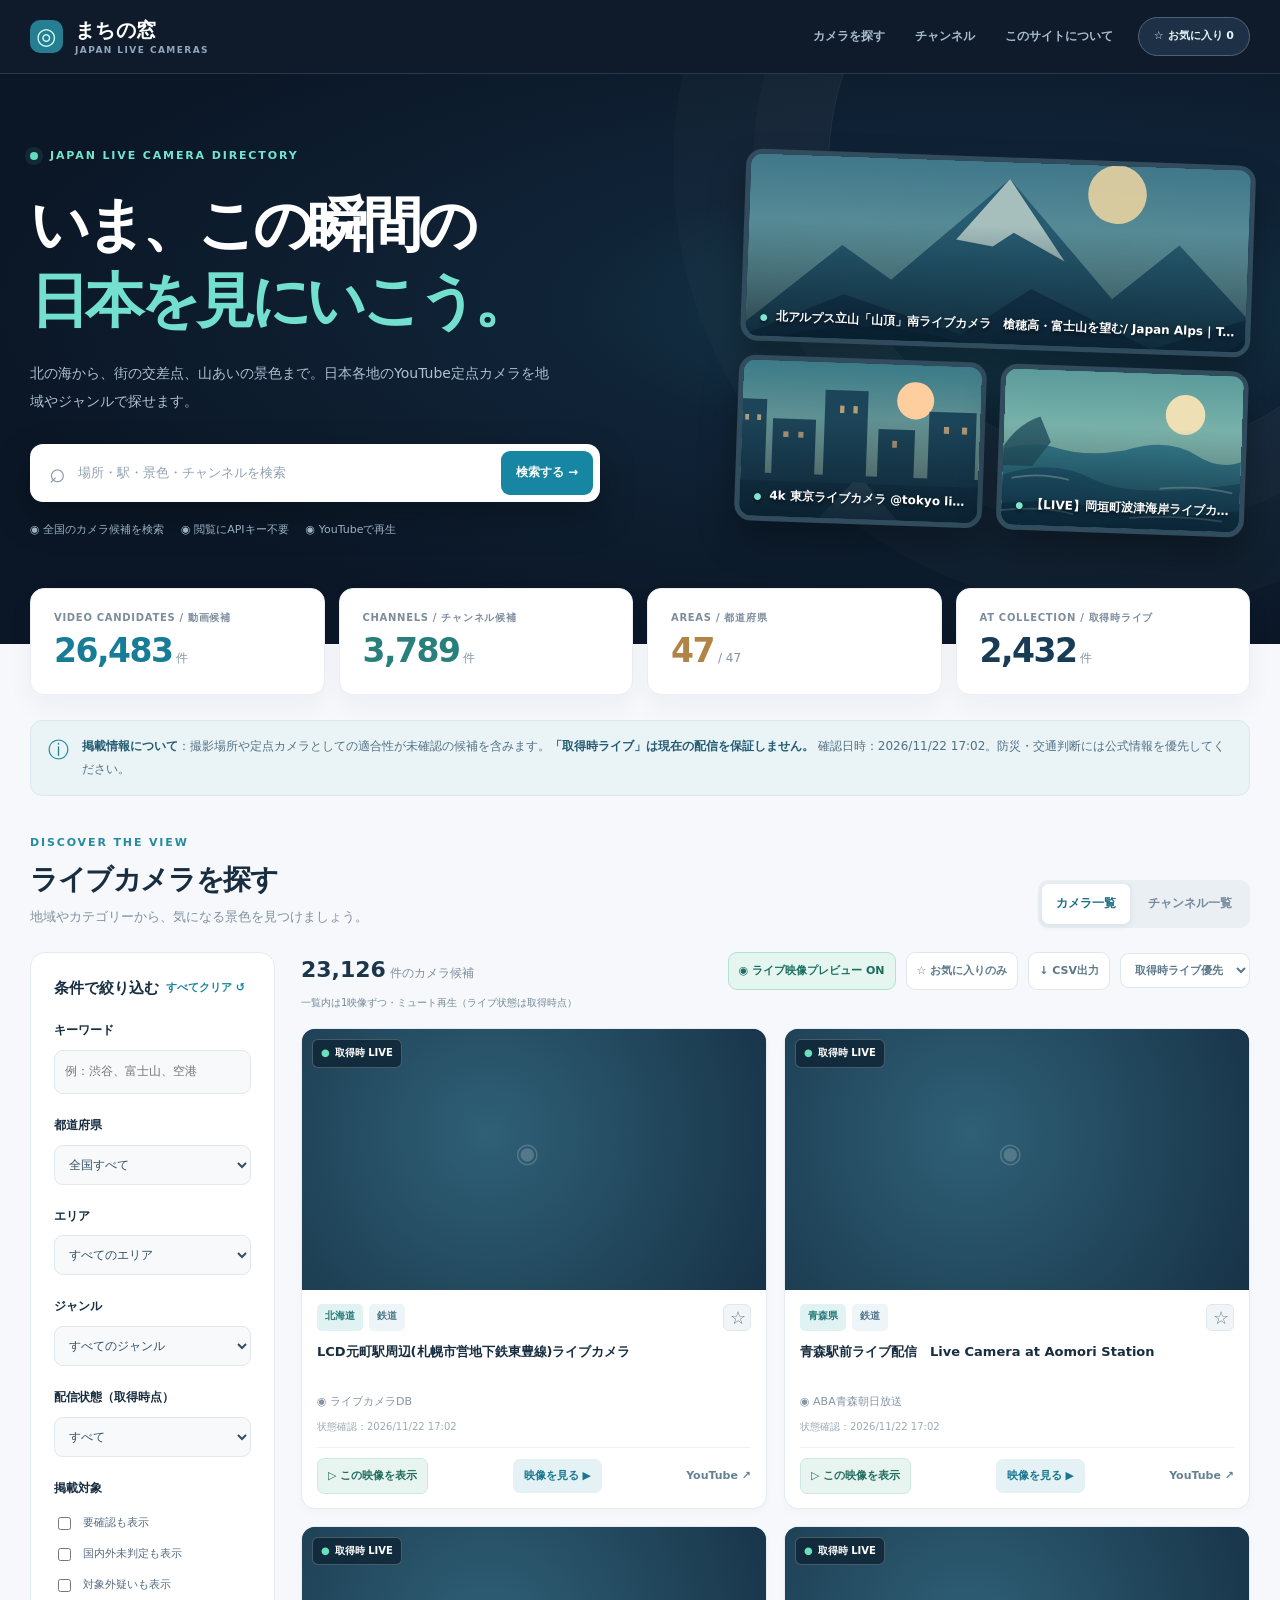
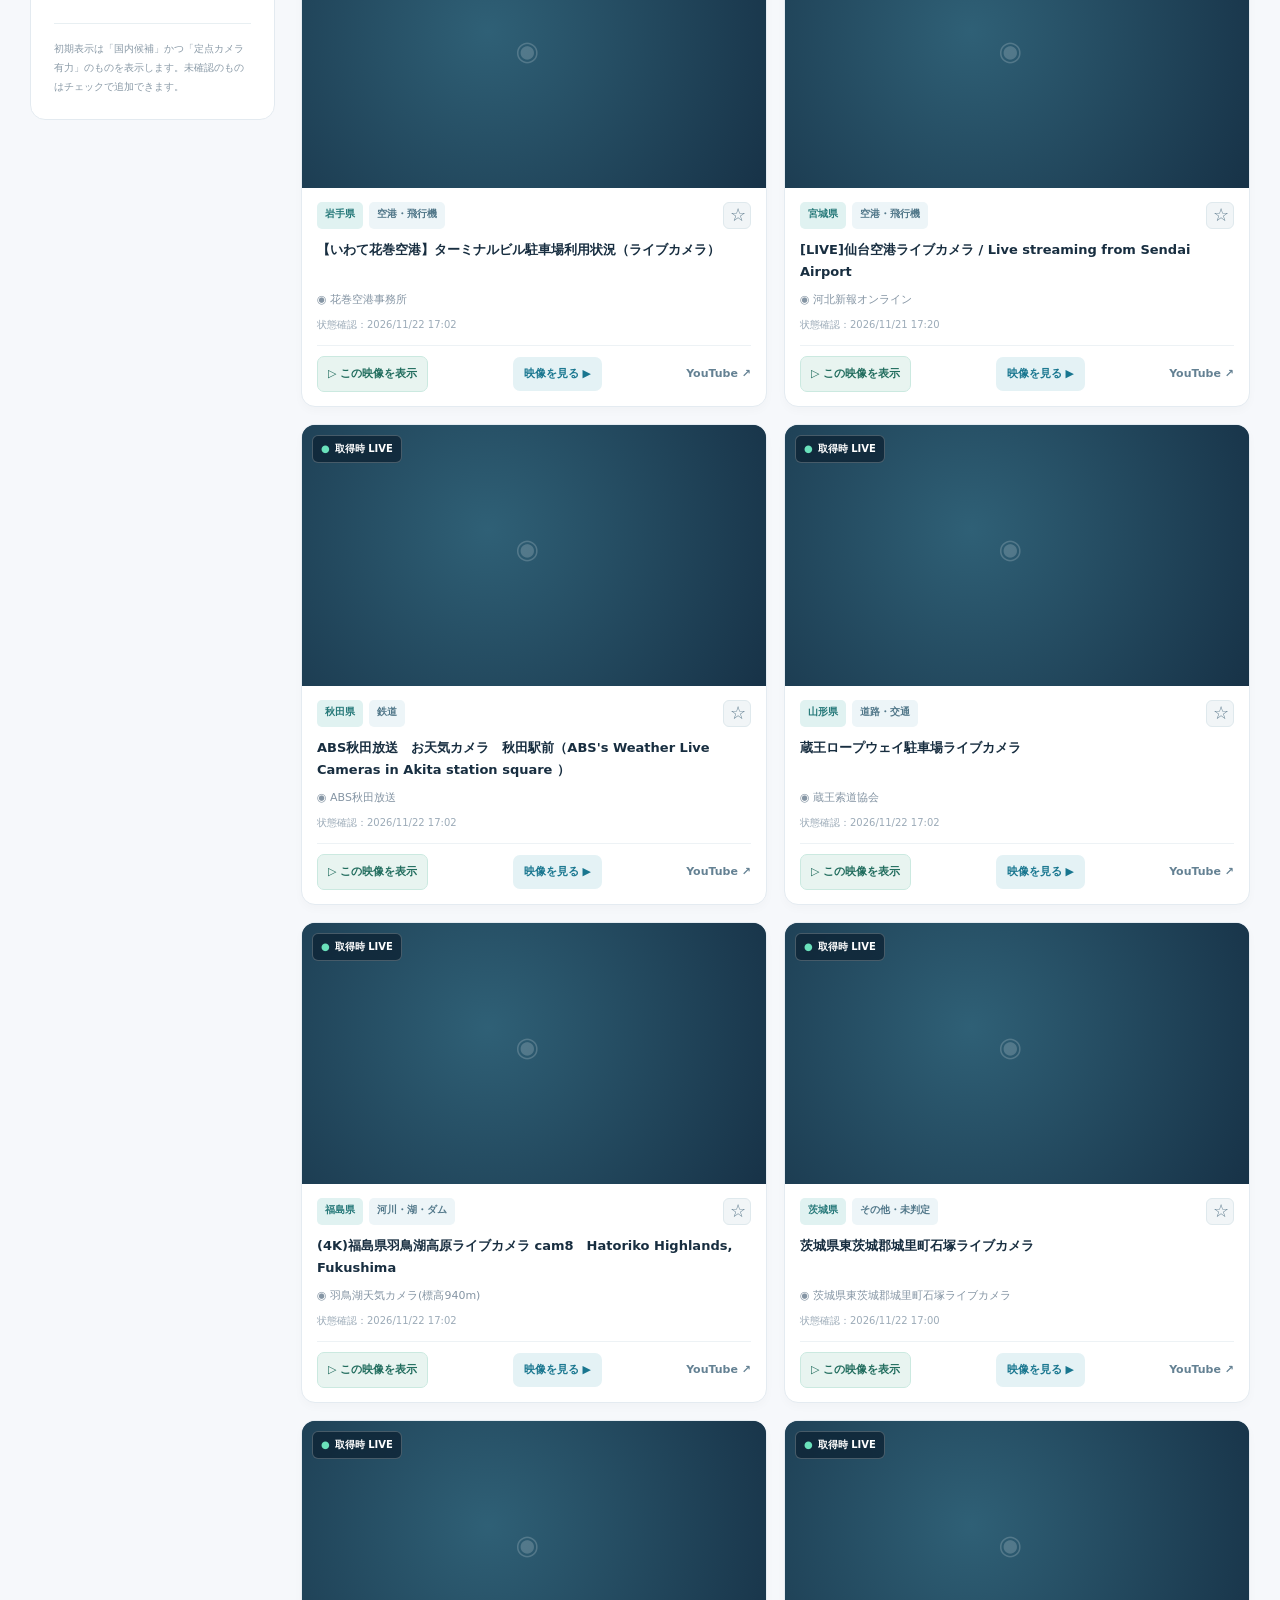
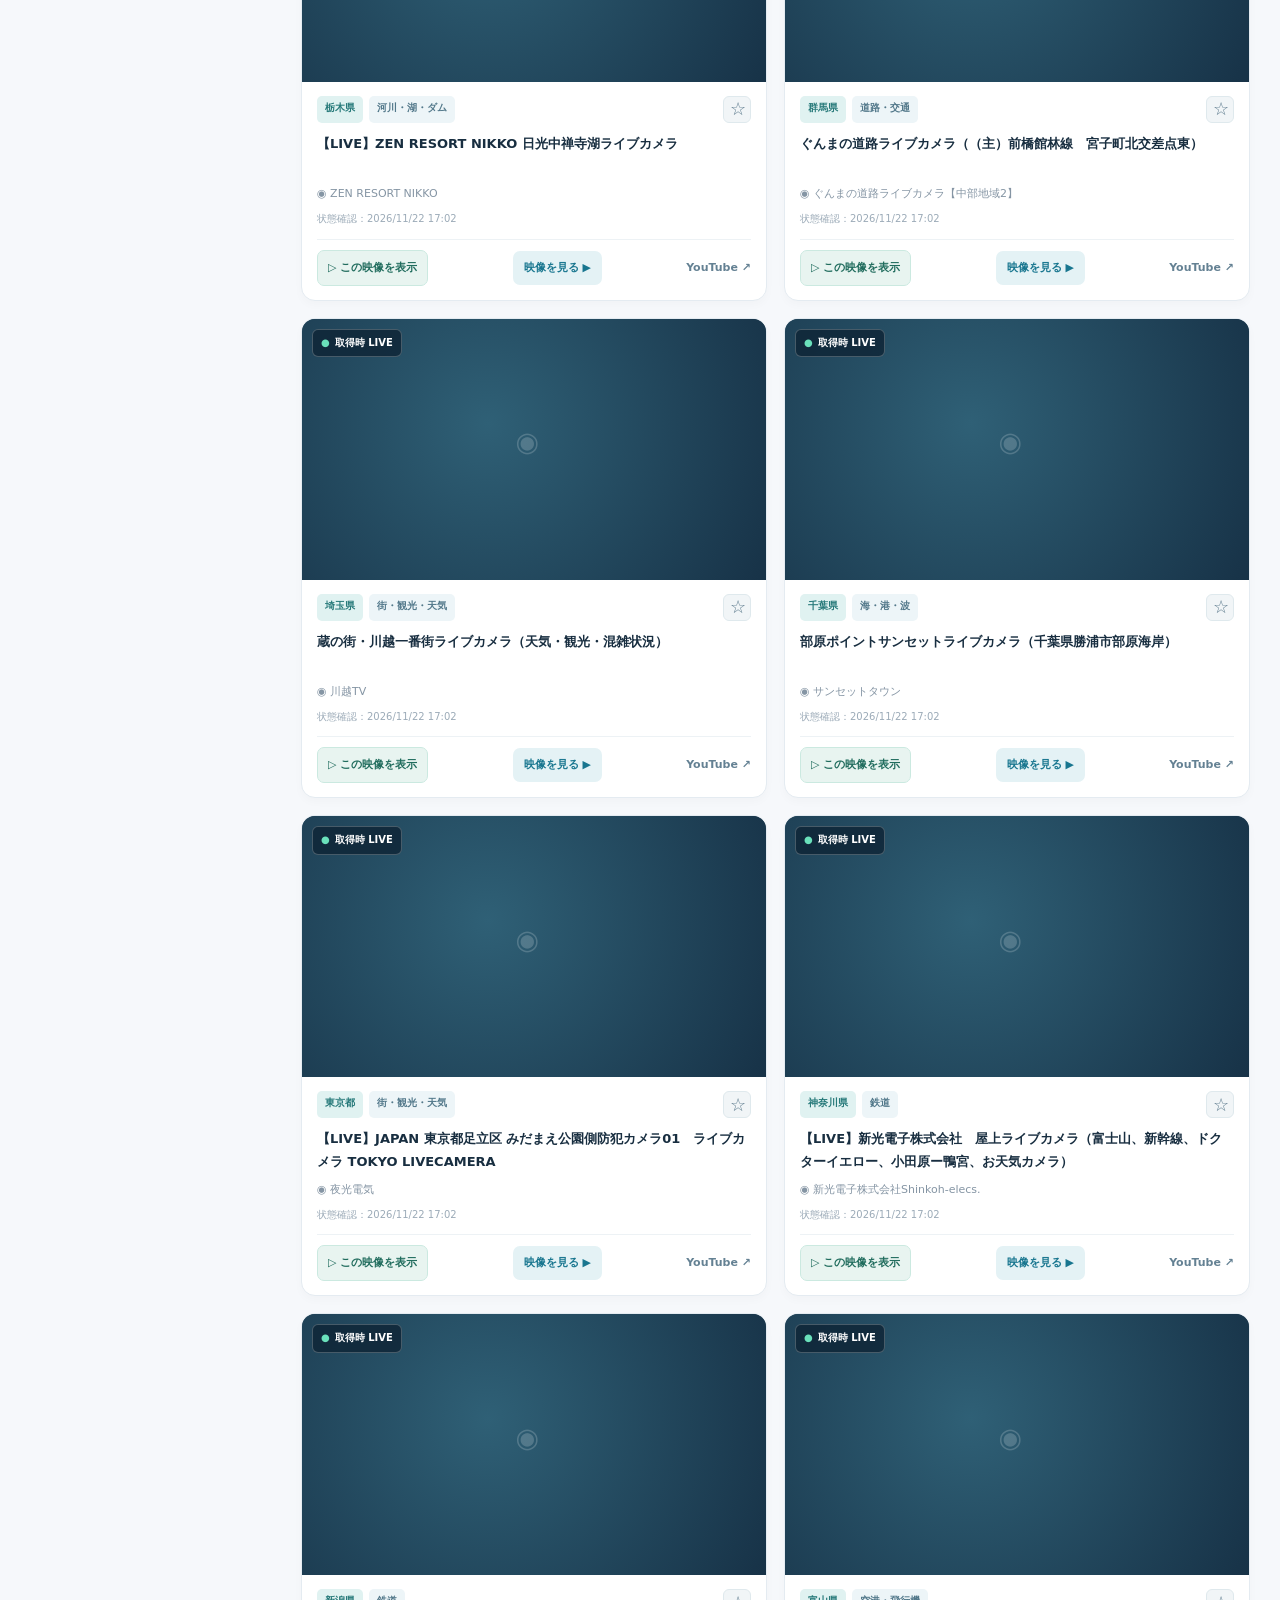
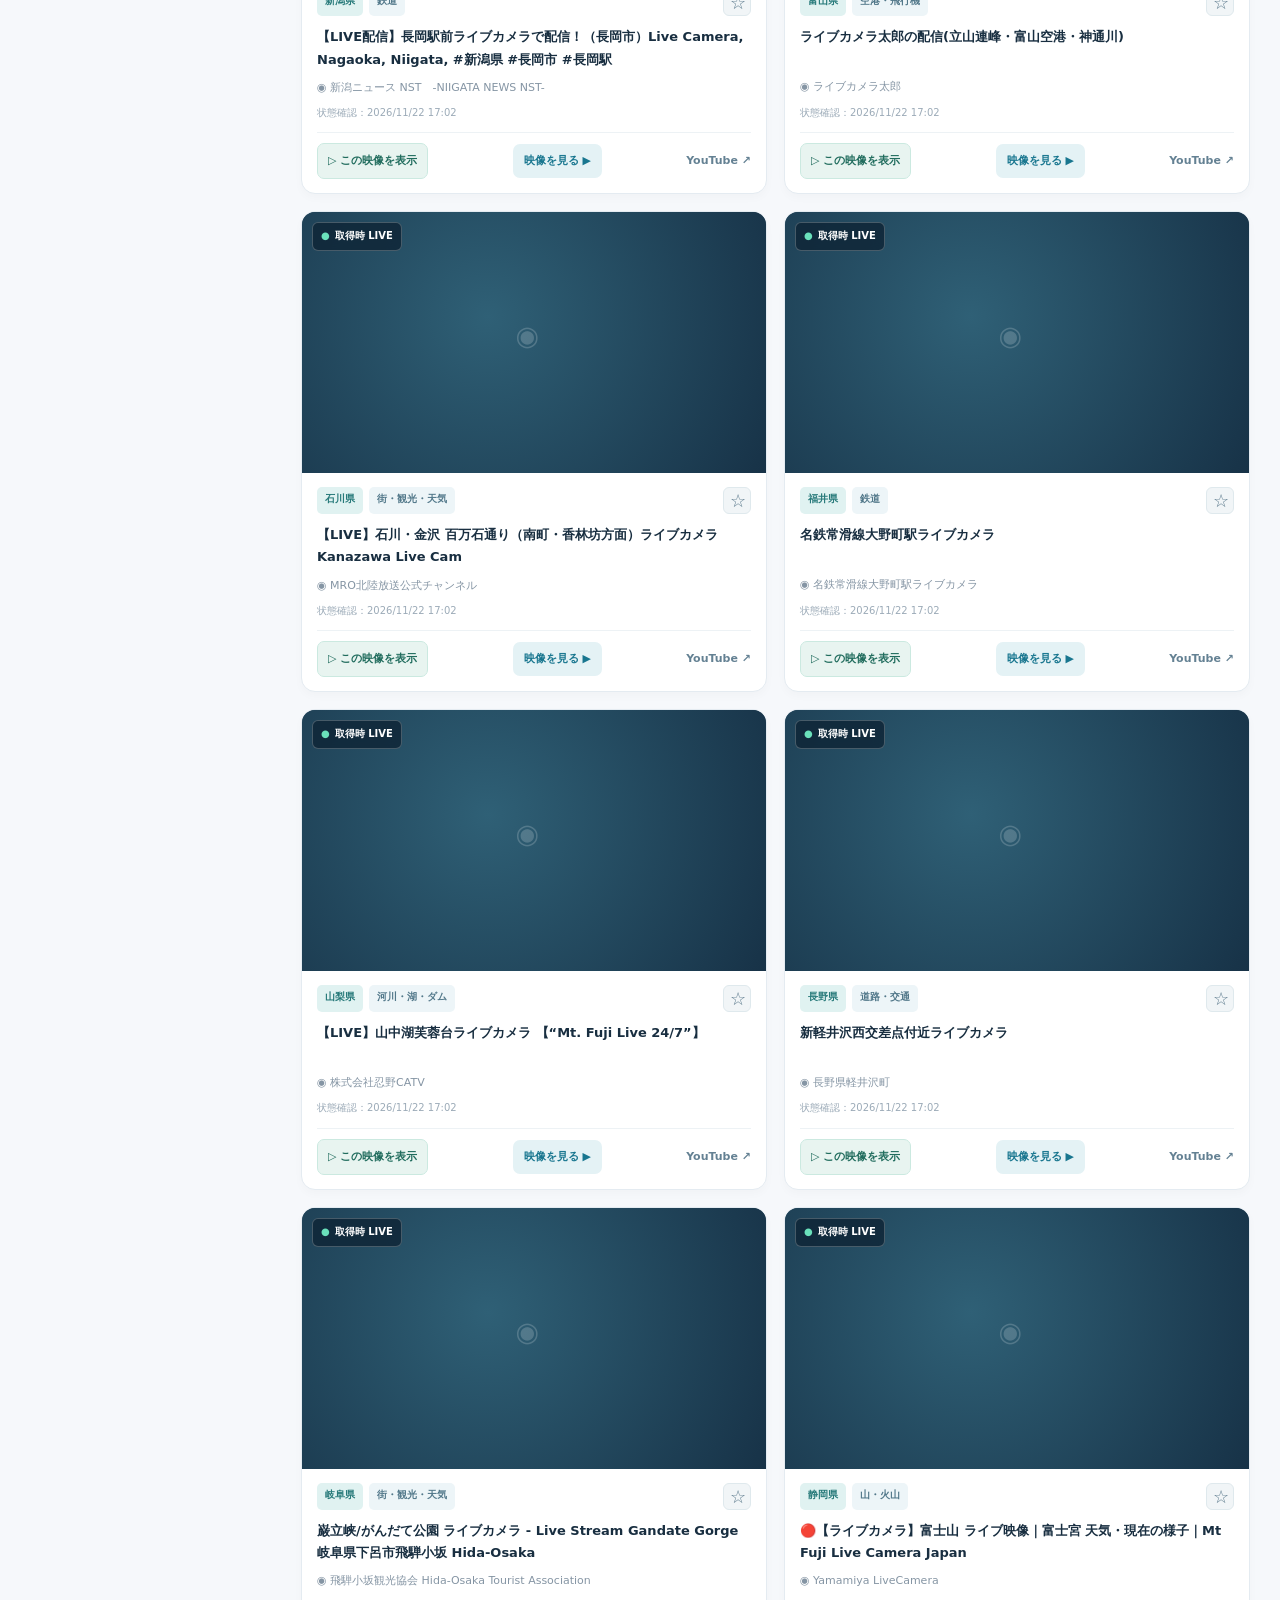
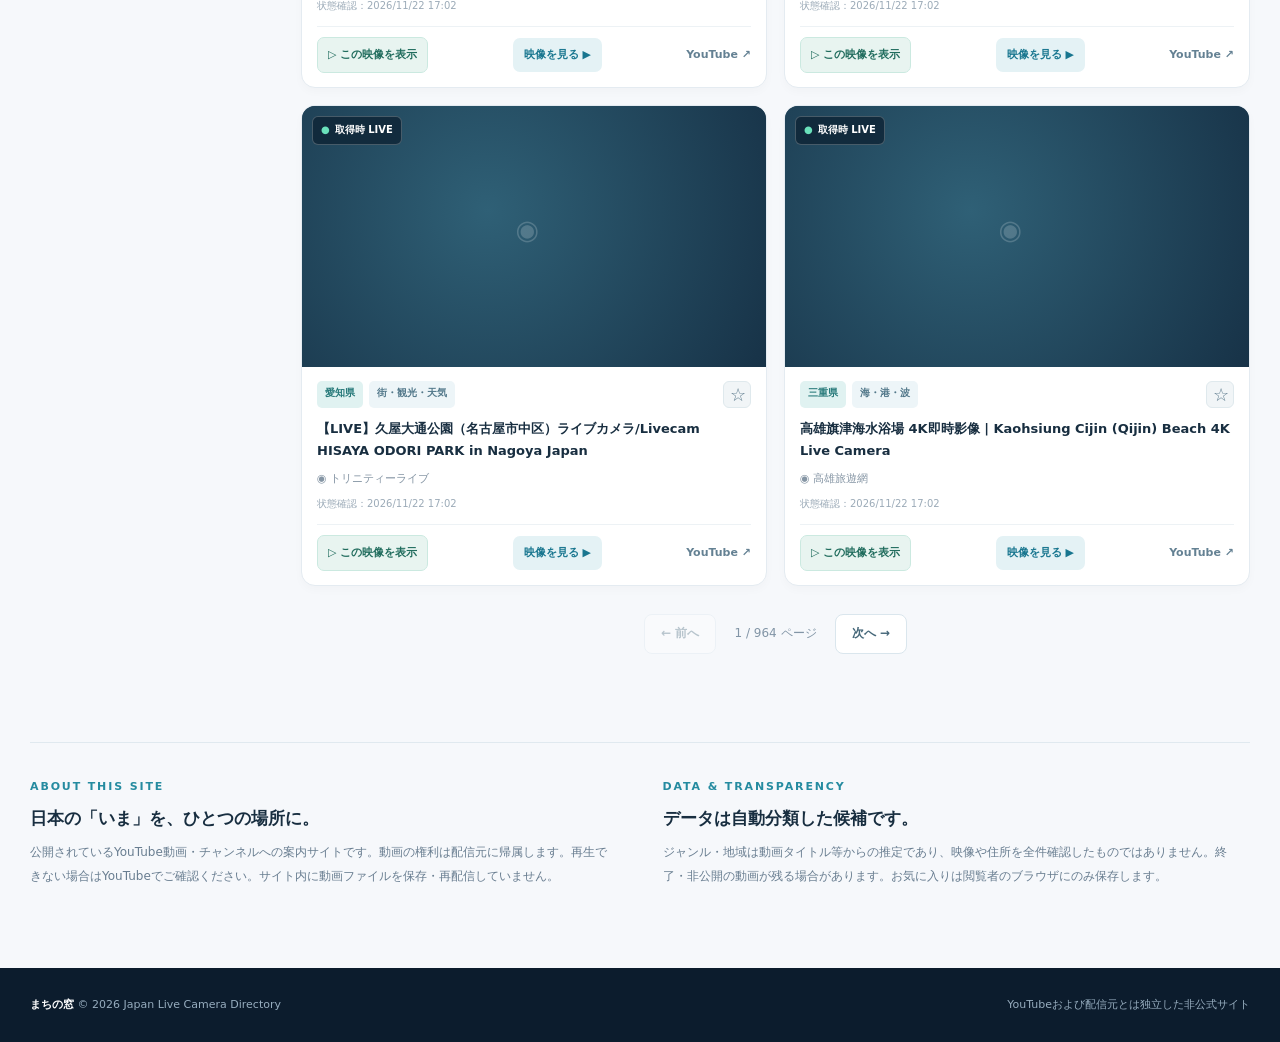
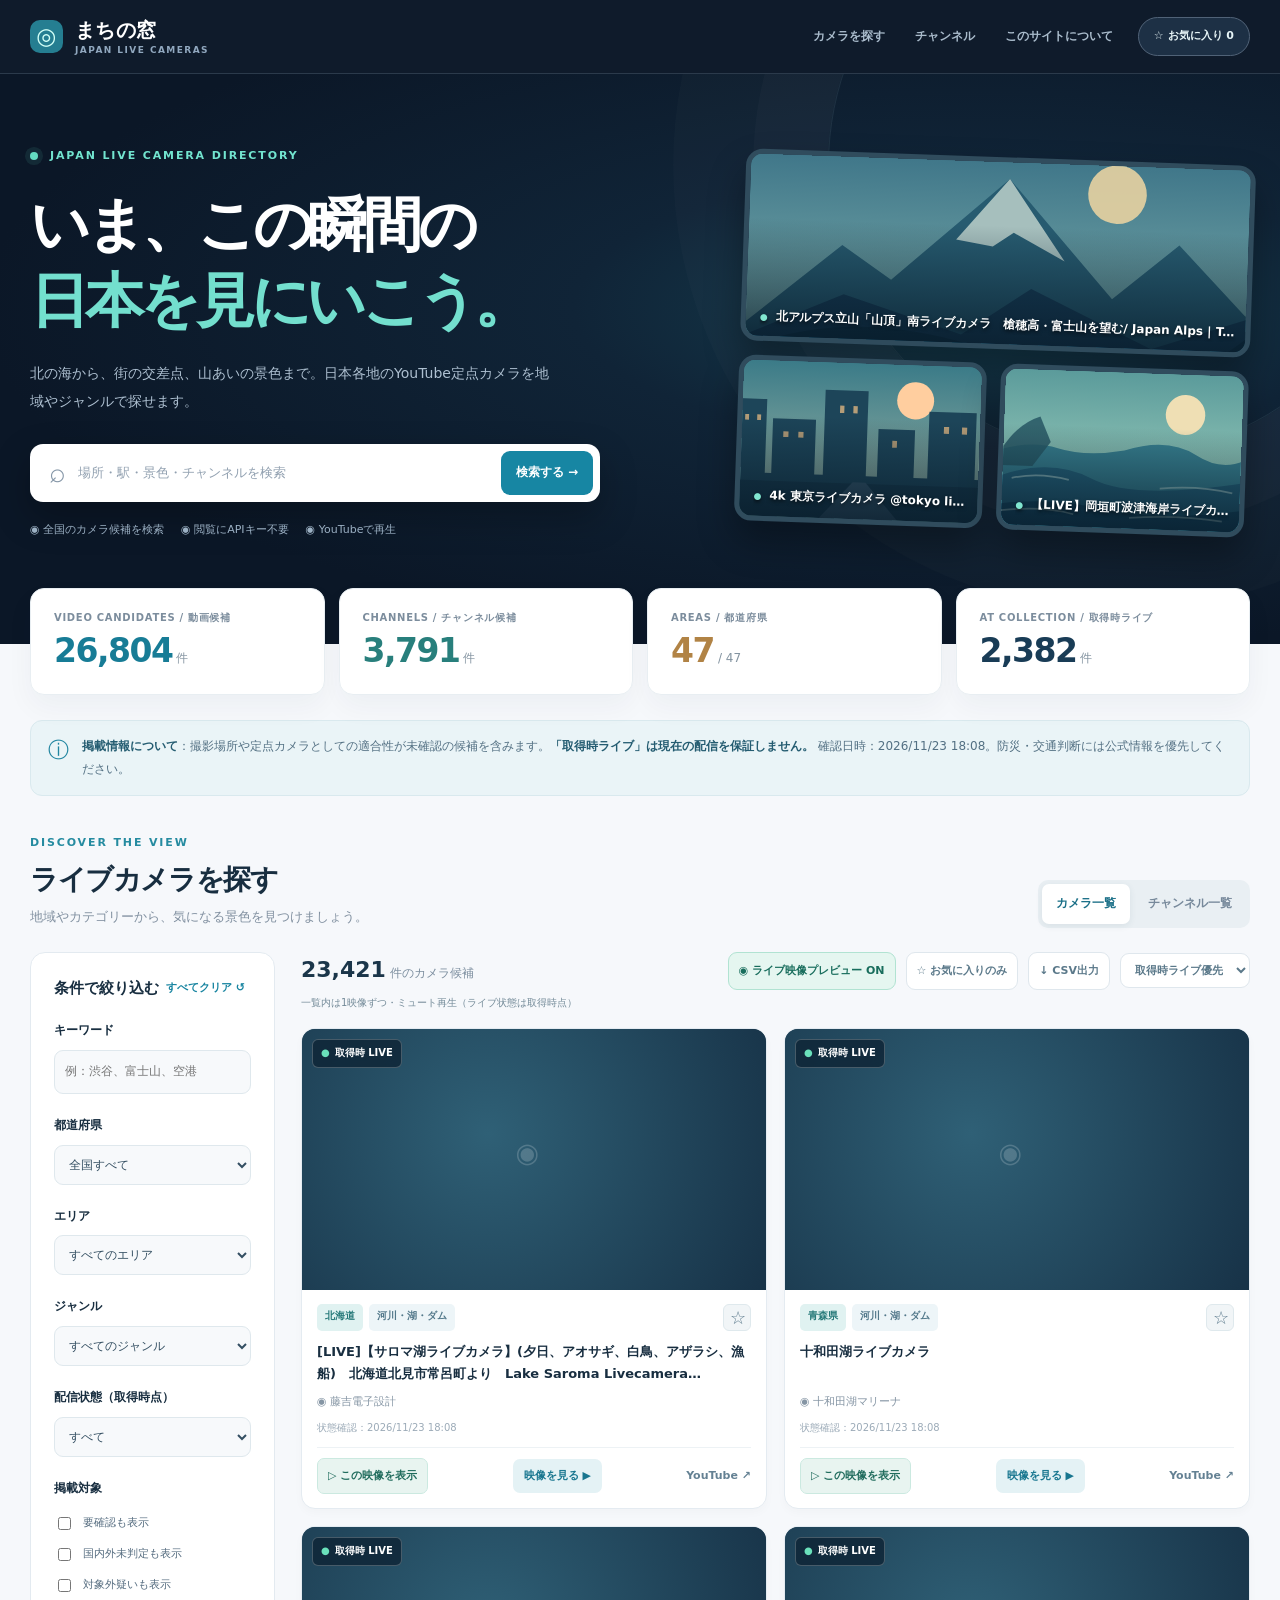
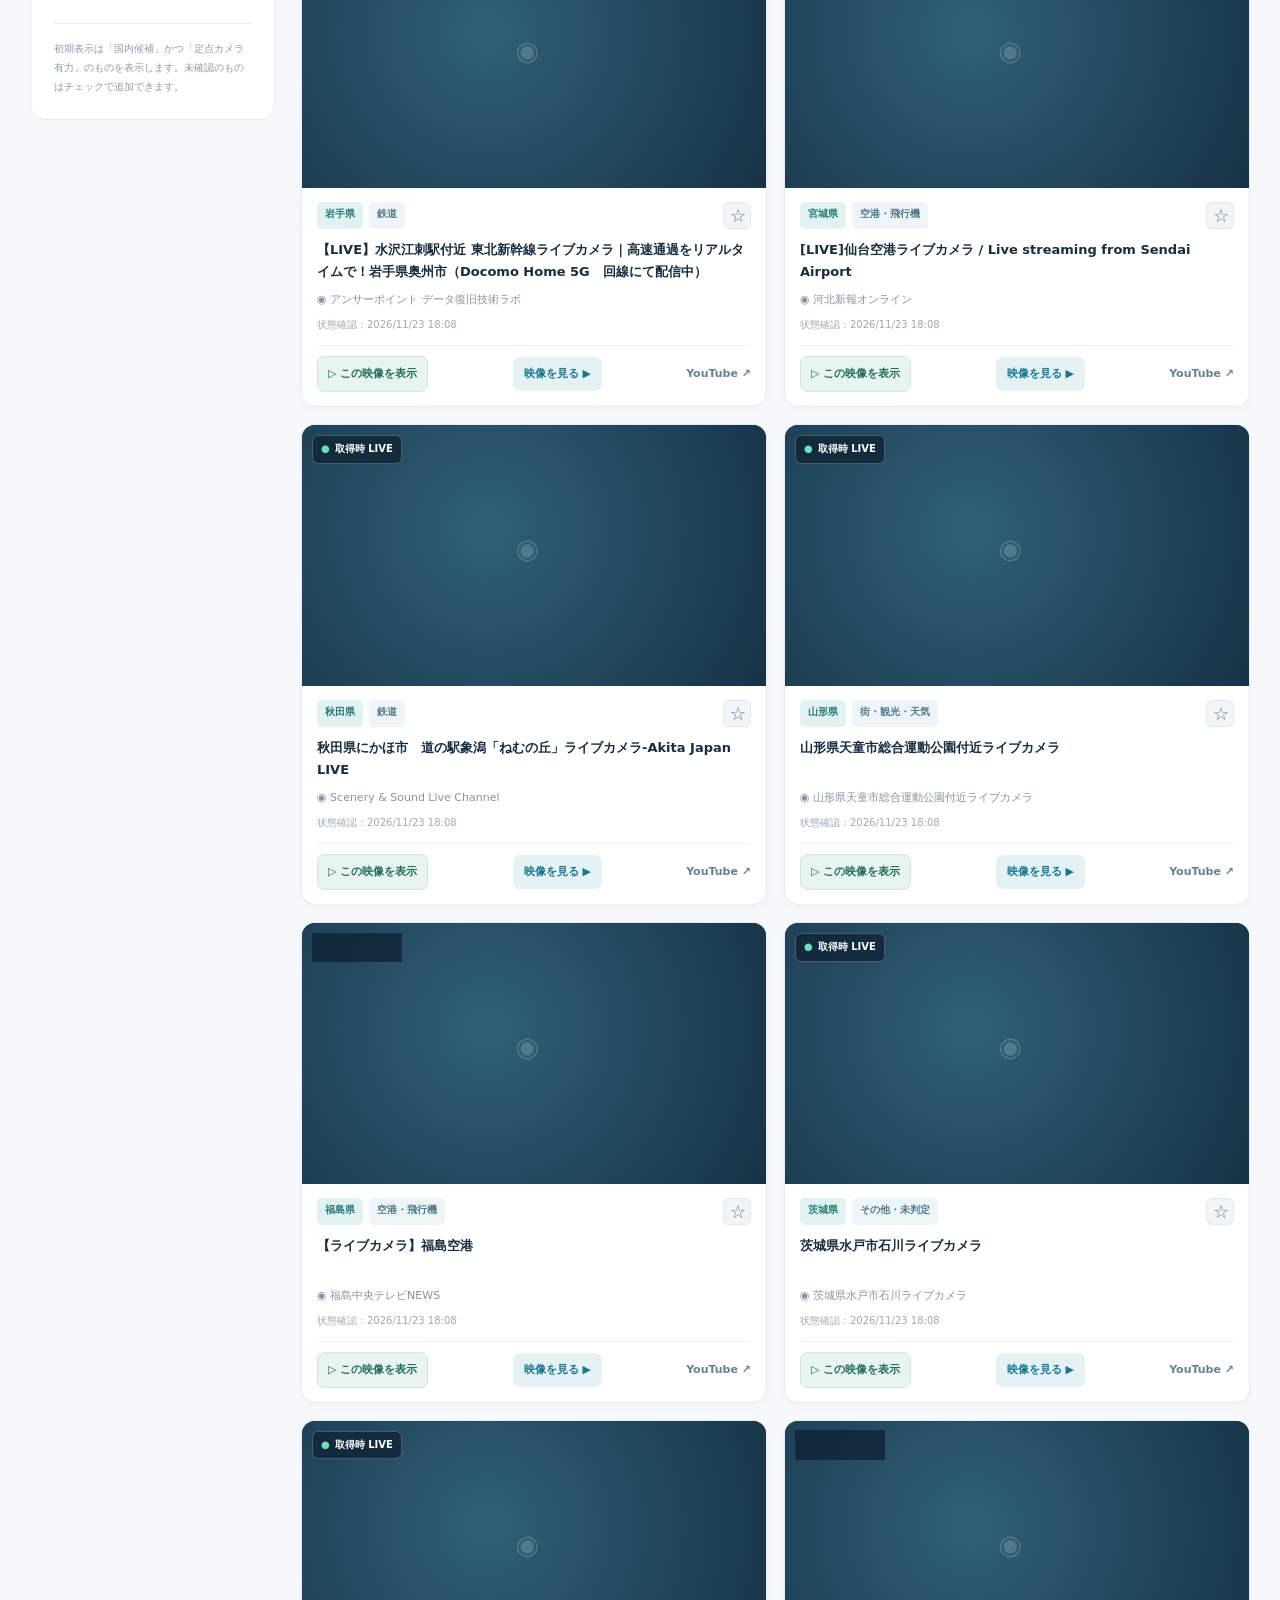
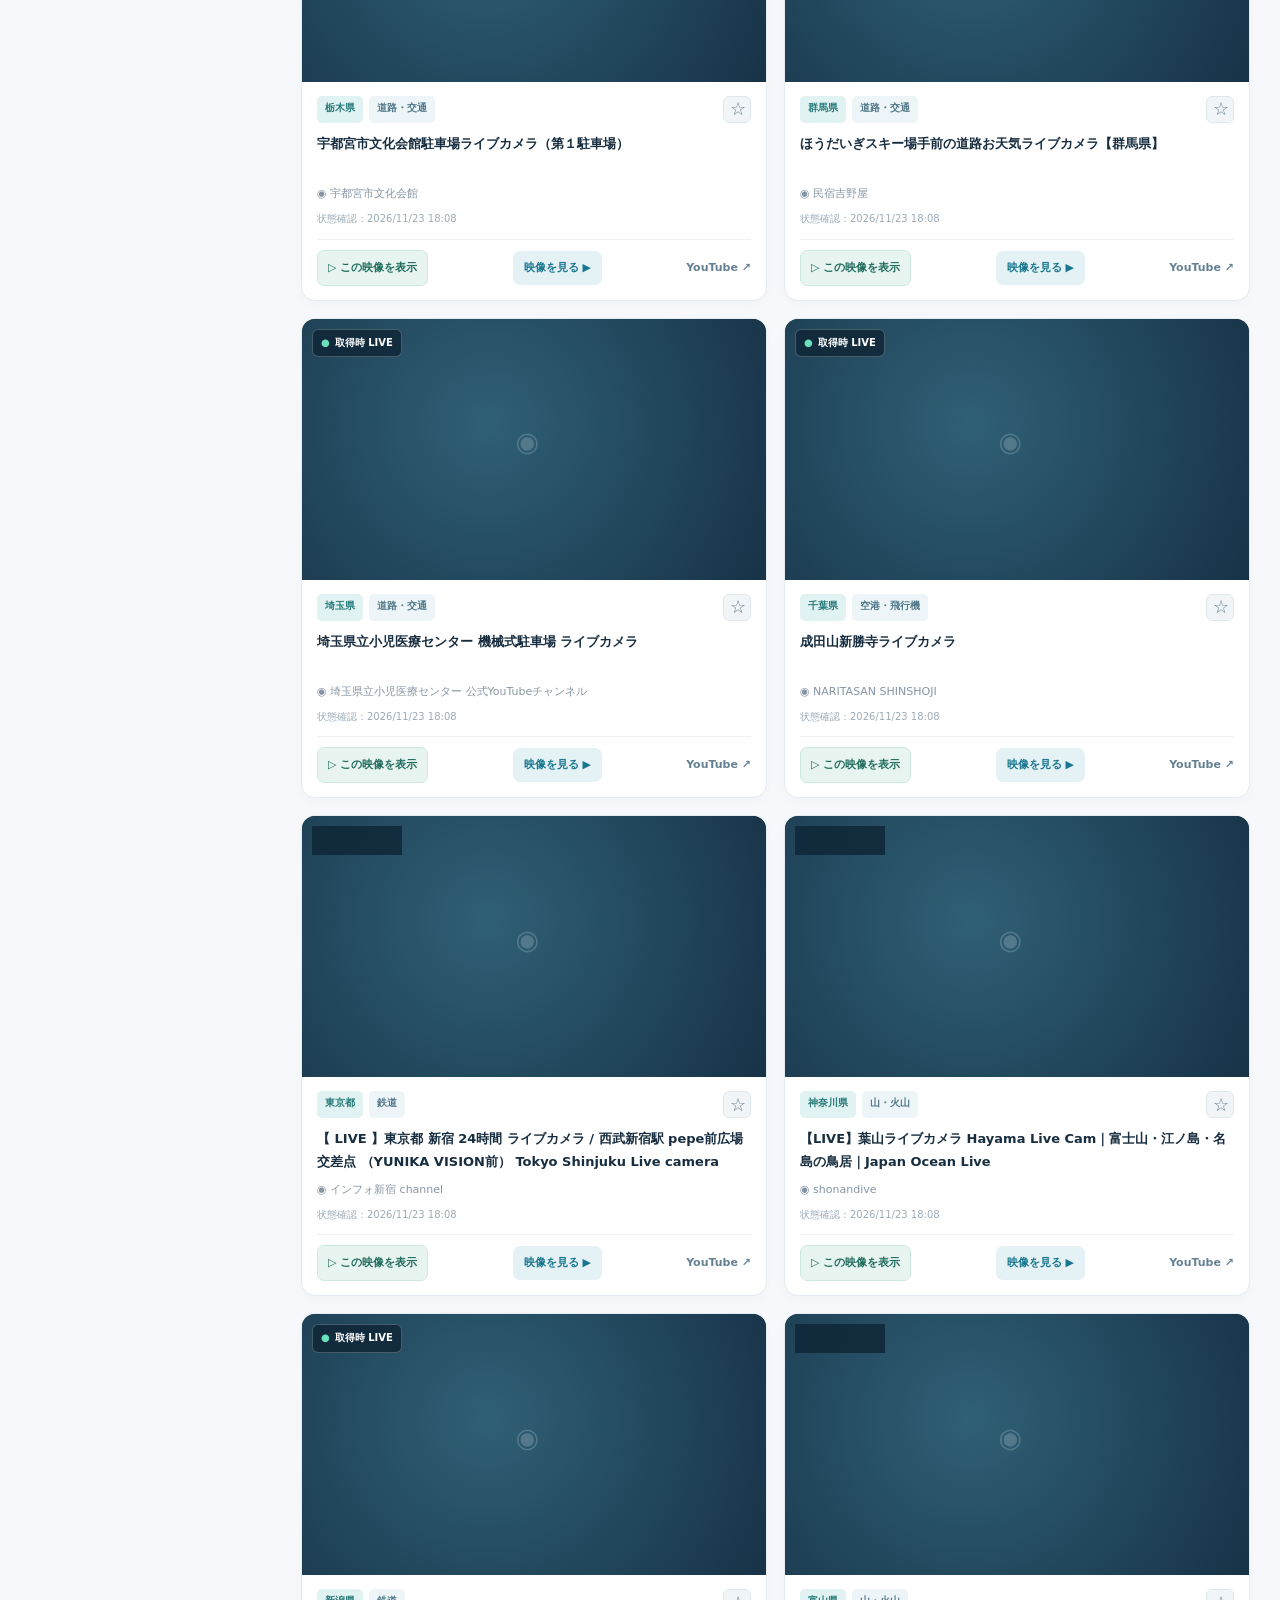
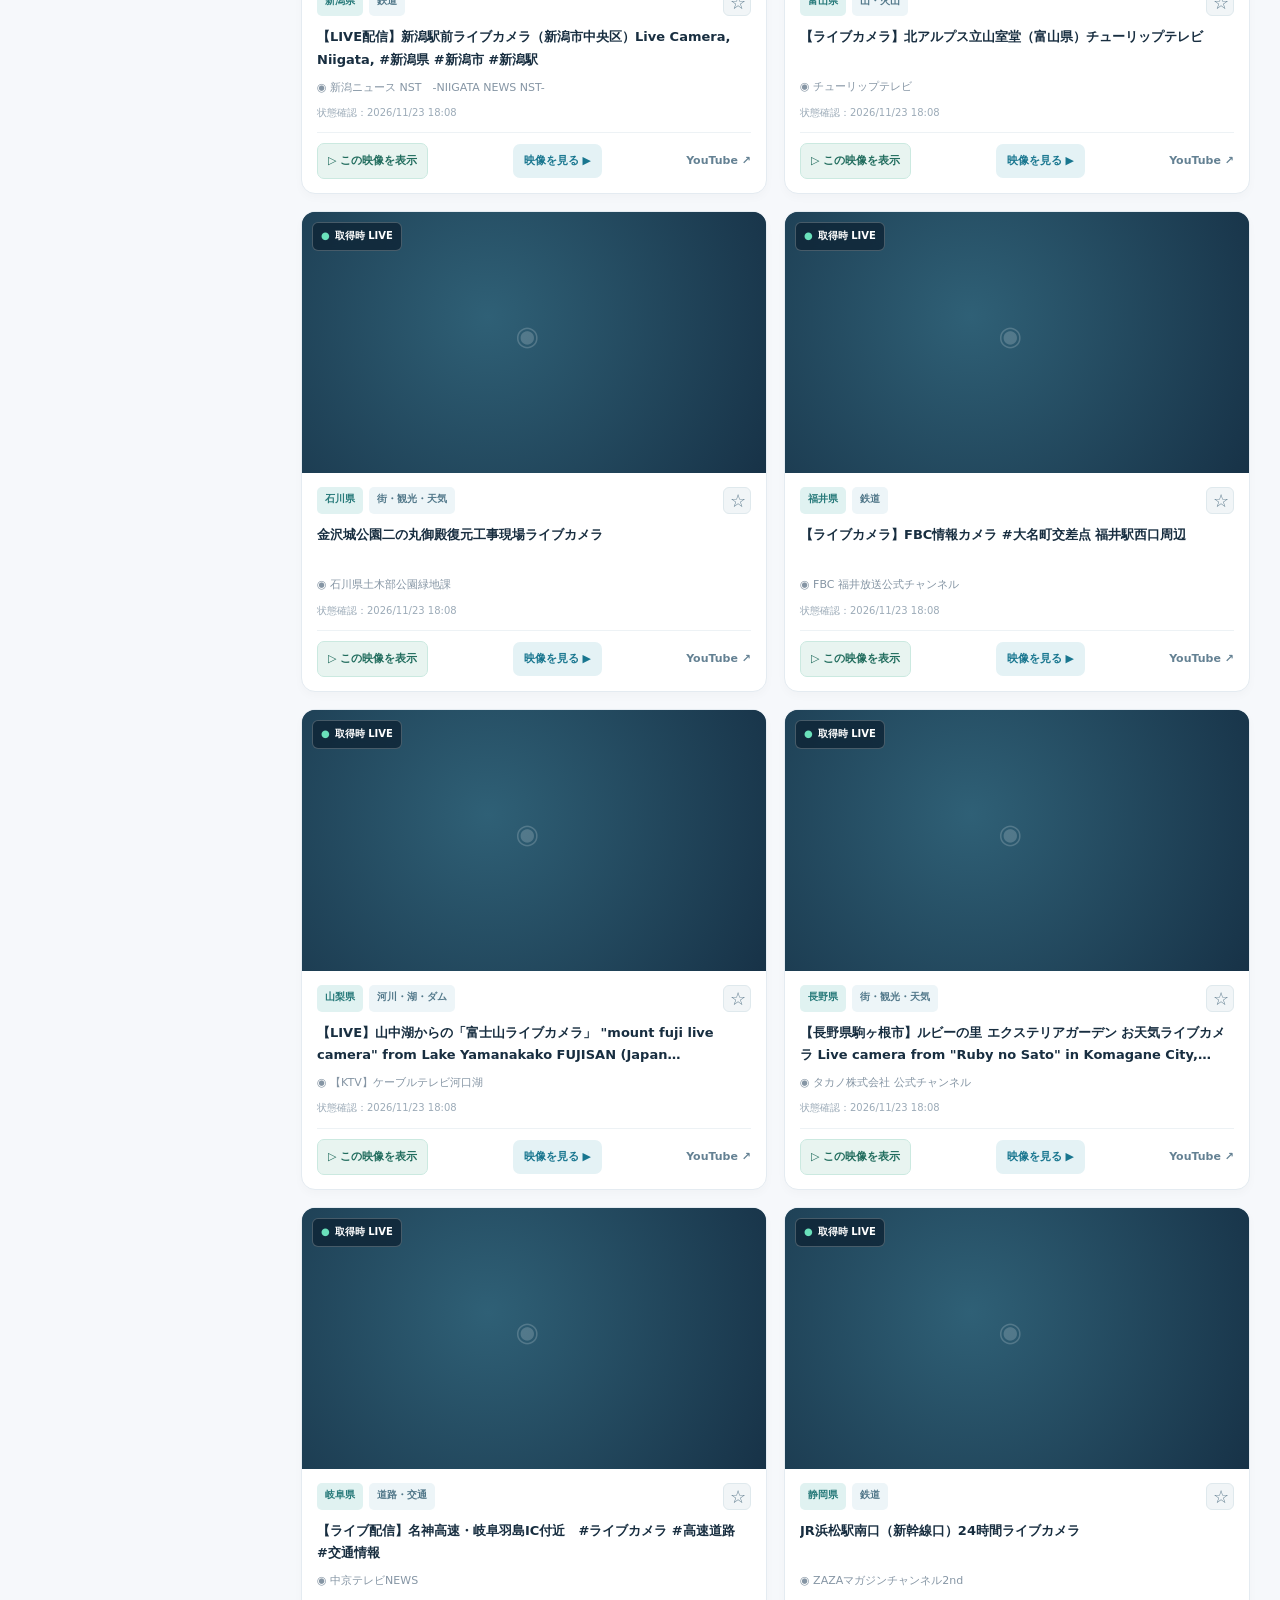
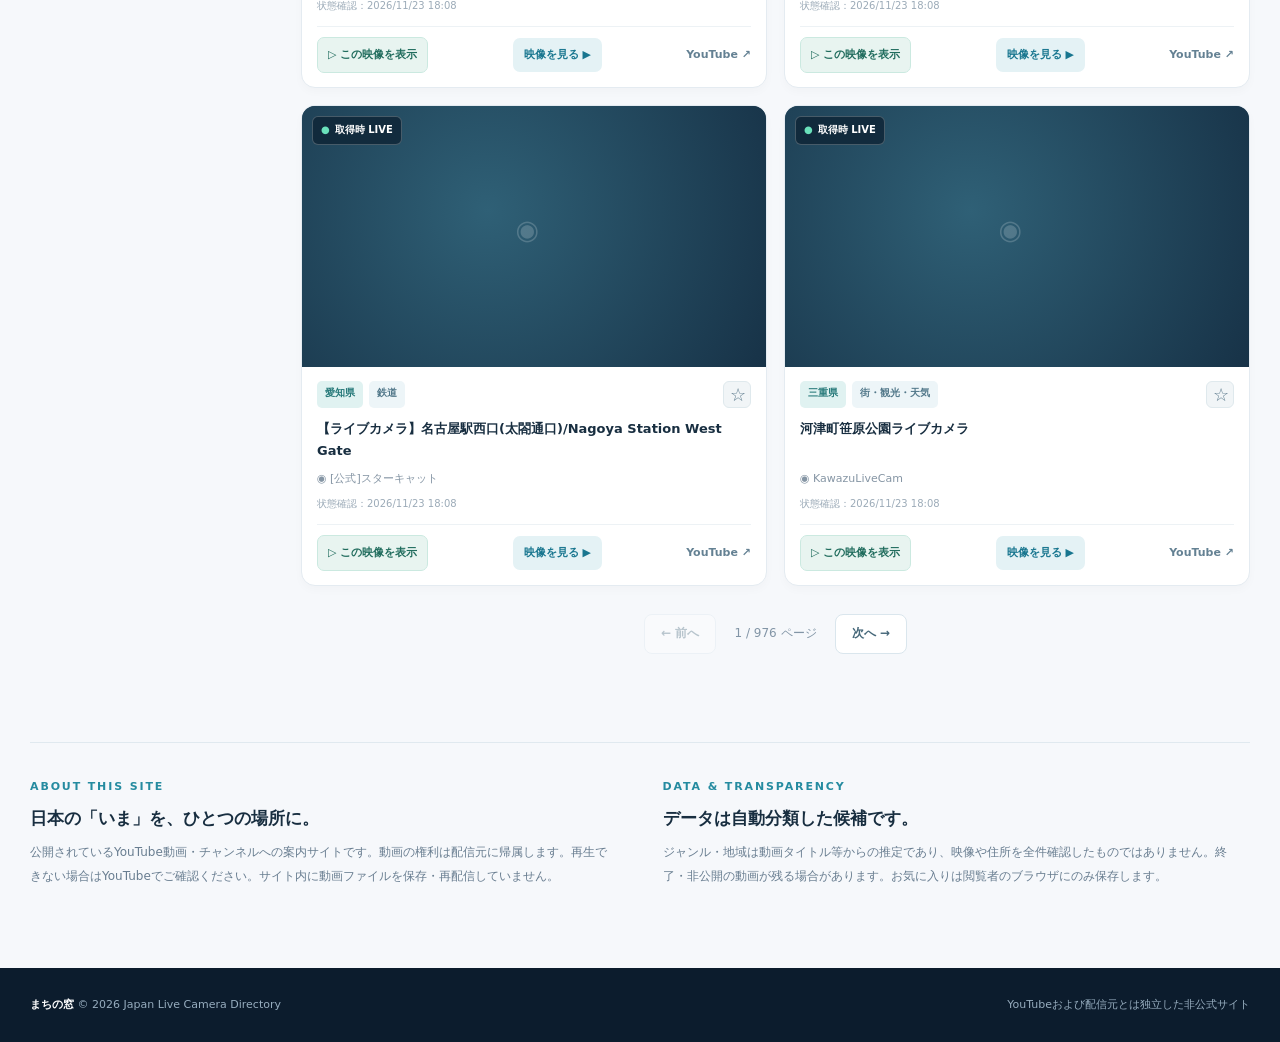
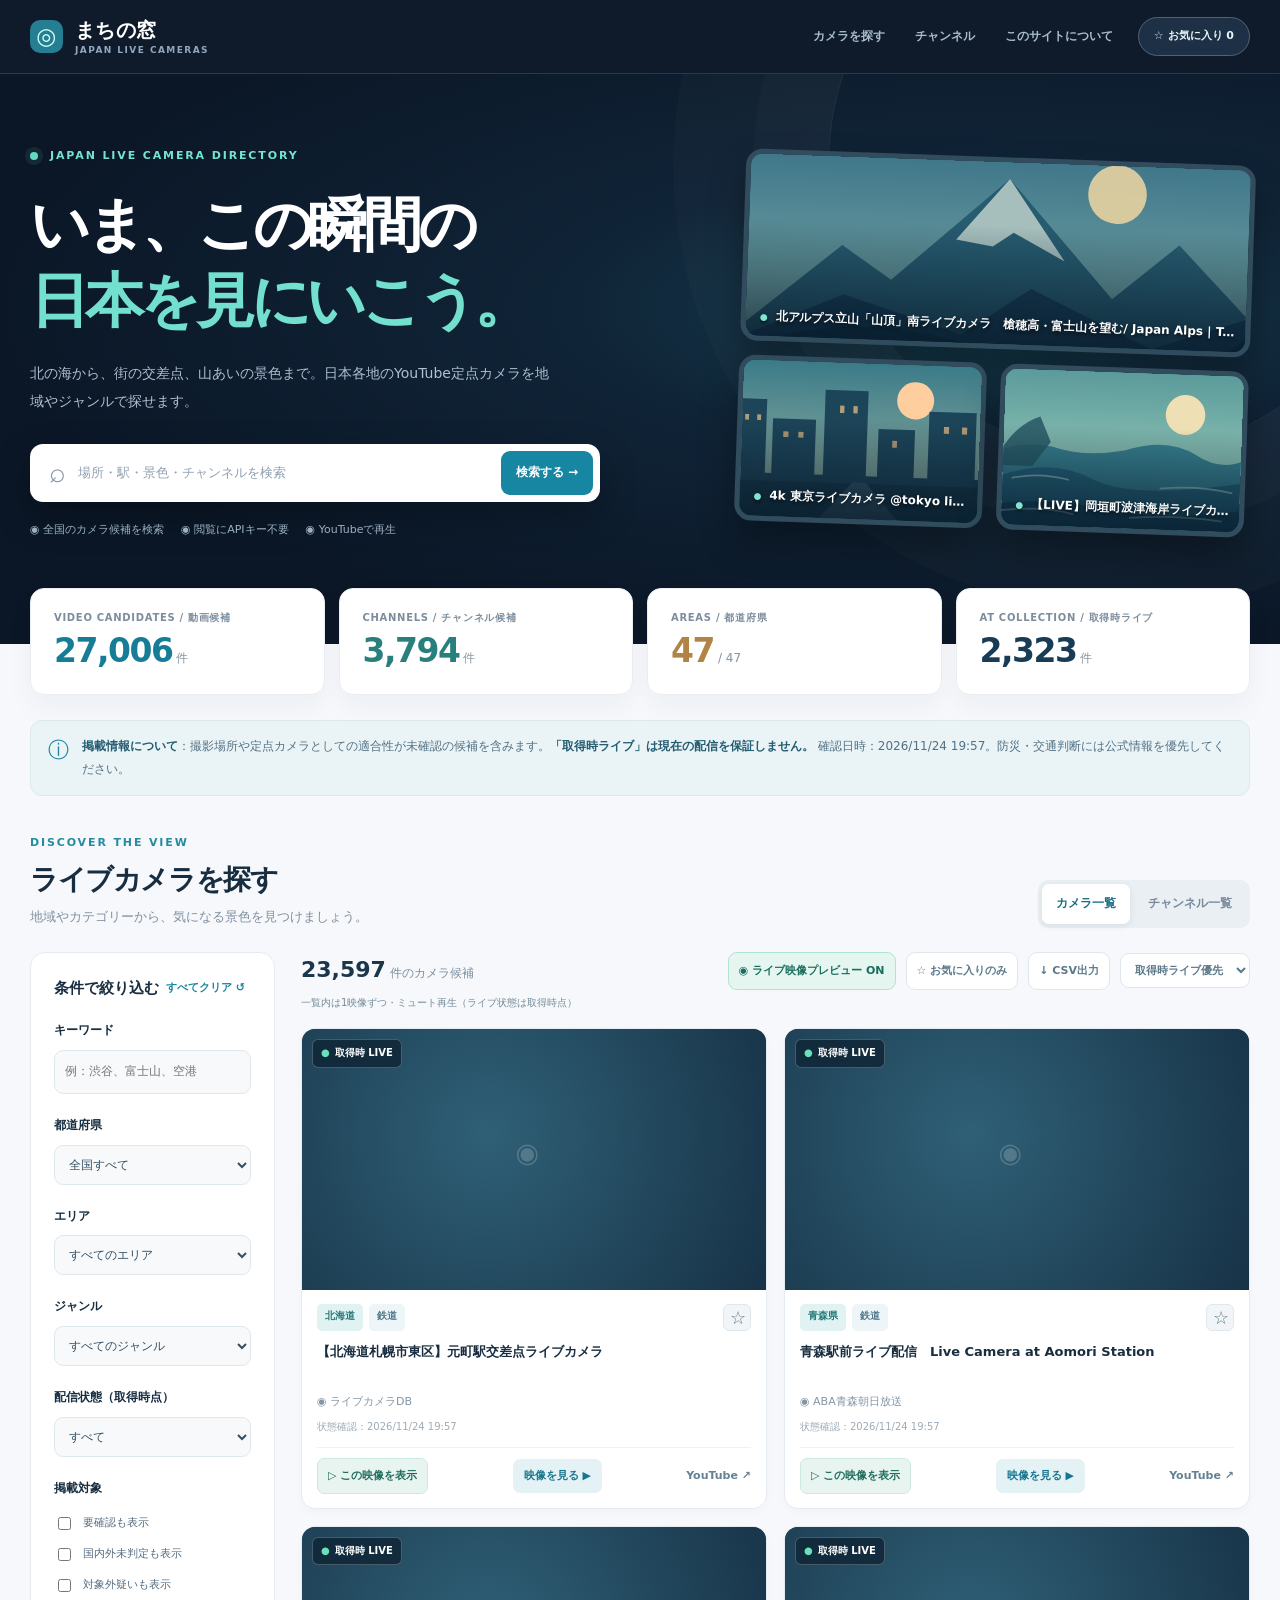
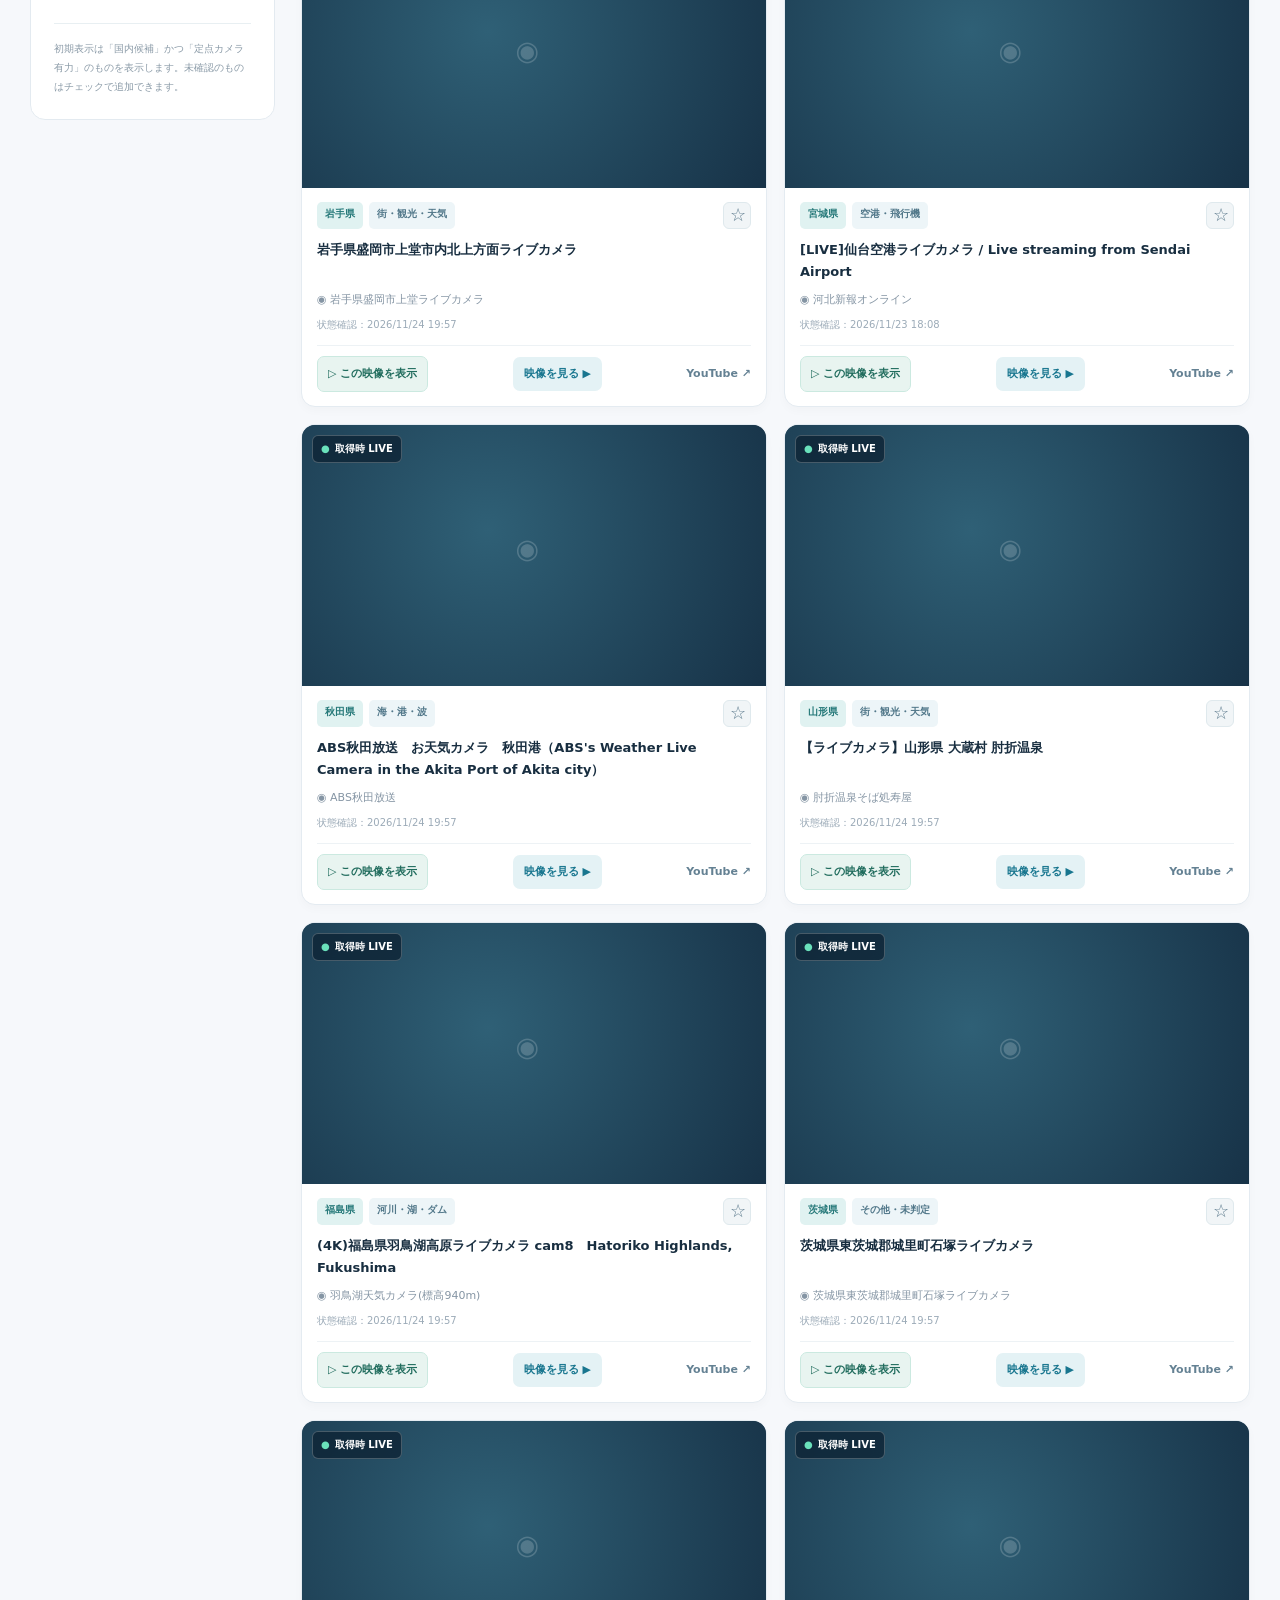
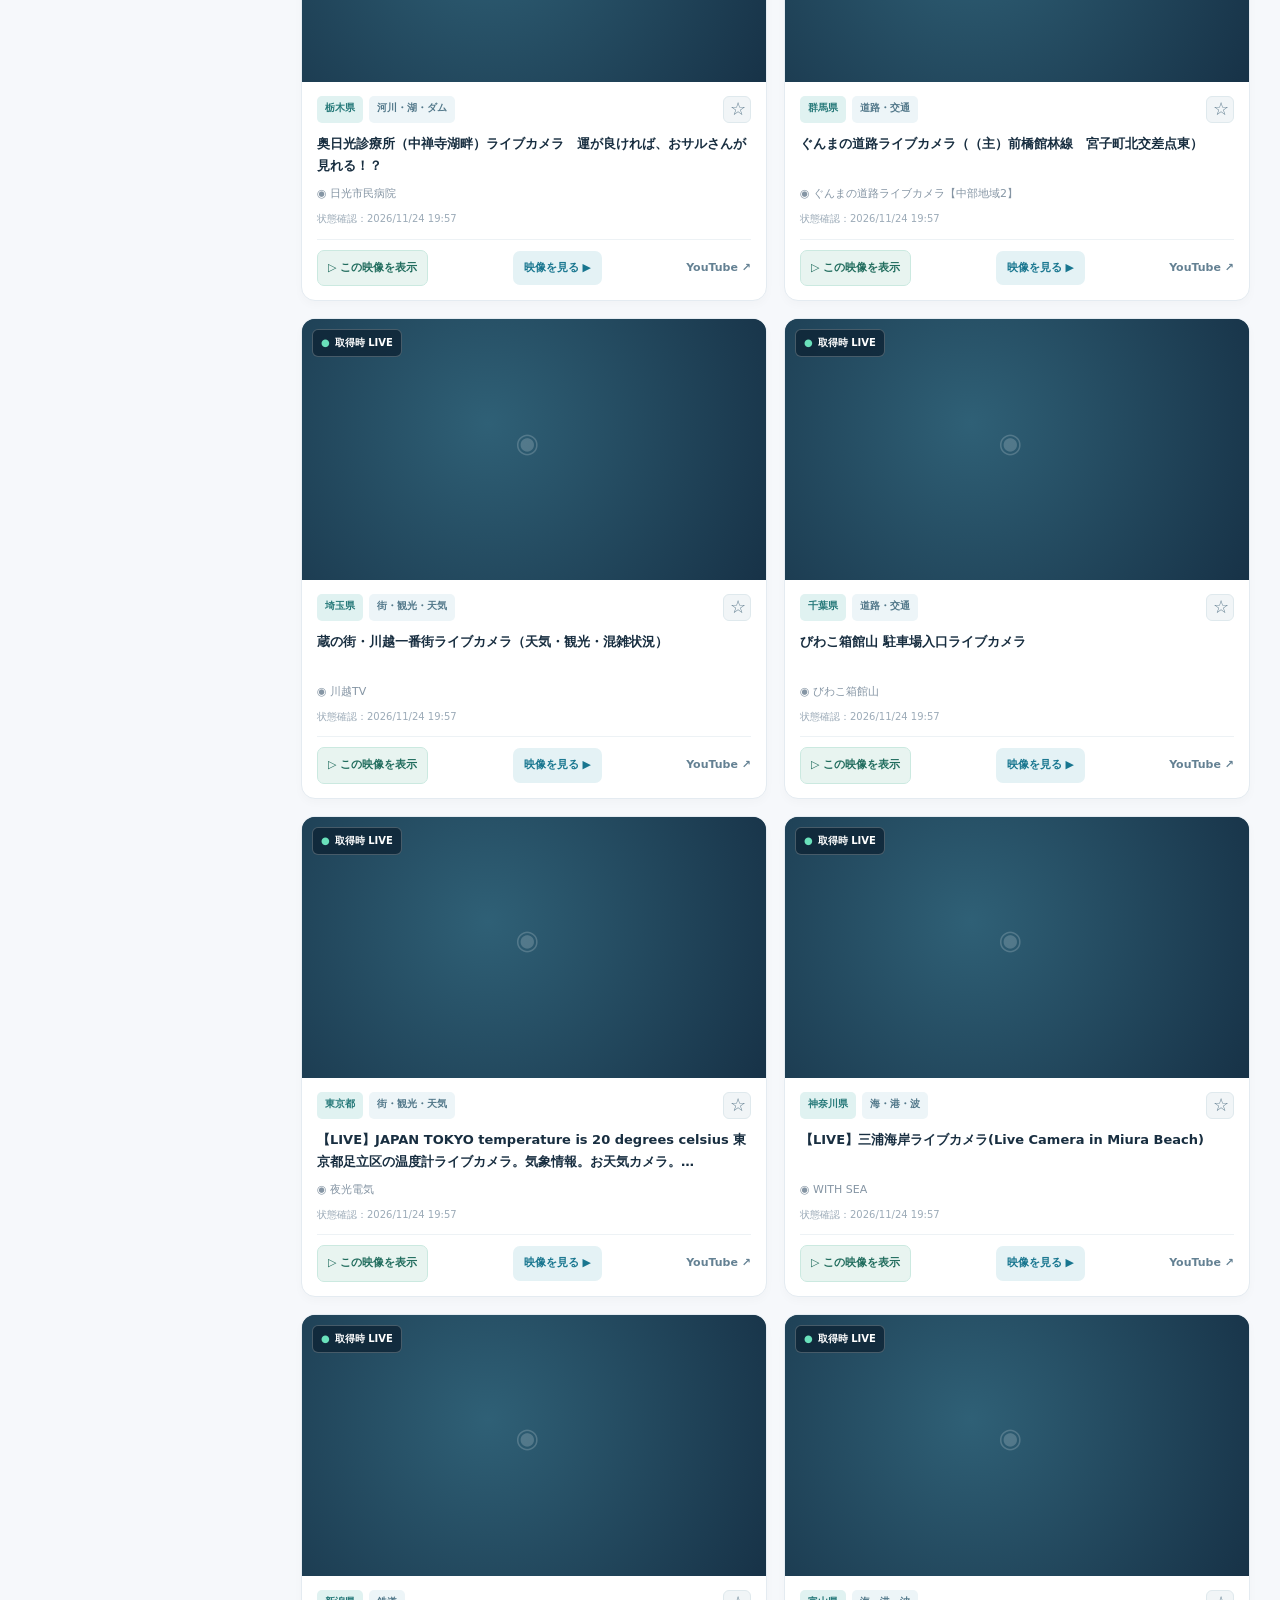
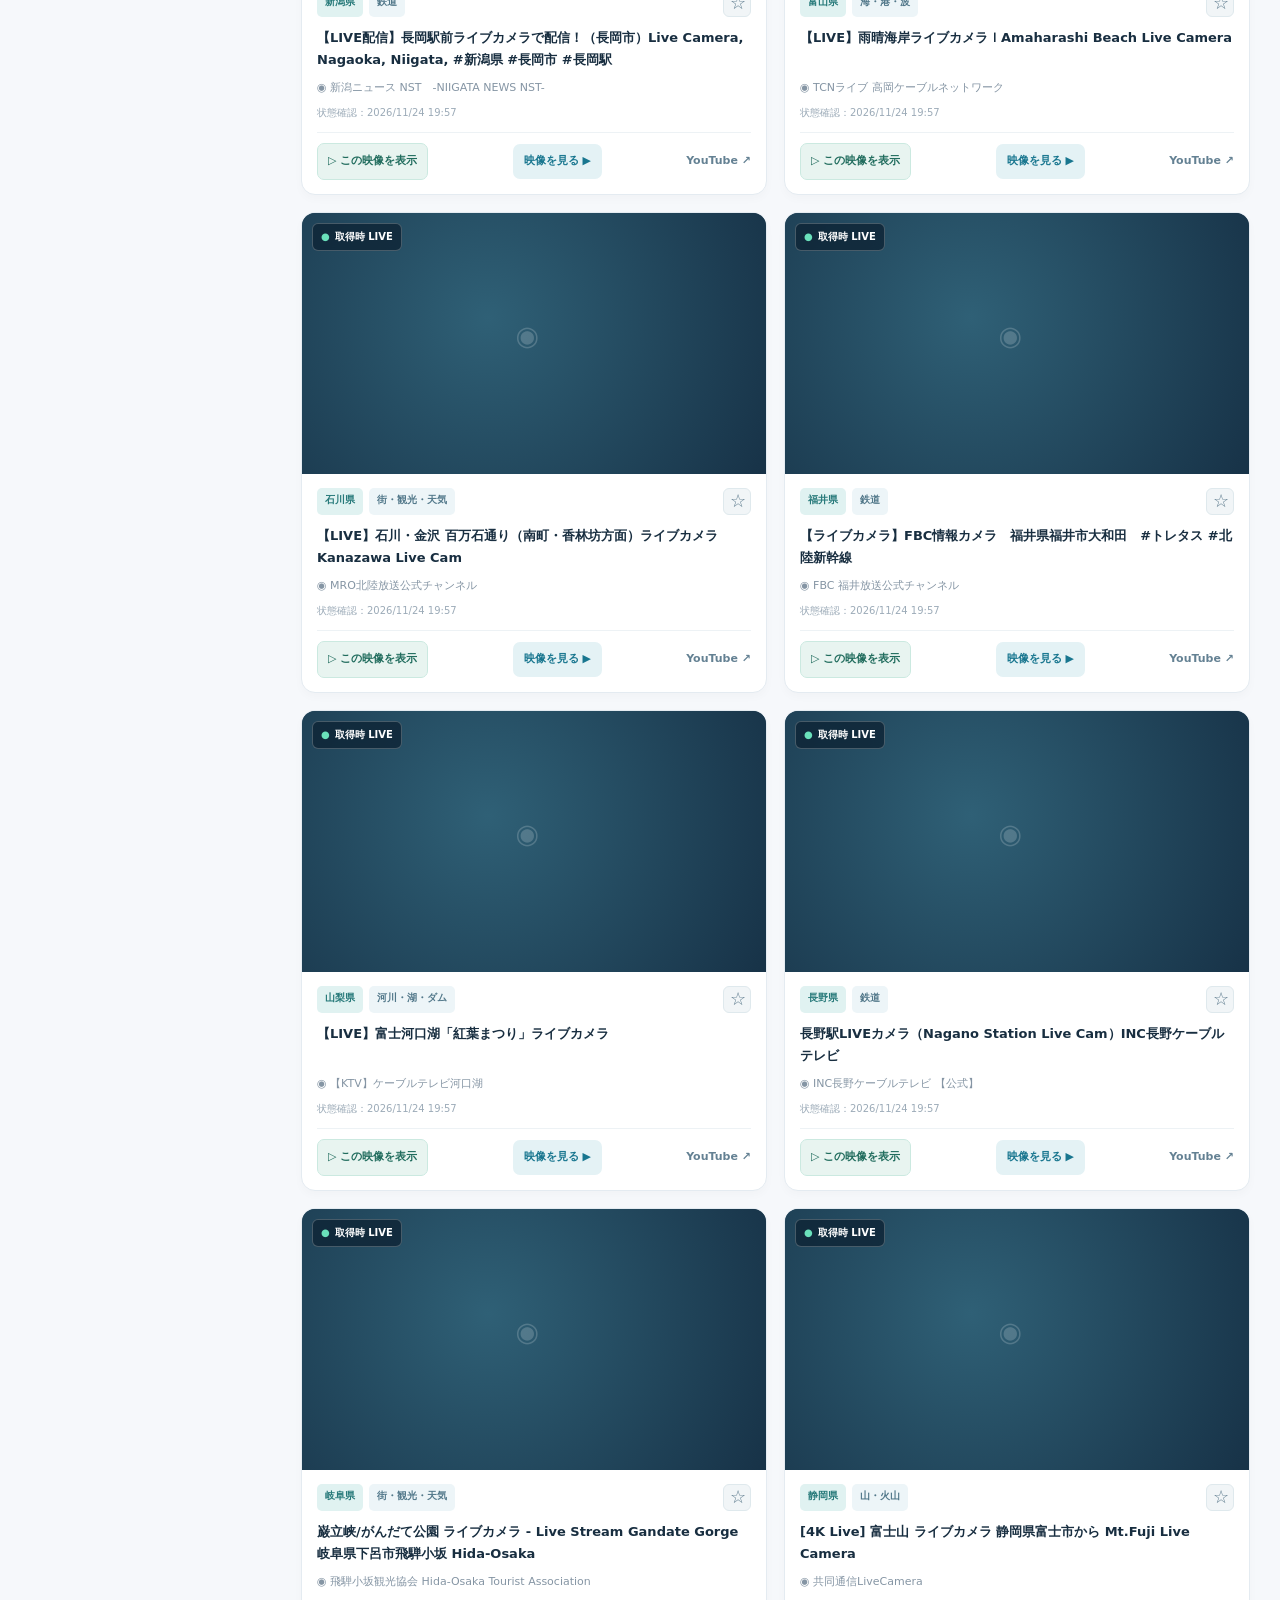
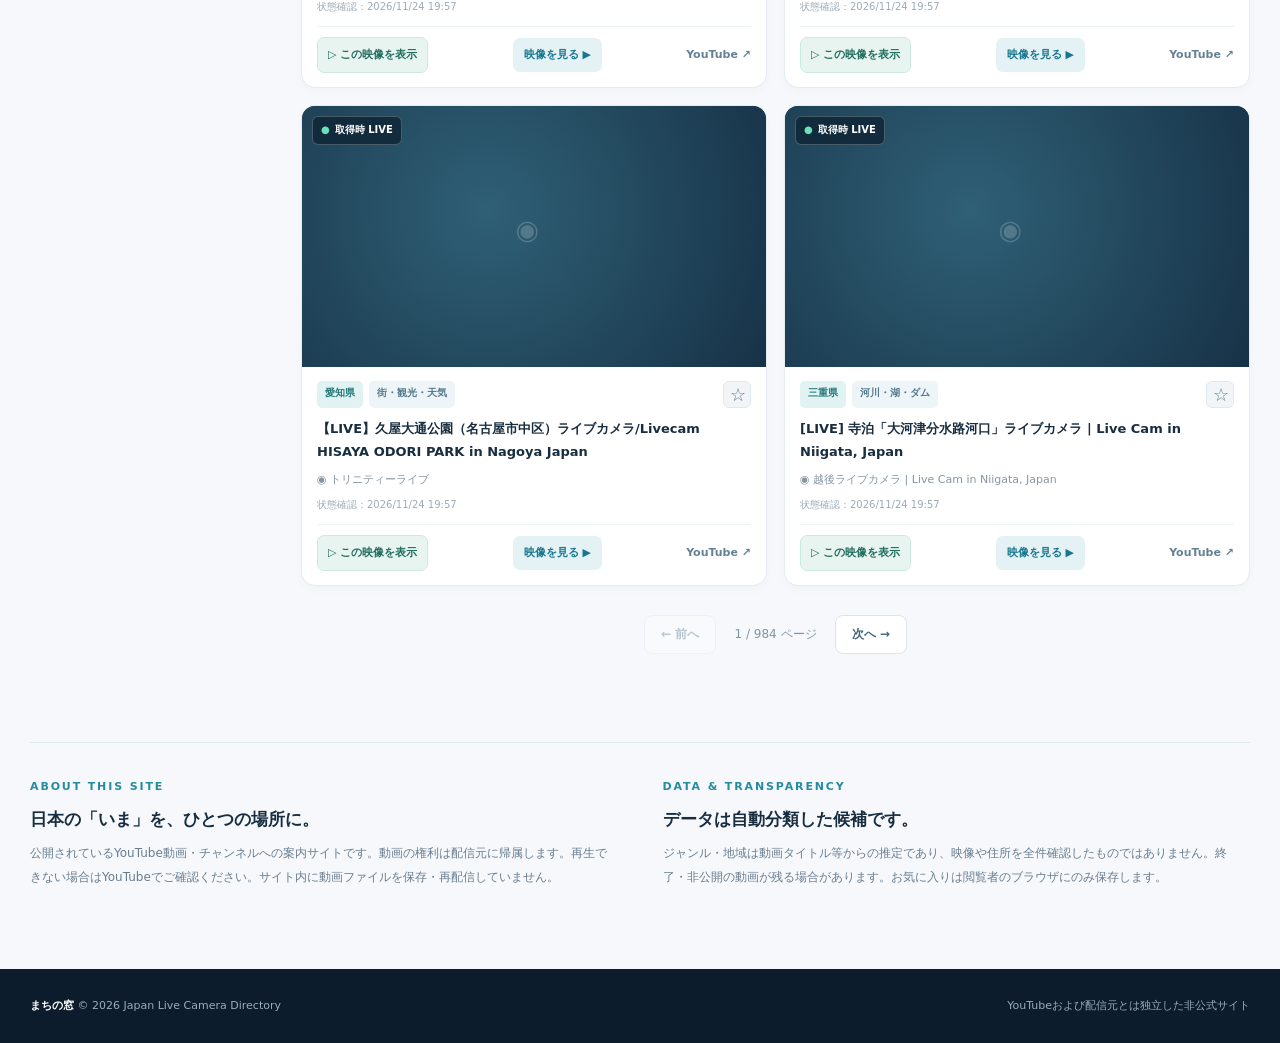
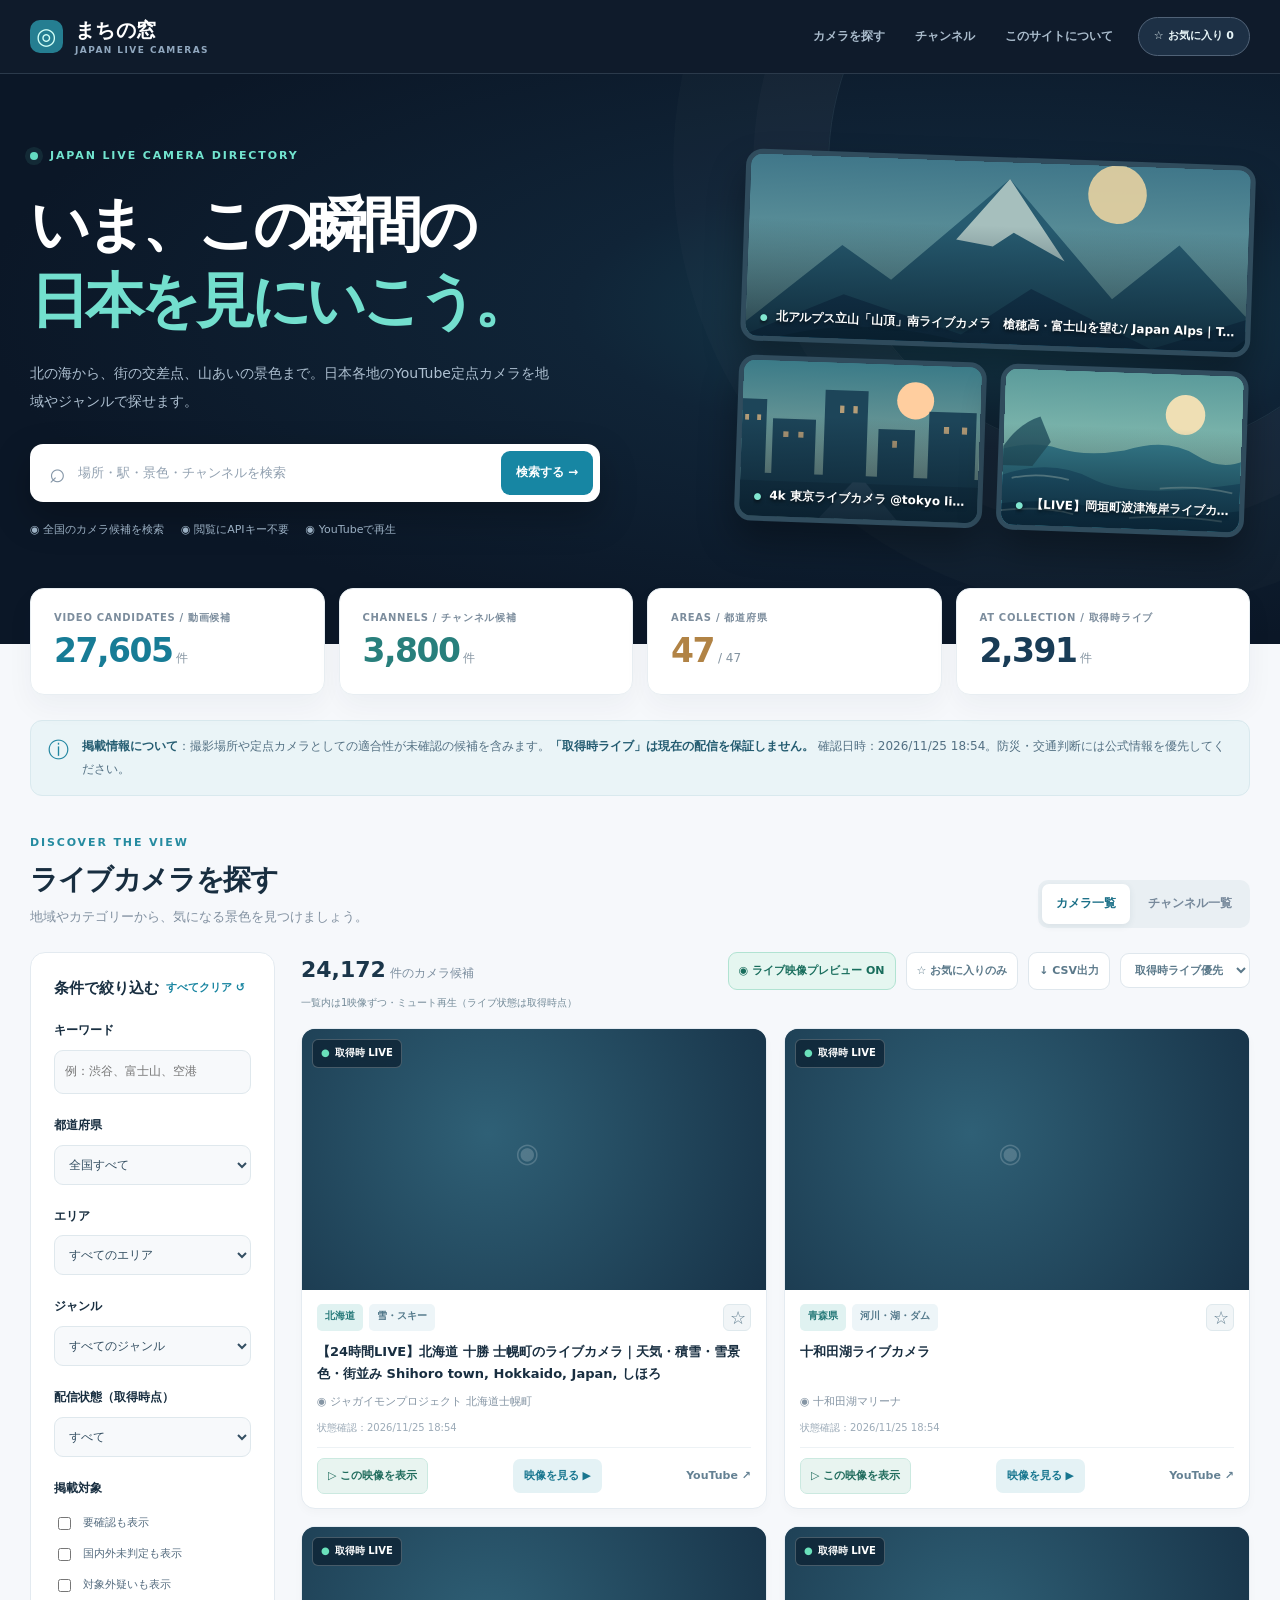
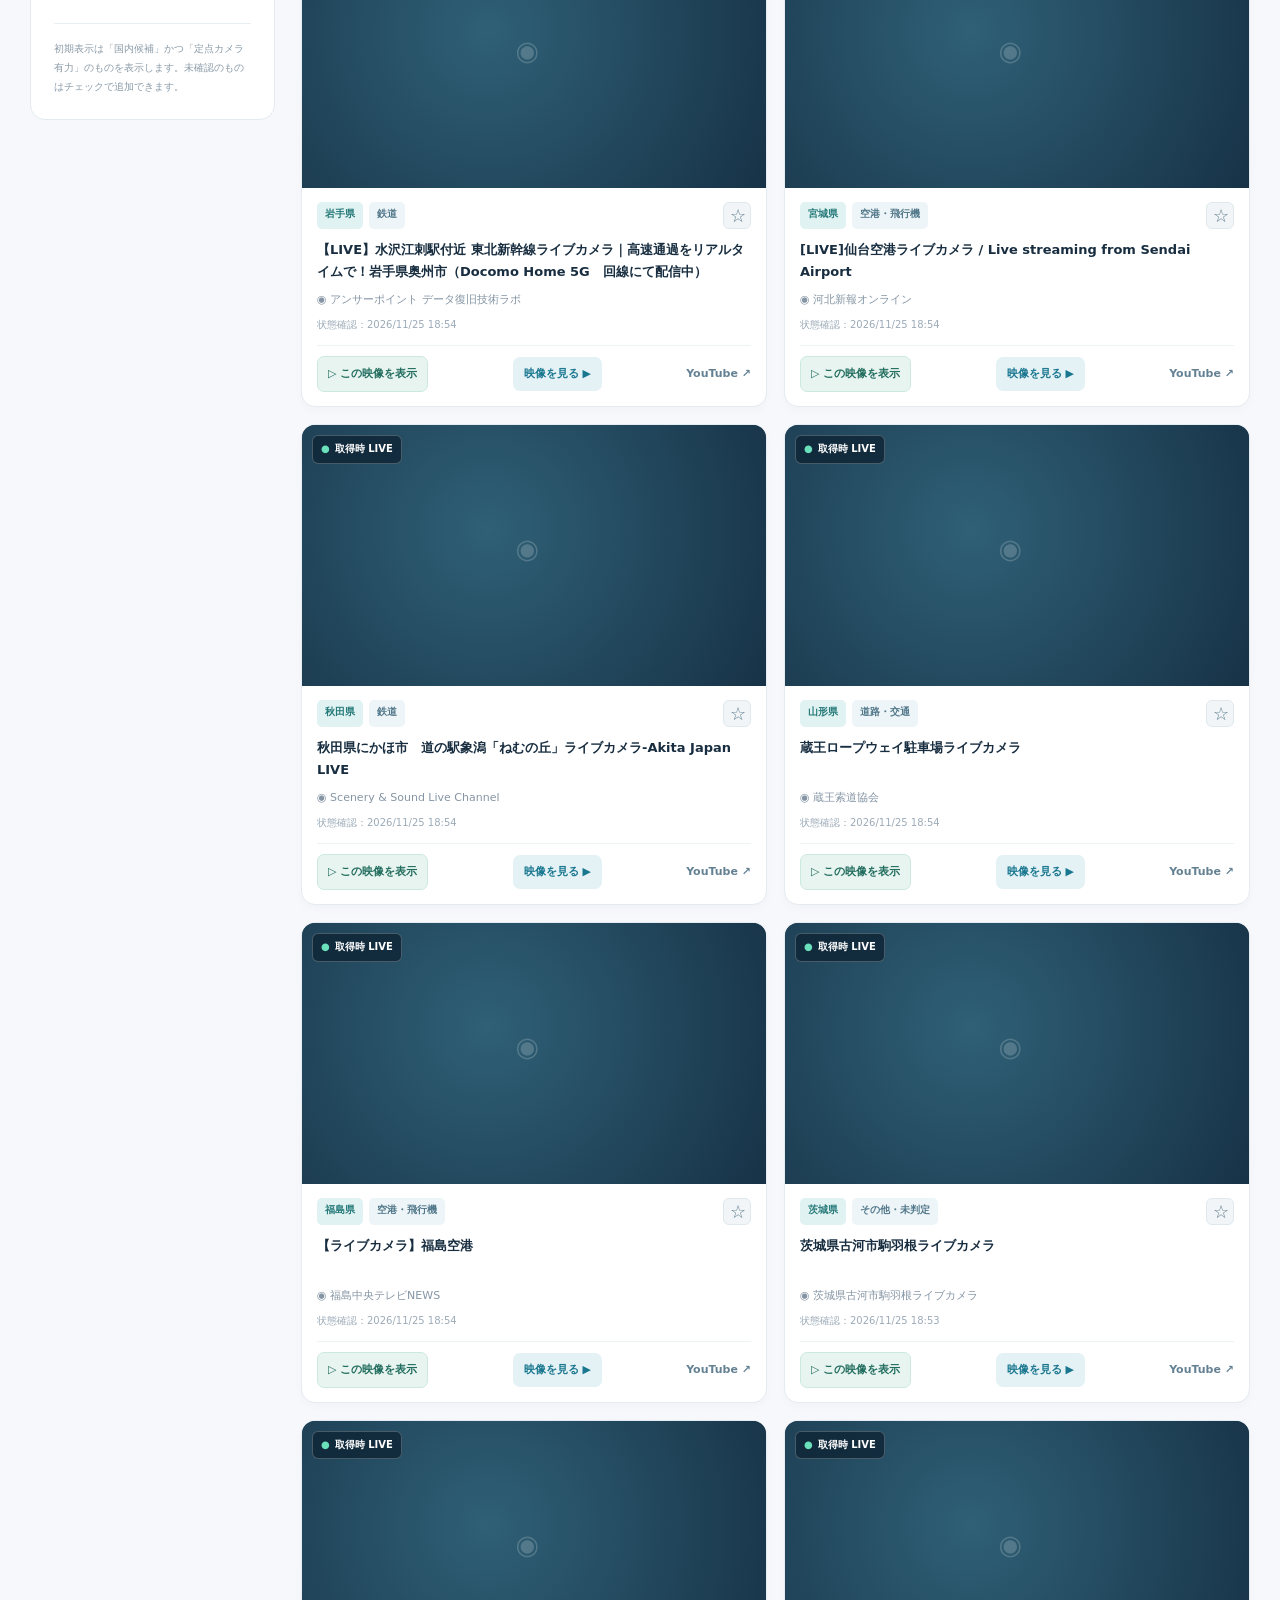
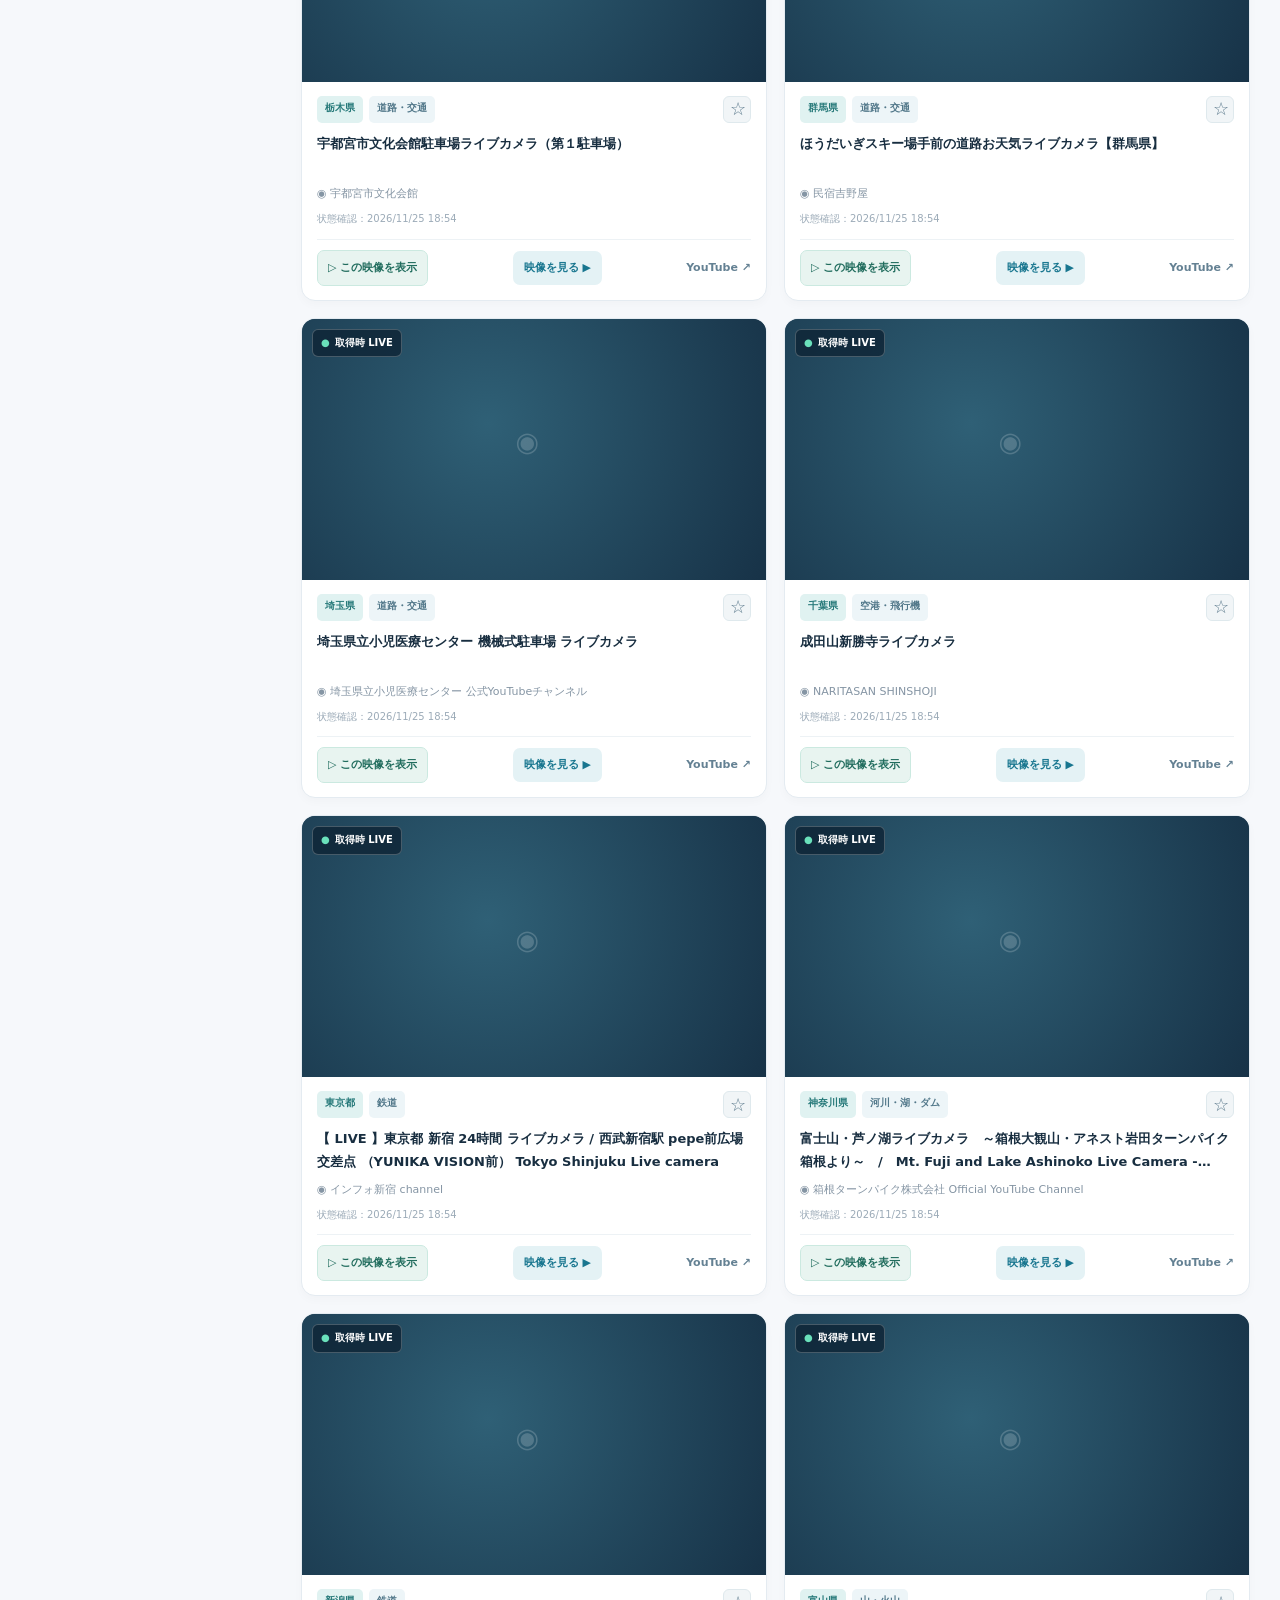
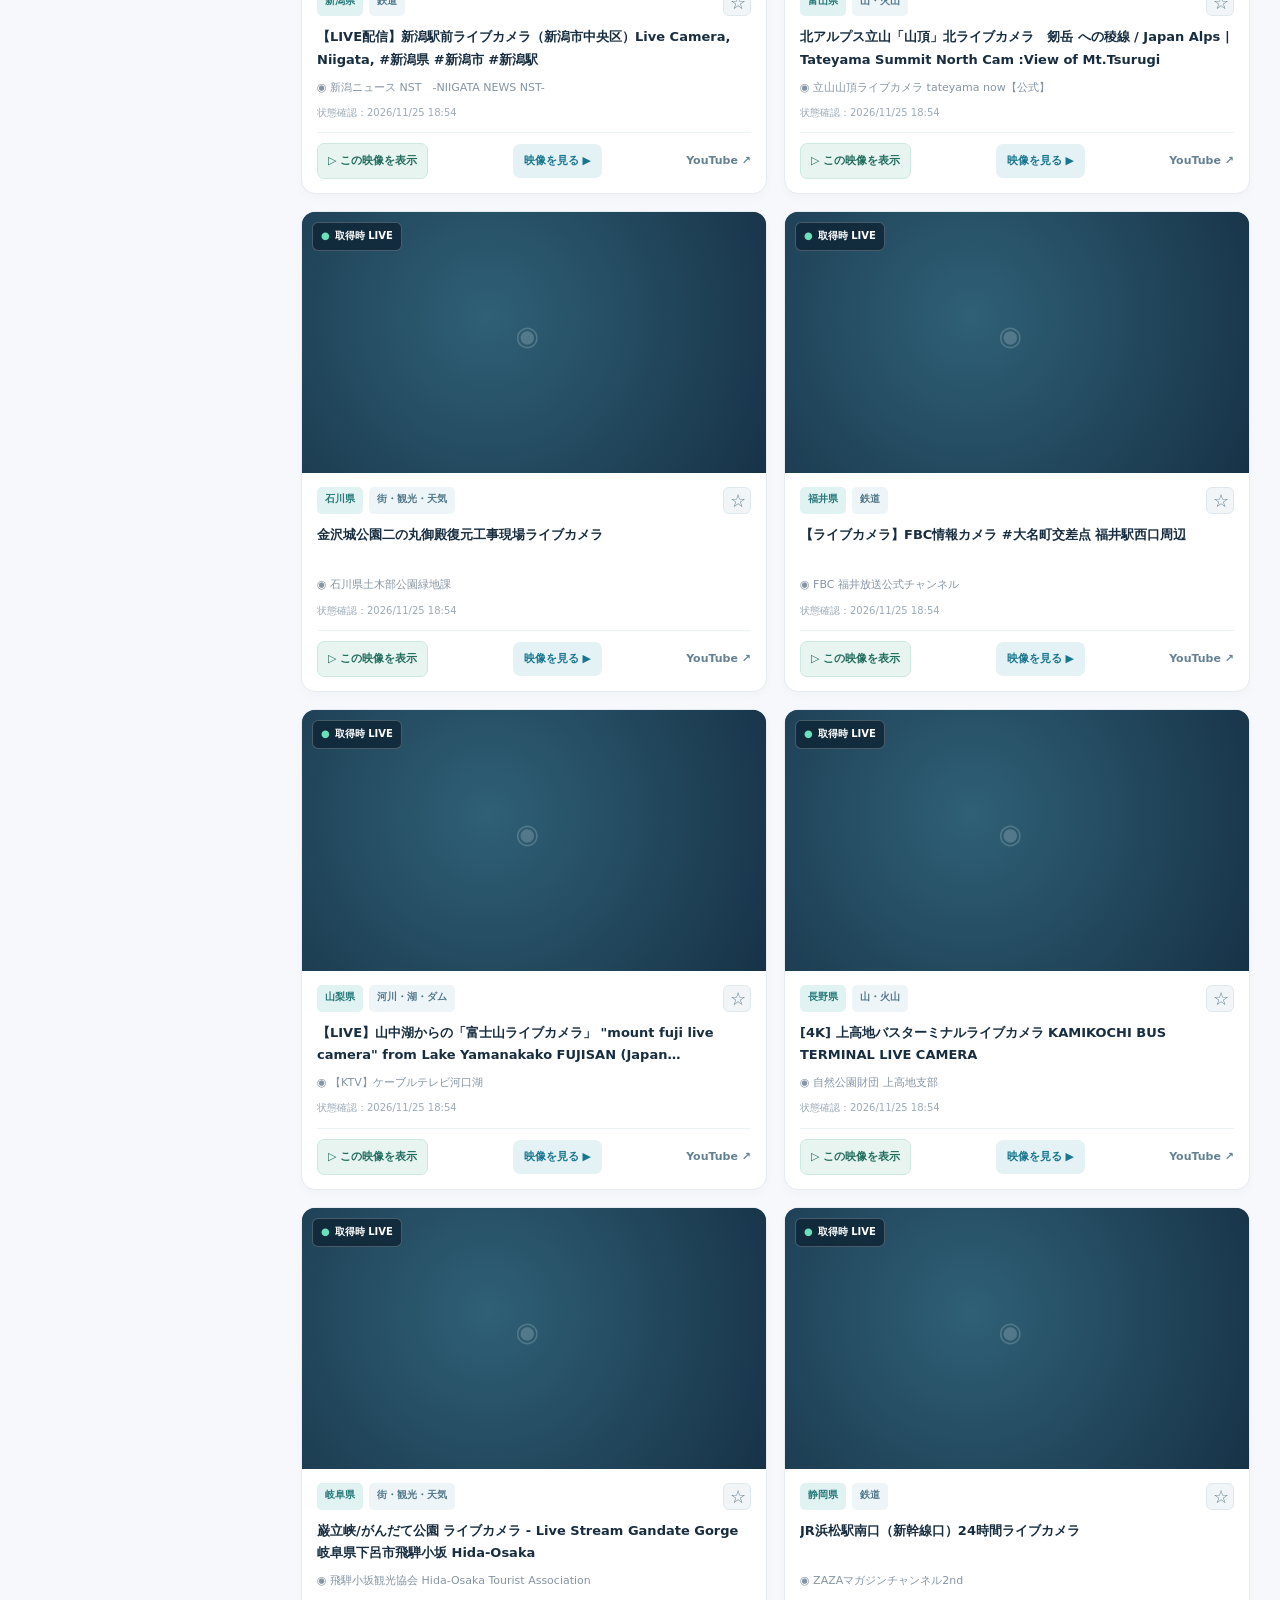
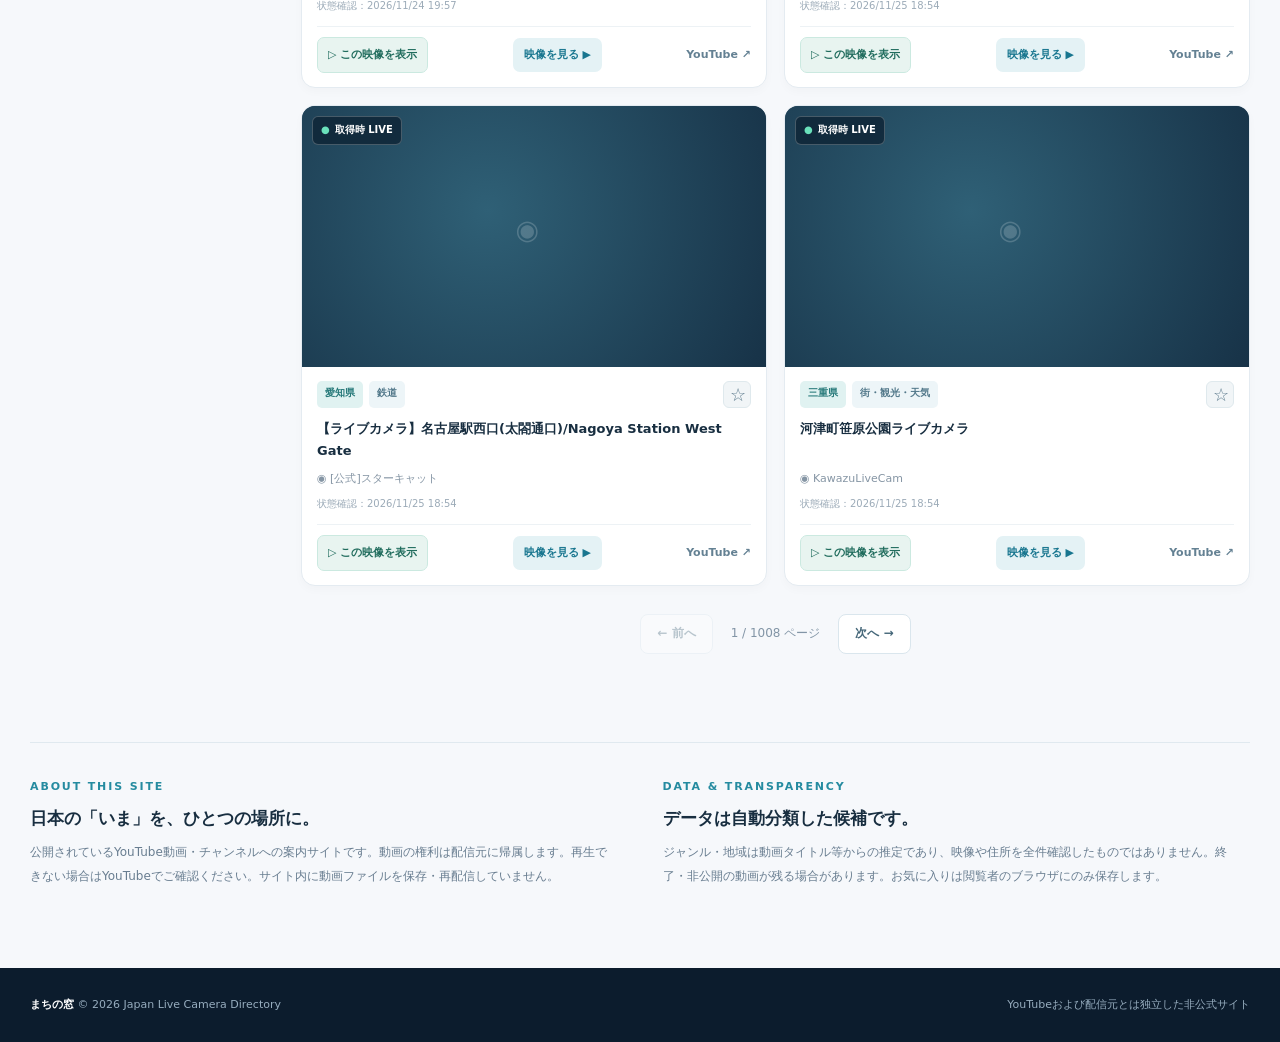
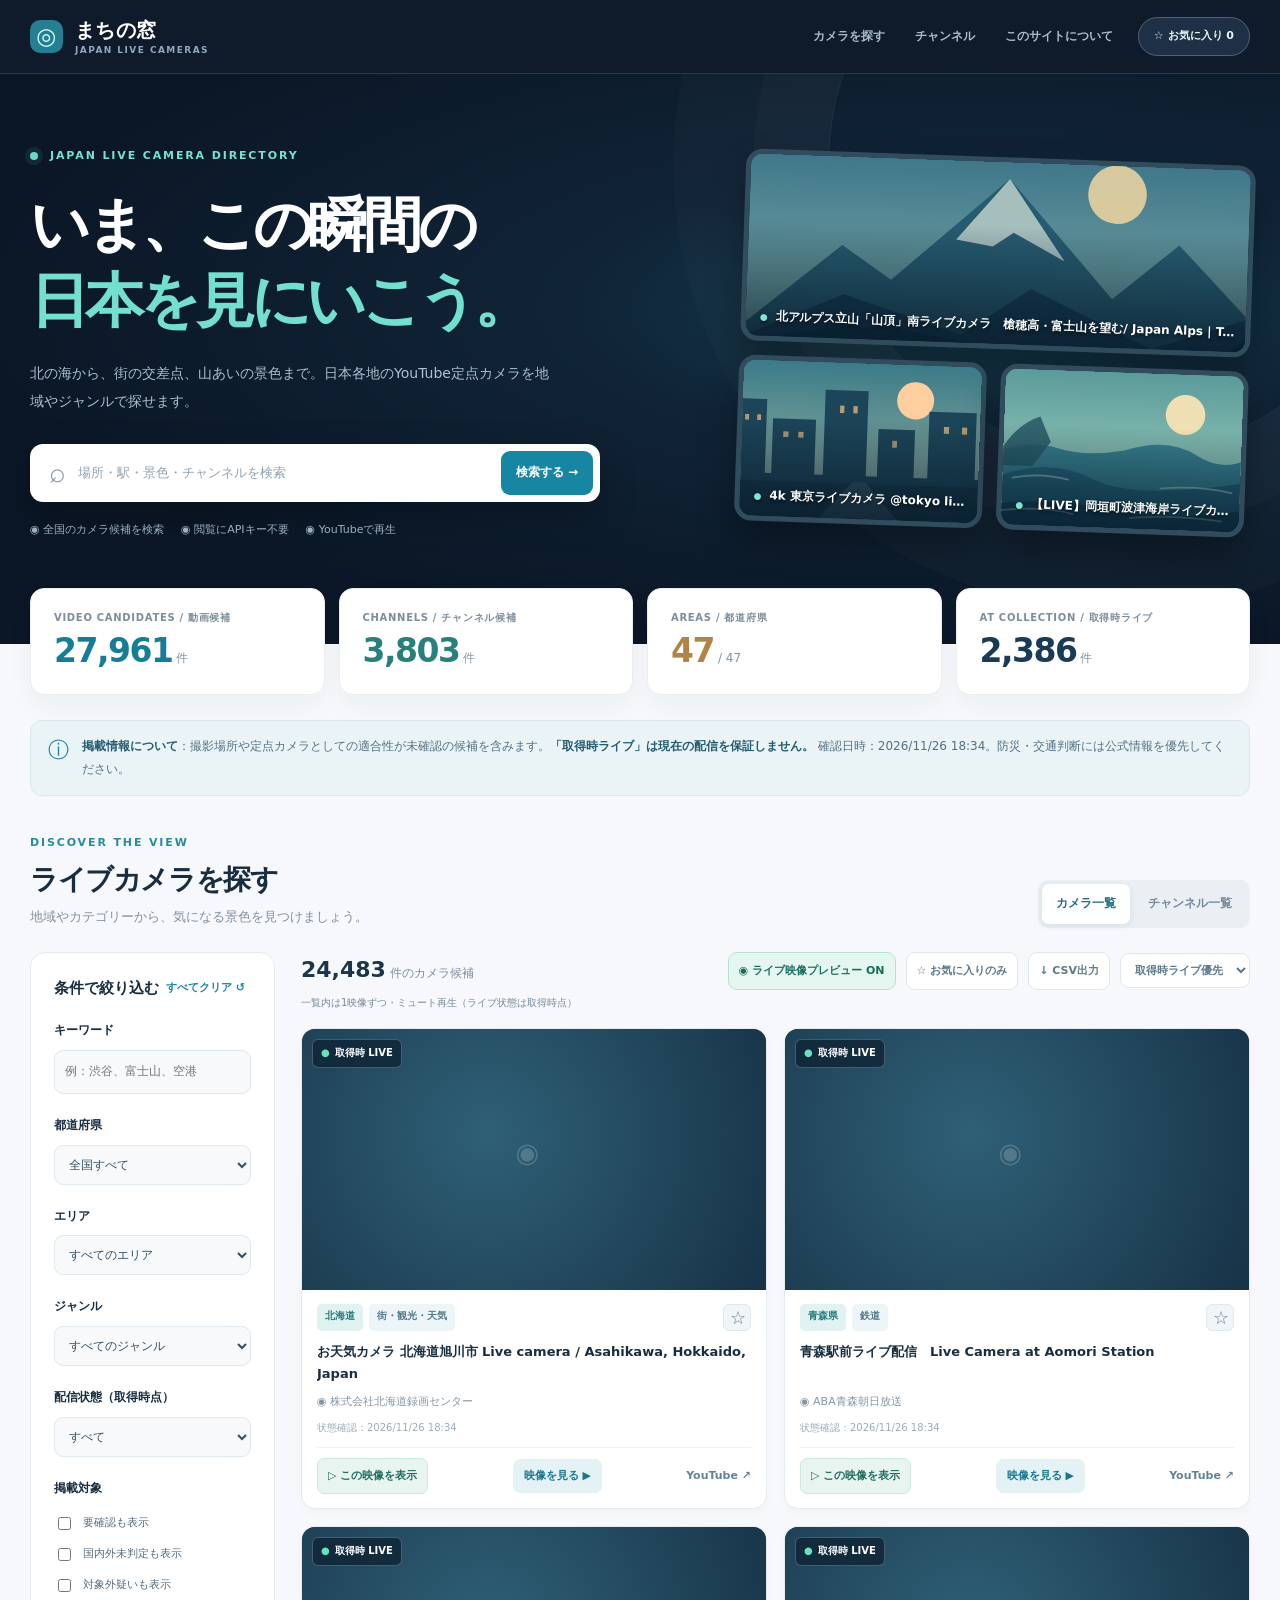
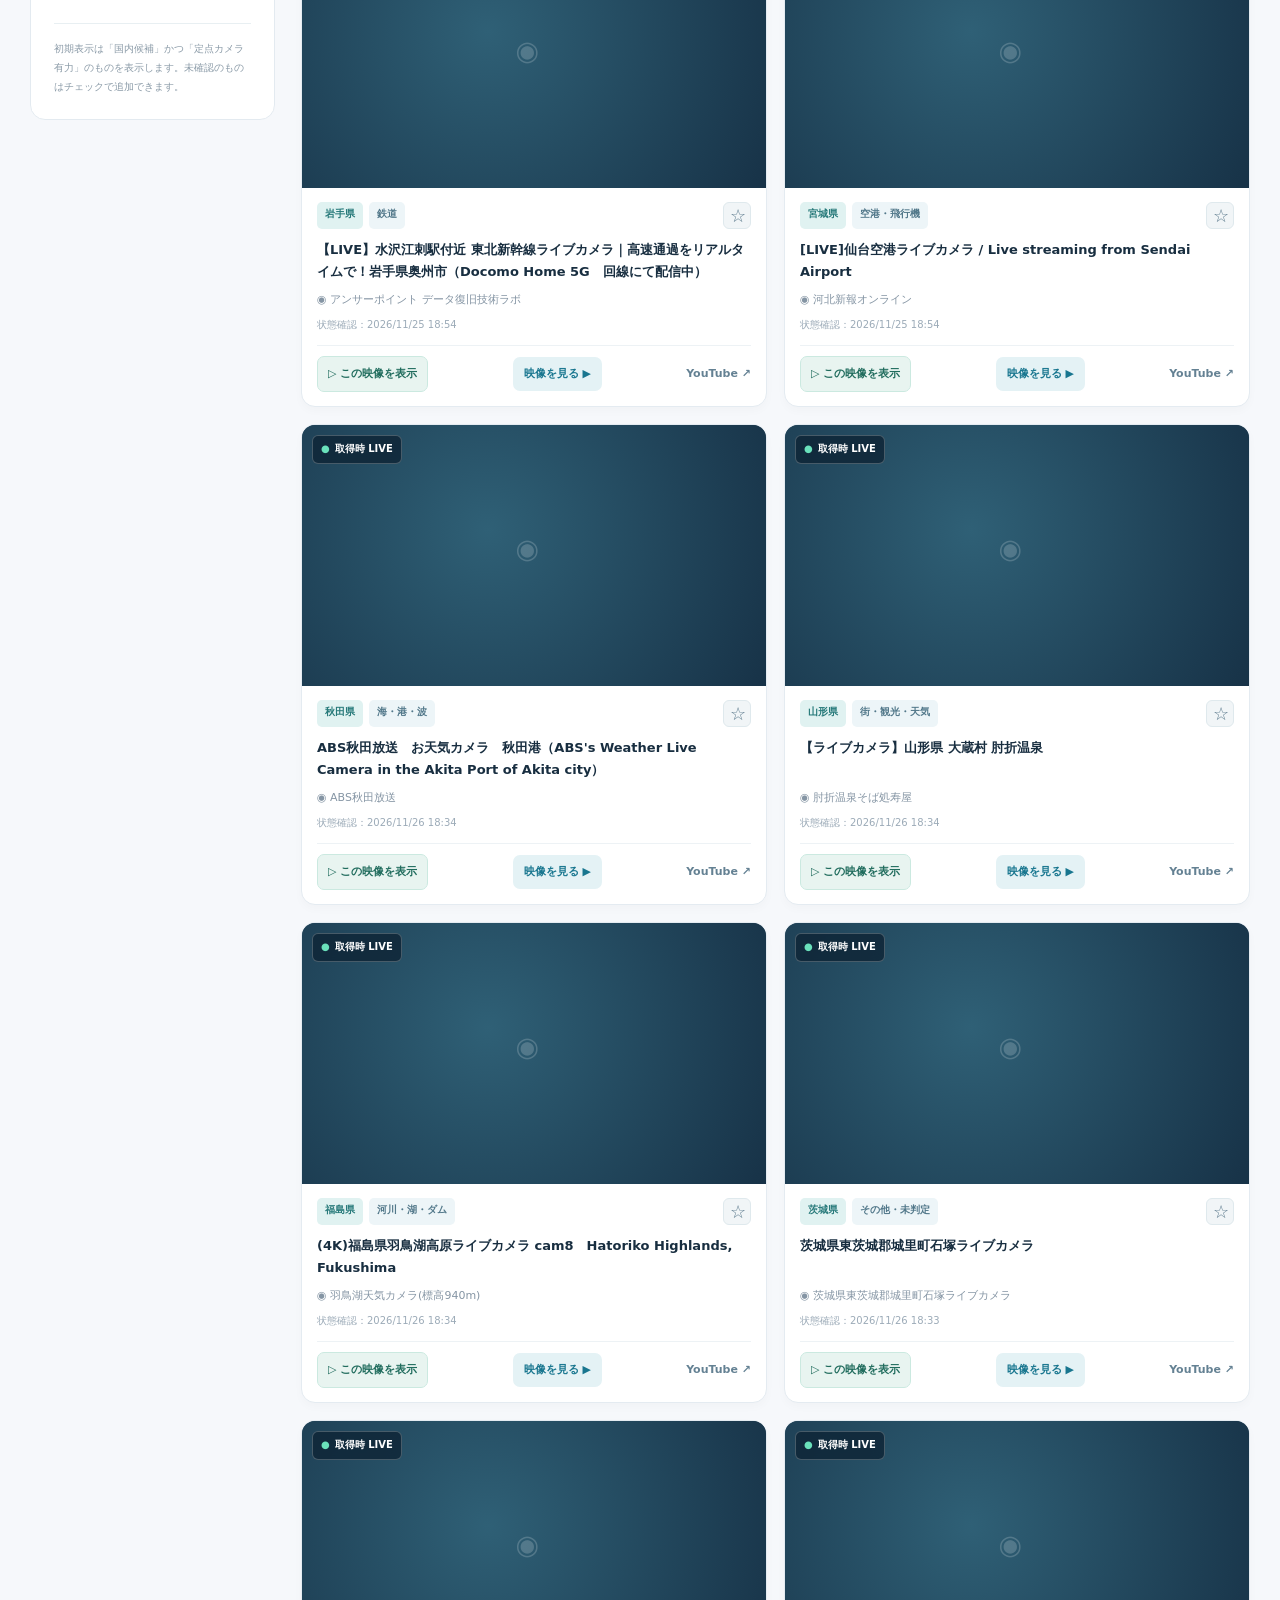
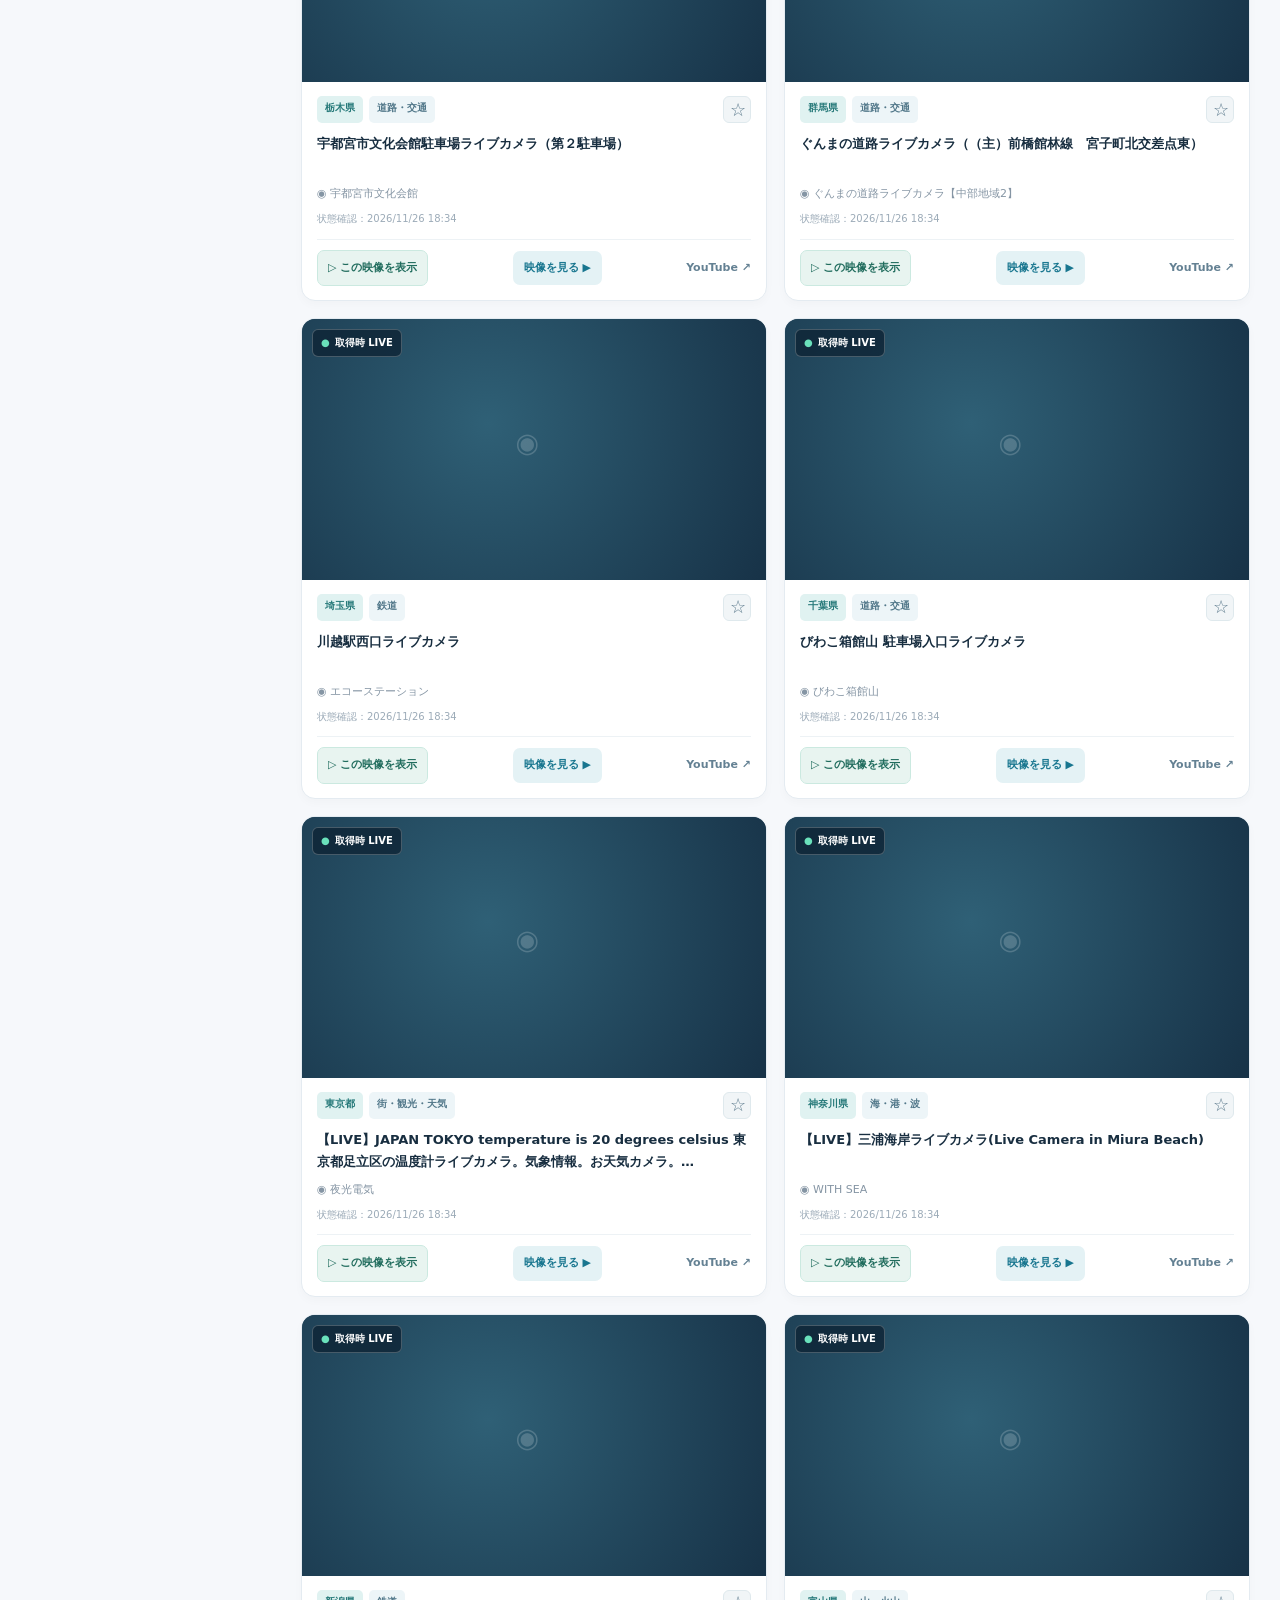
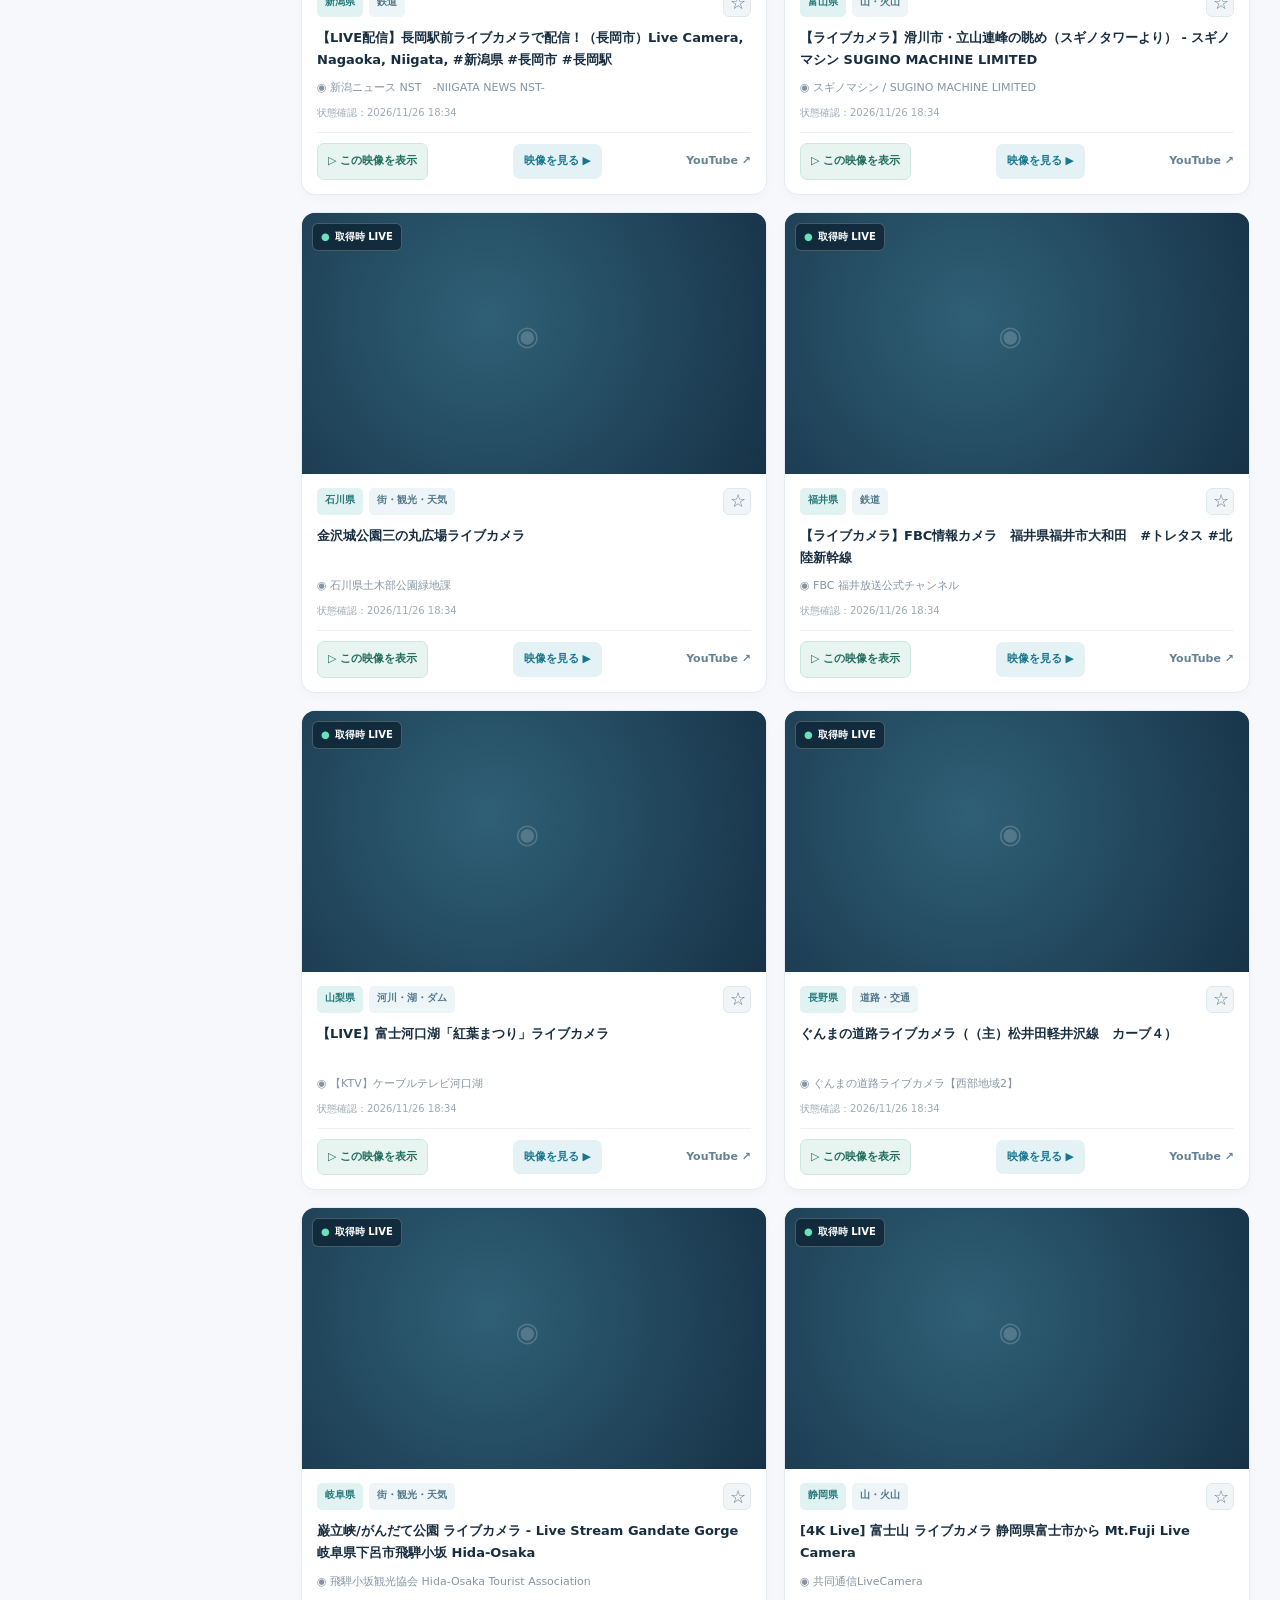
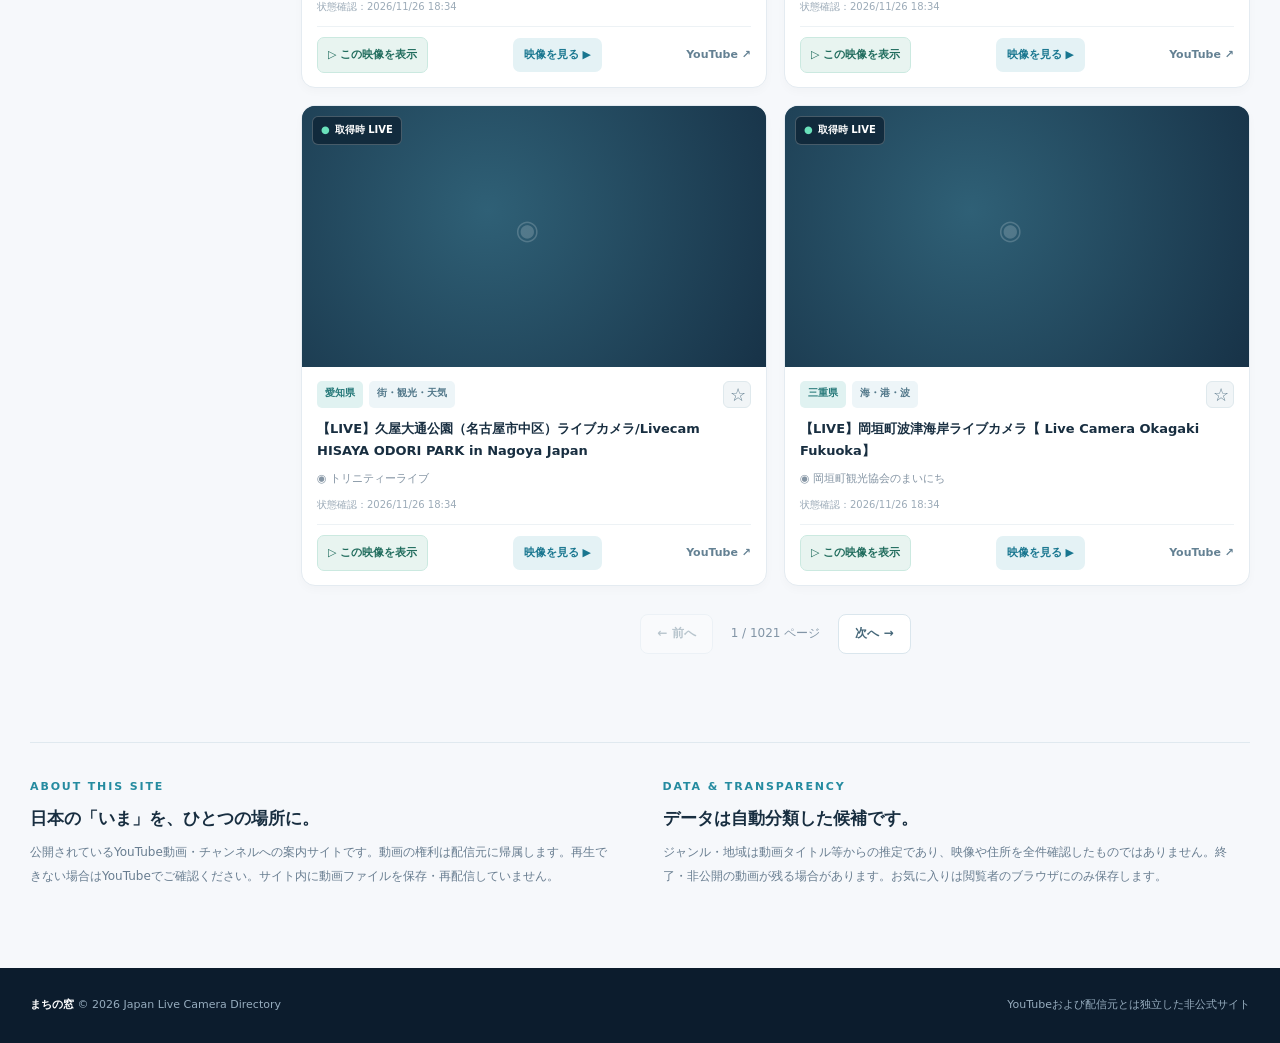
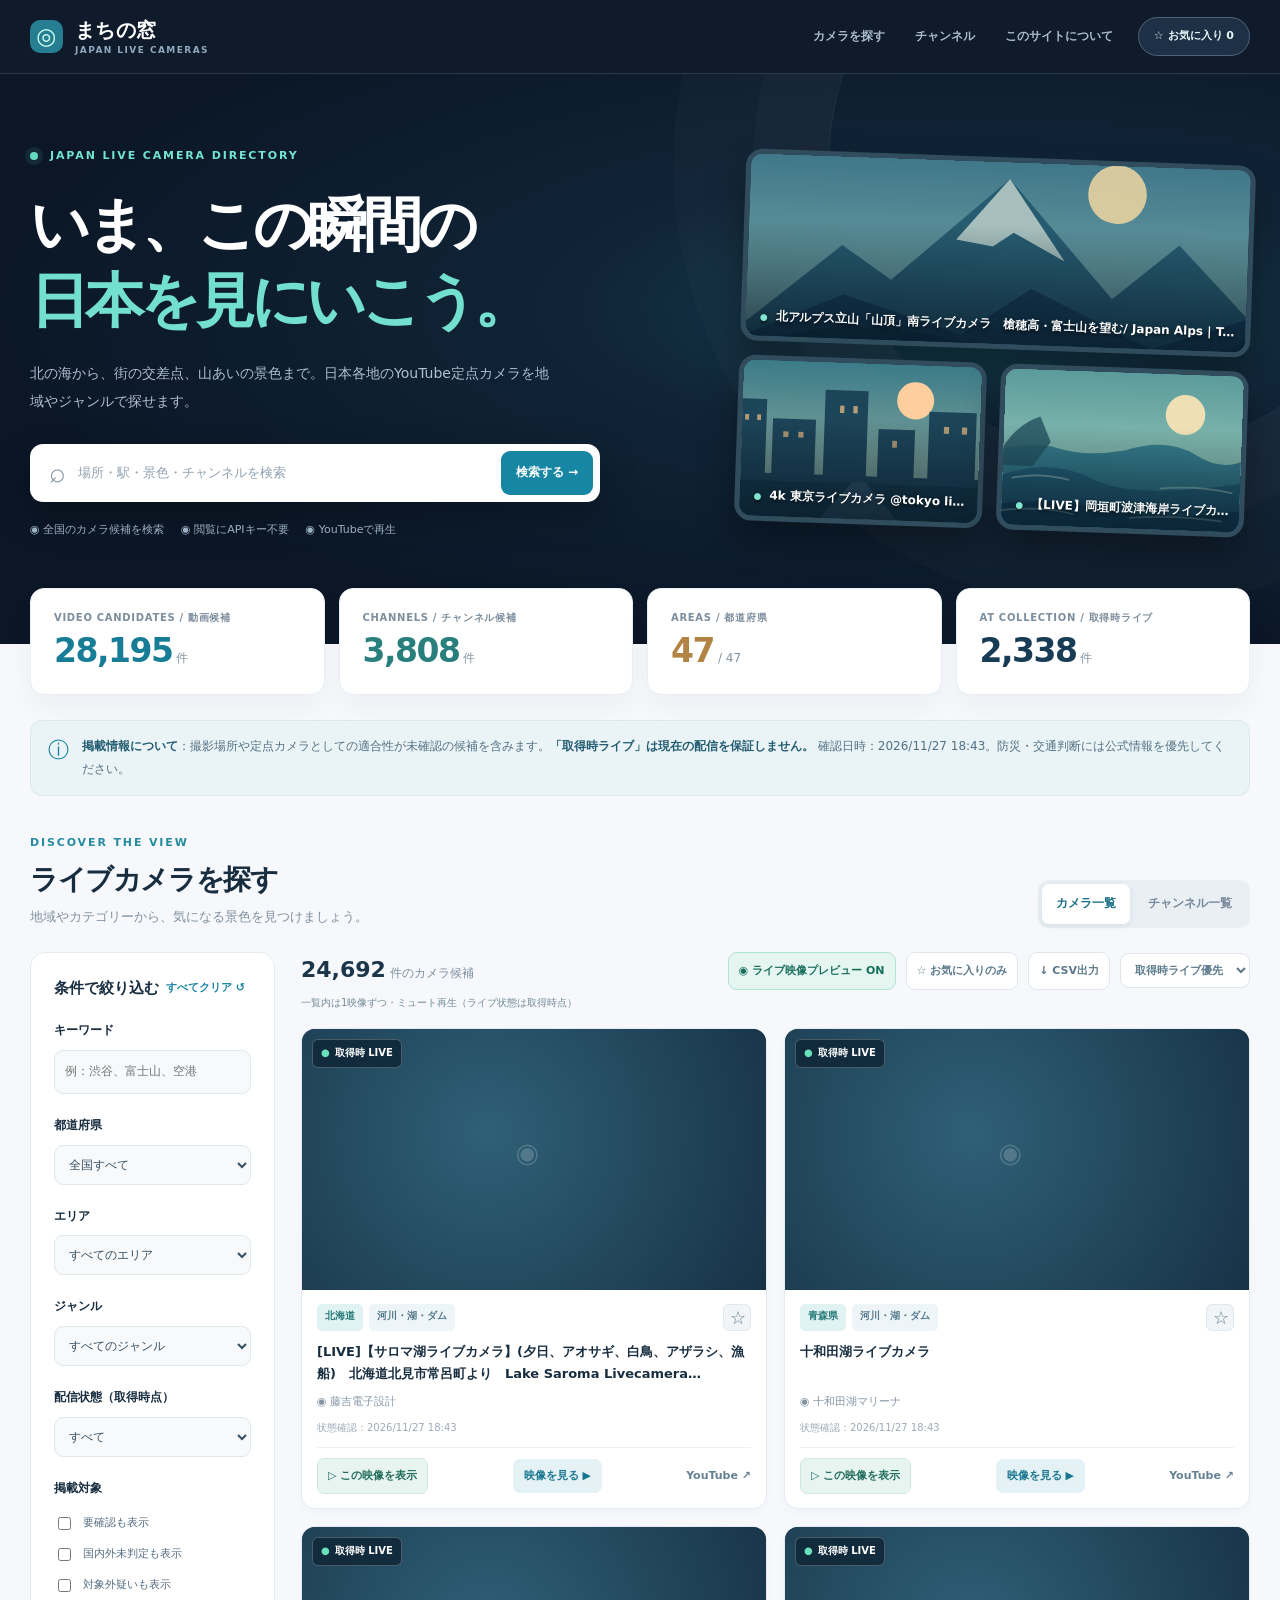
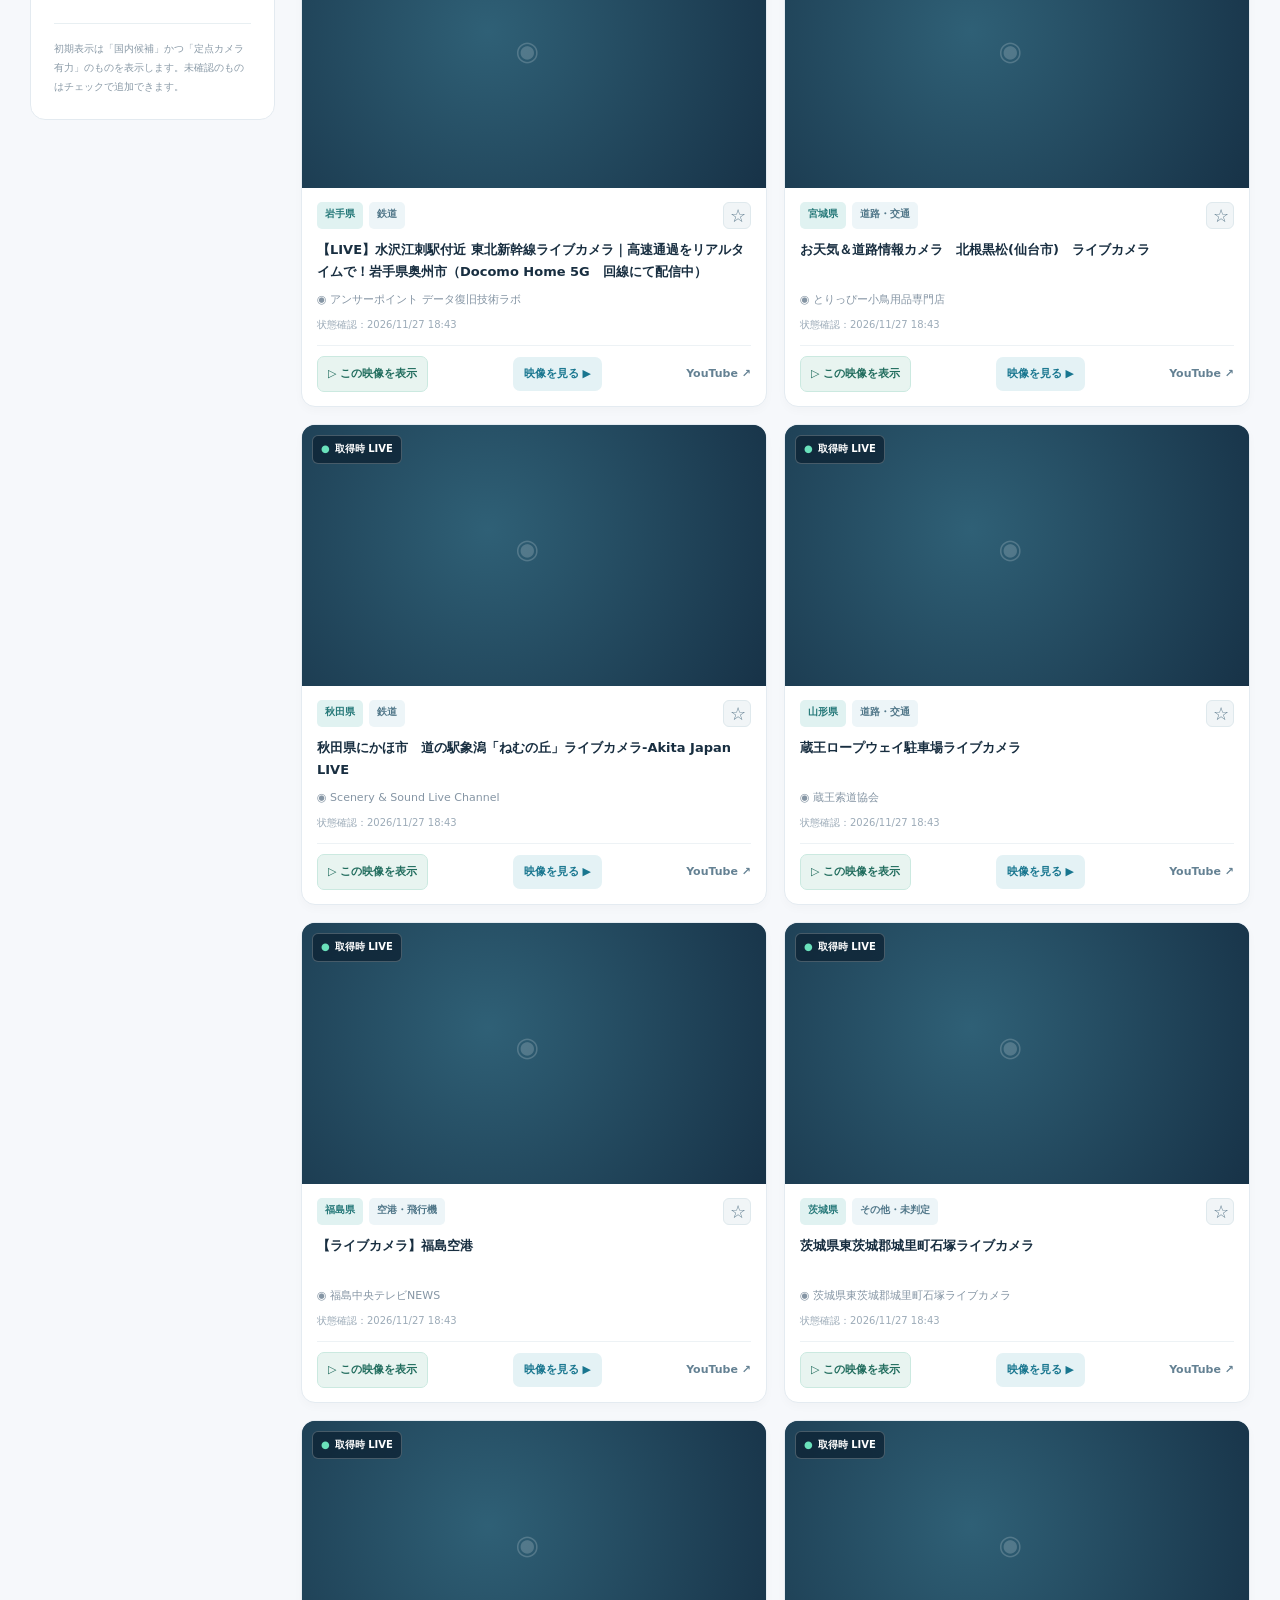
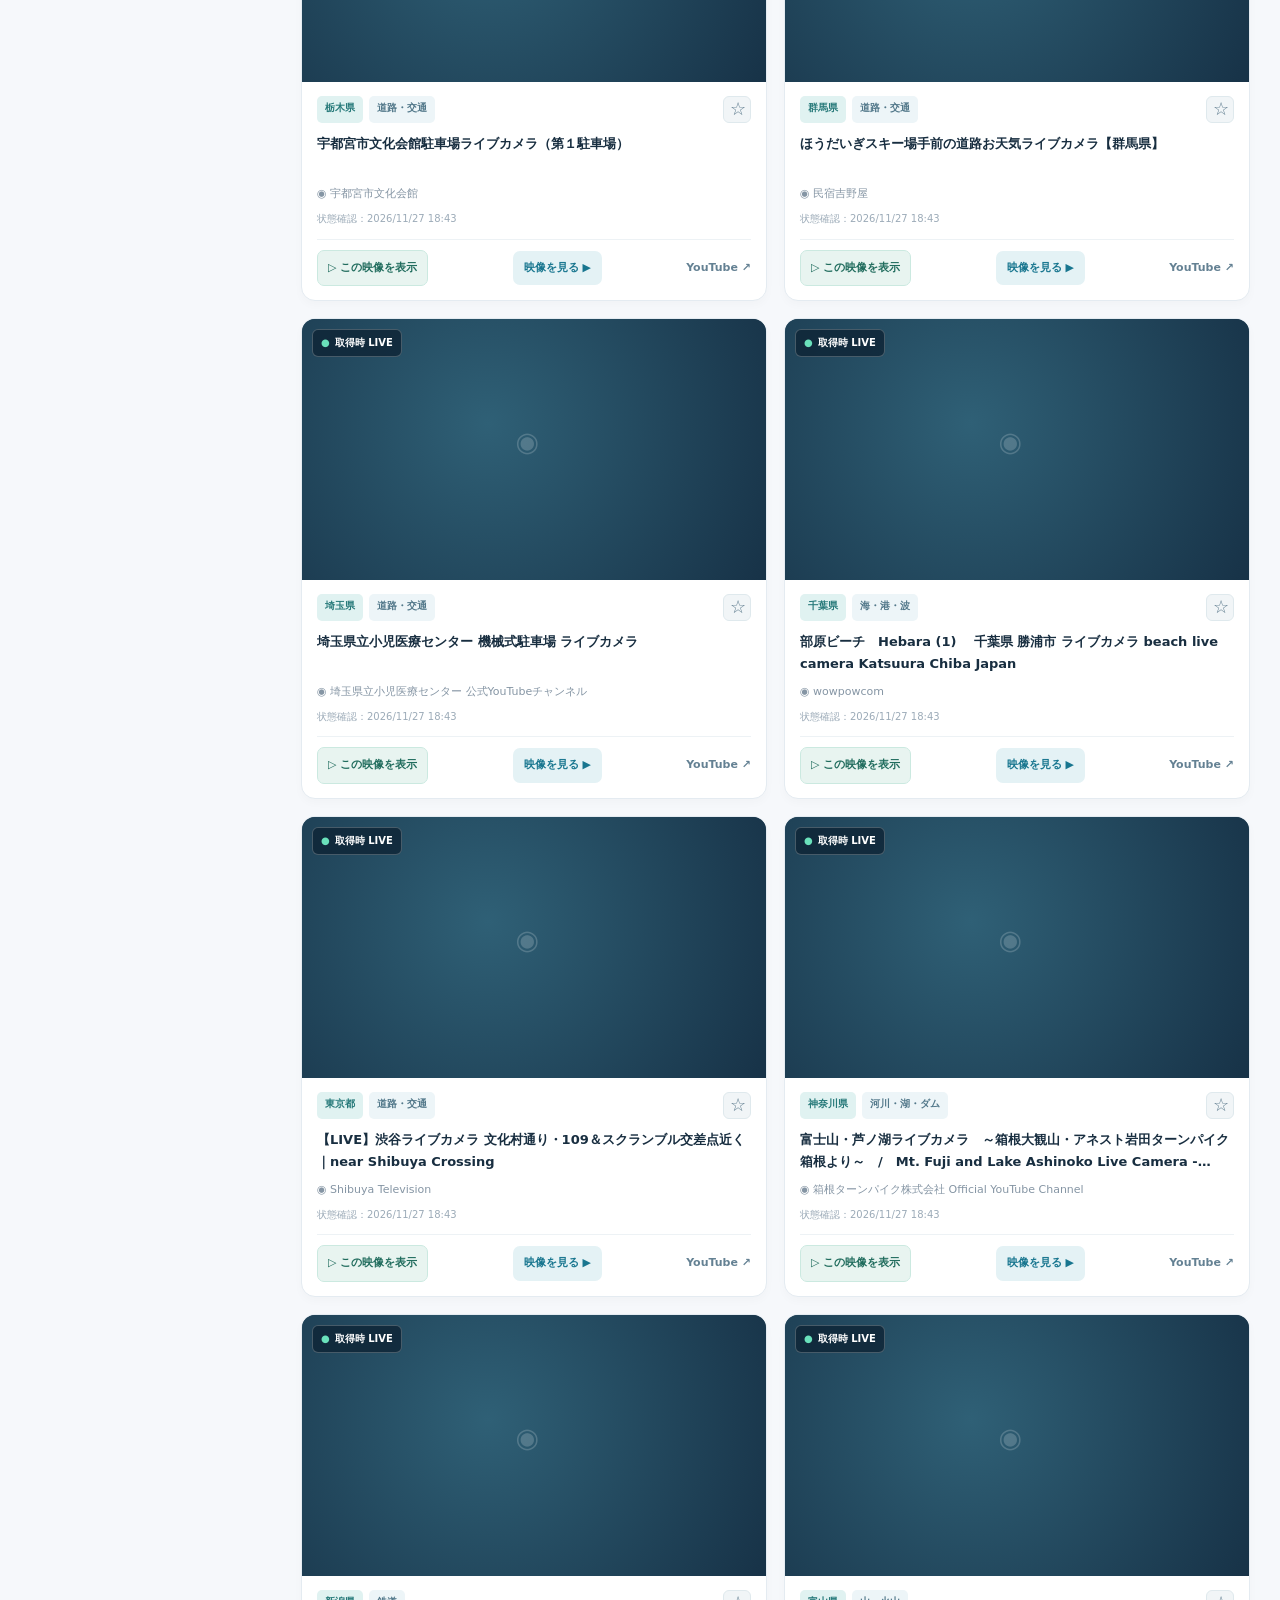
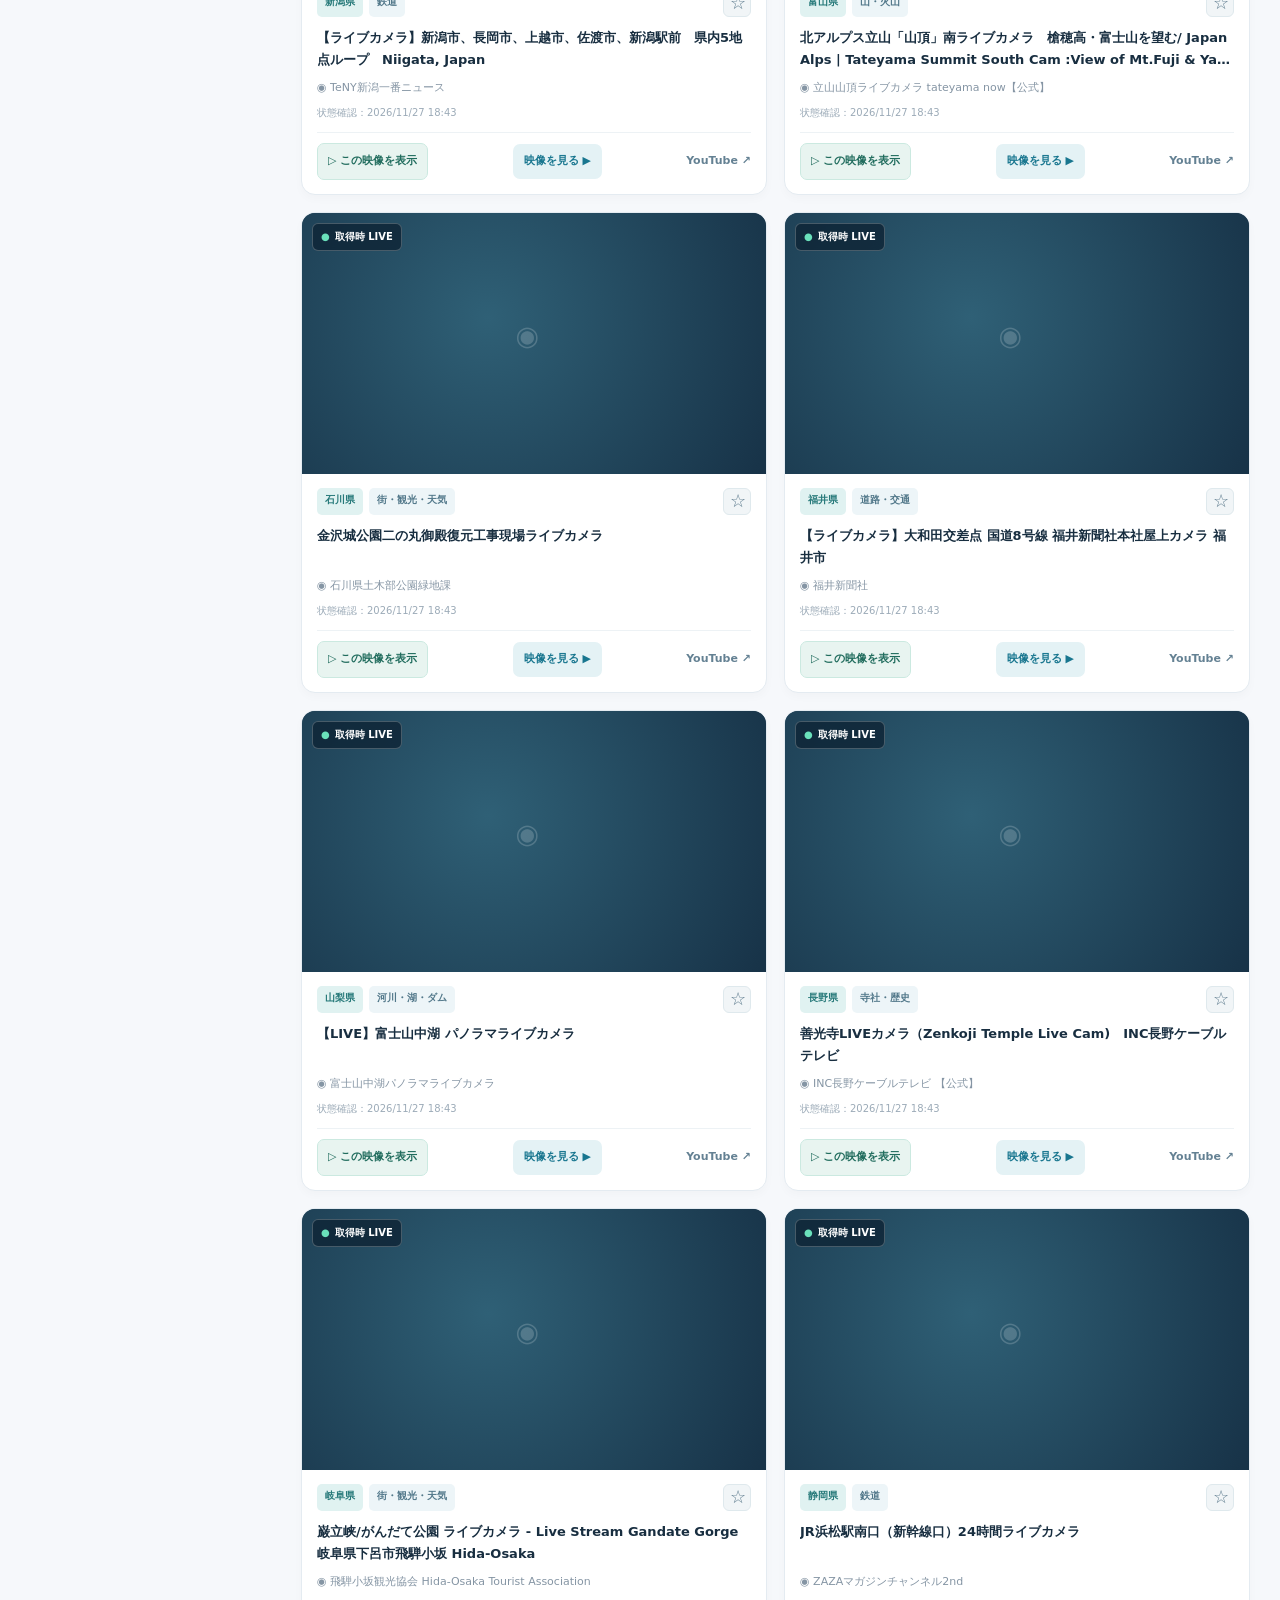
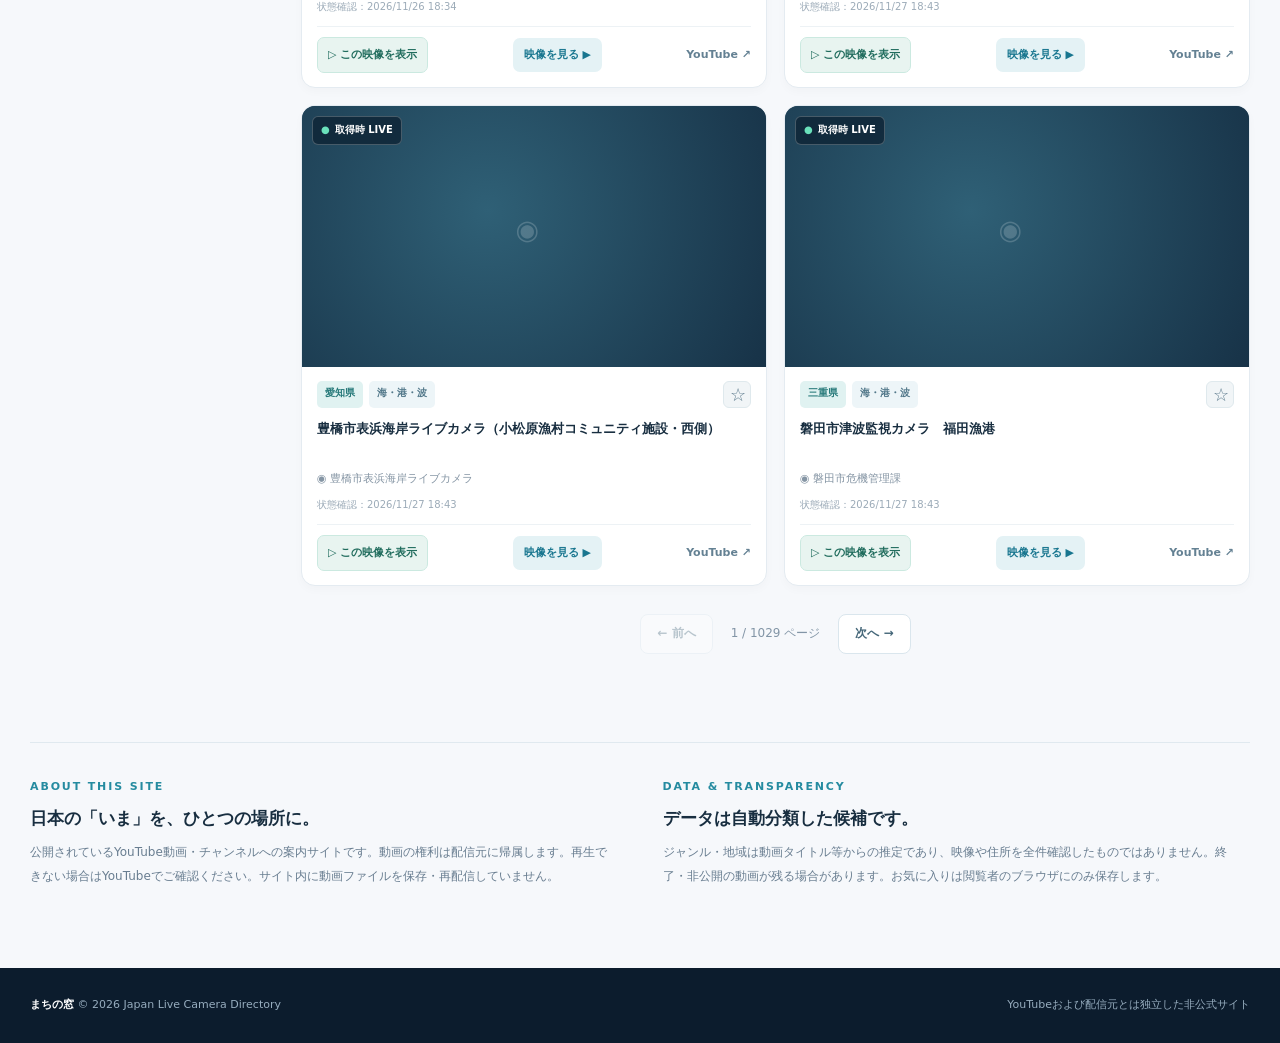
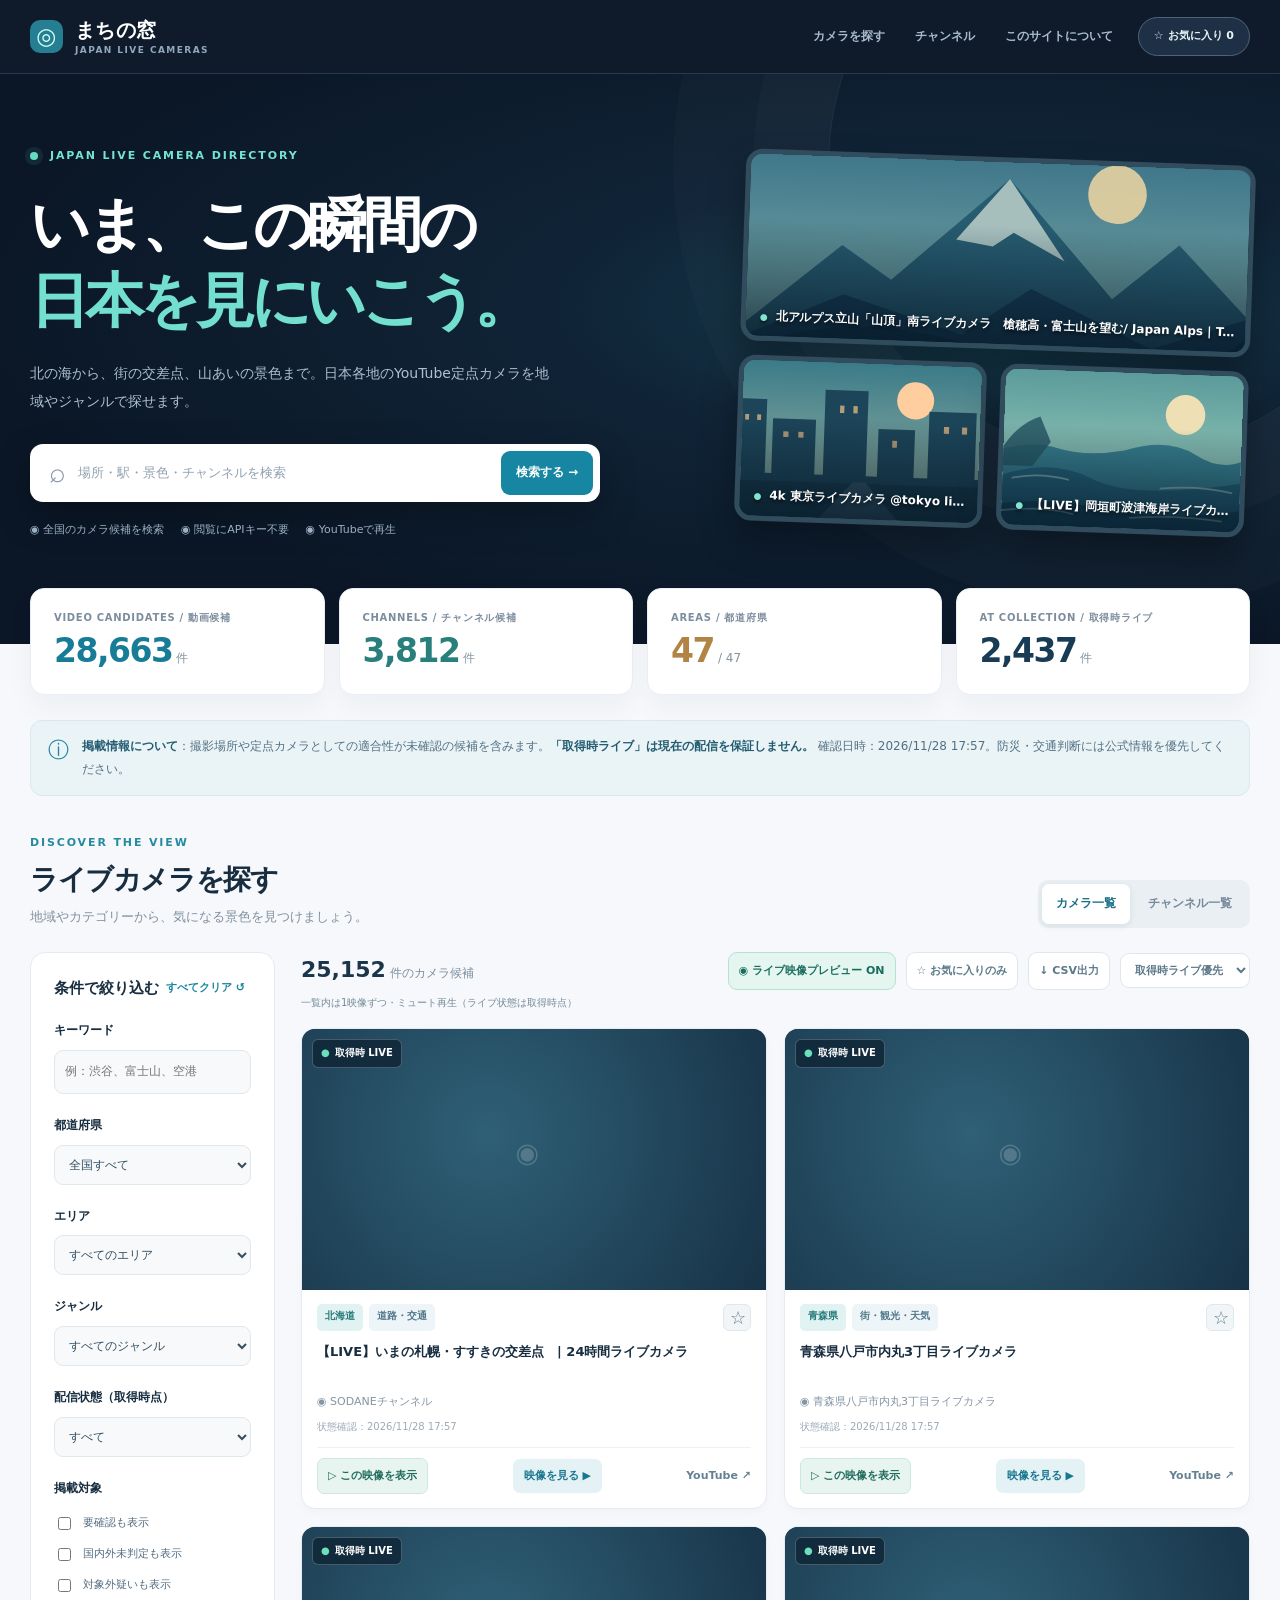
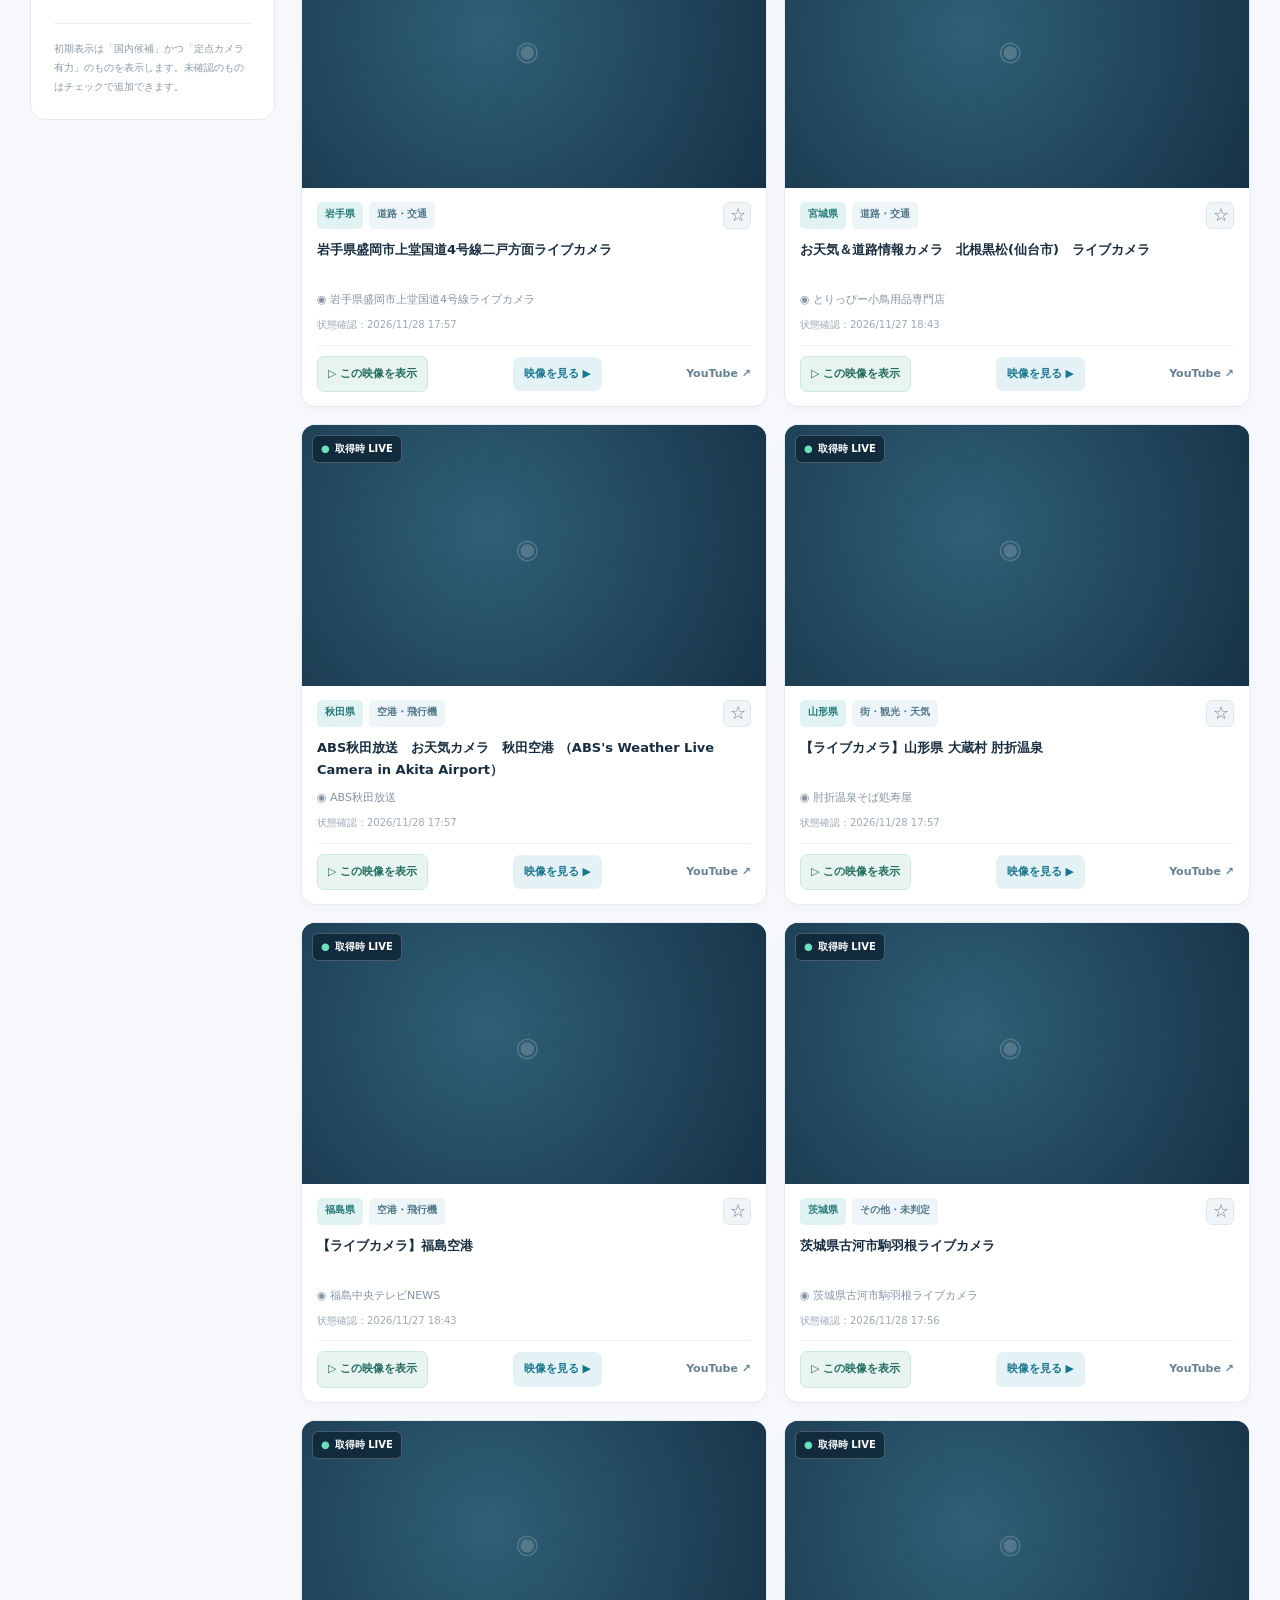
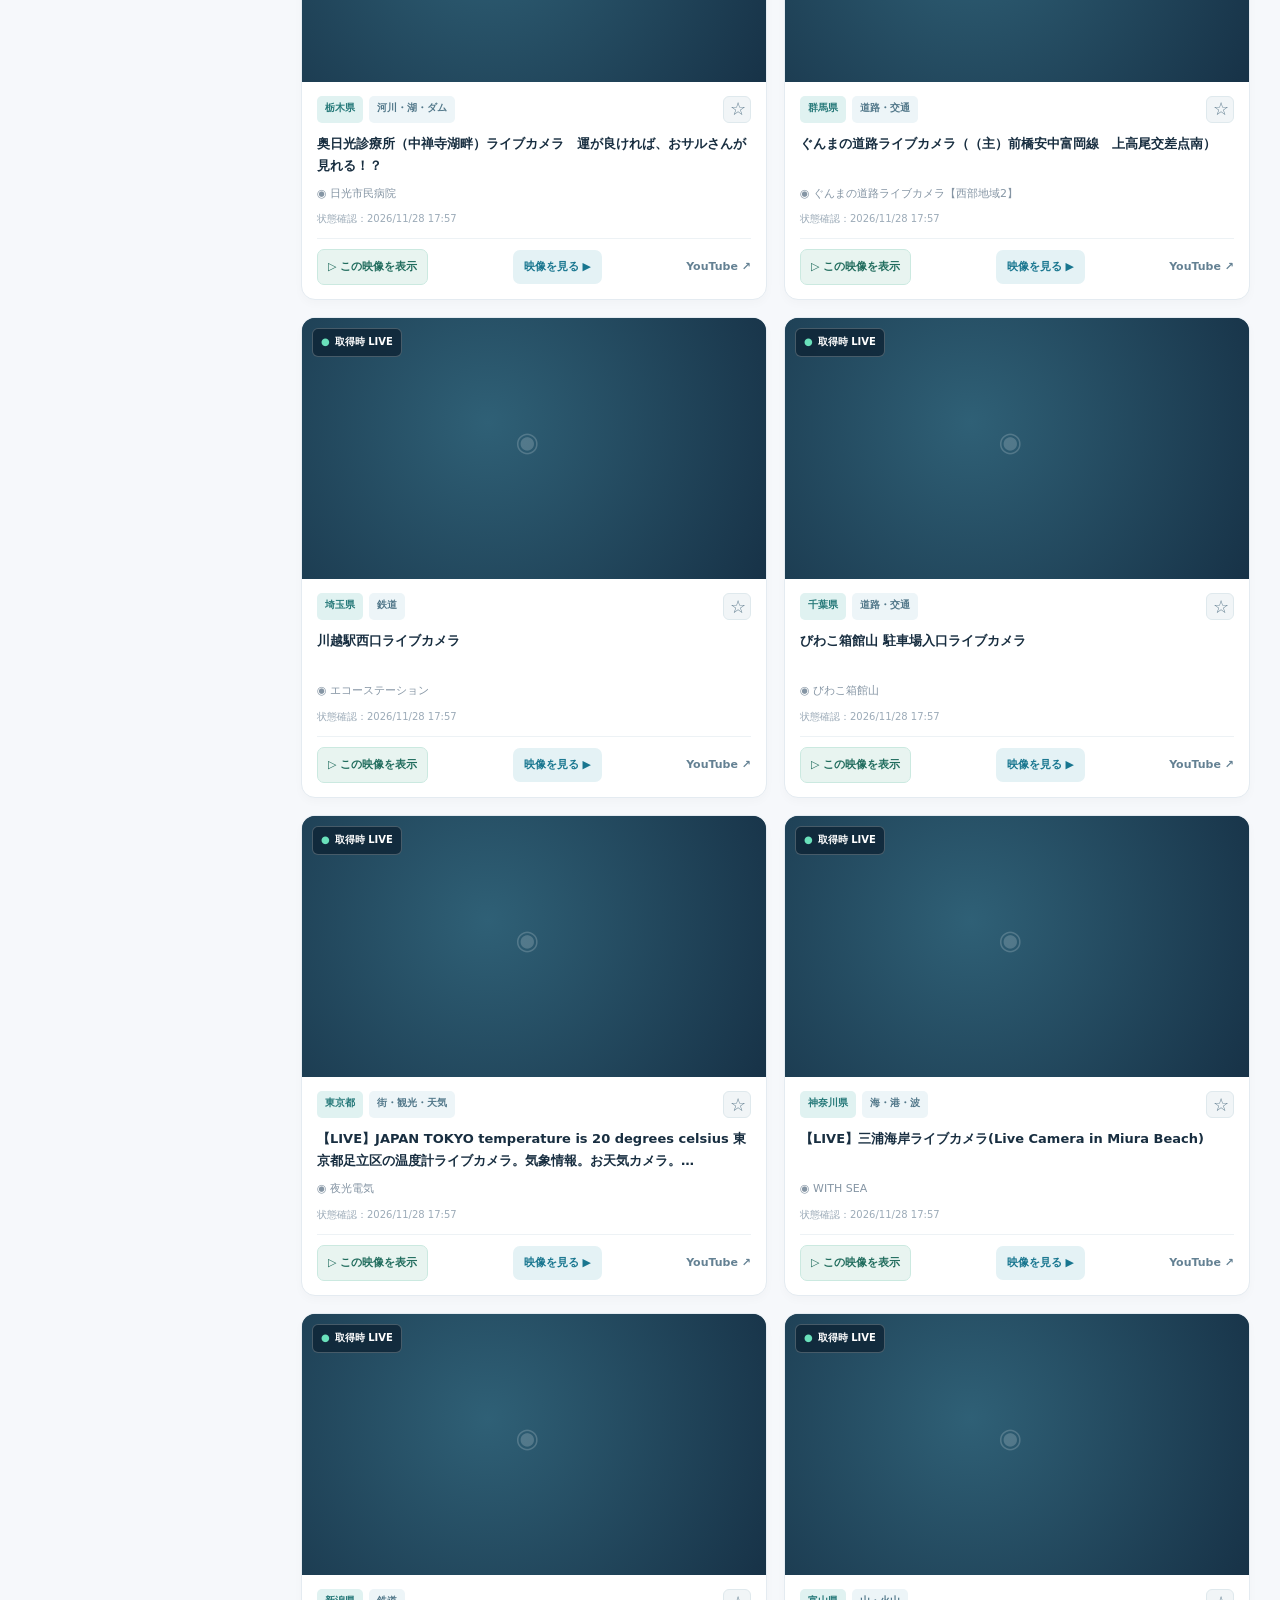
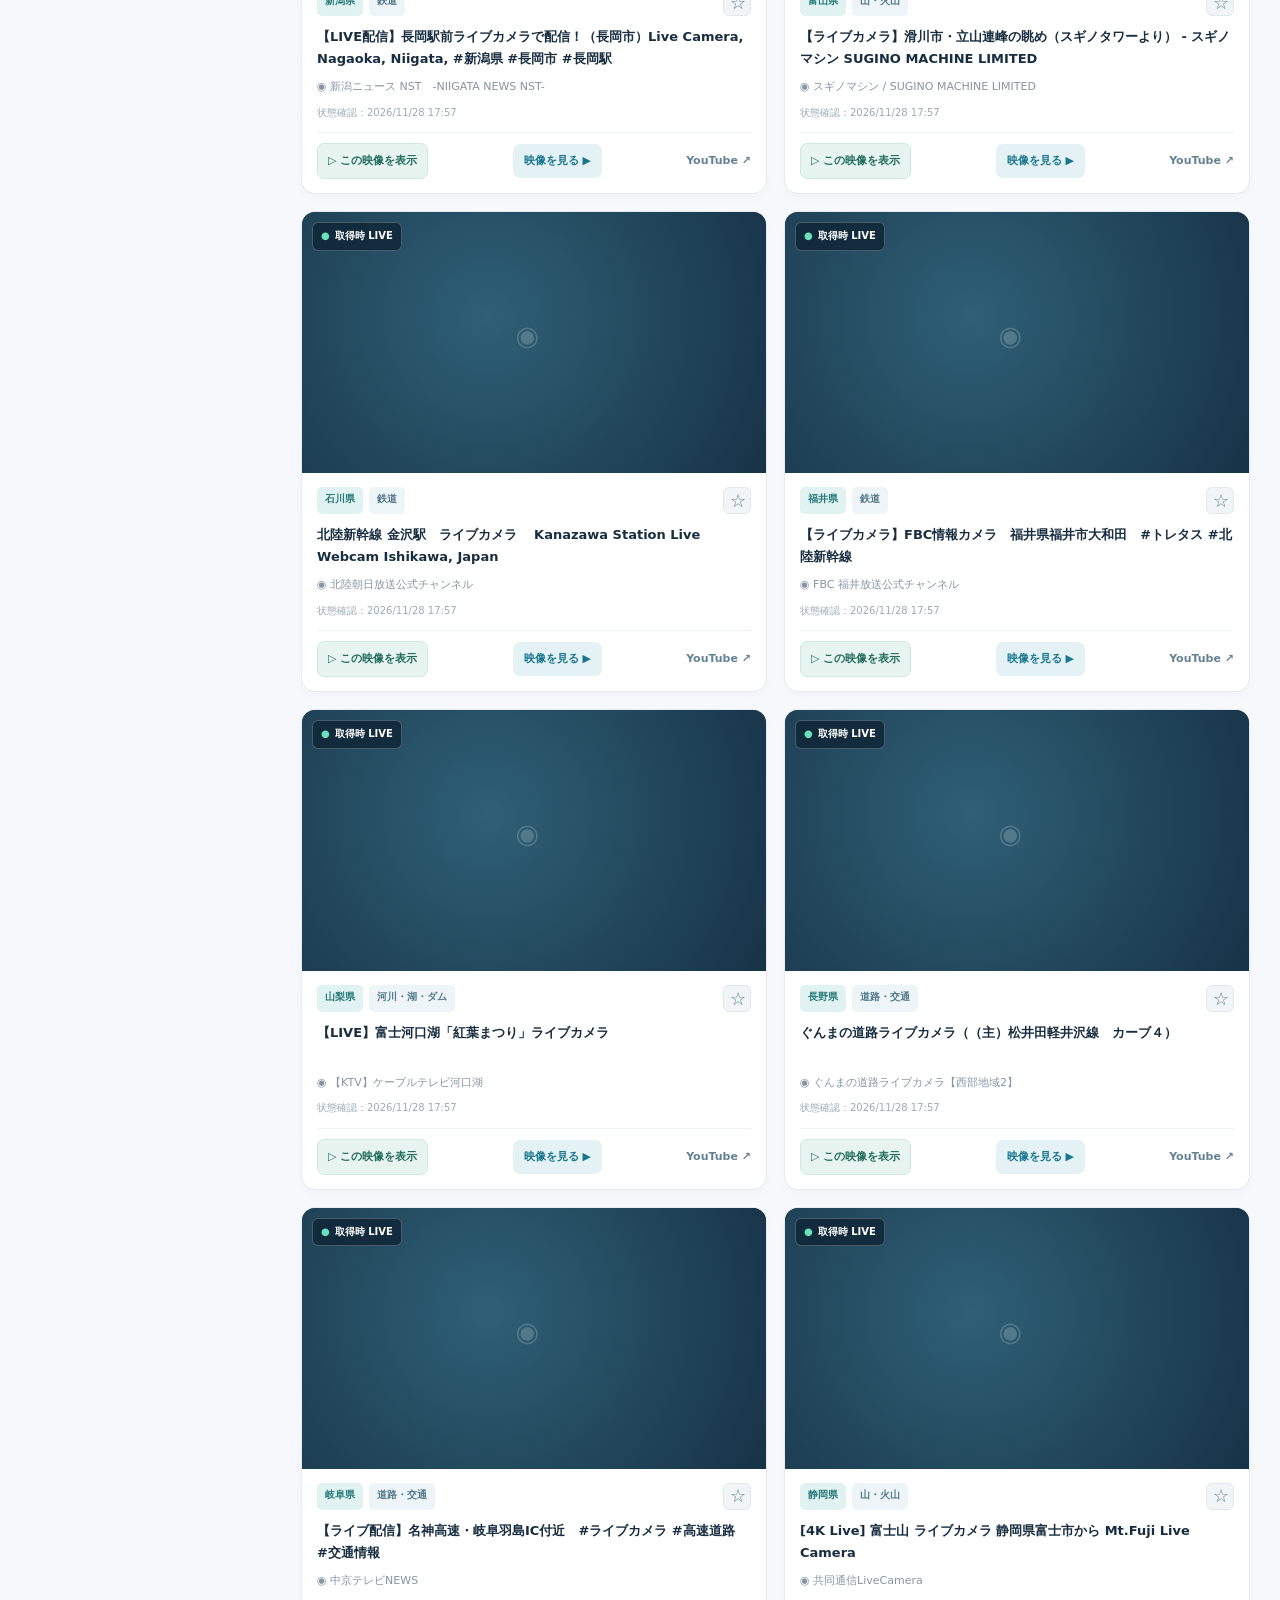
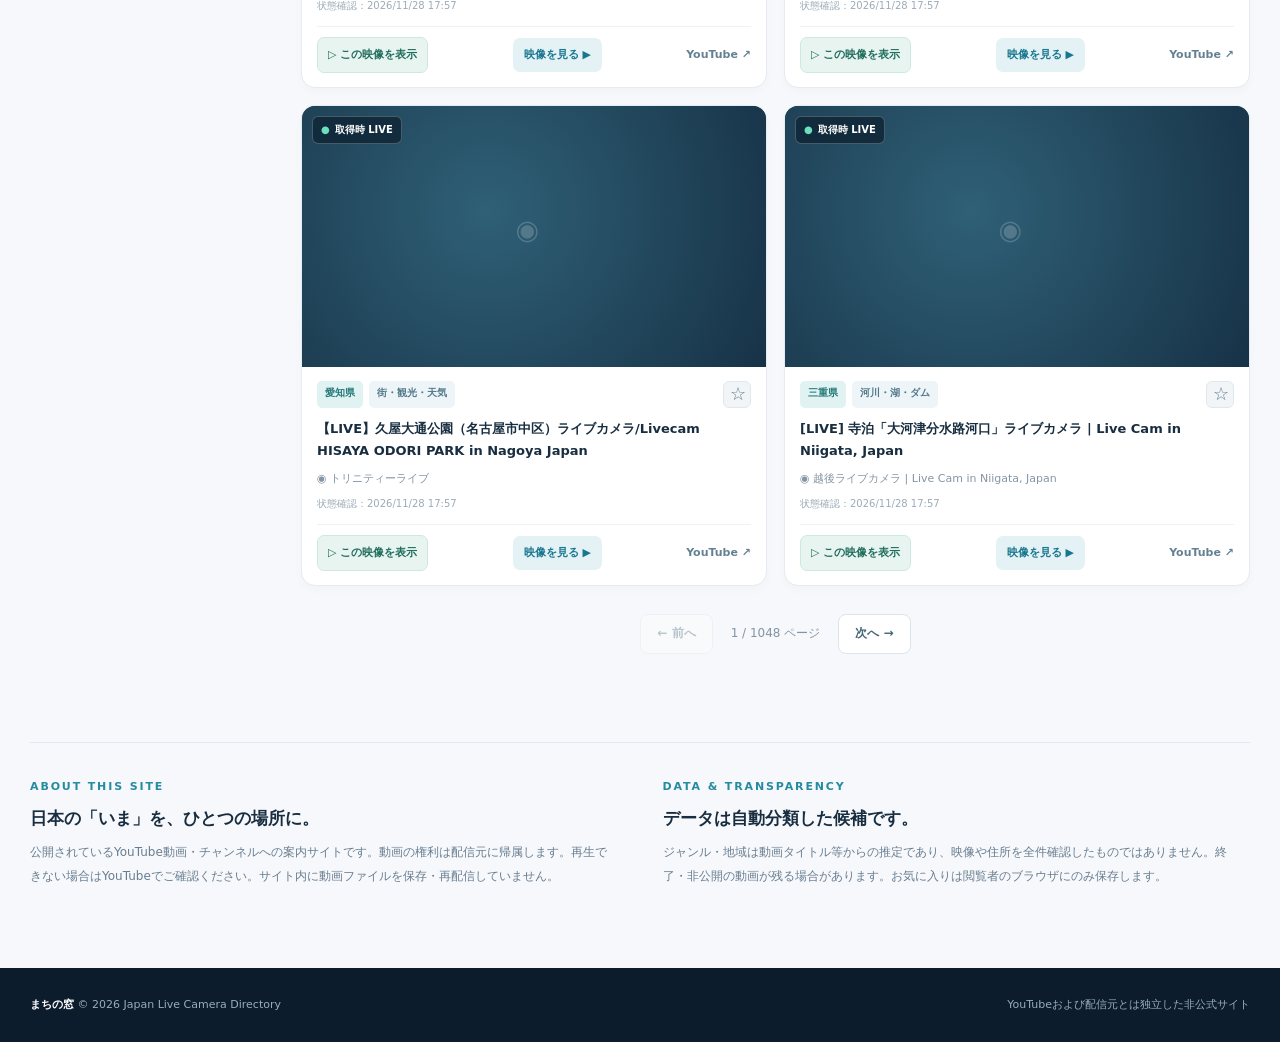
